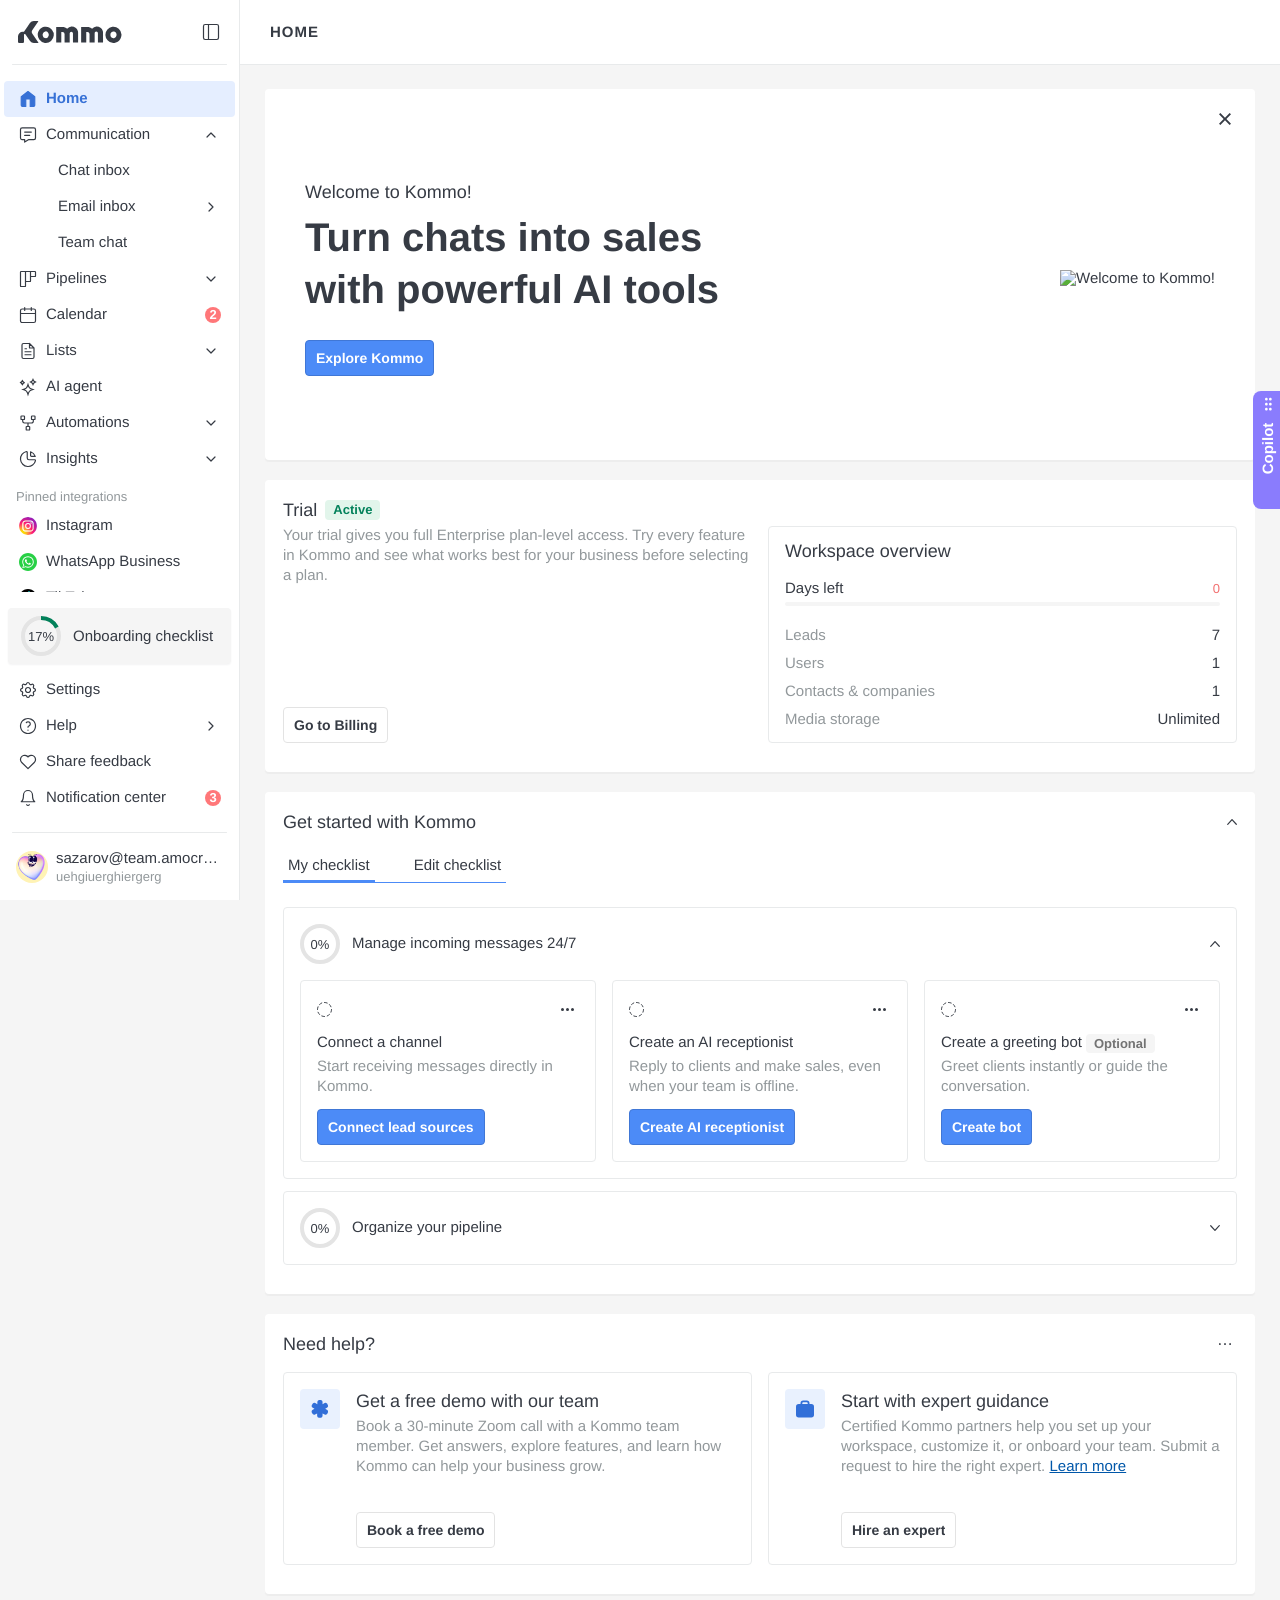
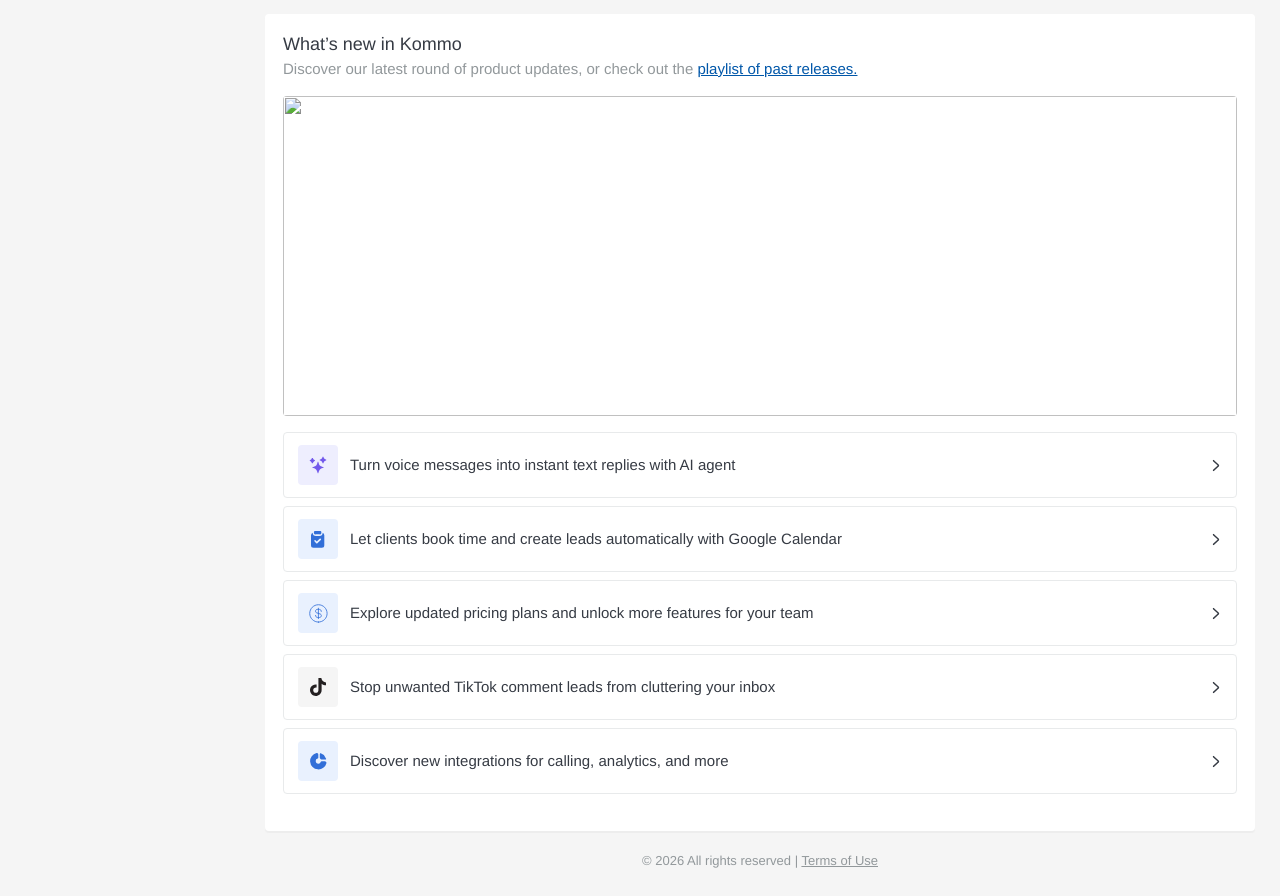
==== index.html @ a0c7470e "vibecode" ====
<!DOCTYPE html>
<!-- saved from url=(0041)https://uehgiuerghiergerg.kommo.com/home/ -->
<html class="en js flexbox flexboxlegacy canvas canvastext webgl geolocation postmessage no-websqldatabase indexeddb hashchange history draganddrop websockets rgba hsla multiplebgs backgroundsize borderimage borderradius boxshadow textshadow opacity cssanimations csscolumns cssgradients cssreflections csstransforms csstransforms3d csstransitions fontface generatedcontent video audio localstorage sessionstorage webworkers no-applicationcache svg inlinesvg smil svgclippaths macos desktop landscape chrome mac devicePixelRatio-2 no-touch scrollbar-width-0 h-widgets-maximized"><!--<![endif]--><head><meta http-equiv="Content-Type" content="text/html; charset=UTF-8">
    <meta name="theme-color" content="#f5f5f5">
        <meta name="apple-mobile-web-app-capable" content="yes">
        <meta name="apple-mobile-web-app-status-bar-style" content="black">
        <meta name="apple-mobile-web-app-title" content="amoCRM">
        <link href="https://uehgiuerghiergerg.kommo.com/frontend/images/interface/meta/Kommo-76@2x.png" sizes="152x152" rel="apple-touch-icon">
        <link href="https://uehgiuerghiergerg.kommo.com/frontend/images/interface/meta/Kommo-72@2x.png" sizes="144x144" rel="apple-touch-icon">
        <link href="https://uehgiuerghiergerg.kommo.com/frontend/images/interface/meta/Kommo-60@2x.png" sizes="120x120" rel="apple-touch-icon">
        <link href="https://uehgiuerghiergerg.kommo.com/frontend/images/interface/meta/Kommo-76.png" sizes="76x76" rel="apple-touch-icon">
        <link href="https://uehgiuerghiergerg.kommo.com/frontend/images/interface/meta/Kommo-72.png" sizes="72x72" rel="apple-touch-icon">
        <link href="https://uehgiuerghiergerg.kommo.com/frontend/images/interface/meta/Kommo-60.png" sizes="60x60" rel="apple-touch-icon">
    <link rel="shortcut icon" type="image/png" href="https://uehgiuerghiergerg.kommo.com/frontend/images/favicon-kommo.ico">

    <meta name="format-detection" content="telephone=no">
    <meta name="viewport" content="width=device-width, initial-scale=1.0, maximum-scale=1.0, user-scalable=no">
    <iframe src="./Kommo_ Home, uehgiuerghiergerg_files/person.html" style="display:none!important" data-gtm-yt-inspected-13406855_178="true" data-gtm-yt-inspected-58="true" data-gtm-yt-inspected-13406855_48="true"></iframe><script type="text/disabled" async="" src="./Kommo_ Home, uehgiuerghiergerg_files/analytics.js"></script><script type="text/disabled" id="www-widgetapi-script" src="./Kommo_ Home, uehgiuerghiergerg_files/www-widgetapi.js" async=""></script><script type="text/disabled" async="" src="./Kommo_ Home, uehgiuerghiergerg_files/0.8.59"></script><script type="text/disabled" async="" src="./Kommo_ Home, uehgiuerghiergerg_files/identify_5cff1caf.js"></script><script type="text/disabled" async="" src="./Kommo_ Home, uehgiuerghiergerg_files/main.MWE0ZWQ3ZWQwMQ.js" data-id="CNEUHBJC77U2VU4MQ0OG"></script><script type="text/disabled" async="" src="./Kommo_ Home, uehgiuerghiergerg_files/main.MWE0ZWQ3ZWQwOQ.js" data-id="C9BVJTBC77U6S6FSASIG"></script><script type="text/disabled" async="" src="./Kommo_ Home, uehgiuerghiergerg_files/247006781"></script><script type="text/disabled" async="" src="./Kommo_ Home, uehgiuerghiergerg_files/destination"></script><script type="text/disabled" src="./Kommo_ Home, uehgiuerghiergerg_files/628312907345603" async=""></script><script type="text/disabled" async="" src="./Kommo_ Home, uehgiuerghiergerg_files/fbevents.js"></script><script type="text/disabled" async="" src="./Kommo_ Home, uehgiuerghiergerg_files/events.js"></script><script type="text/disabled" async="" src="./Kommo_ Home, uehgiuerghiergerg_files/events(1).js"></script><script type="text/disabled" async="" src="./Kommo_ Home, uehgiuerghiergerg_files/fbevents.js"></script><script type="text/disabled" async="" src="./Kommo_ Home, uehgiuerghiergerg_files/bat.js"></script><script type="text/disabled" async="" src="./Kommo_ Home, uehgiuerghiergerg_files/insight.min.js"></script><script type="text/disabled" async="" src="./Kommo_ Home, uehgiuerghiergerg_files/js"></script><script type="text/disabled" async="" src="./Kommo_ Home, uehgiuerghiergerg_files/gtm.js"></script><script>
                (() => {
            const deviceWidth = window.screen.width;
            const isMobileSupported = false;

            if (deviceWidth) {
                const isMobile = deviceWidth <= 640;

                                if (!isMobileSupported && isMobile) {
                                        const viewportMeta = document.querySelector('meta[name="viewport"]');
                    if (viewportMeta) {
                        viewportMeta.setAttribute('content', '');
                    }
                }
            }
        })();
    </script>

    <title>Kommo: Home, uehgiuerghiergerg</title>

    <script>
        try {
            if (
                0 ||
                (
                    0 &&
                    window.matchMedia('(prefers-color-scheme: dark)').matches
                )
            ) {
                document.documentElement.setAttribute('data-color-scheme', 'dark')
                document.documentElement.setAttribute('data-crm-ui-kit-theme', 'alternative')
                document.querySelector('meta[name="theme-color"]').setAttribute('content', '#0f2231')
            }
        } catch (_) {}
    </script>

    <script>
    (function (window, document) {
        'use strict';

        var whichTransAnimEvent = function (trans_anim) {
            var t,
                el = document.createElement('fakeelement'),
                events = {
                    transition: {
                        transition: 'transitionend',
                        OTransition: 'oTransitionEnd',
                        MozTransition: 'transitionend',
                        msTransitionEnd: 'msTransitionEnd',
                        WebkitTransition: 'webkitTransitionEnd',
                    },
                    animation: {
                        animation: 'animationend',
                        OAnimation: 'oAnimationEnd',
                        MozAnimation: 'animationend',
                        MSAnimationEnd: 'MSAnimationEnd',
                        WebkitAnimation: 'webkitAnimationEnd',
                    },
                };

            for (t in events[trans_anim]) {
                if (typeof el.style[t] !== 'undefined') {
                    return events[trans_anim][t];
                }
            }
        },
            startup_modules = [],
            constants = {};

        window.AMOCRM || (window.AMOCRM = {});
        window.APP = window.AMOCRM;
        // eslint-disable-next-line no-unused-expressions, no-empty-function
        window.console || (window.console = {
            log: function () { }
        });

        APP.is_phone = false;
        APP.is_touch_device = !!('ontouchstart' in window);
        APP.click_event = 'click';
        APP.wheel_event = APP.is_touch_device ? 'swipe' : 'mousewheel';

        APP.transition_event = whichTransAnimEvent('transition');
        APP.animation_event = whichTransAnimEvent('animation');

        APP.input_event =
            'oninput' in document.createElement('INPUT') ? 'input' : 'keyup';
        APP.bg_color = 'var(--palette-background-default)';
        APP.first_load = true;
        APP.element_types = {
            contacts: 1,
            leads: 2,
            companies: 3,
            todo: 4,
            notes: 5,
            tags: 7,
            catalogs: 10,
            catalog_elements: 11,
            customers: 12,
            transactions: 13,
            unsorted: 14,
            contacts_and_companies: 17,
            amoforms: 19,
            mail: 16,
            events: 23,
            talk: 24,
            files: 25,
        };

        APP.getStartupModules = function () {
            return startup_modules;
        };

        APP.addStartupModule = function (module) {
            startup_modules.push(module);

            return true;
        };

        APP.getBaseEntity = function (entity) {
            entity = entity || APP.data.current_entity;

            return entity ? entity.toString().split('-').shift() : '';
        };

        APP.isCard = function () {
            return !!APP.data.is_card;
        };

        APP.getWidgetsArea = function () {
            var entity = APP.data.current_entity || false,
                card = APP.isCard(),
                url_splitted = window.location.pathname.split('/');

            switch (true) {
                //  Для подраздела Сhat Tools раздела чатов подменяем сущность
                //  url_splitted[1] === 'imbox' - то же что и isImboxSection
                case url_splitted[1] === 'imbox' && url_splitted[2] === 'tools':
                    switch (url_splitted[3]) {
                        case 'settings':
                        case 'templates-and-bots':
                            return 'settings-communications';

                        default:
                            return entity;
                    }

                case card && entity === 'leads':
                case card && entity === 'contacts':
                case card && entity === 'companies':
                case card && entity === 'customers':
                    return entity + '_card';

                case entity === 'advanced-settings':
                case entity === 'advanced-stats':
                    return entity + ':' + url_splitted[3];

                case entity === 'widget-page':
                    // eslint-disable-next-line vars-on-top, one-var
                    var path;

                    if (url_splitted[1] === 'widget_page') {
                        path =
                            url_splitted[2] + ':' + url_splitted[3] + ':' + url_splitted[4];
                    } else {
                        path =
                            url_splitted[1] + ':' + url_splitted[3] + ':' + url_splitted[4];
                    }

                    return entity + ':' + path;

                default:
                    return entity;
            }
        };

        APP.getV3WidgetsArea = function () {
            var entity = APP.data.current_entity || false,
                v3_widget_entity = '',
                url_splitted = window.location.pathname.split('/');

            switch (entity) {
                case 'leads-pipeline':
                    v3_widget_entity = 'leads.pipeline';
                    break;
                case 'leads':
                    v3_widget_entity = 'leads.list';
                    break;
                case 'customers-pipeline':
                    v3_widget_entity = 'customers.pipeline';
                    break;
                case 'customers':
                    v3_widget_entity = 'customers.list';
                    break;
                case 'catalogs':
                    v3_widget_entity = 'catalogs.list';
                    break;
                case 'todo':
                    v3_widget_entity = 'todo.calendar';
                    break;
                case 'todo-line':
                    v3_widget_entity = 'todo.list';
                    break;
                case 'widgetsSettings':
                    v3_widget_entity = 'settings.widgets';
                    break;
            }

            if (entity === 'contacts') {
                switch (APP.data.element_type) {
                    case 'companies':
                        v3_widget_entity = 'companies.list';
                        break;
                    case 'contacts':
                    default:
                        v3_widget_entity = 'contacts.list';
                        break;
                }
            }

            if (APP.data.current_card) {
                switch (entity) {
                    case 'leads':
                    case 'contacts':
                    case 'companies':
                    case 'customers':
                        v3_widget_entity = entity + '.card';
                        break;

                    default:
                        break;
                }
            }

            if (APP.data.current_entity === 'stats') {
                switch (url_splitted[2]) {
                    case '':
                        v3_widget_entity = 'stats.winlose';
                        break;
                    case 'consolidated':
                        v3_widget_entity = 'stats.consolidate';
                        break;
                    case 'by_activities':
                        v3_widget_entity = 'stats.activity';
                        break;
                    case 'goals':
                        v3_widget_entity = 'stats.goals';
                        break;
                }
            }

            if (APP.data.current_entity === 'events') {
                v3_widget_entity = 'stats.events';
            }

            if (APP.data.current_entity === 'statsCalls') {
                v3_widget_entity = 'stats.calls';
            }

            if (APP.data.current_entity === 'settings-users') {
                v3_widget_entity = 'settings.users';
            }

            if (APP.data.current_entity === 'settings') {
                v3_widget_entity = 'settings.general';
            }

            if (
                APP.data.current_entity === 'leads-dp' ||
                APP.data.current_entity === 'customers-dp'
            ) {
                v3_widget_entity = 'dp.settings';
            }

            if (APP.data.current_entity === 'advanced-settings') {
                v3_widget_entity = 'widget.advanced_settings';
            }

            if (APP.data.current_entity === 'advanced-stats') {
                v3_widget_entity = 'widget.advanced_stats';
            }

            if (APP.data.current_entity === 'widget-page') {
                v3_widget_entity = 'widget.widget_page';
            }

            return v3_widget_entity;
        };

        APP.setTitle = function (caption) {
            var account = APP.constant('account');

            if (caption) {
                document.title =
                    APP.constant('current_brand') + ': ' + caption + ', ' + account.name;
            }
        };

        function isObject(val) {
            return val && typeof val === 'object' && !Array.isArray(val);
        }

        const deepMerge = (target, source) => {
            for (const key in source) {
                if (Array.isArray(source[key]) && Array.isArray(target[key])) {
                    target[key] = [...target[key], ...source[key]];
                } else if (isObject(source[key]) && isObject(target[key])) {
                    target[key] = deepMerge(target[key], source[key]);
                } else {
                    target[key] = source[key];
                }
            }

            return target;
        };

        APP.constant = function (name, value, options) {
            var i;

            options = options || {};

            if (typeof name === 'object') {
                for (i in name) {
                    this.constant(i, name[i], options);
                }

                return true;
            }

            if (typeof value !== 'undefined') {
                if (typeof value === 'string') {
                    // eslint-disable-next-line no-empty
                    try {
                        value = JSON.parse(value);
                        // eslint-disable-next-line no-empty
                    } catch (e) { }
                }

                if (
                    options.deep &&
                    typeof value === 'object' &&
                    value !== null &&
                    typeof constants[name] === 'object' &&
                    constants[name] !== null
                ) {
                    deepMerge(value, constants[name]);
                }

                constants[name] = value;

                return true;
            }

            return constants[name];
        };

        APP.lang = {};

        APP.addLang = function (lang_obj) {
            this.lang = this.extend(lang_obj, this.lang);
        };

        APP.extend = function(source, dest, options) {
            var i;

            if (!dest || typeof dest !== 'object') {
                dest = {};
            }

            var preserveNullsInObjects = Boolean(options && options.preserveNullsInObjects);

            for (i in source) {
                if (source.hasOwnProperty(i)) {
                    if (typeof source[i] === 'object' && !Array.isArray(source[i])) {
                        dest[i] =
                            (dest[i] == null && !preserveNullsInObjects) || typeof dest[i] !== 'object' ? {} : dest[i];

                        APP.extend(source[i], dest[i]);
                    } else {
                        dest[i] = source[i]; // primitive value can be copied over
                    }
                }
            }

            return dest;
        };

        APP.refreshNotifications = function (notifications_array) {
            this.notifications.set_list(notifications_array);
        };

        APP.data = {
            current_entity: APP.constant('current_entity'),
        };

        let _wasPageInactive = document.hidden;
        let errors = [];

        let handleVisibilityChange = null;
        let pageVisibilityIntervalId = 0;
        let stopTrackingPageVisibilityRequestedAt = null;
        let delayForStoppingTrackingPageVisibility = null;

        if ('onvisibilitychange' in document) {
            handleVisibilityChange = () => {
                if (document.hidden) {
                    _wasPageInactive = document.hidden
                }
            };

            document.addEventListener("visibilitychange", handleVisibilityChange);
        } else {
            if (!_wasPageInactive) {
                pageVisibilityIntervalId = setInterval(() => {
                    _wasPageInactive = _wasPageInactive || document.hidden;

                    if (
                        _wasPageInactive ||
                        (delayForStoppingTrackingPageVisibility &&
                            performance.now() - stopTrackingPageVisibilityRequestedAt >
                            delayForStoppingTrackingPageVisibility)
                    ) {
                        clearInterval(pageVisibilityIntervalId);
                    }
                }, 10);
                            }
        }

        APP.constant('metrics', {});

        APP.metrics = {
            set(options) {
                const {
                    type,
                    name,
                    value
                } = options;

                const prevMetrics = APP.constant('metrics')[type];

                if (prevMetrics && prevMetrics[name]) {
                    return false;
                }

                const newMetrics = {
                    ...prevMetrics,
                    [name]: value
                };

                APP.constant('metrics')[type] = newMetrics

                return newMetrics
            },

            getTimeFromStart() {
                return performance.now();
            },

            get(type) {
                return APP.constant('metrics')[type];
            },

            remove(type) {
                return delete APP.constant('metrics')[type];
            },

            get wasPageInactiveDuringPageLoad() {
                return _wasPageInactive;
            },

            stopTrackingPageVisibility(delay) {
                if (handleVisibilityChange) {
                    document.removeEventListener('visibilitychange', handleVisibilityChange);

                    return;
                }

                if (delay) {
                    delayForStoppingTrackingPageVisibility = delay;
                    stopTrackingPageVisibilityRequestedAt = performance.now();

                    return;
                }

                clearInterval(pageVisibilityIntervalId);
            },

            get errors() {
                return errors;
            },

            logError(error) {
                errors.push(error);
            }
        }

        APP.constant('metricTracker', {});
        let customTimes = {};
        let pageType = ''

        APP.metricTracker = {
            set(options) {
                const {
                    type,
                    name,
                    value,
                    group,
                } = options;

                const metricsRoot = APP.constant('metricTracker');

                if (!metricsRoot[type]) {
                    metricsRoot[type] = {};
                }

                if (!metricsRoot[type][group]) {
                    metricsRoot[type][group] = {};
                }

                if (value !== null && typeof value === 'object') {
                    metricsRoot[type][group] = value;

                    return metricsRoot[type];
                }

                const groupMetrics = metricsRoot[type][group];

                if (groupMetrics[name]) {
                    return false;
                }

                groupMetrics[name] = value;

                return metricsRoot[type];
            },

            getTimeFromStart() {
                return performance.now();
            },

            setCustomTime(type = pageType) {
                customTimes[type] = performance.now();
            },

            updateType(type) {
                _wasPageInactive = false;

                pageType = type;
            },

            getTimeSinceCustomTime(type = pageType) {
                const start = customTimes[type];

                if (!start) {
                    console.warn(`Custom time for "${type}" was not set.`);
                    return null;
                }

                return performance.now() - start;
            },

            getCurrentTime(isNavigation, type = pageType) {
                if (isNavigation) {
                    return this.getTimeSinceCustomTime(type);
                }

                return this.getTimeFromStart();
            },

            get(type) {
                return APP.constant('metricTracker')[type];
            },

            remove(type) {
                customTimes = {};
                return delete APP.constant('metricTracker')[type];
            },

            get wasPageInactiveDuringPageLoad() {
                return _wasPageInactive;
            },

            stopTrackingPageVisibility(delay) {
                if (handleVisibilityChange) {
                    document.removeEventListener('visibilitychange', handleVisibilityChange);

                    return;
                }

                if (delay) {
                    delayForStoppingTrackingPageVisibility = delay;
                    stopTrackingPageVisibilityRequestedAt = performance.now();

                    return;
                }

                clearInterval(pageVisibilityIntervalId);
            },

            get errors() {
                return errors;
            },

            logError(error) {
                errors.push(error);
            }
        }

        let requests = {};

        APP.FREM = {
            add(key, request) {
                if (requests) {
                    requests[key] = request;
                }
            },
            get(key) {
                if (requests) {
                    const value = requests[key];

                    delete requests[key];

                    return value;
                }
            },
            destroy() {
                requests = null;
                APP.FREM = null;
            },
        };
    })(this, document);
</script>

            <script>
                        const handleConstantLoad = function(scriptEl) {
                const timingEntry = performance.getEntriesByName(scriptEl.src)[0];

                let constantEntries = APP.constant('constant_entries');

                if (!constantEntries) {
                    constantEntries = [];

                    APP.constant('constant_entries', constantEntries);
                }

                if (timingEntry) {
                    constantEntries.push(timingEntry);
                }
            };
        </script>

                                    <link rel="preload" href="./Kommo_ Home, uehgiuerghiergerg_files/account" as="script">
                        <script type="text/disabled" defer="" src="./Kommo_ Home, uehgiuerghiergerg_files/account" fetchpriority="high" onload="handleConstantLoad(this)"></script>
                                    <link rel="preload" href="./Kommo_ Home, uehgiuerghiergerg_files/custom-fields-and-types" as="script">
                        <script type="text/disabled" defer="" src="./Kommo_ Home, uehgiuerghiergerg_files/custom-fields-and-types" fetchpriority="high" onload="handleConstantLoad(this)"></script>
                                    <link rel="preload" href="./Kommo_ Home, uehgiuerghiergerg_files/ephemeral" as="script">
                        <script type="text/disabled" defer="" src="./Kommo_ Home, uehgiuerghiergerg_files/ephemeral" fetchpriority="high" onload="handleConstantLoad(this)"></script>
                                    <link rel="preload" href="./Kommo_ Home, uehgiuerghiergerg_files/platform" as="script">
                        <script type="text/disabled" defer="" src="./Kommo_ Home, uehgiuerghiergerg_files/platform" fetchpriority="high" onload="handleConstantLoad(this)"></script>
                                    <link rel="preload" href="./Kommo_ Home, uehgiuerghiergerg_files/rights" as="script">
                        <script type="text/disabled" defer="" src="./Kommo_ Home, uehgiuerghiergerg_files/rights" fetchpriority="high" onload="handleConstantLoad(this)"></script>
                                    <link rel="preload" href="./Kommo_ Home, uehgiuerghiergerg_files/user" as="script">
                        <script type="text/disabled" defer="" src="./Kommo_ Home, uehgiuerghiergerg_files/user" fetchpriority="high" onload="handleConstantLoad(this)"></script>
        
        
            
    <link rel="preload" href="./Kommo_ Home, uehgiuerghiergerg_files/system.b38846b3c6.js" as="script">
    <script type="text/disabled" defer="" src="./Kommo_ Home, uehgiuerghiergerg_files/system.b38846b3c6.js"></script>

    <link rel="preload" href="./Kommo_ Home, uehgiuerghiergerg_files/67501.34432310d012ac9b.css" as="style">
<link rel="stylesheet" href="./Kommo_ Home, uehgiuerghiergerg_files/67501.34432310d012ac9b.css">
<link rel="preload" href="./Kommo_ Home, uehgiuerghiergerg_files/31089.94ae6978c09878f7.css" as="style">
<link rel="stylesheet" href="./Kommo_ Home, uehgiuerghiergerg_files/31089.94ae6978c09878f7.css">
<link rel="preload" href="./Kommo_ Home, uehgiuerghiergerg_files/runtime.90a011853e956a58.js" as="script">
<script type="text/disabled" defer="" src="./Kommo_ Home, uehgiuerghiergerg_files/runtime.90a011853e956a58.js"></script>
<link rel="preload" href="./Kommo_ Home, uehgiuerghiergerg_files/25452.bca4d97a6b32159f.js" as="script">
<script type="text/disabled" defer="" src="./Kommo_ Home, uehgiuerghiergerg_files/25452.bca4d97a6b32159f.js"></script>
<link rel="preload" href="./Kommo_ Home, uehgiuerghiergerg_files/96895.ebba32d2e569e21c.js" as="script">
<script type="text/disabled" defer="" src="./Kommo_ Home, uehgiuerghiergerg_files/96895.ebba32d2e569e21c.js"></script>
<link rel="preload" href="./Kommo_ Home, uehgiuerghiergerg_files/12694.ba71cca843538b19.js" as="script">
<script type="text/disabled" defer="" src="./Kommo_ Home, uehgiuerghiergerg_files/12694.ba71cca843538b19.js"></script>
<link rel="preload" href="./Kommo_ Home, uehgiuerghiergerg_files/85000.f2f065dd09c6823b.js" as="script">
<script type="text/disabled" defer="" src="./Kommo_ Home, uehgiuerghiergerg_files/85000.f2f065dd09c6823b.js"></script>
<link rel="preload" href="./Kommo_ Home, uehgiuerghiergerg_files/app.318315cc92c0a0d7.js" as="script">
<script type="text/disabled" defer="" src="./Kommo_ Home, uehgiuerghiergerg_files/app.318315cc92c0a0d7.js"></script>

    <link rel="stylesheet" href="./Kommo_ Home, uehgiuerghiergerg_files/common.9de0bdf912342a6c.css" media="all" onload="this.media=&#39;all&#39;">

    <link rel="stylesheet" href="./Kommo_ Home, uehgiuerghiergerg_files/settings.09cade34aef9012a.css" as="style"><link rel="stylesheet" href="./Kommo_ Home, uehgiuerghiergerg_files/billing_global.48790018445a0af1.css" as="style"><link rel="stylesheet" href="./Kommo_ Home, uehgiuerghiergerg_files/38023.e56ea3abca8c7bc1.css" as="style"><link rel="stylesheet" href="./Kommo_ Home, uehgiuerghiergerg_files/21785.08fc39517e1d5fc0.css" as="style"><link rel="stylesheet" href="./Kommo_ Home, uehgiuerghiergerg_files/82460.5afcf985d9cbf08c.css" as="style"><link rel="preload" href="https://cfcdn.kommo.com/frontend/build/base_langs-en.f63154bfaf580d38.js" as="script"><link rel="preload" href="https://cfcdn.kommo.com/frontend/build/common.d0f691c50ac7a91e.js" as="script"><link rel="preload" href="https://cfcdn.kommo.com/frontend/build/82912.5e0cb81d22081d23.js" as="script"><link rel="preload" href="https://cfcdn.kommo.com/frontend/build/68356.3e12bb35b5216d89.js" as="script"><link rel="preload" href="./Kommo_ Home, uehgiuerghiergerg_files/39775.decf6a71e412827d.js" as="script"><link rel="preload" href="https://cfcdn.kommo.com/frontend/build/50967.13aa946b21cf0a0f.js" as="script"><link rel="preload" href="./Kommo_ Home, uehgiuerghiergerg_files/80170.a4c9bd3025dd4722.js" as="script"><link rel="preload" href="./Kommo_ Home, uehgiuerghiergerg_files/64956.2ee0d169fb58387b.js" as="script"><link rel="preload" href="https://cfcdn.kommo.com/frontend/build/11418.6c6e3b1eaace3f9e.js" as="script"><link rel="preload" href="./Kommo_ Home, uehgiuerghiergerg_files/4946.da5d6176d47cc044.js" as="script"><link rel="preload" href="https://cfcdn.kommo.com/frontend/build/92492.de9f1fd68bea8aa2.js" as="script"><link rel="preload" href="./Kommo_ Home, uehgiuerghiergerg_files/1369.6739b4c4180c81a1.js" as="script"><link rel="preload" href="https://cfcdn.kommo.com/frontend/build/30873.eab76c4f77e13cae.js" as="script"><link rel="preload" href="./Kommo_ Home, uehgiuerghiergerg_files/41396.7acb6d9ed508a5ea.js" as="script"><link rel="preload" href="https://cfcdn.kommo.com/frontend/build/19670.ecb3f855bffbbff8.js" as="script"><link rel="preload" href="https://cfcdn.kommo.com/frontend/build/7434.5393e2e9fd6834f5.js" as="script"><link rel="preload" href="https://cfcdn.kommo.com/frontend/build/55420.880de6d08290cc3a.js" as="script"><link rel="preload" href="https://cfcdn.kommo.com/frontend/build/16299.bda7d6cf61122e88.js" as="script"><link rel="preload" href="https://cfcdn.kommo.com/frontend/build/82747.b6a1026dc715f75f.js" as="script"><link rel="preload" href="https://cfcdn.kommo.com/frontend/build/7009.70a1859a6b0bad07.js" as="script"><link rel="preload" href="./Kommo_ Home, uehgiuerghiergerg_files/25512.6c9693b8e03ecb79.js" as="script"><link rel="preload" href="https://cfcdn.kommo.com/frontend/build/28301.e053f7612b347dd8.js" as="script"><link rel="preload" href="https://cfcdn.kommo.com/frontend/build/60347.744e775443b64d62.js" as="script"><link rel="preload" href="https://cfcdn.kommo.com/frontend/build/87530.1b80958ff5a427fb.js" as="script"><link rel="preload" href="https://cfcdn.kommo.com/frontend/build/50706.7da4c819f70c7b11.js" as="script"><link rel="preload" href="https://cfcdn.kommo.com/frontend/build/54119.3b3053cb27b593dd.js" as="script"><link rel="preload" href="https://cfcdn.kommo.com/frontend/build/98689.c85453adea6757fe.js" as="script"><link rel="preload" href="./Kommo_ Home, uehgiuerghiergerg_files/57713.3d5c85b77abd3cb4.js" as="script"><link rel="preload" href="https://cfcdn.kommo.com/frontend/build/12012.ef7ef3ae550585cb.js" as="script"><link rel="preload" href="https://cfcdn.kommo.com/frontend/build/49520.0eae21a4cd20c4dc.js" as="script"><link rel="preload" href="https://cfcdn.kommo.com/frontend/build/68219.7d7ec944d7c6a727.js" as="script"><link rel="preload" href="https://cfcdn.kommo.com/frontend/build/29225.5426add1ee8c7dbd.js" as="script"><link rel="preload" href="https://cfcdn.kommo.com/frontend/build/21952.f47cbb26e4b89f9d.js" as="script"><link rel="preload" href="https://cfcdn.kommo.com/frontend/build/38578.c8caf236206dcc38.js" as="script"><link rel="preload" href="https://cfcdn.kommo.com/frontend/build/95629.ba117685d05770dd.js" as="script"><link rel="preload" href="https://cfcdn.kommo.com/frontend/build/88021.d590c586f2f95afe.js" as="script"><link rel="preload" href="https://cfcdn.kommo.com/frontend/build/23324.f6d3d4c25c75a528.js" as="script"><link rel="preload" href="https://cfcdn.kommo.com/frontend/build/89827.d50b40185e18817e.js" as="script"><link rel="preload" href="https://cfcdn.kommo.com/frontend/build/22306.e73bcfe1fbada590.js" as="script"><link rel="preload" href="https://cfcdn.kommo.com/frontend/build/91540.f562b5d02a5ac7c4.js" as="script"><link rel="preload" href="https://cfcdn.kommo.com/frontend/build/88143.91863ec823aa43fd.js" as="script"><link rel="preload" href="https://cfcdn.kommo.com/frontend/build/24430.1020f16993e988d9.js" as="script"><link rel="preload" href="https://cfcdn.kommo.com/frontend/build/5002.a8b912ccc4df2888.js" as="script"><link rel="preload" href="https://cfcdn.kommo.com/frontend/build/99999.df542711dcb3acf5.js" as="script"><link rel="preload" href="https://cfcdn.kommo.com/frontend/build/49879.8a8412ece387655a.js" as="script"><link rel="preload" href="https://cfcdn.kommo.com/frontend/build/69834.558e2ef0d95374c4.js" as="script"><link rel="preload" href="https://cfcdn.kommo.com/frontend/build/62545.d1efc9fce65a8779.js" as="script"><link rel="preload" href="https://cfcdn.kommo.com/frontend/build/21920.22fbd3bd0b4e4055.js" as="script"><link rel="preload" href="https://cfcdn.kommo.com/frontend/build/19260.3190c0a3da715dfe.js" as="script"><link rel="preload" href="https://cfcdn.kommo.com/frontend/build/52357.c5f74a54562e2652.js" as="script"><link rel="preload" href="https://cfcdn.kommo.com/frontend/build/82301.dd0576a777693e27.js" as="script"><link rel="preload" href="https://cfcdn.kommo.com/frontend/build/42450.2033186d97335ce7.js" as="script"><link rel="preload" href="https://cfcdn.kommo.com/frontend/build/21785.62bad3e25ff48532.js" as="script"><link rel="preload" href="./Kommo_ Home, uehgiuerghiergerg_files/30713.e9d4d93338ee4b1e.js" as="script"><link rel="preload" href="https://cfcdn.kommo.com/frontend/build/87139.ca1a0a39991e68fd.js" as="script"><link rel="preload" href="https://cfcdn.kommo.com/frontend/build/65656.3312785b27734495.js" as="script"><link rel="preload" href="https://cfcdn.kommo.com/frontend/build/65284.f927dd79aa4f70dc.js" as="script"><link rel="preload" href="https://cfcdn.kommo.com/frontend/build/87196.1d6b917d1daf93e0.js" as="script"><link rel="preload" href="https://cfcdn.kommo.com/frontend/build/81073.a068f0b510604457.js" as="script"><link rel="preload" href="https://cfcdn.kommo.com/frontend/build/82460.0e8589472b5ae29a.js" as="script"><link rel="preload" href="https://cfcdn.kommo.com/frontend/build/52039.09eb782c38403e32.js" as="script"><link rel="preload" href="https://cfcdn.kommo.com/frontend/build/45934.6b1f36e2c8b06772.js" as="script"><link rel="preload" href="https://cfcdn.kommo.com/frontend/build/81443.4817f16ef32a8b64.js" as="script"><link rel="preload" href="https://cfcdn.kommo.com/frontend/build/67718.3b668aad7002c578.js" as="script"><link rel="preload" href="https://cfcdn.kommo.com/frontend/build/38348.e485e2828c0aa0fa.js" as="script"><link rel="preload" href="https://cfcdn.kommo.com/frontend/build/64322.acd1951a422c21e9.js" as="script"><link rel="preload" href="https://cfcdn.kommo.com/frontend/build/68677.ac19e6d193b36bf2.js" as="script"><link rel="preload" href="https://cfcdn.kommo.com/frontend/build/37619.5c40642973980476.js" as="script"><link rel="preload" href="https://cfcdn.kommo.com/frontend/build/90299.d79e561f74dff3c0.js" as="script"><link rel="preload" href="https://cfcdn.kommo.com/frontend/build/44465.9b02fee0cee05a02.js" as="script"><link rel="preload" href="https://cfcdn.kommo.com/frontend/build/74844.24e178b98204edf9.js" as="script"><link rel="preload" href="https://cfcdn.kommo.com/frontend/build/20872.be42787da3503439.js" as="script"><link rel="preload" href="https://cfcdn.kommo.com/frontend/build/49068.263f1a858c2a703f.js" as="script"><link rel="preload" href="https://cfcdn.kommo.com/frontend/build/78082.2504e4d2aee83eeb.js" as="script"><link rel="preload" href="https://cfcdn.kommo.com/frontend/build/36563.ddd9aa8476203acf.js" as="script"><link rel="preload" href="https://cfcdn.kommo.com/frontend/build/59415.aa503bf44356c24b.js" as="script"><link rel="preload" href="https://cfcdn.kommo.com/frontend/build/14105.f331ed8dc9d013ae.js" as="script"><link rel="preload" href="https://cfcdn.kommo.com/frontend/build/9691.778e6b7e84baa28b.js" as="script"><link rel="preload" href="./Kommo_ Home, uehgiuerghiergerg_files/59845.7f1b1f6a41cef741.js" as="script"><script type="text/disabled" src="./Kommo_ Home, uehgiuerghiergerg_files/59845.7f1b1f6a41cef741.js" defer=""></script><link rel="preload" href="https://cfcdn.kommo.com/frontend/build/76337.2dd8a463b52f15f7.js" as="script">
    <script>
        APP.constant('show_welcome_back',0);APP.constant('show_welcome_form',0);APP.constant('widgets_off',0);APP.constant('safe_mode',0);APP.constant('widgets_cache_version',{"companies_card":"cde493ac5860efe235b95808af7d1f1ef7bcd2e8","contacts_card":"834c8c331804f7137df456c26b415a3fddde9843","leads_card":"6278ec530ed4cb2e67e4e4c9dca1ccc9f1dc24ef","customers_card":"cdd2ce1485b8dc33572dc6fa9bb9476cd0f45d44","contacts":"03954bb845c59f072fe087a2ba45f6791f186902","leads":"aa51c37c29a8308871eee180dba57e126ca130c4","customers":"a4343ba0a4eed281e2f2425c406d67a3632ea17c","dashboard":"d7f6318ed43f3d9314ccea1ec9d00b33d89f72cd","todo":"134ac5bcd4b6faf4d90eb274242eefa96ca2316b","todo-line":"ec096a522d923e99dc988fa6277a7cfb8c8ea83a","todo-calendar":"49dde388dd69c56318ba6b78894da5efc8537171","widgetsSettings":"0a4be04e2f5d59872fd476669af84e6ccb79df8a","info":"3192df41a48802a271fa6ea27166d8426c96afa2","card_sdk":"d81431e126edbf89182ba56ca6c67019ce9c3244","leads-dp":"b66683361aa47d9e7682f48679ad937c62e4465f","customers-dp":"7bf0d61de5259694d6644f60ed78b90654b4d9f2","lead_sources":"20afecdc638299e7d45c2a342340f2024b07ff52","advanced-settings":"9e6043bf85f774947dd13a0636dfcea0bd16de36","catalogs":"ef990fcd21e17e30bde03dc6630b08ef2b727a4e","salesbot_designer":"49d965678d00ae4806d4e276a02024aa7aa8d0ca","widget-page":"2ed26774c5cd726cdc118e4d466f0b866cc4bac9","crm_template":"05ecf4a98c984d63e493cffe6c1083aa0d230b09","catalog_card":"81e592736d94eff9b444b761b96c038979b64781","amoforms":"318e54af6bde5c2561b322c1001c8c5fa4eb08d2","crm_plugin":"632b73d9f53c7eedfe8f25e42ccdd3a103bc0073","advanced-stats":"47398f72a19c6f340aea9a815fb106c347a98140","ai_agent":"f0a15b7d9c01fc6f9abaec91e16a4f4375309111"},{deep:!0});APP.constant('displayed_count_by_area',{"widgetsSettings":3,"salesbot_designer":1},{deep:!0});    </script>

            <script>
            var amo_social_button = {
                    visitor_id: 11410735,
                    id: 43,
                    hash: "180d801fc99e113cf4812e027736941215e91e49dbf2d2034eb4fe7b91a05c90"
                },
                crm_plugin = amo_social_button,
                onPageLoadInsertPixel = function() {
                    var pixel_script = document.createElement('script');

                    pixel_script.type = 'text/javascript';
                    pixel_script.id = 'amo_pixel_identifier_js';
                    pixel_script.async = 'async';
                    pixel_script.src = 'https://gso.amocrm.com/pixel/js/pixel_indentifier.js';

                    if (document.head) {
                        document.head.appendChild(pixel_script);
                    }

                    document.removeEventListener('page:fully:loaded', onPageLoadInsertPixel);
                };

            document.addEventListener('page:fully:loaded', onPageLoadInsertPixel)
        </script>
    <link rel="stylesheet" type="text/css" href="./Kommo_ Home, uehgiuerghiergerg_files/37555.8c8b4ef0df8f1a2a.css"><link rel="stylesheet" type="text/css" href="./Kommo_ Home, uehgiuerghiergerg_files/4588.3390bbf0b99c9377.css"><link rel="stylesheet" type="text/css" href="./Kommo_ Home, uehgiuerghiergerg_files/81343.8641eb5288da18d5.css"><link rel="stylesheet" type="text/css" href="./Kommo_ Home, uehgiuerghiergerg_files/10357.dcf1449eaa5ac63c.css"><script src="./Kommo_ Home, uehgiuerghiergerg_files/index.js" id="engagement-sdk-bundle" type="text/disabled"></script><script type="text/disabled" id="amo_pixel_identifier_js" async="" src="./Kommo_ Home, uehgiuerghiergerg_files/pixel_indentifier.js"></script><link rel="stylesheet" type="text/css" href="./Kommo_ Home, uehgiuerghiergerg_files/36027.5cb95203ade5b3ed.css"><style>.crm-ui-kit-theme-daR_p {
  --crm-ui-kit-button-z-index: 1;
  --crm-ui-kit-button-height: 40px;
  --crm-ui-kit-button-elements-spacing: 4px;
  --crm-ui-kit-button-font-size: 14px;
  --crm-ui-kit-button-line-height: 14px;
  --crm-ui-kit-button-font-weight: bold;
  --crm-ui-kit-button-sibling-element-spacing: 7px;
  --crm-ui-kit-button-disabled-opacity: var(--crm-ui-kit-disabled-opacity);
  --crm-ui-kit-button-padding: 10px;
  --crm-ui-kit-button-border-width: 0;
  --crm-ui-kit-button-border-style: solid;
  --crm-ui-kit-button-border-radius: var(--crm-ui-kit-border-radius-default);
  --crm-ui-kit-button-hover-border-width: 0;
  --crm-ui-kit-button-hover-border-style: solid;
  --crm-ui-kit-button-hover-border-radius: 4px;
  --crm-ui-kit-button-success-color: var(--crm-ui-kit-color-white);
  --crm-ui-kit-button-success-background-color: var(--crm-ui-ki-color-mustard-yellow);
  --crm-ui-kit-button-success-hover-background-color: var(--crm-ui-kit-color-amber);
  --crm-ui-kit-button-success-border-color: var(--crm-ui-kit-color-goldenrod);
  --crm-ui-kit-button-spinner-border-color: var(--crm-ui-kit-palette-text-secondary-light);
  --crm-ui-kit-button-spinner-disabled-border-color: var(--crm-ui-kit-button-spinner-border-color);
  --crm-ui-kit-button-spinner-border-width: 2px;
  --crm-ui-kit-button-spinner-circle-size: 16px;
  --crm-ui-kit-button-spinner-border-style: solid;
  --crm-ui-kit-button-focus-visible-outline-color: var(--crm-ui-kit-palette-focus-visible-color);
  --crm-ui-kit-button-focus-visible-outline-width: var(--crm-ui-kit-palette-focus-visible-outline-width);
  --crm-ui-kit-button-focus-visible-outline-style: var(--crm-ui-kit-palette-focus-visible-outline-style);
  --crm-ui-kit-button-focus-visible-outline-offset: var(--crm-ui-kit-palette-focus-visible-outline-offset);
  --crm-ui-kit-button-focus-visible-border-radius: var(--crm-ui-kit-palette-focus-visible-border-radius);
  --crm-ui-kit-button-color: var(--color-text-primary);
  --crm-ui-kit-button-border-color: transparent;
  --crm-ui-kit-button-background-color: inherit;
  --crm-ui-kit-button-disabled-color: var(--crm-ui-kit-palette-text-secondary-light);
  --crm-ui-kit-button-disabled-background-color: inherit;
  --crm-ui-kit-button-disabled-border-color: transparent;
  --crm-ui-kit-button-hover-background-color: var(--palette-background-secondary-800);
  --crm-ui-kit-button-hover-border-color: transparent;
  --crm-ui-kit-button-hover-color: var(--color-text-primary);
}</style><style>.crm-ui-kit-theme-tU5x8 {
  --crm-ui-kit-text-size-s-font-size: 11px;
  --crm-ui-kit-text-size-s-line-height: 15px;
  --crm-ui-kit-text-size-m-font-size: 13px;
  --crm-ui-kit-text-size-m-line-height: 15px;
  --crm-ui-kit-text-size-ms-font-size: 13px;
  --crm-ui-kit-text-size-ms-line-height: 15px;
  --crm-ui-kit-text-size-l-font-size: 15px;
  --crm-ui-kit-text-size-l-line-height: 20px;
  --crm-ui-kit-text-size-xl-font-size: 18px;
  --crm-ui-kit-text-size-xl-line-height: 24px;
  --crm-ui-kit-text-color: var(--crm-ui-kit-palette-text-secondary-light);
  --crm-ui-kit-text-font: PT Sans;
}</style><style>.crm-ui-kit-theme-IYh-y {
  --crm-ui-kit-text-size-s-font-size: 11px;
  --crm-ui-kit-text-size-s-line-height: 15px;
  --crm-ui-kit-text-size-m-font-size: 13px;
  --crm-ui-kit-text-size-m-line-height: 15px;
  --crm-ui-kit-text-size-ms-font-size: 13px;
  --crm-ui-kit-text-size-ms-line-height: 15px;
  --crm-ui-kit-text-size-l-font-size: 15px;
  --crm-ui-kit-text-size-l-line-height: 20px;
  --crm-ui-kit-text-size-xl-font-size: 18px;
  --crm-ui-kit-text-size-xl-line-height: 24px;
  --crm-ui-kit-text-color: inherit;
  --crm-ui-kit-text-font: PT Sans;
}</style><style>.crm-ui-kit-theme-T8VoN {
  --crm-ui-kit-text-size-s-font-size: 11px;
  --crm-ui-kit-text-size-s-line-height: 15px;
  --crm-ui-kit-text-size-m-font-size: 13px;
  --crm-ui-kit-text-size-m-line-height: 15px;
  --crm-ui-kit-text-size-ms-font-size: 13px;
  --crm-ui-kit-text-size-ms-line-height: 15px;
  --crm-ui-kit-text-size-l-font-size: 15px;
  --crm-ui-kit-text-size-l-line-height: 20px;
  --crm-ui-kit-text-size-xl-font-size: 18px;
  --crm-ui-kit-text-size-xl-line-height: 24px;
  --crm-ui-kit-text-color: var(--palette-navigation-bar-active-item-color);
  --crm-ui-kit-text-font: PT Sans;
}
  /* Tooltip */
  #kommo-tooltip {
    position: fixed;
    display: none;
    background: #fff;
    border: 1px solid #c4c4c4;
    border-radius: 3px;
    padding: 9px;
    box-shadow: 0 2px 6px rgba(0,0,0,0.10);
    font-family: 'PT Sans', sans-serif;
    font-size: 13px;
    font-weight: 400;
    line-height: 15px;
    color: #91989a;
    white-space: nowrap;
    z-index: 10000;
    pointer-events: none;
  }
  #kommo-tooltip::before {
    content: '';
    position: absolute;
    left: -6px;
    top: 50%;
    transform: translateY(-50%);
    border: 6px solid transparent;
    border-right-color: #c4c4c4;
    border-left-width: 0;
  }
  #kommo-tooltip::after {
    content: '';
    position: absolute;
    left: -4px;
    top: 50%;
    transform: translateY(-50%);
    border: 5px solid transparent;
    border-right-color: #fff;
    border-left-width: 0;
  }
</style><link rel="stylesheet" type="text/css" href="./Kommo_ Home, uehgiuerghiergerg_files/inbox.8640c6c35c169862.css"><link rel="stylesheet" type="text/css" href="./Kommo_ Home, uehgiuerghiergerg_files/8120.35590dabe0a76f99.css"><script type="text/disabled" async="" src="./Kommo_ Home, uehgiuerghiergerg_files/analytics(1).js" data-key="yjyJqKFq3z3vovizCrKwpg"></script><script type="text/disabled" src="./Kommo_ Home, uehgiuerghiergerg_files/bundle.js"></script><link rel="stylesheet" type="text/css" href="./Kommo_ Home, uehgiuerghiergerg_files/17186.aa7918c0bc819926.css"><link rel="stylesheet" type="text/css" href="./Kommo_ Home, uehgiuerghiergerg_files/40386.92e1b66ffce8e632.css"><link rel="stylesheet" type="text/css" href="./Kommo_ Home, uehgiuerghiergerg_files/49670.2a0ebaf297b5fbe5.css"><script src="./Kommo_ Home, uehgiuerghiergerg_files/247006781.js" type="text/disabled" async="" data-ueto="ueto_44a305731b"></script><style>.ub-emb-iframe-wrapper{display:none;position:relative;vertical-align:middle}.ub-emb-iframe-wrapper.ub-emb-visible{display:inline-block}.ub-emb-iframe-wrapper .ub-emb-close{background-color:hsla(0,0%,100%,.6);border:0;border-radius:50%;color:#525151;cursor:pointer;font-family:Arial,sans-serif;font-size:20px;font-weight:400;height:20px;line-height:1;outline:none;padding:0;position:absolute;right:10px;text-align:center;top:10px;transition:transform .2s ease-in-out,background-color .2s ease-in-out;width:20px;z-index:1}.ub-emb-iframe-wrapper.ub-emb-mobile .ub-emb-close{transition:none}.ub-emb-iframe-wrapper .ub-emb-close:before{content:"";height:40px;position:absolute;right:-10px;top:-10px;width:40px}.ub-emb-iframe-wrapper .ub-emb-close:hover{background-color:#fff;-ms-transform:scale(1.2);transform:scale(1.2)}.ub-emb-iframe-wrapper .ub-emb-close:active,.ub-emb-iframe-wrapper .ub-emb-close:focus{background:hsla(0,0%,100%,.35);color:#444;outline:none}.ub-emb-iframe-wrapper .ub-emb-iframe{border:0;max-height:100%;max-width:100%}.ub-emb-overlay .ub-emb-iframe-wrapper .ub-emb-iframe{box-shadow:0 0 12px rgba(0,0,0,.3),0 1px 5px rgba(0,0,0,.2)}.ub-emb-overlay .ub-emb-iframe-wrapper.ub-emb-mobile{max-width:100vw}
/*# sourceMappingURL=[data-uri] */</style><style>.ub-emb-overlay{transition:visibility .3s step-end;visibility:hidden}.ub-emb-overlay.ub-emb-visible{transition:none;visibility:visible}.ub-emb-overlay .ub-emb-backdrop,.ub-emb-overlay .ub-emb-scroll-wrapper{opacity:0;position:fixed;transition:opacity .3s ease,z-index .3s step-end;z-index:-1}.ub-emb-overlay .ub-emb-backdrop{background:rgba(0,0,0,.6);bottom:-1000px;left:-1000px;right:-1000px;top:-1000px}.ub-emb-overlay .ub-emb-scroll-wrapper{-webkit-overflow-scrolling:touch;bottom:0;box-sizing:border-box;left:0;overflow:auto;padding:30px;right:0;text-align:center;top:0;white-space:nowrap;width:100%}.ub-emb-overlay .ub-emb-scroll-wrapper:before{content:"";display:inline-block;height:100%;vertical-align:middle}.ub-emb-overlay.ub-emb-mobile .ub-emb-scroll-wrapper{padding:30px 0}.ub-emb-overlay.ub-emb-visible .ub-emb-backdrop,.ub-emb-overlay.ub-emb-visible .ub-emb-scroll-wrapper{opacity:1;transition:opacity .4s ease;z-index:2147483647}
/*# sourceMappingURL=[data-uri] */</style><style>.ub-emb-bar{transition:visibility .2s step-end;visibility:hidden}.ub-emb-bar.ub-emb-visible{transition:none;visibility:visible}.ub-emb-bar .ub-emb-bar-frame{left:0;position:fixed;right:0;text-align:center;transition:bottom .2s ease-in-out,top .2s ease-in-out,z-index .2s step-end;z-index:-1}.ub-emb-bar.ub-emb-ios .ub-emb-bar-frame{right:auto;width:100%}.ub-emb-bar.ub-emb-visible .ub-emb-bar-frame{transition:bottom .3s ease-in-out,top .3s ease-in-out;z-index:2147483646}.ub-emb-bar .ub-emb-close{bottom:0;margin:auto 0;top:0}.ub-emb-bar:not(.ub-emb-mobile) .ub-emb-close{right:20px}
/*# sourceMappingURL=[data-uri] */</style><style>.crm-ui-kit-theme-OUQRE {
  --crm-ui-kit-text-size-s-font-size: 11px;
  --crm-ui-kit-text-size-s-line-height: 15px;
  --crm-ui-kit-text-size-m-font-size: 13px;
  --crm-ui-kit-text-size-m-line-height: 20px;
  --crm-ui-kit-text-size-ms-font-size: 13px;
  --crm-ui-kit-text-size-ms-line-height: 15px;
  --crm-ui-kit-text-size-l-font-size: 15px;
  --crm-ui-kit-text-size-l-line-height: 20px;
  --crm-ui-kit-text-size-xl-font-size: 18px;
  --crm-ui-kit-text-size-xl-line-height: 24px;
  --crm-ui-kit-text-color: var(--crm-ui-kit-palette-text-secondary-light);
  --crm-ui-kit-text-font: PT Sans;
}</style><style>.crm-ui-kit-theme-nz1W2 {
  --crm-ui-kit-text-size-s-font-size: 11px;
  --crm-ui-kit-text-size-s-line-height: 15px;
  --crm-ui-kit-text-size-m-font-size: 13px;
  --crm-ui-kit-text-size-m-line-height: 20px;
  --crm-ui-kit-text-size-ms-font-size: 13px;
  --crm-ui-kit-text-size-ms-line-height: 15px;
  --crm-ui-kit-text-size-l-font-size: 15px;
  --crm-ui-kit-text-size-l-line-height: 20px;
  --crm-ui-kit-text-size-xl-font-size: 18px;
  --crm-ui-kit-text-size-xl-line-height: 24px;
  --crm-ui-kit-text-color: inherit;
  --crm-ui-kit-text-font: PT Sans;
}</style><style>.crm-ui-kit-theme-aC3Z0 {
  --crm-ui-kit-text-size-s-font-size: 11px;
  --crm-ui-kit-text-size-s-line-height: 15px;
  --crm-ui-kit-text-size-m-font-size: 13px;
  --crm-ui-kit-text-size-m-line-height: 20px;
  --crm-ui-kit-text-size-ms-font-size: 13px;
  --crm-ui-kit-text-size-ms-line-height: 15px;
  --crm-ui-kit-text-size-l-font-size: 15px;
  --crm-ui-kit-text-size-l-line-height: 20px;
  --crm-ui-kit-text-size-xl-font-size: 18px;
  --crm-ui-kit-text-size-xl-line-height: 24px;
  --crm-ui-kit-text-color: var(--color-white);
  --crm-ui-kit-text-font: PT Sans;
}</style><style>.crm-ui-kit-theme-YPcix {
  --crm-ui-kit-text-size-s-font-size: 11px;
  --crm-ui-kit-text-size-s-line-height: 15px;
  --crm-ui-kit-text-size-m-font-size: 13px;
  --crm-ui-kit-text-size-m-line-height: 20px;
  --crm-ui-kit-text-size-ms-font-size: 13px;
  --crm-ui-kit-text-size-ms-line-height: 15px;
  --crm-ui-kit-text-size-l-font-size: 15px;
  --crm-ui-kit-text-size-l-line-height: 20px;
  --crm-ui-kit-text-size-xl-font-size: 18px;
  --crm-ui-kit-text-size-xl-line-height: 24px;
  --crm-ui-kit-text-color: var(--crm-ui-kit-palette-text-primary);
  --crm-ui-kit-text-font: PT Sans;
}</style><style>.crm-ui-kit-theme-AGmkE {
  --crm-ui-kit-button-z-index: 1;
  --crm-ui-kit-button-height: 36px;
  --crm-ui-kit-button-elements-spacing: 4px;
  --crm-ui-kit-button-font-size: 14px;
  --crm-ui-kit-button-line-height: 14px;
  --crm-ui-kit-button-font-weight: bold;
  --crm-ui-kit-button-sibling-element-spacing: 7px;
  --crm-ui-kit-button-disabled-opacity: var(--crm-ui-kit-disabled-opacity);
  --crm-ui-kit-button-padding: 0px 10px;
  --crm-ui-kit-button-border-width: 1px;
  --crm-ui-kit-button-border-style: solid;
  --crm-ui-kit-button-border-radius: var(--crm-ui-kit-border-radius-default);
  --crm-ui-kit-button-hover-border-width: 1px;
  --crm-ui-kit-button-hover-border-style: solid;
  --crm-ui-kit-button-hover-border-radius: var(--crm-ui-kit-border-radius-default);
  --crm-ui-kit-button-success-color: var(--crm-ui-kit-color-white);
  --crm-ui-kit-button-success-background-color: var(--crm-ui-ki-color-mustard-yellow);
  --crm-ui-kit-button-success-hover-background-color: var(--crm-ui-kit-color-amber);
  --crm-ui-kit-button-success-border-color: var(--crm-ui-kit-color-goldenrod);
  --crm-ui-kit-button-spinner-border-color: var(--crm-ui-kit-palette-spinner-border-color);
  --crm-ui-kit-button-spinner-disabled-border-color: var(--crm-ui-kit-palette-spinner-border-color);
  --crm-ui-kit-button-spinner-border-width: 2px;
  --crm-ui-kit-button-spinner-circle-size: 16px;
  --crm-ui-kit-button-spinner-border-style: solid;
  --crm-ui-kit-button-focus-visible-outline-color: var(--crm-ui-kit-palette-focus-visible-color);
  --crm-ui-kit-button-focus-visible-outline-width: var(--crm-ui-kit-palette-focus-visible-outline-width);
  --crm-ui-kit-button-focus-visible-outline-style: var(--crm-ui-kit-palette-focus-visible-outline-style);
  --crm-ui-kit-button-focus-visible-outline-offset: var(--crm-ui-kit-palette-focus-visible-outline-offset);
  --crm-ui-kit-button-focus-visible-border-radius: var(--crm-ui-kit-palette-focus-visible-border-radius);
  --crm-ui-kit-button-color: var(--crm-ui-kit-palette-text-primary);
  --crm-ui-kit-button-border-color: var(--crm-ui-kit-palette-border-primary);
  --crm-ui-kit-button-background-color: var(--crm-ui-kit-palette-background-primary);
  --crm-ui-kit-button-disabled-color: var(--crm-ui-kit-palette-text-primary);
  --crm-ui-kit-button-disabled-background-color: var(--crm-ui-kit-palette-background-primary);
  --crm-ui-kit-button-disabled-border-color: var(--crm-ui-kit-palette-border-primary);
  --crm-ui-kit-button-hover-color: var(--crm-ui-kit-palette-text-primary);
  --crm-ui-kit-button-hover-background-color: var(--crm-ui-kit-palette-button-classic-hover-background);
  --crm-ui-kit-button-hover-border-color: var(--crm-ui-kit-palette-border-primary);
}</style><style>.crm-ui-kit-theme-fMIcz {
  --crm-ui-kit-button-z-index: 1;
  --crm-ui-kit-button-height: auto;
  --crm-ui-kit-button-elements-spacing: 4px;
  --crm-ui-kit-button-font-size: 14px;
  --crm-ui-kit-button-line-height: 14px;
  --crm-ui-kit-button-font-weight: bold;
  --crm-ui-kit-button-sibling-element-spacing: 7px;
  --crm-ui-kit-button-disabled-opacity: var(--crm-ui-kit-disabled-opacity);
  --crm-ui-kit-button-padding: 5px;
  --crm-ui-kit-button-border-width: 0;
  --crm-ui-kit-button-border-style: solid;
  --crm-ui-kit-button-border-radius: var(--crm-ui-kit-border-radius-default);
  --crm-ui-kit-button-hover-border-width: 0;
  --crm-ui-kit-button-hover-border-style: solid;
  --crm-ui-kit-button-hover-border-radius: var(--crm-ui-kit-border-radius-default);
  --crm-ui-kit-button-success-color: var(--crm-ui-kit-color-white);
  --crm-ui-kit-button-success-background-color: var(--crm-ui-ki-color-mustard-yellow);
  --crm-ui-kit-button-success-hover-background-color: var(--crm-ui-kit-color-amber);
  --crm-ui-kit-button-success-border-color: var(--crm-ui-kit-color-goldenrod);
  --crm-ui-kit-button-spinner-border-color: var(--crm-ui-kit-palette-spinner-border-color);
  --crm-ui-kit-button-spinner-disabled-border-color: var(--crm-ui-kit-palette-spinner-border-color);
  --crm-ui-kit-button-spinner-border-width: 2px;
  --crm-ui-kit-button-spinner-circle-size: 16px;
  --crm-ui-kit-button-spinner-border-style: solid;
  --crm-ui-kit-button-focus-visible-outline-color: var(--crm-ui-kit-palette-focus-visible-color);
  --crm-ui-kit-button-focus-visible-outline-width: var(--crm-ui-kit-palette-focus-visible-outline-width);
  --crm-ui-kit-button-focus-visible-outline-style: var(--crm-ui-kit-palette-focus-visible-outline-style);
  --crm-ui-kit-button-focus-visible-outline-offset: var(--crm-ui-kit-palette-focus-visible-outline-offset);
  --crm-ui-kit-button-focus-visible-border-radius: var(--crm-ui-kit-palette-focus-visible-border-radius);
  --crm-ui-kit-button-color: var(--palette-text-secondary-light);
  --crm-ui-kit-button-border-color: var(--crm-ui-kit-palette-border-primary);
  --crm-ui-kit-button-background-color: inherit;
  --crm-ui-kit-button-disabled-color: var(--crm-ui-kit-palette-text-primary);
  --crm-ui-kit-button-disabled-background-color: var(--crm-ui-kit-palette-background-primary);
  --crm-ui-kit-button-disabled-border-color: var(--crm-ui-kit-palette-border-primary);
  --crm-ui-kit-button-hover-color: var(--palette-text-secondary-light);
  --crm-ui-kit-button-hover-background-color: inherit;
  --crm-ui-kit-button-hover-border-color: var(--crm-ui-kit-palette-border-primary);
}</style><style>.crm-ui-kit-theme-KP9wi {
  --crm-ui-kit-textarea-disabled-border-color: var(--crm-ui-kit-palette-border-primary);
  --crm-ui-kit-textarea-color: var(--crm-ui-kit-palette-text-primary);
  --crm-ui-kit-textarea-disabled-color: var(--crm-ui-kit-palette-text-primary);
  --crm-ui-kit-textarea-placeholder-color: var(--crm-ui-kit-palette-placeholder-primary);
  --crm-ui-kit-textarea-error-border-color: var(--crm-ui-kit-palette-border-error);
  --crm-ui-kit-textarea-error-color: var(--crm-ui-kit-color-error);
  --crm-ui-kit-textarea-error-placeholder-color: var(--crm-ui-kit-palette-placeholder-primary);
  --crm-ui-kit-textarea-background-color: var(--palette-background-primary);
  --crm-ui-kit-textarea-disabled-background-color: transparent;
  --crm-ui-kit-textarea-disabled-opacity: 0.6;
  --crm-ui-kit-textarea-font-weight: 400;
  --crm-ui-kit-textarea-font-size: var(--crm-ui-kit-base-font-size);
  --crm-ui-kit-textarea-line-height: 19px;
  --crm-ui-kit-textarea-padding-top: 2px;
  --crm-ui-kit-textarea-padding-horizontal: 0px;
  --crm-ui-kit-textarea-padding-bottom: 0px;
  --crm-ui-kit-textarea-border-radius: 0px;
  --crm-ui-kit-textarea-spacing: 4px;
  --crm-ui-kit-textarea-width: 100%;
  --crm-ui-kit-textarea-min-height: 72px;
  --crm-ui-kit-textarea-border-width: 0px;
  --crm-ui-kit-textarea-border-style: solid;
  --crm-ui-kit-textarea-scrollbar-thumb-background: var(--crm-ui-kit-palette-scrollbar-thumb-background);
  --crm-ui-kit-textarea-scrollbar-offset: 0px;
  --crm-ui-kit-textarea-border-color: var(--crm-ui-kit-palette-border-default);
}</style><style>.crm-ui-kit-theme-slm6Q {
  --crm-ui-kit-button-z-index: 1;
  --crm-ui-kit-button-height: 24px;
  --crm-ui-kit-button-elements-spacing: 4px;
  --crm-ui-kit-button-font-size: 14px;
  --crm-ui-kit-button-line-height: 0;
  --crm-ui-kit-button-font-weight: bold;
  --crm-ui-kit-button-sibling-element-spacing: 7px;
  --crm-ui-kit-button-disabled-opacity: var(--crm-ui-kit-disabled-opacity);
  --crm-ui-kit-button-padding: 0;
  --crm-ui-kit-button-border-width: 0;
  --crm-ui-kit-button-border-style: solid;
  --crm-ui-kit-button-border-radius: var(--crm-ui-kit-border-radius-default);
  --crm-ui-kit-button-hover-border-width: 0;
  --crm-ui-kit-button-hover-border-style: solid;
  --crm-ui-kit-button-hover-border-radius: var(--crm-ui-kit-border-radius-default);
  --crm-ui-kit-button-success-color: var(--crm-ui-kit-color-white);
  --crm-ui-kit-button-success-background-color: var(--crm-ui-ki-color-mustard-yellow);
  --crm-ui-kit-button-success-hover-background-color: var(--crm-ui-kit-color-amber);
  --crm-ui-kit-button-success-border-color: var(--crm-ui-kit-color-goldenrod);
  --crm-ui-kit-button-spinner-border-color: var(--crm-ui-kit-palette-spinner-border-color);
  --crm-ui-kit-button-spinner-disabled-border-color: var(--crm-ui-kit-palette-spinner-border-color);
  --crm-ui-kit-button-spinner-border-width: 2px;
  --crm-ui-kit-button-spinner-circle-size: 16px;
  --crm-ui-kit-button-spinner-border-style: solid;
  --crm-ui-kit-button-focus-visible-outline-color: var(--crm-ui-kit-palette-focus-visible-color);
  --crm-ui-kit-button-focus-visible-outline-width: var(--crm-ui-kit-palette-focus-visible-outline-width);
  --crm-ui-kit-button-focus-visible-outline-style: var(--crm-ui-kit-palette-focus-visible-outline-style);
  --crm-ui-kit-button-focus-visible-outline-offset: var(--crm-ui-kit-palette-focus-visible-outline-offset);
  --crm-ui-kit-button-focus-visible-border-radius: var(--crm-ui-kit-palette-focus-visible-border-radius);
  --crm-ui-kit-button-color: var(--crm-ui-kit-palette-text-primary);
  --crm-ui-kit-button-border-color: var(--crm-ui-kit-palette-border-primary);
  --crm-ui-kit-button-background-color: inherit;
  --crm-ui-kit-button-disabled-color: var(--crm-ui-kit-palette-text-primary);
  --crm-ui-kit-button-disabled-background-color: var(--crm-ui-kit-palette-background-primary);
  --crm-ui-kit-button-disabled-border-color: var(--crm-ui-kit-palette-border-primary);
  --crm-ui-kit-button-hover-color: var(--crm-ui-kit-palette-text-primary);
  --crm-ui-kit-button-hover-background-color: var(--copilot-primary-color);
  --crm-ui-kit-button-hover-border-color: var(--crm-ui-kit-palette-border-primary);
  --crm-ui-kit-button-width: 24px;
}</style><style>.crm-ui-kit-theme-ytqnA {
  --crm-ui-kit-text-size-s-font-size: 11px;
  --crm-ui-kit-text-size-s-line-height: 15px;
  --crm-ui-kit-text-size-m-font-size: 13px;
  --crm-ui-kit-text-size-m-line-height: 20px;
  --crm-ui-kit-text-size-ms-font-size: 13px;
  --crm-ui-kit-text-size-ms-line-height: 15px;
  --crm-ui-kit-text-size-l-font-size: 15px;
  --crm-ui-kit-text-size-l-line-height: 20px;
  --crm-ui-kit-text-size-xl-font-size: 18px;
  --crm-ui-kit-text-size-xl-line-height: 24px;
  --crm-ui-kit-text-color: var(--color-white);
  --crm-ui-kit-text-font: PT Sans;
}</style><style>#engagement-wrapper *,
#engagement-wrapper *:before,
#engagement-wrapper *:after,
.engagement-card-portal-container *,
.engagement-card-portal-container *:before,
.engagement-card-portal-container *:after,
.engagement-nudge-modal *,
.engagement-nudge-modal *:before,
.engagement-nudge-modal *:after,
.engagement-nudge-modal-mock *,
.engagement-nudge-modal-mock *:before,
.engagement-nudge-modal-mock *:after {
  box-sizing: border-box;
}

.engagement-modal > .rc-dialog > .rc-dialog-content {
  background-color: transparent;
}

.rc-dialog.amplitude-engagement-modal-body {
  margin-top: 0;
  margin-bottom: 0;
}

.engagement-tooltip {
  z-index: 2147483647 !important; /*make the tooltip the highest possible z index*/
}

/*** Hack: Hide this because it's less flexible (classnames can't be changes)
    Instead we only show its children, by translating its children ***/
.engagement-modal > .rc-dialog > .rc-dialog-content > .rc-dialog-header {
  max-height: 0px !important;
  padding: 0px !important;
}

.engagement-modal > .rc-dialog {
  left: 0px;
  transition: left 0.3s;
}

.engagement-modal > .rc-dialog > .rc-dialog-content > .rc-dialog-body {
  position: relative !important;
}

/* TestMode inline engagement */
.engagement-modal-inline.rc-dialog-wrap {
  position: relative;
  height: 100%;
}

[id^='engagement-toast-container'] {
  inset: 16px;
  @media (max-width: 400px) {
    inset: 8px;
  }
}

[id^='engagement-toast-responsive-inner-div'] {
  @media (max-width: 400px) {
    width: 100%;
  }
}

[id^='engagement-container'] > div {
  height: 100%;
}

#engagement-home > .rc-dialog-root {
  height: 100%;
}

#engagement-wrapper .rc-header-guidance {
  background: rgba(174, 177, 221, 1) !important;
  filter: brightness(135%);
  border-radius: 2px 2px 0px 0px !important;
  border-bottom: 0px !important;
  padding: 8px 30px 2px 30px !important;
  margin: 0px 10px 0px 10px;
  box-shadow: rgba(0, 0, 0, 0.15) 0px 3px 10px !important;
  font-weight: 400;
  text-align: center;
}

@keyframes fontbulger {
  0% {
    font-size: 10px;
  }
  30% {
    font-size: 15px;
  }
  100% {
    font-size: 12px;
  }
}

@keyframes shimmer {
  0% {
    background-position: top left;
  }
  100% {
    background-position: top right;
  }
}

.engagement-category-collapse {
  transform: scale(1, -1);
  transition: 0.3s ease-in;
  cursor: pointer;
}

.engagement-category-expand {
  transition: 0.3s ease-in;
  cursor: pointer;
}

/* Nudges - modal */

.engagement-nudge-modal {
  display: flex;
  align-items: center;
  justify-content: center;
  z-index: 2147483644 !important;
}

.engagement-nudge-modal-mock {
  display: flex;
  align-items: center;
  justify-content: center;
  margin-right: 0;
  transition: margin-right cubic-bezier(0.78, 0.14, 0.15, 0.86) 0.3s;
  z-index: 2147483644 !important;
}

/* Nudges - media */

.engagement-help-doc-title::before {
  position: absolute;
  top: 0;
  left: 0;
  width: 100%;
  height: 100%;
  background: linear-gradient(180deg, transparent 66.67%, gray 93.08%);
  content: '';
}

/* Recorder */
#engagement-recorder-mask {
  background: transparent;
}
</style><style>/*** Guidance banner styling and animation ***/
@keyframes example {
  from {
    transform: translateY(0px);
  }
  to {
    transform: translateY(-30px);
  }
}

.rc-header-guidance {
  animation: example 0.5s;
  animation-fill-mode: forwards;
}

/*** engagement entry animation ***/
/*** We can't do exit animation because rc-dialog makes display: none ***/
@keyframes onEntry {
  0% {
    opacity: 0.3;
  }
  100% {
    opacity: 1;
  }
}

.engagement-opened {
  animation: onEntry 0.1s;
  animation-fill-mode: forwards;
}

@keyframes onSelect {
  0% {
    transform: translate3d(0px, 0px, 0px);
  }
  50% {
    transform: translate3d(0px, 0px, -0.5px);
  }
  100% {
    transform: translate3d(0px, 0px, 0px);
  }
}

.engagement-selected {
  animation: onSelect 0.4s;
}

@keyframes ScaleEntry {
  from {
    transform: scale(0.8);
    opacity: 0;
  }
  to {
    transform: scale(1);
    opacity: 1;
  }
}

.engagement-scale-entry-animation {
  animation: ScaleEntry 0.3s;
  animation-fill-mode: forwards;
}

@keyframes onEntry {
  0% {
    opacity: 0.3;
  }
  100% {
    opacity: 1;
  }
}

.engagement-shortcut-tooltip {
  opacity: 0;
  animation: tagEntry 0.2s;
  animation-delay: 0.5s;
  animation-fill-mode: forwards;
}

@keyframes tagExit {
  from {
    transform: scale(1);
    opacity: 1;
  }
  to {
    transform: scale(0.8);
    opacity: 0;
  }
}

.engagement-shortcut-tooltip-remove {
  animation: tagExit 0.2s;
  animation-fill-mode: forwards;
}

.engagement-shortcut-tooltip,
.engagement-shortcut-tooltip-remove {
  z-index: 99999999;
  position: absolute;
  padding: 8px 12px;
  background-color: rgba(0, 0, 0, 0.8);
  font-family: proxima-nova, sans-serif;
  color: rgba(255, 255, 255, 0.6);
  border-radius: 4px;
  font-size: 13px;
}

.engagement-shortcut-tooltip-tag {
  margin-left: 10px;
  padding: 2px 5px;
  border-radius: 2px;
  background-color: grey;
}

#engagement-launcher {
  animation: 0.25s ease-out scaleIn;
}

@keyframes scaleIn {
  0% {
    transform: scale(0.06);
  }
  100% {
    transform: scale(1);
  }
}

@keyframes growFromBottom {
  0% {
    transform: scale(1, 0.3);
  }

  100% {
    transform: scale(1, 1);
  }
}
</style><style>.rc-dialog {
  position: relative;
  width: auto;
  margin: 10px;
}
.rc-dialog-wrap {
  position: fixed;
  overflow: auto;
  top: 0;
  right: 0;
  bottom: 0;
  left: 0;
  z-index: 1050;
  -webkit-overflow-scrolling: touch;
  outline: 0;
}
.rc-dialog-title {
  margin: 0;
  font-size: 14px;
  line-height: 21px;
  font-weight: bold;
}
.rc-dialog-content {
  position: relative;
  background-color: #ffffff;
  border: none;
  border-radius: 6px 6px;
  background-clip: padding-box;
}
.rc-dialog-close {
  cursor: pointer;
  border: 0;
  background: transparent;
  font-size: 21px;
  position: absolute;
  right: 20px;
  top: 12px;
  font-weight: 700;
  line-height: 1;
  color: #000;
  text-shadow: 0 1px 0 #fff;
  filter: alpha(opacity=20);
  opacity: 0.2;
  text-decoration: none;
}
.rc-dialog-close:disabled {
  pointer-events: none;
}
.rc-dialog-close-x:after {
  content: '×';
}
.rc-dialog-close:hover {
  opacity: 1;
  filter: alpha(opacity=100);
  text-decoration: none;
}
.rc-dialog-header {
  padding: 13px 20px 14px 20px;
  border-radius: 5px 5px 0 0;
  background: #fff;
  color: #666;
  border-bottom: 1px solid #e9e9e9;
}
.rc-dialog-body {
  padding: 20px;
}
.rc-dialog-footer {
  border-top: 1px solid #e9e9e9;
  padding: 10px 20px;
  text-align: right;
  border-radius: 0 0 5px 5px;
}
.rc-dialog-zoom-enter,
.rc-dialog-zoom-appear {
  opacity: 0;
  animation-duration: 0.3s;
  animation-fill-mode: both;
  animation-timing-function: cubic-bezier(0.08, 0.82, 0.17, 1);
  animation-play-state: paused;
}
.rc-dialog-zoom-leave {
  animation-duration: 0.3s;
  animation-fill-mode: both;
  animation-timing-function: cubic-bezier(0.6, 0.04, 0.98, 0.34);
  animation-play-state: paused;
}
.rc-dialog-zoom-enter.rc-dialog-zoom-enter-active,
.rc-dialog-zoom-appear.rc-dialog-zoom-appear-active {
  animation-name: rcDialogZoomIn;
  animation-play-state: running;
}
.rc-dialog-zoom-leave.rc-dialog-zoom-leave-active {
  animation-name: rcDialogZoomOut;
  animation-play-state: running;
}
@keyframes rcDialogZoomIn {
  0% {
    opacity: 0;
    transform: scale(0, 0);
  }
  100% {
    opacity: 1;
    transform: scale(1, 1);
  }
}
@keyframes rcDialogZoomOut {
  0% {
    transform: scale(1, 1);
  }
  100% {
    opacity: 0;
    transform: scale(0, 0);
  }
}
@media (min-width: 768px) {
  .rc-dialog {
    width: 600px;
    margin: 30px auto;
  }
}
.rc-dialog-mask {
  position: fixed;
  top: 0;
  right: 0;
  left: 0;
  bottom: 0;
  background-color: #373737;
  background-color: rgba(55, 55, 55, 0.6);
  height: 100%;
  filter: alpha(opacity=50);
  z-index: 1050;
}
.rc-dialog-mask-hidden {
  display: none;
}
.rc-dialog-fade-enter,
.rc-dialog-fade-appear {
  opacity: 0;
  animation-duration: 0.3s;
  animation-fill-mode: both;
  animation-timing-function: cubic-bezier(0.55, 0, 0.55, 0.2);
  animation-play-state: paused;
}
.rc-dialog-fade-leave {
  animation-duration: 0.3s;
  animation-fill-mode: both;
  animation-timing-function: cubic-bezier(0.55, 0, 0.55, 0.2);
  animation-play-state: paused;
}
.rc-dialog-fade-enter.rc-dialog-fade-enter-active,
.rc-dialog-fade-appear.rc-dialog-fade-appear-active {
  animation-name: rcDialogFadeIn;
  animation-play-state: running;
}
.rc-dialog-fade-leave.rc-dialog-fade-leave-active {
  animation-name: rcDialogFadeOut;
  animation-play-state: running;
}
@keyframes rcDialogFadeIn {
  0% {
    opacity: 0;
  }
  100% {
    opacity: 1;
  }
}
@keyframes rcDialogFadeOut {
  0% {
    opacity: 1;
  }
  100% {
    opacity: 0;
  }
}
</style><style>.crm-ui-kit-theme-uZ-NQ {
  --crm-ui-kit-button-z-index: 1;
  --crm-ui-kit-button-height: auto;
  --crm-ui-kit-button-elements-spacing: 4px;
  --crm-ui-kit-button-font-size: 14px;
  --crm-ui-kit-button-line-height: 14px;
  --crm-ui-kit-button-font-weight: bold;
  --crm-ui-kit-button-sibling-element-spacing: 7px;
  --crm-ui-kit-button-disabled-opacity: var(--crm-ui-kit-disabled-opacity);
  --crm-ui-kit-button-padding: 0;
  --crm-ui-kit-button-border-width: 0;
  --crm-ui-kit-button-border-style: solid;
  --crm-ui-kit-button-border-radius: var(--crm-ui-kit-border-radius-default);
  --crm-ui-kit-button-hover-border-width: 0;
  --crm-ui-kit-button-hover-border-style: solid;
  --crm-ui-kit-button-hover-border-radius: var(--crm-ui-kit-border-radius-default);
  --crm-ui-kit-button-success-color: var(--crm-ui-kit-color-white);
  --crm-ui-kit-button-success-background-color: var(--crm-ui-ki-color-mustard-yellow);
  --crm-ui-kit-button-success-hover-background-color: var(--crm-ui-kit-color-amber);
  --crm-ui-kit-button-success-border-color: var(--crm-ui-kit-color-goldenrod);
  --crm-ui-kit-button-spinner-border-color: var(--crm-ui-kit-palette-text-secondary-light);
  --crm-ui-kit-button-spinner-disabled-border-color: var(--crm-ui-kit-button-spinner-border-color);
  --crm-ui-kit-button-spinner-border-width: 2px;
  --crm-ui-kit-button-spinner-circle-size: 16px;
  --crm-ui-kit-button-spinner-border-style: solid;
  --crm-ui-kit-button-focus-visible-outline-color: var(--crm-ui-kit-palette-focus-visible-color);
  --crm-ui-kit-button-focus-visible-outline-width: var(--crm-ui-kit-palette-focus-visible-outline-width);
  --crm-ui-kit-button-focus-visible-outline-style: var(--crm-ui-kit-palette-focus-visible-outline-style);
  --crm-ui-kit-button-focus-visible-outline-offset: var(--crm-ui-kit-palette-focus-visible-outline-offset);
  --crm-ui-kit-button-focus-visible-border-radius: var(--crm-ui-kit-palette-focus-visible-border-radius);
  --crm-ui-kit-button-color: var(--crm-ui-kit-palette-text-secondary-light);
  --crm-ui-kit-button-border-color: transparent;
  --crm-ui-kit-button-background-color: inherit;
  --crm-ui-kit-button-disabled-color: var(--crm-ui-kit-palette-text-secondary-light);
  --crm-ui-kit-button-disabled-background-color: inherit;
  --crm-ui-kit-button-disabled-border-color: transparent;
  --crm-ui-kit-button-hover-background-color: inherit;
  --crm-ui-kit-button-hover-border-color: transparent;
  --crm-ui-kit-button-hover-color: var(--palette-text-primary);
}</style><style>.crm-ui-kit-theme-fHtHL {
  --crm-ui-kit-text-size-s-font-size: 11px;
  --crm-ui-kit-text-size-s-line-height: 15px;
  --crm-ui-kit-text-size-m-font-size: 13px;
  --crm-ui-kit-text-size-m-line-height: 20px;
  --crm-ui-kit-text-size-ms-font-size: 13px;
  --crm-ui-kit-text-size-ms-line-height: 15px;
  --crm-ui-kit-text-size-l-font-size: 15px;
  --crm-ui-kit-text-size-l-line-height: 20px;
  --crm-ui-kit-text-size-xl-font-size: 18px;
  --crm-ui-kit-text-size-xl-line-height: 24px;
  --crm-ui-kit-text-color: inherit;
  --crm-ui-kit-text-font: PT Sans;
}</style><style>.crm-ui-kit-theme-v3zYA {
  --crm-ui-kit-text-size-s-font-size: 11px;
  --crm-ui-kit-text-size-s-line-height: 15px;
  --crm-ui-kit-text-size-m-font-size: 13px;
  --crm-ui-kit-text-size-m-line-height: 20px;
  --crm-ui-kit-text-size-ms-font-size: 13px;
  --crm-ui-kit-text-size-ms-line-height: 15px;
  --crm-ui-kit-text-size-l-font-size: 15px;
  --crm-ui-kit-text-size-l-line-height: 20px;
  --crm-ui-kit-text-size-xl-font-size: 18px;
  --crm-ui-kit-text-size-xl-line-height: 24px;
  --crm-ui-kit-text-color: var(--crm-ui-kit-palette-text-secondary-dark);
  --crm-ui-kit-text-font: PT Sans;
}</style><style>.crm-ui-kit-theme-g-Q84 {
  --crm-ui-kit-button-z-index: 1;
  --crm-ui-kit-button-height: 30px;
  --crm-ui-kit-button-elements-spacing: 4px;
  --crm-ui-kit-button-font-size: 14px;
  --crm-ui-kit-button-line-height: 14px;
  --crm-ui-kit-button-font-weight: bold;
  --crm-ui-kit-button-sibling-element-spacing: 7px;
  --crm-ui-kit-button-disabled-opacity: var(--crm-ui-kit-disabled-opacity);
  --crm-ui-kit-button-padding: 0px 8px;
  --crm-ui-kit-button-border-width: 1px;
  --crm-ui-kit-button-border-style: solid;
  --crm-ui-kit-button-border-radius: var(--crm-ui-kit-border-radius-default);
  --crm-ui-kit-button-hover-border-width: 1px;
  --crm-ui-kit-button-hover-border-style: solid;
  --crm-ui-kit-button-hover-border-radius: var(--crm-ui-kit-border-radius-default);
  --crm-ui-kit-button-success-color: var(--crm-ui-kit-color-white);
  --crm-ui-kit-button-success-background-color: var(--crm-ui-ki-color-mustard-yellow);
  --crm-ui-kit-button-success-hover-background-color: var(--crm-ui-kit-color-amber);
  --crm-ui-kit-button-success-border-color: var(--crm-ui-kit-color-goldenrod);
  --crm-ui-kit-button-spinner-border-color: var(--crm-ui-kit-palette-text-secondary-light);
  --crm-ui-kit-button-spinner-disabled-border-color: var(--crm-ui-kit-button-spinner-border-color);
  --crm-ui-kit-button-spinner-border-width: 2px;
  --crm-ui-kit-button-spinner-circle-size: 16px;
  --crm-ui-kit-button-spinner-border-style: solid;
  --crm-ui-kit-button-focus-visible-outline-color: var(--crm-ui-kit-palette-focus-visible-color);
  --crm-ui-kit-button-focus-visible-outline-width: var(--crm-ui-kit-palette-focus-visible-outline-width);
  --crm-ui-kit-button-focus-visible-outline-style: var(--crm-ui-kit-palette-focus-visible-outline-style);
  --crm-ui-kit-button-focus-visible-outline-offset: var(--crm-ui-kit-palette-focus-visible-outline-offset);
  --crm-ui-kit-button-focus-visible-border-radius: var(--crm-ui-kit-palette-focus-visible-border-radius);
  --crm-ui-kit-button-color: var(--crm-ui-kit-palette-text-secondary-light);
  --crm-ui-kit-button-border-color: transparent;
  --crm-ui-kit-button-background-color: inherit;
  --crm-ui-kit-button-disabled-color: var(--crm-ui-kit-palette-text-secondary-light);
  --crm-ui-kit-button-disabled-background-color: inherit;
  --crm-ui-kit-button-disabled-border-color: transparent;
  --crm-ui-kit-button-hover-background-color: inherit;
  --crm-ui-kit-button-hover-border-color: transparent;
  --crm-ui-kit-button-hover-color: var(--crm-ui-kit-palette-text-secondary-dark);
}</style><style>.crm-ui-kit-theme-XkKl- {
  --crm-ui-kit-input-disabled-color: var(--crm-ui-kit-palette-text-primary);
  --crm-ui-kit-input-color: var(--crm-ui-kit-palette-text-primary);
  --crm-ui-kit-input-error-color: var(--crm-ui-kit-palette-text-primary);
  --crm-ui-kit-input-placeholder-color: var(--crm-ui-kit-palette-placeholder-primary);
  --crm-ui-kit-input-error-placeholder-color: var(--crm-ui-kit-palette-placeholder-primary);
  --crm-ui-kit-input-error-description-color: var(--crm-ui-kit-color-error);
  --crm-ui-kit-input-background-color: var(--crm-ui-kit-palette-background-primary);
  --crm-ui-kit-input-font-size: var(--crm-ui-kit-base-font-size);
  --crm-ui-kit-input-border-width: 1px;
  --crm-ui-kit-input-line-height: 19.42px;
  --crm-ui-kit-input-disabled-opacity: 0.6;
  --crm-ui-kit-input-disabled-background-color: transparent;
  --crm-ui-kit-input-error-placement-right-width: 250px;
  --crm-ui-kit-input-before-min-width: 36px;
  --crm-ui-kit-input-after-min-width: 36px;
  --crm-ui-kit-input-error-description-offset-placement-bottom: 5px;
  --crm-ui-kit-input-error-description-offset-placement-right: 10px;
  --crm-ui-kit-input-border-radius: var(--crm-ui-kit-border-radius-default);
  --crm-ui-kit-input-padding-right: 9px;
  --crm-ui-kit-input-padding-left: 9px;
  --crm-ui-kit-input-height: 34px;
  --crm-ui-kit-input-width: 100%;
  --crm-ui-kit-input-border-top: var(--crm-ui-kit-input-border-width) solid var(--crm-ui-kit-palette-border-primary);
  --crm-ui-kit-input-border-bottom: var(--crm-ui-kit-input-border-width) solid var(--crm-ui-kit-palette-border-primary);
  --crm-ui-kit-input-border-left: var(--crm-ui-kit-input-border-width) solid var(--crm-ui-kit-palette-border-primary);
  --crm-ui-kit-input-border-right: var(--crm-ui-kit-input-border-width) solid var(--crm-ui-kit-palette-border-primary);
  --crm-ui-kit-input-error-border-top: var(--crm-ui-kit-input-border-width) solid var(--crm-ui-kit-palette-border-error);
  --crm-ui-kit-input-error-border-bottom: var(--crm-ui-kit-input-border-width) solid var(--crm-ui-kit-palette-border-error);
  --crm-ui-kit-input-error-border-left: var(--crm-ui-kit-input-border-width) solid var(--crm-ui-kit-palette-border-error);
  --crm-ui-kit-input-error-border-right: var(--crm-ui-kit-input-border-width) solid var(--crm-ui-kit-palette-border-error);
  --crm-ui-kit-input-disabled-border-top: var(--crm-ui-kit-input-border-width) solid var(--crm-ui-kit-palette-border-primary);
  --crm-ui-kit-input-disabled-border-bottom: var(--crm-ui-kit-input-border-width) solid var(--crm-ui-kit-palette-border-primary);
  --crm-ui-kit-input-disabled-border-left: var(--crm-ui-kit-input-border-width) solid var(--crm-ui-kit-palette-border-primary);
  --crm-ui-kit-input-disabled-border-right: var(--crm-ui-kit-input-border-width) solid var(--crm-ui-kit-palette-border-primary);
}</style><link rel="stylesheet" type="text/css" href="./Kommo_ Home, uehgiuerghiergerg_files/89115.973536c2eb443920.css"><style>.crm-ui-kit-theme-jUFex {
  --crm-ui-kit-button-z-index: 1;
  --crm-ui-kit-button-height: 24px;
  --crm-ui-kit-button-elements-spacing: 4px;
  --crm-ui-kit-button-font-size: 14px;
  --crm-ui-kit-button-line-height: 14px;
  --crm-ui-kit-button-font-weight: bold;
  --crm-ui-kit-button-sibling-element-spacing: 7px;
  --crm-ui-kit-button-disabled-opacity: var(--crm-ui-kit-disabled-opacity);
  --crm-ui-kit-button-padding: 0 3px;
  --crm-ui-kit-button-border-width: 1px;
  --crm-ui-kit-button-border-style: solid;
  --crm-ui-kit-button-border-radius: var(--crm-ui-kit-border-radius-default);
  --crm-ui-kit-button-hover-border-width: 1px;
  --crm-ui-kit-button-hover-border-style: solid;
  --crm-ui-kit-button-hover-border-radius: var(--crm-ui-kit-border-radius-default);
  --crm-ui-kit-button-success-color: var(--crm-ui-kit-color-white);
  --crm-ui-kit-button-success-background-color: var(--crm-ui-ki-color-mustard-yellow);
  --crm-ui-kit-button-success-hover-background-color: var(--crm-ui-kit-color-amber);
  --crm-ui-kit-button-success-border-color: var(--crm-ui-kit-color-goldenrod);
  --crm-ui-kit-button-spinner-border-color: var(--crm-ui-kit-palette-spinner-border-color);
  --crm-ui-kit-button-spinner-disabled-border-color: var(--crm-ui-kit-button-spinner-border-color);
  --crm-ui-kit-button-spinner-border-width: 2px;
  --crm-ui-kit-button-spinner-circle-size: 12px;
  --crm-ui-kit-button-spinner-border-style: solid;
  --crm-ui-kit-button-focus-visible-outline-color: var(--crm-ui-kit-palette-focus-visible-color);
  --crm-ui-kit-button-focus-visible-outline-width: var(--crm-ui-kit-palette-focus-visible-outline-width);
  --crm-ui-kit-button-focus-visible-outline-style: var(--crm-ui-kit-palette-focus-visible-outline-style);
  --crm-ui-kit-button-focus-visible-outline-offset: var(--crm-ui-kit-palette-focus-visible-outline-offset);
  --crm-ui-kit-button-focus-visible-border-radius: var(--crm-ui-kit-palette-focus-visible-border-radius);
  --crm-ui-kit-button-color: var(--crm-ui-kit-palette-text-primary);
  --crm-ui-kit-button-border-color: transparent;
  --crm-ui-kit-button-background-color: inherit;
  --crm-ui-kit-button-disabled-color: var(--crm-ui-kit-palette-text-primary);
  --crm-ui-kit-button-disabled-background-color: inherit;
  --crm-ui-kit-button-disabled-border-color: transparent;
  --crm-ui-kit-button-hover-background-color: var(--crm-ui-kit-palette-background-secondary-800);
  --crm-ui-kit-button-hover-border-color: transparent;
  --crm-ui-kit-button-hover-color: var(--crm-ui-kit-palette-text-primary);
}</style><link rel="stylesheet" type="text/css" href="./Kommo_ Home, uehgiuerghiergerg_files/46945.00902cf21415b133.css"><style>.crm-ui-kit-theme-6kARR {
  --crm-ui-kit-label-spacing: 4px;
  --crm-ui-kit-label-description-spacing: 4px;
  --crm-ui-kit-label-text-width: auto;
}</style><style>.crm-ui-kit-theme-Oq3PH {
  --crm-ui-kit-switcher-active-element-color: var(--crm-ui-kit-palette-active-element-900);
  --crm-ui-kit-switcher-border-color: var(--crm-ui-kit-palette-switcher-border-default);
  --crm-ui-kit-switcher-line-border-radius: 26px;
  --crm-ui-kit-switcher-circle-size: 14px;
  --crm-ui-kit-switcher-line-width: 9px;
  --crm-ui-kit-switcher-border-width: 1px;
  --crm-ui-kit-switcher-disabled-opacity: var(--crm-ui-kit-disabled-opacity);
  --crm-ui-kit-switcher-focus-visible-outline-color: var(--crm-ui-kit-palette-focus-visible-color);
  --crm-ui-kit-switcher-focus-visible-outline-width: var(--crm-ui-kit-palette-focus-visible-outline-width);
  --crm-ui-kit-switcher-focus-visible-outline-style: var(--crm-ui-kit-palette-focus-visible-outline-style);
  --crm-ui-kit-switcher-focus-visible-outline-offset: var(--crm-ui-kit-palette-focus-visible-outline-offset);
  --crm-ui-kit-switcher-focus-visible-border-radius: var(--crm-ui-kit-palette-focus-visible-border-radius);
}</style><style>.crm-ui-kit-theme-UCMmc {
  --crm-ui-kit-button-z-index: 1;
  --crm-ui-kit-button-height: 20px;
  --crm-ui-kit-button-elements-spacing: 4px;
  --crm-ui-kit-button-font-size: 14px;
  --crm-ui-kit-button-line-height: 14px;
  --crm-ui-kit-button-font-weight: 400;
  --crm-ui-kit-button-sibling-element-spacing: 7px;
  --crm-ui-kit-button-disabled-opacity: var(--crm-ui-kit-disabled-opacity);
  --crm-ui-kit-button-padding: 0 3px;
  --crm-ui-kit-button-border-width: 1px;
  --crm-ui-kit-button-border-style: solid;
  --crm-ui-kit-button-border-radius: var(--crm-ui-kit-border-radius-default);
  --crm-ui-kit-button-hover-border-width: 1px;
  --crm-ui-kit-button-hover-border-style: solid;
  --crm-ui-kit-button-hover-border-radius: var(--crm-ui-kit-border-radius-default);
  --crm-ui-kit-button-success-color: var(--crm-ui-kit-color-white);
  --crm-ui-kit-button-success-background-color: var(--crm-ui-ki-color-mustard-yellow);
  --crm-ui-kit-button-success-hover-background-color: var(--crm-ui-kit-color-amber);
  --crm-ui-kit-button-success-border-color: var(--crm-ui-kit-color-goldenrod);
  --crm-ui-kit-button-spinner-border-color: var(--crm-ui-kit-palette-spinner-border-color);
  --crm-ui-kit-button-spinner-disabled-border-color: var(--crm-ui-kit-palette-spinner-border-color);
  --crm-ui-kit-button-spinner-border-width: 2px;
  --crm-ui-kit-button-spinner-circle-size: 16px;
  --crm-ui-kit-button-spinner-border-style: solid;
  --crm-ui-kit-button-focus-visible-outline-color: var(--crm-ui-kit-palette-focus-visible-color);
  --crm-ui-kit-button-focus-visible-outline-width: var(--crm-ui-kit-palette-focus-visible-outline-width);
  --crm-ui-kit-button-focus-visible-outline-style: var(--crm-ui-kit-palette-focus-visible-outline-style);
  --crm-ui-kit-button-focus-visible-outline-offset: var(--crm-ui-kit-palette-focus-visible-outline-offset);
  --crm-ui-kit-button-focus-visible-border-radius: var(--crm-ui-kit-palette-focus-visible-border-radius);
  --crm-ui-kit-button-color: var(--crm-ui-kit-palette-text-primary);
  --crm-ui-kit-button-border-color: var(--crm-ui-kit-palette-border-primary);
  --crm-ui-kit-button-background-color: var(--crm-ui-kit-palette-background-primary);
  --crm-ui-kit-button-disabled-color: var(--crm-ui-kit-palette-text-primary);
  --crm-ui-kit-button-disabled-background-color: var(--crm-ui-kit-palette-background-primary);
  --crm-ui-kit-button-disabled-border-color: var(--crm-ui-kit-palette-border-primary);
  --crm-ui-kit-button-hover-color: var(--crm-ui-kit-palette-text-primary);
  --crm-ui-kit-button-hover-background-color: var(--crm-ui-kit-palette-button-classic-hover-background);
  --crm-ui-kit-button-hover-border-color: var(--crm-ui-kit-palette-border-primary);
}</style><link rel="stylesheet" type="text/css" href="./Kommo_ Home, uehgiuerghiergerg_files/44759.a4dd952a49b92b89.css"><style type="text/css">/*
  code is extracted from Calendly's embed stylesheet: https://assets.calendly.com/assets/external/widget.css
*/

.calendly-inline-widget,
.calendly-inline-widget *,
.calendly-badge-widget,
.calendly-badge-widget *,
.calendly-overlay,
.calendly-overlay * {
    font-size:16px;
    line-height:1.2em
}

.calendly-inline-widget iframe,
.calendly-badge-widget iframe,
.calendly-overlay iframe {
    display:inline;
    width:100%;
    height:100%
}

.calendly-popup-content {
    position:relative
}

.calendly-popup-content.calendly-mobile {
    -webkit-overflow-scrolling:touch;
    overflow-y:auto
}

.calendly-overlay {
    position:fixed;
    top:0;
    left:0;
    right:0;
    bottom:0;
    overflow:hidden;
    z-index:9999;
    background-color:#a5a5a5;
    background-color:rgba(31,31,31,0.4)
}

.calendly-overlay .calendly-close-overlay {
    position:absolute;
    top:0;
    left:0;
    right:0;
    bottom:0
}

.calendly-overlay .calendly-popup {
    box-sizing:border-box;
    position:absolute;
    top:50%;
    left:50%;
    -webkit-transform:translateY(-50%) translateX(-50%);
    transform:translateY(-50%) translateX(-50%);
    width:80%;
    min-width:900px;
    max-width:1000px;
    height:90%;
    max-height:680px
}

@media (max-width: 975px) {
    .calendly-overlay .calendly-popup {
        position:fixed;
        top:50px;
        left:0;
        right:0;
        bottom:0;
        -webkit-transform:none;
        transform:none;
        width:100%;
        height:auto;
        min-width:0;
        max-height:none
    }
}

.calendly-overlay .calendly-popup .calendly-popup-content {
    height:100%;
}

.calendly-overlay .calendly-popup-close {
    position:absolute;
    top:25px;
    right:25px;
    color:#fff;
    width:19px;
    height:19px;
    cursor:pointer;
    background:url(https://assets.calendly.com/assets/external/close-icon.svg) no-repeat;
    background-size:contain
}

@media (max-width: 975px) {
    .calendly-overlay .calendly-popup-close {
        top:15px;
        right:15px
    }
}

.calendly-badge-widget {
    position:fixed;
    right:20px;
    bottom:15px;
    z-index:9998
}

.calendly-badge-widget .calendly-badge-content {
    display:table-cell;
    width:auto;
    height:45px;
    padding:0 30px;
    border-radius:25px;
    box-shadow:rgba(0,0,0,0.25) 0 2px 5px;
    font-family:sans-serif;
    text-align:center;
    vertical-align:middle;
    font-weight:bold;
    font-size:14px;
    color:#fff;
    cursor:pointer
}

.calendly-badge-widget .calendly-badge-content.calendly-white {
    color:#666a73
}

.calendly-badge-widget .calendly-badge-content span {
    display:block;
    font-size:12px
}

.calendly-spinner {
    position:absolute;
    top:50%;
    left:0;
    right:0;
    -webkit-transform:translateY(-50%);
    transform:translateY(-50%);
    text-align:center;
    z-index:-1
}

.calendly-spinner>div {
    display:inline-block;
    width:18px;
    height:18px;
    background-color:#e1e1e1;
    border-radius:50%;
    vertical-align:middle;
    -webkit-animation:calendly-bouncedelay 1.4s infinite ease-in-out;
    animation:calendly-bouncedelay 1.4s infinite ease-in-out;
    -webkit-animation-fill-mode:both;
    animation-fill-mode:both
}

.calendly-spinner .calendly-bounce1 {
    -webkit-animation-delay:-0.32s;
    animation-delay:-0.32s
}

.calendly-spinner .calendly-bounce2 {
    -webkit-animation-delay:-0.16s;
    animation-delay:-0.16s
}

@-webkit-keyframes calendly-bouncedelay {
    0%,80%,100% {
        -webkit-transform:scale(0);
        transform:scale(0)
    } 
    
    40%{
        -webkit-transform:scale(1);
        transform:scale(1)
    }
}

@keyframes calendly-bouncedelay{ 
    0%,80%,100% {
        -webkit-transform:scale(0);
        transform:scale(0)
    }
    
    40% {
        -webkit-transform:scale(1);
        transform:scale(1)
    }
}</style><link rel="stylesheet" type="text/css" href="./Kommo_ Home, uehgiuerghiergerg_files/home.bbbe5c10f7abb19b.css"><style>.crm-ui-kit-theme-J8WGj {
  --crm-ui-kit-content-block-box-sizing: border-box;
  --crm-ui-kit-content-block-padding: 18px 18px 29px;
  --crm-ui-kit-content-block-border-radius: var(--crm-ui-kit-border-radius-default);
  --crm-ui-kit-content-block-box-shadow: var(--crm-ui-kit-palette-content-block-box-shadow);
  --crm-ui-kit-content-block-background: var(--crm-ui-kit-palette-background-primary);
}</style><style>.crm-ui-kit-theme-1cV-p {
  --crm-ui-kit-text-size-s-font-size: 11px;
  --crm-ui-kit-text-size-s-line-height: 15px;
  --crm-ui-kit-text-size-m-font-size: 13px;
  --crm-ui-kit-text-size-m-line-height: 20px;
  --crm-ui-kit-text-size-ms-font-size: 13px;
  --crm-ui-kit-text-size-ms-line-height: 15px;
  --crm-ui-kit-text-size-l-font-size: 15px;
  --crm-ui-kit-text-size-l-line-height: 20px;
  --crm-ui-kit-text-size-xl-font-size: 40px;
  --crm-ui-kit-text-size-xl-line-height: 52px;
  --crm-ui-kit-text-color: var(--crm-ui-kit-palette-text-primary);
  --crm-ui-kit-text-font: PT Sans;
}</style><style>.crm-ui-kit-theme-Wz0El {
  --crm-ui-kit-button-z-index: 1;
  --crm-ui-kit-button-height: 36px;
  --crm-ui-kit-button-elements-spacing: 4px;
  --crm-ui-kit-button-font-size: 14px;
  --crm-ui-kit-button-line-height: 14px;
  --crm-ui-kit-button-font-weight: bold;
  --crm-ui-kit-button-sibling-element-spacing: 7px;
  --crm-ui-kit-button-disabled-opacity: var(--crm-ui-kit-disabled-opacity);
  --crm-ui-kit-button-padding: 0px 10px;
  --crm-ui-kit-button-border-width: 1px;
  --crm-ui-kit-button-border-style: solid;
  --crm-ui-kit-button-border-radius: var(--crm-ui-kit-border-radius-default);
  --crm-ui-kit-button-hover-border-width: 1px;
  --crm-ui-kit-button-hover-border-style: solid;
  --crm-ui-kit-button-hover-border-radius: var(--crm-ui-kit-border-radius-default);
  --crm-ui-kit-button-success-color: var(--crm-ui-kit-color-white);
  --crm-ui-kit-button-success-background-color: var(--crm-ui-ki-color-mustard-yellow);
  --crm-ui-kit-button-success-hover-background-color: var(--crm-ui-kit-color-amber);
  --crm-ui-kit-button-success-border-color: var(--crm-ui-kit-color-goldenrod);
  --crm-ui-kit-button-spinner-border-color: var(--crm-ui-kit-color-white);
  --crm-ui-kit-button-spinner-disabled-border-color: var(--crm-ui-kit-palette-spinner-border-color);
  --crm-ui-kit-button-spinner-border-width: 2px;
  --crm-ui-kit-button-spinner-circle-size: 16px;
  --crm-ui-kit-button-spinner-border-style: solid;
  --crm-ui-kit-button-focus-visible-outline-color: var(--crm-ui-kit-palette-focus-visible-color);
  --crm-ui-kit-button-focus-visible-outline-width: var(--crm-ui-kit-palette-focus-visible-outline-width);
  --crm-ui-kit-button-focus-visible-outline-style: var(--crm-ui-kit-palette-focus-visible-outline-style);
  --crm-ui-kit-button-focus-visible-outline-offset: var(--crm-ui-kit-palette-focus-visible-outline-offset);
  --crm-ui-kit-button-focus-visible-border-radius: var(--crm-ui-kit-palette-focus-visible-border-radius);
  --crm-ui-kit-button-color: var(--crm-ui-kit-color-white);
  --crm-ui-kit-button-border-color: var(--crm-ui-kit-color-cerulean-blue);
  --crm-ui-kit-button-disabled-color: var(--crm-ui-kit-palette-text-primary);
  --crm-ui-kit-button-disabled-background-color: var(--crm-ui-kit-palette-background-primary);
  --crm-ui-kit-button-disabled-border-color: var(--crm-ui-kit-palette-border-primary);
  --crm-ui-kit-button-background-color: var(--crm-ui-kit-palette-active-element-900);
  --crm-ui-kit-button-hover-color: var(--crm-ui-kit-color-white);
  --crm-ui-kit-button-hover-background-color: var(--crm-ui-kit-color-azure-blue);
  --crm-ui-kit-button-hover-border-color: var(--crm-ui-kit-color-cerulean-blue);
}</style><style>.crm-ui-kit-theme-S0e3W {
  --crm-ui-kit-link-color: var(--crm-ui-kit-palette-link-primary);
  --crm-ui-kit-link-hover-color: var(--crm-ui-kit-palette-link-hover-primary);
  --crm-ui-kit-link-text-decoration: underline;
  --crm-ui-kit-link-focus-visible-outline-color: var(--crm-ui-kit-palette-focus-visible-color);
  --crm-ui-kit-link-focus-visible-outline-width: var(--crm-ui-kit-palette-focus-visible-outline-width);
  --crm-ui-kit-link-focus-visible-outline-style: var(--crm-ui-kit-palette-focus-visible-outline-style);
  --crm-ui-kit-link-focus-visible-outline-offset: var(--crm-ui-kit-palette-focus-visible-outline-offset);
  --crm-ui-kit-link-focus-visible-border-radius: var(--crm-ui-kit-palette-focus-visible-border-radius);
}</style><script type="text/disabled" charset="utf8" async="" src="./Kommo_ Home, uehgiuerghiergerg_files/iframe_api"></script><link rel="stylesheet" type="text/css" href="./Kommo_ Home, uehgiuerghiergerg_files/24414.35cf3f029bbfee8f.css"><style>.crm-ui-kit-theme-BHPcB {
  --crm-ui-kit-text-size-s-font-size: 11px;
  --crm-ui-kit-text-size-s-line-height: 15px;
  --crm-ui-kit-text-size-m-font-size: 13px;
  --crm-ui-kit-text-size-m-line-height: 20px;
  --crm-ui-kit-text-size-ms-font-size: 14px;
  --crm-ui-kit-text-size-ms-line-height: 15px;
  --crm-ui-kit-text-size-l-font-size: 15px;
  --crm-ui-kit-text-size-l-line-height: 20px;
  --crm-ui-kit-text-size-xl-font-size: 18px;
  --crm-ui-kit-text-size-xl-line-height: 24px;
  --crm-ui-kit-text-color: var(--crm-ui-kit-palette-text-primary);
  --crm-ui-kit-text-font: PT Sans;
}</style><link rel="stylesheet" type="text/css" href="./Kommo_ Home, uehgiuerghiergerg_files/inbox_messaging.47a6e9a8d76e02d0.css"><link rel="stylesheet" type="text/css" href="./Kommo_ Home, uehgiuerghiergerg_files/75555.e4790696a150649b.css"><link rel="stylesheet" type="text/css" href="./Kommo_ Home, uehgiuerghiergerg_files/97047.a7bb48205fec29f3.css"><link rel="stylesheet" type="text/css" href="./Kommo_ Home, uehgiuerghiergerg_files/cards.959758afd0dea308.css"><style id="kommo-banner-offset">.left-menu,.left-menu-fake{top:0!important}#page{top:0!important}.home__header{top:0!important}</style><style id="kommo-layout-fix">
  .a5588ee9b { flex-direction: column !important; height: 100% !important; overflow: visible !important; }

  /* Menu collapsed state */
  body.menu-collapsed .a6f1d330a { display: none !important; }
  body.menu-collapsed .a586e0622 { display: none !important; }
  body.menu-collapsed .a3ee866af { display: none !important; }
  body.menu-collapsed .fd3c7aac > svg { display: none !important; }
  body.menu-collapsed #kommo-progress-block { display: none !important; }
  #kommo-book-btn {
    display: none;
    margin: 16px 8px 0 8px;
    height: 56px;
    flex-direction: column;
    align-items: center;
    justify-content: center;
    gap: 6px;
    background: #F5F5F5;
    border-radius: 4px;
    cursor: pointer;
    border: 1px solid transparent;
    transition: border-color 0.15s, box-shadow 0.15s;
    flex-shrink: 0;
    color: var(--palette-typography-primary);
    padding: 0 8px;
    box-sizing: border-box;
  }
  body.menu-collapsed #kommo-book-btn { display: flex; }
  #kommo-book-btn:hover { border-color: #4C8BF7; box-shadow: 0 4px 12px rgba(0,0,0,0.12); }
  #kommo-book-btn { position: relative; }
  body.menu-collapsed .left-menu { overflow: hidden !important; }
  body.menu-collapsed #kommo-menu-toggle { margin: 0 auto; }
  body.menu-collapsed .a3ee866af + .a0d2ff266 {
    margin-top: 16px !important;
    padding-top: 16px !important;
    position: relative;
  }
  body.menu-collapsed .a3ee866af + .a0d2ff266::before {
    content: '';
    display: block;
    position: absolute;
    top: 0;
    left: 50%;
    transform: translateX(-50%);
    width: 23px;
    height: 1px;
    background: var(--palette-border-primary, #E0E0E0);
  }
  body.menu-collapsed li:has(a.a677266c5) { display: none !important; }
  body.menu-collapsed li > ul { display: none !important; }
  .a49d8eb4f.a31edeeb5 { min-height: 0 !important; flex: 1 !important; }
  #kommo-progress-block { padding: 16px 8px 0 8px; flex-shrink: 0; overflow: visible !important; }
  .a31edeeb5.a29e71c05 { margin-top: 8px !important; }
  .a31edeeb5.a29e71c05 .a59e992a2 { padding-top: 0 !important; }
  #kommo-progress-block > div { cursor: pointer; border: 1px solid transparent; border-radius: 4px; transition: border-color 0.15s; }
  #kommo-progress-block > div:hover { border-color: #4C8BF7; box-shadow: 0 4px 12px rgba(0,0,0,0.12) !important; }
  #kommo-checklist-panel {
    position: fixed;
    bottom: 24px;
    right: 24px;
    width: 380px;
    background: #fff;
    border: 1px solid var(--palette-border-primary, #E0E0E0);
    border-radius: 8px;
    box-shadow: 0 8px 24px rgba(0,0,0,0.12);
    z-index: 200;
    font-family: 'PT Sans', sans-serif;
    overflow: hidden;
    display: none;
  }
  #kommo-checklist-panel.visible { display: block; }
  .kcp-header { display: flex; align-items: center; justify-content: space-between; padding: 18px 20px 16px; border-bottom: 1px solid #EBEBEB; }
  .kcp-title { font-size: 15px; font-weight: 700; color: var(--palette-typography-primary); font-family: 'PT Sans', sans-serif; }
  .kcp-close { background: none; border: none; cursor: pointer; padding: 4px; color: #999; display: flex; align-items: center; }
  .kcp-close:hover { color: #333; }
  .kcp-progress-row { display: flex; align-items: center; gap: 10px; padding: 12px 20px 14px; }
  .kcp-bar-bg { flex: 1; height: 4px; background: #E8E8E8; border-radius: 2px; }
  .kcp-bar-fill { height: 4px; background: var(--palette-meta-badge-color-green, #2ECC71); border-radius: 2px; width: 70%; }
  .kcp-pct { font-size: 13px; color: #999; white-space: nowrap; font-family: 'PT Sans', sans-serif; }
  .kcp-item { display: flex; flex-direction: column; align-items: stretch; border-bottom: 1px solid #F0F0F0; cursor: pointer; }
  .kcp-item:last-child { border-bottom: none; }
  .kcp-check { width: 22px; height: 22px; border: 1.5px solid #D0D0D0; border-radius: 5px; flex-shrink: 0; background: #fff; display: flex; align-items: center; justify-content: center; }
  .kcp-check.done { border-color: var(--palette-meta-badge-color-green, #2ECC71); background: var(--palette-meta-badge-color-green, #2ECC71); }
  .kcp-text { font-size: 18px; font-weight: 400; color: var(--palette-typography-primary); font-family: 'PT Sans', sans-serif; line-height: 23px; text-align: left; }
  .kcp-sub { font-size: 13px; color: #999; font-family: 'PT Sans', sans-serif; margin-top: 1px; }
  .kcp-item-header { display: flex; align-items: center; gap: 14px; padding: 14px 20px; }
  .kcp-item-header:hover { background: #FAFAFA; }
  .kcp-item-chevron { margin-left: auto; color: #C0C0C0; transition: transform 0.2s; flex-shrink: 0; }
  .kcp-item.open .kcp-item-chevron { transform: rotate(180deg); color: #888; }
  .kcp-item-body { display: none; padding: 4px 20px 20px 54px; text-align: left; }
  .kcp-item.open .kcp-item-body { display: block; }
  .kcp-desc { font-size: 15px; color: #888; font-family: 'PT Sans', sans-serif; line-height: 1.6; margin: 0 0 14px 0; }
  .kcp-actions { display: flex; gap: 8px; flex-wrap: wrap; }
  .kcp-action-btn { padding: 11px 12px; background: #4b8bf6; color: #fff; border: 1px solid #4077d5; border-radius: 4px; font-family: 'PT Sans', sans-serif; font-size: 14px; font-weight: 700; line-height: 14px; cursor: pointer; white-space: nowrap; }
  .kcp-action-btn:hover { background: #3a7ae8; border-color: #3267c0; }
  .kcp-action-btn-secondary { padding: 11px 12px; background: none; color: #91989a; border: none; border-radius: 4px; font-family: 'PT Sans', sans-serif; font-size: 14px; font-weight: 700; line-height: 14px; cursor: pointer; white-space: nowrap; }
  .kcp-action-btn-secondary:hover { background: #F5F5F5; }
  .kcp-item.done .kcp-item-body { display: none !important; }
  .kcp-item.done .kcp-item-chevron { display: none; }
  .kcp-item.done .kcp-text { color: #B0B0B0; text-decoration: line-through; }
  .kcp-item.done { cursor: default; }
</style>
<script id="kommo-block-inject">
(function() {
  var BLOCK_ID = 'kommo-progress-block';
  var BLOCK_HTML = '<div style="box-sizing:border-box;display:flex;flex-direction:row;align-items:center;padding:8px 12px;width:100%;height:56px;background:#F5F5F5;box-shadow:0px 1px 2px rgba(16,24,40,0.05);border-radius:4px;cursor:pointer;"><div class="a78f2f1e a5942e08e" role="progressbar" aria-valuenow="70" aria-valuemin="0" aria-valuemax="100" style="width:40px;height:40px;flex-shrink:0;"><svg class="bace7f48" viewBox="0 0 40 40"><circle cx="20" cy="20" r="18" stroke="var(--palette-background-secondary-800)" stroke-width="4" fill="none"></circle><circle cx="20" cy="20" r="18" stroke="var(--palette-meta-badge-color-green)" stroke-width="4" fill="none" stroke-dasharray="113.09733552923255" stroke-dashoffset="113.09733552923255"></circle></svg><span class="_text_1thgf_1 _ms_1thgf_33 crm-ui-kit-theme-YPcix a04d3777c">0%</span></div><span style="font-family:\'PT Sans\',sans-serif;font-size:15px;font-weight:400;color:var(--palette-typography-primary);white-space:nowrap;overflow:hidden;text-overflow:ellipsis;flex:1;min-width:0;">Onboarding checklist</span></div>';

  function insertBlock() {
    if (document.getElementById(BLOCK_ID)) return;
    var target = document.querySelector('.a31edeeb5.a29e71c05');
    if (!target || !target.parentNode) return;
    var el = document.createElement('div');
    el.id = BLOCK_ID;
    el.innerHTML = BLOCK_HTML;
    target.parentNode.insertBefore(el, target);

    if (!document.getElementById('kommo-book-btn')) {
      var bookBtn = document.createElement('div');
      bookBtn.id = 'kommo-book-btn';
      bookBtn.innerHTML = '<svg xmlns="http://www.w3.org/2000/svg" width="16" height="16" viewBox="0 0 24 24" fill="none" stroke="currentColor" stroke-width="1.8" stroke-linecap="round" stroke-linejoin="round"><path d="M22 11.08V12a10 10 0 1 1-5.93-9.14"></path><polyline points="22 4 12 14.01 9 11.01"></polyline></svg>';
      bookBtn.addEventListener('click', function() {
        var panel = document.getElementById('kommo-checklist-panel');
        if (panel) panel.classList.toggle('visible');
      });
      target.parentNode.insertBefore(bookBtn, target);
    }

    // Sync progress indicators after injection
    if (typeof window.kommoUpdateProgress === 'function') window.kommoUpdateProgress();
  }

  var debounce;
  var obs = new MutationObserver(function() {
    clearTimeout(debounce);
    debounce = setTimeout(function() {
      if (!document.getElementById(BLOCK_ID)) {
        obs.disconnect();
        insertBlock();
        obs.observe(document.body, { childList: true, subtree: true });
      }
    }, 500);
  });

  window.addEventListener('load', function() {
    setTimeout(function() {
      insertBlock();
      obs.observe(document.body, { childList: true, subtree: true });
    }, 1500);
  });
})();
</script>
</head>


<body class="body--mobile-support" data-body-fixed="0" style=""><svg xmlns="http://www.w3.org/2000/svg" xmlns:xlink="http://www.w3.org/1999/xlink" id="svg-sprite-undefined"><symbol fill="none" viewBox="0 0 21 21" id="ai--stars" xmlns="http://www.w3.org/2000/svg"><path stroke="currentColor" stroke-width="1.25" d="M10.024 9.412c.185-.437.343-.9.476-1.35.133.45.29.913.476 1.35.311.733.732 1.474 1.308 1.935.707.566 1.74.97 2.7 1.252-.96.282-1.993.686-2.7 1.251-.576.461-.997 1.202-1.308 1.935-.185.437-.343.9-.476 1.35a12.68 12.68 0 00-.476-1.35c-.31-.733-.732-1.474-1.308-1.935-.707-.565-1.74-.97-2.7-1.251.96-.283 1.993-.687 2.7-1.252.576-.46.997-1.202 1.308-1.935z"></path><path fill="currentColor" d="M4.45 3.215c.092-.279.758-.279.85 0 .198.606.474 1.199.843 1.494.298.238.724.427 1.165.575.28.094.28.786 0 .88-.441.147-.867.337-1.165.574-.369.295-.645.888-.844 1.495-.09.278-.757.278-.848 0-.2-.607-.475-1.2-.844-1.495-.298-.237-.724-.427-1.165-.575-.28-.093-.28-.785 0-.879.441-.148.867-.337 1.165-.575.369-.295.645-.888.844-1.494z"></path><path stroke="currentColor" stroke-width="1.25" d="M15.224 3.383c.103-.206.194-.424.276-.645.082.22.173.439.276.645.19.383.444.772.783 1.044.354.283.811.502 1.267.672-.456.169-.913.388-1.267.671-.34.272-.592.662-.783 1.044a6.504 6.504 0 00-.276.645 6.504 6.504 0 00-.276-.645c-.19-.382-.444-.772-.783-1.044-.354-.283-.811-.502-1.267-.671.456-.17.913-.389 1.267-.672.34-.272.592-.661.783-1.044z"></path></symbol><symbol fill="currentColor" viewBox="0 0 21 21" id="ai--starsFilled" xmlns="http://www.w3.org/2000/svg"><path stroke="currentColor" stroke-width="1.25" d="M10.024 9.412c.185-.437.343-.9.476-1.35.133.45.29.913.476 1.35.311.733.732 1.474 1.308 1.935.707.566 1.74.97 2.7 1.252-.96.282-1.993.686-2.7 1.251-.576.461-.997 1.202-1.308 1.935-.185.437-.343.9-.476 1.35a12.68 12.68 0 00-.476-1.35c-.31-.733-.732-1.474-1.308-1.935-.707-.565-1.74-.97-2.7-1.251.96-.283 1.993-.687 2.7-1.252.576-.46.997-1.202 1.308-1.935z"></path><path d="M4.45 3.215c.092-.279.758-.279.85 0 .198.606.474 1.199.843 1.494.298.238.724.427 1.165.575.28.094.28.786 0 .88-.441.147-.867.337-1.165.574-.369.295-.645.888-.844 1.495-.09.278-.757.278-.848 0-.2-.607-.475-1.2-.844-1.495-.298-.237-.724-.427-1.165-.575-.28-.093-.28-.785 0-.879.441-.148.867-.337 1.165-.575.369-.295.645-.888.844-1.494z"></path><path stroke="currentColor" stroke-width="1.25" d="M15.224 3.383c.103-.206.194-.424.276-.645.082.22.173.439.276.645.19.383.444.772.783 1.044.354.283.811.502 1.267.672-.456.169-.913.388-1.267.671-.34.272-.592.662-.783 1.044a6.504 6.504 0 00-.276.645 6.504 6.504 0 00-.276-.645c-.19-.382-.444-.772-.783-1.044-.354-.283-.811-.502-1.267-.671.456-.17.913-.389 1.267-.672.34-.272.592-.661.783-1.044z"></path></symbol><symbol fill="none" viewBox="0 0 13 14" id="amma_chat--attach-file" xmlns="http://www.w3.org/2000/svg"><path stroke="currentColor" stroke-linecap="round" stroke-linejoin="round" d="M12.5 6.594l-5.673 5.797a3.67 3.67 0 01-2.62 1.109 3.67 3.67 0 01-2.622-1.11A3.83 3.83 0 01.5 9.714c0-1.004.39-1.967 1.085-2.677L7.26 1.239A2.44 2.44 0 019.006.5c.655 0 1.284.266 1.747.74.463.473.724 1.115.724 1.784 0 .67-.26 1.312-.724 1.785l-5.68 5.797a1.218 1.218 0 01-1.747 0 1.28 1.28 0 01-.361-.893c0-.334.13-.655.361-.892l5.242-5.349"></path></symbol><symbol fill="none" viewBox="0 0 12 12" id="amma_chat--cross-close" xmlns="http://www.w3.org/2000/svg"><path stroke="currentColor" d="M.354.354l11 11m0-11l-11 11"></path></symbol><symbol fill="none" viewBox="0 0 13 13" id="amma_chat--link" xmlns="http://www.w3.org/2000/svg"><path stroke="currentColor" stroke-linecap="round" stroke-linejoin="round" d="M10.5 7.167v4A1.334 1.334 0 019.167 12.5H1.833A1.334 1.334 0 01.5 11.167V3.833A1.333 1.333 0 011.833 2.5h4M8.5.5h4v4M5.167 7.833L12.5.5"></path></symbol><symbol fill="none" viewBox="0 0 11 16" id="amma_chat--mic" xmlns="http://www.w3.org/2000/svg"><path stroke="currentColor" stroke-linecap="round" stroke-linejoin="round" d="M5.167.5a2 2 0 00-2 2v5.333a2 2 0 104 0V2.5a2 2 0 00-2-2"></path><path stroke="currentColor" stroke-linecap="round" stroke-linejoin="round" d="M9.833 6.5v1.333a4.667 4.667 0 01-9.333 0V6.5m4.667 6v2.667m-2.667 0h5.333"></path></symbol><symbol fill="none" viewBox="0 0 13 13" id="amma_chat--new-chat" xmlns="http://www.w3.org/2000/svg"><path stroke="currentColor" stroke-linecap="round" stroke-linejoin="round" d="M5.867 1.765H1.693A1.193 1.193 0 00.5 2.958v8.35A1.193 1.193 0 001.693 12.5h8.35a1.193 1.193 0 001.192-1.193V7.133"></path><path stroke="currentColor" stroke-linecap="round" stroke-linejoin="round" d="M10.34.87a1.265 1.265 0 011.79 1.79L6.464 8.325l-2.386.597.597-2.386z"></path></symbol><symbol fill="none" viewBox="0 0 12 12" id="amma_chat--search" xmlns="http://www.w3.org/2000/svg"><path stroke="currentColor" stroke-linecap="round" stroke-linejoin="round" d="M5.389 10.278a4.889 4.889 0 100-9.778 4.889 4.889 0 000 9.778M11.5 11.5L8.842 8.842"></path></symbol><symbol fill="none" viewBox="0 0 13 14" id="amma_chat--send-message" xmlns="http://www.w3.org/2000/svg"><path d="M1.01.081C.458-.216-.153.35.035.981l1.327 4.442a.504.504 0 00.138.226c.065.06.143.1.227.114l5.511.99c.26.046.26.446 0 .493l-5.51.989a.45.45 0 00-.227.115.504.504 0 00-.139.225L.035 13.018c-.189.633.423 1.198.975.9l11.605-6.247c.513-.276.513-1.065 0-1.342L1.01.081z" fill="#fff"></path></symbol><symbol fill="none" viewBox="0 0 12 13" id="amma_chat--sidebar-toggle" xmlns="http://www.w3.org/2000/svg"><path stroke="currentColor" stroke-linecap="round" stroke-linejoin="round" d="M10.247.5h-8.53C1.045.5.5 1.097.5 1.833v9.334c0 .736.545 1.333 1.218 1.333h8.529c.672 0 1.218-.597 1.218-1.333V1.833c0-.736-.546-1.333-1.219-1.333M4.155.5v12"></path></symbol><symbol fill="none" viewBox="0 0 26 30" id="analytics--data-storage" xmlns="http://www.w3.org/2000/svg"><path stroke="currentColor" stroke-linecap="round" stroke-linejoin="round" stroke-width="1.5" d="M.9 24.48V5.36m0 19.13c0 2.42 5.34 4.44 12 4.44 6.68 0 12-2.02 12-4.44V5.36m0 0c0 2.52-5.32 4.53-12 4.53-6.66 0-12-2.01-12-4.52C1.1 2.95 6.35.93 12.82.93c6.58 0 11.9 2 12.1 4.44z"></path><path fill="currentColor" d="M21.9 11.93a1 1 0 11-2 0 1 1 0 012 0zm0 6.5a1 1 0 11-2 0 1 1 0 012 0zm0 6a1 1 0 11-2 0 1 1 0 012 0z"></path><path stroke="currentColor" stroke-linecap="round" stroke-linejoin="round" d="M24.9 11.93c0 2.51-5.32 4.53-12 4.53-6.66 0-12-2.01-12-4.52m24 6.23c0 2.52-5.32 4.53-12 4.53-6.66 0-12-2.01-12-4.53"></path></symbol><symbol fill="none" viewBox="0 0 11 13" id="analytics--overdue-timer" xmlns="http://www.w3.org/2000/svg"><path d="M9.878 2.512l-.814.807a5.128 5.128 0 00-3.209-1.12 5.146 5.146 0 00-2.825.843l.831.824a4 4 0 011.997-.532c2.208 0 4 1.776 4 3.966a3.92 3.92 0 01-.538 1.98l.831.825a5.055 5.055 0 00-.28-5.987l.814-.807-.808-.8zM7.57.5H4.144v1.133h3.428V.5zM5.287 5.28l1.142 1.133V4.467H5.287v.814-.001zM.727 2.2L0 2.92l1.573 1.56A5.056 5.056 0 00.717 7.3c0 2.816 2.296 5.1 5.138 5.1a5.157 5.157 0 002.843-.85l1.428 1.417.726-.723-4.4-4.366L.728 2.2zm5.132 9.068C3.65 11.268 1.86 9.49 1.86 7.3c0-.727.2-1.408.546-1.994l5.464 5.42a3.994 3.994 0 01-2.011.542z" fill="#E4B248"></path></symbol><symbol fill="none" viewBox="0 0 9 14" id="analytics--pause" xmlns="http://www.w3.org/2000/svg"><path d="M6 2.13C6 1.23 6.67.5 7.5.5S9 1.23 9 2.13v9.75c0 .9-.67 1.62-1.5 1.62S6 12.77 6 11.87V2.13zm-6 0C0 1.23.67.5 1.5.5S3 1.23 3 2.13v9.75c0 .9-.67 1.62-1.5 1.62S0 12.77 0 11.87V2.13z" fill="#A6B1B6"></path></symbol><symbol fill="none" viewBox="0 0 10 14" id="analytics--play" xmlns="http://www.w3.org/2000/svg"><path d="M9.55 7.88L1.6 13.32c-.68.47-1.6-.04-1.6-.88V1.56C0 .72.92.2 1.6.68l7.95 5.44c.6.4.6 1.35 0 1.76z" fill="#A6B1B6"></path></symbol><symbol fill="none" viewBox="0 0 26 18" id="auth--cloud" xmlns="http://www.w3.org/2000/svg"><path d="M20.962 6.543A8.114 8.114 0 0013 0a8.12 8.12 0 00-7.204 4.377A6.494 6.494 0 000 10.833c0 3.586 2.914 6.5 6.5 6.5h14.083A5.419 5.419 0 0026 11.917c0-2.86-2.22-5.179-5.038-5.374zm-.379 8.624H6.5a4.332 4.332 0 01-4.333-4.334A4.332 4.332 0 016.5 6.5h.77A5.96 5.96 0 0113 2.167a5.955 5.955 0 015.958 5.958v.542h1.625a3.246 3.246 0 013.25 3.25 3.246 3.246 0 01-3.25 3.25z" fill="#fff"></path></symbol><symbol fill="none" viewBox="0 0 10 7" id="auth--key" xmlns="http://www.w3.org/2000/svg"><path d="M5.067 1.95a2.58 2.58 0 00-2.9-.678A2.581 2.581 0 00.735 4.627a2.581 2.581 0 003.362 1.416A2.58 2.58 0 005.71 3.54l1.738-.703.643 1.59 1.598-.646-.643-1.59.799-.323-.643-1.59L5.067 1.95zM3.454 4.452a.862.862 0 01-1.12-.472.862.862 0 011.597-.646.862.862 0 01-.477 1.118z" fill="#fff"></path></symbol><symbol fill="none" viewBox="0 0 12 13" id="billing_com--exclamation_mark" xmlns="http://www.w3.org/2000/svg"><path d="M6 11.5c2.8 0 5-2.2 5-5s-2.2-5-5-5-5 2.2-5 5 2.2 5 5 5zm0 1c-3.3 0-6-2.7-6-6s2.7-6 6-6 6 2.7 6 6-2.7 6-6 6z" fill="currentColor"></path><path d="M6.6 9.5H5.4V8.3h1.2v1.2zM6.6 7.1H5.4V3.5h1.2v3.6z" fill="currentColor"></path></symbol><symbol viewBox="0 0 44 44" id="billing_com--paypal" xmlns="http://www.w3.org/2000/svg"><path fill="#001C64" d="M34.8 12.7c.1-5.1-4.1-9-9.9-9H13a1.2 1.2 0 00-1.1 1L7 34.6a1 1 0 001 1h7l-1 7a1 1 0 00.8 1h5.8c.3 0 .6 0 .8-.2.2-.2.2-.5.3-.7l1.6-10c0-.3.2-.6.4-.8.3-.2.4-.3.7-.3H28c5.6 0 10.4-4 11.3-9.6.6-4-1-7.6-4.5-9.4z"></path><path fill="#0070E0" d="M16.6 24.7l-1.8 11.2-1.1 7a1 1 0 001 1h6A1.2 1.2 0 0022 43l1.6-10.2a1.2 1.2 0 011.2-1h3.6c5.6 0 10.4-4.1 11.3-9.7a9 9 0 00-4.8-9.4l-.1 1.2c-.9 5.6-5.7 9.8-11.4 9.8h-5.6a1.2 1.2 0 00-1.1 1z"></path><path fill="#003087" d="M14.8 35.9H7.7a1 1 0 01-1-1.1l4.8-30.5a1.2 1.2 0 011.2-1h12.2c5.8 0 10 4.3 10 9.4-1.5-.8-3.2-1.2-5-1.2H19.5a1.2 1.2 0 00-1.1 1l-2 12.2-1.7 11.2z"></path></symbol><symbol fill="none" viewBox="0 0 140 38" id="billing_com--paypal_with_text" xmlns="http://www.w3.org/2000/svg"><path fill="#0071E0" d="M140 8v.2c-.3 1.8-3.3 21-3.5 21.3-.5.3-3.8.2-4.4.2q-.4 0-.5-.3v-.8l.8-4.8 1.3-8.6.8-4.9.4-2.4q0-.3.3-.4c.3-.2 4-.2 4.4 0q.3 0 .4.4z"></path><path fill="#003188" d="M78.7 14.1l4.7.2a53 53 0 012.4 7.8c.7-.6 3.6-6.4 4.6-7.6q.3-.4.8-.4h4l.5.2.1.3-.1.5-1.5 2.4c-.6 1-3.8 6.5-4.3 6.9v.2c-.3.7-1.4 2.2-1.8 3l-3.7 6q0 .4-.4.4l-.4.1c-1 0-3.5.2-4.3 0l-.4-.2.1-.6 1-1.6 2-3.2.6-1c.1-.6-3.8-11.3-4-12.9q-.1-.2.1-.5m-12.2-.5q2-.2 3.7.5c.5.2 1.6.7 1.9 1.2.2-.4.1-.9.6-1.2h4.1l.3.2v.5q0 1.5-.4 3l-.9 5.5-.5 3.7-.5 2.5-.3.1h-2.6l-1.2.1-.4-.1-.4-.7.1-.2q-1.3.8-2.8 1.2-3 .6-5.5-1a7 7 0 01-2.8-4.4c-.5-2.4 0-5 1.5-7a9 9 0 016.1-3.9m.4 4.6q-1.8.4-2.9 2a4 4 0 00-.4 3l.3.8.6.8.6.5q1 .5 2.3.3a4 4 0 001.8-.5l.6-.5.4-.5q1-1.4 1-3l-.2-.6-.4-.9-.3-.4-.4-.3q-1.4-1-3-.7"></path><path fill="#0071E0" d="M120.5 13.6a8 8 0 013.4.4l.5.1c.5.2 1.5.7 1.7 1.2.3-.3.2-.9.5-1.2h4q.3 0 .6.3v.7l-.5 2.8-.9 5.6c-.2 1.3-.6 4.9-1 6l-.3.1c-.4.1-3.9.2-4.2 0q-.3-.3-.3-.7v-.3c-1 .5-1.6 1-2.8 1.3-1.8.3-3.9 0-5.5-1a7 7 0 01-2.8-4.4c-.5-2.4 0-5 1.5-7a9 9 0 016.1-3.9m.5 4.6q-2 .5-3 2a4 4 0 00-.4 3v.3l.3.4.3.5.2.2.7.6q1 .6 2.3.5a4 4 0 002.8-1.5q1-1.4 1-3v-.4l-.2-.3v-.3l-.2-.3-.2-.3-.4-.5-.2-.2q-1.5-1-3-.7"></path><path fill="#003188" d="M44.7 7.4h5.7c2.8 0 5.2 0 7.3 2.2l.9 1.1.3.6.4 1 .2.6v.7l.1.5v.1q-.1 3.4-2.5 5.8c-2.6 2.7-5.3 2.5-8.8 2.5h-.5q-.4 0-.7.2c-.6.7-.7 6.1-1.4 6.9-.5.1-4.1.2-4.5 0l-.3-.3c-.1-.5 2.8-17.9 3.1-20l.1-1 .2-.6zm3.9 4.8l-.8 5.4-.2.2c1.2 0 4.5.2 5.3-.6q.9-.4 1.3-1.4a3 3 0 000-2.3 2 2 0 00-1.1-1c-1-.5-3.5-.5-4.5-.3"></path><path fill="#0071E0" d="M98.8 7.4h5c3 0 5.7-.1 8 2.1v.2h.1l.5.7.4.6.3.7.1.1v.2l.2.4v.4l.2.4v1q-.1 3.4-2.5 5.8c-2.6 2.7-5.3 2.5-8.8 2.5h-.8l-.5.4-.2 1.2c-.2 1-.6 4.8-1 5.4-.4.3-3.4.2-4 .2q-.5 0-.9-.3c0-1 3.2-21.3 3.4-21.8zm3.8 4.8c0 .3-.6 5-.8 5.4l-.1.2c1 0 4.5.2 5.2-.6q1-.5 1.3-1.5a3 3 0 000-2.2 2 2 0 00-1.2-1.1c-1-.3-3.5-.4-4.4-.2"></path><path fill="#003188" d="M0 0h17.5c2.8.4 5 1.3 6.7 3.6l1 2a8 8 0 01.5 3 8 8 0 014 4.3 9 9 0 01-.5 7l-.6 1.1-.6.9-1.4 1.5-.6.5-.8.6-1.9.9q-2.6.8-5.3.6h-1.7a1 1 0 00-.8.6q-.4 1-.4 2c-.2 1.4-1 7.1-1.3 8l-.6.5H0zm0 0v37.1h7l-.5-.4c-.3-.5.7-6 1-7H.6l-.5-.4q-.2-.5 0-1l.8-5.8L3 11l1-6.7.6-3.6q.2-.5.7-.7z"></path><path fill="#001D65" d="M9.2 19L11 7.7l.4-.2c1-.2 10-.2 11.3 0q1.6.3 3 1-.3 4.6-3.7 7.5l-1.7 1.2-2.6 1-.7.2q-2.6.3-5.2.1l-2 .1q-.4 0-.6.4"></path><path fill="#0071E0" d="M25.7 8.5a8 8 0 014 4.4 9 9 0 01-.5 7l-1 1.8-1 1.2a10 10 0 01-3.9 2.5q-2.7.8-5.3.6h-1.7a1 1 0 00-.8.6q-.4 1-.4 2c-.2 1.4-1 7.1-1.3 8l-.6.5H7l-.5-.4c-.3-.5.7-6 1-7 0-.8.3-2.6.5-3.5l.7-4.5.5-2.7q.2-.3.6-.4h2l5.2-.2 1.7-.4a11 11 0 003.3-2q3.4-3 3.7-7.5"></path></symbol><symbol fill="none" viewBox="0 0 14 14" id="billing_com--question_mark_help" xmlns="http://www.w3.org/2000/svg"><path d="M6.333 11h1.334V9.667H6.333V11zM7 .333C3.32.333.333 3.32.333 7S3.32 13.666 7 13.666c3.68 0 6.667-2.986 6.667-6.666S10.68.333 7 .333zm0 12C4.06 12.333 1.667 9.94 1.667 7S4.06 1.666 7 1.666 12.333 4.06 12.333 7 9.94 12.333 7 12.333zM7 3a2.666 2.666 0 00-2.667 2.666h1.334c0-.733.6-1.333 1.333-1.333s1.333.6 1.333 1.333c0 1.334-2 1.167-2 3.334h1.333c0-1.5 2-1.667 2-3.334A2.666 2.666 0 007 3z" fill="#92989B"></path></symbol><symbol viewBox="0 0 42 42" id="broadcasting--case-black_friday" xmlns="http://www.w3.org/2000/svg"><rect width="42" height="42" rx="4" fill="#EDEDED"></rect><path d="M25.717 19.297a1 1 0 011.382.124l10.782 12.423-6.038 1.526a1 1 0 00-.533.341l-3.602 4.46-6.043-14.694a1 1 0 01.298-1.16l3.754-3.02zM20.03 21.697a1 1 0 01.47 1.306l-6.718 15.014-3.93-4.83a1 1 0 00-.534-.34L3.756 31.46l10.775-11.675a1 1 0 011.177-.218l4.322 2.13z" fill="#FF4D00"></path><path d="M19.959 5.682a1.408 1.408 0 012.082 0l1.095 1.2c.37.408.944.561 1.468.394l1.548-.493c.79-.251 1.626.23 1.803 1.041l.347 1.588c.118.537.538.957 1.075 1.075l1.588.347a1.408 1.408 0 011.04 1.803l-.492 1.548a1.408 1.408 0 00.393 1.469l1.201 1.094a1.408 1.408 0 010 2.082l-1.2 1.095c-.408.37-.561.944-.394 1.468l.493 1.548c.251.79-.23 1.626-1.041 1.803l-1.588.348a1.408 1.408 0 00-1.075 1.074l-.347 1.588a1.408 1.408 0 01-1.803 1.04l-1.548-.492a1.408 1.408 0 00-1.469.393l-1.094 1.202a1.408 1.408 0 01-2.082 0l-1.095-1.202a1.408 1.408 0 00-1.468-.393l-1.548.493a1.408 1.408 0 01-1.803-1.041l-.347-1.588a1.408 1.408 0 00-1.075-1.074l-1.588-.348a1.408 1.408 0 01-1.04-1.803l.492-1.548a1.408 1.408 0 00-.393-1.468L8.892 18.83a1.408 1.408 0 010-2.082l1.202-1.094c.406-.37.56-.944.393-1.469l-.493-1.548a1.408 1.408 0 011.041-1.803l1.588-.347a1.408 1.408 0 001.075-1.075l.347-1.588a1.408 1.408 0 011.803-1.04l1.548.492a1.408 1.408 0 001.468-.393l1.095-1.201z" fill="#323232"></path><path d="M15.453 15.055c0-.465.067-.862.201-1.193.135-.33.32-.604.558-.82.237-.218.521-.373.852-.465.34-.104.707-.155 1.1-.155s.754.046 1.084.14c.33.092.615.242.852.448.248.207.439.48.573.821.135.33.207.739.217 1.224-.01.485-.083.898-.217 1.24a2.01 2.01 0 01-.573.805 2.176 2.176 0 01-.852.449c-.33.093-.692.14-1.084.14s-.76-.047-1.1-.14a2.176 2.176 0 01-.852-.45 2.084 2.084 0 01-.558-.805c-.134-.34-.201-.754-.201-1.239zm1.797 0c0 .888.305 1.332.914 1.332.32 0 .547-.093.681-.279.145-.196.222-.547.233-1.053-.01-.496-.088-.842-.233-1.038-.134-.196-.361-.294-.681-.294s-.553.098-.697.294c-.145.196-.217.542-.217 1.038zm4.492 5.731c0-.464.067-.862.201-1.192.135-.33.32-.604.558-.821s.522-.372.852-.465c.34-.103.707-.155 1.1-.155s.754.046 1.084.14c.33.092.615.242.852.449.248.206.44.48.573.82.135.331.207.74.217 1.224-.01.486-.082.899-.217 1.24-.134.33-.325.599-.573.805a2.177 2.177 0 01-.852.45c-.33.092-.692.139-1.084.139s-.76-.047-1.1-.14a2.177 2.177 0 01-.852-.449 2.087 2.087 0 01-.558-.805c-.134-.341-.2-.754-.2-1.24zm1.797 0c0 .888.305 1.333.914 1.333.32 0 .547-.093.682-.28.144-.195.222-.546.232-1.053-.01-.495-.088-.841-.232-1.037-.135-.197-.362-.295-.682-.295-.32 0-.553.098-.697.295s-.217.542-.217 1.037zm1.61-8.395l1.132 1.022-8.923 10.255-1.13-1.069 8.922-10.208z" fill="#fff"></path></symbol><symbol fill="none" viewBox="0 0 42 42" id="broadcasting--case-custom_holiday" xmlns="http://www.w3.org/2000/svg"><rect width="42" height="42" rx="4" fill="#FFEBEA"></rect><path d="M4.168 24.338l-8.564-9.126 11.115-2.8-2.551 11.926z" fill="#AAE13F"></path><path d="M15.49 22.812l-8.563-9.125 11.115-2.8-2.551 11.925z" fill="#E529A5"></path><path d="M27.307 20.435l-8.564-9.125 11.115-2.8-2.55 11.925z" fill="#F24C4C"></path><path d="M38.985 18.082L30.42 8.956l11.114-2.8-2.55 11.926z" fill="#8964F1"></path><path d="M43.5 5.61l-62.924 12.133M43.5 5.61l-62.924 12.133" stroke="#F49D4C" stroke-width="1.48"></path><path d="M3.114 30.961L.51 20.734l10.496 1.951-7.893 8.276z" fill="#11C2E8"></path><path d="M14.65 33.749L12.047 23.52l10.497 1.952-7.894 8.276z" fill="#AAE13F"></path><path d="M26.123 36.348L23.52 26.121l10.497 1.951-7.894 8.276z" fill="#F24C4C"></path><path d="M37.477 39.135l-2.603-10.227L45.37 30.86l-7.893 8.276z" fill="#8964F1"></path><path d="M52.566 31.766L-12 16.744M52.566 31.766L-12 16.744" stroke="#F49D4C" stroke-width="2.507"></path></symbol><symbol fill="none" viewBox="0 0 42 42" id="broadcasting--case-easter" xmlns="http://www.w3.org/2000/svg"><rect width="42" height="42" rx="4" fill="#FFEDCB"></rect><path d="M34.828 23.904H7.172c-.644 0-1.151.524-1.041 1.16.504 2.922 2.96 10.358 14.87 10.358s14.365-7.436 14.87-10.359c.11-.635-.398-1.159-1.042-1.159z" fill="#B74F1A"></path><path d="M35.296 24.426H6.697s.05-16.119 14.302-16.119c14.252 0 14.296 16.119 14.296 16.119z" stroke="#B74F1A" stroke-width="1.154"></path><path d="M30.807 23.885H22.73s.048-5.77 4.038-5.77c3.991 0 4.039 5.77 4.039 5.77z" fill="#03A4EF"></path><path d="M19.269 23.885h-8.077s.048-5.77 4.039-5.77c3.99 0 4.038 5.77 4.038 5.77z" fill="#00B518"></path><path d="M25.038 23.885h-8.077s.048-5.77 4.039-5.77c3.99 0 4.038 5.77 4.038 5.77z" fill="#6331E3"></path><rect x="15.808" y="34.574" width="10.385" height="2.308" rx="1" fill="#B74F1A"></rect><path d="M16.292 14.075L18.6 8.883l2.884 1.154-2.884 5.192-.316-2.153-1.992.999z" fill="#FF4D00"></path><path d="M23.816 15.128l-3.619-4.38 2.32-2.068 3.36 4.897-2.061-.424v1.975z" fill="#FF4D00"></path><path d="M14.807 11.586l6.112-1.528a.346.346 0 01.162-.002l6.417 1.481a.346.346 0 00.343-.559l-2.06-2.472a.346.346 0 01-.022-.414l1.667-2.502a.346.346 0 00-.372-.527l-5.97 1.492a.346.346 0 01-.168 0l-6.109-1.527a.346.346 0 00-.394.49l1.317 2.634a.346.346 0 010 .31l-1.317 2.633a.346.346 0 00.394.491z" fill="#FF4D00"></path><path d="M19.269 9.615V7a1 1 0 011-1h1.462a1 1 0 011 1v2.615a1 1 0 01-1 1h-1.462a1 1 0 01-1-1z" fill="#C02323"></path></symbol><symbol fill="none" viewBox="0 0 42 42" id="broadcasting--case-halloween" xmlns="http://www.w3.org/2000/svg"><rect width="42" height="42" rx="4" fill="#FFECDE"></rect><path d="M17.91 13.036a.765.765 0 01-.183.095l-.01.003c-1.29.711-1.256 1.54-1.112 2.068l.016.045.291.9-2.138.684-.286-.84-.017-.049c-1.242-3.22 1.314-5.128 1.66-5.364a.408.408 0 01.037-.028l.035-.024c.507-.34 1.297-.051 1.768.641.47.693.442 1.53-.061 1.869z" fill="#2ABC05"></path><path d="M17.716 13.135c-1.289.711-1.255 1.54-1.11 2.068l.015.045a3.7 3.7 0 00-1.375.303c-.08-1.101.274-2.19.985-3.033.415.531 1.022.777 1.485.617z" fill="#3A874C"></path><path d="M14.79 15.756c-.002-.007-.007-.009-.01-.016a2.553 2.553 0 00-.555-.63 3.247 3.247 0 00-1.683-.722 2.235 2.235 0 00-1.385-.563 5.971 5.971 0 00-2.262.386.378.378 0 00-.241.467.372.372 0 00.467.242 5.273 5.273 0 011.987-.356c.067.007.131.016.2.026a1.078 1.078 0 00-.604 1.114.88.88 0 00.42.588 1.17 1.17 0 001.33-.122c.124-.102.227-.227.302-.37.099-.179.15-.381.147-.586.513.15.957.479 1.251.925.01.016.022.03.031.046a.383.383 0 00.48.078.371.371 0 00.125-.507zm-2.688-.307a.48.48 0 01-.276.236c-.128.036-.36.033-.396-.134-.028-.127.182-.31.376-.376.11-.035.223-.054.338-.056a.42.42 0 01-.042.33z" fill="#2ABC05"></path><ellipse transform="rotate(-18.184 12.068 27.175)" cx="12.068" cy="27.175" rx="6.945" ry="9.866" fill="#EC8D36"></ellipse><ellipse transform="rotate(-18.184 21.342 24.128)" cx="21.342" cy="24.128" rx="6.945" ry="9.866" fill="#EC8D36"></ellipse><path d="M18.239 35.533a5.019 5.019 0 001.46-.766 5.022 5.022 0 001.631-.249 5.025 5.025 0 001.463-.768 5.023 5.023 0 001.628-.25 5.022 5.022 0 001.46-.765 5.02 5.02 0 001.631-.25c3.645-1.196 5.22-6.363 3.52-11.54-1.7-5.177-6.033-8.403-9.677-7.207a5.022 5.022 0 00-1.46.766 5.02 5.02 0 00-3.095 1.018 5.02 5.02 0 00-3.088 1.015 5.022 5.022 0 00-1.63.249 5.022 5.022 0 00-1.46.764 5.024 5.024 0 00-1.633.25c-3.644 1.196-5.22 6.363-3.519 11.54 1.7 5.177 6.033 8.404 9.677 7.207a5.02 5.02 0 001.459-.765 5.02 5.02 0 001.633-.25z" clip-rule="evenodd" fill="url(#aaxb)" fill-rule="evenodd"></path><path d="M17.794 32.271l-4.745-1.498 2.18-.311.514-1.071 1.79.627s1.023-1.772 1.037-1.776 1.368.299 2.21.397l1.346-1.566 1.33.687 2.16-1.612-1.373 4.005-1.945-.54-1.412 1.421-1.73-.168-1.362 1.405zM21.579 18.874l3.596 2.51-5.003 1.644 1.407-4.154zM12.07 22.101l3.444 2.405-4.791 1.574L12.07 22.1z" fill="#3A3A3A"></path><path d="M31.518 4.66c.103-.315.434-.511.752-.413.315.098.477.445.385.762-.03.105-.057.21-.074.303-.055.319-.048.828-.048.828l-1.553-.483s.279-.386.408-.659c.047-.099.091-.218.13-.337z" fill="#2A8300"></path><ellipse transform="rotate(17.271 28.565 8.137)" cx="28.565" cy="8.137" rx="2.542" ry="3.612" fill="#EC8D36"></ellipse><ellipse transform="rotate(17.271 31.978 9.2)" cx="31.978" cy="9.2" rx="2.542" ry="3.612" fill="#EC8D36"></ellipse><path d="M28.63 11.941c.196.06.397.087.599.082a1.835 1.835 0 001.137.353 1.84 1.84 0 001.137.354c.163.119.343.211.54.272 1.34.417 2.907-.79 3.5-2.694.592-1.905-.015-3.787-1.356-4.204a1.839 1.839 0 00-.597-.082 1.838 1.838 0 00-1.14-.354 1.838 1.838 0 00-1.136-.353 1.838 1.838 0 00-1.137-.354 1.838 1.838 0 00-.54-.272c-1.34-.417-2.908.789-3.5 2.694-.592 1.905.015 3.787 1.356 4.204.195.06.396.087.597.081.163.12.344.212.54.273z" clip-rule="evenodd" fill="url(#aaxa)" fill-rule="evenodd"></path><defs><lineargradient id="aaxb" x1="4.978" x2="34.435" y1="20.188" y2="36.034" gradientUnits="userSpaceOnUse"><stop stop-color="#FF8F28" offset="0"></stop><stop stop-color="#FF7628" offset="1"></stop></lineargradient><lineargradient id="aaxa" x1="27.934" x2="33.354" y1="4.549" y2="15.53" gradientUnits="userSpaceOnUse"><stop stop-color="#FF8F28" offset="0"></stop><stop stop-color="#FF7628" offset="1"></stop></lineargradient></defs></symbol><symbol fill="none" viewBox="0 0 42 42" id="broadcasting--case-imported_leads" xmlns="http://www.w3.org/2000/svg"><rect width="42" height="42" rx="4" fill="#FFF8D2"></rect><path d="M31.675 22.65c0-5.72-4.778-10.406-10.675-10.406S10.325 16.93 10.325 22.65c0 2.265 1.238 5.189 3.227 7.344 1.973 2.137 3.437 5.733 3.437 8.602v1.124h8.022v-1.115c0-2.868 1.464-6.458 3.426-8.6 1.996-2.18 3.238-5.363 3.238-7.355z" fill="#FFAE10"></path><path d="M20.585 24.19h-2.746c-.418 0-.71-.41-.558-.79l1.966-4.93a.601.601 0 01.558-.37h3.486c.452 0 .74.466.528.853l-2.706 4.93a.61.61 0 01-.528.307z" fill="#FFF8E1"></path><path d="M19.726 29.204l5.313-5.51c.398-.413.096-1.087-.485-1.087h-3.487a.665.665 0 00-.634.448l-1.826 5.51c-.219.658.634 1.145 1.119.639z" fill="#FFF8E1"></path><path d="M24.775 43.595h-7.55c-.734 0-1.332-.577-1.332-1.292V37.03c0-.713.594-1.293 1.332-1.293h7.553c.734 0 1.332.577 1.332 1.293v5.275c-.004.712-.598 1.289-1.335 1.289z" fill="#B5B5B5"></path><path d="M25.857 9.642l1.214-2.357M14.928 7.286l1.214 2.357M21 9.055V4.93" stroke="#FFAB07" stroke-width="1.5"></path></symbol><symbol fill="none" viewBox="0 0 42 42" id="broadcasting--case-lost_leads" xmlns="http://www.w3.org/2000/svg"><rect width="42" height="42" rx="4" fill="#E9F1FF"></rect><circle cx="22.306" cy="20.977" r="12.016" stroke="#4C8BF7" stroke-width="2.403"></circle><path d="M13.294 29.988l-6.609 6.609" stroke="#4C8BF7" stroke-linecap="round" stroke-width="2.403"></path><path d="M17.634 18.574a1.067 1.067 0 002.135 0h-2.135zm6.048 3.34l.605.879-.605-.88zm-3.913-3.34c0-.257.165-.937.623-1.548.426-.568 1.035-.99 1.914-.99v-2.134c-1.696 0-2.889.866-3.622 1.843-.7.934-1.05 2.056-1.05 2.829h2.135zm2.537-2.537c.968 0 1.566.371 1.942.831.404.494.596 1.147.596 1.706h2.135c0-.986-.324-2.135-1.079-3.058-.782-.956-1.986-1.614-3.594-1.614v2.135zm2.538 2.537c0 .913-.778 1.78-1.767 2.46l1.21 1.759c1.047-.72 2.692-2.147 2.692-4.219h-2.135zm-3.605 5.705v.475h2.135v-.475h-2.135zm1.838-3.245c-.995.684-1.838 1.839-1.838 3.245h2.135c0-.517.324-1.081.913-1.486l-1.21-1.76z" fill="#4C8BF7"></path><circle cx="22.306" cy="26.985" r="1.067" fill="#4C8BF7" stroke="#4C8BF7" stroke-width=".269"></circle></symbol><symbol viewBox="0 0 42 42" id="broadcasting--case-new_products" xmlns="http://www.w3.org/2000/svg"><rect width="42" height="42" rx="4" fill="#DFFFD0"></rect><path d="M20.261 3.811a1 1 0 011.478 0l2.556 2.806a1 1 0 001.043.28l3.616-1.153a1 1 0 011.28.74l.812 3.707a1 1 0 00.763.763l3.707.811a1 1 0 01.74 1.28l-1.152 3.617a1 1 0 00.28 1.043l2.805 2.556a1 1 0 010 1.478l-2.806 2.556a1 1 0 00-.279 1.043l1.152 3.616a1 1 0 01-.74 1.28l-3.707.811a1 1 0 00-.763.763l-.811 3.708a1 1 0 01-1.28.74l-3.617-1.152a1 1 0 00-1.043.28l-2.556 2.805a1 1 0 01-1.478 0l-2.556-2.806a1 1 0 00-1.043-.28l-3.616 1.152a1 1 0 01-1.28-.739l-.811-3.708a1 1 0 00-.763-.763l-3.708-.81a1 1 0 01-.74-1.28l1.152-3.617a1 1 0 00-.279-1.043L3.812 21.74a1 1 0 010-1.478l2.805-2.556a1 1 0 00.28-1.043l-1.152-3.616a1 1 0 01.739-1.28l3.708-.812a1 1 0 00.763-.763l.81-3.707a1 1 0 011.281-.74l3.616 1.152a1 1 0 001.043-.28l2.556-2.805z" fill="#44B01E"></path><path d="M11.276 20.39l-.77-1.54h-.07l.224 1.54v5.11H8.84v-9.87h1.4l3.71 5.222.742 1.498h.07l-.224-1.498V15.7h1.82v9.87h-1.4l-3.682-5.18zm12.323 4.508c-.28.224-.663.415-1.148.574-.476.15-.985.224-1.526.224-1.13 0-1.955-.327-2.478-.98-.523-.663-.784-1.568-.784-2.716 0-1.232.294-2.156.882-2.772s1.414-.924 2.478-.924c.355 0 .7.047 1.036.14s.635.247.896.462c.261.215.471.504.63.868.159.364.238.817.238 1.358 0 .196-.014.406-.042.63a6.652 6.652 0 01-.098.7h-4.2c.028.588.177 1.031.448 1.33.28.299.728.448 1.344.448.383 0 .723-.056 1.022-.168.308-.121.541-.243.7-.364l.602 1.19zm-2.604-5.138c-.476 0-.83.145-1.064.434-.224.28-.36.658-.406 1.134h2.604c.037-.504-.042-.891-.238-1.162-.187-.27-.485-.406-.896-.406zm9.113-1.26l1.274 3.584.252 1.162h.056l.196-1.176.896-3.57h1.666l-2.156 7.07h-1.344l-1.414-3.92-.182-.882h-.07l-.168.896-1.344 3.906h-1.386L24.13 18.5h1.974l1.022 3.514.168 1.246h.07l.238-1.26 1.162-3.5h1.344z" fill="#fff"></path></symbol><symbol fill="none" viewBox="0 0 42 42" id="broadcasting--case-new_year" xmlns="http://www.w3.org/2000/svg"><rect width="42" height="42" rx="4" fill="#DFFFD0"></rect><path d="M20.038 25.168a.822.822 0 011.03 0l12.543 10.079c1.21.972.523 2.926-1.03 2.926H8.525c-1.552 0-2.24-1.954-1.03-2.926l12.543-10.08z" fill="#26874D"></path><path d="M14.13 33.008c3.639 2.668 16.856 2.47 18.626 1.359" stroke="#fff" stroke-linecap="round" stroke-width="1.315"></path><path d="M19.972 9.183a.822.822 0 011.163 0l10.742 10.742c1.036 1.036.302 2.807-1.163 2.807h-20.32c-1.466 0-2.2-1.771-1.163-2.807L19.973 9.183z" fill="#26874D"></path><path d="M19.971 16.154a.822.822 0 011.163 0L33.16 28.18c1.036 1.036.302 2.807-1.163 2.807H9.107c-1.465 0-2.198-1.771-1.163-2.807L19.97 16.154z" fill="#26874D"></path><path d="M13.401 14.662c2.834 3.677 14.63 4.29 16.009 2.757M29.544 24.016c-.92 2.758-9.956 7.795-20.373 7.642" stroke="#fff" stroke-linecap="round" stroke-width="1.315"></path><circle transform="rotate(-18.986 23.395 31.996)" cx="23.395" cy="31.996" r="1.226" fill="#fff"></circle><circle transform="rotate(-18.986 18.257 25.575)" cx="18.257" cy="25.575" r="1.226" fill="#fff"></circle><circle transform="rotate(-18.986 22.11 14.014)" cx="22.11" cy="14.014" r="1.226" fill="#fff"></circle><circle transform="rotate(-18.986 14.403 19.151)" cx="14.403" cy="19.151" r="1.226" fill="#fff"></circle><path d="M20.084 2.174a.493.493 0 01.938 0l.49 1.51c.067.204.256.341.47.341h1.588c.478 0 .676.612.29.893l-1.285.933a.493.493 0 00-.179.551l.49 1.51a.493.493 0 01-.758.552l-1.285-.933a.493.493 0 00-.58 0l-1.284.933a.493.493 0 01-.76-.552l.491-1.51a.493.493 0 00-.179-.551l-1.285-.933a.493.493 0 01.29-.893h1.588a.493.493 0 00.47-.34l.49-1.51z" fill="#EF4932"></path></symbol><symbol fill="none" viewBox="0 0 42 42" id="broadcasting--case-reminder" xmlns="http://www.w3.org/2000/svg"><rect width="42" height="42" rx="4" fill="#FFDFD5"></rect><path d="M5.382 13.078a2.084 2.084 0 011.447-2.568l20.3-5.665a2.084 2.084 0 011.969.47l4.976 4.563c.586.537.815 1.36.592 2.121l-1.894 6.48a2.084 2.084 0 01-1.44 1.423l-20.3 5.666a2.084 2.084 0 01-2.568-1.448L5.382 13.078z" fill="#FF4D00"></path><path d="M12.84 13.577c-.126-.452-.169-.856-.128-1.214.041-.358.147-.674.32-.95.172-.275.406-.502.702-.682a3.81 3.81 0 011.027-.45 4.03 4.03 0 011.092-.158c.346 0 .663.07.95.206.297.133.557.347.78.642.22.285.4.662.542 1.13.122.475.164.897.126 1.264a2.03 2.03 0 01-.339.939c-.175.265-.41.488-.706.668-.296.18-.635.323-1.016.43-.382.106-.75.16-1.107.162-.347 0-.663-.069-.95-.205a2.105 2.105 0 01-.761-.632c-.223-.295-.4-.678-.532-1.15zm1.747-.487c.24.863.657 1.212 1.25 1.046.31-.086.506-.238.586-.455.088-.23.068-.593-.06-1.087-.144-.48-.313-.795-.507-.946-.184-.154-.431-.188-.742-.101-.311.086-.51.245-.598.475-.087.23-.064.586.07 1.067zm5.921 4.352c-.126-.452-.168-.856-.128-1.214.041-.358.148-.674.32-.95.172-.274.406-.502.702-.682.303-.193.645-.343 1.027-.45s.745-.159 1.092-.158c.346 0 .663.07.95.206.297.133.557.348.78.642.22.285.4.662.542 1.131.122.475.164.896.126 1.264a2.03 2.03 0 01-.339.938c-.175.265-.41.488-.706.668s-.635.323-1.016.43c-.382.106-.75.16-1.107.162-.347 0-.663-.069-.95-.205s-.54-.347-.76-.632c-.224-.295-.401-.678-.533-1.15zm1.747-.487c.24.863.657 1.212 1.25 1.047.311-.087.507-.24.587-.456.087-.23.067-.593-.06-1.087-.145-.48-.314-.795-.508-.946-.183-.154-.43-.188-.742-.101-.311.087-.51.245-.598.475-.087.23-.064.586.071 1.068zm-.712-8.599l1.377.687-5.891 12.39-1.39-.733 5.904-12.344z" fill="#fff"></path><path d="M19.362 27.238a1.239 1.239 0 011.537-.84L32.92 29.92c.411.12.73.444.845.857l1.077 3.865c.126.455-.017.942-.369 1.257l-2.992 2.673c-.32.285-.763.385-1.174.265l-12.02-3.523a1.239 1.239 0 01-.841-1.537l1.916-6.539z" fill="#FF4D00"></path><path d="M23.004 29.708c.078-.268.184-.485.317-.653a1.244 1.244 0 011.028-.502c.214-.002.434.03.66.096.225.067.426.154.6.264.175.109.313.243.415.402.108.16.171.35.191.57.022.212-.005.459-.081.74a2.16 2.16 0 01-.334.677c-.133.168-.288.29-.466.367-.172.079-.36.117-.566.115-.206-.002-.422-.037-.648-.103s-.429-.155-.61-.266a1.306 1.306 0 01-.414-.402 1.253 1.253 0 01-.185-.558c-.02-.218.011-.468.093-.747zm1.034.303c-.15.511-.049.818.302.921.184.054.33.039.44-.046.115-.088.22-.277.31-.567.078-.287.092-.499.042-.636-.044-.136-.159-.23-.343-.285-.184-.054-.334-.036-.45.052-.117.089-.217.276-.3.561zm1.62 4.057a1.9 1.9 0 01.316-.653 1.244 1.244 0 011.028-.502c.214-.002.434.03.66.096s.426.154.6.264c.175.109.313.243.415.402.108.16.172.35.192.57.021.212-.006.459-.082.74-.088.278-.2.503-.334.677-.133.167-.288.29-.466.367-.171.079-.36.117-.566.115-.206-.003-.422-.037-.648-.103s-.429-.155-.61-.266a1.307 1.307 0 01-.414-.402 1.25 1.25 0 01-.185-.558 2.03 2.03 0 01.093-.747zm1.034.303c-.15.511-.05.818.301.921.184.054.33.039.44-.046.116-.088.22-.277.31-.567.078-.287.092-.499.042-.636-.044-.136-.158-.23-.343-.285s-.334-.036-.45.052c-.117.089-.217.276-.3.561zm2.343-4.56l.479.778-6.866 4.398-.47-.806 6.857-4.37z" fill="#fff"></path></symbol><symbol viewBox="0 0 42 42" id="broadcasting--case-valentine_day" xmlns="http://www.w3.org/2000/svg"><rect width="42" height="42" rx="4" fill="#FFE7E6"></rect><path d="M18.835 13.11c1.806-1.83 3.077-3.418 5.807-3.678 5.127-.49 9.724 4.904 7.036 10.067-.765 1.471-2.297 3.208-3.988 4.908-1.855 1.867-3.904 3.692-5.34 5.077l-3.92 3.779-3.112-3.156c-3.743-3.8-9.876-8.61-9.964-14.418-.062-4.069 3.16-6.61 6.807-6.49 3.257.111 4.595 1.779 6.674 3.91z" clip-rule="evenodd" fill="#FF4D00" fill-rule="evenodd"></path><path d="M29.665 20.247c-.248-.564-.51-1.12-.85-1.61-.51-.738-1.193-1.335-2.257-1.774h0c-2.419-.995-5.32-.102-6.327 2.725v0c-.689 1.934-.294 4.008.37 5.883.453 1.284 1.075 2.576 1.626 3.723.246.512.479.996.676 1.436h0l1.118 2.496.304.677.68-.296 3.08-1.338h0c.393-.171.861-.365 1.368-.575.886-.367 1.892-.784 2.83-1.215l-2.618-10.132zm0 0c1.14-.538 2.347-1.023 3.967-.588l-3.967.588zm7.591 2.998c.497 1.678.15 3.616-1.42 5.033l1.42-5.033zm0 0c-.49-1.657-1.814-3.102-3.624-3.586l3.624 3.586zm-4.973 7.134c1.344-.618 2.7-1.332 3.552-2.101l-3.552 2.101z" fill="#FF4D00" stroke="#FFEBEA" stroke-width="1.5"></path></symbol><symbol fill="none" viewBox="0 0 42 42" id="broadcasting--case-womens_day" xmlns="http://www.w3.org/2000/svg"><rect width="42" height="42" rx="4" fill="#EEECF2"></rect><path d="M18.141 31.671l-2.745-2.996 2.997-2.745c.032-.03.055-.063.083-.095 3.294 2.56 8.06 2.455 11.237-.455 3.546-3.248 3.788-8.774.54-12.32-3.247-3.545-8.773-3.787-12.318-.54-3.177 2.91-3.7 7.65-1.438 11.154-.033.026-.069.047-.1.076L13.4 26.495l-2.745-2.997a1.478 1.478 0 00-2.18 1.997l2.745 2.996-2.997 2.746a1.478 1.478 0 001.997 2.18l2.997-2.746 2.745 2.997a1.478 1.478 0 102.18-1.997zm1.79-16.971a5.77 5.77 0 018.143.357 5.77 5.77 0 01-.357 8.143 5.77 5.77 0 01-8.143-.357 5.77 5.77 0 01.357-8.143z" fill="#45286D"></path><path d="M10.5 12V7M8 9.5h5M27.5 38v-5M25 35.5h5M33.5 11V6M31 8.5h5" stroke="#45286D" stroke-linecap="round" stroke-width="1.5"></path></symbol><symbol fill="none" viewBox="0 0 42 42" id="broadcasting--case-won_leads" xmlns="http://www.w3.org/2000/svg"><rect width="42" height="42" rx="4" fill="#FFEBC3"></rect><path d="M10.546 21h21.535l4.068 13.862a2 2 0 01-1.919 2.563H8.265a2 2 0 01-1.914-2.58L10.547 21z" fill="#F4901A"></path><path d="M14.365 25.213v0a6 6 0 006 6h1.27a6 6 0 006-6v0" stroke="#fff" stroke-linecap="round" stroke-width="2"></path><path d="M18.479 5.951c2.692-.863 5.605.311 6.874 2.737l-2.04.654.223.175 4.09 3.194.179.14.058-.22 1.282-4.917.069-.264-.26.083-1.899.61c-1.583-3.354-5.485-5-9.12-3.834-3.864 1.239-5.973 5.363-4.728 9.09 1.169 3.5 4.993 5.443 8.633 4.667.488-.104.74-.607.589-1.06-.153-.457-.646-.684-1.1-.595-2.792.546-5.565-.973-6.429-3.559-.963-2.885.662-5.965 3.579-6.9z" fill="#3C8F27" stroke="#3C8F27" stroke-width=".3"></path></symbol><symbol fill="none" viewBox="0 0 25 24" id="broadcasting--sparkles" xmlns="http://www.w3.org/2000/svg"><path fill="#FF9935" d="M13.68 24c.28 0 .48-.2.53-.48.75-5.76 1.56-6.64 7.26-7.27.3-.04.5-.25.5-.53 0-.27-.2-.48-.5-.52-5.7-.63-6.51-1.51-7.26-7.28-.05-.28-.25-.47-.53-.47-.27 0-.47.19-.51.47-.75 5.77-1.57 6.65-7.26 7.28-.3.04-.5.25-.5.52 0 .28.2.5.5.53 5.68.74 6.47 1.51 7.26 7.27.04.28.24.48.51.48zM6.55 12.36c.2 0 .34-.13.36-.32.38-2.81.47-2.81 3.38-3.37.17-.03.31-.16.31-.36a.34.34 0 00-.31-.35c-2.9-.4-3.01-.5-3.38-3.35-.02-.2-.16-.34-.36-.34-.19 0-.33.14-.36.35-.33 2.8-.5 2.8-3.37 3.34-.18.04-.32.16-.32.35 0 .21.14.33.36.36 2.86.46 3 .54 3.33 3.35.03.2.17.34.36.34zm5.1-7.24c.13 0 .2-.08.22-.2.32-1.71.29-1.8 2.12-2.12.13-.03.21-.1.21-.24 0-.13-.08-.21-.21-.23C12.16 2 12.19 1.9 11.87.2c-.02-.13-.09-.21-.23-.21-.13 0-.2.08-.23.21-.31 1.7-.28 1.79-2.11 2.12-.14.02-.21.1-.21.23s.07.2.2.24c1.84.32 1.8.4 2.12 2.11.02.13.1.21.23.21z"></path></symbol><symbol fill="none" viewBox="0 0 25 24" id="broadcasting--waba" xmlns="http://www.w3.org/2000/svg"><path fill="#25D366" d="M23 12c0 5.8-4.7 10.5-10.5 10.5-3-.75-7.1 1.2-9-.75C1.64 19.85 2 14.86 2 12a10.5 10.5 0 0121 0z"></path><path fill="#fff" d="M7.55 6.48c.27-.26.58-.34.78-.34h.02l.01-.02.3.02c.1 0 .2 0 .29.02.2.01.45.04.65.54.16.37.42 1.07.6 1.6l.25.64c.08.15.13.32.02.53l-.08.13c-.06.12-.12.22-.24.35l-.16.18c-.1.12-.21.25-.3.33-.16.14-.34.3-.16.6.17.3.75 1.3 1.61 2.12 1 .95 1.82 1.32 2.24 1.51l.13.06c.13.06.24.1.33.1.13 0 .24-.07.33-.16.19-.19.75-.84.99-1.14.12-.15.23-.21.36-.21.1 0 .2.03.33.07l1.74.9.28.15.2.1c.18.1.3.17.37.27.08.12.04.73-.22 1.41-.27.69-1.52 1.32-2.07 1.36h-.04c-.16.01-.3.03-.5.03-.5 0-1.28-.13-3.06-.89-2.8-1.2-4.59-4.01-4.94-4.57l-.06-.1c-.17-.23-1.18-1.67-1.13-3.13.04-1.36.73-2.06 1.06-2.39l.07-.07z"></path><path fill="#fff" fill-rule="evenodd" d="M20.8 3.31a11.84 11.84 0 01.69 16.44 11.95 11.95 0 01-8.65 4.03h-.35c-1.8 0-3.6-.39-5.2-1.16L1 24H.99a.1.1 0 01-.1-.1l1.07-6.3A11.83 11.83 0 013.78 3.73C6.06 1.33 9.18 0 12.51 0h.06c3.07.02 6.02 1.21 8.24 3.31zm-8.3 18.4h.29A9.87 9.87 0 0022.4 11.6a9.9 9.9 0 00-9.92-9.55h-.28a9.88 9.88 0 00-9.63 10.1 9.71 9.71 0 001.36 4.7l.19.31-.79 4.27 4.27-.99.33.17c1.4.73 2.98 1.1 4.57 1.1z" clip-rule="evenodd"></path></symbol><symbol viewBox="-1 -1 13 13" id="card-calendar" xmlns="http://www.w3.org/2000/svg"><path class="abicls-1" d="M9 7H8V6h1v1zM7 9H6V8h1v1zM6 6h1v1H6V6zM5 9H4V8h1v1zM4 6h1v1H4V6zM3 9H2V8h1v1zM2 6h1v1H2V6zm7 5H2a2 2 0 01-2-2V5h1v5h9V5h1V4h-1V2H9v1H8V2H3v1H2V2H1v2H0V3a2 2 0 012-2V0h1v1h5V0h1v1a2 2 0 012 2v6a2 2 0 01-2 2z"></path></symbol><symbol viewBox="0 0 25 25" id="cards--cf-plus" xmlns="http://www.w3.org/2000/svg"><path fill-rule="evenodd" fill="#A4ADAF" d="M24.51 11.126v3.202H14.262v10.249H11.06V14.328H.812v-3.202H11.06V.876h3.202v10.25H24.51z"></path></symbol><symbol fill="none" viewBox="0 0 20 20" id="cards--close" xmlns="http://www.w3.org/2000/svg"><path fill-rule="evenodd" clip-rule="evenodd" d="M1.358 0L20 18.642 18.642 20 0 1.358 1.358 0z" fill="currentColor"></path><path fill-rule="evenodd" clip-rule="evenodd" d="M18.642 0L0 18.642 1.358 20 20 1.358 18.642 0z" fill="currentColor"></path></symbol><symbol viewBox="0 0 15 15" id="cards--millisecond" xmlns="http://www.w3.org/2000/svg"><path d="M5.38.034h4.24v1H5.38v-1zM7 5.021v2.265a1.356 1.356 0 101 0V5.021H7z" fill="currentColor"></path><path fill-rule="evenodd" clip-rule="evenodd" d="M12.325 4.262a6.453 6.453 0 11-.72-.694l1.182-1.182.707.707-1.169 1.17zm.628 4.285a5.453 5.453 0 11-10.906 0 5.453 5.453 0 0110.906 0z" fill="currentColor"></path></symbol><symbol viewBox="0 0 14 14" id="cards--pin" xmlns="http://www.w3.org/2000/svg"><defs><style>.abmcls-1,.abmcls-2{fill-rule:evenodd}.abmcls-2{fill:#fff}</style></defs><circle fill="currentColor" class="abmcls-1" cx="7" cy="7" r="7"></circle><path class="abmcls-2" d="M10 8H8.02v2H5.98V8H4V6h1.98V4.006h2.04V6H10v2z"></path></symbol><symbol viewBox="0 0 36 36" id="cards--plus" xmlns="http://www.w3.org/2000/svg"><defs><path d="M18 36c9.941 0 18-8.059 18-18S27.941 0 18 0 0 8.059 0 18s8.059 18 18 18z" id="abna"></path><mask id="abnb" maskContentUnits="userSpaceOnUse" maskUnits="objectBoundingBox" x="0" y="0" width="36" height="36"><use xlink:href="#abna"></use></mask></defs><g fill="none" fill-rule="evenodd"><use stroke="#ddd" mask="url(#abnb)" stroke-width="2" xlink:href="#abna"></use><g fill="#ddd"><path d="M17.2 9.5h1.5v17h-1.5z"></path><path d="M26.45 17.25v1.5h-17v-1.5z"></path></g></g></symbol><symbol fill="none" viewBox="0 0 16 15" id="cards--send-message" xmlns="http://www.w3.org/2000/svg"><path d="M14.4 0H1.6A1.6 1.6 0 000 1.6V15l3.2-3.2h11.2a1.6 1.6 0 001.6-1.6V1.6A1.6 1.6 0 0014.4 0zm0 10.2H2.76L1.6 11.355V1.6h12.8v8.6z" fill="#313942"></path><path fill="#313942" d="M4 3.5h8V5H4zM4 6h5v1.5H4z"></path></symbol><symbol id="cards--social-icon--amocrm" viewBox="0 0 256 256" xmlns="http://www.w3.org/2000/svg"><defs><style>.abpcls-1{fill:none}.abpcls-2{fill:#fff}</style></defs><rect class="abpcls-1"></rect><path class="abpcls-2" d="M223.06 206.19c1.44-5.31 1.24-10.2 1.19-15.12-.06-5.84-2.65-19.3-9.86-20.64q-11.09 8.91-15.84 8.91-8.18 0-8.18-32.45a310.16 310.16 0 013.12-50.23 276.75 276.75 0 0016-30.76 33 33 0 00-12.2-22 37 37 0 00-26-11.88q-7 0-12.46 11.29a60.23 60.23 0 00-29.21-6.49 113.38 113.38 0 00-34.07 5.06 103.45 103.45 0 00-34.85 21q-44 38.16-44 104.36a56 56 0 0016.36 41.41 58.93 58.93 0 0044.2 17.2 78.92 78.92 0 0043.81-10.71 85 85 0 0026.74-27.26q7 36.22 27.65 36.22a73.86 73.86 0 0031.15-7.4 120.07 120.07 0 0015.16-8.37 4.57 4.57 0 001.29-2.14zM144.42 138a78.73 78.73 0 01-9 21q-15.53 25-39.28 25.39-22.2 0-22.2-30A83.85 83.85 0 0197.3 93.66a102.74 102.74 0 0154.91-30.37 311.91 311.91 0 00-7.79 74.71z"></path></symbol><symbol viewBox="0 0 512 512" id="cards--social-icon--instagram" xmlns="http://www.w3.org/2000/svg"><path d="M256 49.471c67.266 0 75.233.257 101.8 1.469 24.562 1.121 37.9 5.224 46.778 8.674a78.052 78.052 0 0128.966 18.845 78.052 78.052 0 0118.845 28.966c3.45 8.877 7.554 22.216 8.674 46.778 1.212 26.565 1.469 34.532 1.469 101.8s-.257 75.233-1.469 101.8c-1.121 24.562-5.225 37.9-8.674 46.778a83.427 83.427 0 01-47.811 47.811c-8.877 3.45-22.216 7.554-46.778 8.674-26.56 1.212-34.527 1.469-101.8 1.469s-75.237-.257-101.8-1.469c-24.562-1.121-37.9-5.225-46.778-8.674a78.051 78.051 0 01-28.966-18.845 78.053 78.053 0 01-18.845-28.966c-3.45-8.877-7.554-22.216-8.674-46.778-1.212-26.564-1.469-34.532-1.469-101.8s.257-75.233 1.469-101.8c1.121-24.562 5.224-37.9 8.674-46.778a78.052 78.052 0 0118.847-28.967 78.053 78.053 0 0128.966-18.845c8.877-3.45 22.216-7.554 46.778-8.674 26.565-1.212 34.532-1.469 101.8-1.469m0-45.391c-68.418 0-77 .29-103.866 1.516-26.815 1.224-45.127 5.482-61.151 11.71a123.488 123.488 0 00-44.62 29.057A123.488 123.488 0 0017.3 90.982c-6.223 16.025-10.481 34.337-11.7 61.152C4.369 179 4.079 187.582 4.079 256s.29 77 1.521 103.866c1.224 26.815 5.482 45.127 11.71 61.151a123.489 123.489 0 0029.057 44.62 123.486 123.486 0 0044.62 29.057c16.025 6.228 34.337 10.486 61.151 11.71 26.87 1.226 35.449 1.516 103.866 1.516s77-.29 103.866-1.516c26.815-1.224 45.127-5.482 61.151-11.71a128.817 128.817 0 0073.677-73.677c6.228-16.025 10.486-34.337 11.71-61.151 1.226-26.87 1.516-35.449 1.516-103.866s-.29-77-1.516-103.866c-1.224-26.815-5.482-45.127-11.71-61.151a123.486 123.486 0 00-29.057-44.62A123.487 123.487 0 00421.018 17.3c-16.025-6.223-34.337-10.481-61.152-11.7C333 4.369 324.418 4.079 256 4.079z" fill="#fff"></path><path d="M256 126.635A129.365 129.365 0 10385.365 256 129.365 129.365 0 00256 126.635zm0 213.338A83.973 83.973 0 11339.974 256 83.974 83.974 0 01256 339.973z" fill="#fff"></path><circle cx="390.476" cy="121.524" r="30.23" fill="#fff"></circle></symbol><symbol fill="none" viewBox="0 0 8 6" id="cards--social-icon--livechat" xmlns="http://www.w3.org/2000/svg"><path d="M5.154.48H2.721c-1.082 0-1.96.983-1.96 2.193 0 .969.56 1.788 1.338 2.08L3.03 5.8l.833-.932h1.291c1.082 0 1.96-.982 1.96-2.195 0-1.21-.878-2.193-1.96-2.193zM2.425 3.14c-.24 0-.435-.218-.435-.487s.195-.487.435-.487.435.218.435.487c0 .27-.195.487-.435.487zm1.512 0c-.24 0-.434-.218-.434-.487s.194-.487.434-.487.435.218.435.487c0 .27-.194.487-.435.487zm1.513 0c-.24 0-.435-.218-.435-.487s.195-.487.435-.487.435.218.435.487c0 .27-.195.487-.435.487z" fill="#fff"></path></symbol><symbol fill="none" viewBox="0 0 8 9" id="cards--social-icon--messenger" xmlns="http://www.w3.org/2000/svg"><path fill-rule="evenodd" clip-rule="evenodd" d="M4 .5C1.746.5 0 2.15 0 4.38c0 1.166.478 2.174 1.256 2.87.066.059.105.14.108.228l.022.711a.32.32 0 00.449.284l.794-.35a.32.32 0 01.213-.016c.364.1.753.153 1.158.153 2.254 0 4-1.65 4-3.88S6.254.5 4 .5zm2.402 2.985L5.227 5.35a.6.6 0 01-.868.16l-.934-.7a.24.24 0 00-.29 0l-1.261.958c-.169.128-.39-.074-.276-.253L2.773 3.65a.6.6 0 01.868-.16l.934.701a.24.24 0 00.29 0l1.261-.959c.169-.128.39.074.276.253z" fill="#fff"></path></symbol><symbol fill="none" viewBox="0 0 8 9" id="cards--social-icon--skype" xmlns="http://www.w3.org/2000/svg"><path d="M7.77 5.35c.058-.26.087-.531.087-.809C7.857 2.464 6.15.779 4.042.779c-.222 0-.44.02-.653.055A2.225 2.225 0 002.212.5C.99.5 0 1.476 0 2.681c0 .403.11.78.305 1.104a3.693 3.693 0 00-.078.756c0 2.079 1.708 3.763 3.815 3.763.239 0 .473-.022.7-.063.31.165.667.259 1.046.259C7.01 8.5 8 7.524 8 6.319a2.155 2.155 0 00-.23-.97zm-1.772.99c-.175.245-.436.441-.774.58-.334.136-.736.206-1.192.206-.548 0-1.008-.094-1.367-.283a1.775 1.775 0 01-.627-.549c-.163-.23-.245-.459-.245-.68 0-.137.054-.257.159-.355a.562.562 0 01.398-.145c.131 0 .244.037.336.113a.86.86 0 01.224.323c.067.153.142.282.22.383.074.098.182.18.319.244.139.065.325.098.554.098.316 0 .574-.066.769-.197.19-.128.282-.282.282-.47a.46.46 0 00-.147-.357 1.056 1.056 0 00-.407-.222 8.92 8.92 0 00-.7-.171 5.608 5.608 0 01-1-.295 1.637 1.637 0 01-.656-.472c-.164-.202-.246-.457-.246-.755 0-.284.086-.54.26-.761.169-.22.419-.39.74-.508a3.285 3.285 0 011.118-.174c.342 0 .641.04.891.117.252.077.464.18.631.31.168.129.292.267.37.41a.9.9 0 01.12.43.512.512 0 01-.156.363.532.532 0 01-.392.16.486.486 0 01-.33-.1 1.19 1.19 0 01-.227-.298 1.25 1.25 0 00-.343-.419c-.127-.095-.343-.144-.637-.144-.274 0-.495.054-.661.16-.16.103-.236.221-.236.36 0 .087.024.159.075.22a.704.704 0 00.228.17c.101.05.203.09.307.117.106.03.284.073.529.129.308.065.592.137.843.216.253.081.473.179.653.294.182.118.327.268.43.448.103.18.154.404.154.663a1.4 1.4 0 01-.267.84z" fill="#fff"></path></symbol><symbol fill="none" viewBox="0 0 8 7" id="cards--social-icon--telegram" xmlns="http://www.w3.org/2000/svg"><path d="M7.37.026L.168 2.99a.266.266 0 00-.124.106.289.289 0 00.013.322c.033.046.08.079.132.095l1.83.57.684 2.288a.335.335 0 00.085.143.299.299 0 00.439-.01l.946-1.02L6.03 6.921a.376.376 0 00.368.052.388.388 0 00.156-.117.418.418 0 00.084-.181L7.868.47a.412.412 0 00-.124-.377.353.353 0 00-.373-.066zm-.902 1.377L3.122 4.526a.193.193 0 00-.06.121l-.129 1.209a.037.037 0 01-.01.021.033.033 0 01-.043.004.036.036 0 01-.014-.019l-.53-1.802a.2.2 0 01.003-.123.188.188 0 01.074-.095l3.95-2.586a.084.084 0 01.064-.014.087.087 0 01.055.036.096.096 0 01-.014.125z" fill="#fff"></path></symbol><symbol fill="none" viewBox="0 0 8 9" id="cards--social-icon--viber" xmlns="http://www.w3.org/2000/svg"><path d="M8 4.31C8 6.74 6.359 7.534 3.692 7.534 3.175 7.534 2.154 9 2.154 9c-.42-.096.06-1.466-.154-1.594-.927-.554-2-1.678-2-3.096C0 1.882 1.545.5 4 .5s4 1.382 4 3.81z" fill="#665CAC"></path><path d="M7.097 1.329C6.887 1.135 6.04.515 4.154.506c0 0-2.226-.135-3.31.867-.605.609-.817 1.5-.839 2.604-.023 1.105-.052 3.172 1.928 3.734h.001v.855s-.014.347.213.418c.274.085.434-.178.696-.462.143-.156.342-.385.492-.56 1.353.115 2.395-.148 2.513-.186.273-.09 1.82-.29 2.07-2.358.26-2.131-.125-3.48-.821-4.09zm.23 3.936c-.214 1.727-1.468 1.837-1.698 1.911-.1.032-1.013.262-2.163.185 0 0-.857 1.04-1.124 1.313-.042.042-.091.06-.124.05-.046-.01-.058-.066-.058-.146l.007-1.422C.494 6.688.591 4.926.61 4.004c.02-.923.191-1.678.702-2.185.917-.837 2.807-.712 2.807-.712 1.597.008 2.362.491 2.539.653.588.509.888 1.725.668 3.505z" fill="#fff"></path><path fill-rule="evenodd" clip-rule="evenodd" d="M4.212 3.257a.099.099 0 01.102-.096c.202.011.369.074.488.202.119.127.177.305.187.52a.1.1 0 01-.093.105.099.099 0 01-.102-.096c-.008-.183-.057-.307-.132-.388-.075-.08-.19-.132-.358-.14a.1.1 0 01-.092-.107z" fill="#fff"></path><path fill-rule="evenodd" clip-rule="evenodd" d="M4.064 2.713a.099.099 0 01.104-.094c.41.03.739.176.978.448.239.27.351.604.342.997a.1.1 0 01-.1.099.1.1 0 01-.094-.104c.007-.346-.09-.628-.291-.855-.2-.226-.478-.356-.85-.383a.1.1 0 01-.09-.108z" fill="#fff"></path><path fill-rule="evenodd" clip-rule="evenodd" d="M3.892 2.194a.1.1 0 01.098-.1 1.95 1.95 0 011.427.588c.386.392.578.924.583 1.587a.1.1 0 01-.097.102.1.1 0 01-.098-.1c-.004-.621-.182-1.097-.524-1.444-.344-.35-.774-.527-1.292-.53a.1.1 0 01-.097-.103z" fill="#fff"></path><path d="M4.328 5.243s.138.012.21-.083l.144-.187c.07-.094.237-.153.4-.058.092.054.256.158.358.236.108.083.331.276.331.276.106.093.13.23.06.374l-.002.002a1.542 1.542 0 01-.3.383l-.002.002a.583.583 0 01-.303.153.4.4 0 01-.173-.018l-.004-.005c-.154-.044-.41-.157-.835-.4a4.908 4.908 0 01-.702-.482 3.76 3.76 0 01-.346-.323l-.01-.01a3.81 3.81 0 01-.28-.329 5.201 5.201 0 01-.463-.728c-.235-.443-.344-.708-.386-.868l-.005-.004a.412.412 0 01-.017-.18.625.625 0 01.146-.315l.003-.003c.114-.13.237-.234.368-.31l.003-.002c.138-.074.27-.049.359.062.001 0 .186.231.266.344.075.107.176.276.227.37.091.171.035.345-.055.417l-.18.15c-.092.076-.08.218-.08.218s.268 1.052 1.268 1.318z" fill="#fff"></path></symbol><symbol fill="none" viewBox="0 0 9 9" id="cards--social-icon--wechat" xmlns="http://www.w3.org/2000/svg"><g clip-path="url(#abwclip0)" fill="#fff"><path d="M3.375.657C1.511.657 0 1.967 0 3.581c0 .93.505 1.756 1.289 2.29l-.445.925 1.212-.54c.26.097.53.176.818.212a2.54 2.54 0 01-.062-.549c0-1.612 1.514-2.923 3.376-2.923.17 0 .336.015.5.036C6.393 1.68 5.023.657 3.376.657zM2.25 2.85a.43.43 0 01-.422-.439.43.43 0 01.422-.438.43.43 0 01.422.438.43.43 0 01-.422.439zm2.25 0a.43.43 0 01-.422-.439.43.43 0 01.422-.438.43.43 0 01.422.438.43.43 0 01-.422.439z"></path><path d="M9 5.92c0-1.292-1.26-2.34-2.813-2.34-1.553 0-2.812 1.048-2.812 2.34 0 1.29 1.26 2.338 2.813 2.338.255 0 .498-.038.734-.09l1.516.674-.525-1.089C8.57 7.325 9 6.667 9 5.92zm-3.656-.147a.43.43 0 01-.422-.438.43.43 0 01.422-.439.43.43 0 01.422.439.43.43 0 01-.422.438zm1.687 0a.43.43 0 01-.422-.438.43.43 0 01.422-.439.43.43 0 01.422.439.43.43 0 01-.422.438z"></path></g><defs><clippath id="abwclip0"><path fill="#fff" transform="translate(0 .5)" d="M0 0h9v8.5H0z"></path></clippath></defs></symbol><symbol viewBox="0 0 496 497" id="cards--social-icon--whatsapp" xmlns="http://www.w3.org/2000/svg"><defs><lineargradient id="abxlinear-gradient" x1="247.32" y1="446.09" x2="247.32" y2="39.9" gradientUnits="userSpaceOnUse"><stop offset="0" stop-color="#20b038"></stop><stop offset="1" stop-color="#60d66a"></stop></lineargradient><lineargradient id="abxlinear-gradient-2" x1="247.32" y1="453.37" x2="247.32" y2="32.61" gradientUnits="userSpaceOnUse"><stop offset="0" stop-color="#f9f9f9"></stop><stop offset="1" stop-color="#fff"></stop></lineargradient><style>.abxcls-1{isolation:isolate}.abxcls-2{opacity:.06}.abxcls-2,.abxcls-3,.abxcls-6{mix-blend-mode:multiply}.abxcls-3{opacity:.15}.abxcls-4,.abxcls-8{fill:#fff}.abxcls-5{fill:url(#abxlinear-gradient)}.abxcls-6{opacity:.04}.abxcls-7{fill:url(#abxlinear-gradient-2)}.abxcls-8{fill-rule:evenodd}</style></defs><g class="abxcls-1"><g id="abxLayer_2" data-name="Layer 2"><g id="abxWhatsApp_Logo" data-name="WhatsApp Logo"><g id="abxshape_4" data-name="shape 4"><image class="abxcls-2" width="496" height="497" xmlns:xlink="http://www.w3.org/1999/xlink" xlink:href="[data-uri]"></image><image class="abxcls-3" width="438" height="440" transform="translate(28 27)" xmlns:xlink="http://www.w3.org/1999/xlink" xlink:href="[data-uri]"></image><path class="abxcls-4" d="M37.88 453.37l29.59-108A208 208 0 0139.63 241.1c0-115 93.6-208.49 208.56-208.49a208.57 208.57 0 01208.57 208.66c-.05 115-93.62 208.49-208.57 208.49h-.08a208.41 208.41 0 01-99.67-25.38zm115.68-66.73l6.34 3.75a173.18 173.18 0 0088.23 24.16h.06c95.55 0 173.31-77.75 173.35-173.3A173.34 173.34 0 00248.26 67.83c-95.62 0-173.38 77.73-173.42 173.28a172.94 172.94 0 0026.5 92.23l4.13 6.55L88 403.84z"></path></g><path id="abxshape_3" data-name="shape 3" class="abxcls-5" d="M45.13 446.09l28.57-104.3a200.82 200.82 0 01-26.88-100.62c0-111 90.36-201.27 201.34-201.27A201.35 201.35 0 01449.5 241.32c0 111-90.37 201.28-201.33 201.28h-.09a201.31 201.31 0 01-96.21-24.49z"></path><g id="abxshape_2" data-name="shape 2"><image class="abxcls-6" width="444" height="446" transform="translate(25 21)" xmlns:xlink="http://www.w3.org/1999/xlink" xlink:href="[data-uri]"></image><path class="abxcls-7" d="M37.88 453.37l29.59-108A208 208 0 0139.63 241.1c0-115 93.6-208.49 208.56-208.49a208.57 208.57 0 01208.57 208.66c-.05 115-93.62 208.49-208.57 208.49h-.08a208.41 208.41 0 01-99.67-25.38zm115.68-66.73l6.34 3.75a173.18 173.18 0 0088.23 24.16h.06c95.55 0 173.31-77.75 173.35-173.3A173.34 173.34 0 00248.26 67.83c-95.62 0-173.38 77.73-173.42 173.28a172.94 172.94 0 0026.5 92.23l4.13 6.55L88 403.84z"></path></g><g id="abxshape_1" data-name="shape 1"><image class="abxcls-2" width="237" height="222" transform="translate(130 134)" xmlns:xlink="http://www.w3.org/1999/xlink" xlink:href="[data-uri]"></image><path class="abxcls-8" d="M196.07 153.94c-3.91-8.68-8-8.85-11.73-9-3-.14-6.51-.13-10-.13a19.15 19.15 0 00-13.89 6.52c-4.78 5.22-18.24 17.82-18.24 43.46s18.67 50.42 21.28 53.9 36.05 57.77 89 78.66c44 17.36 53 13.91 62.53 13s30.83-12.61 35.18-24.78 4.34-22.59 3-24.77-4.78-3.48-10-6.08-30.83-15.22-35.61-16.95-8.25-2.61-11.73 2.61-13.45 16.94-16.5 20.42-6.08 3.92-11.29 1.31-22-8.11-41.9-25.86c-15.5-13.82-26-30.87-29-36.09s-.32-8 2.29-10.63c2.34-2.34 5.21-6.09 7.82-9.13s3.47-5.21 5.21-8.69.87-6.52-.44-9.13-11.35-28.34-15.98-38.64z"></path></g></g></g></g></symbol><symbol viewBox="0 0 15 12" id="cards--talks-labels" xmlns="http://www.w3.org/2000/svg"><path fill="none" d="M3 3h9v6M3 3H1v8h11V9M3 3V1h11v8h-2M3.5 5.5h6m-6 2h4"></path></symbol><symbol fill="#769258" viewBox="0 0 18 14" id="common--accept-changes" xmlns="http://www.w3.org/2000/svg"><path d="M2.367 5.415L.207 7.529l5.55 5.355 2.16-2.115-5.55-5.354z"></path><path d="M14.899 1.077L4.781 11.893 6.933 14 17.05 3.183 14.9 1.077z"></path></symbol><symbol id="common--add-company" viewBox="0 0 14 14" xml:space="preserve" xmlns="http://www.w3.org/2000/svg"><style>.acast0{fill:#ffa200}</style><path id="acaAddLead" class="acast0" d="M7 13.9C3.1 13.9.1 10.8.1 7 .1 3.2 3.2.1 7 .1c3.8 0 6.9 3.1 6.9 6.9 0 3.8-3.1 6.9-6.9 6.9zM12.9 7c0-3.3-2.6-5.9-5.9-5.9-3.3 0-5.9 2.6-5.9 5.9 0 3.3 2.6 5.9 5.9 5.9 3.3 0 5.9-2.6 5.9-5.9zM7 5.3c-.5 0-1 .3-1 .6s.4.6 1 .6c.5 0 1.1.2 1.5.6.1.1.2.3.3.4.1.1.1.3.2.4v.2c0 .8-.7 1.5-1.5 1.6V11h-1V9.8C5.7 9.6 5.1 9 5 8.1h1c0 .3.4.6 1 .6s1-.3 1-.6-.5-.5-1-.5-1-.2-1.4-.5L5.5 7c-.1-.1-.2-.3-.3-.4-.1-.2-.1-.5-.2-.7 0-.8.7-1.5 1.5-1.6V3h1v1.2c.8.2 1.4.8 1.5 1.7H8c0-.3-.5-.6-1-.6z"></path></symbol><symbol viewBox="0 0 38 33" id="common--add_photo" xmlns="http://www.w3.org/2000/svg"><image data-name="Векторный смарт-объект" class="acbcls-1" width="38" height="33" xmlns:xlink="http://www.w3.org/1999/xlink" xlink:href="[data-uri]"></image></symbol><symbol viewBox="0 0 16 13" id="common--amoforms--amo-border" xmlns="http://www.w3.org/2000/svg"><path d="M15 12h-3v1h4V9h-1zM1 1h3V0H0v4h1zM12 0v1h3v3h1V0zM1 9H0v4h4v-1H1z"></path><path fill="none" stroke="currentColor" stroke-miterlimit="10" d="M3.3 3.2h9.5V10H3.3z"></path></symbol><symbol viewBox="0 0 100 100" preserveAspectRatio="none" fill="currentColor" id="common--amoforms--amo-color" xmlns="http://www.w3.org/2000/svg"><path d="M23.5 78.24a5 5 0 01-4.94-4.94V26.71a5 5 0 014.94-4.94h53a5 5 0 014.94 4.94v46.58a5 5 0 01-4.94 4.94zM22 73.32a1.45 1.45 0 001.44 1.49h53a1.48 1.48 0 001.09-.45 1.44 1.44 0 00.4-1v-9l-11.06-11-10 10.73a1.8 1.8 0 01-2.49 0L38.7 48.36 22 63.64zm16.74-29a1.74 1.74 0 011.19.46l15.63 15.51 10-10.73a1.8 1.8 0 012.49 0l9.95 9.9V26.71a1.45 1.45 0 00-1.44-1.49h-53l-.15-.12v.12A1.45 1.45 0 0022 26.78V59l15.56-14.26a1.74 1.74 0 011.19-.46zm16.06.22a8.16 8.16 0 010-16.32h.13a8.29 8.29 0 018 8.16 8.17 8.17 0 01-8.11 8.12zm0-12.84a4 4 0 10.15 0h-.12z"></path><path d="M76.5 21.89a4.84 4.84 0 014.82 4.82v46.58a4.84 4.84 0 01-4.82 4.82h-53a4.84 4.84 0 01-4.82-4.82V26.71a4.84 4.84 0 014.82-4.82h53m-53 3.22h-.15a1.57 1.57 0 00-1.46 1.67v32.47l15.76-14.42a1.62 1.62 0 012.2 0l15.71 15.64 10.12-10.82a1.68 1.68 0 012.31 0l10.12 10.12V26.71v-.08a1.57 1.57 0 00-1.57-1.53h-53m0 49.82h53.04a1.57 1.57 0 001.53-1.61v-9L66.92 53.15 56.8 64a1.68 1.68 0 01-2.31 0L38.7 48.19 21.89 63.58v9.82a1.57 1.57 0 001.57 1.53M54.82 28.3a8.12 8.12 0 018 8 8 8 0 01-8 8 8 8 0 110-16.07m0 3.23a4.8 4.8 0 104.84 4.79 4.79 4.79 0 00-4.84-4.79m21.69-9.9h-53a5.11 5.11 0 00-5.07 5.06v46.67a5.11 5.11 0 005.06 5.07h53a5.11 5.11 0 005.07-5.06V26.71a5.11 5.11 0 00-5.06-5.07zm-52.8 3.71H76.5a1.32 1.32 0 011.36 1.28v32.61l-9.69-9.69a1.93 1.93 0 00-2.66 0l-10 10.64L40 44.66a1.87 1.87 0 00-2.55 0l-15.34 14V26.79a1.32 1.32 0 01.32-1 1.31 1.31 0 01.9-.45h.34zm-1.57 38.42L38.7 48.53l15.61 15.62a1.93 1.93 0 002.66 0l10-10.64 10.89 10.93v8.88a1.32 1.32 0 01-1.28 1.36l-.08.25v-.25h-53a1.31 1.31 0 01-1.32-1.28v-9.71zm32.68-35.64a8.29 8.29 0 108.29 8.3 8.41 8.41 0 00-8-8.28h-.25zm0 12.84a4.55 4.55 0 010-9.1H55a4.57 4.57 0 01-.23 9.13z"></path></symbol><symbol viewBox="0 0 12.3 13.4" id="common--amoforms--amo-font" xmlns="http://www.w3.org/2000/svg"><path d="M12.2 0c-.3 0-.6.1-.9.1H1C.7.1.3.1 0 0v.1c0 .3.1.6.1.9v2.2h.8c.1-.5.1-1 .2-1.5 0-.2.1-.3.1-.3s.2-.1.4-.1c.5 0 1.1-.1 1.8-.1h1.4v8.3c0 1.4 0 2.2-.1 2.5-.1.2-.1.3-.3.4-.1.1-.6.1-1.4.2v.8c1.2-.1 2.2-.1 3.1-.1.8 0 1.9 0 3.1.1v-.8c-.8 0-1.2-.1-1.4-.2-.1-.1-.2-.2-.3-.4V3.9 1.3h1.4c.7 0 1.4 0 1.9.1.2 0 .3 0 .3.1 0 0 .1.2.1.4.1.5.1.9.1 1.4h.8V1.2c.1-.4.1-.7.1-1.2z"></path></symbol><symbol fill="none" viewBox="0 0 13 13" id="common--amoforms--amo-radius" xmlns="http://www.w3.org/2000/svg"><path d="M13 1H7a6 6 0 00-6 6v6"></path></symbol><symbol viewBox="0 0 15.07 14.45" id="common--amoforms--amo-style" xmlns="http://www.w3.org/2000/svg"><defs><style>.acgcls-1{fill:#252525}</style></defs><g id="acgLayer_2" data-name="Layer 2"><g id="acgLayer_1-2" data-name="Layer 1"><path class="acgcls-1" d="M2.94 3.2V0H2v3.2A2.47 2.47 0 002 8v6.4h.94V8a2.47 2.47 0 000-4.84zm0 3.8a1.45 1.45 0 01-.47.08A1.45 1.45 0 012 7a1.46 1.46 0 010-2.76 1.45 1.45 0 01.47-.08 1.45 1.45 0 01.47.08 1.46 1.46 0 010 2.76zM8 6.82V0h-.93v6.82a2.47 2.47 0 000 4.84v2.78H8v-2.77a2.47 2.47 0 000-4.85zm0 3.81a1.35 1.35 0 01-.94 0 1.46 1.46 0 010-2.77 1.35 1.35 0 01.94 0 1.46 1.46 0 010 2.77zM13.07 3.41V0h-.94v3.41a2.47 2.47 0 000 4.84v6.19h.94V8.25a2.47 2.47 0 000-4.84zm0 3.81a1.35 1.35 0 01-.94 0 1.46 1.46 0 010-2.77 1.35 1.35 0 01.94 0 1.46 1.46 0 010 2.77z"></path></g></g></symbol><symbol viewBox="0 0 16 13" id="common--amoforms--amo-themes" xmlns="http://www.w3.org/2000/svg"><path d="M6 0h10v7H6z"></path><path d="M5 3H3v7h10V8H5z"></path><path d="M2 6H0v7h10v-2H2z"></path></symbol><symbol fill="none" viewBox="0 0 60 50" id="common--amoforms--bottom-line" xmlns="http://www.w3.org/2000/svg"><rect x=".5" y=".5" width="59" height="49" rx="1.5"></rect><path d="M19.5 41a.5.5 0 01.5-.5h38.5v1H20a.5.5 0 01-.5-.5z" stroke="#DEDFE3"></path></symbol><symbol fill="none" viewBox="0 0 60 50" id="common--amoforms--curve-line" xmlns="http://www.w3.org/2000/svg"><path d="M19.5 14A5.5 5.5 0 0125 8.5h34.5v33H25a5.5 5.5 0 01-5.5-5.5V14z" stroke="#DEDFE3"></path><rect x=".5" y=".5" width="59" height="49" rx="1.5"></rect></symbol><symbol fill="none" viewBox="0 0 100 100" id="common--amoforms--field-bank-card" xmlns="http://www.w3.org/2000/svg"><path d="M71.216 31H31.553C28.49 31 26 33.926 26 37.523v27.954C26 69.074 28.491 72 31.553 72h39.663c3.062 0 5.553-2.926 5.553-6.523V37.523c0-3.597-2.49-6.523-5.553-6.523zm-39.663 3.727h39.663c1.313 0 2.38 1.254 2.38 2.796v3.727H29.173v-3.727c0-1.542 1.068-2.796 2.38-2.796zm39.663 33.546H31.553c-1.312 0-2.38-1.254-2.38-2.796v-20.5h44.423v20.5c0 1.542-1.068 2.796-2.38 2.796z" fill="#363B44"></path><path d="M37.579 63.8h-1.782c-.983 0-1.78-.816-1.78-1.822v-1.822c0-1.007.797-1.822 1.78-1.822h1.782c.984 0 1.781.815 1.781 1.822v1.822c0 1.006-.797 1.822-1.781 1.822z" fill="#363B44"></path></symbol><symbol viewBox="0 0 100 100" id="common--amoforms--field-birthday" xmlns="http://www.w3.org/2000/svg"><path d="M41.65 18a9.78 9.78 0 018.52 4.88 9 9 0 017.13-3.44A8.79 8.79 0 0166.24 28a8.38 8.38 0 01-2.31 5.73h17.21a1.52 1.52 0 011.49 1.43v12.92a1.52 1.52 0 01-1.49 1.43h-3v30.06A1.52 1.52 0 0176.67 81H23a1.52 1.52 0 01-1.49-1.43V49.51h-3a1.52 1.52 0 01-1.49-1.43V35.19a1.52 1.52 0 011.49-1.43h16.16A9.09 9.09 0 0132 27.32 9.52 9.52 0 0141.65 18zm0 2.86a6.45 6.45 0 100 12.88h6.71v-6.42a6.56 6.56 0 00-6.71-6.44zm15.65 1.45a5.83 5.83 0 00-6 5.73v5.73h6a5.73 5.73 0 100-11.45zm22.35 14.32H51.34v10h28.31zm-31.3 0H20v10h28.36zm26.83 12.88H51.34v28.63h23.84zm-26.83 0H24.51v28.63h23.85z"></path><path d="M76.67 81.36H23a1.87 1.87 0 01-1.85-1.79v-29.7h-2.6a1.87 1.87 0 01-1.85-1.79V35.19a1.87 1.87 0 011.85-1.79h15.3a9.38 9.38 0 01-2.24-6.08 9.87 9.87 0 0110-9.66 10.16 10.16 0 018.57 4.62 9.35 9.35 0 017.08-3.19A9.14 9.14 0 0166.6 28a8.68 8.68 0 01-1.88 5.37h16.42A1.87 1.87 0 0183 35.19v12.89a1.87 1.87 0 01-1.85 1.79h-2.63v29.7a1.87 1.87 0 01-1.85 1.79zM18.55 34.12a1.16 1.16 0 00-1.13 1.07v12.89a1.16 1.16 0 001.13 1.07h3.34v30.42A1.16 1.16 0 0023 80.65h53.67a1.16 1.16 0 001.13-1.07V49.15h3.34a1.16 1.16 0 001.13-1.07V35.19a1.16 1.16 0 00-1.13-1.07h-18l.57-.6A8 8 0 0065.88 28a8.42 8.42 0 00-8.58-8.2 8.64 8.64 0 00-6.84 3.31l-.33.42-.26-.47a9.41 9.41 0 00-8.21-4.69 9.15 9.15 0 00-9.33 8.95 8.71 8.71 0 002.6 6.19l.61.61zm57 44.38H51V49.15h24.54zm-23.85-.72h23.13V49.87H51.7zm-3 .72H24.15V49.15h24.57zm-23.85-.72H48V49.87H24.87zM80 47H51V36.27h29zm-28.3-.71h27.6V37H51.7zm-3 .72h-29V36.27h29zm-28.3-.72H48V37H20.4zm36.9-12.17H51V28a6.32 6.32 0 116.32 6.08zm-5.6-.72h5.6a5.37 5.37 0 10-5.6-5.4zm-3 .72h-7.05a6.94 6.94 0 01-7.06-6.8 7.07 7.07 0 0114.13 0zm-7.05-12.88a6.23 6.23 0 00-6.35 6.08 6.23 6.23 0 006.35 6.08H48v-6.08a6.23 6.23 0 00-6.35-6.08z"></path></symbol><symbol fill="none" viewBox="0 0 100 100" id="common--amoforms--field-chained_list" xmlns="http://www.w3.org/2000/svg"><path d="M49.9 21.48A10.67 10.67 0 0042 31.75v7.9a10.669 10.669 0 007.9 10.27v3.16A10.67 10.67 0 0042 63.35v7.9a10.669 10.669 0 007.9 10.27V91h5.57v-9.48a10.586 10.586 0 007.9-10.27v-7.9a10.669 10.669 0 00-7.9-10.27v-3.16a10.586 10.586 0 007.9-10.27v-7.9a10.669 10.669 0 00-7.9-10.27V12H49.9v9.48zm7.9 41.87v7.9a5.111 5.111 0 01-2.33 4.266V71.25H49.9v4.266a5.11 5.11 0 01-2.33-4.266v-7.9a5.055 5.055 0 012.33-4.266v4.266h5.57v-4.266a5.11 5.11 0 012.33 4.266zm0-31.6v7.9a5.112 5.112 0 01-2.33 4.266V39.65H49.9v4.266a5.11 5.11 0 01-2.33-4.266v-7.9a5.055 5.055 0 012.33-4.266v4.266h5.57v-4.266a5.11 5.11 0 012.33 4.266z" fill="#000"></path></symbol><symbol viewBox="0 0 100 100" id="common--amoforms--field-checkbox" xmlns="http://www.w3.org/2000/svg"><path fill="currentColor" d="M44.16 62.38a1.31 1.31 0 001.85 0l.06-.07.07-.06L71.4 37.33a1.31 1.31 0 00-1.84-1.86L45.09 59.61 32.69 47.2a1.31 1.31 0 10-1.85 1.85z"></path><path fill="currentColor" d="M45.09 63.2a1.73 1.73 0 01-1.24-.51L30.53 49.36a1.75 1.75 0 010-2.47 1.79 1.79 0 012.47 0L45.1 59l24.15-23.84a1.75 1.75 0 012.45 2.49l-25.34 25v.05a1.73 1.73 0 01-1.27.5zM31.77 47.26a.87.87 0 00-.61 1.48l13.31 13.33a.89.89 0 001.23 0l.09-.1L71.09 37a.87.87 0 10-1.22-1.24L45.09 60.23 32.38 47.51a.86.86 0 00-.61-.25z"></path><path fill="currentColor" d="M76.25 22.16H24a1.31 1.31 0 00-1.31 1.31v52.3A1.31 1.31 0 0024 77.08h52.3a1.31 1.31 0 001.31-1.31v-52.3a1.31 1.31 0 00-1.36-1.31zm-1.31 52.3H25.26V24.78h49.69v49.68z"></path><path fill="currentColor" d="M76.25 77.51H24a1.75 1.75 0 01-1.75-1.75V23.47A1.75 1.75 0 0124 21.72h52.3a1.75 1.75 0 011.7 1.75v52.3a1.75 1.75 0 01-1.75 1.74zM24 22.6a.87.87 0 00-.87.87v52.3a.87.87 0 00.87.87h52.3a.87.87 0 00.87-.87v-52.3a.87.87 0 00-.87-.87zm51.39 52.3H24.82V24.34h50.57zM25.7 74h48.81V25.21H25.7z"></path></symbol><symbol viewBox="0 0 100 100" id="common--amoforms--field-date" xmlns="http://www.w3.org/2000/svg"><path fill="currentColor" d="M78.58 21.53h-9.9v-1.72a2.15 2.15 0 00-4.3 0V22H36v-2.19a2 2 0 00-1.72-2.15 2.3 2.3 0 00-2.15 2.15V22H21.79c-2.15-.43-3.87 1.72-3.87 3.87v52.45a3.86 3.86 0 003.87 3.87h56.36A3.86 3.86 0 0082 78.32V25.83a3.64 3.64 0 00-3.42-4.3zm0 54.64a2 2 0 01-2.15 2.15H23.94a2 2 0 01-2.15-2.15V37.88h56.36v38.29zm0-42.16H21.79v-6.46a2 2 0 012.15-2.15h8.17v2.15a2.15 2.15 0 004.3 0v-1.72h28.4V28a2.15 2.15 0 104.3 0v-2.17h8.17A2 2 0 0179.44 28v6z"></path><path fill="currentColor" d="M34.26 49.92h3.87a2.15 2.15 0 000-4.3h-3.87c-1.29.43-2.15 1.29-2.15 2.15a2 2 0 002.15 2.15zM62.23 49.92h3.87a2.15 2.15 0 000-4.3h-3.87a2 2 0 00-2.15 2.15 2.3 2.3 0 002.15 2.15zM48 49.92h4.3a2.15 2.15 0 000-4.3H48a2.86 2.86 0 00-1.72 2.15A2 2 0 0048 49.92zM34.26 59.82h3.87a2.15 2.15 0 000-4.3h-3.87a2.15 2.15 0 100 4.3zM62.23 59.82h3.87a2.15 2.15 0 000-4.3h-3.87a2 2 0 00-2.15 2.15 2.3 2.3 0 002.15 2.15zM48 59.82h4.3a2.15 2.15 0 000-4.3H48a2 2 0 00-2.15 2.15c.46 1.33 1.32 2.15 2.15 2.15zM34.26 70.15h3.87a2.15 2.15 0 000-4.3h-3.87a2.15 2.15 0 100 4.3zM48 70.15h4.3a2.15 2.15 0 000-4.3H48A2 2 0 0045.88 68c.43 1.29 1.29 2.15 2.12 2.15z"></path></symbol><symbol viewBox="0 0 100 100" id="common--amoforms--field-email" xmlns="http://www.w3.org/2000/svg"><path fill="currentColor" d="M80.36 25.26H19.64a7.53 7.53 0 00-7.53 7.53V66.9a7.53 7.53 0 007.53 7.53h60.72a7.53 7.53 0 007.53-7.53V32.78a7.53 7.53 0 00-7.53-7.52zm4.83 42.26L65.52 46.68l19.71-13.75v34a4.84 4.84 0 01-.04.59zM19.64 27.91h60.72a4.86 4.86 0 014.12 2.29L55.24 50.62a10.35 10.35 0 01-5.15 1.88 8.48 8.48 0 01-5-1.66L15.41 30.38a4.87 4.87 0 014.23-2.47zm-4.87 39V33.16l19.72 13.58-19.67 20.84a4.85 4.85 0 01-.05-.68zm65.59 4.87H19.64A4.85 4.85 0 0116 70.16l20.67-21.9 6.74 4.64a11.1 11.1 0 006.64 2.24 12.82 12.82 0 006.7-2.38l6.52-4.55L84 70.13a4.85 4.85 0 01-3.64 1.64z"></path><path fill="currentColor" d="M80.36 74.76H19.64a7.87 7.87 0 01-7.86-7.86V32.78a7.87 7.87 0 017.86-7.86h60.72a7.87 7.87 0 017.86 7.86v34.13a7.87 7.87 0 01-7.86 7.85zM19.64 25.59a7.2 7.2 0 00-7.19 7.19v34.13a7.2 7.2 0 007.19 7.19h60.72a7.2 7.2 0 007.19-7.19V32.78a7.2 7.2 0 00-7.19-7.19zm60.72 46.52H19.64a5.21 5.21 0 01-3.85-1.72l-.21-.23 21.08-22.33 7 4.81a10.71 10.71 0 006.45 2.18 12.4 12.4 0 006.5-2.31l6.77-4.73 21.07 22.34-.2.23a5.2 5.2 0 01-3.89 1.76zm-63.87-1.95a4.54 4.54 0 003.15 1.28h60.72a4.53 4.53 0 003.18-1.31L63.27 48.65 57 53a13.14 13.14 0 01-6.89 2.44 11.39 11.39 0 01-6.85-2.31l-6.51-4.43zm-1.9-1.85l-.1-.68a5.08 5.08 0 01-.06-.72V32.53L35 46.69zm.51-34.52v33L34 46.8zm70.32 34.46L65 46.63l20.56-14.34v34.62a5.13 5.13 0 010 .65zM66 46.73l18.87 20V33.56zm-15.91 6.1a8.72 8.72 0 01-5.2-1.73L15 30.48l.15-.26a5.22 5.22 0 014.52-2.63h60.69A5.17 5.17 0 0184.77 30l.17.27-29.51 20.62a10.68 10.68 0 01-5.34 1.94zM15.86 30.28l29.43 20.28a8.24 8.24 0 004.8 1.6 10 10 0 005-1.81L84 30.12a4.51 4.51 0 00-3.67-1.88H19.64a4.55 4.55 0 00-3.78 2.04z"></path></symbol><symbol viewBox="0 0 15 15" id="common--amoforms--field-file" xmlns="http://www.w3.org/2000/svg"><path d="M12.12 5.54l-1.77 1.79-4.24 4.31a1.986 1.986 0 01-2.83 0 2.053 2.053 0 010-2.87l4.6-4.67.71.72-4.6 4.66a1.032 1.032 0 000 1.44.978.978 0 001.41 0L10 6.26l1.41-1.44a2.034 2.034 0 000-2.87l-.35-.36a1.986 1.986 0 00-2.83 0l-1.77 1.8v-.01L1.87 8.05a3.073 3.073 0 000 4.3l.71.72a2.964 2.964 0 004.24 0l4.59-4.66.71.72-4.59 4.66a3.972 3.972 0 01-5.66 0l-.71-.72a4.105 4.105 0 010-5.74l1.06-1.07 2.41-2.44 1.13-1.15L7.53.87a2.964 2.964 0 014.24 0l.35.36a3.085 3.085 0 010 4.31z"></path></symbol><symbol viewBox="0 0 100 100" id="common--amoforms--field-header" xmlns="http://www.w3.org/2000/svg"><defs><style>.cls-1{isolation:isolate}</style></defs><path d="M27.91 70.15v-1.33A5.78 5.78 0 0032 66.76q1.4-1.76 4.74-9.62l14.84-35H53l17.75 40.42q1.77 4 2.84 5a6.76 6.76 0 003.57 1.3v1.32H59v-1.36a16 16 0 004-.67q.9-.4.9-2a8.58 8.58 0 00-.35-1.83 19.87 19.87 0 00-1-2.77L59.7 54.7H41q-2.78 7-3.31 8.53a7.91 7.91 0 00-.54 2.44 2.52 2.52 0 001.46 2.49 11.61 11.61 0 003.4.62v1.32zm30.68-18.3l-8.16-19.62-8.2 19.62zM25.77 73.7h53.79v3.8H25.77z"></path></symbol><symbol viewBox="0 0 100 100" id="common--amoforms--field-im" xmlns="http://www.w3.org/2000/svg"><defs><style>.acscls-1{fill:none}</style></defs><path class="acscls-1" d="M77.29 24.34H21a.77.77 0 00-.81.47v40.87a.77.77 0 00.81.47h23.22l1.05.8L60.34 78.3V66.16h17a.77.77 0 00.81-.47V24.81a.77.77 0 00-.86-.47zM35.84 49a3.78 3.78 0 113.76-3.8v.08A3.77 3.77 0 0135.81 49zm13.31 0A3.78 3.78 0 1153 45.24 3.82 3.82 0 0149.11 49zm13.38 0a3.78 3.78 0 113.73-3.84A3.78 3.78 0 0162.52 49z"></path><path d="M77.29 20.39H21a4.61 4.61 0 00-4.76 4.42v40.87A4.61 4.61 0 0021 70.1h21.9l21.39 16.09V70.1h13a4.61 4.61 0 004.76-4.42V24.81a4.61 4.61 0 00-4.76-4.42zm.81 45.29a.77.77 0 01-.81.47h-17V78.3L45.27 66.95l-1.05-.8H21a.77.77 0 01-.81-.47V24.81a.77.77 0 01.81-.47h56.29a.77.77 0 01.81.47z"></path><path d="M49.15 41.45a3.78 3.78 0 103.77 3.8 3.78 3.78 0 00-3.77-3.8zM35.84 41.45a3.78 3.78 0 103.73 3.84 3.77 3.77 0 00-3.71-3.83zM62.53 41.45a3.78 3.78 0 103.73 3.84v-.08a3.77 3.77 0 00-3.73-3.76z"></path></symbol><symbol fill="none" viewBox="0 0 100 100" id="common--amoforms--field-invoice-items" xmlns="http://www.w3.org/2000/svg"><path fill-rule="evenodd" clip-rule="evenodd" d="M26 31h51v5.714H26V31zm0 17.143h45.333v5.714H26v-5.714zm51 17.143H26V71h51v-5.714z" fill="#363B44"></path></symbol><symbol viewBox="0 0 100 100" id="common--amoforms--field-legal_entity" xmlns="http://www.w3.org/2000/svg"><path xmlns="http://www.w3.org/2000/svg" fill-rule="evenodd" clip-rule="evenodd" d="M41.726 26.961v2.48h-19.71V41.81H22v7.441c0 .207.006.412.017.615V79H79V29.442H59.274v-2.48c0-2.735-1.97-4.962-4.387-4.962h-8.774c-2.418 0-4.387 2.227-4.387 4.961zm13.16 2.48v-2.48h-8.773v2.48h8.774zM26.389 74.057V57.84c1.291.847 2.79 1.333 4.386 1.333h39.451c1.592 0 3.085-.481 4.372-1.322v16.205h-48.21zm4.386-19.844c-2.392 0-4.344-2.18-4.386-4.873V34.403H74.597v15.264c-.188 2.54-2.078 4.544-4.372 4.544h-39.45zm35.064-9.905h-4.386v7.442h4.386v-7.442zm-30.676 0h4.387v7.442h-4.387v-7.442z"></path></symbol><symbol viewBox="0 0 100 100" id="common--amoforms--field-line" xmlns="http://www.w3.org/2000/svg"><defs><style>.acvcls-1{fill:#232323}</style></defs><path class="acvcls-1" d="M81.62 49.26v4.22H18.38v-4.22h63.24m2.81-2.81H15.57v9.84h68.86z"></path><path d="M84.93 56.79H15.07V46h69.86zm-68.85-1h67.85V47H16.07zm66-1.81h-64.2v-5.21h64.24zM18.88 53h62.24v-3.23H18.88z"></path></symbol><symbol viewBox="0 0 100 100" id="common--amoforms--field-multiselect" xmlns="http://www.w3.org/2000/svg"><path fill="currentColor" d="M76.29 29.92h-27.2a2.83 2.83 0 000 5.67h27.2a2.83 2.83 0 000-5.67zM76.29 48.57h-27.2a2.83 2.83 0 100 5.67h27.2a2.83 2.83 0 000-5.67zM76.29 67.22h-27.2a2.83 2.83 0 000 5.67h27.2a2.83 2.83 0 000-5.67zM36.61 24.71l-7.11 7.6-2.5-2.7a2.83 2.83 0 00-4.13 3.87l4.59 4.9a2.83 2.83 0 004.13 0l9.18-9.8a2.83 2.83 0 00-4.13-3.87zM36.61 43.58l-7.11 7.59-2.5-2.69a2.83 2.83 0 10-4.13 3.87l4.59 4.9a2.83 2.83 0 004.13 0l9.18-9.8a2.83 2.83 0 00-4.13-3.87zM36.61 62.24l-7.11 7.59-2.5-2.7A2.83 2.83 0 1022.84 71l4.59 4.9a2.83 2.83 0 004.13 0l9.18-9.8a2.83 2.83 0 10-4.13-3.87z"></path></symbol><symbol viewBox="0 0 100 100" id="common--amoforms--field-numeric" xmlns="http://www.w3.org/2000/svg"><style>.acxst0{display:none}</style><path fill="currentColor" class="acxst0" d="M34.2 29.6H47v38.3s0 4.2-4.2 4.2h-4.2v4.2H64v-4.2h-4.2c-4.2 0-4.2-4.2-4.2-4.2V29.6h12.8c4.2 0 4.2 8.5 4.2 8.5h4.2V25.3h-51v12.8H30s0-8.5 4.2-8.5z"></path><g fill="currentColor"><path d="M28.6 32.9v26.5c0 2 .1 3.3.3 3.8.2.6.5 1 1.1 1.4.6.4 1.5.5 2.7.5h.7v.9H16.3v-.9h.9c1.4 0 2.4-.2 3-.5.6-.3 1-.8 1.2-1.3.2-.6.3-1.9.3-3.9V42.6c0-1.5-.1-2.4-.2-2.8-.1-.4-.4-.7-.8-1-.4-.3-.8-.4-1.4-.4-.8 0-1.8.3-3 .8l-.4-.9 11.9-5.5h.8zM57.4 66H38.3v-.5c5.9-7 9.4-11.7 10.7-14.1 1.3-2.4 1.9-4.8 1.9-7.1 0-1.7-.5-3.1-1.6-4.2-1-1.1-2.3-1.7-3.8-1.7-2.5 0-4.4 1.2-5.7 3.7l-.9-.3c.9-3.1 2.2-5.3 3.9-6.8 1.8-1.5 3.8-2.2 6.1-2.2 1.6 0 3.1.4 4.5 1.1s2.4 1.8 3.2 3.1 1.1 2.6 1.1 3.7c0 2.1-.6 4.3-1.8 6.5-1.6 3-5.1 7.1-10.6 12.3h7c1.7 0 2.8-.1 3.4-.2.5-.1.9-.4 1.3-.7.3-.3.8-1.1 1.3-2.2h.9L57.4 66zM68.8 49.7v-.8c1.8-.5 3.1-1 3.8-1.5.7-.5 1.3-1.1 1.8-2.1.5-.9.8-1.9.8-2.8 0-1.3-.5-2.5-1.4-3.4s-2.2-1.4-3.6-1.4c-2.2 0-4.1 1.2-5.7 3.5l-.9-.3c1.1-2.7 2.6-4.7 4.4-6 1.8-1.3 3.8-2 6-2s4.1.7 5.6 2.1c1.5 1.4 2.2 3 2.2 4.8 0 1.2-.3 2.3-1 3.5-.7 1.1-1.7 2.1-3.2 2.9 1.9.9 3.3 2 4.3 3.4 1 1.3 1.5 3 1.5 5 0 3.4-1.2 6.3-3.7 8.6-2.4 2.4-5.7 3.6-9.8 3.6-2.7 0-4.7-.5-6-1.4-.9-.6-1.4-1.5-1.4-2.5 0-.7.3-1.4.8-1.9s1.1-.8 1.8-.8c.5 0 1 .1 1.5.3.3.1 1.2.8 2.7 2.1 1.6 1.3 3 1.9 4.4 1.9 1.2 0 2.2-.5 3-1.4.8-.9 1.3-2.1 1.3-3.6 0-2.2-.8-4.2-2.3-6-1.7-1.8-3.9-3.1-6.9-3.8z"></path></g></symbol><symbol viewBox="0 0 100 100" id="common--amoforms--field-phone" xmlns="http://www.w3.org/2000/svg"><path fill="currentColor" d="M46.21 49.61a8.24 8.24 0 01-2.66-4.79c-.15-1.6.33-3.26 2.59-5.28a6.72 6.72 0 002.2-2.93 6.06 6.06 0 00-.73-4.76c-2.48-3.07-4.74-6.55-7-9.14a5.57 5.57 0 00-5.39-1.49 9.59 9.59 0 00-3.74 2.51c-5.62 5.62-8 11.39-7 17.21s5 11.29 11 17.31l7.11 7.11c6 6 11.49 10 17.31 11s11.59-1.35 17.21-7a9.59 9.59 0 002.51-3.74 5.57 5.57 0 00-1.49-5.39c-2.59-2.24-6.07-4.5-9.14-7a6.06 6.06 0 00-4.76-.73 6.72 6.72 0 00-2.93 2.2c-2 2.25-3.69 2.74-5.28 2.59a8.24 8.24 0 01-4.79-2.66m-13.75-29l6.3 8.23c.49.94.44 1.21.41 1.3a4.38 4.38 0 01-1 1.08c-3 2.69-4.28 5.94-4 8.91a12.15 12.15 0 003.9 7.42l5.08 5.08a12.15 12.15 0 007.42 3.9c3 .28 6.22-1 8.91-4a4.38 4.38 0 011.08-1c.09 0 .36-.07 1.3.41l8.23 6.3c.59.6.51.61.38 1a6.71 6.71 0 01-1.44 2c-3.29 3.3-8.73 7-13.42 5.77-4.31-.75-9.25-4.08-15-9.83l-7.11-7.11c-5.75-5.75-9.09-10.69-9.83-15-1.23-4.68 2.47-10.13 5.77-13.42a6.72 6.72 0 012-1.44c.34-.11.62-.1 1 .38z"></path></symbol><symbol viewBox="0 0 100 100" id="common--amoforms--field-radiobutton" xmlns="http://www.w3.org/2000/svg"><path fill="currentColor" d="M50.4 25a24.22 24.22 0 11-24.22 24.2A24.24 24.24 0 0150.4 25m0-3.56A27.78 27.78 0 1078.17 49.2 27.81 27.81 0 0050.4 21.42z"></path><path fill="currentColor" d="M50.4 35a13.91 13.91 0 00-13.89 13.84 13.89 13.89 0 0027.78 0A14.14 14.14 0 0050.4 35z"></path></symbol><symbol viewBox="0 0 100 100" id="common--amoforms--field-select" xmlns="http://www.w3.org/2000/svg"><path fill="currentColor" d="M65.5 45.74h-31a2 2 0 01-1.68-3.08l15.5-24.09a2 2 0 013.36 0l15.5 24.09a2 2 0 01-1.68 3.08zm-27.33-4h23.66L50 23.35zM50 81.36a2 2 0 01-1.68-.92l-15.5-24.12a2 2 0 011.68-3.08h31a2 2 0 011.68 3.08l-15.5 24.13a2 2 0 01-1.68.91zM38.16 57.24L50 75.66l11.84-18.42z"></path></symbol><symbol viewBox="0 0 100 100" id="common--amoforms--field-smart_address" xmlns="http://www.w3.org/2000/svg"><path d="M50.94 17.16a32.77 32.77 0 1032.77 32.76 32.81 32.81 0 00-32.77-32.76zM38.3 65.82H26.38l-.07-.1a29.22 29.22 0 01-4.57-13.8v-.24h14.87v.22a68.56 68.56 0 001.62 13.65zm41.86-17.64H65.27V48a68.47 68.47 0 00-1.62-13.65l-.07-.35H75.5l.07.1a29.22 29.22 0 014.57 13.8zm-40.9 21.13l.05.16a29.79 29.79 0 003.94 8.28l.37.52-.62-.18a29.27 29.27 0 01-13.63-8.41l-.37-.37zM60 65.65v.17H42v-.17a63.61 63.61 0 01-1.88-13.75v-.23h21.65v.23A63.65 63.65 0 0160 65.65zM29.37 30.16A29.28 29.28 0 0143 21.75l.62-.17-.37.52a29.79 29.79 0 00-3.94 8.28v.16H29zm12.51 4v-.17H60v.17a63.58 63.58 0 011.76 13.75v.23H40.11v-.23a63.64 63.64 0 011.77-13.71zm20.74-3.67v-.16a29.8 29.8 0 00-3.94-8.28l-.37-.52.61.17a29.29 29.29 0 0113.63 8.41l.34.38zM43 30.54l.11-.3c2.13-6 5-9.46 7.87-9.46s5.74 3.45 7.87 9.46l.11.3zM21.73 48.18v-.24a29.22 29.22 0 014.57-13.8l.07-.1H38.3l-.06.27A68.64 68.64 0 0036.62 48v.22zm37.19 21.13l-.11.3c-2.13 6-5 9.46-7.87 9.46s-5.74-3.45-7.87-9.46l-.11-.3zm13.93 0l-.34.38a29.29 29.29 0 01-13.63 8.41l-.61.17.37-.52a29.81 29.81 0 003.94-8.28v-.16zm7.3-17.64v.24a29.23 29.23 0 01-4.57 13.8l-.07.1H63.58l.06-.27a68.58 68.58 0 001.62-13.65v-.22z"></path></symbol><symbol viewBox="0 0 100 100" id="common--amoforms--field-streetaddress" xmlns="http://www.w3.org/2000/svg"><path d="M71.59 48.87a23.79 23.79 0 01-.13 2.41c0 .19 0 .38-.07.57v.4c-.06.4-.14.8-.23 1.2a22.43 22.43 0 01-.61 2.24c-.11.35-.24.7-.37 1l-.2.51v.11l-.15.34a22.59 22.59 0 01-2.28 3.93c-.26.37-.33.45-.56.74s-.5.6-.76.9c-.5.56-1 1.1-1.59 1.61-.27.24-.54.48-.82.71l-.42.34-.09.07-.29.22A22.59 22.59 0 0159 68.52a18.2 18.2 0 01-2 .8 22.46 22.46 0 01-2.23.64c-.37.09-.73.16-1.1.23l-.56.09h-.49a22.88 22.88 0 01-4.81.06 17.65 17.65 0 01-2.18-.33 22.43 22.43 0 01-2.25-.58c-.35-.11-.7-.23-1-.36l-.52-.2-.26-.1-.17-.07a22.56 22.56 0 01-4-2.23 17.37 17.37 0 01-1.65-1.3c-.57-.49-1.11-1-1.63-1.57-.25-.26-.49-.53-.72-.81l-.35-.42-.17-.21-.11-.14a22.61 22.61 0 01-2.37-3.87l-.23-.5-.11-.25v-.11c-.15-.37-.3-.74-.43-1.11a22.44 22.44 0 01-.72-2.18 19.5 19.5 0 01-.24-1.1c0-.18-.07-.37-.1-.56v-.28s-.06-.4 0-.21a22.91 22.91 0 01-.19-4.85c0-.38.07-.76.12-1.14v-.4c0-.22.07-.43.11-.65A22.45 22.45 0 0130 40.42c-.08.18 0-.09 0-.11l.11-.25.23-.5c.17-.36.35-.71.54-1.05a22.6 22.6 0 011.19-1.93c.2-.3.42-.59.64-.88l.07-.09.17-.21.4-.49c.49-.57 1-1.12 1.55-1.64s1.11-1 1.7-1.48l.09-.07.22-.16.44-.32c.32-.23.65-.44 1-.65a22.56 22.56 0 012-1.11c.33-.16.66-.32 1-.46h.11l.25-.1.6-.23a22.47 22.47 0 014.51-1.16h.4l.57-.06c.41 0 .83-.06 1.25-.08a23 23 0 012.42 0 17.7 17.7 0 012.2.27 22.43 22.43 0 014.46 1.28l.25.1h.11l.5.23c.36.17.71.34 1.06.53A22.6 22.6 0 0162 30.92c.3.2.6.41.89.63l.22.16.09.07.49.4a22.74 22.74 0 013.16 3.22c.23.29.3.37.56.74s.45.64.67 1a22.6 22.6 0 011.14 2A20.72 20.72 0 0171 43.75a20.15 20.15 0 01.61 5.12 1 1 0 001.93 0A23.57 23.57 0 1068.79 63a23.75 23.75 0 004.73-14.15 1 1 0 10-1.93 0z"></path><path d="M50 73.43a24.56 24.56 0 1124.52-24.57A24.57 24.57 0 0153 73.24a24.09 24.09 0 01-3 .19zm-8-5.54l.27.11.49.19c.33.12.67.24 1 .34a21.37 21.37 0 002.15.56 16.57 16.57 0 002.07.31 21.73 21.73 0 004.6-.06h.46l.53-.09 1.01-.25a21.3 21.3 0 002.13-.61 16.85 16.85 0 001.88-.76 21.11 21.11 0 001.92-1c.64-.38 1.25-.79 1.8-1.2l.32-.24.45-.36c.26-.22.52-.44.78-.68a21.55 21.55 0 001.52-1.54c.25-.28.49-.56.73-.86s.28-.35.53-.7a21.65 21.65 0 002.18-3.75L69 57l.19-.49c.13-.33.25-.66.36-1a21.56 21.56 0 00.58-2.14c.08-.38.16-.76.22-1.15v-.37c0-.18 0-.36.07-.55.08-.76.12-1.53.12-2.3a19.29 19.29 0 00-.54-5 19.58 19.58 0 00-1.65-4.46 21.28 21.28 0 00-1.09-1.88c-.2-.31-.41-.62-.64-.93s-.31-.43-.53-.7a21.83 21.83 0 00-3-3.07l-.47-.38-.25-.19c-.28-.21-.56-.41-.85-.6a21.69 21.69 0 00-1.86-1.12c-.33-.18-.67-.35-1-.51l-.48-.22h-.09l-.25-.1a21.41 21.41 0 00-4.26-1.23 16.55 16.55 0 00-2.09-.25 22.17 22.17 0 00-2.32 0c-.4 0-.79 0-1.19.08l-.55.06h-.37a21.51 21.51 0 00-4.31 1.11l-.57.22-.27.11c-.38.17-.7.31-1 .47A21.29 21.29 0 0039 31.42c-.32.2-.63.41-.94.63l-.42.3-.21.16c-.59.46-1.14.94-1.63 1.42s-1 1-1.48 1.57l-.39.47-.11.14v.05l-.06.08c-.21.28-.41.56-.61.84-.43.62-.81 1.25-1.14 1.85-.18.33-.36.67-.52 1l-.22.48-.1.24v.09A21.48 21.48 0 0029.68 45c0 .21-.08.41-.11.62v.37c0 .36-.09.72-.12 1.09a22 22 0 00.1 4.49l.08.56c0 .17.06.35.09.53.07.35.14.7.23 1a21.23 21.23 0 00.64 2.12c.12.33.24.66.38 1l.18.41.22.48a21.66 21.66 0 002.27 3.7l.28.35.33.4c.23.26.46.52.69.77.51.54 1 1 1.55 1.5A16.38 16.38 0 0038 65.7c.62.43 1.23.82 1.83 1.16a21.61 21.61 0 002 1zM29.2 57.68h.06zm42.59-5.78l.5.14V52zm-44.17-6.12l.48.06-.47-.13zM58.52 29zm0 0l.36-.84-.12-.05-.07.16z"></path><path d="M20.63 49.84h12.81a1 1 0 000-1.93H20.63a1 1 0 000 1.93z"></path><path d="M33.44 50.84H20.63a2 2 0 110-3.93h12.81a2 2 0 110 3.93zM66.36 49.84h12.82a1 1 0 000-1.93H66.36a1 1 0 000 1.93z"></path><path d="M79.18 50.84H66.36a2 2 0 010-3.93h12.82a2 2 0 010 3.93zM50.93 78.22V65.41a1 1 0 00-1.93 0v12.81a1 1 0 101.93 0z"></path><path d="M50 80.19a2 2 0 01-2-2V65.41a2 2 0 113.93 0v12.81A2 2 0 0150 80.19zM50.93 32.48V19.67a1 1 0 00-1.93 0v12.81a1 1 0 101.93 0z"></path><path d="M50 34.45a2 2 0 01-2-2V19.67a2 2 0 013.93 0v12.81A2 2 0 0150 34.45zM56.44 48.87v.98a7.4 7.4 0 01-.3 1.17l-.09.26s-.12.29 0 .11c-.07.17-.15.33-.24.49a7.46 7.46 0 01-.63 1c.12-.16-.06.08-.07.09l-.18.2c-.12.13-.25.26-.37.39s-.26.24-.4.36-.24.19-.09.07l-.29.21a5.84 5.84 0 01-1.91.91l-.54.13-.28.05h-.12a7.54 7.54 0 01-1.25 0h-.41l-.55-.1a7.39 7.39 0 01-1.15-.35c-.28-.11.17.08-.11 0l-.25-.12-.48-.26-.46-.29L46 54c.15.11-.13-.11-.16-.13a7.5 7.5 0 01-.77-.76l-.17-.21c-.19-.23.11.15-.07-.09s-.24-.35-.35-.52-.18-.31-.27-.47l-.12-.24s-.13-.29 0-.1a7.4 7.4 0 01-.37-1.14c0-.18-.08-.37-.11-.55s0 .19 0-.12v-.29a7.55 7.55 0 010-1.25v-.12-.28c0-.09.08-.36.13-.54s.1-.35.17-.53l.1-.26.08-.17a7.43 7.43 0 01.53-.95 4.46 4.46 0 01.63-.79 7.51 7.51 0 01.79-.73c-.15.12.08-.06.09-.07l.22-.15c.18-.12.36-.23.54-.33l.49-.24h.11l.26-.1a7.4 7.4 0 011.16-.31h.28H50.76q.18 0 0 0h.19a6.5 6.5 0 012 .67 6.48 6.48 0 013.47 5.74 1 1 0 101.93 0 8.41 8.41 0 10-2.43 5.92 8.51 8.51 0 002.43-5.92 1 1 0 00-1.93 0z"></path><path d="M50 58.28a9.41 9.41 0 119.37-9.45v.08a9.41 9.41 0 01-9.31 9.37zm-4.6-3.58l.13-.18zm3.78-.4h.44a6.36 6.36 0 001.07 0H51l.47-.12a4.88 4.88 0 001.62-.77l.17-.12.13-.1.35-.31.32-.33.15-.17.08-.09a6.33 6.33 0 00.52-.82c.07-.14.14-.27.2-.41v-.12l.07-.18a6.59 6.59 0 00.25-1v-.16-.21-.51A5.48 5.48 0 0052.5 44a5.52 5.52 0 00-1.72-.57H49.07a6.34 6.34 0 00-1 .27l-.23.08-.42.21c-.16.09-.32.18-.47.28l-.19.13-.08.06a6.51 6.51 0 00-.66.61 3.53 3.53 0 00-.53.66 6.65 6.65 0 00-.46.82l-.15.36c-.05.15-.1.3-.14.45s-.08.31-.11.47 0 .16 0 .24v.07a6.5 6.5 0 000 1.08v.3c0 .16.05.32.09.48a6.57 6.57 0 00.28.89l.18.37c.07.13.15.27.23.41s.2.31.31.45l.17.2a6.42 6.42 0 00.67.66l.12.1.19.14.39.25.42.23.21.1a6.4 6.4 0 001 .31zm6.14-1.24l.42.43.06-.08zm-11.22.36l.23-.2zm2-9.77zm-.64-.65l.65.63-.54-.74-.12.09zM49 41.52l.08.56v-.57z"></path></symbol><symbol viewBox="0 0 100 100" fill="currentColor" id="common--amoforms--field-text" xmlns="http://www.w3.org/2000/svg"><path d="M34.25 29.58H47v38.26s0 4.25-4.25 4.25H38.5v4.25H64v-4.25h-4.25c-4.25 0-4.25-4.25-4.25-4.25V29.58h12.75c4.25 0 4.25 8.5 4.25 8.5h4.25V25.33h-51v12.75H30s0-8.5 4.25-8.5z"></path></symbol><symbol viewBox="0 0 100 100" id="common--amoforms--field-textarea" xmlns="http://www.w3.org/2000/svg"><path fill="currentColor" d="M21.09 67.66v11.12h11.12v-4.45h35.58v4.45h11.12V67.66h-4.45V32.08h4.45V21H67.79v4.45H32.21V21H21.09v11.08h4.45v35.58zm55.59 2.22v6.67H70v-6.66zM70 23.19h6.67v6.67H70zm-37.8 4.45h35.59v4.45h4.45v35.57h-4.45v4.45H32.21v-4.45h-4.45V32.08h4.45zm-8.9 2.22v-6.67H30v6.67zm6.67 40v6.67h-6.66v-6.64z"></path><path fill="currentColor" d="M79.41 79.28H67.29v-4.45H32.71v4.45H20.59V67.16H25V32.58h-4.41V20.46h12.12v4.45h34.58v-4.45h12.12v12.12H75v34.58h4.45zm-11.12-1h10.12V68.16H74V31.58h4.45V21.46H68.29v4.45H31.71v-4.45H21.59v10.12H26v36.58h-4.41v10.12h10.12v-4.45h36.58zm8.89-1.22h-7.67v-7.67h7.67zm-6.67-1h5.67v-5.67h-5.67zm-40 1h-7.7v-7.67h7.67zm-6.67-1h5.67v-5.67h-5.7zm44.48-3.45H31.71v-4.45h-4.45V31.58h4.45v-4.45h36.58v4.45h4.45v36.58h-4.45zm-35.58-1h34.55v-4.45h4.45V32.58h-4.45v-4.45H32.71v4.45h-4.45v34.58h4.45zm44.45-41.25h-7.68v-7.67h7.67zm-6.67-1h5.67v-5.67h-5.68zm-40 1h-7.71v-7.67h7.67zm-6.67-1h5.67v-5.67h-5.71z"></path><path fill="currentColor" d="M41.1 38.75h6.67v20A2.18 2.18 0 0145.55 61h-2.22v2.22h13.34V61h-2.22a2.18 2.18 0 01-2.22-2.22v-20h6.67c2.22 0 2.22 4.45 2.22 4.45h2.22v-6.7H36.66v6.67h2.22s0-4.45 2.22-4.45z"></path><path fill="currentColor" d="M57.17 63.72H42.83v-3.23h2.72a1.66 1.66 0 001.72-1.73V39.25h-6.16c-1.41 0-1.72 2.92-1.72 3.95v.5h-3.23V36h27.68v7.7h-3.22v-.5c0-1-.32-3.95-1.72-3.95h-6.18v19.52a1.66 1.66 0 001.72 1.72h2.72zm-13.34-1h12.34v-1.23h-1.72a2.63 2.63 0 01-2.72-2.72V38.25h7.17c2.21 0 2.63 3.19 2.71 4.45h1.24V37H37.16v5.7h1.24c.08-1.26.5-4.45 2.71-4.45h7.17v20.52a2.63 2.63 0 01-2.72 2.72h-1.73z"></path></symbol><symbol viewBox="0 0 100 100" id="common--amoforms--field-url" xmlns="http://www.w3.org/2000/svg"><path fill="currentColor" d="M42.69 63.22H31a10.3 10.3 0 01-10.33-10.29V49.7A10.3 10.3 0 0131 39.41h13.31A10.3 10.3 0 0154.6 49.7v4.85a2.33 2.33 0 104.65 0V49.7a15 15 0 00-14.94-14.95H31A15 15 0 0016 49.7v3.24a15 15 0 0015 14.94h11.69A2.28 2.28 0 0045 65.55a2.33 2.33 0 00-2.31-2.33z"></path><path fill="currentColor" d="M70.19 34.75H60.08a2.33 2.33 0 100 4.65h10.11a10.3 10.3 0 0110.29 10.3v3.24a10.3 10.3 0 01-10.29 10.28H58.46a10.3 10.3 0 01-10.29-10.29v-4.85a2.33 2.33 0 10-4.65 0v4.85a15 15 0 0014.94 14.95h11.73a15 15 0 0014.94-14.95V49.7a15 15 0 00-14.94-14.95z"></path></symbol><symbol fill="none" viewBox="0 0 100 100" id="common--amoforms--field-widget" xmlns="http://www.w3.org/2000/svg"><path d="M46.62 21.27c-1.992.532-3.106 1.176-4.58 2.666-1.49 1.49-2.306 2.886-2.73 4.706-.314 1.286-.314 3.404-.016 4.627.126.518.22.989.236 1.051 0 .079-2.604.126-5.773.126-6.84 0-6.792-.016-8.282 1.474C24.03 37.38 24 37.505 24 42.995c0 4.486 0 4.596.36 5.27.8 1.491 2.37 2.024 4.409 1.475.737-.204 1.38-.25 2.353-.204 1.13.063 1.506.157 2.494.644 2.243 1.113 3.577 3.121 3.686 5.615.079 1.663-.188 2.683-1.05 4.032-.738 1.13-2.118 2.212-3.358 2.65-1.113.377-3.168.377-4.47-.015-1.271-.392-2.353-.188-3.295.628-1.113.94-1.16 1.223-1.098 6.572.047 4.565.063 4.722.408 5.38.55 1.036 1.38 1.868 2.353 2.338l.894.44 19.373.047c13.867.03 19.64 0 20.315-.126 2.855-.533 5.27-2.651 6.337-5.553l.408-1.114V38.29l-.518-1.05c-.596-1.224-1.474-2.024-2.698-2.495-.722-.267-1.24-.298-6.604-.298-5.475 0-5.82-.016-5.71-.282.063-.142.22-.863.345-1.6.847-4.754-2.18-9.663-6.855-11.154-1.522-.486-3.984-.549-5.459-.14zm3.75 3.2c.58.125 1.348.376 1.725.564.847.44 2.227 1.741 2.714 2.573.847 1.458 1.129 3.639.643 5.207-.267.879-.314 2.212-.094 2.777.25.627 1.145 1.553 1.82 1.851.564.267 1.16.298 6.462.298 4.189 0 5.945.047 6.243.188.895.408.863-.313.863 16.816 0 15.2-.015 15.813-.298 16.566-.47 1.223-1.27 2.102-2.494 2.698l-1.051.517-19.012.047c-20.989.047-19.844.094-20.377-.94-.235-.456-.251-.91-.173-4.174.047-2.023.11-3.686.141-3.717.032-.032.502.047 1.067.188 1.506.345 3.812.204 5.334-.345 3.247-1.192 5.584-3.765 6.431-7.075 1.145-4.455-1.082-9.318-5.176-11.341-1.444-.706-3.028-1.114-4.393-1.114-.8 0-2.557.314-3.168.549-.267.11-.283-.141-.283-3.843v-3.953l.534-.534.533-.533h11.875l.815-.392c.612-.282.942-.565 1.287-1.114.658-1.035.737-1.804.345-3.231-.392-1.38-.408-2.4-.094-3.655.674-2.541 2.776-4.502 5.286-4.926 1.192-.188 1.35-.188 2.494.047z" fill="#000"></path></symbol><symbol viewBox="-459 -1260.5 28 34" id="common--amoforms--form-position" xmlns="http://www.w3.org/2000/svg"><path data-name="Exclusion 1" class="adhcls-1" d="M-433-1226.5h-24a2 2 0 01-2-2v-30a2 2 0 012-2h24a2 2 0 012 2v30a2 2 0 01-2 2zm-16-9a2 2 0 100 4h8a2 2 0 000-4zm-4-7a2 2 0 100 4h16a2 2 0 100-4zm0-6a2 2 0 000 4h16a2 2 0 000-4zm0-6a2 2 0 000 4h16a2 2 0 000-4z"></path></symbol><symbol viewBox="0 0 42 36.95" id="common--amoforms--gotoweb" xmlns="http://www.w3.org/2000/svg"><g data-name="Layer 2"><g data-name="Layer 1"><path d="M40 2v26H2V2h38m0-2H2a2 2 0 00-2 2v26a2 2 0 002 2h38a2 2 0 002-2V2a2 2 0 00-2-2z"></path><path d="M0 23.67h42v2H0zM11 36.93h20a1.1 1.1 0 000-2.2H11a1.1 1.1 0 000 2.2z"></path><path d="M14.77 30c0 1.18.33 2.86-.23 3.92-.65 1.23-2.41.81-3.58.81a1.1 1.1 0 000 2.2c1.89 0 3.86.28 5.14-1.4s.9-3.68.9-5.53a1.1 1.1 0 00-2.2 0zM25 30c0 1.85-.32 4 .87 5.53s3.25 1.4 5.14 1.4a1.1 1.1 0 000-2.2c-1.18 0-2.92.44-3.58-.81-.57-1.07-.23-2.73-.23-3.92a1.1 1.1 0 00-2.2 0zM21 18.64c-3.89 0-7.31-2.14-8.33-5.21l1.9-.63c.74 2.26 3.39 3.83 6.43 3.83s5.68-1.58 6.43-3.83l1.9.63c-1.01 3.07-4.44 5.21-8.33 5.21z"></path><path d="M13.79 15.64c1-5.76 13.4-5.76 14.42 0 .22 1.27 2.15.73 1.93-.53-1.35-7.7-16.92-7.7-18.27 0-.22 1.26 1.71 1.8 1.93.53z"></path><path d="M21 15.39a3 3 0 113-3 3 3 0 01-3 3zm0-4.05a1 1 0 101 1 1 1 0 00-1-1z"></path></g></g></symbol><symbol fill="none" viewBox="0 0 16 16" id="common--amoforms--move" xmlns="http://www.w3.org/2000/svg"><path d="M6.452 14.476l-1.536-1.54.639-.636.636-.638.437.436c.297.297.443.432.458.422.016-.01.017-.358.009-1.803a73.313 73.313 0 00-.02-1.806c-.01-.017-3.606-.02-3.606 0 0 .005.194.204.43.44l.429.431-.642.64-.637.638-1.526-1.522A100.406 100.406 0 010 7.998c0-.014.68-.702 1.515-1.535l1.514-1.515.65.65.649.648-.417.419-.418.416h3.586l.013-.92c.016-1.462.013-2.66-.009-2.672-.009-.006-.191.163-.44.412l-.425.425-.64-.642-.638-.637L6.465 1.52A88.172 88.172 0 018.002 0c.008.002.693.686 1.527 1.518l1.515 1.513-.645.647-.647.647-.408-.409c-.225-.224-.414-.405-.419-.397-.009.008-.01.594-.008 2.847v.715h1.793c.984 0 1.79-.005 1.79-.013 0-.005-.186-.199-.418-.428l-.414-.419.645-.645.647-.647 1.519 1.524C15.316 7.288 16 7.984 16 7.997c0 .013-.688.713-1.531 1.555l-1.525 1.529-.642-.641-.643-.642.434-.44c.242-.238.44-.442.44-.448 0-.019-3.596-.016-3.606.002-.013.02-.016 3.567-.003 3.579.006.006.2-.178.432-.41l.42-.419.647.647.645.647-1.513 1.515c-.833.832-1.525 1.518-1.54 1.529-.02.009-.356-.318-1.563-1.524z" fill="currentColor"></path></symbol><symbol fill="none" viewBox="0 0 60 50" id="common--amoforms--straight-line" xmlns="http://www.w3.org/2000/svg"><path stroke="#DEDFE3" d="M19.5 8.5h40v33h-40z"></path><rect x=".5" y=".5" width="59" height="49" rx="1.5"></rect></symbol><symbol viewBox="0 0 100 100" id="common--amoforms--text-size" xmlns="http://www.w3.org/2000/svg"><path d="M17 29.6h12.8v38.3s0 4.2-4.2 4.2h-4.2v4.2h25.5v-4.2h-4.2c-4.2 0-4.2-4.2-4.2-4.2V29.6H51c4.2 0 4.2 8.5 4.2 8.5h4.2V25.3h-51v12.8h4.2c.2 0 .2-8.5 4.4-8.5zM64.8 47h8v24s0 2.7-2.7 2.7h-2.7v2.7h16v-2.7h-2.7C78 73.7 78 71 78 71V47h8c2.7 0 2.7 5.3 2.7 5.3h2.7v-8h-32v8h2.7c.1 0 .1-5.3 2.7-5.3z"></path></symbol><symbol fill="currentColor" viewBox="0 0 30 30" id="common--amoforms--warning" xmlns="http://www.w3.org/2000/svg"><g data-name="Layer_2"><g data-name="Layer 1"><path class="admcls-1" d="M13.45 5.78h3.11v13.5h-3.11zM13.45 21.46h3.11v3.11h-3.11z"></path><path class="admcls-1" d="M15 30a15 15 0 1115-15 15 15 0 01-15 15zm0-28.06A13.06 13.06 0 1028.06 15 13.07 13.07 0 0015 1.94z"></path></g></g></symbol><symbol viewBox="0 0 47 43.5" id="common--amoforms--with_padding" xmlns="http://www.w3.org/2000/svg"><defs><style>.adncls-1,.adncls-2{fill:none;stroke-miterlimit:10}.adncls-1{stroke:#dfe0e5}.adncls-2{stroke:#a1a7ab}</style></defs><g id="adnLayer_2" data-name="Layer 2"><g id="adnLayer_1-2" data-name="Layer 1"><path class="adncls-1" d="M.5 43.5v-40a3 3 0 013-3h40a3 3 0 013 3v40"></path><path class="adncls-2" d="M8.5 29.84h30v7.08h-30zM8.5 18.71h30v7.08h-30zM8.5 7.58h30v7.08h-30z"></path></g></g></symbol><symbol viewBox="0 0 47 43.5" id="common--amoforms--without_padding" xmlns="http://www.w3.org/2000/svg"><defs><style>.adocls-1,.adocls-2{fill:none;stroke-miterlimit:10}.adocls-1{stroke:#dfe0e5}.adocls-2{stroke:#a1a7ab}</style></defs><g id="adoLayer_2" data-name="Layer 2"><g id="adoLayer_1-2" data-name="Layer 1"><path class="adocls-1" d="M.5 43.5v-40a3 3 0 013-3h40a3 3 0 013 3v40"></path><path class="adocls-2" d="M.5 29.84h46v7.08H.5zM.5 18.71h46v7.08H.5zM.5 7.58h46v7.08H.5z"></path></g></g></symbol><symbol fill="none" viewBox="0 0 14 11" id="common--amopay" xmlns="http://www.w3.org/2000/svg"><path fill-rule="evenodd" clip-rule="evenodd" d="M11.75 1H2a1 1 0 00-1 1v5.167a1 1 0 001 1h9.75a1 1 0 001-1V2a1 1 0 00-1-1zM2 0a2 2 0 00-2 2v5.167a2 2 0 002 2h2.583v.916h-.916V11h6.416v-.917h-.916v-.916h2.583a2 2 0 002-2V2a2 2 0 00-2-2H2zm6.25 10.083H5.5v-.916h2.75v.916zM5.409 4.45c.128.184.28.324.46.42.183.097.364.182.542.256.178.074.329.147.451.22.128.074.192.155.192.242 0 .17-.116.256-.35.256-.234 0-.65-.072-1.245-.214l-.092 1.028c.306.087.638.147.994.18v.496h1.103v-.538c.345-.074.607-.223.785-.449.184-.23.276-.49.276-.78 0-.294-.064-.533-.192-.717a1.264 1.264 0 00-.451-.42 4.03 4.03 0 00-.535-.256 6.901 6.901 0 01-.46-.207c-.122-.065-.183-.131-.183-.2 0-.175.13-.263.392-.263.206 0 .585.053 1.136.16L8.4 2.557c-.346-.05-.658-.085-.936-.104v-.62H6.36v.648c-.362.074-.643.228-.844.462-.195.23-.292.493-.292.787 0 .295.061.534.184.718z" fill="#363B44"></path></symbol><symbol fill="none" viewBox="0 0 13 10" id="common--amopay--card" xmlns="http://www.w3.org/2000/svg"><path d="M10.885 0H1.337C.6 0 0 .714 0 1.59v6.82C0 9.285.6 10 1.337 10h9.548c.738 0 1.337-.714 1.337-1.59V1.59c0-.876-.6-1.59-1.337-1.59zM1.337.91h9.548c.316 0 .573.305.573.68v.91H.764v-.91c0-.375.257-.68.573-.68zm9.548 8.18H1.337c-.316 0-.573-.305-.573-.68v-5h10.694v5c0 .375-.257.68-.573.68z" fill="#363B44"></path><path d="M2.788 8h-.43a.437.437 0 01-.428-.444V7.11c0-.245.192-.444.429-.444h.429c.236 0 .428.199.428.444v.445A.437.437 0 012.788 8z" fill="#363B44"></path></symbol><symbol fill="none" viewBox="0 0 17 17" id="common--amopay--link" xmlns="http://www.w3.org/2000/svg"><path d="M2.38 8.5a2.344 2.344 0 012.342-2.342h3.022V4.722H4.722A3.78 3.78 0 00.944 8.5a3.78 3.78 0 003.778 3.778h3.022v-1.436H4.722A2.344 2.344 0 012.38 8.5zm3.098.756h6.044V7.744H5.478v1.512zm6.8-4.534H9.256v1.436h3.022A2.344 2.344 0 0114.62 8.5a2.344 2.344 0 01-2.342 2.342H9.256v1.436h3.022A3.78 3.78 0 0016.056 8.5a3.78 3.78 0 00-3.778-3.778z" fill="currentColor"></path></symbol><symbol fill="none" viewBox="0 0 13 13" id="common--archive" xmlns="http://www.w3.org/2000/svg"><path d="M2.25 4.552h8.5v6.55a.25.25 0 01-.25.25h-8a.25.25 0 01-.25-.25v-6.55z" fill="#A9ACAF" stroke="#A9ACAF" stroke-width="1.5"></path><path fill-rule="evenodd" clip-rule="evenodd" d="M6.9 8.116l.893-.894.707.707L6.43 10l-.019-.018-.018.017-1.719-1.72.707-.706.518.518V5h1v3.117z" fill="#fff"></path><path d="M.5 3.699h12v1H.5v-1z" fill="#A9ACAF"></path><path d="M1.5 2.5h11v1h-11v-1z" fill="#fff"></path><path d="M.5 1.9a1 1 0 011-1h10a1 1 0 011 1v.8H.5v-.8z" fill="#A9ACAF"></path></symbol><symbol fill="none" viewBox="0 0 9 10" id="common--arrow" xmlns="http://www.w3.org/2000/svg"><path d="M4.5 9V1m0 0L1 4.5M4.5 1L8 4.5" stroke="#313942" stroke-linecap="round"></path></symbol><symbol viewBox="0 0 13 8" id="common--arrow-down" xmlns="http://www.w3.org/2000/svg"><path fill-rule="evenodd" clip-rule="evenodd" d="M.23.382a.746.746 0 011.113 0l5.105 5.557 5.21-5.672a.746.746 0 011.113 0 .916.916 0 010 1.213L7.13 7.618a.784.784 0 01-.182.148.745.745 0 01-1.08-.033l-5.64-6.14a.916.916 0 010-1.211z" fill="currentColor"></path></symbol><symbol viewBox="0 0 13 8" id="common--arrow-down-white" xmlns="http://www.w3.org/2000/svg"><path fill-rule="evenodd" clip-rule="evenodd" d="M.23.382a.746.746 0 011.113 0l5.105 5.557 5.21-5.672a.746.746 0 011.113 0 .916.916 0 010 1.213L7.13 7.618a.784.784 0 01-.182.148.745.745 0 01-1.08-.033l-5.64-6.14a.916.916 0 010-1.211z" fill="#fff"></path></symbol><symbol viewBox="0 0 8 12" id="common--arrow-left" xmlns="http://www.w3.org/2000/svg"><path d="M1.545 4.606L6.5-.012l1.488 1.387-4.954 4.619 4.954 4.619L6.499 12 1.545 7.382l-.07.065-1.488-1.388.07-.065-.07-.065 1.488-1.388.07.065z" fill="currentColor" fill-rule="evenodd"></path></symbol><symbol fill="none" viewBox="0 0 14 7" id="common--arrow-left-cornered" xmlns="http://www.w3.org/2000/svg"><path d="M13.5 0v4.5H1" stroke="#424A52"></path><path d="M5 2L0 4.5 5 7V2z" fill="#424A52"></path></symbol><symbol viewBox="0 0 12 19" id="common--arrow-left-rounded" xmlns="http://www.w3.org/2000/svg"><path d="M10.701 2.705A1.562 1.562 0 008.493.497l2.208 2.208zM1.79 9.409L.685 8.305c-.61.61-.61 1.598 0 2.208L1.789 9.41zm6.704 8.912a1.561 1.561 0 102.208-2.208L8.493 18.32zm0-17.824L.685 8.305l2.208 2.208 7.808-7.808L8.493.497zM.685 10.513l7.808 7.808 2.208-2.208-7.808-7.808-2.208 2.208z"></path></symbol><symbol viewBox="0 0 12 12" id="common--at" xmlns="http://www.w3.org/2000/svg"><path d="M8.097 3.108h.408l-.612 3.444c-.04.208-.072.396-.096.564-.016.16-.024.304-.024.432 0 .2.032.348.096.444.072.088.192.132.36.132.272 0 .54-.072.804-.216.272-.144.512-.348.72-.612.208-.264.376-.58.504-.948.136-.376.204-.796.204-1.26 0-.616-.104-1.16-.312-1.632a3.264 3.264 0 00-.876-1.188 3.788 3.788 0 00-1.344-.744 5.558 5.558 0 00-1.716-.252c-.648 0-1.26.12-1.836.36a4.63 4.63 0 00-1.488.996 4.793 4.793 0 00-.996 1.524 5.094 5.094 0 00-.36 1.932c0 .712.108 1.348.324 1.908.224.56.54 1.032.948 1.416.408.384.896.676 1.464.876.568.2 1.2.3 1.896.3.232 0 .496-.028.792-.084.296-.048.564-.132.804-.252l.24.768c-.36.152-.692.252-.996.3a5.435 5.435 0 01-.984.084 6.455 6.455 0 01-2.1-.336 4.909 4.909 0 01-1.704-.996c-.48-.44-.86-.984-1.14-1.632-.28-.656-.42-1.412-.42-2.268 0-.872.148-1.66.444-2.364a5.518 5.518 0 011.224-1.8A5.295 5.295 0 014.113.864c.68-.272 1.4-.408 2.16-.408.72 0 1.388.108 2.004.324a4.55 4.55 0 011.596.912c.456.392.812.876 1.068 1.452.264.568.396 1.216.396 1.944a4.19 4.19 0 01-.264 1.476 4.053 4.053 0 01-.72 1.224 3.57 3.57 0 01-1.044.852c-.4.208-.824.312-1.272.312-.336 0-.604-.072-.804-.216-.2-.144-.3-.412-.3-.804a3.743 3.743 0 01.048-.504h-.048a4.736 4.736 0 01-.396.552 3.276 3.276 0 01-.516.48 2.843 2.843 0 01-.6.36 1.676 1.676 0 01-.66.132 1.32 1.32 0 01-.552-.12 1.356 1.356 0 01-.456-.372 2.015 2.015 0 01-.312-.564 2.465 2.465 0 01-.108-.756c0-.512.084-1.016.252-1.512a4.88 4.88 0 01.672-1.32c.288-.384.62-.692.996-.924.384-.24.788-.36 1.212-.36.296 0 .532.044.708.132.176.088.348.196.516.324l.408-.372zm-.684 1.176a1.117 1.117 0 00-.408-.324 1.213 1.213 0 00-.516-.096 1.49 1.49 0 00-.876.288 2.58 2.58 0 00-.708.732 4.174 4.174 0 00-.468 1.008 3.736 3.736 0 00-.168 1.092c0 .312.064.58.192.804.128.216.36.324.696.324.16 0 .324-.052.492-.156a2.43 2.43 0 00.516-.42c.168-.184.328-.388.48-.612a6.7 6.7 0 00.408-.684l.36-1.956z"></path></symbol><symbol viewBox="0 0 13 15" id="common--attachment" xmlns="http://www.w3.org/2000/svg"><defs><style>.aeacls-1{fill:#8591a5;fill-rule:evenodd}</style></defs><path id="aeaAttach" class="aeacls-1" d="M813.122 972.538l-1.768 1.793-4.243 4.306a1.978 1.978 0 01-2.828 0 2.051 2.051 0 010-2.87l4.6-4.665.707.718-4.6 4.664a1.024 1.024 0 000 1.435.988.988 0 001.414 0l4.6-4.664 1.415-1.435a2.051 2.051 0 000-2.87l-.354-.359a1.978 1.978 0 00-2.828 0l-1.768 1.794-4.6 4.664a3.076 3.076 0 000 4.306l.707.717a2.969 2.969 0 004.243 0l4.6-4.664.707.717-4.6 4.665a3.959 3.959 0 01-5.657 0l-.707-.718a4.1 4.1 0 010-5.74l1.06-1.077 2.4-2.439 1.132-1.149 1.768-1.794a2.968 2.968 0 014.242 0l.354.359a3.078 3.078 0 01.004 4.306z" transform="translate(-801 -967)"></path></symbol><symbol viewBox="10 10 16 16" id="common--attention-mark" xmlns="http://www.w3.org/2000/svg"><path d="M26.25 18.148c0 4.063-3.315 7.364-7.413 7.364-4.097 0-7.411-3.301-7.411-7.364 0-4.064 3.314-7.365 7.411-7.365 4.098 0 7.412 3.301 7.412 7.365z" fill="inherit" stroke="#fff" stroke-width="1.5"></path><rect width="6.725" height="2" rx="1" transform="matrix(0 -1 .99936 -.03563 17.85 19.91)" fill="#fff"></rect><circle cx="18.85" cy="21.94" r="1.1" fill="#fff"></circle></symbol><symbol fill="none" viewBox="0 0 15 15" id="common--avito-sm" xmlns="http://www.w3.org/2000/svg"><rect x=".5" y=".5" width="14" height="14" rx="7" fill="#fff" stroke="#CFCFCF"></rect><path d="M12 9.5a2.5 2.5 0 11-5 0 2.5 2.5 0 015 0z" fill="#97CF26"></path><path d="M11.5 4.499a1.5 1.5 0 11-3 .002 1.5 1.5 0 013-.002z" fill="#FF6163"></path><path d="M6.5 10.249a1.25 1.25 0 11-2.5.002 1.25 1.25 0 012.5-.002z" fill="#A169F7"></path><path d="M5.25 7.5a2.25 2.25 0 100-4.5 2.25 2.25 0 000 4.5z" fill="#0AF"></path></symbol><symbol fill="none" viewBox="0 0 20 20" id="common--blue-tick" xmlns="http://www.w3.org/2000/svg"><path d="M10.082 2l-1.47 1.374-2.285-.485-.898 2.02-1.96.485.245 2.182L2 9.11l1.224 1.697-.653 1.94L4.45 13.96l.245 2.1H7.06L8.531 18l1.55-1.293 1.96 1.131 1.143-1.777h2.204l.326-2.101 1.878-1.213-.735-1.939L18 9.111l-1.551-1.535.163-2.182-1.796-.485-1.06-2.02-2.123.485L10.082 2z" stroke="currentColor"></path><path d="M7.323 9.863l-.82.983 2.785 2.538 4.668-5.65-1.064-.901-3.85 4.586-1.72-1.556z" fill="currentColor"></path></symbol><symbol viewBox="0 0 7 10" id="common--bold-arrow" xmlns="http://www.w3.org/2000/svg"><path fill-rule="evenodd" clip-rule="evenodd" d="M6.995 5.54L5.557 6.963l-.04-.04-3.084 3.072L.995 8.567 4.08 5.495.995 2.423 2.433.995l3.084 3.072.04-.045L6.995 5.45l-.045.045.045.045z"></path></symbol><symbol fill="none" viewBox="0 0 12 12" id="common--broadcasting" xmlns="http://www.w3.org/2000/svg"><path fill-rule="evenodd" clip-rule="evenodd" d="M3.996 7.56a.5.5 0 01-.013.708L1.2 10.944a.5.5 0 11-.694-.72L3.29 7.546a.5.5 0 01.707.014zM1.933 6.063a.5.5 0 01-.018.707L.857 7.778a.5.5 0 01-.69-.724l1.059-1.008a.5.5 0 01.707.017zM5.537 9.49a.5.5 0 01-.017.707L4.46 11.205a.5.5 0 01-.69-.724L4.83 9.473a.5.5 0 01.707.017z" fill="#4C8BF7"></path><path fill-rule="evenodd" clip-rule="evenodd" d="M11.86 1.115a.5.5 0 01.064.505l-3.761 8.688a.5.5 0 01-.864.095L5.245 7.572a.5.5 0 01-.024-.553l.848-1.402-2.095.696a.5.5 0 01-.372-.023L.315 4.728a.5.5 0 01.087-.935 7198.872 7198.872 0 019.68-2.534A305.82 305.82 0 0111.24.96l.01-.002c.043-.011.104-.027.14-.032a.5.5 0 01.471.188zM1.98 4.412l1.87.888 3.19-1.059a.5.5 0 01.586.733L6.249 7.253l1.344 1.852 3.008-6.948-.268.07A6825.548 6825.548 0 001.98 4.413z" fill="#4C8BF7"></path></symbol><symbol fill="none" viewBox="0 0 15 12" id="common--business_card" xmlns="http://www.w3.org/2000/svg"><path d="M8.472.992l-.014.688h.615c.284 0 .52.223.52.491v.961c0 .268-.236.492-.52.492h-3.17c-.284 0-.52-.224-.52-.492v-.96c0-.269.236-.492.52-.492h.615l.014-.688c0-.269.237-.492.52-.492h.923c.284 0 .497.201.497.492zm6.278 2.43v7.398c0 .604-.52 1.073-1.135 1.073H1.385C.747 11.893.25 11.4.25 10.82V3.423c0-.604.52-1.073 1.135-1.073h3.383v.782c0 .604.52 1.073 1.135 1.073h3.17c.639 0 1.135-.492 1.135-1.073v-.804h3.383c.639 0 1.159.491 1.159 1.095zM8.67 7.268c0 .067.048.111.12.111h3.169c.07 0 .118-.044.118-.111V6.82c0-.067-.047-.112-.118-.112h-3.17c-.07 0-.118.045-.118.112v.447zM6.827 9.59a.468.468 0 00-.19-.38A9.047 9.047 0 005.1 8.272c-.024 0-.024-.022-.024-.044v-.425c.071-.134.095-.268.142-.402.071.044.166.022.26-.358.095-.29.024-.402-.047-.424.26-1.14-.33-1.163-.33-1.163s-.096-.156-.308-.268a1.034 1.034 0 00-.64-.134c-.094 0-.165.023-.26.045-.094.022-.188.09-.283.134-.095.067-.213.134-.284.223-.142.135-.26.313-.307.514a.982.982 0 00.023.582c-.094 0-.213.044-.118.424.095.268.165.358.213.358.023.156.07.335.189.491v.358c0 .022 0 .022-.024.045a9.047 9.047 0 00-1.537.938.468.468 0 00-.19.38v.693H3.87l.237-.983c-.45-.604.023-.626.118-.626s.568.022.118.626l.237.983h2.294v-.648h-.047zm6.292-1.475c0-.067-.047-.112-.118-.112H8.79c-.072 0-.12.045-.12.112v.447c0 .067.048.112.12.112h4.186c.07 0 .118-.045.118-.112v-.447h.024zm.568-2.593c0-.067-.048-.111-.119-.111H8.79c-.07 0-.118.044-.118.111v.447c0 .068.047.112.118.112h4.778c.071 0 .119-.044.119-.112v-.447z" fill="currentColor"></path></symbol><symbol fill="none" viewBox="0 0 20 20" id="common--calendar" xmlns="http://www.w3.org/2000/svg"><path d="M4.167 18.333c-.459 0-.851-.163-1.177-.49a1.605 1.605 0 01-.49-1.176V5c0-.458.163-.85.49-1.177.326-.326.718-.49 1.177-.49H5V1.667h1.667v1.666h6.666V1.667H15v1.666h.833c.459 0 .851.164 1.177.49.327.326.49.719.49 1.177v11.667c0 .458-.163.85-.49 1.177-.326.326-.718.49-1.177.49H4.167zm0-1.666h11.666V8.333H4.167v8.334z" fill="currentColor"></path></symbol><symbol fill="none" viewBox="0 0 16 16" id="common--calendar-light" xmlns="http://www.w3.org/2000/svg"><path stroke="currentColor" stroke-linecap="round" stroke-linejoin="round" d="M11.333.5v3M4.667.5v3M.5 6.5h15M2.167 2h11.666c.92 0 1.667.672 1.667 1.5V14c0 .828-.746 1.5-1.667 1.5H2.167C1.247 15.5.5 14.828.5 14V3.5c0-.828.746-1.5 1.667-1.5"></path></symbol><symbol viewBox="0 0 33 32" fill="none" id="common--card-unpin" xmlns="http://www.w3.org/2000/svg"><path fill-rule="evenodd" clip-rule="evenodd" d="M7.4 28.963l16-27.713 2.598 1.5-16 27.713-2.598-1.5zM25.62 7.404l-1.572 2.724C27.448 10.698 30 13.11 30 16c0 3.314-3.358 6-7.5 6-1.717 0-3.3-.449-4.564-1.287l-1.515 2.626C18.136 24.385 20.233 25 22.5 25c5.799 0 10.5-4.029 10.5-9 0-4.04-3.104-7.457-7.38-8.596zM7.582 24.648l1.583-2.743C5.66 21.402 3 18.95 3 16c0-3.314 3.358-6 7.5-6 1.793 0 3.44.49 4.73 1.4l1.52-2.633C15.004 7.657 12.842 7 10.5 7 4.701 7 0 11.029 0 16c0 4.103 3.203 7.564 7.582 8.648z" fill="#508EF4"></path></symbol><symbol fill="none" viewBox="0 0 27 28" id="common--carousel-card" xmlns="http://www.w3.org/2000/svg"><path d="M22 5H5a2 2 0 00-2 2v14a2 2 0 002 2h17a2 2 0 002-2V7a2 2 0 00-2-2z" stroke="currentColor" stroke-width="1.5"></path><rect x="8" y="9" width="11" height="6" rx="1" stroke="currentColor" stroke-width="1.5"></rect><path d="M8 19h11" stroke="currentColor" stroke-width="1.5" stroke-linecap="round"></path></symbol><symbol fill="none" viewBox="0 0 9 10" id="common--cbh" xmlns="http://www.w3.org/2000/svg"><path d="M2.533 1.3c-.233.4-.366 1.133-.3 1.633.067.7.267.9.934.9 1.1 0 1.3-1.4.4-2.5l-.634-.8-.4.767zM5.233 1.333c-.966 1.6-.1 3.634 1.1 2.467.6-.6.634-1.167.1-2.3-.466-1-.633-1.033-1.2-.167zM.167 4.1c0 1.2.5 1.9 1.366 1.9 1.234 0 1.1-1.633-.2-2.467C.233 2.8.167 2.833.167 4.1zM7.2 3.8c-.867.9-.833 1.967.067 2.133.933.2 1.566-.566 1.566-1.8 0-1.366-.566-1.466-1.633-.333zM2.933 5.233c-.1.334-.6 1.034-1.066 1.534L1 7.733l.933.8c1.2 1.034 3.767 1.134 4.934.167l.8-.633L6.9 7.1c-.4-.5-.9-1.267-1.067-1.7-.4-.933-2.566-1.067-2.9-.167z" fill="#000"></path></symbol><symbol fill="none" viewBox="0 0 20 20" id="common--chat-bubble" xmlns="http://www.w3.org/2000/svg"><path d="M17.5 9.583a6.983 6.983 0 01-.75 3.167 7.084 7.084 0 01-6.333 3.917 6.983 6.983 0 01-3.167-.75L2.5 17.5l1.583-4.75a6.983 6.983 0 01-.75-3.167A7.083 7.083 0 017.25 3.25a6.983 6.983 0 013.167-.75h.416A7.067 7.067 0 0117.5 9.167v.416z" stroke="currentColor" stroke-width="1.25"></path></symbol><symbol viewBox="0 0 12 11" id="common--chats" xmlns="http://www.w3.org/2000/svg"><path fill-rule="evenodd" clip-rule="evenodd" d="M9.256 8.93L7.185 11V9.553c-.08.004-.159.012-.24.012H5.034a4.544 4.544 0 010-9.087h1.913a4.54 4.54 0 012.31 8.451zM3.598 4.303a.717.717 0 100 1.435.717.717 0 000-1.435zm2.391 0a.717.717 0 100 1.435.717.717 0 000-1.435zm2.391 0a.717.717 0 100 1.435.717.717 0 000-1.435z"></path></symbol><symbol viewBox="0 0 100 100" id="common--check" xmlns="http://www.w3.org/2000/svg"><defs><style>.aeocls-1{fill:#5c9f37}</style></defs><rect class="aeocls-1" x="3.24" y="57.29" width="47.18" height="2.48" rx=".5" ry=".5" transform="rotate(45 26.829 58.523)"></rect><rect class="aeocls-1" x="32.03" y="48.87" width="71" height="2.48" rx=".5" ry=".5" transform="rotate(-45 67.535 50.106)"></rect></symbol><symbol viewBox="0 0 14 14" fill="none" id="common--choose_color" xmlns="http://www.w3.org/2000/svg"><path d="M14 7a6.972 6.972 0 00-1.638-4.5L7 7h7z" fill="#F0A371"></path><path d="M12.362 11.5A6.972 6.972 0 0014 7H7l5.362 4.5z" fill="#F2DC7E"></path><path d="M7 14a6.985 6.985 0 005.362-2.5L7 7v7z" fill="#96D69B"></path><path d="M12.362 2.5A6.985 6.985 0 007 0v7l5.362-4.5z" fill="#EB8D8D"></path><path d="M7 0a6.985 6.985 0 00-5.362 2.5L7 7V0z" fill="#DB84E0"></path><path d="M1.638 2.5A6.972 6.972 0 000 7h7L1.638 2.5z" fill="#C185E6"></path><path d="M0 7c0 1.714.616 3.283 1.638 4.5L7 7H0z" fill="#7D91E8"></path><path d="M1.638 11.5A6.985 6.985 0 007 14V7l-5.362 4.5z" fill="#80B1F2"></path></symbol><symbol id="common--close" viewBox="0 0 6.21 6.21" xmlns="http://www.w3.org/2000/svg"><defs><style>.aeqcls-1{fill:#f86161}</style></defs><path class="aeqcls-1" d="M5.5 6.21l-2.4-2.4-2.39 2.4L0 5.5l2.4-2.4L0 .71.71 0 3.1 2.4 5.5 0l.71.71-2.4 2.39 2.4 2.4-.71.71z"></path></symbol><symbol fill="none" viewBox="0 0 18 18" id="common--close-circle" xmlns="http://www.w3.org/2000/svg"><circle cx="9" cy="9" r="9" fill="#F07F7D"></circle><rect width="2.15" height="11.826" rx="1" transform="scale(.988 1.01185) rotate(45 1.553 17.246)" fill="#fff"></rect><rect width="2.15" height="11.826" rx="1" transform="scale(.988 1.01185) rotate(-45 8.631 -2.15)" fill="#fff"></rect></symbol><symbol fill="none" viewBox="0 0 14 14" id="common--close-circled" xmlns="http://www.w3.org/2000/svg"><path fill-rule="evenodd" clip-rule="evenodd" d="M6.75 13.5a6.75 6.75 0 110-13.5 6.75 6.75 0 010 13.5zm0-12.5a5.75 5.75 0 100 11.5 5.75 5.75 0 000-11.5zm2.395 8.855l-2.395-2.4-2.395 2.4-.71-.71 2.4-2.395-2.4-2.395.71-.71 2.395 2.4 2.395-2.4.71.71-2.4 2.395 2.4 2.395-.71.71z" fill="#F86161"></path></symbol><symbol viewBox="0 0 47 47" id="common--close-not-painted" xmlns="http://www.w3.org/2000/svg"><path fill-rule="evenodd" d="M46.25 41.907l-4.117 4.117L23.58 27.469 5.001 46.05.884 41.934l18.58-18.582L.911 4.797 5.028.681 23.58 19.235 42.106.707l4.117 4.117-18.526 18.528L46.25 41.907z"></path></symbol><symbol fill="none" viewBox="0 0 18 18" id="common--close-warning-circle" xmlns="http://www.w3.org/2000/svg"><circle cx="9" cy="9" r="9" fill="#E8B539"></circle><rect width="2.15" height="11.826" rx="1" transform="scale(.988 1.01185) rotate(45 1.553 17.246)" fill="#fff"></rect><rect width="2.15" height="11.826" rx="1" transform="scale(.988 1.01185) rotate(-45 8.631 -2.15)" fill="#fff"></rect></symbol><symbol viewBox="0 0 15 14" id="common--company" xmlns="http://www.w3.org/2000/svg"><defs><style>.aevcls-1{fill:#8591a5;fill-rule:evenodd}</style></defs><path id="aevwindows" class="aevcls-1" d="M586 690h10v9h-10v-9zm1 1h8v7h-8v-7zm4 4h10v9h-10v-9zm1 1h8v7h-8v-7z" transform="translate(-586 -690)"></path></symbol><symbol viewBox="0 0 31 22" id="common--contacts" xmlns="http://www.w3.org/2000/svg"><defs><style>.aewcls-1{fill-rule:evenodd}</style></defs><path class="aewcls-1" d="M10.85 12.571C7.231 12.571 0 14.41 0 18.071V22h10.85v-3.536c0-1.336.519-3.669 3.674-5.453a18.281 18.281 0 00-3.674-.44zm11.625 1.572c-2.844 0-8.525 1.446-8.525 4.321V22H31v-3.536c0-2.875-5.681-4.321-8.525-4.321zM10.85 9.429A4.715 4.715 0 106.2 4.715a4.673 4.673 0 004.65 4.714zM22.475 11A3.929 3.929 0 1018.6 7.071 3.891 3.891 0 0022.475 11z"></path></symbol><symbol viewBox="0 0 23 27" id="common--copy" xmlns="http://www.w3.org/2000/svg"><defs><style>.aexcls-1{fill-rule:evenodd;fill:currentColor}</style></defs><path d="M16.95 0H2.42A2.441 2.441 0 000 2.45v17.19h2.42V2.45h14.53V0zm3.63 4.91H7.26a2.441 2.441 0 00-2.42 2.45v17.19a2.45 2.45 0 002.42 2.46h13.32A2.45 2.45 0 0023 24.55V7.36a2.441 2.441 0 00-2.42-2.45zm0 19.64H7.26V7.36h13.32v17.19z" class="aexcls-1"></path></symbol><symbol id="common--cross-close" viewBox="0 0 6.21 6.21" preserveAspectRatio="xMidYMin slice" fill="currentColor" xmlns="http://www.w3.org/2000/svg"><defs><style>.aeycls-1{fill-rule:evenodd;fill:currentColor}</style></defs><path d="M5.5 6.21l-2.4-2.4-2.39 2.4L0 5.5l2.4-2.4L0 .71.71 0 3.1 2.4 5.5 0l.71.71-2.4 2.39 2.4 2.4-.71.71z" class="aeycls-1"></path></symbol><symbol preserveAspectRatio="xMidYMid" viewBox="0 0 27 27" id="common--delete" xmlns="http://www.w3.org/2000/svg"><defs><style>.aezcls-2{fill:#f86161;opacity:.3}</style></defs><path d="M13.5 27C6.044 27 0 20.956 0 13.5S6.044 0 13.5 0 27 6.044 27 13.5 20.956 27 13.5 27zm0-25C7.149 2 2 7.149 2 13.5S7.149 25 13.5 25 25 19.851 25 13.5 19.851 2 13.5 2zm4.793 17.707L13.5 14.914l-4.793 4.793-1.414-1.414 4.793-4.793-4.793-4.793 1.414-1.414 4.793 4.793 4.793-4.793 1.414 1.414-4.793 4.793 4.793 4.793-1.414 1.414z" id="aezpath-1" class="aezcls-2" fill-rule="evenodd"></path></symbol><symbol fill="none" viewBox="0 0 18 18" id="common--dollar" xmlns="http://www.w3.org/2000/svg"><path d="M9.375 17.5C4.5 17.5.75 13.625.75 8.875S4.625.25 9.375.25 18 4.125 18 8.875 14.125 17.5 9.375 17.5zm7.375-8.625C16.75 4.75 13.5 1.5 9.375 1.5S2 4.75 2 8.875s3.25 7.375 7.375 7.375S16.75 13 16.75 8.875zM9.375 6.75c-.625 0-1.25.375-1.25.75s.5.75 1.25.75c.625 0 1.375.25 1.875.75.125.125.25.375.375.5s.125.375.25.5v.25c0 1-.875 1.875-1.875 2v1.625H8.75v-1.5c-1-.25-1.75-1-1.875-2.125h1.25c0 .375.5.75 1.25.75s1.25-.375 1.25-.75-.625-.625-1.25-.625-1.25-.25-1.75-.625L7.5 8.875c-.125-.125-.25-.375-.375-.5C7 8.125 7 7.75 6.875 7.5c0-1 .875-1.875 1.875-2V3.875H10v1.5c1 .25 1.75 1 1.875 2.125h-1.25c0-.375-.625-.75-1.25-.75z" fill="currentColor"></path></symbol><symbol fill="none" viewBox="0 0 12 12" id="common--done" xmlns="http://www.w3.org/2000/svg"><path d="M4 8.328L1.375 5.821.5 6.657 4 10l7.5-7.164L10.625 2 4 8.328z" fill="#63DDA1"></path></symbol><symbol fill="none" viewBox="0 0 20 20" id="common--done-circle" xmlns="http://www.w3.org/2000/svg"><rect width="20" height="20" rx="10" fill="#63DDA1"></rect><path d="M5.125 10l3.25 3.25 6.5-6.5" stroke="#fff" stroke-width="1.625"></path></symbol><symbol fill="none" viewBox="0 0 17 16" id="common--done-circled" xmlns="http://www.w3.org/2000/svg"><rect x="1.167" y=".667" width="14.667" height="14.667" rx="7.333" stroke="#209158" stroke-width="1.333"></rect><path d="M4.055 8l2.963 2.667 5.926-5.333" stroke="#209158" stroke-width="1.333"></path></symbol><symbol fill="none" viewBox="0 0 4 15" id="common--dots-drag-icon" xmlns="http://www.w3.org/2000/svg"><circle cx="1.75" cy="1.998" r="1.75" fill="currentColor"></circle><circle cx="1.75" cy="7.5" r="1.75" fill="currentColor"></circle><circle cx="1.75" cy="13.002" r="1.75" fill="currentColor"></circle></symbol><symbol preserveAspectRatio="xMidYMid" viewBox="0 0 22 24" id="common--download" xmlns="http://www.w3.org/2000/svg"><defs><style>.affcls-2{fill:#24bc8c}</style></defs><path d="M0 24v-2h22v2H0zM11.996 3.687v14.328h-1.991V3.687L4.36 9.502 2.996 8.067l7.822-8.071.182.191.182-.191 7.822 8.071-1.364 1.435-5.644-5.815z" id="affpath-1" class="affcls-2" fill-rule="evenodd"></path></symbol><symbol fill="none" viewBox="0 0 11 12" id="common--download-files" xmlns="http://www.w3.org/2000/svg"><path fill-rule="evenodd" clip-rule="evenodd" d="M0 12v-1h11v1H0zm5.998-4.838V-.002h-.995v7.164L2.18 4.255l-.682.717 3.911 4.035.091-.095.091.095 3.911-4.035-.682-.718-2.822 2.908z" fill="#24BC8C"></path></symbol><symbol viewBox="0 0 521 521" id="common--dp_guide" xmlns="http://www.w3.org/2000/svg"><style>.afhst4{fill:none}.afhst65{fill:#efefef}.afhst86{fill:#7f7f7f}</style><g id="afhСлой_6"><path class="afhst86" d="M500.7 212.6l-37.8-6.4-4.1-.7-1.2-.2-.4-1.2-1.2-4c-3.8-12.2-8.7-24.1-14.6-35.2l-1.9-3.7-.6-1.1.7-1 2.4-3.4 22.3-31.2c7-9.8 5.9-23.1-2.6-31.6l-33.6-33.6c-4.7-4.7-10.8-7.2-17.3-7.2-5.1 0-10 1.6-14.1 4.5l-31.3 22.3-3.4 2.4-1 .7-1.1-.6-3.7-1.9c-11.9-6.3-24.1-11.3-36.4-15l-4-1.2-1.2-.4-.2-1.2-.7-4.1-6.3-37.3C305.4 8.6 295.2 0 283.2 0h-47.4c-12 0-22.2 8.6-24.2 20.5l-6.5 38.3-.7 4.1-.2 1.2-1.2.4-3.9 1.2c-12 3.8-23.8 8.7-35 14.8l-3.7 2-1.1.6-1-.7-3.4-2.5L124 57.6c-4.1-3-9-4.5-14.2-4.5-6.6 0-12.7 2.5-17.3 7.2L58.6 93.7c-8.5 8.5-9.6 21.8-2.6 31.6l22.5 31.6 2.4 3.4.7 1-.6 1.1-1.9 3.7c-5.8 11.1-10.6 23-14.3 35.2l-1.2 4-.4 1.2-1.2.2-4.1.7-37.3 6.3c-12 2-20.6 12.2-20.6 24.2v47.4c0 12 8.6 22.2 20.5 24.2l38.3 6.5 4.1.7 1.2.2.4 1.2 1.2 3.9c3.8 12 8.7 23.8 14.8 35l2 3.7.6 1.1-.7 1-2.5 3.4L57.7 397c-7 9.8-5.9 23.1 2.7 31.5L94 462.1c4.7 4.7 10.8 7.2 17.3 7.2 5.1 0 10-1.6 14.1-4.5l31.6-22.5 3.4-2.4 1-.7 1.1.6 3.7 1.9c10.6 5.5 22 10.3 34.1 14l4 1.2 1.2.4.2 1.2.7 4.1 6.3 37.8c2 11.9 12.2 20.5 24.2 20.5h47.5c12 0 22.2-8.6 24.2-20.5l6.4-37.8.7-4.1.2-1.2 1.2-.4 4-1.2c12.2-3.8 24.1-8.7 35.2-14.6l3.7-1.9 1.1-.6 1 .7 3.4 2.4 31.2 22.3c4.1 3 9.1 4.6 14.3 4.6 6.5 0 12.7-2.6 17.3-7.2l33.5-33.5c8.5-8.5 9.6-21.8 2.7-31.6L442.2 365l-2.4-3.4-.7-1 .6-1.1 1.9-3.7c6.1-11.7 11-23.6 14.6-35.2l1.2-4 .4-1.2 1.2-.2 4.1-.7 37.8-6.3c11.9-2 20.5-12.2 20.5-24.2v-47.5c-.2-11.8-8.8-21.9-20.7-23.9zm5.7 71.6v6.7s-6.1 2.5-8.3 2.8l-47.2 7.9c-3.3.6-5.9 3-6.7 6.1-4.5 17.4-11.3 33.8-20.3 48.9-1.7 2.9-1.6 6.4.4 9.2l27.8 39.1c2.7 3.8 2.2 9.2-1.1 12.5L417.5 451c-1.3 1.3-3.6 2.9-6.9 2.9-2.1 0-4-.6-5.7-1.9l-39-27.7c-1.4-1-3.1-1.5-4.8-1.5-1.5 0-3.1.4-4.4 1.2-15.1 9-31.5 15.8-48.9 20.3-3.2.8-5.7 3.5-6.2 6.6l-8 47.2c-.8 4.7-4.8 8.1-9.6 8.1h-47.4c-4.8 0-8.8-3.4-9.6-8.1l-7.9-47.2c-.6-3.3-3-5.9-6.1-6.7-16.5-4.3-32.6-10.9-47.8-19.6-1.3-.7-2.8-1.1-4.3-1.1-1.8 0-3.5.5-4.8 1.5l-39.4 28-.2.2-.2.1c-1.7 1-3.4 1.5-5.2 1.5-2.6 0-5.1-1-6.9-2.9l-33.5-33.5c-3.3-3.3-3.8-8.3-1.3-12.2l.1-.2.1-.1 27.7-38.8c1.9-2.7 2.1-6.4.4-9.3-9.2-15.4-16.1-31.8-20.5-48.7-.9-3.2-3.6-5.7-6.8-6.2l-47.4-8c-4.7-.8-8.1-4.8-8.1-9.6v-47.4c0-4.8 3.4-8.8 8.1-9.6l46.9-7.9c3.3-.6 6-3 6.8-6.2 4.4-17.5 11.1-34 20-49 1.7-2.8 1.5-6.4-.4-9.1l-28-39.4c-2.7-3.9-2.2-9.2 1.1-12.5l33.5-33.5c1.3-1.3 3.6-2.9 6.9-2.9 2 0 4 .6 5.7 1.8l38.8 27.6c1.4 1 3.1 1.5 4.9 1.5 1.5 0 3-.4 4.4-1.2 15.4-9.2 31.8-16.1 48.7-20.5 3.2-.9 5.7-3.6 6.2-6.8l8.1-47.5c.8-4.7 4.8-8.1 9.6-8.1h47.4c4.8 0 8.8 3.4 9.6 8.1l7.9 46.9c.6 3.3 3 6 6.2 6.8 17.6 4.4 34.5 11.3 50 20.5 1.3.8 2.8 1.2 4.3 1.2 1.7 0 3.4-.5 4.9-1.6l38.8-27.9.2-.2.2-.1c1.7-1 3.4-1.5 5.2-1.5 2.6 0 5.1 1 6.9 2.9l33.5 33.5c3.3 3.3 3.8 8.3 1.3 12.2l-.1.1-.1.1-27.8 39c-1.9 2.7-2.1 6.3-.4 9.2 9 15.1 15.8 31.5 20.3 48.9.8 3.2 3.5 5.7 6.6 6.2l47.2 8c4.7.8 8.1 4.8 8.1 9.6v47.7z"></path><path class="afhst65" d="M252.2 345.1c6.8-3.4 10.4-8.6 11-15.4 1.1-13.8-10.8-24.4-42.5-37.9-28.5-12.1-62.3-29.9-76.1-61.5-2.8 8.7-4.5 17.8-5.3 26.9-1.9 24.5 3.7 48.6 16.3 69.7 15 8.9 38.8 19.9 67.5 22.1 12 1 22.1-.4 29.1-3.9zM337.6 178.2l-4.2 12.3c-.7 1.9-2.1 3.5-4.1 4.3-1.9.8-4.1.7-5.9-.3l-3.1-1.6c-11.6-6.2-31-16.4-60.4-18.7-2-.2-4.3-.3-6.6-.3-12.3 0-27.4 2.9-28.5 17.2-.8 10.7 12.1 20.6 49.3 38.1 56.5 25 79.1 55.1 75.6 100.7-.4 5-1.2 10-2.4 14.8.3-.3.5-.6.8-.9 42-49 37.1-122.6-10.5-165.6z"></path><path class="afhst4" d="M342.4 164.3l8.7-25.5c1-3.1-.2-6.5-3-8.1-17.7-10.3-38.3-17.1-63.1-20.8l2.3-30.1c.2-3-.8-6-2.9-8.2-2-2.2-4.9-3.5-7.9-3.5h-.1l-38 .3c-5.6 0-10.2 4.3-10.7 9.9l-2.7 31.2c-49.9 7.7-83 39.4-86.4 83-.4 5.3-.3 10.8.2 16.1l-2.9 5.8-.1.1c-15.6 36.6-14 77.7 4.3 113 2 3.8 4.2 7.6 6.6 11.2 19.3 29.7 49 50.1 83.6 57.4 9.2 2 18.5 2.9 27.8 2.9 25.4 0 50.2-7.3 72-21.5 61.3-39.8 78.7-122.1 38.9-183.4-7.3-11.2-16.3-21.3-26.6-29.8zm-6.3 164.5c-.9 13.1-5.2 25.8-12.6 36.7-46.7 31.1-108.8 24.8-148.4-13.8 15 5.9 30.8 9.6 47 11 32 2.5 53-9.7 54.7-31.9 1.9-24-18.9-38-50.8-51.6-54.6-23.2-76.6-48.9-73.8-85.8 3-39.1 32.9-65.7 79.9-71.2l5.6-.6 2.9-34c.3-3.5 3.2-6.2 6.7-6.3L266 81c2 0 3.8.7 5.1 2.2 1.3 1.4 2 3.3 1.8 5.2l-2.6 33.3 6.5.8c22.5 2.8 41.2 8 57.3 16.1 1.3.6 1.9 2.1 1.4 3.5l-11.4 33.4c-.3.8-.9 1.5-1.7 1.8-.8.3-1.7.3-2.5-.1-12.2-6.1-31.6-14.6-58.9-16.7-43.8-3.4-49.2 21.7-49.8 29.5-1.6 20.3 17.2 32.8 57.3 51.6 51 22.6 70.6 47.9 67.6 87.2z"></path><path class="afhst4" d="M252.2 345.1c6.8-3.4 10.4-8.6 11-15.4 1.1-13.8-10.8-24.4-42.5-37.9-28.5-12.1-62.3-29.9-76.1-61.5-2.8 8.7-4.5 17.8-5.3 26.9-1.9 24.5 3.7 48.6 16.3 69.7 15 8.9 38.8 19.9 67.5 22.1 12 1 22.1-.4 29.1-3.9zM337.6 178.2l-4.2 12.3c-.7 1.9-2.1 3.5-4.1 4.3-1.9.8-4.1.7-5.9-.3l-3.1-1.6c-11.6-6.2-31-16.4-60.4-18.7-2-.2-4.3-.3-6.6-.3-12.3 0-27.4 2.9-28.5 17.2-.8 10.7 12.1 20.6 49.3 38.1 56.5 25 79.1 55.1 75.6 100.7-.4 5-1.2 10-2.4 14.8.3-.3.5-.6.8-.9 42-49 37.1-122.6-10.5-165.6z"></path><path class="afhst86" d="M369 194.2c-7.3-11.3-16.3-21.3-26.6-29.9l8.7-25.5c1-3.1-.2-6.5-3-8.1-17.7-10.3-38.3-17.1-63.1-20.8l2.3-30.1c.2-3-.8-6-2.9-8.2-2-2.2-4.9-3.5-7.9-3.5h-.1l-38 .3c-5.6 0-10.2 4.3-10.7 9.9l-2.7 31.2c-49.9 7.7-83 39.4-86.4 83-.4 5.3-.3 10.8.2 16.1l-2.9 5.8-.1.1c-15.6 36.6-14 77.7 4.3 113 2 3.8 4.2 7.6 6.6 11.2 19.3 29.7 49 50.1 83.6 57.4 9.2 2 18.5 2.9 27.8 2.9 25.4 0 50.2-7.3 72-21.5 61.3-39.8 78.8-122.1 38.9-183.3zM155.6 327c-12.6-21.1-18.2-45.2-16.3-69.7.7-9.2 2.5-18.2 5.3-26.9 13.7 31.6 47.6 49.4 76.1 61.5 31.7 13.5 43.6 24.1 42.5 37.9-.5 6.8-4.2 12-11 15.4-7 3.5-17 4.9-29.1 3.9-28.7-2.3-52.5-13.2-67.5-22.1zm192.5 16.7c-.3.3-.5.6-.8.9 1.2-4.9 2-9.8 2.4-14.8 3.5-45.6-19.1-75.7-75.6-100.7-37.3-17.4-50.2-27.4-49.3-38.1 1.1-14.2 16.2-17.2 28.5-17.2 2.4 0 4.6.1 6.6.3 29.4 2.3 48.8 12.6 60.4 18.7l3.1 1.6c1.8 1 4 1.1 5.9.3 1.9-.8 3.4-2.3 4.1-4.3l4.2-12.3c47.6 43.1 52.5 116.7 10.5 165.6z"></path><path class="afhst65" d="M498.3 227.2l-47.2-8c-3.2-.5-5.8-2.9-6.6-6.2-4.5-17.3-11.3-33.8-20.3-48.9-1.7-2.9-1.6-6.5.4-9.2l27.8-39 .1-.1.1-.1c2.5-3.9 2-9-1.3-12.2L417.8 70c-1.9-1.9-4.3-2.9-6.9-2.9-1.7 0-3.5.5-5.2 1.5l-.2.1-.2.2-38.8 27.9c-1.4 1-3.1 1.6-4.9 1.6-1.5 0-3-.4-4.3-1.2-15.6-9.2-32.4-16.1-50-20.5-3.2-.8-5.7-3.5-6.2-6.8l-8.1-47c-.8-4.7-4.8-8.1-9.6-8.1H236c-4.8 0-8.8 3.4-9.6 8.1l-8.1 47.5c-.6 3.2-3 5.9-6.2 6.8-16.9 4.4-33.3 11.3-48.7 20.5-1.3.8-2.8 1.2-4.4 1.2-1.8 0-3.5-.5-4.9-1.5l-38.8-27.6c-1.6-1.2-3.6-1.8-5.7-1.8-3.3 0-5.6 1.6-6.9 2.9l-33.5 33.5c-3.3 3.3-3.8 8.7-1.1 12.5l28 39.4c1.9 2.7 2.1 6.2.4 9.1-8.8 15.1-15.6 31.5-20 49-.8 3.2-3.5 5.7-6.8 6.2L23 228.4c-4.7.8-8.1 4.8-8.1 9.6v47.4c0 4.8 3.4 8.8 8.1 9.6l47.5 8.1c3.2.6 5.9 3 6.8 6.2 4.4 16.9 11.3 33.3 20.5 48.7 1.7 2.9 1.6 6.6-.4 9.3L69.8 406l-.1.1-.1.2c-2.5 3.9-2 9 1.3 12.2l33.5 33.5c1.9 1.9 4.3 2.9 6.9 2.9 1.7 0 3.5-.5 5.2-1.5l.2-.1.2-.2 39.4-28c1.3-1 3-1.5 4.8-1.5 1.5 0 3 .4 4.3 1.1 15.2 8.7 31.3 15.3 47.8 19.6 3.2.8 5.6 3.5 6.1 6.7l7.9 47.2c.8 4.7 4.8 8.1 9.6 8.1h47.4c4.8 0 8.8-3.4 9.6-8.1l8-47.2c.5-3.2 2.9-5.8 6.2-6.6 17.3-4.5 33.8-11.3 48.9-20.3 1.3-.8 2.8-1.2 4.4-1.2 1.8 0 3.4.5 4.8 1.5l39 27.7c1.7 1.2 3.6 1.9 5.7 1.9 3.3 0 5.6-1.6 6.9-2.9l33.5-33.5c3.3-3.3 3.8-8.7 1.1-12.5L424.5 366c-1.9-2.8-2.1-6.3-.4-9.2 9-15.1 15.8-31.6 20.3-48.9.8-3.2 3.5-5.6 6.7-6.1l47.2-7.9c2.2-.3 8.3-2.8 8.3-2.8V237c-.2-5-3.6-9-8.3-9.8zM330.1 377.5c-21.8 14.1-46.6 21.5-72 21.5-9.2 0-18.5-1-27.8-2.9-34.6-7.3-64.3-27.7-83.6-57.4-2.4-3.6-4.6-7.4-6.6-11.2-18.3-35.3-19.9-76.5-4.3-113l.1-.1 2.9-5.8c-.6-5.3-.7-10.7-.2-16.1 3.4-43.6 36.4-75.2 86.4-83l2.7-31.2c.5-5.6 5.1-9.9 10.7-9.9l38-.3h.1c3 0 5.9 1.3 7.9 3.5 2.1 2.2 3.1 5.2 2.9 8.2l-2.3 30.1c24.8 3.7 45.4 10.5 63.1 20.8 2.8 1.6 4.1 5 3 8.1l-8.7 25.5c10.4 8.6 19.3 18.6 26.6 29.9 39.9 61.2 22.4 143.5-38.9 183.3z"></path></g></symbol><symbol viewBox="0 0 22 24" fill="none" id="common--edit-card-layout" xmlns="http://www.w3.org/2000/svg"><path d="M11.098 20.519l-3.23 3.208h13.894v-3.208H11.098zM12.014 7.287L.304 18.916v4.813H5.15L16.86 12.1l-4.847-4.813zm-7.78 14.531l-2.01.004-.009-2.083 9.816-9.748 2.057 2.042-9.854 9.785zM20.603 8.394c.505-.5.505-1.31 0-1.81L17.58 3.581a1.274 1.274 0 00-.918-.373c-.323 0-.659.129-.905.373L13.392 5.93l4.847 4.813 2.365-2.349z" fill="#949B9E"></path></symbol><symbol viewBox="0 0 18 18" id="common--edit-pencil" xmlns="http://www.w3.org/2000/svg"><path d="M0 14.2V18h3.8l11-11.1L11 3.1 0 14.2zM17.7 4c.4-.4.4-1 0-1.4L15.4.3c-.4-.4-1-.4-1.4 0l-1.8 1.8L16 5.9 17.7 4z" fill="currentColor" fill-rule="evenodd"></path></symbol><symbol viewBox="0 0 18 18" id="common--edit-pencil-white" xmlns="http://www.w3.org/2000/svg"><path d="M0 14.2V18h3.8l11-11.1L11 3.1 0 14.2zM17.7 4c.4-.4.4-1 0-1.4L15.4.3c-.4-.4-1-.4-1.4 0l-1.8 1.8L16 5.9 17.7 4z" fill="#FFF" fill-rule="evenodd"></path></symbol><symbol viewBox="0 0 24 24" fill="none" id="common--edit-pipeline" xmlns="http://www.w3.org/2000/svg"><path fill-rule="evenodd" clip-rule="evenodd" d="M21.41 8.994a4.268 4.268 0 01-5.368.545l-2.845 2.845 1.534 1.534-1.21 1.21-1.534-1.534-.074.073-1.21-1.21.074-.073L5.82 7.427l1.21-1.21 4.957 4.957 2.845-2.845a4.264 4.264 0 015.112-6.323l-1.406 1.407a2.558 2.558 0 00-1.965.74 2.577 2.577 0 003.644 3.645 2.56 2.56 0 00.741-1.965l1.407-1.407a4.263 4.263 0 01-.954 4.568zM2.368 4.078l1.314-1.315 4.236 2.524L4.89 8.312 2.367 4.078zM7.91 15.25l1.584-1.584 1.21 1.21-1.584 1.584a4.264 4.264 0 01-5.112 6.323l1.408-1.41a2.56 2.56 0 001.966-.74 2.578 2.578 0 10-3.646-3.645 2.563 2.563 0 00-.74 1.966l-1.409 1.408a4.267 4.267 0 01.953-4.569 4.27 4.27 0 015.37-.543zm9.895-.699l3.985 3.985a2.566 2.566 0 11-3.63 3.63l-3.985-3.984a2.566 2.566 0 011.81-4.397 2.565 2.565 0 011.82.766zm-2.442 2.399l4.028 4.027a.856.856 0 001.21-1.21l-4.027-4.027c-.315-.314-.842-.299-1.175.036-.335.333-.35.86-.036 1.174z" fill="#4C8BF7"></path></symbol><symbol fill="none" viewBox="0 0 17 17" id="common--error" xmlns="http://www.w3.org/2000/svg"><path fill="#363B44" d="M8.5 15.167c3.733 0 6.667-2.934 6.667-6.667 0-3.733-2.934-6.667-6.667-6.667-3.733 0-6.667 2.934-6.667 6.667 0 3.733 2.934 6.667 6.667 6.667zm0 1.333c-4.4 0-8-3.6-8-8s3.6-8 8-8 8 3.6 8 8-3.6 8-8 8z"></path><path fill="#363B44" d="M9.3 12.5H7.7v-1.6h1.6v1.6zm0-3.2H7.7V4.5h1.6v4.8z"></path></symbol><symbol viewBox="10 10 16 16" id="common--error-mark" xmlns="http://www.w3.org/2000/svg"><path d="M26.25 18.148c0 4.063-3.315 7.364-7.413 7.364-4.097 0-7.411-3.301-7.411-7.364 0-4.064 3.314-7.365 7.411-7.365 4.098 0 7.412 3.301 7.412 7.365z" fill="#FF8F92" stroke="#fff" stroke-width="1.5"></path><rect width="6.725" height="2" rx="1" transform="matrix(0 -1 .99936 -.03563 17.85 19.91)" fill="#fff"></rect><circle cx="18.85" cy="21.94" r="1.1" fill="#fff"></circle></symbol><symbol viewBox="0 0 447 484" fill="none" id="common--export--client-bank-exchange" xmlns="http://www.w3.org/2000/svg"><path fill-rule="evenodd" clip-rule="evenodd" d="M73 472h345c9.389 0 17-7.611 17-17V150.5H317c-8.837 0-16-7.163-16-16V12H73c-9.389 0-17 7.611-17 17v426c0 9.389 7.611 17 17 17zM73 0C56.984 0 44 12.984 44 29v426c0 16.016 12.984 29 29 29h345c16.016 0 29-12.984 29-29V138.5L313 0H73zm128 127.625c0 19.232-15.643 34.875-34.875 34.875H139v7.75h38.75a7.752 7.752 0 017.75 7.75 7.752 7.752 0 01-7.75 7.75H139v7.75a7.752 7.752 0 01-7.75 7.75 7.752 7.752 0 01-7.75-7.75v-7.75h-7.75A7.752 7.752 0 01108 178a7.752 7.752 0 017.75-7.75h7.75v-7.75h-7.75a7.746 7.746 0 01-7.75-7.75 7.746 7.746 0 017.75-7.75h7.75v-46.5c0-4.28 3.471-7.75 7.75-7.75h34.875c19.23 0 34.875 15.643 34.875 34.875zm-34.875-19.375H139V147h27.125c10.68 0 19.375-8.695 19.375-19.375s-8.695-19.375-19.375-19.375zM209 192a4 4 0 014-4h153a4 4 0 014 4v18a4 4 0 01-4 4H213a4 4 0 01-4-4v-18zm-101 52a4 4 0 00-4 4v17a4 4 0 004 4h256a4 4 0 004-4v-17a4 4 0 00-4-4H108zm-4 60a4 4 0 014-4h256a4 4 0 014 4v17a4 4 0 01-4 4H108a4 4 0 01-4-4v-17zm4 52a4 4 0 00-4 4v17a4 4 0 004 4h256a4 4 0 004-4v-17a4 4 0 00-4-4H108z" fill="#ECAA29"></path></symbol><symbol fill="none" viewBox="0 0 51 55" id="common--export--csv" xmlns="http://www.w3.org/2000/svg"><path d="M5.578 3.797a3 3 0 013-3h25.218a3 3 0 012.21.972l12.61 13.744a3 3 0 01.79 2.028v33.662a3 3 0 01-3 3H8.578a3 3 0 01-3-3V3.797z" fill="#fff"></path><path d="M4.781 23.913h32.672v14.348H4.781V23.913z" fill="#fff"></path><path fill-rule="evenodd" clip-rule="evenodd" d="M1.906 22.319C.853 22.319 0 23.19 0 24.267v13.64c0 1.076.853 1.948 1.906 1.948h40.017c1.052 0 1.905-.872 1.905-1.948v-13.64c0-1.076-.853-1.948-1.905-1.948H1.906zM15.96 34.28c-.494.2-1.333.369-2.089.369-2.238 0-3.554-1.43-3.554-3.7 0-2.523 1.547-3.75 3.537-3.75.888 0 1.596.201 2.106.42l.51-2.036c-.444-.235-1.43-.505-2.73-.505-3.356 0-6.055 2.153-6.055 6.022 0 3.23 1.975 5.669 5.807 5.669 1.349 0 2.386-.253 2.846-.488l-.378-2.001zm1.742-5.787c0 1.648 1.201 2.691 3.043 3.347 1.333.488 1.859.892 1.86 1.598 0 .74-.61 1.229-1.76 1.229-1.07 0-2.107-.354-2.78-.707l-.51 2.12c.624.352 1.875.689 3.142.689 3.044 0 4.474-1.615 4.474-3.516 0-1.597-.92-2.641-2.879-3.381-1.43-.555-2.056-.875-2.056-1.598 0-.589.527-1.093 1.612-1.093 1.086 0 1.875.32 2.32.538l.558-2.069c-.658-.302-1.579-.572-2.83-.572-2.615 0-4.194 1.48-4.194 3.415zm10.97-3.23h-2.746l3.552 11.338h2.928l3.735-11.338h-2.664l-1.415 4.845a50.205 50.205 0 00-1.003 4.003h-.05c-.263-1.413-.61-2.708-.987-4.054l-1.35-4.794z" fill="#02723B"></path><path d="M35.063 1.594l14.343 13.55H37.87c-1.996 0-2.703-1.693-2.806-2.54V1.594z" fill="#000"></path><path d="M35.063 1.594l14.343 13.55H37.87c-1.996 0-2.703-1.693-2.806-2.54V1.594z" fill="#02723B"></path><path fill-rule="evenodd" clip-rule="evenodd" d="M8.26 1.58c-.61 0-1.105.496-1.105 1.107v49.626c0 .611.495 1.106 1.104 1.106h40.06c.61 0 1.104-.495 1.104-1.106V16.437H38.54a3.947 3.947 0 01-3.942-3.951V1.58H8.259zm27.915 1.118l12.133 12.158H38.54a2.368 2.368 0 01-2.366-2.37V2.698zM5.578 2.687C5.578 1.203 6.778 0 8.26 0h27.454L51 15.32v36.993C51 53.797 49.8 55 48.319 55H8.259a2.684 2.684 0 01-2.68-2.687V2.687z" fill="#02723B"></path></symbol><symbol fill="none" viewBox="0 0 10 13" id="common--export--download" xmlns="http://www.w3.org/2000/svg"><path d="M5 1v7.5M2 5.5l3 3 3-3M1 11.5h8" stroke="#fff" stroke-width="1.4" stroke-linecap="round"></path></symbol><symbol fill="none" viewBox="0 0 51 55" id="common--export--excel" xmlns="http://www.w3.org/2000/svg"><path d="M5.72 4.106a3 3 0 013-3h25.238a3 3 0 012.204.965l12.612 13.662a3 3 0 01.796 2.035v33.441a3 3 0 01-3 3H8.72a3 3 0 01-3-3V4.106z" fill="#fff"></path><path d="M2.835 24.181h33.047v13.908H2.835V24.181z" fill="#fff"></path><path fill-rule="evenodd" clip-rule="evenodd" d="M1.907 22.6C.854 22.6 0 23.45 0 24.497v13.276c0 1.047.854 1.896 1.907 1.896h40.037c1.053 0 1.906-.849 1.906-1.896V24.497a1.902 1.902 0 00-1.906-1.896H1.907zm9.987 3.025h-2.88l3.093 5.453-3.21 5.584h2.864l.922-1.998.228-.503c.244-.533.45-.986.628-1.478h.033c.075.152.146.3.218.45.23.473.457.945.77 1.53l1.004 1.999h2.896l-3.292-5.65 3.127-5.387h-2.864l-.938 2.014a32.99 32.99 0 00-.756 1.834h-.033a34.457 34.457 0 00-.84-1.834l-.97-2.014zm14.845 11.036v-2.096h-4.412v-8.94H19.81v11.036h6.929zm1.2-7.892c0 1.604 1.201 2.62 3.045 3.258 1.332.475 1.859.868 1.86 1.556 0 .72-.61 1.195-1.762 1.195-1.07 0-2.106-.344-2.782-.688l-.51 2.063c.625.344 1.876.672 3.144.672 3.044 0 4.477-1.572 4.477-3.422 0-1.555-.922-2.571-2.881-3.291-1.433-.541-2.058-.852-2.058-1.556 0-.573.528-1.064 1.614-1.064 1.087 0 1.876.311 2.32.524l.56-2.014c-.659-.294-1.58-.557-2.83-.557-2.618 0-4.198 1.441-4.198 3.324z" fill="#02723B"></path><path d="M34.954 1.738L49.57 15.014H37.813c-2.033 0-2.754-1.66-2.86-2.49V1.739z" fill="#000"></path><path d="M34.954 1.738L49.57 15.014H37.813c-2.033 0-2.754-1.66-2.86-2.49V1.739z" fill="#02723B"></path><path fill-rule="evenodd" clip-rule="evenodd" d="M7.944 1.58a1.11 1.11 0 00-1.112 1.107v49.626a1.11 1.11 0 001.112 1.106H48.3a1.11 1.11 0 001.112-1.106V16.437H38.45c-2.194 0-3.972-1.77-3.972-3.951V1.58H7.944zm28.122 1.118l12.222 12.158h-9.84a2.377 2.377 0 01-2.383-2.37V2.698zM5.242 2.687A2.694 2.694 0 017.944 0H35.6L51 15.32v36.993A2.694 2.694 0 0148.3 55H7.943a2.694 2.694 0 01-2.7-2.687V2.687z" fill="#02723B"></path></symbol><symbol viewBox="0 0 120 108" id="common--export--export" xmlns="http://www.w3.org/2000/svg"><path d="M6 108c-3.312 0-6-2.688-6-6V60c0-3.312 2.688-6 6-6s6 2.688 6 6v42c0 3.312-2.688 6-6 6z" fill="currentColor"></path><path d="M0 102c0-3.312 2.688-6 6-6h42c3.312 0 6 2.688 6 6s-2.688 6-6 6H6c-3.312 0-6-2.688-6-6z" fill="currentColor"></path><path d="M39 102c0-3.312 2.688-6 6-6h42c3.312 0 6 2.688 6 6s-2.688 6-6 6H45c-3.312 0-6-2.688-6-6z" fill="currentColor"></path><path d="M66 102c0-3.312 2.688-6 6-6h42c3.312 0 6 2.688 6 6s-2.688 6-6 6H72c-3.312 0-6-2.688-6-6z" fill="currentColor"></path><path d="M114 108c-3.312 0-6-2.688-6-6V60c0-3.312 2.688-6 6-6s6 2.688 6 6v42c0 3.312-2.688 6-6 6zM60 78c-3.312 0-6-2.688-6-6V6c0-3.312 2.688-6 6-6s6 2.688 6 6v66c0 3.312-2.688 6-6 6z" fill="currentColor"></path><path d="M33 39a5.971 5.971 0 01-4.242-1.758A5.971 5.971 0 0127 33c0-1.536.585-3.072 1.758-4.242l27-27a5.999 5.999 0 018.484 0A5.971 5.971 0 0166 6a5.971 5.971 0 01-1.758 4.242l-27 27A5.971 5.971 0 0133 39z" fill="currentColor"></path><path d="M87 39a5.976 5.976 0 01-4.242-1.758l-27-27A5.971 5.971 0 0154 6c0-1.536.585-3.072 1.758-4.242a5.999 5.999 0 018.484 0l27 27A5.971 5.971 0 0193 33a5.971 5.971 0 01-1.758 4.242A5.976 5.976 0 0187 39z" fill="currentColor"></path></symbol><symbol fill="none" viewBox="0 0 51 55" id="common--export--google-sheets" xmlns="http://www.w3.org/2000/svg"><path d="M5.72 4.106a3 3 0 013-3h25.238a3 3 0 012.204.965l12.612 13.662a3 3 0 01.796 2.035v33.441a3 3 0 01-3 3H8.72a3 3 0 01-3-3V4.106z" fill="#F0F6FF"></path><path fill-rule="evenodd" clip-rule="evenodd" d="M1.907 22.6C.854 22.6 0 23.45 0 24.497v13.276c0 1.047.854 1.896 1.907 1.896h40.037a1.9 1.9 0 001.906-1.896V24.497a1.902 1.902 0 00-1.906-1.896L1.907 22.6z" fill="#21A464"></path><path d="M34.954 1.738L49.57 15.014H37.813c-2.033 0-2.754-1.66-2.86-2.49V1.739l.001-.001z" fill="#000"></path><path d="M34.954.738L49.5 15.5 38 15c-2.033 0-2.94-2.646-3.047-3.476V.739l.001-.001z" fill="#21A464"></path><path fill-rule="evenodd" clip-rule="evenodd" d="M7.944 1.58a1.11 1.11 0 00-1.112 1.107v49.626a1.11 1.11 0 001.112 1.106H48.3a1.11 1.11 0 001.112-1.106V16.437H38.45c-2.194 0-3.972-1.77-3.972-3.951V1.58H7.944zm28.122 1.118l12.222 12.158h-9.84a2.377 2.377 0 01-2.383-2.37V2.698h.001zM5.242 2.687A2.694 2.694 0 017.944 0H35.6L51 15.32v36.993A2.694 2.694 0 0148.3 55H7.943a2.694 2.694 0 01-2.7-2.687V2.687z" fill="#21A464"></path><path d="M4.84 26.2c.206-.028.44-.051.7-.07a23.122 23.122 0 011.667-.056c.27-.01.513-.014.728-.014.933 0 1.731.126 2.394.378.672.243 1.218.583 1.638 1.022.429.439.742.961.938 1.568.196.607.294 1.27.294 1.988 0 .653-.098 1.288-.294 1.904a4.386 4.386 0 01-.924 1.652c-.43.476-.99.859-1.68 1.148-.691.29-1.54.434-2.548.434a30.396 30.396 0 01-1.512-.056c-.29-.01-.565-.023-.826-.042a5.912 5.912 0 01-.574-.042V26.2zm3.249 1.68c-.215 0-.434.005-.658.014-.224 0-.397.01-.518.028v6.356c.046.01.116.019.21.028.102 0 .205.005.308.014.112 0 .214.005.308.014h.224c.597 0 1.092-.093 1.484-.28.392-.187.7-.434.924-.742.233-.308.396-.658.49-1.05.093-.392.14-.798.14-1.218 0-.345-.042-.705-.126-1.078a2.743 2.743 0 00-.462-1.022 2.422 2.422 0 00-.882-.756c-.374-.205-.854-.308-1.442-.308zm6.092 3.22c0-.803.102-1.521.308-2.156.205-.635.5-1.167.882-1.596.392-.439.868-.77 1.428-.994.56-.233 1.194-.35 1.904-.35.756 0 1.414.126 1.974.378.57.243 1.04.588 1.414 1.036.382.448.667.985.854 1.61.196.625.294 1.316.294 2.072 0 .803-.108 1.521-.322 2.156-.206.635-.504 1.171-.896 1.61-.392.43-.868.76-1.428.994-.56.224-1.19.336-1.89.336-.756 0-1.419-.121-1.988-.364a3.978 3.978 0 01-1.414-1.05 4.482 4.482 0 01-.84-1.61 7.223 7.223 0 01-.28-2.072zm2.198 0c0 .485.046.929.14 1.33.093.401.233.747.42 1.036.186.29.424.513.714.672.298.159.648.238 1.05.238.737 0 1.311-.252 1.722-.756.41-.504.616-1.344.616-2.52 0-.467-.042-.9-.126-1.302a2.878 2.878 0 00-.42-1.036 1.9 1.9 0 00-.728-.686c-.29-.168-.644-.252-1.064-.252-.728 0-1.298.261-1.708.784-.41.523-.616 1.353-.616 2.492zm15.38 4.48c-.308.215-.714.369-1.218.462a7.764 7.764 0 01-1.554.154 5.844 5.844 0 01-1.806-.28 4.147 4.147 0 01-1.526-.896c-.439-.41-.789-.938-1.05-1.582-.262-.644-.392-1.423-.392-2.338 0-.952.149-1.75.448-2.394.298-.653.681-1.176 1.148-1.568.466-.401.984-.69 1.554-.868a5.63 5.63 0 011.68-.266c.606 0 1.115.037 1.526.112.42.075.765.163 1.036.266l-.406 1.736a3.216 3.216 0 00-.826-.224c-.308-.047-.7-.07-1.176-.07-.42 0-.803.07-1.148.21-.336.13-.626.331-.868.602a2.92 2.92 0 00-.574 1.022c-.131.41-.196.891-.196 1.442 0 .485.06.929.182 1.33.121.401.303.747.546 1.036.242.29.55.513.924.672.373.159.807.238 1.302.238.457 0 .84-.042 1.148-.126.317-.084.597-.191.84-.322l.406 1.652zm5.76-2.268a.792.792 0 00-.364-.686 4.34 4.34 0 00-.91-.462c-.355-.14-.742-.28-1.162-.42a5.241 5.241 0 01-1.176-.56 3.221 3.221 0 01-.896-.882c-.243-.355-.364-.817-.364-1.386 0-.485.084-.91.252-1.274.177-.373.42-.677.728-.91a3.285 3.285 0 011.134-.546 5.613 5.613 0 011.47-.182c.616 0 1.199.056 1.75.168.56.103 1.017.252 1.372.448l-.658 1.736a2.793 2.793 0 00-.434-.196 2.916 2.916 0 00-.588-.182 5.405 5.405 0 00-.714-.126 5.252 5.252 0 00-.77-.056c-.467 0-.831.084-1.092.252a.752.752 0 00-.378.672c0 .29.12.523.364.7.242.168.54.327.896.476.364.14.756.285 1.176.434.42.14.807.327 1.162.56.364.224.667.509.91.854.242.345.364.789.364 1.33s-.094 1.008-.28 1.4a2.63 2.63 0 01-.798.98 3.408 3.408 0 01-1.218.56 6.344 6.344 0 01-1.568.182 8.15 8.15 0 01-1.092-.07 11.8 11.8 0 01-.938-.14 13 13 0 01-.77-.196 4.5 4.5 0 01-.518-.21l.686-1.75c.102.056.242.117.42.182.186.065.392.13.616.196.224.056.462.103.714.14.26.037.522.056.784.056.616 0 1.082-.089 1.4-.266a.879.879 0 00.49-.826z" fill="#fff"></path></symbol><symbol fill="none" viewBox="0 0 20 24" id="common--export--load-file" xmlns="http://www.w3.org/2000/svg"><path fill-rule="evenodd" clip-rule="evenodd" d="M10.462 12.308H5.539v-.616h4.923v.616zM16.616 12.308h-4.924v-.616h4.924v.616z" fill="#9CD3FF"></path><path fill-rule="evenodd" clip-rule="evenodd" d="M10.462 15.385H5.539v-.616h4.923v.616zM16.616 15.385h-4.924v-.616h4.924v.616z" fill="#A0B04B"></path><path fill-rule="evenodd" clip-rule="evenodd" d="M10.462 18.154H5.539v-.616h4.923v.616zM16.616 18.154h-4.924v-.616h4.924v.616z" fill="#F9F967"></path><path fill-rule="evenodd" clip-rule="evenodd" d="M1.538.615a.923.923 0 00-.923.923v17.706c0 .51.414.923.923.923h1.539V4.615c0-.85.689-1.538 1.538-1.538h9.05L11.223.855a.923.923 0 00-.62-.24H1.537zm12.616 3.077H4.615a.923.923 0 00-.923.923v17.846c0 .51.414.924.923.924h12.923c.51 0 .924-.414.924-.924V8h-2.77c-.85 0-1.538-.689-1.538-1.538v-2.77zm3.872 3.693h-2.334a.923.923 0 01-.923-.923V4.127l3.257 3.258zM3.076 20.783v1.678c0 .85.69 1.539 1.54 1.539h12.922c.85 0 1.539-.689 1.539-1.538V7.565l-4.403-4.403L11.636.4a1.539 1.539 0 00-1.035-.4H1.538C.688 0 0 .689 0 1.538v17.706c0 .85.689 1.539 1.538 1.539h1.539z" fill="#CFCFCF"></path></symbol><symbol fill="none" viewBox="0 0 51 55" id="common--export--v-card" xmlns="http://www.w3.org/2000/svg"><path d="M5.72 4.106a3 3 0 013-3h25.238a3 3 0 012.204.965l12.612 13.662a3 3 0 01.796 2.035v33.441a3 3 0 01-3 3H8.72a3 3 0 01-3-3V4.106z" fill="#fff"></path><path d="M35 1l15 14H37.935c-2.087 0-2.826-1.75-2.935-2.625V1z" fill="#02723B"></path><path fill-rule="evenodd" clip-rule="evenodd" d="M7.944 1.58a1.11 1.11 0 00-1.112 1.107v49.626a1.11 1.11 0 001.112 1.106H48.3a1.11 1.11 0 001.112-1.106V16.437H38.45c-2.194 0-3.972-1.77-3.972-3.951V1.58H7.944zm28.122 1.118l12.222 12.158h-9.84a2.377 2.377 0 01-2.383-2.37V2.698zM5.242 2.687A2.694 2.694 0 017.944 0H35.6L51 15.32v36.993A2.694 2.694 0 0148.3 55H7.943a2.694 2.694 0 01-2.7-2.687V2.687z" fill="#02723B"></path><path fill-rule="evenodd" clip-rule="evenodd" d="M0 24.497c0-1.047.854-1.896 1.907-1.896h40.037c1.053 0 1.906.849 1.906 1.896v13.276a1.902 1.902 0 01-1.906 1.896H1.907A1.902 1.902 0 010 37.773V24.497z" fill="#02723B"></path><path d="M6.347 36L3.63 29.259h1.872l1.27 3.44.368 1.15c.097-.293.159-.485.184-.578.06-.19.123-.381.19-.572l1.283-3.44h1.834L7.953 36H6.347zm11.35-3.421l1.821.577c-.28 1.016-.745 1.771-1.396 2.266-.648.491-1.471.737-2.47.737-1.235 0-2.251-.421-3.046-1.264-.796-.846-1.194-2.001-1.194-3.465 0-1.55.4-2.751 1.2-3.606.8-.859 1.851-1.288 3.155-1.288 1.138 0 2.063.336 2.774 1.009.423.398.74.969.952 1.714l-1.86.444c-.11-.482-.34-.863-.692-1.142-.347-.28-.77-.42-1.27-.42-.69 0-1.25.248-1.682.743-.427.495-.64 1.297-.64 2.406 0 1.177.21 2.014.634 2.514.423.5.973.749 1.65.749.5 0 .93-.159 1.289-.476.36-.318.618-.817.774-1.498zm4.76-1.264l-1.619-.292c.182-.651.495-1.134.94-1.447.444-.313 1.104-.47 1.98-.47.796 0 1.388.096 1.778.286.389.186.662.425.819.717.16.288.24.82.24 1.594l-.018 2.082c0 .592.027 1.03.082 1.314.06.279.167.58.324.901h-1.765a6.532 6.532 0 01-.171-.527 3.185 3.185 0 00-.064-.21c-.304.297-.63.52-.977.667a2.8 2.8 0 01-1.111.222c-.694 0-1.242-.188-1.644-.565-.398-.376-.597-.852-.597-1.428 0-.38.091-.72.273-1.015.182-.3.436-.53.762-.686.33-.16.804-.3 1.422-.419.834-.157 1.411-.303 1.733-.438v-.178c0-.342-.085-.586-.254-.73-.17-.148-.489-.222-.959-.222-.317 0-.565.064-.742.19-.178.123-.322.341-.432.654zm2.387 1.448c-.229.076-.59.167-1.086.273-.495.105-.819.21-.97.31-.234.166-.35.375-.35.63 0 .249.093.465.28.647a.975.975 0 00.71.273c.322 0 .629-.106.92-.318.216-.16.358-.358.426-.59.046-.153.07-.442.07-.87v-.355zM30.068 36h-1.784v-6.741h1.657v.958c.283-.452.537-.75.762-.895.228-.144.486-.216.774-.216.406 0 .798.113 1.174.337l-.552 1.555c-.3-.195-.58-.292-.838-.292a.98.98 0 00-.634.21c-.174.135-.312.383-.413.742-.098.36-.146 1.113-.146 2.26V36zm9.54 0h-1.656v-.99a2.698 2.698 0 01-.978.863c-.372.186-.749.28-1.13.28-.774 0-1.439-.312-1.993-.934-.55-.626-.825-1.498-.825-2.615 0-1.143.269-2.01.806-2.602.538-.597 1.217-.896 2.038-.896.753 0 1.405.314 1.955.94v-3.352h1.783V36zm-4.76-3.517c0 .72.1 1.24.298 1.562.288.465.69.698 1.206.698.41 0 .76-.173 1.047-.52.288-.352.432-.874.432-1.568 0-.775-.14-1.331-.419-1.67a1.323 1.323 0 00-1.073-.514c-.423 0-.778.17-1.066.508-.284.334-.425.836-.425 1.504z" fill="#fff"></path></symbol><symbol viewBox="0 0 15 15" id="common--export-excel" xmlns="http://www.w3.org/2000/svg"><g fill-rule="nonzero" fill="currentColor"><path d="M.012 1.574v11.85l8.576 1.549V.025L.012 1.574zm4.928 8.42l-.72-1.92-.706 1.82h-.983l1.15-2.54-1.067-2.488h1.011l.65 1.72.776-1.863.97-.05-1.212 2.66 1.26 2.747-1.129-.086zM14.672 1.56H8.878v.866h2.181v1.56H8.878v.47h2.181v1.56H8.878v.47h2.181v1.56H8.878v.47h2.181v1.56H8.878v.48h2.181v1.56H8.878v1.002h5.794c.164 0 .298-.14.298-.313V1.872a.306.306 0 00-.298-.312zm-.706 10.556h-2.458v-1.56h2.458v1.56zm0-2.04h-2.458v-1.56h2.458v1.56zm0-2.03h-2.458v-1.56h2.458v1.56zm0-2.03h-2.458v-1.56h2.458v1.56zm0-2.03h-2.458v-1.56h2.458v1.56z"></path></g></symbol><symbol fill="none" viewBox="0 0 20 20" id="common--external" xmlns="http://www.w3.org/2000/svg"><path fill-rule="evenodd" clip-rule="evenodd" d="M3.001 5.001a2 2 0 012-2H7.82a1 1 0 010 2H5V15h10v-2.817a1 1 0 112 0V15a2 2 0 01-2 2H5.001a2 2 0 01-2-2V5.001zm7.635-1a1 1 0 011-1H16a1 1 0 011 1v4.363a1 1 0 11-2 0V6.416l-4.292 4.291a1 1 0 11-1.414-1.414l4.292-4.292h-1.949a1 1 0 01-1-1z" fill="currentColor"></path></symbol><symbol fill="none" viewBox="0 0 16 16" id="common--external-link" xmlns="http://www.w3.org/2000/svg"><g opacity=".8" stroke="#fff" stroke-width="2"><path d="M6.6 1H2a1 1 0 00-1 1v12a1 1 0 001 1h12a1 1 0 001-1V9.4M9.4 1H15m0 0v5.6M15 1l-9.6 9.6"></path></g></symbol><symbol fill="none" viewBox="0 0 14 14" id="common--facebook-sm" xmlns="http://www.w3.org/2000/svg"><path d="M14 7a7 7 0 00-7-7 7 7 0 00-1.094 13.915V9.023H4.13V7h1.777V5.458c0-1.754 1.045-2.724 2.644-2.724.766 0 1.567.137 1.567.137v1.723h-.883c-.87 0-1.14.54-1.14 1.093V7h1.941l-.31 2.023H8.094v4.892A7.001 7.001 0 0014 7z" fill="#fff"></path><path d="M14 7a7 7 0 00-7-7 7 7 0 00-1.094 13.915V9.023H4.13V7h1.777V5.458c0-1.754 1.045-2.724 2.644-2.724.766 0 1.567.137 1.567.137v1.723h-.883c-.87 0-1.14.54-1.14 1.093V7h1.941l-.31 2.023H8.094v4.892A7.001 7.001 0 0014 7z" fill="#1877F2"></path><path d="M9.725 9.023L10.035 7H8.094V5.687c0-.553.27-1.093 1.14-1.093h.883V2.87s-.801-.137-1.567-.137c-1.6 0-2.644.97-2.644 2.724V7H4.13v2.023h1.777v4.892a7.037 7.037 0 002.188 0V9.023h1.63z" fill="#fff"></path></symbol><symbol viewBox="0 0 30 29" fill="none" id="common--file-abort" xmlns="http://www.w3.org/2000/svg"><path fill-rule="evenodd" clip-rule="evenodd" d="M26.517.426a1.456 1.456 0 112.058 2.06L16.56 14.5l12.015 12.015a1.456 1.456 0 11-2.058 2.059L14.5 16.559 2.485 28.574a1.456 1.456 0 11-2.059-2.06L12.442 14.5.426 2.485A1.456 1.456 0 012.486.426L14.5 12.441 26.517.426z" fill="#F26E6E"></path></symbol><symbol fill="none" viewBox="0 0 40 40" id="common--file-general-template" xmlns="http://www.w3.org/2000/svg"><path stroke="currentColor" stroke-linecap="round" stroke-linejoin="round" stroke-width="3" d="M23.333 3.782v6.885c0 .933 0 1.4.182 1.756.16.314.415.569.728.729.357.181.823.181 1.757.181h6.884m-6.218 8.334H13.333m13.333 6.666H13.333M16.666 15h-3.333m10-11.667h-8.666c-2.8 0-4.2 0-5.27.545A5 5 0 007.21 6.063c-.545 1.07-.545 2.47-.545 5.27v17.334c0 2.8 0 4.2.545 5.27a5 5 0 002.186 2.185c1.07.545 2.47.545 5.27.545h10.666c2.8 0 4.2 0 5.27-.545a5 5 0 002.185-2.185c.545-1.07.545-2.47.545-5.27V13.333z"></path></symbol><symbol fill="none" viewBox="0 0 17 18" id="common--filter" xmlns="http://www.w3.org/2000/svg"><path d="M12.495 9.972V3.33c0-.252-.187-.45-.425-.45s-.425.198-.425.45v6.642c-.63.198-1.088.81-1.088 1.548 0 .72.459 1.35 1.088 1.53v1.638c0 .252.187.45.425.45s.425-.198.425-.45V13.05c.629-.198 1.088-.81 1.088-1.53 0-.738-.46-1.35-1.088-1.548zm-.425 2.232c-.374 0-.663-.324-.663-.702 0-.378.289-.702.663-.702.374 0 .663.324.663.702 0 .378-.29.702-.663.702zM9.095 4.572V3.33c0-.252-.187-.45-.425-.45s-.425.198-.425.45v1.242c-.629.198-1.088.81-1.088 1.548 0 .72.459 1.35 1.088 1.53v7.038c0 .252.187.45.425.45s.425-.198.425-.45V7.65c.629-.198 1.088-.81 1.088-1.53 0-.738-.459-1.35-1.088-1.548zM8.67 6.804c-.374 0-.663-.324-.663-.702 0-.378.289-.702.663-.702.374 0 .663.324.663.702 0 .378-.289.702-.663.702zM5.355 7.812V3.33c0-.252-.187-.45-.425-.45s-.425.198-.425.45v4.482c-.629.198-1.088.81-1.088 1.548 0 .72.459 1.35 1.088 1.53v3.798c0 .252.187.45.425.45s.425-.198.425-.45V10.89c.629-.198 1.088-.81 1.088-1.53 0-.738-.459-1.35-1.088-1.548zm-.425 2.232c-.374 0-.663-.324-.663-.702 0-.378.289-.702.663-.702.374 0 .663.324.663.702 0 .378-.289.702-.663.702z" fill="#598CEF"></path></symbol><symbol viewBox="0 0 16 16" id="common--filter-inbox" xmlns="http://www.w3.org/2000/svg"><path d="M0 12.444v1.778h5.333v-1.778H0zM0 1.778v1.778h8.889V1.778H0zM8.889 16v-1.778H16v-1.778H8.889v-1.777H7.11V16H8.89zM3.556 5.333v1.778H0V8.89h3.556v1.778h1.777V5.333H3.556zM16 8.89V7.11H7.111V8.89H16zm-5.333-3.556h1.777V3.556H16V1.778h-3.556V0h-1.777v5.333z"></path></symbol><symbol viewBox="0 0 18 12" id="common--filter-inbox-small" xmlns="http://www.w3.org/2000/svg"><path d="M2 2.778v1.778h8.889V2.778H2zm3.556 3.555v1.778H2V9.89h3.556v1.778h1.777V6.333H5.556zM18 9.89V8.11H9.111V9.89H18zm-5.333-3.556h1.777V4.556H18V2.778h-3.556V1h-1.777v5.333z"></path></symbol><symbol fill="currentColor" viewBox="0 0 16 15" id="common--filter-search" xmlns="http://www.w3.org/2000/svg"><defs><style>.agfcls-1{fill-rule:evenodd}</style></defs><path id="agfSearch" class="agfcls-1" d="M818.493 273.994a6.5 6.5 0 116.5-6.5 6.5 6.5 0 01-6.5 6.5zm0-11.007a4.506 4.506 0 104.5 4.506 4.5 4.5 0 00-4.5-4.506zm9.516 12.124l-.893.9-3.108-2.633 1.381-1.388z" transform="translate(-812 -261)"></path></symbol><symbol fill="none" viewBox="0 0 11 18" id="common--flash-pipeline" xmlns="http://www.w3.org/2000/svg"><path d="M5.137 17.748a.5.5 0 01-.434.252h-.134a.5.5 0 01-.495-.57l.837-5.86a.5.5 0 00-.495-.57H1.493c-.88 0-.33-.75-.31-.78C2.449 7.983 4.34 4.667 6.859.253A.502.502 0 017.293 0h.133a.5.5 0 01.495.57l-.837 5.86A.5.5 0 007.58 7h2.934c.4 0 .62.19.4.66-3.334 5.815-5.257 9.18-5.776 10.088z" fill="#FFAB00"></path></symbol><symbol viewBox="0 0 16 16" id="common--gear" xmlns="http://www.w3.org/2000/svg"><path d="M15.969 7.5a.54.54 0 00-.172-.39.673.673 0 00-.36-.204l-1.093-.156c-.334-.041-.553-.219-.656-.531l-.407-1a.777.777 0 01.063-.844l.687-.875c.188-.27.177-.531-.031-.781L13.25 2c-.23-.208-.48-.219-.75-.031l-.875.656c-.271.208-.553.24-.844.094l-1-.407a.821.821 0 01-.36-.265c-.114-.135-.171-.266-.171-.39L9.094.561A.671.671 0 008.89.203.54.54 0 008.5.031 2.85 2.85 0 008 0l-.5.031a.538.538 0 00-.39.172.665.665 0 00-.204.36L6.75 1.655c-.042.334-.218.553-.531.657l-1 .406c-.292.146-.573.115-.844-.094L3.5 1.97c-.27-.188-.53-.177-.781.031L2 2.72c-.208.25-.218.51-.031.781l.656.875c.208.271.24.553.094.844l-.406 1a.828.828 0 01-.266.36c-.136.114-.266.171-.39.171l-1.094.156a.672.672 0 00-.36.204.538.538 0 00-.172.39C.011 7.604 0 7.771 0 8l.031.5c0 .146.057.276.172.39a.664.664 0 00.36.204l1.093.156c.125 0 .255.058.39.172a.832.832 0 01.267.36l.406 1c.145.291.114.572-.094.843l-.656.875c-.188.271-.209.49-.063.656.02.021.047.053.079.094.03.042.067.089.109.14.041.053.083.1.125.141a13.151 13.151 0 00.25.25.465.465 0 00.125.094c.083.083.223.146.422.187.197.042.359.032.484-.03l.875-.657c.27-.208.552-.24.844-.094l1 .406c.125.042.244.131.36.266.113.136.171.266.171.39l.156 1.094c.02.125.089.245.203.36a.539.539 0 00.39.171c.105.021.271.032.501.032l.5-.031a.54.54 0 00.39-.172.673.673 0 00.204-.36l.156-1.093c0-.125.057-.255.172-.39a.83.83 0 01.36-.266l1-.407c.29-.145.572-.114.843.094l.875.656c.27.188.531.178.781-.031l.72-.719c.207-.25.218-.51.03-.781l-.687-.875a.776.776 0 01-.062-.844l.406-1c.104-.312.322-.49.656-.531l1.094-.156a.665.665 0 00.359-.204.539.539 0 00.172-.39c.02-.104.031-.27.031-.5l-.031-.5zM8 11.438a3.438 3.438 0 110-6.876 3.438 3.438 0 010 6.876z"></path></symbol><symbol fill="none" viewBox="0 0 20 20" id="common--geotag" xmlns="http://www.w3.org/2000/svg"><path d="M10 2C6.787 2 4.182 4.559 4.182 7.714 4.182 12.286 10 18 10 18s5.818-5.714 5.818-10.286C15.818 4.56 13.213 2 10 2zm0 8c-1.286 0-2.327-1.023-2.327-2.286C7.673 6.451 8.714 5.43 10 5.43s2.327 1.022 2.327 2.285C12.327 8.977 11.286 10 10 10z" fill="currentColor"></path></symbol><symbol fill="none" viewBox="0 0 17 17" id="common--google-sm" xmlns="http://www.w3.org/2000/svg"><circle cx="8.5" cy="8.5" r="8.5" fill="#fff"></circle><path d="M15.595 8.672c0-.51-.04-1.022-.128-1.523H8.445v2.888h4.021a3.473 3.473 0 01-1.488 2.278v1.874h2.399c1.409-1.306 2.218-3.235 2.218-5.517z" fill="#4285F4"></path><path d="M8.445 16c2.008 0 3.701-.664 4.935-1.81l-2.4-1.874c-.667.457-1.529.716-2.532.716-1.943 0-3.59-1.32-4.18-3.095H1.792v1.932A7.44 7.44 0 008.445 16z" fill="#34A853"></path><path d="M4.265 9.937a4.524 4.524 0 010-2.871V5.134H1.792a7.556 7.556 0 000 6.735l2.473-1.932z" fill="#FBBC04"></path><path d="M8.445 3.968A4.03 4.03 0 0111.3 5.093l2.125-2.141A7.126 7.126 0 008.445 1a7.438 7.438 0 00-6.653 4.133l2.473 1.932c.588-1.778 2.238-3.098 4.18-3.098z" fill="#EA4335"></path></symbol><symbol fill="none" viewBox="0 0 38 38" id="common--google-sm-square" xmlns="http://www.w3.org/2000/svg"><path fill-rule="evenodd" clip-rule="evenodd" d="M1 0a1 1 0 00-1 1v36a1 1 0 001 1h36a1 1 0 001-1V1a1 1 0 00-1-1H1z" fill="#fff"></path><path fill-rule="evenodd" clip-rule="evenodd" d="M27.64 19.205c0-.638-.057-1.252-.164-1.841H19v3.481h4.844a4.14 4.14 0 01-1.796 2.716v2.259h2.908c1.702-1.567 2.684-3.874 2.684-6.615z" fill="#4285F4"></path><path fill-rule="evenodd" clip-rule="evenodd" d="M19 28c2.43 0 4.467-.806 5.956-2.18l-2.908-2.259c-.806.54-1.837.86-3.048.86-2.344 0-4.328-1.584-5.036-3.711h-3.007v2.332A8.997 8.997 0 0019 28z" fill="#34A853"></path><path fill-rule="evenodd" clip-rule="evenodd" d="M13.964 20.71a5.41 5.41 0 01-.282-1.71c0-.593.102-1.17.282-1.71v-2.332h-3.007A8.996 8.996 0 0010 19c0 1.452.348 2.827.957 4.042l3.007-2.332z" fill="#FBBC05"></path><path fill-rule="evenodd" clip-rule="evenodd" d="M19 13.58c1.321 0 2.508.454 3.44 1.345l2.582-2.58C23.463 10.891 21.426 10 19 10a8.996 8.996 0 00-8.043 4.958l3.007 2.332c.708-2.127 2.692-3.71 5.036-3.71z" fill="#EA4335"></path></symbol><symbol id="common--group_chat" viewBox="0 0 495.65 481.31" xmlns="http://www.w3.org/2000/svg"><defs><style>.aglcls-1{isolation:isolate}</style></defs><path class="aglcls-1" d="M309 24.69H202.79C94.45 24.74 7.43 118.42 7.43 215.51v20.79C7.46 345.5 91 437 201.39 437.94h110.46l.34 68.06 119.43-118.74c47.7-37.19 71.32-90.16 71.47-150.94v-20.78C503.09 124.25 408 24.69 309 24.69zm-4.21 107.77c22.86 0 40.34 17.62 40.34 40.66s-17.48 40.66-40.34 40.66-40.34-17.62-40.34-40.66 17.48-40.65 40.34-40.65zm-107.57 0c22.86 0 40.34 17.62 40.34 40.66s-17.48 40.66-40.34 40.66-40.34-17.62-40.34-40.66 17.49-40.65 40.34-40.65zm94.12 189.73H103.1v-33.88c0-31.17 63.2-47.43 94.12-47.43s94.12 16.26 94.12 47.43v33.88zm107.57 0h-80.67v-33.88c0-19-10.76-35.24-26.89-46.08a50.06 50.06 0 0113.45-1.36c30.93 0 94.12 16.26 94.12 47.43v33.88z" transform="translate(-7.43 -24.69)"></path></symbol><symbol fill="none" viewBox="0 0 20 20" id="common--hamburger" xmlns="http://www.w3.org/2000/svg"><path fill-rule="evenodd" clip-rule="evenodd" d="M20 0H6v2h14V0zM2 2V0H0v2h2zM2 20V6H0v14h2zM6 14h14v-2H6v2zM6 8h14V6H6v2zM6 20h14v-2H6v2z" fill="#fff"></path></symbol><symbol viewBox="0 0 10 10" id="common--helper" xmlns="http://www.w3.org/2000/svg"><image data-name="helper" width="10" height="10" xmlns:xlink="http://www.w3.org/1999/xlink" xlink:href="[data-uri]"></image></symbol><symbol fill="none" viewBox="0 0 16 16" id="common--hire-partner" xmlns="http://www.w3.org/2000/svg"><path stroke="currentColor" stroke-linecap="round" stroke-linejoin="round" d="M.5 15.5v-1.667A3.333 3.333 0 013.833 10.5h3.334a3.333 3.333 0 013.333 3.333V15.5M11.333.608a3.333 3.333 0 010 6.459M15.5 15.5v-1.667a3.33 3.33 0 00-2.5-3.208M2.167 3.833a3.333 3.333 0 106.666 0 3.333 3.333 0 00-6.666 0"></path></symbol><symbol fill="none" viewBox="0 0 18 15" id="common--in-new-window" xmlns="http://www.w3.org/2000/svg"><path stroke="currentColor" d="M0 .5h16M.5 0v13M5.35 5.8H15"></path><path stroke="currentColor" stroke-width="2" d="M2 3h16M3 2v13M3 14h15M17 3v12"></path></symbol><symbol fill="none" viewBox="0 0 20 20" id="common--info" xmlns="http://www.w3.org/2000/svg"><path fill="currentColor" d="M10.972 15.195H9.023V8.7h1.949v6.494zm-.285-8.72a.956.956 0 01-.695.278.927.927 0 01-.69-.284.956.956 0 01-.279-.695c0-.275.095-.505.285-.69a.956.956 0 01.695-.279c.274 0 .505.095.69.284.186.19.279.422.279.696a.927.927 0 01-.285.69z"></path><path fill="currentColor" fill-rule="evenodd" d="M10 1.299A8.701 8.701 0 1010 18.7a8.701 8.701 0 000-17.4zM0 10C0 4.477 4.477 0 10 0s10 4.477 10 10-4.477 10-10 10S0 15.523 0 10z" clip-rule="evenodd"></path></symbol><symbol fill="none" viewBox="0 0 14 14" id="common--instagram" xmlns="http://www.w3.org/2000/svg"><rect width="14" height="14" rx="7" fill="url(#agrpaint0_radial_3201_14739)"></rect><rect width="14" height="14" rx="7" fill="url(#agrpaint1_radial_3201_14739)"></rect><g clip-path="url(#agrclip0_3201_14739)"><path d="M5.136 2.531c-.479.023-.805.1-1.091.212-.296.115-.547.27-.796.52-.25.25-.403.501-.518.798-.11.286-.186.613-.207 1.093-.021.479-.026.633-.023 1.855.002 1.222.007 1.375.03 1.855.023.479.1.805.212 1.091.115.296.27.547.52.796.25.25.502.403.799.518.286.11.613.186 1.092.207.479.02.633.026 1.855.023 1.221-.002 1.375-.007 1.855-.03s.805-.1 1.091-.211c.296-.116.547-.27.796-.52.25-.251.403-.502.518-.799.11-.286.186-.614.207-1.092.02-.48.026-.634.023-1.856-.002-1.222-.008-1.375-.03-1.855-.023-.48-.1-.805-.211-1.091a2.21 2.21 0 00-.52-.796 2.196 2.196 0 00-.799-.518c-.286-.11-.613-.186-1.092-.207-.48-.02-.634-.026-1.856-.023-1.222.002-1.375.007-1.855.03zm.053 8.135c-.439-.019-.677-.092-.836-.153a1.401 1.401 0 01-.518-.335 1.386 1.386 0 01-.338-.517c-.061-.159-.136-.397-.156-.835-.022-.475-.027-.617-.03-1.818-.002-1.202.002-1.344.023-1.818.019-.439.092-.677.153-.836.081-.21.179-.36.336-.518a1.39 1.39 0 01.517-.338c.158-.062.396-.135.835-.156.474-.023.616-.027 1.818-.03 1.2-.002 1.344.002 1.818.023.439.02.677.092.836.153.21.081.36.178.518.336.158.157.256.306.338.517.062.158.135.396.156.834.022.475.028.617.03 1.818.002 1.202-.002 1.344-.023 1.818-.02.44-.092.678-.153.837-.081.21-.179.36-.336.518a1.388 1.388 0 01-.517.337c-.158.062-.396.136-.835.157-.474.022-.616.027-1.818.03-1.202.002-1.343-.003-1.818-.024m3.668-6.071a.54.54 0 101.08-.002.54.54 0 00-1.08.002zM4.69 7.005a2.31 2.31 0 104.621-.01 2.31 2.31 0 00-4.62.01zm.811-.002a1.5 1.5 0 113-.006 1.5 1.5 0 01-3 .006z" fill="#fff"></path></g><defs><radialgradient id="agrpaint0_radial_3201_14739" cx="0" cy="0" r="1" gradientUnits="userSpaceOnUse" gradientTransform="matrix(-8.30206 -17.192 25.57108 -12.34833 11.83 15.89)"><stop offset=".244" stop-color="#EA33E4"></stop><stop offset=".437" stop-color="#EA357B"></stop><stop offset=".688" stop-color="#DF33C2"></stop><stop offset=".777" stop-color="#BB27DA"></stop><stop offset=".893" stop-color="#541CF5"></stop></radialgradient><radialgradient id="agrpaint1_radial_3201_14739" cx="0" cy="0" r="1" gradientUnits="userSpaceOnUse" gradientTransform="matrix(4.452 -6.972 7.25189 4.63072 5.075 13.517)"><stop stop-color="#F5C343"></stop><stop offset=".484" stop-color="#EF8732"></stop><stop offset=".734" stop-color="#E74359"></stop><stop offset="1" stop-color="#FE3B36" stop-opacity="0"></stop></radialgradient><clippath id="agrclip0_3201_14739"><path fill="#fff" transform="translate(2.5 2.5)" d="M0 0h9v9H0z"></path></clippath></defs></symbol><symbol id="common--jivosite-sm" viewBox="0 0 14 14" xmlns="http://www.w3.org/2000/svg"><defs><style>.agscls-1{fill:#00bf54}.agscls-2,.agscls-3{fill:#fff;fill-rule:evenodd}.agscls-3{fill:#4ffc9b}</style></defs><circle class="agscls-1" cx="7" cy="7" r="7"></circle><path class="agscls-2" d="M206.784 5188.5h-2.064a.2.2 0 00-.148.06.207.207 0 00-.071.14v.49a3.074 3.074 0 00.071.64c.038.04-.128.17-.072.17h1v3c0 .33.284-.13-.346-.06h-.274a.407.407 0 00-.267.09.253.253 0 00-.115.21l.1 1.05a.2.2 0 00.072.15.31.31 0 00.192.06h.094a1.868 1.868 0 002.032-1.44.393.393 0 00.009-.09v-4.27a.194.194 0 00-.067-.14.205.205 0 00-.146-.06z" transform="translate(-199 -5183)"></path><path class="agscls-3" d="M204.494 5184.5a3.147 3.147 0 002.5 3.5c-.135-3.36-2.5-3.5-2.5-3.5z" transform="translate(-199 -5183)"></path></symbol><symbol fill="none" viewBox="0 0 17 14" id="common--keyboard" xmlns="http://www.w3.org/2000/svg"><path stroke-width="1.2" stroke="currentColor" d="M1.545.736h13.91a.95.95 0 01.945.946v10.045a.95.95 0 01-.945.946H1.545a.95.95 0 01-.945-.946V1.682a.95.95 0 01.945-.946z"></path><path stroke-width="1.2" stroke="currentColor" d="M6.782 4.173v-.346h.345v.346h-.345zm-3.091 0v-.346h.345v.346h-.345zm6.182 0v-.346h.345v.346h-.345zm-3.091 3.09v-.345h.345v.346h-.345zm-3.091 0v-.345h.345v.346h-.345zm6.182 0v-.345h.345v.346h-.345zm3.09-3.09v-.346h.346v.346h-.345zm0 3.09v-.345h.346v.346h-.345z"></path><path stroke-width=".7" stroke="currentColor" d="M5.25 10h6.314"></path></symbol><symbol preserveAspectRatio="xMidYMid" viewBox="0 0 33 18" id="common--linking-chain" xmlns="http://www.w3.org/2000/svg"><defs><style>.agucls-1{fill:#508ef4;fill-rule:evenodd}</style></defs><path d="M22.5 18C16.701 18 12 13.971 12 9c0-.33-.001-.659.061-.976C12.06 7.987 14.864 8.058 15 8c0 4.39 3.358 7 7.5 7 4.142 0 7.5-2.686 7.5-6s-3.358-6-7.5-6c-.466 0-1.057-.065-1.5 0 .094.006.063-2.937.042-2.914C21.519.029 22.005 0 22.5 0 28.299 0 33 4.029 33 9s-4.701 9-10.5 9zm-1.561-8.024C20.94 10.013 18 9.984 18 10c0-4.39-3.358-7-7.5-7C6.358 3 3 5.686 3 9s3.358 6 7.5 6c.466 0 1.057.065 1.5 0-.094-.006-.063 2.937-.042 2.914-.477.057-.963.086-1.458.086C4.701 18 0 13.971 0 9s4.701-9 10.5-9S21 4.029 21 9c0 .33.001.659-.061.976z" class="agucls-1"></path></symbol><symbol viewBox="0 0 14 14" id="common--list" xmlns="http://www.w3.org/2000/svg"><path fill-rule="evenodd" clip-rule="evenodd" d="M0 2V0h14v2H0zm0 6V6h14v2H0zm0 6v-2h14v2H0z" fill="currentColor"></path></symbol><symbol viewBox="0 0 11 10" id="common--list-sm" xmlns="http://www.w3.org/2000/svg"><path fill-rule="evenodd" clip-rule="evenodd" d="M0 1V0h11v1H0zm0 4.5v-1h11v1H0zM0 10V9h11v1H0z"></path></symbol><symbol viewBox="0 0 11 11" id="common--list-small" xmlns="http://www.w3.org/2000/svg"><path fill="currentColor" fill-rule="evenodd" d="M0 1.571V0h11v1.571H0zm0 4.715V4.714h11v1.572H0zM0 11V9.429h11V11H0z"></path></symbol><symbol viewBox="0 0 9 14" id="common--lock" xmlns="http://www.w3.org/2000/svg"><defs><style>.agycls-1{fill:#8591a5;fill-rule:evenodd}</style></defs><path id="agyLock" class="agycls-1" d="M403 971h-5a2 2 0 01-2-2v-4h1v4a1 1 0 001 1h5a1 1 0 001-1v-4h1v4a2 2 0 01-2 2zm-3-3v-1.139a1 1 0 111 0V968h-1zm4-5h-7v1h-1v-2h2v-2c0-1.657.843-3 2.5-3s2.5 1.343 2.5 3v2h2v2h-1v-1zm-2-3c0-1.105-.395-2-1.5-2s-1.5.895-1.5 2v2h3v-2z" transform="translate(-396 -957)"></path></symbol><symbol viewBox="0 0 16 13" id="common--mail" xmlns="http://www.w3.org/2000/svg"><path d="M14.667 12.5H1.333a1.374 1.374 0 01-.944-.364A1.206 1.206 0 010 11.25v-6.8L1.067 5.5v6h13.866v-6L16 4.5v6.75c.002.332-.138.65-.389.886-.25.234-.59.366-.944.364zM7.97 8.2L0 3V1.25C-.002.918.138.6.389.364.639.13.979-.002 1.333 0h13.334c.354-.002.694.13.944.364.25.235.39.554.389.886V3L7.971 8.2zM14.933 1H1.067v1.5L8 7l6.933-4.5V1z" fill-rule="evenodd"></path></symbol><symbol id="common--merge" viewBox="0 0 11 12" xmlns="http://www.w3.org/2000/svg"><defs><style>.ahacls-1{fill:#949b9e}</style></defs><g id="ahaСлой_2" data-name="Слой 2"><g id="ahaСлой_1-2" data-name="Слой 1-2"><path class="ahacls-1" d="M1.59 8.46h7.74v1.4H1.59zM4.15 6.43h5.19v1.4H4.15zM.71 7.83v-1.4h1.76L.71 7.83zM5.83 3.78V2.39h1.76L5.83 3.78zM3.31 5.81v-1.4h1.76l-1.76 1.4zM6.71 4.41h2.62v1.4H6.71zM.71 4.41h2.6v1.4H.71zM.71 2.39h5.12v1.4H.71z"></path><path class="ahacls-1" transform="rotate(-38.33 5.501 6.394)" d="M-.87 5.59h12.74v1.63H-.87z"></path></g></g></symbol><symbol fill="none" viewBox="0 0 11 18" id="common--mobile" xmlns="http://www.w3.org/2000/svg"><path d="M8.615.667h-6.47c-.468 0-.917.192-1.248.533-.331.342-.517.805-.517 1.288v13.357c0 .483.186.947.517 1.288.33.342.78.534 1.248.534h6.47c.468 0 .917-.192 1.248-.534.331-.341.517-.805.517-1.288V2.488c0-.483-.186-.946-.517-1.288A1.737 1.737 0 008.615.667zm.588 15.178a.617.617 0 01-.172.43.579.579 0 01-.416.178h-6.47a.579.579 0 01-.416-.178.617.617 0 01-.173-.43V2.488c0-.16.062-.315.173-.43a.58.58 0 01.416-.177h.588c0 .161.062.315.172.43a.58.58 0 00.416.177H7.44a.58.58 0 00.416-.178.617.617 0 00.172-.429h.588a.58.58 0 01.416.178c.11.114.172.268.172.43v13.356z" fill="currentColor"></path></symbol><symbol viewBox="0 0 11 11" id="common--multiactions" xmlns="http://www.w3.org/2000/svg"><defs><style>.ahccls-1{fill:#4c8bf7}</style></defs><g id="ahcLayer_2" data-name="Layer 2"><g id="ahcLayer_1-2" data-name="Layer 1"><path class="ahccls-1" transform="rotate(-90 5.5 10.5)" d="M5 5h1v11H5z"></path><path class="ahccls-1" d="M11 .7L3.97 7.73 0 3.76l.7-.71 3.27 3.27L10.29 0l.71.7z"></path></g></g></symbol><symbol fill="none" viewBox="0 0 13 14" id="common--mute" xmlns="http://www.w3.org/2000/svg"><path d="M1.389 9.625h2.17l3.383 3.265a.395.395 0 00.423.082.375.375 0 00.24-.347V1.375a.375.375 0 00-.24-.346.398.398 0 00-.423.081L3.559 4.375h-2.17A.382.382 0 001 4.75v4.5c0 .207.174.375.389.375zm.388-4.5H3.72c.103 0 .202-.04.274-.11l2.834-2.734v9.439L3.994 8.985a.396.396 0 00-.274-.11H1.777v-3.75z" fill="#939b9e" stroke="#939b9e" stroke-width=".2"></path><path d="M8.496 8.953c.076.073.175.11.275.11.1 0 .199-.037.275-.11l1.473-1.423 1.474 1.423c.076.073.175.11.275.11.1 0 .198-.037.274-.11a.366.366 0 000-.53L11.07 7l1.473-1.422a.366.366 0 000-.53.398.398 0 00-.549 0L10.519 6.47 9.046 5.047a.398.398 0 00-.55 0 .366.366 0 000 .53L9.97 7 8.496 8.422a.366.366 0 000 .53z" fill="#939b9e"></path></symbol><symbol viewBox="2 2.5 20 20" id="common--negative" xmlns="http://www.w3.org/2000/svg"><circle cx="12" cy="12.498" r="9" fill="#363B44"></circle><path fill="#FF906D" d="M12 2.498a10 10 0 100 20 10 10 0 000-20zm-5 7.5v-1.5l3 1.5c0 .8-.7 1.5-1.5 1.5s-1.5-.7-1.5-1.5zm7.77 7.73c-.45-.73-1.52-1.23-2.77-1.23s-2.32.5-2.77 1.23l-1.42-1.42c.9-1.09 2.44-1.81 4.19-1.81s3.29.72 4.19 1.81l-1.42 1.42zM17 9.998c0 .8-.7 1.5-1.5 1.5s-1.5-.7-1.5-1.5l3-1.5v1.5z"></path></symbol><symbol fill="none" viewBox="0 0 20 20" id="common--notice" xmlns="http://www.w3.org/2000/svg"><path fill="currentColor" fill-rule="evenodd" d="M4.23 12.964c-.262.457-.312.947-.088 1.326.211.38.665.589 1.188.589h9.502c.54 0 .975-.212 1.223-.583l.003-.004c.224-.38.174-.87-.087-1.328l-4.758-8.226C10.937 4.28 10.546 4 10.1 4c-.446 0-.85.279-1.113.739L4.23 12.964zm5.543-7.787l.001-.001a.739.739 0 01.167-.21c.058-.047.108-.065.146-.065.081 0 .193.07.315.276l4.744 8.225c.12.202.125.339.085.418-.016.032-.053.066-.123.092a.81.81 0 01-.276.04H5.33a.769.769 0 01-.273-.044c-.073-.028-.112-.063-.128-.091a.244.244 0 01-.015-.155.768.768 0 01.102-.26l4.757-8.225z" clip-rule="evenodd"></path><path fill="currentColor" fill-rule="evenodd" d="M9.374 12.626c0-.2.062-.363.187-.489.126-.125.3-.175.514-.175.225 0 .4.063.525.175a.66.66 0 01.188.489.66.66 0 01-.188.488c-.125.125-.3.188-.525.188a.72.72 0 01-.514-.188.66.66 0 01-.187-.488zm.125-5.584h1.176v2.892l-.225 1.427h-.726L9.5 9.934V7.042z" clip-rule="evenodd"></path></symbol><symbol id="common--olark-sm" viewBox="0 0 14 14" xmlns="http://www.w3.org/2000/svg"><defs><style>.ahgcls-1{fill:#d55128}.ahgcls-2{fill:#fff;fill-rule:evenodd}</style></defs><circle class="ahgcls-1" cx="7" cy="7" r="7"></circle><path class="ahgcls-2" d="M171.33 5193.62a.031.031 0 01-.017-.01.177.177 0 01-.049-.02.529.529 0 01-.078-.04l-.1-.05c-.06-.03-.128-.07-.2-.11s-.16-.08-.248-.12-.183-.09-.282-.14-.2-.09-.305-.14c-.172-.08-.349-.16-.524-.23a4.4 4.4 0 00-.511-.2 3.47 3.47 0 00-.446-.13 1.028 1.028 0 00-.331-.03h-.039a.017.017 0 01-.018.01l-.017.01c0 .01.016.07.035.16s.043.21.067.34.049.28.069.42.034.28.039.4v.16a.217.217 0 01-.01.05.11.11 0 01-.016.04l-.173-.16-1.226-1.13.023.48-.481.63.385-.14h.053a.067.067 0 01.041.02.062.062 0 01.03.03.134.134 0 01.016.04.173.173 0 010 .06.19.19 0 01-.015.05.092.092 0 01-.03.04.382.382 0 01-.042.03l-.676.25.036.3.039.33a.2.2 0 010 .06.116.116 0 01-.02.05.1.1 0 01-.033.04.559.559 0 01-.044.03.127.127 0 00-.057-.01.264.264 0 01-.039-.03.133.133 0 01-.025-.03.152.152 0 01-.012-.04l-.04-.34-.019-.17-.181.2-.212.24c-.006.01-.011.01-.017.02s-.012.01-.018.01-.013.01-.019.01h-.07c-.008-.01-.016-.01-.023-.02a.035.035 0 01-.02-.02.159.159 0 01-.022-.04.173.173 0 01-.007-.05.149.149 0 01.009-.05.228.228 0 01.024-.05l.272-.3-.733.17h-.053a.043.043 0 01-.034-.01.243.243 0 01-.029-.02.093.093 0 01-.022-.04.1.1 0 01-.011-.04.174.174 0 010-.06c0-.01.012-.03.021-.05a.417.417 0 01.035-.04c.014-.01.029-.01.046-.02l1.082-.25.665-.88-.02-.43a1.425 1.425 0 01-.2-.01c-.076-.01-.161-.01-.253-.03s-.19-.03-.3-.05-.216-.06-.331-.1l-.016.35-.483.63.39-.14a.052.052 0 01.054 0c.016 0 .031.01.043.01a.092.092 0 01.03.04.083.083 0 01.018.04.2.2 0 010 .06.118.118 0 01-.016.05.093.093 0 01-.031.04.4.4 0 01-.043.03l-.687.25-.073.38a.118.118 0 01-.016.05.292.292 0 01-.025.04.136.136 0 01-.071.03l-.007.01h-.014l-.007-.01a.08.08 0 01-.046-.02.063.063 0 01-.033-.03.2.2 0 01-.017-.05.2.2 0 010-.06l.026-.14-.287.26a.014.014 0 00-.015.01h-.015l-.015.01h-.054a.039.039 0 00-.03-.01.219.219 0 01-.022-.02c-.006-.01-.011-.01-.016-.02a.159.159 0 01-.007-.02l-.006-.01a.142.142 0 010-.02.036.036 0 010-.01.159.159 0 010-.04.288.288 0 01.009-.04c0-.01.01-.02.018-.04a.038.038 0 01.026-.02l.177-.16-.472.03-.143.01c-.02-.01-.037-.01-.052-.02a.252.252 0 01-.038-.03.164.164 0 01-.023-.04.144.144 0 01-.007-.05.153.153 0 010-.03c0-.01 0-.02.008-.03s.008-.02.013-.03.011-.01.017-.02a.039.039 0 00.016-.02.019.019 0 00.018-.01.019.019 0 00.019-.01h.021l.952-.06a.04.04 0 00.012-.02.031.031 0 01.016-.02.033.033 0 01.018-.02.021.021 0 01.021-.01l.616-.8.016-.34c-.03-.01-.059-.03-.089-.04s-.06-.03-.089-.04a.39.39 0 00-.091-.05.411.411 0 00-.091-.05 3.517 3.517 0 01-.742-.6 4.07 4.07 0 01-.656-.97 5.832 5.832 0 01-.461-1.43 9.577 9.577 0 01-.158-1.97v-.18-.37a7.72 7.72 0 01.045-.77c0-.01-.013-.05-.026-.11a1.976 1.976 0 01-.041-.22 1.93 1.93 0 01-.018-.29 1.132 1.132 0 01.043-.3.6.6 0 01.081.07c.044.04.1.09.162.15s.121.12.17.17a.56.56 0 01.111.14.7.7 0 01.235.06 1.278 1.278 0 01.433.26 2.018 2.018 0 01.468.58 3.224 3.224 0 01.345 1c.035.03.226.15.509.35s.651.46 1.045.77a14.013 14.013 0 011.177 1.01 6.484 6.484 0 01.931 1.1 2.044 2.044 0 00.666.53 11.016 11.016 0 001.087.52c.376.16.744.3 1.026.41s.475.17.51.18c-.008 0-.05.03-.113.06s-.148.07-.238.12-.188.08-.278.12a1.831 1.831 0 01-.236.07.1.1 0 00-.088.1.6.6 0 00.009.22 1.5 1.5 0 00.076.26 1.683 1.683 0 00.111.24c.01.02.019.03.029.05a.122.122 0 00.029.04l.028.03.026.03z" transform="translate(-159 -5183)"></path></symbol><symbol fill="none" viewBox="0 0 14 14" id="common--onlinechat-sm" xmlns="http://www.w3.org/2000/svg"><circle cx="7" cy="7" r="7" fill="url(#ahhpaint0_linear)"></circle><path d="M8.154 4.48H5.721c-1.082 0-1.96.983-1.96 2.193 0 .969.56 1.788 1.338 2.08L6.03 9.8l.833-.932h1.29c1.083 0 1.96-.982 1.96-2.195 0-1.21-.877-2.193-1.959-2.193zM5.425 7.14c-.24 0-.435-.218-.435-.487s.195-.487.435-.487.435.218.435.487c0 .27-.195.487-.435.487zm1.512 0c-.24 0-.434-.218-.434-.487s.194-.487.434-.487.435.218.435.487c0 .27-.194.487-.435.487zm1.513 0c-.24 0-.435-.218-.435-.487s.195-.487.435-.487.435.218.435.487c0 .27-.195.487-.435.487z" fill="#fff"></path><defs><lineargradient id="ahhpaint0_linear" x1="4.34" y1=".98" x2="9.38" y2="13.58" gradientUnits="userSpaceOnUse"><stop offset=".5" stop-color="#339DC8"></stop><stop offset="1" stop-color="#3380C8"></stop></lineargradient></defs></symbol><symbol fill="none" viewBox="0 0 12 13" id="common--pay-ads-manager" xmlns="http://www.w3.org/2000/svg"><path fill-rule="evenodd" clip-rule="evenodd" d="M7.202 1.547L1.374 6.438a1 1 0 00-.124 1.409l2.093 2.494a1 1 0 001.409.123l5.829-4.89a1 1 0 00.123-1.41L8.61 1.67a1 1 0 00-1.409-.123zM.731 5.672A2 2 0 00.484 8.49l2.093 2.494a2 2 0 002.818.246l5.828-4.89a2 2 0 00.247-2.818L9.377 1.028A2 2 0 006.56.78L.73 5.672z" fill="#24AF30"></path><path fill-rule="evenodd" clip-rule="evenodd" d="M1.202 8.312l.742.886 8.223-6.9-.743-.885-8.222 6.9zM.36 11.631a.5.5 0 01.5-.5h9.007a.5.5 0 010 1H.86a.5.5 0 01-.5-.5z" fill="#24AF30"></path></symbol><symbol viewBox="0 0 16 16" id="common--pen" xmlns="http://www.w3.org/2000/svg"><path d="M.1 12.4v3.3h3.3l9.4-9.5-3.3-3.3-9.4 9.5zm15.1-8.7c.3-.3.3-.9 0-1.2l-2-2c-.3-.3-.9-.3-1.2 0L10.5 2l3.3 3.3 1.4-1.6z" fill-rule="nonzero" fill="none"></path></symbol><symbol fill="none" viewBox="0 0 20 20" id="common--person" xmlns="http://www.w3.org/2000/svg"><path d="M10 10a3.21 3.21 0 01-2.354-.98 3.21 3.21 0 01-.98-2.353c0-.917.327-1.702.98-2.354A3.21 3.21 0 0110 3.333a3.21 3.21 0 012.354.98 3.21 3.21 0 01.979 2.354 3.21 3.21 0 01-.98 2.354A3.21 3.21 0 0110 10zm-6.667 6.667v-2.334c0-.472.122-.906.365-1.302a2.43 2.43 0 01.968-.906 12.37 12.37 0 012.625-.969A11.464 11.464 0 0110 10.833c.916 0 1.82.108 2.708.323a12.37 12.37 0 012.625.969c.403.208.726.51.969.906s.364.83.364 1.302v2.334H3.333z" fill="currentColor"></path></symbol><symbol fill="none" viewBox="0 0 14 10" id="common--picture" xmlns="http://www.w3.org/2000/svg"><path d="M4.181 2.654L.065 6.542l.495.525 4.117-3.888-.496-.525z" fill="currentColor"></path><path d="M8.035 6.735l-3.78-4.002-.52.49 3.78 4.002.52-.49z" fill="currentColor"></path><path d="M5.068 9.892l4.764-4.764-.51-.51-4.765 4.764.51.51z" fill="currentColor"></path><path d="M8.83 5.152l4.671 4.29.491-.534-4.67-4.29-.491.534zM11.356 1.436a.891.891 0 010 1.78.891.891 0 010-1.78zm0-.578a1.468 1.468 0 100 2.937 1.468 1.468 0 000-2.937z" fill="currentColor"></path><path d="M13.422.578v8.754H.579V.578h12.845zm0-.578H.579A.578.578 0 000 .578v8.754c0 .32.259.578.578.578h12.845c.319 0 .578-.259.578-.578V.578A.578.578 0 0013.421 0z" fill="currentColor"></path></symbol><symbol viewBox="0 0 14 16" id="common--pipe" xmlns="http://www.w3.org/2000/svg"><defs><style>.ahmcls-1{fill-rule:evenodd}</style></defs><path fill="currentColor" id="ahmPipe" class="ahmcls-1" d="M230 271.986V267h2v4.982h-2zM224 267h2v10.99h-2V267zm-6 0h2v16h-2v-16z" transform="translate(-218 -267)"></path></symbol><symbol viewBox="0 0 11 12" id="common--pipe-small" xmlns="http://www.w3.org/2000/svg"><path fill="currentColor" fill-rule="evenodd" d="M9.429 3.74V0H11v3.736H9.429v.003zM4.714 0h1.572v8.242H4.714V0zM0 0h1.571v12H0V0z"></path></symbol><symbol fill="none" viewBox="0 0 20 20" id="common--planet" xmlns="http://www.w3.org/2000/svg"><path d="M10 18.333a8.115 8.115 0 01-3.25-.656 8.416 8.416 0 01-2.646-1.781 8.415 8.415 0 01-1.78-2.646A8.115 8.115 0 011.666 10c0-1.153.219-2.236.656-3.25a8.416 8.416 0 011.781-2.646A8.415 8.415 0 016.75 2.323 8.115 8.115 0 0110 1.667c1.153 0 2.236.218 3.25.656a8.416 8.416 0 012.646 1.781 8.415 8.415 0 011.781 2.646 8.115 8.115 0 01.657 3.25 8.115 8.115 0 01-.657 3.25 8.415 8.415 0 01-1.78 2.646 8.416 8.416 0 01-2.647 1.781 8.115 8.115 0 01-3.25.656zm-.833-1.708V15c-.458 0-.85-.163-1.177-.49a1.605 1.605 0 01-.49-1.177V12.5l-4-4c-.041.25-.08.5-.114.75-.035.25-.052.5-.052.75 0 1.68.552 3.153 1.656 4.417 1.104 1.264 2.496 2 4.177 2.208zm5.75-2.125a6.99 6.99 0 00.75-.99c.222-.354.406-.722.552-1.104.146-.382.257-.774.333-1.177.077-.403.115-.812.115-1.229a6.537 6.537 0 00-1.135-3.73A6.418 6.418 0 0012.5 3.834v.334c0 .458-.163.85-.49 1.177-.326.326-.718.49-1.176.49H9.167V7.5c0 .236-.08.434-.24.594a.806.806 0 01-.593.24H6.667V10h5c.236 0 .434.08.594.24.16.16.24.357.24.593v2.5h.833c.36 0 .687.108.979.323.291.215.493.497.604.844z" fill="currentColor"></path></symbol><symbol viewBox="0 0 41.999 41.999" id="common--play-button" xmlns="http://www.w3.org/2000/svg"><path fill-rule="evenodd" clip-rule="evenodd" d="M36.068 20.176l-29-20A1 1 0 005.5.999v40a1 1 0 001.568.823l29-20a.999.999 0 000-1.646z"></path></symbol><symbol fill="none" viewBox="0 0 13 13" id="common--plus-in-circle" xmlns="http://www.w3.org/2000/svg"><path d="M11.096 1.904A6.458 6.458 0 006.5 0a6.458 6.458 0 00-4.596 1.904A6.458 6.458 0 000 6.5c0 1.736.676 3.369 1.904 4.596A6.457 6.457 0 006.5 13a6.457 6.457 0 004.596-1.904A6.457 6.457 0 0013 6.5a6.457 6.457 0 00-1.904-4.596zM6.5 11.984A5.49 5.49 0 011.016 6.5 5.49 5.49 0 016.5 1.016 5.49 5.49 0 0111.984 6.5 5.49 5.49 0 016.5 11.984zm.508-5.992h2.285v1.015H7.008v2.285H5.992V7.007H3.707V5.992h2.285V3.707h1.016v2.285z" fill="#111"></path></symbol><symbol viewBox="2 2 20 20" id="common--positive" xmlns="http://www.w3.org/2000/svg"><circle cx="12" cy="12" r="9" fill="#363B44"></circle><path fill="#FFCC4D" d="M12 2C6.47 2 2 6.5 2 12A10 10 0 1012 2zm3.5 6a1.5 1.5 0 110 3 1.5 1.5 0 010-3zm-7 0a1.5 1.5 0 110 3 1.5 1.5 0 010-3zm3.5 9.5c-2.33 0-4.31-1.46-5.11-3.5h10.22c-.81 2.04-2.78 3.5-5.11 3.5z"></path></symbol><symbol viewBox="0 0 24 24" id="common--preview-warning" xmlns="http://www.w3.org/2000/svg"><path fill="currentColor" fill-rule="evenodd" d="M5.075 15.557c-.313.549-.374 1.137-.105 1.592.253.455.798.706 1.426.706h11.403c.648 0 1.17-.254 1.467-.7l.003-.005c.27-.454.21-1.043-.104-1.593l-5.709-9.87v-.002c-.33-.549-.8-.884-1.336-.884-.535 0-1.02.334-1.336.886l-5.708 9.87zm6.653-9.344V6.21a.886.886 0 01.201-.251c.07-.057.13-.078.176-.078.097 0 .23.083.377.33 0 0 0 .001 0 0l5.693 9.87c.143.243.15.407.102.503-.019.038-.063.079-.148.11a.973.973 0 01-.33.049H6.396a.923.923 0 01-.329-.054c-.087-.034-.133-.075-.152-.11a.292.292 0 01-.019-.185.921.921 0 01.122-.311l5.71-9.871z" clip-rule="evenodd"></path><path fill="currentColor" fill-rule="evenodd" d="M11.248 15.152c0-.24.075-.436.225-.586s.36-.21.616-.21c.27 0 .481.075.631.21.15.15.226.346.226.586s-.075.436-.226.586c-.15.15-.36.225-.63.225a.864.864 0 01-.617-.225.793.793 0 01-.225-.586zm.15-6.7h1.412v3.47l-.27 1.713h-.871l-.27-1.713v-3.47z" clip-rule="evenodd"></path></symbol><symbol viewBox="0 0 12 11" id="common--print" xmlns="http://www.w3.org/2000/svg"><defs><style>.ahtcls-1{fill:currentColor;fill-rule:evenodd}</style></defs><path id="ahtPrint-S" class="ahtcls-1" d="M2138 482v2h-6v-2h-3v-7h3v-2h6v2h3v7h-3zm-1-8h-4v1h4v-1zm3 2h-10v5h3v2h4v-2h3v-5zm-8 3h6v1h-6v-1z" transform="translate(-2129 -473)"></path></symbol><symbol fill="none" viewBox="0 0 13 13" id="common--product-categories" xmlns="http://www.w3.org/2000/svg"><rect x=".5" y=".5" width="5" height="3" rx=".5" fill="#fff" stroke="#000" stroke-linecap="round"></rect><rect x="7.5" y="4.5" width="5" height="3" rx=".5" fill="#fff" stroke="#000" stroke-linecap="round"></rect><rect x="7.5" y="9.5" width="5" height="3" rx=".5" fill="#fff" stroke="#000" stroke-linecap="round"></rect><path d="M3 3v3m5 5H3V6m0 0h5" stroke="#000"></path></symbol><symbol fill="none" viewBox="0 0 37 32" id="common--profile" xmlns="http://www.w3.org/2000/svg"><path d="M36.072 31.153c-.668-3.256-4.822-3.88-4.822-3.88-1.073-.127-5.45-2.196-5.45-2.196-.247-.676-1.61-1.14-1.61-1.14-.577-1.265-.822-.127-.946-.803-.123-.675-.248-3.124-.248-3.124l.74-1.9c.33-.59 0-2.191.413-2.068.414.123 1.321-2.491 1.321-2.491.33-1.985-.65-1.605-.65-1.605l-.01-2.956c.124-2.364-.826-4.476-.826-4.476-1.156-2.576-4.376-2.745-4.376-2.745-3.922-1.73-8.505 0-8.505 0 .867.212.785.845.785.845-.867.042-.909.549-.909.549a2.04 2.04 0 011.25.338c-1.102.297-1.291 1.265-1.291 1.265h.619l-.04.718c-.868 1.435-.703 2.744-.703 2.744l.62 4.004-.33.007c-.703-.126-.413 1.394-.413 1.394-.207 1.647.7 2.53.7 2.53.497 1.014.742-.204.786.464.044.67.197 1.325.454 1.942l1.197 1.648s.124 2.238 0 2.913c-.124.676-.372-.464-.946.802 0 0-1.362.465-1.61 1.14 0 0-4.376 2.07-5.45 2.196 0 0-4.154.624-4.822 3.88" stroke="#AAB0B6"></path></symbol><symbol fill="none" viewBox="0 0 35 30" id="common--profile-kommo" xmlns="http://www.w3.org/2000/svg"><path d="M11.52 5.585a5.239 5.239 0 011.186-2.43c.835-.95 2.274-1.846 4.794-1.846 2.521 0 3.96.897 4.795 1.846a5.239 5.239 0 011.187 2.43l.016.087c.22 1.21.444 2.432.503 3.66.033.68.003 1.357 0 2.036-.013 2.176-.705 4.304-1.678 6.206a2.054 2.054 0 01-.573.7c-.45.347-.61.888-.736 1.42-.161.684.004 1.451.213 2.073.462 1.37 1.775 2.106 3.069 2.294 3.02.44 4.883.85 6.116 1.357 1.102.452 1.702.98 2.176 1.673.248.362.48.907.657 1.392.129.355.22.655.257.78.08.277.329.494.633.41.31-.086.408-.41.326-.69a14.22 14.22 0 00-.277-.842c-.18-.498-.448-1.144-.77-1.615-.824-1.201-1.951-1.942-4.138-2.536-1.23-.334-2.798-.622-4.837-.919-1.067-.155-1.964-.733-2.264-1.624-.194-.573-.283-1.12-.188-1.524.067-.284.126-.665.374-.857.364-.28.649-.637.853-1.036 1.018-1.992 1.773-4.277 1.786-6.657.004-.696.034-1.392 0-2.088-.062-1.294-.297-2.58-.53-3.852l-.005-.028a6.236 6.236 0 00-1.42-2.91C22.013 1.319 20.295.309 17.5.309c-2.793 0-4.51 1.01-5.545 2.186a6.236 6.236 0 00-1.42 2.91l-.005.028c-.232 1.273-.467 2.558-.529 3.852-.033.696-.006 1.393 0 2.09.016 1.934.769 4.593 1.787 6.647.201.407.488.764.852 1.044.248.192.307.573.374.857.095.404.006.95-.188 1.524-.3.891-1.197 1.469-2.264 1.624-3.635.53-5.773 1.03-7.177 1.817a5.133 5.133 0 00-1.797 1.638c-.323.471-.59 1.117-.771 1.615-.14.383-.236.702-.277.841-.082.281.006.602.326.69a.5.5 0 00.616-.348v-.002c.085-.282.174-.562.274-.839.177-.485.41-1.03.657-1.392 1.006-1.469 2.575-2.198 8.293-3.03 1.293-.188 2.606-.925 3.068-2.294.21-.622.374-1.39.213-2.073-.125-.532-.287-1.073-.736-1.42a1.982 1.982 0 01-.567-.696c-.972-1.961-1.668-4.47-1.683-6.212-.006-.678-.034-1.355-.001-2.033.06-1.26.293-2.51.52-3.748z" fill="#d9d9d9"></path></symbol><symbol fill="none" viewBox="0 0 12 11" id="common--publish-ads-manager" xmlns="http://www.w3.org/2000/svg"><path fill-rule="evenodd" clip-rule="evenodd" d="M5.646 4.146a.5.5 0 01.708 0l1.5 1.5a.5.5 0 11-.708.708L6.5 5.707V8.5a.5.5 0 01-1 0V5.707l-.646.647a.5.5 0 11-.708-.708l1.5-1.5z" fill="#158FD2"></path><path fill-rule="evenodd" clip-rule="evenodd" d="M10 .5H2a2 2 0 00-2 2v6a2 2 0 002 2h8a2 2 0 002-2v-6a2 2 0 00-2-2zm-8 1a1 1 0 00-1 1h10a1 1 0 00-1-1H2zm-1 7a1 1 0 001 1h8a1 1 0 001-1v-5H1v5z" fill="#158FD2"></path></symbol><symbol fill="none" viewBox="0 0 14 14" id="common--question" xmlns="http://www.w3.org/2000/svg"><path d="M7 0C3.132 0 0 3.132 0 7c0 3.867 3.132 7 7 7 3.867 0 7-3.133 7-7 0-3.868-3.133-7-7-7zm.7 11.9H6.3v-1.4h1.4v1.4zm1.446-5.421l-.627.643C8.015 7.627 7.7 8.05 7.7 9.1H6.3v-.35c0-.774.315-1.473.819-1.981l.872-.882A1.4 1.4 0 105.6 4.9H4.199a2.8 2.8 0 115.6 0c0 .616-.248 1.172-.655 1.579z" fill="currentColor"></path></symbol><symbol viewBox="0 0 16 14" id="common--refresh" xmlns="http://www.w3.org/2000/svg"><use xlink:href="#ahzpath0_fill"></use><defs><path id="ahzpath0_fill" fill="currentColor" d="M7.022 12.573c-3.11 0-5.6-2.497-5.6-5.528 0-3.121 2.49-5.618 5.511-5.618 2.845 0 5.245 2.14 5.6 4.993h-1.955l2.755 4.28L16 6.42h-2.044C13.6 2.764 10.578 0 6.933 0 3.111 0 0 3.21 0 7.045 0 10.879 3.2 14 7.022 14v-1.427z"></path></defs></symbol><symbol fill="none" viewBox="0 0 12 12" id="common--remove-file" xmlns="http://www.w3.org/2000/svg"><ellipse cx="6" cy="5.999" rx="6" ry="5.999" fill="#BBB"></ellipse><path d="M8.356 9.05L5.996 6.69 3.648 9.05l-.698-.697 2.36-2.358-2.36-2.349.698-.697 2.35 2.358 2.359-2.358.698.697-2.36 2.349 2.36 2.358-.698.697z" fill="#696E79"></path></symbol><symbol fill="none" viewBox="0 0 20 20" id="common--revoke" xmlns="http://www.w3.org/2000/svg"><path d="M10.5 3C6.36 3 3 6.36 3 10.5c0 4.14 3.36 7.5 7.5 7.5 4.14 0 7.5-3.36 7.5-7.5C18 6.36 14.64 3 10.5 3zm-6 7.5c0-3.315 2.685-6 6-6 1.387 0 2.662.473 3.675 1.268l-8.408 8.407A5.927 5.927 0 014.5 10.5zm6 6a5.927 5.927 0 01-3.675-1.268l8.407-8.407A5.927 5.927 0 0116.5 10.5c0 3.315-2.685 6-6 6z" fill="currentColor"></path></symbol><symbol fill="none" viewBox="0 0 155 112" id="common--ribbon--ribbon-bottom-to-top" xmlns="http://www.w3.org/2000/svg"><path fill="#D2454A" d="M153.5 32v-2.5L145 32h8.5zM1.72 80h6l-6 2.75V80z"></path><path fill="#F6666B" d="M35.2 82.66a1 1 0 01-.41.09H1.72L121 29.5h32.5L35.2 82.66z"></path></symbol><symbol fill="none" viewBox="0 0 195 144" id="common--ribbon--ribbon-left-to-top" xmlns="http://www.w3.org/2000/svg"><path fill="#D2454A" d="M174.5 13.5V18h-7l7-4.5zm-144 128l-4.5-2 4.5-4v6z"></path><path fill="#F6666B" d="M26 139.5l5-32L138 18l36.5-4.5L26 139.5z"></path></symbol><symbol viewBox="0 0 15 14" id="common--salesbot" xmlns="http://www.w3.org/2000/svg"><path d="M10.587 8.136a.438.438 0 100-.875.438.438 0 000 .875zm0 .438a.875.875 0 100-1.75.875.875 0 000 1.75zM4.432 8.136a.437.437 0 100-.875.437.437 0 000 .875zm0 .438a.875.875 0 100-1.75.875.875 0 000 1.75zM13.838 9.083c.133-.332.225-.821.225-1.384s-.092-1.052-.225-1.384a1.074 1.074 0 00-.19-.331.333.333 0 00-.023-.022.69.69 0 00-.11.14 1.486 1.486 0 00-.102.213c-.133.332-.225.821-.225 1.384 0 .512.076.963.19 1.29.011.033.023.064.035.094.067.168.136.274.19.33a.33.33 0 00.023.023.33.33 0 00.022-.022c.054-.057.123-.163.19-.33zm-.212.803c.483 0 .874-.979.874-2.187 0-1.208-.391-2.188-.875-2.188s-.875.98-.875 2.188c0 1.208.392 2.187.875 2.187zM1.587 9.083a2.18 2.18 0 00.035-.093c.114-.328.19-.779.19-1.291 0-.563-.092-1.052-.225-1.384a1.487 1.487 0 00-.103-.213.692.692 0 00-.109-.14.333.333 0 00-.023.022 1.073 1.073 0 00-.19.33C1.03 6.648.937 7.137.937 7.7s.093 1.052.225 1.384c.067.168.136.274.19.33a.33.33 0 00.023.023.33.33 0 00.023-.022c.054-.057.123-.163.19-.33zm-.212.803c.483 0 .875-.979.875-2.187 0-1.208-.392-2.188-.875-2.188S.5 6.491.5 7.7c0 1.208.392 2.187.875 2.187zM8.457 1.052h-1.75a.437.437 0 00-.437.437v4.375c0 .242.195.438.437.438h1.75a.437.437 0 00.438-.438V1.49a.436.436 0 00-.438-.437zM6.707.614a.875.875 0 00-.875.875v4.375c0 .484.392.875.875.875h1.75a.875.875 0 00.875-.875V1.49a.875.875 0 00-.875-.875h-1.75z" clip-rule="evenodd" fill="currentColor" fill-rule="evenodd"></path><path d="M13.188 7.261A5.688 5.688 0 116.27 1.707V1.49c0-.09.027-.174.074-.244a6.131 6.131 0 00-4.859 4.857c.033.056.068.126.103.213.133.332.225.821.225 1.384 0 .512-.076.963-.19 1.29a6.128 6.128 0 0011.755 0c-.114-.327-.19-.778-.19-1.29 0-.563.092-1.052.225-1.384.035-.087.07-.157.103-.213a6.133 6.133 0 00-4.672-4.818c.033.061.051.131.051.205v.257a5.69 5.69 0 014.293 5.515z" clip-rule="evenodd" fill="currentColor" fill-rule="evenodd"></path><path d="M8.665 10.242a.219.219 0 01.265.348l-.132-.174.132.174v.001l-.003.002-.007.005-.027.02a4.22 4.22 0 01-.429.269c-.261.141-.63.303-.98.303-.349 0-.717-.162-.978-.304a4.24 4.24 0 01-.429-.268l-.026-.02-.008-.005-.002-.002.132-.175-.133.174a.219.219 0 01.265-.348l.002.001.005.004.021.016c.02.014.048.034.085.058.073.05.177.115.297.18.249.136.536.252.77.252.234 0 .521-.116.77-.251a3.771 3.771 0 00.383-.24l.021-.015.005-.004.002-.001z" clip-rule="evenodd" fill="currentColor" fill-rule="evenodd"></path><path d="M13.838 6.314l-.163.065.163-.064zm-.19-.33l.127-.12-.127.12zm-.023-.022l.115-.132-.115-.1-.115.1.115.132zm-.022.022l.127.12-.127-.12zm-.19 3.1l.162-.066-.162.065zm.19.33l.127-.12-.127.12zm.022.022l-.115.132.115.1.115-.1-.115-.132zm.023-.022l-.127-.12.127.12zm-.116-.122a.175.175 0 00.14.321l-.14-.32zm.142.32a.175.175 0 10-.14-.32l.14.32zm.043-.32a.175.175 0 10-.14.32l.14-.32zm-.137.321a.175.175 0 00.14-.32l-.14.32zm.14-3.508a.175.175 0 00-.14-.32l.14.32zm-.143-.32a.175.175 0 10.14.321l-.14-.32zm-.043.321a.175.175 0 10.14-.32l-.14.32zm.137-.322a.175.175 0 00-.14.321l.14-.32zm-12.083 3.3l.163.064-.163-.065zm0-2.77l.163-.065-.163.065zm-.19-.33l.128-.12-.127.12zm-.022-.022l.115-.132-.115-.1-.115.1.115.132zm-.023.022l.127.12-.127-.12zm-.19.33l.163.065-.163-.065zm0 2.77l.163-.066-.163.065zm.19.33l.127-.12-.127.12zm.023.022l-.115.132.115.1.115-.1-.115-.132zm.023-.022l-.128-.12.128.12zm7.445-8.13l-.154.082.154-.082zm4.672 4.818l.15.09-.15-.09zm-4.543 4.182l.14-.106-.14.106zm-.307-.042l.106.14-.106-.14zm.265.348l.106.14-.106-.14zm0 0l.104.14-.105-.14zm-.003.002l.105.14-.105-.14zm-.007.006l.104.14-.104-.14zm-.027.02l-.102-.143.102.142zm-.097.066L8.7 10.54l.097.145zm-.332.202l-.083-.154.083.154zm-1.959 0l-.083.154.083-.154zm-.331-.202l-.098.146.098-.146zm-.097-.067l-.102.142.102-.142zm-.026-.02l-.105.141.105-.14zm-.008-.005l-.105.14.105-.14zm-.002-.001l-.106.14.106-.14zm0-.001l-.107.14.106-.14zm.132-.174l.139.106-.278-.212.139.106zM6 10.283l-.14-.106.14.106zm.306-.041l-.106.14.106-.14zm.001 0l-.105.14v.001l.105-.14zm.005.005l-.104.14h.001l.103-.14zm.022.015l-.103.142.103-.142zm.085.06l-.098.144.098-.145zm.297.18l-.084.153.084-.153zm1.54 0l-.083-.154.083.154zm.298-.18l-.098-.146.098.145zm.084-.06l.103.142-.103-.142zm.022-.016l.103.142.002-.001-.105-.14zm.005-.003l.105.14-.105-.14zm2.186-2.544a.262.262 0 01-.263.262v.35a.612.612 0 00.613-.612h-.35zm-.263-.263c.145 0 .263.118.263.263h.35a.612.612 0 00-.613-.613v.35zm-.262.263c0-.145.117-.263.262-.263v-.35a.613.613 0 00-.612.613h.35zm.262.262a.262.262 0 01-.262-.262h-.35c0 .338.274.612.612.612v-.35zm.7-.262a.7.7 0 01-.7.7v.35c.58 0 1.05-.47 1.05-1.05h-.35zm-.7-.7a.7.7 0 01.7.7h.35c0-.58-.47-1.05-1.05-1.05v.35zm-.7.7a.7.7 0 01.7-.7v-.35c-.58 0-1.05.47-1.05 1.05h.35zm.7.7a.7.7 0 01-.7-.7h-.35c0 .58.47 1.05 1.05 1.05v-.35zm-5.893-.7a.262.262 0 01-.262.262v.35a.612.612 0 00.612-.612h-.35zm-.262-.263c.145 0 .262.118.262.263h.35a.613.613 0 00-.612-.613v.35zM4.17 7.7c0-.145.118-.263.263-.263v-.35a.612.612 0 00-.613.613h.35zm.263.262A.262.262 0 014.17 7.7h-.35c0 .338.275.612.613.612v-.35zm.7-.262a.7.7 0 01-.7.7v.35c.58 0 1.05-.47 1.05-1.05h-.35zm-.7-.7a.7.7 0 01.7.7h.35c0-.58-.47-1.05-1.05-1.05v.35zm-.7.7a.7.7 0 01.7-.7v-.35c-.58 0-1.05.47-1.05 1.05h.35zm.7.7a.7.7 0 01-.7-.7h-.35c0 .58.47 1.05 1.05 1.05v-.35zm9.455-.7c0 .546-.09 1.012-.212 1.319l.325.13c.143-.358.237-.87.237-1.45h-.35zm-.212-1.32c.123.307.212.774.212 1.32h.35c0-.58-.094-1.092-.237-1.45l-.325.13zm-.154-.275c.033.036.092.12.154.275l.325-.13a1.24 1.24 0 00-.225-.386l-.254.24zm-.011-.01a.172.172 0 01.01.01l.255-.24a.5.5 0 00-.035-.034l-.23.264zm.22.01a.172.172 0 01.01-.01l-.23-.264a.5.5 0 00-.035.033l.254.24zm-.368 1.595c0-.546.09-1.013.213-1.32l-.325-.13c-.143.358-.238.87-.238 1.45h.35zm.367 1.594a.916.916 0 01-.154-.275l-.325.13c.072.18.15.307.225.386l.254-.24zm.011.01a.175.175 0 01-.01-.01l-.255.24a.493.493 0 00.035.034l.23-.263zm-.22-.01a.169.169 0 01-.01.01l.23.264a.497.497 0 00.035-.033l-.254-.24zm.155-.275a.916.916 0 01-.154.275l.254.24A1.24 1.24 0 0014 9.149l-.325-.13zm-.004.595l.002-.001-.14-.321-.002.001.14.321zm-.094-.001l.002.001.14-.321-.003-.001-.14.321zm.002-3.828l-.002.001.14.321h.002l-.14-.322zm.094.001h-.002l-.14.32.003.001.14-.32zm.652 1.914c0 .587-.096 1.11-.244 1.481a1.321 1.321 0 01-.243.414c-.084.089-.156.117-.213.117v.35c.184 0 .342-.094.468-.227.125-.132.23-.313.313-.524.169-.42.269-.99.269-1.611h-.35zm-.7-2.013c.057 0 .13.028.213.117.085.09.169.228.243.414.148.37.244.894.244 1.482h.35c0-.621-.1-1.191-.269-1.612a1.663 1.663 0 00-.313-.524c-.126-.133-.284-.227-.468-.227v.35zm-.7 2.013c0-.588.096-1.112.244-1.482.074-.186.158-.324.243-.414.084-.089.156-.117.213-.117v-.35c-.184 0-.342.094-.468.227-.125.132-.23.314-.313.524-.169.421-.269.991-.269 1.612h.35zm.7 2.012c-.057 0-.13-.028-.213-.117a1.321 1.321 0 01-.243-.414c-.148-.37-.244-.894-.244-1.481h-.35c0 .62.1 1.19.269 1.611.084.21.188.392.313.524.126.133.284.227.468.227v-.35zM1.426 6.38c.123.307.212.774.212 1.32h.35c0-.58-.094-1.092-.237-1.45l-.325.13zm-.165-.286a.162.162 0 01.01.01l.255-.24a.506.506 0 00-.035-.033l-.23.263zm.22.01a.162.162 0 01.01-.01l-.23-.263a.506.506 0 00-.035.033l.254.24zm-.155.276a.915.915 0 01.154-.275l-.254-.24a1.239 1.239 0 00-.225.385l.325.13zM1.113 7.7c0-.546.09-1.013.213-1.32L1 6.25c-.143.358-.238.87-.238 1.45h.35zm.213 1.319c-.123-.307-.213-.773-.213-1.32h-.35c0 .58.095 1.092.238 1.45l.325-.13zm.154.275a.915.915 0 01-.154-.275L1 9.148c.072.18.15.307.225.386l.254-.24zm.011.01a.157.157 0 01-.01-.01l-.255.24a.508.508 0 00.035.034l.23-.263zm-.22-.01a.154.154 0 01-.01.01l.23.264c.01-.01.023-.02.035-.033l-.254-.24zm.155-.275a.915.915 0 01-.154.275l.254.24c.074-.078.153-.206.225-.385l-.325-.13zm-.004.595l.002-.001-.14-.321-.002.001.14.321zm-.094-.001l.002.001.14-.321-.003-.001-.14.321zm.002-3.828l-.002.001.14.321h.002l-.14-.322zm.094.001h-.002l-.14.32.003.001.14-.32zM2.076 7.7c0 .587-.096 1.11-.244 1.481a1.323 1.323 0 01-.243.414c-.084.089-.156.117-.213.117v.35c.184 0 .342-.094.468-.227.125-.132.23-.314.313-.524.169-.42.269-.99.269-1.611h-.35zm-.7-2.013c.057 0 .13.028.213.117.085.09.169.228.243.414.148.37.244.894.244 1.482h.35c0-.621-.1-1.191-.269-1.612a1.663 1.663 0 00-.313-.524c-.126-.133-.284-.227-.468-.227v.35zM.676 7.7c0-.588.096-1.112.244-1.482.074-.186.158-.325.243-.414.084-.089.156-.117.213-.117v-.35c-.184 0-.342.094-.468.227-.125.132-.23.314-.313.524-.169.421-.27.991-.27 1.612h.35zm.7 2.012c-.057 0-.13-.028-.213-.117A1.323 1.323 0 01.92 9.18C.772 8.81.676 8.286.676 7.7h-.35c0 .62.1 1.19.269 1.611.084.21.188.392.313.524.126.133.284.227.468.227v-.35zm11.638-2.45A5.513 5.513 0 017.5 12.774v.35a5.863 5.863 0 005.863-5.863h-.35zM7.5 12.774A5.513 5.513 0 011.99 7.26h-.35A5.863 5.863 0 007.5 13.124v-.35zm-.793-6.647a.263.263 0 01-.262-.263h-.35c0 .338.274.613.612.613v-.35zm1.75 0h-1.75v.35h1.75v-.35zm.263-.263a.262.262 0 01-.263.263v.35a.612.612 0 00.613-.613h-.35zM6.008 1.49a.7.7 0 01.7-.7V.44c-.58 0-1.05.47-1.05 1.05h.35zm0 4.375V1.49h-.35v4.375h.35zm.7.7a.7.7 0 01-.7-.7h-.35c0 .58.47 1.05 1.05 1.05v-.35zm1.75 0h-1.75v.35h1.75v-.35zm.7-.7a.7.7 0 01-.7.7v.35c.58 0 1.05-.47 1.05-1.05h-.35zm0-4.375v4.375h.35V1.49h-.35zm-.7-.7a.7.7 0 01.7.7h.35c0-.58-.47-1.05-1.05-1.05v.35zm-1.75 0h1.75V.44h-1.75v.35zM1.99 7.261a5.515 5.515 0 014.32-5.383l-.076-.342A5.865 5.865 0 001.64 7.261h.35zm4.457-5.554V1.49h-.35v.218h.35zm0-.218a.26.26 0 01.044-.146l-.29-.196a.61.61 0 00-.104.342h.35zm2.244-.123a.26.26 0 01.03.123h.35A.61.61 0 009 1.202l-.31.164zm.03.123v.257h.35v-.257h-.35zm.133.427a5.515 5.515 0 014.16 5.345h.35A5.865 5.865 0 008.94 1.576l-.086.34zm-.132-.17v4.118h.35V1.746h-.35zm-.263-.52c.1 0 .188.057.232.14L9 1.202a.612.612 0 00-.542-.325v.35zm-1.968.117a.262.262 0 01.218-.116v-.35a.612.612 0 00-.508.27l.29.196zm-.044 4.521V1.707h-.35v4.157h.35zm1.055 7.347a5.953 5.953 0 01-5.71-4.27l-.335.098A6.303 6.303 0 007.5 13.561v-.35zM1.79 9.047c.122-.35.2-.82.2-1.348h-.35c0 .496-.074.927-.18 1.233l.33.115zM1.751 6.25a1.66 1.66 0 00-.115-.237l-.3.18c.028.047.059.108.09.187l.325-.13zm-.093-.114a5.957 5.957 0 014.72-4.718l-.066-.344A6.307 6.307 0 001.314 6.07l.344.066zm-.386-.031a.522.522 0 01.064.088l.3-.18a.865.865 0 00-.11-.149l-.254.241zm.187 2.828c-.01.03-.022.059-.032.086l.324.13.038-.1-.33-.116zm6.043 4.63a6.303 6.303 0 006.045-4.523l-.336-.099a5.953 5.953 0 01-5.71 4.271v.35zm6.043-4.63c-.107-.306-.181-.737-.181-1.233h-.35c0 .528.078.999.2 1.348l.33-.115zm.032-2.553c.031-.079.062-.14.09-.187l-.3-.18a1.668 1.668 0 00-.115.237l.325.13zm.112-.31a6.307 6.307 0 00-4.806-4.956l-.076.342a5.957 5.957 0 014.538 4.68l.344-.066zm-.022.123a.52.52 0 01.064-.088l-.254-.24a.87.87 0 00-.11.148l.3.18zm-.09 2.826a1.978 1.978 0 01-.032-.086l-.331.115c.012.035.025.068.038.1l.325-.129zm-4.464 1.16a.394.394 0 00-.552-.076l.212.28a.044.044 0 01.061.007l.279-.212zm-.075.551a.394.394 0 00.075-.552l-.279.212c.015.02.011.047-.008.062l.212.278zm-.378-.207l.133.174.278-.212-.132-.174-.279.212zm.272.068c.175 0 .166-.056.14-.106H9.07l-.002-.003-.014-.019-.116-.152-.279.212.116.152.015.02a.03.03 0 01.002.002c-.027-.05-.036-.106.139-.106zm.105.14l-.21-.28-.002.001.212.28zm-.003.002l.002-.001-.21-.28-.003.002.211.28zm-.008.006l.007-.005-.209-.28-.007.005.209.28zm-.029.021l.029-.02-.209-.282-.025.018.205.284zm-.101.07c.042-.028.077-.052.101-.07l-.205-.284a3.445 3.445 0 01-.091.064l.195.29zm-.346.21c.14-.076.26-.152.346-.21l-.195-.29a4.044 4.044 0 01-.319.193l.168.308zm-1.064.326c.396 0 .797-.18 1.064-.325l-.168-.308c-.256.14-.593.283-.896.283v.35zm-1.062-.326c.266.145.667.326 1.062.326v-.35c-.303 0-.639-.143-.895-.283l-.168.307zm-.346-.21c.085.058.205.134.346.21l.167-.307a4 4 0 01-.318-.193l-.195.29zm-.101-.07c.024.018.058.042.1.07l.196-.29a3.465 3.465 0 01-.092-.064l-.204.284zm-.029-.02l.029.02.204-.284a1.815 1.815 0 01-.024-.018l-.209.281zm-.008-.007l.008.006.21-.28-.008-.006-.21.28zm-.002-.002l.002.002.21-.28-.002-.001-.21.28zm.097-.42l-.116.152-.015.02-.002.003-.002.003-.003.004-.006.01-.009.017a.175.175 0 00-.011.036.31.31 0 00-.003.055c.022.067.068.119.174-.02s.152-.087.174-.02a.31.31 0 01-.002.055.175.175 0 01-.012.036c-.004.01-.008.016-.01.018l-.005.009-.003.004v.001h-.001c0 .001 0 0 0 0l.015-.019.116-.152-.279-.212zm.146.386l.133-.174-.279-.212-.132.174.278.212zm-.32-.519a.394.394 0 00.075.552l.212-.278a.044.044 0 01-.008-.062l-.279-.212zm.552-.074a.394.394 0 00-.552.074l.279.212a.044.044 0 01.061-.008l.212-.278zm.005.003l-.005-.004-.21.28.006.005.209-.28zm.02.015l-.021-.016-.207.283.022.016.206-.283zm.08.055a2.91 2.91 0 01-.08-.056l-.205.284c.02.015.05.037.089.062l.195-.29zm.282.172a3.61 3.61 0 01-.283-.172l-.195.29c.077.052.185.12.31.19l.168-.308zm.686.23c-.187 0-.442-.097-.686-.23l-.167.307c.253.138.573.273.853.273v-.35zm.688-.23c-.245.133-.5.23-.688.23v.35c.28 0 .6-.135.855-.273l-.167-.307zm.283-.172c-.07.047-.169.11-.283.172l.167.307c.126-.068.234-.137.311-.189l-.195-.29zm.08-.056a2.958 2.958 0 01-.08.056l.195.29.09-.062-.205-.284zm.02-.015l-.02.016.205.283.022-.016-.206-.283zm.004-.003l-.005.004.21.28.005-.003-.21-.28zm0 0l.21.28h.001l-.21-.28zm-2.625.627l.001.001.212-.279h-.001l-.212.278zm.478-.626h-.002l-.21.279.212-.28zm.295-8.876h.875v-.35h-.875v.35zm.875 0h.875v-.35h-.875v.35z" fill="currentColor"></path></symbol><symbol fill="none" viewBox="0 0 10 12" id="common--security" xmlns="http://www.w3.org/2000/svg"><path d="M10 5.455C10 8.482 7.867 11.313 5 12c-2.867-.687-5-3.518-5-6.545V2.182L5 0l5 2.182v3.273zm-5 5.454c2.083-.545 3.889-2.978 3.889-5.334V2.89l-3.89-1.702-3.888 1.702v2.684c0 2.356 1.806 4.789 3.889 5.334zM3.889 8.727L1.667 6.545l.783-.769 1.439 1.408 3.66-3.595.784.775" fill="#33691E"></path></symbol><symbol viewBox="0 0 15 15" id="common--settings" xmlns="http://www.w3.org/2000/svg"><defs><style>.aigcls-1{fill-rule:evenodd}</style></defs><path fill="currentColor" id="aigSettings" class="aigcls-1" d="M2250 271v-1h2v1h-2zm-5.5 5a5.5 5.5 0 115.5-5.5 5.5 5.5 0 01-5.5 5.5zm0-10a4.5 4.5 0 104.5 4.5 4.5 4.5 0 00-4.5-4.5zm0 7a2.5 2.5 0 112.5-2.5 2.5 2.5 0 01-2.5 2.5zm0-4a1.5 1.5 0 101.5 1.5 1.5 1.5 0 00-1.5-1.5zm.5 9h-1v-2h1v2zm-8-7v-1h2v1h-2zm7-8h1v2h-1v-2zm5.01 4.317l1.74-1 .5.866-1.74 1zm-2.19-1.83l1-1.732.86.5-1 1.732zm-6.5-1.232l.86-.5 1 1.732-.86.5zm-2.57 2.928l.5-.866 1.74 1-.5.866zm2.24 6.5l-1.74 1-.5-.866 1.74-1zm2.19 1.83l-1 1.732-.86-.5 1-1.732zm6.5 1.232l-.86.5-1-1.732.86-.5zm2.57-2.928l-.5.866-1.74-1 .5-.866z" transform="translate(-2237 -263)"></path></symbol><symbol preserveAspectRatio="xMidYMid" viewBox="0 0 27 27" id="common--settings-key" xmlns="http://www.w3.org/2000/svg"><defs><style>.aihcls-2{fill:currentColor}</style></defs><path d="M24.513 9.508a4.989 4.989 0 01-6.274.636l-3.325 3.325 1.793 1.793-1.414 1.414-1.793-1.793-.086.086L12 13.555l.086-.086-5.793-5.793 1.414-1.414 5.793 5.793 3.325-3.325a4.983 4.983 0 015.974-7.389l-1.643 1.644a2.99 2.99 0 00-2.297.866 3.012 3.012 0 004.259 4.259 2.991 2.991 0 00.866-2.297l1.644-1.644a4.983 4.983 0 01-1.115 5.339zM2.258 3.762l1.535-1.536 4.95 2.95-3.536 3.535-2.949-4.949zM8.735 16.82l1.851-1.851L12 16.383l-1.851 1.851a4.983 4.983 0 01-5.974 7.389l1.646-1.647a2.991 2.991 0 002.297-.866 3.012 3.012 0 10-4.26-4.259 2.994 2.994 0 00-.865 2.297l-1.647 1.646a4.987 4.987 0 011.114-5.339 4.989 4.989 0 016.275-.635zm11.564-.817l4.657 4.657a3 3 0 11-4.242 4.243l-4.657-4.657a3 3 0 114.242-4.243zm-2.854 2.803l4.708 4.707a1 1 0 001.414-1.414l-4.707-4.707c-.368-.367-.983-.349-1.373.042-.391.39-.409 1.005-.042 1.372z" id="aihpath-1" class="aihcls-2" fill-rule="evenodd"></path></symbol><symbol fill="none" viewBox="0 0 17 17" id="common--settings_tool" xmlns="http://www.w3.org/2000/svg"><path fill-rule="evenodd" clip-rule="evenodd" d="M11.942 3.473a1.313 1.313 0 101.314 1.313h1a2.313 2.313 0 01-3.559 1.95L9.07 8.363l.77.77a1.5 1.5 0 011.705.295l2.122 2.12a1.5 1.5 0 01-2.122 2.122L9.424 11.55a1.5 1.5 0 01-.292-1.71l-.769-.769-1.54 1.542a2.313 2.313 0 01-1.95 3.558v-1a1.313 1.313 0 10-1.314-1.314h-1a2.313 2.313 0 013.556-1.951l1.541-1.542-2.12-2.12H4.12L2.707 3.413l.707-.707L6.243 4.12v1.414l2.12 2.121L9.991 6.03a2.313 2.313 0 011.951-3.556v1zm-1.104 6.662l2.122 2.121a.5.5 0 01-.708.707l-2.121-2.121a.5.5 0 01.707-.707z" fill="currentColor" opacity=".5"></path></symbol><symbol fill="none" viewBox="0 0 8 11" id="common--shortcuts-arrow-up" xmlns="http://www.w3.org/2000/svg"><path d="M3.5 10a.5.5 0 001 0h-1zM4.354.646a.5.5 0 00-.708 0L.464 3.828a.5.5 0 10.708.708L4 1.707l2.828 2.829a.5.5 0 10.708-.708L4.354.646zM4.5 10V1h-1v9h1z" fill="#92989B"></path></symbol><symbol fill="none" viewBox="0 0 12 12" id="common--shortcuts-at" xmlns="http://www.w3.org/2000/svg"><path d="M8.097 3.108h.408l-.612 3.444c-.04.208-.072.396-.096.564-.016.16-.024.304-.024.432 0 .2.032.348.096.444.072.088.192.132.36.132.272 0 .54-.072.804-.216.272-.144.512-.348.72-.612.208-.264.376-.58.504-.948.136-.376.204-.796.204-1.26 0-.616-.104-1.16-.312-1.632a3.264 3.264 0 00-.876-1.188 3.788 3.788 0 00-1.344-.744 5.558 5.558 0 00-1.716-.252c-.648 0-1.26.12-1.836.36a4.63 4.63 0 00-1.488.996 4.793 4.793 0 00-.996 1.524 5.094 5.094 0 00-.36 1.932c0 .712.108 1.348.324 1.908.224.56.54 1.032.948 1.416.408.384.896.676 1.464.876.568.2 1.2.3 1.896.3.232 0 .496-.028.792-.084.296-.048.564-.132.804-.252l.24.768c-.36.152-.692.252-.996.3a5.435 5.435 0 01-.984.084 6.455 6.455 0 01-2.1-.336 4.909 4.909 0 01-1.704-.996c-.48-.44-.86-.984-1.14-1.632-.28-.656-.42-1.412-.42-2.268 0-.872.148-1.66.444-2.364a5.518 5.518 0 011.224-1.8A5.295 5.295 0 014.113.864c.68-.272 1.4-.408 2.16-.408.72 0 1.388.108 2.004.324a4.55 4.55 0 011.596.912c.456.392.812.876 1.068 1.452.264.568.396 1.216.396 1.944a4.19 4.19 0 01-.264 1.476 4.053 4.053 0 01-.72 1.224 3.57 3.57 0 01-1.044.852c-.4.208-.824.312-1.272.312-.336 0-.604-.072-.804-.216-.2-.144-.3-.412-.3-.804a3.743 3.743 0 01.048-.504h-.048a4.736 4.736 0 01-.396.552 3.276 3.276 0 01-.516.48 2.843 2.843 0 01-.6.36 1.676 1.676 0 01-.66.132 1.32 1.32 0 01-.552-.12 1.356 1.356 0 01-.456-.372 2.015 2.015 0 01-.312-.564 2.465 2.465 0 01-.108-.756c0-.512.084-1.016.252-1.512a4.88 4.88 0 01.672-1.32c.288-.384.62-.692.996-.924.384-.24.788-.36 1.212-.36.296 0 .532.044.708.132.176.088.348.196.516.324l.408-.372zm-.684 1.176a1.117 1.117 0 00-.408-.324 1.213 1.213 0 00-.516-.096 1.49 1.49 0 00-.876.288 2.58 2.58 0 00-.708.732 4.174 4.174 0 00-.468 1.008 3.736 3.736 0 00-.168 1.092c0 .312.064.58.192.804.128.216.36.324.696.324.16 0 .324-.052.492-.156a2.43 2.43 0 00.516-.42c.168-.184.328-.388.48-.612a6.7 6.7 0 00.408-.684l.36-1.956z" fill="#92989B"></path></symbol><symbol fill="none" viewBox="0 0 14 9" id="common--shortcuts-backspace" xmlns="http://www.w3.org/2000/svg"><path d="M4.052 9L.428 4.836 4.052.672h9.516V9H4.052zm.444-.852h8.208V1.524H4.496L1.592 4.836l2.904 3.312zm1.74-.468l-.636-.6 2.136-2.244L5.6 2.592l.624-.6 2.112 2.22 2.112-2.22.624.6-2.136 2.244 2.136 2.244-.636.6-2.1-2.208-2.1 2.208z" fill="#92989B"></path></symbol><symbol fill="none" viewBox="0 0 3 12" id="common--shortcuts-bracket" xmlns="http://www.w3.org/2000/svg"><path d="M.198.6H2.37v.84H1.134v9.48H2.37v.84H.198V.6z" fill="#92989B"></path></symbol><symbol fill="none" viewBox="0 0 20 20" id="common--shortcuts-lightning" xmlns="http://www.w3.org/2000/svg"><rect x=".5" y=".5" width="19" height="19" rx="1.5" stroke="#E6E6E6"></rect><path d="M10.469 9.121h2.258c.235 0 .36.299.204.487l-4.363 5.293a.26.26 0 01-.35.054.305.305 0 01-.105-.363l1.474-3.713H7.273a.267.267 0 01-.221-.122.311.311 0 01-.038-.263L8.65 5.2C8.687 5.08 8.792 5 8.91 5h3.273a.27.27 0 01.235.146c.05.09.05.201.002.292l-1.95 3.683z" fill="#B4B4B4" stroke="#B4B4B4" stroke-width=".1"></path></symbol><symbol fill="none" viewBox="0 0 6 11" id="common--shortcuts-slash" xmlns="http://www.w3.org/2000/svg"><path d="M4.815.456l.756.336-4.38 9.888-.756-.336L4.815.456z" fill="#92989B"></path></symbol><symbol fill="none" viewBox="0 0 20 20" id="common--sidebar-close" xmlns="http://www.w3.org/2000/svg"><path fill-rule="evenodd" clip-rule="evenodd" d="M1.358 0L20 18.642 18.642 20 0 1.358 1.358 0z" fill="currentColor"></path><path fill-rule="evenodd" clip-rule="evenodd" d="M18.642 0L0 18.642 1.358 20 20 1.358 18.642 0z" fill="currentColor"></path></symbol><symbol class="aiqstyles_smile_icon__1mI_j" fill="currentColor" viewBox="0 0 17 18" id="common--smile" xmlns="http://www.w3.org/2000/svg"><path fill-rule="evenodd" clip-rule="evenodd" d="M8.5 17.5v-.099.099A8.5 8.5 0 1117 9a8.51 8.51 0 01-8.5 8.5zM4.464 2.96A7.265 7.265 0 018.5 1.734 7.273 7.273 0 0115.765 9 7.265 7.265 0 114.464 2.96zm7.016 2.576a3.21 3.21 0 00-1.855.59c-.294.208-.28.616-.043.854.244.244.623.226.896.065a1.975 1.975 0 012.006 0c.273.161.652.178.895-.066.237-.238.25-.644-.043-.852a3.21 3.21 0 00-1.856-.591zm-5.95-.012c-.67 0-1.317.209-1.856.59-.293.208-.28.615-.043.853.244.244.623.227.895.066a1.975 1.975 0 012.007 0c.272.16.65.178.895-.066.238-.238.251-.645-.043-.853a3.21 3.21 0 00-1.855-.59zm-.055 4.638c-.227-.24-.607-.305-.883-.098-.27.202-.334.593-.1.852A5.412 5.412 0 008.5 12.698a5.412 5.412 0 003.99-1.782c.235-.259.17-.65-.099-.852-.276-.207-.656-.142-.883.098a4.152 4.152 0 01-6.033 0z"></path></symbol><symbol viewBox="0 0 60 75" fill="currentColor" id="common--sort-arrow" xmlns="http://www.w3.org/2000/svg"><path style="text-indent:0;text-transform:none;block-progression:tb" d="M30 49c.5 0 1-.3 1.4-.6l17-16c.7-.7.8-2 0-2.8-.6-.8-2-.8-2.8 0L32 42.3V13c0-1-1-2-2-2s-2 1-2 2v29.4l-13.6-13c-.8-.6-2-.5-3 .2-.6.8-.6 2 .2 2.8l17 16c.5.5 1 .6 1.4.6z" overflow="visible"></path></symbol><symbol fill="none" viewBox="0 0 11 9" id="common--sort-check" xmlns="http://www.w3.org/2000/svg"><path d="M11 1.2L3.97 8.23 0 4.26l.7-.71 3.27 3.27L10.29.5l.71.7z" fill="#4C8BF7"></path></symbol><symbol preserveAspectRatio="xMidYMid" viewBox="0 0 44 44" id="common--source-status" xmlns="http://www.w3.org/2000/svg"><defs><style>.aitcls-2{fill:#f5f5f5;stroke:#c4c4c4;stroke-width:2px}</style></defs><path d="M22 1c11.598 0 21 9.402 21 21s-9.402 21-21 21S1 33.598 1 22 10.402 1 22 1z" id="aitpath-1" class="aitcls-2" fill-rule="evenodd"></path></symbol><symbol preserveAspectRatio="xMidYMid" viewBox="0 0 42 42" id="common--source-status-active" xmlns="http://www.w3.org/2000/svg"><defs><style>.aiucls-3{fill:#24bc8c}.aiucls-4{fill:#fff}</style></defs><g id="aiuгруппа-1"><path d="M21 0c11.598 0 21 9.402 21 21s-9.402 21-21 21S0 32.598 0 21 9.402 0 21 0z" id="aiupath-1" class="aiucls-3" fill-rule="evenodd"></path><path d="M38.706 4.707l-18 24-.206-.207-.208.207-8.999-8.999 1.413-2.415 6.794 3.793L37.293 3.293l1.413 1.414z" id="aiupath-2" class="aiucls-4" fill-rule="evenodd"></path></g></symbol><symbol fill="none" viewBox="0 0 16 12" id="common--speech-bubble" xmlns="http://www.w3.org/2000/svg"><path d="M11.064 0H4.936A4.943 4.943 0 000 4.948a4.946 4.946 0 003.368 4.69L5.714 12l2.099-2.103h3.251A4.942 4.942 0 0016 4.947 4.943 4.943 0 0011.064 0zM4.191 6a1.098 1.098 0 01-1.096-1.1c0-.605.49-1.098 1.095-1.098A1.097 1.097 0 014.19 6zM8 6a1.097 1.097 0 01-1.095-1.1c0-.605.49-1.098 1.095-1.098A1.097 1.097 0 018 6zm3.81 0a1.097 1.097 0 01-1.096-1.099c0-.605.49-1.098 1.096-1.098a1.097 1.097 0 010 2.196z" fill="currentColor"></path></symbol><symbol viewBox="0 0 27 25" id="common--spinner" xmlns="http://www.w3.org/2000/svg"><defs><style>.aiwcls-1{fill-rule:evenodd;fill:currentColor}</style></defs><path class="aiwcls-1" d="M13.8 4.76A1.785 1.785 0 1112 6.55a1.8 1.8 0 011.8-1.79zm0 4.47a2.68 2.68 0 112.7-2.68 2.7 2.7 0 01-2.7 2.68zm0-3.58a.9.9 0 10.9.9.9.9 0 00-.9-.9zm6.6 11.02a1.785 1.785 0 11-1.8 1.78 1.795 1.795 0 011.8-1.78zm0 4.46a2.68 2.68 0 112.7-2.68 2.691 2.691 0 01-2.7 2.68zm0-3.57a.9.9 0 10.9.89.894.894 0 00-.9-.89zM6.6 25A6.542 6.542 0 015 12.1l.58 2.31a4.172 4.172 0 105.22 4.04v-1.19h7.8v2.38h-5.51A6.588 6.588 0 016.6 25zm13.8 0a6.6 6.6 0 01-4.58-1.83l1.67-1.72a4.18 4.18 0 102.91-7.16 4.218 4.218 0 00-2.03.51l-1.05.58-3.72-6.73 2.1-1.15 2.62 4.74a6.665 6.665 0 012.08-.34 6.55 6.55 0 110 13.1zM5.7 16.91a1.8 1.8 0 012.46.65A1.778 1.778 0 017.5 20a1.81 1.81 0 01-2.46-.66 1.766 1.766 0 01.66-2.43zm.91 4.22a2.82 2.82 0 01-.71-.09 2.717 2.717 0 01-1.64-1.25 2.669 2.669 0 01-.27-2.03 2.712 2.712 0 011.26-1.63 2.719 2.719 0 012.05-.27 2.689 2.689 0 011.64 1.25 2.668 2.668 0 01-.99 3.66 2.7 2.7 0 01-1.34.36zm-.01-3.57a.892.892 0 00-.45.12.874.874 0 00-.42.54.9.9 0 00.09.68.915.915 0 00.55.41.9.9 0 00.68-.09.848.848 0 00.42-.54.894.894 0 00-.64-1.09.852.852 0 00-.23-.03zm1.94.02l-2.05-1.24 2.97-4.86a6.582 6.582 0 1110.65-3l-2.3-.7A3.95 3.95 0 0018 6.55a4.2 4.2 0 10-6.33 3.59l1.04.61z"></path></symbol><symbol viewBox="0 0 24 24" id="common--star" xmlns="http://www.w3.org/2000/svg"><path d="M0 0h24v24H0z" fill="none"></path><path d="M12 17.27L18.18 21l-1.64-7.03L22 9.24l-7.19-.61L12 2 9.19 8.63 2 9.24l5.46 4.73L5.82 21z"></path><path d="M0 0h24v24H0z" fill="none"></path></symbol><symbol viewBox="0 0 24 24" id="common--star-border" xmlns="http://www.w3.org/2000/svg"><path d="M22 9.24l-7.19-.62L12 2 9.19 8.63 2 9.24l5.46 4.73L5.82 21 12 17.27 18.18 21l-1.63-7.03L22 9.24zM12 15.4l-3.76 2.27 1-4.28-3.32-2.88 4.38-.38L12 6.1l1.71 4.04 4.38.38-3.32 2.88 1 4.28L12 15.4z"></path><path d="M0 0h24v24H0z" fill="none"></path></symbol><symbol viewBox="0 0 24 24" id="common--star-half" xmlns="http://www.w3.org/2000/svg"><defs><path d="M0 0h24v24H0V0z" id="aiza"></path></defs><clippath id="aizb"><use overflow="visible" xlink:href="#aiza"></use></clippath><path clip-path="url(#aizb)" d="M22 9.24l-7.19-.62L12 2 9.19 8.63 2 9.24l5.46 4.73L5.82 21 12 17.27 18.18 21l-1.63-7.03L22 9.24zM12 15.4V6.1l1.71 4.04 4.38.38-3.32 2.88 1 4.28L12 15.4z"></path></symbol><symbol fill="none" viewBox="0 0 17 17" id="common--sticker" xmlns="http://www.w3.org/2000/svg"><path fill="currentColor" d="M13.611.5A2.889 2.889 0 0116.5 3.389v6.115a2 2 0 01-.586 1.413l-4.996 4.997a2 2 0 01-1.414.586H3.389A2.89 2.89 0 01.5 13.611V3.39A2.889 2.889 0 013.389.5H13.61zm0 1.333H3.39A1.556 1.556 0 001.833 3.39v10.22c0 .859.697 1.556 1.556 1.556h6v-2.724a5.71 5.71 0 01-.598.059l-.291.007a5.63 5.63 0 01-3.27-1.013.667.667 0 01.76-1.097 4.3 4.3 0 002.51.777 4.5 4.5 0 001.177-.152 2.886 2.886 0 012.411-1.629l.19-.006h2.889v-6a1.556 1.556 0 00-1.556-1.556zm.613 8.89h-1.945a1.556 1.556 0 00-1.55 1.428l-.006.127v1.946l3.5-3.502zm-8.39-6a1.111 1.111 0 110 2.221 1.111 1.111 0 110-2.22zm5.333 0a1.11 1.11 0 11.063 2.22 1.11 1.11 0 01-.063-2.22z"></path></symbol><symbol fill="none" viewBox="0 0 13 13" id="common--stop" xmlns="http://www.w3.org/2000/svg"><rect x="3.999" y="3.999" width="5.003" height="5.003" rx=".5" fill="#F26E6E"></rect><rect x=".5" y=".5" width="12" height="12" rx="6" stroke="#F26E6E"></rect></symbol><symbol fill="none" viewBox="0 0 16 15" id="common--suitcase" xmlns="http://www.w3.org/2000/svg"><path d="M1.636 14.263c-.34 0-.636-.127-.89-.382a1.22 1.22 0 01-.383-.89V4.652c0-.34.128-.636.382-.89.255-.255.552-.382.891-.382h2.758V1.535c0-.34.127-.636.382-.891.254-.255.551-.382.89-.382h4.667c.34 0 .637.127.891.382.255.255.382.552.382.891v1.846h2.758c.34 0 .636.127.89.381.255.255.383.552.383.891v8.337c0 .34-.128.636-.382.891a1.221 1.221 0 01-.891.382H1.636zM5.666 3.38h4.667V1.984a.45.45 0 00-.449-.449H6.116a.45.45 0 00-.45.45V3.38z" fill="currentColor"></path></symbol><symbol viewBox="0 0 13 13" id="common--support-sm" xmlns="http://www.w3.org/2000/svg"><circle cx="6.5" cy="6.5" r="6.5" fill="#0084c0"></circle></symbol><symbol fill="none" viewBox="0 0 14 18" id="common--tablet" xmlns="http://www.w3.org/2000/svg"><path d="M12.235.5H1.765C1.297.5.848.692.517 1.033.186 1.375 0 1.838 0 2.321V15.68c0 .483.186.946.517 1.288.33.341.78.533 1.248.533h10.47c.468 0 .917-.192 1.248-.533.331-.342.517-.805.517-1.288V2.32c0-.483-.186-.946-.517-1.288A1.737 1.737 0 0012.235.5zm.588 14.18a.617.617 0 01-.172.43.579.579 0 01-.416.178H1.765a.579.579 0 01-.416-.178.617.617 0 01-.173-.43V2.322c0-.16.062-.315.173-.429a.58.58 0 01.416-.178H12.235c.156 0 .306.064.416.178.11.114.172.268.172.43V14.68z" fill="currentColor"></path></symbol><symbol viewBox="0 0 15 14" id="common--tag" xmlns="http://www.w3.org/2000/svg"><defs><style>.ajfcls-1{fill:currentColor;fill-rule:evenodd}</style></defs><path class="ajfcls-1" d="M14.313 3.591h-2.787l.491-2.776A.665.665 0 0011.344 0a1.016 1.016 0 00-.962.815L9.89 3.591H6.315L6.807.815A.666.666 0 006.133 0a1.017 1.017 0 00-.962.815l-.492 2.776H1.892a1.018 1.018 0 00-.962.815.665.665 0 00.674.814h2.787L3.76 8.78H.973a1.018 1.018 0 00-.962.815.666.666 0 00.674.815h2.787l-.491 2.775a.665.665 0 00.673.815 1.016 1.016 0 00.962-.815l.492-2.776h3.575l-.492 2.776a.666.666 0 00.674.815 1.016 1.016 0 00.962-.815l.492-2.776h2.787a1.017 1.017 0 00.962-.815.666.666 0 00-.674-.815h-2.787l.63-3.56h2.788a1.018 1.018 0 00.962-.815.666.666 0 00-.674-.813zm-5.342 5.19H5.4l.631-3.56H9.6z"></path></symbol><symbol id="common--telegram-sm" viewBox="0 0 14 14" xmlns="http://www.w3.org/2000/svg"><defs><style>.ajgcls-1{fill:#37afe2}.ajgcls-2,.ajgcls-3{fill:#c7d9ea;fill-rule:evenodd}.ajgcls-3{fill:#fff}</style></defs><circle class="ajgcls-1" cx="7" cy="7" r="7"></circle><path class="ajgcls-2" d="M3667.99 1053.78l.8 2.22 2.14-1.95 1.07-3.06z" transform="translate(-3663 -1046)"></path><path class="ajgcls-3" d="M3672.99 1050.01l-1.12 6-3.07-2 3.35-3.14-4.19 2.57-1.96-.86z" transform="translate(-3663 -1046)"></path></symbol><symbol viewBox="0 0 17 17" id="common--timeline" xmlns="http://www.w3.org/2000/svg"><defs><style>.ajhcls-1{fill-rule:evenodd}</style></defs><path fill="currentColor" id="ajhTimeline" class="ajhcls-1" d="M392.5 240a8.5 8.5 0 118.5-8.5 8.5 8.5 0 01-8.5 8.5zm0-15a6.5 6.5 0 106.5 6.5 6.5 6.5 0 00-6.5-6.5zm-.5 2h1v4h-1v-4zm0 4.5l1-.5 3.1 3.4-.708.708zm.5-1a1 1 0 11-1 1 1 1 0 011-1z" transform="translate(-384 -223)"></path></symbol><symbol fill="none" viewBox="0 0 14 15" id="common--tooltip" xmlns="http://www.w3.org/2000/svg"><path fill="currentColor" d="M6.333 11.5h1.333v-1.333H6.333V11.5zM7 .833A6.67 6.67 0 00.333 7.5 6.67 6.67 0 007 14.167 6.67 6.67 0 0013.666 7.5 6.669 6.669 0 007 .833zm0 12A5.34 5.34 0 011.666 7.5 5.34 5.34 0 017 2.167 5.34 5.34 0 0112.333 7.5 5.34 5.34 0 017 12.833zM7 3.5a2.666 2.666 0 00-2.667 2.667h1.333c0-.734.6-1.334 1.334-1.334.733 0 1.333.6 1.333 1.334 0 1.333-2 1.166-2 3.333h1.333c0-1.5 2-1.667 2-3.333A2.666 2.666 0 007 3.5z"></path></symbol><symbol viewBox="0 -1 10 14" fill="none" id="common--trash" xmlns="http://www.w3.org/2000/svg"><path fill-rule="evenodd" clip-rule="evenodd" d="M0 2.5a1 1 0 011-1h8a1 1 0 011 1H0zm3-2a.5.5 0 01.5-.5h3a.5.5 0 01.5.5V1H3V.5zm1 3l.5 6.5h-1L3 3.5h1zm2 0h1L6.5 10h-1L6 3.5zm-4.045 6.71l.105.79h5.915l.105-.79.665-6.71H9.88L9 11a1 1 0 01-1 1H2a1 1 0 01-1-1L.115 3.5h1.17l.67 6.71z" fill="#F26E6E"></path></symbol><symbol viewBox="0 0 20 24" id="common--trash-white" xmlns="http://www.w3.org/2000/svg"><defs><style>.ajkcls-1{fill:#fff}</style></defs><path class="ajkcls-1" d="M17.72 5H0a2 2 0 012-2h16a2 2 0 012 2h-2.28zM6 1a1 1 0 011-1h6a1 1 0 011 1v1H6V1zm2 6l1 13H7L6 7h2zm4 0h2l-1 13h-2zM3.91 20.421L4.12 22h11.83l.21-1.579L17.49 7h2.27L18 22a2 2 0 01-2 2H4a2 2 0 01-2-2L.23 7h2.34z"></path></symbol><symbol viewBox="0 0 14 15" id="common--trash_grey" xmlns="http://www.w3.org/2000/svg"><path d="M6.118 11.458V4.614a.391.391 0 00-.397-.386.391.391 0 00-.397.386v6.844c0 .213.178.385.397.385a.391.391 0 00.397-.385zm2.559 0V4.614a.391.391 0 00-.397-.386.391.391 0 00-.397.386v6.844c0 .213.178.385.397.385a.391.391 0 00.397-.385zm2.68-7.23a.391.391 0 00-.397.386v8.265a.57.57 0 01-.578.563H3.62a.571.571 0 01-.579-.563V4.614a.391.391 0 00-.396-.386.391.391 0 00-.397.386v8.265c0 .736.615 1.334 1.372 1.334h6.763c.756 0 1.371-.598 1.371-1.334V4.614a.391.391 0 00-.396-.386zm1.246-1.7H9.896V.497A.391.391 0 009.5.114H4.502a.391.391 0 00-.397.386v2.028H1.397A.391.391 0 001 2.913c0 .213.178.386.397.386h11.206A.391.391 0 0013 2.913a.391.391 0 00-.397-.386zm-3.5 0H4.899V.883h4.204v1.643z" stroke-width=".2" fill-rule="nonzero"></path></symbol><symbol fill="none" viewBox="0 0 16 16" id="common--trigger_dims" xmlns="http://www.w3.org/2000/svg"><path fill="#797CF8" d="M7.713 5.504c.054-.227.52-.227.574 0 .265 1.11.729 2.525 1.452 3.104.656.525 1.77.879 2.695 1.098.229.055.229.533 0 .588-.925.219-2.039.573-2.695 1.098-.723.579-1.187 1.993-1.452 3.104-.054.227-.52.227-.574 0-.265-1.11-.729-2.525-1.452-3.104-.656-.525-1.77-.879-2.695-1.098-.229-.055-.229-.533 0-.588.925-.219 2.039-.573 2.695-1.098.723-.579 1.187-1.993 1.452-3.104zM3.16 2.493c.073-.223.607-.223.68 0 .159.485.38.96.675 1.195.237.19.578.342.932.46.223.075.223.629 0 .704-.354.118-.695.27-.932.46-.295.236-.516.71-.675 1.195-.073.223-.607.223-.68 0-.159-.485-.38-.96-.675-1.195-.237-.19-.578-.342-.932-.46-.223-.075-.223-.629 0-.704.354-.118.695-.27.932-.46.295-.236.516-.71.675-1.195zm8.517-.996c.067-.225.58-.225.646 0 .185.623.457 1.272.837 1.575.32.256.804.452 1.282.595.225.068.225.598 0 .666-.478.143-.962.339-1.282.595-.38.303-.652.952-.837 1.575-.067.225-.58.225-.646 0-.185-.623-.457-1.272-.837-1.575-.32-.256-.804-.452-1.282-.595-.225-.068-.225-.598 0-.666.478-.143.962-.339 1.282-.595.38-.303.652-.952.837-1.575z"></path></symbol><symbol viewBox="0 0 19.3 12.89" id="common--triggers-settings" xmlns="http://www.w3.org/2000/svg"><defs><style>.ajncls-1{fill:#b02929}</style></defs><g id="ajnLayer_2" data-name="Layer 2"><path class="ajncls-1" d="M16.4 5.23a14 14 0 012 5.76h-1.54a12.75 12.75 0 00-1.44-4.43l-.17-.3-4.11 4.61-4-4-6 6L0 11.74l7.15-7.15 4 4L14.36 5l-.14-.17a9.07 9.07 0 00-7-3.33 9.7 9.7 0 00-6.14 2.33L0 2.77A11.21 11.21 0 017.26 0a10.54 10.54 0 017.94 3.64l.19.21L18.25.63l1 1.06-3 3.38z" id="ajnLayer_1-2" data-name="Layer 1"></path></g></symbol><symbol fill="none" viewBox="0 0 13 13" id="common--unarchive" xmlns="http://www.w3.org/2000/svg"><path d="M2.25 4.552h8.5v6.55a.25.25 0 01-.25.25h-8a.25.25 0 01-.25-.25v-6.55z" fill="#A9ACAF" stroke="#A9ACAF" stroke-width="1.5"></path><path fill-rule="evenodd" clip-rule="evenodd" d="M6.001 6.784l-.894.893L4.4 6.97 6.471 4.9l.018.018.018-.018 1.72 1.72-.708.707-.518-.519V9.9h-1V6.784z" fill="#fff"></path><path d="M.5 3.699h12v1H.5v-1z" fill="#A9ACAF"></path><path d="M1.5 2.5h11v1h-11v-1z" fill="#fff"></path><path d="M.5 1.9a1 1 0 011-1h10a1 1 0 011 1v.8H.5v-.8z" fill="#A9ACAF"></path></symbol><symbol fill="none" viewBox="0 0 13 14" id="common--unmute" xmlns="http://www.w3.org/2000/svg"><path d="M1.389 9.625h2.17l3.383 3.265a.395.395 0 00.423.082.375.375 0 00.24-.347V1.375a.375.375 0 00-.24-.346.398.398 0 00-.423.081L3.559 4.375h-2.17A.382.382 0 001 4.75v4.5c0 .207.174.375.389.375zm.388-4.5H3.72c.103 0 .202-.04.274-.11l2.834-2.734v9.439L3.994 8.985a.396.396 0 00-.274-.11H1.777v-3.75z" fill="#939b9e" stroke="#939b9e" stroke-width=".2"></path><path d="M9.5 5s.5 1 .5 2-.5 2-.5 2M11.5 3s1 2 1 4-1 4-1 4" stroke="#939b9e" stroke-width=".8" stroke-linecap="round"></path></symbol><symbol viewBox="0 0 11 12" id="common--upload" xmlns="http://www.w3.org/2000/svg"><defs><style>.ajqcls-1{fill:#ea6a9d;fill-rule:evenodd}</style></defs><path id="ajqDownload-S" class="ajqcls-1" d="M2111 451v-1h11v1h-11zm5.5-3.094l-.09.1-3.91-4.036.68-.717 2.82 2.907v-7.164h1v7.164l2.82-2.907.68.717-3.91 4.03z" transform="translate(-2111 -439)"></path></symbol><symbol fill="none" viewBox="0 0 24 16" id="common--upload-cloud" xmlns="http://www.w3.org/2000/svg"><path d="M19.35 6.04A7.49 7.49 0 0012 0C9.11 0 6.6 1.64 5.35 4.04A5.994 5.994 0 000 10c0 3.31 2.69 6 6 6h13c2.76 0 5-2.24 5-5 0-2.64-2.05-4.78-4.65-4.96zM14 9v4h-4V9H7l5-5 5 5h-3z" fill="#D5D8DB"></path></symbol><symbol viewBox="0 0 11 12" id="common--upload-def-col" xmlns="http://www.w3.org/2000/svg"><path fill-rule="evenodd" fill="#4c8bf7" d="M0 12v-1h11v1H0zm5.5-3.094l-.09.1L1.5 4.97l.68-.717L5 7.16V-.004h1V7.16l2.82-2.907.68.717L5.59 9z"></path></symbol><symbol preserveAspectRatio="xMidYMid" viewBox="0 0 22 24" id="common--upload-files" xmlns="http://www.w3.org/2000/svg"><path d="M0 24v-2h22v2H0zM11.996 3.687v14.328h-1.991V3.687L4.36 9.502 2.996 8.067l7.822-8.071.182.191.182-.191 7.822 8.071-1.364 1.435-5.644-5.815z" fill-rule="evenodd"></path></symbol><symbol viewBox="0 0 14 14" id="common--user" xmlns="http://www.w3.org/2000/svg"><defs><style>.ajucls-1{fill:#8591a5;fill-rule:evenodd}</style></defs><path id="ajuAddContact" class="ajucls-1" d="M445.031 958h-.062a6.969 6.969 0 01-6.969-6.969v-.062a6.969 6.969 0 016.969-6.969h.062a6.969 6.969 0 016.969 6.969v.062a6.969 6.969 0 01-6.969 6.969zm5.969-7.027a5.97 5.97 0 00-5.973-5.973h-.054a5.97 5.97 0 00-5.973 5.973v.054a5.97 5.97 0 005.973 5.973h.054a5.97 5.97 0 005.973-5.973v-.054zM445 955c-1.657 0-3-.672-3-1.5a2.992 2.992 0 011.954-2.8 2 2 0 112.092 0 2.992 2.992 0 011.954 2.8c0 .828-1.343 1.5-3 1.5zm0-7a1 1 0 101 1 1 1 0 00-1-1zm0 3.5a2 2 0 00-2 2c0 .274.9.5 2 .5s2-.223 2-.5a2 2 0 00-2-2z" transform="translate(-438 -944)"></path></symbol><symbol id="common--viber-sm" viewBox="0 0 13 13" xmlns="http://www.w3.org/2000/svg"><defs><style>.ajvcls-1{fill:#7c529e}.ajvcls-2{fill:#fff;fill-rule:evenodd}</style></defs><circle class="ajvcls-1" cx="6.5" cy="6.5" r="6.5"></circle><path class="ajvcls-2" d="M192.555 5198.26a2.7 2.7 0 00-.822-2.03 2.869 2.869 0 00-2.089-.8v-.43a3.3 3.3 0 012.4.93 3.1 3.1 0 01.953 2.33h-.446zm-1.446-.26a1.2 1.2 0 00-.336-.79 1.118 1.118 0 00-.77-.34v-.36a1.5 1.5 0 011.044.46 1.563 1.563 0 01.448 1.03h-.386zm-2.319 1.3a4.533 4.533 0 001.343.88 1.193 1.193 0 00.228-.04l.238-.46a.457.457 0 01.609-.15l1.416.79a.426.426 0 01.163.59l-.319.53a1.183 1.183 0 01-.647.52.624.624 0 01-.342.03 7.015 7.015 0 01-3.425-1.98 6.633 6.633 0 01-2.043-3.36.475.475 0 01.074-.39 1.193 1.193 0 01.5-.54l.542-.31a.45.45 0 01.609.16l.818 1.38a.426.426 0 01-.163.59s-.243.12-.5.24a.57.57 0 00-.024.22 4.582 4.582 0 00.923 1.3z" transform="translate(-183 -5192)"></path></symbol><symbol id="common--vk-sm" viewBox="0 0 14 14" xmlns="http://www.w3.org/2000/svg"><defs><style>.ajwcls-1{fill:#497199}.ajwcls-2{fill:#fff;fill-rule:evenodd}</style></defs><circle class="ajwcls-1" cx="7" cy="7" r="7"></circle><path class="ajwcls-2" d="M130.269 5228h.862s.278-.05.431.43a6.661 6.661 0 00.563 1.31 7.1 7.1 0 00.68 1.03c.136.15.363.13.363-.09v-1.82c0-.36-.318-.28-.318-.66a.172.172 0 01.19-.2h1.294a.292.292 0 01.32.34v2.03s0 .27.328.03a7.332 7.332 0 001.32-2.09c.109-.27.166-.31.349-.31h.909s.431-.06.245.43-1.25 2.2-1.25 2.2l1.325 1.71a.384.384 0 01-.191.66h-1.032l-1.533-1.47a.3.3 0 00-.443.03v1.05a.349.349 0 01-.378.39c-.416 0-2.749.23-4.265-4.48-.145-.49.231-.52.231-.52z" transform="translate(-127 -5223)"></path></symbol><symbol fill="none" viewBox="0 0 14 14" id="common--waba" xmlns="http://www.w3.org/2000/svg"><rect width="14" height="14" fill="#25D366" rx="7"></rect><path fill="#fff" d="M5.35 5.16a.381.381 0 01.262-.113h.004l.006-.005.097.005c.034.001.067.002.097.005.068.005.151.016.22.181.05.124.136.357.2.53.041.112.073.198.082.216.026.052.041.11.005.177-.01.015-.017.03-.025.043a.527.527 0 01-.08.117l-.053.06a1.048 1.048 0 01-.104.111c-.052.047-.11.099-.052.202.058.1.252.43.539.705.333.316.607.44.746.503l.043.02c.042.02.079.031.11.031.042 0 .079-.02.11-.052a7.2 7.2 0 00.33-.378c.041-.052.078-.072.12-.072.036 0 .068.01.11.026.071.029.403.204.58.297l.094.05.065.036c.062.034.103.056.123.088.027.042.016.244-.073.472-.089.228-.507.44-.69.45l-.012.001c-.053.005-.102.01-.166.01-.167 0-.429-.042-1.02-.296-.936-.399-1.53-1.338-1.649-1.525l-.019-.029-.002-.003c-.053-.076-.39-.557-.374-1.044a1.107 1.107 0 01.376-.818z"></path><path fill="#fff" fill-rule="evenodd" d="M9.769 4.104a3.918 3.918 0 011.229 2.715 3.946 3.946 0 01-.999 2.766 3.983 3.983 0 01-2.886 1.342h-.116c-.6 0-1.197-.13-1.736-.388L3.17 11h-.006c-.02 0-.031-.016-.031-.036l.356-2.099a3.943 3.943 0 01-.487-1.787 3.897 3.897 0 011.093-2.834A3.989 3.989 0 017.003 3h.02A4.024 4.024 0 019.77 4.104zm-2.766 6.134h.094c1.82-.051 3.263-1.564 3.205-3.373-.052-1.772-1.527-3.181-3.305-3.181h-.094c-1.825.052-3.263 1.565-3.21 3.368.015.55.172 1.093.454 1.565l.063.103-.261 1.425 1.422-.332.11.057a3.29 3.29 0 001.522.368z" clip-rule="evenodd"></path></symbol><symbol fill="none" viewBox="0 0 16 18" id="common--warning" xmlns="http://www.w3.org/2000/svg"><circle cx="8" cy="9" r="8" fill="#F07F7D"></circle><path d="M7.08 4.2h1.877v4.606l-.364 2.282H7.445L7.08 8.806V4.2zm-.195 8.876c0-.327.103-.583.308-.77.205-.196.476-.294.812-.294.355 0 .635.098.84.294.205.187.308.443.308.77s-.103.588-.308.784c-.205.196-.485.294-.84.294-.336 0-.607-.098-.812-.294-.205-.196-.308-.457-.308-.784z" fill="#FFF"></path></symbol><symbol fill="none" viewBox="0 0 16 18" id="common--warning-circle" xmlns="http://www.w3.org/2000/svg"><circle cx="8" cy="9" r="8" fill="#E8B539"></circle><path d="M7.08 4.2h1.877v4.606l-.364 2.282H7.445L7.08 8.806zm-.195 8.876q0-.49.308-.77.308-.294.812-.294.533 0 .84.294.308.28.308.77t-.308.784-.84.294q-.504 0-.812-.294t-.308-.784" fill="#FFF"></path></symbol><symbol viewBox="0 0 16 15" id="common--warning-outlined" xmlns="http://www.w3.org/2000/svg"><path d="M7.25 9.75h1.5v1.5h-1.5v-1.5zm0-6h1.5v4.5h-1.5v-4.5zM7.992 0C3.853 0 .5 3.36.5 7.5c0 4.14 3.353 7.5 7.492 7.5 4.148 0 7.508-3.36 7.508-7.5 0-4.14-3.36-7.5-7.508-7.5zM8 13.5c-3.315 0-6-2.685-6-6s2.685-6 6-6 6 2.685 6 6-2.685 6-6 6z"></path></symbol><symbol fill="none" viewBox="0 0 18 18" id="common--warning-small" xmlns="http://www.w3.org/2000/svg"><path fill="currentColor" d="M8.996 12.6c.19 0 .35-.064.482-.193a.643.643 0 00.197-.478c0-.19-.064-.35-.193-.482a.642.642 0 00-.478-.197c-.19 0-.35.064-.482.193a.643.643 0 00-.197.478c0 .19.064.35.193.482a.642.642 0 00.478.197zm0-2.7a.66.66 0 00.482-.194.648.648 0 00.197-.481v-3.15a.655.655 0 00-.193-.481.647.647 0 00-.478-.194.66.66 0 00-.482.194.648.648 0 00-.197.481v3.15a.65.65 0 00.193.48c.129.13.288.195.478.195zm.01 6.3a7.03 7.03 0 01-2.8-.563 7.256 7.256 0 01-2.297-1.546 7.259 7.259 0 01-1.547-2.296A7.037 7.037 0 011.8 8.99c0-.994.187-1.925.562-2.794a7.26 7.26 0 013.843-3.834A7.037 7.037 0 019.01 1.8c.994 0 1.925.187 2.794.562a7.285 7.285 0 013.834 3.84c.375.87.563 1.802.563 2.793a7.03 7.03 0 01-.563 2.799 7.256 7.256 0 01-3.838 3.843 6.993 6.993 0 01-2.794.563z"></path></symbol><symbol fill="none" viewBox="0 0 20 20" id="common--warning-stroked" xmlns="http://www.w3.org/2000/svg"><path fill="currentColor" d="M8.98 5.12h2.05v5.03l-.4 2.5H9.38l-.4-2.5V5.12zm-.22 9.7c0-.35.12-.63.34-.84.23-.21.52-.32.89-.32.39 0 .7.1.92.32.22.2.34.49.34.84 0 .36-.12.65-.34.86-.23.22-.53.32-.92.32-.37 0-.66-.1-.89-.32-.22-.21-.34-.5-.34-.86z"></path><rect width="18.75" height="18.75" x=".63" y=".63" stroke="currentColor" stroke-width="1.25" rx="9.38"></rect></symbol><symbol fill="none" viewBox="0 0 13 17" id="common--web" xmlns="http://www.w3.org/2000/svg"><path fill-rule="evenodd" clip-rule="evenodd" d="M10.648 16.71l1.31-1.05-4.6-5.809 4.718-.965L.552.84l2.58 13.721 2.808-3.806 4.708 5.954z" fill="currentColor"></path></symbol><symbol fill="none" viewBox="0 0 15 15" id="common--whatsapp" xmlns="http://www.w3.org/2000/svg"><path d="M0 14.572l1.033-3.74a7.182 7.182 0 01-.967-3.609C.066 3.241 3.322 0 7.322 0a7.23 7.23 0 015.138 2.116 7.164 7.164 0 012.126 5.115c0 3.982-3.255 7.223-7.256 7.223a7.222 7.222 0 01-3.47-.882l-3.86 1zm4.03-2.315l.222.132a6.058 6.058 0 003.07.838c3.322 0 6.031-2.697 6.031-6.004a5.962 5.962 0 00-1.764-4.247 6.023 6.023 0 00-4.267-1.763c-3.329 0-6.038 2.696-6.038 6.003a5.97 5.97 0 00.923 3.196l.14.228-.612 2.22 2.295-.603z" fill="currentColor"></path><path d="M0 14.571l1.033-3.74a7.183 7.183 0 01-.967-3.608C.066 3.241 3.322 0 7.322 0a7.23 7.23 0 015.138 2.116 7.164 7.164 0 012.126 5.115c0 3.982-3.255 7.223-7.256 7.223a7.222 7.222 0 01-3.47-.882l-3.86 1zm4.03-2.314l.222.132a6.06 6.06 0 003.07.838c3.322 0 6.031-2.697 6.031-6.004a5.962 5.962 0 00-1.764-4.247 6.023 6.023 0 00-4.267-1.764c-3.329 0-6.038 2.697-6.038 6.004a5.97 5.97 0 00.923 3.196l.14.228-.612 2.22 2.295-.603z" fill="currentColor"></path><path fill-rule="evenodd" clip-rule="evenodd" d="M5.507 4.194c-.133-.301-.28-.309-.406-.309-.104-.007-.23-.007-.347-.007a.676.676 0 00-.487.228c-.17.183-.635.617-.635 1.506 0 .89.65 1.749.738 1.867.089.117 1.255 1.998 3.1 2.726 1.536.602 1.846.485 2.178.448.332-.03 1.07-.434 1.225-.86.148-.419.148-.786.103-.86-.044-.073-.17-.117-.347-.213-.184-.088-1.07-.529-1.24-.588-.17-.058-.287-.088-.406.089a7.645 7.645 0 01-.575.705c-.104.118-.214.132-.392.044-.184-.088-.767-.28-1.461-.896-.539-.478-.9-1.073-1.011-1.25-.104-.183-.015-.279.08-.367.082-.08.185-.213.274-.316.089-.103.118-.184.184-.301.06-.118.03-.228-.014-.316-.045-.08-.399-.97-.561-1.33z" fill="currentColor"></path></symbol><symbol fill="none" viewBox="0 0 15 15" id="common--whatsapp-sm" xmlns="http://www.w3.org/2000/svg"><path d="M1.043 14.269l.954-3.47A6.663 6.663 0 011.1 7.446C1.1 3.754 4.119.751 7.829.751a6.755 6.755 0 014.759 1.963 6.699 6.699 0 011.97 4.74c0 3.694-3.021 6.698-6.73 6.698h-.003a6.75 6.75 0 01-3.215-.815l-3.567.932z" fill="url(#akfpaint0_linear)"></path><path d="M.8 14.51l.989-3.594a6.897 6.897 0 01-.93-3.469C.859 3.621 3.987.51 7.829.51a6.999 6.999 0 014.93 2.034A6.939 6.939 0 0114.8 7.452c-.002 3.827-3.129 6.938-6.97 6.938h-.005a6.99 6.99 0 01-3.33-.845L.8 14.51zm3.867-2.22l.211.124a5.808 5.808 0 002.949.804h.002c3.194 0 5.792-2.587 5.794-5.766 0-1.53-.61-2.997-1.695-4.08a5.807 5.807 0 00-4.096-1.69c-3.196 0-5.795 2.586-5.796 5.765a5.73 5.73 0 00.885 3.069l.138.218-.585 2.13 2.193-.575z" fill="url(#akfpaint1_linear)"></path><path fill-rule="evenodd" clip-rule="evenodd" d="M6.087 4.547c-.13-.29-.267-.295-.391-.3-.1-.004-.218-.004-.335-.004a.642.642 0 00-.464.217c-.16.174-.61.593-.61 1.446s.625 1.678.711 1.794c.087.115 1.205 1.922 2.975 2.617 1.47.578 1.771.463 2.09.433.319-.03 1.03-.42 1.176-.825.145-.405.145-.752.1-.824-.045-.073-.16-.116-.334-.202-.175-.087-1.03-.507-1.19-.564-.16-.058-.276-.087-.392.086-.116.174-.45.564-.552.68-.101.116-.203.13-.377.043-.174-.086-.735-.27-1.4-.86a5.245 5.245 0 01-.97-1.2c-.102-.175-.01-.267.077-.355.078-.077.174-.202.261-.303.087-.102.116-.174.174-.29.058-.115.029-.217-.015-.303-.043-.087-.379-.944-.534-1.286z" fill="#fff"></path><defs><lineargradient id="akfpaint0_linear" x1="7.8" y1="14.268" x2="7.8" y2=".752" gradientUnits="userSpaceOnUse"><stop stop-color="#20B038"></stop><stop offset="1" stop-color="#60D66A"></stop></lineargradient><lineargradient id="akfpaint1_linear" x1="7.8" y1="14.51" x2="7.8" y2=".509" gradientUnits="userSpaceOnUse"><stop stop-color="#F9F9F9"></stop><stop offset="1" stop-color="#fff"></stop></lineargradient></defs></symbol><symbol fill="none" viewBox="0 0 84 84" id="common--widgets--ribbon--advanced" xmlns="http://www.w3.org/2000/svg"><path fill="#95393E" d="M84 0H67v8h17V0zM8 64H0v20h8V64z"></path><path fill="#89213A" d="M1 84V58L58 1h26L1 84z" opacity=".5"></path><path fill="#F37575" d="M0 83V56L56 0h27L0 83z"></path><path fill="#fff" d="M3 59.16l2.6-2.58c.41-.41.82-.69 1.2-.83.39-.14.74-.2 1.06-.16.33.04.62.14.89.3a3.37 3.37 0 011.19 1.18 2.09 2.09 0 01.13 1.93 3.6 3.6 0 01-.85 1.18l-1.56 1.56 2.26 2.24L8.89 65 3 59.16zm3.82 1.74l1.5-1.5c.12-.11.22-.24.31-.4.09-.15.15-.31.17-.48.03-.18.01-.36-.05-.54-.06-.19-.18-.38-.37-.56a1.7 1.7 0 00-.56-.4.956.956 0 00-.52-.07c-.17.02-.33.07-.47.16-.15.1-.3.21-.43.35l-1.53 1.51 1.95 1.93zm10.05-5.7c.12.1.22.17.3.2.08.01.16-.02.25-.11l.1-.1a.86.86 0 00.11-.15l.65.65c-.02.04-.05.1-.1.16a1.83 1.83 0 01-.25.39c-.05.06-.1.1-.13.15-.2.19-.4.3-.6.36-.2.05-.42 0-.65-.16 0 .37-.1.73-.3 1.08-.18.35-.4.65-.65.9a2.6 2.6 0 01-1.33.71c-.24.03-.47 0-.71-.06a1.78 1.78 0 01-.67-.44 1.82 1.82 0 01-.5-.77 1.55 1.55 0 010-.77c.06-.25.17-.49.32-.71.16-.24.32-.47.5-.7.13-.2.27-.38.42-.54l.33-.47c.08-.16.13-.3.13-.43 0-.14-.07-.28-.2-.42a.66.66 0 00-.4-.2.72.72 0 00-.38.04c-.13.04-.25.1-.37.2a2.7 2.7 0 00-.32.27c-.26.26-.42.53-.48.8a.9.9 0 00.22.8l-.94.93a1.98 1.98 0 01-.49-.87c-.06-.3-.06-.59 0-.87.07-.29.2-.57.38-.84a5.07 5.07 0 011.31-1.3c.25-.15.5-.26.76-.32.27-.07.53-.07.78-.01.26.05.5.2.72.42l2.2 2.17zm-2.12-.25c-.05.23-.17.46-.36.7a8.58 8.58 0 00-.76 1.06c-.06.12-.1.24-.12.36a.75.75 0 00.03.38 1 1 0 00.25.36c.1.1.22.16.36.17.13.01.26 0 .38-.04.13-.05.25-.11.37-.2a2.14 2.14 0 00.6-.63 1.5 1.5 0 00.22-.99.92.92 0 00-.27-.48l-.7-.7zm4.12-5.49c-.3-.22-.6-.31-.91-.27-.3.03-.6.18-.86.44-.12.12-.23.27-.32.45-.1.18-.15.38-.15.6 0 .23.06.48.18.76a3.47 3.47 0 001.25 1.36c.23.13.45.22.67.27.24.04.47.04.7-.02.22-.06.44-.19.64-.4.27-.26.42-.57.42-.92.01-.34-.11-.7-.38-1.04l.94-.94c.47.64.68 1.28.64 1.9-.03.62-.33 1.2-.88 1.74a3.2 3.2 0 01-1.05.72c-.37.14-.74.2-1.1.18a2.93 2.93 0 01-1.11-.29 4.2 4.2 0 01-1.77-1.76c-.2-.36-.3-.73-.33-1.11A2.5 2.5 0 0115.6 50a3.43 3.43 0 012.42-2 2.13 2.13 0 011.78.53l-.94.93zm7.5-3.2l1.74-1.72L24.54 41l.94-.93 4.27 4.23-6.31 6.26-4.26-4.23.94-.93 3.56 3.53 1.75-1.73-3.57-3.54.94-.93 3.57 3.53zm.16-7.22l.94-.94 2.92 2.9h.02l-1.05-4.77 1.16-1.15 4.26 4.23-.94.93-2.95-2.93-.02.02 1.04 4.82-1.12 1.12-4.26-4.23zm5.04-5l.89-.89.57.57.02-.01c-.11-.38-.1-.74.03-1.07.12-.35.32-.66.6-.93.33-.33.68-.56 1.05-.69.37-.13.74-.18 1.12-.13.36.03.73.15 1.08.34a4.31 4.31 0 011.73 1.7c.2.33.32.68.38 1.04.05.35.03.7-.08 1.05-.1.35-.32.68-.63 1a2.95 2.95 0 01-1.53.79c-.19.01-.38 0-.57-.04l-.01.01 2.12 2.11-.94.94-5.83-5.8zm5.41-1.14a3 3 0 00-.63-.48 2.1 2.1 0 00-.7-.26 1.55 1.55 0 00-1.35.41c-.4.4-.56.83-.5 1.3.09.47.35.93.8 1.38.22.22.45.4.69.53a2 2 0 00.7.23c.24.02.47 0 .69-.06.22-.07.43-.2.62-.4a1.47 1.47 0 00.44-1.36 1.86 1.86 0 00-.27-.68c-.14-.22-.3-.43-.49-.61zm4.28-5a2.03 2.03 0 00-.52-.33 1.43 1.43 0 00-.57-.14c-.2-.02-.39.01-.58.08a1.56 1.56 0 00-1 1.45c0 .2.05.38.13.58.08.2.2.37.35.53l2.2-2.17zm-1.57 2.79c.16.16.35.3.54.4.2.1.41.17.62.2.21.02.42 0 .64-.08.2-.08.4-.21.6-.4.28-.28.44-.56.5-.84.04-.28 0-.59-.16-.9l.89-.89a2.48 2.48 0 01.08 2.6 3.2 3.2 0 01-1.62 1.47 2.68 2.68 0 01-2.23-.1 4.19 4.19 0 01-1.76-1.76 3.13 3.13 0 01-.3-1.12 2.77 2.77 0 011.94-2.85c.41-.13.82-.16 1.22-.11.41.05.8.2 1.18.42.38.21.71.5 1 .85l-3.14 3.1zm1.5-6.2l.94-.93 1.76 1.75 2.12-2.1-1.76-1.76.94-.93 4.26 4.23-.94.93-1.8-1.78L44.6 26l1.8 1.79-.94.93-4.26-4.23zm5.04-5l.94-.94 1.76 1.76 2.12-2.1-1.76-1.76.94-.93 4.26 4.23-.94.93-1.8-1.78-2.12 2.1 1.8 1.78-.94.94-4.26-4.23zm9.54-2.4l1.21-1.2a.92.92 0 00.28-.58c.02-.22-.08-.43-.3-.65-.22-.22-.43-.31-.63-.27-.2.04-.39.14-.55.3l-1.22 1.2 1.2 1.2zm-4.5-2.6l.94-.94 1.63 1.62 1.25-1.24c.32-.32.62-.53.9-.63.29-.1.55-.15.8-.13.23.02.44.08.64.2.19.11.35.23.48.36.13.13.26.3.37.49.12.19.19.4.2.64.03.24-.01.5-.12.79-.1.28-.32.57-.64.89l-2.2 2.18-4.25-4.23zm8.75-.23l-4.26-4.23.94-.93 4.26 4.22-.94.94zm-2.27-6.2l.94-.94 2.92 2.9h.02l-1.05-4.77 1.16-1.15L66 8.33l-.94.93-2.95-2.93-.02.02 1.04 4.82-1.12 1.11-4.26-4.22zm-.62-2.9c.27.2.54.25.8.19.25-.07.49-.22.7-.44.22-.2.34-.43.39-.68a1 1 0 00-.18-.76l.47-.47c.35.43.5.86.44 1.3-.05.43-.26.84-.64 1.21-.38.38-.78.58-1.2.6-.43.03-.85-.12-1.26-.47l.48-.47z"></path></symbol><symbol fill="none" viewBox="0 0 84 84" id="common--widgets--ribbon--digital-pipeline" xmlns="http://www.w3.org/2000/svg"><path fill="#214889" d="M67 .01h17v8H67zM0 64h8v20H0z"></path><path fill="#214889" d="M1 84V58L58 1h26L1 84z" opacity=".5"></path><path fill="#437DDB" d="M0 83V56L56 0h27L0 83z"></path><path fill="#fff" d="M4.45 58.64a8.8 8.8 0 01.8-.93 18.13 18.13 0 01.85-.88c.52-.53 1.05-.9 1.57-1.13a3.25 3.25 0 012.98.15 6.22 6.22 0 012.38 2.37c.28.47.44.97.5 1.5a3.6 3.6 0 01-.26 1.64c-.2.56-.6 1.12-1.17 1.7a14.71 14.71 0 01-.86.8 15.83 15.83 0 01-.84.73l-5.95-5.95zm2.77-.87a12.34 12.34 0 00-.62.7l3.98 3.97c.02-.01.07-.04.12-.09l.19-.17.19-.17.12-.13c.33-.32.55-.65.65-.98.1-.34.12-.67.05-.98-.06-.33-.2-.64-.39-.94a5.62 5.62 0 00-1.47-1.48c-.28-.2-.58-.32-.89-.38-.3-.07-.62-.06-.95.03-.33.09-.65.3-.98.62zm4.49-3l1.1-1.1 4.24 4.25-1.1 1.1-4.24-4.24zm-1.36-1.03a.78.78 0 01-.24-.6 1 1 0 01.33-.68c.22-.21.45-.33.7-.34a.74.74 0 01.83.83c-.02.24-.14.47-.35.68-.22.22-.44.33-.67.35a.78.78 0 01-.6-.24zm11.38-.5c.61.62.9 1.24.85 1.86a2.9 2.9 0 01-.96 1.85c-.4.4-.75.7-1.05.88-.29.17-.52.29-.7.35l-.65-1.1c.18-.09.39-.18.6-.3.23-.13.47-.32.73-.57.38-.39.56-.73.52-1.04-.02-.3-.18-.6-.48-.9l-.27-.28-.04.04c.07.46-.15.94-.65 1.45-.55.55-1.13.79-1.74.72-.6-.07-1.27-.47-2-1.2-.75-.76-1.14-1.51-1.17-2.26-.03-.76.3-1.48.99-2.17a7.78 7.78 0 011.93-1.41l4.09 4.09zm-2.68 1.06c.21-.22.33-.43.34-.64.03-.21-.03-.45-.16-.7l-1.9-1.91c-.26.1-.51.28-.77.54-.28.28-.4.61-.34.99.05.36.3.78.77 1.24.41.42.8.66 1.15.74.35.08.65 0 .9-.26zm-.51-6.35l1.1-1.1 4.24 4.24-1.1 1.1-4.24-4.24zm-1.36-1.03a.78.78 0 01-.24-.6 1 1 0 01.33-.69c.22-.21.45-.32.7-.34a.753.753 0 01.83.84c-.02.23-.14.46-.36.68-.21.21-.43.33-.67.34a.78.78 0 01-.6-.23zm3.1-.71l.59-.59-.8-.8.79-1.41 1.11 1.1 1.04-1.03.93.94-1.04 1.03 1.63 1.63c.3.3.54.48.72.55.2.06.37.01.53-.15.11-.11.2-.22.25-.32.07-.11.13-.24.18-.38l1.05.65a3.95 3.95 0 01-.9 1.42c-.38.39-.77.58-1.16.56-.38-.02-.8-.26-1.26-.72l-2.14-2.14-.59.59-.93-.93zm3.62-3.13a7.02 7.02 0 011.45-2.11c.3-.3.58-.5.85-.63a1.5 1.5 0 011.48.05c.23.13.46.3.69.53.24.25.49.51.72.78l.7.78c.25.24.5.47.75.68.24.21.5.39.77.52l-.9.9-.76-.4-.05.04c.07.28.06.6-.01.93-.08.32-.27.64-.59.96-.2.2-.4.35-.62.45-.22.1-.44.14-.66.15a1.72 1.72 0 01-1.26-.54 1.67 1.67 0 01-.48-.83c-.06-.3-.04-.6.07-.93.1-.33.29-.67.55-1 .26-.36.59-.71.98-1.07-.28-.36-.53-.56-.75-.61-.23-.06-.49.06-.78.36a5.58 5.58 0 00-1.06 1.55l-1.09-.56zm4.56 1.76c.22-.23.35-.45.38-.68.03-.23.02-.43-.03-.6l-.56-.56c-.19.16-.36.33-.51.5a2.6 2.6 0 00-.35.5c-.09.17-.13.32-.13.47 0 .15.06.28.17.4.16.15.33.23.51.23a.8.8 0 00.52-.26zm3.38-4.56c.2.2.37.31.51.35.15.04.27 0 .39-.1a1.54 1.54 0 00.34-.54l.99.75a3.45 3.45 0 01-.79 1.2c-.32.31-.64.49-.96.51-.32.02-.66-.15-1-.5l-5.1-5.08 1.11-1.1 4.51 4.5zm-.92-7.99a12.4 12.4 0 011.5-1.78c.29-.3.6-.56.95-.8.35-.26.71-.43 1.1-.52.38-.1.77-.09 1.18.02.4.1.81.36 1.23.78a2.57 2.57 0 01.87 2.3c-.06.37-.19.73-.4 1.08-.19.35-.43.67-.73.96l-.13.14a369.59 369.59 0 01-.42.38l-.15.12L37.96 37l-1.16 1.16-5.88-5.88zm2.59-.87a4.1 4.1 0 00-.53.61l1.93 1.93.12-.09.16-.12.14-.15.11-.1c.15-.16.29-.33.4-.5.13-.18.22-.37.26-.56.04-.2.03-.4-.04-.6-.06-.21-.2-.43-.42-.65a1.3 1.3 0 00-.56-.35c-.2-.06-.38-.07-.57-.03-.18.03-.36.1-.53.22a3.1 3.1 0 00-.47.4zm3.97-2.41l1.1-1.1 4.25 4.24-1.1 1.1-4.25-4.24zm-1.36-1.04a.78.78 0 01-.23-.59 1 1 0 01.33-.69c.21-.21.44-.33.7-.34a.74.74 0 01.83.83c-.03.24-.15.47-.36.68-.22.22-.44.33-.67.35a.78.78 0 01-.6-.24zm3.55-1.15l.8-.8.64.38.03-.03a2 2 0 01.05-1c.1-.3.3-.6.58-.89.53-.53 1.1-.76 1.7-.69.6.07 1.28.48 2.03 1.23.36.36.64.73.85 1.1.2.38.33.75.36 1.13.04.37 0 .72-.15 1.08a2.8 2.8 0 01-.66.98 2.6 2.6 0 01-.93.61l1.74 1.74-1.1 1.1-5.94-5.94zm2.7-1.07c-.21.21-.33.43-.34.67-.02.22.05.48.2.76l1.76 1.76c.15-.01.28-.05.41-.1.13-.06.27-.17.43-.32.31-.32.44-.66.38-1.04-.07-.39-.36-.84-.88-1.35-.37-.38-.72-.6-1.05-.68-.33-.08-.63.02-.9.3zm9.15-3.03c-.03.31-.15.66-.35 1.05-.2.38-.46.73-.79 1.06-.68.68-1.38.99-2.1.9a3.66 3.66 0 01-2.11-1.16c-.75-.75-1.13-1.49-1.15-2.22a2.8 2.8 0 01.94-2.06c.22-.22.46-.4.72-.54.26-.15.53-.24.82-.27.29-.02.59.02.9.15.32.12.65.35.97.68a5.65 5.65 0 01.72.9l-2.54 2.53c.37.34.73.52 1.08.54.35 0 .71-.17 1.08-.55a2.48 2.48 0 00.72-1.36l1.1.35zm-4.7-1.53c-.28.29-.4.59-.37.9.03.31.18.62.44.94l1.58-1.58c-.29-.33-.57-.51-.85-.56-.28-.05-.54.05-.8.3zm5.7-1.58c.19.2.36.32.5.36.14.04.27 0 .38-.11a1.54 1.54 0 00.35-.54l.99.75a3.45 3.45 0 01-.79 1.2c-.33.32-.65.5-.96.51-.33.02-.66-.14-1-.49l-5.1-5.09 1.1-1.1 4.52 4.51zm-1.37-4.27l1.1-1.1 4.24 4.24-1.1 1.1-4.24-4.24zm-1.36-1.03a.78.78 0 01-.24-.6 1 1 0 01.33-.68c.22-.22.45-.33.7-.34a.74.74 0 01.83.83c-.02.24-.14.46-.36.68-.21.21-.44.33-.67.35a.78.78 0 01-.6-.24zm10.38.5l-2.41-2.41c-.34-.35-.64-.55-.9-.6-.25-.05-.5.04-.73.27-.2.21-.32.45-.35.72-.02.26.03.52.15.76l2.75 2.75-1.1 1.1-4.25-4.24.87-.87.7.43.03-.04a2.17 2.17 0 01.67-2.03c.2-.2.42-.36.64-.47.22-.1.45-.15.7-.13.24.01.5.1.79.28.27.16.58.4.9.73l2.64 2.64-1.1 1.1zm5.06-5.79c-.04.3-.15.65-.35 1.04-.2.38-.46.74-.79 1.06-.68.69-1.38 1-2.1.91a3.66 3.66 0 01-2.12-1.17c-.74-.75-1.13-1.48-1.14-2.21a2.8 2.8 0 01.94-2.07c.21-.21.45-.4.71-.54a1.95 1.95 0 011.73-.12c.32.13.64.35.97.68l.36.4.36.5-2.54 2.54c.37.34.73.52 1.07.53.35.01.72-.17 1.09-.54a2.48 2.48 0 00.72-1.37l1.09.36zm-4.7-1.54c-.28.3-.41.6-.38.91.04.3.18.62.44.94l1.58-1.58c-.28-.33-.56-.52-.85-.56-.27-.05-.54.04-.79.3z"></path></symbol><symbol viewBox="0 0 6 6" id="common--x" xmlns="http://www.w3.org/2000/svg"><use xlink:href="#akipath0_fill" transform="rotate(45 .25 .604)" fill="#FF807D"></use><use xlink:href="#akipath0_fill" transform="rotate(135 2.896 1.493)" fill="#FF807D"></use><defs><path id="akipath0_fill" d="M0 .354C0 .158.158 0 .354 0h7.07a.354.354 0 110 .707H.354A.354.354 0 010 .354z"></path></defs></symbol><symbol preserveAspectRatio="xMidYMid" viewBox="0 0 25 26" id="controls--add-status" xmlns="http://www.w3.org/2000/svg"><path d="M22.5 13v2h-8v8h-2-2v-8h-8v-2h0v-2h8V3h4v8h8v2h-8 8z" class="akjcls-2" fill-rule="evenodd"></path></symbol><symbol fill="currentColor" viewBox="0 0 9 9" id="controls--button-add" xmlns="http://www.w3.org/2000/svg"><defs><style>.akkcls-1{fill-rule:evenodd}</style></defs><path data-name="+" class="akkcls-1" d="M9 5H5v4H4V5H0V4h4V0h1v4h4v1z"></path></symbol><symbol viewBox="0 0 19 19" id="controls--button-download-sm" xmlns="http://www.w3.org/2000/svg"><defs><style>.aklcls-1{fill:#4c8bf7;fill-rule:evenodd}</style></defs><path id="aklDownload" class="aklcls-1" d="M437.5 589a9.5 9.5 0 119.5-9.5 9.5 9.5 0 01-9.5 9.5zm0-17.944a8.444 8.444 0 108.444 8.444 8.443 8.443 0 00-8.444-8.444zM437 584l-3.354-3.646.708-.708 2.646 2.959V575h1v7.654l2.646-3.008.708.708L438 584h-1z" transform="translate(-428 -570)"></path></symbol><symbol viewBox="0 0 36 36" id="controls--button-form" xmlns="http://www.w3.org/2000/svg"><defs><rect id="akma" x="0" y="0" width="36" height="36" rx="5"></rect></defs><use fill="#4C8BF7" xlink:href="#akma"></use><path d="M23.893 14.549H12.09a.613.613 0 01-.616-.622c0-.348.271-.622.616-.622h11.803c.345 0 .616.274.616.622a.613.613 0 01-.616.622m0 3.11H12.09a.613.613 0 01-.616-.622c0-.348.271-.622.616-.622h11.803c.345 0 .616.274.616.622a.613.613 0 01-.616.622m-.197 2.837H12.09a.613.613 0 01-.616-.622c0-.348.271-.622.616-.622h11.606c.345 0 .616.274.616.622a.613.613 0 01-.616.622M10.587 8C9.158 8 8 9.17 8 10.613v11.8c0 1.417 1.158 2.612 2.587 2.612h4.263l2.39 2.787a.873.873 0 00.715.348.873.873 0 00.714-.348l2.39-2.787h4.312c1.43 0 2.587-1.17 2.587-2.613v-11.8C27.958 9.17 26.8 8 25.371 8H10.587z" fill="#FFF" mask="url(#mask-2)"></path></symbol><symbol fill="currentColor" viewBox="0 0 13 3" id="controls--button-more" xmlns="http://www.w3.org/2000/svg"><defs><style>.akncls-1{fill-rule:evenodd}</style></defs><path id="aknmore" class="akncls-1" d="M2134 268.5a1.5 1.5 0 11-1.5 1.5 1.5 1.5 0 011.5-1.5zm5 0a1.5 1.5 0 11-1.5 1.5 1.5 1.5 0 011.5-1.5zm5 0a1.5 1.5 0 11-1.5 1.5 1.5 1.5 0 011.5-1.5z" transform="translate(-2132.5 -268.5)"></path></symbol><symbol viewBox="0 0 19 19" id="controls--button-pause-sm" xmlns="http://www.w3.org/2000/svg"><defs><style>.akocls-1{fill:#4c8bf7;fill-rule:evenodd}</style></defs><path id="akoPause" class="akocls-1" d="M323.5 589a9.5 9.5 0 119.5-9.5 9.5 9.5 0 01-9.5 9.5zm-.5-12l-1.988-.011L321 582h2v-5zm3 0l-1.988-.011L324 582h2v-5z" transform="translate(-314 -570)"></path></symbol><symbol viewBox="0 0 16 18" id="controls--button-play" xmlns="http://www.w3.org/2000/svg"><path d="M14.61 10.62c-3.078 1.766-7.522 4.326-10.7 6.153C2.354 17.636 0 16.462 0 15V1.951C0 .937 1.296-.745 3.919.365c3.159 1.822 7.567 4.356 10.64 6.128.876.396 1.43 1.185 1.44 2.05.012.865-.523 1.664-1.388 2.076zm-.32-.99c-2.418 1.461-8.212 4.734-10.715 6.234-1.363.537-2.431-.17-2.431-1.079 0-3.102.006-9.22.007-12.272 0-1.26 1.321-1.862 2.42-1.18 2.482 1.501 8.256 4.678 10.671 6.139.974.733 1.035 1.576.047 2.158z" fill-rule="evenodd"></path></symbol><symbol id="controls--button-play-filled" viewBox="0 0 22 22" xml:space="preserve" xmlns="http://www.w3.org/2000/svg"><style>.akqst0{stroke-width:1}</style><path id="akqPlay" class="akqst0" d="M6.4 20.4c-1.6 1-3.3 0-3.3-1.7V3.2c0-1.1 1.3-2.6 3.3-1.6C8.6 3 14.6 6.9 17.8 9.2c1.5 1.1 1.4 2.5.2 3.5-3.3 2.2-9.3 6.2-11.6 7.7z"></path></symbol><symbol viewBox="0 0 19 19" id="controls--button-play-sm" xmlns="http://www.w3.org/2000/svg"><defs><style>.akrcls-1{fill:#4c8bf7;fill-rule:evenodd}</style></defs><path id="akrPlay" class="akrcls-1" d="M379.5 570a9.5 9.5 0 11-9.5 9.5 9.5 9.5 0 019.5-9.5zm3.5 9.5l-4.992 3.508v-7.016z" transform="translate(-370 -570)"></path></symbol><symbol viewBox="0 0 17 17" id="controls--button-stop" xmlns="http://www.w3.org/2000/svg"><path d="M14.682.773H2.318c-.853 0-1.545.692-1.545 1.545v12.364c0 .853.692 1.545 1.545 1.545h12.364c.853 0 1.545-.692 1.545-1.545V2.318c0-.853-.692-1.545-1.545-1.545z"></path></symbol><symbol viewBox="0 0 19 19" id="controls--button-stop-sm" xmlns="http://www.w3.org/2000/svg"><defs><style>.aktcls-1{fill:#4c8bf7;fill-rule:evenodd}</style></defs><path id="aktStop" class="aktcls-1" d="M351.5 589a9.5 9.5 0 119.5-9.5 9.5 9.5 0 01-9.5 9.5zm2.5-12l-4.988-.011L349 582h5v-5z" transform="translate(-342 -570)"></path></symbol><symbol viewBox="0 0 14 14" id="controls--button-unlink" xmlns="http://www.w3.org/2000/svg"><defs><style>.akucls-1{fill:#f26e6e;fill-rule:evenodd}</style></defs><path id="akuDelete" class="akucls-1" d="M7923 391a7 7 0 117-7 7 7 0 01-7 7zm0-12.963a5.963 5.963 0 105.96 5.963 5.963 5.963 0 00-5.96-5.963zm2.49 9.182l-2.49-2.486-2.49 2.486-.73-.734 2.49-2.485-2.49-2.485.73-.733 2.49 2.485 2.49-2.485.73.733-2.49 2.485 2.49 2.485z" transform="translate(-7916 -377)"></path></symbol><symbol viewBox="0 0 12 11" id="controls--editor-align-center" xmlns="http://www.w3.org/2000/svg"><path d="M0 0h12v1H0zM2 2h8v1H2zM1 4h10v1H1zM2 6h8v1H2zM2.999 8.001h6v1h-6zM1 10h10v1H1z"></path></symbol><symbol viewBox="0 0 12 11" id="controls--editor-align-left" xmlns="http://www.w3.org/2000/svg"><path d="M0 0h12v1H0zM0 2h8v1H0zM0 4h10v1H0zM0 6h8v1H0zM0 8.001h6v1H0zM0 10h10v1H0z"></path></symbol><symbol viewBox="0 0 12 11" id="controls--editor-align-right" xmlns="http://www.w3.org/2000/svg"><path d="M0 0h12v1H0zM4 2h8v1H4zM2 4h10v1H2zM4 6h8v1H4zM6 8.001h6v1H6zM2 10h10v1H2z"></path></symbol><symbol viewBox="0 0 19 11" id="controls--editor-alignment" xmlns="http://www.w3.org/2000/svg"><path d="M0 0h11.944v1H0zM0 2.001h7.963v1H0zM0 4.001h9.954v1H0zM0 5.999h7.963v1H0zM0 7.999h5.972v1H0zM0 10h9.954v1H0zM16.512 7.001l-2.489-3H19l-2.488 3z"></path></symbol><symbol fill="currentColor" viewBox="0 0 24 14" id="controls--editor-alignment-redesign" xmlns="http://www.w3.org/2000/svg"><path d="M14.93 0H0v1.25h14.93zM9.954 2.501H0v1.25h9.954zm2.488 2.5H0v1.25h12.442zM9.954 7.499H0v1.25h9.954zm-2.489 2.5H0v1.25h7.465zm4.977 2.501H0v1.25h12.442zm8.198-3.749l-3.11-3.75h6.22z"></path></symbol><symbol viewBox="0 0 12 12" id="controls--editor-background" xmlns="http://www.w3.org/2000/svg"><path d="M0 11h12M6 9H0v-.172a2 2 0 01.586-1.414L3.5 4.5 7 8 6 9zM6 0L4.207 1.793a1 1 0 000 1.414l4.086 4.086a1 1 0 001.414 0L12 5V0H6z"></path></symbol><symbol fill="none" viewBox="0 0 15 12" id="controls--editor-background-redesign" xmlns="http://www.w3.org/2000/svg"><path fill="currentColor" d="M7.5 11.25H0v-.214a2.5 2.5 0 01.732-1.768l3.643-3.643L8.75 10zM7.5 0L5.259 2.241a1.25 1.25 0 000 1.768l5.107 5.107a1.25 1.25 0 001.768 0L15 6.25V0z"></path></symbol><symbol viewBox="0 0 12 11" id="controls--editor-bulleted-list" xmlns="http://www.w3.org/2000/svg"><path d="M3.2 0H12v1.572H3.2zM3.2 4.715H12v1.572H3.2zM3.2 9.429H12v1.572H3.2zM0 0h1.6v1.572H0zM0 4.715h1.6v1.572H0zM0 9.429h1.6v1.572H0z"></path></symbol><symbol viewBox="0 0 11 11" id="controls--editor-clean-formatting" xmlns="http://www.w3.org/2000/svg"><path d="M1 1.506l8 8.5" stroke="#000" stroke-width="1.5"></path><path d="M6.64 4.938l.561-2.682h2.692L10.217.7H2.885l-.042.203 1.273 1.353h1.175l-.214 1.02 1.564 1.662zM4.827 4.47l-1.161 5.536h1.917l.809-3.873L4.827 4.47zM2.742 2.256l-.148-.157-.032.157h.18z"></path></symbol><symbol viewBox="0 0 11 14" id="controls--editor-color" xmlns="http://www.w3.org/2000/svg"><path d="M0 13h11M1.48 11l3.3-8.59h1.224L9.52 11H8.225L7.223 8.398H3.63L2.688 11H1.48zM3.96 7.473h2.912l-.896-2.38a23.513 23.513 0 01-.61-1.78c-.11.55-.263 1.097-.463 1.64l-.943 2.52z"></path></symbol><symbol viewBox="0 0 17 18" id="controls--editor-color-redesign" xmlns="http://www.w3.org/2000/svg"><path d="M0 17.5v-3.333h16.667V17.5zm2.917-5.833L7.292 0h2.083l4.375 11.667h-2l-1.042-3H6l-1.083 3zM6.583 7h3.5L8.375 2.167h-.083z"></path></symbol><symbol viewBox="0 0 12 11" id="controls--editor-decrease-indent" xmlns="http://www.w3.org/2000/svg"><path d="M0 0h12v1H0zM0 10h12v1H0zM5.001 8h7v1h-7zM5.001 6.001h7v1h-7zM5.001 4h7v1h-7zM5.001 2.001h7v1h-7zM0 5.5L4 3v5L0 5.5z"></path></symbol><symbol viewBox="0 0 17 14" id="controls--editor-font" xmlns="http://www.w3.org/2000/svg"><path d="M5.397 12V3.792H2.331V2.694h7.376v1.098H6.628V12H5.397zM13.727 9.637L11 6.364h5.455l-2.728 3.273z"></path></symbol><symbol fill="none" viewBox="0 0 18 12" id="controls--editor-font-redesign" xmlns="http://www.w3.org/2000/svg"><path fill="currentColor" d="M3.832 11.632V1.372H0V0h9.22v1.373H5.372v10.26zm10.413-2.954l-3.41-4.091h6.82z"></path></symbol><symbol viewBox="0 0 16 12" id="controls--editor-html" xmlns="http://www.w3.org/2000/svg"><path d="M5.165 9.853a.268.268 0 000-.385l-3.29-3.29 3.29-3.289a.268.268 0 000-.385l-.419-.419a.268.268 0 00-.385 0l-3.9 3.901a.268.268 0 000 .385l3.9 3.9a.268.268 0 00.385 0l.419-.418zM10.112.922a.271.271 0 00-.185-.335L9.408.445a.266.266 0 00-.326.184L5.96 11.435a.271.271 0 00.184.335l.519.142a.266.266 0 00.326-.184L10.112.922zm5.5 5.45a.268.268 0 000-.386l-3.902-3.9a.268.268 0 00-.385 0l-.418.418a.268.268 0 000 .385l3.29 3.29-3.29 3.29a.268.268 0 000 .384l.418.419a.268.268 0 00.385 0l3.901-3.9z"></path></symbol><symbol viewBox="0 0 16 8" id="controls--editor-hyperlink" xmlns="http://www.w3.org/2000/svg"><path d="M1.436 3.778a2.344 2.344 0 012.342-2.342H6.8V0H3.778A3.78 3.78 0 000 3.778a3.78 3.78 0 003.778 3.778H6.8V6.12H3.778a2.344 2.344 0 01-2.342-2.342m3.097.755h6.045v-1.51H4.533zM11.333 0H8.311v1.436h3.022a2.344 2.344 0 012.342 2.342 2.344 2.344 0 01-2.342 2.342H8.311v1.436h3.022a3.78 3.78 0 003.778-3.778A3.78 3.78 0 0011.333 0"></path></symbol><symbol viewBox="0 0 12 11" id="controls--editor-increase-indent" xmlns="http://www.w3.org/2000/svg"><path d="M0 0h12v1H0zM0 10h12v1H0zM5 8h7v1H5zM5 6.001h7v1H5zM5 4h7v1H5zM5 2.001h7v1H5zM4 5.5L0 8V3l4 2.5z"></path></symbol><symbol viewBox="0 0 8 14" id="controls--editor-italic-en" xmlns="http://www.w3.org/2000/svg"><path d="M2.934 12l1.948-9.306H6.12L4.178 12H2.934z"></path><path d="M2 11h3.5v1H2v-1zM3.6 2.5h3.5v1H3.6v-1z"></path></symbol><symbol fill="none" viewBox="0 0 7 12" id="controls--editor-italic-en-redesign" xmlns="http://www.w3.org/2000/svg"><path fill="currentColor" d="M1.167 11.875L3.603.243H5.15L2.722 11.875z"></path><path fill="currentColor" d="M0 10.625h4.375v1.25H0zM2 0h4.375v1.25H2z"></path></symbol><symbol viewBox="0 0 10 10" id="controls--editor-italic-ru" xmlns="http://www.w3.org/2000/svg"><path d="M2.871.694h1.25l-.87 4.1c.382 0 .693-.05.934-.151.241-.106.495-.314.762-.622a7.77 7.77 0 00.825-1.207c.453-.8.78-1.311.984-1.536a1.79 1.79 0 01.749-.495c.292-.106.58-.158.863-.158.038 0 .282.016.73.05L8.882 1.71c-.042 0-.12-.006-.235-.02a3.587 3.587 0 00-.349-.03.813.813 0 00-.584.247c-.173.165-.391.47-.653.914-.513.872-.925 1.468-1.238 1.79a2.233 2.233 0 01-1.105.628c.63.241 1.19.959 1.676 2.152L7.448 10H6.083l-.882-2.177c-.352-.864-.667-1.44-.946-1.727-.28-.292-.675-.448-1.187-.47L2.135 10H.885L2.87.694z"></path></symbol><symbol fill="currentColor" viewBox="0 0 11 12" id="controls--editor-italic-ru-redesign" xmlns="http://www.w3.org/2000/svg"><path d="M2.484.087h1.563L2.96 5.213q.714 0 1.166-.19.452-.2.952-.778.5-.58 1.032-1.508.849-1.5 1.23-1.92.388-.428.936-.619A3.2 3.2 0 019.355 0q.071 0 .912.063l-.27 1.294q-.078 0-.293-.024a5 5 0 00-.436-.04q-.413 0-.73.31-.326.31-.818 1.142-.96 1.635-1.547 2.238a2.8 2.8 0 01-1.38.785q1.182.453 2.094 2.69l1.317 3.261H6.498L5.396 8.998q-.66-1.62-1.183-2.158-.523-.548-1.484-.588L1.563 11.72H0z"></path></symbol><symbol viewBox="0 0 12 12" id="controls--editor-link" xmlns="http://www.w3.org/2000/svg"><path d="M10.5 1h-9a.5.5 0 00-.5.5V9a.5.5 0 00.5.5h2.917a.2.2 0 01.142.059l1.087 1.087a.5.5 0 00.708 0L7.44 9.56a.2.2 0 01.142-.059H10.5A.5.5 0 0011 9V1.5a.5.5 0 00-.5-.5z"></path><path fill="#fff" d="M2 3h8v1H2zM2 5h8v1H2zM2 7h8v1H2z"></path></symbol><symbol viewBox="0 0 13 15" id="controls--editor-numbered-list" xmlns="http://www.w3.org/2000/svg"><path d="M6 4h7v1.355H6zM6 10.646h7v1.355H6zM4.073 7H.709v-.889h1.073v-2.69H.71v-.83c.157 0 .314-.01.469-.03.154-.021.279-.054.372-.1a.628.628 0 00.253-.219.702.702 0 00.106-.345h1.114v4.214h1.05V7zM4.298 14.059H.558v-.831c.318-.25.601-.488.852-.71.253-.224.475-.436.666-.637.249-.262.429-.492.54-.69.112-.198.168-.402.168-.612 0-.237-.07-.418-.212-.543-.141-.128-.338-.192-.591-.192-.13 0-.253.016-.37.048-.113.032-.23.073-.348.123a2.079 2.079 0 00-.297.16L.78 10.3h-.1V9.188c.144-.068.369-.138.674-.209.306-.072.6-.109.882-.109.604 0 1.06.135 1.37.403.313.27.469.648.469 1.135 0 .301-.07.596-.212.886-.141.287-.376.595-.704.926a8.922 8.922 0 01-.598.543c-.194.157-.334.27-.42.335h2.156v.96z"></path></symbol><symbol fill="currentColor" viewBox="0 0 9 9" id="controls--editor-pencil" xmlns="http://www.w3.org/2000/svg"><path fill-rule="evenodd" d="M0 7.1V9h1.9l5.5-5.55-1.9-1.9zM8.85 2c.2-.2.2-.5 0-.7L7.7.15c-.2-.2-.5-.2-.7 0l-.9.9L8 2.95z" clip-rule="evenodd"></path></symbol><symbol viewBox="0 0 9 10" id="controls--editor-semibold-en" xmlns="http://www.w3.org/2000/svg"><path d="M.952.694h3.72c.736 0 1.284.032 1.644.096.364.059.688.186.971.38.288.195.527.455.717.781.19.322.286.684.286 1.086 0 .435-.118.835-.355 1.2-.233.363-.55.636-.953.818.567.165 1.003.447 1.308.844.305.398.457.866.457 1.403 0 .423-.1.836-.298 1.238a2.481 2.481 0 01-.806.959c-.339.237-.758.383-1.257.438-.313.033-1.069.055-2.266.063H.952V.694zm1.879 1.55v2.151h1.232c.732 0 1.187-.01 1.364-.032.322-.038.574-.148.756-.33.186-.186.279-.43.279-.73 0-.288-.08-.52-.241-.698-.157-.182-.392-.292-.705-.33-.186-.021-.721-.032-1.606-.032H2.831zm0 3.7v2.488h1.74c.676 0 1.106-.019 1.288-.057.28-.05.506-.174.68-.368.177-.2.266-.464.266-.794 0-.279-.068-.516-.203-.71a1.148 1.148 0 00-.59-.426c-.255-.089-.809-.133-1.664-.133H2.831z"></path></symbol><symbol fill="currentColor" viewBox="0 0 10 12" id="controls--editor-semibold-en-redesign" xmlns="http://www.w3.org/2000/svg"><path d="M0 0h4.65q1.38 0 2.055.119.683.111 1.214.476.54.365.896.976.357.603.357 1.357 0 .817-.444 1.5-.436.682-1.19 1.023 1.063.31 1.634 1.055.572.747.572 1.754 0 .794-.373 1.547-.366.746-1.008 1.198-.635.445-1.571.548-.587.062-2.833.08H0zm2.349 1.936v2.69h1.539q1.373 0 1.706-.04.603-.071.944-.412.35-.35.35-.913 0-.54-.302-.873-.294-.341-.881-.412-.35-.04-2.007-.04zm0 4.626v3.11h2.174q1.27 0 1.61-.071.525-.096.85-.46.333-.374.333-.992 0-.525-.254-.889a1.44 1.44 0 00-.738-.531q-.476-.168-2.079-.167z"></path></symbol><symbol viewBox="0 0 12 10" id="controls--editor-semibold-ru" xmlns="http://www.w3.org/2000/svg"><path d="M7.036.694v3.961c.313-.025.55-.141.711-.349.16-.207.383-.681.667-1.422.372-.969.753-1.587 1.142-1.853.385-.263 1.026-.394 1.924-.394l.272-.006v1.39l-.273-.006c-.38 0-.66.048-.837.146a1.06 1.06 0 00-.432.431c-.11.195-.273.595-.489 1.2a4.12 4.12 0 01-.374.806c-.132.216-.366.42-.705.61.419.122.764.363 1.035.723.275.356.575.861.901 1.517L11.848 10h-2.21L8.522 7.594a1.52 1.52 0 00-.107-.197l-.229-.438c-.237-.444-.432-.727-.584-.85a.872.872 0 00-.565-.184V10H5.202V5.925a.9.9 0 00-.559.178c-.157.118-.351.404-.584.856-.131.254-.21.4-.235.438a2.92 2.92 0 00-.108.197L2.6 10H.39l1.27-2.552c.313-.63.607-1.13.882-1.498.28-.372.633-.62 1.06-.742-.338-.19-.575-.392-.71-.604a4.615 4.615 0 01-.375-.812c-.212-.592-.373-.988-.483-1.187a1.043 1.043 0 00-.431-.444c-.178-.098-.47-.146-.876-.146-.051 0-.132.002-.242.006V.631l.273.006c.91 0 1.558.134 1.943.4.38.27.755.887 1.123 1.847.288.745.51 1.221.667 1.429.16.203.398.317.71.342V.695h1.835z"></path></symbol><symbol fill="currentColor" viewBox="0 0 15 12" id="controls--editor-semibold-ru-redesign" xmlns="http://www.w3.org/2000/svg"><path d="M8.307.08v4.95q.588-.047.89-.436.3-.39.832-1.777Q10.728.999 11.457.5q.723-.492 2.405-.492.08 0 .34-.008v1.738l-.34-.008q-.714 0-1.048.182a1.3 1.3 0 00-.54.54q-.205.365-.61 1.5a5 5 0 01-.468 1.007q-.246.405-.881.762.786.23 1.293.904.516.667 1.127 1.897l1.587 3.19h-2.761l-1.397-3.008a2 2 0 00-.135-.246l-.285-.547q-.445-.834-.73-1.063a1.1 1.1 0 00-.707-.23v5.093H6.014V6.617q-.404 0-.698.223-.294.222-.73 1.07-.246.476-.293.548a4 4 0 00-.135.246L2.76 11.711H0l1.587-3.19Q2.174 7.34 2.69 6.65q.523-.698 1.325-.928-.635-.358-.889-.754a6 6 0 01-.468-1.016q-.396-1.11-.603-1.483a1.3 1.3 0 00-.54-.556Q1.183 1.73.422 1.73q-.096 0-.302.008V0q.261.008.34.008 1.706 0 2.428.5.714.507 1.405 2.309.54 1.396.833 1.785.3.381.888.429V.079z"></path></symbol><symbol viewBox="0 0 19 14" id="controls--editor-size" xmlns="http://www.w3.org/2000/svg"><path d="M.29 5.259H5.77v.946H3.598V12H2.46V6.205H.291v-.946zM7.375 12V3.792H4.308V2.694h7.376v1.098H8.605V12H7.374zM15.727 9.637L13 6.364h5.455l-2.728 3.273z"></path></symbol><symbol fill="currentColor" viewBox="0 0 23 12" id="controls--editor-size-redesign" xmlns="http://www.w3.org/2000/svg"><path d="M0 3.206h6.848v1.182H4.134v7.244h-1.42V4.388H0zm8.854 8.426V1.372H5.022V0h9.22v1.373h-3.848v10.26zm10.047-2.954l-3.41-4.09h6.82z"></path></symbol><symbol viewBox="0 0 8 14" id="controls--editor-underline-en" xmlns="http://www.w3.org/2000/svg"><path d="M6.229 2.41h1.136v4.963c0 .863-.097 1.549-.293 2.057-.195.508-.549.922-1.06 1.242-.508.316-1.176.474-2.004.474-.805 0-1.463-.138-1.975-.416a2.377 2.377 0 01-1.095-1.2C.718 9.001.609 8.282.609 7.372V2.41h1.137v4.957c0 .746.068 1.297.205 1.653.14.351.38.623.715.814.34.191.754.287 1.242.287.836 0 1.432-.19 1.787-.568.356-.38.534-1.108.534-2.186V2.41zM0 12h8v1H0z"></path></symbol><symbol fill="currentColor" viewBox="0 0 10 14" id="controls--editor-underline-en-redesign" xmlns="http://www.w3.org/2000/svg"><path d="M7.786 0h1.42v6.204q0 1.619-.366 2.57-.366.953-1.325 1.553-.952.594-2.505.593-1.51 0-2.468-.52a2.97 2.97 0 01-1.37-1.5q-.41-.99-.41-2.695V0h1.42v6.196q0 1.399.257 2.066.264.66.894 1.018.636.36 1.552.359 1.568 0 2.234-.71.666-.711.667-2.733zM10 11.988H0v1.25h10z"></path></symbol><symbol viewBox="0 0 8 14" id="controls--editor-underline-ru" xmlns="http://www.w3.org/2000/svg"><path d="M7.055 11H5.918V7.537c-1.02.379-1.912.568-2.678.568-.597 0-1.125-.138-1.582-.416-.457-.28-.763-.636-.92-1.066C.586 6.193.51 5.631.51 4.936V2.41h1.136v2.42c0 .938.17 1.555.51 1.852.344.293.756.44 1.237.44.8 0 1.642-.179 2.525-.534V2.41h1.137V11zM0 12h8v1H0z"></path></symbol><symbol fill="currentColor" viewBox="0 0 10 14" id="controls--editor-underline-ru-redesign" xmlns="http://www.w3.org/2000/svg"><path d="M8.818 10.737h-1.42V6.41q-1.912.71-3.348.71-1.12 0-1.977-.52-.858-.527-1.15-1.333-.285-.805-.286-2.11V0h1.421v3.025q0 1.758.637 2.314.645.55 1.546.55 1.5 0 3.156-.667V0h1.421zM10 11.987H0v1.25h10z"></path></symbol><symbol fill="none" viewBox="0 0 10 9" id="controls--editor-unlink" xmlns="http://www.w3.org/2000/svg"><path fill="#f37575" fill-rule="evenodd" d="M2.186 8.188L6.914 0l.767.443-4.727 8.188zM7.57 1.819l-.465.804c1.004.169 1.759.882 1.759 1.735 0 .98-.993 1.773-2.216 1.773-.508 0-.975-.133-1.349-.38l-.447.776a3.45 3.45 0 001.796.49c1.713 0 3.102-1.19 3.102-2.659 0-1.193-.917-2.203-2.18-2.54M2.24 6.913l.468-.81C1.672 5.954.886 5.23.886 4.358c0-.979.993-1.772 2.216-1.772.53 0 1.017.144 1.398.413l.449-.778A3.44 3.44 0 003.102 1.7C1.39 1.7 0 2.89 0 4.36c0 1.21.946 2.232 2.24 2.552" clip-rule="evenodd"></path></symbol><symbol fill="none" viewBox="0 0 13 13" id="controls--file-versions" xmlns="http://www.w3.org/2000/svg"><path d="M8.7 8.7v2.2a.733.733 0 01-.734.733H2.1a.733.733 0 01-.734-.733V5.033c0-.405.329-.733.734-.733h2.2m0-2.2v5.867c0 .405.328.733.733.733h5.866a.733.733 0 00.734-.733V2.1a.733.733 0 00-.733-.733H5.032A.733.733 0 004.3 2.1z" stroke="#4C8BF7"></path></symbol><symbol fill="none" viewBox="0 0 20 16" id="controls--folder" xmlns="http://www.w3.org/2000/svg"><path d="M8.59.59C8.21.21 7.7 0 7.17 0H2C.9 0 .01.9.01 2L0 14c0 1.1.9 2 2 2h16c1.1 0 2-.9 2-2V4c0-1.1-.9-2-2-2h-8L8.59.59z" fill="#AEB6C2"></path></symbol><symbol fill="none" viewBox="0 0 12 13" id="controls--mark-in-file" xmlns="http://www.w3.org/2000/svg"><path d="M4.125 6.5l1.5 1.571L8.25 4.93M8.25 1h-6c-.414 0-.75.352-.75.786v9.428c0 .434.336.786.75.786h7.5c.414 0 .75-.352.75-.786V3.357L8.25 1z" stroke="#24BC8C"></path></symbol><symbol viewBox="0 0 14 8" id="controls--position-center" xmlns="http://www.w3.org/2000/svg"><rect width="14" height="8" rx="1"></rect></symbol><symbol viewBox="0 0 13 12" id="controls--position-flex-end" xmlns="http://www.w3.org/2000/svg"><path fill-rule="evenodd" clip-rule="evenodd" d="M13 0h-2v2H1a1 1 0 00-1 1v6a1 1 0 001 1h10v2h2V0z"></path></symbol><symbol viewBox="0 0 13 12" id="controls--position-flex-start" xmlns="http://www.w3.org/2000/svg"><path fill-rule="evenodd" clip-rule="evenodd" d="M2 0H0v12h2v-2h10a1 1 0 001-1V3a1 1 0 00-1-1H2V0z"></path></symbol><symbol fill="none" viewBox="0 0 13 13" id="controls--radius-type-rectangular" xmlns="http://www.w3.org/2000/svg"><path d="M13 1H1v12"></path></symbol><symbol fill="none" viewBox="0 0 13 13" id="controls--radius-type-rounded" xmlns="http://www.w3.org/2000/svg"><path d="M13 1H7a6 6 0 00-6 6v6"></path></symbol><symbol viewBox="0 0 17.438 12.438" fill="currentColor" id="controls--select-checked" xmlns="http://www.w3.org/2000/svg"><path d="M17.426 1.413l-11 10.89-.215.19-.198-.19-6-5.94L1.426 4.96 6.22 9.708 16.01.01z" fill-rule="evenodd"></path></symbol><symbol fill="none" viewBox="0 0 13 15" id="controls--substitute" xmlns="http://www.w3.org/2000/svg"><path d="M9.555 1l2.444 2.364-2.444 2.363" stroke="#475A65" stroke-linecap="square"></path><path d="M1 6.909V5.727c0-.627.258-1.228.716-1.671a2.487 2.487 0 011.728-.692h7.945" stroke="#475A65" stroke-linecap="square" stroke-linejoin="round"></path><path d="M3.444 14L1 11.636l2.444-2.363" stroke="#475A65" stroke-linecap="square"></path><path d="M11.998 8.09v1.183c0 .627-.257 1.228-.716 1.671a2.488 2.488 0 01-1.728.692H1.609" stroke="#475A65" stroke-linecap="square" stroke-linejoin="round"></path></symbol><symbol viewBox="0 0 14 10" id="controls--t-align-center" xmlns="http://www.w3.org/2000/svg"><path fill-rule="evenodd" clip-rule="evenodd" d="M0 0h14v1.2H0V0zm3 4h8v1.2H3V4zm9 4H2v1.2h10V8z"></path></symbol><symbol viewBox="0 0 14 10" id="controls--t-align-left" xmlns="http://www.w3.org/2000/svg"><path fill-rule="evenodd" clip-rule="evenodd" d="M0 0h14v1.2H0V0zm0 4h8v1.2H0V4zm10 4H0v1.2h10V8z"></path></symbol><symbol viewBox="0 0 14 10" id="controls--t-align-right" xmlns="http://www.w3.org/2000/svg"><path fill-rule="evenodd" clip-rule="evenodd" d="M0 0h14v1.2H0V0zm6 4h8v1.2H6V4zm8 4H4v1.2h10V8z"></path></symbol><symbol fill="none" viewBox="0 0 16 12" id="controls--tick" xmlns="http://www.w3.org/2000/svg"><path fill-rule="evenodd" clip-rule="evenodd" d="M6.47 11.193l.005.004 9.02-9.846L14.021 0 5.739 9.039 1.355 5 0 6.47l5.853 5.393.617-.67z" fill="#759F40"></path></symbol><symbol fill="none" viewBox="0 0 17 17" id="controls--users-select-arrow" xmlns="http://www.w3.org/2000/svg"><path fill-rule="evenodd" clip-rule="evenodd" d="M5 4v5.5A1.5 1.5 0 006.5 11h3.793l-1.647 1.646.708.708 2.853-2.854-2.853-2.854-.708.708L10.293 10H6.5a.5.5 0 01-.5-.5V4H5z" fill="#B3B3B3"></path></symbol><symbol preserveAspectRatio="xMidYMid" viewBox="0 0 4 20" id="controls--v-dots" xmlns="http://www.w3.org/2000/svg"><path d="M2 12a2 2 0 11-.001-3.999A2 2 0 012 12zm0-8A2 2 0 111.999.001 2 2 0 012 4zm0 12a2 2 0 11.001 3.999A2 2 0 012 16z" class="amtcls-2" fill-rule="evenodd"></path></symbol><symbol fill="none" viewBox="0 0 265 266" id="crm_plugin_preview--background-mask" xmlns="http://www.w3.org/2000/svg"><mask id="amua" maskUnits="userSpaceOnUse" x="0" y="0" width="265" height="266"><path fill="#EDE5DD" d="M0 0h265v266H0z"></path></mask><g opacity=".5" fill="#8F9A9D" fill-opacity=".21" mask="url(#amua)"><path d="M217.415-4.196l-.793-2.781-.794 2.78c-1.799 6.288-3.109 7.606-9.36 9.415l-2.765.799.979.279h5.47l-.727-.28c4.015-1.463 5.748-3.2 7.203-7.245 1.449 4.045 3.182 5.782 7.204 7.246l-.735.279h5.471l.972-.28-2.765-.798c-6.218-1.81-7.541-3.127-9.36-9.414z"></path><path d="M216.623 1.89a4.095 4.095 0 00-2.902 1.208 4.14 4.14 0 00-1.205 2.917v.28h1.667v-.28a2.472 2.472 0 01.761-1.662 2.444 2.444 0 013.379 0 2.476 2.476 0 01.761 1.942h1.667v-.28a4.157 4.157 0 00-1.213-2.924 4.101 4.101 0 00-2.915-1.2zM201.879 5.186h-5.483v1.11h5.483v-1.11zM236.844 5.186h-5.484v1.11h5.484v-1.11zM29.9-12.214a28.972 28.972 0 00-9.824 7.538A29.177 29.177 0 0014.27 6.295h.873A28.365 28.365 0 0124.668-7.98a28.097 28.097 0 0115.975-6.117c0 .087-.073.167-.106.26a8.423 8.423 0 00.291 6.46 8.46 8.46 0 003.106 3.552A8.392 8.392 0 0048.448-2.5a8.347 8.347 0 005.6-2.145 8.44 8.44 0 002.741-5.36A28.319 28.319 0 0167.763 2.217c.61 1.32 1.12 2.682 1.528 4.078h.86A29.263 29.263 0 0064.253-4.77a29.055 29.055 0 00-9.971-7.552 28.897 28.897 0 00-24.381.108zM54.793-8.64a6.784 6.784 0 01-3.497 3.834 6.723 6.723 0 01-5.169.224A6.774 6.774 0 0142.314-8.1a6.835 6.835 0 01-.223-5.198c.11-.295.238-.581.384-.859 4.434.06 8.792 1.17 12.72 3.24a6.796 6.796 0 01-.403 2.276z"></path><path d="M33.224 1.046a2.707 2.707 0 002.56-1.81 2.676 2.676 0 00-.092-2.088c-.22-.471-.57-.87-1.007-1.149a2.72 2.72 0 00-1.46-.428c-.398 0-.792.088-1.151.26a2.733 2.733 0 00-1.278 1.272A2.755 2.755 0 0031.53.437c.48.39 1.077.605 1.694.61zm-.45-3.712c.142-.065.295-.1.45-.1a1.054 1.054 0 01.966.619 1.038 1.038 0 01.04.818 1.054 1.054 0 01-.55.606 1.079 1.079 0 01-1.52-.925 1.078 1.078 0 01.615-1.018zM54.461 2.071a4.608 4.608 0 00-3.799 1.987 4.733 4.733 0 00-.83 2.238h1.666a3.05 3.05 0 01.575-1.352c.298-.397.69-.714 1.138-.923.401-.19.84-.288 1.283-.286a3.036 3.036 0 011.63.48c.488.312.877.757 1.122 1.283.116.253.194.522.232.798h1.68a4.715 4.715 0 00-2.16-3.494 4.677 4.677 0 00-2.537-.73z"></path><path d="M69.254 1.512A30.118 30.118 0 0058.21-11.083a29.871 29.871 0 00-16.028-4.704 29.753 29.753 0 00-18.084 6.162A30.047 30.047 0 0013.42 6.295h1.72A28.368 28.368 0 0124.43-7.798a28.06 28.06 0 0132-2.48A28.296 28.296 0 0167.76 2.217c.61 1.319 1.12 2.682 1.527 4.078h1.72a30.551 30.551 0 00-1.753-4.783z"></path><path d="M65.044-4.438l.278 1.637c5.953-1.044 9.995-.665 10.795 1.085.727 1.57-1.111 4.517-4.941 7.983h2.407c2.885-2.88 5.206-6.2 4.029-8.715-1.495-3.194-7.66-2.848-12.568-1.99zM161.989-16.326l-18.964 6.267 4.345 13.306-1.772.586-6.615-20.312-1.574.518 6.614 20.313-1.819.599-4.326-13.294-18.964 6.268 2.725 8.37h1.74l-2.388-7.319 4.227-1.397 2.844 8.696h1.74l-3.01-9.215 4.227-1.397 3.466 10.632h1.74l-3.638-11.131 4.226-1.397 3.83 11.716-2.454.812h5.292l1.058-.353.113.353h1.739l-.284-.872 1.773-.579.469 1.45h1.747l-.662-1.995 4.227-1.398 1.098 3.367h1.746l-1.276-3.885 4.233-1.398 1.727 5.283h1.739L161.03.493l4.227-1.397 2.387 7.199h1.747l-7.402-22.621zM148.938 2.715L145.115-9l4.22-1.397 3.83 11.716-4.227 1.397zM154.733.8l-3.824-11.716 4.227-1.398 3.83 11.717-4.233 1.397zm5.801-1.916l-3.83-11.716 4.227-1.398 3.829 11.717-4.226 1.397zM245.035 230.797a11.517 11.517 0 00-5.91-3.176 11.478 11.478 0 00-6.669.661 11.546 11.546 0 00-5.18 4.276 11.658 11.658 0 00-1.945 6.45c0 2.296.677 4.54 1.945 6.449a11.555 11.555 0 005.18 4.277 11.486 11.486 0 006.669.66 11.517 11.517 0 005.91-3.176 11.518 11.518 0 002.535-3.759 11.561 11.561 0 00-2.535-12.662zm-1.164 15.243a9.906 9.906 0 01-5.08 2.751 9.869 9.869 0 01-5.742-.557 9.926 9.926 0 01-4.463-3.675 10.014 10.014 0 01-1.677-5.551c0-1.977.583-3.909 1.677-5.552a9.926 9.926 0 014.463-3.675 9.86 9.86 0 015.742-.556 9.897 9.897 0 015.08 2.75 9.924 9.924 0 012.899 7.038 9.969 9.969 0 01-.765 3.808 9.898 9.898 0 01-2.161 3.219h.027z"></path><path d="M226.777 227.696l-1.17 1.176 21.324 21.448 1.17-1.176-21.324-21.448zM123.429 146.606a13.362 13.362 0 00-4.335-2.916 13.287 13.287 0 00-10.229 0 13.362 13.362 0 00-4.335 2.916 13.465 13.465 0 00-3.335 5.602 13.508 13.508 0 002.461 12.425 13.36 13.36 0 005.215 3.889 13.294 13.294 0 0012.535-1.243 13.403 13.403 0 004.36-4.838 13.495 13.495 0 001.578-6.334 13.378 13.378 0 00-1.008-5.147 13.317 13.317 0 00-2.907-4.354zm-1.165 17.831a11.669 11.669 0 01-14.801 1.476 11.778 11.778 0 01-4.708-6.378 11.85 11.85 0 01.384-7.935 11.764 11.764 0 015.302-5.889 11.665 11.665 0 017.813-1.168 11.707 11.707 0 016.775 4.084 11.83 11.83 0 012.662 7.48 11.773 11.773 0 01-.885 4.509 11.714 11.714 0 01-2.542 3.821z"></path><path d="M126.154 143.258l-25.499 24.518 1.143 1.202 25.499-24.518-1.143-1.202zM129.138 102.881c-4.63-.972-5.206-1.551-6.165-6.201l-.813-3.892-.821 3.892c-.965 4.657-1.541 5.229-6.164 6.201l-3.89.811 3.89.819c4.63.971 5.199 1.55 6.164 6.2l.807 3.913.814-3.906c.959-4.657 1.541-5.236 6.165-6.207l3.889-.819-3.876-.811zm-6.978 4.457a5.467 5.467 0 00-1.355-2.276 5.417 5.417 0 00-2.264-1.363 5.446 5.446 0 002.262-1.368 5.489 5.489 0 001.357-2.278c.261.86.729 1.641 1.361 2.277a5.45 5.45 0 002.264 1.369 5.433 5.433 0 00-2.265 1.364 5.485 5.485 0 00-1.36 2.275zM14.29 233.297c-4.63-.972-5.205-1.551-6.164-6.201l-.814-3.906-.807 3.912c-.966 4.658-1.541 5.23-6.165 6.201l-3.89.812 3.89.818c4.63.965 5.2 1.55 6.165 6.201l.807 3.912.814-3.892c.959-4.657 1.54-5.236 6.165-6.201l3.863-.845-3.864-.811zm-6.978 4.457a5.45 5.45 0 00-3.618-3.646 5.413 5.413 0 002.263-1.363 5.458 5.458 0 001.355-2.276c.261.859.728 1.64 1.36 2.275a5.435 5.435 0 002.265 1.364 5.453 5.453 0 00-2.264 1.369 5.507 5.507 0 00-1.361 2.277zM81.409 179.372c-6.25-1.81-7.56-3.127-9.36-9.414l-.794-2.775-.793 2.781c-1.8 6.281-3.11 7.598-9.36 9.408l-2.765.798 2.765.799c6.25 1.809 7.56 3.127 9.36 9.414l.793 2.781.794-2.781c1.8-6.287 3.11-7.605 9.36-9.414l2.765-.799-2.765-.798zm-10.154 8.044c-1.455-4.039-3.181-5.782-7.203-7.246 4.022-1.463 5.748-3.2 7.203-7.245 1.456 4.045 3.182 5.782 7.204 7.245-4.022 1.464-5.748 3.207-7.204 7.246z"></path><path d="M71.256 176.046a4.097 4.097 0 00-2.285.694 4.13 4.13 0 00-1.515 1.854 4.154 4.154 0 00.889 4.506 4.083 4.083 0 004.48.894 4.107 4.107 0 001.843-1.525 4.146 4.146 0 00-.514-5.212 4.094 4.094 0 00-2.898-1.211zm0 6.594a2.461 2.461 0 01-2.272-1.519 2.483 2.483 0 01.528-2.693 2.444 2.444 0 013.778.371c.27.407.413.884.413 1.373a2.485 2.485 0 01-.718 1.741 2.457 2.457 0 01-1.73.727zM56.509 179.339h-5.484v1.663h5.484v-1.663zM91.474 179.339H85.99v1.663h5.484v-1.663zM72.08 159.824h-1.654v5.516h1.653v-5.516zM72.08 195h-1.654v5.516h1.653V195zM259.585 140.498c-.119.286-.238.586-.35.905-1.455-4.045-3.182-5.781-7.204-7.245 4.022-1.464 5.749-3.2 7.204-7.246.112.32.231.613.35.905v-5.429l-.35-1.224-.794 2.781c-1.799 6.287-3.109 7.605-9.36 9.414l-2.765.799 2.765.798c6.251 1.81 7.561 3.127 9.36 9.415l.794 2.781.35-1.225v-5.429z"></path><path d="M255.132 134.157a4.146 4.146 0 001.203 2.915 4.098 4.098 0 002.898 1.21h.351v-1.683a3.424 3.424 0 01-.351 0 2.447 2.447 0 01-1.652-.766 2.477 2.477 0 010-3.399 2.447 2.447 0 011.652-.766c.118.004.235.017.351.04v-1.663h-.351a4.093 4.093 0 00-2.893 1.206 4.14 4.14 0 00-1.208 2.906zM244.492 133.324h-5.483v1.663h5.483v-1.663zM259.586 113.812h-1.178v5.516h1.178v-5.516zM259.586 148.981h-1.178v5.516h1.178v-5.516zM-4.557 123.946L-5 122.389v5.429c1.39 3.406 3.149 4.99 6.853 6.34-3.704 1.331-5.464 2.934-6.853 6.334v5.429l.443-1.55c1.8-6.287 3.11-7.605 9.36-9.414l2.765-.799-2.765-.785c-6.25-1.823-7.56-3.14-9.36-9.427zM14.877 133.324H9.393v1.663h5.484v-1.663zM223.096 6.295c-3.506 1.41-5.106 3.18-6.469 6.966-1.363-3.786-2.97-5.556-6.469-6.966h-5.47l1.792.519c6.251 1.81 7.561 3.127 9.36 9.414l.794 2.781.793-2.78c1.793-6.288 3.109-7.605 9.354-9.415l1.792-.519h-5.477z"></path><path d="M219.046 6.295a2.462 2.462 0 01-.802 1.549 2.433 2.433 0 01-3.245 0 2.462 2.462 0 01-.802-1.549h-1.667a4.135 4.135 0 001.294 2.73 4.087 4.087 0 005.595 0 4.14 4.14 0 001.294-2.73h-1.667zM201.879 6.295h-5.483v.553h5.483v-.553zM236.844 6.295h-5.484v.553h5.484v-.553zM217.453 20.84H215.8v5.515h1.653V20.84zM217.415 261.933l-.793-2.781-.794 2.781c-1.799 6.287-3.109 7.605-9.36 9.414l-2.765.799.979.279h5.47l-.727-.279c4.015-1.464 5.748-3.201 7.203-7.246 1.449 4.045 3.182 5.782 7.204 7.246l-.735.279h5.471l.972-.279-2.765-.799c-6.218-1.809-7.541-3.127-9.36-9.414zM217.453 251.8H215.8v5.515h1.653V251.8zM97.669 113.227l-5.775-13.726c5.788-22.934-.794-44.045-.88-44.29l-.257-.812-.794.28c-.252.086-20.982 7.47-35.72 25.907l-14.373 3.6-22.331 28.562 22.575 1.403c-.263 3.74.059 7.498.953 11.138l.1.346 1.454.692-3.307 6.653a13.481 13.481 0 00-6.297 6.088c-6.436 12.641.159 28.895.443 29.587l.278.665.694-.193c.708-.186 17.33-4.797 23.76-17.398a13.108 13.108 0 001.105-8.822l3.248-6.547 1.429.719.344-.134a36.229 36.229 0 009.373-5.987l14.717 17.358 9.26-35.089zm-13.144-54.37h.047l1.071-.513.225-.106.662-.3.41-.186.357-.16.443-.2.311-.132.45-.187.172-.073.49-.206.118-.047.424-.173c.04.14.086.3.132.473a.554.554 0 000 .1c.04.166.093.352.139.552l.04.146c.053.204.105.426.158.665a.63.63 0 010 .107c.053.213.106.439.16.665 0 .067 0 .133.045.206.06.253.113.52.172.792l.06.273c.06.28.12.572.185.872 0 .086.033.18.046.266.053.26.106.519.153.785l.06.326c.059.312.118.665.178.978 0 .14.046.272.066.412.06.34.119.666.172 1.045 0 .14.04.28.066.419.04.286.086.579.126.878 0 .166.046.326.073.5.046.352.092.704.138 1.07l.06.526c.044.39.09.79.139 1.198 0 .172.033.352.053.532.033.332.066.665.099 1.024 0 .213.033.433.053.666 0 .372.06.745.086 1.124l.04.586.079 1.33v.6c0 .405.033.81.046 1.23v4.604c0 .526 0 1.051-.046 1.583L66.79 70.2a92.43 92.43 0 0117.734-11.344zm-63.732 52.4l20.01-25.595 11.793-2.954a66.528 66.528 0 00-6.164 10.08l-1.165 2.309a48.044 48.044 0 00-5.033 17.365l-19.441-1.205zm35.918 39.694c-5.365 10.512-18.766 15.302-22.007 16.34-1.171-3.234-5.59-16.979-.232-27.485 1.27-2.5 3.38-4.468 5.953-5.555l1.601.805a7.42 7.42 0 00-1.634 2.116c-3.598 7.046.265 16.18.43 16.56l.278.665.661-.173c.397-.1 9.817-2.562 13.402-9.581.429-.815.7-1.704.8-2.621l1.601.805a11.472 11.472 0 01-.853 8.124zm-2.362-9.714a5.678 5.678 0 01-.608 2.628c-2.712 5.322-9.453 7.831-11.642 8.523-.787-2.176-2.924-9.142-.212-14.451a5.77 5.77 0 011.78-2.069l10.682 5.369zm3.87.08l-16.987-8.53 2.838-5.715 16.987 8.53-2.838 5.715zm5.814-6.081l-21.471-10.779c-.516-2.169-2.924-14.357 4.094-28.442 0-.034.067-.133.153-.313.205-.373.476-.918.88-1.723.489-.972.767-1.524.925-1.856l.106-.207c.344-.665.701-1.29 1.065-1.916l.324-.552c.278-.466.556-.931.84-1.384.113-.173.219-.346.325-.519.377-.592.76-1.17 1.15-1.743l.252-.36c.31-.452.661-.904.952-1.33l.45-.605c.278-.373.562-.739.847-1.105.145-.186.284-.38.436-.565.39-.493.788-.978 1.184-1.457l.536-.626.754-.865.662-.738c.218-.246.443-.486.661-.725.404-.433.814-.859 1.224-1.285l.575-.585.847-.798.47-.453.853-.812.291-.266a56.7 56.7 0 012.064-1.836L92.47 84.944c0 .426-.06.851-.093 1.277 0 .193-.033.393-.046.592 0 .4-.073.805-.113 1.218 0 .22-.046.446-.072.665a93.032 93.032 0 01-.252 2.076c0 .273-.066.539-.106.818-.04.28-.105.666-.165 1.032-.06.365-.1.665-.159.964-.06.3-.112.666-.178.998-.067.333-.14.732-.212 1.105-.073.372-.119.592-.185.885l-.08.365a63.853 63.853 0 01-.35 1.53c-.053.24-.12.473-.179.713-.06.24-.086.312-.125.472a42.51 42.51 0 01-.232.878c-.08.293-.152.533-.225.799a199.4 199.4 0 01-.417 1.377c-.072.233-.139.466-.211.665-.218.666-.45 1.331-.662 1.996l-.139.366a37.087 37.087 0 01-.661 1.717l-.278.665c-.198.499-.41.991-.628 1.49l-.278.632c-.311.666-.662 1.378-.973 2.063l-1.157 2.382c-7.124 14.158-18.224 19.64-20.26 20.552zm10.888-5.383a49.269 49.269 0 0010.643-14.065l.245-.499c.205-.386.47-.918.84-1.656.476-.952.76-1.517.926-1.87l.159-.306a.963.963 0 00.105-.313 67.564 67.564 0 003.347-9.042l4.737 11.251-8.322 31.463-12.68-14.963z"></path><path d="M70.482 108.649a8.462 8.462 0 00-3.501-4.491 8.383 8.383 0 00-10.602 1.342 8.508 8.508 0 00-.757 10.721 8.425 8.425 0 004.648 3.273 8.374 8.374 0 005.658-.437 8.437 8.437 0 004.098-3.948 8.457 8.457 0 00.456-6.46zm-1.931 5.722a6.795 6.795 0 01-2.699 2.874 6.738 6.738 0 01-7.503-.528 6.808 6.808 0 01-2.274-3.224 6.846 6.846 0 01-.109-3.952 6.813 6.813 0 012.093-3.346 6.74 6.74 0 017.462-.946 6.736 6.736 0 012.092 1.621 6.782 6.782 0 011.641 4.941 6.807 6.807 0 01-.703 2.56zM68.31 99.628a6.804 6.804 0 003.082.731 7.246 7.246 0 004.397-1.601 7.322 7.322 0 002.52-3.962 7.358 7.358 0 00-.398-4.687 7.302 7.302 0 00-3.153-3.475 6.808 6.808 0 00-3.082-.732 7.154 7.154 0 00-3.8 1.105 7.21 7.21 0 00-2.643 2.96 7.357 7.357 0 00-.443 5.509 6.99 6.99 0 001.34 2.436 6.945 6.945 0 002.18 1.716zm-1.602-8.916a5.644 5.644 0 012.043-2.277 5.599 5.599 0 012.925-.87c.813.001 1.615.192 2.342.56a5.514 5.514 0 012.697 3.228 5.552 5.552 0 01-.356 4.203 5.644 5.644 0 01-2.041 2.272 5.599 5.599 0 01-2.92.868c-.806-.01-1.6-.21-2.315-.585a5.296 5.296 0 01-1.641-1.315 5.333 5.333 0 01-1.005-1.852 5.673 5.673 0 01.271-4.232zM68.728 23.913a28.424 28.424 0 01-7.225 11.028A28.204 28.204 0 0150.1 41.49a1.696 1.696 0 00-.08-.193 6.682 6.682 0 00-2.45-2.804 6.627 6.627 0 00-3.562-1.048c-.97 0-1.928.215-2.805.632a6.617 6.617 0 00-2.09 1.541 6.66 6.66 0 00-1.343 2.231l-.119.386a28.064 28.064 0 01-11.024-4.344 28.247 28.247 0 01-8.275-8.519 28.426 28.426 0 01-4.06-11.187 28.48 28.48 0 01.87-11.877h-.894a29.374 29.374 0 00-.598 13.351c.83 4.437 2.67 8.62 5.377 12.222a29.078 29.078 0 0010.227 8.533 28.9 28.9 0 0012.935 3.057 28.9 28.9 0 0012.935-3.057 29.078 29.078 0 0010.226-8.533A29.292 29.292 0 0070.75 19.66c.829-4.437.624-9.007-.599-13.351h-.86a28.278 28.278 0 01-.562 17.604zM42.223 42.63c-.97-.005-1.94-.06-2.904-.167a.094.094 0 010-.046c.346-.97.98-1.81 1.817-2.405a4.975 4.975 0 012.86-.922 4.986 4.986 0 012.633.764 5.026 5.026 0 011.838 2.044c-2.047.48-4.142.725-6.244.732z"></path><path d="M22.917 7.886a4.648 4.648 0 00-2.233.582 4.681 4.681 0 00-1.683 1.586 4.716 4.716 0 001.277 6.391 4.652 4.652 0 006.593-1.333 4.716 4.716 0 00-1.567-6.578 4.65 4.65 0 00-2.387-.648zm1.283 7.438a3.002 3.002 0 01-3.746-1.004 3.045 3.045 0 01.242-3.787c.268-.294.591-.531.951-.698.397-.19.83-.288 1.27-.286a3.006 3.006 0 011.88.67 3.05 3.05 0 01.821 3.695c-.3.618-.8 1.115-1.418 1.41zM57.32 7.832a3.07 3.07 0 01-1.116 1.445 3.043 3.043 0 01-1.735.55 3.008 3.008 0 01-2.313-1.066 3.047 3.047 0 01-.683-2.466h-1.667a4.715 4.715 0 001.494 3.98 4.684 4.684 0 003.376 1.23 4.669 4.669 0 001.778-.44 4.632 4.632 0 002.42-2.66c.241-.674.327-1.392.252-2.103h-1.68c.09.512.046 1.04-.126 1.53zM39.51 16.409c-1.618 0-3.192.53-4.485 1.507a7.518 7.518 0 00-2.689 3.912 7.56 7.56 0 00.184 4.753 7.51 7.51 0 002.983 3.69 7.442 7.442 0 008.946-.697 7.528 7.528 0 002.381-4.11 7.558 7.558 0 00-.547-4.724 7.545 7.545 0 00-2.763-3.151 7.483 7.483 0 00-4.01-1.18zm2.454 12.82c-.77.365-1.61.553-2.46.553a5.816 5.816 0 01-3.134-.913 5.864 5.864 0 01-2.158-2.46 5.891 5.891 0 01.37-5.63 5.842 5.842 0 012.116-1.988 5.8 5.8 0 016.444.572 5.86 5.86 0 012.037 3.296 5.886 5.886 0 01-.46 3.853 5.838 5.838 0 01-2.755 2.718zM62.892 22.058a2.81 2.81 0 00-1.203.266 2.859 2.859 0 00-1.357 1.331 2.883 2.883 0 00.777 3.51c.508.409 1.14.63 1.79.628a2.859 2.859 0 002.56-1.598 2.882 2.882 0 00-.776-3.51 2.84 2.84 0 00-1.79-.627zm1.132 3.28a1.2 1.2 0 01-.622.665 1.217 1.217 0 01-1.594-.579 1.21 1.21 0 01.582-1.603c.156-.077.328-.116.502-.113a1.205 1.205 0 011.092.665 1.244 1.244 0 01.04.965z"></path><path d="M68.726 23.913a28.377 28.377 0 01-10.319 13.56 28.118 28.118 0 01-16.186 5.155 28.051 28.051 0 01-12.627-2.986 28.224 28.224 0 01-9.96-8.358 28.432 28.432 0 01-5.184-11.96 28.51 28.51 0 01.69-13.029h-1.72a30.203 30.203 0 00-.517 13.674 30.116 30.116 0 005.568 12.486 29.897 29.897 0 0010.497 8.705 29.716 29.716 0 0013.247 3.117c4.595 0 9.128-1.067 13.246-3.117a29.897 29.897 0 0010.497-8.705 30.116 30.116 0 005.568-12.486 30.203 30.203 0 00-.518-13.674h-1.72a28.278 28.278 0 01-.562 17.618z"></path><path d="M71.17 6.295c-.362.333-.746.672-1.151 1.018-5.669 4.83-14.48 10.22-24.164 14.777-9.684 4.557-19.453 7.91-26.776 9.195-5.953 1.044-9.988.665-10.788-1.078-.8-1.743 1.475-5.097 6.085-9.029l-1.065-1.27c-3.803 3.24-8.017 7.777-6.522 10.997.92 1.996 3.579 2.608 6.615 2.608a34.924 34.924 0 005.953-.592c7.461-1.33 17.37-4.704 27.193-9.314 9.823-4.611 18.76-10.093 24.534-15.023a41.539 41.539 0 002.487-2.282l-2.401-.007zM29.9 253.915a28.964 28.964 0 00-9.824 7.538 29.177 29.177 0 00-5.806 10.971h.873a28.363 28.363 0 019.525-14.275 28.094 28.094 0 0115.975-6.117c0 .087-.073.167-.106.26a8.42 8.42 0 00.291 6.46 8.466 8.466 0 003.106 3.552 8.398 8.398 0 004.514 1.325 8.349 8.349 0 005.6-2.145 8.443 8.443 0 002.741-5.36 28.314 28.314 0 0110.974 12.222 29.183 29.183 0 011.528 4.078h.86a29.27 29.27 0 00-5.898-11.065 29.042 29.042 0 00-9.971-7.552 28.903 28.903 0 00-12.203-2.645c-4.21.019-8.365.958-12.178 2.753zm24.892 3.573a6.782 6.782 0 01-3.497 3.834 6.722 6.722 0 01-5.169.224 6.77 6.77 0 01-3.812-3.517 6.834 6.834 0 01-.223-5.198c.11-.295.238-.581.384-.859 4.434.06 8.792 1.17 12.72 3.24a6.798 6.798 0 01-.403 2.276z"></path><path d="M33.224 267.175a2.703 2.703 0 002.56-1.809 2.677 2.677 0 00-.092-2.089 2.723 2.723 0 00-2.467-1.577 2.666 2.666 0 00-1.151.259 2.737 2.737 0 00-1.278 1.273 2.754 2.754 0 00.735 3.334c.48.39 1.077.605 1.694.609zm-.45-3.712c.142-.065.295-.099.45-.1a1.062 1.062 0 01.966.619 1.035 1.035 0 01.04.818 1.052 1.052 0 01-1.365.637 1.09 1.09 0 01-.606-.55 1.081 1.081 0 01.18-1.177c.095-.104.209-.188.336-.247z"></path><path d="M69.254 267.641a30.118 30.118 0 00-11.045-12.595 29.875 29.875 0 00-16.028-4.704 29.75 29.75 0 00-18.084 6.162 30.043 30.043 0 00-10.677 15.92h1.72a28.367 28.367 0 019.291-14.093 28.055 28.055 0 0132-2.48 28.294 28.294 0 0111.329 12.495 29.17 29.17 0 011.527 4.078h1.72a30.53 30.53 0 00-1.753-4.783z"></path><path d="M65.044 261.694l.278 1.637c5.953-1.045 9.995-.665 10.795 1.084.727 1.57-1.111 4.518-4.941 7.984h2.407c2.885-2.881 5.206-6.201 4.029-8.716-1.495-3.193-7.66-2.847-12.568-1.989zM177.671 223.923l-.515-1.577-8.897 2.941-4.075-12.475-.787.259a13.897 13.897 0 00-6.97 5.166 14.027 14.027 0 00-2.575 8.314 13.859 13.859 0 00-4.94-4.313 13.777 13.777 0 00-6.358-1.549 14.043 14.043 0 00-4.339.665l-26.333 8.743h-.04l-.152.046-.542.187a13.923 13.923 0 00-7.345 7.063 14.043 14.043 0 00-.599 10.203 13.952 13.952 0 006.469 7.883 13.819 13.819 0 0010.074 1.344l26.769-8.849.119-.033.252-.067a13.895 13.895 0 006.97-5.165 14.03 14.03 0 002.575-8.314 13.887 13.887 0 006.975 5.155c2.811.928 5.844.928 8.655.001l.787-.259-4.074-12.475 8.896-2.894zm-24.209 16.28a12.158 12.158 0 01-2.936 3.785 12.07 12.07 0 01-4.294 2.389l-.212.06-25.248 8.343-.787.26a12.17 12.17 0 01-13.089-3.631 12.344 12.344 0 011.256-17.335 12.206 12.206 0 014.147-2.367l.277-.087 26.161-8.649a12.159 12.159 0 017.097-.164 12.22 12.22 0 015.991 3.83 12.358 12.358 0 011.637 13.566zm17.291-1.956c-.988.257-2.004.387-3.023.386a12.188 12.188 0 01-7.77-2.812 12.317 12.317 0 01-4.222-7.137 12.367 12.367 0 011.249-8.21 12.258 12.258 0 016.152-5.54l7.614 23.313z"></path><path d="M103.592 248.474l-.516-1.577-2.798.912a2.648 2.648 0 00-3.336-.796 2.653 2.653 0 00-1.415 1.962c-.065.416-.03.842.1 1.242a2.645 2.645 0 003.347 1.704 2.667 2.667 0 001.805-2.529l2.813-.918zm-5.14 1.876a.986.986 0 01-1.126-.399 1 1 0 01.822-1.55.988.988 0 01.648.238 1 1 0 01-.344 1.711zM125.967 203.897l4.346 13.306 18.965-6.267-9.208-28.177-18.958 6.268 4.339 13.306-1.766.586-4.088-12.508-1.567.519 4.081 12.508-1.812.598-4.346-13.306-18.958 6.267 9.208 28.19 18.964-6.267-4.346-13.307 1.813-.599 6.614 20.313 1.568-.519-6.615-20.312 1.766-.599zm1.575-.519l4.227-1.397 3.823 11.716-4.227 1.397-3.823-11.716zm10.021-3.327l3.83 11.717-4.227 1.397-3.83-11.717 4.227-1.397zm-4.743-.179l-3.823-11.717 4.227-1.397 3.823 11.716-4.227 1.398zm10.141 11.377l-3.824-11.717 4.22-1.397 3.837 11.75-4.233 1.364zm-.113-14.671l-4.22 1.397-3.83-11.716 4.227-1.397 3.823 11.716zm-19.646-6.487l4.227-1.397 3.83 11.736-4.227 1.398-3.83-11.737zm-4.471 14.471l-4.22 1.397-3.83-11.716 4.227-1.397 3.823 11.716zm-10.021 3.327l-3.824-11.717 4.221-1.397 3.83 11.717-4.227 1.397zm4.742.179l3.83 11.717-4.226 1.397-3.83-11.717 4.226-1.397zm-10.14-11.377l3.83 11.717-4.227 1.397-3.83-11.717 4.227-1.397zm.119 14.691l4.227-1.398 3.823 11.717-4.227 1.397-3.823-11.716zm15.419 7.884l-3.823-11.717 4.22-1.397 3.83 11.717-4.227 1.397zM161.989 249.804l-18.964 6.267 4.345 13.307-1.772.585-6.615-20.312-1.574.519 6.614 20.312-1.819.599-4.326-13.293-18.964 6.267 2.725 8.37h1.74l-2.388-7.319 4.227-1.397 2.844 8.696h1.74l-3.01-9.215 4.227-1.397 3.466 10.645h1.74l-3.638-11.144 4.226-1.397 3.83 11.716-2.454.812h5.292l1.058-.353.113.353h1.739l-.284-.872 1.773-.578.469 1.45h1.747l-.662-1.996 4.227-1.397 1.098 3.366h1.746l-1.276-3.885 4.233-1.397 1.727 5.282h1.739l-1.898-5.775 4.227-1.397 2.387 7.199h1.747l-7.402-22.621zm-13.051 19.042l-3.823-11.717 4.22-1.397 3.83 11.716-4.227 1.398zm5.795-1.917l-3.824-11.716 4.227-1.397 3.83 11.716-4.233 1.397zm5.801-1.916l-3.83-11.716 4.227-1.397 3.829 11.716-4.226 1.397zM167.641 6.295h1.746l1.819 5.575-18.964 6.268-3.89-11.843h1.747l3.181 9.74 4.227-1.39-2.732-8.35h1.747l2.553 7.824 4.227-1.39-2.097-6.434h1.739l1.932 5.908 4.22-1.39-1.455-4.518zm-18.998 12.156l1.575-.52-3.823-11.636h-1.74l3.988 12.156zm-20.505 7.657l-6.502-19.813h1.739l1.442 4.418 4.227-1.397-.985-3.021h1.739l.82 2.502 4.221-1.398-.358-1.104h1.74l.192.585 1.773-.585h5.291l-.76.253 4.346 13.306-18.925 6.254zm8.824-17.644l3.83 11.716 4.22-1.397-3.83-11.716-4.22 1.397zm-5.794 1.916l3.823 11.716 4.227-1.397-3.863-11.743-4.187 1.424zm-5.861 1.903l3.83 11.71 4.227-1.39-3.83-11.717-4.227 1.397zM66.208 222.326a10.103 10.103 0 00-3.787-5.638 10.003 10.003 0 00-6.484-1.942 10.013 10.013 0 00-6.236 2.636 10.115 10.115 0 00-3.16 6.016 10.148 10.148 0 001.352 6.667 10.05 10.05 0 005.25 4.291 9.986 9.986 0 006.764-.031 10.06 10.06 0 005.21-4.341 10.107 10.107 0 001.09-7.658zm-2.507 6.806a8.404 8.404 0 01-3.587 3.312 8.337 8.337 0 01-4.812.749 8.36 8.36 0 01-4.415-2.066 8.44 8.44 0 01-2.53-4.184 8.482 8.482 0 01.208-4.893 8.439 8.439 0 012.875-3.953 8.35 8.35 0 019.304-.521 8.438 8.438 0 013.856 5.163 8.484 8.484 0 01-.9 6.393zM3.128 195.473l-.985 1.336 23.511 17.525.985-1.337-23.511-17.524zM12.54 198.037l-.842 1.431 29.037 17.273.842-1.432-29.037-17.272zM31.961 217.07l-.974 1.344 11.149 8.177.974-1.344-11.149-8.177zM10.94 192.859l-.697 1.509 21.431 10.006.697-1.509-21.432-10.006zM36.178 204.816l-.667 1.521 12.558 5.572.667-1.522-12.558-5.571z"></path><path d="M57.955 221.448a1.685 1.685 0 00-.582-2.282 1.697 1.697 0 00-2.27.585 1.676 1.676 0 00-.178 1.263c.11.427.383.794.76 1.019a1.647 1.647 0 002.27-.585zM54.072 224.782a1.699 1.699 0 00-2.269.579 1.691 1.691 0 00.1 1.85c.13.175.294.322.482.432.253.14.538.211.827.206a1.671 1.671 0 001.429-.812 1.664 1.664 0 00.18-1.262 1.669 1.669 0 00-.762-1.02l.013.027zM60.316 225.912a1.818 1.818 0 00-2.428.625c-.233.402-.299.88-.185 1.331a1.763 1.763 0 00.794 1.111c.275.16.587.245.906.246a1.778 1.778 0 001.723-1.315c.102-.38.077-.783-.072-1.147a1.778 1.778 0 00-.752-.864l.014.013zm-.8 1.59a.124.124 0 01-.1.06h-.066a.132.132 0 01-.046-.067.102.102 0 01-.01-.043c0-.015.004-.03.01-.043a.093.093 0 01.038-.042.094.094 0 01.054-.011h.066a.13.13 0 01.05.064c.01.026.01.055.003.082zM249.73 209.752a76.342 76.342 0 00-18.918-13.399l.489-2.05a13.65 13.65 0 00-1.615-10.262 13.559 13.559 0 00-3.574-3.89 13.455 13.455 0 00-4.783-2.218 13.42 13.42 0 00-10.203 1.625 13.528 13.528 0 00-3.867 3.595 13.606 13.606 0 00-2.205 4.81l-.417 1.73c-.741 0-1.481-.04-2.229-.04a73.205 73.205 0 00-22.106 3.326l-1.224.42.9.938c.125.139 13.375 13.805 32.319 18.389a64.004 64.004 0 0014.996 1.717 73.175 73.175 0 0022.106-3.327l1.224-.426-.893-.938zm-31.539-30.532c.927.001 1.851.113 2.751.333a11.857 11.857 0 017.33 5.362 11.983 11.983 0 011.422 9.003l-.728 3.053c-.549.306-3.162 1.291-11.979-.845-8.817-2.135-10.709-4.204-11.06-4.723.199-.812.437-1.81.734-3.054a12.039 12.039 0 014.211-6.55 11.924 11.924 0 017.319-2.579zm-12.72 14.112c1.435 1.198 4.518 2.814 11.126 4.411a41.099 41.099 0 009.379 1.397c.849.013 1.696-.068 2.527-.239l-.311 1.33c-.284.153-1.105.493-3.029.493a40.123 40.123 0 01-8.95-1.331c-8.95-2.162-10.762-4.258-11.06-4.697l.318-1.364zm-1.224-1.996l-.549 2.282c-.116.399-.187.81-.212 1.224v.12a.661.661 0 00.08.24c.456 1.064 2.593 3.426 12.243 5.761a41.628 41.628 0 009.38 1.404c3.307 0 4.233-.918 4.432-1.197l.099-.133.721-3.028a76.614 76.614 0 0116.537 11.364c-.225.058-.536.124-.933.2-3.234.592-12.356 1.33-31.433-3.327-18.799-4.544-28.271-9.707-31.79-11.976l-.351-.233a75.933 75.933 0 0119.99-2.741c.562.02 1.171.033 1.786.047v-.007zm8.44 19.76c-10.338-2.501-18.944-7.777-24.534-11.976 5.352 2.542 13.693 5.755 26.023 8.736 12.329 2.981 20.505 3.766 25.797 3.792a75.387 75.387 0 01-12.68 1.105 62.511 62.511 0 01-14.606-1.65v-.007z"></path><path d="M225.325 192.208l1.607.393a8.954 8.954 0 00-1.061-6.728 8.868 8.868 0 00-5.474-4.011l-.39 1.617a7.21 7.21 0 014.454 3.258 7.281 7.281 0 01.864 5.471zM225.225 34.805a14.65 14.65 0 00-6.361 1.423 14.728 14.728 0 00-5.128 4.046l-4.756-3.58c.135-.383.176-.794.119-1.197a2.632 2.632 0 00-.876-1.62 2.6 2.6 0 00-1.717-.642 2.637 2.637 0 00-2.203 1.04 2.677 2.677 0 00.218 3.49 2.638 2.638 0 003.467.26l4.782 3.6a14.947 14.947 0 00-2.249 10.22 14.898 14.898 0 005.001 9.18l38.861 36.108 1.171-1.178-28.873-31.363a14.68 14.68 0 008.87-4.132l24.031 16.806V73.94l-21.246-17.231a14.895 14.895 0 001.574-9.069c0-.2-.079-.399-.112-.599l19.784 9.907v-1.863l-20.327-10.2a15.228 15.228 0 00-1.323-2.887l21.65 13.087v-1.943l-25.645-15.475a14.634 14.634 0 00-8.712-2.86zm-17.945 1.643a.966.966 0 01-1.731-.443.977.977 0 01.183-.72.96.96 0 01.774-.387c.21 0 .414.067.582.193a.962.962 0 01.377.666.988.988 0 01-.185.691zm32.683 45.03l-18.667-17.339c1.035.285 2.097.455 3.169.506l15.498 16.833zm12.343-11.31l-27.054-18.916 1.409-1.896 25.645 20.811zm-14.003-22.283a13.277 13.277 0 01-1.237 7.771l-10.703-8.649-3.466 4.657 11.258 7.858a13.17 13.17 0 01-16.265 1.34 13.294 13.294 0 01-5.262-6.883 13.375 13.375 0 01.079-8.682 13.294 13.294 0 015.386-6.785 13.17 13.17 0 0116.239 1.64 13.338 13.338 0 013.938 7.727l.033.006z"></path><path d="M219.413 57.526a9.774 9.774 0 01-3.781-6.422 9.806 9.806 0 011.836-7.231l-1.323-.998a11.479 11.479 0 002.276 15.968l.992-1.318zM6.734 83.441L-5 73.921v3.346l10.742 7.505.992-1.331zM-5 55.084l.026.02-.026-.02v1.863l18.224 9.135.8-1.457L-5 53.14v1.943zM134.57 45.49l19.183 4.718.39-1.617-18.058-4.431a19.08 19.08 0 00-1.515 1.33zM135.177 49.59l-.392 1.616 30.202 7.417.392-1.616-30.202-7.417zM146.947 58.816l.391-1.617-17.615-4.33c-.205.511-.39 1.037-.549 1.576l17.773 4.371zM139.661 59.134l-.397 1.617 29.991 7.365c.191-.519.363-1.045.516-1.584l-30.11-7.398zM155.881 58.643l-.391 1.617 14.85 3.646c.086-.552.146-1.111.192-1.663l-14.651-3.6zM165.206 46.5l-14.42-3.54-.39 1.617 16.463 4.045a21.338 21.338 0 00-1.653-2.122zM156.535 73.753l.397-1.617-28.218-6.932c.139.619.298 1.23.483 1.83l27.338 6.72zM162.25 77.625l-21.061-5.17-.39 1.61 19.612 4.818a21.727 21.727 0 001.839-1.258z"></path><path d="M154.632 39.19a21.886 21.886 0 00-12.759.703 22.021 22.021 0 00-10.22 7.716 22.238 22.238 0 00-1.057 24.575 22.052 22.052 0 009.519 8.575 21.892 21.892 0 0012.651 1.808 21.958 21.958 0 0011.518-5.566 22.162 22.162 0 006.501-11.065c.698-2.823.833-5.758.398-8.634a22.123 22.123 0 00-2.934-8.124 21.995 21.995 0 00-5.816-6.363 21.847 21.847 0 00-7.801-3.625zm14.552 26.354a20.52 20.52 0 01-6.011 10.259 20.336 20.336 0 01-10.668 5.166 20.273 20.273 0 01-11.722-1.67 20.426 20.426 0 01-8.822-7.942 20.596 20.596 0 01.985-22.768 20.386 20.386 0 019.473-7.142 20.27 20.27 0 0111.823-.64 20.256 20.256 0 017.208 3.36 20.368 20.368 0 015.373 5.885 20.482 20.482 0 012.717 7.509 20.503 20.503 0 01-.356 7.983zM215.968 115.242a33.55 33.55 0 00-12.307-14.108 33.282 33.282 0 00-17.909-5.273 33.147 33.147 0 00-17.341 4.905 33.409 33.409 0 00-12.263 13.274 33.646 33.646 0 00-3.592 17.756 33.601 33.601 0 006.129 17.038 10.4 10.4 0 00-2.359 5.313 10.423 10.423 0 00.859 5.754 10.345 10.345 0 003.805 4.382 10.27 10.27 0 005.553 1.63c1.73-.001 3.431-.44 4.946-1.278a10.303 10.303 0 003.726-3.512 33.113 33.113 0 0019.117.618 33.264 33.264 0 0016.3-10.064 33.575 33.575 0 008.104-17.426 33.664 33.664 0 00-2.768-19.036v.027zm-2.123-.579l-9.598 4.491a1.85 1.85 0 01-2.414-.892l-.093-.199a1.83 1.83 0 01.88-2.429l.225-.106a3.489 3.489 0 002.013-3.329 3.508 3.508 0 00-.327-1.328l-.092-.207a3.503 3.503 0 00-1.967-1.811 3.457 3.457 0 00-2.663.121l-6.939 3.247a1.86 1.86 0 01-2.421-.885l-.093-.199a1.864 1.864 0 01-.023-1.372c.168-.443.498-.805.923-1.01l1.323-.626a3.485 3.485 0 002.013-3.328 3.517 3.517 0 00-.327-1.329l-.092-.206a3.495 3.495 0 00-1.967-1.811 3.457 3.457 0 00-2.663.121l-10.743 5.023c-.438.194-.934.21-1.383.045a1.864 1.864 0 01-1.031-.93l-.093-.199a1.84 1.84 0 01-.059-1.398c.165-.455.503-.826.939-1.031l11.536-5.402a31.693 31.693 0 0114.705 5.288 31.936 31.936 0 0110.431 11.691zm-57.693 25.874a32.055 32.055 0 01-1.125-3.612 1.87 1.87 0 011.832 1.031l.093.206c.196.424.222.907.073 1.349-.149.442-.462.81-.873 1.026zm.661 1.557a3.498 3.498 0 001.794-1.98 3.524 3.524 0 00-.12-2.677l-.093-.2a3.485 3.485 0 00-3.162-1.996 3.62 3.62 0 00-.529.054 32.135 32.135 0 01-.509-4.205l1.938-.912a3.48 3.48 0 001.807-1.975 3.502 3.502 0 00-.12-2.682l-.093-.2a1.82 1.82 0 01-.06-1.397c.165-.457.502-.83.94-1.038l13.15-6.147c.438-.194.934-.21 1.383-.045.45.165.819.498 1.031.93l.093.199a1.839 1.839 0 01-.88 2.429l-1.032.485a3.502 3.502 0 00-1.802 1.978 3.527 3.527 0 00.115 2.68l.1.206a3.5 3.5 0 001.29 1.458 3.47 3.47 0 003.32.212l7.475-3.493c.438-.194.933-.21 1.383-.045.45.165.819.498 1.031.93l.092.199c.203.44.225.942.06 1.398a1.827 1.827 0 01-.939 1.031l-13.944 6.527a3.476 3.476 0 00-1.803 1.977 3.515 3.515 0 00.123 2.68l.092.206a3.506 3.506 0 001.291 1.457c.559.353 1.205.54 1.865.539.503.003 1-.108 1.455-.326l2.216-1.038a1.86 1.86 0 011.387-.04c.451.166.821.499 1.034.932l.092.199c.203.441.223.944.057 1.399a1.823 1.823 0 01-.943 1.03l-6.793 3.18a10.19 10.19 0 00-6.364-.592 3.482 3.482 0 00-2.46-1.038c-.503 0-1 .112-1.455.326l-1.793.838a32.03 32.03 0 01-1.449-2.761c-.112-.226-.205-.459-.304-.692h.033zm5.431 4.032a10.29 10.29 0 00-2.322 1.51 38.866 38.866 0 01-.45-.665l1.601-.745a1.801 1.801 0 011.138-.1h.033zm7.977 17.299a8.463 8.463 0 01-3.645.818 8.633 8.633 0 01-5.461-1.897 8.722 8.722 0 01-3.059-4.931 8.756 8.756 0 01.706-5.768 8.678 8.678 0 014.156-4.037 8.619 8.619 0 019.773 1.265 8.715 8.715 0 012.86 6.205 8.766 8.766 0 01-.592 3.439 8.67 8.67 0 01-4.764 4.879l.026.027zm31.751-18.224l-.093-.199a3.473 3.473 0 00-1.963-1.82 3.44 3.44 0 00-2.667.123l-1.542.712c-.438.194-.933.21-1.383.045a1.864 1.864 0 01-1.031-.93l-.092-.199a1.84 1.84 0 01-.06-1.398c.165-.455.503-.826.939-1.031l16.537-7.751a1.852 1.852 0 012.414.885l.093.2a1.82 1.82 0 01.059 1.397 1.837 1.837 0 01-.939 1.031l-.337.16a3.464 3.464 0 00-1.803 1.977 3.515 3.515 0 00.123 2.68l.092.206a3.506 3.506 0 001.291 1.457 3.48 3.48 0 002.632.453 31.565 31.565 0 01-3.903 6.187l-14.724 6.893a1.862 1.862 0 01-2.414-.885l-.1-.206a1.866 1.866 0 01-.053-1.397 1.837 1.837 0 01.94-1.032l6.264-2.927a3.5 3.5 0 001.798-1.979 3.526 3.526 0 00-.118-2.678l.04.026zm13.54-4.93c-.113.313-.238.619-.357.925a3.493 3.493 0 00-.887.273 1.851 1.851 0 01-2.407-.892l-.1-.199a1.866 1.866 0 01.313-2.011c.162-.179.357-.323.574-.424l.33-.153a3.488 3.488 0 001.807-1.976 3.517 3.517 0 00-.12-2.682l-.092-.206a3.519 3.519 0 00-1.291-1.457 3.482 3.482 0 00-3.326-.213l-16.537 7.751a3.498 3.498 0 00-2.011 3.329c.02.46.13.911.324 1.328l.093.193a3.493 3.493 0 001.29 1.458 3.47 3.47 0 003.32.212l1.555-.725c.439-.194.935-.21 1.386-.045.451.165.822.498 1.035.93l.092.206c.199.441.218.943.052 1.397a1.84 1.84 0 01-.938 1.032l-6.264 2.927a3.503 3.503 0 00-2.006 3.33c.021.46.131.911.326 1.327l.092.2a3.512 3.512 0 001.291 1.457c.558.353 1.205.54 1.864.539.503.002 1-.107 1.456-.319l10.987-5.117a31.856 31.856 0 01-8.242 5.576 31.305 31.305 0 01-23.152 1.397 10.346 10.346 0 00.469-6.976 10.284 10.284 0 00-4.074-5.665l5.709-2.662a3.486 3.486 0 001.8-1.978 3.51 3.51 0 00-.12-2.679l-.093-.199a3.493 3.493 0 00-1.29-1.458 3.46 3.46 0 00-1.865-.538 3.316 3.316 0 00-1.455.326l-2.216 1.031a1.856 1.856 0 01-2.414-.885l-.1-.2a1.866 1.866 0 01.313-2.011c.162-.178.357-.322.574-.424l13.937-6.52a3.48 3.48 0 001.807-1.975 3.502 3.502 0 00-.12-2.682l-.093-.193a3.5 3.5 0 00-1.29-1.458 3.472 3.472 0 00-3.32-.212l-7.475 3.5a1.878 1.878 0 01-2.421-.892l-.093-.2a1.852 1.852 0 01.88-2.428l1.032-.486a3.503 3.503 0 001.799-1.978 3.533 3.533 0 00-.112-2.679l-.093-.193a3.495 3.495 0 00-1.964-1.818 3.46 3.46 0 00-2.666.121l-13.137 6.168a3.503 3.503 0 00-1.802 1.977 3.526 3.526 0 00.115 2.68l.093.2a1.824 1.824 0 01.059 1.397 1.83 1.83 0 01-.939 1.038l-1.29.599a32.027 32.027 0 015.005-17.06 31.76 31.76 0 0113.311-11.709 31.186 31.186 0 0112.661-2.96l-8.599 3.991a3.488 3.488 0 00-2.013 3.329c.02.46.131.912.326 1.329l.093.199a3.495 3.495 0 001.964 1.818 3.46 3.46 0 002.666-.121l10.742-5.023a1.84 1.84 0 011.385-.048c.45.165.819.499 1.03.932l.092.2c.203.44.224.942.06 1.397a1.827 1.827 0 01-.94 1.032l-1.323.665a3.476 3.476 0 00-1.803 1.977 3.514 3.514 0 00.123 2.68l.093.2a3.484 3.484 0 001.963 1.82 3.449 3.449 0 002.667-.124l6.946-3.253a1.85 1.85 0 011.385-.042c.45.166.818.5 1.029.933l.093.2a1.846 1.846 0 01-.88 2.435l-.225.1a3.511 3.511 0 00-1.797 1.979 3.54 3.54 0 00.11 2.678l.093.2a3.495 3.495 0 001.967 1.809 3.47 3.47 0 002.663-.113l9.618-4.504a31.779 31.779 0 01.886 24.045l.007-.007zM190.576 221.64c.731 0 1.323-.596 1.323-1.331s-.592-1.33-1.323-1.33-1.323.595-1.323 1.33c0 .735.592 1.331 1.323 1.331zM108.558 88.577c.731 0 1.323-.596 1.323-1.33 0-.736-.592-1.331-1.323-1.331-.73 0-1.323.595-1.323 1.33 0 .735.593 1.33 1.323 1.33zM135.45 131.597c.731 0 1.323-.596 1.323-1.331s-.592-1.33-1.323-1.33-1.323.595-1.323 1.33c0 .735.592 1.331 1.323 1.331zM109.879 127.605c.73 0 1.323-.596 1.323-1.331s-.593-1.33-1.323-1.33c-.731 0-1.323.595-1.323 1.33 0 .735.592 1.331 1.323 1.331zM194.982 57.97c.731 0 1.323-.595 1.323-1.33 0-.735-.592-1.33-1.323-1.33s-1.323.595-1.323 1.33c0 .735.592 1.33 1.323 1.33zM217.915 85.915c.73 0 1.323-.596 1.323-1.33 0-.735-.593-1.331-1.323-1.331-.731 0-1.323.596-1.323 1.33 0 .735.592 1.331 1.323 1.331zM197.627 177.284c.73 0 1.323-.595 1.323-1.33 0-.735-.593-1.331-1.323-1.331-.731 0-1.323.596-1.323 1.331s.592 1.33 1.323 1.33zM144.269 171.076c.731 0 1.323-.596 1.323-1.331 0-.734-.592-1.33-1.323-1.33-.73 0-1.323.596-1.323 1.33 0 .735.593 1.331 1.323 1.331zM183.517 258.008c.731 0 1.323-.596 1.323-1.331s-.592-1.331-1.323-1.331c-.73 0-1.323.596-1.323 1.331s.593 1.331 1.323 1.331zM248.784 265.107c.731 0 1.323-.596 1.323-1.33 0-.735-.592-1.331-1.323-1.331s-1.323.596-1.323 1.331c0 .734.592 1.33 1.323 1.33zM72.392 248.253c.73 0 1.323-.596 1.323-1.331s-.592-1.33-1.323-1.33c-.73 0-1.323.595-1.323 1.33 0 .735.593 1.331 1.323 1.331zM17.824 248.919c.731 0 1.323-.595 1.323-1.33 0-.735-.592-1.331-1.323-1.331-.73 0-1.323.596-1.323 1.331s.593 1.33 1.323 1.33zM55.197 59.302c.73 0 1.323-.596 1.323-1.33 0-.735-.592-1.331-1.323-1.331-.73 0-1.323.596-1.323 1.33 0 .736.592 1.331 1.323 1.331zM4.925 44.218c.73 0 1.322-.595 1.322-1.33 0-.735-.592-1.33-1.322-1.33-.731 0-1.323.595-1.323 1.33 0 .735.592 1.33 1.323 1.33zM81.212 39.782c.73 0 1.322-.596 1.322-1.33 0-.735-.592-1.331-1.322-1.331-.731 0-1.323.596-1.323 1.33 0 .735.592 1.331 1.323 1.331zM153.089 28.25c.73 0 1.322-.596 1.322-1.33 0-.735-.592-1.331-1.322-1.331-.731 0-1.323.596-1.323 1.33 0 .735.592 1.331 1.323 1.331zM34.468 187.046c.731 0 1.323-.596 1.323-1.331s-.592-1.331-1.323-1.331c-.73 0-1.323.596-1.323 1.331s.593 1.331 1.323 1.331zM9.775 102.768c.73 0 1.322-.596 1.322-1.331s-.592-1.33-1.322-1.33c-.731 0-1.323.595-1.323 1.33 0 .735.592 1.331 1.323 1.331zM256.278 221.64c.731 0 1.323-.596 1.323-1.331s-.592-1.33-1.323-1.33-1.323.595-1.323 1.33c0 .735.592 1.331 1.323 1.331zM278.878 233.297c-4.63-.972-5.206-1.551-6.165-6.201l-.814-3.906-.807 3.912c-.965 4.658-1.541 5.23-6.164 6.201l-3.89.812 3.89.818c4.63.965 5.199 1.55 6.164 6.201l.807 3.912.814-3.912c.959-4.657 1.541-5.236 6.165-6.201l3.889-.818-3.889-.818zm-6.979 4.457a5.452 5.452 0 00-3.618-3.646 5.408 5.408 0 002.263-1.363 5.446 5.446 0 001.355-2.276c.261.859.729 1.64 1.361 2.275a5.436 5.436 0 002.264 1.364 5.457 5.457 0 00-2.264 1.369 5.51 5.51 0 00-1.361 2.277zM260.03 123.946l-.443-1.557v5.429c1.389 3.406 3.148 4.99 6.853 6.34-3.705 1.331-5.464 2.934-6.853 6.334v5.429l.443-1.55c1.799-6.287 3.109-7.605 9.36-9.414l2.765-.799-2.765-.798c-6.251-1.81-7.561-3.127-9.36-9.414z"></path><path d="M259.587 130.045v1.683a2.43 2.43 0 011.517.812 2.455 2.455 0 010 3.234 2.43 2.43 0 01-1.517.811v1.684a4.097 4.097 0 002.685-1.315 4.14 4.14 0 000-5.595 4.096 4.096 0 00-2.685-1.314zM260.063 113.812h-.476v5.516h.476v-5.516zM260.063 148.981h-.476v5.516h.476v-5.516zM271.321 83.441l-11.734-9.52v3.346l10.742 7.505.992-1.331zM259.587 55.084l.026.02-.026-.02v1.863l18.23 9.135.794-1.457-19.024-11.484v1.943z"></path></g></symbol><symbol viewBox="0 0 16 12" id="dashboard--events" xmlns="http://www.w3.org/2000/svg"><path d="M16 0H0v2h16zM16 5H0v2h16zM16 10H6v2h10z"></path></symbol><symbol viewBox="0 0 14 12" id="dashboard--notice" xmlns="http://www.w3.org/2000/svg"><path fill-rule="evenodd" clip-rule="evenodd" d="M1.13 9.864c-.262.457-.312.947-.088 1.326.21.38.664.589 1.188.589h9.502c.54 0 .975-.212 1.223-.583l.003-.004c.224-.38.174-.87-.087-1.328L8.113 1.638C7.837 1.18 7.446.9 7 .9c-.446 0-.85.279-1.113.739L1.13 9.864zm5.543-7.787l.001-.001a.739.739 0 01.167-.21c.058-.047.108-.065.146-.065.081 0 .193.07.315.276l4.744 8.225c.12.203.125.339.085.418-.016.032-.053.066-.124.092a.81.81 0 01-.275.04H2.23a.769.769 0 01-.273-.044c-.073-.028-.112-.063-.128-.091-.017-.031-.027-.082-.015-.155a.768.768 0 01.102-.26l4.757-8.225z"></path><path fill-rule="evenodd" clip-rule="evenodd" d="M6.273 9.526c0-.2.063-.364.188-.489s.3-.175.514-.175c.225 0 .4.063.525.175a.66.66 0 01.188.489.66.66 0 01-.188.488c-.125.125-.3.188-.525.188a.72.72 0 01-.514-.188.66.66 0 01-.188-.488zM6.4 3.942h1.176v2.892L7.35 8.26h-.726l-.225-1.427V3.942z"></path></symbol><symbol fill="currentColor" viewBox="0 0 10 10" id="dashboard--open-pipeline" xmlns="http://www.w3.org/2000/svg"><path fill-rule="evenodd" clip-rule="evenodd" d="M9.045.955H6.238V.019h3.743v3.743h-.936V.955zm0 4.525v3.584H.935V.954H4.5V.02H0V10h9.981V5.48h-.936z"></path><path fill-rule="evenodd" clip-rule="evenodd" d="M4.972 4.367L9.338 0 10 .662 5.633 5.028l-.661-.661z"></path></symbol><symbol viewBox="0 0 33 33" id="dashboard--refresh" xmlns="http://www.w3.org/2000/svg"><path d="M5.412 5.85C11.503-.584 21.6-.78 27.9 5.25l1.938-1.937c.766-.765 2.075-.23 2.058.857l-.01 6.793a1.206 1.206 0 01-1.214 1.215l-6.796.01c-1.072.001-1.608-1.305-.842-2.07l1.932-1.932c-4.622-4.357-11.92-4.231-16.421.386C4.2 13.034 4.19 20.441 8.52 24.889c4.557 4.675 12.054 4.712 16.672.094 1.479-1.479 2.463-3.265 2.999-5.149a2.03 2.03 0 011.997-1.475c1.34 0 2.371 1.28 2 2.598v.001a15.978 15.978 0 01-4.069 6.952c-6.297 6.297-16.582 6.212-22.737-.292C-.29 21.62-.276 11.862 5.413 5.85z"></path></symbol><symbol fill="none" viewBox="0 0 70 70" id="desktop--create_widget_modal--diagram" xmlns="http://www.w3.org/2000/svg"><path d="M.396 5.339A4.944 4.944 0 015.34.396h59.322a4.944 4.944 0 014.944 4.943v59.322a4.944 4.944 0 01-4.944 4.944H5.34A4.944 4.944 0 01.396 64.66V5.339z" fill="#F0F6FF"></path><path fill-rule="evenodd" clip-rule="evenodd" d="M0 5.339A5.339 5.339 0 015.339 0h59.322A5.339 5.339 0 0170 5.339v59.322A5.339 5.339 0 0164.661 70H5.339A5.339 5.339 0 010 64.661V5.339zM5.339.791A4.548 4.548 0 00.791 5.339v59.322a4.548 4.548 0 004.548 4.548h59.322a4.548 4.548 0 004.548-4.548V5.339A4.548 4.548 0 0064.661.791H5.339z" fill="#22406E"></path><path d="M7.316 25.113c0-.546.443-.989.99-.989h53.389a.989.989 0 110 1.978H8.305a.989.989 0 01-.989-.989zM7.316 33.023c0-.546.443-.99.99-.99h39.547a.989.989 0 110 1.978H8.305a.989.989 0 01-.989-.988zM7.316 40.932c0-.546.443-.989.99-.989h36.581a.989.989 0 110 1.978H8.305a.989.989 0 01-.989-.989zM7.316 56.752c0-.547.443-.99.99-.99h9.886a.989.989 0 110 1.978H8.305a.989.989 0 01-.989-.989zM7.316 48.842c0-.546.443-.989.99-.989h22.74a.989.989 0 010 1.978H8.305a.989.989 0 01-.99-.99z" fill="#22406E"></path><path d="M62.683 25.113a1.977 1.977 0 11-3.954 0 1.977 1.977 0 013.954 0zM49.832 33.023a1.977 1.977 0 11-3.955 0 1.977 1.977 0 013.955 0zM45.877 40.932a1.977 1.977 0 11-3.955 0 1.977 1.977 0 013.955 0zM32.035 48.842a1.977 1.977 0 11-3.955 0 1.977 1.977 0 013.955 0zM19.181 56.751a1.977 1.977 0 11-3.955 0 1.977 1.977 0 013.955 0z" fill="#22406E"></path><path d="M7.316 10.283c0-.547.443-.99.99-.99h45.48a.989.989 0 110 1.978H8.305a.989.989 0 01-.99-.989zM7.316 14.237c0-.546.443-.988.99-.988h27.683a.989.989 0 110 1.977H8.305a.989.989 0 01-.989-.989z" fill="#C4DAFF"></path></symbol><symbol fill="none" viewBox="0 0 70 70" id="desktop--create_widget_modal--list" xmlns="http://www.w3.org/2000/svg"><path d="M.396 5.339A4.944 4.944 0 015.34.396h59.322a4.944 4.944 0 014.944 4.943v59.322a4.943 4.943 0 01-4.944 4.944H5.34A4.944 4.944 0 01.396 64.66V5.339z" fill="#F0F6FF"></path><path fill-rule="evenodd" clip-rule="evenodd" d="M0 5.339A5.339 5.339 0 015.339 0h59.322A5.339 5.339 0 0170 5.339v59.322A5.339 5.339 0 0164.661 70H5.339A5.339 5.339 0 010 64.661V5.339zM5.339.791A4.548 4.548 0 00.791 5.339v59.322a4.548 4.548 0 004.548 4.548h59.322a4.548 4.548 0 004.548-4.548V5.339A4.548 4.548 0 0064.661.791H5.339z" fill="#22406E"></path><path d="M7.316 25.113c0-.546.443-.989.99-.989h7.909a.989.989 0 110 1.978h-7.91a.989.989 0 01-.989-.989z" fill="#22406E"></path><path d="M25.113 25.113c0-.546.443-.989.989-.989h15.82a.989.989 0 010 1.978h-15.82a.989.989 0 01-.989-.989zM47.853 25.113c0-.546.443-.989.99-.989h6.252a.989.989 0 010 1.978h-6.253a.989.989 0 01-.989-.989z" fill="#C4DAFF"></path><path d="M7.316 31.045c0-.546.443-.989.99-.989h4.943a.989.989 0 110 1.978H8.305a.989.989 0 01-.989-.989z" fill="#22406E"></path><path d="M25.113 31.045c0-.546.443-.989.989-.989h7.91a.989.989 0 010 1.978h-7.91a.989.989 0 01-.989-.989zM47.853 31.045c0-.546.443-.989.99-.989h11.864a.989.989 0 110 1.978H48.842a.989.989 0 01-.989-.989z" fill="#C4DAFF"></path><path d="M7.316 36.977c0-.546.443-.988.99-.988H19.18a.989.989 0 110 1.977H8.305a.989.989 0 01-.989-.989z" fill="#22406E"></path><path d="M25.113 36.977c0-.546.443-.988.989-.988h11.864a.989.989 0 010 1.977H26.102a.989.989 0 01-.989-.989zM47.853 36.977c0-.546.443-.988.99-.988h7.909a.989.989 0 110 1.977h-7.91a.989.989 0 01-.989-.989z" fill="#C4DAFF"></path><path d="M7.316 42.91c0-.546.443-.989.99-.989h7.909a.989.989 0 110 1.977h-7.91a.989.989 0 01-.989-.988z" fill="#22406E"></path><path d="M25.113 42.91c0-.546.443-.989.989-.989h15.82a.989.989 0 110 1.977h-15.82a.989.989 0 01-.989-.988zM47.853 42.91c0-.546.443-.989.99-.989h6.252a.989.989 0 110 1.977h-6.253a.989.989 0 01-.989-.988z" fill="#C4DAFF"></path><path d="M7.316 48.842c0-.546.443-.989.99-.989h4.943a.989.989 0 010 1.978H8.305a.989.989 0 01-.989-.99z" fill="#22406E"></path><path d="M25.113 48.842c0-.546.443-.989.989-.989h7.91a.989.989 0 010 1.978h-7.91a.989.989 0 01-.989-.99zM47.853 48.842c0-.546.443-.989.99-.989h11.864a.989.989 0 010 1.978H48.842a.989.989 0 01-.989-.99z" fill="#C4DAFF"></path><path d="M7.316 54.774c0-.546.443-.989.99-.989H19.18a.989.989 0 110 1.978H8.305a.989.989 0 01-.989-.989z" fill="#22406E"></path><path d="M25.113 54.774c0-.546.443-.989.989-.989h11.864a.989.989 0 010 1.978H26.102a.989.989 0 01-.989-.989zM47.853 54.774c0-.546.443-.989.99-.989h7.909a.989.989 0 110 1.978h-7.91a.989.989 0 01-.989-.989z" fill="#C4DAFF"></path><path d="M7.316 60.706c0-.546.443-.989.99-.989h7.909a.989.989 0 110 1.978h-7.91a.989.989 0 01-.989-.989z" fill="#22406E"></path><path d="M25.113 60.706c0-.546.443-.989.989-.989h7.91a.989.989 0 010 1.978h-7.91a.989.989 0 01-.989-.989zM47.853 60.706c0-.546.443-.989.99-.989h11.864a.989.989 0 110 1.978H48.842a.989.989 0 01-.989-.989zM7.316 10.283c0-.547.443-.99.99-.99h45.48a.989.989 0 110 1.978H8.305a.989.989 0 01-.99-.989zM7.316 14.237c0-.546.443-.988.99-.988h27.683a.989.989 0 110 1.977H8.305a.989.989 0 01-.989-.989z" fill="#C4DAFF"></path></symbol><symbol fill="none" viewBox="0 0 70 70" id="desktop--create_widget_modal--number" xmlns="http://www.w3.org/2000/svg"><path d="M.396 5.339A4.944 4.944 0 015.34.396h59.322a4.944 4.944 0 014.944 4.943v59.322a4.943 4.943 0 01-4.944 4.944H5.34A4.944 4.944 0 01.396 64.66V5.339z" fill="#F0F6FF"></path><path fill-rule="evenodd" clip-rule="evenodd" d="M0 5.339A5.339 5.339 0 015.339 0h59.322A5.339 5.339 0 0170 5.339v59.322A5.339 5.339 0 0164.661 70H5.339A5.339 5.339 0 010 64.661V5.339zM5.339.791A4.548 4.548 0 00.791 5.339v59.322a4.548 4.548 0 004.548 4.548h59.322a4.548 4.548 0 004.548-4.548V5.339A4.548 4.548 0 0064.661.791H5.339z" fill="#22406E"></path><path fill-rule="evenodd" clip-rule="evenodd" d="M9.787 57.246c.273 0 .495.221.495.494v4.944a.494.494 0 01-.989 0V57.74c0-.273.221-.494.494-.494z" fill="#22406E"></path><path fill-rule="evenodd" clip-rule="evenodd" d="M12.754 60.212a.494.494 0 01-.494.494H7.316a.494.494 0 110-.988h4.944c.273 0 .494.22.494.494z" fill="#22406E"></path><path d="M16.217 58.729c0-.546.443-.989.989-.989H35.99a.989.989 0 110 1.978H17.206a.989.989 0 01-.99-.99zM16.217 62.684c0-.546.443-.99.989-.99h6.92a.989.989 0 010 1.978h-6.92a.989.989 0 01-.99-.988z" fill="#C4DAFF"></path><path fill-rule="evenodd" clip-rule="evenodd" d="M54.282 50.82a.494.494 0 110 .988H7.812a.494.494 0 110-.989h46.47z" fill="#22406E"></path><path d="M16.12 40.932h-2.95V29.083c0-1.414.033-2.535.1-3.364-.192.201-.431.423-.715.666-.277.242-1.214 1.012-2.812 2.31l-1.481-1.871 5.397-4.243h2.46v18.351zM34.583 31.757c0 3.188-.515 5.556-1.544 7.104-1.02 1.548-2.586 2.322-4.694 2.322-2.042 0-3.59-.799-4.644-2.397-1.055-1.598-1.582-3.941-1.582-7.03 0-3.238.51-5.622 1.531-7.154 1.03-1.54 2.594-2.31 4.695-2.31 2.05 0 3.602.804 4.656 2.41 1.055 1.607 1.582 3.959 1.582 7.055zm-9.477 0c0 2.502.255 4.288.766 5.36.519 1.07 1.343 1.606 2.473 1.606s1.954-.544 2.472-1.632c.528-1.087.791-2.866.791-5.334 0-2.46-.263-4.239-.79-5.335-.52-1.104-1.344-1.657-2.473-1.657-1.13 0-1.954.54-2.473 1.62-.51 1.08-.766 2.87-.766 5.372zM49.269 31.757c0 3.188-.515 5.556-1.544 7.104-1.021 1.548-2.586 2.322-4.695 2.322-2.041 0-3.59-.799-4.644-2.397-1.054-1.598-1.581-3.941-1.581-7.03 0-3.238.51-5.622 1.531-7.154 1.03-1.54 2.594-2.31 4.694-2.31 2.05 0 3.603.804 4.657 2.41 1.055 1.607 1.582 3.959 1.582 7.055zm-9.477 0c0 2.502.255 4.288.766 5.36.519 1.07 1.343 1.606 2.472 1.606 1.13 0 1.954-.544 2.473-1.632.527-1.087.79-2.866.79-5.334 0-2.46-.263-4.239-.79-5.335-.519-1.104-1.343-1.657-2.473-1.657s-1.953.54-2.472 1.62c-.51 1.08-.766 2.87-.766 5.372z" fill="#D7E6FF"></path><path fill-rule="evenodd" clip-rule="evenodd" d="M16.512 41.328h-3.74V29.083c0-.921.014-1.723.043-2.402a.109.109 0 01-.004.003c-.286.25-1.23 1.026-2.821 2.317l-.31.252-1.977-2.495 5.817-4.572h2.992v19.142zm-3.96-14.943c.103-.088.2-.173.29-.255.161-.145.303-.282.426-.41-.015.183-.028.38-.04.593-.04.745-.06 1.67-.06 2.77v11.85h2.949V22.58h-2.46L8.26 26.824l1.48 1.87.308-.25c1.412-1.146 2.246-1.833 2.504-2.06zm10.767-2.003c1.114-1.665 2.812-2.485 5.024-2.485 2.172 0 3.854.862 4.987 2.589 1.115 1.7 1.646 4.14 1.646 7.27 0 3.217-.516 5.679-1.61 7.324-1.104 1.675-2.803 2.499-5.023 2.499-2.165 0-3.842-.858-4.975-2.575-1.115-1.692-1.647-4.125-1.647-7.247 0-3.265.512-5.745 1.598-7.375zm9.718 14.48c1.03-1.549 1.544-3.917 1.544-7.105 0-3.096-.527-5.448-1.582-7.054-1.054-1.607-2.606-2.41-4.656-2.41-2.1 0-3.666.77-4.695 2.31-1.02 1.53-1.531 3.915-1.531 7.154 0 3.088.527 5.43 1.581 7.029 1.055 1.598 2.603 2.397 4.645 2.397 2.108 0 3.673-.774 4.694-2.322zm-2.579-1.94l.001-.003c.486-1.003.752-2.704.752-5.162 0-2.45-.266-4.152-.752-5.163l-.002-.004c-.236-.502-.529-.854-.87-1.082-.337-.226-.747-.347-1.244-.347-.5 0-.91.118-1.25.34-.339.223-.631.566-.866 1.054-.47.995-.727 2.709-.727 5.202s.257 4.202.726 5.188c.235.484.527.824.867 1.045.338.22.75.338 1.25.338.498 0 .909-.12 1.247-.343.34-.224.633-.57.868-1.064zm-4.588.194c-.51-1.07-.766-2.857-.766-5.36 0-2.501.255-4.292.766-5.371.519-1.08 1.343-1.62 2.473-1.62s1.954.553 2.472 1.657c.527 1.096.791 2.875.791 5.335 0 2.468-.264 4.247-.79 5.334-.52 1.088-1.344 1.632-2.473 1.632-1.13 0-1.954-.535-2.473-1.607zm12.135-12.733c1.113-1.666 2.811-2.486 5.023-2.486 2.173 0 3.855.862 4.988 2.589 1.115 1.7 1.646 4.14 1.646 7.27 0 3.217-.517 5.679-1.61 7.324-1.105 1.675-2.804 2.499-5.024 2.499-2.164 0-3.84-.858-4.974-2.575-1.116-1.692-1.647-4.125-1.647-7.247 0-3.265.512-5.745 1.598-7.375zm9.718 14.478c1.029-1.548 1.544-3.916 1.544-7.104 0-3.096-.528-5.448-1.582-7.054-1.054-1.607-2.607-2.41-4.657-2.41-2.1 0-3.665.77-4.694 2.31-1.021 1.53-1.532 3.915-1.532 7.154 0 3.088.528 5.43 1.582 7.029 1.054 1.598 2.602 2.397 4.644 2.397 2.109 0 3.674-.774 4.695-2.322zm-2.579-1.94l.001-.002c.486-1.003.751-2.704.751-5.162 0-2.45-.265-4.152-.751-5.163l-.002-.004c-.236-.502-.53-.854-.87-1.082-.338-.226-.747-.347-1.245-.347-.5 0-.91.118-1.248.34-.34.223-.633.566-.867 1.054-.47.995-.728 2.709-.728 5.202s.258 4.202.727 5.188c.235.484.526.824.866 1.045.34.22.75.338 1.25.338s.91-.12 1.248-.343c.34-.224.633-.57.868-1.064zm-4.588.195c-.51-1.07-.766-2.857-.766-5.36 0-2.501.255-4.292.766-5.371.518-1.08 1.343-1.62 2.472-1.62 1.13 0 1.954.553 2.473 1.657.527 1.096.79 2.875.79 5.335 0 2.468-.263 4.247-.79 5.334-.519 1.088-1.343 1.632-2.473 1.632s-1.954-.535-2.472-1.607z" fill="#22406E"></path><path d="M7.318 10.283c0-.547.443-.99.99-.99h45.48a.989.989 0 010 1.978H8.307a.989.989 0 01-.99-.989zM7.318 14.237c0-.546.443-.988.99-.988H35.99a.989.989 0 010 1.977H8.307a.989.989 0 01-.989-.989z" fill="#C4DAFF"></path></symbol><symbol fill="none" viewBox="0 0 70 70" id="desktop--create_widget_modal--timeline" xmlns="http://www.w3.org/2000/svg"><path d="M.396 5.339A4.944 4.944 0 015.34.396h59.322a4.943 4.943 0 014.943 4.943v59.322a4.943 4.943 0 01-4.944 4.944H5.34A4.944 4.944 0 01.397 64.66V5.339z" fill="#F0F6FF"></path><path fill-rule="evenodd" clip-rule="evenodd" d="M0 5.339A5.339 5.339 0 015.339 0h59.322A5.339 5.339 0 0170 5.339v59.322A5.339 5.339 0 0164.661 70H5.339A5.339 5.339 0 010 64.661V5.339zM5.339.791A4.548 4.548 0 00.791 5.339v59.322a4.548 4.548 0 004.548 4.548h59.322a4.548 4.548 0 004.548-4.548V5.339A4.548 4.548 0 0064.661.791H5.339z" fill="#22406E"></path><path d="M8.71 62.303a.989.989 0 01-.989-.99V21.496a.989.989 0 111.978 0v39.819a.989.989 0 01-.99.989z" fill="#C4DAFF"></path><path d="M8.71 62.1a.989.989 0 01-.989-.99V29.202a.989.989 0 111.978 0v31.91a.989.989 0 01-.99.989z" fill="#22406E"></path><path d="M14.642 62.303a.989.989 0 01-.989-.99V43.405a.989.989 0 111.978 0v17.91a.989.989 0 01-.989.989z" fill="#C4DAFF"></path><path d="M14.642 62.1a.989.989 0 01-.989-.99v-4.943a.989.989 0 011.978 0v4.943a.989.989 0 01-.989.99z" fill="#22406E"></path><path d="M20.574 62.303a.989.989 0 01-.989-.99V29.45a.989.989 0 111.978 0v31.865a.989.989 0 01-.989.989z" fill="#C4DAFF"></path><path d="M20.574 62.1a.989.989 0 01-.989-.99V50.235a.989.989 0 011.978 0V61.11a.989.989 0 01-.989.99z" fill="#22406E"></path><path d="M26.507 62.302a.989.989 0 01-.989-.989V27.494a.989.989 0 111.977 0v33.82a.989.989 0 01-.988.988z" fill="#C4DAFF"></path><path d="M26.507 62.099a.989.989 0 01-.989-.989V53.2a.989.989 0 111.977 0v7.91a.989.989 0 01-.988.989z" fill="#22406E"></path><path d="M49.989 62.303a.989.989 0 01-.989-.99V43.405a.989.989 0 111.977 0v17.91a.989.989 0 01-.988.989zM55.92 62.303a.989.989 0 01-.988-.99V49.45a.989.989 0 111.977 0v11.865a.989.989 0 01-.988.989z" fill="#C4DAFF"></path><path d="M56 62c-.552 0-1-.482-1-1.077V49.077c0-.595.448-1.077 1-1.077s1 .482 1 1.077v11.846c0 .595-.448 1.077-1 1.077z" fill="#22406E"></path><path d="M61.853 62.302a.989.989 0 01-.988-.989V45.494a.989.989 0 111.977 0v15.82a.989.989 0 01-.989.988z" fill="#C4DAFF"></path><path d="M61.853 62.099a.989.989 0 01-.988-.989V53.2a.989.989 0 111.977 0v7.91a.989.989 0 01-.989.989zM49.989 62.099a.989.989 0 01-.989-.99v-4.943a.989.989 0 011.977 0v4.944a.989.989 0 01-.988.989z" fill="#22406E"></path><path d="M32.439 62.302a.989.989 0 01-.989-.989v-7.91a.989.989 0 011.978 0v7.91a.989.989 0 01-.99.989z" fill="#C4DAFF"></path><path d="M32.439 62.099a.989.989 0 01-.989-.99v-4.943a.989.989 0 011.978 0v4.944a.989.989 0 01-.99.989z" fill="#22406E"></path><path d="M38.371 62.302a.989.989 0 01-.988-.989V31.45a.989.989 0 111.977 0v29.864a.989.989 0 01-.989.989z" fill="#C4DAFF"></path><path d="M38.371 62.099a.989.989 0 01-.988-.99V50.235a.989.989 0 011.977 0V61.11a.989.989 0 01-.989.989z" fill="#22406E"></path><path d="M40.355 48.977a1.977 1.977 0 11-3.955 0 1.977 1.977 0 013.955 0zM63.855 52.977a1.977 1.977 0 11-3.955 0 1.977 1.977 0 013.955 0zM28.455 52.977a1.977 1.977 0 11-3.955 0 1.977 1.977 0 013.955 0zM10.555 28.977a1.977 1.977 0 11-3.955 0 1.977 1.977 0 013.955 0z" fill="#22406E"></path><path d="M44.304 62.302a.989.989 0 01-.99-.989v-25.91a.989.989 0 011.978 0v25.91a.989.989 0 01-.988.989z" fill="#C4DAFF"></path><path d="M44.304 62.099a.989.989 0 01-.99-.99V53.2a.989.989 0 011.978 0v7.91a.989.989 0 01-.988.989z" fill="#22406E"></path><path d="M7.317 10.283c0-.547.443-.99.989-.99h45.48a.989.989 0 110 1.978H8.306a.989.989 0 01-.99-.989zM7.317 14.237c0-.546.443-.988.989-.988h27.683a.989.989 0 110 1.977H8.306a.989.989 0 01-.99-.989z" fill="#C4DAFF"></path></symbol><symbol fill="none" viewBox="0 0 26 26" id="digital_pipeline--add_status" xmlns="http://www.w3.org/2000/svg"><rect x=".5" y=".5" width="25" height="25" rx="12.5" fill="var(--palette-background-primary)"></rect><path d="M13 7v6m0 6v-6m0 0h6m-6 0H7" stroke="var(--palette-border-default)" stroke-width="1.5"></path><rect x=".5" y=".5" width="25" height="25" rx="12.5" stroke="var(--palette-border-primary)"></rect></symbol><symbol fill="none" viewBox="0 0 25 25" id="digital_pipeline--add_trigger" xmlns="http://www.w3.org/2000/svg"><mask id="anea" fill="#fff"><path fill-rule="evenodd" clip-rule="evenodd" d="M23.5 12.5c0 6.075-4.925 11-11 11s-11-4.925-11-11 4.925-11 11-11 11 4.925 11 11zm1.5 0C25 19.404 19.404 25 12.5 25S0 19.404 0 12.5 5.596 0 12.5 0 25 5.596 25 12.5zm-13.461-.961V6.73h1.922v4.808h4.808v1.922h-4.807v4.808h-1.923v-4.807H6.73v-1.923h4.808z"></path></mask><path fill-rule="evenodd" clip-rule="evenodd" d="M23.5 12.5c0 6.075-4.925 11-11 11s-11-4.925-11-11 4.925-11 11-11 11 4.925 11 11zm1.5 0C25 19.404 19.404 25 12.5 25S0 19.404 0 12.5 5.596 0 12.5 0 25 5.596 25 12.5zm-13.461-.961V6.73h1.922v4.808h4.808v1.922h-4.807v4.808h-1.923v-4.807H6.73v-1.923h4.808z" fill="#CBCFD0"></path><path d="M11.539 6.73v-.1h-.1v.1h.1zm0 4.809v.1h.1v-.1h-.1zM13.46 6.73h.1v-.1h-.1v.1zm0 4.808h-.1v.1h.1v-.1zm4.808 0h.1v-.1h-.1v.1zm0 1.922v.1h.1v-.1h-.1zm-4.807 0v-.1h-.1v.1h.1zm0 4.808v.1h.1v-.1h-.1zm-1.923 0h-.1v.1h.1v-.1zm0-4.807h.1v-.1h-.1v.1zm-4.808 0h-.1v.1h.1v-.1zm0-1.923v-.1h-.1v.1h.1zM12.5 23.6c6.13 0 11.1-4.97 11.1-11.1h-.2c0 6.02-4.88 10.9-10.9 10.9v.2zM1.4 12.5c0 6.13 4.97 11.1 11.1 11.1v-.2c-6.02 0-10.9-4.88-10.9-10.9h-.2zM12.5 1.4C6.37 1.4 1.4 6.37 1.4 12.5h.2c0-6.02 4.88-10.9 10.9-10.9v-.2zm11.1 11.1c0-6.13-4.97-11.1-11.1-11.1v.2c6.02 0 10.9 4.88 10.9 10.9h.2zM12.5 25.1c6.959 0 12.6-5.641 12.6-12.6h-.2c0 6.848-5.552 12.4-12.4 12.4v.2zM-.1 12.5c0 6.959 5.641 12.6 12.6 12.6v-.2C5.652 24.9.1 19.348.1 12.5h-.2zM12.5-.1C5.541-.1-.1 5.541-.1 12.5h.2C.1 5.652 5.652.1 12.5.1v-.2zm12.6 12.6c0-6.959-5.641-12.6-12.6-12.6v.2c6.848 0 12.4 5.552 12.4 12.4h.2zM11.438 6.73v4.809h.2V6.73h-.2zm2.023-.1H11.54v.2h1.922v-.2zm.1 4.909V6.73h-.2v4.808h.2zm4.708-.1h-4.807v.2h4.807v-.2zm.1 2.022V11.54h-.2v1.922h.2zm-4.908.1h4.808v-.2h-4.807v.2zm.1 4.708v-4.807h-.2v4.807h.2zm-2.022.1h1.922v-.2H11.54v.2zm-.1-4.908v4.808h.2v-4.807h-.2zm-4.708.1h4.808v-.2H6.73v.2zm-.1-2.022v1.922h.2V11.54h-.2zm4.908-.1H6.73v.2h4.808v-.2z" fill="#fff" mask="url(#anea)"></path></symbol><symbol fill="none" viewBox="0 0 50 50" id="digital_pipeline--amobutton--amocrm_applebm" xmlns="http://www.w3.org/2000/svg"><path fill-rule="evenodd" clip-rule="evenodd" d="M25 12.5c-7.862 0-14.236 5.36-14.236 11.973 0 4.207 2.459 7.706 6.28 9.93 1.207.702.085 2.129-.969 3.252-.561.6-.473.785.26.598 3.673-.937 3.778-2.437 5.434-2.117 1.039.2 2.12.31 3.231.31 7.862 0 14.236-5.36 14.236-11.973S32.862 12.5 25 12.5z" fill="#fff"></path></symbol><symbol id="digital_pipeline--amobutton--button" viewBox="0 0 48 48" xml:space="preserve" xmlns="http://www.w3.org/2000/svg"><style>.angst0{stroke:#fff;stroke-width:.25;stroke-miterlimit:10}.angst0,.angst1,.angst2{fill:#fff}.angst2{stroke:#fff;stroke-width:.1;stroke-miterlimit:10}</style><path class="angst0" d="M40.9 33.4l-2.2-6.5c1.2-2.1 1.8-4.4 1.8-6.7 0-7.5-6.1-13.7-13.7-13.7-5.3 0-10.2 3.1-12.4 8-4.2 2.3-7 6.8-7 11.9 0 2.4.6 4.7 1.8 6.7L7 39.8c0 .2 0 .4.2.5.1.1.3.2.4.2h.1l7.2-1.9c1.9 1 4 1.5 6.2 1.5 5.4 0 10-3.1 12.2-7.6l6.9 1.8h.1c.3 0 .6-.3.6-.6.1-.1.1-.2 0-.3zm-19.8 5.5c-1.5 0-2.9-.3-4.3-.8-1-.4-1.3-.6-1.5-.7 0 0-.2-.1-.5 0l-6.4 1.7 2-5.9c.1-.2 0-.3-.1-.5-1.1-1.9-1.8-4.1-1.8-6.4 0-4.9 2.8-9.2 6.9-11.2.1 0 .1-.1.2-.1.1-.1.2-.1.4-.2.1 0 .2-.1.3-.1.1 0 .2-.1.3-.1.2-.1.3-.1.5-.2.1 0 .1 0 .2-.1.2-.1.5-.1.7-.2.2-.1.4-.1.7-.1h.1c.2 0 .4-.1.6-.1h.2c.2 0 .4 0 .5-.1H21c6.9 0 12.5 5.6 12.5 12.5v2c0 .1 0 .2-.1.4 0 .1 0 .2-.1.3 0 .1-.1.2-.1.3 0 .1 0 .2-.1.3 0 .1-.1.2-.1.3 0 .1-.1.2-.1.3 0 .1-.1.2-.1.3 0 .1-.1.2-.1.4 0 .1-.1.2-.1.2 0 .1-.1.2-.1.4-1.9 4.3-6.3 7.4-11.4 7.4zm12.7-7.5s0-.1 0 0c.2-.4.3-.8.4-1.1 0-.1 0-.1.1-.2.1-.4.2-.7.3-1.1v-.2c.1-.4.1-.7.2-1.1v-.1c0-.4.1-.8.1-1.2 0-7.5-6.1-13.7-13.7-13.7-.4 0-.8 0-1.2.1h-.1c-.4 0-.8.1-1.2.2h-.1c-.4.1-.8.2-1.1.3h-.1c-.4.1-.7.2-1 .3h-.1c2.3-3.7 6.3-6 10.7-6 6.9 0 12.5 5.6 12.5 12.5 0 2.2-.6 4.5-1.8 6.4-.1.1-.1.3-.1.5l2 5.9-5.8-1.5z"></path><circle class="angst1" cx="17" cy="29.5" r="1"></circle><circle class="angst1" cx="21.5" cy="29.5" r="1"></circle><circle class="angst1" cx="26" cy="29.5" r="1"></circle><path class="angst2" d="M30.6 22c-1.8-3.2-5.1-5.5-8.7-5.9-.3 0-.6.2-.6.5s.2.6.5.6c3.3.4 6.3 2.4 7.9 5.3.1.2.3.3.5.3.1 0 .2 0 .3-.1.1 0 .2-.4.1-.7z"></path></symbol><symbol viewBox="-7 -7 40 40" fill="none" id="digital_pipeline--amobutton--instagram" xmlns="http://www.w3.org/2000/svg"><rect x="1.5" y="1.5" width="23" height="23" rx="6.5" stroke="#fff" stroke-width="3"></rect><circle cx="13" cy="13" r="5.5" stroke="#fff" stroke-width="2"></circle><circle cx="19.964" cy="6.036" r="1.393" fill="#fff"></circle></symbol><symbol fill="none" viewBox="0 0 24 19" id="digital_pipeline--amobutton--livechat" xmlns="http://www.w3.org/2000/svg"><path d="M16.12 0H7.433c-3.866 0-7 3.51-7 7.834 0 3.457 2.002 6.384 4.777 7.425l3.326 3.74 2.976-3.329h4.61c3.866 0 6.999-3.507 6.999-7.836 0-4.324-3.134-7.834-7-7.834zM6.376 9.499c-.858 0-1.553-.777-1.553-1.739 0-.958.695-1.738 1.553-1.738.857 0 1.553.78 1.553 1.738 0 .962-.696 1.739-1.553 1.739zm5.401 0c-.857 0-1.553-.777-1.553-1.739 0-.958.695-1.738 1.553-1.738s1.554.78 1.554 1.738c0 .962-.696 1.739-1.554 1.739zm5.402 0c-.858 0-1.553-.777-1.553-1.739 0-.958.695-1.738 1.553-1.738s1.553.78 1.553 1.738c0 .962-.695 1.739-1.553 1.739z" fill="#fff"></path></symbol><symbol fill="none" viewBox="0 0 14 10" id="digital_pipeline--amobutton--logotype" xmlns="http://www.w3.org/2000/svg"><path d="M4.18 2.654L.065 6.542l.496.525L4.677 3.18l-.496-.525z" fill="#A4ADB0"></path><path d="M8.035 6.734l-3.78-4.001-.52.49 3.78 4.002.52-.49z" fill="#A4ADB0"></path><path d="M5.068 9.892l4.764-4.764-.51-.51-4.765 4.764.51.51z" fill="#A4ADB0"></path><path d="M8.83 5.151l4.671 4.291.491-.534-4.67-4.291-.491.534zM11.356 1.436a.891.891 0 010 1.78.891.891 0 010-1.78zm0-.578a1.468 1.468 0 100 2.937 1.468 1.468 0 000-2.937z" fill="#A4ADB0"></path><path d="M13.422.578v8.754H.579V.578h12.845zm0-.578H.579A.578.578 0 000 .578v8.754c0 .32.259.578.578.578h12.845c.319 0 .578-.259.578-.578V.578A.578.578 0 0013.421 0z" fill="#A4ADB0"></path></symbol><symbol fill="none" viewBox="0 0 50 50" id="digital_pipeline--amobutton--messenger" xmlns="http://www.w3.org/2000/svg"><path fill-rule="evenodd" clip-rule="evenodd" d="M25 11c-8.45 0-15 5.984-15 14.066 0 4.227 1.793 7.88 4.711 10.403.245.213.393.508.405.826l.081 2.58c.027.822.906 1.356 1.684 1.026l2.976-1.269c.254-.108.534-.128.8-.058 1.367.364 2.825.557 4.343.557 8.45 0 15-5.984 15-14.066C40 16.985 33.45 11 25 11zm9.006 10.821L29.6 28.578c-.7 1.074-2.204 1.342-3.254.58l-3.504-2.54a.926.926 0 00-1.083.003l-4.733 3.471c-.63.464-1.458-.268-1.032-.916L20.4 22.42c.7-1.073 2.204-1.342 3.254-.58l3.504 2.54a.926.926 0 001.083-.002l4.733-3.472c.63-.464 1.458.268 1.032.916z" fill="#fff"></path></symbol><symbol viewBox="0 0 40 40" id="digital_pipeline--amobutton--messenger-color" xmlns="http://www.w3.org/2000/svg"><defs><lineargradient id="anla" gradientUnits="userSpaceOnUse" x1="20" y1="35.154" x2="20" y2="3.938" gradientTransform="matrix(1 0 0 -1 0 41.02)"><stop offset="0" stop-color="#03c6ff"></stop><stop offset="1" stop-color="#015fff"></stop></lineargradient></defs><path fill="url(#anla)" d="M20 6C11.719 6 5 12.268 5 19.995c0 4.339 2.118 8.21 5.43 10.781V36l5.104-2.638c1.412.415 2.905.63 4.466.63 8.281 0 15-6.268 15-13.996C35 12.268 28.281 6 20 6z"></path><path fill="#FFF" d="M9.357 25l8.109-4.286 4.199 4.429 8.688-9.429L22.244 20l-4.199-4.143L9.357 25z"></path></symbol><symbol fill="currentColor" viewBox="0 0 16 15" id="digital_pipeline--amobutton--mobile-phone" xmlns="http://www.w3.org/2000/svg"><path d="M11.342.846H4.664a.445.445 0 00-.444.444v12.423c0 .243.198.444.444.444h6.675a.443.443 0 00.444-.444V1.29a.442.442 0 00-.441-.444zM8 13.815a.693.693 0 110-1.387.693.693 0 010 1.387zm3.315-1.707h-6.63V1.737h6.627v10.37h.003z"></path><path d="M11.315 11.958H4.687l.15.15v-1.035-2.469-3.003-2.583-.855c0-.129.025-.282 0-.411v-.018l-.15.15H11.316l-.15-.15v9.09c0 .417-.03.846 0 1.263v.018c0 .192.3.192.3 0V11.07 8.601 5.598 3.015c0-.417.03-.846 0-1.263v-.018a.152.152 0 00-.15-.15H4.687a.152.152 0 00-.15.15v9.09c0 .417-.03.846 0 1.263v.018c0 .081.07.15.15.15H11.316c.192.003.192-.297 0-.297z"></path><path d="M8 13.665a.549.549 0 01-.543-.543c0-.297.246-.54.543-.543.297 0 .543.246.543.543a.549.549 0 01-.543.543c-.192.006-.192.306 0 .3a.85.85 0 00.789-.552.844.844 0 00-.25-.936c-.596-.495-1.508.045-1.364.807a.85.85 0 00.825.681c.192.003.192-.297 0-.3z"></path><path d="M11.342.696H4.928c-.204 0-.414-.021-.594.102-.21.14-.261.366-.261.6v11.487c0 .276-.012.552 0 .828a.605.605 0 00.594.594H10.7c.2 0 .402.003.603 0 .35-.003.62-.243.633-.603.012-.327 0-.657 0-.984v-2.193V4.85c0-1.17.006-2.34 0-3.51-.003-.348-.231-.63-.594-.645-.192-.01-.192.29 0 .3.252.012.294.216.294.414v11.982c0 .102.006.207 0 .312-.012.237-.19.306-.39.306h-6.49c-.197 0-.374-.078-.383-.31-.003-.104 0-.212 0-.317v-1.617-5.364-4.503-.492c0-.195.048-.393.294-.405.44-.027.894 0 1.338 0h5.34c.189-.006.189-.306-.003-.306z"></path></symbol><symbol fill="none" viewBox="0 0 40 40" id="digital_pipeline--amobutton--skype" xmlns="http://www.w3.org/2000/svg"><path d="M32.723 23.368c.197-.88.296-1.792.296-2.73 0-7.01-5.764-12.697-12.877-12.697-.748 0-1.484.066-2.204.186A7.508 7.508 0 0013.966 7C9.843 7 6.5 10.295 6.5 14.362c0 1.359.37 2.63 1.028 3.725-.173.825-.263 1.68-.263 2.551 0 7.016 5.764 12.701 12.877 12.701.806 0 1.595-.074 2.36-.214a7.508 7.508 0 003.532.875c4.123 0 7.466-3.295 7.466-7.362a7.272 7.272 0 00-.777-3.27zm-5.978 3.34c-.592.83-1.472 1.49-2.615 1.957-1.127.463-2.483.698-4.021.698-1.85 0-3.404-.318-4.613-.954a5.99 5.99 0 01-2.117-1.854c-.551-.776-.827-1.548-.827-2.296 0-.462.181-.867.535-1.197.353-.33.805-.491 1.344-.491.444 0 .822.128 1.135.384.296.248.55.615.756 1.09.226.516.477.95.74 1.292.251.33.617.607 1.078.822.468.219 1.097.33 1.87.33 1.065 0 1.937-.223 2.595-.665.641-.429.953-.95.953-1.585 0-.504-.164-.896-.497-1.206-.35-.322-.814-.574-1.373-.747a30.11 30.11 0 00-2.364-.578c-1.337-.281-2.471-.615-3.376-.995-.925-.384-1.67-.925-2.212-1.594-.555-.681-.83-1.54-.83-2.548 0-.958.292-1.825.875-2.568.572-.74 1.415-1.317 2.5-1.714 1.065-.388 2.34-.586 3.774-.586 1.152 0 2.163.132 3.006.392.851.26 1.567.611 2.13 1.045.567.438.986.904 1.25 1.387.267.492.402.979.402 1.45 0 .454-.176.863-.526 1.226-.353.36-.802.54-1.324.54-.477 0-.85-.11-1.11-.338-.242-.21-.493-.537-.769-1.007-.32-.603-.71-1.078-1.155-1.412-.432-.322-1.16-.488-2.15-.488-.925 0-1.674.182-2.233.541-.538.347-.797.748-.797 1.218 0 .29.082.533.255.74.185.218.444.412.768.573.342.17.687.302 1.037.397.357.099.958.243 1.784.433 1.04.22 1.998.463 2.845.731.855.273 1.6.603 2.204.991a4.348 4.348 0 011.451 1.511c.35.611.522 1.363.522 2.238a4.727 4.727 0 01-.9 2.837z" fill="#fff"></path></symbol><symbol fill="none" viewBox="0 0 40 40" id="digital_pipeline--amobutton--telegram" xmlns="http://www.w3.org/2000/svg"><path d="M15.155 31.106c-.804 0-.667-.308-.945-1.086l-2.365-7.907 18.208-10.97" fill="#E1E1E1"></path><path d="M15.155 31.107c.621 0 .895-.289 1.242-.63l3.31-3.27-4.13-2.53" fill="#CDCDCD"></path><path d="M15.577 24.678l10.007 7.509c1.141.64 1.965.308 2.25-1.077l4.073-19.493c.417-1.698-.637-2.469-1.73-1.965L6.261 19.018c-1.633.665-1.623 1.59-.298 2.003l6.138 1.945 14.209-9.104c.67-.413 1.286-.191.78.264" fill="#fff"></path></symbol><symbol viewBox="0 0 40 40" id="digital_pipeline--amobutton--telegram-color" xmlns="http://www.w3.org/2000/svg"><defs><lineargradient id="anpa" gradientUnits="userSpaceOnUse" x1="20.765" y1="20.558" x2="24.753" y2="11.623" gradientTransform="matrix(1 0 0 -1 0 41.02)"><stop offset="0" stop-color="#f7ffff"></stop><stop offset="1" stop-color="#fff"></stop></lineargradient></defs><path fill="#C8DAEA" d="M15.155 31.106c-.804 0-.668-.309-.945-1.086l-2.365-7.906 18.208-10.971"></path><path fill="#9FBFD3" d="M15.156 31.107c.621 0 .895-.288 1.241-.63l3.311-3.269-4.129-2.529"></path><path fill="url(#anpa)" d="M15.577 24.678l10.006 7.508c1.142.64 1.966.309 2.25-1.077l4.073-19.493c.417-1.698-.637-2.468-1.73-1.964L6.261 19.018c-1.633.665-1.623 1.59-.298 2.002l6.138 1.946 14.209-9.104c.671-.413 1.286-.191.781.264"></path></symbol><symbol viewBox="0 0 16 13" id="digital_pipeline--amobutton--vertical-margin" xmlns="http://www.w3.org/2000/svg"><path fill="none" stroke-miterlimit="10" stroke="currentColor" d="M3.487 11.95h9.5v2.8h-9.5z"></path><path fill="none" stroke-width="null" stroke-dasharray="null" stroke-opacity="null" opacity="undefined" stroke-linejoin="null" stroke-linecap="null" stroke="currentColor" d="M.406 13.25V0M.656.5h15.705M15.594 13.313V-.509"></path><path fill="none" stroke-miterlimit="10" stroke="currentColor" d="M3.487 7.513h9.5v2.8h-9.5z"></path><path fill="none" stroke-width=".5" stroke-dasharray="null" stroke-opacity="null" opacity="undefined" d="M.932 20.16H1.5l.176-.541.175.54h.57l-.46.335.175.54-.46-.334-.46.334.175-.54-.46-.334z" stroke="currentColor"></path><path stroke="currentColor" stroke-linecap="null" stroke-linejoin="null" opacity="undefined" stroke-opacity="null" stroke-dasharray="null" stroke-width=".5" fill="none" d="M8.031 1.775v4.507M6.913 2.834l1.242-1.242M7.913 1.654l1.242 1.242M6.913 5.092l1.242 1.242M7.851 6.333l1.241-1.24"></path></symbol><symbol fill="none" viewBox="0 0 40 40" id="digital_pipeline--amobutton--viber" xmlns="http://www.w3.org/2000/svg"><path d="M31.614 8.62c-.788-.73-3.964-3.063-11.038-3.097 0 0-8.346-.51-12.414 3.265C5.897 11.08 5.1 14.431 5.019 18.59c-.085 4.158-.195 11.943 7.23 14.056h.005l-.005 3.222s-.047 1.306.803 1.57c1.025.322 1.628-.667 2.61-1.738a88.683 88.683 0 001.843-2.108c5.075.432 8.982-.557 9.423-.701 1.026-.337 6.827-1.09 7.767-8.875.973-8.024-.47-13.105-3.081-15.396zm.86 14.82c-.798 6.502-5.503 6.915-6.367 7.194-.37.12-3.798.984-8.109.696 0 0-3.214 3.919-4.215 4.941-.157.159-.342.226-.466.192-.17-.043-.218-.25-.218-.552.005-.432.028-5.354.028-5.354-.004 0-.004 0 0 0-6.276-1.763-5.91-8.394-5.839-11.866.071-3.472.717-6.315 2.63-8.227 3.442-3.15 10.53-2.68 10.53-2.68 5.986.03 8.854 1.85 9.518 2.46 2.208 1.916 3.333 6.492 2.507 13.196z" fill="#fff"></path><path fill-rule="evenodd" clip-rule="evenodd" d="M20.694 15.883a.402.402 0 01.42-.382c.827.044 1.515.296 2.005.808.487.51.726 1.222.767 2.078a.403.403 0 01-.38.424.402.402 0 01-.42-.385c-.034-.733-.233-1.23-.542-1.554-.308-.322-.779-.526-1.472-.563a.403.403 0 01-.378-.426z" fill="#fff"></path><path fill-rule="evenodd" clip-rule="evenodd" d="M20.087 13.707a.402.402 0 01.427-.375c1.685.121 3.037.706 4.022 1.792.98 1.079 1.441 2.418 1.406 3.99a.402.402 0 01-.41.395.403.403 0 01-.39-.414c.031-1.386-.37-2.515-1.195-3.424-.82-.903-1.964-1.422-3.49-1.531a.403.403 0 01-.37-.433z" fill="#fff"></path><path fill-rule="evenodd" clip-rule="evenodd" d="M19.383 11.634a.402.402 0 01.402-.402c2.323.014 4.29.8 5.865 2.352 1.587 1.57 2.375 3.7 2.395 6.352a.402.402 0 01-.397.408.402.402 0 01-.404-.402c-.018-2.485-.75-4.39-2.153-5.778-1.416-1.397-3.18-2.11-5.31-2.123a.403.403 0 01-.398-.407z" fill="#fff"></path><path d="M21.173 23.83s.565.047.864-.332l.589-.75c.285-.374.973-.61 1.647-.23.375.216 1.05.634 1.467.946.447.332 1.363 1.105 1.363 1.105.437.37.536.917.242 1.493 0 .005-.005.01-.005.01a6.194 6.194 0 01-1.23 1.532l-.009.01c-.422.355-.84.561-1.248.61-.048.009-.11.014-.18.009-.181 0-.357-.024-.533-.082l-.014-.02c-.631-.177-1.68-.628-3.432-1.603a20.197 20.197 0 01-2.882-1.926 15.31 15.31 0 01-1.296-1.162l-.043-.043-.042-.043-.043-.043-.043-.044a15.37 15.37 0 01-1.149-1.31 20.735 20.735 0 01-1.903-2.916c-.964-1.772-1.41-2.833-1.586-3.472l-.019-.014a1.612 1.612 0 01-.08-.538.718.718 0 01.009-.182c.047-.413.251-.836.603-1.263l.01-.01c.47-.523.973-.936 1.514-1.244.004 0 .01-.005.01-.005.569-.297 1.11-.196 1.476.245.004.005.764.927 1.091 1.379.31.427.727 1.104.936 1.484.375.681.142 1.378-.228 1.666l-.74.595c-.376.308-.328.874-.328.874s1.101 4.212 5.212 5.273z" fill="#fff"></path></symbol><symbol fill="none" viewBox="0 0 40 40" id="digital_pipeline--amobutton--vk" xmlns="http://www.w3.org/2000/svg"><path fill-rule="evenodd" clip-rule="evenodd" d="M34.266 14.151c.222-.663 0-1.151-1.059-1.151h-3.5c-.89 0-1.301.421-1.524.886 0 0-1.78 3.881-4.302 6.403-.816.73-1.187.962-1.632.962-.223 0-.545-.232-.545-.896v-6.204c0-.796-.258-1.151-1-1.151h-5.501c-.556 0-.891.37-.891.72 0 .755 1.261.929 1.391 3.052v4.612c0 1.01-.204 1.194-.65 1.194-1.186 0-4.073-3.899-5.785-8.36C8.932 13.35 8.596 13 7.7 13h-3.5c-1 0-1.201.421-1.201.886 0 .83 1.187 4.943 5.526 10.384C11.42 27.986 15.495 30 19.204 30c2.225 0 2.5-.447 2.5-1.218v-2.808c0-.895.211-1.074.916-1.074.52 0 1.41.233 3.486 2.024C28.48 29.047 28.871 30 30.206 30h3.501c1 0 1.5-.447 1.212-1.33-.316-.88-1.449-2.157-2.953-3.67-.816-.863-2.04-1.792-2.41-2.256-.52-.597-.372-.863 0-1.393 0 0 4.265-5.375 4.71-7.2z" fill="#fff"></path></symbol><symbol fill="none" viewBox="0 0 9 11" id="digital_pipeline--amobutton--web-cursor" xmlns="http://www.w3.org/2000/svg"><path fill-rule="evenodd" clip-rule="evenodd" d="M.04 0l8.92 5.17-3.65 1.065 2.738 3.954L6.882 11 4.094 7.046l-2.23 3.092L.039 0z" fill="currentColor"></path></symbol><symbol fill="none" viewBox="0 0 40 40" id="digital_pipeline--amobutton--wechat" xmlns="http://www.w3.org/2000/svg"><path d="M16.25 7.5C10.036 7.5 5 11.658 5 16.786c0 2.956 1.684 5.579 4.296 7.276L7.813 27l4.04-1.714c.866.304 1.766.555 2.728.672a7.702 7.702 0 01-.206-1.744c0-5.12 5.046-9.285 11.25-9.285.568 0 1.123.046 1.67.113C26.306 10.748 21.74 7.5 16.25 7.5zm-3.75 6.964a1.4 1.4 0 01-1.406-1.393A1.4 1.4 0 0112.5 11.68a1.4 1.4 0 011.406 1.392 1.4 1.4 0 01-1.406 1.393zm7.5 0a1.4 1.4 0 01-1.406-1.393A1.4 1.4 0 0120 11.68a1.4 1.4 0 011.406 1.392A1.4 1.4 0 0120 14.464z" fill="#fff"></path><path d="M35 24.215c0-4.103-4.198-7.429-9.375-7.429s-9.375 3.326-9.375 7.429c0 4.102 4.198 7.428 9.375 7.428.851 0 1.661-.119 2.447-.288l5.053 2.145-1.747-3.46C33.568 28.682 35 26.59 35 24.216zm-12.188-.465a1.4 1.4 0 01-1.406-1.392 1.4 1.4 0 011.407-1.393 1.4 1.4 0 011.406 1.393 1.4 1.4 0 01-1.407 1.392zm5.625 0a1.4 1.4 0 01-1.406-1.392 1.4 1.4 0 011.407-1.393 1.4 1.4 0 011.406 1.393 1.4 1.4 0 01-1.407 1.392z" fill="#fff"></path></symbol><symbol fill="none" viewBox="0 0 40 40" id="digital_pipeline--amobutton--whatsapp" xmlns="http://www.w3.org/2000/svg"><path d="M34 19.64c0 7.532-6.154 13.639-13.745 13.639-2.41 0-4.675-.616-6.645-1.697L6 34l2.481-7.318a13.496 13.496 0 01-1.972-7.043C6.509 12.107 12.663 6 20.254 6 27.848 6 34 12.107 34 19.64zM20.255 8.171c-6.373 0-11.557 5.144-11.557 11.467 0 2.51.818 4.833 2.201 6.724L9.456 30.62l4.44-1.411a11.55 11.55 0 006.359 1.897c6.372 0 11.556-5.144 11.556-11.467S26.627 8.172 20.255 8.172zm6.94 14.609c-.084-.14-.309-.223-.645-.39-.337-.167-1.994-.977-2.302-1.088-.31-.111-.535-.167-.759.167-.224.335-.87 1.088-1.067 1.31-.197.224-.393.252-.73.085-.337-.167-1.422-.52-2.71-1.66-1-.885-1.677-1.979-1.874-2.314-.196-.335-.02-.515.148-.682.152-.15.337-.39.506-.585.168-.196.224-.335.336-.558.113-.223.057-.418-.028-.586-.084-.167-.758-1.812-1.039-2.482-.28-.668-.56-.557-.758-.557-.196 0-.421-.028-.646-.028-.224 0-.59.083-.899.418-.308.335-1.178 1.144-1.178 2.788 0 1.646 1.207 3.235 1.375 3.458.169.223 2.33 3.708 5.756 5.047 3.426 1.338 3.426.892 4.043.836.618-.056 1.994-.809 2.275-1.59.28-.78.28-1.45.197-1.59z" fill="#fff"></path></symbol><symbol fill="none" viewBox="0 0 201 42" id="digital_pipeline--barcode" xmlns="http://www.w3.org/2000/svg"><path fill="#000" d="M0 .5h3v41H0zM18 .5h3v41h-3zM5 .5h2v41H5zM23 .5h2v41h-2zM36 .5h1v41h-1zM49 .5h3v41h-3zM59 .5h3v41h-3zM65 .5h3v41h-3zM54 .5h3v41h-3zM72 .5h3v41h-3zM78 .5h3v41h-3zM84 .5h3v41h-3zM102 .5h4v41h-4zM132 .5h6v41h-6zM154 .5h6v41h-6zM161 .5h5v41h-5zM90 .5h3v41h-3zM108 .5h3v41h-3zM115 .5h1v41h-1zM123 .5h1v41h-1zM141 .5h1v41h-1zM174 .5h2v41h-2zM126 .5h1v41h-1zM144 .5h1v41h-1zM180 .5h4v41h-4zM188 .5h4v41h-4zM198 .5h3v41h-3zM194.5.5h1v41h-1zM148.5.5h2v41h-2zM96.5.5h2v41h-2zM13 .5h2v41h-2zM41 .5h2v41h-2zM30 1h4v41h-4z"></path></symbol><symbol viewBox="0 0 9 15" id="digital_pipeline--cbh--arrow-left" xmlns="http://www.w3.org/2000/svg"><image width="9" height="15" xmlns:xlink="http://www.w3.org/1999/xlink" xlink:href="[data-uri]"></image></symbol><symbol viewBox="0 0 30 29" id="digital_pipeline--cbh--builtIn" xmlns="http://www.w3.org/2000/svg"><path class="anycls-1" d="M26.991 15V3.728a.726.726 0 00-.724-.729H3.724a.727.727 0 00-.725.729v15.8a.727.727 0 00.725.729h5.3l1.185 5.171a.722.722 0 001.257.313l4.95-5.484 9.823.006A.758.758 0 0027 19.5M4.448 4.454h21.093V18.8H16.1a.725.725 0 00-.536.238l-4.25 4.7-1-4.379a.726.726 0 00-.707-.565h-5.16V4.458zM6.86 8.665h10.146v1.459H6.861V8.665zm0 4.379h15.944v1.459H6.861v-1.459z"></path></symbol><symbol viewBox="0 0 265 265" id="digital_pipeline--cbh--callback" xmlns="http://www.w3.org/2000/svg"><image width="265" height="265" xmlns:xlink="http://www.w3.org/1999/xlink" xlink:href="[data-uri]"></image></symbol><symbol viewBox="0 0 21.31 21.27" id="digital_pipeline--cbh--cross" xmlns="http://www.w3.org/2000/svg"><path class="aoacls-1" d="M13.53 10.63l7.18-7.17A2 2 0 0017.84.59l-7.19 7.18L3.47.59A2 2 0 00.6.59a2 2 0 000 2.86l7.18 7.17L.6 17.81a2 2 0 002.87 2.87l7.18-7.17 7.18 7.17a2 2 0 102.87-2.87z"></path></symbol><symbol viewBox="0 0 106 202" id="digital_pipeline--cbh--facebook" xmlns="http://www.w3.org/2000/svg"><image width="106" height="202" xmlns:xlink="http://www.w3.org/1999/xlink" xlink:href="[data-uri]"></image></symbol><symbol viewBox="0 0 67.74 67.75" id="digital_pipeline--cbh--logo" xmlns="http://www.w3.org/2000/svg"><path class="aoccls-1" d="M33.87 0a33.88 33.88 0 1033.87 33.88A33.87 33.87 0 0033.87 0zM32.6 12.36c1 2.7 2.59 5 3.07 7.7.57 3.18-.76 5.8-2.72 8.15a2.61 2.61 0 01-2.82.63c-4.09-1.1-5.79-4.2-3.85-8a21.3 21.3 0 012.3-3.47c1.29-1.63 2.6-3.24 4.02-5.01zM15.46 28.98a22.7 22.7 0 011.26-5.87 8.39 8.39 0 012.24-3.36c1.77 2.25 3.59 4.35 5.15 6.65a6.29 6.29 0 01-.09 7.67 3.31 3.31 0 01-3.4 1.38c-3.61-.56-5.44-2.85-5.16-6.47zm1.42 14.33c-.52-2.28.35-3.73 2.61-4.39.58-.17 1.17-.26 1.75-.43a8.19 8.19 0 004.89-4.21c.89-1.62 2.08-3 4.07-3a13 13 0 017.66 2.6 4.24 4.24 0 011.47 3.63 11.46 11.46 0 002.7 7.88 3.61 3.61 0 01.22.32c2.21 3.52 1.21 6.5-2.66 7.93a12.53 12.53 0 01-4.38.75 29.9 29.9 0 01-13.43-4 10.69 10.69 0 01-4.9-7.08zm20.32-16a15.73 15.73 0 00.26-2.11 6.25 6.25 0 012.4-4.93c.83-.69 1.7-1.31 2.58-1.94a21.79 21.79 0 002.55-2.1 27.07 27.07 0 011.8 7.66c0 .38.11.75.16 1.13a6.25 6.25 0 01-5 7 4 4 0 01-4.75-4.66zm16.63 7.77a17.74 17.74 0 01-1.79 4.56c-2.12 3.61-5.82 3-8.18 1.63a2.64 2.64 0 01-1.17-1.66 6 6 0 012.77-6.81 84.8 84.8 0 018.52-3.9 14.67 14.67 0 01-.15 6.23z"></path></symbol><symbol viewBox="0 0 265 265" id="digital_pipeline--cbh--phone" xmlns="http://www.w3.org/2000/svg"><image width="265" height="265" xmlns:xlink="http://www.w3.org/1999/xlink" xlink:href="[data-uri]"></image></symbol><symbol viewBox="0 0 25 25" id="digital_pipeline--cbh--skype" xmlns="http://www.w3.org/2000/svg"><image width="25" height="25" xmlns:xlink="http://www.w3.org/1999/xlink" xlink:href="[data-uri]"></image></symbol><symbol viewBox="0 0 31 12" id="digital_pipeline--cbh--sms" xmlns="http://www.w3.org/2000/svg"><image width="31" height="12" xmlns:xlink="http://www.w3.org/1999/xlink" xlink:href="[data-uri]"></image></symbol><symbol viewBox="0 0 129 106" id="digital_pipeline--cbh--telegram" xmlns="http://www.w3.org/2000/svg"><image width="129" height="106" xmlns:xlink="http://www.w3.org/1999/xlink" xlink:href="[data-uri]"></image></symbol><symbol viewBox="0 0 80 86" id="digital_pipeline--cbh--viber" xmlns="http://www.w3.org/2000/svg"><image width="80" height="86" xmlns:xlink="http://www.w3.org/1999/xlink" xlink:href="[data-uri]"></image></symbol><symbol viewBox="0 0 548.358 548.358" id="digital_pipeline--cbh--vk" xmlns="http://www.w3.org/2000/svg"><path d="M545.451 400.298c-.664-1.431-1.283-2.618-1.858-3.569-9.514-17.135-27.695-38.167-54.532-63.102l-.567-.571-.284-.28-.287-.287h-.288c-12.18-11.611-19.893-19.418-23.123-23.415-5.91-7.614-7.234-15.321-4.004-23.13 2.282-5.9 10.854-18.36 25.696-37.397 7.807-10.089 13.99-18.175 18.556-24.267 32.931-43.78 47.208-71.756 42.828-83.939l-1.701-2.847c-1.143-1.714-4.093-3.282-8.846-4.712-4.764-1.427-10.853-1.663-18.278-.712l-82.224.568c-1.332-.472-3.234-.428-5.712.144l-3.713.859-1.431.715-1.136.859c-.952.568-1.999 1.567-3.142 2.995-1.137 1.423-2.088 3.093-2.848 4.996-8.952 23.031-19.13 44.444-30.553 64.238-7.043 11.803-13.511 22.032-19.418 30.693-5.899 8.658-10.848 15.037-14.842 19.126-4 4.093-7.61 7.372-10.852 9.849-3.237 2.478-5.708 3.525-7.419 3.142-1.715-.383-3.33-.763-4.859-1.143-2.663-1.714-4.805-4.045-6.42-6.995-1.622-2.95-2.714-6.663-3.285-11.136-.568-4.476-.904-8.326-1-11.563-.089-3.233-.048-7.806.145-13.706.198-5.903.287-9.897.287-11.991 0-7.234.141-15.085.424-23.555.288-8.47.521-15.181.716-20.125.194-4.949.284-10.185.284-15.705s-.336-9.849-1-12.991a44.442 44.442 0 00-2.99-9.137c-1.335-2.95-3.289-5.232-5.853-6.852-2.569-1.618-5.763-2.902-9.564-3.856-10.089-2.283-22.936-3.518-38.547-3.71-35.401-.38-58.148 1.906-68.236 6.855-3.997 2.091-7.614 4.948-10.848 8.562-3.427 4.189-3.905 6.475-1.431 6.851 11.422 1.711 19.508 5.804 24.267 12.275l1.715 3.429c1.334 2.474 2.666 6.854 3.999 13.134 1.331 6.28 2.19 13.227 2.568 20.837.95 13.897.95 25.793 0 35.689-.953 9.9-1.853 17.607-2.712 23.127-.859 5.52-2.143 9.993-3.855 13.418-1.715 3.426-2.856 5.52-3.428 6.28-.571.76-1.047 1.239-1.425 1.427a21.387 21.387 0 01-7.71 1.431c-2.667 0-5.901-1.334-9.707-4-3.805-2.666-7.754-6.328-11.847-10.992-4.093-4.665-8.709-11.184-13.85-19.558-5.137-8.374-10.467-18.271-15.987-29.691l-4.567-8.282c-2.855-5.328-6.755-13.086-11.704-23.267-4.952-10.185-9.329-20.037-13.134-29.554-1.521-3.997-3.806-7.04-6.851-9.134l-1.429-.859c-.95-.76-2.475-1.567-4.567-2.427a30.301 30.301 0 00-6.567-1.854l-78.229.568c-7.994 0-13.418 1.811-16.274 5.428l-1.143 1.711c-.571.953-.859 2.475-.859 4.57 0 2.094.571 4.664 1.714 7.707 11.42 26.84 23.839 52.725 37.257 77.659 13.418 24.934 25.078 45.019 34.973 60.237 9.897 15.229 19.985 29.602 30.264 43.112 10.279 13.515 17.083 22.176 20.412 25.981 3.333 3.812 5.951 6.662 7.854 8.565l7.139 6.851c4.568 4.569 11.276 10.041 20.127 16.416 8.853 6.379 18.654 12.659 29.408 18.85 10.756 6.181 23.269 11.225 37.546 15.126 14.275 3.905 28.169 5.472 41.684 4.716h32.834c6.659-.575 11.704-2.669 15.133-6.283l1.136-1.431c.764-1.136 1.479-2.901 2.139-5.276.668-2.379 1-5 1-7.851-.195-8.183.428-15.558 1.852-22.124 1.423-6.564 3.045-11.513 4.859-14.846 1.813-3.33 3.859-6.14 6.136-8.418 2.282-2.283 3.908-3.666 4.862-4.142.948-.479 1.705-.804 2.276-.999 4.568-1.522 9.944-.048 16.136 4.429 6.187 4.473 11.99 9.996 17.418 16.56 5.425 6.57 11.943 13.941 19.555 22.124 7.617 8.186 14.277 14.271 19.985 18.274l5.708 3.426c3.812 2.286 8.761 4.38 14.853 6.283 6.081 1.902 11.409 2.378 15.984 1.427l73.087-1.14c7.229 0 12.854-1.197 16.844-3.572 3.998-2.379 6.373-5 7.139-7.851.764-2.854.805-6.092.145-9.712-.677-3.611-1.344-6.136-2.008-7.563z"></path></symbol><symbol viewBox="0 0 16 16" id="digital_pipeline--chat_tail" xmlns="http://www.w3.org/2000/svg"><use xlink:href="#aojpath0_fill" transform="matrix(-.29237 -.9563 .95534 -.2955 1.46 17.49)" fill="currentColor"></use><defs><path id="aojpath0_fill" d="M1.572 0c.414 3.62 2.86 6.539 5.333 7.287 9.903 3.693 4.765 9.13 4.765 9.13s-3.456 2.063-7.575-1.57C-1.625 9.8-.221 5.62 1.572 0z"></path></defs></symbol><symbol fill="none" viewBox="0 0 16 18" id="digital_pipeline--copy" xmlns="http://www.w3.org/2000/svg"><mask id="aoka" maskUnits="userSpaceOnUse" x="-.5" y="-.5" width="16" height="18" fill="#000"><path fill="#fff" d="M-.5-.5h16v18h-16z"></path><path fill-rule="evenodd" clip-rule="evenodd" d="M2 .5A1.5 1.5 0 00.5 2v11h1V2a.5.5 0 01.5-.5h8v-1H2zM5 5h9v11H5V5zM4 5a1 1 0 011-1h9a1 1 0 011 1v11a1 1 0 01-1 1H5a1 1 0 01-1-1V5z"></path></mask><path fill-rule="evenodd" clip-rule="evenodd" d="M2 .5A1.5 1.5 0 00.5 2v11h1V2a.5.5 0 01.5-.5h8v-1H2zM5 5h9v11H5V5zM4 5a1 1 0 011-1h9a1 1 0 011 1v11a1 1 0 01-1 1H5a1 1 0 01-1-1V5z" fill="#363B44"></path><path d="M.5 13H.25v.25H.5V13zm1 0v.25h.25V13H1.5zM10 1.5v.25h.25V1.5H10zm0-1h.25V.25H10V.5zM14 5h.25v-.25H14V5zM5 5v-.25h-.25V5H5zm9 11v.25h.25V16H14zm-9 0h-.25v.25H5V16zM.75 2C.75 1.31 1.31.75 2 .75v-.5A1.75 1.75 0 00.25 2h.5zm0 11V2h-.5v11h.5zm.75-.25h-1v.5h1v-.5zM1.25 2v11h.5V2h-.5zM2 1.25a.75.75 0 00-.75.75h.5A.25.25 0 012 1.75v-.5zm8 0H2v.5h8v-.5zM9.75.5v1h.5v-1h-.5zM2 .75h8v-.5H2v.5zm12 4H5v.5h9v-.5zM14.25 16V5h-.5v11h.5zM5 16.25h9v-.5H5v.5zM4.75 5v11h.5V5h-.5zM5 3.75c-.69 0-1.25.56-1.25 1.25h.5A.75.75 0 015 4.25v-.5zm9 0H5v.5h9v-.5zM15.25 5c0-.69-.56-1.25-1.25-1.25v.5a.75.75 0 01.75.75h.5zm0 11V5h-.5v11h.5zM14 17.25c.69 0 1.25-.56 1.25-1.25h-.5a.75.75 0 01-.75.75v.5zm-9 0h9v-.5H5v.5zM3.75 16c0 .69.56 1.25 1.25 1.25v-.5a.75.75 0 01-.75-.75h-.5zm0-11v11h.5V5h-.5z" fill="#363B44" mask="url(#aoka)"></path></symbol><symbol fill="none" viewBox="0 0 7 14" id="digital_pipeline--dots" xmlns="http://www.w3.org/2000/svg"><g opacity=".75"><mask id="aola" fill="#fff"><path fill-rule="evenodd" clip-rule="evenodd" d="M1.35 3.2a1.35 1.35 0 100-2.7 1.35 1.35 0 000 2.7zm4 0a1.35 1.35 0 100-2.7 1.35 1.35 0 000 2.7zM2.7 6.85a1.35 1.35 0 11-2.7 0 1.35 1.35 0 012.7 0zM5.35 8.2a1.35 1.35 0 100-2.7 1.35 1.35 0 000 2.7zM2.7 11.85a1.35 1.35 0 11-2.7 0 1.35 1.35 0 012.7 0zm2.65 1.35a1.35 1.35 0 100-2.7 1.35 1.35 0 000 2.7z"></path></mask><path fill-rule="evenodd" clip-rule="evenodd" d="M1.35 3.2a1.35 1.35 0 100-2.7 1.35 1.35 0 000 2.7zm4 0a1.35 1.35 0 100-2.7 1.35 1.35 0 000 2.7zM2.7 6.85a1.35 1.35 0 11-2.7 0 1.35 1.35 0 012.7 0zM5.35 8.2a1.35 1.35 0 100-2.7 1.35 1.35 0 000 2.7zM2.7 11.85a1.35 1.35 0 11-2.7 0 1.35 1.35 0 012.7 0zm2.65 1.35a1.35 1.35 0 100-2.7 1.35 1.35 0 000 2.7z" fill="#ADADAD"></path><path d="M2.6 1.85c0 .69-.56 1.25-1.25 1.25v.2c.8 0 1.45-.65 1.45-1.45h-.2zM1.35.6c.69 0 1.25.56 1.25 1.25h.2C2.8 1.05 2.15.4 1.35.4v.2zM.1 1.85C.1 1.16.66.6 1.35.6V.4C.55.4-.1 1.05-.1 1.85h.2zM1.35 3.1C.66 3.1.1 2.54.1 1.85h-.2c0 .8.65 1.45 1.45 1.45v-.2zM6.6 1.85c0 .69-.56 1.25-1.25 1.25v.2c.8 0 1.45-.65 1.45-1.45h-.2zM5.35.6c.69 0 1.25.56 1.25 1.25h.2C6.8 1.05 6.15.4 5.35.4v.2zM4.1 1.85C4.1 1.16 4.66.6 5.35.6V.4c-.8 0-1.45.65-1.45 1.45h.2zM5.35 3.1c-.69 0-1.25-.56-1.25-1.25h-.2c0 .8.65 1.45 1.45 1.45v-.2zm-4 5.2c.8 0 1.45-.65 1.45-1.45h-.2c0 .69-.56 1.25-1.25 1.25v.2zM-.1 6.85c0 .8.65 1.45 1.45 1.45v-.2C.66 8.1.1 7.54.1 6.85h-.2zM1.35 5.4c-.8 0-1.45.65-1.45 1.45h.2c0-.69.56-1.25 1.25-1.25v-.2zM2.8 6.85c0-.8-.65-1.45-1.45-1.45v.2c.69 0 1.25.56 1.25 1.25h.2zm3.8 0c0 .69-.56 1.25-1.25 1.25v.2c.8 0 1.45-.65 1.45-1.45h-.2zM5.35 5.6c.69 0 1.25.56 1.25 1.25h.2c0-.8-.65-1.45-1.45-1.45v.2zM4.1 6.85c0-.69.56-1.25 1.25-1.25v-.2c-.8 0-1.45.65-1.45 1.45h.2zM5.35 8.1c-.69 0-1.25-.56-1.25-1.25h-.2c0 .8.65 1.45 1.45 1.45v-.2zm-4 5.2c.8 0 1.45-.65 1.45-1.45h-.2c0 .69-.56 1.25-1.25 1.25v.2zM-.1 11.85c0 .8.65 1.45 1.45 1.45v-.2C.66 13.1.1 12.54.1 11.85h-.2zm1.45-1.45c-.8 0-1.45.65-1.45 1.45h.2c0-.69.56-1.25 1.25-1.25v-.2zm1.45 1.45c0-.8-.65-1.45-1.45-1.45v.2c.69 0 1.25.56 1.25 1.25h.2zm3.8 0c0 .69-.56 1.25-1.25 1.25v.2c.8 0 1.45-.65 1.45-1.45h-.2zM5.35 10.6c.69 0 1.25.56 1.25 1.25h.2c0-.8-.65-1.45-1.45-1.45v.2zM4.1 11.85c0-.69.56-1.25 1.25-1.25v-.2c-.8 0-1.45.65-1.45 1.45h.2zm1.25 1.25c-.69 0-1.25-.56-1.25-1.25h-.2c0 .8.65 1.45 1.45 1.45v-.2z" fill="#F3F3F3" mask="url(#aola)"></path></g></symbol><symbol viewBox="0 0 17 18" id="digital_pipeline--fb_form_logout" xmlns="http://www.w3.org/2000/svg"><path fill-rule="evenodd" clip-rule="evenodd" d="M.15 1C.15.53.53.15 1 .15h10.263c.47 0 .85.38.85.85v3h-1.7V1.85H1.85v14.3h8.563V13.5h1.7V17c0 .47-.38.85-.85.85H1A.85.85 0 01.15 17V1zm12.36 4.32l4 3a.85.85 0 010 1.36l-4 3-1.02-1.36 1.96-1.47H6.526v-1.7h6.924l-1.96-1.47 1.02-1.36z"></path></symbol><symbol viewBox="0 0 18 7" id="digital_pipeline--fbforms_chain_grey" xmlns="http://www.w3.org/2000/svg"><g stroke="#DBDBDC" stroke-width=".3" fill="#DBDBDC" fill-rule="evenodd"><path d="M16.903 3.893V3.05a2.51 2.51 0 00-.74-1.786 2.513 2.513 0 00-1.788-.741h-2.947v.842h2.948c.9 0 1.684.785 1.685 1.686v.842c0 .45-.175.873-.493 1.192a1.672 1.672 0 01-1.192.492l-4.633.001c-.9 0-1.685-.785-1.685-1.685v-.842h-.843v.842c0 .675.262 1.31.74 1.787.477.478 1.112.74 1.787.74h4.634c.675 0 1.31-.262 1.787-.74.477-.476.74-1.112.74-1.787"></path><path d="M3.424 5.577c-.901 0-1.685-.784-1.685-1.684V3.05c0-.45.175-.873.493-1.191a1.674 1.674 0 011.192-.494h4.633c.93 0 1.685.757 1.685 1.685v.843h.843V3.05A2.53 2.53 0 008.057.523H3.424c-.675 0-1.31.263-1.788.74a2.508 2.508 0 00-.74 1.787v.843c0 .675.263 1.31.74 1.787a2.51 2.51 0 001.787.74h2.95l-.001-.842H3.424z"></path></g></symbol><symbol fill="none" viewBox="0 0 72 53" id="digital_pipeline--new_source_modal--business_card" xmlns="http://www.w3.org/2000/svg"><rect width="72" height="52.105" rx="5.409" fill="#d5e3f7"></rect><path fill-rule="evenodd" clip-rule="evenodd" d="M42.172 8.607a2.559 2.559 0 012.559-2.56h18.54a2.559 2.559 0 010 5.118H44.73a2.559 2.559 0 01-2.559-2.558zM32.31 19.748c0-4.828-3.917-8.726-8.77-8.726-4.852 0-8.769 3.898-8.769 8.726 0 4.829 3.917 8.726 8.77 8.726 4.852 0 8.769-3.897 8.769-8.726zM6.463 43.014v2.912h34.154v-2.912c0-5.825-11.384-9.029-17.077-9.029-5.692 0-17.077 3.204-17.077 9.029zm38.642-28.778a2.559 2.559 0 100 5.117h17.791a2.559 2.559 0 000-5.117H45.105z" fill="#3682F1"></path></symbol><symbol viewBox="0 0 155 36" id="digital_pipeline--new_source_modal--button" xmlns="http://www.w3.org/2000/svg"><defs><filter x="-2.6%" y="-6.3%" width="105.2%" height="125%" filterUnits="objectBoundingBox" id="aopa"><feoffset dy="2" in="SourceAlpha" result="shadowOffsetOuter1"></feoffset><fegaussianblur stdDeviation="1" in="shadowOffsetOuter1" result="shadowBlurOuter1"></fegaussianblur><fecolormatrix values="0 0 0 0 0 0 0 0 0 0 0 0 0 0 0 0 0 0 0.1 0" in="shadowBlurOuter1"></fecolormatrix></filter><filter x="-22.1%" y="-22.1%" width="152.2%" height="152.2%" filterUnits="objectBoundingBox" id="aopc"><feoffset dx="1" dy="1" in="SourceAlpha" result="shadowOffsetOuter1"></feoffset><fegaussianblur stdDeviation="2" in="shadowOffsetOuter1" result="shadowBlurOuter1"></fegaussianblur><fecolormatrix values="0 0 0 0 0.869491209 0 0 0 0 0.873900669 0 0 0 0 0.900510204 0 0 0 0.5 0" in="shadowBlurOuter1"></fecolormatrix></filter><ellipse id="aopd" cx="18.198" cy="16" rx="12.453" ry="12.444"></ellipse><rect id="aopb" x="1" y="0" width="153" height="32" rx="16"></rect></defs><g fill="none" fill-rule="evenodd"><path d="M0 0h155v35H0z"></path><use fill="#000" filter="url(#aopa)" xlink:href="#aopb"></use><use fill="#DBE8FD" xlink:href="#aopb"></use><use fill="#000" filter="url(#aopc)" xlink:href="#aopd"></use><use fill="#B9D0F6" xlink:href="#aopd"></use><path d="M19.5 21a6.47 6.47 0 003.792-1.22c.312-.225 1.956 1.088 2.224.813.341-.352-.709-2.307-.453-2.728A6.5 6.5 0 1019.5 21z" fill="#5C95F7"></path><path fill="#B9D0F6" d="M17 12.5h5v1h-5zM17 14h3v1h-3zM17 15.5h5v1h-5z"></path><ellipse fill="#B9D0F6" cx="47.849" cy="16" rx="12.453" ry="12.444"></ellipse><ellipse fill="#B9D0F6" cx="77.5" cy="16" rx="12.453" ry="12.444"></ellipse><ellipse fill="#B9D0F6" cx="107.151" cy="16" rx="12.453" ry="12.444"></ellipse><ellipse fill="#B9D0F6" cx="136.802" cy="16" rx="12.453" ry="12.444"></ellipse><path d="M49.39 17.328l2.83-3.964 3.29.03s-1.663 3.815-2.218 4.203c-.555.388 2.531 3.185 2.248 3.497-.284.311-3.447.316-3.447.316s-1.709-2.297-2.206-1.966c-.497.331-1.206 1.932-1.206 1.932l-2.946-.12s-5.82-3.764-6.094-7.748c.173-.412 3.273-.228 3.273-.228s1.808 4.06 2.55 4.052c.742-.008.968-3.094.484-3.459-.484-.365-.615-.911.273-.961.888-.05 3.05-.144 2.856.452-.194.597.313 3.964.313 3.964zM78.2 13.28s-.582-2.964 1.122-2.904c1.704.06 1.023.567 1.445.283.423-.283 1.352-2.395-1.67-2.362-3.023.032-3.772 1.044-3.881 2.051-.11 1.006-.08 3.013-.08 3.013l-1.787.062.031 2.012 1.697.013.077 7.665 2.94-.093.132-7.527 2.168-.027.438-2.046-2.632-.14zM113.016 10.667s-1.288 11.198-2.057 11.256c-.77.057-3.877-2.975-4.262-2.452-.384.524-1.056 2.184-1.422 1.535-.366-.65-.92-3.766-1.611-3.821-.69-.056-3.972-.416-3.521-1.107.45-.69 12.873-5.411 12.873-5.411zM134.254 14.168s1.534-.846.767-2.313c-.767-1.468-1.856-2.683-2.6-2.303-.742.38-2.61 1.046-1.664 3.726.946 2.68 5.37 7.6 8.662 8.911 3.293 1.31 4.158-1.678 3.848-2.217-.311-.538-2.364-2.712-3.106-2.416-.742.296-.72 1.315-1.986 1.095-1.265-.22-3.96-1.681-4.172-3.294-.214-1.612.251-1.189.251-1.189z" fill="#DBE8FD"></path><path d="M12 13.59c-1.483 2.366-1.418 4.409.196 6.127l-.637 2.83 2.697-1.047c3.192.921 5.39.523 6.596-1.194" stroke="#5C95F7" stroke-linecap="round" stroke-linejoin="round"></path></g></symbol><symbol viewBox="0 0 117 74" id="digital_pipeline--new_source_modal--cbh" xmlns="http://www.w3.org/2000/svg"><defs><filter x="-16%" y="-7.4%" width="132%" height="129.6%" filterUnits="objectBoundingBox" id="aoqa"><feoffset dy="2" in="SourceAlpha" result="shadowOffsetOuter1"></feoffset><fegaussianblur stdDeviation="1" in="shadowOffsetOuter1" result="shadowBlurOuter1"></fegaussianblur><fecolormatrix values="0 0 0 0 0 0 0 0 0 0 0 0 0 0 0 0 0 0 0.1 0" in="shadowBlurOuter1"></fecolormatrix></filter><filter x="-11%" y="-7%" width="122%" height="122%" filterUnits="objectBoundingBox" id="aoqc"><femorphology radius="1.5" operator="dilate" in="SourceAlpha" result="shadowSpreadOuter1"></femorphology><feoffset dy="2" in="shadowSpreadOuter1" result="shadowOffsetOuter1"></feoffset><femorphology radius="1.5" in="SourceAlpha" result="shadowInner"></femorphology><feoffset dy="2" in="shadowInner" result="shadowInner"></feoffset><fecomposite in="shadowOffsetOuter1" in2="shadowInner" operator="out" result="shadowOffsetOuter1"></fecomposite><fegaussianblur stdDeviation="1" in="shadowOffsetOuter1" result="shadowBlurOuter1"></fegaussianblur><fecolormatrix values="0 0 0 0 0 0 0 0 0 0 0 0 0 0 0 0 0 0 0.1 0" in="shadowBlurOuter1"></fecolormatrix></filter><filter x="-5.7%" y="-2.9%" width="111.4%" height="111.4%" filterUnits="objectBoundingBox" id="aoqe"><feoffset dy="2" in="SourceAlpha" result="shadowOffsetOuter1"></feoffset><fegaussianblur stdDeviation="1" in="shadowOffsetOuter1" result="shadowBlurOuter1"></fegaussianblur><fecolormatrix values="0 0 0 0 0 0 0 0 0 0 0 0 0 0 0 0 0 0 0.1 0" in="shadowBlurOuter1"></fecolormatrix></filter><path d="M38.96 25.919c-.27 1.03-.611 2.014-1.152 2.934-1.365 2.323-3.746 1.924-5.265 1.05-.399-.233-.63-.625-.753-1.07a3.876 3.876 0 011.802-4.414c1.725-1.004 3.604-1.68 5.484-2.51.238 1.377.219 2.697-.116 4.01m-10.703-5c.07-.458.16-.928.167-1.39.02-1.307.553-2.356 1.545-3.174.534-.444 1.094-.843 1.66-1.248.56-.4 1.094-.824 1.641-1.352.728 1.629.934 3.283 1.159 4.93.032.245.07.483.103.727.277 2.118-1.152 4.119-3.212 4.486-1.847.328-3.353-1.14-3.063-2.98M15.178 31.183c-.335-1.468.225-2.4 1.68-2.825.373-.11.753-.168 1.126-.277 1.442-.444 2.44-1.397 3.148-2.71.572-1.042 1.338-1.937 2.62-1.917a8.34 8.34 0 014.93 1.673c.752.56.958 1.46.945 2.355-.032 1.912.502 3.61 1.738 5.071.052.065.097.136.142.206 1.429 2.234.785 4.151-1.712 5.072a8.067 8.067 0 01-2.82.482c-3.063-.244-5.991-.984-8.643-2.6-1.7-1.036-2.71-2.6-3.154-4.53m-.927-9.222a14.61 14.61 0 01.811-3.778c.29-.817.76-1.519 1.442-2.162 1.14 1.448 2.31 2.8 3.315 4.28 1.107 1.634 1.075 3.397-.058 4.935-.554.747-1.294 1.03-2.189.888-2.31-.36-3.488-1.834-3.32-4.163m11.044-10.696c.656 1.738 1.667 3.211 1.976 4.955.367 2.047-.49 3.733-1.75 5.245-.464.554-1.166.58-1.816.406-2.632-.708-3.726-2.703-2.478-5.142.412-.805.927-1.532 1.48-2.233.83-1.056 1.674-2.092 2.588-3.231" id="aoqb"></path><path d="M25.004 0C11.196 0 0 11.196 0 25.004 0 38.812 11.196 50 25.004 50 38.804 50 50 38.812 50 25.004 50 11.196 38.804 0 25.004 0" id="aoqd"></path><path d="M35.005 0C15.674 0 0 15.674 0 35.005 0 54.335 15.674 70 35.005 70 54.326 70 70 54.336 70 35.005 70 15.674 54.326 0 35.005 0m17.927 47.693a27.095 27.095 0 01-2.481 2.934 13.136 13.136 0 01-1.746 1.57c-.961.724-1.498.982-2.428.93a11.144 11.144 0 01-2.097-.278 17.932 17.932 0 01-3.895-1.405c-3.482-1.685-7.511-4.618-12.182-9.021-4.411-4.68-7.346-8.7-9.03-12.181a18.356 18.356 0 01-1.405-3.905 12.03 12.03 0 01-.279-2.098c-.041-.92.217-1.456.93-2.417a14.767 14.767 0 011.57-1.746 26.827 26.827 0 012.935-2.48 4.024 4.024 0 011.932-.713c.227-.021.455-.01.671.01a3.25 3.25 0 012.315 1.28c.268.384 1.271 1.87 2.449 3.607.898 1.354.537.889.939 1.509.755 1.167.931 2.738-.051 3.823-.248.475-3.616 2.748-4.092 3.626-.124.227 2.553 5.197 5.022 7.77 2.583 2.469 7.553 5.156 7.769 5.032.889-.486 3.163-3.854 3.627-4.092 1.095-.982 2.656-.816 3.823-.052.62.394.155.03 1.508.94a256.83 256.83 0 013.607 2.45 3.206 3.206 0 011.28 2.303c.031.228.031.445.022.672a4.114 4.114 0 01-.713 1.932" id="aoqf"></path></defs><g fill="none" fill-rule="evenodd"><g transform="translate(63 10)"><use fill="#000" filter="url(#aoqa)" xlink:href="#aoqb"></use><use fill="#B9D0F7" xlink:href="#aoqb"></use></g><g transform="translate(63 10)"><use fill="#000" filter="url(#aoqc)" xlink:href="#aoqd"></use><use stroke="#B9D0F7" stroke-width="3" xlink:href="#aoqd"></use></g><g><g transform="translate(2)"><use fill="#000" filter="url(#aoqe)" xlink:href="#aoqf"></use><use fill="#DBE8FD" xlink:href="#aoqf"></use></g><path d="M37.005 0C17.674 0 2 15.674 2 35.005 2 54.336 17.674 70 37.005 70 56.326 70 72 54.336 72 35.005 72 15.675 56.326 0 37.005 0m0 65.66c-16.914 0-30.666-13.753-30.666-30.655 0-16.903 13.752-30.666 30.666-30.666 16.903 0 30.655 13.763 30.655 30.666 0 16.902-13.752 30.655-30.655 30.655" fill="#B9D0F8"></path></g></g></symbol><symbol viewBox="0 0 128 52" id="digital_pipeline--new_source_modal--chat" xmlns="http://www.w3.org/2000/svg"><defs><filter x="-5.8%" y="-10.2%" width="111.5%" height="140.8%" filterUnits="objectBoundingBox" id="aora"><feoffset dy="2" in="SourceAlpha" result="shadowOffsetOuter1"></feoffset><fegaussianblur stdDeviation="1" in="shadowOffsetOuter1" result="shadowBlurOuter1"></fegaussianblur><fecolormatrix values="0 0 0 0 0 0 0 0 0 0 0 0 0 0 0 0 0 0 0.1 0" in="shadowBlurOuter1"></fecolormatrix></filter><filter x="-25%" y="-12.5%" width="149.9%" height="149.9%" filterUnits="objectBoundingBox" id="aord"><feoffset dy="2" in="SourceAlpha" result="shadowOffsetOuter1"></feoffset><fegaussianblur stdDeviation="1" in="shadowOffsetOuter1" result="shadowBlurOuter1"></fegaussianblur><fecolormatrix values="0 0 0 0 0 0 0 0 0 0 0 0 0 0 0 0 0 0 0.1 0" in="shadowBlurOuter1"></fecolormatrix></filter><filter x="-5%" y="-10.7%" width="110%" height="142.7%" filterUnits="objectBoundingBox" id="aore"><feoffset dy="2" in="SourceAlpha" result="shadowOffsetOuter1"></feoffset><fegaussianblur stdDeviation="1" in="shadowOffsetOuter1" result="shadowBlurOuter1"></fegaussianblur><fecolormatrix values="0 0 0 0 0 0 0 0 0 0 0 0 0 0 0 0 0 0 0.1 0" in="shadowBlurOuter1"></fecolormatrix></filter><filter x="-23.6%" y="-11.8%" width="147.3%" height="147.3%" filterUnits="objectBoundingBox" id="aorh"><feoffset dy="2" in="SourceAlpha" result="shadowOffsetOuter1"></feoffset><fegaussianblur stdDeviation="1" in="shadowOffsetOuter1" result="shadowBlurOuter1"></fegaussianblur><fecolormatrix values="0 0 0 0 0 0 0 0 0 0 0 0 0 0 0 0 0 0 0.1 0" in="shadowBlurOuter1"></fecolormatrix></filter><circle id="aorc" cx="8.015" cy="8.015" r="8.015"></circle><circle id="aorg" cx="8.461" cy="8.461" r="8.461"></circle><path d="M46.846 48.697a9.71 9.71 0 01-3.035-1.276A16.69 16.69 0 0141 48.492c-1.457.41-3.018.493-4.61.493.936-.606 1.727-1.302 2.246-2.284.47-.888.775-1.98.775-3.05 0-1.12 0-3.887.004-3.882 0-.002.004 0 .013.006a9.946 9.946 0 01-.017-.587c0-5.41 4.385-9.797 9.804-9.797h46.838c5.415 0 9.804 4.385 9.804 9.797 0 5.41-4.385 9.797-9.804 9.797H49.216c-.817 0-1.611-.1-2.37-.288z" id="aorb"></path><path d="M33.076 19.299a9.034 9.034 0 01-3.966-1.41c-.84.418-1.722.762-2.639 1.024-1.369.392-2.835.47-4.33.47.88-.578 1.622-1.244 2.11-2.182a6.487 6.487 0 00.727-2.914c0-1.07 0-3.714.005-3.71 0-.001.004 0 .012.007A9.358 9.358 0 0134.343.66h58.588c5.172 0 9.365 4.19 9.365 9.361a9.358 9.358 0 01-9.365 9.362H34.343c-.43 0-.853-.03-1.267-.085z" id="aorf"></path></defs><g fill="none" fill-rule="evenodd"><g transform="matrix(-1 0 0 1 142.25 0)"><use fill="#000" filter="url(#aora)" xlink:href="#aorb"></use><use fill="#DBE8FD" xlink:href="#aorb"></use></g><g transform="translate(.767 3.798)"><use fill="#000" filter="url(#aord)" xlink:href="#aorc"></use><use fill="#B7CFF6" xlink:href="#aorc"></use></g><use fill="#000" filter="url(#aore)" xlink:href="#aorf"></use><use fill="#DBE8FD" xlink:href="#aorf"></use><g><g transform="translate(110.312 32.063)"><use fill="#000" filter="url(#aorh)" xlink:href="#aorg"></use><use fill="#B7CFF6" xlink:href="#aorg"></use></g></g><path d="M0 0h128v53H0z"></path></g></symbol><symbol viewBox="0 0 11 12" id="digital_pipeline--new_source_modal--door" xmlns="http://www.w3.org/2000/svg"><g fill="#F8F8F8" fill-rule="evenodd"><path d="M9.919 5.253a.339.339 0 01.145.282.342.342 0 01-.126.269l-1.946 1.5a.288.288 0 01-.305.032.332.332 0 01-.178-.27.343.343 0 01.127-.302L8.8 5.867H4.436c-.17 0-.307-.149-.307-.332 0-.183.137-.332.307-.332H8.78l-1.148-.87a.35.35 0 01-.075-.463.293.293 0 01.428-.082L9.92 5.253z"></path><path d="M.587 10.48V.716H6.65l.004 2.307c0 .197.132.357.294.357.162 0 .293-.161.293-.358L7.234 0H0v11.196h7.24V8.107c0-.197-.131-.357-.293-.357-.162 0-.294.16-.294.357v2.374H.587z"></path></g></symbol><symbol viewBox="0 0 512 512" id="digital_pipeline--new_source_modal--exchange" xmlns="http://www.w3.org/2000/svg"><path d="M510.689 478.854c0 17.561-14.275 31.836-31.836 31.836H33.146c-17.56 0-31.836-14.275-31.836-31.836V33.146c0-17.56 14.276-31.836 31.836-31.836h445.707c17.561 0 31.836 14.276 31.836 31.836v445.708z" fill="#2172B9"></path><path d="M285.981 85L86.856 123.531v261.73L285.981 427V85zm12.572 72.506v66.881l23.372 14.738c.617.18 1.943.193 2.56 0l100.631-67.837c0-8.028-7.474-13.781-11.699-13.781H298.553zm-109.884 38.672c13.14 0 23.76 5.352 31.865 16.115 8.118 10.764 12.178 24.971 12.178 42.582.013 18.098-4.186 32.689-12.6 43.762-8.413 11.073-19.396 16.623-32.934 16.623-13.192 0-23.92-5.361-32.231-16.088-8.298-10.738-12.487-24.725-12.487-41.963 0-18.201 4.245-32.917 12.684-44.156 8.439-11.24 19.613-16.875 33.525-16.875zm236.475 2.137s-102.216 67.938-98.606 65.728c0 0-3.631 2.211-6.637 0l-21.348-14.652v90.9h108.366c9.634 0 18.225-5.629 18.225-19.014V198.315zm-237.066 20.223c-7.271 0-13.047 3.417-17.325 10.237-4.277 6.821-6.44 15.844-6.44 27.084 0 11.406 2.163 20.428 6.44 27.057 4.278 6.641 9.883 9.928 16.819 9.928 7.155 0 12.828-3.228 17.016-9.676 4.188-6.447 6.3-15.414 6.3-26.859 0-11.932-2.031-21.202-6.104-27.843-4.072-6.629-9.641-9.928-16.706-9.928z" fill="#FFF"></path></symbol><symbol fill="none" viewBox="0 0 51 42" id="digital_pipeline--new_source_modal--fb" xmlns="http://www.w3.org/2000/svg"><path d="M0 9.429C0 6.43 2.38 4 5.315 4h30.37C38.62 4 41 6.43 41 9.429V36.57C41 39.57 38.62 42 35.685 42H5.315C2.38 42 0 39.57 0 36.571V9.43z" fill="#D5E2F7"></path><path opacity=".3" d="M6 14c0-1.105 1.06-2 2.368-2h25.264C34.94 12 36 12.895 36 14s-1.06 2-2.368 2H8.368C7.06 16 6 15.105 6 14zM6 20.5c0-1.105 1.06-2 2.368-2h25.264c1.308 0 2.368.895 2.368 2s-1.06 2-2.368 2H8.368C7.06 22.5 6 21.605 6 20.5zM6 27c0-1.105.884-2 1.974-2h26.052c1.09 0 1.974.895 1.974 2s-.884 2-1.974 2H7.974C6.884 29 6 28.105 6 27z" fill="#4C8BF7"></path><path d="M12 34.5c0-1.38 1.158-2.5 2.587-2.5h11.826C27.842 32 29 33.12 29 34.5S27.842 37 26.413 37H14.587C13.158 37 12 35.88 12 34.5z" fill="#4C8BF7"></path><circle cx="40" cy="11" r="9" fill="#fff"></circle><path d="M48 11.049C48 6.603 44.419 3 40 3c-4.419 0-8 3.603-8 8.049 0 4.018 2.925 7.347 6.75 7.951v-5.625h-2.031V11.05h2.031V9.275c0-2.016 1.194-3.131 3.022-3.131.875 0 1.79.157 1.79.157v1.981h-1.009c-.994 0-1.303.62-1.303 1.258v1.509h2.219l-.355 2.326H41.25V19c3.825-.604 6.75-3.933 6.75-7.951z" fill="#fff"></path><path d="M48 11.049C48 6.603 44.419 3 40 3c-4.419 0-8 3.603-8 8.049 0 4.018 2.925 7.347 6.75 7.951v-5.625h-2.031V11.05h2.031V9.275c0-2.016 1.194-3.131 3.022-3.131.875 0 1.79.157 1.79.157v1.981h-1.009c-.994 0-1.303.62-1.303 1.258v1.509h2.219l-.355 2.326H41.25V19c3.825-.604 6.75-3.933 6.75-7.951z" fill="#1877F2"></path><path d="M43.114 13.313L43.47 11H41.25V9.5c0-.633.31-1.25 1.303-1.25h1.01V6.281s-.916-.156-1.791-.156c-1.828 0-3.022 1.108-3.022 3.113V11h-2.031v2.313h2.031v5.59a8.043 8.043 0 002.5 0v-5.59h1.864z" fill="#fff"></path></symbol><symbol viewBox="0 0 81 74" id="digital_pipeline--new_source_modal--form" xmlns="http://www.w3.org/2000/svg"><defs><filter x="-5.2%" y="-2.9%" width="110.5%" height="111.4%" filterUnits="objectBoundingBox" id="aova"><feoffset dy="2" in="SourceAlpha" result="shadowOffsetOuter1"></feoffset><fegaussianblur stdDeviation="1" in="shadowOffsetOuter1" result="shadowBlurOuter1"></fegaussianblur><fecolormatrix values="0 0 0 0 0 0 0 0 0 0 0 0 0 0 0 0 0 0 0.1 0" in="shadowBlurOuter1"></fecolormatrix></filter><rect id="aovb" x="2" y="0" width="76.203" height="70" rx="7"></rect></defs><g fill="none" fill-rule="evenodd"><path d="M0 0h80v74H0z"></path><use fill="#000" filter="url(#aova)" xlink:href="#aovb"></use><use fill="#D5E2F7" xlink:href="#aovb"></use><rect fill="#4C8BF7" opacity=".2" x="13.168" y="10.873" width="54.524" height="8.493" rx="4.246"></rect><rect fill="#4C8BF7" opacity=".2" x="13.168" y="24.592" width="54.524" height="8.493" rx="4.246"></rect><rect fill="#4C8BF7" opacity=".2" x="13.168" y="38.312" width="54.524" height="8.493" rx="4.246"></rect><rect fill="#4C8BF7" x="23.419" y="52.489" width="34.022" height="8.493" rx="4.246"></rect></g></symbol><symbol id="digital_pipeline--new_source_modal--gmail" viewBox="0 0 509.38 509.38" xmlns="http://www.w3.org/2000/svg"><defs><style>.aowcls-1{fill:#efefef}.aowcls-2{fill:#eceadf}.aowcls-3{fill:#e63734}.aowcls-4{fill:#aeaea5}.aowcls-5{fill:#a62323}</style></defs><path class="aowcls-1" d="M510.69 478.85a31.86 31.86 0 01-31.84 31.84H33.15a31.86 31.86 0 01-31.84-31.84V33.15A31.86 31.86 0 0133.15 1.31h445.7a31.86 31.86 0 0131.84 31.84z" transform="translate(-1.31 -1.31)"></path><path class="aowcls-2" d="M110.66 130.22h290.87A27.88 27.88 0 01429.35 158v196a27.87 27.87 0 01-27.82 27.81H110.66a27.91 27.91 0 01-28-27.81V158a27.92 27.92 0 0128-27.82z" transform="translate(-1.31 -1.31)"></path><path class="aowcls-3" d="M256 289.86l136.46-96.35v188.27h9.07A27.87 27.87 0 00429.35 354V158a28.08 28.08 0 00-21-27L256 238.66 103.81 131a28.06 28.06 0 00-21.16 27v196a27.91 27.91 0 0028 27.81h8.87v-188.3z" transform="translate(-1.31 -1.31)"></path><path class="aowcls-4" d="M391.15 192.21l-136.46 96.34 136.26 91.92h.2V192.21z"></path><path class="aowcls-4" d="M119.53 381.78L256 289.86c-54.63 32.05-85.87 52.41-136.47 91.92z" transform="translate(-1.31 -1.31)"></path><path class="aowcls-5" d="M392.46 193.51v188.27h9.07A27.87 27.87 0 00429.35 354V167.51z" transform="translate(-1.31 -1.31)"></path></symbol><symbol fill="none" viewBox="0 0 132 34" id="digital_pipeline--new_source_modal--linkedin" xmlns="http://www.w3.org/2000/svg"><path d="M96.884 2.393C96.884 1.073 98.03 0 99.442 0h29.494c1.413 0 2.558 1.072 2.558 2.393V31.02c0 1.322-1.145 2.393-2.558 2.393H99.442c-1.412 0-2.558-1.071-2.558-2.392V2.393zM0 27.988h14.444v-4.55H5.228V6.083H0v21.905zm21.756 0V12.9H16.53v15.088h5.227zM19.143 10.84c1.823 0 2.957-1.159 2.957-2.608-.033-1.48-1.134-2.606-2.922-2.606-1.788 0-2.958 1.127-2.958 2.606 0 1.45 1.135 2.608 2.889 2.608h.034zm5.04 17.147h5.228v-8.426c0-.451.034-.902.172-1.223.378-.901 1.238-1.834 2.682-1.834 1.892 0 2.649 1.383 2.649 3.41v8.072h5.227v-8.65c0-4.635-2.58-6.791-6.02-6.791-2.819 0-4.057 1.512-4.745 2.542h.035V12.9h-5.228c.07 1.416 0 15.088 0 15.088zM47.516 6.083h-5.228v21.905h5.228v-4.892l1.306-1.578 4.093 6.47h6.43l-6.877-9.366 6.018-6.371h-6.293s-4.299 5.7-4.677 6.376V6.083z" fill="#fff"></path><path d="M73.325 21.694c.069-.387.172-1.13.172-1.97 0-3.9-2.064-7.86-7.497-7.86-5.812 0-8.495 4.41-8.495 8.409 0 4.946 3.267 8.035 8.976 8.035 2.27 0 4.367-.32 6.088-.997l-.688-3.312c-1.411.449-2.855.674-4.643.674-2.442 0-4.574-.962-4.746-3.011l10.833.031v.001zm-10.867-3.392c.137-1.288 1.032-3.188 3.267-3.188 2.373 0 2.924 2.028 2.924 3.188H62.458zM86.4 6.083v7.583h-.069c-.757-1.062-2.339-1.77-4.435-1.77-4.025 0-7.567 3.09-7.533 8.367 0 4.892 3.2 8.079 7.188 8.079 2.167 0 4.23-.902 5.262-2.64h.103l.207 2.286h4.642a80.55 80.55 0 01-.138-4.7V6.084H86.4zm0 14.921c0 .386-.034.772-.104 1.093-.308 1.385-1.546 2.35-3.06 2.35-2.166 0-3.576-1.674-3.576-4.312 0-2.478 1.204-4.474 3.611-4.474 1.616 0 2.75 1.062 3.06 2.381.07.29.07.613.07.902v2.06z" fill="#fff"></path><path d="M107.94 27.97V12.881h-5.227v15.087h5.228-.001zm-2.613-17.148c1.823 0 2.958-1.158 2.958-2.606-.035-1.48-1.135-2.607-2.923-2.607-1.789 0-2.958 1.126-2.958 2.607 0 1.448 1.135 2.606 2.889 2.606h.034zm5.506 17.147h5.228v-8.424c0-.45.034-.902.172-1.224.378-.901 1.238-1.834 2.682-1.834 1.891 0 2.648 1.383 2.648 3.412v8.07h5.227v-8.65c0-4.634-2.578-6.79-6.018-6.79-2.819 0-4.058 1.511-4.746 2.54h.035v-2.187h-5.227c.068 1.416-.001 15.088-.001 15.088z" fill="#0A66C2"></path></symbol><symbol viewBox="0 0 77 72" id="digital_pipeline--new_source_modal--mail" xmlns="http://www.w3.org/2000/svg"><defs><filter x="-8.1%" y="-11.5%" width="122.7%" height="132.3%" filterUnits="objectBoundingBox" id="aoya"><feoffset dx="2" dy="2" in="SourceAlpha" result="shadowOffsetOuter1"></feoffset><fegaussianblur stdDeviation="2" in="shadowOffsetOuter1" result="shadowBlurOuter1"></fegaussianblur><fecolormatrix values="0 0 0 0 0.667447552 0 0 0 0 0.730172241 0 0 0 0 0.797858206 0 0 0 0.5 0" in="shadowBlurOuter1"></fecolormatrix></filter><path id="aoyb" d="M3.071 23.154l.29 41.77 61.422.476-.214-43.295z"></path></defs><g fill="none" fill-rule="evenodd"><path d="M-2 0h81v72H-2z"></path><g><use fill="#000" filter="url(#aoya)" xlink:href="#aoyb"></use><use fill="#DBE8FD" xlink:href="#aoyb"></use></g><path d="M74.863.126h-63.07c-1.183 0-2.138.881-2.138 1.973v17.98H2.137C.955 20.078 0 20.958 0 22.05v43.85c0 1.092.955 1.973 2.137 1.973h63.07c1.183 0 2.138-.881 2.138-1.973v-17.98h7.518c1.182 0 2.137-.88 2.137-1.972V2.099c0-1.092-.955-1.973-2.137-1.973zm-37.94 19.952L17.417 4.072h51.808L49.732 20.078H36.924zM13.93 6.492l16.552 13.586H13.93V6.492zm45.654 17.532l-25.92 21.253L7.762 24.024h51.823zM4.274 51.21h4.138c1.183 0 2.138-.882 2.138-1.973 0-1.091-.955-1.973-2.138-1.973H4.274v-4.463h8.746c1.183 0 2.137-.882 2.137-1.973 0-1.091-.954-1.973-2.137-1.973H4.274v-12.41l21.357 17.531L4.274 61.508V51.21zm3.487 12.718L28.86 46.621l3.395 2.784c.803.672 2.046.63 2.835 0l3.395-2.784 21.1 17.307H7.76zm55.31-2.42L41.697 43.976 63.07 26.444v35.064zm4.274-17.532V22.051c0-1.091-.955-1.973-2.138-1.973h-9.033L72.726 6.492v37.484h-5.381z" fill="#B9D0F6" fill-rule="nonzero"></path></g></symbol><symbol fill="none" viewBox="0 0 57 35" id="digital_pipeline--new_source_modal--mail_parsing" xmlns="http://www.w3.org/2000/svg"><g fill="#BAD1F7"><path fill-rule="evenodd" clip-rule="evenodd" d="M25 1.448C25 .648 25.706 0 26.576 0h18.847C46.294 0 47 .648 47 1.448v11.104c0 .8-.706 1.448-1.577 1.448H26.576c-.87 0-1.576-.648-1.576-1.448V1.448zm1.576-.241c-.145 0-.262.108-.262.241v11.104c0 .133.117.241.262.241h18.847c.146 0 .263-.108.263-.241V1.448c0-.133-.117-.241-.263-.241H26.576z"></path><path d="M26.535.757a.563.563 0 01.787-.068l9.48 7.857a.547.547 0 01.069.777.563.563 0 01-.787.07l-9.48-7.858a.547.547 0 01-.069-.778z"></path><path d="M46.422.76a.56.56 0 00-.782-.068l-9.486 7.862a.543.543 0 00-.068.772.56.56 0 00.782.068l9.486-7.862a.543.543 0 00.068-.772zM34.782 7.367A.56.56 0 0034 7.299l-7.4 6.133a.543.543 0 00-.068.772.56.56 0 00.782.069l7.4-6.134a.543.543 0 00.068-.772zM51.86 5.958c0 .303.247.549.55.549h4.04a.55.55 0 00-.002-1.098h-4.04a.548.548 0 00-.548.549zM49.865 9.448c0 .303.247.549.55.549h6.036a.548.548 0 10-.002-1.099h-6.036a.548.548 0 00-.548.55z"></path><path d="M38.21 7.286c.198-.232.53-.277.744-.1l6.727 5.576c.214.176.227.508.03.74-.198.232-.53.277-.744.1L38.24 8.027c-.213-.177-.226-.509-.03-.74z"></path></g><path d="M0 9.21C0 6.886 2.08 5 4.645 5h26.71C33.92 5 36 6.885 36 9.21v21.58c0 2.325-2.08 4.21-4.645 4.21H4.645C2.08 35 0 33.115 0 30.79V9.21z" fill="#DBE8FD"></path><path d="M5 14c0 1.105.691 2 1.544 2h8.912C16.31 16 17 15.105 17 14s-.691-2-1.544-2H6.544C5.69 12 5 12.895 5 14z" fill="#B9D0F6"></path><path d="M18 14c0-1.105 1-2 2.233-2h9.534C31 12 32 12.895 32 14s-1 2-2.233 2h-9.534C19 16 18 15.105 18 14z" fill="#4C8BF7"></path><path d="M5 20c0 1.105.691 2 1.544 2h8.912C16.31 22 17 21.105 17 20s-.691-2-1.544-2H6.544C5.69 18 5 18.895 5 20z" fill="#B9D0F6"></path><path d="M18 20c0-1.105.966-2 2.158-2h5.684c1.192 0 2.158.895 2.158 2s-.966 2-2.158 2h-5.684C18.966 22 18 21.105 18 20z" fill="#4C8BF7"></path><path d="M5 27c0 1.105.691 2 1.544 2h8.912C16.31 29 17 28.105 17 27s-.691-2-1.544-2H6.544C5.69 25 5 25.895 5 27z" fill="#B9D0F6"></path><path d="M18 27c0-1.105 1-2 2.233-2h9.534C31 25 32 25.895 32 27s-1 2-2.233 2h-9.534C19 29 18 28.105 18 27z" fill="#4C8BF7"></path></symbol><symbol viewBox="0 0 512 512" id="digital_pipeline--new_source_modal--mail_ru" xmlns="http://www.w3.org/2000/svg"><path d="M510.689 478.854c0 17.561-14.275 31.836-31.836 31.836H33.146c-17.56 0-31.836-14.275-31.836-31.836V33.146c0-17.56 14.276-31.836 31.836-31.836h445.707c17.561 0 31.836 14.276 31.836 31.836v445.708z" fill="#3688C8"></path><path clip-rule="evenodd" d="M251.208 178.51c21.112 0 40.958 9.326 55.53 23.936v.055c0-7.012 4.721-12.297 11.277-12.297l1.658-.016c10.25 0 12.352 9.703 12.352 12.777l.055 109.057c-.727 7.137 7.363 10.816 11.852 6.246 17.514-17.994 38.461-92.518-10.885-135.693-45.99-40.254-107.702-33.619-140.52-11-34.887 24.062-57.211 77.309-35.525 127.324 23.637 54.566 91.281 70.828 131.485 54.607 20.361-8.217 29.766 19.303 8.619 28.295-31.947 13.617-120.864 12.246-162.401-59.711-28.064-48.586-26.57-134.076 47.859-178.371 56.941-33.875 132.008-24.494 177.276 22.781 47.316 49.422 44.561 141.965-1.594 177.961-20.912 16.34-51.971.426-51.773-23.395l-.215-7.789c-14.561 14.453-33.938 22.883-55.049 22.883-41.709 0-78.41-36.707-78.41-78.398-.002-42.129 36.7-79.252 78.409-79.252zm52.494 76.228c-1.572-30.539-24.24-48.906-51.618-48.906h-1.031c-31.592 0-49.113 24.844-49.113 53.062 0 31.6 21.199 51.562 48.992 51.562 30.989 0 51.368-22.703 52.84-49.553l-.07-6.165z" fill="#FAA832" fill-rule="evenodd"></path></symbol><symbol viewBox="0 0 512 512" id="digital_pipeline--new_source_modal--outlook" xmlns="http://www.w3.org/2000/svg"><path d="M510.689 478.854c0 17.561-14.275 31.836-31.836 31.836H33.146c-17.56 0-31.836-14.275-31.836-31.836V33.146c0-17.56 14.276-31.836 31.836-31.836h445.707c17.561 0 31.836 14.276 31.836 31.836v445.708z" fill="#2172B9"></path><path d="M285.981 85L86.856 123.531v261.73L285.981 427V85zm12.572 72.506v66.881l23.372 14.738c.617.18 1.943.193 2.56 0l100.631-67.837c0-8.028-7.474-13.781-11.699-13.781H298.553zm-109.884 38.672c13.14 0 23.76 5.352 31.865 16.115 8.118 10.764 12.178 24.971 12.178 42.582.013 18.098-4.186 32.689-12.6 43.762-8.413 11.073-19.396 16.623-32.934 16.623-13.192 0-23.92-5.361-32.231-16.088-8.298-10.738-12.487-24.725-12.487-41.963 0-18.201 4.245-32.917 12.684-44.156 8.439-11.24 19.613-16.875 33.525-16.875zm236.475 2.137s-102.216 67.938-98.606 65.728c0 0-3.631 2.211-6.637 0l-21.348-14.652v90.9h108.366c9.634 0 18.225-5.629 18.225-19.014V198.315zm-237.066 20.223c-7.271 0-13.047 3.417-17.325 10.237-4.277 6.821-6.44 15.844-6.44 27.084 0 11.406 2.163 20.428 6.44 27.057 4.278 6.641 9.883 9.928 16.819 9.928 7.155 0 12.828-3.228 17.016-9.676 4.188-6.447 6.3-15.414 6.3-26.859 0-11.932-2.031-21.202-6.104-27.843-4.072-6.629-9.641-9.928-16.706-9.928z" fill="#FFF"></path></symbol><symbol viewBox="0 0 114 64" id="digital_pipeline--new_source_modal--salesbot" xmlns="http://www.w3.org/2000/svg"><defs><filter x="-3.6%" y="-3.3%" width="109.1%" height="113.3%" filterUnits="objectBoundingBox" id="apca"><feoffset dy="2" in="SourceAlpha" result="shadowOffsetOuter1"></feoffset><fegaussianblur stdDeviation="1" in="shadowOffsetOuter1" result="shadowBlurOuter1"></fegaussianblur><fecomposite in="shadowBlurOuter1" in2="SourceAlpha" operator="out" result="shadowBlurOuter1"></fecomposite><fecolormatrix values="0 0 0 0 0 0 0 0 0 0 0 0 0 0 0 0 0 0 0.1 0" in="shadowBlurOuter1" result="shadowMatrixOuter1"></fecolormatrix><femerge><femergenode in="shadowMatrixOuter1"></femergenode><femergenode in="SourceGraphic"></femergenode></femerge></filter><filter x="-6.9%" y="-10.7%" width="113.8%" height="142.7%" filterUnits="objectBoundingBox" id="apcb"><feoffset dy="2" in="SourceAlpha" result="shadowOffsetOuter1"></feoffset><fegaussianblur stdDeviation="1" in="shadowOffsetOuter1" result="shadowBlurOuter1"></fegaussianblur><fecolormatrix values="0 0 0 0 0.563701409 0 0 0 0 0.611646126 0 0 0 0 0.809178359 0 0 0 0.1 0" in="shadowBlurOuter1"></fecolormatrix></filter><path d="M11.045 19.295A9.034 9.034 0 017.11 17.89c-.84.418-1.722.762-2.639 1.024-1.369.392-2.835.47-4.33.47.88-.578 1.622-1.244 2.11-2.182a6.487 6.487 0 00.727-2.914c0-1.07 0-3.714.005-3.71 0-.001.004 0 .012.007a9.515 9.515 0 01-.017-.562c0-5.17 4.192-9.36 9.358-9.36h36.448c5.168 0 9.358 4.19 9.358 9.36 0 5.17-4.192 9.362-9.358 9.362H12.336a9.44 9.44 0 01-1.29-.089z" id="apcc"></path></defs><g fill="none" fill-rule="evenodd"><path d="M2 0h110v63H2z"></path><g filter="url(#apca)" transform="translate(2)"><g transform="translate(51)"><use fill="#000" filter="url(#apcb)" xlink:href="#apcc"></use><use fill="#DBE8FD" xlink:href="#apcc"></use></g><ellipse fill="#FFF" cx="18.992" cy="37.401" rx="1.564" ry="1.561"></ellipse><path d="M3.293 41.597a5.366 5.366 0 003.72 5.098V36.5c-2.156.695-3.72 2.717-3.72 5.097z"></path><ellipse fill="#FFF" cx="43.008" cy="37.401" rx="1.564" ry="1.561"></ellipse><ellipse cx="31" cy="11.643" rx="3.137" ry="3.13"></ellipse><path d="M44.768 25.488H17.233c-3.82 0-6.927 3.1-6.927 6.912v17.177c0 3.81 3.107 6.911 6.927 6.911h27.535c3.819 0 6.926-3.1 6.926-6.911V32.4c0-3.811-3.107-6.912-6.926-6.912z" fill="#F8F8F8"></path><path d="M54.986 33.113V32.4c0-5.623-4.584-10.198-10.219-10.198h-12.12v-4.357c2.75-.729 4.782-3.233 4.782-6.202 0-3.539-2.884-6.417-6.429-6.417-3.545 0-6.43 2.878-6.43 6.417 0 2.97 2.034 5.473 4.784 6.202v4.357H17.233c-5.636 0-10.22 4.575-10.22 10.198v.713C3.024 33.882 0 37.394 0 41.597c0 4.209 3.03 7.723 7.027 8.489.266 5.386 4.742 9.688 10.206 9.688h27.535c5.464 0 9.939-4.302 10.206-9.688C58.97 49.32 62 45.806 62 41.597c0-4.203-3.024-7.715-7.014-8.484z" fill="#B9D0F6"></path><path d="M54.986 36.5v10.195a5.366 5.366 0 003.72-5.098c.001-2.38-1.563-4.402-3.72-5.097z" fill="#F8F8F8"></path><path d="M7.014 46.695a5.366 5.366 0 01-3.72-5.098c0-2.38 1.564-4.402 3.72-5.097v10.195zM27.863 11.643a3.137 3.137 0 016.274 0 3.136 3.136 0 01-6.274 0z" fill="#4C8BF7"></path><path d="M51.694 49.577c0 3.81-3.107 6.911-6.926 6.911H17.233c-3.82 0-6.927-3.1-6.927-6.911V32.4c0-3.811 3.107-6.912 6.927-6.912h27.535c3.819 0 6.926 3.1 6.926 6.912v17.177z" fill="#DBE8FD"></path><path d="M54.986 46.695V36.5c2.156.695 3.72 2.717 3.72 5.097.001 2.381-1.563 4.403-3.72 5.098z" fill="#4C8BF7"></path><path d="M35.487 47.355h-8.973c-.91 0-1.646.736-1.646 1.643 0 .908.737 1.644 1.646 1.644h8.973a1.644 1.644 0 100-3.286z" fill="#4C8BF7" fill-rule="nonzero"></path><path d="M18.992 32.553a4.858 4.858 0 00-4.857 4.848 4.857 4.857 0 009.713 0c.001-2.673-2.178-4.848-4.856-4.848z" fill="#4C8BF7"></path><path d="M18.992 38.961c-.863 0-1.564-.7-1.564-1.56a1.564 1.564 0 013.128 0c0 .86-.702 1.56-1.564 1.56zM43.008 32.553a4.858 4.858 0 00-4.857 4.848c0 2.672 2.18 4.846 4.857 4.846 2.678 0 4.857-2.174 4.857-4.846a4.858 4.858 0 00-4.857-4.848z" fill="#4C8BF7"></path><path d="M43.008 38.961c-.862 0-1.564-.7-1.564-1.56a1.564 1.564 0 013.128 0c0 .86-.701 1.56-1.564 1.56zM18.992 42.247c-2.678 0-4.857-2.174-4.857-4.846a4.858 4.858 0 019.714 0c0 2.672-2.179 4.846-4.857 4.846zM35.487 50.642h-8.973c-.91 0-1.646-.736-1.646-1.644 0-.907.737-1.642 1.646-1.642h8.973c.908 0 1.645.735 1.645 1.642 0 .908-.737 1.644-1.645 1.644z" fill="#4C8BF7"></path><path d="M43.008 42.247c-2.678 0-4.857-2.174-4.857-4.846a4.858 4.858 0 019.714 0c0 2.672-2.18 4.846-4.857 4.846z" fill="#4C8BF7"></path></g></g></symbol><symbol fill="none" viewBox="0 0 133 35" id="digital_pipeline--new_source_modal--tiktok" xmlns="http://www.w3.org/2000/svg"><path d="M11.224 13.765v-1.384a9.24 9.24 0 00-1.31-.101C4.558 12.28.2 16.905.2 22.59c0 1.657.378 3.29 1.1 4.759a10.139 10.139 0 003.048 3.681 14.33 14.33 0 01-.136-.157c-1.53-1.824-2.415-4.229-2.415-6.862-.009-2.679.975-5.254 2.738-7.17 1.764-1.917 4.166-3.021 6.69-3.076z" fill="#25F4EE"></path><path d="M11.453 28.758c2.39 0 4.379-2.056 4.468-4.57l.01-22.404 3.833.007-.01-.05a8.242 8.242 0 01-.124-1.42h-5.275l-.012 22.442a4.91 4.91 0 01-.628 2.251 4.566 4.566 0 01-1.576 1.648 4.236 4.236 0 01-2.13.632 4.22 4.22 0 01-2.153-.54c.807 1.189 2.116 2.004 3.597 2.004zM26.973 9.45V8.111a6.993 6.993 0 01-3.998-1.262C24 8.1 25.392 9.09 26.973 9.45z" fill="#25F4EE"></path><path d="M22.974 6.85c-1.165-1.414-1.806-3.23-1.805-5.109h-1.45a7.878 7.878 0 003.255 5.109zM9.915 17.839c-2.447 0-4.477 2.154-4.477 4.75a4.788 4.788 0 002.419 4.168 4.885 4.885 0 01-.85-2.75 4.888 4.888 0 01.831-2.755 4.448 4.448 0 012.198-1.713 4.178 4.178 0 012.726-.019v-5.718a9.125 9.125 0 00-1.309-.1c-.077 0-.152.004-.23.005l-.036.006-.003 4.319c-.411-.135-.84-.2-1.27-.193z" fill="#FE2C55"></path><path d="M26.973 9.36l-.028-.005-.012 4.312c-2.633-.003-5.2-.885-7.333-2.522l-.006 11.446a10.8 10.8 0 01-.734 3.932 10.315 10.315 0 01-2.098 3.333 9.643 9.643 0 01-3.142 2.224 9.18 9.18 0 01-3.705.777 9.247 9.247 0 01-5.568-1.827 9.718 9.718 0 003.23 2.432 9.215 9.215 0 003.876.858c5.357 0 9.716-4.625 9.716-10.31V12.627c2.139 1.633 4.708 2.51 7.343 2.506V9.534a6.943 6.943 0 01-1.539-.174z" fill="#FE2C55"></path><path d="M19.63 22.59V11.206c2.14 1.633 4.708 2.51 7.343 2.506V9.36c-1.553-.356-2.956-1.236-3.998-2.51a7.59 7.59 0 01-2.104-2.204 8.08 8.08 0 01-1.117-2.905H15.89l-.008 22.447a4.88 4.88 0 01-.918 2.702 4.434 4.434 0 01-2.228 1.63 4.187 4.187 0 01-2.706-.049 4.46 4.46 0 01-2.173-1.711 4.602 4.602 0 01-1.987-2.235 4.971 4.971 0 01-.264-3.06 4.742 4.742 0 011.572-2.58 4.275 4.275 0 012.737-1.001 4.14 4.14 0 011.309.218v-4.388c-5.252.13-9.486 4.7-9.486 10.304-.001 2.606.931 5.115 2.609 7.019a9.28 9.28 0 005.568 1.868c5.357-.005 9.715-4.63 9.715-10.316zM33.735 9.378h16.496l-1.515 5.007H44.44v18.51h-5.336V14.383l-5.364.01-.004-5.015zM77.245 9.378H94.12l-1.514 5.007h-4.652v18.51h-5.34V14.383l-5.364.01-.004-5.015zM51.234 16.858h5.288l-.006 16.037h-5.25l-.032-16.037zM58.618 9.312H63.9v10.955l5.235-5.447h6.305L68.82 21.63l7.414 11.263h-5.82l-4.947-7.808-1.568 1.615v6.196h-5.282l.002-23.583zM114.585 9.312h5.282v10.955l5.234-5.447h6.305l-6.621 6.809 7.414 11.263h-5.819l-4.95-7.81-1.568 1.614v6.196h-5.282l.005-23.58zM53.876 15.026c1.47 0 2.662-1.265 2.662-2.825 0-1.56-1.192-2.824-2.662-2.824s-2.662 1.264-2.662 2.824c0 1.56 1.192 2.825 2.662 2.825z" fill="#fff"></path><path d="M93.443 23.293c0-2.416.86-4.743 2.406-6.517 1.546-1.773 3.665-2.863 5.935-3.051a10.976 10.976 0 00-.792-.032c-2.399 0-4.7 1.011-6.397 2.812-1.696 1.8-2.65 4.242-2.65 6.788 0 2.546.954 4.988 2.65 6.788 1.697 1.8 3.998 2.812 6.397 2.812.238 0 .559-.013.792-.033-2.27-.188-4.389-1.278-5.935-3.051-1.546-1.773-2.405-4.1-2.406-6.516z" fill="#25F4EE"></path><path d="M103.836 13.695c-.241 0-.562.013-.798.033 2.269.19 4.387 1.28 5.932 3.053 1.545 1.773 2.403 4.1 2.403 6.514 0 2.415-.858 4.741-2.403 6.515-1.545 1.773-3.663 2.863-5.932 3.052.236.02.557.033.798.033 2.4 0 4.701-1.012 6.397-2.812 1.697-1.8 2.65-4.242 2.65-6.788 0-2.546-.953-4.988-2.65-6.788-1.696-1.8-3.997-2.812-6.397-2.812z" fill="#FE2C55"></path><path d="M102.407 13.695a8.68 8.68 0 00-5.027 1.618c-1.487 1.055-2.647 2.555-3.332 4.309a10.145 10.145 0 00-.514 5.547 9.794 9.794 0 002.476 4.915 8.899 8.899 0 004.633 2.627c1.755.37 3.574.18 5.227-.547 1.653-.728 3.066-1.958 4.06-3.537a10.025 10.025 0 001.524-5.334c-.001-2.546-.954-4.987-2.651-6.787-1.696-1.8-3.997-2.81-6.396-2.81zm0 14.267a4.22 4.22 0 01-2.443-.787 4.619 4.619 0 01-1.62-2.094 4.933 4.933 0 01-.25-2.695 4.761 4.761 0 011.202-2.39 4.325 4.325 0 012.251-1.278 4.163 4.163 0 012.541.265 4.46 4.46 0 011.974 1.718c.484.767.742 1.669.743 2.592a4.94 4.94 0 01-.334 1.786 4.69 4.69 0 01-.954 1.515 4.383 4.383 0 01-1.427 1.012 4.173 4.173 0 01-1.683.356z" fill="#fff"></path></symbol><symbol fill="none" viewBox="0 0 51 44" id="digital_pipeline--new_source_modal--vk" xmlns="http://www.w3.org/2000/svg"><rect x="2" y="2" width="41" height="38" rx="4" fill="#D5E2F7"></rect><rect opacity=".2" x="8" y="8.567" width="28.555" height="4.427" rx="2.214" fill="#4C8BF7"></rect><rect opacity=".2" x="8" y="15.719" width="28.555" height="4.427" rx="2.214" fill="#4C8BF7"></rect><rect opacity=".2" x="8" y="22.87" width="28.555" height="4.427" rx="2.214" fill="#4C8BF7"></rect><rect x="14" y="30.261" width="17.818" height="4.427" rx="2.214" fill="#4C8BF7"></rect><g><path d="M41.613 18.196c4.906 0 8.887-3.96 8.887-8.848C50.5 4.459 46.519.5 41.613.5c-4.906 0-8.887 3.96-8.887 8.848 0 4.889 3.981 8.848 8.887 8.848z" stroke="#fff"></path><path fill-rule="evenodd" clip-rule="evenodd" d="M41.613 17.696c4.632 0 8.387-3.738 8.387-8.348C50 4.738 46.245 1 41.613 1c-4.632 0-8.387 3.737-8.387 8.348 0 4.61 3.755 8.348 8.387 8.348z" fill="#4C8BF7"></path><path d="M42.032 13.266c.28 0 .394-.196.39-.442-.014-.927.328-1.426.944-.776.682.72.823 1.218 1.651 1.218h1.467c.37 0 .516-.126.516-.323 0-.417-.651-1.153-1.203-1.694-.773-.757-.809-.774-.143-1.685.825-1.131 1.905-2.58.95-2.58h-1.825c-.354 0-.38.21-.506.523-.456 1.135-1.322 2.605-1.651 2.38-.344-.235-.187-1.163-.16-2.544.006-.364.004-.614-.524-.744-.288-.07-.568-.099-.829-.099-1.041 0-1.76.46-1.352.541.72.142.651 1.785.483 2.495-.292 1.236-1.391-.979-1.849-2.082-.11-.265-.144-.47-.538-.47H36.36c-.226 0-.361.077-.361.249 0 .291 1.357 3.25 2.652 4.724 1.263 1.438 2.511 1.31 3.38 1.31z" fill="#fff"></path><mask id="apea" maskUnits="userSpaceOnUse" x="40" y="5" width="7" height="14"><path fill-rule="evenodd" clip-rule="evenodd" d="M46.974 5.567V7.79l-1.496.01s-.542.088-.542.512c0 .425-.03 1.52-.03 1.52h2.083l-.262 2.231h-1.791l-.028 5 .142.703-2.904.277V12.08h-1.31V9.832h1.33v-1.99s.45-2.363 2.828-2.363c2.378 0 1.98.088 1.98.088z" fill="#fff"></path></mask></g></symbol><symbol fill="none" viewBox="0 0 327 100" id="digital_pipeline--new_source_modal--widget_max" xmlns="http://www.w3.org/2000/svg"><path fill="#fff" d="M137.02 77.91H125V21.105h19.553l13.111 39.004h1.75l13.656-39.004h19.122V77.91h-12.021V35.737h-1.749l-14.861 42.174h-10.6l-14.202-42.174h-1.75v42.174zM229.777 79q-7.976 0-14.316-3.715c-4.226-2.545-7.544-6.044-9.941-10.487-2.329-4.51-3.499-9.611-3.499-15.292s1.17-10.748 3.499-15.19c2.408-4.511 5.715-8.01 9.941-10.487 4.227-2.545 8.998-3.829 14.316-3.829 4.737 0 8.918 1.023 12.565 3.056 3.647 1.966 6.624 4.374 8.953 7.215l2.625-9.18h9.396v56.807h-9.396l-2.625-9.18c-2.329 2.84-5.317 5.283-8.953 7.317-3.647 1.965-7.828 2.954-12.565 2.954zm3.056-11.248c5.317 0 9.612-1.67 12.895-5.021 3.352-3.42 5.022-7.828 5.022-13.214 0-5.385-1.682-9.76-5.022-13.111-3.283-3.42-7.578-5.135-12.895-5.135s-9.51 1.715-12.782 5.135c-3.272 3.352-4.919 7.714-4.919 13.111s1.636 9.794 4.919 13.214c3.284 3.351 7.544 5.021 12.782 5.021m52.236 10.158h-14.202l18.031-29.062-15.952-27.744h14.202l10.6 19.12h2.08l11.145-19.12h13.872l-15.951 26.983 18.031 29.824H312.28l-12.123-21.519h-2.079L285.08 77.911z"></path><path fill="#fff" fill-rule="evenodd" d="M50.76 0c27.53 0 49.12 22.34 49.12 49.89S77.61 99.23 51.02 99.23c-9.43 0-14.01-1.33-21.37-6.54-.5-.36-1.2-.26-1.63.19-5.66 6.04-20.17 10.28-20.83 2.03C7.19 80.53 0 71.18 0 49.61 0 21.3 23.22 0 50.76 0m.77 24.55c-13.07-.68-23.26 8.39-25.51 22.58-1.86 11.75 1.44 26.07 4.26 26.8 1.2.3 4.08-1.9 6.18-3.88.4-.37.99-.44 1.45-.15 3.27 2 6.97 3.5 11.05 3.71 13.42.7 25.3-9.8 26-23.21.71-13.42-10.01-25.14-23.43-25.85" clip-rule="evenodd"></path></symbol><symbol viewBox="0 0 512 512" id="digital_pipeline--new_source_modal--yahoo" xmlns="http://www.w3.org/2000/svg"><path d="M510.689 478.854c0 17.561-14.275 31.836-31.836 31.836H33.146c-17.56 0-31.836-14.275-31.836-31.836V33.146c0-17.56 14.276-31.836 31.836-31.836h445.707c17.561 0 31.836 14.276 31.836 31.836v445.708z" fill="#522D8C"></path><g fill="#FFF"><path d="M356.914 88.729c-15.205 4.147-33.177 4.147-47.002 0-12.439 23.501-58.059 107.828-87.09 156.211-30.413-49.766-66.355-114.738-89.856-156.211-17.971 4.147-26.265 4.147-44.236 0 35.942 53.914 91.238 154.829 111.975 189.39v145.15s13.823-5.529 22.118-5.529c9.677 0 22.119 5.529 22.119 5.529v-145.15c37.324-64.973 111.972-189.39 111.972-189.39zM356.914 379.033c-13.823 0-22.117 11.06-22.117 22.119 0 13.824 9.678 22.117 22.117 22.117 9.677 0 22.119-6.912 22.119-22.117 0-12.443-9.678-22.119-22.119-22.119zM379.033 110.848c-11.059 111.975-33.178 244.685-33.178 244.685s16.589-11.059 27.648 0c0 0 49.766-200.449 49.766-244.685.001-22.119-33.176-33.178-44.236 0z"></path></g></symbol><symbol viewBox="0 0 512 512" id="digital_pipeline--new_source_modal--yandex" xmlns="http://www.w3.org/2000/svg"><path d="M510.689 478.854c0 17.561-14.275 31.836-31.836 31.836H33.146c-17.559 0-31.836-14.275-31.836-31.836V33.146c0-17.56 14.277-31.836 31.836-31.836h445.707c17.561 0 31.836 14.276 31.836 31.836v445.708z" fill="#ED1F24"></path><path d="M313.475 105.366h-45.648c-44.854 0-82.892 34.142-82.892 100.427 0 39.765 18.42 69.084 51.25 83.547l-61.262 110.869c-2.005 3.619 0 6.426 3.202 6.426h28.433c2.4 0 4.01-.801 4.81-2.807l55.659-108.863h20.021v108.863c0 1.197 1.197 2.807 2.799 2.807h24.832c2.4 0 3.203-1.205 3.203-3.205V109.383c-.001-2.812-1.603-4.017-4.407-4.017zM287.047 269.26h-16.818c-26.427 0-52.053-19.281-52.053-67.483 0-50.22 24.024-70.705 48.448-70.705h20.424V269.26z" fill="#FFF"></path></symbol><symbol fill="none" viewBox="0 0 87 87" id="digital_pipeline--new_source_modal--yandex_common" xmlns="http://www.w3.org/2000/svg"><g clip-path="url(#apiclip0)" fill-rule="evenodd" clip-rule="evenodd"><path d="M0 11.06h86.699v64.579H0v-64.58z" fill="#FFCC02"></path><path d="M0 75.199l38.58-33.53c2.62-2.29 6.94-2.27 9.59.04L86.698 75.2v.44H0v-.44z" fill="#F2C202"></path><path d="M86.699 11.29l-38.56 34.88c-2.63 2.39-6.96 2.38-9.61-.02L0 11.29v-.23h86.699v.23z" fill="#E00"></path></g><defs><clippath id="apiclip0"><path fill="#fff" d="M0 0h86.699v86.699H0z"></path></clippath></defs></symbol><symbol viewBox="0 0 74.08 60.89" id="digital_pipeline--orientation_horizontal" xmlns="http://www.w3.org/2000/svg"><path d="M74.08 30.45a2.17 2.17 0 010 .26 3.52 3.52 0 01-.41 1.4.23.23 0 01-.06.09 9.09 9.09 0 01-.77.92c-.36.38-.83.85-1.43 1.45l-9.11 9.1a3.5 3.5 0 01-5-4.94L62.13 34H30.45a3.5 3.5 0 010-7h31.68l-4.78-4.78a3.5 3.5 0 014.95-5L73 28a3.5 3.5 0 011.08 2.45z"></path><path d="M51 48.2a3.5 3.5 0 01-.28 4.94 30.45 30.45 0 110-45.39A3.5 3.5 0 0146.08 13a23.44 23.44 0 100 35 3.5 3.5 0 014.92.2z"></path></symbol><symbol viewBox="0 0 60.89 74.08" id="digital_pipeline--orientation_vertical" xmlns="http://www.w3.org/2000/svg"><path d="M30.45 0h.26a3.52 3.52 0 011.4.41.23.23 0 01.09.06 9.09 9.09 0 01.92.77c.38.36.85.83 1.45 1.43l9.07 9.07a3.5 3.5 0 11-4.94 5L34 12v31.63a3.5 3.5 0 01-7 0V12l-4.78 4.78a3.5 3.5 0 01-5-4.95L28 1a3.5 3.5 0 012.45-1z"></path><path d="M48.2 23.06a3.5 3.5 0 014.94.28 30.45 30.45 0 11-45.39 0A3.5 3.5 0 0113 28a23.44 23.44 0 1035 0 3.5 3.5 0 01.2-4.94z"></path></symbol><symbol viewBox="0 0 50 50" id="digital_pipeline--pencil" xmlns="http://www.w3.org/2000/svg"><g data-name="Layer 2"><path class="aplcls-1" d="M0 50l9.67-1.12 31.24-31.33-8.55-8.5L1.12 40.39zM49.15 9.37a2.72 2.72 0 000-4L44.55.85a2.76 2.76 0 00-4 0l-5.09 5.08 8.6 8.55z" data-name="Layer 1"></path></g></symbol><symbol viewBox="0 0 55 50" id="digital_pipeline--popular_chat--adwords-two-color" xmlns="http://www.w3.org/2000/svg"><path d="M19.104 5.776c.485-1.274 1.153-2.447 2.145-3.397C25.216-1.483 31.775-.512 34.467 4.34c2.024 3.68 4.17 7.279 6.254 10.918 3.482 6.045 7.004 12.09 10.445 18.156 2.894 5.075-.243 11.484-5.992 12.353-3.522.526-6.821-1.092-8.643-4.246-3.056-5.317-6.133-10.634-9.19-15.931-.06-.122-.141-.223-.222-.324-.324-.263-.465-.647-.668-.99-1.356-2.386-2.753-4.752-4.109-7.117-.87-1.537-1.781-3.053-2.651-4.59a8.365 8.365 0 01-1.114-4.448c.06-.809.162-1.617.526-2.345z" fill="#A0C2FB"></path><path d="M19.104 5.776c-.183.728-.345 1.455-.385 2.224-.06 1.698.364 3.275 1.214 4.751a2133.8 2133.8 0 016.66 11.504c.202.344.364.688.567 1.011a1006.479 1006.479 0 01-3.664 6.288c-1.7 2.932-3.4 5.883-5.121 8.815-.081 0-.101-.04-.122-.101-.02-.162.04-.303.081-.465.83-3.033.142-5.722-1.943-8.027-1.275-1.395-2.894-2.183-4.757-2.446-2.429-.344-4.574.283-6.497 1.8-.344.262-.567.646-.972.849-.08 0-.121-.041-.141-.102.971-1.678 1.923-3.356 2.894-5.034 4.008-6.955 8.016-13.91 12.044-20.845.04-.08.101-.141.142-.222z" fill="#D5E2F7"></path><path d="M4.105 31.938c.384-.344.749-.708 1.153-1.031 4.92-3.882 12.307-1.072 13.38 5.075.263 1.476.121 2.89-.324 4.306-.02.121-.04.223-.08.344-.183.323-.345.667-.547.99-1.802 2.973-4.454 4.449-7.935 4.226-3.988-.283-7.125-3.275-7.671-7.238-.264-1.92.121-3.72 1.113-5.378.202-.364.445-.687.668-1.051.101-.081.06-.243.243-.243z" fill="#B7D0F9"></path><path d="M4.105 31.938c-.081.08-.081.222-.223.243-.02-.142.06-.223.142-.324l.08.081zM18.233 40.632c-.08-.142 0-.243.081-.344l.081.081-.162.263z" fill="#D5E2F7"></path></symbol><symbol viewBox="0 0 49 48" id="digital_pipeline--popular_chat--analytics-two-color" xmlns="http://www.w3.org/2000/svg"><path d="M32 3a3 3 0 013-3h9a3 3 0 013 3v38a3 3 0 01-3 3H32V3z" fill="#A0C2FB"></path><path d="M32 3a3 3 0 013-3h9a3 3 0 013 3v25L32 13.714V3z" fill="#B7D0F9"></path><path d="M17 17a3 3 0 013-3h12v30H17V17zM2 32a3 3 0 013-3h12v15H5a3 3 0 01-3-3v-9z" fill="#D5E2F7"></path></symbol><symbol viewBox="0 0 131 37" id="digital_pipeline--popular_chat--avito_logo" xmlns="http://www.w3.org/2000/svg"><path d="M92.974 13.726h-4.885v17.875h4.885V13.726zM81.168 13.726l-4.781 13.005-4.781-13.005h-4.883l6.575 17.875H79.476l6.573-17.875h-4.881zM110.216 17.661v-3.935h-5.848v-4.93H99.49v4.93h-3.865v3.935h3.862v7.69c0 3.968 1.988 6.613 7.055 6.613 1.96 0 3.677-.713 3.677-.713l-.592-3.862a8.397 8.397 0 01-2.143.284c-1.449 0-3.113-.62-3.113-2.625v-7.387h5.845zM63.088 31.602h5.197L58.658 5.42H54.89L45.262 31.6h5.199l1.836-4.995h8.949l1.842 4.995zm-9.343-8.942l3.03-8.229 3.027 8.23h-6.057zM121.413 13.268c-5.29 0-9.581 4.197-9.581 9.366S116.124 32 121.413 32s9.586-4.194 9.586-9.365c0-5.17-4.298-9.366-9.586-9.366zm0 14.246c-2.719 0-4.926-2.156-4.926-4.814 0-2.657 2.207-4.816 4.926-4.816 2.72 0 4.927 2.157 4.927 4.816 0 2.66-2.202 4.814-4.927 4.814zM93.682 8.49a3.14 3.14 0 01-1.943 2.908 3.15 3.15 0 01-4.294-2.293 3.143 3.143 0 011.34-3.23 3.151 3.151 0 014.897 2.615z"></path><path d="M37.037 27.003a9.99 9.99 0 01-6.177 9.235 10.017 10.017 0 01-10.906-2.166 9.994 9.994 0 01-2.17-10.895 10 10 0 019.243-6.173 10.016 10.016 0 019.248 6.172 9.991 9.991 0 01.762 3.827z" fill="#97CF26"></path><path d="M33.471 8.217a6.435 6.435 0 01-3.975 5.953 6.451 6.451 0 01-7.026-1.393 6.437 6.437 0 014.556-10.994c1.708 0 3.347.678 4.555 1.884a6.436 6.436 0 011.89 4.55z" fill="#FF6163"></path><path d="M12.888 27.003a4.653 4.653 0 01-2.874 4.305A4.665 4.665 0 014.933 30.3a4.656 4.656 0 013.294-7.95 4.661 4.661 0 014.306 2.87c.234.565.355 1.17.355 1.782z" fill="#A169F7"></path><path d="M8.5 17a8.5 8.5 0 100-17 8.5 8.5 0 000 17z" fill="#0AF"></path></symbol><symbol viewBox="0 0 49 49" id="digital_pipeline--popular_chat--calendar-two-color" xmlns="http://www.w3.org/2000/svg"><path d="M5.993.26c.512-.236 1.078-.272 1.63-.257C19 .004 30.377.003 41.753.002c1.242-.022 2.45.787 2.952 1.985.212.472.302.996.293 1.517-.005 1.165.011 2.33-.006 3.495-.368-.147-.763-.186-1.153-.189-12.873.003-25.745.002-38.618.002-.408.012-.825.03-1.21.188C3.995 5.79 4.004 4.578 4 3.368 3.992 2.034 4.817.753 5.993.26zm7.856 1.488c-.684.177-1.231.865-1.217 1.617-.007.774.527 1.501 1.245 1.67.7.193 1.496-.207 1.796-.901.165-.336.176-.725.137-1.093-.115-.517-.451-.996-.926-1.198-.322-.16-.692-.154-1.035-.095zm20.532-.003a1.666 1.666 0 00-1.2 1.285c-.021.355-.04.732.117 1.059a1.614 1.614 0 001.496.995c.402-.019.805-.19 1.086-.502.329-.327.477-.816.478-1.285-.039-.608-.4-1.194-.934-1.442-.322-.168-.696-.167-1.043-.11z" fill="#D5E2F7"></path><path d="M4.085 7.128c.383-.107.798-.12 1.204-.127L43.732 7c.389.002.782.028 1.148.128C45.987 7.414 46.884 8.148 47 9c-.225-.583-.712-1.126-1.44-1.447a4.31 4.31 0 00-1.766-.368c-12.855.006-25.711.006-38.567.006-.968-.013-1.944.287-2.561.827-.3.23-.456.525-.666.795.208-.776 1.055-1.423 2.085-1.685z" fill="#4077D6"></path><path d="M32.25 26.004l.045-.003v.028c.012 3.198.003 6.396.005 9.595h2.419c.001-3.198-.007-6.397.003-9.595l.001-.03.039.004c.356.043.715.017 1.072.02 3.031-.001 6.063-.005 9.093 0 .35 5.041.68 10.083 1.026 15.124.034.576.108 1.168-.053 1.733l-.014.018c-.149.166-.234.372-.34.565-.57.923-1.626 1.545-2.722 1.534-12.091-.007-24.181.006-36.272.001-.38 0-.766.02-1.136-.08-.835-.226-1.593-.77-2.014-1.53-.088-.167-.17-.338-.287-.486l-.016-.02c-.202-.756-.037-1.539-.012-2.304.332-4.849.649-9.699.986-14.547 4.03-.01 8.06-.006 12.09-.003.003.23.005.461.002.692 1.277.024 2.613-.128 3.823.375.817.317 1.487.995 1.745 1.834a4.543 4.543 0 01-.082 2.866c-.312.855-1.059 1.515-1.93 1.77-1.06.311-2.24.285-3.26-.15-.794-.338-1.442-1.018-1.687-1.848a3.95 3.95 0 01-.168-1.13c-.772.005-1.545.003-2.317 0 .015.972.252 1.958.797 2.774.581.892 1.483 1.543 2.471 1.925 1.253.486 2.637.594 3.961.393 1.288-.203 2.55-.777 3.424-1.758.803-.887 1.219-2.073 1.274-3.256.073-1.13-.188-2.315-.909-3.212-.405-.531-.963-.915-1.532-1.251.277-.035.557-.027.836-.026 2.855-.003 5.71 0 8.565-.002.358-.007.718.022 1.074-.02z" fill="#B7D0F9"></path><path d="M2.746 8.155C3.362 7.406 4.335 6.991 5.3 7.01c12.82 0 25.641 0 38.462-.009a3.302 3.302 0 011.76.51c.726.446 1.212 1.198 1.436 2.007.062.286.045.582.013.871-.697 5.198-1.419 10.393-2.106 15.592-2.898-.005-5.796.002-8.693-.001-.483-.004-.967.018-1.45-.008l-.038-.003c.007-3.203-.005-6.407.006-9.61-.192-.015-.389-.019-.57.055-2.224.785-4.455 1.556-6.679 2.345.008.724 0 1.447.005 2.17 1.608-.53 3.212-1.07 4.82-1.603-.003 2.214-.002 4.428-.001 6.643l-.046.004c-3.367.025-6.735 0-10.103.013-.166-.003-.342.048-.5-.022a3.634 3.634 0 00-.591-.233c1.423-.628 2.64-1.897 2.882-3.468a5.98 5.98 0 00-.376-2.913 4.498 4.498 0 00-1.92-2.202c-1.093-.632-2.385-.833-3.634-.79-1.259.048-2.52.443-3.526 1.207a4.89 4.89 0 00-1.812 2.7c-.111.413-.144.84-.159 1.265.777-.002 1.555.014 2.332-.007-.022-1.012.425-2.055 1.268-2.646.856-.617 1.975-.718 2.995-.576.756.112 1.512.466 1.958 1.105.567.806.664 1.85.55 2.803-.13 1-.822 1.887-1.753 2.278-1.132.529-2.409.381-3.62.41h-.03c.013.364-.001.728.009 1.092-4.017-.007-8.034-.008-12.052 0-.685-5.093-1.38-10.184-2.07-15.276-.078-.48-.105-.978.015-1.454.21-.374.365-.785.664-1.103z" fill="#A0C2FB"></path><path d="M3 43.003c.118.126.2.271.29.413.422.647 1.184 1.11 2.024 1.302.372.084.76.068 1.142.068 12.155.004 24.31-.007 36.466-.001 1.102.009 2.164-.52 2.736-1.304.106-.164.193-.34.342-.481-.268.874-1.104 1.599-2.126 1.868-.57.168-1.18.125-1.773.13H6.583c-.472.004-.955.007-1.41-.117-1.042-.26-1.898-.992-2.173-1.878z" fill="#4077D6"></path></symbol><symbol id="digital_pipeline--popular_chat--cbh_logo" viewBox="0 0 443 147.5" xml:space="preserve" xmlns="http://www.w3.org/2000/svg"><style>.apqst0{fill:#2199ff}.apqst1{fill:#050606}</style><g id="apqXMLID_82_"><g id="apqXMLID_89_"><path id="apqXMLID_94_" class="apqst0" d="M4 98.5V97c.1-7.1 3.9-12.3 10.3-15.1 3.2-1.4 6.5-2.1 9.9-2.3 2.6-.2 4.8-1.3 6.8-2.9 2.8-2.2 5.5-4.6 8.2-6.9 2.9-2.6 5.9-5.1 9.5-6.7 1.7-.8 3.4-1.1 5.3-.8 4.9.7 9.6 2 13.8 4.7 3.6 2.4 6.2 5.6 7.6 9.7 1.3 3.6 1.4 7.4 1.2 11.2-.2 2.2-.4 4.3-.2 6.5.2 3 1.6 5.4 3.9 7.5 1.4 1.2 2.8 2.4 4 3.8 1.8 1.9 2.4 4.3 2.2 6.9-.3 3.5-.9 6.8-2.3 10-1.8 4.2-4.7 7.5-8.7 9.7-1.5.8-3.1 1.6-4.7 2.2-1.6.5-3.2 1-5 1-3.1.1-6-.8-8.8-1.8-3-1.1-5.7-2.7-8.2-4.7-2.1-1.7-4-3.5-6-5.3-3-2.8-6.6-4.5-10.7-4.6-3-.1-6-.1-9-.1-5.7-.1-10.5-2.3-14.2-6.7-2.1-2.5-3.4-5.5-4.3-8.7-.6-1.8-.4-3.5-.6-5.1z"></path><path id="apqXMLID_93_" class="apqst0" d="M99.3 41.8c.1 2.1-.5 4.9-1.1 7.7-.9 3.7-2.5 7.1-4.6 10.3-2.2 3.4-5 6.3-8.6 8.2-1.2.6-2.6 1.1-4 1.3-3.2.5-5.7-.8-7.6-3.4-1.6-2.1-2.3-4.6-2.5-7.2-.3-3.5.1-7 1.1-10.3 1.1-3.4 2.4-6.7 4.5-9.7 1.8-2.6 3.8-5 6.4-6.8 2.1-1.5 4.4-2.7 7.1-2.8.4 0 1-.4 1.2-.8 1.3-2.4 1.7-5 1.8-7.6 0-1-.1-1.9-.1-2.9 0-.2.1-.4.2-.6.2.1.5.1.7.3.5.8 1.1 1.6 1.4 2.5 1.8 4 2.8 8 2.2 12.4-.1.6.1 1.2.3 1.8.9 2 1.5 4.3 1.6 7.6z"></path><path id="apqXMLID_92_" class="apqst0" d="M49.9 58.2c-2.8-.2-4.8-1.4-6.5-3.3-1.5-1.8-2.5-3.8-3.2-6.1-.9-2.9-1.2-5.9-1.2-8.9.1-3.3.7-6.6 1.8-9.8 1.1-3.4 2.6-6.4 4.9-9.1 1.4-1.6 2.9-3.1 4.9-4 .6-.3 1.1-.8 1.4-1.3 2.2-4 5.4-7 9.2-9.5.3-.2.6-.3.8-.4.5-.1.7.1.5.6-.1.2-.3.4-.4.6-2 2.8-3.2 6-3.5 9.4-.1.7.2 1.2.7 1.6 2.7 2.3 4.1 5.4 4.8 8.8.5 2.2.9 4.5.8 6.8-.1 2.7-.4 5.4-1 8-.8 3.9-2.4 7.6-4.9 10.8-2.1 2.7-4.6 4.9-8.1 5.6-.4.1-.8.2-1 .2z"></path><path id="apqXMLID_91_" class="apqst0" d="M7.7 53.5c-.1-5.3 1.2-9.7 3.7-13.8 1.5-2.4 3.6-4.3 6.3-5.4.2-.1.4-.2.6-.2 1.3 0 1.8-.9 2-2 .7-2.8 2.1-5.2 3.7-7.6.1-.1.2-.3.3-.3.3-.1.6-.2.8-.3 0 .3.2.6.1.9-.8 3.1-.7 6.3.1 9.4.2.7.6 1.4 1.1 1.8 2.7 2.3 4.4 5.2 5.4 8.6 1.1 3.6 1.5 7.2 1 10.9-.6 5.1-2.4 9.7-6.2 13.3-2.1 2-4.6 3.1-7.6 2.9-1.7-.2-3.2-.9-4.5-1.8-2.4-1.7-4-4.1-5.2-6.8-1.1-3.2-1.7-6.6-1.6-9.6z"></path><path id="apqXMLID_90_" class="apqst0" d="M115.2 62.6c-.1 2.6-.6 5-1.8 7.2-.4.7-.4 1.4-.2 2.2 1 4 .1 7.8-1.5 11.4-1.9 4.2-4.7 7.7-8.3 10.6-2.9 2.4-6.2 4.1-10 4.6-4.5.6-8.4-2.1-9.4-6.6-.7-3.1 0-6 1-8.8 2.1-5.5 5.7-9.9 10.4-13.3 2.2-1.6 4.7-2.9 7.4-3.4 1.4-.3 3-.2 4.4-.1.9.1 1.6 0 2.2-.6 2-1.9 3.5-4.2 3.8-7 0-.2 0-.4.1-.6.1-.2.3-.4.5-.6.2.2.5.4.5.6.5 1.5.7 3 .9 4.4z"></path></g></g><g id="apqXMLID_56_"><path id="apqXMLID_57_" class="apqst1" d="M170.7 47.8c-.4 5.4-2.4 9.7-5.8 12.9-3.4 3.2-7.7 4.8-12.9 4.8-6 0-10.8-2.1-14.5-6.2-3.6-4.1-5.4-9.6-5.4-16.5 0-6.4 1.8-11.8 5.4-16.2 3.6-4.4 8.6-6.6 14.9-6.6 4.4 0 8.3 1.3 11.8 3.9s5.5 6 6 10.2H166c-.7-3.2-2.2-5.8-4.7-7.7-2.5-1.9-5.5-2.8-9-2.8-4.8 0-8.7 1.8-11.6 5.3-3 3.5-4.4 8.2-4.4 14s1.5 10.4 4.4 13.9 6.8 5.2 11.6 5.2c4.2 0 7.5-1.3 10-3.9 2.5-2.6 4-6 4.5-10.2l3.9-.1z"></path><path id="apqXMLID_59_" class="apqst1" d="M194.3 20.9l17.3 43.6H207l-5.3-13.7h-19.9l-5.3 13.7H172l17.6-43.6h4.7zm6.2 26.5L192 24.8l-8.8 22.7 17.3-.1z"></path><path id="apqXMLID_62_" class="apqst1" d="M244.2 60.9v3.5h-28.6V21h4.2v39.9h24.4z"></path><path id="apqXMLID_64_" class="apqst1" d="M277 60.9v3.5h-28.6V21h4.2v39.9H277z"></path><path id="apqXMLID_66_" class="apqst1" d="M281.1 21h18.6c3.9 0 7.2.9 9.7 2.7 2.6 1.8 3.9 4.5 3.9 8.2 0 2.3-.7 4.4-2.2 6.2-1.4 1.8-3.2 2.9-5.3 3.4 2.7.5 4.9 1.6 6.6 3.4 1.7 1.7 2.6 4.1 2.6 7.2 0 4-1.4 7.1-4.2 9.3-2.8 2.1-6.3 3.2-10.5 3.2h-19.2V21zm4.1 3.5v15.7H299c2.9 0 5.3-.6 7.3-1.8s3-3.2 3-6c0-1.6-.3-3-.9-4.1s-1.5-1.9-2.7-2.4-2.4-.9-3.6-1.1-2.6-.3-4.2-.3h-12.7zm0 19.1v17.3h13c1.8 0 3.3-.1 4.6-.3 1.3-.2 2.6-.6 4-1.2 1.3-.6 2.4-1.5 3.1-2.7s1.1-2.8 1.1-4.6-.4-3.2-1.1-4.4c-.8-1.2-1.8-2.1-3.2-2.6-1.4-.5-2.7-.9-4.1-1.1-1.3-.2-2.9-.3-4.6-.3h-12.8v-.1z"></path><path id="apqXMLID_70_" class="apqst1" d="M339.1 20.9l17.3 43.6h-4.6l-5.3-13.7h-19.9l-5.3 13.7h-4.5l17.6-43.6h4.7zm6.2 26.5l-8.5-22.7-8.8 22.7h17.3z"></path><path id="apqXMLID_73_" class="apqst1" d="M396.9 47.8c-.4 5.4-2.4 9.7-5.8 12.9-3.4 3.2-7.7 4.8-12.9 4.8-6 0-10.8-2.1-14.5-6.2-3.6-4.1-5.4-9.6-5.4-16.5 0-6.4 1.8-11.8 5.4-16.2s8.6-6.6 14.9-6.6c4.4 0 8.3 1.3 11.8 3.9s5.5 6 6 10.2h-4.2c-.7-3.2-2.2-5.8-4.7-7.7-2.5-1.9-5.5-2.8-9-2.8-4.8 0-8.7 1.8-11.6 5.3-3 3.5-4.4 8.2-4.4 14s1.5 10.4 4.4 13.9 6.8 5.2 11.6 5.2c4.2 0 7.5-1.3 10-3.9 2.5-2.6 4-6 4.5-10.2l3.9-.1z"></path><path id="apqXMLID_80_" class="apqst1" d="M438.2 21l-19.6 17.8 20.6 25.7h-5.3l-18.2-22.9-8.3 7.6v15.3h-4.1V21h4.1v23.4L432.7 21h5.5z"></path></g><g id="apqXMLID_42_"><path id="apqXMLID_43_" class="apqst1" d="M177.4 80.7V134h-11.7v-23h-21.8v23h-11.7V80.7h11.7v20.1h21.8V80.7h11.7z"></path><path id="apqXMLID_45_" class="apqst1" d="M233.1 80.7v32c0 7.6-1.8 13.3-5.5 16.9-3.7 3.6-9.4 5.4-17.2 5.4-7.9 0-13.7-1.8-17.4-5.5s-5.6-9.3-5.6-17V80.7h11.7v31.9c0 4.3.8 7.6 2.5 9.7 1.6 2.1 4.6 3.1 9 3.1 4.2 0 7-1 8.6-3.1 1.5-2.1 2.3-5.3 2.3-9.7V80.7h11.6z"></path><path id="apqXMLID_47_" class="apqst1" d="M243.2 134V80.7h11.9l21.9 35.7V80.7h11.2V134h-11.7l-22.1-35.8V134h-11.2z"></path><path id="apqXMLID_49_" class="apqst1" d="M338.3 80.7v10h-16V134h-11.8V90.6h-16v-10l43.8.1z"></path><path id="apqXMLID_51_" class="apqst1" d="M384.4 80.7v9.6H356v11.6h26.1v9.2H356v13.1h28.9v9.8h-40.5V80.7h40z"></path><path id="apqXMLID_53_" class="apqst1" d="M393.4 80.7h26.5c5.3 0 9.6 1.2 13 3.7 3.3 2.5 5 6.3 5 11.4 0 3.1-.7 5.8-2.2 8.1-1.5 2.3-3.6 4-6.2 5 4.6.9 7.2 5.1 7.9 12.4 0 .3 0 1 .1 2.3s.2 2.3.3 3.1c.1.8.2 1.7.4 2.8.1 1.1.4 2 .7 2.8.3.7.6 1.3 1 1.6h-12.1c-.4-.8-.7-1.8-.9-3-.2-1.2-.4-2.8-.5-4.7-.2-1.9-.2-3-.2-3.2-.4-3.7-1.3-6.3-2.8-7.8-1.5-1.4-4.1-2.2-7.8-2.2H405v21h-11.6V80.7zm11.6 9.2v14.8h11.1c3.2 0 5.8-.5 7.6-1.5 1.8-1 2.7-3 2.7-6 0-2.8-.9-4.7-2.7-5.7-1.8-1-4.2-1.5-7.1-1.5H405v-.1z"></path></g></symbol><symbol fill="none" viewBox="0 0 11 10" id="digital_pipeline--popular_chat--checkmark" xmlns="http://www.w3.org/2000/svg"><path d="M1 5.412l2.989 2.99 6.148-6.677" stroke="#39E2A5" stroke-width="1.5" stroke-linecap="round" stroke-linejoin="round"></path></symbol><symbol viewBox="0 0 155 36" id="digital_pipeline--popular_chat--crm_plugin_logo" xmlns="http://www.w3.org/2000/svg"><defs><filter id="apsb" width="105.2%" height="125%" x="-2.6%" y="-6.3%" filterUnits="objectBoundingBox"><feoffset dy="2" in="SourceAlpha" result="shadowOffsetOuter1"></feoffset><fegaussianblur in="shadowOffsetOuter1" result="shadowBlurOuter1" stdDeviation="1"></fegaussianblur><fecolormatrix in="shadowBlurOuter1" values="0 0 0 0 0 0 0 0 0 0 0 0 0 0 0 0 0 0 0.1 0"></fecolormatrix></filter><filter id="apsd" width="152.2%" height="152.2%" x="-22.1%" y="-22.1%" filterUnits="objectBoundingBox"><feoffset dx="1" dy="1" in="SourceAlpha" result="shadowOffsetOuter1"></feoffset><fegaussianblur in="shadowOffsetOuter1" result="shadowBlurOuter1" stdDeviation="2"></fegaussianblur><fecolormatrix in="shadowBlurOuter1" values="0 0 0 0 0.869491209 0 0 0 0 0.873900669 0 0 0 0 0.900510204 0 0 0 0.5 0"></fecolormatrix></filter><ellipse id="apsc" cx="18.198" cy="16" rx="12.453" ry="12.444"></ellipse><rect id="apsa" width="153" height="32" x="1" y="0" rx="16"></rect></defs><g fill="none" fill-rule="evenodd"><path d="M0 0h155v35H0z"></path><use xlink:href="#apsa" fill="#000" filter="url(#apsb)"></use><use xlink:href="#apsa" fill="#DBE8FD"></use><use xlink:href="#apsc" fill="#000" filter="url(#apsd)"></use><use xlink:href="#apsc" fill="#B9D0F6"></use><path fill="#5C95F7" d="M19.5 21a6.47 6.47 0 003.792-1.22c.312-.225 1.956 1.088 2.224.813.341-.352-.709-2.307-.453-2.728A6.5 6.5 0 1019.5 21z"></path><path fill="#B9D0F6" d="M17 12.5h5v1h-5zm0 1.5h3v1h-3zm0 1.5h5v1h-5z"></path><ellipse cx="47.849" cy="16" fill="#B9D0F6" rx="12.453" ry="12.444"></ellipse><ellipse cx="77.5" cy="16" fill="#B9D0F6" rx="12.453" ry="12.444"></ellipse><ellipse cx="107.151" cy="16" fill="#B9D0F6" rx="12.453" ry="12.444"></ellipse><ellipse cx="136.802" cy="16" fill="#B9D0F6" rx="12.453" ry="12.444"></ellipse><path fill="#DBE8FD" d="M49.39 17.328l2.83-3.964 3.29.03s-1.663 3.815-2.218 4.203c-.555.388 2.531 3.185 2.248 3.497-.284.311-3.447.316-3.447.316s-1.709-2.297-2.206-1.966c-.497.331-1.206 1.932-1.206 1.932l-2.946-.12s-5.82-3.764-6.094-7.748c.173-.412 3.273-.228 3.273-.228s1.808 4.06 2.55 4.052c.742-.008.968-3.094.484-3.459-.484-.365-.615-.911.273-.961.888-.05 3.05-.144 2.856.452-.194.597.313 3.964.313 3.964zM78.2 13.28s-.582-2.964 1.122-2.904c1.704.06 1.023.567 1.445.283.423-.283 1.352-2.395-1.67-2.362-3.023.032-3.772 1.044-3.881 2.051-.11 1.006-.08 3.013-.08 3.013l-1.787.062.031 2.012 1.697.013.077 7.665 2.94-.093.132-7.527 2.168-.027.438-2.046-2.632-.14zm34.816-2.613s-1.288 11.198-2.057 11.256c-.77.057-3.877-2.975-4.262-2.452-.384.524-1.056 2.184-1.422 1.535-.366-.65-.92-3.766-1.611-3.821-.69-.056-3.972-.416-3.521-1.107.45-.69 12.873-5.411 12.873-5.411zm21.238 3.501s1.534-.846.767-2.313c-.767-1.468-1.856-2.683-2.6-2.303-.742.38-2.61 1.046-1.664 3.726.946 2.68 5.37 7.6 8.662 8.911 3.293 1.31 4.158-1.678 3.848-2.217-.311-.538-2.364-2.712-3.106-2.416-.742.296-.72 1.315-1.986 1.095-1.265-.22-3.96-1.681-4.172-3.294-.214-1.612.251-1.189.251-1.189z"></path><path stroke="#5C95F7" stroke-linecap="round" stroke-linejoin="round" d="M12 13.59c-1.483 2.366-1.418 4.409.196 6.127l-.637 2.83 2.697-1.047c3.192.921 5.39.523 6.596-1.194"></path></g></symbol><symbol fill="none" viewBox="0 0 72 53" id="digital_pipeline--popular_chat--engagement_page_logo" xmlns="http://www.w3.org/2000/svg"><rect width="72" height="52.105" fill="#CEDEF4" rx="5.409"></rect><path fill="#3682F1" fill-rule="evenodd" d="M42.172 8.607a2.559 2.559 0 012.559-2.559h18.54a2.559 2.559 0 010 5.117H44.73a2.559 2.559 0 01-2.559-2.558zM32.31 19.748c0-4.828-3.918-8.726-8.77-8.726-4.852 0-8.769 3.898-8.769 8.726 0 4.829 3.917 8.726 8.77 8.726 4.851 0 8.768-3.897 8.768-8.726zM6.462 43.014v2.912h34.154v-2.912c0-5.825-11.385-9.029-17.077-9.029-5.692 0-17.077 3.204-17.077 9.029zm38.642-28.778a2.559 2.559 0 100 5.117h17.791a2.559 2.559 0 100-5.117h-17.79z" clip-rule="evenodd"></path></symbol><symbol fill="none" viewBox="0 0 16 19" id="digital_pipeline--popular_chat--facebook_login" xmlns="http://www.w3.org/2000/svg"><path d="M4.737 4.73V1H15v17H4.737v-5.063M0 9.207h9.474m0 0L6.316 6.969m3.158 2.238l-3.158 2.238" stroke="#fff" stroke-width="1.5" stroke-linejoin="round"></path></symbol><symbol fill="none" viewBox="0 0 95 19" id="digital_pipeline--popular_chat--facebook_logo" xmlns="http://www.w3.org/2000/svg"><path fill-rule="evenodd" clip-rule="evenodd" d="M7.358 2.848c-1.106 0-1.424.493-1.424 1.59v1.798h2.951l-.294 2.912H5.966v8.75h-3.58v-8.75H0V6.22h2.386V4.47C2.386 1.543 3.58 0 6.865 0c.69-.002 1.381.038 2.068.12v2.728H7.358zM9.147 11.702c0-3.27 1.551-5.727 4.773-5.727a3.484 3.484 0 013.373 2.036V6.22h3.396v11.677h-3.38v-1.75a3.437 3.437 0 01-3.39 2.02c-3.253 0-4.772-2.457-4.772-5.726v-.74zm3.548.795c0 1.742.636 2.903 2.29 2.903 1.448 0 2.188-1.057 2.188-2.736V11.48c0-1.67-.74-2.728-2.187-2.728-1.655 0-2.291 1.153-2.291 2.903v.843zM28.095 5.965a6.474 6.474 0 013.396.795l-.795 2.506a5.568 5.568 0 00-2.386-.54c-1.925 0-2.76 1.105-2.76 2.998v.692c0 1.893.835 2.999 2.76 2.999a5.568 5.568 0 002.386-.541l.795 2.505a6.475 6.475 0 01-3.396.796c-4.16 0-6.061-2.235-6.061-5.83v-.542c0-3.587 1.9-5.822 6.06-5.822M31.96 12.512v-1.034c0-3.317 1.894-5.504 5.76-5.504 3.643 0 5.25 2.211 5.25 5.456v1.87h-7.461c.071 1.59.795 2.306 2.752 2.306 1.29.006 2.57-.235 3.77-.708l.645 2.434a11.471 11.471 0 01-4.558.86c-4.487 0-6.157-2.236-6.157-5.68zm3.549-1.527h4.279v-.294c0-1.281-.517-2.283-2.068-2.283-1.551 0-2.211 1.002-2.211 2.577zM56.118 12.441c0 3.27-1.59 5.727-4.828 5.727a3.627 3.627 0 01-3.5-2.02v1.75h-3.349V.343L47.99.024v7.82a3.54 3.54 0 013.317-1.878c3.253 0 4.828 2.458 4.828 5.728l-.016.747zm-3.547-.795c0-1.647-.645-2.88-2.339-2.88-1.456 0-2.243 1.034-2.243 2.705v1.233c0 1.67.795 2.704 2.243 2.704 1.694 0 2.339-1.233 2.339-2.88v-.882zM57.295 12.33v-.556c0-3.365 1.965-5.807 5.839-5.807 3.874 0 5.838 2.434 5.838 5.798v.565c0 3.373-1.924 5.807-5.838 5.807s-5.839-2.402-5.839-5.807zm8.13-.795c0-1.543-.644-2.776-2.291-2.776-1.647 0-2.283 1.225-2.283 2.776v1.082c0 1.55.644 2.784 2.29 2.784 1.647 0 2.292-1.233 2.292-2.784l-.008-1.082zM70.15 12.33v-.556c0-3.365 1.924-5.807 5.814-5.807s5.839 2.434 5.839 5.798v.565c0 3.373-1.925 5.807-5.839 5.807-3.913 0-5.815-2.402-5.815-5.807zm8.129-.795c0-1.543-.644-2.776-2.291-2.776-1.647 0-2.29 1.225-2.29 2.776v1.082c0 1.55.643 2.784 2.29 2.784s2.29-1.233 2.29-2.784v-1.082zM86.703 11.797l3.492-5.576h3.77l-3.667 5.775 3.81 5.926h-3.762l-3.643-5.727v5.727h-3.548V.342l3.548-.318v11.773z" fill="#fff"></path></symbol><symbol fill="none" viewBox="0 0 36 36" id="digital_pipeline--popular_chat--facebook_logo_min" xmlns="http://www.w3.org/2000/svg"><path d="M36 18.11C36 8.107 27.942 0 18 0S0 8.107 0 18.11C0 27.15 6.581 34.642 15.188 36V23.345h-4.57V18.11h4.57v-3.99c0-4.538 2.685-7.046 6.799-7.046 1.969 0 4.029.354 4.029.354v4.456h-2.271c-2.236 0-2.933 1.398-2.933 2.83v3.396h4.993l-.798 5.235h-4.195V36C29.42 34.642 36 27.15 36 18.11z" fill="#fff"></path></symbol><symbol fill="none" viewBox="0 0 57 44" id="digital_pipeline--popular_chat--fb_capi" xmlns="http://www.w3.org/2000/svg"><path fill="#fff" d="M17.78 1.04h11.4v37.74a17.45 17.45 0 01-11.4 0V1.04z"></path><path fill="#ACC8F6" d="M15.35 10.5H3.95v18.96c1.88 2.02 6.15 6.09 11.4 8.39V10.5z"></path><path fill="#D5E2F7" d="M31.6 16.52H43V27.2c-1.86 2.96-5.63 7.88-11.4 10.64V16.52z"></path><path fill="#fff" d="M52.9 6.48l-3.17-.28L54.07.1l2.92 6.73-3.18-.28C50.7 27.83 38.64 42.52 25.5 43.88 12.4 45.24 3.04 34.28 0 28.62c3.83 5.09 14.29 14.93 25.5 13.57C42.66 39.8 50.63 18.67 52.9 6.48z"></path></symbol><symbol viewBox="0 0 54 42" id="digital_pipeline--popular_chat--fb_comments" xmlns="http://www.w3.org/2000/svg"><path d="M42.43 15.27c0 2.765-.946 5.32-2.832 7.668-1.891 2.347-4.465 4.199-7.73 5.562-3.266 1.363-6.817 2.043-10.653 2.043a30.77 30.77 0 01-5.305-.477c-2.492 1.75-5.281 3.024-8.375 3.817-.726.18-1.59.34-2.594.476h-.09a.937.937 0 01-.617-.238.968.968 0 01-.347-.625.62.62 0 01-.032-.195c0-.067.008-.133.016-.192a.615.615 0 01.063-.18l.074-.148.105-.164.121-.148.137-.153.117-.132c.102-.121.332-.368.696-.746.359-.38.62-.672.78-.88l.68-.867c.293-.367.543-.75.754-1.148.211-.395.418-.832.618-1.313-2.493-1.43-4.45-3.19-5.875-5.277C.715 19.863 0 17.637 0 15.27c0-2.762.945-5.317 2.832-7.665 1.89-2.347 4.465-4.199 7.73-5.562C13.829.68 17.38 0 21.215 0c3.836 0 7.387.68 10.652 2.043 3.266 1.363 5.84 3.215 7.73 5.562 1.887 2.348 2.833 4.903 2.833 7.665zM54 22.906c0 2.387-.715 4.621-2.14 6.696-1.426 2.078-3.383 3.835-5.876 5.265.2.477.407.914.618 1.313.21.398.46.78.753 1.148.293.367.516.656.68.867.16.207.422.5.781.88a20.485 20.485 0 01.813.878c.062.07.105.121.137.149a1.685 1.685 0 01.226.312l.074.152.063.176.016.196-.032.195a1.128 1.128 0 01-.39.656.932.932 0 01-.664.207 24.97 24.97 0 01-2.594-.476c-3.094-.797-5.883-2.067-8.375-3.817a30.77 30.77 0 01-5.305.477c-5.445 0-10.183-1.313-14.222-3.938 1.164.078 2.05.117 2.652.117 3.234 0 6.336-.445 9.312-1.34 2.973-.894 5.625-2.18 7.953-3.847 2.512-1.832 4.442-3.938 5.786-6.324 1.347-2.387 2.02-4.91 2.02-7.578 0-1.528-.231-3.04-.692-4.532 2.59 1.41 4.64 3.18 6.144 5.309C53.246 18.176 54 20.46 54 22.907zm0 0" fill="#fff"></path></symbol><symbol fill="none" viewBox="0 0 50 44" id="digital_pipeline--popular_chat--fb_compaing" xmlns="http://www.w3.org/2000/svg"><path d="M16.439 41.123l-4.665-11.451a1 1 0 00-.998-.62l-4.833.345a1 1 0 00-.837 1.417l5.126 11.105a1 1 0 00.908.581h4.373a1 1 0 00.926-1.377zM49 21.5c0-4.889-3.81-6.83-6.442-7.356-.567-.113-1.058.346-1.058.925v11.995c0 .527.408.968.934.94C45.068 27.867 49 26.466 49 21.5z" fill="#E2ECFD"></path><path d="M41.963 37.37L41.54 4.371c-.012-.972-1.337-1.407-2.003-.698-6.777 7.216-17.752 9.184-23.037 8.58H2a1 1 0 00-1 1v15.5c0 .552.33 1 .882 1H16.5c11.262 0 19.415 4.8 23.495 8.438.708.631 1.98.128 1.968-.821z" fill="#E2ECFD"></path><path d="M1.882 29.753h13.613c.552 0 1.005-.448 1.005-1v-15.5a1 1 0 00-1-1H2a1 1 0 00-1 1v15.5c0 .552.33 1 .882 1z" fill="#4C8BF7"></path><path d="M16.468 30.903H2.898A2.907 2.907 0 010 27.993V14.079c0-1.604 1.3-2.91 2.898-2.91h13.57a1 1 0 011 1v17.735a1 1 0 01-1 1zM2.898 13.17a.905.905 0 00-.898.91v13.915c0 .501.403.91.898.91h12.57V13.168H2.898z" fill="#ACC8F7"></path><path d="M41.888 42.086c-.275 0-.544-.114-.738-.325a33.557 33.557 0 00-24.682-10.858 1 1 0 01-1-1V12.168a1 1 0 011-1A33.55 33.55 0 0041.127.335c.276-.303.725-.42 1.111-.268.384.15.65.508.65.92v40.1a1 1 0 01-1 1zm-24.42-13.168a35.586 35.586 0 0123.42 9.725V3.43c-6.292 5.978-14.672 9.477-23.42 9.725v15.764z" fill="#ACC8F7"></path><path d="M20.466 16.959a1 1 0 01-.104-1.995A37.733 37.733 0 0037.331 8.82a.999.999 0 111.111 1.662 39.738 39.738 0 01-17.87 6.473c-.036.003-.071.005-.106.005zM5 24.903a1 1 0 01-1-1v-5.568a3.169 3.169 0 013.166-3.166h5.3a1 1 0 110 2h-5.3c-.643 0-1.166.523-1.166 1.166v5.568a1 1 0 01-1 1zM41.888 29.149a1 1 0 01-1-1V13.923a1 1 0 011-1c4.472 0 8.112 3.64 8.112 8.113 0 4.474-3.64 8.113-8.112 8.113zm1-14.145v12.063A6.123 6.123 0 0048 21.037a6.123 6.123 0 00-5.112-6.032zM17.481 43.506h-7.029c-.394 0-.753-.232-.914-.593L3.93 30.31a1 1 0 01.914-1.407h7.016a1 1 0 01.913.593L18.395 42.1a1 1 0 01-.914 1.407zm-6.38-2h4.84l-4.73-10.603H6.384L11.1 41.506z" fill="#ACC8F7"></path></symbol><symbol fill="none" viewBox="0 0 52 52" id="digital_pipeline--popular_chat--fb_messenger" xmlns="http://www.w3.org/2000/svg"><path fill-rule="evenodd" clip-rule="evenodd" d="M25.91.728C11.568.728.454 11.232.454 25.419c0 7.422 3.042 13.834 7.994 18.264.415.374.666.891.687 1.45l.138 4.527a2.04 2.04 0 002.858 1.803l5.05-2.228a2.03 2.03 0 011.357-.102c2.32.64 4.794.978 7.37.978 14.34 0 25.455-10.505 25.455-24.692S40.25.728 25.909.728zm15.282 18.996l-7.477 11.862a3.822 3.822 0 01-5.522 1.019l-5.946-4.461a1.529 1.529 0 00-1.838.005l-8.031 6.095c-1.07.814-2.474-.471-1.752-1.608l7.478-11.862a3.822 3.822 0 015.52-1.02l5.947 4.462c.548.41 1.296.404 1.839-.005l8.03-6.095c1.07-.815 2.474.47 1.752 1.608z" fill="#fff"></path></symbol><symbol fill="none" viewBox="0 0 57 42" id="digital_pipeline--popular_chat--gmail-two-color" xmlns="http://www.w3.org/2000/svg"><path d="M53.178 41.912H3.597c-1.923 0-3.542-1.525-3.542-3.443V3.64C.055 1.771 1.624.197 3.597.197h49.58c1.923 0 3.542 1.525 3.542 3.443V38.47c0 1.918-1.568 3.443-3.541 3.443z" fill="#D5E2F7"></path><path opacity=".05" d="M7.138 41.912l21.199-16.578.151-.885-21.856-15.3-.05 32.026.556.737z" fill="#4077D6"></path><path d="M3.597 41.912c-1.973 0-3.542-1.525-3.542-3.443V3.59c0-1.918 1.569-2.263 3.542-2.263 1.973 0 3.541.394 3.541 2.263v38.321H3.597z" fill="#A0C2FB"></path><path d="M3.597 1.82c2.53 0 3.035.738 3.035 1.771v37.83H3.597c-1.67 0-3.036-1.329-3.036-2.952V3.59c0-1.082.506-1.77 3.036-1.77zm0-.492c-1.973 0-3.542.394-3.542 2.263V38.47c0 1.918 1.569 3.443 3.542 3.443h3.541V3.592c0-1.92-1.568-2.264-3.541-2.264zM53.178 41.912h-3.542V3.492c0-1.918 1.569-2.164 3.542-2.164 1.973 0 3.541.246 3.541 2.165v35.025c0 1.87-1.568 3.394-3.541 3.394z" fill="#A0C2FB"></path><path d="M53.178 1.82c2.277 0 3.035.443 3.035 1.673v35.025c0 1.623-1.366 2.952-3.035 2.952h-3.036V3.493c0-1.28.76-1.673 3.036-1.673zm0-.492c-1.973 0-3.542.246-3.542 2.165V41.96h3.542c1.973 0 3.541-1.524 3.541-3.443V3.493c0-1.919-1.568-2.165-3.541-2.165z" fill="#A0C2FB"></path><path opacity=".7" d="M38 41.912L.352 5.022l1.98.783 26.207 18.349L56.72 4.062v34.456c0 1.87-1.568 3.394-3.541 3.394H38z" fill="url(#aqbpaint0_linear)"></path><path d="M28.336 25.335L1.573 6.445C.004 5.313-.451 3.149.713 1.624 1.875.099 4.152-.246 5.771.886l22.615 15.988L51.154.689c1.568-1.131 3.794-.787 4.958.787 1.163 1.525.81 3.69-.81 4.821L28.336 25.335z" fill="#A0C2FB"></path><path d="M53.18.492c.96 0 1.871.443 2.478 1.23.962 1.328.658 3.148-.657 4.132l-26.663 18.89L1.878 6.051C.512 5.067.158 3.198 1.119 1.919 1.676 1.18 2.637.689 3.65.689c.657 0 1.315.196 1.821.59l22.565 15.939.303.196.304-.197L51.358 1.034c.556-.344 1.164-.541 1.821-.541zm0-.492c-.71 0-1.468.197-2.075.64L28.338 16.824 5.723.836C5.116.394 4.357.196 3.598.196 2.485.197 1.372.69.664 1.624c-1.113 1.525-.658 3.69.91 4.821l26.764 18.94L55.254 6.297a3.44 3.44 0 00.809-4.821A3.497 3.497 0 0053.179 0z" fill="#A0C2FB"></path><defs><lineargradient id="aqbpaint0_linear" x1=".354" y1="22.986" x2="56.737" y2="22.986" gradientUnits="userSpaceOnUse"><stop stop-color="#4077D6" stop-opacity=".1"></stop><stop offset="1" stop-color="#4077D6" stop-opacity=".25"></stop></lineargradient></defs></symbol><symbol fill="none" viewBox="0 0 138 66" id="digital_pipeline--popular_chat--google_sheets_logo" xmlns="http://www.w3.org/2000/svg"><path d="M0 5A4.5 4.5 0 014.5.5h25.241c.058 0 .114.024.154.065l17.433 17.638c.178.108.287.301.287.51V61.5a4.5 4.5 0 01-4.5 4.5H4.5A4.5 4.5 0 010 61.5V5z" fill="#21A464"></path><path d="M38.863 9.77l8.672 8.558.048.165.049.165-.024 14.206-16.076-16.072 7.331-7.023z" fill="url(#aqcpaint0_linear)"></path><path fill-rule="evenodd" clip-rule="evenodd" d="M11.844 32.438H36.52v21.716H11.844V32.438zm2.962 2.961h7.896v3.949h-7.896v-3.949zm7.896 5.923h-7.896v3.948h7.896v-3.948zm-7.896 5.922h7.896v3.949h-7.896v-3.949zM33.56 35.4h-7.897v3.949h7.897v-3.949zm-7.897 5.923h7.897v3.948h-7.897v-3.948zm7.897 5.922h-7.897v3.949h7.897v-3.949z" fill="#F2F2F2"></path><path fill-rule="evenodd" clip-rule="evenodd" d="M29.811.5l9.575 9.477 8.113 8.328H34.31a4.5 4.5 0 01-4.5-4.5V.5z" fill="#8ED1B1"></path><path fill-rule="evenodd" clip-rule="evenodd" d="M66.103 21.125c1.031 3.267 3.637 5.62 7.046 6.36.8.173 2.82.18 3.693.011 3.344-.644 5.786-3.006 6.464-6.25.162-.772.218-2.697.095-3.254l-.064-.292h-8.402v2.459h5.959v.226c0 .322-.358 1.438-.64 1.996-.355.706-1.377 1.662-2.21 2.069-3.132 1.529-6.957.445-8.671-2.456-1.189-2.012-1.274-4.322-.238-6.465.362-.75.563-1.025 1.251-1.714.662-.662.974-.894 1.62-1.206 1.033-.5 1.806-.675 2.97-.677 1.53-.002 2.756.397 3.92 1.279l.604.457.83-.893.83-.892-.197-.211c-.264-.287-1.426-1.08-2.009-1.373-1.76-.885-4.276-1.147-6.211-.648-5.142 1.327-8.183 6.581-6.64 11.474zm36.591-5.189c1.875-.102 3.263.42 4.544 1.708 1.183 1.191 1.681 2.412 1.681 4.123 0 1.715-.499 2.936-1.681 4.118-.87.869-1.573 1.28-2.661 1.56-.854.218-2.176.237-2.971.043-2.66-.648-4.442-2.943-4.442-5.72 0-2.671 1.582-4.817 4.159-5.643.234-.075.851-.16 1.371-.189zm1.498 9.18c.657-.224 1.479-1.02 1.822-1.762.247-.536.274-.69.274-1.587 0-.894-.027-1.052-.272-1.581-.304-.658-1.074-1.46-1.624-1.69-1.627-.68-3.464-.026-4.241 1.509-.901 1.782-.286 4.025 1.348 4.915.846.46 1.728.524 2.693.195zm18.788-6.47v-8.607h2.554v17.213h-2.554v-8.606zm-34.457-2.49c2.036-.599 4.368-.005 5.85 1.488 1.142 1.149 1.675 2.463 1.675 4.122 0 .545-.063 1.141-.161 1.514-.51 1.936-2.07 3.53-4.023 4.108-.643.19-2.052.263-2.73.142-2.187-.39-4.046-2.108-4.602-4.25-.208-.805-.208-2.222 0-3.027.498-1.917 2.073-3.534 3.991-4.098zm3.075 8.885c.687-.327 1.41-1.107 1.698-1.833.306-.771.306-2.112 0-2.884-.286-.72-1.01-1.503-1.698-1.837-.466-.226-.653-.26-1.39-.26-.736 0-.923.034-1.389.26-.69.335-1.413 1.118-1.695 1.837-.301.766-.303 2.114-.004 2.875.218.552.766 1.253 1.252 1.6.872.62 2.219.721 3.226.242zm42.421-3.33c1.885-.776 3.428-1.453 3.429-1.506.001-.052-.209-.52-.467-1.04-.766-1.545-1.806-2.518-3.194-2.991-.89-.303-2.353-.3-3.241.005-1.679.579-2.853 1.784-3.462 3.555-.227.66-.261.906-.267 1.938-.006.987.03 1.3.214 1.891.651 2.087 2.323 3.596 4.399 3.97.66.119 2.073.043 2.71-.145a5.92 5.92 0 002.528-1.539c.378-.381.686-.722.685-.757-.001-.034-.429-.344-.951-.688l-.95-.625-.538.535c-.802.797-1.278.996-2.382.997-.74 0-.985-.04-1.392-.222-.474-.213-1.203-.884-1.437-1.322a.573.573 0 00-.033-.05c-.017-.025-.032-.046-.034-.068-.013-.131.413-.306 3.368-1.52l1.015-.419zm-4.743-.134c-.044 0-.058-.25-.03-.554.142-1.572 1.491-2.85 3.005-2.85.985 0 1.755.345 2.11.945.018.031.037.058.054.081.032.046.058.081.058.118.003.134-.337.275-1.943.94l-.759.316c-1.328.552-2.451 1.004-2.495 1.004zm-10.457-5.297H121.288l-.034 5.982c-.029 5.243-.026 6.252-.359 7.134-.089.24-.204.469-.35.77-1.012 2.084-3.574 3.176-6.144 2.617-1.094-.238-2.169-.881-2.943-1.763-.297-.338-.962-1.379-.962-1.505 0-.074 2.166-.988 2.203-.93.845 1.337 1.391 1.778 2.455 1.982 1.031.198 2.399-.26 2.957-.991.437-.573.635-1.243.687-2.323l.048-.99-.341.299c-1.048.92-2.482 1.269-3.961.964-.753-.154-1.947-.768-2.553-1.31-.92-.826-1.643-2.095-1.878-3.297-.159-.812-.065-2.264.194-3.015.429-1.241 1.261-2.338 2.305-3.036.896-.6 1.688-.874 2.707-.937 1.258-.077 2.298.26 3.173 1.028l.327.287v-.966zm-1.666 8.75c.641-.303 1.127-.834 1.509-1.645.269-.572.294-.707.292-1.572-.003-.756-.046-1.055-.218-1.49-.706-1.789-2.497-2.575-4.154-1.824-.744.338-1.433 1.063-1.733 1.825-.17.431-.215.739-.22 1.491-.005.885.015.99.305 1.577.828 1.683 2.638 2.386 4.219 1.638z" fill="#fff"></path><defs><lineargradient id="aqcpaint0_linear" x1="35.539" y1="13.465" x2="46.159" y2="32.195" gradientUnits="userSpaceOnUse"><stop stop-color="#1E8858"></stop><stop offset="1" stop-color="#199659"></stop></lineargradient></defs></symbol><symbol fill="none" viewBox="0 0 47 56" id="digital_pipeline--popular_chat--google_sheets_source-logo" xmlns="http://www.w3.org/2000/svg"><path d="M0 4.5A4.5 4.5 0 014.5 0h20.888c.05 0 .096.02.131.055L40.4 15.112a.507.507 0 01.245.434v35.866a4.5 4.5 0 01-4.5 4.5H4.5a4.5 4.5 0 01-4.5-4.5V4.5z" fill="#21A464"></path><path d="M33.174 7.912l7.402 7.306.042.14.041.141-.02 12.127-13.723-13.719 6.258-5.995z" fill="url(#aqdpaint0_linear)"></path><path fill-rule="evenodd" clip-rule="evenodd" d="M10.11 27.263h21.066V45.8H10.11V27.263zm2.529 2.527h6.74v3.37h-6.74v-3.37zm6.74 5.056h-6.74v3.37h6.74v-3.37zm-6.74 5.056h6.74v3.37h-6.74v-3.37zm16.01-10.111h-6.742v3.37h6.741v-3.37zm-6.742 5.055h6.741v3.37h-6.74v-3.37zm6.741 5.056h-6.74v3.37h6.74v-3.37z" fill="#F2F2F2"></path><path fill-rule="evenodd" clip-rule="evenodd" d="M25.447 0l8.174 8.089 6.925 7.11H29.947a4.5 4.5 0 01-4.5-4.5V0z" fill="#8ED1B1"></path><defs><lineargradient id="aqdpaint0_linear" x1="30.336" y1="11.067" x2="39.402" y2="27.056" gradientUnits="userSpaceOnUse"><stop stop-color="#1E8858"></stop><stop offset="1" stop-color="#199659"></stop></lineargradient></defs></symbol><symbol fill="none" viewBox="0 0 155 37" id="digital_pipeline--popular_chat--instagram_business_logo" xmlns="http://www.w3.org/2000/svg"><path d="M48.174 4.891c-2.296.95-4.82 3.634-5.618 7.003-1.01 4.268 3.192 6.073 3.537 5.481.406-.695-.753-.93-.991-3.145-.309-2.86 1.037-6.056 2.73-7.459.315-.26.3.102.3.773 0 1.2-.067 11.967-.067 14.214 0 3.041-.127 4.001-.355 4.95-.232.962-.603 1.611-.322 1.862.315.28 1.66-.386 2.437-1.46.933-1.286 1.26-2.832 1.318-4.51.071-2.024.068-5.235.071-7.066.003-1.68.029-6.598-.03-9.555-.014-.725-2.05-1.486-3.01-1.089v.001zm81.547 14.23c-.074 1.582-.428 2.817-.867 3.689-.851 1.687-2.616 2.211-3.366-.214-.408-1.323-.427-3.53-.134-5.376.299-1.88 1.134-3.299 2.516-3.17 1.363.126 2.002 1.862 1.851 5.072zm-22.983 9.809c-.018 2.626-.437 4.93-1.334 5.598-1.272.949-2.982.237-2.628-1.68.313-1.696 1.795-3.428 3.966-5.544 0 0 .004.483-.004 1.626zm-.347-9.823c-.078 1.44-.456 2.886-.868 3.703-.851 1.687-2.629 2.215-3.366-.214-.504-1.66-.383-3.808-.134-5.161.324-1.756 1.108-3.385 2.516-3.385 1.37 0 2.045 1.484 1.852 5.057zm-13.315-.023c-.083 1.525-.384 2.8-.867 3.726-.874 1.676-2.603 2.207-3.366-.214-.55-1.746-.363-4.127-.134-5.413.34-1.909 1.19-3.262 2.516-3.133 1.363.131 2.025 1.862 1.851 5.035zm61.017 1.782c-.333 0-.485.339-.611.91-.436 1.986-.895 2.435-1.486 2.435-.661 0-1.254-.984-1.407-2.952-.12-1.548-.101-4.398.053-7.233.031-.583-.132-1.159-1.713-1.726-.68-.245-1.669-.604-2.161.57-1.391 3.319-1.935 5.953-2.063 7.023-.007.055-.076.067-.088-.063-.081-.857-.264-2.414-.286-5.687-.005-.638-.142-1.182-.855-1.627-.463-.288-1.868-.799-2.374-.191-.438.496-.945 1.833-1.473 3.418-.429 1.288-.727 2.16-.727 2.16s.005-3.476.011-4.794c.002-.498-.343-.663-.447-.693-.469-.135-1.392-.36-1.784-.36-.483 0-.602.268-.602.657 0 .05-.076 4.576-.076 7.74l.001.447c-.267 1.454-1.134 3.428-2.077 3.428-.945 0-1.39-.825-1.39-4.597 0-2.2.067-3.158.099-4.75.02-.916.056-1.62.054-1.78-.007-.49-.864-.737-1.263-.828a3.775 3.775 0 00-1.021-.112c-.385.021-.657.27-.657.614l.002.534c-.496-.77-1.293-1.306-1.823-1.461-1.429-.42-2.92-.048-4.045 1.507-.894 1.236-1.432 2.636-1.645 4.646-.155 1.47-.104 2.961.172 4.222-.333 1.422-.951 2.005-1.628 2.005-.983 0-1.695-1.585-1.613-4.326.055-1.803.42-3.068.819-4.899.17-.78.032-1.188-.315-1.58-.318-.36-.995-.543-1.969-.317-.694.16-1.686.334-2.594.467 0 0 .055-.216.1-.597.236-1.996-1.96-1.834-2.66-1.197-.418.381-.703.83-.811 1.637-.171 1.282.886 1.886.886 1.886-.347 1.57-1.197 3.62-2.075 5.102-.47.794-.83 1.382-1.294 2.008l-.004-.698c-.011-3.3.034-5.896.053-6.832.019-.917.057-1.602.054-1.762-.005-.358-.217-.494-.657-.665a4.712 4.712 0 00-1.327-.293c-.603-.046-.966.27-.957.643.002.07.002.504.002.504-.496-.77-1.293-1.306-1.824-1.46-1.429-.42-2.92-.049-4.044 1.507-.894 1.235-1.479 2.97-1.645 4.63-.154 1.548-.126 2.864.085 3.972-.227 1.11-.88 2.27-1.62 2.27-.944 0-1.48-.825-1.48-4.597 0-2.2.066-3.158.099-4.749.019-.917.056-1.62.054-1.78-.007-.49-.865-.737-1.263-.829-.418-.095-.778-.13-1.055-.11-.365.027-.621.35-.621.59v.556c-.496-.77-1.293-1.306-1.824-1.46-1.429-.42-2.912-.043-4.044 1.507-.74 1.01-1.337 2.13-1.645 4.608a15.339 15.339 0 00-.123 2.014c-.295 1.78-1.596 3.833-2.66 3.833-.623 0-1.217-1.194-1.217-3.738 0-3.39.213-8.215.249-8.68 0 0 1.344-.023 1.605-.026.67-.007 1.278.009 2.172-.036.448-.023.88-1.612.417-1.81-.21-.088-1.691-.166-2.278-.178a60.988 60.988 0 01-1.87-.112s.124-3.203.153-3.541c.024-.282-.345-.428-.557-.516-.514-.215-.975-.318-1.521-.43-.754-.153-1.096-.002-1.163.627-.101.955-.153 3.751-.153 3.751-.554 0-2.444-.107-2.998-.107-.515 0-1.07 2.187-.359 2.213.819.032 2.245.059 3.19.087 0 0-.042 4.905-.042 6.42l.002.466c-.52 2.68-2.353 4.128-2.353 4.128.393-1.773-.41-3.104-1.859-4.231a137.422 137.422 0 00-2.765-2.064s.683-.665 1.288-2.002c.429-.947.447-2.031-.605-2.27-1.74-.396-3.174.867-3.602 2.214-.331 1.044-.154 1.819.495 2.624.047.059.099.119.152.18a68.859 68.859 0 01-1.389 2.535c-1.268 2.168-2.226 3.882-2.95 3.882-.578 0-.57-1.74-.57-3.37 0-1.406.104-3.518.188-5.706.028-.723-.338-1.135-.952-1.508-.372-.227-1.168-.673-1.629-.673-.69 0-2.68.093-4.56 5.468-.237.677-.702 1.911-.702 1.911l.04-6.463c0-.152-.082-.298-.269-.398-.316-.17-1.163-.518-1.915-.518-.359 0-.538.165-.538.493l-.065 10.112c0 .769.02 1.665.097 2.057.076.392.2.712.354.902.154.19.331.334.624.394.272.055 1.764.244 1.841-.319.093-.675.097-1.405.88-4.128 1.219-4.24 2.809-6.308 3.556-7.042.13-.129.28-.136.272.074-.032.93-.144 3.252-.22 5.225-.202 5.28.77 6.259 2.16 6.259 1.062 0 2.56-1.044 4.166-3.685a917.412 917.412 0 002.671-4.424c.487.446 1.033.925 1.579 1.437 1.268 1.19 1.685 2.32 1.408 3.392-.21.82-1.007 1.665-2.423.844-.413-.24-.59-.425-1.004-.695-.223-.145-.564-.189-.768-.037-.53.395-.834.898-1.007 1.52-.168.606.445.926 1.082 1.206.547.24 1.724.459 2.475.484 2.925.097 5.268-1.396 6.9-5.245.291 3.324 1.534 5.206 3.693 5.206 1.443 0 2.89-1.844 3.523-3.658.182.74.45 1.382.798 1.926 1.664 2.605 4.89 2.044 6.512-.168.501-.683.578-.929.578-.929.236 2.089 1.938 2.819 2.912 2.819 1.092 0 2.219-.51 3.008-2.267.093.19.194.372.304.545 1.664 2.605 4.891 2.044 6.512-.168a9.31 9.31 0 00.201-.282l.048 1.372-1.493 1.352c-2.498 2.266-4.398 3.984-4.538 5.986-.179 2.552 1.915 3.5 3.499 3.625 1.683.132 3.124-.787 4.01-2.073.779-1.131 1.289-3.566 1.251-5.972-.015-.963-.039-2.188-.058-3.5a28.076 28.076 0 002.778-3.773c.993-1.625 2.057-3.807 2.602-5.505 0 0 .924.008 1.911-.056.315-.02.406.043.348.272-.071.276-1.247 4.759-.173 7.745.734 2.044 2.39 2.702 3.372 2.702 1.149 0 2.249-.858 2.838-2.132.071.142.145.28.226.406 1.664 2.605 4.88 2.041 6.512-.167.369-.499.578-.93.578-.93.35 2.162 2.051 2.83 3.026 2.83 1.014 0 1.978-.411 2.759-2.239.033.805.084 1.463.165 1.67.05.127.338.286.548.363.928.34 1.875.18 2.226.11.242-.049.431-.241.457-.738.068-1.305.027-3.497.427-5.126.672-2.733 1.298-3.794 1.595-4.319.167-.294.354-.342.361-.031.014.63.046 2.48.306 4.965.191 1.827.447 2.908.643 3.25.56.977 1.251 1.024 1.815 1.024.358 0 1.107-.098 1.04-.72-.033-.303.025-2.178.687-4.871.432-1.759 1.153-3.348 1.413-3.93.096-.213.141-.044.139-.011-.054 1.21-.177 5.173.322 7.34.677 2.935 2.635 3.263 3.317 3.263 1.457 0 2.648-1.095 3.049-3.976.097-.694-.046-1.229-.475-1.229M23.375 0h-12.75C4.758 0 0 4.758 0 10.625v12.75C0 29.242 4.758 34 10.625 34h12.75C29.242 34 34 29.242 34 23.375v-12.75C34 4.758 29.242 0 23.375 0zm7.438 23.375c0 4.101-3.337 7.438-7.438 7.438h-12.75c-4.101 0-7.438-3.337-7.438-7.438v-12.75c0-4.101 3.337-7.438 7.438-7.438h12.75c4.101 0 7.438 3.337 7.438 7.438v12.75z" fill="#fff"></path><path d="M17 8.5a8.5 8.5 0 100 17 8.5 8.5 0 000-17zm0 13.813A5.32 5.32 0 0111.687 17 5.318 5.318 0 0117 11.687 5.318 5.318 0 0122.313 17 5.32 5.32 0 0117 22.313zM26.137 8.995a1.133 1.133 0 100-2.265 1.133 1.133 0 000 2.265z" fill="#fff"></path></symbol><symbol fill="none" viewBox="0 0 155 37" id="digital_pipeline--popular_chat--instagram_logo" xmlns="http://www.w3.org/2000/svg"><path d="M48.174 4.891c-2.296.95-4.82 3.634-5.618 7.003-1.01 4.268 3.192 6.073 3.537 5.481.406-.695-.753-.93-.991-3.145-.309-2.86 1.037-6.056 2.73-7.459.315-.26.3.102.3.773 0 1.2-.067 11.967-.067 14.214 0 3.041-.127 4.001-.355 4.95-.232.962-.603 1.611-.322 1.862.315.28 1.66-.386 2.437-1.46.933-1.286 1.26-2.832 1.318-4.51.071-2.024.068-5.235.071-7.066.003-1.68.029-6.598-.03-9.555-.014-.725-2.05-1.486-3.01-1.089v.001zm81.547 14.23c-.074 1.582-.428 2.817-.867 3.689-.851 1.687-2.616 2.211-3.366-.214-.408-1.323-.427-3.53-.134-5.376.299-1.88 1.134-3.299 2.516-3.17 1.363.126 2.002 1.862 1.851 5.072zm-22.983 9.809c-.018 2.626-.437 4.93-1.334 5.598-1.272.949-2.982.237-2.628-1.68.313-1.696 1.795-3.428 3.966-5.544 0 0 .004.483-.004 1.626zm-.347-9.823c-.078 1.44-.456 2.886-.868 3.703-.851 1.687-2.629 2.215-3.366-.214-.504-1.66-.383-3.808-.134-5.161.324-1.756 1.108-3.385 2.516-3.385 1.37 0 2.045 1.484 1.852 5.057zm-13.315-.023c-.083 1.525-.384 2.8-.867 3.726-.874 1.676-2.603 2.207-3.366-.214-.55-1.746-.363-4.127-.134-5.413.34-1.909 1.19-3.262 2.516-3.133 1.363.131 2.025 1.862 1.851 5.035zm61.017 1.782c-.333 0-.485.339-.611.91-.436 1.986-.895 2.435-1.486 2.435-.661 0-1.254-.984-1.407-2.952-.12-1.548-.101-4.398.053-7.233.031-.583-.132-1.159-1.713-1.726-.68-.245-1.669-.604-2.161.57-1.391 3.319-1.935 5.953-2.063 7.023-.007.055-.076.067-.088-.063-.081-.857-.264-2.414-.286-5.687-.005-.638-.142-1.182-.855-1.627-.463-.288-1.868-.799-2.374-.191-.438.496-.945 1.833-1.473 3.418-.429 1.288-.727 2.16-.727 2.16s.005-3.476.011-4.794c.002-.498-.343-.663-.447-.693-.469-.135-1.392-.36-1.784-.36-.483 0-.602.268-.602.657 0 .05-.076 4.576-.076 7.74l.001.447c-.267 1.454-1.134 3.428-2.077 3.428-.945 0-1.39-.825-1.39-4.597 0-2.2.067-3.158.099-4.75.02-.916.056-1.62.054-1.78-.007-.49-.864-.737-1.263-.828a3.775 3.775 0 00-1.021-.112c-.385.021-.657.27-.657.614l.002.534c-.496-.77-1.293-1.306-1.823-1.461-1.429-.42-2.92-.048-4.045 1.507-.894 1.236-1.432 2.636-1.645 4.646-.155 1.47-.104 2.961.172 4.222-.333 1.422-.951 2.005-1.628 2.005-.983 0-1.695-1.585-1.613-4.326.055-1.803.42-3.068.819-4.899.17-.78.032-1.188-.315-1.58-.318-.36-.995-.543-1.969-.317-.694.16-1.686.334-2.594.467 0 0 .055-.216.1-.597.236-1.996-1.96-1.834-2.66-1.197-.418.381-.703.83-.811 1.637-.171 1.282.886 1.886.886 1.886-.347 1.57-1.197 3.62-2.075 5.102-.47.794-.83 1.382-1.294 2.008l-.004-.698c-.011-3.3.034-5.896.053-6.832.019-.917.057-1.602.054-1.762-.005-.358-.217-.494-.657-.665a4.712 4.712 0 00-1.327-.293c-.603-.046-.966.27-.957.643.002.07.002.504.002.504-.496-.77-1.293-1.306-1.824-1.46-1.429-.42-2.92-.049-4.044 1.507-.894 1.235-1.479 2.97-1.645 4.63-.154 1.548-.126 2.864.085 3.972-.227 1.11-.88 2.27-1.62 2.27-.944 0-1.48-.825-1.48-4.597 0-2.2.066-3.158.099-4.749.019-.917.056-1.62.054-1.78-.007-.49-.865-.737-1.263-.829-.418-.095-.778-.13-1.055-.11-.365.027-.621.35-.621.59v.556c-.496-.77-1.293-1.306-1.824-1.46-1.429-.42-2.912-.043-4.044 1.507-.74 1.01-1.337 2.13-1.645 4.608a15.339 15.339 0 00-.123 2.014c-.295 1.78-1.596 3.833-2.66 3.833-.623 0-1.217-1.194-1.217-3.738 0-3.39.213-8.215.249-8.68 0 0 1.344-.023 1.605-.026.67-.007 1.278.009 2.172-.036.448-.023.88-1.612.417-1.81-.21-.088-1.691-.166-2.278-.178a60.988 60.988 0 01-1.87-.112s.124-3.203.153-3.541c.024-.282-.345-.428-.557-.516-.514-.215-.975-.318-1.521-.43-.754-.153-1.096-.002-1.163.627-.101.955-.153 3.751-.153 3.751-.554 0-2.444-.107-2.998-.107-.515 0-1.07 2.187-.359 2.213.819.032 2.245.059 3.19.087 0 0-.042 4.905-.042 6.42l.002.466c-.52 2.68-2.353 4.128-2.353 4.128.393-1.773-.41-3.104-1.859-4.231a137.422 137.422 0 00-2.765-2.064s.683-.665 1.288-2.002c.429-.947.447-2.031-.605-2.27-1.74-.396-3.174.867-3.602 2.214-.331 1.044-.154 1.819.495 2.624.047.059.099.119.152.18a68.859 68.859 0 01-1.389 2.535c-1.268 2.168-2.226 3.882-2.95 3.882-.578 0-.57-1.74-.57-3.37 0-1.406.104-3.518.188-5.706.028-.723-.338-1.135-.952-1.508-.372-.227-1.168-.673-1.629-.673-.69 0-2.68.093-4.56 5.468-.237.677-.702 1.911-.702 1.911l.04-6.463c0-.152-.082-.298-.269-.398-.316-.17-1.163-.518-1.915-.518-.359 0-.538.165-.538.493l-.065 10.112c0 .769.02 1.665.097 2.057.076.392.2.712.354.902.154.19.331.334.624.394.272.055 1.764.244 1.841-.319.093-.675.097-1.405.88-4.128 1.219-4.24 2.809-6.308 3.556-7.042.13-.129.28-.136.272.074-.032.93-.144 3.252-.22 5.225-.202 5.28.77 6.259 2.16 6.259 1.062 0 2.56-1.044 4.166-3.685a917.412 917.412 0 002.671-4.424c.487.446 1.033.925 1.579 1.437 1.268 1.19 1.685 2.32 1.408 3.392-.21.82-1.007 1.665-2.423.844-.413-.24-.59-.425-1.004-.695-.223-.145-.564-.189-.768-.037-.53.395-.834.898-1.007 1.52-.168.606.445.926 1.082 1.206.547.24 1.724.459 2.475.484 2.925.097 5.268-1.396 6.9-5.245.291 3.324 1.534 5.206 3.693 5.206 1.443 0 2.89-1.844 3.523-3.658.182.74.45 1.382.798 1.926 1.664 2.605 4.89 2.044 6.512-.168.501-.683.578-.929.578-.929.236 2.089 1.938 2.819 2.912 2.819 1.092 0 2.219-.51 3.008-2.267.093.19.194.372.304.545 1.664 2.605 4.891 2.044 6.512-.168a9.31 9.31 0 00.201-.282l.048 1.372-1.493 1.352c-2.498 2.266-4.398 3.984-4.538 5.986-.179 2.552 1.915 3.5 3.499 3.625 1.683.132 3.124-.787 4.01-2.073.779-1.131 1.289-3.566 1.251-5.972-.015-.963-.039-2.188-.058-3.5a28.076 28.076 0 002.778-3.773c.993-1.625 2.057-3.807 2.602-5.505 0 0 .924.008 1.911-.056.315-.02.406.043.348.272-.071.276-1.247 4.759-.173 7.745.734 2.044 2.39 2.702 3.372 2.702 1.149 0 2.249-.858 2.838-2.132.071.142.145.28.226.406 1.664 2.605 4.88 2.041 6.512-.167.369-.499.578-.93.578-.93.35 2.162 2.051 2.83 3.026 2.83 1.014 0 1.978-.411 2.759-2.239.033.805.084 1.463.165 1.67.05.127.338.286.548.363.928.34 1.875.18 2.226.11.242-.049.431-.241.457-.738.068-1.305.027-3.497.427-5.126.672-2.733 1.298-3.794 1.595-4.319.167-.294.354-.342.361-.031.014.63.046 2.48.306 4.965.191 1.827.447 2.908.643 3.25.56.977 1.251 1.024 1.815 1.024.358 0 1.107-.098 1.04-.72-.033-.303.025-2.178.687-4.871.432-1.759 1.153-3.348 1.413-3.93.096-.213.141-.044.139-.011-.054 1.21-.177 5.173.322 7.34.677 2.935 2.635 3.263 3.317 3.263 1.457 0 2.648-1.095 3.049-3.976.097-.694-.046-1.229-.475-1.229M23.375 0h-12.75C4.758 0 0 4.758 0 10.625v12.75C0 29.242 4.758 34 10.625 34h12.75C29.242 34 34 29.242 34 23.375v-12.75C34 4.758 29.242 0 23.375 0zm7.438 23.375c0 4.101-3.337 7.438-7.438 7.438h-12.75c-4.101 0-7.438-3.337-7.438-7.438v-12.75c0-4.101 3.337-7.438 7.438-7.438h12.75c4.101 0 7.438 3.337 7.438 7.438v12.75z" fill="#fff"></path><path d="M17 8.5a8.5 8.5 0 100 17 8.5 8.5 0 000-17zm0 13.813A5.32 5.32 0 0111.687 17 5.318 5.318 0 0117 11.687 5.318 5.318 0 0122.313 17 5.32 5.32 0 0117 22.313zM26.137 8.995a1.133 1.133 0 100-2.265 1.133 1.133 0 000 2.265z" fill="#fff"></path></symbol><symbol viewBox="0 0 14 17" id="digital_pipeline--popular_chat--logout" xmlns="http://www.w3.org/2000/svg"><path fill-rule="evenodd" clip-rule="evenodd" d="M.25 1A.75.75 0 011 .25h8.21a.75.75 0 01.75.75v4.907a.75.75 0 01.986-.035l2.52 2.041a.777.777 0 01.211.264.746.746 0 01-.111.815.752.752 0 01-.106.1l-2.514 2.036-.944-1.165.88-.713H9.96V16a.75.75 0 01-.75.75H1A.75.75 0 01.25 16V1zm9.71 6.75h.922l-.88-.713a.741.741 0 01-.041-.035v.748zm-1.5 0H5.422a.75.75 0 000 1.5h3.04v6H1.75V1.75h6.71v6z"></path></symbol><symbol fill="none" viewBox="0 0 50 47" id="digital_pipeline--popular_chat--parser_logo" xmlns="http://www.w3.org/2000/svg"><rect opacity=".5" width="39" height="36" rx="3" fill="#fff"></rect><rect opacity=".7" x="4" y="4" width="28" height="3" rx="1.5" fill="#fff"></rect><rect x="4" y="28" width="10" height="3" rx="1.5" fill="#4C8BF7"></rect><rect opacity=".7" x="4" y="10" width="19" height="15" rx="1.5" fill="#fff"></rect><circle cx="36.5" cy="33.5" r="13.5" fill="#4C8BF7"></circle><circle cx="36.5" cy="33.5" r="9" fill="#fff" fill-opacity=".4" stroke="#fff" stroke-width="3"></circle><path d="M32 33a4 4 0 014-4" stroke="#fff" stroke-width="2"></path><path d="M43 40l3 3" stroke="#fff" stroke-width="3" stroke-linecap="round"></path></symbol><symbol fill="none" viewBox="0 0 109 33" id="digital_pipeline--popular_chat--skype_logo" xmlns="http://www.w3.org/2000/svg"><path d="M41 25.432v-2.775c.316.28.696.533 1.138.758.443.223.909.414 1.398.567.49.154.98.273 1.473.357.495.083.95.126 1.37.126 1.443 0 2.52-.268 3.234-.806.712-.537 1.068-1.31 1.068-2.32 0-.542-.118-1.013-.356-1.414a4.02 4.02 0 00-.985-1.1 9.732 9.732 0 00-1.488-.953 115.25 115.25 0 00-1.85-.96 32.261 32.261 0 01-1.957-1.079 8.582 8.582 0 01-1.578-1.205 5.033 5.033 0 01-1.054-1.493c-.255-.556-.385-1.207-.385-1.955 0-.915.2-1.712.602-2.39a5.153 5.153 0 011.578-1.674 7.116 7.116 0 012.227-.98 10.161 10.161 0 012.55-.324c1.974 0 3.413.24 4.318.716v2.65c-1.184-.823-2.702-1.233-4.555-1.233-.512 0-1.025.053-1.538.16a4.383 4.383 0 00-1.368.524 3.04 3.04 0 00-.977.94c-.252.383-.378.85-.378 1.4 0 .514.095.96.287 1.332.191.375.472.716.844 1.024.373.307.828.607 1.362.897a60.77 60.77 0 001.852.953c.716.354 1.396.727 2.039 1.12a9.315 9.315 0 011.69 1.304 5.823 5.823 0 011.153 1.583c.284.58.426 1.243.426 1.99 0 .99-.194 1.829-.58 2.515a4.767 4.767 0 01-1.565 1.677 6.855 6.855 0 01-2.27.93c-.856.192-1.76.288-2.71.288-.316 0-.708-.025-1.174-.079-.465-.05-.94-.124-1.425-.223a11.449 11.449 0 01-1.374-.364c-.434-.144-.78-.306-1.042-.484zM66.755 26.245h-3.212l-6.315-6.895h-.055v6.895h-2.292V5h2.292v13.468h.055l6.006-6.573h3.004l-6.635 6.923 7.152 7.427zM80.802 11.895l-6.58 16.647C73.047 31.514 71.4 33 69.276 33c-.596 0-1.095-.062-1.496-.182v-2.06c.495.167.945.252 1.356.252 1.154 0 2.021-.693 2.599-2.075l1.144-2.718-5.587-14.322h2.542l3.87 11.042c.047.14.145.505.294 1.095h.083c.047-.225.14-.58.279-1.065l4.066-11.072h2.375zM84.264 18.384v2.004c0 1.185.383 2.193 1.152 3.02.769.826 1.744 1.24 2.927 1.24 1.386 0 2.474-.532 3.262-1.598.786-1.065 1.18-2.546 1.18-4.443 0-1.598-.368-2.85-1.103-3.755-.738-.905-1.733-1.359-2.99-1.359-1.332 0-2.403.466-3.213 1.395-.81.928-1.215 2.094-1.215 3.496zm.055 5.787h-.055v8.674h-2.292v-20.95h2.292v2.523h.055c1.126-1.907 2.776-2.86 4.944-2.86 1.845 0 3.284.643 4.318 1.927 1.034 1.286 1.55 3.006 1.55 5.165 0 2.4-.58 4.324-1.745 5.767-1.166 1.442-2.758 2.164-4.78 2.164-1.851 0-3.28-.803-4.287-2.41zM106.653 17.695c-.008-1.325-.329-2.356-.956-3.096-.629-.738-1.502-1.107-2.62-1.107-1.081 0-1.998.39-2.752 1.164-.754.775-1.22 1.789-1.396 3.04h7.724zm2.347 1.95H98.9c.036 1.597.467 2.831 1.285 3.7.82.87 1.946 1.303 3.381 1.303 1.61 0 3.093-.532 4.441-1.598v2.158c-1.256.915-2.919 1.373-4.986 1.373-2.021 0-3.61-.65-4.763-1.955-1.156-1.303-1.733-3.136-1.733-5.5 0-2.233.632-4.051 1.892-5.458 1.262-1.406 2.829-2.11 4.703-2.11 1.871 0 3.318.607 4.342 1.823 1.025 1.214 1.538 2.9 1.538 5.058v1.205zM32.05 20.005c.242-1.075.362-2.19.362-3.336 0-8.57-7.045-15.518-15.739-15.518-.914 0-1.814.08-2.693.227A9.176 9.176 0 009.126 0C4.086 0 0 4.027 0 8.998c0 1.66.452 3.215 1.256 4.552a15.237 15.237 0 00-.321 3.12c0 8.573 7.045 15.523 15.738 15.523.985 0 1.95-.091 2.885-.263A9.177 9.177 0 0023.874 33C28.914 33 33 28.973 33 24.002a8.888 8.888 0 00-.95-3.997zm-7.306 4.083c-.724 1.014-1.8 1.822-3.196 2.392-1.377.565-3.035.853-4.915.853-2.261 0-4.16-.389-5.638-1.166A7.32 7.32 0 018.407 23.9c-.673-.949-1.01-1.893-1.01-2.806 0-.565.221-1.06.653-1.464.432-.403.985-.6 1.643-.6.543 0 1.005.156 1.387.47.362.302.674.751.925 1.331.276.631.583 1.161.904 1.58.307.404.754.742 1.317 1.004.573.268 1.342.404 2.287.404 1.301 0 2.366-.272 3.17-.812.784-.525 1.166-1.161 1.166-1.938 0-.616-.2-1.095-.608-1.474-.427-.393-.995-.701-1.678-.913-.719-.217-1.694-.454-2.89-.707-1.633-.343-3.02-.752-4.125-1.216-1.13-.47-2.04-1.13-2.704-1.948-.678-.833-1.015-1.882-1.015-3.114 0-1.17.357-2.23 1.07-3.139.699-.903 1.73-1.61 3.056-2.094 1.301-.475 2.86-.717 4.613-.717 1.407 0 2.643.162 3.673.48 1.04.317 1.915.746 2.603 1.276.694.535 1.206 1.106 1.528 1.696.326.6.492 1.196.492 1.771 0 .556-.216 1.055-.643 1.5-.432.438-.98.66-1.618.66-.583 0-1.04-.136-1.357-.414-.296-.257-.603-.655-.94-1.23-.391-.738-.869-1.318-1.412-1.727-.527-.393-1.417-.595-2.628-.595-1.13 0-2.045.222-2.728.66-.659.425-.975.914-.975 1.49 0 .353.1.65.311.903.226.267.543.505.94.701.417.207.84.369 1.266.485.438.121 1.171.298 2.181.53a36.56 36.56 0 013.478.893c1.045.333 1.954.737 2.693 1.211a5.314 5.314 0 011.774 1.847c.427.747.638 1.666.638 2.736a5.776 5.776 0 01-1.1 3.467z" fill="#fff"></path></symbol><symbol fill="none" viewBox="0 0 131 34" id="digital_pipeline--popular_chat--telegram_logo" xmlns="http://www.w3.org/2000/svg"><path d="M15.727 32c-1.148 0-.953-.463-1.35-1.633L11 18.487 37 2" fill="#E1E1E1"></path><path d="M15 32c.954 0 1.376-.448 1.91-.98L22 25.933 15.65 22" fill="#CDCDCD"></path><path d="M15.67 22.438l14.824 11.099c1.692.946 2.913.456 3.334-1.592L39.862 3.13C40.48.619 38.918-.52 37.299.225L1.869 14.07c-2.419.983-2.405 2.35-.441 2.96l9.092 2.876 21.05-13.46c.994-.61 1.907-.282 1.158.392M59.39 12.17h-4.64v12.057h-1.893V12.171h-4.629v-1.468H59.39v1.468zM64.702 24.413c-1.453 0-2.636-.446-3.548-1.338-.912-.898-1.368-2.096-1.368-3.594v-.316c0-.997.201-1.886.605-2.666.41-.786.978-1.4 1.705-1.84a4.499 4.499 0 012.379-.668c1.394 0 2.478.43 3.25 1.291.774.861 1.16 2.093 1.16 3.697v.715H61.62c.026.991.333 1.793.922 2.406.594.607 1.348.91 2.26.91.647 0 1.196-.124 1.645-.371a4.06 4.06 0 001.18-.985l1.12.817c-.9 1.295-2.247 1.942-4.045 1.942zm-.227-9.01c-.74 0-1.362.254-1.864.762-.502.501-.813 1.207-.932 2.117h5.373v-.13c-.053-.873-.304-1.548-.754-2.024-.449-.483-1.057-.725-1.823-.725zM73.009 24.227h-1.834V9.96h1.834v14.267zM80.403 24.413c-1.453 0-2.636-.446-3.548-1.338-.912-.898-1.368-2.096-1.368-3.594v-.316c0-.997.202-1.886.605-2.666.41-.786.978-1.4 1.704-1.84a4.499 4.499 0 012.38-.668c1.394 0 2.477.43 3.25 1.291.774.861 1.16 2.093 1.16 3.697v.715h-7.265c.026.991.333 1.793.922 2.406.594.607 1.348.91 2.26.91.647 0 1.196-.124 1.645-.371a4.06 4.06 0 001.18-.985l1.12.817c-.9 1.295-2.247 1.942-4.045 1.942zm-.228-9.01c-.74 0-1.36.254-1.863.762-.502.501-.813 1.207-.932 2.117h5.373v-.13c-.053-.873-.304-1.548-.754-2.024-.449-.483-1.057-.725-1.823-.725zM86.281 19.118c0-1.566.387-2.81 1.16-3.734.773-.928 1.798-1.393 3.073-1.393 1.308 0 2.33.434 3.063 1.3l.089-1.114h1.675v9.809c0 1.3-.413 2.325-1.239 3.074-.82.75-1.923 1.124-3.31 1.124-.774 0-1.53-.155-2.27-.465-.74-.31-1.306-.733-1.695-1.272l.951-1.031c.786.91 1.748 1.365 2.885 1.365.892 0 1.586-.235 2.081-.705.502-.471.754-1.134.754-1.988v-.864c-.734.793-1.735 1.189-3.004 1.189-1.255 0-2.273-.474-3.053-1.421-.773-.948-1.16-2.239-1.16-3.874zm1.844.196c0 1.133.248 2.024.743 2.674.496.645 1.19.966 2.082.966 1.156 0 2.006-.492 2.547-1.476v-4.589c-.561-.96-1.404-1.44-2.527-1.44-.892 0-1.59.326-2.092.976-.502.65-.753 1.613-.753 2.889zM103.301 15.719a5.865 5.865 0 00-.902-.065c-1.203 0-2.019.48-2.449 1.44v7.133h-1.833v-10.05H99.9l.03 1.161c.601-.898 1.453-1.347 2.557-1.347.357 0 .628.043.813.13v1.598zM111.221 24.227c-.106-.198-.192-.551-.258-1.059-.853.83-1.87 1.245-3.053 1.245-1.057 0-1.926-.279-2.607-.836-.674-.564-1.011-1.276-1.011-2.137 0-1.046.423-1.857 1.269-2.433.852-.582 2.048-.873 3.588-.873h1.784v-.79c0-.6-.191-1.077-.575-1.43-.383-.36-.948-.539-1.695-.539-.654 0-1.202.155-1.645.465-.443.31-.664.684-.664 1.123h-1.844c0-.501.188-.984.565-1.449.383-.47.899-.842 1.546-1.114a5.545 5.545 0 012.151-.409c1.236 0 2.204.291 2.905.873.7.576 1.064 1.372 1.09 2.387v4.626c0 .923.126 1.657.377 2.201v.15h-1.923zm-3.043-1.31c.574 0 1.12-.139 1.635-.418.516-.278.889-.64 1.12-1.086V19.35h-1.437c-2.247 0-3.37.616-3.37 1.848 0 .539.191.96.575 1.263.383.304.875.455 1.477.455zM117.366 14.177l.05 1.114c.786-.866 1.847-1.3 3.182-1.3 1.5 0 2.521.539 3.063 1.616a3.99 3.99 0 011.387-1.17c.575-.297 1.252-.446 2.032-.446 2.353 0 3.549 1.167 3.588 3.502v6.734h-1.833v-6.632c0-.718-.175-1.254-.526-1.607-.35-.359-.938-.538-1.764-.538-.681 0-1.246.191-1.695.575-.449.378-.71.889-.783 1.533v6.67h-1.844V17.64c0-1.46-.763-2.191-2.289-2.191-1.203 0-2.026.48-2.469 1.44v7.337h-1.833v-10.05h1.734z" fill="#fff"></path></symbol><symbol fill="none" viewBox="0 0 109 38" id="digital_pipeline--popular_chat--viber_logo" xmlns="http://www.w3.org/2000/svg"><path d="M31.05 3.705C30.13 2.84 26.424.067 18.171.027c0 0-9.737-.604-14.483 3.878-2.642 2.72-3.573 6.7-3.667 11.639-.1 4.939-.227 14.182 8.435 16.692h.006l-.006 3.826s-.055 1.551.937 1.865c1.196.382 1.9-.793 3.046-2.065.626-.695 1.495-1.722 2.149-2.503 5.92.513 10.479-.662 10.994-.833 1.196-.399 7.964-1.294 9.061-10.538 1.136-9.53-.548-15.562-3.595-18.283zm1.002 17.599c-.93 7.721-6.42 8.211-7.427 8.542-.432.143-4.431 1.17-9.46.827 0 0-3.75 4.653-4.918 5.868-.183.188-.4.268-.543.228-.2-.051-.255-.296-.255-.656.005-.513.033-6.358.033-6.358-.005 0-.005 0 0 0-7.322-2.093-6.895-9.968-6.812-14.091.083-4.123.836-7.5 3.068-9.769 4.016-3.74 12.285-3.182 12.285-3.182 6.984.034 10.33 2.196 11.105 2.92 2.575 2.275 3.888 7.71 2.924 15.67z" fill="#fff"></path><path fill-rule="evenodd" clip-rule="evenodd" d="M19 12.463c.012-.27.189-.477.396-.462.776.053 1.422.358 1.883.976.458.616.682 1.476.72 2.51.01.27-.15.5-.357.512-.207.013-.383-.195-.393-.464-.033-.886-.22-1.487-.51-1.878-.29-.389-.732-.635-1.383-.68-.207-.014-.367-.244-.356-.514z" fill="#fff"></path><path fill-rule="evenodd" clip-rule="evenodd" d="M18.001 9.487c.019-.289.248-.506.511-.486 2.013.157 3.629.915 4.806 2.32 1.17 1.397 1.722 3.131 1.68 5.167-.006.29-.225.518-.49.512-.263-.007-.472-.247-.466-.536.037-1.794-.443-3.257-1.429-4.434-.979-1.169-2.346-1.841-4.169-1.983-.263-.02-.461-.271-.443-.56z" fill="#fff"></path><path fill-rule="evenodd" clip-rule="evenodd" d="M17 7.485A.475.475 0 0117.465 7c2.681.018 4.953.966 6.77 2.84 1.833 1.896 2.742 4.465 2.765 7.668a.476.476 0 01-.459.492.475.475 0 01-.465-.485c-.021-3-.865-5.3-2.486-6.975-1.635-1.686-3.672-2.546-6.131-2.563A.476.476 0 0117 7.485z" fill="#fff"></path><path d="M19.428 21.798s.675.057 1.032-.391l.703-.885c.34-.442 1.163-.72 1.968-.272a21.11 21.11 0 011.752 1.117c.533.391 1.627 1.304 1.627 1.304.522.437.64 1.083.29 1.764 0 .006-.006.011-.006.011a7.333 7.333 0 01-1.469 1.809l-.011.011c-.505.42-1.004.664-1.492.72-.056.012-.13.017-.215.012-.215 0-.425-.029-.635-.097l-.017-.022c-.754-.21-2.007-.743-4.1-1.894a24.15 24.15 0 01-3.442-2.274c-.504-.397-1.02-.85-1.548-1.372l-.05-.051-.052-.051-.05-.051-.052-.051a18.216 18.216 0 01-1.372-1.548 24.48 24.48 0 01-2.274-3.442c-1.15-2.093-1.684-3.346-1.894-4.1l-.022-.017a1.88 1.88 0 01-.097-.635.835.835 0 01.012-.215c.056-.488.3-.987.72-1.492l.011-.011a7.23 7.23 0 011.809-1.469c.005 0 .011-.005.011-.005.68-.352 1.327-.233 1.764.289.005.006.913 1.094 1.304 1.627a20.58 20.58 0 011.117 1.752c.448.806.17 1.628-.272 1.968l-.885.703c-.448.363-.391 1.032-.391 1.032s1.315 4.973 6.226 6.226zM50.366 25.304l-6.077-14.841c-.072-.212-.144-.353-.217-.636C44 9.615 44 9.403 44 9.19c0-.636.217-1.13.651-1.555.434-.424 1.013-.636 1.664-.636.506 0 .868.141 1.23.424.289.283.578.777.868 1.484l4.123 10.883L56.515 9.05c.29-.777.579-1.342.94-1.625.362-.283.796-.424 1.375-.424.65 0 1.23.212 1.591.565.362.354.579.848.579 1.484 0 .283 0 .495-.072.778-.073.283-.145.495-.217.777l-5.86 14.559c-.29.636-.579 1.13-.94 1.413-.362.283-.796.424-1.375.424-.506 0-.94-.141-1.302-.353-.362-.283-.651-.707-.868-1.343zM66 24.045c0 .985-.14 1.759-.491 2.252-.351.492-.842.703-1.474.703-.702 0-1.193-.211-1.544-.703-.35-.493-.491-1.197-.491-2.252v-8.16c0-.986.14-1.76.491-2.181.351-.493.842-.704 1.544-.704.702 0 1.193.211 1.474.704.35.492.491 1.195.491 2.18v8.161zM72.507 12.986a5.307 5.307 0 011.626-.916c.591-.21 1.256-.281 1.921-.281 1.921 0 3.62.704 4.95 2.183C82.336 15.45 83 17.282 83 19.465c0 2.113-.665 3.873-2.069 5.352S77.901 27 76.054 27c-.739 0-1.404-.14-2.069-.352-.59-.282-1.182-.634-1.625-1.127-.296.493-.591.845-.961 1.056-.37.212-.739.353-1.182.353-.74 0-1.33-.282-1.7-.775-.37-.493-.517-1.268-.517-2.394V10.169c0-1.056.148-1.831.517-2.394.37-.493.96-.775 1.7-.775.739 0 1.33.282 1.7.775.369.493.59 1.338.59 2.394v2.817zm-.295 6.408c0 1.198.295 2.113.886 2.817.592.705 1.404 1.057 2.365 1.057.96 0 1.7-.352 2.365-1.057.59-.704.886-1.69.886-2.817 0-1.197-.295-2.112-.886-2.887-.591-.704-1.404-1.127-2.365-1.127-.96 0-1.7.352-2.364 1.127-.592.775-.887 1.69-.887 2.887zM88.09 20.217c.068.81.692 1.474 1.247 1.99.554.443 1.316.738 2.218.738.762 0 1.663-.221 2.633-.738.97-.516 1.594-.737 1.802-.737.485 0 .901.148 1.248.516.346.295.485.738.485 1.254 0 .958-.624 1.843-1.871 2.58-1.248.811-2.773 1.18-4.505 1.18-2.08 0-3.812-.737-5.268-2.286C84.693 23.166 84 21.323 84 19.037c0-2.286.693-4.203 2.01-5.751C87.396 11.737 89.06 11 91.07 11c1.94 0 3.603.737 4.92 2.138 1.317 1.475 2.01 3.17 2.01 5.309 0 .664-.139 1.18-.416 1.4-.277.296-.832.37-1.663.37h-7.832zm-.209-2.655h6.238c-.07-.81-.347-1.696-.97-2.286-.555-.59-1.248-.81-2.08-.81-.762 0-1.525.294-2.148.81-.485.517-.832 1.401-1.04 2.286zM99 23.816v-8.703c0-1.061.153-1.84.534-2.335.382-.495.993-.778 1.756-.778.458 0 .916.142 1.221.354.382.212.687.566.993 1.061.458-.495.992-.849 1.527-1.061.534-.212 1.068-.354 1.603-.354.61 0 1.221.212 1.679.637.458.424.687.92.687 1.486 0 .849-.84 1.556-2.595 2.193-.611.212-1.069.354-1.374.495-.611.283-.993.566-1.145.85-.23.282-.306.92-.306 1.697v4.458c0 1.061-.229 1.84-.611 2.406-.381.495-.992.778-1.755.778-.764 0-1.374-.283-1.756-.778-.305-.566-.458-1.345-.458-2.406zM62 9c0-.563.19-1 .571-1.438.381-.375.89-.562 1.46-.562.572 0 1.017.188 1.398.563.38.375.571.875.571 1.437 0 .563-.19 1-.571 1.438a1.986 1.986 0 01-1.397.562c-.572 0-1.08-.188-1.46-.563C62.19 10 62 9.5 62 9z" fill="#fff"></path></symbol><symbol fill="none" viewBox="0 0 109 60" id="digital_pipeline--popular_chat--vk_logo" xmlns="http://www.w3.org/2000/svg"><path d="M84.182 43.8a4.09 4.09 0 00-.203-.39c-1.041-1.876-3.03-4.177-5.967-6.905l-.062-.063-.031-.03-.032-.032h-.031c-1.333-1.27-2.177-2.125-2.53-2.562-.647-.833-.792-1.676-.438-2.53.25-.646 1.187-2.01 2.811-4.093.855-1.104 1.531-1.988 2.03-2.655 3.604-4.79 5.166-7.851 4.687-9.184l-.186-.312c-.125-.187-.448-.359-.968-.515-.522-.156-1.188-.182-2-.078l-8.997.062c-.146-.052-.354-.047-.625.016l-.406.094-.157.078-.124.094a1.39 1.39 0 00-.344.328 2.142 2.142 0 00-.311.546 51.018 51.018 0 01-3.344 7.03 66.612 66.612 0 01-2.124 3.357c-.646.948-1.187 1.646-1.624 2.093a11.33 11.33 0 01-1.188 1.078c-.354.27-.624.386-.811.344a22.796 22.796 0 01-.532-.126 2.077 2.077 0 01-.703-.765c-.177-.323-.296-.729-.359-1.218-.062-.49-.099-.911-.11-1.265-.01-.354-.005-.855.017-1.5.021-.646.03-1.083.03-1.312 0-.792.016-1.65.047-2.578.032-.926.057-1.66.079-2.202.02-.541.03-1.114.03-1.718 0-.604-.036-1.078-.109-1.421a4.857 4.857 0 00-.327-1 1.683 1.683 0 00-.64-.75 3.607 3.607 0 00-1.047-.422c-1.104-.25-2.51-.385-4.217-.406-3.874-.041-6.363.209-7.467.75a4.209 4.209 0 00-1.187.937c-.375.459-.427.709-.156.75 1.25.187 2.134.635 2.655 1.343l.188.375c.146.27.291.75.437 1.437.146.687.24 1.447.281 2.28.104 1.52.104 2.822 0 3.905a46.45 46.45 0 01-.296 2.53c-.094.605-.235 1.094-.422 1.469-.188.375-.313.604-.375.687a.54.54 0 01-.156.156 2.34 2.34 0 01-.844.157c-.292 0-.646-.146-1.062-.438-.416-.292-.849-.692-1.296-1.203-.448-.51-.953-1.224-1.516-2.14-.562-.916-1.145-1.999-1.749-3.248l-.5-.907a77.895 77.895 0 01-1.28-2.546 49.04 49.04 0 01-1.437-3.233c-.167-.438-.417-.77-.75-1l-.156-.094a2.14 2.14 0 00-.5-.265 3.316 3.316 0 00-.719-.203l-8.56.062c-.874 0-1.467.198-1.78.594l-.125.187c-.063.104-.094.271-.094.5 0 .23.063.51.188.843 1.25 2.937 2.608 5.77 4.076 8.498 1.468 2.728 2.744 4.926 3.827 6.59a77.823 77.823 0 003.311 4.718c1.125 1.479 1.87 2.426 2.234 2.843.364.417.65.729.859.937l.781.75c.5.5 1.234 1.098 2.202 1.796a37.544 37.544 0 003.218 2.062c1.177.677 2.546 1.228 4.108 1.655 1.562.428 3.082.599 4.561.516h3.593c.729-.063 1.28-.292 1.656-.687l.124-.157c.084-.124.162-.317.234-.577.073-.26.11-.547.11-.859-.022-.895.046-1.702.202-2.42.156-.719.333-1.26.532-1.625a3.99 3.99 0 01.671-.921c.25-.25.428-.401.532-.453.104-.053.187-.088.25-.11.499-.166 1.087-.005 1.765.485.677.49 1.312 1.094 1.906 1.812a55.505 55.505 0 002.14 2.42c.833.896 1.561 1.562 2.186 2l.624.375c.418.25.96.48 1.626.687.665.209 1.248.26 1.749.157l7.997-.125c.79 0 1.406-.131 1.843-.391.437-.26.697-.547.78-.86.084-.311.089-.666.017-1.062-.074-.395-.147-.671-.22-.827z" fill="#fff"></path></symbol><symbol viewBox="0 0 58 53" id="digital_pipeline--popular_chat--vk_messenger" xmlns="http://www.w3.org/2000/svg"><g fill-rule="evenodd" clip-rule="evenodd"><path d="M47.62 13.378a20.91 20.91 0 011.96 8.847c0 12.274-10.651 22.224-23.79 22.224a25.732 25.732 0 000 0c13.139 0 23.79-9.95 23.79-22.224a20.91 20.91 0 00-1.96-8.847zm2.434 1.964C53.73 18.809 56 23.57 56 28.824c0 3.748-1.154 7.244-3.15 10.2L55.203 49l-10.331-3.132a21.813 21.813 0 01-9.52 2.158c-3.315 0-6.448-.727-9.224-2.019 13.727-.169 25-10.644 25-23.782 0-2.399-.376-4.709-1.074-6.883z" fill="#ACC8F7"></path><path d="M49.58 22.225c0 12.274-10.651 22.224-23.79 22.224-3.54 0-6.898-.722-9.917-2.017L3.425 46.191l2.71-11.442C3.524 31.183 2 26.87 2 22.225 2 9.95 12.651 0 25.79 0s23.79 9.95 23.79 22.225zM37.631 16.41c.877 0 1.074.433.877 1.029-.31 1.365-2.874 4.985-3.668 6.107-.15.213-.238.336-.233.336-.311.487-.425.703 0 1.245.153.2.478.505.85.855.381.358.813.764 1.157 1.148 1.243 1.354 2.205 2.49 2.459 3.276.226.785-.17 1.19-1.018 1.19h-2.911c-.772 0-1.17-.424-2.017-1.328a34.96 34.96 0 00-1.404-1.432c-1.724-1.598-2.487-1.814-2.911-1.814-.594 0-.764.135-.764.947v2.518c0 .677-.226 1.083-2.091 1.083-3.082 0-6.502-1.787-8.905-5.117-3.618-4.872-4.608-8.554-4.608-9.285 0-.406.142-.785.99-.785h2.94c.735 0 1.017.298 1.3 1.083 1.442 3.98 3.844 7.471 4.834 7.471.367 0 .537-.162.537-1.055v-4.115c-.07-1.17-.495-1.68-.81-2.057-.196-.234-.35-.418-.35-.677 0-.325.284-.65.736-.65h4.58c.621 0 .847.325.847 1.029v5.55c0 .595.255.811.453.811.367 0 .678-.216 1.357-.866 2.091-2.247 3.59-5.712 3.59-5.712.197-.406.537-.785 1.272-.785h2.911z" fill="#D5E2F7"></path></g></symbol><symbol fill="none" viewBox="0 0 132 33" id="digital_pipeline--popular_chat--wechat_logo" xmlns="http://www.w3.org/2000/svg"><path fill-rule="evenodd" clip-rule="evenodd" d="M35.889 29.135C38.397 27.316 40 24.629 40 21.64c0-5.474-5.328-9.913-11.898-9.913-6.57 0-11.898 4.439-11.898 9.913 0 5.476 5.328 9.914 11.898 9.914 1.358 0 2.668-.192 3.884-.543l.35-.052c.228 0 .436.07.631.182l2.606 1.505.228.074a.397.397 0 00.397-.397l-.064-.29-.537-2-.04-.253c0-.267.13-.502.332-.645zM14.778.78C6.892.78.5 6.106.5 12.678c0 3.585 1.922 6.812 4.933 8.993.242.171.4.454.4.775l-.05.303-.643 2.4-.078.347c0 .263.214.477.476.477l.276-.089L8.94 24.08c.234-.135.482-.219.757-.219l.42.063c1.458.42 3.031.653 4.66.653l.784-.02a9.193 9.193 0 01-.479-2.915c0-5.992 5.83-10.85 13.02-10.85l.776.02C27.803 5.126 21.899.78 14.778.78zm9.358 19.274a1.586 1.586 0 11.002-3.172 1.586 1.586 0 01-.002 3.172zm7.933 0a1.586 1.586 0 110-3.173 1.586 1.586 0 010 3.173zm-22.051-9.281a1.902 1.902 0 110-3.805 1.902 1.902 0 010 3.805zm9.518 0a1.902 1.902 0 110-3.805 1.902 1.902 0 010 3.805z" fill="#fff"></path><path d="M54.842 26.71h-2.377L48 8.95h2.402l2.09 8.986a160.03 160.03 0 011.305 6.14h.052c.192-1.195.67-3.25 1.437-6.166l2.35-8.96h2.376l2.141 9.012c.627 2.706 1.036 4.735 1.228 6.088h.052c.226-1.23.696-3.277 1.41-6.14l2.324-8.96h2.324L64.504 26.71h-2.377l-2.22-9.223c-.574-2.372-.957-4.313-1.148-5.824h-.053c-.243 1.563-.696 3.496-1.358 5.797l-2.506 9.25zM80.89 20.755h-8.853c.018 1.475.427 2.582 1.228 3.32.818.72 1.845 1.08 3.08 1.08 1.341 0 2.508-.22 3.5-.659l.418 1.66c-1.201.545-2.611.818-4.23.818-1.915 0-3.43-.589-4.544-1.766-1.114-1.177-1.671-2.732-1.671-4.664 0-1.968.54-3.602 1.619-4.902 1.096-1.317 2.541-1.976 4.334-1.976.975 0 1.82.202 2.533.606.714.386 1.254.905 1.62 1.555.365.632.626 1.273.783 1.923.174.633.261 1.274.261 1.924 0 .457-.026.817-.078 1.08zm-8.827-1.66h6.685c0-.405-.043-.809-.13-1.213a4.36 4.36 0 00-.47-1.212 2.535 2.535 0 00-.993-.975c-.435-.246-.957-.37-1.566-.37-1.062 0-1.89.387-2.481 1.16a5.118 5.118 0 00-1.045 2.61zM95.721 24.286l.444 1.844c-1.08.563-2.629.844-4.648.844-2.559 0-4.648-.79-6.267-2.372-1.602-1.581-2.403-3.786-2.403-6.614 0-2.776.845-5.016 2.534-6.72 1.706-1.722 3.925-2.583 6.658-2.583 1.724 0 3.117.255 4.178.764l-.574 1.898c-.975-.492-2.15-.738-3.525-.738-2.09 0-3.76.65-5.014 1.95-1.236 1.282-1.854 3.066-1.854 5.35 0 2.196.592 3.935 1.776 5.217 1.2 1.265 2.855 1.898 4.961 1.898 1.48 0 2.725-.246 3.734-.738zM98.961 26.71V8h2.298v7.958h.053c.4-.72.948-1.264 1.645-1.633a4.399 4.399 0 012.35-.66c.487 0 .957.089 1.41.264.47.158.94.43 1.41.817.488.37.871.931 1.149 1.687.296.755.444 1.651.444 2.688v7.59h-2.298v-7.353c0-1.125-.235-2.03-.705-2.715-.47-.702-1.21-1.054-2.22-1.054-.713 0-1.349.22-1.906.66-.557.439-.949.992-1.175 1.66-.104.245-.157.614-.157 1.106v7.695h-2.298zM122.351 18.884v4.77c0 1.229.061 2.248.183 3.056h-2.063l-.209-1.607h-.079c-.365.544-.888 1.001-1.566 1.37-.679.351-1.445.527-2.298.527-1.219 0-2.168-.36-2.847-1.08-.679-.72-1.018-1.582-1.018-2.583 0-1.546.653-2.723 1.958-3.531 1.323-.826 3.204-1.23 5.641-1.212v-.264c0-.334-.035-.641-.105-.922a2.952 2.952 0 00-.365-.949c-.174-.334-.47-.597-.888-.79-.401-.194-.905-.29-1.515-.29-1.288 0-2.393.316-3.316.948l-.522-1.555c1.166-.737 2.559-1.106 4.178-1.106 3.22 0 4.831 1.739 4.831 5.218zm-2.246 3.53v-2.213c-3.569-.07-5.353.887-5.353 2.872 0 .72.2 1.274.6 1.66.418.37.932.554 1.541.554.783 0 1.445-.202 1.985-.606.539-.422.914-.931 1.123-1.528.069-.211.104-.457.104-.738zM126.464 11.61l2.246-.711v3.057H132v1.765h-3.29v6.852c0 1.651.574 2.477 1.723 2.477.54 0 .984-.053 1.332-.158l.104 1.765c-.591.211-1.27.317-2.036.317-1.062 0-1.889-.325-2.481-.975-.592-.668-.888-1.784-.888-3.347v-6.93h-1.958v-1.766h1.958V11.61z" fill="#fff"></path></symbol><symbol id="digital_pipeline--social_settings_chat" viewBox="0 0 29.3 22.66" xmlns="http://www.w3.org/2000/svg"><defs><style>.aqocls-1{fill:#fff}</style></defs><path class="aqocls-1" d="M48.52 84.78a.79.79 0 00.77-.61 2.54 2.54 0 01.61-.92 1.26 1.26 0 01.92-.31 1.42 1.42 0 01.92.31 1 1 0 01.31.77 1 1 0 01-.15.46 3 3 0 01-.31.46 6.32 6.32 0 01-.46.46 7.65 7.65 0 00-.61.61 1.22 1.22 0 00-.31.46 2 2 0 00-.15.77.92.92 0 00.15.61.51.51 0 00.41.17.61.61 0 00.65-.57 3 3 0 01.09-.37 1.2 1.2 0 01.08-.22.74.74 0 01.17-.23 2.6 2.6 0 01.29-.29c.45-.4.75-.69.92-.86a2.54 2.54 0 00.45-.6 1.72 1.72 0 00.18-.81 2 2 0 00-.32-1.07 2.24 2.24 0 00-.92-.8 3.33 3.33 0 00-2.86.06 2.43 2.43 0 00-1 .89 2 2 0 00-.32 1.06.65.65 0 00.49.57zm2.72 5.62a.82.82 0 00.25-.6.8.8 0 00-.23-.58.76.76 0 00-.57-.22.79.79 0 00-.81.81.72.72 0 00.25.6.87.87 0 00.57.22.83.83 0 00.54-.22z" transform="translate(-33.82 -74.4)"></path><path class="aqocls-1" d="M50.69 90.77a1 1 0 01-.69-.25.88.88 0 01-.3-.72.94.94 0 011-1 .91.91 0 01.68.28 1 1 0 01.28.69 1 1 0 01-.29.71 1 1 0 01-.68.29zm0-1.63a.64.64 0 00-.66.66.57.57 0 00.19.48.72.72 0 00.47.18.68.68 0 00.45-.17.67.67 0 00.2-.49.65.65 0 00-.19-.48.61.61 0 00-.46-.17zm-.06-1a.66.66 0 01-.53-.14 1 1 0 01-.2-.72 2.11 2.11 0 01.16-.83 1.31 1.31 0 01.32-.49 7.76 7.76 0 01.62-.68 4.12 4.12 0 00.35-.34l.11-.11a2 2 0 00.22-.33l.06-.1a.82.82 0 00.16-.4.88.88 0 00-.26-.66 1.26 1.26 0 00-.82-.27 1.11 1.11 0 00-.81.26 2.34 2.34 0 00-.56.84.94.94 0 01-.92.72.71.71 0 01-.39-.23.7.7 0 01-.21-.52 2.18 2.18 0 01.34-1.13 2.59 2.59 0 011-.95 3.24 3.24 0 011.55-.37 3.18 3.18 0 011.45.31 2.38 2.38 0 011 .85 2.13 2.13 0 01.35 1.17 1.87 1.87 0 01-.2.89 2.68 2.68 0 01-.47.64c-.21.21-.55.52-.93.87a2.48 2.48 0 00-.28.28.64.64 0 00-.14.19v.05a.73.73 0 000 .14 1 1 0 000 .15v.19a.76.76 0 01-.97.76zm.2-5.39a1.56 1.56 0 011 .35 1.16 1.16 0 01.36.88 1.12 1.12 0 01-.18.54l-.06.1a2.14 2.14 0 01-.27.39l-.1.1a4.39 4.39 0 01-.37.37 7.43 7.43 0 00-.6.6 1 1 0 00-.26.39 1.79 1.79 0 00-.14.71.74.74 0 00.11.51.36.36 0 00.31.12.46.46 0 00.49-.45v-.19a1.13 1.13 0 01.05-.2 1.05 1.05 0 01.06-.18.86.86 0 01.2-.28 2.64 2.64 0 01.3-.3c.53-.48.82-.76.91-.85a2.38 2.38 0 00.42-.56 1.56 1.56 0 00.17-.74 1.83 1.83 0 00-.3-1 2.08 2.08 0 00-.86-.74 2.88 2.88 0 00-1.24-.32 2.93 2.93 0 00-1.4.34 2.26 2.26 0 00-.89.83 1.89 1.89 0 00-.3 1 .51.51 0 00.31.43.64.64 0 00.6-.5 2.63 2.63 0 01.63-1 1.39 1.39 0 011.05-.31zM41.74 92.73a.62.62 0 01-.4 0 11.07 11.07 0 00-2.91-.83 3.31 3.31 0 00-1.38.38c-.71.3-1.52.65-2.11.06a2 2 0 01-.08-2.21 2.62 2.62 0 00.24-1.07 13.15 13.15 0 01-1.28-5c0-5.35 4.91-9.7 10.94-9.7a10.09 10.09 0 014.67 1.38.84.84 0 11-.83 1.47 8.28 8.28 0 00-3.84-1.17c-5.1 0-9.25 3.59-9.25 8a11.71 11.71 0 001.09 4.22 3 3 0 01-.14 2.41 3.44 3.44 0 012.64-.35c.25.11 2 .63 2.45.72a.85.85 0 01.65 1c-.09.46-.07.69-.46.69z" transform="translate(-33.82 -74.4)"></path><path class="aqocls-1" d="M51 97.06c-6.67 0-12.09-4.8-12.09-10.69s5.45-10.7 12.09-10.7 12.09 4.8 12.09 10.69a11.65 11.65 0 01-1.18 4.92 3.2 3.2 0 00.1 1.38 3.46 3.46 0 01-.28 2.93c-.79 1-2.08.52-3.12.15a3.73 3.73 0 00-1.52-.35A17.41 17.41 0 0151 97.06zm0-19.7c-5.74 0-10.4 4-10.4 9s4.67 9 10.4 9a16.26 16.26 0 005.44-1.53 3.89 3.89 0 012.73.31 5 5 0 001.27.34 3.17 3.17 0 00-.07-1.48 3.75 3.75 0 01.06-2.48 10 10 0 001-4.14c0-4.98-4.67-9.02-10.43-9.02z" transform="translate(-33.82 -74.4)"></path></symbol><symbol fill="none" viewBox="0 0 512 512" id="digital_pipeline--social_settings_close" xmlns="http://www.w3.org/2000/svg"><g clip-path="url(#aqpclip0)"><path d="M335.248 256.003L508.867 82.378c4.168-4.168 4.168-10.925 0-15.093L444.725 3.127A10.686 10.686 0 00437.179 0a10.677 10.677 0 00-7.546 3.127l-173.63 173.631L82.373 3.128c-4.003-4.003-11.09-4.003-15.093 0L3.133 67.284c-4.168 4.168-4.168 10.925 0 15.093l173.625 173.625L3.133 429.628c-4.168 4.168-4.168 10.924 0 15.092l64.147 64.153A10.677 10.677 0 0074.826 512c2.829 0 5.545-1.126 7.546-3.127l173.631-173.631 173.63 173.631a10.678 10.678 0 007.546 3.127c2.823 0 5.545-1.126 7.546-3.127l64.148-64.153c4.168-4.168 4.168-10.93 0-15.092L335.248 256.003z" fill="#fff"></path></g><defs><clippath id="aqpclip0"><path fill="#fff" d="M0 0h512v512H0z"></path></clippath></defs></symbol><symbol id="digital_pipeline--social_settings_colorpicker_bg" viewBox="0 0 102.55 34" xmlns="http://www.w3.org/2000/svg"><defs><style>.aqqcls-1{fill:#fafafa;stroke:#ececec}</style></defs><path id="aqqRounded_Rectangle_2" data-name="Rounded Rectangle 2" class="aqqcls-1" d="M5.5.5h89l7.5 17-7.5 16h-89a5 5 0 01-5-5v-23a5 5 0 015-5z"></path></symbol><symbol id="digital_pipeline--social_settings_facebook" viewBox="-350 152.3 257.7 257.7" xml:space="preserve" xmlns="http://www.w3.org/2000/svg"><style>.aqrst0{fill:#3c5a99}.aqrst1{fill:#fff}</style><path id="aqrBlue_1_" class="aqrst0" d="M-92.3 410V152.3H-350V410h257.7z"></path><path id="aqrf" class="aqrst1" d="M-208.5 360.3v-74.4h25l3.7-29h-28.7v-18.5c0-8.4 2.3-14.1 14.4-14.1h15.4v-26c-2.7-.4-11.8-1.1-22.4-1.1-22.2 0-37.3 13.5-37.3 38.3v21.3h-25.1v29h25.1v74.4h29.9z"></path></symbol><symbol viewBox="0 0 100 92.08" id="digital_pipeline--social_settings_form" xmlns="http://www.w3.org/2000/svg"><defs><style>.aqscls-1{fill:none}.aqscls-2{fill:#fff}</style></defs><path class="aqscls-1" d="M29.72 44.21a5.75 5.75 0 115.71-5.79v.12a5.73 5.73 0 01-5.71 5.67zm20.22 0a5.75 5.75 0 115.8-5.72 5.81 5.81 0 01-5.8 5.73zm20.34 0A5.75 5.75 0 1176 38.43a5.75 5.75 0 01-5.72 5.78z"></path><path class="aqscls-2" d="M90.14 0H9.86A9.65 9.65 0 000 9.36v54.48a9.65 9.65 0 009.86 9.36h24.82S47.08 92.08 50 92.08c3.52 0 15.34-18.89 15.34-18.89h24.8a9.65 9.65 0 009.86-9.35V9.36A9.65 9.65 0 0090.14 0zM94 63.84a3.69 3.69 0 01-3.86 3.36h-28.2l-1.75 2.88S51.44 85.46 50 85.46c-1.81 0-10.19-15.39-10.19-15.39l-1.75-2.88H9.86A3.69 3.69 0 016 63.84V9.36A3.69 3.69 0 019.86 6h80.28A3.69 3.69 0 0194 9.36z"></path><path class="aqscls-2" d="M50 32.72a5.75 5.75 0 105.73 5.78A5.75 5.75 0 0050 32.72zM29.77 32.72a5.75 5.75 0 105.67 5.83 5.73 5.73 0 00-5.64-5.82zM70.33 32.72A5.75 5.75 0 1076 38.55v-.12a5.73 5.73 0 00-5.67-5.71z"></path></symbol><symbol id="digital_pipeline--social_settings_telegram" viewBox="-229 31 500 500" xml:space="preserve" xmlns="http://www.w3.org/2000/svg"><style>.aqtst0{fill:#03c2fc}.aqtst1{fill:#c8daea}.aqtst2{fill:#a9c9dd}.aqtst3{fill:#eff7fc}</style><path class="aqtst0" d="M-229 31h500v500h-500z"></path><path class="aqtst1" d="M-17.2 395c-9.2 0-7.7-3.5-10.8-12.3l-27.1-89.2 208.7-123.8L-17.2 395z"></path><path class="aqtst2" d="M-17.6 395c7.1 0 10.3-3.2 14.2-7.1l38-36.9-47.4-28.5-4.8 72.5z"></path><path class="aqtst3" d="M-12.5 322.4l114.7 84.8c13.1 7.1 22.5 3.5 25.8-12.1L174.9 175c4.7-19.2-7.3-27.9-19.8-22.2l-274.3 105.8c-18.7 7.5-18.6 18-3.4 22.6l70.4 22 162.9-102.8c7.7-4.7 14.8-2.2 9 3l-132.2 119z"></path></symbol><symbol viewBox="0 0 1024 1024" id="digital_pipeline--social_settings_viber" xmlns="http://www.w3.org/2000/svg"><defs><style>.aqucls-1,.aqucls-2{fill:#7d539c;fill-rule:evenodd}.aqucls-2{fill:#fff}</style></defs><path id="aquФигура_3" data-name="Фигура 3" class="aqucls-1" d="M105.637-75.907h815.057a181.545 181.545 0 01181.546 181.544v815.057a181.545 181.545 0 01-181.546 181.546H105.637A181.545 181.545 0 01-75.907 920.694V105.637A181.544 181.544 0 01105.637-75.907z"></path><path class="aqucls-2" d="M665.625 800.939c-5.725-1.566-17.046-3.331-27.216-7.717-178.586-77.109-308.321-203.409-382.047-384.88-24.716-60.816 1.095-112.186 63.383-133.181 11.195-3.775 22.134-4.028 33.142.014 26.564 9.8 93.839 102.645 95.346 130.416 1.149 21.307-13.284 32.843-27.617 42.6-27.073 18.428-27.215 41.815-15.655 67.876 26.154 58.935 70.8 99.411 128.612 125.7 20.982 9.541 41.041 8.6 55.36-13.16 25.51-38.739 56.79-36.86 91-12.791 17.147 12.078 34.547 23.871 50.856 37.032 22.144 17.859 50.128 32.755 36.888 70.242-13.767 38.998-61.396 78.278-102.052 77.849zm-131.3-535.532c125.4 4.244 233.39 119.361 231.853 243.54-.153 12.19 4.222 30.251-13.89 29.88-17.331-.341-12.813-18.658-14.349-30.821-16.632-131.854-76.834-194.09-207.393-214.23-10.822-1.666-27.3.7-26.491-13.645 1.223-21.264 20.797-13.359 30.272-14.724zM701.806 486.7c-1.236 9.114 4.061 24.722-10.612 26.944-19.829 3.02-15.966-15.181-17.912-26.86-13.269-80.2-41.351-109.622-121.98-127.694-11.875-2.663-30.354-.8-27.288-19.143 2.927-17.475 19.518-11.536 32.062-10.026 80.57 9.716 146.382 79.786 145.73 156.779zm-61.282-14.614c.369 10.168-.71 20.879-12.7 22.3-8.653 1.024-14.334-6.239-15.227-15.241-3.3-33.07-20.714-52.61-53.8-57.935-9.9-1.611-19.631-4.8-15.014-18.23 3.1-8.976 11.308-9.886 19.689-10.1 35.759-.875 77.634 42.065 77.052 79.208z"></path></symbol><symbol id="digital_pipeline--social_settings_vk" viewBox="0 0 1024 1024" xml:space="preserve" xmlns="http://www.w3.org/2000/svg"><style>.aqvst0{fill:#4c75a3}.aqvst1{fill:#fff}</style><path class="aqvst0" d="M0 0h1024v1024H0z"></path><path id="aqvpath2442" class="aqvst1" d="M503.9 704h39.3s11.9-1.3 17.9-7.8c5.6-6 5.4-17.2 5.4-17.2s-.8-52.7 23.7-60.5c24.1-7.6 55.1 50.9 87.9 73.4 24.8 17 43.7 13.3 43.7 13.3l87.7-1.2s45.9-2.8 24.1-38.9c-1.8-2.9-12.7-26.7-65.2-75.5-55-51.1-47.6-42.8 18.6-131.1 40.4-53.8 56.5-86.6 51.4-100.7-4.8-13.4-34.5-9.9-34.5-9.9l-98.8.6s-7.3-1-12.8 2.3c-5.3 3.2-8.7 10.6-8.7 10.6s-15.6 41.6-36.5 77c-44 74.7-61.6 78.6-68.8 74-16.7-10.8-12.5-43.4-12.5-66.6 0-72.4 11-102.6-21.4-110.4-10.7-2.6-18.6-4.3-46.1-4.6-35.3-.4-65.1.1-82 8.4-11.2 5.5-19.9 17.8-14.6 18.5 6.5.9 21.3 4 29.2 14.7 10.1 13.8 9.8 44.7 9.8 44.7s5.8 85.2-13.6 95.8c-13.3 7.3-31.6-7.6-70.8-75.3-20.1-34.7-35.3-73.1-35.3-73.1s-2.9-7.2-8.1-11c-6.3-4.7-15.2-6.1-15.2-6.1l-93.9.6s-14.1.4-19.3 6.5c-4.6 5.5-.4 16.7-.4 16.7S257.8 543.1 341 629.8c76.3 79.4 162.9 74.2 162.9 74.2"></path></symbol><symbol fill="none" viewBox="0 0 34 30" id="digital_pipeline--trigger--adwords" xmlns="http://www.w3.org/2000/svg"><path d="M17.444 9.889c.155-.417.367-.8.683-1.111 1.263-1.263 3.35-.945 4.208.641.644 1.204 1.327 2.38 1.99 3.57 1.109 1.977 2.23 3.954 3.326 5.938.921 1.66-.078 3.755-1.908 4.04-1.12.172-2.171-.357-2.751-1.389-.973-1.739-1.953-3.478-2.925-5.21a.603.603 0 00-.071-.106c-.104-.086-.149-.211-.213-.324-.432-.78-.876-1.553-1.308-2.327-.277-.502-.567-.998-.844-1.5a2.795 2.795 0 01-.355-1.455c.02-.265.052-.53.168-.767z" fill="#3C8BD9"></path><path d="M17.445 9.89c-.058.239-.11.477-.122.728-.02.555.116 1.071.386 1.554a702.05 702.05 0 012.12 3.762c.065.112.116.225.18.33-.386.688-.773 1.369-1.166 2.056-.54.96-1.082 1.924-1.63 2.883-.026 0-.032-.013-.039-.033-.006-.053.013-.1.026-.152.264-.992.045-1.871-.618-2.625a2.435 2.435 0 00-1.515-.8c-.773-.112-1.456.093-2.068.589-.11.086-.18.211-.31.277-.025 0-.038-.013-.044-.033.309-.548.612-1.097.921-1.646 1.276-2.274 2.552-4.549 3.834-6.817.013-.026.032-.046.045-.072z" fill="#FABC04"></path><path d="M12.67 18.443c.122-.112.238-.231.367-.337 1.566-1.27 3.918-.35 4.26 1.66a2.98 2.98 0 01-.104 1.408.71.71 0 01-.025.112c-.058.106-.11.218-.174.324-.574.972-1.418 1.455-2.526 1.382-1.27-.093-2.268-1.071-2.442-2.367a2.703 2.703 0 01.354-1.759c.064-.119.142-.224.213-.344.032-.026.019-.079.077-.079z" fill="#34A852"></path><path d="M12.671 18.444c-.025.027-.025.073-.07.08-.007-.047.019-.073.045-.106l.025.026zM17.167 21.284c-.026-.046 0-.08.026-.112l.025.026-.051.086z" fill="#FABC04"></path><circle cx="20" cy="16" r="12.25" stroke="#15A571" stroke-width="1.5"></circle></symbol><symbol fill="none" viewBox="0 0 45 45" id="digital_pipeline--trigger--ai_agent" xmlns="http://www.w3.org/2000/svg"><path stroke="#DAE8FD" stroke-width="3" d="M21.799 20.291c.26-.673.493-1.363.701-2.047.208.684.442 1.374.701 2.047.735 1.901 1.771 3.905 3.254 5.091 1.276 1.021 2.983 1.787 4.637 2.362.39.135.782.262 1.173.381-.391.119-.784.246-1.173.381-1.654.575-3.361 1.341-4.637 2.361-1.483 1.187-2.52 3.19-3.254 5.092-.26.673-.493 1.363-.701 2.047a29.854 29.854 0 00-.701-2.047c-.735-1.901-1.771-3.905-3.254-5.092-1.276-1.02-2.983-1.786-4.637-2.361-.39-.135-.782-.262-1.173-.381.391-.119.784-.246 1.173-.381 1.654-.575 3.361-1.341 4.637-2.361 1.483-1.187 2.52-3.19 3.254-5.092z"></path><path stroke="#DAE8FD" stroke-width="2" d="M9.259 8.83a14.84 14.84 0 00.585-1.522c.168.515.362 1.033.585 1.522.394.868.924 1.748 1.644 2.324.82.657 1.953 1.144 3.05 1.502-1.097.359-2.23.846-3.05 1.502-.72.577-1.25 1.457-1.644 2.324-.223.49-.417 1.007-.585 1.523a14.843 14.843 0 00-.585-1.523c-.395-.867-.924-1.747-1.644-2.323-.821-.657-1.954-1.144-3.05-1.503 1.096-.358 2.229-.845 3.05-1.502.72-.576 1.25-1.456 1.644-2.324zM33.05 6.595c.27-.623.502-1.284.7-1.932.198.648.43 1.309.7 1.932.461 1.066 1.085 2.145 1.937 2.827 1.021.817 2.488 1.408 3.872 1.828-1.384.42-2.85 1.011-3.872 1.828-.852.682-1.476 1.76-1.937 2.827-.27.623-.502 1.284-.7 1.932a18.383 18.383 0 00-.7-1.932c-.461-1.066-1.085-2.145-1.937-2.827-1.021-.817-2.488-1.408-3.872-1.828 1.384-.42 2.85-1.011 3.872-1.828.852-.682 1.476-1.76 1.937-2.827z"></path></symbol><symbol fill="none" viewBox="0 0 26 26" id="digital_pipeline--trigger--ai_agent_bordered" xmlns="http://www.w3.org/2000/svg"><circle cx="13" cy="13" r="12.25" stroke="#8037F1" stroke-width="1.5"></circle><path stroke="#8037F1" stroke-width="1.35" d="M12.675 12.426c.121-.285.23-.582.325-.878.096.296.204.593.325.878.282.665.67 1.353 1.21 1.786.566.452 1.352.79 2.12 1.038-.768.249-1.555.586-2.12 1.038-.54.433-.928 1.121-1.21 1.786-.121.285-.23.582-.325.878a10.731 10.731 0 00-.325-.878c-.282-.665-.67-1.353-1.21-1.786-.566-.452-1.352-.79-2.12-1.038.768-.249 1.554-.586 2.12-1.038.54-.433.928-1.121 1.21-1.786zM7.938 7.681c.034.075.07.148.11.22.146.275.344.563.61.775.189.152.41.28.637.386a3.218 3.218 0 00-.638.387c-.265.212-.463.5-.61.775a4.273 4.273 0 00-.11.22 4.273 4.273 0 00-.11-.22c-.146-.275-.343-.563-.61-.775a3.218 3.218 0 00-.637-.386c.228-.108.448-.235.638-.387.266-.212.463-.5.61-.775.038-.072.075-.145.11-.22zm9.414-.675a5.43 5.43 0 00.148-.323c.046.11.095.218.148.323.175.35.411.718.735.977.26.209.578.379.905.517a3.88 3.88 0 00-.905.517c-.324.259-.56.626-.735.977a5.408 5.408 0 00-.148.323 5.408 5.408 0 00-.148-.323c-.175-.35-.411-.718-.735-.977a3.88 3.88 0 00-.905-.517 3.88 3.88 0 00.905-.517c.324-.259.56-.626.735-.977z"></path></symbol><symbol fill="none" viewBox="0 0 33 30" id="digital_pipeline--trigger--amo_standart" xmlns="http://www.w3.org/2000/svg"><path d="M9.026 10.619C6.051 16.23 8.19 23.191 13.8 26.166c5.611 2.975 12.572.838 15.547-4.774a11.46 11.46 0 00.916-8.478c-.119-.426.124-.88.555-.985a.715.715 0 01.863.487 12.956 12.956 0 01-1.009 9.679c-3.363 6.343-11.231 8.76-17.575 5.396C6.754 24.128 4.338 16.26 7.701 9.916c3.245-6.12 10.686-8.585 16.902-5.728.377.172.516.629.322.995s-.648.502-1.026.332c-5.483-2.47-12.016-.285-14.873 5.104z" fill="currentColor"></path><path d="M13 23.25a.75.75 0 01.75-.75h10.5a.75.75 0 010 1.5h-10.5a.75.75 0 01-.75-.75zM28.243 4.82a.734.734 0 00-1.038.015L16.92 15.424a.734.734 0 00-.189.351l-.92 4.108a.733.733 0 00.897.871l4.079-1.037a.734.734 0 00.346-.2l10.285-10.59a.734.734 0 00-.015-1.039l-3.16-3.068zm-8.018 13.525l-2.719.691.613-2.738 7.052-7.259 2.11 2.041-7.056 7.265zm8.08-8.309l-2.117-2.055 1.55-1.596 2.116 2.047-1.55 1.604z" fill="currentColor"></path><path fill="currentColor" d="M18.29 14.645l3.061 2.973-.96.988-3.06-2.973z"></path></symbol><symbol fill="none" viewBox="0 0 84 84" id="digital_pipeline--trigger--amobutton_animate" xmlns="http://www.w3.org/2000/svg"><path opacity=".2" d="M42 84C18.804 84 0 65.196 0 42S18.804 0 42 0s42 18.804 42 42-18.804 42-42 42z" fill="#AAC9F7"></path><path opacity=".45" d="M41.592 78.291c-19.818 0-35.883-16.065-35.883-35.883S21.774 6.524 41.592 6.524 77.476 22.59 77.476 42.408 61.41 78.29 41.592 78.29z" fill="#AAC9F7"></path><path d="M41.932 70.816c-15.952 0-28.884-12.932-28.884-28.884S25.98 13.05 41.932 13.05 70.815 25.98 70.815 41.932 57.884 70.816 41.932 70.816z" fill="#A2C3F3"></path><path d="M48.343 40.116c-1.69-3.088-4.908-5.254-8.404-5.657a.55.55 0 00-.605.48.55.55 0 00.48.605c3.147.366 6.048 2.32 7.57 5.102.098.18.283.283.48.283.087 0 .18-.022.261-.065a.55.55 0 00.218-.748z" fill="#fff"></path><path d="M58.297 51.066l-2.095-6.285a13.12 13.12 0 001.713-6.487c0-7.245-5.896-13.143-13.144-13.143-5.132 0-9.794 3.001-11.932 7.66-4.03 2.248-6.763 6.553-6.763 11.49 0 2.28.589 4.517 1.712 6.487l-2.127 6.383a.543.543 0 00.655.699l6.975-1.839a13.203 13.203 0 005.923 1.413c5.16 0 9.637-2.995 11.78-7.333l6.675 1.757c.05.011.093.017.142.017h.011a.547.547 0 00.474-.819zm-19.083 5.287c-1.407 0-2.803-.251-4.117-.731l1.805-.404a.543.543 0 00.414-.65.546.546 0 00-.649-.414l-3.43.764c-.006 0-.006.005-.011.005h-.011l-6.2 1.632 1.886-5.658a.55.55 0 00-.049-.453 12.05 12.05 0 01-1.685-6.148c0-4.72 2.727-8.811 6.686-10.792.066-.033.125-.065.19-.093.115-.054.23-.103.345-.152.098-.044.201-.088.305-.131l.284-.115c.152-.06.31-.114.469-.163l.147-.05c.223-.07.452-.136.676-.19.01-.006.022-.006.033-.006.212-.055.425-.098.643-.142.05-.01.098-.016.142-.027.18-.033.36-.06.545-.088.06-.005.12-.016.18-.021a8.67 8.67 0 01.53-.05c.06-.005.12-.01.174-.01.234-.017.469-.022.698-.022 6.648 0 12.053 5.407 12.053 12.052 0 .212-.006.42-.017.627-.005.098-.016.197-.022.295-.005.109-.016.212-.027.322-.01.114-.027.229-.043.343l-.033.268c-.016.114-.038.229-.06.338l-.05.267c-.021.104-.048.208-.07.317a4.441 4.441 0 01-.071.289l-.082.278c-.032.11-.06.213-.098.322-.027.082-.055.164-.082.25-.038.115-.081.23-.125.345-.027.076-.06.152-.093.229-.044.114-.093.229-.142.343-1.865 4.25-6.108 7.224-11.038 7.224zm12.233-7.25c.01-.023.016-.05.021-.072.131-.332.246-.67.35-1.02l.049-.17c.092-.337.18-.681.245-1.025l.033-.18c.065-.349.114-.704.147-1.064.005-.043.005-.087.01-.13.034-.377.056-.759.056-1.146 0-7.246-5.896-13.143-13.144-13.143-.387 0-.769.021-1.15.054-.033 0-.06.006-.093.006a12.42 12.42 0 00-1.113.158l-.098.016c-.366.071-.725.153-1.075.251-.043.011-.081.022-.125.038-.338.099-.676.208-1.004.333-.027.011-.054.017-.081.028a12.07 12.07 0 0110.296-5.794c6.643 0 12.048 5.406 12.048 12.051 0 2.166-.584 4.294-1.686 6.149a.549.549 0 00-.049.453l1.887 5.657-5.524-1.45z" fill="#F2F7FF"></path><path d="M39 56.19c5.608 0 10.19-4.096 10.19-9.19 0-5.094-4.581-9.19-10.19-9.19-5.608 0-10.19 4.096-10.19 9.19 0 5.094 4.582 9.19 10.19 9.19z" fill="#A2C3F3" stroke="#A2C3F3" stroke-width=".38"></path><path fill-rule="evenodd" clip-rule="evenodd" d="M36.223 47.295a.963.963 0 11-1.925 0 .963.963 0 011.925 0zm4.333 0a.963.963 0 11-1.926 0 .963.963 0 011.926 0zm3.37.963a.963.963 0 100-1.926.963.963 0 000 1.926z" fill="#F2F7FF"></path></symbol><symbol fill="none" viewBox="0 0 87 62" id="digital_pipeline--trigger--amobutton_form" xmlns="http://www.w3.org/2000/svg"><path d="M87 6v50a6 6 0 01-6 6H6a6 6 0 01-6-6V6a6 6 0 016-6h75a6 6 0 016 6z" fill="#CEDEF4"></path><path d="M73.5 11h-33a3.5 3.5 0 100 7h33a3.5 3.5 0 100-7zM73.5 22h-33a3.5 3.5 0 100 7h33a3.5 3.5 0 100-7zM73.5 33h-33a3.5 3.5 0 100 7h33a3.5 3.5 0 100-7z" fill="#A2C3F3"></path><path d="M63.5 44h-13a3.5 3.5 0 100 7h13a3.5 3.5 0 100-7zM0 6a6 6 0 016-6h23v62H6a6 6 0 01-6-6V6z" fill="#3881F0"></path><path opacity=".5" d="M23 11H9a3 3 0 100 6h14a3 3 0 100-6zM23 20H9a3 3 0 100 6h14a3 3 0 100-6z" fill="#A2C3F3"></path><path d="M1.777 60.285a9.194 9.194 0 01-.88-1.13c-.452-.677-.748-1.415-.859-2.461a10.086 10.086 0 01-.039-.827l-.005-42.322.005-7.768c0-.093.032-.485.11-.891.094-.491.196-.817.298-1.105.075-.21.162-.348.227-.473.13-.252.213-.386.272-.481.175-.281.154-.262.545-.734a6.84 6.84 0 01.781-.748c.42-.346.851-.637.942-.605.666.24 46.31 42.114 82.533 58.551.399.181.116.265-.082.506-.229.279-.566.641-.673.721-.617.458-1.037.771-2.084 1.178l-.699.189-.765.12-46.941.045-27.11-.056c-.52-.004-1.161.015-1.682-.012a8.788 8.788 0 01-1.039-.12c-.858-.265-1.156-.381-1.538-.58-.811-.423-1.275-.951-1.317-.997z" fill="url(#arbpaint0_linear)"></path><defs><lineargradient id="arbpaint0_linear" x1="0" y1="62" x2="85" y2="0" gradientUnits="userSpaceOnUse"><stop stop-color="#558CF0"></stop><stop offset="1" stop-color="#222" stop-opacity="0"></stop></lineargradient></defs></symbol><symbol fill="none" viewBox="0 0 174 53" id="digital_pipeline--trigger--amobutton_greeting" xmlns="http://www.w3.org/2000/svg"><circle r="25" transform="matrix(-1 0 0 1 148.833 28)" fill="#A2C3F3"></circle><path d="M147.113 21.496h0-.001a.51.51 0 00-.562.447h0a.51.51 0 00.446.563h0c2.712.315 5.214 2 6.525 4.397a.506.506 0 00.446.264c.082 0 .168-.02.244-.06h0l.001-.001a.512.512 0 00.202-.695c-1.469-2.682-4.264-4.564-7.301-4.915z" fill="#fff" stroke="#fff" stroke-width=".071"></path><path d="M162.998 35.906l-1.813-5.44a11.36 11.36 0 001.482-5.615c0-6.27-5.103-11.375-11.376-11.375a11.372 11.372 0 00-10.328 6.63c-3.489 1.945-5.854 5.67-5.854 9.944 0 1.974.51 3.91 1.482 5.615l-1.841 5.525a.471.471 0 00.567.605l6.037-1.592a11.432 11.432 0 005.127 1.223c4.465 0 8.341-2.592 10.196-6.346l5.778 1.52a.54.54 0 00.122.014h.01a.474.474 0 00.411-.708zm-16.517 4.576c-1.218 0-2.427-.217-3.564-.633l1.562-.35a.47.47 0 00.359-.561.473.473 0 00-.562-.36l-2.969.662c-.005 0-.005.005-.009.005h-.01l-5.367 1.412 1.633-4.897a.472.472 0 00-.042-.392 10.426 10.426 0 01-1.459-5.322c0-4.085 2.361-7.627 5.788-9.34.056-.03.108-.058.165-.081.099-.047.198-.09.297-.132.085-.038.175-.076.264-.114l.246-.099c.132-.052.269-.099.406-.142l.127-.042c.194-.061.392-.118.586-.165.009-.005.019-.005.028-.005.184-.047.368-.085.557-.123.043-.01.085-.014.123-.023.156-.029.311-.052.472-.076.052-.005.104-.014.156-.019.151-.019.306-.033.457-.042a8.697 8.697 0 01.756-.028c5.754 0 10.432 4.68 10.432 10.43 0 .185-.005.364-.014.544-.005.085-.014.17-.019.255a5.233 5.233 0 01-.024.278c-.009.1-.023.199-.038.298l-.028.231c-.014.1-.033.199-.052.293l-.042.232c-.019.09-.043.179-.062.273-.018.085-.037.17-.061.25l-.071.242c-.028.094-.052.184-.085.278l-.071.217a7.105 7.105 0 01-.188.496c-.038.1-.081.198-.123.298-1.614 3.678-5.287 6.252-9.554 6.252zm10.588-6.276c.009-.019.014-.043.019-.061.113-.288.212-.581.302-.883l.042-.147c.08-.293.156-.59.213-.888l.028-.155a9.6 9.6 0 00.127-.921c.005-.038.005-.076.01-.114.028-.325.047-.656.047-.991 0-6.271-5.103-11.376-11.376-11.376-.335 0-.666.019-.996.047-.029 0-.052.005-.081.005a10.716 10.716 0 00-1.047.151 11.524 11.524 0 00-1.908.538c-.023.01-.047.014-.07.024a10.446 10.446 0 018.912-5.015c5.749 0 10.427 4.68 10.427 10.431 0 1.875-.505 3.717-1.458 5.322a.477.477 0 00-.043.392l1.633 4.897-4.781-1.256z" fill="#F2F7FF"></path><circle cx="146.392" cy="30.142" r="10.159" fill="#A2C3F3" stroke="#A2C3F3" stroke-width=".318"></circle><path fill-rule="evenodd" clip-rule="evenodd" d="M143.892 32.642a.833.833 0 11-1.666 0 .833.833 0 011.666 0zm3.75 0a.833.833 0 11-1.666 0 .833.833 0 011.666 0zm2.917.833a.833.833 0 100-1.666.833.833 0 000 1.666z" fill="#F2F7FF"></path><path d="M154.383 26.428c-1.464-2.672-4.249-4.547-7.274-4.897a.475.475 0 00-.524.416.474.474 0 00.415.524c2.724.316 5.235 2.007 6.552 4.415a.47.47 0 00.415.246.477.477 0 00.416-.704z" fill="#F2F7FF"></path><rect x="-1" y="1" width="128.34" height="48.642" rx="7.302" transform="matrix(-1 0 0 1 128.34 0)" fill="#769FEE" stroke="#D4E5FB" stroke-width="2"></rect><path d="M134.321 25.32l-6.227-6.11v12.222l6.227-6.111z" fill="#769FEE"></path><rect opacity=".5" x="11" y="11" width="76" height="12" rx="6" fill="#D4E5FB"></rect><rect opacity=".5" x="11" y="27" width="110" height="12" rx="6" fill="#D4E5FB"></rect></symbol><symbol fill="none" viewBox="0 0 34 30" id="digital_pipeline--trigger--analytics" xmlns="http://www.w3.org/2000/svg"><path d="M8.924 13.706C7.657 19.93 11.675 26.002 17.9 27.268c6.224 1.266 12.296-2.753 13.562-8.977a11.46 11.46 0 00-1.52-8.39c-.235-.376-.13-.88.253-1.102a.715.715 0 01.966.222 12.957 12.957 0 011.77 9.57c-1.43 7.035-8.295 11.578-15.33 10.147-7.036-1.432-11.579-8.295-10.147-15.331 1.38-6.789 7.82-11.257 14.591-10.276.41.06.672.458.59.864-.083.406-.48.665-.89.609-5.958-.818-11.606 3.125-12.822 9.102z" fill="#FFA41C"></path><path d="M22 7a1 1 0 011-1h4a1 1 0 011 1v14a1 1 0 01-1 1h-5V7z" fill="#EF7605"></path><path d="M22 7a1 1 0 011-1h4a1 1 0 011 1v9l-6-5.102V7z" fill="#F58006"></path><path d="M17 12a1 1 0 011-1h4v11h-5V12z" fill="#D5E2F7"></path><path d="M17 12a1 1 0 011-1h4v11h-5V12z" fill="#FFC71C"></path><path d="M12 16a1 1 0 011-1h5v7h-5a1 1 0 01-1-1v-5z" fill="#D5E2F7"></path><path d="M12 16a1 1 0 011-1h5v7h-5a1 1 0 01-1-1v-5z" fill="#FFC71C"></path></symbol><symbol fill="none" viewBox="0 0 48 53" id="digital_pipeline--trigger--business_bot" xmlns="http://www.w3.org/2000/svg"><path d="M48 34.153a6.155 6.155 0 01-6.157 6.154 6.155 6.155 0 01-6.157-6.154A6.155 6.155 0 0141.843 28c3.4 0 6.157 2.755 6.157 6.153z" fill="#4C8BF7"></path><path fill-rule="evenodd" clip-rule="evenodd" d="M41.843 37.827a3.675 3.675 0 003.677-3.674 3.675 3.675 0 00-3.677-3.673 3.675 3.675 0 00-3.677 3.673 3.675 3.675 0 003.677 3.674zm0 2.48c3.4 0 6.157-2.755 6.157-6.154A6.155 6.155 0 0041.843 28a6.155 6.155 0 00-6.157 6.153 6.155 6.155 0 006.157 6.154z" fill="#B9D0F6"></path><path d="M12.314 34.153a6.155 6.155 0 01-6.157 6.154A6.155 6.155 0 010 34.153 6.155 6.155 0 016.157 28c3.4 0 6.157 2.755 6.157 6.153z" fill="#4C8BF7"></path><path fill-rule="evenodd" clip-rule="evenodd" d="M6.157 37.827a3.675 3.675 0 003.677-3.674 3.675 3.675 0 00-3.677-3.673 3.675 3.675 0 00-3.677 3.673 3.675 3.675 0 003.677 3.674zm0 2.48c3.4 0 6.157-2.755 6.157-6.154A6.155 6.155 0 006.157 28 6.155 6.155 0 000 34.153a6.155 6.155 0 006.157 6.154zM22.428 16.714h3.153v-4.737c2.632-.69 4.578-3.068 4.578-5.886C30.159 2.73 27.398 0 24.004 0c-3.393 0-6.154 2.732-6.154 6.09 0 2.82 1.946 5.196 4.578 5.887v4.737z" fill="#B9D0F6"></path><path fill-rule="evenodd" clip-rule="evenodd" d="M20.989 6.123A3.006 3.006 0 0123.99 3.12a3.006 3.006 0 013.003 3.003 3.005 3.005 0 01-3.003 3.002 3.006 3.006 0 01-3.002-3.002z" fill="#4C8BF7"></path><path fill-rule="evenodd" clip-rule="evenodd" d="M24 52.54c-10.24 0-18.54-8.3-18.54-18.54 0-10.24 8.3-18.54 18.54-18.54 10.24 0 18.54 8.3 18.54 18.54 0 10.24-8.3 18.54-18.54 18.54zM24 18c-8.837 0-16 7.163-16 16s7.163 16 16 16 16-7.163 16-16-7.163-16-16-16z" fill="#B9D0F6"></path><path d="M8 34c0-8.837 7.163-16 16-16s16 7.163 16 16-7.163 16-16 16S8 42.837 8 34z" fill="#132736"></path><path d="M20.628 34.075c.167 0 .25.211.25.634-.02.298-.117.586-.283.836-.203.337-.46.64-.76.897a4.301 4.301 0 01-1.047.674 2.662 2.662 0 01-1.115.262c-.492 0-.822-.428-.989-1.284a3.025 3.025 0 01-.948.974 2.846 2.846 0 01-1.567.38 2.126 2.126 0 01-1.582-.608 1.984 1.984 0 01-.585-1.482c0-1.564.524-2.797 1.574-3.7a3.708 3.708 0 011.247-.754 4.095 4.095 0 011.22-.18c.362-.01.722.068 1.045.231.13-.267.279-.4.446-.4a1.335 1.335 0 01.93.42 1.172 1.172 0 01.436.794 9.78 9.78 0 01-.572 1.09c-.085.59-.123 1.186-.111 1.782 0 .766.097 1.15.293 1.15.241 0 .826-.479 1.755-1.436.168-.187.288-.28.363-.28zm-6.578.828c0 .708.265 1.063.794 1.063.567-.01 1.036-.309 1.408-.898.143-.231.25-.482.32-.745-.015-.891.079-1.781.28-2.65a3.686 3.686 0 00-1.966 1.072 2.969 2.969 0 00-.836 2.158z" fill="#fff"></path><path d="M26.773 33.136c0-.307-.177-.46-.53-.46-.241 0-.51.23-.808.69-.296.46-.512.967-.641 1.498v.027c.002.328.051.653.146.967.076.223.125.455.146.69 0 .306-.394.613-1.184.92a.924.924 0 01-.32.069.487.487 0 01-.481-.359 2.884 2.884 0 01-.133-.973c0-.41.012-.793.035-1.15.023-.358.046-.694.07-1.008.023-.307.046-.578.07-.814.023-.237.034-.427.034-.573 0-.307-.144-.46-.432-.46-.288 0-.622.335-1.003 1.005-.381.667-.572 1.196-.572 1.587-.003.367.046.731.147 1.084.076.223.125.455.146.69 0 .307-.395.614-1.184.92a.924.924 0 01-.32.07.489.489 0 01-.482-.36 3.42 3.42 0 01-.132-1.104c-.022-.945.029-1.892.153-2.83a6.322 6.322 0 01.948-2.431.693.693 0 01.543-.387c.31 0 .593.249.85.746.068.114.124.234.168.359a1.966 1.966 0 011.574-.829c.394-.002.776.138 1.073.394a1.237 1.237 0 01.465.987v.152c.24-.326.553-.59.916-.773a2.597 2.597 0 011.17-.277 1.563 1.563 0 011.142.392 1.295 1.295 0 01.39.952c.004.342-.024.684-.083 1.022-.056.306-.119.591-.188.855l-.188.711c-.048.157-.076.32-.084.483 0 .115.037.173.112.173a.878.878 0 00.515-.262c.205-.175.409-.366.613-.573l.565-.573c.172-.172.289-.258.35-.258.13 0 .196.154.196.46 0 .645-.328 1.27-.983 1.878a3.047 3.047 0 01-2.09.92c-.67 0-1.004-.603-1.004-1.808.014-.423.065-.843.154-1.257.084-.389.134-.784.15-1.182z" fill="#fff"></path><path d="M34.996 36.31c-.83.921-1.717 1.24-2.732 1.24-1.015 0-1.795-.26-2.306-.786a2.62 2.62 0 01-.753-1.94 4.051 4.051 0 011.046-2.829 3.522 3.522 0 011.252-.9c.48-.203.999-.3 1.52-.28.428-.014.853.053 1.255.198.548.22.822.428.822.62 0 .154-.383.23-1.15.23a2.634 2.634 0 00-1.923.788 2.688 2.688 0 00-.773 1.967c-.012.38.12.752.37 1.042a1.311 1.311 0 001.051.414c.393.014.782-.081 1.122-.276a2.18 2.18 0 01-.752-.83 2.154 2.154 0 01-.237-1.089 1.7 1.7 0 01.48-1.208 1.65 1.65 0 011.269-.552c.515 0 .884.14 1.107.421.245.347.364.767.335 1.19-.065.944-.36 1.881-1.003 2.58zm-.216-1.653a2.24 2.24 0 00.232-.966c0-.307-.102-.46-.307-.46-.083 0-.153.06-.209.179a.818.818 0 00-.083.345 1.223 1.223 0 00.367.911v-.01z" fill="#fff"></path></symbol><symbol fill="none" viewBox="0 0 34 30" id="digital_pipeline--trigger--businessbot" xmlns="http://www.w3.org/2000/svg"><path fill-rule="evenodd" clip-rule="evenodd" d="M20.5 29C13.044 29 7 22.956 7 15.5S13.044 2 20.5 2 34 8.044 34 15.5 27.956 29 20.5 29zm0-25.15c-6.434 0-11.65 5.216-11.65 11.65s5.216 11.65 11.65 11.65 11.65-5.216 11.65-11.65S26.934 3.85 20.5 3.85z" fill="#B9D0F6"></path><path d="M9 15.5C9 9.149 14.149 4 20.5 4S32 9.149 32 15.5 26.851 27 20.5 27 9 21.851 9 15.5z" fill="#132736"></path><path d="M17.83 15.552c.114 0 .17.154.17.46-.014.216-.08.425-.192.606-.137.244-.31.464-.513.65-.212.2-.45.364-.708.49a1.698 1.698 0 01-.753.19c-.333 0-.556-.31-.669-.931a2.13 2.13 0 01-.64.705c-.32.2-.689.295-1.06.275a1.349 1.349 0 01-.578-.1 1.419 1.419 0 01-.794-.833 1.523 1.523 0 01-.092-.581c0-1.134.355-2.028 1.064-2.682.244-.24.53-.426.843-.547.267-.088.545-.132.824-.13.245-.009.488.048.707.166.087-.193.188-.29.3-.29a.851.851 0 01.343.086.901.901 0 01.286.22c.082.07.151.157.202.255.05.1.082.208.093.32a7.287 7.287 0 01-.386.79c-.058.428-.084.86-.076 1.292 0 .556.066.834.198.834.163 0 .559-.348 1.187-1.041.113-.136.194-.204.245-.204zm-4.445.6c0 .514.18.771.537.771.383-.006.7-.223.951-.65.097-.168.17-.35.217-.54a8.5 8.5 0 01.188-1.922 2.447 2.447 0 00-1.328.777 2.175 2.175 0 00-.431.722 2.276 2.276 0 00-.134.843z" fill="#fff"></path><path d="M22.307 14.893c0-.216-.126-.324-.378-.324-.173 0-.365.162-.577.485a3.43 3.43 0 00-.458 1.053v.02c.002.23.037.459.105.68.054.156.089.32.104.484 0 .216-.282.432-.846.648a.67.67 0 01-.229.048.351.351 0 01-.216-.068.336.336 0 01-.127-.184 2 2 0 01-.094-.685c0-.288.008-.557.024-.808l.05-.709c.017-.216.033-.406.05-.572.017-.167.025-.3.025-.403 0-.216-.103-.324-.309-.324-.205 0-.444.236-.716.707-.272.47-.408.841-.408 1.116-.002.258.033.514.105.762.054.157.09.32.104.485 0 .216-.282.432-.846.647a.668.668 0 01-.229.049.352.352 0 01-.216-.068.338.338 0 01-.127-.184 2.37 2.37 0 01-.094-.777c-.016-.665.02-1.33.11-1.99.101-.609.331-1.191.676-1.71a.489.489 0 01.388-.271c.22 0 .423.175.607.524.048.08.088.165.119.253.127-.177.296-.322.49-.423.196-.1.413-.156.634-.16.282-.001.554.097.767.277a.853.853 0 01.332.694v.106c.17-.228.394-.415.653-.543.259-.128.545-.195.835-.194a1.132 1.132 0 01.816.275.909.909 0 01.279.67c.002.24-.018.48-.06.718-.04.215-.084.416-.134.601l-.134.5c-.034.11-.055.225-.06.34 0 .08.026.121.08.121a.63.63 0 00.367-.184c.147-.123.292-.257.438-.403l.403-.403c.123-.12.207-.18.25-.18.094 0 .14.107.14.323 0 .453-.234.893-.701 1.32a2.19 2.19 0 01-1.493.647c-.478 0-.716-.424-.716-1.272a4.93 4.93 0 01.11-.883c.059-.274.095-.552.107-.831z" fill="#fff"></path><path d="M29.111 17.08c-.731.683-1.515.92-2.41.92-.896 0-1.584-.193-2.035-.584a1.947 1.947 0 01-.51-.662 1.657 1.657 0 01-.154-.777c-.026-.772.304-1.524.922-2.1a3.151 3.151 0 011.105-.667 3.659 3.659 0 011.342-.208c.377-.01.752.04 1.107.146.483.164.725.318.725.462 0 .113-.338.17-1.014.17a2.716 2.716 0 00-.922.145c-.291.1-.555.25-.775.439-.226.192-.403.42-.52.672-.118.25-.173.519-.163.787-.01.283.106.559.326.774.118.106.262.188.422.241.161.053.334.076.507.066.346.01.69-.06.99-.205a1.758 1.758 0 01-.664-.615 1.391 1.391 0 01-.21-.809c-.005-.333.147-.655.425-.896.14-.131.312-.236.505-.307.193-.07.403-.106.614-.102.455 0 .78.104.977.312.216.258.32.569.295.883-.057.7-.317 1.396-.885 1.915zm-.19-1.227c.13-.224.2-.469.204-.717 0-.228-.09-.342-.27-.342-.074 0-.135.045-.185.133a.53.53 0 00-.073.256.78.78 0 00.077.366c.056.117.14.222.246.31v-.007z" fill="#fff"></path></symbol><symbol fill="none" viewBox="0 0 34 29" id="digital_pipeline--trigger--calendly" xmlns="http://www.w3.org/2000/svg"><rect x="7.75" y="5.168" width="23.082" height="23.082" rx="2.25" stroke="#fff" stroke-width="1.5"></rect><path d="M13.618 3.71a.709.709 0 111.418 0v3.78a.709.709 0 11-1.418 0V3.71zM24.019 3.71a.709.709 0 111.418 0v3.78a.709.709 0 11-1.418 0V3.71z" fill="#fff"></path><path d="M22.357 19.776a4.012 4.012 0 110-5.673" stroke="#fff" stroke-width=".5" stroke-linecap="round"></path></symbol><symbol fill="none" viewBox="0 0 51 44" id="digital_pipeline--trigger--change_field_value" xmlns="http://www.w3.org/2000/svg"><rect x="1" y="6.26" width="44" height="36" rx="3" stroke="#AEC8F7" stroke-width="2"></rect><path fill-rule="evenodd" clip-rule="evenodd" d="M4 7.26a2 2 0 00-2 2v30a2 2 0 002 2h38a2 2 0 002-2v-30a2 2 0 00-2-2H4zm4.5 7a2.5 2.5 0 100 5h29a2.5 2.5 0 000-5h-29z" fill="#709FF4"></path><rect x="6" y="22.26" width="34" height="5" rx="2.5" fill="#AFCAF7"></rect><rect x="6" y="30.26" width="34" height="5" rx="2.5" fill="#AFCAF7"></rect><path d="M35.583 15.827l.527-3.693L46.662 1.055l3.165 3.166-10.024 10.55-4.22 1.056z" fill="#B2CCF2"></path><path d="M46.37 1.278a.775.775 0 00-1.096.015l-10.85 11.173a.775.775 0 00-.2.37l-.957 3.44c-.029.13-.038 1.158 0 1.285a.773.773 0 00.933.529l4.303-1.095a.775.775 0 00.365-.21L49.721 5.61a.775.775 0 00.219-.55c-.002-.103.04-.959 0-1.052-.04-.093-.367.323-.44.252l-3.13-2.982zm-8.46 14.27l-2.87.73.648-2.89 7.44-7.659 2.227 2.154-7.446 7.665zm8.525-8.767l-2.233-2.169 1.634-1.683 2.233 2.16-1.635 1.692z" fill="#B2CCF2"></path><path d="M34.583 15.827l.527-3.693L45.661 1.055l3.166 3.166-10.024 10.55-4.22 1.056z" fill="#4687F0"></path><path d="M46.37.278a.774.774 0 00-1.096.016l-10.85 11.173a.775.775 0 00-.2.37l-.971 4.334a.774.774 0 00.946.92l4.304-1.095a.774.774 0 00.365-.21L49.72 4.61a.773.773 0 00-.016-1.096L46.37.278zm-8.461 14.27l-2.869.73.648-2.889 7.44-7.659 2.226 2.154-7.445 7.665zm8.525-8.766l-2.233-2.17 1.635-1.682 2.233 2.159-1.635 1.693z" fill="#DBE8FD"></path></symbol><symbol fill="none" viewBox="0 0 110 98" id="digital_pipeline--trigger--change_responsible" xmlns="http://www.w3.org/2000/svg"><path fill-rule="evenodd" clip-rule="evenodd" d="M21.352 47.02c.3.95.6 1.902.886 2.855l.407-.138c0-.736-.018-1.473-.036-2.21-.039-1.648-.078-3.296.079-4.925a24.816 24.816 0 013.689-10.764c1.012-1.621 1.738-1.686 3.16-.429.809.752 1.67 1.446 2.578 2.074 2.893 1.882 5.987 3.02 9.518 2.22 2.963-.666 5.422-2.23 7.61-4.266 1.425-1.319 2.245-1.297 3.116.43 1.186 2.358 2.295 4.779 3.055 7.29a23.023 23.023 0 01.664 10.91 4.23 4.23 0 00.403-.552c2.486-6.094 4.236-12.333 3.345-19.011-.994-7.473-4.637-13.013-11.898-15.783-4.35-1.662-8.867-1.92-13.393-1.031-7.892 1.55-13.07 6.145-15.066 14.034a26.558 26.558 0 00.045 13.012c.523 2.118 1.181 4.202 1.838 6.285zm7.42 25.488l-3.534-5.072a4.698 4.698 0 01-.267.065c-.076.018-.147.032-.213.053l-5.692 2.118a1544.989 1544.989 0 00-13.132 4.925C1.672 76.227-.668 80.524.168 84.982c.59 3.144 1.19 6.29 1.799 9.434C2.417 96.728 3.939 98 6.303 98h66.511c2.333 0 3.868-1.353 4.297-3.645l.17-.932c.48-2.618.96-5.237 1.492-7.845 1.034-5.066-1.173-9.29-5.994-11.131a1018.61 1018.61 0 00-9.48-3.553c-2.772-1.03-5.543-2.058-8.309-3.108-.886-.337-1.343-.182-1.877.598a3055.968 3055.968 0 01-9.95 14.432l-2.85 4.116c-.223.321-.454.633-.668.91a.612.612 0 01-.215-.035c-3.547-5.086-7.09-10.175-10.658-15.298z" fill="#DBE8FD"></path><mask id="aria" fill="#fff"><path fill-rule="evenodd" clip-rule="evenodd" d="M16.175 13.096c-.18 2.783-1.04 5.248-3.062 7.24l.115.144c.26-.144.524-.282.788-.421.575-.302 1.15-.604 1.687-.963C20.455 15.922 21.768 9.6 18.63 4.96 16.642 2.02 13.823.394 10.303.062 6.35-.312 3.023 1 .379 3.976c-.546.611-.509.877.154 1.394 1.087.848 1.944 1.888 2.708 3.032 2.455 3.676 5.971 5.263 10.334 5.06.58-.03 1.159-.129 1.754-.23.278-.047.559-.094.846-.136zm.628 25.536h.167a9.985 9.985 0 001.066-.068c.368-.038.625-.071.9-.107.654-.084.928-.115 1.09-.133a11.151 11.151 0 001.858-.368c.455-.14.9-.31 1.33-.51.862-.385 1.599-.716 2.086-1.18.885-.845.925-2.103.967-3.374.048-1.373.107-3.308-1.075-5.084-.454-.683-1.966-1.91-5.413-3.568a23.895 23.895 0 00-2.256-.947c-.877-.316-.878-.312-1.09.566l-.003.018c-.657 2.74-2.323 4.626-4.998 5.49-2.769.894-5.273.276-7.442-1.667-.504-.454-.648-.42-.906.19s-.513 1.214-.766 1.832c-.253.617-.145.867.478 1.1.552.205 1.102.413 1.652.622 1.308.494 2.616.99 3.94 1.443 2.26.77 4.142 1.991 5.387 4.073.103.173.194.37.284.566.199.43.397.86.73 1.034.375.197.88.153 1.382.109.214-.019.428-.037.632-.037z"></path></mask><path fill-rule="evenodd" clip-rule="evenodd" d="M89.774 26.191c-.362 5.567-2.08 10.496-6.123 14.48l.228.29c.52-.288 1.049-.566 1.576-.843 1.15-.605 2.301-1.208 3.375-1.926 9.504-6.348 12.13-18.991 5.852-28.273C90.707 4.039 85.071.789 78.03.125 70.125-.625 63.469 2 58.182 7.953c-1.092 1.222-1.018 1.754.309 2.787 2.173 1.696 3.886 3.776 5.416 6.064 4.91 7.352 11.94 10.526 20.668 10.12 1.16-.061 2.316-.257 3.507-.46.555-.093 1.118-.189 1.692-.273zm1.256 51.072h.334a19.97 19.97 0 002.132-.134c.737-.077 1.25-.144 1.8-.215 1.308-.167 1.857-.23 2.179-.266.285-.032.394-.045.697-.092 1.02-.144 2.03-.359 3.02-.643a20.59 20.59 0 002.66-1.023c1.724-.767 3.197-1.43 4.172-2.358 1.77-1.69 1.85-4.207 1.933-6.748.096-2.745.215-6.615-2.148-10.168-.91-1.366-3.934-3.818-10.828-7.136a47.79 47.79 0 00-4.512-1.893c-1.754-.633-1.756-.624-2.178 1.132l-.008.035c-1.314 5.48-4.646 9.252-9.996 10.98-5.537 1.788-10.545.553-14.882-3.335-1.008-.907-1.297-.84-1.813.38s-1.025 2.43-1.533 3.664c-.506 1.235-.29 1.735.957 2.2 1.103.41 2.203.827 3.305 1.244 2.615.99 5.23 1.981 7.88 2.886 4.518 1.541 8.282 3.984 10.772 8.148.207.345.389.738.568 1.13.399.862.795 1.72 1.461 2.069.75.393 1.758.306 2.764.218.428-.037.855-.075 1.264-.075z" fill="#B7CFF6"></path><path d="M13.113 20.335l-1.403-1.424-1.275 1.256 1.107 1.406 1.571-1.238zm3.062-7.24l1.996.13.16-2.466-2.445.358.289 1.979zm-2.947 7.385l-1.571 1.238 1.053 1.337 1.488-.826-.97-1.749zm.788-.421l-.93-1.77h-.001l.93 1.77zm1.687-.963l-1.11-1.663 1.11 1.663zM18.63 4.96l-1.657 1.12 1.657-1.12zM10.303.062l-.189 1.991h.001l.188-1.99zM.379 3.976L1.87 5.31l.004-.004L.38 3.976zM.533 5.37l1.23-1.577L.533 5.37zm2.708 3.032l1.664-1.11V7.29L3.24 8.402zm10.334 5.06l.093 1.998h.013l-.106-1.998zm1.754-.23l-.333-1.972h-.001l.334 1.972zm1.64 25.4v2h.02l-.02-2zm1.067-.068l-.208-1.989-.012.002h-.012l.232 1.987zm.9-.107l-.253-1.984h-.005l.258 1.984zm1.09-.133l.222 1.988h.002l-.224-1.988zm.348-.046l-.28-1.98-.013.002-.013.002.306 1.976zm1.51-.322l.552 1.923.017-.005.018-.006-.587-1.912zm1.33-.51l-.813-1.828-.016.007-.016.007.845 1.813zm2.086-1.18l1.379 1.449.003-.003-1.382-1.446zm.967-3.374l-1.999-.07v.004l1.999.066zm-1.075-5.084l1.666-1.108h-.001l-1.665 1.108zM19.78 24.24l-.868 1.802.867-1.802zm-2.256-.947l-.68 1.882h.001l.679-1.882zm-1.09.566l-1.944-.467-.004.017-.004.016 1.953.434zm-.003.018l1.945.466.004-.016.003-.016-1.952-.434zm-4.998 5.49l-.615-1.904.615 1.904zM3.99 27.7l-1.338 1.486.004.003 1.334-1.49zm-1.672 2.022l-1.85-.761-.001.003 1.85.758zm.478 1.1l-.699 1.874h.002l.697-1.874zm1.652.622l-.708 1.87.708-1.87zm3.94 1.443l-.646 1.892h.001l.646-1.892zm5.387 4.073l-1.717 1.027 1.717-1.027zm.284.566l-1.819.832.004.007 1.815-.84zm.73 1.034l.93-1.771-.002-.001-.928 1.772zm1.382.109l-.173-1.993h-.001l.174 1.993zM14.517 21.76c2.457-2.42 3.45-5.397 3.654-8.535l-3.992-.259c-.158 2.429-.883 4.382-2.47 5.945l2.808 2.849zm.282-2.517l-.115-.145-3.141 2.475.114.145 3.142-2.475zm-1.714-.954c-.258.135-.544.285-.827.442l1.94 3.498c.236-.13.479-.258.749-.4l-1.862-3.54zm1.507-.856c-.434.29-.914.544-1.507.855l1.861 3.541c.558-.293 1.229-.643 1.868-1.07l-2.222-3.326zm2.38-11.353c2.495 3.689 1.484 8.772-2.38 11.353l2.222 3.326c5.64-3.768 7.254-11.327 3.472-16.92l-3.314 2.24zm-6.857-4.026c2.942.277 5.214 1.595 6.857 4.026l3.314-2.24C17.954.39 14.59-1.543 10.49-1.93l-.376 3.983zm-8.24 3.25c2.22-2.5 4.924-3.565 8.24-3.25l.377-3.983C5.902-2.364 1.95-.803-1.116 2.648l2.99 2.657zm-.112-1.512c-.127-.099-.118-.106-.066-.043.063.076.246.327.293.73.047.414-.08.717-.143.836-.05.094-.075.104.023-.006l-2.982-2.665c-.236.264-1.01 1.104-.872 2.294.07.61.353 1.063.593 1.353.228.277.49.497.695.657l2.459-3.156zm3.141 3.499c-.834-1.249-1.828-2.474-3.14-3.498L-.697 6.947c.862.672 1.58 1.527 2.276 2.567L4.904 7.29zm8.579 4.173c-3.727.173-6.547-1.13-8.578-4.173L1.578 9.513c2.879 4.31 7.09 6.18 12.09 5.947l-.185-3.996zm1.512-.204c-.617.105-1.08.181-1.526.205l.212 3.995c.715-.038 1.408-.158 1.983-.256l-.67-3.944zm.89-.143c-.313.045-.617.097-.889.143l.667 3.944c.282-.048.54-.091.801-.13l-.578-3.957zm1.085 25.515h-.167v4h.167v-4zm.834-.054a7.984 7.984 0 01-.853.054l.038 4c.428-.005.855-.031 1.28-.081l-.465-3.973zm.874-.104c-.271.035-.508.065-.85.101l.417 3.978c.394-.04.67-.077.948-.113l-.515-3.966zm1.125-.137a69.3 69.3 0 00-1.12.136l.506 3.968c.645-.083.91-.113 1.06-.13l-.446-3.974zm.265-.035a5.01 5.01 0 01-.267.035l.45 3.974c.156-.017.24-.027.43-.056l-.613-3.953zm1.264-.268c-.405.116-.82.205-1.239.264l.562 3.96c.6-.085 1.196-.211 1.78-.38l-1.103-3.844zm1.037-.402c-.347.162-.705.3-1.072.412l1.174 3.824c.543-.166 1.074-.37 1.588-.61l-1.69-3.626zm1.552-.815c-.184.176-.555.371-1.52.801l1.626 3.654c.76-.338 1.861-.805 2.652-1.557l-2.758-2.898zm.347-1.991c-.023.676-.043 1.119-.123 1.488-.07.323-.158.44-.227.506l2.764 2.892c1.582-1.511 1.549-3.701 1.584-4.754l-3.998-.132zm-.74-3.91c.787 1.184.789 2.505.74 3.906l3.997.14c.047-1.344.168-3.893-1.407-6.262l-3.33 2.216zm-4.617-2.874c1.66.799 2.802 1.47 3.558 1.992.378.262.643.476.822.639.187.17.243.253.237.244l3.329-2.218c-.438-.657-1.177-1.307-2.111-1.954-.976-.675-2.312-1.447-4.1-2.307l-1.735 3.604zm-2.067-.867c.703.253 1.393.543 2.067.867l1.735-3.604a25.864 25.864 0 00-2.445-1.026l-1.357 3.763zm1.534-.849c.065-.269.076-.299.07-.284-.008.022-.053.146-.16.3-.117.172-.319.395-.632.559-.311.162-.602.2-.797.2-.177.002-.296-.027-.313-.031-.007-.002.035.01.298.105l1.357-3.763c-.175-.063-.462-.17-.723-.232-.218-.052-.93-.215-1.677.176-.762.4-1.029 1.092-1.11 1.313-.092.253-.161.553-.202.723l3.89.934zm.004-.015l.004-.018-3.905-.868-.004.018 3.905.868zm-6.336 6.959c3.374-1.09 5.518-3.545 6.329-6.927l-3.89-.933c-.503 2.1-1.691 3.415-3.668 4.053l1.23 3.807zm-9.39-2.081c2.66 2.384 5.897 3.21 9.39 2.08l-1.23-3.805c-2.042.66-3.813.25-5.49-1.254l-2.67 2.979zm2.27-.52c.055-.131.045-.081-.028.022-.07.1-.39.523-1.037.66a1.693 1.693 0 01-1.19-.167c-.101-.06-.126-.095-.019.002l2.676-2.973a3.97 3.97 0 00-.655-.493c-.27-.156-.875-.444-1.644-.28-.778.165-1.214.683-1.4.947-.188.266-.313.55-.387.724l3.684 1.557zm-.759 1.814c.25-.608.502-1.206.76-1.815l-3.685-1.557c-.258.61-.516 1.223-.774 1.85l3.7 1.522zm-.672-1.535c-.082-.031-.028-.02.076.053.123.086.345.28.491.618.147.337.137.63.117.775-.017.123-.045.168-.01.086L.466 28.964c-.142.346-.501 1.264-.073 2.25.43.989 1.35 1.35 1.703 1.482l1.398-3.748zm1.661.625c-.548-.207-1.104-.418-1.663-.626l-1.394 3.75c.545.202 1.088.408 1.641.617l1.416-3.74zm3.88 1.421c-1.29-.44-2.566-.924-3.88-1.42l-1.415 3.74c1.301.493 2.64 1 4.001 1.465l1.293-3.785zm6.455 4.94c-1.557-2.603-3.895-4.066-6.456-4.94l-1.292 3.785c1.956.668 3.382 1.647 4.315 3.208l3.433-2.053zm.386.76c-.083-.182-.217-.479-.387-.761l-3.431 2.055c.038.063.085.16.181.37l3.637-1.665zm-.16.094c.145.076.24.16.29.213.047.05.065.08.055.066A1.422 1.422 0 0116 36.95a9.808 9.808 0 01-.125-.264l-3.63 1.68c.086.186.24.529.441.845.2.316.564.8 1.177 1.12l1.855-3.543zm.28-.112c-.13.012-.228.02-.318.025a1.98 1.98 0 01-.178.005c-.035-.001-.028-.004.007.004a.835.835 0 01.21.079l-1.858 3.542c.561.294 1.119.36 1.503.372.38.014.757-.022.982-.042l-.348-3.985zm.806-.044c-.306 0-.609.027-.805.044l.346 3.985c.232-.02.357-.03.459-.03v-4z" transform="matrix(2 0 0 2 57.424 0)" fill="#B7CFF6" mask="url(#aria)"></path></symbol><symbol viewBox="0 0 55 44" id="digital_pipeline--trigger--change_status" xmlns="http://www.w3.org/2000/svg"><g fill="none" fill-rule="evenodd"><rect fill="#DBE8FD" width="25" height="44" rx="5"></rect><rect fill="#B9D0F6" x="30" width="25" height="23" rx="5"></rect><path d="M32.457 39.264c5.61-.766 8.893-4.477 9.847-11.131" stroke="#B9D0F6"></path><path fill="#B9D0F6" d="M42.493 27.362l1.54 3.186-4.052-.75z"></path></g></symbol><symbol viewBox="0 0 47 45" id="digital_pipeline--trigger--change_tags" xmlns="http://www.w3.org/2000/svg"><g fill="none" fill-rule="evenodd"><g fill="#B9D0F6"><path d="M47 15.402c0 1.125-.92 2.045-2.045 2.045H5.96a2.051 2.051 0 01-2.045-2.045c0-1.125.92-2.046 2.045-2.046h38.995c1.125 0 2.045.92 2.045 2.046M45.085 29.764c0 1.125-.92 2.045-2.046 2.045H4.046a2.05 2.05 0 01-2.045-2.045 2.05 2.05 0 012.045-2.045h38.993c1.125 0 2.046.92 2.046 2.045"></path><path d="M31.106 42.368a2.052 2.052 0 01-2.298 1.757 2.053 2.053 0 01-1.757-2.298l5.205-39.029a2.05 2.05 0 012.297-1.757 2.052 2.052 0 011.757 2.298l-5.204 39.03zM16.744 42.368a2.052 2.052 0 01-2.298 1.757 2.053 2.053 0 01-1.757-2.298l5.205-39.029a2.05 2.05 0 012.298-1.757 2.052 2.052 0 011.757 2.298l-5.205 39.03z"></path></g><g fill="#DBE8FD"><path d="M45 14.402c0 1.125-.92 2.045-2.045 2.045H3.96a2.051 2.051 0 01-2.045-2.045c0-1.125.92-2.046 2.045-2.046h38.995c1.125 0 2.045.92 2.045 2.046M43.085 28.764c0 1.125-.92 2.045-2.046 2.045H2.046a2.05 2.05 0 01-2.045-2.045 2.05 2.05 0 012.045-2.045h38.993c1.125 0 2.046.92 2.046 2.045"></path><path d="M29.106 41.368a2.052 2.052 0 01-2.298 1.757 2.053 2.053 0 01-1.757-2.298l5.205-39.029A2.05 2.05 0 0132.553.041a2.052 2.052 0 011.757 2.298l-5.204 39.03zM14.744 41.368a2.052 2.052 0 01-2.298 1.757 2.053 2.053 0 01-1.757-2.298l5.205-39.029A2.05 2.05 0 0118.192.041a2.052 2.052 0 011.757 2.298l-5.205 39.03z"></path></g></g></symbol><symbol viewBox="0 0 42 42" id="digital_pipeline--trigger--close_tasks" xmlns="http://www.w3.org/2000/svg"><use xlink:href="#arlpath0_fill" transform="translate(.5 2.728)" fill="#B9D0F6"></use><use xlink:href="#arlpath1_stroke" transform="translate(12.281 4)" fill="#B9D0F6"></use><use xlink:href="#arlpath2_stroke" transform="translate(11.281 2)" fill="#D5E2F7"></use><defs><path id="arlpath0_fill" fill-rule="evenodd" d="M19.431 3C10.347 3 3 10.314 3 19.315c0 9.001 7.347 16.315 16.431 16.315s16.431-7.314 16.431-16.315C35.862 10.314 28.515 3 19.431 3zM0 19.315C0 8.638 8.709 0 19.431 0c10.722 0 19.431 8.638 19.431 19.315 0 10.676-8.709 19.315-19.431 19.315C8.709 38.63 0 29.99 0 19.315z"></path><path id="arlpath1_stroke" d="M28.768.928a1.5 1.5 0 10-2.356-1.856L28.77.928zM7.076 26.034l-1.072 1.05a1.5 1.5 0 002.25-.121l-1.178-.929zm-6.004-8.281a1.5 1.5 0 10-2.144 2.097l2.144-2.098zM26.412-.928L5.898 25.106l2.356 1.857L28.768.928 26.413-.928zM8.148 24.985l-7.076-7.232-2.144 2.097 7.076 7.233 2.144-2.098z"></path><path id="arlpath2_stroke" d="M28.768.928a1.5 1.5 0 10-2.356-1.856L28.77.928zM7.076 26.034l-1.072 1.05a1.5 1.5 0 002.25-.121l-1.178-.929zm-6.004-8.281a1.5 1.5 0 10-2.144 2.097l2.144-2.098zM26.412-.928L5.898 25.106l2.356 1.857L28.768.928 26.413-.928zM8.148 24.985l-7.076-7.232-2.144 2.097 7.076 7.233 2.144-2.098z"></path></defs></symbol><symbol fill="none" viewBox="0 0 32 30" id="digital_pipeline--trigger--close_todo" xmlns="http://www.w3.org/2000/svg"><path d="M8.574 9.693c-3.481 5.312-1.997 12.441 3.315 15.922 5.312 3.482 12.44 1.998 15.922-3.314a11.46 11.46 0 001.697-8.357c-.08-.436.204-.866.643-.93a.715.715 0 01.815.565 12.956 12.956 0 01-1.9 9.544c-3.936 6.005-11.994 7.682-18 3.747C5.063 22.934 3.385 14.876 7.32 8.871c3.797-5.794 11.433-7.56 17.36-4.14a.718.718 0 01.227 1.02c-.227.347-.691.44-1.051.237C18.624 3.02 11.917 4.592 8.574 9.693z" fill="#009C6D"></path><path d="M30.78 6.475a.904.904 0 00-1.343 0L18.055 18.71l-4.375-4.703a.904.904 0 00-1.343 0 1.076 1.076 0 000 1.445l5.047 5.425a.904.904 0 001.343 0L30.78 7.919a1.076 1.076 0 000-1.444z" fill="#009C6D"></path></symbol><symbol viewBox="0 0 16 18" id="digital_pipeline--trigger--copy" xmlns="http://www.w3.org/2000/svg"><mask id="arna" maskUnits="userSpaceOnUse" x="-.5" y="-.5" width="16" height="18" fill="#000"><path fill="#fff" d="M-.5-.5h16v18h-16z"></path><path fill-rule="evenodd" clip-rule="evenodd" d="M2 .5A1.5 1.5 0 00.5 2v11h1V2a.5.5 0 01.5-.5h8v-1H2zM5 5h9v11H5V5zM4 5a1 1 0 011-1h9a1 1 0 011 1v11a1 1 0 01-1 1H5a1 1 0 01-1-1V5z"></path></mask><path fill-rule="evenodd" clip-rule="evenodd" d="M2 .5A1.5 1.5 0 00.5 2v11h1V2a.5.5 0 01.5-.5h8v-1H2zM5 5h9v11H5V5zM4 5a1 1 0 011-1h9a1 1 0 011 1v11a1 1 0 01-1 1H5a1 1 0 01-1-1V5z"></path><path d="M.5 13H.25v.25H.5V13zm1 0v.25h.25V13H1.5zM10 1.5v.25h.25V1.5H10zm0-1h.25V.25H10V.5zM14 5h.25v-.25H14V5zM5 5v-.25h-.25V5H5zm9 11v.25h.25V16H14zm-9 0h-.25v.25H5V16zM.75 2C.75 1.31 1.31.75 2 .75v-.5A1.75 1.75 0 00.25 2h.5zm0 11V2h-.5v11h.5zm.75-.25h-1v.5h1v-.5zM1.25 2v11h.5V2h-.5zM2 1.25a.75.75 0 00-.75.75h.5A.25.25 0 012 1.75v-.5zm8 0H2v.5h8v-.5zM9.75.5v1h.5v-1h-.5zM2 .75h8v-.5H2v.5zm12 4H5v.5h9v-.5zM14.25 16V5h-.5v11h.5zM5 16.25h9v-.5H5v.5zM4.75 5v11h.5V5h-.5zM5 3.75c-.69 0-1.25.56-1.25 1.25h.5A.75.75 0 015 4.25v-.5zm9 0H5v.5h9v-.5zM15.25 5c0-.69-.56-1.25-1.25-1.25v.5a.75.75 0 01.75.75h.5zm0 11V5h-.5v11h.5zM14 17.25c.69 0 1.25-.56 1.25-1.25h-.5a.75.75 0 01-.75.75v.5zm-9 0h9v-.5H5v.5zM3.75 16c0 .69.56 1.25 1.25 1.25v-.5a.75.75 0 01-.75-.75h-.5zm0-11v11h.5V5h-.5z" mask="url(#arna)"></path></symbol><symbol viewBox="0 0 56 48" id="digital_pipeline--trigger--create_and_fill_form" xmlns="http://www.w3.org/2000/svg"><g filter="url(#arofilter0_d)" transform="translate(-2992 -2382)"><use xlink:href="#aropath0_fill" transform="translate(2994 2384.88)"></use></g><g transform="translate(-2992 -2382)"><use xlink:href="#aropath0_fill" transform="translate(2994 2384.88)" fill="#78A3FA"></use><mask id="aroa"><use xlink:href="#aropath0_fill" fill="#fff" transform="translate(2994 2384.88)"></use></mask><g mask="url(#aroa)"><use xlink:href="#aropath1_stroke_2x" transform="translate(2994 2384.88)" fill="#B5CCFB"></use></g></g><use xlink:href="#aropath2_fill" transform="translate(8.62 9.27)" fill="#DDE8FB" opacity=".6"></use><use xlink:href="#aropath3_fill" transform="translate(8.62 17.33)" fill="#DDE8FB" opacity=".6"></use><use xlink:href="#aropath4_fill" transform="translate(8.62 25.39)" fill="#DDE8FB" opacity=".6"></use><g transform="translate(-2992 -2382)"><use xlink:href="#aropath5_fill" transform="translate(3006.71 2415.71)" fill="#4C8BF7"></use></g><g transform="translate(-2992 -2382)"><use xlink:href="#aropath6_fill" transform="translate(3028 2382.74)" fill="#4C8BF7"></use></g><g transform="translate(-2992 -2382)"><use xlink:href="#aropath7_fill" transform="translate(3028 2382)" fill="#DDE8FB"></use></g><g transform="translate(-2992 -2382)"><use xlink:href="#aropath8_fill" transform="translate(3029 2382)" fill="#DDE8FB"></use></g><defs><path id="aropath0_fill" d="M41.097 0H4.11C1.84 0 0 1.822 0 4.069v32.978c0 2.247 1.84 4.069 4.11 4.069h36.987c2.27 0 4.11-1.822 4.11-4.069V4.069c0-2.247-1.84-4.069-4.11-4.069z"></path><path id="aropath1_stroke_2x" d="M4.11 1h36.987v-2H4.11v2zm36.987 0c1.726 0 3.11 1.383 3.11 3.069h2C46.206 1.26 43.908-1 41.096-1v2zm3.11 3.069v32.978h2V4.069h-2zm0 32.978c0 1.686-1.384 3.069-3.11 3.069v2c2.812 0 5.11-2.26 5.11-5.069h-2zm-3.11 3.069H4.11v2h36.987v-2zm-36.987 0c-1.727 0-3.11-1.383-3.11-3.069h-2c0 2.809 2.297 5.069 5.11 5.069v-2zM1 37.047V4.069h-2v32.978h2zM1 4.069C1 2.383 2.383 1 4.11 1v-2C1.297-1-1 1.26-1 4.069h2z"></path><path id="aropath2_fill" d="M29.827 0H2.519C1.128 0 0 1.117 0 2.494c0 1.378 1.128 2.494 2.52 2.494h27.307c1.391 0 2.519-1.116 2.519-2.494 0-1.377-1.128-2.494-2.52-2.494z"></path><path id="aropath3_fill" d="M29.827 0H2.519C1.128 0 0 1.117 0 2.494c0 1.378 1.128 2.494 2.52 2.494h27.307c1.391 0 2.519-1.116 2.519-2.494 0-1.377-1.128-2.494-2.52-2.494z"></path><path id="aropath4_fill" d="M29.827 0H2.519C1.128 0 0 1.117 0 2.494c0 1.378 1.128 2.494 2.52 2.494h27.307c1.391 0 2.519-1.116 2.519-2.494 0-1.377-1.128-2.494-2.52-2.494z"></path><path id="aropath5_fill" d="M17.664 0H2.52C1.128 0 0 1.117 0 2.494c0 1.378 1.128 2.494 2.52 2.494h15.144c1.391 0 2.52-1.116 2.52-2.494 0-1.377-1.129-2.494-2.52-2.494z"></path><path id="aropath6_fill" d="M9.5 19a9.5 9.5 0 100-19 9.5 9.5 0 100 19z"></path><path id="aropath7_fill" fill-rule="evenodd" d="M20 10c0 5.523-4.477 10-10 10S0 15.523 0 10 4.477 0 10 0s10 4.477 10 10zm-1.564 0a8.436 8.436 0 11-16.872 0 8.436 8.436 0 0116.872 0z"></path><path id="aropath8_fill" d="M9.5 19A9.5 9.5 0 0019 9.5 9.5 9.5 0 009.5 0 9.5 9.5 0 000 9.5 9.5 9.5 0 009.5 19zM9.5.73c4.835 0 8.77 3.935 8.77 8.77a8.739 8.739 0 01-2.954 6.545c-.633-.31-1.285-.6-1.769-.81-.077-.03-.761-.32-.761-.32s-2.193-1.109-1.097-2.218c.443-.448.703-1.261.86-2.142.256-.006.594-.565.779-1.312.196-.793.144-1.49-.119-1.555a.164.164 0 00-.077.004c.06-.64.04-1.247-.141-1.51-.567-.812-.615-1.527-1.475-1.836-.855-.31.176-1.423.176-1.423s-3.671.103-4.454 1.421c-.46.771-.682 1.026-1.248 1.837-.183.264-.187.872-.109 1.512a.184.184 0 00-.095-.005c-.262.065-.315.762-.119 1.555.186.747.524 1.306.78 1.312.157.88.416 1.693.86 2.142 1.095 1.11-1.097 2.219-1.097 2.219l-.761.32c-.483.208-1.135.499-1.766.807A8.738 8.738 0 01.731 9.5C.73 4.665 4.665.73 9.5.73z"></path><filter id="arofilter0_d" filterUnits="userSpaceOnUse" x="2992" y="2384" width="50" height="47" color-interpolation-filters="sRGB"><feflood flood-opacity="0" result="BackgroundImageFix"></feflood><fecolormatrix in="SourceAlpha" values="0 0 0 0 0 0 0 0 0 0 0 0 0 0 0 0 0 0 255 0"></fecolormatrix><feoffset dy="2"></feoffset><fegaussianblur stdDeviation="1"></fegaussianblur><fecolormatrix values="0 0 0 0 0 0 0 0 0 0 0 0 0 0 0 0 0 0 0.1 0"></fecolormatrix><feblend in2="BackgroundImageFix" result="effect1_dropShadow"></feblend><feblend in="SourceGraphic" in2="effect1_dropShadow" result="shape"></feblend></filter></defs></symbol><symbol viewBox="0 0 42 48" id="digital_pipeline--trigger--create_customer" xmlns="http://www.w3.org/2000/svg"><use xlink:href="#arppath0_fill" transform="translate(.5 6.36)" fill="#B9D0F6"></use><use xlink:href="#arppath1_fill" transform="translate(10.526 6.062)" fill="#B9D0F6"></use><use xlink:href="#arppath2_fill" transform="translate(4.589 .321)" fill="#D5E2F7"></use><defs><path id="arppath0_fill" fill-rule="evenodd" d="M20.594 3C10.85 3 3 10.864 3 20.639c0 9.775 7.85 17.639 17.594 17.639 9.743 0 17.593-7.864 17.593-17.64C38.188 10.865 30.337 3 20.595 3zM0 20.639C0 9.214 9.187 0 20.594 0 32 0 41.187 9.214 41.187 20.639c0 11.425-9.186 20.639-20.593 20.639S0 32.064 0 20.638z"></path><path id="arppath1_fill" fill-rule="evenodd" d="M19.995 36.364c3.079-2.126 5.695-5.524 7.85-10.194l.048-1.28c-.863-.336-1.793-.678-2.785-1.04a33.584 33.584 0 01-.395-.162c-.567-.236-1.09-.454-1.808-.574v-3.828c.44-.589 1.616-2.208 1.763-4.564.293-.294.587-.736.734-1.472 0-.148.002-.296.005-.443.016-1.024.031-2.005-.74-2.649 0-.147.147-.294.294-.441.441-1.473 1.175-4.123.735-6.184C25.256 1.178 22.17 0 18.939 0c-2.35 0-5.14.589-6.021 2.208-.882.148-1.616.442-2.057 1.03-1.175 1.62-.293 4.86.294 6.479 0 .147.147.294.147.294-.734.736-.734 1.767-.734 3.092.146.736.44 1.178.734 1.472.119 2.497.62 3.073 1.274 3.823.155.179.319.367.489.594l.146 4.27c-.33.132-.69.234-1.04.334-.428.122-.84.24-1.163.401-4.847 1.767-8.372 3.092-9.4 5.3C.26 31.877.037 34.56 0 35.462c.425.322.865.623 1.321.902h18.674z"></path><path id="arppath2_fill" fill-rule="evenodd" d="M31.823 35.148c-3.148 5.72-8.861 9.531-15.412 9.531C9.092 44.68 2.819 39.922 0 33.062a199.3 199.3 0 014.46-1.704c.53-.176 1.217-.353 1.904-.53.459-.117.917-.235 1.328-.353l-.44-5.594-.13-.16c-.665-.816-2.083-2.557-2.22-5.582-.441-.442-.882-1.03-1.029-1.914 0-.182-.002-.363-.004-.541-.014-1.403-.027-2.65.885-3.434 0-.074-.036-.147-.073-.22a.524.524 0 01-.073-.222c-.597-1.793-1.484-4.85-.93-7.117.356-.655.729-1.291 1.115-1.905.553-.45 1.275-.73 2.165-.842C7.986.736 11.658 0 14.742 0c4.26 0 8.225 1.472 8.813 4.564.587 2.797-.294 6.183-.882 8.097-.147.147-.293.442-.293.589.914.786.899 2.153.884 3.482l-.003.493c-.294.883-.588 1.62-1.028 1.914-.147 3.239-1.763 5.3-2.35 6.036v5.006c.6.171 1.15.393 1.68.607.377.152.743.3 1.11.423 3.773 1.407 6.917 2.604 9.15 3.937z"></path></defs></symbol><symbol viewBox="0 0 42 48" id="digital_pipeline--trigger--create_lead" xmlns="http://www.w3.org/2000/svg"><use xlink:href="#arqpath0_fill" transform="translate(0 6)" fill="#B9D0F6"></use><use xlink:href="#arqpath1_fill" transform="translate(6.39 3.149)" fill="#B9D0F6"></use><use xlink:href="#arqpath2_fill" transform="translate(5.1)" fill="#D5E2F7"></use><defs><path id="arqpath0_fill" fill-rule="evenodd" d="M20.594 3C10.85 3 3 10.864 3 20.639c0 9.775 7.85 17.639 17.594 17.639 9.743 0 17.593-7.864 17.593-17.64C38.188 10.865 30.337 3 20.595 3zM0 20.639C0 9.214 9.187 0 20.594 0 32 0 41.187 9.214 41.187 20.639c0 11.425-9.186 20.639-20.593 20.639S0 32.064 0 20.638z"></path><path id="arqpath1_fill" d="M1.454 35.183a20.903 20.903 0 0010.078 2.763c3.455 0 5.83-1.382 5.83-3.892s-1.943-3.89-6.435-5.465C4.434 26.332 0 23.198 0 17.11.014 11.584 3.772 7.248 10.265 5.94V0h5.96v5.495c3.04.05 6.036.752 8.797 2.064l-1.713 7.114a19.652 19.652 0 00-8.74-2.138c-3.944 0-5.225 1.752-5.225 3.52 0 2.064 2.13 3.386 7.3 5.405 7.198 2.63 8.637 6.104 8.637 11.748 0 5.644-5.082 7.426-12.064 8.644L1.454 35.183z"></path><path id="arqpath2_fill" d="M0 35c2.692 3.148 7.12 4.505 11.064 4.505 3.456 0 7.199-2.896 7.199-5.42 0-2.526-1.944-3.892-6.436-5.466C5.334 26.36.9 23.228.9 17.139.929 11.614 4.686 7.292 11.194 5.94V0h5.946v5.525c3.04.048 6.036.752 8.797 2.064l-1.757 7.1a19.654 19.654 0 00-8.739-2.14c-3.945.015-5.24 1.768-5.24 3.52 0 2.065 2.13 3.386 7.284 5.406C24.685 24.104 31.4 31 27.9 39.2c-2.5 2.3-6.204 5.18-13.5 5.1-3.3-.036-6.46-1.548-8.5-2.8-2.04-1.252-5-4-5.9-6.5z"></path></defs></symbol><symbol viewBox="0 0 40 40" id="digital_pipeline--trigger--create_task" xmlns="http://www.w3.org/2000/svg"><use xlink:href="#arrpath0_fill" transform="translate(.5 .728)" fill="#B9D0F6"></use><use xlink:href="#arrpath1_fill" transform="translate(17.7 10.5)" fill="#B9D0F6"></use><use xlink:href="#arrpath2_fill" transform="rotate(-90 16.15 5.65)" fill="#B9D0F6"></use><use xlink:href="#arrpath3_fill" transform="translate(17.7 10.5)" fill="#D5E2F7"></use><use xlink:href="#arrpath3_fill" transform="rotate(-90 15.45 4.95)" fill="#D5E2F7"></use><defs><path id="arrpath0_fill" fill-rule="evenodd" d="M19.431 3C10.347 3 3 10.314 3 19.315c0 9.001 7.347 16.315 16.431 16.315s16.431-7.314 16.431-16.315C35.862 10.314 28.515 3 19.431 3zM0 19.315C0 8.638 8.709 0 19.431 0c10.722 0 19.431 8.638 19.431 19.315 0 10.676-8.709 19.315-19.431 19.315C8.709 38.63 0 29.99 0 19.315z"></path><path id="arrpath1_fill" d="M1.213 1.073A.795.795 0 012.3.4c.906.362 1.5 1.24 1.5 2.216v14.339a1.545 1.545 0 01-2.927.691l-.545-1.09a1.63 1.63 0 00-.06-.11 1.622 1.622 0 01-.226-.965l1.17-14.408z"></path><path id="arrpath2_fill" d="M0 2.618C0 1.345.947.271 2.21.111l.075-.01a.43.43 0 00.03-.004.431.431 0 01.515.397l.93 15.336c.025.426-.133.843-.435 1.145a1.514 1.514 0 01-.051.049l-.008.007C2.01 18.171 0 17.281 0 15.587V2.618z"></path><path id="arrpath3_fill" d="M0 1.35a1.35 1.35 0 012.7 0v14.4a1.35 1.35 0 11-2.7 0V1.35z"></path></defs></symbol><symbol fill="none" viewBox="0 0 34 30" id="digital_pipeline--trigger--default_widget" xmlns="http://www.w3.org/2000/svg"><path d="M19.998 8.238h.004c.19-.002.377.032.553.099.175.067.335.167.47.293.134.125.24.275.314.44.073.164.112.34.114.518V12.047h3.419v0h.003a.66.66 0 01.452.172.594.594 0 01.187.416v1.348h-.64a2.66 2.66 0 00-.99.175c-.315.12-.603.3-.846.529a2.458 2.458 0 00-.568.803 2.378 2.378 0 000 1.907c.132.302.326.575.568.804.243.228.53.408.846.529.314.12.65.18.99.174h.64v2.872a.565.565 0 01-.05.224l.16.072-.16-.072a.595.595 0 01-.138.192.635.635 0 01-.451.172h0-2.261v-.587h0v-.004a2.464 2.464 0 00-.789-1.74A2.672 2.672 0 0020 19.318c-.68 0-1.336.255-1.825.713a2.464 2.464 0 00-.789 1.741h0v.591H15.121a.65.65 0 01-.45-.173.58.58 0 01-.185-.415v-9.14a.58.58 0 01.186-.416.65.65 0 01.449-.173H18.547V9.588a1.31 1.31 0 01.114-.519c.074-.164.18-.314.315-.44.134-.125.294-.225.47-.292.175-.067.363-.101.552-.099zm-4.876 14.3a.824.824 0 01-.57-.22.755.755 0 01-.241-.54l.811.76zm9.749-11.602h-2.257V9.584a2.44 2.44 0 00-.78-1.751A2.647 2.647 0 0020 7.126a2.647 2.647 0 00-1.834.707 2.44 2.44 0 00-.78 1.751h0v1.352h-2.263a1.823 1.823 0 00-1.26.488 1.684 1.684 0 00-.538 1.208h0V21.78c.005.457.2.89.537 1.208.338.317.79.492 1.26.489h3.425V21.78c.01-.357.167-.698.437-.95A1.492 1.492 0 0120 20.437c.381 0 .745.142 1.016.395.27.251.426.592.437.949v1.696H24.871c.233.002.464-.04.681-.122.217-.084.415-.207.583-.364.168-.158.303-.345.395-.553.093-.208.142-.431.145-.658h0V17.792h-1.803v0h-.003c-.19.004-.378-.029-.554-.095a1.428 1.428 0 01-.47-.293 1.349 1.349 0 01-.312-.44 1.294 1.294 0 010-1.04c.072-.165.178-.315.313-.441.134-.126.294-.226.47-.292.175-.067.363-.1.553-.096v0H26.675V12.632a1.659 1.659 0 00-.145-.658 1.714 1.714 0 00-.395-.552 1.796 1.796 0 00-.583-.364 1.85 1.85 0 00-.681-.122z" fill="#00645E" stroke="#00645E" stroke-width=".35"></path><circle cx="20" cy="16" r="12.25" stroke="#00645E" stroke-width="1.5"></circle></symbol><symbol fill="none" viewBox="0 0 58 40" id="digital_pipeline--trigger--delete_files" xmlns="http://www.w3.org/2000/svg"><g filter="url(#artfilter0_d_33_14)"><path d="M41.505.492l-5.271 5.595a1.503 1.503 0 01-1.068.465L3.456 6.51C2.652 6.51 2 7.153 2 7.947v26.576c0 .793.652 1.436 1.456 1.436l51.087.027c.805 0 1.457-.642 1.457-1.436V1.464C56 .67 55.348.027 54.544.027H42.559c-.388 0-.777.164-1.054.465z" fill="#78A3FA"></path><path d="M6.8 2.777l42.459.027c1.11 0 2.011.889 2.011 1.983v7.058c0 1.094-.902 1.983-2.011 1.983l-42.46-.04c-1.11 0-2.01-.89-2.01-1.984V4.746c0-1.08.9-1.97 2.01-1.97z" fill="#DDE8FB"></path><path d="M16.51.465l5.27 5.594c.277.287.666.465 1.068.465l31.696.028c.804 0 1.456.643 1.456 1.436v26.576c0 .793-.652 1.436-1.456 1.436l-51.088-.027A1.458 1.458 0 012 34.523V1.436C2 .643 2.652 0 3.456 0h11.985c.402 0 .79.164 1.068.465z" fill="#78A3FA"></path></g><g filter="url(#artfilter1_d_33_14)"><path d="M34.421 16.61H22c0-.766.632-1.422 1.368-1.422h11.264c.736 0 1.368.656 1.368 1.421h-1.579zm-8.21-2.844c0-.438.315-.766.736-.766h4.21c.317 0 .633.328.633.766v.765h-5.58v-.765zm1.368 4.375l.737 9.406h-1.369l-.736-9.406h1.368zm2.842 0h1.369l-.737 9.515h-1.369l.737-9.515zm-5.684 9.734l.105 1.203h8.316l.105-1.203.948-9.734h1.578l-1.263 10.937c0 .766-.631 1.422-1.368 1.422h-8.421c-.737 0-1.369-.656-1.369-1.422l-1.263-10.937h1.684l.948 9.734z" fill="#D5E2F7"></path></g><defs><filter id="artfilter0_d_33_14" x="0" y="0" width="58" height="40" filterUnits="userSpaceOnUse" color-interpolation-filters="sRGB"><feflood flood-opacity="0" result="BackgroundImageFix"></feflood><fecolormatrix in="SourceAlpha" values="0 0 0 0 0 0 0 0 0 0 0 0 0 0 0 0 0 0 127 0" result="hardAlpha"></fecolormatrix><feoffset dy="2"></feoffset><fegaussianblur stdDeviation="1"></fegaussianblur><fecomposite in2="hardAlpha" operator="out"></fecomposite><fecolormatrix values="0 0 0 0 0 0 0 0 0 0 0 0 0 0 0 0 0 0 0.1 0"></fecolormatrix><feblend in2="BackgroundImageFix" result="effect1_dropShadow_33_14"></feblend><feblend in="SourceGraphic" in2="effect1_dropShadow_33_14" result="shape"></feblend></filter><filter id="artfilter1_d_33_14" x="21.504" y="13" width="14.992" height="18.491" filterUnits="userSpaceOnUse" color-interpolation-filters="sRGB"><feflood flood-opacity="0" result="BackgroundImageFix"></feflood><fecolormatrix in="SourceAlpha" values="0 0 0 0 0 0 0 0 0 0 0 0 0 0 0 0 0 0 127 0" result="hardAlpha"></fecolormatrix><feoffset dy=".496"></feoffset><fegaussianblur stdDeviation=".248"></fegaussianblur><fecomposite in2="hardAlpha" operator="out"></fecomposite><fecolormatrix values="0 0 0 0 0 0 0 0 0 0 0 0 0 0 0 0 0 0 0.1 0"></fecolormatrix><feblend in2="BackgroundImageFix" result="effect1_dropShadow_33_14"></feblend><feblend in="SourceGraphic" in2="effect1_dropShadow_33_14" result="shape"></feblend></filter></defs></symbol><symbol fill="none" viewBox="0 0 32 30" id="digital_pipeline--trigger--email" xmlns="http://www.w3.org/2000/svg"><path fill-rule="evenodd" clip-rule="evenodd" d="M21.027 10.8H12.15c-1.077 0-1.95.842-1.95 1.879v7.51c0 1.038.873 1.878 1.95 1.878h11.7c1.077 0 1.95-.84 1.95-1.877v-5.763c-.267.318-.598.58-.975.766v4.997c0 .044-.012.084-.023.125l-.016.059-4.145-4.562 1.083-.895a3.019 3.019 0 01-.67-.682l-3.054 2.52-6.033-4.98.06-.014c.04-.01.08-.021.123-.021h8.448c.09-.34.236-.657.43-.94zm-9.83 9.514c.006.02.012.04.016.059l4.145-4.562-4.126-3.406-.001.004a.864.864 0 00-.057.27v7.51c0 .045.012.085.023.125zm.683.763c.087.026.174.052.27.052h11.7a.934.934 0 00.269-.052l.008-.003-4.227-4.652-1.584 1.307a.493.493 0 01-.634 0L16.1 16.422l-4.228 4.652.01.003z" fill="#0094FF"></path><path d="M21.028 10.801l.148.102.194-.282h-.342v.18zm4.771 3.627h.18v-.495l-.317.379.137.116zm-.974.765l-.08-.162-.1.05v.112h.18zm-.024 5.122l-.173-.05.173.05zm-.015.06l-.134.12.235.259.074-.342-.175-.038zm-4.146-4.563l-.115-.139-.145.12.127.14.133-.121zm1.083-.894l.115.139.178-.147-.186-.137-.107.145zm-.67-.683l.146-.104-.112-.158-.149.123.115.14zM18 16.755l-.115.14.114.094.115-.095-.114-.139zm-6.033-4.98l-.035-.176-.374.073.294.243.115-.14zm.06-.014l-.046-.174.046.174zm8.57-.021v.18h.14l.035-.134-.174-.046zm-9.384 8.633l-.176.039.074.341.235-.259-.133-.12zm-.015-.058l-.173.05.173-.05zm4.16-4.504l.133.121.127-.14-.145-.12-.115.139zm-4.126-3.405l.115-.14-.204-.168-.082.252.171.056zm-.001.003l-.171-.055.17.055zm.65 8.668l-.051.173.05-.172zm12.238 0l-.05-.172.05.172zm.009-.002l.05.172.275-.081-.192-.212-.133.12zM19.9 16.423l.133-.121-.115-.128-.133.11.115.139zm-1.583 1.306l-.115-.139v.001l.115.138zm-.634 0l.115-.138h-.001l-.114.138zm-1.584-1.306l.115-.14-.133-.109-.115.127.133.122zm-4.228 4.652l-.133-.121-.193.212.275.081.051-.172zm9.157-10.454H12.15v.36h8.878v-.36zm-8.878 0c-1.17 0-2.13.915-2.13 2.058h.36c0-.931.786-1.698 1.77-1.698v-.36zm-2.13 2.058v7.511h.36v-7.511h-.36zm0 7.511c0 1.143.96 2.058 2.13 2.058v-.36c-.984 0-1.77-.767-1.77-1.698h-.36zm2.13 2.058h11.7v-.36h-11.7v.36zm11.7 0c1.17 0 2.13-.915 2.13-2.058h-.36c0 .931-.787 1.698-1.77 1.698v.36zm2.13-2.058v-5.763h-.36v5.763h.36zm-.318-5.878a2.83 2.83 0 01-.917.72l.16.322a3.19 3.19 0 001.032-.81l-.275-.232zm-1.017.881v4.997h.36v-4.997h-.36zm0 4.997a.294.294 0 01-.017.075l.346.1c.01-.037.03-.102.03-.175h-.36zm-.017.075c-.005.019-.013.044-.018.071l.351.076a.733.733 0 01.013-.047l-.346-.1zm.29-.012l-4.145-4.562-.266.242 4.145 4.562.267-.242zm-4.164-4.302l1.084-.895-.23-.277-1.083.894.23.278zm1.076-1.178a2.836 2.836 0 01-.63-.642l-.294.208c.197.278.437.522.71.724l.214-.29zm-.892-.676l-3.053 2.52.23.277 3.052-2.52-.229-.277zm-2.824 2.52l-6.033-4.98-.229.278 6.033 4.98.23-.279zm-6.113-4.665c.027-.005.053-.012.072-.017l-.093-.348a.712.712 0 01-.048.012l.07.353zm.072-.017a.315.315 0 01.076-.015v-.36c-.07 0-.132.018-.168.027l.092.348zm.076-.015h8.449v-.36H12.15v.36zm8.623-.134c.083-.32.221-.618.404-.883l-.297-.204a3.167 3.167 0 00-.456.995l.349.091zm-9.383 8.55a1.108 1.108 0 00-.018-.07l-.346.098c.005.02.01.034.012.048l.352-.077zm3.836-4.646l-4.145 4.562.266.242 4.146-4.562-.267-.242zm-4.107-3.146l4.126 3.406.229-.278-4.126-3.405-.23.277zm.284-.08l.001-.003-.342-.111-.001.004.342.11zm-.047.215c0-.063.018-.123.047-.214l-.342-.111c-.027.083-.066.196-.066.325h.36zm0 7.511v-7.511h-.36v7.511h.36zm.016.075a.29.29 0 01-.017-.075h-.36c0 .073.02.137.03.174l.347-.099zm.778.684a.774.774 0 01-.217-.044l-.102.345c.083.025.194.059.32.059v-.36zm11.7 0h-11.7v.36h11.7v-.36zm.22-.044a.773.773 0 01-.22.044v.36c.127 0 .238-.035.322-.06l-.103-.344zm.007-.003l-.008.003.103.345.008-.003-.103-.345zm-4.31-4.358l4.228 4.652.267-.242-4.228-4.652-.266.242zm-1.335 1.324l1.584-1.307-.23-.277-1.583 1.306.23.278zm-.431.155c.152 0 .307-.051.432-.156l-.23-.276a.314.314 0 01-.203.072v.36zm-.433-.156c.125.105.28.156.433.156v-.36a.313.313 0 01-.202-.072l-.231.276zm-1.582-1.306l1.583 1.307.229-.278-1.583-1.306-.23.277zm-3.98 4.635l4.227-4.652-.266-.243-4.228 4.653.267.242zm-.073-.291l-.01-.003-.102.345.01.003.102-.345z" fill="#0094FF"></path><path d="M23 13l6-6m0 0v3.5M29 7h-3.5" stroke="#0094FF" stroke-width="1.25" stroke-linecap="round" stroke-linejoin="round"></path><path d="M8.052 10.13c-3.224 5.472-1.4 12.522 4.072 15.745 5.472 3.224 12.522 1.4 15.745-4.072a11.46 11.46 0 001.296-8.429c-.1-.431.163-.874.598-.959a.715.715 0 01.84.525c.757 3.16.338 6.604-1.441 9.624-3.644 6.187-11.613 8.248-17.8 4.604-6.186-3.644-8.247-11.613-4.603-17.8C10.276 3.4 17.82 1.271 23.901 4.403c.369.19.487.652.277 1.009-.21.356-.67.473-1.04.286-5.367-2.713-11.99-.824-15.086 4.432z" fill="#0094FF"></path></symbol><symbol fill="none" viewBox="0 0 34 30" id="digital_pipeline--trigger--facebook" xmlns="http://www.w3.org/2000/svg"><circle cx="20" cy="16" r="12.25" stroke="#1877F2" stroke-width="1.5"></circle><path d="M27 16.043C27 12.153 23.866 9 20 9s-7 3.153-7 7.043c0 3.515 2.56 6.429 5.906 6.957v-4.921H17.13v-2.036h1.777V14.49c0-1.765 1.045-2.74 2.644-2.74.766 0 1.567.138 1.567.138v1.733h-.883c-.869 0-1.14.543-1.14 1.1v1.32h1.941l-.31 2.037h-1.631V23C24.44 22.472 27 19.558 27 16.043z" fill="#1877F2"></path></symbol><symbol fill="none" viewBox="0 0 44 51" id="digital_pipeline--trigger--generate_store_card" xmlns="http://www.w3.org/2000/svg"><path d="M2 6a4.5 4.5 0 014.5-4.5h31.3A4.5 4.5 0 0142.3 6v38.941a4.5 4.5 0 01-4.5 4.5H6.5a4.5 4.5 0 01-4.5-4.5V6z" fill="#679AF4" stroke="#AAC7F7" stroke-width="3"></path><path d="M13.627 31.753a.962.962 0 011.923 0V43.3a.962.962 0 01-1.923 0V31.753z" fill="#3881F0"></path><rect x="23.243" y="30.791" width="1.923" height="13.471" rx=".962" fill="#3881F0"></rect><rect x="10.743" y="30.791" width="1.923" height="13.471" rx=".962" fill="#3881F0"></rect><rect x="7.857" y="30.791" width="1.923" height="13.471" rx=".962" fill="#3881F0"></rect><rect x="16.512" y="30.791" width="4.808" height="13.471" rx="1" fill="#3881F0"></rect><rect x="26.127" y="30.791" width="3.846" height="13.471" rx="1" fill="#3881F0"></rect><rect x="30.935" y="30.791" width="4.808" height="13.471" rx="1" fill="#3881F0"></rect><path d="M6.273 8.179A2.406 2.406 0 018.68 5.773h14.433a2.406 2.406 0 110 4.811H8.68A2.406 2.406 0 016.273 8.18z" fill="#D4E5FB"></path><path fill="#AAC7F7" d="M1.462 13.471h41.376v13.471H1.462z"></path></symbol><symbol fill="none" viewBox="0 0 34 30" id="digital_pipeline--trigger--individual_form" xmlns="http://www.w3.org/2000/svg"><circle cx="20" cy="16" r="12.25" stroke="#941AA8" stroke-width="1.5"></circle><path d="M27.871 17.719h0a.693.693 0 00-.96.055s0 0 0 0L23.8 21.14l-1.52-1.425h0a.692.692 0 00-.961.021.654.654 0 00.022.942s0 0 0 0l2.028 1.897a.678.678 0 00.475.188H23.864v0h.006a.687.687 0 00.475-.222l3.573-3.87h0a.656.656 0 00-.047-.951zm-8.267 4.053h-4.345V10.229h9.462v6.195c0 .368.308.664.68.664.37 0 .68-.296.68-.664v-6.86a.674.674 0 00-.68-.663H14.58a.674.674 0 00-.68.664v12.872c0 .368.308.664.68.664h5.024c.371 0 .68-.296.68-.664a.674.674 0 00-.68-.663zm3.091-9.583h-5.217a.674.674 0 00-.68.663c0 .368.309.664.68.664h5.217c.372 0 .68-.296.68-.664a.674.674 0 00-.68-.663zm.68 3.764a.673.673 0 00-.68-.664h-5.217a.674.674 0 00-.68.664c0 .368.309.664.68.664h5.217c.372 0 .68-.296.68-.664zm-5.897 2.343a.674.674 0 00-.68.664c0 .368.309.663.68.663h1.546c.371 0 .68-.295.68-.663a.674.674 0 00-.68-.664h-1.546z" fill="#941AA8" stroke="#941AA8" stroke-width=".2"></path></symbol><symbol fill="none" viewBox="0 0 34 30" id="digital_pipeline--trigger--mailchimp" xmlns="http://www.w3.org/2000/svg"><circle cx="20" cy="16" r="12.25" stroke="#000" stroke-width="1.5"></circle><path d="M23.745 15.047c.117-.014.23-.014.333 0 .06-.132.07-.36.017-.608-.08-.368-.189-.591-.412-.557-.224.035-.232.302-.152.67.045.208.125.385.214.495zM21.976 15.35c.178.064.287.106.33.07.028-.024.02-.068-.023-.124-.088-.117-.268-.236-.46-.303a1.49 1.49 0 00-1.22.12c-.118.071-.23.17-.215.23.006.02.023.034.065.039.098.009.44-.133.836-.153.279-.014.51.058.687.121M21.58 15.57c-.228.022-.354.07-.435.113-.07.037-.112.079-.112.108l.018.026.038.009c.051 0 .167-.029.167-.029a2.3 2.3 0 01.736-.047c.115.008.17.012.194-.012.008-.008.017-.023-.006-.046-.054-.054-.285-.145-.6-.122M23.138 16.18c.134.06.281.037.33-.052.048-.09-.022-.21-.156-.27-.134-.06-.282-.037-.33.052-.048.09.022.21.156.27zM24.07 15.434c-.108-.002-.197.113-.199.256-.002.143.082.26.19.263.106.001.195-.113.197-.256.003-.144-.082-.261-.189-.263M16.5 18.279c-.028-.038-.074-.027-.118-.016a.392.392 0 01-.105.016.222.222 0 01-.191-.105c-.051-.085-.048-.213.008-.359l.026-.065c.09-.22.24-.587.072-.937-.127-.264-.335-.428-.584-.463a.716.716 0 00-.643.252c-.248.298-.286.704-.238.847.017.053.045.067.065.07.042.006.104-.027.143-.142l.012-.037c.017-.06.05-.173.102-.263a.442.442 0 01.281-.212.42.42 0 01.343.07c.174.124.24.355.167.577-.039.114-.101.333-.087.512.028.364.233.51.417.525.18.008.305-.102.337-.182.018-.048.002-.076-.008-.089" fill="#000"></path><path d="M27.374 17.763c-.007-.027-.056-.203-.122-.416l-.135-.362c.266-.398.27-.754.235-.955a1.209 1.209 0 00-.35-.683c-.21-.22-.639-.446-1.24-.615l-.317-.088c-.001-.013-.016-.745-.03-1.06a3.634 3.634 0 00-.14-.932c-.13-.473-.359-.887-.644-1.152.787-.816 1.278-1.716 1.277-2.487-.003-1.484-1.823-1.933-4.066-1.003l-.475.202-.872-.855c-2.558-2.233-10.554 6.664-7.997 8.825l.559.474a2.75 2.75 0 00-.156 1.27c.06.595.366 1.165.863 1.605.472.419 1.092.683 1.693.683.995 2.295 3.268 3.703 5.933 3.782 2.86.085 5.26-1.258 6.265-3.67.066-.17.345-.933.345-1.606 0-.677-.382-.958-.626-.958zm-11.697 1.806c-.087.015-.176.02-.265.019-.864-.023-1.796-.802-1.889-1.725-.102-1.02.418-1.805 1.34-1.991.11-.022.244-.035.387-.028.517.029 1.278.426 1.452 1.552.154.998-.09 2.014-1.025 2.173zm-.964-4.307a2.199 2.199 0 00-1.39.887c-.184-.155-.529-.454-.59-.57-.493-.939.54-2.764 1.26-3.794 1.784-2.547 4.576-4.475 5.87-4.126.21.06.905.868.905.868s-1.292.717-2.49 1.718c-1.615 1.245-2.835 3.054-3.565 5.017zm9.063 3.926a.051.051 0 00.03-.051.048.048 0 00-.052-.043s-1.353.201-2.63-.268c.138-.452.509-.289 1.068-.244a7.809 7.809 0 002.58-.279c.578-.166 1.338-.494 1.929-.96.199.438.27.92.27.92s.154-.028.282.051c.122.075.211.231.15.634-.124.753-.444 1.364-.98 1.927a4.038 4.038 0 01-1.18.881 4.99 4.99 0 01-.769.326c-2.025.662-4.1-.066-4.768-1.63a2.53 2.53 0 01-.134-.37c-.285-1.03-.043-2.266.713-3.044.047-.05.094-.108.094-.182 0-.061-.039-.126-.072-.172-.265-.384-1.18-1.038-.997-2.305.132-.91.927-1.55 1.668-1.512l.188.01c.32.02.601.061.866.072.442.02.84-.045 1.31-.438.16-.133.287-.247.503-.284.023-.004.079-.024.191-.019a.631.631 0 01.323.104c.378.251.432.86.451 1.306a114 114 0 00.053 1.047c.024.405.13.461.344.532.121.04.233.07.398.116.5.14.797.284.984.466a.62.62 0 01.18.353c.058.43-.335.962-1.375 1.446-1.137.528-2.516.662-3.47.556l-.333-.038c-.762-.103-1.197.884-.74 1.56.295.435 1.098.718 1.902.718 1.842 0 3.259-.787 3.785-1.468l.042-.06c.026-.039.005-.06-.027-.038-.43.295-2.343 1.465-4.387 1.113 0 0-.249-.04-.475-.13-.18-.07-.558-.243-.604-.63 1.65.51 2.69.027 2.69.027zm-2.613-.31v.002-.002zm-3.157-7.104c.634-.733 1.414-1.371 2.113-1.729.024-.012.05.014.037.038-.056.1-.163.316-.197.48a.028.028 0 00.044.03c.435-.298 1.191-.616 1.855-.656.029-.002.042.034.02.052-.101.077-.212.184-.292.293a.028.028 0 00.022.045c.466.004 1.123.167 1.55.407.03.017.01.073-.023.065-.648-.148-1.708-.261-2.81.008-.983.24-1.733.61-2.28 1.01-.028.02-.062-.017-.04-.043" fill="#000"></path></symbol><symbol fill="none" viewBox="0 0 34 30" id="digital_pipeline--trigger--mandrill" xmlns="http://www.w3.org/2000/svg"><circle cx="20" cy="16" r="12.25" stroke="#363B44" stroke-width="1.5"></circle><path d="M20.012 16.447L15.603 10v5.523l2.513 3.698 1.872-2.774h.024z" fill="#000"></path><path d="M20.01 16.447l1.896 2.774 2.488-3.65V10l-4.384 6.447z" fill="#F6A142"></path><path d="M19.986 16.445l-1.873 2.774 1.896 2.75 1.896-2.75-1.896-2.774h-.023z" fill="#C67C29"></path><path d="M12.5 21.999h3.105v-6.471L12.5 10.953V22z" fill="#42B7E3"></path><path d="M12.5 10v.948l3.105 4.575V10H12.5z" fill="#028BC0"></path><path d="M24.395 15.575v6.423h3.104V11.023l-3.104 4.552z" fill="#D12038"></path><path d="M27.5 10h-3.105v5.57l3.104-4.55V10z" fill="#A01D2E"></path></symbol><symbol fill="none" viewBox="0 0 26 26" id="digital_pipeline--trigger--meta_conversions" xmlns="http://www.w3.org/2000/svg"><path fill="#1941BA" fill-rule="evenodd" d="M24.5 13c0 6.351-5.149 11.5-11.5 11.5S1.5 19.351 1.5 13 6.649 1.5 13 1.5 24.5 6.649 24.5 13zm1.5 0c0 7.18-5.82 13-13 13S0 20.18 0 13 5.82 0 13 0s13 5.82 13 13zM6.5 18.917V9.513h1.836v9.404H6.5zM5 8.507c0-.273.221-.494.494-.494h3.848c.273 0 .494.221.494.494v11.415a.494.494 0 01-.494.495H5.494A.494.494 0 015 19.922V8.507zM12.082 5.5v13.417h1.836V5.5h-1.836zM11.076 4a.494.494 0 00-.494.494v15.428c0 .273.221.495.494.495h3.848a.494.494 0 00.494-.495V4.494A.494.494 0 0014.924 4h-3.848zm6.588 14.917v-6.85H19.5v6.85h-1.836zm-1.5-7.856c0-.273.221-.494.494-.494h3.848c.273 0 .494.221.494.494v8.861a.494.494 0 01-.494.495h-3.848a.494.494 0 01-.494-.495v-8.86z" clip-rule="evenodd"></path></symbol><symbol fill="none" viewBox="0 0 34 30" id="digital_pipeline--trigger--salesbot" xmlns="http://www.w3.org/2000/svg"><path d="M9.31 20.27c2.364 5.895 9.059 8.757 14.954 6.394 5.895-2.364 8.758-9.059 6.394-14.954a11.46 11.46 0 00-5.882-6.174c-.403-.185-.593-.664-.395-1.06a.715.715 0 01.93-.345 12.957 12.957 0 016.74 7.02c2.671 6.665-.565 14.233-7.229 16.905-6.664 2.672-14.232-.564-16.904-7.228-2.579-6.43.344-13.703 6.54-16.605a.718.718 0 01.967.397c.154.384-.034.819-.408.997C9.59 8.21 7.04 14.61 9.31 20.27z" fill="currentColor"></path><path d="M24.5 12c-.827 0-1.5.673-1.5 1.5s.673 1.5 1.5 1.5 1.5-.673 1.5-1.5-.673-1.5-1.5-1.5zm0 1.983a.483.483 0 110-.966.483.483 0 010 .966zM15.5 12c-.827 0-1.5.673-1.5 1.5s.673 1.5 1.5 1.5 1.5-.673 1.5-1.5-.673-1.5-1.5-1.5zm0 1.983a.483.483 0 110-.966.483.483 0 010 .966zM21.463 17h-2.926c-.297 0-.537.224-.537.5s.24.5.537.5h2.926c.297 0 .537-.224.537-.5s-.24-.5-.537-.5z" fill="currentColor"></path><path d="M28.511 12.225v-.262c0-2.062-1.627-3.739-3.626-3.739h-4.3V6.627c.975-.267 1.696-1.186 1.696-2.274C22.281 3.055 21.258 2 20 2c-1.258 0-2.281 1.055-2.281 2.353 0 1.089.721 2.007 1.697 2.274v1.597h-4.301c-2 0-3.626 1.677-3.626 3.74v.26C10.073 12.508 9 13.795 9 15.336c0 1.544 1.075 2.832 2.493 3.113.095 1.975 1.683 3.552 3.622 3.552h9.77c1.94 0 3.527-1.577 3.622-3.552 1.418-.28 2.493-1.57 2.493-3.113 0-1.54-1.073-2.828-2.489-3.11zm-17.022 4.98a1.962 1.962 0 01-1.32-1.87c0-.872.555-1.614 1.32-1.868v3.738zm7.398-12.852c0-.633.5-1.148 1.113-1.148.614 0 1.113.515 1.113 1.148 0 .633-.5 1.147-1.113 1.147-.614 0-1.113-.515-1.113-1.147zm8.456 13.908c0 1.398-1.103 2.534-2.457 2.534h-9.771c-1.355 0-2.458-1.137-2.458-2.534v-6.298c0-1.397 1.103-2.534 2.458-2.534h9.77c1.355 0 2.458 1.137 2.458 2.534v6.298zm1.168-1.056v-3.738c.765.254 1.32.996 1.32 1.868 0 .874-.555 1.615-1.32 1.87z" fill="currentColor"></path><path fill-rule="evenodd" clip-rule="evenodd" d="M29.601 24.264A3.572 3.572 0 0026.885 23h-13.77c-1.08 0-2.052.49-2.717 1.265.268.292.548.572.84.839.451-.55 1.125-.9 1.877-.9h13.77c.752 0 1.425.35 1.876.9.293-.267.573-.547.84-.84z" fill="currentColor"></path></symbol><symbol viewBox="0 0 69 49" id="digital_pipeline--trigger--send_analytics" xmlns="http://www.w3.org/2000/svg"><g fill="none" fill-rule="evenodd"><g fill="#B9D0F6"><path d="M68.823 45.594c-.214.844-1.096 1.238-1.988 1.173-.802-.06-1.386-.435-1.767-1.135-.08-.146-.052-.212.102-.263a4.5 4.5 0 00.455-.186c.109-.05.17-.036.231.078.225.426.574.68 1.068.713.261.017.513-.022.733-.17.358-.24.339-.69-.033-.907-.128-.075-.27-.11-.412-.143-.284-.069-.57-.132-.851-.21-.388-.106-.746-.272-.993-.603-.418-.563-.262-1.323.38-1.701.75-.442 1.533-.474 2.314-.063.281.148.488.376.634.657.05.099.054.165-.069.21a8.8 8.8 0 00-.506.206c-.09.04-.149.02-.196-.064-.299-.535-1.09-.572-1.515-.381-.204.09-.351.231-.35.463 0 .23.16.358.36.43.35.126.719.183 1.08.271.291.072.57.169.815.348.255.187.404.446.508.735v.542zM6.019 42.59c.517 0 1.035.004 1.553-.004.157-.002.235.046.252.207.257 2.439-1.386 3.866-3.265 3.971-1.196.067-2.233-.292-3.074-1.116C.11 44.3-.075 42.27 1.09 40.716a3.946 3.946 0 014.674-1.276c.375.154.701.385 1.01.643.106.088.101.156.002.247-.177.165-.35.335-.516.512-.088.094-.15.104-.255.014a2.552 2.552 0 00-1.47-.62c-1.037-.088-1.884.267-2.493 1.101-1.163 1.59-.33 3.88 1.613 4.293.93.197 1.778.011 2.484-.66.332-.317.482-.717.566-1.152.03-.153-.072-.138-.163-.139H4.971c-.183 0-.366-.007-.548.001-.162.008-.217-.063-.213-.215.007-.223.007-.446 0-.669-.005-.158.064-.21.219-.209.53.006 1.06.002 1.59.002M22.773 44.33c0-.33-.06-.574-.194-.819a1.253 1.253 0 00-1.988-.299 1.565 1.565 0 00-.205 1.974c.491.721 1.512.79 2.053.133.24-.292.35-.631.334-.99m-.08 1.942c-.149.103-.26.198-.388.264-.807.423-1.582.291-2.28-.221a2.468 2.468 0 01.46-4.269c.742-.335 1.468-.287 2.121.247.018.015.04.025.058.036.013-.014.027-.021.028-.03.03-.293.03-.293.33-.293.177 0 .354.008.53-.003.166-.01.222.051.22.217-.006.753-.002 1.507-.002 2.26 0 .724.006 1.448-.006 2.17-.007.42-.101.826-.303 1.2-.37.689-.976 1.022-1.735 1.108-1.03.116-1.931-.348-2.428-1.237-.119-.212-.118-.218.102-.311.202-.086.408-.162.607-.252.12-.055.183-.027.245.087.2.37.496.62.923.7.803.15 1.449-.332 1.517-1.139.014-.166.002-.335.002-.534M35.599 41.068c-.032.035-.044.043-.047.053-.332.905-.662 1.81-.995 2.716-.045.12-.012.162.117.161.602-.003 1.204-.004 1.806.001.152.001.176-.049.126-.182-.198-.53-.39-1.064-.585-1.596l-.422-1.153m2.514 5.547c-.598-.012-.447.091-.65-.456a43.97 43.97 0 01-.402-1.125c-.047-.139-.117-.202-.275-.2-.803.007-1.607.005-2.41 0-.141 0-.207.052-.252.18-.162.467-.342.928-.5 1.397-.054.16-.138.219-.305.207a5.014 5.014 0 00-.566-.001c-.16.007-.188-.05-.133-.192.257-.664.507-1.331.76-1.996.544-1.427 1.09-2.853 1.63-4.281.055-.148.13-.213.29-.203.189.012.379.012.566 0 .16-.01.24.05.296.2.284.763.578 1.523.868 2.284l1.493 3.926c.1.26.1.26-.173.26h-.237M10.673 45.77c.307 0 .599-.097.828-.285.478-.393.616-.905.52-1.494a1.351 1.351 0 00-2.164-.855c-.517.4-.64.952-.502 1.56a1.35 1.35 0 001.318 1.074m2.498-1.452c.023 1.28-.968 2.458-2.492 2.458s-2.5-1.18-2.5-2.475c0-1.19.878-2.454 2.499-2.455 1.617 0 2.533 1.263 2.493 2.472M16.21 45.77c.174-.003.456-.085.696-.282.484-.397.624-.914.522-1.51a1.356 1.356 0 00-2.16-.848c-.458.345-.664.988-.505 1.579.171.637.693 1.058 1.446 1.061m2.371-1.46c.027 1.271-.95 2.46-2.485 2.466-1.513.007-2.503-1.162-2.507-2.468-.004-1.177.857-2.453 2.492-2.462 1.602-.008 2.536 1.242 2.5 2.465M27.208 44.076c-.01.152.08.098.15.068.567-.232 1.135-.464 1.7-.701.096-.04.258-.043.266-.154.01-.137-.13-.22-.243-.293a.783.783 0 00-.162-.08c-.842-.306-1.648.331-1.711 1.16m-1.112.14c0-1.048.67-1.988 1.675-2.276 1.141-.328 2.254.205 2.737 1.312.196.45.197.451-.256.638-.894.367-1.787.735-2.683 1.095-.153.06-.162.115-.073.243.478.689 1.556.734 2.105.083.184-.218.184-.218.418-.064.162.107.321.22.487.32.117.07.129.136.043.243a2.475 2.475 0 01-1.538.928 2.469 2.469 0 01-2.594-1.182c-.225-.39-.329-.814-.321-1.34M45.69 45.954c.637-.002 1.244-.474 1.37-1.048.046-.215.016-.278-.189-.366a2.102 2.102 0 00-.961-.162c-.299.018-.594.069-.834.273-.223.19-.336.429-.286.72.047.273.248.418.492.51.137.053.28.08.407.073m1.346.118c-.345.447-.805.675-1.365.702-.833.039-1.792-.391-1.834-1.493-.023-.597.252-1.063.788-1.348.712-.38 1.457-.384 2.213-.142.255.082.279.068.23-.203-.073-.416-.337-.674-.73-.802-.55-.18-1.217.009-1.457.48-.048.095-.116.087-.197.053-.179-.077-.357-.156-.538-.226-.117-.045-.125-.108-.071-.209.151-.285.36-.522.643-.674.822-.44 1.65-.44 2.444.052.543.337.777.876.79 1.491.021.886.004 1.772.009 2.658 0 .16-.059.216-.215.206a4.228 4.228 0 00-.475 0c-.146.007-.197-.058-.19-.193.005-.113 0-.225 0-.338l-.045-.014M39.948 42.573c.428-.44.911-.674 1.5-.672.914.003 1.553.561 1.69 1.458.025.167.036.335.036.504-.002.82 0 1.64 0 2.46 0 .292-.001.292-.305.292h-.329c-.256 0-.257-.001-.257-.248 0-.76.003-1.519-.002-2.278a3.213 3.213 0 00-.046-.54c-.064-.361-.25-.646-.619-.76-.424-.13-.832-.103-1.179.211a1.344 1.344 0 00-.45 1.031c-.003.772 0 1.543 0 2.315 0 .269-.002.269-.276.27-.158 0-.316-.005-.474 0-.118.003-.168-.05-.164-.163.002-.03 0-.06 0-.09v-4.069c0-.24.007-.246.242-.247h.475c.106 0 .158.051.158.155v.371M52.503 45.29c.32-.782.62-1.52.92-2.256.112-.274.226-.547.332-.823.046-.118.118-.17.247-.166.189.007.378 0 .566.002.223 0 .23.01.143.209l-1.542 3.514c-.388.885-.78 1.768-1.16 2.655-.068.156-.155.227-.329.213-.163-.013-.328 0-.493-.003-.183-.002-.199-.024-.125-.185.152-.329.306-.656.46-.984.156-.334.31-.669.47-1a.318.318 0 00.002-.292c-.581-1.3-1.159-2.603-1.738-3.904-.091-.205-.082-.222.146-.223.182-.001.365.006.548-.003.135-.006.208.046.26.172.397.959.8 1.915 1.201 2.872.023.054.049.108.092.203M60.192 44.336c.001-1.202.727-2.14 1.84-2.38 1.054-.227 2.044.214 2.487 1.1.066.134.057.204-.093.256-.172.06-.339.134-.505.208-.086.038-.146.038-.194-.056-.303-.594-.8-.815-1.45-.719-.526.078-1.013.569-1.137 1.169-.146.71.011 1.336.617 1.79.629.472 1.58.273 1.964-.408.09-.16.172-.189.327-.107.134.07.276.13.42.178.144.05.15.123.085.245-.334.62-.845 1.01-1.546 1.122-.925.15-1.714-.108-2.307-.846-.362-.45-.51-.98-.508-1.552M25.597 43.006v3.363c0 .244-.002.245-.24.246-.22 0-.439-.007-.657.002-.157.007-.222-.045-.215-.206.01-.216.003-.434.003-.65v-6.093c0-.265 0-.265.26-.266h.602c.243.001.247.004.247.241v3.363M56.729 44.201c0 .338-.002.676 0 1.013.004.523.288.757.804.645.152-.033.224-.007.27.14.045.144.11.282.173.419.054.114.027.17-.095.213-1.089.377-2.048-.267-2.067-1.403-.012-.7-.003-1.399-.004-2.098 0-.248-.002-.25-.257-.251-.115 0-.231-.004-.347 0-.134.005-.206-.044-.2-.188a7.203 7.203 0 000-.47c-.003-.122.047-.179.173-.175.133.004.268-.008.401.002.172.014.24-.045.234-.223-.012-.32.001-.64-.005-.959-.003-.145.046-.21.2-.202.176.01.354.008.53 0 .145-.006.193.056.19.193-.004.325.007.651-.004.976-.005.17.06.223.225.216.237-.01.475.002.712-.004.141-.003.2.056.196.194a7.09 7.09 0 000 .452c.005.143-.065.191-.2.188-.244-.004-.488.006-.731-.002-.153-.005-.203.056-.2.203.006.374.002.747.002 1.121M49.748 43.297v3.075c0 .238-.006.242-.246.243-.164 0-.33-.005-.493.001-.127.005-.18-.05-.174-.171.002-.042 0-.085 0-.127v-6.06c0-.31 0-.31.313-.31.14 0 .28.004.42 0 .135-.006.183.054.181.183-.003.404 0 .808 0 1.212v1.954M59.51 44.346c0 .681-.005 1.363.003 2.044.001.173-.055.24-.231.227a3.831 3.831 0 00-.475 0c-.144.007-.191-.053-.19-.192.005-.542.002-1.085.002-1.628 0-.838.005-1.676-.003-2.514-.002-.182.053-.254.238-.239.152.012.305.009.457.001.152-.008.202.056.2.203-.005.7-.002 1.399-.002 2.098M59.054 41.115a.597.597 0 01-.617-.617.619.619 0 01.607-.62c.344-.006.65.292.644.63-.006.35-.273.607-.634.607"></path></g><path d="M43.04 0h5.439a3 3 0 013 3v30.636h-11.44V3a3 3 0 013-3z" fill="#B9D0F6"></path><path d="M32.145 10.91h8.44v22.726h-11.44V13.91a3 3 0 013-3z" fill="#D5E2F7"></path><path d="M21.25 22.273h8.44v11.363h-8.44a3 3 0 01-3-3v-5.363a3 3 0 013-3z" fill="#D5E2F7"></path></g></symbol><symbol viewBox="0 0 85 46" id="digital_pipeline--trigger--send_chat_message" xmlns="http://www.w3.org/2000/svg"><use xlink:href="#asdpath0_fill" transform="translate(39.518)" fill="#DBE8FD"></use><use xlink:href="#asdpath1_fill" transform="translate(0 3.5)" fill="#B9D0F6"></use><use xlink:href="#asdpath2_fill" transform="translate(7.964 19.034)" fill="#DBE8FD"></use><use xlink:href="#asdpath3_fill" transform="translate(10.923 24.45)" fill="#4C8BF7"></use><use xlink:href="#asdpath4_fill" transform="translate(2.545 27.476)" fill="#4C8BF7"></use><use xlink:href="#asdpath5_fill" transform="translate(21.53 6.019)" fill="#4C8BF7"></use><use xlink:href="#asdpath6_fill" transform="translate(42.489 27.476)" fill="#4C8BF7"></use><use xlink:href="#asdpath7_fill" transform="translate(19.216 35.799)" fill="#4C8BF7"></use><use xlink:href="#asdpath8_fill" transform="translate(29.48 24.45)" fill="#4C8BF7"></use><defs><path id="asdpath0_fill" d="M8.183 14.255a7.014 7.014 0 01-2.798-1.047c-.649.32-1.33.584-2.04.785-1.057.3-2.19.36-3.345.36.68-.443 1.253-.953 1.63-1.672.34-.65.562-1.451.562-2.235 0-.82 0-2.847.004-2.843 0-.002.003 0 .009.004A7.172 7.172 0 019.375 0h28.26c3.967 0 7.183 3.221 7.183 7.177a7.172 7.172 0 01-7.183 7.177H9.375c-.406 0-.804-.034-1.192-.099z"></path><path id="asdpath1_fill" fill-rule="evenodd" d="M42.489 21.38v-.547c0-4.311-3.542-7.818-7.896-7.818h-9.366v-3.34c2.125-.56 3.696-2.48 3.696-4.756 0-2.713-2.23-4.919-4.968-4.919-2.74 0-4.969 2.206-4.969 4.92 0 2.276 1.571 4.196 3.696 4.754v3.34h-9.366c-4.354 0-7.896 3.508-7.896 7.819v.547C2.336 21.97 0 24.662 0 27.884c0 3.227 2.341 5.922 5.43 6.508.206 4.13 3.664 7.428 7.886 7.428h21.278c4.221 0 7.68-3.298 7.886-7.428 3.088-.587 5.43-3.28 5.43-6.508 0-3.222-2.337-5.915-5.421-6.504z"></path><path id="asdpath2_fill" fill-rule="evenodd" d="M31.98 18.468c0 2.922-2.4 5.299-5.35 5.299H5.352C2.401 23.767 0 21.39 0 18.467V5.3C0 2.377 2.4 0 5.352 0h21.277c2.951 0 5.352 2.377 5.352 5.299v13.169z"></path><path id="asdpath3_fill" fill-rule="evenodd" d="M3.753 0C1.683 0 0 1.667 0 3.716c0 2.05 1.684 3.716 3.753 3.716 2.07 0 3.753-1.667 3.753-3.716C7.506 1.667 5.823 0 3.753 0z"></path><path id="asdpath4_fill" fill-rule="evenodd" d="M2.875 7.816C1.21 7.283 0 5.733 0 3.908 0 2.083 1.209.533 2.875 0v7.816z"></path><path id="asdpath5_fill" fill-rule="evenodd" d="M0 2.4C0 1.076 1.088 0 2.424 0 3.76 0 4.847 1.076 4.847 2.4c0 1.323-1.087 2.4-2.423 2.4S0 3.722 0 2.4z"></path><path id="asdpath6_fill" fill-rule="evenodd" d="M0 7.816V0c1.666.533 2.875 2.083 2.875 3.908 0 1.826-1.208 3.375-2.875 3.908z"></path><path id="asdpath7_fill" fill-rule="evenodd" d="M8.206 2.52H1.272A1.266 1.266 0 010 1.26C0 .563.57 0 1.272 0h6.934c.702 0 1.271.564 1.271 1.26 0 .695-.57 1.26-1.271 1.26z"></path><path id="asdpath8_fill" fill-rule="evenodd" d="M3.753 7.432C1.683 7.432 0 5.765 0 3.716 0 1.667 1.684 0 3.753 0s3.753 1.667 3.753 3.716c0 2.05-1.684 3.716-3.753 3.716z"></path></defs></symbol><symbol viewBox="0 0 49 43" id="digital_pipeline--trigger--send_email" xmlns="http://www.w3.org/2000/svg"><use xlink:href="#asepath0_fill" transform="translate(1.954 13.899)" fill="#DBE8FD"></use><use xlink:href="#asepath1_fill" fill="#B9D0F6"></use><defs><path id="asepath0_fill" d="M0 .663l.185 26.414 39.086.3L39.135 0 0 .663z"></path><path id="asepath1_fill" d="M47.64 0H7.504c-.752 0-1.36.557-1.36 1.248v11.369H1.36c-.752 0-1.36.557-1.36 1.247v27.73c0 .69.608 1.247 1.36 1.247h40.136c.752 0 1.36-.558 1.36-1.248v-11.37h4.784c.752 0 1.36-.556 1.36-1.247V1.248C49 .558 48.392 0 47.64 0zM23.497 12.617L11.083 2.495h32.969L31.647 12.617h-8.15zM8.864 4.026l10.533 8.59H8.864v-8.59zm29.053 11.086l-16.494 13.44-16.484-13.44h32.978zM2.72 32.303h2.633c.753 0 1.36-.557 1.36-1.247 0-.69-.607-1.248-1.36-1.248H2.72v-2.822h5.566c.752 0 1.36-.558 1.36-1.248s-.608-1.247-1.36-1.247H2.72v-7.848l13.59 11.086L2.72 38.815v-6.512zm2.219 8.043L18.365 29.4l2.161 1.76c.511.425 1.302.399 1.804 0l2.16-1.76 13.427 10.945H4.94zm35.197-1.531l-13.6-11.086 13.6-11.086v22.172zm2.72-11.086V13.864c0-.69-.608-1.247-1.36-1.247h-5.75L46.28 4.026v23.703h-3.424z"></path></defs></symbol><symbol viewBox="0 0 55 27" id="digital_pipeline--trigger--send_hook" xmlns="http://www.w3.org/2000/svg"><g transform="translate(.1 .83)" fill="#B9D0F6"><use xlink:href="#asfpath0_fill"></use><use xlink:href="#asfpath1_fill"></use><use xlink:href="#asfpath2_fill"></use></g><use xlink:href="#asfpath3_fill" transform="translate(0 -7)" fill="#DBE8FD"></use><defs><path id="asfpath0_fill" d="M17.842 20.556H9.11l-1.66 4.98H2.152L0 24.17 11.152 1.364h4.615l9.048 24.172h-5.296L17.4 24.17l.442-3.614zm-7.388-4.034h6.043L13.46 7.474l-3.005 9.048z"></path><path id="asfpath1_fill" d="M32.053 17.02v8.516h-4.98L24.9 24.17l2.172-22.806h9.43c1.815 0 3.409.332 4.781.997 1.384.664 2.446 1.61 3.188 2.838.741 1.218 1.112 2.607 1.112 4.167 0 2.369-.813 4.24-2.44 5.612-1.616 1.361-3.857 2.042-6.724 2.042h-4.366zm0-4.034h4.45c1.316 0 2.318-.31 3.004-.93.697-.62 1.046-1.505 1.046-2.656 0-1.185-.349-2.142-1.046-2.872-.697-.73-1.66-1.107-2.889-1.13h-4.565v7.588z"></path><path id="asfpath2_fill" d="M54.316 25.536h-4.98L47.2 24.17l2.135-22.806L52.15 0l2.166 1.364v24.172z"></path><path id="asfpath3_fill" d="M15.805 27.02H7.072L5.412 32H.116L9.114 7.828h4.615L22.777 32h-5.296l-1.676-4.98zm-7.388-4.035h6.043l-3.038-9.047-3.005 9.047zm21.599.498V32h-4.98V7.828h9.429c1.815 0 3.409.332 4.781.996 1.384.664 2.446 1.61 3.188 2.84.741 1.216 1.112 2.606 1.112 4.166 0 2.369-.814 4.239-2.44 5.611-1.616 1.362-3.858 2.042-6.724 2.042h-4.366zm0-4.034h4.449c1.317 0 2.318-.31 3.005-.93.697-.62 1.046-1.505 1.046-2.656 0-1.184-.349-2.141-1.046-2.872-.697-.73-1.66-1.107-2.889-1.129h-4.565v7.587zM52.278 32h-4.98V7.828h4.98V32z"></path></defs></symbol><symbol viewBox="0 0 20 30" fill="none" id="digital_pipeline--trigger--store-card" xmlns="http://www.w3.org/2000/svg"><path d="M6.91 15.934a.5.5 0 011 0v4.507a.5.5 0 01-1 0v-4.507zM12.008 15.934a.5.5 0 011 0v4.507a.5.5 0 01-1 0v-4.507zM9.01 16.433a1 1 0 011.999 0v3.509a1 1 0 01-1.999 0v-3.509z" fill="#0043B8"></path><rect x="17.902" y="15.434" width="1.999" height="5.507" rx=".999" fill="#0043B8"></rect><path d="M14.007 16.434a1 1 0 011-1h.998a1 1 0 011 1v3.507a1 1 0 01-1 1h-.998a1 1 0 01-1-1v-3.507z" fill="#0043B8"></path><path d="M4.299 3a2.5 2.5 0 012.5-2.5h13.5a2.5 2.5 0 012.5 2.5v16.941a2.5 2.5 0 01-2.5 2.5h-13.5a2.5 2.5 0 01-2.5-2.5V3z" stroke="#0043B8"></path><path d="M7.299 4a1.5 1.5 0 011.5-1.5h6a1.5 1.5 0 110 3h-6a1.5 1.5 0 01-1.5-1.5zM4.299 8a.5.5 0 01.5-.5h17.5a.5.5 0 01.5.5v4a.5.5 0 01-.5.5h-17.5a.5.5 0 01-.5-.5V8z" stroke="#0043B8"></path><path d="M2.544 7.5a12.94 12.94 0 00-2.044 7c0 7.18 5.82 13 13 13s13-5.82 13-13c0-2.577-.75-4.98-2.044-7" stroke="#0043B8" stroke-linecap="round"></path></symbol><symbol fill="none" viewBox="0 0 34 30" id="digital_pipeline--trigger--stripe" xmlns="http://www.w3.org/2000/svg"><circle cx="20" cy="16" r="12.25" stroke="#6772E5" stroke-width="1.5"></circle><path fill-rule="evenodd" clip-rule="evenodd" d="M18.984 12.967c0-.643.504-.89 1.339-.89 1.197 0 2.709.379 3.905 1.055V9.258c-1.307-.544-2.598-.758-3.905-.758C17.126 8.5 15 10.247 15 13.165c0 4.55 5.984 3.824 5.984 5.786 0 .758-.63 1.005-1.512 1.005-1.307 0-2.976-.56-4.299-1.319v3.923a10.5 10.5 0 004.3.94c3.275 0 5.527-1.698 5.527-4.648-.016-4.912-6.016-4.039-6.016-5.885z" fill="#6772E5"></path></symbol><symbol fill="none" viewBox="0 0 34 30" id="digital_pipeline--trigger--twilio" xmlns="http://www.w3.org/2000/svg"><circle cx="20" cy="16" r="12.25" stroke="#E21029" stroke-width="1.5"></circle><circle cx="16.5" cy="12.5" r="2.5" fill="#E21029"></circle><circle cx="23.5" cy="12.5" r="2.5" fill="#E21029"></circle><circle cx="23.5" cy="19.5" r="2.5" fill="#E21029"></circle><circle cx="16.5" cy="19.5" r="2.5" fill="#E21029"></circle></symbol><symbol fill="none" viewBox="0 0 34 30" id="digital_pipeline--trigger--vk" xmlns="http://www.w3.org/2000/svg"><circle cx="20" cy="16" r="12.25" stroke="#597DA3" stroke-width="1.5"></circle><path fill-rule="evenodd" clip-rule="evenodd" d="M28.076 12.694c.134-.392 0-.676-.59-.676h-1.964c-.496 0-.724.249-.858.516 0 0-1.01 2.277-2.421 3.754-.457.427-.667.57-.915.57-.133 0-.305-.143-.305-.534v-3.648c0-.463-.152-.676-.572-.676h-3.088c-.305 0-.496.213-.496.427 0 .445.706.552.782 1.797v2.705c0 .587-.115.694-.362.694-.668 0-2.288-2.296-3.26-4.911-.19-.516-.381-.712-.877-.712h-1.983c-.572 0-.667.25-.667.516 0 .48.667 2.9 3.107 6.103 1.62 2.189 3.927 3.363 6.005 3.363 1.259 0 1.411-.267 1.411-.712v-1.654c0-.534.114-.623.515-.623.286 0 .8.142 1.963 1.192C24.836 21.431 25.064 22 25.808 22h1.963c.572 0 .84-.267.687-.783-.172-.516-.82-1.263-1.659-2.153-.457-.498-1.144-1.05-1.353-1.317-.286-.355-.21-.498 0-.818-.02 0 2.383-3.167 2.63-4.235z" fill="#597DA3"></path></symbol><symbol fill="none" viewBox="0 0 34 30" id="digital_pipeline--trigger--webhook" xmlns="http://www.w3.org/2000/svg"><path d="M20.194 10.873a1.053 1.053 0 01.972.665 1.08 1.08 0 01-.234 1.162 1.056 1.056 0 01-1.807-.755c.002-.285.115-.558.315-.758.2-.201.471-.314.754-.314zm0 2.678a1.581 1.581 0 01-.88-.276 1.62 1.62 0 01-.228-2.469 1.586 1.586 0 011.731-.343c.29.122.538.328.712.591.174.264.268.574.268.891a1.625 1.625 0 01-.474 1.136c-.3.301-.706.47-1.13.47zm0-2.145a.53.53 0 00-.494.333.543.543 0 00.39.735.53.53 0 00.548-.23.543.543 0 00-.24-.797.53.53 0 00-.204-.041zm3.918 6.603a1.053 1.053 0 01.973.667 1.078 1.078 0 01-.237 1.163 1.057 1.057 0 01-1.155.226 1.062 1.062 0 01-.473-.396 1.077 1.077 0 01-.177-.594c.003-.284.116-.556.316-.755.2-.2.471-.312.753-.311zm0 2.672a1.58 1.58 0 01-.88-.276 1.62 1.62 0 01-.228-2.469 1.586 1.586 0 011.731-.343c.29.122.538.328.712.591a1.616 1.616 0 01-.204 2.03 1.596 1.596 0 01-1.131.467zm0-2.139a.53.53 0 00-.494.334.544.544 0 00.118.589.533.533 0 00.91-.39.54.54 0 00-.33-.494.528.528 0 00-.204-.039zM15.92 23a3.862 3.862 0 01-2.595-.97 3.948 3.948 0 01-.636-5.178 3.883 3.883 0 012.28-1.581l.345 1.384c-.448.117-.855.359-1.174.698a2.522 2.522 0 00-.527 2.59c.162.438.441.822.807 1.108a2.464 2.464 0 002.606.268 2.484 2.484 0 001.012-.922c.245-.396.375-.854.375-1.322v-.713h4.63v1.426h-3.27a3.955 3.955 0 01-1.353 2.308 3.889 3.889 0 01-2.5.904zm8.192 0a3.9 3.9 0 01-2.72-1.097l.992-1.03a2.46 2.46 0 003.328.14 2.525 2.525 0 00.467-3.328 2.49 2.49 0 00-.897-.813 2.463 2.463 0 00-1.17-.29 2.485 2.485 0 00-1.205.306l-.624.348-2.208-4.033 1.247-.689 1.555 2.84a3.858 3.858 0 013.984.946A3.928 3.928 0 0128 19.075a3.957 3.957 0 01-1.139 2.775 3.886 3.886 0 01-2.75 1.15zm-8.727-4.847a1.06 1.06 0 011.46.389 1.072 1.072 0 01-.391 1.462 1.066 1.066 0 01-1.46-.395 1.065 1.065 0 01.391-1.456zm.54 2.528a1.66 1.66 0 01-.421-.054 1.614 1.614 0 01-1.174-1.34 1.614 1.614 0 01.04-.625c.112-.412.381-.763.748-.977a1.601 1.601 0 012.35 1.808 1.603 1.603 0 01-1.543 1.188zm-.006-2.139a.526.526 0 00-.267.072.522.522 0 00-.249.323.544.544 0 00.053.408c.074.121.19.21.327.246a.53.53 0 00.404-.054.505.505 0 00.249-.324.54.54 0 00-.38-.653.504.504 0 00-.137-.018zm1.152.012l-1.217-.743 1.763-2.912a3.947 3.947 0 01-1.132-1.747 3.98 3.98 0 01-.09-2.086c.157-.691.494-1.327.978-1.84a3.9 3.9 0 011.772-1.078 3.873 3.873 0 012.069-.014A3.9 3.9 0 0123 9.188a3.978 3.978 0 01.94 3.914l-1.366-.42c.076-.238.114-.487.113-.737a2.534 2.534 0 00-.325-1.26 2.505 2.505 0 00-.906-.928 2.476 2.476 0 00-3.412.895 2.535 2.535 0 00-.02 2.516c.216.384.528.704.905.928l.618.366-2.476 4.092z" fill="#501AA8"></path><circle cx="20" cy="16" r="12.25" stroke="#501AA8" stroke-width="1.5"></circle></symbol><symbol fill="none" viewBox="0 0 17 17" id="events--save_widget" xmlns="http://www.w3.org/2000/svg"><path fill-rule="evenodd" clip-rule="evenodd" d="M14.5 2.5H10V1h6v6h-1.5V2.5zm0 6.5v6.5h-13v-13H8V1H0v16h16V9h-1.5z" fill="#313942"></path><path fill-rule="evenodd" clip-rule="evenodd" d="M7.97 7.97l7-7 1.06 1.06-7 7-1.06-1.06z" fill="#313942"></path></symbol><symbol viewBox="0 0 50 31" id="files_icons--dnd-upload-file" xmlns="http://www.w3.org/2000/svg"><path fill-rule="evenodd" clip-rule="evenodd" d="M23.53 1c-4.254 0-8.02 2.124-10.336 5.392a1.57 1.57 0 01-1.438.656A9.735 9.735 0 0010.784 7C5.37 7 .98 11.477.98 17c0 5.361 4.137 9.737 9.332 9.989a.483.483 0 01.084.011h28.232a.481.481 0 01.081-.01c5.736-.253 10.31-5.077 10.31-10.99 0-6.075-4.828-11-10.784-11-1.27 0-2.488.224-3.62.635a1.564 1.564 0 01-1.696-.426C30.589 2.621 27.245 1 23.529 1zM12.4 5.806C14.891 2.29 18.947 0 23.53 0c4 0 7.603 1.747 10.11 4.533.162.178.418.243.647.16A11.539 11.539 0 0138.235 4C44.733 4 50 9.373 50 16c0 6.42-4.941 11.661-11.157 11.984a.487.487 0 01-.123.016H10.3a.486.486 0 01-.13-.018C4.5 27.657 0 22.865 0 17 0 10.925 4.828 6 10.784 6c.36 0 .717.018 1.068.053a.598.598 0 00.547-.247z"></path><path fill-rule="evenodd" clip-rule="evenodd" d="M25.387 11.448L25 11l-.387.448L18.5 18.53l.774.659 5.217-6.044V31h1.018V13.145l5.217 6.044.774-.659-6.113-7.082z"></path></symbol><symbol fill="none" viewBox="0 0 36 40" id="files_icons--file-aud" xmlns="http://www.w3.org/2000/svg"><path fill-rule="evenodd" clip-rule="evenodd" d="M25.92 1H6a2 2 0 00-2 2v34a2 2 0 002 2h27a2 2 0 002-2V9.5h-5.58a3.5 3.5 0 01-3.5-3.5V1zM36 9v28a3 3 0 01-3 3H6a3 3 0 01-3-3V3a3 3 0 013-3h20.42L36 9zm-1.993-.5L26.92 1.842V6a2.5 2.5 0 002.5 2.5h4.588z" fill="currentColor"></path><rect y="25" width="26" height="12" rx="3" fill="currentColor"></rect><path d="M7.55 32.95H5.4l-.53 1.55H3.5l2.52-7.05h1.01l2.52 7.05H8.11l-.56-1.55zm-1.8-1.1h1.5l-.52-1.56-.21-1.1h-.05l-.21 1.11-.51 1.55zm8.305-4.35h1.3v4.52c0 .453-.06.843-.18 1.17-.12.327-.286.597-.5.81-.213.213-.473.37-.78.47-.306.1-.643.15-1.01.15-1.773 0-2.66-.81-2.66-2.43V27.5h1.37v4.42c0 .273.024.507.07.7.054.187.134.34.24.46.107.113.24.197.4.25.16.047.347.07.56.07.42 0 .724-.117.91-.35.187-.233.28-.61.28-1.13V27.5zm2.57 0c.14-.02.297-.037.47-.05a14.541 14.541 0 011.09-.04c.18-.007.34-.01.48-.01.62 0 1.15.087 1.59.26.44.173.797.417 1.07.73s.473.687.6 1.12c.127.433.19.91.19 1.43 0 .473-.06.93-.18 1.37a3.1 3.1 0 01-.6 1.17 3 3 0 01-1.11.82c-.454.207-1.017.31-1.69.31a18.372 18.372 0 01-.98-.04 13.293 13.293 0 01-.54-.03 3.755 3.755 0 01-.39-.03V27.5zm2.15 1.12c-.147 0-.297.003-.45.01a2.697 2.697 0 00-.33.03v4.69a1.1 1.1 0 00.13.02c.067 0 .137.003.21.01.073 0 .143.003.21.01h.15c.386 0 .706-.067.96-.2.26-.14.463-.323.61-.55.153-.227.26-.487.32-.78.06-.3.09-.607.09-.92 0-.273-.027-.547-.08-.82a2.015 2.015 0 00-.3-.75c-.14-.22-.334-.4-.58-.54-.247-.14-.56-.21-.94-.21z" fill="#fff"></path><path fill-rule="evenodd" clip-rule="evenodd" d="M23.5 9v-.634l-.617.148-8 1.923-.383.092v7.807a2.167 2.167 0 10.863 1.731h.004v-5.64L22.5 12.71v3.627A2.167 2.167 0 1023.497 18h.003V9zm-8 4.366v-2.049l7-1.683v2.049l-7 1.683zm5.837 5.967a1.167 1.167 0 100-2.333 1.167 1.167 0 000 2.333zm-8.14 1.9a1.167 1.167 0 100-2.333 1.167 1.167 0 000 2.333z" fill="currentColor"></path></symbol><symbol fill="none" viewBox="0 0 26 28" id="files_icons--file-default" xmlns="http://www.w3.org/2000/svg"><g clip-rule="evenodd" fill="currentColor" fill-rule="evenodd"><path d="M18.143.7H4.199a1.4 1.4 0 00-1.4 1.4v23.8a1.4 1.4 0 001.4 1.4h18.9a1.4 1.4 0 001.4-1.4V6.65h-3.906a2.45 2.45 0 01-2.45-2.45V.7zm7.056 5.6v19.6a2.1 2.1 0 01-2.1 2.1H4.2a2.1 2.1 0 01-2.1-2.1V2.1C2.1.94 3.04 0 4.2 0h14.294L25.2 6.3zm-1.395-.35l-4.961-4.66V4.2c0 .967.783 1.75 1.75 1.75h3.211z"></path><path d="M19.459 16.25H8v-.7h11.459v.7zM19.459 19.05H8v-.7h11.459v.7zM19.46 13.45H8v-.7h11.46v.7zM14.46 10.7H8V10h6.46v.7z"></path></g></symbol><symbol fill="none" viewBox="0 0 36 40" id="files_icons--file-doc" xmlns="http://www.w3.org/2000/svg"><path fill-rule="evenodd" clip-rule="evenodd" d="M25.92 1H6a2 2 0 00-2 2v34a2 2 0 002 2h27a2 2 0 002-2V9.5h-5.58a3.5 3.5 0 01-3.5-3.5V1zM36 9v28a3 3 0 01-3 3H6a3 3 0 01-3-3V3a3 3 0 013-3h20.42L36 9zm-1.993-.5L26.92 1.842V6a2.5 2.5 0 002.5 2.5h4.588z" fill="currentColor"></path><path d="M0 28a3 3 0 013-3h20a3 3 0 013 3v6a3 3 0 01-3 3H3a3 3 0 01-3-3v-6z" fill="currentColor"></path><path d="M4.12 27.5c.14-.02.297-.037.47-.05a14.545 14.545 0 011.09-.04c.18-.007.34-.01.48-.01.62 0 1.15.087 1.59.26.44.173.797.417 1.07.73s.473.687.6 1.12c.127.433.19.91.19 1.43 0 .473-.06.93-.18 1.37a3.1 3.1 0 01-.6 1.17 3 3 0 01-1.11.82c-.453.207-1.017.31-1.69.31a18.37 18.37 0 01-.98-.04 13.299 13.299 0 01-.54-.03 3.753 3.753 0 01-.39-.03V27.5zm2.15 1.12c-.147 0-.297.003-.45.01a2.698 2.698 0 00-.33.03v4.69c.027.007.07.013.13.02.067 0 .137.003.21.01.073 0 .143.003.21.01h.15c.387 0 .707-.067.96-.2.26-.14.463-.323.61-.55.153-.227.26-.487.32-.78.06-.3.09-.607.09-.92 0-.273-.027-.547-.08-.82a2.016 2.016 0 00-.3-.75c-.14-.22-.333-.4-.58-.54-.247-.14-.56-.21-.94-.21zM10.475 31c0-1.167.256-2.063.77-2.69.513-.633 1.246-.95 2.2-.95.5 0 .936.087 1.31.26.373.173.683.42.93.74.246.32.43.703.55 1.15.12.447.18.943.18 1.49 0 1.167-.26 2.067-.78 2.7-.514.627-1.244.94-2.19.94-.507 0-.947-.087-1.32-.26a2.468 2.468 0 01-.93-.74c-.24-.32-.42-.703-.54-1.15a5.74 5.74 0 01-.18-1.49zm1.44 0c0 .353.03.68.09.98.06.293.15.547.27.76.126.213.286.38.48.5.193.12.423.18.69.18.486 0 .863-.19 1.13-.57.266-.38.4-.997.4-1.85 0-.34-.03-.657-.09-.95a2.552 2.552 0 00-.26-.77c-.12-.22-.277-.39-.47-.51a1.267 1.267 0 00-.71-.19c-.487 0-.864.197-1.13.59-.267.387-.4.997-.4 1.83zM22.234 34.21a2.095 2.095 0 01-.82.33c-.327.067-.663.1-1.01.1-.42 0-.82-.063-1.2-.19a2.642 2.642 0 01-.99-.63c-.287-.293-.517-.67-.69-1.13-.167-.467-.25-1.03-.25-1.69 0-.687.093-1.26.28-1.72.193-.467.44-.84.74-1.12.307-.287.647-.49 1.02-.61.373-.127.747-.19 1.12-.19.4 0 .737.027 1.01.08.28.053.51.117.69.19l-.27 1.16a1.985 1.985 0 00-.55-.16 4.88 4.88 0 00-.76-.05c-.553 0-1 .197-1.34.59-.333.393-.5 1.003-.5 1.83 0 .36.04.69.12.99.08.293.2.547.36.76.167.207.37.37.61.49.247.113.53.17.85.17.3 0 .553-.03.76-.09.207-.06.387-.137.54-.23l.28 1.12z" fill="#fff"></path><path fill-rule="evenodd" clip-rule="evenodd" d="M16.366 10.24l-1.85.096-1.448 6.054-1.171-5.918-1.897.099 1.805 8.054 2.235.116 1.413-5.668 1.46 5.817 2.112.11L21 10l-1.949.101-1.204 6.28-1.481-6.14z" fill="currentColor"></path><path d="M22 11h4v1h-4v-1zM22 13h4v1h-4v-1zM22 15h4v1h-4v-1zM22 17h4v1h-4v-1z" fill="currentColor"></path></symbol><symbol fill="none" viewBox="0 0 36 40" id="files_icons--file-img" xmlns="http://www.w3.org/2000/svg"><path fill-rule="evenodd" clip-rule="evenodd" d="M25.92 1H6a2 2 0 00-2 2v34a2 2 0 002 2h27a2 2 0 002-2V9.5h-5.58a3.5 3.5 0 01-3.5-3.5V1zM36 9v28a3 3 0 01-3 3H6a3 3 0 01-3-3V3a3 3 0 013-3h20.42L36 9zm-1.993-.5L26.92 1.842V6a2.5 2.5 0 002.5 2.5h4.588z" fill="currentColor"></path><path d="M0 28a3 3 0 013-3h20a3 3 0 013 3v6a3 3 0 01-3 3H3a3 3 0 01-3-3v-6z" fill="currentColor"></path><path d="M4.668 27.5h1.37v7h-1.37v-7zM12.91 30.87l.15-1.39H13l-.43 1.12-1.49 2.61h-.44l-1.57-2.62-.44-1.11h-.05l.2 1.38v3.64h-1.3v-7h1.25l1.87 3.2.33.8h.04l.3-.82 1.77-3.18h1.24v7h-1.37v-3.63zM18.048 30.85h2.61v3.12c-.28.233-.617.403-1.01.51-.387.107-.77.16-1.15.16-.447 0-.863-.07-1.25-.21-.38-.14-.71-.357-.99-.65-.28-.3-.5-.68-.66-1.14-.16-.46-.24-1.007-.24-1.64 0-.66.093-1.22.28-1.68.193-.467.443-.843.75-1.13a2.802 2.802 0 011.05-.63c.387-.133.78-.2 1.18-.2a5.407 5.407 0 011.78.28l-.28 1.15a2.632 2.632 0 00-.56-.15c-.207-.04-.47-.06-.79-.06-.287 0-.55.043-.79.13-.24.087-.45.23-.63.43-.173.193-.31.443-.41.75-.093.307-.14.68-.14 1.12 0 .42.047.783.14 1.09.093.3.223.55.39.75.167.193.36.337.58.43.227.093.467.14.72.14.173 0 .343-.02.51-.06a1.23 1.23 0 00.42-.2v-1.32l-1.51-.16v-.83z" fill="#fff"></path><path fill-rule="evenodd" clip-rule="evenodd" d="M12 10a2 2 0 100-4 2 2 0 000 4zm0 1a3 3 0 100-6 3 3 0 000 6zM23.434 14.264a.5.5 0 00-.778.028l-4.482 5.975a1.5 1.5 0 01-2.37.037l-2.402-3.002a.5.5 0 00-.786.006l-2.721 3.499a.5.5 0 01-.79-.614l2.722-3.5a1.5 1.5 0 012.355-.015l2.402 3.002a.5.5 0 00.79-.013l4.482-5.975a1.5 1.5 0 012.334-.083l5.688 6.563a.5.5 0 11-.756.655l-5.688-6.563z" fill="currentColor"></path></symbol><symbol fill="none" viewBox="0 0 36 40" id="files_icons--file-pdf" xmlns="http://www.w3.org/2000/svg"><path fill-rule="evenodd" clip-rule="evenodd" d="M25.21 1H6a2 2 0 00-2 2v34a2 2 0 002 2h26a2 2 0 002-2V9.54l-5.307-.026a3.5 3.5 0 01-3.483-3.5V1zM35 9.045V37a3 3 0 01-3 3H6a3 3 0 01-3-3V3a3 3 0 013-3h19.71L35 9.045zm-1.957-.51L26.21 1.883v4.133a2.5 2.5 0 002.488 2.5l4.345.02z" fill="currentColor"></path><path d="M0 28a3 3 0 013-3h20a3 3 0 013 3v6a3 3 0 01-3 3H3a3 3 0 01-3-3v-6z" fill="currentColor"></path><path d="M4.362 27.57c.28-.053.587-.093.92-.12.34-.033.677-.05 1.01-.05.347 0 .694.03 1.04.09.354.053.67.167.95.34.28.167.507.403.68.71.18.3.27.693.27 1.18 0 .44-.076.813-.23 1.12a2.14 2.14 0 01-.61.74 2.456 2.456 0 01-.87.42c-.32.087-.653.13-1 .13h-.39l-.24-.02a1.689 1.689 0 01-.16-.02v2.41h-1.37v-6.93zm2.04 1.01c-.133 0-.26.007-.38.02a2.46 2.46 0 00-.29.03v2.27c.027.007.067.013.12.02l.17.02H6.322c.18 0 .357-.017.53-.05.18-.033.34-.093.48-.18.14-.093.25-.22.33-.38.087-.16.13-.37.13-.63 0-.22-.04-.4-.12-.54a.954.954 0 00-.32-.35 1.178 1.178 0 00-.44-.18 2.597 2.597 0 00-.51-.05zM10.185 27.5c.14-.02.297-.037.47-.05a14.541 14.541 0 011.09-.04c.18-.007.34-.01.48-.01.62 0 1.15.087 1.59.26.44.173.797.417 1.07.73s.473.687.6 1.12c.127.433.19.91.19 1.43 0 .473-.06.93-.18 1.37a3.1 3.1 0 01-.6 1.17 3 3 0 01-1.11.82c-.453.207-1.017.31-1.69.31a18.354 18.354 0 01-.98-.04 13.293 13.293 0 01-.54-.03 3.75 3.75 0 01-.39-.03V27.5zm2.15 1.12c-.147 0-.297.003-.45.01a2.697 2.697 0 00-.33.03v4.69c.027.007.07.013.13.02.067 0 .137.003.21.01.073 0 .143.003.21.01h.15c.387 0 .707-.067.96-.2.26-.14.463-.323.61-.55.153-.227.26-.487.32-.78.06-.3.09-.607.09-.92 0-.273-.027-.547-.08-.82a2.018 2.018 0 00-.3-.75 1.62 1.62 0 00-.58-.54c-.247-.14-.56-.21-.94-.21zM16.76 27.5h4.15v1.22h-2.78v1.73h2.56v1.22h-2.56v2.83h-1.37v-7z" fill="#fff"></path><path d="M26.977 15.27c-.018-.133-.123-.3-.235-.413-.322-.324-1.03-.494-2.109-.51-.73-.007-1.61.058-2.535.191-.414-.242-.84-.509-1.176-.83-.902-.86-1.653-2.053-2.123-3.367.03-.123.056-.23.081-.34 0 0 .506-2.945.373-3.943a1.166 1.166 0 00-.066-.282l-.044-.115c-.137-.327-.408-.671-.833-.653L18.06 5h-.005c-.476 0-.859.248-.961.616-.307 1.16.01 2.897.585 5.143l-.148.366c-.412 1.029-.928 2.063-1.383 2.975l-.059.117c-.48.959-.915 1.774-1.31 2.463l-.407.22c-.03.015-.729.394-.892.493-1.388.849-2.308 1.81-2.461 2.573-.049.245-.013.556.235.7l.393.203c.172.087.353.131.537.131.99 0 2.137-1.259 3.719-4.08a36.327 36.327 0 015.727-1.39c1.388.798 3.095 1.354 4.174 1.354.192 0 .358-.018.49-.055a.852.852 0 00.489-.34c.21-.32.25-.765.194-1.22zM11.97 20.235c.18-.504.895-1.502 1.95-2.385.067-.055.23-.211.379-.358-1.104 1.8-1.843 2.515-2.329 2.743zm6.252-14.713c.317 0 .498.818.514 1.586.015.768-.161 1.306-.379 1.705-.181-.59-.268-1.52-.268-2.128 0 0-.013-1.163.133-1.163zm-1.866 10.484c.223-.405.453-.833.688-1.285.575-1.11.938-1.977 1.206-2.69.537.998 1.206 1.847 1.991 2.526.1.083.204.17.312.256-1.598.32-2.98.715-4.197 1.193zm10.078-.091c-.097.06-.376.096-.555.096-.578 0-1.296-.269-2.3-.71a14.47 14.47 0 011.058-.044c.58 0 .751-.003 1.321.146.568.149.575.45.476.512z" fill="currentColor"></path></symbol><symbol fill="none" viewBox="0 0 36 40" id="files_icons--file-txt" xmlns="http://www.w3.org/2000/svg"><path fill-rule="evenodd" clip-rule="evenodd" d="M28 17.5H11v-1h17v1zM28 21.5H11v-1h17v1zM28 13.5H11v-1h17v1zM20 9.5h-9v-1h9v1z" fill="currentColor"></path><path fill-rule="evenodd" clip-rule="evenodd" d="M25.92 1H6a2 2 0 00-2 2v34a2 2 0 002 2h27a2 2 0 002-2V9.5h-5.58a3.5 3.5 0 01-3.5-3.5V1zM36 9v28a3 3 0 01-3 3H6a3 3 0 01-3-3V3a3 3 0 013-3h20.42L36 9zm-1.993-.5L26.92 1.842V6a2.5 2.5 0 002.5 2.5h4.588z" fill="currentColor"></path><path d="M0 28a3 3 0 013-3h20a3 3 0 013 3v6a3 3 0 01-3 3H3a3 3 0 01-3-3v-6z" fill="currentColor"></path><path d="M9.591 28.72h-2.04v5.78h-1.37v-5.78h-2.05V27.5h5.46v1.22zM11.586 30.94l-1.95-3.44h1.65l1.08 2.02.24.71.23-.71 1.13-2.02h1.49l-2.02 3.37 2.12 3.63h-1.63l-1.23-2.16-.27-.74-.26.74-1.24 2.16h-1.49l2.15-3.56z" fill="#fff"></path><path d="M20.865 28.72h-2.04v5.78h-1.37v-5.78h-2.05V27.5h5.46v1.22z" fill="#fff"></path></symbol><symbol fill="none" viewBox="0 0 36 40" id="files_icons--file-vid" xmlns="http://www.w3.org/2000/svg"><path fill-rule="evenodd" clip-rule="evenodd" d="M25.92 1H6a2 2 0 00-2 2v34a2 2 0 002 2h27a2 2 0 002-2V9.5h-5.58a3.5 3.5 0 01-3.5-3.5V1zM36 9v28a3 3 0 01-3 3H6a3 3 0 01-3-3V3a3 3 0 013-3h20.42L36 9zm-1.993-.5L26.92 1.842V6a2.5 2.5 0 002.5 2.5h4.588z" fill="currentColor"></path><path d="M0 28a3 3 0 013-3h20a3 3 0 013 3v6a3 3 0 01-3 3H3a3 3 0 01-3-3v-6z" fill="currentColor"></path><path fill-rule="evenodd" clip-rule="evenodd" d="M19 20.5a6 6 0 100-12 6 6 0 000 12zm0 1a7 7 0 100-14 7 7 0 000 14z" fill="currentColor"></path><path d="M20.957 14.16a.4.4 0 010 .68l-2.845 1.777a.4.4 0 01-.612-.339v-3.556a.4.4 0 01.612-.34l2.845 1.779z" stroke="currentColor"></path><path d="M7.63 31.61l.18 1.19h.05l.2-1.2 1.34-4.1h1.44l-2.6 7.05h-.98L4.64 27.5h1.59l1.4 4.11zM11.585 27.5h1.37v7h-1.37v-7zM14.396 27.5c.14-.02.297-.037.47-.05a14.541 14.541 0 011.09-.04c.18-.007.34-.01.48-.01.62 0 1.15.087 1.59.26.44.173.797.417 1.07.73.274.313.474.687.6 1.12.127.433.19.91.19 1.43 0 .473-.06.93-.18 1.37a3.1 3.1 0 01-.6 1.17 3 3 0 01-1.11.82c-.453.207-1.016.31-1.69.31a18.372 18.372 0 01-.98-.04 13.293 13.293 0 01-.54-.03 3.755 3.755 0 01-.39-.03V27.5zm2.15 1.12c-.146 0-.296.003-.45.01a2.697 2.697 0 00-.33.03v4.69a1.1 1.1 0 00.13.02c.067 0 .137.003.21.01.074 0 .144.003.21.01h.15c.387 0 .707-.067.96-.2.26-.14.464-.323.61-.55.154-.227.26-.487.32-.78.06-.3.09-.607.09-.92 0-.273-.026-.547-.08-.82a2.015 2.015 0 00-.3-.75c-.14-.22-.333-.4-.58-.54-.246-.14-.56-.21-.94-.21z" fill="#fff"></path></symbol><symbol fill="none" viewBox="0 0 36 40" id="files_icons--file-xls" xmlns="http://www.w3.org/2000/svg"><path fill-rule="evenodd" clip-rule="evenodd" d="M25.92 1H6a2 2 0 00-2 2v34a2 2 0 002 2h27a2 2 0 002-2V9.5h-5.58a3.5 3.5 0 01-3.5-3.5V1zM36 9v28a3 3 0 01-3 3H6a3 3 0 01-3-3V3a3 3 0 013-3h20.42L36 9zm-1.993-.5L26.92 1.842V6a2.5 2.5 0 002.5 2.5h4.588z" fill="currentColor"></path><path d="M0 28a3 3 0 013-3h20a3 3 0 013 3v6a3 3 0 01-3 3H3a3 3 0 01-3-3v-6zM12 19l7.5-10H23l-5 7h5v3H12z" fill="currentColor"></path><path d="M24 20L15.5 9H12l8 11h4z" fill="currentColor"></path><path d="M6.766 30.94l-1.95-3.44h1.65l1.08 2.02.24.71.23-.71 1.13-2.02h1.49l-2.02 3.37 2.12 3.63h-1.63l-1.23-2.16-.27-.74-.26.74-1.24 2.16h-1.49l2.15-3.56zM15.974 34.5h-4.43v-7h1.37v5.78h3.06v1.22zM19.801 32.62a.645.645 0 00-.24-.52 2.35 2.35 0 00-.59-.36c-.233-.113-.49-.227-.77-.34a4.554 4.554 0 01-.77-.43 2.355 2.355 0 01-.59-.64c-.153-.253-.23-.577-.23-.97 0-.34.057-.633.17-.88.113-.253.273-.463.48-.63.213-.167.463-.29.75-.37.287-.08.607-.12.96-.12.407 0 .79.037 1.15.11.36.067.657.167.89.3l-.43 1.15c-.147-.093-.367-.177-.66-.25a3.6 3.6 0 00-.95-.12c-.32 0-.567.063-.74.19a.608.608 0 00-.25.51c0 .2.077.367.23.5.16.133.357.257.59.37.24.113.497.23.77.35.28.12.537.267.77.44.24.167.437.377.59.63.16.247.24.557.24.93s-.063.697-.19.97c-.12.267-.293.49-.52.67-.22.18-.49.313-.81.4-.313.087-.66.13-1.04.13-.5 0-.94-.047-1.32-.14-.38-.093-.66-.187-.84-.28l.44-1.17a2.914 2.914 0 00.68.26c.147.04.3.073.46.1.167.027.337.04.51.04.407 0 .717-.067.93-.2.22-.14.33-.35.33-.63z" fill="#fff"></path></symbol><symbol fill="none" viewBox="0 0 20 20" id="inbox--bubble" xmlns="http://www.w3.org/2000/svg"><path stroke="#2E3640" stroke-width="1.6" d="M17.5 9.583a6.983 6.983 0 01-.75 3.167 7.084 7.084 0 01-6.333 3.917 6.983 6.983 0 01-3.167-.75L2.5 17.5l1.583-4.75a6.983 6.983 0 01-.75-3.167A7.083 7.083 0 017.25 3.25a6.983 6.983 0 013.167-.75h.416A7.067 7.067 0 0117.5 9.167v.416z"></path></symbol><symbol viewBox="0 0 13 17" id="inbox--bubble-tail" xmlns="http://www.w3.org/2000/svg"><path fill-rule="evenodd" clip-rule="evenodd" d="M4 0s.15 7.542-.49 11.12c-.377 2.114-2.02 3.784-3.3 4.796-.405.32-.184 1.028.33.978 2.426-.236 6.726-.984 10.42-3.358C16.464 10 4 0 4 0z"></path></symbol><symbol fill="none" viewBox="0 0 36 36" id="inbox--button-scroll-to-bottom" xmlns="http://www.w3.org/2000/svg"><circle cx="18" cy="18" r="17.5" fill="#fff" stroke="#ADADAD"></circle><path d="M21.659 15.341a.2.2 0 00-.142-.341H19.2a.2.2 0 01-.2-.2V9.2a.2.2 0 00-.2-.2h-1.6a.2.2 0 00-.2.2v5.6a.2.2 0 01-.2.2h-2.317a.2.2 0 00-.142.341l3.518 3.518a.2.2 0 00.282 0l3.518-3.518zM10.2 23a.2.2 0 01-.2-.2v-1.6c0-.11.09-.2.2-.2h15.6c.11 0 .2.09.2.2v1.6a.2.2 0 01-.2.2H10.2zM10.2 27a.2.2 0 01-.2-.2v-1.6c0-.11.09-.2.2-.2h11.6c.11 0 .2.09.2.2v1.6a.2.2 0 01-.2.2H10.2z" fill="#ADADAD"></path></symbol><symbol fill="none" viewBox="0 0 36 36" id="inbox--button-scroll-to-top" xmlns="http://www.w3.org/2000/svg"><circle cx="18" cy="18" r="17.5" fill="#fff" stroke="#ADADAD"></circle><path d="M16.8 21h-2.317a.2.2 0 01-.142-.341l3.518-3.518a.2.2 0 01.282 0l3.518 3.518a.2.2 0 01-.142.341H19.2a.2.2 0 00-.2.2v5.6a.2.2 0 01-.2.2h-1.6a.2.2 0 01-.2-.2v-5.6a.2.2 0 00-.2-.2zM10.2 11a.2.2 0 01-.2-.2V9.2c0-.11.09-.2.2-.2h15.6c.11 0 .2.09.2.2v1.6a.2.2 0 01-.2.2H10.2zM10.2 15a.2.2 0 01-.2-.2v-1.6c0-.11.09-.2.2-.2h11.6c.11 0 .2.09.2.2v1.6a.2.2 0 01-.2.2H10.2z" fill="#ADADAD"></path></symbol><symbol fill="none" viewBox="0 0 18 17" id="inbox--cart" xmlns="http://www.w3.org/2000/svg"><path stroke="currentColor" stroke-linecap="round" stroke-linejoin="round" stroke-width="1.5" d="M1.667 1.667h2.667l1.786 8.926a1.333 1.333 0 001.334 1.074h6.48a1.334 1.334 0 001.333-1.074L16.334 5H5m2.667 10a.667.667 0 11-1.333 0 .667.667 0 011.333 0zM15 15a.667.667 0 11-1.333 0A.667.667 0 0115 15z"></path></symbol><symbol fill="none" viewBox="0 0 18 17" id="inbox--cart-light" xmlns="http://www.w3.org/2000/svg"><path stroke="#CCE6F2" stroke-linecap="round" stroke-linejoin="round" stroke-width="1.5" d="M1.667 1.667h2.667l1.786 8.926a1.333 1.333 0 001.334 1.074h6.48a1.334 1.334 0 001.333-1.074L16.334 5H5m2.667 10a.667.667 0 11-1.333 0 .667.667 0 011.333 0zM15 15a.667.667 0 11-1.333 0A.667.667 0 0115 15z"></path></symbol><symbol viewBox="0 0 16.3 9" id="inbox--checkmark" xmlns="http://www.w3.org/2000/svg"><path d="M7.1 5.9l-.5.5-.5.5-.5-.5 1-1 .4.5zM16.3 1L8.7 8.6l-.5.4-.5-.4-1.1-1.1 1.1-1 .5.6L15.3 0z"></path><path d="M12 1L8.1 4.9 6.6 6.4l-.5.5-1 1-.7.7-.5.4-.5-.4L0 5.1l1-1 2.9 3 .7-.7 1-1L11 0z"></path></symbol><symbol viewBox="0 0 16.3 9" id="inbox--checkmark-single" xmlns="http://www.w3.org/2000/svg"><path d="M7.1 5.9l-.5.5-.5.5-.5-.5 1-1 .4.5z"></path><path d="M12 1L8.1 4.9 6.6 6.4l-.5.5-1 1-.7.7-.5.4-.5-.4L0 5.1l1-1 2.9 3 .7-.7 1-1L11 0z"></path></symbol><symbol fill="none" viewBox="0 0 16 16" id="inbox--comment-thread" xmlns="http://www.w3.org/2000/svg"><path fill="currentColor" stroke="currentColor" stroke-linejoin="round" stroke-width=".2" d="M1.794 8c0 .258.057.483.176.668.12.185.281.293.481.293H13.55c.2 0 .36-.108.48-.293s.177-.409.177-.668c0-.258-.057-.483-.176-.668-.12-.185-.281-.293-.481-.293H2.45c-.2 0-.36.108-.48.293s-.177.409-.177.668zm0 4.704c0 .259.057.483.176.668.12.186.281.293.481.293h6.64c.2 0 .36-.107.48-.292s.177-.41.177-.668a1.21 1.21 0 00-.176-.668c-.12-.186-.281-.293-.481-.293H2.45c-.2 0-.36.107-.48.293a1.2 1.2 0 00-.177.667zm.176-8.74c.12.185.281.292.481.292H13.55c.2 0 .36-.107.48-.293a1.2 1.2 0 00.177-.667 1.21 1.21 0 00-.176-.668c-.12-.186-.281-.293-.481-.293H2.45c-.2 0-.36.107-.48.292s-.177.41-.177.668c0 .259.057.483.176.668z"></path></symbol><symbol fill="none" viewBox="0 0 16 16" id="inbox--complete" xmlns="http://www.w3.org/2000/svg"><path d="M11.532 4.84l-4.649 5.176-2.452-2.352a.545.545 0 10-.753.79l2.851 2.742c.1.1.236.155.381.155h.019a.545.545 0 00.38-.182l5.032-5.594a.546.546 0 00-.046-.771.527.527 0 00-.763.036z" fill="#679440"></path><path d="M8 0C3.587 0 0 3.587 0 8s3.587 8 8 8 8-3.587 8-8-3.587-8-8-8zm0 14.91A6.914 6.914 0 011.09 8 6.914 6.914 0 018 1.09 6.914 6.914 0 0114.91 8 6.914 6.914 0 018 14.91z" fill="#679440"></path></symbol><symbol fill="none" viewBox="0 0 16 16" id="inbox--copy-link" xmlns="http://www.w3.org/2000/svg"><path d="M10.546 11.818c-2.46 0-4.455-1.71-4.455-3.818 0-.14 0-.28.026-.414 0-.016 1.189.014 1.247-.01 0 1.862 1.424 2.97 3.182 2.97 1.757 0 3.181-1.14 3.181-2.546s-1.424-2.546-3.181-2.546c-.198 0-.449-.027-.637 0 .04.003.027-1.246.018-1.236.202-.024.409-.036.619-.036C13.006 4.182 15 5.89 15 8s-1.994 3.818-4.454 3.818zm-.663-3.404c0 .016-1.247.003-1.247.01 0-1.862-1.424-2.97-3.181-2.97-1.758 0-3.182 1.14-3.182 2.546s1.424 2.545 3.182 2.545c.197 0 .448.028.636 0-.04-.002-.027 1.246-.018 1.236a5.205 5.205 0 01-.618.037C2.995 11.818 1 10.108 1 8c0-2.11 1.994-3.818 4.455-3.818 2.46 0 4.454 1.709 4.454 3.818 0 .14 0 .28-.026.414z" fill="#4C8BF7"></path><path d="M10.546 11.818c-2.46 0-4.455-1.71-4.455-3.818 0-.14 0-.28.026-.414 0-.016 1.189.014 1.247-.01 0 1.862 1.424 2.97 3.182 2.97 1.757 0 3.181-1.14 3.181-2.546s-1.424-2.546-3.181-2.546c-.198 0-.449-.027-.637 0 .04.003.027-1.246.018-1.236.202-.024.409-.036.619-.036C13.006 4.182 15 5.89 15 8s-1.994 3.818-4.454 3.818zm-.663-3.404c0 .016-1.247.003-1.247.01 0-1.862-1.424-2.97-3.181-2.97-1.758 0-3.182 1.14-3.182 2.546s1.424 2.545 3.182 2.545c.197 0 .448.028.636 0-.04-.002-.027 1.246-.018 1.236a5.205 5.205 0 01-.618.037C2.995 11.818 1 10.108 1 8c0-2.11 1.994-3.818 4.455-3.818 2.46 0 4.454 1.709 4.454 3.818 0 .14 0 .28-.026.414z" fill="#6B6D72"></path><path d="M10.546 11.818c-2.46 0-4.455-1.71-4.455-3.818 0-.14 0-.28.026-.414 0-.016 1.189.014 1.247-.01 0 1.862 1.424 2.97 3.182 2.97 1.757 0 3.181-1.14 3.181-2.546s-1.424-2.546-3.181-2.546c-.198 0-.449-.027-.637 0 .04.003.027-1.246.018-1.236.202-.024.409-.036.619-.036C13.006 4.182 15 5.89 15 8s-1.994 3.818-4.454 3.818zm-.663-3.404c0 .016-1.247.003-1.247.01 0-1.862-1.424-2.97-3.181-2.97-1.758 0-3.182 1.14-3.182 2.546s1.424 2.545 3.182 2.545c.197 0 .448.028.636 0-.04-.002-.027 1.246-.018 1.236a5.205 5.205 0 01-.618.037C2.995 11.818 1 10.108 1 8c0-2.11 1.994-3.818 4.455-3.818 2.46 0 4.454 1.709 4.454 3.818 0 .14 0 .28-.026.414z" fill="#313942"></path></symbol><symbol viewBox="0 0 28 28" id="inbox--decline" xmlns="http://www.w3.org/2000/svg"><image data-name="Векторный смарт-объект копия" width="28" height="28" xmlns:xlink="http://www.w3.org/1999/xlink" xlink:href="[data-uri]"></image></symbol><symbol fill="none" viewBox="0 0 18 12" id="inbox--double-tick" xmlns="http://www.w3.org/2000/svg"><path d="M13.626 1.912L12.542.832 7.626 5.73 8.71 6.81l4.916-4.898zm3.29-1.08L8.71 8.97 5.497 5.769l-1.084 1.08 4.297 4.319L18 1.912 16.916.832zM0 6.848l4.335 4.32 1.084-1.08-4.296-4.32L0 6.849z" fill="#3A8BC2"></path></symbol><symbol viewBox="0 0 29 28.03" id="inbox--download" xmlns="http://www.w3.org/2000/svg"><defs><style>.aticls-1{fill:#4c8bf7;fill-rule:evenodd}</style></defs><path class="aticls-1" d="M29 25.92v2.1H0v-2.1h29zm-13.46-5.37h-2.08V.01h2.08v20.54zm7.55-9.38l1.46 1.48L14.5 22.83l-1.47-1.49zM4.45 12.65l1.46-1.48 10.06 10.17-1.47 1.49z"></path></symbol><symbol fill="none" viewBox="0 0 24 25" id="inbox--emotion" xmlns="http://www.w3.org/2000/svg"><circle cx="12" cy="12.498" r="9" fill="#363B44"></circle><path fill="#FF906D" d="M12 2.498a10 10 0 100 20 10 10 0 000-20zm-5 7.5v-1.5l3 1.5c0 .8-.7 1.5-1.5 1.5s-1.5-.7-1.5-1.5zm7.77 7.73c-.45-.73-1.52-1.23-2.77-1.23s-2.32.5-2.77 1.23l-1.42-1.42c.9-1.09 2.44-1.81 4.19-1.81 1.75 0 3.29.72 4.19 1.81l-1.42 1.42zM17 9.998c0 .8-.7 1.5-1.5 1.5s-1.5-.7-1.5-1.5l3-1.5v1.5z"></path></symbol><symbol viewBox="0 0 12 12" id="inbox--error" xmlns="http://www.w3.org/2000/svg"><path d="M6 11c2.8 0 5-2.2 5-5S8.8 1 6 1 1 3.2 1 6s2.2 5 5 5zm0 1c-3.3 0-6-2.7-6-6s2.7-6 6-6 6 2.7 6 6-2.7 6-6 6z"></path><path d="M6.6 9H5.4V7.8h1.2zM6.6 6.6H5.4V3h1.2z"></path></symbol><symbol fill="none" viewBox="0 0 24 24" id="inbox--file" xmlns="http://www.w3.org/2000/svg"><path fill-rule="evenodd" clip-rule="evenodd" d="M2.496 2.365C2.496 1.27 3.37.384 4.45.384h11.42c.07 0 .138.027.19.076l5.357 5.1a.282.282 0 01.087.205v15.87c0 1.094-.875 1.981-1.954 1.981H4.45c-1.08 0-1.954-.887-1.954-1.98V2.364zm1.954-.853a.847.847 0 00-.841.853v19.27c0 .471.377.853.841.853h15.1a.847.847 0 00.841-.853V6.33h-2.844c-1.234 0-2.234-1.013-2.234-2.264V1.512H4.45zm11.976.845v1.708c0 .628.502 1.136 1.121 1.136h1.867l-2.988-2.844zM6.97 6.987c0-.156.124-.281.277-.281h5.033c.153 0 .277.125.277.28v.567c0 .155-.124.28-.277.28H7.247a.279.279 0 01-.277-.28v-.567zm0 3.185c0-.155.124-.281.277-.281h9.507c.153 0 .276.126.276.28v.567c0 .155-.123.28-.276.28H7.247a.279.279 0 01-.277-.28v-.566zm0 3.185c0-.155.124-.28.277-.28h9.507c.153 0 .276.125.276.28v.567c0 .155-.123.28-.276.28H7.247a.279.279 0 01-.277-.28v-.567zm0 3.185c0-.155.124-.28.277-.28h7.909c.153 0 .277.125.277.28v.472c0 .155-.124.28-.277.28h-7.91a.279.279 0 01-.276-.28v-.472z" fill="currentColor" stroke="currentColor" stroke-width=".6" stroke-linejoin="round"></path></symbol><symbol fill="none" viewBox="0 0 24 24" id="inbox--file-light" xmlns="http://www.w3.org/2000/svg"><path fill-rule="evenodd" clip-rule="evenodd" d="M2.496 2.365C2.496 1.27 3.37.384 4.45.384h11.42c.07 0 .138.027.19.076l5.357 5.1a.282.282 0 01.087.205v15.87c0 1.094-.875 1.981-1.954 1.981H4.45c-1.08 0-1.954-.887-1.954-1.98V2.364zm1.954-.853a.847.847 0 00-.841.853v19.27c0 .471.377.853.841.853h15.1a.847.847 0 00.841-.853V6.33h-2.844c-1.234 0-2.234-1.013-2.234-2.264V1.512H4.45zm11.976.845v1.708c0 .628.502 1.136 1.121 1.136h1.867l-2.988-2.844zM6.97 6.987c0-.156.124-.281.277-.281h5.033c.153 0 .277.125.277.28v.567c0 .155-.124.28-.277.28H7.247a.279.279 0 01-.277-.28v-.567zm0 3.185c0-.155.124-.281.277-.281h9.507c.153 0 .276.126.276.28v.567c0 .155-.123.28-.276.28H7.247a.279.279 0 01-.277-.28v-.566zm0 3.185c0-.155.124-.28.277-.28h9.507c.153 0 .276.125.276.28v.567c0 .155-.123.28-.276.28H7.247a.279.279 0 01-.277-.28v-.567zm0 3.185c0-.155.124-.28.277-.28h7.909c.153 0 .277.125.277.28v.472c0 .155-.124.28-.277.28h-7.91a.279.279 0 01-.276-.28v-.472z" fill="#CCE6F2" stroke="#CCE6F2" stroke-width=".6" stroke-linejoin="round"></path></symbol><symbol fill="none" viewBox="0 0 12 13" id="inbox--forbidden-icon" xmlns="http://www.w3.org/2000/svg"><path d="M2.11 2.61L9.89 10.39" stroke="currentColor"></path><rect x=".5" y="1" width="11" height="11" rx="5.5" stroke="currentColor"></rect></symbol><symbol fill="none" viewBox="0 0 24 24" id="inbox--instagram" xmlns="http://www.w3.org/2000/svg"><rect x="2" y="2" width="20" height="20" rx="5" stroke="#AAA" stroke-width="1.6"></rect><circle cx="12" cy="12" r="5" stroke="#AAA" stroke-width="1.6"></circle><circle cx="17.996" cy="6" r=".5" fill="#AAA" stroke="#AAA" stroke-width="1.6"></circle></symbol><symbol fill="none" viewBox="0 0 24 24" id="inbox--instagram-light" xmlns="http://www.w3.org/2000/svg"><path d="M17 2H7a5 5 0 00-5 5v10a5 5 0 005 5h10a5 5 0 005-5V7a5 5 0 00-5-5z" stroke="#CCE6F2" stroke-width="1.6"></path><path d="M12 17a5 5 0 100-10 5 5 0 000 10z" stroke="#CCE6F2" stroke-width="1.6"></path><path d="M17.996 6.5a.5.5 0 100-1 .5.5 0 000 1z" fill="#CCE6F2" stroke="#CCE6F2" stroke-width="1.6"></path></symbol><symbol fill="none" viewBox="0 0 36 36" id="inbox--location" xmlns="http://www.w3.org/2000/svg"><g clip-path="url(#atqclip0_1490_3956)"><rect x="-11.247" y="42.742" width="40" height="40" rx="4" transform="rotate(-35.023 -11.247 42.742)" fill="#E6E6E6"></rect><rect x="24.785" y="17.49" width="40" height="40" rx="4" transform="rotate(-35.023 24.785 17.49)" fill="#E6E6E6"></rect><rect x="-11.83" y="3.685" width="28.876" height="28.571" rx="4" transform="rotate(-35.023 -11.83 3.685)" fill="#E6E6E6"></rect><rect x="8.534" y="-24.543" width="40" height="40" rx="4" transform="rotate(-35.023 8.534 -24.543)" fill="#E6E6E6"></rect><path d="M24.857 15.225c0 3.832-6.857 12.49-6.857 12.49s-6.857-8.658-6.857-12.49c0-3.832 3.07-6.939 6.857-6.939 3.787 0 6.857 3.107 6.857 6.939z" fill="#EA4335" stroke="#B11313" stroke-width="1.6" stroke-linejoin="round"></path><circle cx="18" cy="15.143" r="2.857" fill="#B11313"></circle></g><rect x=".5" y=".5" width="35" height="35" rx="3.5" stroke="#C2C2C2"></rect><defs><clippath id="atqclip0_1490_3956"><rect width="36" height="36" rx="4" fill="#fff"></rect></clippath></defs></symbol><symbol fill="none" viewBox="0 0 10 14" id="inbox--lock" xmlns="http://www.w3.org/2000/svg"><path fill-rule="evenodd" clip-rule="evenodd" d="M.275 13.75v-8.1h1.35V3.625a3.375 3.375 0 016.75 0V5.65h1.35v8.1H.275zm6.75-10.125a2.025 2.025 0 10-4.05 0V5.65h4.05V3.625zM8.375 7h-6.75v5.4h6.75V7zm-2.7 4.05h-1.35v-2.7h1.35v2.7z" fill="#878D99"></path></symbol><symbol fill="none" viewBox="0 0 16 17" id="inbox--meta-logo" xmlns="http://www.w3.org/2000/svg"><path fill="currentColor" fill-rule="evenodd" d="M1.5 8.48c0-3.64 2.87-6.32 6.5-6.32s6.5 2.68 6.5 6.32c0 3.65-2.87 6.32-6.5 6.32a6.99 6.99 0 01-1.87-.25l-1.17.52a.98.98 0 01-1.38-.86l-.03-1.05A6.2 6.2 0 011.5 8.47zM8 3.16c-3.12 0-5.5 2.26-5.5 5.32 0 1.6.66 2.98 1.71 3.93.2.18.31.43.33.67v.01l.04 1.06 1.16-.52a1 1 0 01.63-.05h.02c.51.14 1.04.22 1.61.22 3.12 0 5.5-2.26 5.5-5.32 0-3.06-2.38-5.32-5.5-5.32z" clip-rule="evenodd"></path><path fill="currentColor" fill-rule="evenodd" d="M6.58 9.13c.14-.1.33-.1.47 0l1.54 1.06c.46.33 1.12.22 1.43-.23l1.93-2.86c.19-.27-.18-.57-.45-.38L9.42 8.18c-.14.1-.33.1-.47 0L7.4 7.12a1.03 1.03 0 00-1.4.24L4.05 10.2c-.19.27.17.58.46.4l2.07-1.48z" clip-rule="evenodd"></path></symbol><symbol viewBox="0 0 11 14" id="inbox--order" xmlns="http://www.w3.org/2000/svg"><defs><style>.attcls-1{fill-rule:evenodd}</style></defs><g id="attApproved" stroke="none" stroke-width="1"><g id="att[approved]-closed" transform="translate(-391 -26)"><path class="attcls-1" d="M399.643 36.889v-5.445h-1.572v5.445h-2.357L398.857 40 402 36.889h-2.357zM394.143 26L391 29.111h2.357v5.445h1.572V29.11h2.357L394.143 26z" id="attsort_icon"></path></g></g></symbol><symbol viewBox="0 0 22 20" id="inbox--outline-star" xmlns="http://www.w3.org/2000/svg"><path d="M11.021 1.505l3.151 5.308.178.3.343.057 5.787.974-4.24 4.434-.254.265.053.363.82 5.569-5.805-2.52-.31-.135-.305.143-5.335 2.488.708-6.01.043-.364-.26-.257-4.06-4.017 6.187-1.21.342-.068.17-.304 2.787-5.016z" stroke="#F3AD42" stroke-width="1.5"></path></symbol><symbol fill="none" viewBox="0 0 24 18" id="inbox--picture" xmlns="http://www.w3.org/2000/svg"><path d="M15.546 10.533a.224.224 0 01.349-.012l5.959 6.876a.824.824 0 001.245-1.08l-5.96-6.875a1.871 1.871 0 00-2.91.103l-4.696 6.26a.224.224 0 01-.353.006l-2.516-3.146a1.872 1.872 0 00-2.94.02l-2.85 3.667a.824.824 0 001.3 1.011l2.851-3.666a.224.224 0 01.352-.002l2.516 3.145a1.871 1.871 0 002.958-.046l4.695-6.26zM4.143 7.205a3.443 3.443 0 100-6.886 3.443 3.443 0 000 6.886zm1.795-3.443a1.795 1.795 0 11-3.59 0 1.795 1.795 0 013.59 0z" fill="currentColor"></path><path d="M17.14 9.442l5.959 6.876a.824.824 0 01-1.245 1.079l-5.96-6.876a.224.224 0 00-.348.012l-4.695 6.26a1.871 1.871 0 01-2.958.047l-2.516-3.145a.224.224 0 00-.352.002M17.14 9.442l-.227.197m.227-.197a1.871 1.871 0 00-2.912.103l-4.695 6.26a.224.224 0 01-.353.006l-2.516-3.146a1.872 1.872 0 00-2.94.02l-2.85 3.667a.824.824 0 001.3 1.011l2.851-3.666m0 0l-.234-.182m-.648-6.31a3.443 3.443 0 100-6.886 3.443 3.443 0 000 6.886zm1.795-3.443a1.795 1.795 0 11-3.59 0 1.795 1.795 0 013.59 0z" stroke="currentColor" stroke-width=".6"></path></symbol><symbol fill="none" viewBox="0 0 24 18" id="inbox--picture-light" xmlns="http://www.w3.org/2000/svg"><path d="M15.546 10.533a.224.224 0 01.349-.012l5.959 6.876a.824.824 0 001.245-1.08l-5.96-6.875a1.871 1.871 0 00-2.91.103l-4.696 6.26a.224.224 0 01-.353.006l-2.516-3.146a1.872 1.872 0 00-2.94.02l-2.85 3.667a.824.824 0 001.3 1.011l2.851-3.666a.224.224 0 01.352-.002l2.516 3.145a1.871 1.871 0 002.958-.046l4.695-6.26zM4.143 7.205a3.443 3.443 0 100-6.886 3.443 3.443 0 000 6.886zm1.795-3.443a1.795 1.795 0 11-3.59 0 1.795 1.795 0 013.59 0z" fill="#CCE6F2"></path><path d="M17.14 9.442l5.959 6.876a.824.824 0 01-1.245 1.079l-5.96-6.876a.224.224 0 00-.348.012l-4.695 6.26a1.871 1.871 0 01-2.958.047l-2.516-3.145a.224.224 0 00-.352.002M17.14 9.442l-.227.197m.227-.197a1.871 1.871 0 00-2.912.103l-4.695 6.26a.224.224 0 01-.353.006l-2.516-3.146a1.872 1.872 0 00-2.94.02l-2.85 3.667a.824.824 0 001.3 1.011l2.851-3.666m0 0l-.234-.182m-.648-6.31a3.443 3.443 0 100-6.886 3.443 3.443 0 000 6.886zm1.795-3.443a1.795 1.795 0 11-3.59 0 1.795 1.795 0 013.59 0z" stroke="#CCE6F2" stroke-width=".6"></path></symbol><symbol fill="none" viewBox="0 0 38 38" id="inbox--plus-in-circle-dashed" xmlns="http://www.w3.org/2000/svg"><circle cx="19" cy="19" r="18" stroke="currentColor" stroke-dasharray="3 3"></circle><path fill-rule="evenodd" clip-rule="evenodd" d="M18.302 19.303v6.62h1v-6.62h6.621v-1h-6.621v-6.621h-1v6.621h-6.62v1h6.62z" fill="currentColor"></path></symbol><symbol fill="none" viewBox="0 0 16 16" id="inbox--quotation" xmlns="http://www.w3.org/2000/svg"><path fill-rule="evenodd" clip-rule="evenodd" d="M9.797 2.126A.53.53 0 009.45 2a.53.53 0 00-.351.128.371.371 0 00-.132.276v2.192l-.221.019C7.7 4.7 5.752 4.992 4.07 5.975c-1.667.974-3.07 2.626-3.07 5.47v.006a.357.357 0 00.079.23c.055.071.138.128.24.16.1.028.208.028.309 0a.488.488 0 00.242-.151l.006-.007.006-.006a8.14 8.14 0 012.814-1.851 8.959 8.959 0 013.415-.624h.855v2.242c0 .073.025.147.074.213.05.066.123.121.214.155a.565.565 0 00.291.027.516.516 0 00.252-.116l5.069-4.52a.411.411 0 00.1-.132.345.345 0 000-.292.406.406 0 00-.1-.132l-5.07-4.52zm.136 1.295l3.92 3.504-3.92 3.503V8.862a.366.366 0 00-.107-.254.51.51 0 00-.298-.146c-.47-.056-.943-.083-1.417-.082h-.002c-1.992-.008-3.931.556-5.53 1.607l-.54.355.175-.622c.595-2.118 2.265-3.199 3.831-3.747a11.017 11.017 0 013.405-.581.53.53 0 00.352-.128.371.371 0 00.131-.277V3.421z" fill="currentColor" stroke="currentColor" stroke-width=".2"></path></symbol><symbol fill="none" viewBox="0 0 16 15" id="inbox--reaction-notification" xmlns="http://www.w3.org/2000/svg"><path d="M8.385 14.164a.582.582 0 01-.768-.002l-.777-.685C2.72 9.86 0 7.473 0 4.544 0 2.158 1.996.164 4.4.283c1.423.07 2.379 1.02 3.165 1.91a.579.579 0 00.87 0c.786-.89 1.742-1.84 3.165-1.91C14.004.163 16 2.158 16 4.544c0 2.929-2.72 5.315-6.84 8.941l-.775.679z" fill="#0084C0"></path><path d="M8.385 14.164a.582.582 0 01-.768-.002l-.777-.685C2.72 9.86 0 7.473 0 4.544 0 2.158 1.996.164 4.4.283c1.423.07 2.379 1.02 3.165 1.91a.579.579 0 00.87 0c.786-.89 1.742-1.84 3.165-1.91C14.004.163 16 2.158 16 4.544c0 2.929-2.72 5.315-6.84 8.941l-.775.679z" fill="#F37575"></path></symbol><symbol fill="none" viewBox="0 0 36 36" id="inbox--referral" xmlns="http://www.w3.org/2000/svg"><path fill="#92989B" fill-rule="evenodd" d="M32 0a4 4 0 014 4v28a4 4 0 01-4 4H4l-.206-.005A4 4 0 010 32V4a4 4 0 014-4zM4 1a3 3 0 00-3 3v28a3 3 0 003 3h28a3 3 0 003-3V4a3 3 0 00-3-3z" clip-rule="evenodd"></path><path fill="#92989B" d="M15.005 11.922a2.74 2.74 0 011.692-.29l.246.048.16.046c.366.122.684.338.99.595.347.29.745.69 1.23 1.175l2.635 2.638.66.665q.295.305.513.563c.257.307.473.624.595.988l.046.16v.002l.048.247a2.76 2.76 0 01-.181 1.465l-.108.228c-.208.395-.53.69-.9.958q-.275.198-.635.42l-.802.487-.655.392c.213.514.305 1.073.26 1.635a3.53 3.53 0 01-.81 1.982l-.212.23a3.527 3.527 0 01-5.228-.26l-.63.38h-.002c-.509.305-.912.555-1.323.681l-.177.046c-.605.13-1.233.05-1.786-.22h-.002c-.327-.162-.612-.414-.938-.733l-.34-.34c-.42-.42-.76-.75-.983-1.118l-.088-.161a2.75 2.75 0 01-.22-1.787c.101-.478.379-.922.726-1.502l4.356-7.283.485-.802q.223-.36.42-.635c.27-.37.563-.691.958-.9m.856 13.588q.097.097.206.18a2.03 2.03 0 002.649-.193l.121-.133a2.03 2.03 0 00.393-1.871zm.726-12.374a1.25 1.25 0 00-.776.06l-.104.05c-.1.053-.232.161-.445.456-.109.15-.225.329-.36.547l-.473.78-4.356 7.282c-.408.682-.51.872-.546 1.043v.004c-.06.274-.023.56.1.813l.076.125c.1.138.288.333.708.753l.353.35c.287.28.407.377.526.437l.096.042c.228.088.477.11.718.058l.14-.044c.158-.063.392-.197.903-.503l7.276-4.36.781-.472c.218-.135.396-.252.546-.361.294-.214.403-.346.455-.444l.049-.105c.102-.245.124-.52.06-.78-.027-.11-.102-.266-.333-.542a9 9 0 00-.442-.483l-.642-.648-2.636-2.639c-.504-.504-.848-.847-1.131-1.085-.279-.233-.434-.307-.543-.334m10.663 1.99l.078.004a.75.75 0 010 1.492l-.078.004h-2.49a.75.75 0 010-1.5zm-1.717-5.304a.75.75 0 011.055 1.055l-.052.057-2.464 2.466a.75.75 0 01-1.06-1.06l2.464-2.467zm-5.747 1.828V9.158a.75.75 0 111.5 0v2.492a.75.75 0 01-1.5 0"></path></symbol><symbol fill="none" viewBox="0 0 36 36" id="inbox--referral-light" xmlns="http://www.w3.org/2000/svg"><path fill="#CCE6F2" fill-rule="evenodd" d="M32 0a4 4 0 014 4v28a4 4 0 01-4 4H4l-.206-.005A4 4 0 010 32V4a4 4 0 014-4zM4 1a3 3 0 00-3 3v28a3 3 0 003 3h28a3 3 0 003-3V4a3 3 0 00-3-3z" clip-rule="evenodd"></path><path fill="#CCE6F2" d="M15.005 11.922a2.74 2.74 0 011.692-.29l.246.048.16.046c.366.122.684.338.99.595.347.29.745.69 1.23 1.175l2.635 2.638.66.665q.295.305.513.563c.257.307.473.624.595.988l.046.16v.002l.048.247a2.76 2.76 0 01-.181 1.465l-.108.228c-.208.395-.53.69-.9.958q-.275.198-.635.42l-.802.487-.655.392c.213.514.305 1.073.26 1.635a3.53 3.53 0 01-.81 1.982l-.212.23a3.527 3.527 0 01-5.228-.26l-.63.38h-.002c-.509.305-.912.555-1.323.681l-.177.046c-.605.13-1.233.05-1.786-.22h-.002c-.327-.162-.612-.414-.938-.733l-.34-.34c-.42-.42-.76-.75-.983-1.118l-.088-.161a2.75 2.75 0 01-.22-1.787c.101-.478.379-.922.726-1.502l4.356-7.283.485-.802q.223-.36.42-.635c.27-.37.563-.691.958-.9m.856 13.588q.097.097.206.18a2.03 2.03 0 002.649-.193l.121-.133a2.03 2.03 0 00.393-1.871zm.726-12.374a1.25 1.25 0 00-.776.06l-.104.05c-.1.053-.232.161-.445.456-.109.15-.225.329-.36.547l-.473.78-4.356 7.282c-.408.682-.51.872-.546 1.043v.004c-.06.274-.023.56.1.813l.076.125c.1.138.288.333.708.753l.353.35c.287.28.407.377.526.437l.096.042c.228.088.477.11.718.058l.14-.044c.158-.063.392-.197.903-.503l7.276-4.36.781-.472c.218-.135.396-.252.546-.361.294-.214.403-.346.455-.444l.049-.105c.102-.245.124-.52.06-.78-.027-.11-.102-.266-.333-.542a9 9 0 00-.442-.483l-.642-.648-2.636-2.639c-.504-.504-.848-.847-1.131-1.085-.279-.233-.434-.307-.543-.334m10.663 1.99l.078.004a.75.75 0 010 1.492l-.078.004h-2.49a.75.75 0 010-1.5zm-1.717-5.304a.75.75 0 011.055 1.055l-.052.057-2.464 2.466a.75.75 0 01-1.06-1.06l2.464-2.467zm-5.747 1.828V9.158a.75.75 0 111.5 0v2.492a.75.75 0 01-1.5 0"></path></symbol><symbol fill="none" viewBox="0 0 16 16" id="inbox--reply" xmlns="http://www.w3.org/2000/svg"><path fill-rule="evenodd" clip-rule="evenodd" d="M6.203 2.126A.53.53 0 016.55 2a.53.53 0 01.351.128.371.371 0 01.132.276v2.192l.221.019c1.045.086 2.994.377 4.675 1.36 1.667.974 3.07 2.626 3.07 5.47v.006a.357.357 0 01-.079.23.482.482 0 01-.24.16.567.567 0 01-.309 0 .488.488 0 01-.242-.151l-.006-.007-.006-.006a8.14 8.14 0 00-2.814-1.851 8.959 8.959 0 00-3.415-.624h-.855v2.242a.356.356 0 01-.074.213.472.472 0 01-.214.155.565.565 0 01-.291.027.516.516 0 01-.252-.116l-5.069-4.52a.41.41 0 01-.1-.132.344.344 0 010-.292.406.406 0 01.1-.132l5.07-4.52zm-.136 1.295l-3.92 3.504 3.92 3.503V8.862c0-.088.035-.18.107-.254a.51.51 0 01.298-.146c.47-.056.943-.083 1.417-.082h.002c1.992-.008 3.931.556 5.53 1.607l.54.355-.175-.622c-.595-2.118-2.265-3.199-3.831-3.747a11.017 11.017 0 00-3.405-.581.53.53 0 01-.352-.128.371.371 0 01-.131-.277V3.421z" fill="currentColor" stroke="currentColor" stroke-width=".2"></path></symbol><symbol viewBox="0 0 37 37" fill="none" id="inbox--social--avito" xmlns="http://www.w3.org/2000/svg"><path d="M31.158 0H5.842A5.842 5.842 0 000 5.842v25.316A5.842 5.842 0 005.842 37h25.316A5.842 5.842 0 0037 31.158V5.842A5.842 5.842 0 0031.158 0z" fill="#fff"></path><path d="M30.184 23.992c0 1.39-.401 2.749-1.153 3.904a6.883 6.883 0 01-3.07 2.589 6.67 6.67 0 01-3.951.4 6.783 6.783 0 01-3.502-1.924 7.089 7.089 0 01-1.873-3.598 7.21 7.21 0 01.389-4.06 6.992 6.992 0 012.518-3.155 6.68 6.68 0 016.418-.65c.83.352 1.585.87 2.22 1.523a7.046 7.046 0 011.483 2.28c.344.853.521 1.768.521 2.69z" fill="#97CF26"></path><path d="M27.747 10.785c0 .895-.257 1.77-.741 2.516a4.432 4.432 0 01-1.977 1.669 4.295 4.295 0 01-2.545.259 4.37 4.37 0 01-2.257-1.238 4.566 4.566 0 01-1.207-2.318 4.643 4.643 0 01.25-2.616 4.503 4.503 0 011.623-2.033 4.322 4.322 0 012.448-.763c1.168 0 2.288.477 3.114 1.325a4.59 4.59 0 011.292 3.199z" fill="#FF6163"></path><path d="M13.678 23.992c0 .647-.186 1.28-.536 1.82-.35.538-.847.958-1.43 1.206a3.107 3.107 0 01-1.84.188 3.16 3.16 0 01-1.632-.895 3.302 3.302 0 01-.873-1.676 3.358 3.358 0 01.181-1.892c.241-.599.65-1.11 1.173-1.47a3.126 3.126 0 012.99-.303c.386.164.737.405 1.033.708.296.304.53.665.69 1.062.16.397.243.822.244 1.252z" fill="#A169F7"></path><path d="M10.678 16.96c3.21 0 5.81-2.676 5.81-5.977 0-3.3-2.6-5.975-5.81-5.975-3.208 0-5.81 2.675-5.81 5.975s2.602 5.976 5.81 5.976z" fill="#0AF"></path></symbol><symbol viewBox="0 0 1000 1000" id="inbox--social--max" xmlns="http://www.w3.org/2000/svg"><defs><radialgradient id="aueb" cx="-87.392" cy="1166.116" r="500" fx="-87.392" fy="1166.116" gradientTransform="rotate(51.356 1551.476 559.302) scale(2.42703 1)" gradientUnits="userSpaceOnUse"><stop offset="0" stop-color="#00f"></stop><stop offset="1" stop-opacity="0"></stop></radialgradient><lineargradient id="auea" x1="117.847" x2="1000" y1="760.536" y2="500" gradientUnits="userSpaceOnUse"><stop offset="0" stop-color="#4cf"></stop><stop offset=".662" stop-color="#53e"></stop><stop offset="1" stop-color="#93d"></stop></lineargradient></defs><rect width="1000" height="1000" fill="url(#auea)" ry="249.681"></rect><rect width="1000" height="1000" fill="url(#aueb)" ry="249.681"></rect><path fill="#fff" fill-rule="evenodd" d="M508.211 878.328c-75.007 0-109.864-10.95-170.453-54.75-38.325 49.275-159.686 87.783-164.979 21.9 0-49.456-10.95-91.248-23.36-136.873-14.782-56.21-31.572-118.807-31.572-209.508 0-216.626 177.754-379.597 388.357-379.597 210.785 0 375.947 171.001 375.947 381.604.707 207.346-166.595 376.118-373.94 377.224m3.103-571.585c-102.564-5.292-182.499 65.7-200.201 177.024-14.6 92.162 11.315 204.398 33.397 210.238 10.585 2.555 37.23-18.98 53.837-35.587a189.8 189.8 0 0092.71 33.032c106.273 5.112 197.08-75.794 204.215-181.95 4.154-106.382-77.67-196.486-183.958-202.574z" clip-rule="evenodd"></path></symbol><symbol fill="none" viewBox="0 0 19 19" id="inbox--social--telegram" xmlns="http://www.w3.org/2000/svg"><circle cx="9.5" cy="9.5" r="9.5" fill="#2CA8DD"></circle><path fill="#C8DAEA" d="M7.49 13.8c-.34 0-.29-.14-.4-.47l-1.01-3.32 7.76-4.61"></path><path fill="#9FBFD3" d="M7.37 13.8c.27 0 .38-.12.53-.26l1.41-1.32-1.76-1.01"></path><path fill="#FFF" d="M7.6 11.14l4.2 3.17c.47.26.82.13.94-.46l1.7-8.2c.18-.72-.26-1.05-.72-.84L3.7 8.76c-.69.28-.68.67-.13.84l2.57.82L12.1 6.6c.28-.18.54-.08.33.1"></path></symbol><symbol fill="none" viewBox="0 0 14 14" id="inbox--social--telegram-circled" xmlns="http://www.w3.org/2000/svg"><circle cx="7" cy="7" r="6.5" fill="#2CA8DD" stroke="currentColor"></circle><path fill="#C8DAEA" d="M5.517 10.162c-.252 0-.21-.096-.296-.337l-.743-2.45 5.719-3.4"></path><path fill="#9FBFD3" d="M5.43 10.162c.196 0 .282-.086.39-.187l1.04-.968-1.297-.749"></path><path fill="currentColor" d="M5.6 8.21l3.091 2.33c.353.2.607.097.695-.333l1.258-6.05c.13-.527-.197-.766-.534-.61L2.722 6.454c-.504.206-.5.494-.091.621l1.895.604 4.39-2.825c.207-.129.397-.06.24.082"></path></symbol><symbol fill="none" viewBox="0 0 19 22" id="inbox--social--viber" xmlns="http://www.w3.org/2000/svg"><path fill="#00AFF9" d="M18.63 9.6C15.9 20.2 12.09 17.06 8 19c-.96.46-2.45 2.59-3.27 2.59.77-4.09-1.24-4.76-2.45-6.04C1.1 14.3.35 12.84.72 9.22.72 3.47 2.94.5 8.5.5c5.56 0 10.13 3.36 10.13 9.1z"></path><path fill="#7E57C2" d="M18.63 9.6C15.9 20.2 12.09 17.06 8 19c-.96.46-2.45 2.59-3.27 2.59.77-4.09-1.24-4.76-2.45-6.04C1.1 14.3.35 12.84.72 9.22.72 3.47 2.94.5 8.5.5c5.56 0 10.13 3.36 10.13 9.1z"></path><path fill="#fff" fill-rule="evenodd" d="M9 0C7.4.03 3.94.32 2 2.26.57 3.84.06 6.14.01 9c-.05 2.86-.12 8.21 4.58 9.66v2.22s-.03.9.51 1.08c.54.18.9-.26 1.36-.84l.3-.36 1.16-1.44a16.56 16.56 0 006.21-.56c1.04-.29 4.13-1.15 4.68-6.03.61-5.52-.3-9-1.96-10.58-.5-.5-2.5-2.11-6.99-2.13C9.86.02 9.53 0 9 0zm.78 1.57s-.28-.02-.73-.02c-1.36.01-4.3.24-5.93 1.86C1.9 4.73 1.5 6.68 1.45 9.07v.24c-.06 2.44-.15 6.74 3.7 7.91l-.02 3.69c0 .2.03.35.14.38.08.02.2-.02.3-.13.63-.7 2.66-3.4 2.66-3.4a15.32 15.32 0 005.37-.54c.89-.23 3.35-.86 3.8-4.89.52-4.6-.19-7.75-1.59-9.07-.42-.42-2.24-1.67-6.03-1.7z" clip-rule="evenodd"></path><path fill="#fff" d="M6.06 4.57a.76.76 0 00-.51.11h-.01c-.36.23-.68.52-.96.86a1.8 1.8 0 00-.4 1c0 .13.02.25.06.37.12.45.4 1.18 1.01 2.4a14.41 14.41 0 001.94 2.9l.1.12a12.93 12.93 0 002.65 2.12c1.11.68 1.78.99 2.18 1.11v.01c.15.06.3.07.46.05.26-.03.52-.17.79-.42.31-.3.58-.66.78-1.05v-.01c.2-.4.13-.77-.15-1.03l-.1-.09a162.41 162.41 0 01-.76-.67c-.3-.23-.61-.45-.93-.65-.43-.26-.86-.1-1.04.16l-.38.52c-.19.25-.54.22-.54.22-2.6-.73-3.3-3.62-3.3-3.62s-.04-.4.2-.6l.47-.42c.23-.2.38-.67.14-1.14a11.88 11.88 0 00-1.28-1.97.68.68 0 00-.42-.27zm4.14 2.31a.24.24 0 00-.18.07.3.3 0 00-.08.19c0 .15.1.28.24.3.44.02.73.15.93.38.2.22.33.57.35 1.07 0 .06.04.13.09.17.05.05.11.07.17.07.07 0 .13-.04.17-.09a.3.3 0 00.08-.18 2.26 2.26 0 00-.49-1.43c-.3-.35-.74-.53-1.27-.56h-.01z"></path><path fill="#fff" d="M9.8 5.38a.24.24 0 00-.17.08.3.3 0 00-.08.19c0 .07.02.15.07.2.04.05.1.08.17.09.97.07 1.69.42 2.21 1.05.53.63.78 1.4.76 2.36 0 .07.03.13.07.18.05.05.11.08.18.08.06 0 .12-.02.17-.07a.3.3 0 00.09-.18 4.05 4.05 0 00-.9-2.75 3.54 3.54 0 00-2.54-1.23H9.8z"></path><path fill="#fff" d="M9.37 3.94a.24.24 0 00-.18.08.3.3 0 00-.07.2c0 .06.03.13.07.19.05.05.1.08.17.08 1.36.01 2.46.5 3.36 1.46.9.96 1.36 2.27 1.37 3.98 0 .15.11.27.25.27.07 0 .13-.03.18-.08a.3.3 0 00.07-.2 6.24 6.24 0 00-1.51-4.36 4.96 4.96 0 00-3.71-1.62z"></path></symbol><symbol fill="none" viewBox="0 0 14 17" id="inbox--social--viber-circled" xmlns="http://www.w3.org/2000/svg"><path fill="#784FBF" d="M13.724 7.075c-2.002 7.81-4.814 5.493-7.83 6.925-.71.337-1.807 1.907-2.41 1.907.568-3.012-.916-3.509-1.806-4.45C.807 10.537.259 9.458.53 6.792.531 2.56 2.164.368 6.263.368c4.098 0 7.461 2.475 7.461 6.707z"></path><path fill="#784FBF" d="M13.724 7.075c-2.002 7.81-4.814 5.493-7.83 6.925-.71.337-1.807 1.907-2.41 1.907.568-3.012-.916-3.509-1.806-4.45C.807 10.537.259 9.458.53 6.792.531 2.56 2.164.368 6.263.368c4.098 0 7.461 2.475 7.461 6.707z"></path><path fill="currentColor" fill-rule="evenodd" d="M6.631 0C5.446.019 2.9.232 1.477 1.666.42 2.828.047 4.526.009 6.631c-.04 2.105-.09 6.051 3.375 7.121h.001l-.002 1.632s-.023.66.375.795c.399.136.66-.19 1.003-.616.068-.085.139-.174.215-.263.25-.298.598-.732.86-1.068 2.367.22 4.19-.28 4.397-.354.043-.015.103-.032.179-.053.764-.214 3.044-.851 3.445-4.444.456-4.066-.221-6.64-1.439-7.798C12.052 1.21 10.57.029 7.267.013c0 0-.243-.016-.638-.011L6.63 0zm.577 1.155s-.206-.014-.541-.011l.003-.001c-1.006.008-3.168.173-4.373 1.371-.894.97-1.195 2.41-1.228 4.17l-.004.177c-.038 1.797-.105 4.968 2.729 5.83l-.012 2.715c-.001.152.021.257.101.28.057.015.143-.017.217-.098.468-.516 1.966-2.502 1.966-2.502 2.012.144 3.612-.293 3.785-.354a2.18 2.18 0 01.17-.047c.654-.167 2.467-.63 2.802-3.597v-.001c.384-3.397-.142-5.716-1.173-6.685-.31-.31-1.648-1.233-4.442-1.247z" clip-rule="evenodd"></path><path fill="currentColor" d="M4.465 3.37a.558.558 0 00-.379.08H4.08c-.265.168-.502.38-.705.63 0 .002-.002.002-.002.003l-.003.003c-.164.218-.258.43-.283.64a.934.934 0 00.036.365l.008.007c.083.324.29.862.741 1.759.258.518.555 1.013.89 1.476.165.232.344.455.535.665l.08.089c.191.208.394.405.606.588.422.366.872.693 1.345.977.816.495 1.307.723 1.601.815l.006.009c.107.038.22.051.333.037.19-.024.385-.128.583-.31l.002-.002.003-.002c.227-.223.42-.486.572-.775l.002-.007c.138-.292.092-.569-.111-.757l-.073-.065-.056-.05c-.143-.13-.373-.335-.509-.445a8.154 8.154 0 00-.685-.48c-.313-.192-.634-.071-.767.118l-.275.38c-.142.192-.404.167-.404.167-1.92-.538-2.433-2.672-2.433-2.672s-.023-.287.152-.443l.347-.302c.17-.146.28-.498.104-.843a8.622 8.622 0 00-.436-.753c-.166-.238-.336-.47-.51-.7a.5.5 0 00-.31-.2V3.37zm3.046 1.696a.18.18 0 00-.126.057.215.215 0 00-.058.137c-.005.113.074.21.177.216.322.019.538.118.685.285.147.165.238.419.256.786a.21.21 0 00.065.13c.036.033.082.05.13.047a.18.18 0 00.123-.06.216.216 0 00.054-.137c-.019-.435-.133-.796-.357-1.052-.226-.255-.55-.387-.935-.41h-.014z"></path><path fill="currentColor" d="M7.227 3.965a.177.177 0 00-.134.056.214.214 0 00-.058.142.216.216 0 00.05.147.18.18 0 00.13.064c.714.058 1.241.315 1.628.777.387.465.572 1.03.557 1.736a.22.22 0 00.057.137.18.18 0 00.127.058.179.179 0 00.129-.052.214.214 0 00.062-.134c.015-.794-.205-1.482-.656-2.023-.455-.547-1.093-.846-1.876-.909h-.016z"></path><path fill="currentColor" d="M6.9 2.901a.18.18 0 00-.125.063.216.216 0 00-.052.14c0 .053.018.104.05.142a.18.18 0 00.125.065c1 .007 1.812.363 2.478 1.075.66.707.996 1.667 1.004 2.928.002.113.086.202.19.202a.18.18 0 00.13-.06.216.216 0 00.054-.145c-.009-1.34-.38-2.429-1.117-3.218C8.905 3.31 7.98 2.91 6.9 2.901z"></path></symbol><symbol fill="none" viewBox="0 0 19 19" id="inbox--social--vk" xmlns="http://www.w3.org/2000/svg"><circle cx="9.5" cy="9.5" r="9.5" fill="#07F"></circle><path fill="#fff" fill-rule="evenodd" d="M14.623 6.674c.085-.27 0-.466-.376-.466h-1.252c-.316 0-.462.172-.547.355 0 0-.644 1.568-1.543 2.585-.291.294-.425.392-.583.392-.085 0-.195-.098-.195-.367V6.66c0-.318-.097-.465-.364-.465H7.794a.303.303 0 00-.316.294c0 .306.45.38.498 1.237V9.59c0 .404-.071.478-.23.478-.426 0-1.459-1.58-2.078-3.38-.12-.358-.243-.492-.56-.492H3.846c-.364 0-.425.171-.425.355 0 .33.425 1.996 1.98 4.201 1.033 1.506 2.504 2.316 3.828 2.316.802 0 .9-.184.9-.49v-1.14c0-.367.072-.428.328-.428.182 0 .51.098 1.251.82.85.858.996 1.25 1.47 1.25h1.252c.364 0 .535-.184.437-.54-.109-.354-.522-.869-1.057-1.481-.291-.343-.729-.723-.862-.907-.183-.245-.134-.343 0-.563-.013 0 1.519-2.18 1.676-2.916" clip-rule="evenodd"></path></symbol><symbol fill="none" viewBox="0 0 14 14" id="inbox--social--vk-circled" xmlns="http://www.w3.org/2000/svg"><circle cx="7" cy="7" r="6.5" fill="#07F" stroke="currentColor"></circle><path fill="currentColor" fill-rule="evenodd" d="M10.776 4.917c.062-.198 0-.343-.278-.343h-.922c-.233 0-.34.127-.403.262 0 0-.474 1.155-1.137 1.905-.215.216-.313.288-.43.288-.063 0-.143-.072-.143-.27v-1.85c0-.236-.072-.344-.269-.344h-1.45a.223.223 0 00-.233.217c0 .225.331.28.367.911v1.373c0 .298-.053.352-.17.352-.314 0-1.075-1.164-1.531-2.49-.089-.263-.18-.363-.412-.363h-.931c-.269 0-.313.126-.313.262 0 .244.313 1.471 1.459 3.096.76 1.11 1.844 1.706 2.82 1.706.591 0 .663-.136.663-.361v-.84c0-.27.054-.316.242-.316.134 0 .376.072.922.605.627.632.734.92 1.083.92h.922c.269 0 .394-.135.323-.397-.08-.261-.385-.64-.78-1.092-.214-.252-.536-.532-.635-.667-.134-.18-.098-.253 0-.416-.009 0 1.12-1.606 1.236-2.148" clip-rule="evenodd"></path></symbol><symbol fill="none" viewBox="0 0 19 20" id="inbox--social--whatsapp" xmlns="http://www.w3.org/2000/svg"><path fill="#1FAF38" d="M.4 9.88c0 1.68.43 3.32 1.22 4.77l-1.3 4.94 4.85-1.33a8.82 8.82 0 004.36 1.16c5.04 0 9.14-4.27 9.14-9.53A9.7 9.7 0 0016 3.14 8.88 8.88 0 009.54.34C4.5.35.4 4.63.4 9.89"></path><path fill="#fff" d="M7.17 5.75c-.17-.41-.36-.42-.53-.43H6.2a.85.85 0 00-.63.3c-.22.25-.83.85-.83 2.06 0 1.22.85 2.4.97 2.56.12.16 1.63 2.73 4.04 3.72 2 .83 2.4.66 2.83.62.44-.04 1.4-.6 1.6-1.17.2-.58.2-1.07.14-1.18-.06-.1-.22-.16-.46-.28-.23-.13-1.4-.73-1.61-.8-.22-.09-.38-.13-.53.12-.16.24-.62.8-.75.96-.14.17-.28.19-.52.07-.23-.13-1-.39-1.9-1.23a7.4 7.4 0 01-1.31-1.7c-.14-.26-.02-.39.1-.51l.36-.44c.12-.14.15-.24.23-.4.08-.17.04-.32-.02-.44s-.51-1.34-.73-1.83z"></path></symbol><symbol fill="none" viewBox="0 0 14 14" id="inbox--social--whatsapp-circled" xmlns="http://www.w3.org/2000/svg"><path fill="currentColor" d="M14 6.82c0 3.766-3.077 6.82-6.873 6.82a6.886 6.886 0 01-3.322-.849L0 14l1.24-3.659A6.748 6.748 0 01.254 6.82C.255 3.053 3.332 0 7.128 0S14 3.053 14 6.82zM7.127 1.085c-3.186 0-5.778 2.572-5.778 5.734a5.68 5.68 0 001.1 3.362l-.721 2.129 2.22-.706c.944.62 2.05.95 3.18.949 3.185 0 5.777-2.572 5.777-5.734 0-3.161-2.591-5.733-5.777-5.733l-.001-.001zm3.47 7.305c-.041-.07-.154-.112-.322-.195-.168-.084-.997-.489-1.151-.544-.155-.056-.268-.083-.38.084a9.417 9.417 0 01-.533.655c-.098.111-.197.125-.365.042-.168-.084-.711-.26-1.355-.83a5.09 5.09 0 01-.937-1.157c-.098-.168-.01-.258.074-.341.076-.075.168-.195.253-.292.084-.098.112-.168.168-.28.056-.111.029-.209-.014-.293-.042-.083-.379-.906-.52-1.24-.14-.334-.28-.279-.379-.279-.097 0-.21-.014-.322-.014a.621.621 0 00-.45.209c-.154.167-.589.572-.589 1.394 0 .823.603 1.618.688 1.729.084.111 1.164 1.854 2.878 2.524 1.713.668 1.713.446 2.021.418.309-.029.997-.405 1.137-.796.14-.39.139-.724.098-.794z"></path></symbol><symbol fill="none" viewBox="0 0 22 22" id="inbox--sticker" xmlns="http://www.w3.org/2000/svg"><path d="M18.028 0A3.972 3.972 0 0122 3.972v8.408a2.75 2.75 0 01-.805 1.943l-6.87 6.872A2.75 2.75 0 0112.38 22H3.972A3.972 3.972 0 010 18.028V3.972A3.972 3.972 0 013.972 0h14.056zm0 1.833H3.972a2.139 2.139 0 00-2.139 2.14v14.055a2.14 2.14 0 002.14 2.139h8.25v-3.745c-.273.04-.548.067-.823.08l-.4.01a7.742 7.742 0 01-4.495-1.393.917.917 0 111.043-1.508A5.912 5.912 0 0011 14.679c.565 0 1.104-.07 1.618-.21a3.969 3.969 0 013.316-2.238l.26-.009h3.973v-8.25a2.139 2.139 0 00-2.14-2.139zm.842 12.223h-2.674a2.138 2.138 0 00-2.132 1.964l-.007.174-.001 2.676 4.814-4.814zM7.333 5.806a1.528 1.528 0 110 3.055 1.528 1.528 0 010-3.054zm7.334 0a1.528 1.528 0 11.086 3.055 1.528 1.528 0 01-.086-3.054z" fill="#AAA"></path></symbol><symbol fill="none" viewBox="0 0 22 22" id="inbox--sticker-light" xmlns="http://www.w3.org/2000/svg"><path d="M18.028 0A3.972 3.972 0 0122 3.972v8.408a2.75 2.75 0 01-.805 1.943l-6.87 6.872A2.75 2.75 0 0112.38 22H3.972A3.972 3.972 0 010 18.028V3.972A3.972 3.972 0 013.972 0h14.056zm0 1.833H3.972a2.139 2.139 0 00-2.139 2.14v14.055a2.14 2.14 0 002.14 2.139h8.25v-3.745c-.273.04-.548.067-.823.08l-.4.01a7.742 7.742 0 01-4.495-1.393.917.917 0 111.043-1.508A5.912 5.912 0 0011 14.679c.565 0 1.104-.07 1.618-.21a3.969 3.969 0 013.316-2.238l.26-.009h3.973v-8.25a2.139 2.139 0 00-2.14-2.139zm.842 12.223h-2.674a2.138 2.138 0 00-2.132 1.964l-.007.174-.001 2.676 4.814-4.814zM7.333 5.806a1.528 1.528 0 110 3.055 1.528 1.528 0 010-3.054zm7.334 0a1.528 1.528 0 11.086 3.055 1.528 1.528 0 01-.086-3.054z" fill="#CCE6F2"></path></symbol><symbol fill="none" viewBox="0 0 16 16" id="inbox--summarize" xmlns="http://www.w3.org/2000/svg"><path d="M7.62 7.45c.147-.349.274-.719.38-1.08.106.361.233.731.38 1.08.25.587.586 1.18 1.047 1.549.565.452 1.392.775 2.16 1.001-.768.226-1.595.549-2.16 1.001-.46.369-.797.962-1.046 1.548-.148.35-.275.72-.381 1.08a10.17 10.17 0 00-.38-1.08c-.25-.586-.586-1.179-1.047-1.548-.565-.452-1.392-.775-2.16-1.001.768-.226 1.595-.549 2.16-1.001.46-.369.797-.962 1.046-1.548z" stroke="currentColor"></path><path d="M3.16 2.493c.073-.223.607-.223.68 0 .159.485.38.96.675 1.195.237.19.578.342.932.46.223.075.223.629 0 .704-.354.118-.695.27-.932.46-.295.236-.516.71-.675 1.195-.073.223-.607.223-.68 0-.159-.485-.38-.96-.675-1.195-.237-.19-.578-.342-.932-.46-.223-.075-.223-.629 0-.704.354-.118.695-.27.932-.46.295-.236.516-.71.675-1.195z" fill="currentColor"></path><path d="M11.78 2.627c.082-.164.155-.339.22-.515.065.176.139.35.22.515.153.307.356.618.627.836.284.226.65.402 1.014.537-.365.135-.73.31-1.014.537-.271.218-.474.53-.626.835-.082.165-.156.34-.221.516a5.208 5.208 0 00-.22-.516c-.153-.306-.356-.617-.627-.835-.284-.226-.65-.402-1.014-.537.365-.135.73-.31 1.014-.537.271-.218.474-.53.626-.836z" stroke="currentColor"></path></symbol><symbol fill="none" viewBox="0 0 24 24" id="inbox--video" xmlns="http://www.w3.org/2000/svg"><path d="M23 12c0 6.075-4.925 11-11 11S1 18.075 1 12 5.925 1 12 1s11 4.925 11 11z" stroke="currentColor" stroke-width="1.6"></path><path d="M16.205 11.318a.805.805 0 010 1.364l-5.724 3.578a.805.805 0 01-1.231-.683V8.422a.805.805 0 011.231-.682l5.724 3.578z" stroke="currentColor" stroke-width="1.6"></path></symbol><symbol fill="none" viewBox="0 0 24 24" id="inbox--video-light" xmlns="http://www.w3.org/2000/svg"><path d="M23 12c0 6.075-4.925 11-11 11S1 18.075 1 12 5.925 1 12 1s11 4.925 11 11z" stroke="#CCE6F2" stroke-width="1.6"></path><path d="M16.205 11.318a.805.805 0 010 1.364l-5.724 3.578a.805.805 0 01-1.231-.683V8.422a.805.805 0 011.231-.682l5.724 3.578z" stroke="#CCE6F2" stroke-width="1.6"></path></symbol><symbol fill="none" viewBox="0 0 24 24" id="inbox--voice" xmlns="http://www.w3.org/2000/svg"><path d="M18.364 10.182v1.477a6.364 6.364 0 01-12.727 0v-1.477m6.362 7.84v4.976m0 0h2.388m-2.388 0L9.387 23M12 1c1.732 0 3.135 1.46 3.135 3.26v7.48c0 1.8-1.403 3.26-3.135 3.26-1.731 0-3.135-1.46-3.135-3.26V4.26C8.865 2.46 10.27 1 12 1z" stroke="currentColor" stroke-width="1.6" stroke-linecap="round" stroke-linejoin="round"></path></symbol><symbol fill="none" viewBox="0 0 24 24" id="inbox--voice-light" xmlns="http://www.w3.org/2000/svg"><path d="M18.364 10.182v1.477a6.364 6.364 0 01-12.727 0v-1.477m6.362 7.84v4.976m0 0h2.388m-2.388 0L9.387 23M12 1c1.732 0 3.135 1.46 3.135 3.26v7.48c0 1.8-1.403 3.26-3.135 3.26-1.731 0-3.135-1.46-3.135-3.26V4.26C8.865 2.46 10.27 1 12 1z" stroke="#CCE6F2" stroke-width="1.6" stroke-linecap="round" stroke-linejoin="round"></path></symbol><symbol id="lead_sources--chat" viewBox="0 0 208.1 146.8" xml:space="preserve" xmlns="http://www.w3.org/2000/svg"><style>.auust0{opacity:.33}.auust1{fill:none}.auust2{fill:#f2f2f2}.auust3{fill:#d8d8d8}.auust4{fill:#e5e5e5}.auust5{fill:#fff}</style><g class="auust0" id="auuСлой_6"><path class="auust1" d="M22.7 143.8l33.8-.2zM3.2 45.7c-.1-.2-.1-.5-.1-.7-.1.5-.1 1 0 1.5l19.6 97.3L3.2 45.7z"></path><ellipse class="auust1" cx="152.4" cy="92.6" rx="2.3" ry="2.2"></ellipse><ellipse class="auust1" cx="166.6" cy="92.6" rx="2.3" ry="2.2"></ellipse><ellipse class="auust1" cx="136.7" cy="92.6" rx="2.3" ry="2.2"></ellipse><path class="auust2" d="M22.7 143.8l33.6-.3 32.6-7.1c1.9-.3 3.1-2.2 2.7-4L82.4 87c-.4.1-.8.3-1.2.4-.9.3-1.8.6-2.7.8l5.4 26.8c.3 1.5-.7 3-2.2 3.3l-55.9 11.3c-.3.1-.7.1-1.1 0-1.1-.2-2-1.1-2.2-2.2L9.2 61.5c-.1-.2-.1-.4-.1-.6 0-.2.1-.4.1-.6.1-.5.4-1 .8-1.4.2-.2.6-.5.9-.6.1-.1.3-.2.5-.2l52-10.5c-.2-1.4-.3-2.9-.3-4.4 0-4.4.8-8.7 2.3-12.9L5.7 42.4c-1.3.3-2.3 1.3-2.6 2.6 0 .2.1.5.1.7l19.5 98.1zm4-95l-.3.1c-1.2.3-2.4-.5-2.6-1.7l-.1-.3c-.3-1.2.5-2.4 1.7-2.6l.3-.1c1.2-.3 2.4.5 2.6 1.7l.1.3c.3 1.2-.5 2.4-1.7 2.6zM51 43.9l-18.4 3.7c-1.2.3-2.4-.5-2.6-1.7l-.1-.3c-.3-1.2.5-2.4 1.7-2.6L50 39.3c1.2-.3 2.4.5 2.6 1.7l.1.3c.3 1.2-.5 2.4-1.7 2.6zm4.2 82.3c3.8-.8 7.6 1.7 8.4 5.6.8 3.8-1.7 7.6-5.6 8.4-3.8.8-7.6-1.7-8.4-5.6-.8-3.9 1.7-7.7 5.6-8.4zM94.7 131.9c.1.3.1.7.1 1 .1-.6.1-1.2 0-1.8L85.7 86s-.1.1-.2.1l9.2 45.8z"></path><path class="auust2" d="M81.1 115.7l-5.4-26.5c-1.8.4-3.4.7-4.7.8l-2.3.2.7-2.2c.5-1.4.9-2.8 1.3-4.2-.3.3-.7.6-1.2.7l-31.3 6.3c-1.2.3-2.4-.5-2.6-1.7l-.1-.3c-.3-1.2.5-2.4 1.7-2.6l31.3-6.3c1.2-.3 2.4.5 2.6 1.7l.1.2c.6-2.5 1.1-4.9 1.5-7.4l-1.5-7.5c-1.3-1.8-2.5-3.7-3.5-5.6-1.8-3.4-3.1-6.9-3.8-10.6L12.2 61.2l13.3 65.6 55.6-11.1zM59.7 99l-31.3 6.3c-1.2.3-2.4-.5-2.6-1.7l-.1-.3c-.3-1.2.5-2.4 1.7-2.6l31.3-6.3c1.2-.3 2.4.5 2.6 1.7l.1.3c.3 1.2-.5 2.4-1.7 2.6zm15.8 6.2c.3 1.2-.5 2.4-1.7 2.6l-31.3 6.3c-1.2.3-2.4-.5-2.6-1.7l-.1-.3c-.3-1.2.5-2.4 1.7-2.6l31.3-6.3c1.2-.3 2.4.5 2.6 1.7l.1.3z"></path><path class="auust3" d="M52.7 41.3l-.1-.3c-.2-1.2-1.4-1.9-2.6-1.7L31.6 43c-1.2.2-1.9 1.4-1.7 2.6l.1.3c.2 1.2 1.4 1.9 2.6 1.7L51 43.9c1.2-.2 2-1.4 1.7-2.6z"></path><circle transform="rotate(-11.45 56.609 133.155)" class="auust3" cx="56.6" cy="133.2" r="7.2"></circle><path class="auust3" d="M28.4 46.2l-.1-.3c-.2-1.2-1.4-1.9-2.6-1.7l-.3.1c-1.2.2-1.9 1.4-1.7 2.6l.1.3c.2 1.2 1.4 1.9 2.6 1.7l.3-.1c1.2-.2 2-1.4 1.7-2.6zM61.4 96.5l-.1-.3c-.2-1.2-1.4-1.9-2.6-1.7l-31.3 6.3c-1.2.2-1.9 1.4-1.7 2.6l.1.3c.2 1.2 1.4 1.9 2.6 1.7l31.3-6.3c1.2-.3 2-1.5 1.7-2.6z"></path><path class="auust4" d="M75.4 105.2l-.1-.3c-.2-1.2-1.4-1.9-2.6-1.7l-31.3 6.3c-1.2.2-1.9 1.4-1.7 2.6l.1.3c.2 1.2 1.4 1.9 2.6 1.7l31.3-6.3c1.2-.2 2-1.4 1.7-2.6z"></path><path class="auust3" d="M0 145.5c0 .8.7 1.5 1.5 1.5H206.6c.8 0 1.5-.7 1.5-1.5s-.7-1.5-1.5-1.5H68.2l21.6-4.4c3.1-.7 5.2-3.5 5.1-6.6 0-.3 0-.7-.1-1l-9.3-45.8s.1-.1.2-.1c1.7-.6 3.6-1.2 5.6-2 .7-.3 1.3-.5 2-.8 6.1 2.2 12.6 3.4 19.2 3.4 3.2 0 6.3-.3 9.4-.8-.6 2.3-1 4.6-1 7.1 0 15.3 14.1 27.7 31.4 27.7 4.1 0 8.2-.7 12-2.1.3.1.7.3 1 .4 2.4.9 4.5 1.6 6.3 2.2 2.7.9 5 1.4 6.6 1.5l2.3.2-.7-2.2c-1.2-3.6-2-7.3-2.4-11.1 1.4-1.6 2.6-3.3 3.5-5.1 1.9-3.6 2.9-7.5 2.9-11.5 0-8-3.9-15.6-10.7-20.8-2-1.6-4.2-2.9-6.5-3.9-3.7-1.6-7.6-2.6-11.6-2.9 4.4-6.5 6.9-14.1 6.9-22.1 0-23.9-22.1-43.3-49.4-43.3-7.9 0-15.4 1.6-22.4 4.7-3.7 1.6-7.1 3.7-10.2 6.1-5.8 4.5-10.2 10-13.1 16.2L5.1 39.5c-3.5.7-5.7 4.1-5 7.6l19.6 96.7H1.5c-.8 0-1.5.7-1.5 1.7zm92.8-65.3c-.8.4-1.7.7-2.5 1-3.7 1.4-7 2.5-9.8 3.4-2.9.9-5.4 1.5-7.4 1.9 1.7-5.5 2.8-11.3 3.4-17.2l.1-.7-.4-.5c-.1-.1-.2-.3-.3-.4s-.2-.3-.3-.4c-2-2.3-3.8-4.8-5.1-7.4-2.8-5.2-4.2-10.8-4.2-16.6 0-11.4 5.7-22.4 15.6-30.1 2.9-2.2 6.2-4.2 9.6-5.7 6.6-3 13.7-4.5 21.1-4.5 25.5 0 46.3 18.1 46.3 40.2 0 8.1-2.8 15.7-7.5 22-12.8.4-23.6 7.4-28.2 17.3-3.4.7-7 1.1-10.7 1.1-6.5 0-12.8-1.1-18.7-3.4l-.5-.2-.5.2zm59.3-11.8c4.6 0 8.9.9 13 2.7 2.1.9 4.1 2.1 5.9 3.5 6.1 4.7 9.6 11.4 9.6 18.4 0 3.5-.8 6.9-2.5 10.1-.8 1.5-1.9 3.1-3.1 4.5-.1.1-.1.2-.2.3l-.2.2-.4.5.1.7c.4 3.4 1 6.8 1.9 10-1.1-.2-2.3-.6-3.7-1-1.8-.5-3.8-1.2-6.1-2.1-.6-.2-1.1-.4-1.6-.6l-.5-.2-.5.2c-3.7 1.4-7.5 2.1-11.5 2.1-15.6 0-28.4-11.1-28.4-24.7s12.8-24.7 28.2-24.6zM75.7 89l5.4 26.5-55.6 11.2-13.3-65.6 51.7-10.5c.8 3.6 2 7.2 3.8 10.6 1 1.9 2.2 3.8 3.5 5.6l1.5 7.5c-.4 2.5-.9 5-1.5 7.4-.2.6-.3 1.3-.5 1.9-.4 1.4-.8 2.8-1.3 4.2l-.7 2.2 2.3-.2c1.3-.1 2.9-.4 4.7-.8zm-52.8 54.9L3.3 46.6c-.1-.5-.1-1 0-1.5.3-1.3 1.2-2.3 2.6-2.6l59.7-12.1c-1.5 4.1-2.3 8.5-2.3 12.9 0 1.5.1 2.9.3 4.4l-52 10.5c-.1.1-.3.1-.5.2-.3.1-.6.3-.9.6-.4.4-.7.9-.8 1.4-.1.2-.1.4-.1.6 0 .2.1.4.1.6l13.3 65.9c.2 1.1 1.1 2 2.2 2.2.3.1.7.1 1.1 0l55.9-11.3c1.5-.3 2.5-1.8 2.2-3.3l-5.4-26.8c.8-.2 1.7-.5 2.7-.8.4-.1.8-.3 1.2-.4l9.2 45.4c.3 1.8-.9 3.6-2.7 4l-32.6 7.1-33.6.3z"></path><path class="auust4" d="M70.7 83.6c.2-.6.3-1.3.5-1.9l-.1-.2c-.2-1.2-1.4-1.9-2.6-1.7l-31.3 6.3c-1.2.2-1.9 1.4-1.7 2.6l.1.3c.2 1.2 1.4 1.9 2.6 1.7l31.3-6.3c.5-.1.9-.4 1.2-.8zM90.3 81.3c.8-.4 1.7-.7 2.5-1l.5-.2.5.2c5.9 2.2 12.2 3.4 18.7 3.4 3.7 0 7.3-.4 10.7-1.1 4.6-9.9 15.5-17 28.2-17.3 4.7-6.4 7.5-13.9 7.5-22 0-22.2-20.8-40.3-46.3-40.3-7.4 0-14.5 1.5-21.1 4.5-3.5 1.5-6.7 3.4-9.6 5.7-9.9 7.6-15.6 18.6-15.6 30.1 0 5.8 1.4 11.3 4.2 16.6 1.4 2.5 3.1 5 5.1 7.4.1.1.2.3.3.4s.2.3.3.4l.4.5-.1.7c-.6 5.9-1.7 11.7-3.4 17.2 2-.4 4.5-1 7.4-1.9 2.8-.9 6.1-2 9.8-3.3zm29.6-49.7c.9 0 1.6.7 1.6 1.6 0 .9-.7 1.6-1.6 1.6H84.3c-.9 0-1.6-.7-1.6-1.6s.7-1.6 1.6-1.6h35.6zm1.6-5.2c0 .9-.7 1.6-1.6 1.6H99.8c-.9 0-1.6-.7-1.6-1.6s.7-1.6 1.6-1.6h20.1c.9 0 1.6.7 1.6 1.6zm.1 13.8c0 .9-.9 1.6-1.9 1.6H78.6c-1.1 0-1.9-.7-1.9-1.6 0-.9.9-1.6 1.9-1.6h41.1c1 0 1.8.8 1.9 1.6zm3.7-4.8c0-6.1 5-11.1 11.1-11.1s11.1 5 11.1 11.1-5 11.1-11.1 11.1-11.1-5-11.1-11.1zm-5.7 13.5H77.5c-1 0-1.9-.7-1.9-1.6 0-.9.8-1.6 1.9-1.6h42.1c1 0 1.9.7 1.9 1.6s-.8 1.7-1.9 1.6zm-22 12.3c0-.9.7-1.6 1.6-1.6h20.1c.9 0 1.6.7 1.6 1.6 0 .9-.7 1.6-1.6 1.6h-20c-.9 0-1.6-.7-1.7-1.6zM83.7 56c-.9 0-1.6-.7-1.6-1.6s.7-1.6 1.6-1.6h35.6c.9 0 1.6.7 1.6 1.6s-.7 1.6-1.6 1.6H83.7z"></path><path class="auust2" d="M124.1 93c0 13.6 12.7 24.7 28.4 24.7 4 0 7.8-.7 11.5-2.1l.5-.2.5.2c.6.2 1.1.4 1.6.6 2.3.8 4.3 1.6 6.1 2.1 1.4.4 2.6.8 3.7 1-.9-3.2-1.6-6.6-1.9-10l-.1-.7.4-.5.2-.2c.1-.1.1-.2.2-.3 1.2-1.4 2.3-2.9 3.1-4.5 1.6-3.2 2.5-6.6 2.5-10.1 0-7-3.5-13.8-9.5-18.5-1.8-1.4-3.8-2.6-5.9-3.5-4.1-1.8-8.5-2.7-13-2.7-15.7 0-28.5 11.1-28.3 24.7zm37.2-.4c0-2.9 2.4-5.2 5.3-5.2s5.3 2.3 5.3 5.2c0 2.9-2.4 5.2-5.3 5.2s-5.2-2.3-5.3-5.2zm-14.2 0c0-2.9 2.4-5.2 5.3-5.2s5.3 2.3 5.3 5.2c0 2.9-2.4 5.2-5.3 5.2s-5.3-2.3-5.3-5.2zm-15.7 0c0-2.9 2.4-5.2 5.3-5.2s5.3 2.3 5.3 5.2c0 2.9-2.4 5.2-5.3 5.2s-5.3-2.3-5.3-5.2z"></path><path class="auust3" d="M161.3 92.6c0 2.9 2.4 5.2 5.3 5.2s5.3-2.3 5.3-5.2c0-2.9-2.4-5.2-5.3-5.2s-5.2 2.3-5.3 5.2zm3 0c0-1.2 1-2.2 2.3-2.2s2.3 1 2.3 2.2-1.1 2.2-2.3 2.2-2.2-1-2.3-2.2zM147.1 92.6c0 2.9 2.4 5.2 5.3 5.2s5.3-2.3 5.3-5.2c0-2.9-2.4-5.2-5.3-5.2s-5.3 2.3-5.3 5.2zm3 0c0-1.2 1-2.2 2.3-2.2s2.3 1 2.3 2.2-1.1 2.2-2.3 2.2c-1.3 0-2.3-1-2.3-2.2zM131.4 92.6c0 2.9 2.4 5.2 5.3 5.2s5.3-2.3 5.3-5.2c0-2.9-2.4-5.2-5.3-5.2s-5.3 2.3-5.3 5.2zm3 0c0-1.2 1-2.2 2.3-2.2s2.3 1 2.3 2.2-1.1 2.2-2.3 2.2c-1.3 0-2.3-1-2.3-2.2z"></path><path class="auust4" d="M180.8 36.4c-2.7 0-7.4-3-7.4-7.5 0 4.4-4.6 7.5-7.4 7.5 2.8 0 7.4 3.1 7.4 7.5 0-4.5 4.7-7.5 7.4-7.5zM202.5 65.7c-1.4 0-4-1.6-4-4 0 2.3-2.5 4-4 4 1.5 0 4 1.6 4 4 0-2.4 2.5-4 4-4zM114.6 122.9c0-2.8 2.9-4.6 4.5-4.6-1 0-2.3-.6-3.3-1.6-.8-.8-1.3-1.8-1.3-3 0 1.2-.6 2.2-1.3 3-1 1-2.3 1.6-3.3 1.6 1.7 0 4.5 1.9 4.7 4.6zM132.4 131.9c0-1.6 1.7-2.7 2.6-2.7-.9 0-2.6-1.1-2.6-2.7 0 1.6-1.6 2.7-2.6 2.7 1 0 2.6 1.1 2.6 2.7zM208.1 100.3c-2.7 0-7.4-3-7.4-7.5 0 4.4-4.6 7.5-7.4 7.5 2.8 0 7.4 3.1 7.4 7.5 0-4.5 4.7-7.5 7.4-7.5z"></path><path class="auust5" d="M172.3 135.3c.2 0 .2-.3 0-.3-1.4-.4-3-1.7-3.5-3.4 0-.2-.3-.2-.3 0-.4 1.7-2 3-3.4 3.4-.2 0-.2.3 0 .3 1.3.5 2.9 1.7 3.4 3.4 0 .2.3.2.3 0 .5-1.7 2.1-2.9 3.5-3.4z"></path><path class="auust4" d="M173.2 59.5c1 0 2.6 1.1 2.6 2.7 0-1.6 1.7-2.7 2.6-2.7-.9 0-2.6-1.1-2.6-2.7 0 1.6-1.6 2.7-2.6 2.7z"></path><path class="auust3" d="M125.3 35.4c0 6.1 5 11.1 11.1 11.1s11.1-5 11.1-11.1-5-11.1-11.1-11.1-11.1 5-11.1 11.1zM121.5 26.4c0-.9-.7-1.6-1.6-1.6H99.8c-.9 0-1.6.7-1.6 1.6s.7 1.6 1.6 1.6h20.1c.9 0 1.6-.7 1.6-1.6zM119.9 31.6H84.3c-.9 0-1.6.7-1.6 1.6 0 .9.7 1.6 1.6 1.6h35.6c.9 0 1.6-.7 1.6-1.6s-.7-1.6-1.6-1.6zM121.6 40.3c0-.9-.9-1.6-1.9-1.6H78.6c-1.1 0-1.9.7-1.9 1.6 0 .9.9 1.6 1.9 1.6h41.1c1 0 1.8-.7 1.9-1.6zM119.6 49c1 0 1.9-.7 1.9-1.6 0-.9-.8-1.6-1.9-1.6h-42c-1 0-1.9.7-1.9 1.6 0 .9.8 1.6 1.9 1.6h42zM97.6 61.2c0 .9.7 1.6 1.6 1.6h20.1c.9 0 1.6-.7 1.6-1.6 0-.9-.7-1.6-1.6-1.6h-20c-.9 0-1.6.7-1.7 1.6zM83.7 56h35.6c.9 0 1.6-.7 1.6-1.6s-.7-1.6-1.6-1.6H83.7c-.9 0-1.6.7-1.6 1.6 0 .9.7 1.6 1.6 1.6z"></path><path class="auust4" d="M63.6 13.6c-1.4-.4-3-1.7-3.5-3.4 0-.2-.3-.2-.3 0-.4 1.7-2 3-3.4 3.4-.2 0-.2.3 0 .3 1.3.5 2.9 1.7 3.4 3.4 0 .2.3.2.3 0 .5-1.8 2.2-3 3.5-3.4.2-.1.2-.3 0-.3zM167.5 9.2c-1.4 0-4-1.6-4-4 0 2.3-2.5 4-4 4 1.5 0 4 1.6 4 4 0-2.4 2.6-4 4-4z"></path></g></symbol><symbol id="lead_sources--form" viewBox="0 0 227.8 151.2" xml:space="preserve" xmlns="http://www.w3.org/2000/svg"><style>.auvst0{fill:none}.auvst1,.auvst2{opacity:.33}.auvst1{fill:#f2f2f2;enable-background:new}.auvst2{fill:#d8d8d8}.auvst2,.auvst3,.auvst4{enable-background:new}.auvst3{opacity:.33;fill:#eaeaea}.auvst4{fill:#e8e8e8}.auvst4,.auvst5{opacity:.33}.auvst6{fill:#fff}.auvst7{opacity:.33;fill:#e5e5e5;enable-background:new}</style><g id="auvСлой_6"><path class="auvst0" d="M164.2 24.8zM164.2 24.8zM164.2 24.8z"></path><path class="auvst1" d="M3 60l19.6 91.3h4.9L9.1 65.5c-.1-.2-.1-.3-.1-.5 0-1 .6-1.9 1.5-2.3.2-.1.3-.2.5-.2l87.9-18.9c.2-.1.3-.1.5-.1 1.1 0 2.2.8 2.4 1.9l18.8 87.9c.1.5.1 1-.1 1.4 0 .1-.1.3-.2.4-.3.6-.8 1-1.5 1.1l-69.6 15h28.7l49.2-10.6-22-102.6c-.2-1-1.2-1.6-1.9-1.5l-99 21.3c-.4 0-.7.2-.9.5-.3.4-.3 1-.3 1.7z"></path><path class="auvst2" d="M.3 60.6l18.8 87.6h-8.2c-.8 0-1.5.7-1.5 1.5s.7 1.5 1.5 1.5h11.9L3.2 59.9c-.2-.6-.1-1.2.2-1.6.2-.3.5-.4.9-.5l99-21.3c.7-.2 1.7.5 1.9 1.5l22 102.6L78 151.2h148.3c.8 0 1.5-.7 1.5-1.5s-.7-1.5-1.5-1.5H106.2l24.5-5.3-22.6-105.6c-.6-2.6-3.1-4.3-5.5-3.8l-99 21.3c-1.1.2-2.2.8-2.8 1.8-.7 1.1-1 2.5-.5 4z"></path><path class="auvst1" d="M35 151.2l82.7-17.8L99 46.6 12.2 65.3l18.5 85.9H35zm58.9-74.4c-1 1.4-2.4 2.4-4.1 2.8L35.6 91.3c-.5.1-.9.1-1.4.1-1.2 0-2.4-.3-3.5-1-1.4-1-2.4-2.4-2.8-4.1l-1.1-5.1c-.4-1.7-.1-3.5.9-4.9s2.4-2.4 4.1-2.8L86 61.8c3.5-.7 6.9 1.5 7.7 5l1.1 5.1c.3 1.7 0 3.4-.9 4.9zm.4 23.8l-54.2 11.6c-.5.1-.9.1-1.4.1-2.9 0-5.6-2.1-6.3-5.1l-1.1-5.1c-.7-3.5 1.5-6.9 5-7.7l54.2-11.6c1.7-.4 3.4 0 4.9.9 1.4 1 2.4 2.4 2.8 4.1l1.1 5.1c.7 3.5-1.5 6.9-5 7.7zm-58.8 21.8c-.6-2.7 1.1-5.3 3.8-5.9l56.8-12.2c2.7-.6 5.3 1.1 5.9 3.8l1.2 5.7c.6 2.7-1.1 5.3-3.8 5.9l-56.8 12.2c-2.7.6-5.3-1.1-5.9-3.8l-1.2-5.7z"></path><path class="auvst2" d="M9.2 64.8c0 .2.1.3.1.5l18.4 85.8h3.1L12.3 65.2l86.8-18.7 18.7 86.8-82.7 17.8h14.3l69.6-15c.6-.2 1.2-.6 1.5-1.1.1-.1.1-.3.2-.4.2-.4.2-.9.1-1.4l-18.9-87.9c-.2-1.1-1.3-1.9-2.4-1.9-.2 0-.3.1-.5.1L11.1 62.4c-.2.1-.4.1-.5.2-.9.4-1.5 1.3-1.4 2.2z"></path><path class="auvst3" d="M91.9 72.4l-1.1-5.1c-.3-1.7-1.8-2.8-3.4-2.8-.2 0-.5 0-.7.1L32.5 76.3c-.9.2-1.7.7-2.2 1.5-.5.8-.7 1.7-.5 2.6l1.1 5.1c.2.9.7 1.7 1.5 2.2s1.7.7 2.6.5l54.2-11.6c1.8-.4 3-2.2 2.7-4.2z"></path><path class="auvst2" d="M93.9 76.7c.9-1.5 1.3-3.2.9-4.9l-1.1-5.1c-.7-3.5-4.2-5.7-7.7-5L31.8 73.4c-1.7.3-3.2 1.3-4.1 2.8s-1.3 3.2-.9 4.9l1.1 5.1c.3 1.7 1.3 3.2 2.8 4.1 1 .6 2.3 1 3.5 1 .5 0 .9 0 1.4-.1l54.2-11.6c1.7-.4 3.1-1.4 4.1-2.9zm-3.2-9.2l1.1 5.1c.4 1.8-.8 3.7-2.7 4.1L34.9 88.3c-.9.2-1.8 0-2.6-.5s-1.3-1.3-1.5-2.2l-1.1-5.1c-.2-.9 0-1.8.5-2.6s1.3-1.3 2.2-1.5l54.2-11.7c.2-.1.5-.1.7-.1 1.6 0 3.1 1.2 3.4 2.9z"></path><path class="auvst4" d="M96.4 93.5l-1.1-5.1c-.2-.9-.7-1.7-1.5-2.2-.6-.4-1.2-.6-1.9-.6-.2 0-.5 0-.7.1L37 97.3c-1.9.4-3.1 2.2-2.7 4.1l1.1 5.1c.4 1.9 2.2 3.1 4.1 2.7l54.2-11.6c1.9-.4 3.1-2.2 2.7-4.1z"></path><path class="auvst2" d="M99.3 92.9l-1.1-5.1c-.3-1.7-1.3-3.2-2.8-4.1s-3.2-1.3-4.9-.9L36.3 94.4c-3.5.7-5.8 4.2-5 7.7l1.1 5.1c.6 3 3.3 5.1 6.3 5.1.5 0 .9 0 1.4-.1l54.2-11.6c3.5-.8 5.7-4.2 5-7.7zm-4.1-4.5l1.1 5.1c.4 1.8-.8 3.7-2.7 4.1l-54.2 11.6c-1.8.4-3.7-.8-4.1-2.7l-1.1-5.1c-.4-1.8.8-3.7 2.7-4.1l54.2-11.6c.2-.1.5-.1.7-.1.7 0 1.3.2 1.9.6.8.5 1.4 1.3 1.5 2.2zM103.3 113.9l-1.2-5.7c-.5-2.7-3.2-4.4-5.9-3.8l-56.8 12.2c-2.7.5-4.4 3.2-3.8 5.9l1.2 5.7c.5 2.7 3.2 4.4 5.9 3.8l56.8-12.2c2.7-.6 4.4-3.3 3.8-5.9zm-28.2 7.7l-13.4-1.2c-.5-.1-.6-.7-.2-.9l11.6-6.9c.7-.4 1.5 0 1.7.7l.6 2.6-3.9 1.4c-.4.1-.3.6.1.6l4.1-.2.5 2.5c.2.8-.4 1.4-1.1 1.4z"></path><g class="auvst5"><path class="auvst6" d="M76.1 120.2l-.5-2.5-4.1.2c-.3 0-.4-.5-.1-.6l3.9-1.4-.6-2.6c-.2-.7-1-1.1-1.7-.7l-11.6 6.9c-.4.3-.3.9.2.9l13.4 1.2c.8 0 1.4-.6 1.1-1.4z"></path></g><path class="auvst2" d="M133.2 108.6c-.7.2-1.2.9-1.1 1.6v.1c.1.9 1 1.5 1.9 1.3 3.5-.8 7.1-2.1 10.7-4 .8-.4 1.1-1.4.6-2.1-.1 0-.1-.1-.1-.1-.5-.6-1.3-.9-2-.5-3.3 1.7-6.7 2.9-10 3.7zM151.2 101.5c-.8.3-1.1 1.2-.8 1.9v.1c.4.8 1.3 1.2 2.1.8 2.7-1.3 5.4-3 8.1-5 .7-.6.8-1.6.2-2.2-.5-.6-1.4-.7-2-.2-2.5 1.8-5 3.3-7.6 4.6zM164.1 90.3c2.1-.7 4.2-1.6 6.4-2.5-1.5 1.5-2.9 2.9-4.4 4.1-.6.5-.7 1.4-.2 2 .5.7 1.5.8 2.1.3 1.2-1 2.5-2.2 3.7-3.4l-1.2 4.8c-.3 1 0 2 .8 2.3.8.3 1.7-.4 2-1.5 1-3.5 1.8-7.3 2.5-11.3.2-1.1-.4-2.1-1.2-2.1-.2 0-.4.1-.6.2-.3 0-.7.1-1.1.3-3.3 1.6-6.5 3-9.7 4.1-1 .3-1.6 1.1-1.4 1.9.2.8 1.3 1.2 2.3.8z"></path><path class="auvst1" d="M206.9 90c.5-.6.7-1.2.7-1.7 0-.2 0-.3-.1-.4-.1-.2-.3-.5-.6-.7-1.1-1-2.3-1.9-3.5-2.8l-.2-.1c-.5-.4-1-.7-1.4-.9-.7-.3-1.1-.2-1.5.1-.2.1-.4.4-.7.8-.3.3-.7.9-1.4 1.3-1.1.7-2.4.6-3.7 0-2.4-1.1-4.3-2.6-5.8-4.4-1.3-1.6-2.2-3.2-2.7-4.9-.6-2-.1-3.6 1.5-4.9l.3-.2c.2-.1.3-.2.4-.3.4-.4.5-.6.5-.8.1-.2 0-.5-.2-.9-1-2-2.3-3.9-3.8-5.5-.5-.5-.7-.6-.9-.6s-.4.1-.8.2c-1.3.5-2.1 1.2-2.6 2.1-.6 1.1-.6 2.3-.1 3.7.4 1.3 1 2.6 1.8 4.2 2.2 4.5 5.2 8.5 8.9 11.8 3.1 2.8 6.8 5.2 10.8 7 .7.3 1.1.4 1.5.3 1.3-.4 2.5-1.2 3.6-2.4z"></path><path class="auvst2" d="M209.4 91.4c.8-1.1 1.2-2.2 1.2-3.3 0-.6-.1-1.2-.4-1.7-.2-.6-.7-1.2-1.3-1.7-1.2-1.1-2.4-2.1-3.7-3l-.2-.1c-.5-.4-1.1-.9-1.9-1.2-1.7-.7-3.3-.5-4.6.6-.6.5-1 1.1-1.3 1.5l-.4.4c-.1.1-.3.2-.9-.1-2-.9-3.6-2.1-4.8-3.6-1.1-1.3-1.8-2.6-2.2-3.9-.2-.7-.1-1.1.5-1.6l.3-.2c.2-.2.3-.3.5-.4.9-.8 1.4-1.6 1.6-2.6.2-1.1-.2-2-.5-2.7-1.1-2.3-2.6-4.4-4.3-6.2-.5-.6-1.5-1.4-2.9-1.5-.7 0-1.3.1-2.1.4-1.9.8-3.3 1.9-4.1 3.5-1 1.8-1.1 3.9-.3 6.1.4 1.4 1.1 2.8 1.9 4.5 2.4 4.9 5.7 9.2 9.6 12.7 3.3 3 7.2 5.5 11.5 7.5.6.3 1.5.6 2.4.6.3 0 .7 0 1.1-.1 2-.6 3.7-1.8 5.3-3.9zm-1.9-3.4c0 .5-.3 1.1-.7 1.7-1 1.4-2.1 2.2-3.5 2.6-.4.1-.8 0-1.5-.3-4.1-1.9-7.7-4.2-10.8-7-3.6-3.3-6.6-7.2-8.9-11.8-.8-1.6-1.3-2.9-1.8-4.2-.5-1.4-.5-2.6.1-3.7.5-.9 1.3-1.6 2.6-2.1.3-.2.6-.2.8-.2s.4.1.9.6c1.6 1.7 2.8 3.5 3.8 5.5.2.5.2.7.2.9 0 .2-.1.5-.5.8-.2.1-.3.2-.4.3l-.5.2c-1.6 1.3-2.1 2.9-1.5 4.9.5 1.7 1.4 3.3 2.7 4.9 1.5 1.8 3.4 3.3 5.8 4.4 1.4.6 2.6.6 3.7 0 .7-.3 1.1-.9 1.4-1.3.3-.4.5-.6.7-.8.4-.3.8-.4 1.5-.1.5.2.9.6 1.4.9l.2.1c1.2.9 2.3 1.8 3.5 2.8.3.3.5.5.6.7.1.1.1.2.2.2zM138 76.3c.6-.7.4-1.7-.3-2.2 0-.1-.1-.1-.1-.1-.6-.4-1.5-.3-2 .3-2.4 2.8-5 5.3-7.7 7.4-.6.5-.7 1.3-.4 1.9.1 0 .1.1.1.1.4.9 1.5 1.1 2.2.5 2.9-2.2 5.7-4.8 8.2-7.9zM146.8 60.8c-1.5 2.7-3.2 5.2-5.1 7.3-.5.6-.5 1.4.1 2 .6.6 1.6.6 2.2-.1 1.9-2.3 3.8-4.9 5.4-7.8.4-.8.1-1.7-.7-2.1-.7-.3-1.5 0-1.9.7zM148.9 52.7c1.7-1.5 3.3-3.2 4.9-4.9-.7 1.9-1.5 3.8-2.4 5.5-.3.7-.1 1.6.6 2 .8.4 1.7.2 2.1-.6.7-1.4 1.4-3 2-4.6.3 1.7.6 3.3.8 4.9.2 1.1.9 1.9 1.7 1.8.9-.1 1.5-1.1 1.3-2.2-.5-3.6-1.2-7.4-2.2-11.3-.2-1.1-1.1-1.7-1.9-1.4-.2.1-.4.2-.5.4-.3.2-.6.4-.9.7-2.4 2.8-4.8 5.3-7.3 7.6-.8.7-1 1.7-.5 2.3 0-.1 0-.1 0 0 .5.6 1.6.5 2.3-.2z"></path><path class="auvst0" d="M164.2 24.8"></path><path class="auvst3" d="M164.2 24.8s-.1 0-.1-.1c0 .1.1.1.1.1zM164.2 24.8c.1 0 .1.1 0 0 .1.1 0 0 0 0z"></path><path class="auvst3" d="M164.3 24.9c-.1-.1-.1-.1 0 0-.1-.1-.1-.1 0 0-.1-.1-.1-.1 0 0zM164.3 24.9zM182.2 22.7c-.1.1-.2.3-.3.4.2-.1.2-.2.3-.4l.1-.3-.1.3zM164.6 24.9s-.1 0 0 0c-.1 0 0 0 0 0zM183.6 18.2c.1-.3.1-.5 0-.7v.7zM165 24.9h-.4c.1 0 .2.1.4 0z"></path><path class="auvst1" d="M180.5 18.2l-12.7-4.1-12.7-4.1-.9-.3-.9 2.9 11.6 10.3h.1l15.4-1.6.9-2.9-.8-.2z"></path><path class="auvst3" d="M151.2 12.1l.6-1.8-.6 1.7-.2.6v0l.2-.5zM183.6 17.6c-.1-.3-.3-.5-.6-.7.3.1.5.4.6.7zM168.4 12.1l6.3 2-6.3-2L155.7 8l-1.2-.4c-.2 0-.4-.1-.5-.1.2 0 .3 0 .5.1l1.2.4 12.7 4.1zM152.6 7.9c.1 0 .1-.1.2-.2-.1.1-.1.2-.2.2zM153.2 7.4h.3-.3zM152.9 7.7c.1-.1.2-.2.3-.2-.2 0-.3.1-.3.2zM153.6 7.4h.3-.3zM164.3 24.9zM152.3 8.6c.1-.2.1-.4.2-.5 0 .1-.1.3-.2.5z"></path><path class="auvst0" d="M164.2 24.8"></path><path class="auvst2" d="M164.3 24.9s0-.1 0 0c-.1-.1-.1-.1 0 0-.1-.1-.1-.1 0 0-.1-.1-.1-.1 0 0z"></path><path class="auvst2" d="M183.5 17.5c-.1-.3-.3-.5-.6-.7-.2-.1-.4-.2-.7-.3l-1.2-.4-6.3-2-6.3-2L155.7 8l-.9-.5c-.2 0-.4-.1-.5-.1H153.3c-.1.1-.2.1-.3.2l-.1.1c-.1 0-.1.1-.2.2-.1 0-.1.1-.1.1-.1.2-.1.3-.2.5l-.6 1.8-.6 1.7-.2.6v.3c0 .3 0 .5.2.7l12.3 10.9c.1.1.2.1.3.2 0 0 .1.1.2.1 0 .1.1 0 .1.1s.1.1.1.1h1l16.3-1.7c.1 0 .2-.1.4-.2s.2-.2.3-.4l.1-.3.1-.3 1.1-3.5c0-.1.1-.3.1-.4 0-.3 0-.5-.1-.7zm-3.2.5l.9.3-.9 2.9-15.4 1.6h-.1l-11.5-10.2.9-2.9.9.3 12.7 4.1 12.5 3.9z"></path><path class="auvst3" d="M164.1 25.5c.1.1.3.1.5.1-.1 0-.3 0-.5-.1zM176.4 38.6c-.2.1-.3.1-.4.1.2 0 .3 0 .4-.1zM176 38.8c-.2 0-.3-.1-.4-.1.1 0 .2 0 .4.1zM165.3 25.7h-.5.5zM177.3 37.8l4.5-13.8-4.5 13.8zM150.6 13.9l.1.1-.1-.1c0 .1 0 0 0 0s0 .1 0 0zM163 24.9c.2.2.3.3.5.4-.2-.1-.3-.3-.5-.4l-8.2-7.2 8.2 7.2zM177.3 37.7c-.1.2-.1.3-.2.4.1-.1.2-.2.2-.4zM176.8 38.4c-.1.1-.2.2-.3.2.1 0 .2-.1.3-.2zM177.1 38.1l-.3.3c.1 0 .2-.1.3-.3z"></path><path class="auvst1" d="M151.6 17.6l-3.2 10L162 32l13.6 4.4 3.2-10-13.3 1.4h-.5c-.6 0-1.1-.1-1.6-.3-.7-.2-1.3-.5-1.8-1l-10-8.9z"></path><path class="auvst2" d="M154.8 17.7l-4.2-3.7c-.1 0-.1-.1-.1-.1l-4.4 13.6c-.1.6 0 1.1.3 1.5.2.2.3.3.5.4.1 0 .2.1.3.1l14.1 4.5 14.2 4.8c.2.1.3.1.4.1.2 0 .3-.1.4-.1.1-.1.2-.1.3-.2h.1l.3-.3v-.1c.1-.2.2-.3.2-.4l4.5-13.8h-.1l-16.3 1.6h-.7c-.1 0-.3 0-.5-.1-.2 0-.4-.1-.6-.2s-.3-.3-.5-.4l-8.2-7.2zm-3.2-.2l10 8.9c.5.4 1.1.8 1.8 1 .6.2 1.1.3 1.6.3h.5l13.3-1.3-3.2 10L162 32l-13.6-4.3 3.2-10.2z"></path><path class="auvst7" d="M197.8 24.5c-1-1-1.8-3.9-.2-5.7-1.6 1.7-4.6 1.3-5.7.3 1.2 1 1.9 3.9.3 5.7 1.6-1.8 4.6-1.3 5.6-.3zM198.5 47.9c-1.7-1.5-3.1-6.3-.4-9.3-2.6 3-7.4 2.3-9.3.6 1.8 1.6 3 6.4.4 9.3 2.7-3 7.6-2.2 9.3-.6zM218.3 69.9c1.4.2 2.7.7 3.4 1.4-1.7-1.5-3.1-6.3-.4-9.3-2.7 2.9-7.5 2.2-9.4.5.7.7 1.4 1.9 1.7 3.3.5 2 .2 4.4-1.3 6.1 1.6-1.8 3.9-2.2 6-2zM221.4 43.7c-2.1-.1-3.5-2.4-3.4-3.7 0 1.4-1.6 3.5-3.7 3.4 2.1.1 3.5 2.4 3.4 3.7.1-1.3 1.6-3.5 3.7-3.4zM133.2 26.1c-2.3.9-4.7-1-5.2-2.3.5 1.3-.1 4.3-2.4 5.1 2.3-.9 4.7.9 5.2 2.3-.5-1.5.2-4.4 2.4-5.1zM131 49.1c-.3-.9.1-2.9 1.6-3.4-1.5.6-3.1-.6-3.4-1.5.3.9-.1 2.8-1.6 3.4 1.5-.6 3.1.6 3.4 1.5zM141 2.2c-1.2 1.1-4.5 1.6-6.4-.4 1.8 2.1 1 5.3-.3 6.5 1.3-1.1 4.7-1.6 6.5.4-1.9-2-1-5.3.2-6.5zM178.4 107.2c2.2 0 6.2 2.5 6.2 6.3 0-3.7 3.9-6.3 6.2-6.3-2.4 0-6.2-2.6-6.2-6.3 0 3.7-4 6.2-6.2 6.3zM224.7 111.4c.1-.1.1-.3 0-.3-1.2-.3-2.5-1.4-2.9-2.8-.1-.1-.3-.1-.3 0-.4 1.4-1.8 2.5-2.9 2.8-.1.1-.1.3 0 .3 1.1.3 2.5 1.4 2.9 2.8.1.1.3.1.3 0 .4-1.5 1.7-2.5 2.9-2.8zM176.4 51.2c-1.2 0-3.1-1.5-3-3.4-.1 1.9-2.2 3.1-3.4 3 1.2 0 3.1 1.5 3 3.4.1-2 2.2-3.1 3.4-3z"></path><path class="auvst2" d="M227.8 149.7c0-.8-.7-1.5-1.5-1.5H1.5c-.8 0-1.5.7-1.5 1.5s.7 1.5 1.5 1.5h224.8c.8 0 1.5-.7 1.5-1.5z"></path><path class="auvst7" d="M178.3 3.5c-2.1-.1-3.5-2.2-3.4-3.5-.1 1.3-1.6 3.3-3.7 3.2 2.1.1 3.5 2.3 3.4 3.5 0-1.2 1.6-3.3 3.7-3.2z"></path></g></symbol><symbol id="lead_sources--mail" viewBox="0 0 221.8 144.6" xml:space="preserve" xmlns="http://www.w3.org/2000/svg"><style>.auwst0{opacity:.33}.auwst1{fill:none}.auwst2{fill:#d8d8d8}.auwst3{fill:#ededed}.auwst4{fill:#e5e5e5}.auwst5{fill:#f2f2f2}</style><g class="auwst0" id="auwСлой_6"><path class="auwst1" d="M61.3 144.6l17.2 1.2 4.9-1.2H67.3zM61.2 144.6l-20.9-.1zM96.2 141.3l28.6-7.2-31.9 7.2zM67.3 144.6h3.6-9.7zM13.9 141.2l.1.2h.1z"></path><path class="auwst2" d="M96.2 141.4l-12.8 3.2h135.2c.8 0 1.5-.7 1.5-1.6s-.7-1.6-1.5-1.6H96.2zM61.3 144.6h6-6.1zM-.4 142.9c0 .9.7 1.6 1.5 1.6h60.2-21H70.9h-3.5 16l12.8-3.2h-3.3l31.9-7.2c.8-.2 1.6-.7 2.1-1.3 1-1 1.4-2.5 1-3.9l-4.2-16.5-4.3-17.2-3.1-11.1-1.6 1.3v-.2l-8 6.7-.4.3-.4.3c.1.1.1.1.2.1l-13.3 11-29.1-8.4c-.2-.1-.5-.2-.7-.2h-.7H61.4c-.2 0-.5 0-.7.1h-.1c-.2.1-.4.1-.6.2-.1 0-.1.1-.2.1-.1.1-.3.1-.4.2-.1 0-.1.1-.2.1-.1.1-.3.2-.4.3-.1 0-.1.1-.2.1-.1.2-.3.3-.5.5l-21.4 21-16.6-3.3-13.7-2.7 2.8 11.2 4.4 17.4-.1.1.2.7.1.2.1.2H1.1c-.8 0-1.5.6-1.5 1.5zM34 120.5l-11.3 10.8-6.4 6.2-3.9-15.5-1.5-6.2 8.6 1.7 14.5 3zm86.1-9.2l-7.1-2-16.3-4.7 13.6-11.3 4.3-3.5 1.6 6.2 3.9 15.3zM124 131l-45.7 11.4-61.3-1.1 9.3-9 34.1-33.5c.5-.5 1.3-.8 2-.7.1 0 .3.1.5.1l49.2 14.2 8.9 2.6 3.7 14.7c.2.6-.2 1.1-.7 1.3zM14.1 141.4l-.2-.2.2.2z"></path><path class="auwst3" d="M143.7 76l15.7 17.9-.4-14.7V78.9c0-.1.1-.2.1-.3l19.9-46L143.7 76z"></path><path class="auwst4" d="M193.4 5.2l-71.7 65.9 19.4 3.3 42.4-52.2c.4-.5 1.3-.7 1.9-.3.6.4.9 1.2.6 1.9L162.6 78l30.6 5.2.2-78z"></path><path class="auwst2" d="M196.2 85l.2-83.2c0-.6-.3-1.1-.9-1.4-.5-.2-1.2-.1-1.6.3l-55.1 50.6L117.1 71c-.4.4-.6 1-.4 1.5.2.6.6 1 1.2 1.1l22.8 3.9 19 21.6c.3.3.6.4.9.5h.4c.6 0 1.2-.4 1.4-.9l7.6-16.3 24.3 4.1h.3c.4 0 .7-.2 1-.4.4-.3.6-.7.6-1.1zm-36.8 8.9L143.7 76l35.2-43.4-19.9 46c0 .1-.1.2-.1.3V79.2l.5 14.7zm-37.7-22.8l71.7-65.9-.2 78-30.6-5.2L186 23.8c.3-.7 0-1.5-.6-1.9-.6-.4-1.4-.3-1.9.3l-42.4 52.2-19.4-3.3z"></path><path class="auwst5" d="M71.2 55.1l-19.3-5.6c-.3 0-.5-.1-.8-.1-1-.1-2 .3-2.8 1L33.9 64.5l37.3-9.4z"></path><path class="auwst2" d="M83.6 55.3l-30.9-8.9c-2.4-.7-5 0-6.8 1.7L23 70.6l60.6-15.3zm-31.7-5.8l19.3 5.6-37.3 9.4 14.4-14.1c.7-.7 1.8-1.1 2.8-1 .2 0 .5 0 .8.1z"></path><path class="auwst5" d="M120.1 111.3L116.2 96l-1.6-6.2-4.2 3.5-13.7 11.3 16.3 4.7zM61.3 144.6l17.2 1.2-17.2-1.2h-.1zM83.4 144.5l-4.9 1.2 4.9-1.2 12.8-3.2 28.6-7.2c.8-.2 1.6-.7 2.1-1.3-.5.6-1.2 1.1-2.1 1.3l-28.6 7.2-12.8 3.2zM78.2 142.7l45.7-11.6c.5-.2.8-.7.7-1.3l-3.7-14.7-8.9-2.6-49.2-14.2c-.1-.1-.3-.1-.5-.1-.8-.1-1.5.2-2 .7l-34.1 33.5-9.3 9 61.3 1.3zM34 120.3l-14.5-2.8-8.7-1.8 1.6 6.3 3.9 15.4 6.4-6.2z"></path><path class="auwst4" d="M196.6 104.9c-2.8 0-7.4-3.1-7.4-7.5 0 4.5-4.7 7.5-7.4 7.5 2.7 0 7.4 3 7.4 7.5 0-4.4 4.6-7.5 7.4-7.5zM162.9 115.7c-.2 0-.2.3 0 .3 1.4.4 3 1.7 3.5 3.4 0 .2.3.2.3 0 .4-1.7 2-3 3.4-3.4.2 0 .2-.3 0-.3-1.3-.5-2.9-1.7-3.4-3.4 0-.2-.3-.2-.3 0-.5 1.7-2.1 3-3.5 3.4zM210.3 86.9c-1 1-2.4 1.6-3.3 1.6 1.6 0 4.5 1.8 4.5 4.6 0-2.7 2.8-4.6 4.5-4.6-1 0-2.3-.6-3.3-1.6-.8-.8-1.3-1.8-1.3-3 0 1.2-.6 2.2-1.1 3zM221.8 52.2c-2.8 0-7.4-3.1-7.4-7.5 0 4.5-4.7 7.5-7.4 7.5 2.7 0 7.4 3 7.4 7.5 0-4.5 4.6-7.6 7.4-7.5zM171.7 3.8c-1.5 0-3.8-1.5-3.8-3.8 0 2.3-2.4 3.8-3.8 3.8 1.4 0 3.8 1.5 3.8 3.8 0-2.2 2.3-3.8 3.8-3.8zM147.2 21.6c1.3-1 2.7-1.5 3.9-1.5-2.8 0-7.4-3.1-7.4-7.5 0 4.5-4.7 7.5-7.4 7.5 1.1 0 2.6.6 3.9 1.5 1.9 1.3 3.5 3.5 3.5 6.1 0-2.6 1.6-4.7 3.5-6.1z"></path><path class="auwst5" d="M104.8 83L99 60.2c-.4-1.8-2.2-2.8-4-2.4l-79.1 20c-.8.2-1.5.7-2 1.5s-.6 1.7-.4 2.5l6 23.9 16.9 3.2 19.2-18.8c1.9-1.8 4.7-2.5 7.3-1.8L88.7 96l16.1-13z"></path><path class="auwst2" d="M108.4 84.4l-6.5-24.9c-.8-3.5-4.4-5.6-7.9-4.7l-79.1 20c-1.7.4-3.1 1.5-4 3s-1.1 3.2-.7 4.9l6.6 25.9 20.6 3.8 20.4-20c1.1-1 2.7-1.4 4.1-1l27.5 8.2 19-15.2zm-9.5-24l5.8 22.8-16 12.8-25.8-7.5c-2.6-.8-5.4-.1-7.3 1.8l-19.2 18.8-16.9-3.2-6-23.9c-.2-.9-.1-1.7.4-2.5.4-.8 1.2-1.3 2-1.5L95 58c1.7-.4 3.5.6 3.9 2.4z"></path><path class="auwst4" d="M95.5 34.7c.6-1.8-.7-3.6-2.5-3.6-6.6-.1-12.6 1.9-17.8 5.1-1.4.8-1.7 2.7-.8 4 .9 1.2 2.6 1.4 3.9.6 4-2.5 8.8-4.2 14.4-4.1 1.2.1 2.4-.8 2.8-2 .1 0 .1-.1 0 0zM122.2 47.3c-2.9-4.6-7.1-8.7-12.4-11.6-.7-.3-1.4-.7-2.1-1-1.6-.7-3.6.1-4.1 1.8v.1c-.4 1.3.2 2.8 1.5 3.4.5.3 1.1.6 1.7.9 4.6 2.4 7.9 5.8 10.3 9.6.7 1.1 2.1 1.5 3.4 1.1 1.8-.6 2.7-2.7 1.7-4.3zM125.9 98.9c-1.5.4-2.4 2-2.1 3.5v.1c.2 1.1 1 1.8 2 2.1.5.1 1 .2 1.6 0 8.7-2.5 14.3-5.8 14.9-6.1 1.4-.9 1.9-2.6 1.1-4s-2.6-1.8-4-1c-.1.1-5.4 3.1-13.5 5.4z"></path></g></symbol><symbol id="lead_sources--phone" viewBox="0 0 226.8 150.8" xml:space="preserve" xmlns="http://www.w3.org/2000/svg"><style>.auxst0{opacity:.33}.auxst1{fill:none}.auxst2{fill:#f2f2f2}.auxst3{fill:#e5e5e5}.auxst4{fill:#d8d8d8}</style><g class="auxst0" id="auxСлой_6"><path class="auxst1" d="M30.6 111.4l.2.7-.2-.7c0-.2-.2-.5-.4-.8.2.3.3.5.4.8zM23.3 113.4l.1.5-.1-.5c-.3-1.2-1.5-1.9-2.8-1.6l-.2.1.2-.1c1.2-.2 2.4.5 2.8 1.6z"></path><path class="auxst2" d="M6.6 69c-.9.3-1.7.8-2.2 1.6-.5.8-.6 1.8-.4 2.7l17.8 74.5h47l40.1-9.6c1.8-.4 3-2 2.8-3.8L92 51.9c-.6-1.7-2.3-2.6-4.1-2.2l8 33.7c.3 1.5.1 3-.7 4.3-.8 1.3-2 2.2-3.5 2.6l-70 16.7c-.8.2-1.5.2-2.3.1-.7-.2-1.4-.4-2-.8-1.3-.8-2.2-2-2.6-3.5L6.6 69zm75.3 39.7c-.9 1.6-2.5 2.7-4.3 3.1-.9.2-1.9.3-2.8.1-.9-.1-1.7-.4-2.5-.9-1.6-.9-2.7-2.5-3.1-4.3-.5-1.8-.2-3.7.8-5.3.9-1.6 2.5-2.7 4.3-3.1 1.8-.5 3.7-.2 5.3.8 1.6.9 2.7 2.5 3.1 4.3.4 1.8.1 3.7-.8 5.3zm12.6-.9c-.9.2-1.9.3-2.8.1-2.7-.5-4.9-2.5-5.6-5.3-.5-1.8-.2-3.7.8-5.3.9-1.6 2.5-2.7 4.3-3.1 3.7-.9 7.5 1.5 8.4 5.2.8 3.7-1.5 7.5-5.1 8.4zm-.9 18c.9-1.6 2.5-2.7 4.3-3.1 1.8-.5 3.7-.2 5.3.8 1.6.9 2.7 2.5 3.1 4.3.5 1.8.2 3.7-.8 5.3-.9 1.6-2.5 2.7-4.3 3.1-.9.2-1.9.3-2.8.1-.9-.1-1.7-.4-2.5-.9-1.6-.9-2.7-2.5-3.1-4.3-.5-1.8-.2-3.7.8-5.3zm-4.2-8.9c-.5-1.8-.2-3.7.8-5.3.9-1.6 2.5-2.7 4.3-3.1 1.8-.5 3.7-.2 5.3.8 1.6.9 2.7 2.5 3.1 4.3.5 1.8.2 3.7-.8 5.3-.9 1.6-2.5 2.7-4.3 3.1-.9.2-1.9.3-2.8.1-2.7-.5-5-2.5-5.6-5.2zm-12.6 12.9c.9-1.6 2.5-2.7 4.3-3.1 1.8-.5 3.7-.2 5.3.8 1.6.9 2.7 2.5 3.1 4.3.9 3.7-1.5 7.5-5.2 8.4-.9.2-1.9.3-2.8.1-.9-.1-1.7-.4-2.5-.9-1.6-.9-2.7-2.5-3.1-4.3s-.1-3.6.9-5.3zm-4.3-9c-.9-3.7 1.5-7.5 5.2-8.4s7.5 1.5 8.4 5.2c.9 3.7-1.5 7.5-5.2 8.4-.9.2-1.9.3-2.8.1-.9-.1-1.7-.4-2.5-.9-1.6-1-2.7-2.5-3.1-4.4zm-8.3 10.1c1.8-.5 3.7-.2 5.3.8 1.6.9 2.6 2.5 3.1 4.3s.2 3.7-.8 5.3c-.9 1.6-2.5 2.7-4.3 3.1-.9.2-1.9.3-2.8.1-2.7-.5-4.9-2.5-5.6-5.3-.9-3.8 1.4-7.6 5.1-8.3zm-3.4-14.5c3.7-.9 7.5 1.5 8.4 5.2.5 1.8.2 3.7-.8 5.3-.9 1.6-2.5 2.7-4.3 3.1-.9.2-1.9.3-2.8.1-.9-.1-1.7-.4-2.5-.9-1.6-.9-2.7-2.5-3.1-4.3-.9-3.8 1.4-7.6 5.1-8.5zm-8.5-5.8c-.9-3.7 1.5-7.5 5.2-8.4s7.5 1.5 8.4 5.2c.9 3.7-1.5 7.5-5.2 8.4-.9.2-1.9.3-2.8.1-2.7-.5-5-2.5-5.6-5.3zm-3.6 29.3l-7.7-31c-.3-1.2.4-2.4 1.6-2.7l.3-.1c1.2-.3 2.4.4 2.7 1.6l7.7 31c.3 1.2-.4 2.4-1.6 2.7l-.3.1c-1.2.3-2.4-.4-2.7-1.6zm-7.4 1.9l-7.7-31c-.3-1.2.4-2.4 1.6-2.7l.3-.1c1.2-.3 2.4.4 2.7 1.6l7.7 31c.3 1.2-.4 2.4-1.6 2.7l-.3.1c-1.2.3-2.4-.4-2.7-1.6zm-7.6 1.8l-7.7-31c-.3-1.2.4-2.4 1.6-2.7l.3-.1c.9-.3 1.8.1 2.3.8.2.2.4.5.5.9l.1.6 7.5 30.3c.3 1.2-.4 2.4-1.6 2.7l-.3.1c-1.2.3-2.4-.5-2.7-1.6zm-13.5-31.7l.3-.1c1.2-.3 2.4.4 2.7 1.6l.1.5 7.6 30.5c.3 1.2-.4 2.4-1.6 2.7l-.3.1c-1.2.3-2.4-.4-2.7-1.6l-7.7-31c-.3-1.2.4-2.4 1.6-2.7z"></path><path class="auxst3" d="M186.5 4.1c-1.3-.5-2.9-1.7-3.4-3.4 0-.2-.3-.2-.3 0-.5 1.8-2.2 3-3.5 3.4-.2 0-.2.3 0 .3 1.4.4 3 1.7 3.5 3.4 0 .2.3.2.3 0 .4-1.7 2-3 3.4-3.4.1-.1.1-.3 0-.3zM158.3 7.5c-2.8 0-7.4-3.1-7.4-7.5 0 4.5-4.7 7.5-7.4 7.5 2.7 0 7.4 3 7.4 7.5 0-4.4 4.6-7.5 7.4-7.5zM103.4 30.5c1.3-1 2.7-1.5 3.9-1.5-2.8 0-7.4-3.1-7.4-7.5 0 4.5-4.7 7.5-7.4 7.5 1.1 0 2.6.6 3.9 1.5 1.9 1.3 3.5 3.5 3.5 6.1 0-2.6 1.6-4.8 3.5-6.1zM78.8 36.5l-70 16.7c-.7.1-1.3.6-1.7 1.2-.3.7-.5 1.4-.3 2.1l10.9 45.6c.1.7.6 1.3 1.2 1.7.7.3 1.4.5 2.1.3l70-16.7c.7-.1 1.3-.6 1.7-1.2.3-.7.5-1.4.3-2.1L82.1 38.5c-.1-.7-.6-1.3-1.2-1.7-.6-.4-1.4-.5-2.1-.3zM51.7 65.2l-19.5 4.6c-.8.2-1.7-.3-1.9-1.2-.2-.8.3-1.7 1.2-1.9L51 62.1c.8-.2 1.7.3 1.9 1.2.2.9-.3 1.7-1.2 1.9zm1.6 6.6l-32.4 7.6c-.8.2-1.6-.3-1.8-1.2-.2-.8.3-1.7 1.1-1.9l32.4-7.6c.8-.2 1.6.3 1.8 1.2s-.3 1.8-1.1 1.9zm1.5 6.7l-19.5 4.6c-.8.2-1.7-.3-1.9-1.2-.2-.8.3-1.7 1.2-1.9l19.5-4.6c.8-.2 1.7.3 1.9 1.2s-.4 1.7-1.2 1.9zM81.4 63c1.4 5.9-2.3 11.9-8.2 13.3S61.3 74 59.9 68.1c-1.4-5.9 2.3-11.9 8.2-13.3C74 53.4 80 57 81.4 63z"></path><path class="auxst2" d="M96.7 100.1c-.5-2.2-2.7-3.5-4.8-3-1.1.3-1.9.9-2.5 1.8-.6.9-.7 2-.5 3 .5 2.2 2.7 3.5 4.8 3 2.1-.6 3.4-2.7 3-4.8z"></path><path class="auxst4" d="M99.5 99.4c-.9-3.8-4.7-6.1-8.4-5.2-1.8.4-3.3 1.5-4.3 3.1-.9 1.6-1.2 3.5-.8 5.3.7 2.8 2.9 4.8 5.6 5.3.9.1 1.8.1 2.8-.1 3.7-.9 6-4.7 5.1-8.4zm-5.9 5.5c-2.1.5-4.3-.9-4.8-3-.2-1-.1-2.1.5-3 .6-.9 1.5-1.6 2.5-1.8 2.1-.5 4.3.9 4.8 3s-.8 4.2-3 4.8z"></path><path class="auxst2" d="M92.7 113c-.6.9-.7 2-.5 3 .5 2.2 2.7 3.5 4.8 3 1.1-.3 1.9-.9 2.5-1.8s.7-2 .5-3c-.3-1.1-.9-1.9-1.8-2.5-.4-.2-.9-.4-1.4-.5-.5 0-1.1 0-1.6.1-1 .3-1.9.9-2.5 1.7z"></path><path class="auxst4" d="M89.4 116.7c.7 2.8 2.9 4.8 5.6 5.3.9.1 1.8.1 2.8-.1 1.8-.4 3.3-1.5 4.3-3.1.9-1.6 1.2-3.5.8-5.3s-1.5-3.3-3.1-4.3c-1.6-.9-3.5-1.2-5.3-.8s-3.3 1.5-4.3 3.1-1.3 3.5-.8 5.2zm3.4-3.5c.6-.9 1.5-1.6 2.5-1.8.5-.2 1.1-.2 1.6-.1s1 .2 1.4.5c.9.6 1.6 1.5 1.8 2.5s.1 2.1-.5 3-1.5 1.6-2.5 1.8c-2.1.5-4.3-.9-4.8-3-.3-1-.1-2.1.5-2.9z"></path><path class="auxst2" d="M96.1 127.3c-.6.9-.7 2-.5 3 .3 1.1.9 1.9 1.8 2.5s2 .7 3 .5c1.1-.3 1.9-.9 2.5-1.8s.7-2 .5-3c-.3-1.1-.9-1.9-1.8-2.5-.4-.2-.9-.4-1.4-.5-.5 0-1.1 0-1.6.1-1 .3-1.9.9-2.5 1.7z"></path><path class="auxst4" d="M93.6 125.8c-.9 1.6-1.2 3.5-.8 5.3s1.5 3.3 3.1 4.3c.8.4 1.6.7 2.5.9s1.9.1 2.8-.1c1.8-.4 3.3-1.5 4.3-3.1.9-1.6 1.2-3.5.8-5.3s-1.5-3.3-3.1-4.3c-1.6-.9-3.5-1.2-5.3-.8s-3.3 1.6-4.3 3.1zm2.6 1.7c.6-.9 1.5-1.6 2.5-1.8.5-.2 1.1-.2 1.6-.1s1 .2 1.4.5c.9.6 1.6 1.5 1.8 2.5s.1 2.1-.5 3c-.6.9-1.5 1.6-2.5 1.8s-2.1.1-3-.5-1.6-1.5-1.8-2.5c-.3-1-.1-2.1.5-2.9z"></path><path class="auxst2" d="M79.3 107.1c.6-.9.7-2 .5-3-.3-1.1-.9-1.9-1.8-2.5s-2-.7-3-.5c-1.1.3-1.9.9-2.5 1.8s-.7 2-.5 3c.3 1.1.9 1.9 1.8 2.5s2 .7 3 .5c1.1-.3 1.9-.9 2.5-1.8z"></path><path class="auxst4" d="M81.8 108.7c.9-1.6 1.2-3.5.8-5.3-.4-1.8-1.5-3.3-3.1-4.3-1.6-.9-3.5-1.2-5.3-.8s-3.3 1.5-4.3 3.1c-.9 1.6-1.2 3.5-.8 5.3.4 1.8 1.5 3.3 3.1 4.3.8.4 1.6.7 2.5.9.9.2 1.9.1 2.8-.1 1.8-.4 3.4-1.6 4.3-3.1zm-2.5-1.6c-.6.9-1.5 1.6-2.5 1.8s-2.1.1-3-.5c-.9-.6-1.6-1.5-1.8-2.5s-.1-2.1.5-3 1.5-1.6 2.5-1.8 2.1-.1 3 .5c.9.6 1.6 1.5 1.8 2.5.2 1 .1 2.1-.5 3z"></path><path class="auxst2" d="M75.4 120c.3 1.1.9 1.9 1.8 2.5s2 .7 3 .5c2.2-.5 3.5-2.7 3-4.8-.4-1.6-1.7-2.7-3.2-3-.5 0-1.1 0-1.6.1-2.2.6-3.5 2.7-3 4.7z"></path><path class="auxst4" d="M72.5 120.9c.4 1.8 1.5 3.3 3.1 4.3.8.4 1.6.7 2.5.9.9.2 1.9.1 2.8-.1 3.8-.9 6.1-4.7 5.2-8.4-.9-3.8-4.7-6.1-8.4-5.2-3.8.9-6.1 4.7-5.2 8.5zm5.9-5.5c.5-.2 1.1-.2 1.6-.1 1.5.3 2.8 1.4 3.2 3 .5 2.1-.9 4.3-3 4.8-1 .2-2.1.1-3-.5-.9-.6-1.6-1.5-1.8-2.5-.5-2.1.8-4.2 3-4.7z"></path><path class="auxst2" d="M79.3 131.3c-.6.9-.7 2-.5 3 .3 1.1.9 1.9 1.8 2.5s2 .7 3 .5c2.2-.5 3.5-2.7 3-4.8-.3-1.1-.9-1.9-1.8-2.5-.4-.2-.9-.4-1.4-.5-.5 0-1.1 0-1.6.1-1.1.3-1.9.9-2.5 1.7z"></path><path class="auxst4" d="M76.7 129.8c-.9 1.6-1.2 3.5-.8 5.3.4 1.8 1.5 3.3 3.1 4.3.8.4 1.6.7 2.5.9.9.2 1.9.1 2.8-.1 3.8-.9 6.1-4.7 5.2-8.4-.4-1.8-1.5-3.3-3.1-4.3-1.6-.9-3.5-1.2-5.3-.8-1.8.5-3.4 1.6-4.4 3.1zm2.6 1.8c.6-.9 1.5-1.6 2.5-1.8.5-.2 1.1-.2 1.6-.1s1 .2 1.4.5c.9.6 1.6 1.5 1.8 2.5.5 2.1-.9 4.3-3 4.8-1 .2-2.1.1-3-.5-.9-.6-1.6-1.5-1.8-2.5-.2-1.1 0-2.2.5-2.9z"></path><circle transform="rotate(-13.409 59.065 109.057)" class="auxst2" cx="59.1" cy="109.1" r="4"></circle><path class="auxst4" d="M52.2 110.6c.7 2.8 2.9 4.8 5.6 5.3.9.1 1.8.1 2.8-.1 3.8-.9 6.1-4.7 5.2-8.4-.9-3.8-4.7-6.1-8.4-5.2s-6 4.7-5.2 8.4zm6-5.5c2.1-.5 4.3.9 4.8 3s-.9 4.3-3 4.8-4.3-.9-4.8-3 .8-4.3 3-4.8z"></path><path class="auxst2" d="M58.5 124.1c.3 1.1.9 1.9 1.8 2.5s2 .7 3 .5c1.1-.3 1.9-.9 2.5-1.8s.7-2 .5-3c-.4-1.6-1.7-2.7-3.2-3-.5 0-1.1 0-1.6.1-2.1.5-3.4 2.6-3 4.7z"></path><path class="auxst4" d="M55.7 124.9c.4 1.8 1.5 3.3 3.1 4.3.8.4 1.6.7 2.5.9.9.2 1.9.1 2.8-.1 1.8-.4 3.3-1.5 4.3-3.1.9-1.6 1.2-3.5.8-5.3-.9-3.8-4.6-6.1-8.4-5.2-3.7.9-6 4.7-5.1 8.5zm5.9-5.4c.5-.2 1.1-.2 1.6-.1 1.5.3 2.8 1.4 3.2 3 .2 1 .1 2.1-.5 3s-1.5 1.6-2.5 1.8c-1 .2-2.1.1-3-.5-.9-.6-1.6-1.5-1.8-2.5-.5-2.2.8-4.3 3-4.7z"></path><path class="auxst2" d="M61.9 138.4c.5 2.2 2.7 3.5 4.8 3 1.1-.3 1.9-.9 2.5-1.8s.7-2 .5-3c-.3-1.1-.9-1.9-1.8-2.5-.4-.2-.9-.4-1.4-.5-.5 0-1.1 0-1.6.1-2.1.5-3.4 2.6-3 4.7z"></path><path class="auxst4" d="M59.1 139c.7 2.8 2.9 4.8 5.6 5.3.9.1 1.8.1 2.8-.1 1.8-.4 3.3-1.5 4.3-3.1.9-1.6 1.2-3.5.8-5.3s-1.5-3.3-3.1-4.3c-1.6-.9-3.5-1.2-5.3-.8-3.7.9-6 4.7-5.1 8.3zm5.9-5.2c.5-.2 1.1-.2 1.6-.1s1 .2 1.4.5c.9.6 1.6 1.5 1.8 2.5s.1 2.1-.5 3c-.6.9-1.5 1.6-2.5 1.8-2.1.5-4.3-.9-4.8-3-.5-2.2.8-4.3 3-4.7zM41 108.9l7.7 31c.3 1.2 1.5 1.9 2.7 1.6l.3-.1c1.2-.3 1.9-1.5 1.6-2.7l-7.7-31c-.3-1.2-1.5-1.9-2.7-1.6l-.3.1c-1.2.3-1.9 1.5-1.6 2.7zM33.6 110.8l7.7 31c.3 1.2 1.5 1.9 2.7 1.6l.3-.1c1.2-.3 1.9-1.5 1.6-2.7l-7.7-31c-.3-1.2-1.5-1.9-2.7-1.6l-.3.1c-1.2.3-1.9 1.5-1.6 2.7z"></path><path class="auxst1" d="M118 43.6c-.2-.1-.3-.2-.4-.2"></path><path class="auxst3" d="M139.5 105.4l3.4-.8-21.3-85.7-3.4.8c-.5.1-.9.4-1.2.9-.2.4-.3 1-.2 1.5l20.3 81.8c.2.8 1 1.5 1.9 1.5h.5z"></path><path class="auxst1" d="M117.6 43.4c-.1-.1-.3-.1-.4-.1M117.2 43.4h-.4"></path><path class="auxst3" d="M124.6 18l-.4-1.4c0-.2-.1-.3-.2-.4.1.1.2.3.2.4l.4 1.4zM146.2 105.3L124.6 18l21.6 87.3z"></path><path class="auxst1" d="M118.4 43.9l-.3-.3"></path><path class="auxst3" d="M116.8 43.3l-4.8 1.4c-.4.1-.7.3-.9.4.3-.2.6-.3.9-.4l4.8-1.4z"></path><path class="auxst2" d="M124.6 18l1.1-.3-1.1.3-1 .3c-.3.1-.7.3-.9.7.2-.3.5-.6.9-.7l1-.3zM141.7 34.7c0 .3.1.7.1 1 0-.3 0-.7-.1-1L137.3 17l4.4 17.7z"></path><path class="auxst3" d="M132 16.1l-3.4.8 5.4 21.7 3.4-.8c.5-.1.9-.4 1.2-.9.2-.4.3-1 .2-1.5l-4.4-17.7c-.2-.8-1-1.5-1.9-1.5-.2 0-.4 0-.5-.1zm2.2 3.1c0 .1.1.2.1.3 0-.1-.1-.2-.1-.3zm-.6-.8c.1.1.1.2.2.3 0-.1-.1-.2-.2-.3zm-2.2-1.5z"></path><path class="auxst1" d="M133.8 18.7c-.1-.1-.1-.2-.2-.3M134.3 19.5c0-.1-.1-.2-.1-.3"></path><path class="auxst4" d="M125.4 17.6l5.8 23.3c.1.1.1.3.2.4v.1l.3.3h.1c.2.1.3.2.4.2.1.1.3.1.4.1h.4l4.8-1.2c2.3-.6 3.9-2.8 3.8-5.1 0-.3 0-.7-.1-1L137.1 17l-.3-.9c0-.1-.1-.2-.1-.3-.1-.2-.2-.3-.3-.5-.1-.1-.1-.2-.2-.3l-.4-.4c0-.1-.1-.1-.2-.2-.2-.2-.3-.3-.5-.4-.1-.1-.1-.2-.2-.2-.3-.2-.5-.3-.8-.4h-.1c-.2-.1-.4-.2-.7-.2h-.7-.2-.2c-.3 0-.6 0-.9.1l-1.3.3-3.6.9c-.4.1-.7.4-.9.7s-.3.7-.2 1.1l.1 1.3zm3.1-.5l3.4-.8c.2-.1.4-.1.6-.1.9 0 1.7.6 1.9 1.5l4.4 17.9c.2.5.1 1-.2 1.5-.2.4-.7.8-1.2.9l-3.4.8-5.5-21.7z"></path><path class="auxst3" d="M154.7 99l-4.4-17.7c-.2-.8-1-1.5-1.9-1.5-.2 0-.4.1-.6.1l-3.4.8 5.4 21.7 3.4-.8c.5-.1.9-.4 1.2-.9s.4-1 .3-1.7z"></path><path class="auxst2" d="M157.7 100.4c.1-.7.1-1.3-.1-2l-4.4-17.7 4.4 17.7c.1.7.1 1.4.1 2zM141.3 78.9c-.2.3-.3.7-.2 1.1-.1-.4 0-.8.2-1.1zM142.2 78.3l3.7-.9-3.7.9c-.2 0-.3.1-.5.2.1-.2.3-.2.5-.2z"></path><path class="auxst4" d="M152.1 78.6l-.4-.4c0-.1-.1-.1-.2-.2-.2-.2-.3-.3-.5-.4-.1 0-.1-.1-.2-.1-.3-.2-.5-.3-.8-.4h-.1c-.3-.1-.5-.2-.8-.2h-.7-.2-.2c-.3 0-.6 0-.9.1l-1.2.4-3.7.9c-.2 0-.3.1-.5.2s-.3.2-.4.4c-.2.3-.3.7-.2 1.1l5.3 21.5.8 3.1c.1.1.1.3.2.4v.1l.3.3h.1c.2.1.3.2.4.2.1.1.3.1.4.1h.4l4.8-1.2c2.1-.5 3.5-2.2 3.8-4.1.1-.7.1-1.3-.1-2l-4.4-17.7-.3-.9c0-.1-.1-.2-.1-.3-.1-.2-.2-.3-.3-.5-.1-.1-.2-.2-.3-.4zm2.4 20.7c.2.5.1 1-.2 1.5-.2.4-.7.8-1.2.9l-3.4.8-5.4-21.7 3.4-.8c.2-.1.4-.1.6-.1.9 0 1.7.6 1.9 1.5l4.3 17.9zM150.9 59.9l31-7.7c1.2-.3 1.9-1.5 1.6-2.7l-.1-.3c-.3-1.2-1.5-1.9-2.7-1.6l-31 7.7c-1.2.3-1.9 1.5-1.6 2.7l.1.3c.3 1.2 1.5 1.9 2.7 1.6zM171.8 22c.8-.9.8-2.4-.1-3.2l-.2-.2c-.9-.8-2.4-.8-3.2.1L146.5 42c-.8.9-.8 2.4.1 3.2l.2.2c.9.8 2.4.8 3.2-.1L171.8 22zM186.6 79.8c.4-1.1-.2-2.4-1.4-2.8l-30.3-10.4c-1.1-.4-2.4.2-2.8 1.4l-.1.3c-.4 1.1.2 2.4 1.4 2.8l30.3 10.4c1.1.4 2.4-.2 2.8-1.4l.1-.3z"></path><path class="auxst3" d="M205.4 65.5c-2.8 0-7.4-3.1-7.4-7.5 0 4.5-4.7 7.5-7.4 7.5 2.7 0 7.4 3 7.4 7.5 0-4.5 4.6-7.5 7.4-7.5zM200.4 34.6c-1 0-2.3-.6-3.3-1.6-.8-.8-1.3-1.8-1.3-3 0 1.2-.6 2.2-1.3 3-1 1-2.4 1.6-3.3 1.6 1.6 0 4.5 1.8 4.5 4.6 0-2.7 2.8-4.6 4.7-4.6zM209.8 90.8c1.5 0 3.8 1.5 3.8 3.8 0-2.3 2.4-3.8 3.8-3.8-1.4 0-3.8-1.5-3.8-3.8 0 2.2-2.3 3.8-3.8 3.8zM181.4 92.8c0 2.3-2.5 4-4 4 1.5 0 4 1.6 4 4 0-2.4 2.6-4 4-4-1.5 0-4-1.7-4-4z"></path><path class="auxst4" d="M81.3 63c-1.4-5.9-7.4-9.6-13.3-8.2-5.9 1.4-9.6 7.4-8.2 13.3 1.4 5.9 7.4 9.6 13.3 8.2 6-1.4 9.7-7.4 8.2-13.3zM52.9 63.3c-.2-.9-1-1.4-1.9-1.2l-19.5 4.6c-.9.2-1.4 1-1.2 1.9.2.9 1 1.4 1.9 1.2l19.5-4.6c.9-.2 1.4-1 1.2-1.9zM54.4 69.9c-.2-.8-1-1.4-1.8-1.2l-32.4 7.6c-.8.2-1.3 1-1.1 1.9.2.8 1 1.4 1.8 1.2l32.4-7.6c.8-.1 1.3-1 1.1-1.9zM56 76.7c-.2-.9-1-1.4-1.9-1.2l-19.5 4.6c-.9.2-1.4 1-1.2 1.9.2.9 1 1.4 1.9 1.2l19.5-4.6c.8-.3 1.4-1.1 1.2-1.9zM33.7 143.6c.3 1.2 1.5 1.9 2.7 1.6l.3-.1c1.2-.3 1.9-1.5 1.6-2.7l-7.5-30.3-.2-.7c-.1-.3-.2-.6-.4-.8-.5-.7-1.4-1-2.3-.8l-.3.1c-1.2.3-1.9 1.5-1.6 2.7l7.7 31zM18.6 114.6l7.7 31c.3 1.2 1.5 1.9 2.7 1.6l.3-.1c1.2-.3 1.9-1.5 1.6-2.7l-7.6-30.5-.1-.5c-.3-1.2-1.5-1.9-2.7-1.6l-.3.1c-1.2.3-1.9 1.5-1.6 2.7z"></path><path class="auxst4" d="M2 69.1c-.9 1.4-1.2 3.2-.8 4.9l17.6 73.8h-16c-.8 0-1.5.7-1.5 1.5s.7 1.5 1.5 1.5h110l.2.5c.4-.1.9-.3 1.3-.5h103.1v-3h-96.5c25.6-13.5 23.5-34.5 22.3-40.2l2.1-.5c.5-.1.8-.5 1-.9.1-.3.1-.6 0-.9L124.6 18l-.5-1.4c-.1-.1-.1-.3-.2-.4v-.1l-.3-.3h-.1c-.1-.1-.2-.2-.3-.2-.1-.1-.3-.1-.4-.1h-.4l-4.2 1.2c-.4 0-.7.2-1 .3-.6.3-1.2.7-1.6 1.2-.2.3-.4.5-.6.8-.4.5-.6 1.1-.7 1.8-.1.7-.1 1.3.1 2l10.1 40.9 10.1 40.9.3.9c0 .1.1.2.1.3.1.1.2.3.3.5.1.1.1.2.2.3l.4.4c0 .1.1.1.2.2.2.2.3.3.5.4.1 0 .1.1.2.1.3.2.5.3.8.4h.1c.3.1.5.2.8.2H139.6c.3 0 .5 0 .8-.1 1.2 5.5 3.7 26.9-26.5 39.5H82l27.8-6.6c3.2-.8 5.4-3.9 5-7.2v-.2L95 50.8c-1.1-3.1-4.4-4.8-7.7-4.1l-2.2-9c-.4-1.4-1.3-2.7-2.6-3.5-1.3-.8-2.8-1.1-4.3-.7L8 50.3c-1.4.4-2.7 1.3-3.5 2.6-.8 1.3-1.1 2.8-.7 4.3l2.2 9c-1.7.4-3.1 1.4-4 2.9zm141.1 35.3l-3.4.8c-.2.1-.4.1-.6.1-.9 0-1.7-.6-1.9-1.5L116.9 22c-.2-.5-.1-1 .2-1.5.2-.4.7-.8 1.2-.9l3.4-.8 21.4 85.6zM93 84.1c.2.7.1 1.5-.3 2.1-.4.6-1 1-1.7 1.2l-70 16.7c-.7.2-1.5.1-2.1-.3-.6-.4-1-1-1.2-1.7L6.8 56.5c-.2-.7-.1-1.5.3-2.1.4-.6 1-1 1.7-1.2l70-16.7c.7-.2 1.5-.1 2.1.3.6.4 1 1 1.2 1.7L93 84.1zM4.6 70.7c.5-.8 1.2-1.4 2.4-1.5l8 33.7c.4 1.4 1.3 2.7 2.6 3.5.6.4 1.3.7 2 .8.8.1 1.5.1 2.3-.1l70-16.7c1.4-.4 2.7-1.3 3.5-2.6.8-1.3 1.1-2.8.7-4.3l-8-33.7c1.7-.4 3.5.6 4.1 2.2l19.7 82.5c.1 1.7-1 3.4-2.8 3.8L69 147.9H22L4.2 73.4c-.3-.9-.1-1.9.4-2.7z"></path><path class="auxst4" d="M123.1 18.5c-.1.1-.2.2-.3.4 0-.1.1-.3.3-.4z"></path><path class="auxst3" d="M111.7 59.2c0 2.3-2.5 4-4 4 1.5 0 4 1.6 4 4 0-2.4 2.6-4 4-4-1.4 0-4-1.6-4-4zM166 117.2c0 1.2-.6 2.2-1.3 3-1 1-2.4 1.6-3.3 1.6 1.6 0 4.5 1.8 4.5 4.6 0-2.7 2.8-4.6 4.5-4.6-1 0-2.3-.6-3.3-1.6-.7-.7-1.3-1.8-1.1-3z"></path></g></symbol><symbol id="lead_sources--social_gso" viewBox="0 0 209.1 157.4" xml:space="preserve" xmlns="http://www.w3.org/2000/svg"><style>.auyst0{fill:#d8d8d8;enable-background:new}.auyst0,.auyst1{opacity:.33}.auyst2{fill:#f4f4f4}.auyst3{fill:#d8d8d8}.auyst4{fill:#e5e5e5}.auyst5{fill:#f2f2f2}</style><g id="auyСлой_6"><path class="auyst0" d="M206.7 155.9c0-.8-.7-1.5-1.5-1.5H1.6c-.8 0-1.5.7-1.5 1.5s.7 1.5 1.5 1.5h203.6c.8 0 1.5-.7 1.5-1.5z"></path><g class="auyst1"><path class="auyst2" d="M38.6 43.6l123 57c3.5 1.6 7.4 1.7 11 .4 3.6-1.3 6.5-3.9 8.1-7.4l5.1-11c1.6-3.5 1.7-7.4.4-11-1.4-3.6-4-6.5-7.5-8.1l-123-57c-1.6-.8-3.3-1.2-5-1.3-2-.1-4.1.2-6 .9-3.6 1.3-6.5 3.9-8.1 7.4l-5.1 11c-1.6 3.5-1.7 7.4-.4 11s4 6.5 7.5 8.1zm109.2 28.2c2.1-4.5 5.7-7.8 10.3-9.5 4.6-1.7 9.6-1.4 14 .6 9.1 4.2 13.1 15.1 8.9 24.2-2.1 4.5-5.7 7.8-10.3 9.5-2.4.9-5 1.3-7.5 1.1-2.2-.2-4.3-.7-6.4-1.7-4.5-2.1-7.8-5.7-9.5-10.3-1.6-4.6-1.4-9.6.5-13.9zm-37.3-17.4c2.1-4.5 5.7-7.8 10.3-9.5s9.6-1.4 14 .6c4.5 2.1 7.8 5.7 9.5 10.3s1.4 9.6-.6 14c-2.1 4.5-5.7 7.8-10.3 9.5-2.4.9-5 1.3-7.5 1.1-2.2-.2-4.3-.7-6.4-1.7-9.1-4.2-13.1-15.1-9-24.3zm-37-17.1c2.1-4.5 5.7-7.8 10.3-9.5 4.6-1.7 9.6-1.4 14 .6 4.5 2.1 7.8 5.7 9.5 10.3 1.7 4.6 1.4 9.6-.6 14-2.1 4.5-5.7 7.8-10.3 9.5-2.4.9-5 1.3-7.5 1.1-2.2-.2-4.3-.7-6.4-1.7-4.5-2.1-7.8-5.7-9.5-10.3-1.6-4.6-1.4-9.6.5-14zm-36.9-17c2.1-4.5 5.7-7.8 10.3-9.5s9.6-1.4 14 .6C70 15.6 74 26.5 69.8 35.6c-2.1 4.5-5.7 7.8-10.3 9.5-2.4.9-5 1.3-7.5 1.1-2.2-.2-4.3-.7-6.4-1.7-9.1-4.3-13.1-15.1-9-24.2z"></path><path class="auyst3" d="M160.3 103.2c1.9.9 4 1.5 6.1 1.6 2.4.2 4.9-.1 7.2-1 4.4-1.6 7.9-4.8 9.8-9l5.1-11c1.9-4.2 2.1-8.9.5-13.3s-4.8-7.9-9-9.8L57 3.7c-4.2-1.9-8.9-2.1-13.3-.5s-7.9 4.8-9.8 9l-5.1 11c-1.9 4.2-2.1 8.9-.5 13.3s4.8 7.9 9 9.8l123 56.9zm1.3-2.6l-123-57c-3.4-1.6-6.1-4.5-7.4-8.1-1.4-3.6-1.2-7.5.4-11l5.1-11c1.6-3.4 4.5-6.1 8.1-7.4 2-.7 4-1 6-.9 1.7.1 3.4.6 5 1.3l123 57c3.4 1.6 6.1 4.5 7.4 8.1 1.4 3.6 1.2 7.5-.4 11l-5.1 11c-1.6 3.4-4.5 6.1-8.1 7.4-3.7 1.3-7.6 1.2-11-.4z"></path><path class="auyst3" d="M148 71.7c-2.1 4.5-2.3 9.4-.6 14 1.7 4.6 5.1 8.3 9.5 10.3 2 1 4.2 1.6 6.4 1.7 2.5.2 5.1-.2 7.5-1.1 4.6-1.7 8.3-5.1 10.3-9.5 4.2-9.1.2-20-8.9-24.2-4.5-2.1-9.4-2.3-14-.6-4.6 1.6-8.2 5-10.2 9.4zm10.6 11.9c-.9.3-1.9-.2-2.3-1.2-.4-1 .1-2.1 1-2.4l4.9-1.8-1.9-5.2c-.4-1 .1-2.1 1-2.4.9-.3 1.9.2 2.3 1.2l1.9 5.2 4.9-1.8c.9-.3 1.9.2 2.3 1.2.4 1-.1 2.1-1 2.4l-4.9 1.8 1.9 5.2c.4 1-.1 2.1-1 2.4s-1.9-.2-2.3-1.2l-2-5.2-4.8 1.8z"></path><path class="auyst4" d="M120.8 76c3.7 1.7 7.9 1.9 11.7.5s6.9-4.2 8.6-7.9 1.9-7.9.5-11.7c-1.4-3.8-4.2-6.9-7.9-8.6-1.7-.8-3.6-1.3-5.4-1.4-2.1-.1-4.3.2-6.3.9-3.8 1.4-6.9 4.2-8.6 7.9-3.6 7.7-.2 16.7 7.4 20.3zm-3.1-10c-1-.5-1.9-.9-2.8-1.4-.2-.1-.3-.2-.5-.3-.3-.2-.5-.4-.4-.8.1 0 .1-.1.1-.1.5-.7 1.2-1 1.9-1.3.9-.4 1.7-.7 2.6-1 .2-.1.5-.2.7-.3.4-.2.6-.5.5-.9 0-.6-.2-1.3-.3-1.9-.2-1.2-.5-2.5-.6-3.7-.1-.3 0-.7 0-1.1.1-.1.1-.2.2-.3.3-.2.7-.1 1 0 .8.4 1.5.8 2.2 1.1.4.3.9.5 1.4.7.2.1.4.3.4.6v1.1c-.1 1.3 0 2.6.3 3.9.1.4.3.8.4 1.2.2.5.6.6.9.2.3-.3.5-.6.6-.9.5-1 .9-2.1 1.4-3.1.1-.2.2-.5.4-.7.3-.4.7-.4 1.1-.3 1 .2 1.8.6 2.7 1.1.4.2.7.4 1.1.7.3.2.4.5.5.8 0 .2 0 .3-.2.2 0-.1-.1-.1-.2-.1-.7-.1-1.1.2-1.4.7-.7.9-1.1 1.9-1.4 2.9-.1.3-.2.6-.2.9 0 .3.2.6.6.5l.9-.3c.5-.3 1-.6 1.4-.9 1-.7 1.9-1.4 2.8-2.2.4-.3.8-.4 1.2-.2 1 .5 2 .9 2.9 1.4.3.2.6.3.6.7 0 .1-.1.2-.1.3-1.3 1.2-2.7 2.3-4.2 3.3s-3.1 2-4.8 2.7-3.5.9-5.3.5c-.5-.1-1-.3-1.4-.5s-.9-.5-1.3-.7-.5-.6-.3-1c.1-.4.3-.9.4-1.3.1-.3.1-.6 0-.8-.1-.4-.4-.6-.8-.5-.2.1-.5.1-.8.2-.7.2-1.3.5-2 .8-.6.2-1.2.3-1.8.1h-.4z"></path><path class="auyst3" d="M110.7 54.6c-4.2 9.1-.2 20 8.9 24.2 2 1 4.2 1.6 6.4 1.7 2.5.2 5.1-.2 7.5-1.1 4.6-1.7 8.3-5.1 10.3-9.5 2.1-4.5 2.3-9.4.6-14s-5.1-8.3-9.5-10.3c-4.5-2.1-9.4-2.3-14-.6-4.5 1.7-8.2 5.1-10.2 9.6zm10.1 21.3c-7.6-3.5-10.9-12.6-7.4-20.2 1.7-3.7 4.8-6.5 8.6-7.9 2.1-.7 4.2-1 6.3-.9 1.9.1 3.7.6 5.4 1.4 3.7 1.7 6.5 4.8 7.9 8.6 1.4 3.9 1.2 8-.5 11.7-1.7 3.7-4.8 6.5-8.6 7.9-3.9 1.4-8 1.2-11.7-.6z"></path><path class="auyst4" d="M76.3 38.5c-1.7 3.7-1.9 7.9-.5 11.7 1 2.5 2.5 4.7 4.5 6.4 1.6-3.4 3.2-6.7 4.8-10.1-1-.5-2.1-1-3.1-1.5.5-1.4 1-2.7 1.5-4.1.1 0 .1.1.2.1 1 .5 2.1 1 3.1 1.5 0 .1.1.2.2 0 .3-.8.7-1.7 1.1-2.5.2-.5.1-.9-.3-1.2-.2-.2-.4-.3-.6-.4-.6-.3-1.3-.6-1.9-.9-.2-.1-.2-.1-.1-.3.6-1.2 1.1-2.3 1.7-3.5 0 0 .1-.1.1-.2 1.3.6 2.5 1.2 3.8 1.8.3.3.6.5.9.7 1.2.9 1.7 2.2 1.5 3.7-.1.7-.4 1.5-.7 2.2-.4.9-.8 1.7-1.2 2.6-.1.2 0 .2.1.3l2.4 1.2c.1 0 .1.1.2.1-.7 1.3-1.3 2.6-1.9 3.9-.9-.4-1.8-.8-2.8-1.3-1.7 3.5-3.3 7-5 10.5 3.6 1.4 7.5 1.5 11.1.2 3.8-1.4 6.9-4.2 8.6-7.9s1.9-7.9.5-11.7c-1.4-3.8-4.2-6.9-7.9-8.6-1.7-.8-3.6-1.3-5.4-1.4-2.1-.1-4.3.2-6.3.9-3.8 1.4-6.9 4.2-8.6 7.8z"></path><path class="auyst3" d="M73.7 37.4c-2.1 4.5-2.3 9.4-.6 14s5.1 8.3 9.5 10.3c2 1 4.2 1.6 6.4 1.7 2.5.2 5.1-.2 7.5-1.1 4.6-1.7 8.3-5.1 10.3-9.5 2.1-4.5 2.3-9.4.6-14s-5.1-8.3-9.5-10.3c-4.5-2.1-9.4-2.3-14-.6-4.6 1.6-8.2 5-10.2 9.5zm2.7 1.2c1.7-3.7 4.8-6.5 8.6-7.9 2.1-.7 4.2-1 6.3-.9 1.9.1 3.7.6 5.4 1.4 3.7 1.7 6.5 4.8 7.9 8.6 1.4 3.9 1.2 8-.5 11.7s-4.8 6.5-8.6 7.9c-3.7 1.4-7.6 1.3-11.1-.2 1.6-3.5 3.3-7 5-10.5.9.4 1.9.8 2.8 1.3.7-1.3 1.3-2.6 1.9-3.9-.1 0-.1-.1-.2-.1l-2.4-1.2c-.1-.1-.2-.2-.1-.3.4-.9.8-1.7 1.2-2.6.3-.7.6-1.4.7-2.2.2-1.5-.3-2.8-1.5-3.7-.3-.3-.6-.5-.9-.7-1.3-.6-2.5-1.2-3.8-1.8 0 .1-.1.1-.1.2-.6 1.2-1.1 2.3-1.7 3.5-.1.2-.1.2.1.3.6.3 1.3.6 1.9.9.2.1.4.3.6.4.4.3.5.8.3 1.2-.3.8-.7 1.7-1.1 2.5 0 .1-.1 0-.2 0-1-.5-2.1-1-3.1-1.5 0 0-.1-.1-.2-.1-.5 1.4-1 2.7-1.5 4.1 1 .5 2.1 1 3.1 1.5-1.6 3.4-3.2 6.7-4.8 10.1-2-1.7-3.6-3.9-4.5-6.4-1.4-3.8-1.3-7.9.5-11.6z"></path><path class="auyst5" d="M43.9 60.3L.2 69v4.5l38.7-7.8c.4-.1.7-.1 1.1 0 1 .2 1.9 1 2.1 2.1L58.8 148c.3 1.5-.6 2.9-2.1 3.2L36.6 155l30.2.6-1.8-.4-19.5-93.8c-.2-.7-1-1.3-1.6-1.1z"></path><path class="auyst4" d="M46.9 41.7c3.7 1.7 7.9 1.9 11.7.5s6.9-4.2 8.6-7.9c3.6-7.6.2-16.7-7.4-20.2-1.7-.8-3.6-1.3-5.4-1.4-2.1-.1-4.3.2-6.3.9-3.8 1.4-6.9 4.2-8.6 7.9-3.6 7.6-.2 16.7 7.4 20.2zM56.8 20c-.1.2-.3.3-.6.2-1-.2-2.1-.4-3.2-.3-1.2.1-2.4.4-3.4 1.1-1.1.8-1.9 1.8-2.6 2.9-.3.6-.6 1.1-.8 1.7-.1.2-.3.3-.6.2s-.4-.3-.3-.6c.1-.2.1-.3.2-.5.3-.6.5-1.2.9-1.8.9-1.6 2.3-2.7 3.9-3.4 2.1-.9 4.1-1.1 6.2-.3.4.1.5.3.3.8zm-7.5 4.5c-.1.3-.3.5-.4.8-.2.3-.4.3-.6.2-.3-.1-.4-.2-.3-.5.1-.1.1-.3.2-.5.1-.4.3-.7.5-1.1 1.3-2.1 4-3.2 6.6-2.4.4.2.4.5.3.8-.1.2-.4.3-.7.2-.6-.1-1.2-.1-1.8-.1-.9 0-1.7.2-2.4.7s-1.2 1.3-1.4 1.9zm.7.4v-.2c.3-.8.9-1.4 1.7-1.7.6-.3 1.2-.4 1.8-.2.2.1.3.1.4.2.2.1.3.4.2.6-.1.2-.3.3-.5.3h-.3c-.8-.1-1.5.1-2 .7-.1.2-.3.5-.4.7-.1.3-.4.5-.6.4-.2-.1-.3-.3-.3-.8zm-6.9 6.3c0-.2.1-.3.3-.5.2-.3.5-.4.8-.5.9-.4 1.7-.6 2.6-.9.4-.1.8-.3 1.2-.3.7 0 1.2.2 1.6.8l.3.9c0 .3.1.5.3.7.3.4.8.4 1.3.4 1.3-.2 2.5-.5 3.7-1.2.8-.5 1.6-1.1 2.2-1.9.5-.7.5-1.3.1-2-.1-.1-.2-.3-.3-.4-.2-.4-.4-.8-.3-1.2s.3-.6.6-.9c1-1 2.1-1.8 3.4-2.4.4-.2.8-.3 1.3-.2.3.1.6.3.8.5.7.6 1.2 1.3 1.3 2.2.1 1-.2 1.9-.9 2.7-.6.7-1.2 1.4-1.9 2-2.2 2.1-4.8 3.8-7.6 4.9-2.4.9-5 1.5-7.6 1.7-.5 0-1 0-1.5-.3-.9-.6-1.4-1.5-1.7-2.6-.1-.5-.2-1 0-1.5z"></path><path class="auyst3" d="M45.7 44.4c2 1 4.2 1.6 6.4 1.7 2.5.2 5.1-.2 7.5-1.1 4.6-1.7 8.3-5.1 10.3-9.5 4.2-9.1.2-20-8.9-24.2-4.5-2.1-9.4-2.3-14-.6s-8.3 5.1-10.3 9.5c-4.2 9.2-.2 20 9 24.2zm1.1-2.7c-7.6-3.5-10.9-12.6-7.4-20.2 1.7-3.7 4.8-6.5 8.6-7.9 2.1-.7 4.2-1 6.3-.9 1.9.1 3.7.6 5.4 1.4 7.6 3.5 10.9 12.6 7.4 20.2-1.7 3.7-4.8 6.5-8.6 7.9-3.8 1.4-7.9 1.3-11.7-.5zM0 65.7V69l43.7-8.7c.8-.2 1.5.3 1.7 1.1l19.5 93.8 1.8.4 1.8.4-19.8-95.2c-.5-2.6-3.1-4.2-5.7-3.7L0 65.7z"></path><path class="auyst5" d="M0 76.9v77.4h1.6l25.8.5-3.4-.4 31.3-6.3-16.4-79L0 76.9zm14.1 8.7c-1.9.4-3.7-.8-4.1-2.7s.8-3.7 2.7-4.1c1.9-.4 3.7.8 4.1 2.7s-.8 3.7-2.7 4.1zm9.3-1.8c-1.9.4-3.7-.8-4.1-2.7s.8-3.7 2.7-4.1c1.9-.4 3.7.8 4.1 2.7.4 1.8-.8 3.6-2.7 4.1zm8.9-1.8c-1.9.4-3.7-.8-4.1-2.7-.4-1.9.8-3.7 2.7-4.1 1.9-.4 3.7.8 4.1 2.7.4 1.8-.8 3.7-2.7 4.1zm-5.4 55.6c-1.1-5.6 2.5-11.1 8.2-12.3s11.2 2.5 12.4 8.1c1.1 5.6-2.5 11.2-8.2 12.3-5.7 1.1-11.3-2.5-12.4-8.1z"></path><path class="auyst3" d="M38.9 65.7L.2 73.5v3.4L39 69.1l16.4 79-31.3 6.3 15.1.1 17.4-3.3c1.4-.3 2.4-1.7 2.1-3.2L42 67.8c-.2-1.1-1.1-1.9-2.1-2.1h-1z"></path><path class="auyst3" d="M35 77.8c-.4-1.9-2.2-3.1-4.1-2.7s-3.1 2.2-2.7 4.1c.4 1.9 2.2 3.1 4.1 2.7 1.8-.4 3.1-2.2 2.7-4.1z"></path><path class="auyst4" d="M26.1 79.6c-.4-1.9-2.2-3.1-4.1-2.7s-3.1 2.2-2.7 4.1 2.2 3.1 4.1 2.7c1.9-.4 3.1-2.2 2.7-4.1zM16.8 81.5c-.4-1.9-2.2-3.1-4.1-2.7S9.6 81 10 82.9s2.2 3.1 4.1 2.7c1.9-.4 3.1-2.2 2.7-4.1z"></path><path class="auyst3" d="M39.2 145.6c5.7-1.1 9.4-6.7 8.2-12.3-1.1-5.6-6.7-9.2-12.4-8.1s-9.4 6.7-8.2 12.3c1.2 5.7 6.8 9.3 12.4 8.1zM88.5 133.2v.1c0 .9.9 1.6 1.8 1.4 3.6-.8 7.2-1.9 10.9-3.6.7-.4 1-1.3.6-2.1v-.1c-.4-.7-1.2-.9-1.9-.6-3.4 1.5-6.8 2.6-10.2 3.3-.7.2-1.2.8-1.2 1.6zM120 121.7c0 .1 0 .1 0 0 .3.9 1.2 1.3 2 .9 2.7-1.3 5.5-2.8 8.2-4.8.7-.5.9-1.5.3-2.2-.5-.6-1.4-.7-2-.2-2.6 1.8-5.1 3.2-7.7 4.4-.7.3-1.1 1.1-.8 1.9zM69.5 137v.1c-.1.9.7 1.7 1.6 1.6 3.1-.2 6.6-.7 10.1-1.6.3-.1.5-.1.8-.2.8-.2 1.3-1 1.1-1.8v-.1c-.2-.8-1-1.3-1.8-1.1-3.7 1-7.2 1.5-10.4 1.8-.7 0-1.3.6-1.4 1.3zM131.7 108.1c.2.8 1.3 1.2 2.3.9 2.1-.7 4.2-1.5 6.4-2.4-1.5 1.5-3 2.8-4.5 4-.6.5-.8 1.4-.3 2 .5.7 1.4.8 2.1.3 1.3-1 2.5-2.1 3.8-3.3-.4 1.7-.8 3.3-1.3 4.8-.3 1 .1 2 .8 2.3.8.3 1.8-.3 2.1-1.4 1-3.5 1.9-7.2 2.7-11.2.2-1.1-.4-2-1.2-2.1-.3-.1-.5 0-.7.1-.3 0-.7 0-1.1.2-3.3 1.5-6.6 2.8-9.8 3.8-1 .4-1.6 1.2-1.3 2zM115.1 64.5c.9.5 1.9.9 2.8 1.4.1 0 .2.1.3.1.6.2 1.2.1 1.8-.1.7-.2 1.3-.5 2-.8.3-.1.5-.2.8-.2.5-.1.7.1.8.5 0 .3.1.6 0 .8-.1.4-.3.9-.4 1.3-.2.5-.1.8.3 1 .4.3.8.5 1.3.7s.9.4 1.4.5c1.8.4 3.6.2 5.3-.5 1.7-.7 3.3-1.6 4.8-2.7 1.5-1 2.9-2.1 4.2-3.3 0-.1.1-.2.1-.3 0-.4-.3-.6-.6-.7-1-.5-1.9-1-2.9-1.4-.4-.2-.8-.1-1.2.2-.9.7-1.9 1.5-2.8 2.2-.4.4-.9.6-1.4.9-.3.2-.6.3-.9.3-.4.1-.6-.1-.6-.5.1-.3.1-.6.2-.9.3-1.1.8-2 1.4-2.9.4-.5.8-.8 1.4-.7 0 .1.1.1.2.1.2 0 .2 0 .2-.2-.1-.3-.2-.6-.5-.8-.3-.2-.7-.5-1.1-.7-.9-.4-1.8-.8-2.7-1.1-.4-.1-.8-.1-1.1.3-.1.2-.3.4-.4.7-.5 1-.9 2.1-1.4 3.1-.2.4-.4.7-.6.9-.3.3-.7.2-.9-.2-.2-.4-.3-.8-.4-1.2-.2-1.3-.3-2.6-.3-3.9v-1.1c0-.3-.1-.5-.4-.6-.4-.2-.9-.5-1.4-.7-.7-.4-1.5-.8-2.2-1.1-.3-.1-.7-.2-1 0-.1.1-.1.2-.2.3v1.1c0 1.3.3 2.5.6 3.7.1.6.2 1.2.3 1.9 0 .4-.1.7-.5.9-.2.1-.4.2-.7.3-.9.4-1.7.6-2.6 1-.7.3-1.4.6-1.9 1.3-.1 0-.1.1-.1.1 0 .3.1.6.4.8.2.1.4.2.6.2zM43.1 31c-.2.6-.1 1.1 0 1.6.2 1.1.8 2 1.7 2.6.5.3 1 .3 1.5.3 2.6-.2 5.1-.7 7.6-1.7 2.8-1.1 5.4-2.8 7.6-4.9.7-.6 1.3-1.3 1.9-2 .7-.8 1-1.7.9-2.7-.1-.9-.6-1.6-1.3-2.2-.3-.2-.5-.4-.8-.5-.5-.1-.9 0-1.3.2-1.2.6-2.4 1.4-3.4 2.4-.3.2-.5.5-.6.9 0 .5.1.8.3 1.2.1.1.2.3.3.4.4.7.4 1.3-.1 2-.6.8-1.3 1.4-2.2 1.9-1.1.7-2.4 1.1-3.7 1.2-.5.1-1 0-1.3-.4-.2-.2-.2-.5-.3-.7-.1-.3-.1-.6-.3-.9-.4-.6-.9-.8-1.6-.8l-1.2.3c-.9.3-1.7.6-2.6.9-.3.1-.6.3-.8.5-.1.2-.3.3-.3.4zM56.9 19.8c.1-.3 0-.6-.3-.7-2.1-.7-4.2-.6-6.2.3-1.6.8-2.9 1.9-3.9 3.4-.4.6-.7 1.2-.9 1.8-.1.2-.1.3-.2.5-.1.3 0 .5.3.6.3.2.5.1.6-.2.2-.6.5-1.2.8-1.7.7-1.1 1.5-2.2 2.6-2.9 1-.7 2.2-1 3.4-1.1 1.1-.1 2.1 0 3.2.3.3.1.5 0 .6-.3z"></path><path class="auyst3" d="M48.7 24.9c.5-.8 1-1.6 1.7-2.1.8-.5 1.6-.7 2.4-.7.6-.1 1.2 0 1.8.1.4.1.6 0 .7-.2.1-.3.1-.7-.3-.8-2.5-.7-5.2.3-6.6 2.4-.2.3-.4.7-.5 1.1-.1.1-.1.3-.2.5 0 .2.1.4.3.5.3.1.5 0 .6-.2.2-.3.3-.6.1-.6z"></path><path class="auyst3" d="M50.1 25v.2c-.1.4 0 .6.3.7.2 0 .4-.1.6-.4.1-.3.2-.5.4-.7.6-.7 1.2-.8 2-.7h.3c.3 0 .4-.1.5-.3 0-.2 0-.5-.2-.6s-.3-.2-.4-.2c-.6-.2-1.2-.1-1.8.2-.8.3-1.4.8-1.7 1.8z"></path><path class="auyst2" d="M158.6 83.6l4.9-1.8 1.9 5.2c.3 1 1.4 1.5 2.3 1.2.9-.3 1.4-1.4 1-2.4l-1.9-5.2 4.9-1.8c.9-.3 1.3-1.4 1-2.4s-1.4-1.5-2.3-1.2l-4.9 1.8-2-5.2c-.3-1-1.4-1.5-2.3-1.2-.9.3-1.4 1.4-1 2.4l1.9 5.2-4.9 1.8c-.9.3-1.4 1.4-1 2.4.3 1 1.4 1.5 2.4 1.2z"></path><path class="auyst4" d="M135.4 20c-3.3-3.1-2.1-8.6-.3-10.5-1.8 1.9-7.3 3.2-10.5.1 3.2 3.1 2.3 8.6.3 10.6 2-2.1 7.4-3.2 10.5-.2zM177.4 28.2c-1.7-1.7-1.1-4.7-.1-5.7-1 1.1-4 1.8-5.7.1 1.7 1.7 1.2 4.6.1 5.7 1.1-1.1 4-1.7 5.7-.1zM198.3 43.2c3.2 3.1 2.3 8.6.3 10.6 2-2 7.4-3.2 10.6-.1-3.3-3.1-2.1-8.6-.3-10.5-1.8 1.9-7.3 3.3-10.6 0zM201.4 76c.9 1.5.7 3.5 0 4.8-.1.1.1.3.2.2 1.3-.7 3.3-1 4.8-.2.1.1.3-.1.2-.2-.9-1.5-.6-3.5 0-4.8.1-.1-.1-.3-.2-.2-1.2.7-3.2 1-4.8.1-.2 0-.3.1-.2.3zM159.4 36.3c-1.2-1.2-.8-3.1-.1-3.8-.7.6-2.6 1.1-3.8 0 1.1 1.1.8 3.1.1 3.8.7-.7 2.6-1.2 3.8 0zM84.5 6.4c-2-2-1.3-5.3-.2-6.5-1.2 1.2-4.5 2-6.5.1 2 1.9 1.4 5.3.2 6.5 1.2-1.2 4.5-1.9 6.5-.1zM68.1 73.7c.7 1.1 1 2.9.3 4.3-.1.1.1.3.2.2 1.4-.9 3.2-.7 4.3-.2.1.1.3-.1.2-.2-.7-1.1-1-2.9-.3-4.3.1-.1-.1-.3-.2-.2-1.4.9-3.1.7-4.3.2-.2 0-.3.1-.2.2zM85.2 89c1.8 1.6 3 6.4.4 9.3 2.7-3 7.6-2.2 9.3-.6-1.7-1.5-3.1-6.3-.4-9.3-2.7 2.9-7.5 2.2-9.3.6zM152.3 117.4c.5 2 .2 4.4-1.3 6.1 1.6-1.7 3.9-2.2 5.9-1.9 1.4.2 2.7.7 3.4 1.4-1.7-1.5-3.1-6.3-.4-9.3-2.6 3-7.4 2.3-9.3.6.8.6 1.5 1.9 1.7 3.1zM178.1 115.2c1 .9 1.6 3.4.2 5 1.4-1.6 4.1-1.1 5-.3-.9-.8-1.6-3.4-.2-5-1.4 1.6-4 1.2-5 .3z"></path><path class="auyst3" d="M105.9 127.3c0 .1 0 .1 0 0 .2 1 1.1 1.5 1.9 1.2 2.8-.9 5.8-2.1 8.7-3.7.7-.4 1-1.4.5-2.1-.5-.7-1.3-.9-2-.5-2.8 1.5-5.5 2.7-8.2 3.5-.8.2-1.2 1-.9 1.6z"></path></g></g></symbol><symbol id="lead_sources--unsorted" viewBox="0 0 233.8 130.5" xml:space="preserve" xmlns="http://www.w3.org/2000/svg"><style>.auzst0{opacity:.33}.auzst1{fill:#f2f2f2}.auzst2{fill:#d8d8d8}.auzst3{fill:#e5e5e5}.auzst4{fill:#eaeaea}</style><g class="auzst0" id="auzСлой_6"><path class="auzst1" d="M3.1 42.7c-.2.4-.3 1-.2 1.6l17.9 83.2h4.9L9 49.9c-.1-.2-.1-.3-.1-.5 0-1 .6-1.9 1.5-2.3.2-.1.3-.2.5-.2L98.8 28c.2-.1.3-.1.5-.1 1.1 0 2.2.8 2.4 1.9l18.8 87.8c.3 1.3-.6 2.6-1.9 2.9l-31.9 6.9h28.7l11.6-2.5-22-102.6c-.2-1-1.2-1.6-1.9-1.5l-99 21.3c-.4.1-.7.3-1 .6z"></path><path class="auzst2" d="M.2 44.9l17.7 82.5H7.4c-.8 0-1.5.7-1.5 1.5s.7 1.5 1.5 1.5h8.1v-.1h132.6v.1h74.7c.8 0 1.5-.7 1.5-1.5s-.7-1.5-1.5-1.5h-93l.9-.2L108 21.7c-.6-2.6-3.1-4.3-5.5-3.8l-99 21.3c-1.1.2-2.2.8-2.8 1.8-.7 1.1-1 2.5-.5 3.9zm28.6 82.6L12.1 49.7 98.9 31l18.6 86.8-45 9.7H28.8zM3.3 42.6c.2-.3.5-.4.9-.5l99-21.3c.7-.2 1.7.5 1.9 1.5l22 102.6-11.6 2.5H86.8l31.9-6.9c1.3-.3 2.2-1.6 1.9-2.9l-18.9-87.9c-.2-1.1-1.3-1.9-2.4-1.9-.2 0-.3.1-.5.1L10.9 46.8c-.2.1-.4.1-.5.2-.9.4-1.5 1.3-1.5 2.3 0 .2.1.3.1.5l16.7 77.7h-4.8L3 44.3c-.2-.6-.1-1.2.3-1.7z"></path><path class="auzst1" d="M28.9 127.5h43.7l45-9.7L98.9 31 12.1 49.6l16.8 77.9zM75 47.4c-1.9.4-3.7-.8-4.1-2.7-.4-1.8.8-3.6 2.7-4 1.9-.4 3.7.8 4.1 2.7.4 1.8-.8 3.6-2.7 4zm9.3-1.9c-1.9.4-3.7-.9-4.1-2.7s.8-3.6 2.7-4c1.9-.4 3.7.8 4.1 2.7.3 1.9-.8 3.6-2.7 4zm8.8-1.8c-1.9.4-3.7-.8-4.1-2.7-.4-1.8.8-3.6 2.7-4 1.9-.4 3.7.8 4.1 2.7.4 1.9-.8 3.7-2.7 4zm-46 61l20-4.3 5.8-3.4c.7-.4 1.5 0 1.7.7l.2 1.1 26.6-5.7c2.7-.6 5.3 1.1 5.9 3.8l1.1 5.1c.6 2.7-1.1 5.3-3.8 5.9l-54.2 11.6c-2.7.6-5.3-1.1-5.9-3.8l-1.1-5.1c-.6-2.6 1.1-5.3 3.7-5.9zm-3.8-19.2l54.2-11.6c2.7-.6 5.3 1.1 5.9 3.8l1.1 5.1c.6 2.7-1.1 5.3-3.8 5.9l-54.2 11.6c-2.7.6-5.3-1.1-5.9-3.8l-1.1-5.1c-.6-2.7 1.1-5.4 3.8-5.9zm-3.9-19.3l54.2-11.6c2.7-.6 5.3 1.1 5.9 3.8l1.1 5.1c.6 2.7-1.1 5.3-3.8 5.9L42.6 81c-2.7.6-5.3-1.1-5.9-3.8l-1.1-5.1c-.6-2.7 1.1-5.4 3.8-5.9z"></path><path class="auzst2" d="M35.6 72.1l1.1 5.1c.5 2.7 3.2 4.4 5.9 3.8l54.2-11.6c2.7-.5 4.4-3.2 3.8-5.9l-1.1-5.1c-.5-2.7-3.2-4.4-5.9-3.8L39.4 66.2c-2.7.5-4.4 3.2-3.8 5.9zM39.5 91.3l1.1 5.1c.5 2.7 3.2 4.4 5.9 3.8l54.2-11.6c2.7-.5 4.4-3.2 3.8-5.9l-1.1-5.1c-.5-2.7-3.2-4.4-5.9-3.8L43.3 85.4c-2.7.6-4.4 3.3-3.8 5.9z"></path><path class="auzst1" d="M67.2 100.5l7.7-1.7-.2-1.1c-.2-.7-1-1.1-1.7-.7l-5.8 3.5z"></path><path class="auzst2" d="M170.3 93c3.9-1 7.4-2.5 10.6-4.2.8-.4 1.1-1.5.5-2.2-.1 0-.1-.1-.1-.1-.5-.6-1.3-.7-1.9-.4-3 1.6-6.3 3-9.9 4-.8.2-1.3.9-1.1 1.8.2.9 1 1.4 1.9 1.1zM163.1 94.1c0-.1 0-.1 0 0-.2-.8-1-1.2-1.8-1-2.7.8-5.6 1.4-8.7 1.7-.8.1-1.4.7-1.4 1.5 0 .9.7 1.6 1.6 1.5 3.3-.3 6.4-.9 9.3-1.8.9-.3 1.3-1.2 1-1.9zM143 101.5c-1.3-.8-2.7-1.7-4.1-2.7 1.7.1 3.4.1 5 0 .8 0 1.5-.8 1.4-1.6-.1-.8-.8-1.3-1.6-1.3-1.9.1-3.9 0-6-.1 2.2-.7 4.4-1.5 6.4-2.4 1-.4 1.6-1.4 1.2-2.1-.3-.7-1.4-.9-2.3-.5-3.1 1.3-6.4 2.5-9.9 3.6-.4.1-.7.4-1 .6-.2 0-.4.1-.6.3-.6.6-.4 1.6.5 2.3 3.2 2.5 6.4 4.8 9.5 6.7.9.6 2.1.5 2.5-.3.4-.7 0-1.7-1-2.5z"></path><path class="auzst3" d="M187.7 77.6c-.6-2-.1-3.6 1.5-4.9l.3-.2c.2-.1.3-.2.4-.3.4-.4.5-.6.5-.8.1-.2 0-.5-.2-.9-1-2-2.3-3.9-3.8-5.5-.5-.5-.7-.6-.9-.6-.2 0-.4.1-.8.2-1.3.5-2.1 1.2-2.6 2.1-.6 1.1-.6 2.3-.1 3.7.4 1.3 1 2.6 1.8 4.2 2.2 4.5 5.2 8.5 8.9 11.8 3.1 2.8 6.8 5.2 10.8 7 .7.3 1.1.4 1.5.3 1.4-.4 2.5-1.2 3.5-2.6.5-.6.7-1.2.7-1.7 0-.2 0-.3-.1-.4-.1-.2-.3-.5-.6-.7-1.1-1-2.3-1.9-3.5-2.8l-.2-.1c-.5-.4-1-.7-1.4-.9-.7-.3-1.1-.2-1.5.1-.2.1-.4.4-.7.8-.3.3-.7.9-1.4 1.3-1.1.7-2.4.6-3.7 0-2.4-1.1-4.3-2.6-5.8-4.4-1.3-1.5-2.2-3.1-2.6-4.7z"></path><path class="auzst2" d="M190.6 76.4c-.2-.7-.1-1.1.5-1.6l.3-.2c.2-.2.3-.3.5-.4.9-.8 1.4-1.6 1.6-2.6.2-1.1-.2-2-.5-2.7-1.1-2.3-2.6-4.4-4.3-6.2-.5-.6-1.5-1.4-2.9-1.5-.7 0-1.3.1-2.1.4-1.9.8-3.3 1.9-4.1 3.5-1 1.8-1.1 3.9-.3 6.1.4 1.4 1.1 2.8 1.9 4.5 2.4 4.9 5.7 9.2 9.6 12.7 3.3 3 7.2 5.5 11.5 7.5.6.3 1.5.6 2.4.6.3 0 .7 0 1.1-.1 2-.5 3.7-1.8 5.1-3.7.8-1.1 1.2-2.2 1.2-3.3 0-.6-.1-1.2-.4-1.7-.2-.6-.7-1.2-1.3-1.7-1.2-1.1-2.4-2.1-3.7-3l-.2-.2c-.5-.4-1.1-.9-1.9-1.2-1.7-.7-3.3-.5-4.6.6-.6.5-1 1.1-1.3 1.5l-.4.4c-.1.1-.3.2-.9-.1-2-.9-3.6-2.1-4.8-3.6-1-1.2-1.7-2.5-2-4zm-3.1.9c.5 1.7 1.4 3.3 2.7 4.9 1.5 1.8 3.4 3.3 5.8 4.4 1.4.6 2.6.6 3.7 0 .7-.3 1.1-.9 1.4-1.3.3-.4.5-.6.7-.8.4-.3.8-.4 1.5-.1.5.2.9.6 1.4.9l.2.1c1.2.9 2.3 1.8 3.5 2.8.3.3.5.5.6.7.1.1.1.3.1.4 0 .5-.3 1.1-.7 1.7-1 1.4-2.1 2.2-3.5 2.6-.4.1-.8 0-1.5-.3-4.1-1.9-7.7-4.2-10.8-7-3.6-3.3-6.6-7.2-8.9-11.8-.8-1.6-1.3-2.9-1.8-4.2-.5-1.4-.5-2.6.1-3.7.5-.9 1.3-1.6 2.6-2.1.3-.2.6-.2.8-.2s.4.1.9.6c1.6 1.7 2.8 3.5 3.8 5.5.2.5.2.7.2.9 0 .2-.1.5-.5.8-.2.1-.3.2-.4.3l-.3.2c-1.6 1.2-2.1 2.9-1.6 4.7zM170.6 45.3c-.6-.6-1.4-.6-2-.2-2.7 2.1-5.8 3.9-9.2 5.4-.7.3-1.1 1.1-.8 1.8v.1c.3.8 1.2 1.2 2 .9 3.7-1.7 7-3.7 9.9-5.8.7-.6.8-1.6.1-2.2zM136.6 61.2c-.2-.8-.9-1.3-1.7-1.1-1.9.4-3.8.6-5.9.8 2.1-1.1 4.1-2.2 6-3.4.9-.6 1.3-1.6.8-2.3-.4-.6-1.4-.6-2.3-.1-2.9 1.7-6 3.4-9.3 5-.4.2-.7.4-.9.7-.2.1-.4.2-.5.4-.5.6-.2 1.7.8 2.2 3.5 2 6.9 3.7 10.3 5.2 1 .4 2.1.1 2.4-.7.2-.8-.3-1.7-1.3-2.1-1.5-.6-3-1.3-4.5-2.1 1.7-.2 3.4-.4 5-.7.8-.1 1.3-1 1.1-1.8zM153.6 55.3c0-.1 0-.1 0 0-.3-.8-1.2-1-1.9-.7-2.6 1.2-5.4 2.2-8.4 3-.7.2-1.2.9-1.1 1.7.1.8 1 1.4 1.8 1.2 3.3-.8 6.3-1.9 9-3.2.8-.3 1.1-1.3.6-2z"></path><path class="auzst4" d="M190.9 31.7zM190.9 31.7zM202.3 17.7c.1.2.1.3.1.5 0-.2 0-.3-.1-.5l-.1-.2.1.2zM190 29.8L200.1 18l-1.2-2.7-.9.4-12 5.8-12 5.8-.9.4 1.3 2.7 15.5-.6h.1c-.1 0-.1 0 0 0zM173.6 25.2l-.6.3zM172.9 32.1l-.3-.5.3.5c0 .1 0 .1.1.2-.1-.1-.1-.2-.1-.2zM190.9 31.7c-.1.1-.1.1-.2.1.1 0 .1-.1.2-.1z"></path><path class="auzst2" d="M202.5 18.8v-.2c0-.2 0-.3-.1-.5l-.1-.2-.1-.3-1.6-3.3c-.1-.2-.1-.3-.2-.4 0-.1-.1-.2-.2-.3-.1-.2-.3-.3-.5-.3h-.3c-.3 0-.7.1-1.1.3l-1.1.5-6 2.9-6 2.9-11.4 5.5-.6.3h-.1l-1.1.5c-.1 0-.3.1-.4.2l-.1.1-.2.2h-.1c-.1 0-.2.1-.2.2v.1c-.1.1-.1.2-.1.3v.5c.1.2.1.3.2.5l.8 1.7.8 1.7.3.5c0 .1 0 .1.1.2.1.2.4.3.6.3l16.4-.7c.2-.1.3-.1.4-.1 0-.1.1-.1.2-.1h.1c.1-.1.2-.1.2-.1.1 0 .1-.1.2-.1l.3-.3.1-.1 10.6-12.5c.1-.1.1-.2.3.1zm-2.4-.8l-10.2 11.8h-.1l-15.5.6-1.3-2.7.9-.4 12-5.8 12-5.8.9-.4 1.3 2.7zM190.9 31.7z"></path><path class="auzst4" d="M202.8 19.1l-8.7 10.3zM192 31.9l.2-.2c-.1.1-.3.2-.4.3.1-.1.1-.1.2-.1z"></path><path class="auzst4" d="M194.1 38.6l12.8-6.3-4.6-9.5-8.6 10.2c-.1.2-.2.3-.3.4-.4.4-.8.7-1.3.9-.6.3-1.3.5-2 .5l-13.3.5 4.6 9.5 12.7-6.2zM209.3 31.9c0 .1.1.3.1.4 0-.1 0-.3-.1-.4l-6.4-13 6.4 13zM173.5 33.3z"></path><path class="auzst2" d="M209.3 32.9c.1-.2.1-.3.1-.5v-.1c0-.1 0-.3-.1-.4l-6.4-13c-.1 0-.1.1-.1.1l-8.7 10.3-1.9 2.2-.2.2c-.1 0-.1.1-.2.1l-.1.1c-.2.1-.3.2-.5.3-.2.1-.4.2-.6.2-.2.1-.4.1-.6.1l-16.4.7h-.1l6.3 12.9c.2.5.7.8 1.2.9h.3c.1 0 .3-.1.4-.1.1-.1.1-.1.2-.1l13.3-6.5 13.5-6.6c.1 0 .2-.1.3-.2.1-.1.1-.2.2-.3 0-.1.1-.2.1-.3.1 0 .1-.1 0 0zm-2.2-.7l-12.8 6.3-12.8 6.3-4.6-9.5 13.3-.5c.7 0 1.4-.2 2-.5.5-.2.9-.5 1.3-.9.1-.1.2-.3.3-.4l8.6-10.2 4.7 9.4z"></path><path class="auzst3" d="M194.8 5.8c-1-1-1.8-3.9-.2-5.7-1.6 1.7-4.6 1.3-5.7.3 1.2 1 1.9 3.9.3 5.7 1.6-1.8 4.6-1.3 5.6-.3zM153.7 36.1c-1.7-1.5-3.1-6.3-.4-9.3-2.6 3-7.4 2.3-9.3.6 1.8 1.6 3 6.4.4 9.3 2.7-3 7.6-2.1 9.3-.6zM215.1 50.7c-2.6 3-7.4 2.3-9.3.6.7.7 1.4 1.9 1.7 3.3.5 2 .2 4.4-1.3 6.1 1.6-1.7 3.9-2.2 5.9-1.9 1.4.2 2.7.7 3.4 1.4-1.8-1.6-3.1-6.4-.4-9.5zM222 21.5c-2.1-.1-3.5-2.4-3.4-3.7 0 1.4-1.6 3.5-3.7 3.4 2.1.1 3.5 2.4 3.4 3.7 0-1.3 1.5-3.5 3.7-3.4zM168.6 10.2c-2.3.9-4.7-1-5.2-2.3.5 1.3-.1 4.3-2.4 5.1 2.3-.9 4.7.9 5.2 2.3-.5-1.5.2-4.3 2.4-5.1zM129.6 12c-1.5.6-3.1-.6-3.4-1.5.3.9-.1 2.8-1.6 3.4 1.4-.6 3 .6 3.4 1.5-.4-.9.1-2.9 1.6-3.4zM221.4 111.1c-1.8-2.1-.9-5.4.3-6.5-1.2 1.1-4.5 1.6-6.4-.4 1.8 2.1 1 5.3-.3 6.5 1.3-1.2 4.7-1.6 6.4.4zM186.6 107.6c-2.4 0-6.2-2.6-6.2-6.3 0 3.8-4 6.3-6.2 6.3 2.2 0 6.2 2.5 6.2 6.3 0-3.7 3.8-6.2 6.2-6.3zM227.6 81.1c-.1.1-.1.3 0 .3 1.1.3 2.5 1.4 2.9 2.8.1.1.3.1.3 0 .4-1.4 1.8-2.5 2.9-2.8.1-.1.1-.3 0-.3-1.2-.3-2.5-1.4-2.9-2.8-.1-.1-.3-.1-.3 0-.4 1.5-1.8 2.5-2.9 2.8zM161.6 64.5c1.2 0 3.1 1.5 3 3.4.1-1.9 2.3-3.1 3.4-3-1.2 0-3.1-1.5-3-3.4-.1 1.9-2.2 3.1-3.4 3z"></path><path class="auzst2" d="M95.8 39.8c-.4-1.9-2.2-3.1-4.1-2.7-1.9.3-3.1 2.1-2.7 4 .4 1.9 2.2 3.1 4.1 2.7 1.9-.4 3.1-2.2 2.7-4z"></path><path class="auzst3" d="M87 41.6c-.4-1.9-2.2-3.1-4.1-2.7-1.9.3-3.1 2.1-2.7 4s2.2 3.1 4.1 2.7c1.8-.4 3-2.2 2.7-4zM77.7 43.4c-.4-1.9-2.2-3.1-4.1-2.7-1.9.3-3.1 2.1-2.7 4 .4 1.9 2.2 3.1 4.1 2.7s3.1-2.2 2.7-4z"></path><path class="auzst2" d="M43.5 110.5l1.1 5.1c.5 2.7 3.2 4.4 5.9 3.8l54.2-11.6c2.7-.5 4.4-3.2 3.8-5.9l-1.1-5.1c-.5-2.7-3.2-4.4-5.9-3.8l-26.6 5.7-7.7 1.7-20 4.3c-2.7.6-4.4 3.3-3.7 5.8z"></path></g></symbol><symbol viewBox="0 0 7 10" id="leads--lock" xmlns="http://www.w3.org/2000/svg"><defs><style>.avacls-1{fill:#676e79;fill-rule:evenodd}</style></defs><path id="avalock" class="avacls-1" d="M936 509v-6h1v-1.5a2.5 2.5 0 015 0v1.5h1v6h-7zm5-7.5a1.5 1.5 0 00-3 0v1.5h3v-1.5zm1 2.5h-5v4h5v-4zm-2 3h-1v-2h1v2z" transform="translate(-936 -499)"></path></symbol><symbol viewBox="0 0 18 18" id="leads--loss" xmlns="http://www.w3.org/2000/svg"><path class="avbst0" d="M15.4 2.6C11.9-.9 6.2-.9 2.7 2.6s-3.5 9.2 0 12.7C4.3 17.1 6.6 18 9 18c5 0 9-4 9-9 0-2.4-.9-4.7-2.6-6.4zM1.9 9c0-3.9 3.2-7.1 7.1-7.1 1.5 0 3 .5 4.3 1.4l-9.9 9.9C2.4 12 1.9 10.5 1.9 9zM14 14c-2.5 2.5-6.5 2.8-9.3.6l9.9-9.9c2.2 2.8 1.9 6.8-.6 9.3z"></path></symbol><symbol fill="none" viewBox="0 0 9 11" id="leads--play" xmlns="http://www.w3.org/2000/svg"><path d="M8.167 5.19h0l.012.006c.247.133.265.26.265.292-.001.033-.028.17-.306.31l-.013.005-.012.007-7.059 4.065h0l-.012.007c-.25.154-.371.103-.397.087-.029-.018-.129-.11-.11-.4l.001-.016V1.41c0-.298.107-.396.142-.416.023-.013.142-.065.397.112l.016.01.017.01L8.167 5.19z" stroke="#58B98F" stroke-width=".95"></path></symbol><symbol fill="none" viewBox="0 0 10 11" id="leads--stop" xmlns="http://www.w3.org/2000/svg"><rect x=".4" y=".9" width="3.367" height="9.2" rx=".433" stroke="#F26E6E" stroke-width=".8"></rect><rect x="6.234" y=".9" width="3.367" height="9.2" rx=".433" stroke="#F26E6E" stroke-width=".8"></rect></symbol><symbol viewBox="0 0 14 14" id="leads--unsorted-accept" xmlns="http://www.w3.org/2000/svg"><path fill-rule="evenodd" clip-rule="evenodd" d="M7 14A7 7 0 117 0a7 7 0 010 14zM7 1a6 6 0 100 12A6 6 0 007 1zm-.75 8.75l-.105.104-2.5-2.5.71-.707L6.25 8.543l3.895-3.896.71.707-4.5 4.5-.105-.104z"></path></symbol><symbol viewBox="0 0 12 11" id="leads--unsorted-chats" xmlns="http://www.w3.org/2000/svg"><path fill-rule="evenodd" clip-rule="evenodd" d="M9.256 8.93L7.185 11V9.553c-.08.004-.159.012-.24.012H5.034a4.544 4.544 0 010-9.087h1.913a4.54 4.54 0 012.31 8.451zM3.598 4.303a.717.717 0 100 1.435.717.717 0 000-1.435zm2.391 0a.717.717 0 100 1.435.717.717 0 000-1.435zm2.391 0a.717.717 0 100 1.435.717.717 0 000-1.435z"></path></symbol><symbol viewBox="0 0 14 14" id="leads--unsorted-decline" xmlns="http://www.w3.org/2000/svg"><path fill-rule="evenodd" clip-rule="evenodd" d="M7 0a7 7 0 110 14A7 7 0 017 0zM3.5 6h7v2h-7V6z"></path></symbol><symbol viewBox="0 0 11 10" id="leads--unsorted-forms" xmlns="http://www.w3.org/2000/svg"><path fill-rule="evenodd" clip-rule="evenodd" d="M1 0h9a1 1 0 011 1v7.5a1 1 0 01-1 1H1a1 1 0 01-1-1V1a1 1 0 011-1zm.5 2.5v-1H7v1H1.5zm0 2.5V4h8v1h-8zm0 2.5v-1h8v1h-8z"></path></symbol><symbol viewBox="0 0 12 10" id="leads--unsorted-mail" xmlns="http://www.w3.org/2000/svg"><path fill-rule="evenodd" clip-rule="evenodd" d="M11 10H1a1 1 0 01-1-1V3.543l1 1V9h10V4.605l1-1V9a1 1 0 01-1 1zm0-6.865L5.979 6.572l-4.965-3.43L0 2.129V1a1 1 0 011-1h10a1 1 0 011 1v1.191l-1 1v-.056zM11 1H1v.78l5.008 3.41L11 1.78V1z"></path></symbol><symbol viewBox="0 0 10 10" id="leads--unsorted-sip" xmlns="http://www.w3.org/2000/svg"><defs><style>.avjcls-1{fill-rule:evenodd}</style></defs><path id="avjCall" class="avjcls-1" d="M63 592h1.875a1.9 1.9 0 011.625 2.044v1.635a2.014 2.014 0 01-.927 1.721 5.7 5.7 0 00.864 1.163 5.85 5.85 0 001.163.863 2.015 2.015 0 011.72-.926h1.635A1.9 1.9 0 0173 600.125V602a9.589 9.589 0 01-10-10z" transform="translate(-63 -592)"></path></symbol><symbol fill="none" viewBox="0 0 12 9" id="leads--unsorted_chats" xmlns="http://www.w3.org/2000/svg"><path d="M10.974 0h-6.55a.457.457 0 00-.457.457v1.646h3.016c.577 0 1.034.47 1.034 1.046v1.587l1.466 1.466a.402.402 0 00.686-.288V4.712h.78a.444.444 0 00.446-.445V.457A.42.42 0 0010.974 0z" fill="#fff"></path><path d="M6.995 2.692H.445A.444.444 0 000 3.137v3.81c0 .253.204.445.445.445h.781v1.202c0 .36.433.54.685.288L3.39 7.404h3.582a.444.444 0 00.445-.445V3.15a.414.414 0 00-.42-.457z" fill="#fff"></path></symbol><symbol fill="none" viewBox="0 0 10 10" id="leads--unsorted_forms" xmlns="http://www.w3.org/2000/svg"><rect width="10" height="10" rx="1" fill="#fff"></rect><g fill="#BCBCBC"><rect x="1.466" y="1.553" width="7.155" height=".68" rx=".34"></rect><rect x="1.466" y="3.513" width="7.155" height=".68" rx=".34"></rect><rect x="1.466" y="5.473" width="7.155" height=".68" rx=".34"></rect><rect x="2.811" y="7.498" width="4.465" height="1.021" rx=".51"></rect></g></symbol><symbol fill="none" viewBox="0 0 13 8" id="leads--unsorted_mail" xmlns="http://www.w3.org/2000/svg"><path d="M.923 0a.924.924 0 00-.341.067L5.86 4.654c.187.162.409.162.596 0L11.726.067A.923.923 0 0011.385 0H.923zM.01.793a.95.95 0 00-.01.13v6.154c0 .126.027.246.072.356l3.654-3.414L.01.793zm12.288 0L8.591 4.02l3.645 3.419a.927.927 0 00.072-.361V.923a.974.974 0 00-.01-.13zM7.89 4.625l-.827.721a1.385 1.385 0 01-1.807 0l-.827-.716L.827 7.995A.991.991 0 00.923 8h10.462c.03 0 .061-.002.09-.005L7.89 4.625z" fill="#fff"></path></symbol><symbol fill="none" viewBox="0 0 10 10" id="leads--unsorted_sip" xmlns="http://www.w3.org/2000/svg"><path opacity=".9" d="M8.99 6.616l-.311-.17a24.498 24.498 0 01-.626-.354c-.032-.02-.065-.043-.1-.067-.133-.095-.299-.212-.492-.212-.273 0-.505.286-.75.59-.108.134-.29.359-.346.382-.058 0-.2-.087-.277-.134l-.08-.048c-.938-.52-1.59-1.172-2.113-2.115l-.048-.08c-.047-.075-.132-.215-.135-.255.026-.074.251-.255.385-.364.303-.245.59-.477.59-.75 0-.194-.118-.36-.212-.493-.025-.035-.048-.068-.066-.096-.114-.195-.225-.394-.335-.594-.06-.107-.118-.214-.173-.31l-.016-.033c-.108-.222-.22-.427-.378-.48C3.428 1 3.357 1 3.31 1c-.22 0-.627.09-.833.184-.339.145-.54.51-.675.752-.203.373-.301.734-.301 1.103 0 .463.156.877.307 1.276l.077.206c.133.369.285.69.465.98.586.95 1.7 2.063 2.65 2.65.294.181.615.334.98.465l.206.077c.4.15.812.307 1.276.307.37 0 .73-.098 1.105-.302.24-.133.605-.335.747-.669.096-.21.187-.617.187-.837 0-.048 0-.12-.027-.182-.058-.174-.262-.286-.484-.394z" fill="#fff"></path></symbol><symbol viewBox="0 0 16.32 16.32" id="leads--win" xmlns="http://www.w3.org/2000/svg"><defs><style>.avocls-1{fill:#3fb94a;stroke:#3fb94a;stroke-miterlimit:10;stroke-width:.5px}</style></defs><g id="avoСлой_2" data-name="Слой 2"><g id="avo_07.Windows_and_Icons" data-name="07.Windows and Icons"><path id="avoApprove" class="avocls-1" d="M8.16 16.07a7.91 7.91 0 117.91-7.91 7.91 7.91 0 01-7.91 7.91zm0-14.69a6.78 6.78 0 106.78 6.78 6.78 6.78 0 00-6.78-6.78zm-.56 9.84L4.37 8l.8-.8L7.6 9.62l4.69-4.69.8.8z"></path></g></g></symbol><symbol fill="none" viewBox="0 0 14 14" id="mail--blocked" xmlns="http://www.w3.org/2000/svg"><circle cx="7" cy="7" r="6.5" stroke="#313942"></circle><path d="M9.71 4.943l.089-.089-.089-.088-.476-.476-.088-.089-.089.089-4.771 4.77-.088.09.088.087.476.477.089.088.088-.088L9.71 4.943z" fill="#313942" stroke="#313942" stroke-width=".25"></path><path d="M4.942 4.286l-.088-.088-.089.088-.476.477-.088.088.088.088L9.06 9.711l.089.088.088-.088.476-.477.089-.088-.089-.089-4.77-4.77z" fill="#313942" stroke="#313942" stroke-width=".25"></path></symbol><symbol fill="none" viewBox="0 0 15 19" id="mail--convertation" xmlns="http://www.w3.org/2000/svg"><path d="M0 9.529c.015 2.86 1.917 5.441 4.719 6.434a.678.678 0 00.857-.379.644.644 0 00-.396-.841c-2.29-.811-3.827-2.914-3.839-5.221-.013-2.523 1.75-4.684 4.188-5.39l-.702.735-.005.006a.637.637 0 00.105.922.686.686 0 00.93-.096l1.829-1.996a.64.64 0 00.19-.587l-.004-.017a.642.642 0 00-.232-.373L5.533.894 5.527.889a.682.682 0 00-.934.1.636.636 0 00.094.913l.922.866C2.394 3.481-.017 6.24 0 9.528zM14.484 9.487c0-2.86-1.889-5.452-4.686-6.459a.678.678 0 00-.859.375c-.138.346.05.72.392.843 2.286.823 3.812 2.934 3.812 5.24 0 2.524-1.773 4.675-4.215 5.37l.705-.732.005-.006a.637.637 0 00-.1-.923.686.686 0 00-.93.092l-1.84 1.986a.64.64 0 00-.193.586l.004.017c.03.141.106.275.23.374l2.098 1.843.006.005a.682.682 0 00.935-.095.636.636 0 00-.09-.914l-.918-.87c3.22-.697 5.644-3.443 5.644-6.732z" fill="#5A8BEF"></path></symbol><symbol viewBox="0 0 48 32.628" id="mail--default_mail" xmlns="http://www.w3.org/2000/svg"><path d="M44.305 32.628H3.695A3.698 3.698 0 010 28.938V3.696A3.698 3.698 0 013.695 0h40.61A3.698 3.698 0 0148 3.695v25.244a3.698 3.698 0 01-3.695 3.689zm-42.302-2.18a2.258 2.258 0 001.69.755h40.612a2.258 2.258 0 001.678-.747L27.874 17.173l-3.455 2.515a.716.716 0 01-.841 0l-3.475-2.515zm27.079-14.165l17.476 12.825V3.695v-.169zM1.432 3.6V29.09L18.89 16.283zm.543-1.374l22.024 15.999 21.984-16.05a2.258 2.258 0 00-1.678-.745H3.695a2.261 2.261 0 00-1.72.796z" fill="#a8a8a8"></path></symbol><symbol viewBox="0 0 26 26" id="mail--disabled" xmlns="http://www.w3.org/2000/svg"><g transform="translate(1 1)" fill="none" fill-rule="evenodd"><path d="M18.15 6.88l1.105 1.08a.5.5 0 010 .705L10.42 17.34a.53.53 0 01-.74 0l-1.105-1.08a.5.5 0 010-.705L17.42 6.88a.53.53 0 01.73 0z" fill="#8C8C8C" fill-rule="nonzero"></path><path d="M9.57 16.553a.76.76 0 01-.31.21c-.104.033-.191.02-.24-.035l-4.75-4.587c-.059-.047-.075-.135-.045-.241a.762.762 0 01.201-.32l1.063-1.1a.76.76 0 01.31-.21c.104-.033.192-.02.24.034l4.753 4.584c.058.046.075.133.046.24a.757.757 0 01-.2.32L9.57 16.552z" fill="#8C8C8C" fill-rule="nonzero"></path><circle stroke="#8C8C8C" cx="12" cy="12" r="12"></circle></g></symbol><symbol viewBox="0 0 26 26" id="mail--error" xmlns="http://www.w3.org/2000/svg"><g transform="translate(1 1)" fill="none" fill-rule="evenodd"><path d="M16.23 6.88l1.105 1.08a.5.5 0 010 .705L8.5 17.34a.53.53 0 01-.74 0l-1.105-1.08a.5.5 0 010-.705L15.5 6.88a.53.53 0 01.73 0z" fill="#DC4E44" fill-rule="nonzero"></path><path d="M17.34 16.24l-1.11 1.11a.5.5 0 01-.735 0L6.645 8.5a.5.5 0 010-.74L7.75 6.655a.5.5 0 01.735 0l8.85 8.845a.5.5 0 01.005.74z" fill="#DC4E44" fill-rule="nonzero"></path><circle stroke="#DC4E44" cx="12" cy="12" r="12"></circle></g></symbol><symbol fill="none" viewBox="0 0 53 54" id="mail--exchange_mail" xmlns="http://www.w3.org/2000/svg"><path d="M33.168 11.361v10.482l3.663 2.306c.096.028.306.03.402 0l15.765-10.628c0-1.258-1.173-2.16-1.835-2.16H33.168z" fill="#0072C6"></path><path d="M33.168 25.753l3.343 2.297c.47.346 1.038 0 1.038 0C36.985 28.396 53 17.757 53 17.757v19.265c0 2.097-1.342 2.977-2.852 2.977H33.166V25.753h.002zM15.86 20.921c-1.14 0-2.048.535-2.718 1.604-.67 1.069-1.006 2.484-1.006 4.245 0 1.787.336 3.2 1.006 4.238.67 1.04 1.55 1.558 2.637 1.558 1.12 0 2.01-.505 2.666-1.516.656-1.01.986-2.413.986-4.206 0-1.87-.318-3.325-.956-4.365-.638-1.039-1.509-1.558-2.616-1.558z" fill="#0072C6"></path><path d="M0 6.038v41.007l31.195 6.54V0L0 6.038zm20.875 27.436c-1.319 1.735-3.037 2.604-5.159 2.604-2.066 0-3.749-.841-5.051-2.522-1.3-1.682-1.952-3.872-1.952-6.573 0-2.852.66-5.158 1.982-6.92 1.322-1.76 3.073-2.642 5.253-2.642 2.059 0 3.725.841 4.995 2.528 1.272 1.687 1.908 3.909 1.908 6.668.002 2.835-.658 5.122-1.976 6.857z" fill="#0072C6"></path></symbol><symbol preserveAspectRatio="xMidYMid" viewBox="0 0 48 36.503" id="mail--gmail_mail" xmlns="http://www.w3.org/2000/svg"><path d="M44.94 36.46H3.001a3.004 3.004 0 01-2.996-2.996V3.167A3.004 3.004 0 013.002.17h41.937a3.004 3.004 0 012.996 2.996v30.297a2.977 2.977 0 01-2.996 2.996z" fill="#e3e3e3"></path><path d="M5.997 36.46l17.93-14.421.13-.77L5.568 7.958l-.042 27.86z" fill="#231f20" opacity=".1"></path><path d="M3.002 36.46a2.977 2.977 0 01-2.996-2.996V3.124c0-1.669 1.327-1.969 2.996-1.969s2.995.343 2.995 1.969V36.46z" fill="#d54b3d"></path><path d="M3.002 1.583c2.14 0 2.567.642 2.567 1.54v32.91H3.002a2.575 2.575 0 01-2.568-2.569V3.124c0-.942.428-1.54 2.568-1.54zm0-.428c-1.67 0-2.996.343-2.996 1.969v30.34a2.977 2.977 0 002.996 2.996h2.995V3.124c0-1.669-1.326-1.969-2.995-1.969z" fill="#d72b27"></path><path d="M44.94 36.46h-2.996V3.038c0-1.669 1.326-1.883 2.995-1.883 1.67 0 2.996.214 2.996 1.883v30.47c0 1.625-1.327 2.952-2.996 2.952z" fill="#d54b3d"></path><path d="M44.94 1.583c1.925 0 2.567.385 2.567 1.455v30.47a2.575 2.575 0 01-2.568 2.567h-2.567V3.038c0-1.112.642-1.455 2.567-1.455zm0-.428c-1.67 0-2.996.214-2.996 1.883v33.465h2.995a2.977 2.977 0 002.996-2.996V3.038c0-1.669-1.327-1.883-2.996-1.883z" fill="#d72b27"></path><path d="M23.928 22.039L1.29 5.606C-.037 4.622-.422 2.739.563 1.412 1.547.086 3.473-.214 4.842.77L23.97 14.678 43.228.6c1.326-.984 3.21-.685 4.193.685.985 1.326.685 3.21-.684 4.194z" fill="#d54b3d"></path><path d="M44.94.428c.812 0 1.583.385 2.096 1.07a2.628 2.628 0 01-.556 3.594L23.928 21.525 1.547 5.264C.39 4.408.092 2.782.905 1.669a2.695 2.695 0 012.14-1.07c.556 0 1.112.171 1.54.514l19.086 13.865.257.17.257-.17L43.399.898c.47-.299.984-.47 1.54-.47zm0-.428c-.6 0-1.242.171-1.755.556l-19.257 14.08L4.799.726C4.286.342 3.644.171 3.002.171A3.08 3.08 0 00.52 1.412c-.942 1.327-.557 3.21.77 4.194L23.928 22.08 46.694 5.478a3.048 3.048 0 00.685-4.194A2.933 2.933 0 0044.939 0z" fill="#d72b27"></path><g><path d="M32.15 36.43L20.368 24.644 41.936 8.93l-.004 27.558z" fill="#bebebe"></path><path d="M23.907 22.066L5.988 36.452l.009-27.427z" fill="#d0d0d0"></path><path d="M20.527 24.813L5.984 9.021l17.923 13.046z" fill="#b4b4b4"></path></g></symbol><symbol viewBox="0 0 48 48" id="mail--icloud_mail" xmlns="http://www.w3.org/2000/svg"><path d="M48 45a3.002 3.002 0 01-3 3H3a3.002 3.002 0 01-3-3V3a3.002 3.002 0 013-3h42a3.002 3.002 0 013 3z" fill="#487abd"></path><path d="M33.408 35.58H14.592a7.96 7.96 0 01-2.153-15.623 5.068 5.068 0 017.248-4.14 7.934 7.934 0 0114.418 3.87 7.96 7.96 0 01-.694 15.892zM17.483 16.762a3.623 3.623 0 00-3.619 3.618c.016.357-.216.784-.565.854a6.512 6.512 0 001.29 12.897h18.82a6.513 6.513 0 000-13.027.724.724 0 01-.725-.724 6.492 6.492 0 00-12.133-3.23.723.723 0 01-1.036.237 3.602 3.602 0 00-2.028-.625z" fill="#fff"></path><g fill="#487abd"><path d="M3.151 0H0v3.095zM48 3.123V0h-3.096zM44.877 48H48v-3.095zM0 44.877V48h3.095z"></path></g></symbol><symbol fill="none" viewBox="0 0 55 42" id="mail--mailru_mail" xmlns="http://www.w3.org/2000/svg"><path fill="#005FF9" d="M0 0h54.982v42H0z"></path><path d="M31.576 20.757a3.95 3.95 0 01-3.947 3.946 3.95 3.95 0 01-3.946-3.946 3.951 3.951 0 013.946-3.947 3.951 3.951 0 013.947 3.947zm-3.947-13.12c-7.235 0-13.12 5.885-13.12 13.12 0 7.235 5.885 13.12 13.12 13.12 2.65 0 5.207-.788 7.391-2.281l.038-.027-1.768-2.054-.03.019a10.38 10.38 0 01-5.63 1.654c-5.752 0-10.431-4.68-10.431-10.431 0-5.752 4.679-10.43 10.43-10.43 5.752 0 10.431 4.678 10.431 10.43 0 .745-.083 1.5-.245 2.242-.33 1.354-1.279 1.768-1.99 1.714-.716-.058-1.554-.568-1.56-1.816V20.757a6.643 6.643 0 00-6.636-6.636 6.643 6.643 0 00-6.636 6.636 6.643 6.643 0 006.636 6.636 6.58 6.58 0 004.702-1.959 4.264 4.264 0 003.631 1.974c.955 0 1.9-.32 2.663-.898.787-.598 1.374-1.46 1.699-2.498.051-.168.147-.551.147-.554l.003-.014c.19-.832.276-1.662.276-2.687 0-7.235-5.885-13.12-13.12-13.12z" fill="#FF9E00"></path></symbol><symbol fill="none" viewBox="0 0 9 9" id="mail--mark_readed" xmlns="http://www.w3.org/2000/svg"><circle cx="4.5" cy="4.5" r="4.5" fill="#008ED5"></circle></symbol><symbol fill="none" viewBox="0 0 9 9" id="mail--mark_unreaded" xmlns="http://www.w3.org/2000/svg"><circle cx="4.5" cy="4.5" r="4" stroke="#008ED5"></circle></symbol><symbol fill="none" viewBox="0 0 53 54" id="mail--outlook_mail" xmlns="http://www.w3.org/2000/svg"><path d="M33.168 11.361v10.482l3.663 2.306c.096.028.306.03.402 0l15.765-10.628c0-1.258-1.173-2.16-1.835-2.16H33.168z" fill="#0072C6"></path><path d="M33.168 25.753l3.343 2.297c.47.346 1.038 0 1.038 0C36.985 28.396 53 17.757 53 17.757v19.265c0 2.097-1.342 2.977-2.852 2.977H33.166V25.753h.002zM15.86 20.921c-1.14 0-2.048.535-2.718 1.604-.67 1.069-1.006 2.484-1.006 4.245 0 1.787.336 3.2 1.006 4.238.67 1.04 1.55 1.558 2.637 1.558 1.12 0 2.01-.505 2.666-1.516.656-1.01.986-2.413.986-4.206 0-1.87-.318-3.325-.956-4.365-.638-1.039-1.509-1.558-2.616-1.558z" fill="#0072C6"></path><path d="M0 6.038v41.007l31.195 6.54V0L0 6.038zm20.875 27.436c-1.319 1.735-3.037 2.604-5.159 2.604-2.066 0-3.749-.841-5.051-2.522-1.3-1.682-1.952-3.872-1.952-6.573 0-2.852.66-5.158 1.982-6.92 1.322-1.76 3.073-2.642 5.253-2.642 2.059 0 3.725.841 4.995 2.528 1.272 1.687 1.908 3.909 1.908 6.668.002 2.835-.658 5.122-1.976 6.857z" fill="#0072C6"></path></symbol><symbol fill="none" viewBox="0 0 40 29" id="mail--parser_mail" xmlns="http://www.w3.org/2000/svg"><rect width="40" height="29" rx="4" fill="#008CFB"></rect><path fill-rule="evenodd" clip-rule="evenodd" d="M6.081 5.58a1.3 1.3 0 011.838 0l7.996 7.996.008.008 3.582 3.582a.7.7 0 00.99 0l3.582-3.582.009-.008L32.08 5.58a1.3 1.3 0 111.838 1.838l-7.05 7.05 7.02 6.583a1.3 1.3 0 11-1.778 1.896L25.03 16.31l-2.695 2.696a3.3 3.3 0 01-4.667 0l-2.696-2.696-7.082 6.64a1.3 1.3 0 11-1.778-1.897l7.02-6.582-7.05-7.05a1.3 1.3 0 010-1.84z" fill="#fff"></path></symbol><symbol viewBox="0 0 48 48" id="mail--rambler_mail" xmlns="http://www.w3.org/2000/svg"><g fill="#2b2c2d"><path d="M48 45a3.002 3.002 0 01-3 3H3a3.002 3.002 0 01-3-3V3a3.003 3.003 0 013-3h42a3.002 3.002 0 013 3z"></path><path d="M3.151 0H0v3.095zM48 3.151V0h-3.096zM44.849 48H48v-3.095zM0 44.849V48h3.095z"></path></g><path d="M27.016 40.823l2.48-.006L44.519 7.08l-2.472-.011zM27.007 16.948q0 5.005-3.416 7.7-3.416 2.693-9.773 2.693H9.94v12.964H6.107V7.343h8.545q12.355 0 12.355 9.605zM9.94 24.049h3.45q5.095 0 7.372-1.646 2.278-1.646 2.278-5.277 0-3.27-2.142-4.87-2.142-1.601-6.674-1.602H9.94z" fill="#fff"></path></symbol><symbol viewBox="0 0 26 26" id="mail--success" xmlns="http://www.w3.org/2000/svg"><g transform="translate(1 1)" fill="none" fill-rule="evenodd"><path d="M18.15 6.88l1.105 1.08a.5.5 0 010 .705L10.42 17.34a.53.53 0 01-.74 0l-1.105-1.08a.5.5 0 010-.705L17.42 6.88a.53.53 0 01.73 0z" fill="#39B44A" fill-rule="nonzero"></path><path d="M9.57 16.553a.76.76 0 01-.31.21c-.104.033-.191.02-.24-.035l-4.75-4.587c-.059-.047-.075-.135-.045-.241a.762.762 0 01.201-.32l1.063-1.1a.76.76 0 01.31-.21c.104-.033.192-.02.24.034l4.753 4.584c.058.046.075.133.046.24a.757.757 0 01-.2.32L9.57 16.552z" fill="#39B44A" fill-rule="nonzero"></path><circle stroke="#39B44A" cx="12" cy="12" r="12"></circle></g></symbol><symbol viewBox="0 0 13 16" id="mail--unlocked" xmlns="http://www.w3.org/2000/svg"><defs><style>.awecls-1{fill:#babec0}</style></defs><g id="aweLayer_2" data-name="Layer 2"><g id="aweLayer_1-2" data-name="Layer 1"><path id="aweShape_1_копия" data-name="Shape 1 копия" class="awecls-1" d="M8.12 10.67a1.63 1.63 0 10-1.73 1.52h.11a1.58 1.58 0 001.62-1.52zM0 6.86v7.62A1.58 1.58 0 001.63 16h9.74A1.58 1.58 0 0013 14.48V6.86a1.58 1.58 0 00-1.63-1.52H4V3.81a2.52 2.52 0 015 0h1.54a4.07 4.07 0 00-8.12 0v1.53h-.79A1.58 1.58 0 000 6.86zm1.63 0h9.74v7.62H1.63z"></path></g></g></symbol><symbol fill="none" viewBox="0 0 72 58" id="mail--yahoo_mail" xmlns="http://www.w3.org/2000/svg"><path fill="#5603B5" d="M0 0h72v58H0z"></path><path d="M11 12.525c0-.29.233-.525.52-.525h48.96c.287 0 .52.235.52.525v30.95c0 .29-.233.525-.52.525H11.52a.523.523 0 01-.52-.525v-30.95z" fill="#fff"></path><path d="M57.876 14.098h-43.75v2.886l21.875 12.852 21.875-12.852v-2.886z" fill="#007BD2"></path></symbol><symbol fill="none" viewBox="0 0 52 34" id="mail--yandex_mail" xmlns="http://www.w3.org/2000/svg"><path d="M0 0h52v34H0V0z" fill="#FFCC02"></path><path d="M23.772 14.791L0 34h52L28.229 14.791a3.534 3.534 0 00-4.457 0z" fill="#F2C101"></path><path d="M23.772 19.209L0 0h52L28.229 19.209a3.534 3.534 0 01-4.457 0z" fill="#E00"></path></symbol><symbol fill="currentColor" viewBox="0 0 17 16" id="multiactions--activate_bot" xmlns="http://www.w3.org/2000/svg"><path d="M7.778 8V1.5h1.444L9.16 8H7.778zm.722 6.5c-.89 0-1.73-.171-2.519-.515a6.639 6.639 0 01-2.067-1.399 6.64 6.64 0 01-1.4-2.067A6.245 6.245 0 012 8c0-.963.199-1.872.596-2.726a6.58 6.58 0 011.679-2.221l1.011 1.01a5.086 5.086 0 00-1.354 1.752A5.04 5.04 0 003.444 8c0 1.396.494 2.588 1.481 3.575.987.987 2.179 1.48 3.575 1.48 1.408 0 2.603-.493 3.584-1.48.981-.987 1.472-2.179 1.472-3.575 0-.77-.16-1.499-.479-2.185a4.901 4.901 0 00-1.363-1.751l1.011-1.011a6.581 6.581 0 011.68 2.22A6.39 6.39 0 0115 8c0 .89-.171 1.73-.515 2.519a6.718 6.718 0 01-1.39 2.067 6.53 6.53 0 01-2.058 1.4A6.288 6.288 0 018.5 14.5z"></path></symbol><symbol viewBox="0 0 14 14" id="multiactions--add_contacts" xmlns="http://www.w3.org/2000/svg"><defs><style>.awicls-1{fill:#8591a5;fill-rule:evenodd}</style></defs><path id="awiAddContact" class="awicls-1" d="M445.031 958h-.062a6.969 6.969 0 01-6.969-6.969v-.062a6.969 6.969 0 016.969-6.969h.062a6.969 6.969 0 016.969 6.969v.062a6.969 6.969 0 01-6.969 6.969zm5.969-7.027a5.97 5.97 0 00-5.973-5.973h-.054a5.97 5.97 0 00-5.973 5.973v.054a5.97 5.97 0 005.973 5.973h.054a5.97 5.97 0 005.973-5.973v-.054zM445 955c-1.657 0-3-.672-3-1.5a2.992 2.992 0 011.954-2.8 2 2 0 112.092 0 2.992 2.992 0 011.954 2.8c0 .828-1.343 1.5-3 1.5zm0-7a1 1 0 101 1 1 1 0 00-1-1zm0 3.5a2 2 0 00-2 2c0 .274.9.5 2 .5s2-.223 2-.5a2 2 0 00-2-2z" transform="translate(-438 -944)"></path></symbol><symbol viewBox="0 0 28 28" id="multiactions--add_leads" xmlns="http://www.w3.org/2000/svg"><defs><style>.awjcls-1{fill:#ffa200;fill-rule:evenodd}</style></defs><path id="awjAddLead" class="awjcls-1" d="M439.063 989h-.126A13.937 13.937 0 01425 975.063v-.126A13.937 13.937 0 01438.937 961h.126A13.937 13.937 0 01453 974.937v.126A13.937 13.937 0 01439.063 989zm11.928-14.054a11.938 11.938 0 00-11.937-11.937h-.108a11.938 11.938 0 00-11.937 11.937v.108a11.938 11.938 0 0011.937 11.937h.108a11.938 11.938 0 0011.937-11.937v-.108zM439 971.571c-1.105 0-2 .512-2 1.143s.895 1.143 2 1.143a4.855 4.855 0 012.978 1.125c-.006 0-.01.012-.016.018a3.512 3.512 0 01.652.861 3.71 3.71 0 01.342 1.032 2.83 2.83 0 01.044.393 3.566 3.566 0 01-3 3.307V983h-2v-2.407a3.566 3.566 0 01-3-3.307h2c0 .631.895 1.143 2 1.143s2-.512 2-1.143-.895-1.143-2-1.143a5.384 5.384 0 01-2.89-.956c-.045-.039-.081-.087-.122-.13.018-.018.031-.039.05-.057a3.5 3.5 0 01-.641-.842 5.583 5.583 0 01-.4-1.444 3.566 3.566 0 013-3.307V967h2v2.407a3.566 3.566 0 013 3.307h-2c.003-.631-.892-1.143-1.997-1.143z" transform="translate(-425 -961)"></path></symbol><symbol viewBox="0 0 13 13" id="multiactions--add_task" xmlns="http://www.w3.org/2000/svg"><defs><style>.awkcls-1{fill:#4c8bf7;fill-rule:evenodd}</style></defs><path id="awktask" class="awkcls-1" d="M459.5 971a6.5 6.5 0 116.5-6.5 6.5 6.5 0 01-6.5 6.5zm0-12a5.5 5.5 0 105.5 5.5 5.5 5.5 0 00-5.5-5.5zm2.729 8.993L459.238 965H459v-.241l-.009-.01.009-.01v-4.727h1v4.223l2.991 2.991z" transform="translate(-453 -958)"></path></symbol><symbol id="multiactions--change_status" viewBox="0 0 14 14" xmlns="http://www.w3.org/2000/svg"><defs><style>.awlcls-1,.awlcls-2{fill:#9cf;fill-rule:evenodd}.awlcls-2{fill:#ffde98}</style></defs><path class="awlcls-1" d="M669 967.986h-.031A6.977 6.977 0 01662 961a6.977 6.977 0 016.969-6.985H669v13.971z" transform="translate(-662 -954)"></path><path class="awlcls-2" d="M669 967.986h.031A6.977 6.977 0 00676 961a6.977 6.977 0 00-6.969-6.985H669v13.971z" transform="translate(-662 -954)"></path></symbol><symbol viewBox="0 0 25 22" id="multiactions--chats" xmlns="http://www.w3.org/2000/svg"><defs><style>.awmcls-1{fill-rule:evenodd;fill:#949a9d}</style></defs><path class="awmcls-1" d="M18.331 17.67L14 22v-3.025c-.167.008-.331.025-.5.025h-4a9.5 9.5 0 010-19h4a9.494 9.494 0 014.831 17.67zM6.5 8A1.5 1.5 0 108 9.5 1.5 1.5 0 006.5 8zm5 0A1.5 1.5 0 1013 9.5 1.5 1.5 0 0011.5 8zm5 0A1.5 1.5 0 1018 9.5 1.5 1.5 0 0016.5 8z"></path></symbol><symbol fill="currentColor" viewBox="0 0 17 16" id="multiactions--deactivate_bot" xmlns="http://www.w3.org/2000/svg"><path d="M7.778 8.5V2h1.444L9.16 8.5H7.778zM8.5 15c-.89 0-1.73-.171-2.519-.515a6.639 6.639 0 01-2.067-1.399 6.64 6.64 0 01-1.4-2.067A6.245 6.245 0 012 8.5c0-.963.199-1.872.596-2.726a6.58 6.58 0 011.679-2.221l1.011 1.01a5.086 5.086 0 00-1.354 1.752A5.04 5.04 0 003.444 8.5c0 1.396.494 2.588 1.481 3.575.987.987 2.179 1.48 3.575 1.48 1.408 0 2.603-.493 3.584-1.48.981-.987 1.472-2.179 1.472-3.575 0-.77-.16-1.499-.479-2.185a4.901 4.901 0 00-1.363-1.751l1.011-1.011a6.581 6.581 0 011.68 2.22A6.39 6.39 0 0115 8.5c0 .89-.171 1.73-.515 2.519a6.718 6.718 0 01-1.39 2.067 6.53 6.53 0 01-2.058 1.4A6.288 6.288 0 018.5 15z"></path></symbol><symbol viewBox="0 0 14 14" id="multiactions--delete" xmlns="http://www.w3.org/2000/svg"><defs><style>.awocls-1{fill:#f86161;fill-rule:evenodd}</style></defs><path id="awodelete" class="awocls-1" d="M1031 948a7 7 0 11-7 7 7 7 0 017-7zm-3 6h6v2h-6v-2z" transform="translate(-1024 -948)"></path></symbol><symbol fill="none" viewBox="0 0 18 14" id="multiactions--eye_activate" xmlns="http://www.w3.org/2000/svg"><path fill-rule="evenodd" clip-rule="evenodd" d="M2.052 6.624a.253.253 0 000 .308c2.07 3.034 4.641 4.648 7.3 4.648 2.645 0 5.205-1.599 7.27-4.606a.334.334 0 00.064-.196c0-.07-.02-.129-.059-.186C14.562 3.579 12 1.977 9.351 1.977c-2.65 0-5.215 1.606-7.283 4.625l-.016.022zm1.608.52a.587.587 0 010-.731C5.431 4.21 7.425 3.177 9.351 3.177c1.926 0 3.92 1.034 5.691 3.236.17.211.17.52 0 .73-1.77 2.202-3.765 3.236-5.69 3.236-1.927 0-3.921-1.034-5.692-3.235zm7.8.434c.134-.306.21-.646.21-.799 0-.392-.09-.762-.25-1.088a1.25 1.25 0 11-2.066-1.313c-1.263.009-2.285 1.08-2.285 2.401 0 1.326 1.15 2.196 2.3 2.196.736 0 1.39-.36 1.81-.92.111-.147.205-.307.28-.477z" fill="currentColor"></path></symbol><symbol fill="none" viewBox="0 0 18 14" id="multiactions--eye_deactivate" xmlns="http://www.w3.org/2000/svg"><path fill-rule="evenodd" clip-rule="evenodd" d="M14.253.06a.45.45 0 00-.617.167l-1.382 2.406a6.855 6.855 0 00-2.903-.66c-2.65 0-5.215 1.614-7.283 4.648l-.008.012-.008.01a.255.255 0 000 .31C3.578 9.2 5.376 10.67 7.281 11.29L6.18 13.205a.455.455 0 00.165.62l.196.114a.45.45 0 00.617-.166L14.614.795a.455.455 0 00-.165-.62L14.253.06zm-2.598 3.617a5.73 5.73 0 00-2.304-.498c-1.926 0-3.92 1.039-5.69 3.251a.593.593 0 000 .735c1.327 1.658 2.78 2.657 4.235 3.054l.761-1.325c-.87-.275-1.588-1.042-1.588-2.095 0-1.325 1.017-2.4 2.277-2.413a1.25 1.25 0 101.864.064l.444-.773zM9.73 11.61c2.51-.146 4.925-1.74 6.891-4.617a.336.336 0 00.064-.197c0-.07-.02-.13-.059-.187-.755-1.107-1.577-2.025-2.446-2.744l-.598 1.042c.499.425.987.932 1.46 1.522.17.213.17.522 0 .735-1.425 1.78-2.994 2.8-4.556 3.13l-.756 1.316z" fill="currentColor"></path><path fill="currentColor" d="M11.471 3.99l.857.517-2.063 3.427-.857-.516z"></path></symbol><symbol fill="none" viewBox="0 0 12 12" id="multiactions--field-change" xmlns="http://www.w3.org/2000/svg"><path fill-rule="evenodd" clip-rule="evenodd" d="M0 9.467V12h2.533l7.334-7.4-2.534-2.533L0 9.467zm11.8-6.8a.644.644 0 000-.934L10.267.2a.644.644 0 00-.934 0l-1.2 1.2 2.534 2.533L11.8 2.667z" fill="#94999C"></path><path stroke="#94999C" d="M5 11.5h7"></path></symbol><symbol viewBox="0 0 13 11.719" id="multiactions--merge" xmlns="http://www.w3.org/2000/svg"><defs><style>.awscls-1{fill:#8591a5;fill-rule:evenodd}</style></defs><path id="awscombine" class="awscls-1" d="M1199.01 953.991l-.01.009v4.141l2.15-2.216.7.73-3 3.1-.35-.365-.35.365-3-3.1.7-.73 2.15 2.216v-3.52c0-3.386-2.69-5.557-6-5.557v-1.032a6.81 6.81 0 016.55 4.252 7.009 7.009 0 016.45-4.252v1.033c-3.23 0-5.85 1.596-5.99 4.926z" transform="translate(-1192 -948.031)"></path></symbol><symbol id="multiactions--multi_read" viewBox="0 0 20 15" xmlns="http://www.w3.org/2000/svg"><defs><style>.awtcls-1,.awtcls-2{fill:#8591a5;fill-rule:evenodd}.awtcls-2{fill:#00d893}</style></defs><path id="awtRead-2" data-name="Read" class="awtcls-1" d="M210.349 951.51l-5.589 3.362-.212.146-5.89-3.514-1.658-.991v-2.448a2.033 2.033 0 012-2.065h11a2.033 2.033 0 012 2.065v2.448l-1.659.989zm.651-1.591v-1.854a1.016 1.016 0 00-1-1.033h-11a1.017 1.017 0 00-1 1.033v1.854l6.5 3.874zm-13 3.823v1.548l-.025 1.71a.968.968 0 00.975 1H207v1h-8.05a1.937 1.937 0 01-1.95-2v-5.295l1 .6v1.441z" transform="translate(-197 -946)"></path><path class="awtcls-2" d="M212.5 961a4.5 4.5 0 114.5-4.5 4.5 4.5 0 01-4.5 4.5zm2.553-7.166L211.884 957l-1.124-1.169-.707.707 1.109 1.184-.016.015.468.467.228.245.008-.008 3.906-3.906z" transform="translate(-197 -946)"></path></symbol><symbol viewBox="0 0 18 13.938" id="multiactions--reassign" xmlns="http://www.w3.org/2000/svg"><defs><style>.awucls-1{fill:currentColor;fill-rule:evenodd}</style></defs><path id="awumanager" class="awucls-1" d="M320 955.724l-3.127 1.768-.255-.433-.443.25-1.805-3.062.885-.5 1.275 2.163a5.944 5.944 0 00-5.18-8.91h-.25a5.939 5.939 0 00-3.3 1l-.736-.72a6.931 6.931 0 014.011-1.28h.3a6.969 6.969 0 016.968 6.969 6.875 6.875 0 01-.657 2.908l1.8-1.019zM306.736 953l-1.191-2.161a5.761 5.761 0 00-.417 2.127 5.969 5.969 0 005.968 5.969h.254a5.92 5.92 0 002.646-.644l.773.756a6.932 6.932 0 01-3.4.887h-.3a6.969 6.969 0 01-6.969-6.968 6.889 6.889 0 01.434-2.377l-2.027 1.226-.507-.921 3.118-1.886.255.462.441-.267 1.8 3.266z" transform="translate(-302 -946)"></path></symbol><symbol viewBox="0 0 9 13" id="multiactions--reply" xmlns="http://www.w3.org/2000/svg"><defs><style>.awvcls-1{fill:#8591a5;fill-rule:evenodd}</style></defs><path id="awvReply" class="awvcls-1" d="M1154 968.61l-2.89 2.922-.68-.689 2.07-2.091h-.76a5.7 5.7 0 00-5.77 5.359h-.01v3.9h-.97v-3.9h.02a6.661 6.661 0 016.73-6.333h.76l-2.07-2.091.68-.689 2.89 2.923-.34.344z" transform="translate(-1145 -965)"></path></symbol><symbol viewBox="0 0 14.969 15" id="multiactions--tags" xmlns="http://www.w3.org/2000/svg"><defs><style>.awwcls-1{fill:#8591a5;fill-rule:evenodd}</style></defs><path id="awwtag" class="awwcls-1" d="M867.939 957.939a1.425 1.425 0 01-.406.764c-.012.013-.02.028-.033.04l-6.779 6.777a1.687 1.687 0 01-2.392-.017l-4.817-4.833a1.7 1.7 0 01-.018-2.4l6.75-6.8a1.411 1.411 0 01.848-.457 1.689 1.689 0 01.531-.019l4.846.032a1.479 1.479 0 011.461 1.466l.032 4.79a1.7 1.7 0 01-.023.657zm-1.9.794l-5.79 5.8c-.522.524-1.153.246-1.679-.282l-3.811-3.823c-.526-.528-.821-1.173-.3-1.7l5.79-5.8a2.328 2.328 0 011.216-.919l4.314.1a1.075 1.075 0 011.1 1.105l.1 4.322a3.255 3.255 0 01-.937 1.197zm-2.878-4.983a2.062 2.062 0 00-2.046 2.053 2.023 2.023 0 002.03 2.037 2.06 2.06 0 002.046-2.053 2.022 2.022 0 00-2.027-2.037zm-.024 1.018a1.017 1.017 0 00-1.02 1.024 1.033 1.033 0 001.027 1.03 1.016 1.016 0 001.021-1.023 1.034 1.034 0 00-1.025-1.031z" transform="translate(-853.031 -951)"></path></symbol><symbol fill="none" viewBox="0 0 16 17" id="multiactions--unlink" xmlns="http://www.w3.org/2000/svg"><path fill="#92989B" d="M12.595 5.345c.636.1 1.229.377 1.691.805.583.541.912 1.274.915 2.038v.624a2.795 2.795 0 01-.915 2.039 3.252 3.252 0 01-2.197.85H9.646a3.36 3.36 0 01-.678-.075l.482-.836c.065.006.13.01.196.01h2.443a2.23 2.23 0 001.514-.582 1.92 1.92 0 00.63-1.404v-.626a1.92 1.92 0 00-.629-1.406 2.233 2.233 0 00-1.502-.583l.493-.854zm-5.752-.037l-.516.893H3.926c-.282 0-.563.05-.823.15-.261.1-.498.246-.698.43-.2.185-.358.404-.467.646-.108.241-.164.5-.165.761v.624c0 .262.057.52.165.762.109.242.267.461.467.646.2.184.437.33.698.43.184.07.379.115.577.136l-.48.831a3.195 3.195 0 01-1.48-.762 2.796 2.796 0 01-.92-2.04v-.627c.004-.766.334-1.5.92-2.042a3.255 3.255 0 012.206-.845h2.772c.049 0 .097.004.145.007z"></path><path stroke="#92989B" stroke-linecap="round" d="M11.063 3L5 13.5"></path></symbol><symbol viewBox="0 0 13 13" id="notes--compose-note" xmlns="http://www.w3.org/2000/svg"><path fill-rule="evenodd" clip-rule="evenodd" d="M10.045 0h-8.27A1.776 1.776 0 000 1.775v9.45A1.776 1.776 0 001.775 13h9.45A1.776 1.776 0 0013 11.225v-8.27L10.045 0zM.995 12.005V.995L9.5 1v2.5H12l.005 8.505H.995zM2.505 7.5h7.99v-1h-7.99v1zm0 2.5h7.99v-.995h-7.99V10zM4.49 4H2.505v.995H4.49V4z"></path></symbol><symbol preserveAspectRatio="xMidYMid" viewBox="0 0 28 28" id="notes--context-delete" xmlns="http://www.w3.org/2000/svg"><path d="M14 28C6.268 28 0 21.732 0 14S6.268 0 14 0s14 6.268 14 14-6.268 14-14 14zm7-16H7v4h14v-4z" class="awzcls-1"></path></symbol><symbol preserveAspectRatio="xMidYMid" viewBox="0 0 19.16 27.625" id="notes--context-edit" xmlns="http://www.w3.org/2000/svg"><path d="M4.16 27.625v-2h15v2h-15zM17.191 8.581l1.732 1-1 1.732-3 5.196-1.732-1 3-5.196-.866-.5-7 12.124a3 3 0 01-4.098 1.098l-2.5 4.33-1.732-.999 2.5-4.331a3 3 0 01-1.098-4.098l8-13.856.055.032.204-.356 6.892 3.938.777-1.346-1.732-1 .5-.866a1 1 0 00-.366-1.366l-1.732-1.001a1 1 0 00-1.366.367l-.5.866-1.732-1 .5-.866A3 3 0 0114.995.385l1.732 1a3 3 0 011.098 4.098l-1.277 2.212.108.062-.221.387.756.437zM10.338 6.45L3.129 18.937a1 1 0 00.366 1.366l1.732 1a.999.999 0 001.366-.366l7-12.124.218-.378-3.473-1.985z" class="axacls-1"></path></symbol><symbol fill="none" viewBox="0 0 20 20" id="notes--feed-ai-result" xmlns="http://www.w3.org/2000/svg"><path d="M9.409 9.265c.242-.57.437-1.187.591-1.764.154.577.35 1.193.591 1.764.309.727.72 1.445 1.271 1.886.794.635 2.022 1.067 3.088 1.349-1.066.282-2.294.714-3.088 1.349-.552.441-.962 1.159-1.27 1.886-.243.57-.438 1.187-.592 1.764a13.553 13.553 0 00-.591-1.764c-.309-.727-.72-1.445-1.271-1.886-.794-.635-2.022-1.067-3.088-1.349 1.066-.282 2.294-.714 3.088-1.349.552-.441.962-1.159 1.27-1.886zM4.033 4.216c.134-.249.247-.523.342-.795.095.272.208.546.342.795.156.29.356.578.614.785.331.265.766.463 1.186.613a.327.327 0 010 .022c-.42.15-.855.348-1.186.613-.258.207-.458.494-.614.785a5.567 5.567 0 00-.342.795 5.624 5.624 0 00-.342-.795c-.156-.29-.356-.578-.614-.785-.331-.265-.766-.463-1.186-.613a.327.327 0 010-.022c.42-.15.855-.348 1.186-.613.258-.207.458-.494.614-.785zm10.579-.987c.153-.307.281-.642.388-.971.107.33.235.664.388.97.187.376.43.748.75 1.003.425.34 1.013.589 1.57.769-.556.18-1.144.428-1.57.77-.32.254-.563.626-.75 1.001a7.116 7.116 0 00-.388.971 7.116 7.116 0 00-.388-.97c-.187-.376-.43-.748-.75-1.003-.425-.34-1.014-.589-1.57-.769.556-.18 1.145-.428 1.57-.77.32-.254.563-.626.75-1.001z" stroke="currentColor"></path></symbol><symbol viewBox="0 0 11 11" id="notes--feed-arrow" xmlns="http://www.w3.org/2000/svg"><path d="M10 1.714l-8.893 8.893L.4 9.899 9.3 1H4V0h7v.7l.007.007L11 .714V1h-.143H11v6h-1V1.714zM10.714 1h.143z" fill="#4C8BF7" fill-rule="evenodd"></path></symbol><symbol fill="currentColor" viewBox="0 0 13 15" id="notes--feed-attach" xmlns="http://www.w3.org/2000/svg"><defs><style>.axdcls-1{fill-rule:evenodd}</style></defs><path id="axdAttach" class="axdcls-1" d="M2643.12 1557.54l-1.77 1.79-4.24 4.31a1.986 1.986 0 01-2.83 0 2.053 2.053 0 010-2.87l4.6-4.67.71.72-4.6 4.66a1.032 1.032 0 000 1.44.978.978 0 001.41 0l4.6-4.66 1.41-1.44a2.034 2.034 0 000-2.87l-.35-.36a1.986 1.986 0 00-2.83 0l-1.77 1.8v-.01l-4.59 4.67a3.073 3.073 0 000 4.3l.71.72a2.964 2.964 0 004.24 0l4.59-4.66.71.72-4.59 4.66a3.972 3.972 0 01-5.66 0l-.71-.72a4.105 4.105 0 010-5.74l1.06-1.07 2.41-2.44 1.13-1.15 1.77-1.8a2.964 2.964 0 014.24 0l.35.36a3.085 3.085 0 010 4.31z" transform="translate(-2631 -1552)"></path></symbol><symbol viewBox="0 0 16 15" id="notes--feed-chat" xmlns="http://www.w3.org/2000/svg"><path fill-rule="evenodd" clip-rule="evenodd" d="M13.315 11h.185L10 14.5V12H6A6 6 0 016 0h4a6 6 0 013.315 11zM4.5 5a1 1 0 100 2 1 1 0 000-2zM8 5a1 1 0 100 2 1 1 0 000-2zm3.5 0a1 1 0 100 2 1 1 0 000-2z"></path></symbol><symbol viewBox="0 0 17 17" id="notes--feed-download" xmlns="http://www.w3.org/2000/svg"><path d="M8.5 17A8.5 8.5 0 1117 8.5 8.506 8.506 0 018.5 17zM8.5.94a7.56 7.56 0 107.56 7.56A7.567 7.567 0 008.5.94zm0 10.71l-.37.36-3.14-3.07.74-.72 2.25 2.19V5h1.04v5.41l2.25-2.19.74.72-3.14 3.07z"></path></symbol><symbol viewBox="0 0 12 12" id="notes--feed-dropbox" xmlns="http://www.w3.org/2000/svg"><g fill-rule="evenodd"><path d="M6.004 7.436L3.6 9.429 2.4 8.57v1.286L6.004 12 9.6 9.857V8.571l-1.2.858z"></path><path d="M12 6.429L8.4 9.018 6 6.858l3.6-2.144zM3.6 0L0 2.607l2.4 2.107L6 2.143z"></path><path d="M12 2.59L8.4 0 6 2.143l3.6 2.571zM0 6.429L3.6 9 6 6.857 2.4 4.714z"></path></g></symbol><symbol viewBox="0 0 8 11" id="notes--feed-geo" xmlns="http://www.w3.org/2000/svg"><path d="M4 0C1.8 0 0 1.7 0 3.8c0 3 4 7.2 4 7.2s4-4.3 4-7.2C8 1.8 6.2 0 4 0zm0 5.2c-.8 0-1.4-.6-1.4-1.4 0-.7.6-1.3 1.4-1.3.8 0 1.4.6 1.4 1.3 0 .8-.6 1.4-1.4 1.4z" fill="#1079F0" fill-rule="evenodd"></path></symbol><symbol viewBox="0 0 41 15" id="notes--feed-green-line" xmlns="http://www.w3.org/2000/svg"><defs><style>.axicls-1{fill:#fff;fill-rule:evenodd}</style></defs><path id="axiInfo" class="axicls-1" d="M1121 221v-1h13v1h-13zm-7.5 7a7.5 7.5 0 117.34-7.5 7.424 7.424 0 01-7.34 7.5zm0-13.966a6.467 6.467 0 106.33 6.466 6.4 6.4 0 00-6.33-6.466zm.56 9.311h-1.12a2.246 2.246 0 01-2.22-2.276v-1.138a2.246 2.246 0 012.22-2.276h1.12a2.246 2.246 0 012.22 2.276v1.138a2.246 2.246 0 01-2.22 2.276zm1.11-3.414a1.127 1.127 0 00-1.11-1.138h-1.12a1.127 1.127 0 00-1.11 1.138v1.138a1.127 1.127 0 001.11 1.138h1.12a1.127 1.127 0 001.11-1.138v-1.138zM1093 220h13v1h-13v-1z" transform="translate(-1093 -213)"></path></symbol><symbol viewBox="0 0 11 5" id="notes--feed-linked" xmlns="http://www.w3.org/2000/svg"><path d="M9.492 5h-2a1.5 1.5 0 01-1.409-1h.894V3H4.992v.5c0 .053-.01.1-.015.155V3H3V2h1.977v-.658c0 .051.015.1.015.155V2h1.985V.994h-.892a1.5 1.5 0 011.407-1h2a1.5 1.5 0 011.5 1.5v2A1.5 1.5 0 019.492 5zm.5-4h-3v1H8v1H6.992v1h3V1zM3.977 1H.992v3H4.9a1.5 1.5 0 01-1.409 1h-2a1.5 1.5 0 01-1.5-1.5v-2a1.5 1.5 0 011.5-1.5h2a1.5 1.5 0 011.407 1h-.922z"></path></symbol><symbol viewBox="0 0 15 17" id="notes--feed-merge" xmlns="http://www.w3.org/2000/svg"><defs><style></style></defs><path fill-rule="evenodd" clip-rule="evenodd" d="M1.687 14.5H14V13H3.659l-1.972 1.5zm3.943-3H14V10H7.602L5.63 11.5zM5.125 10H1v1.5h2.153L5.125 10zm1.971-1.5H1V7h8.068L7.096 8.5zm2.478 0H14V7h-2.455L9.574 8.5zm3.943-3H14v-.368l-.483.368zM13.01 4H1v1.5h10.04L13.01 4z" fill="currentColor"></path><path fill="currentColor" d="M.337 14.643l14.42-10.971.908 1.194-14.42 10.97z"></path></symbol><symbol viewBox="0 0 16 19" id="notes--feed-note" xmlns="http://www.w3.org/2000/svg"><path d="M0 1.056C0 .473.478 0 1.067 0h13.937C16 0 16 1.004 16 1.004v16.94c0 .583-.478 1.056-1.067 1.056H1.067C.477 19 0 18.527 0 17.944V1.056zm1.067 0H14.93v4.75l.003 12.138H1.067V1.056zM3.733 4.75V3.694h5.334V4.75H3.733zm0 4.75V8.444h8.534V9.5H3.733zm0 2.639v-1.056h8.534v1.056H3.733zm0 2.639v-1.056h8.534v1.056H3.733z" fill="currentColor" fill-rule="evenodd"></path></symbol><symbol viewBox="0 0 17 17" id="notes--feed-phone" xmlns="http://www.w3.org/2000/svg"><path d="M1.61 1.909a6.515 6.515 0 00-.69.762C.604 3.09.487 3.322.5 3.72c.01.31.033.549.105.9.104.51.287 1.064.57 1.667.732 1.558 2.06 3.356 4.12 5.416 2.058 2.06 3.856 3.386 5.415 4.119a7.444 7.444 0 001.662.57c.35.072.586.094.896.104.396.013.651-.113 1.057-.418.245-.185.503-.42.763-.69a12.49 12.49 0 001.08-1.288c.506-.723.433-1.655-.217-2.11-.328-.23-2.776-1.853-3.1-2.05-.493-.302-1.05-.235-1.626.067-.256.13-1.002.708-1.073.658-.42-.3-1.059-.85-2.015-1.805-1.11-1.111-1.834-1.843-1.776-1.947.214-.38.52-.934.629-1.14.306-.58.37-1.145.054-1.644a129.72 129.72 0 00-2.04-3.088 1.334 1.334 0 00-.982-.534 1.572 1.572 0 00-.289.001c-.29.03-.574.14-.836.322-.325.227-.855.665-1.287 1.08zm2.223-.407a.595.595 0 01.105 0c.118.01.208.058.255.123.1.139.521.767 1 1.492.376.569.843 1.289 1.007 1.547.086.135.062.345-.095.642a72.333 72.333 0 01-.76 1.372l-.15.26.161.255c.294.465.914 1.213 2.074 2.373 1.166 1.165 1.905 1.774 2.383 2.075l.254.16.26-.15a45.19 45.19 0 011.358-.757c.301-.158.513-.183.645-.103a197.88 197.88 0 013.047 2.017c.16.111.183.415-.029.718-.196.28-.602.772-.982 1.168a5.562 5.562 0 01-.643.584c-.234.177-.325.221-.424.218-.632-.02-1.235-.144-2.164-.58-1.446-.68-3.152-1.938-5.134-3.921C4.02 9.012 2.76 7.305 2.081 5.86c-.436-.929-.56-1.537-.58-2.174-.004-.095.035-.171.217-.414.15-.198.349-.417.584-.643.396-.38.886-.785 1.168-.982a.78.78 0 01.363-.146z" fill="#4C8BF7" fill-rule="evenodd"></path></symbol><symbol viewBox="0 0 11 9.5" id="notes--feed-reply" xmlns="http://www.w3.org/2000/svg"><path d="M5.5 5.5A7.478 7.478 0 00.06 9.51a7.158 7.158 0 01-.05-.8A6.172 6.172 0 015.5 2.5V0l5.51 3.97L5.5 8V5.5z"></path></symbol><symbol viewBox="0 0 100 100" id="notes--feed-sms" xmlns="http://www.w3.org/2000/svg"><path d="M24 46.47a7.82 7.82 0 004 1.19c2.17 0 3.2-1.09 3.2-2.45s-.84-2.22-3.06-3c-3-1.05-4.35-2.69-4.35-4.65 0-2.66 2.15-4.83 5.68-4.83a8.1 8.1 0 014 1l-.75 2.17a6.49 6.49 0 00-3.36-1c-1.77 0-2.76 1-2.76 2.24s1 2 3.13 2.78c2.85 1.09 4.32 2.52 4.32 5 0 2.89-2.24 4.93-6.16 4.93a9.43 9.43 0 01-4.62-1.12z"></path><path class="axocls-1" d="M37.92 37.53c0-1.7 0-3.1-.14-4.46h2.62l.14 2.66h.1a5.67 5.67 0 015.16-3A4.85 4.85 0 0150.45 36h.07a6.93 6.93 0 011.84-2.15A5.62 5.62 0 0156 32.68c2.17 0 5.4 1.43 5.4 7.14v9.69h-2.92V40.2c0-3.16-1.15-5.07-3.57-5.07a3.86 3.86 0 00-3.53 2.71 4.84 4.84 0 00-.24 1.5v10.17h-2.92v-9.86c0-2.62-1.15-4.53-3.43-4.53a4.1 4.1 0 00-3.71 3 4.24 4.24 0 00-.24 1.47v9.93h-2.92zM65.89 46.47a7.82 7.82 0 003.95 1.19c2.17 0 3.2-1.09 3.2-2.45s-.84-2.22-3.06-3c-3-1.05-4.35-2.69-4.35-4.65 0-2.66 2.15-4.83 5.68-4.83a8.1 8.1 0 014 1l-.75 2.17a6.49 6.49 0 00-3.36-1c-1.77 0-2.76 1-2.76 2.24s1 2 3.13 2.78c2.85 1.09 4.32 2.52 4.32 5 0 2.89-2.24 4.93-6.16 4.93a9.43 9.43 0 01-4.62-1.12z"></path><path class="axocls-2" d="M79 14H20.69c-6.64 0-12 4.82-12 10.74V57c0 5.92 5.4 10.74 12 10.74h29.57a3.75 3.75 0 012 .73L70.57 84.8A3.73 3.73 0 0073 85.88a2.39 2.39 0 002-1 3.3 3.3 0 00.5-1.88V68.8a1.13 1.13 0 011.19-1.06h2.21C85.59 67.74 91 62.92 91 57V24.74C91 18.82 85.59 14 79 14zm9.14 43c0 4.49-4.1 8.14-9.14 8.14h-2.26a3.91 3.91 0 00-4.11 3.66V83L54.3 66.63a6.8 6.8 0 00-4-1.49H20.69c-5 0-9.14-3.65-9.14-8.14V24.74c0-4.49 4.1-8.14 9.14-8.14H79c5 0 9.14 3.65 9.14 8.14z"></path></symbol><symbol viewBox="0 0 18 13" id="notes--feed-task" xmlns="http://www.w3.org/2000/svg"><path d="M17.713 1.215l-11 11-.104-.105-.103.105-6-6 .707-.71 5.396 5.4L17.006.505l.707.71z"></path></symbol><symbol viewBox="0 0 165.09 165.09" id="notes--feed-transaction" xmlns="http://www.w3.org/2000/svg"><defs><style>.axqcls-1{fill:#67b770}</style></defs><g id="axqLayer_2" data-name="Layer 2"><g id="axqСлой_1" data-name="Слой 1"><path id="axqФигура_2" data-name="Фигура 2" class="axqcls-1" d="M92.07 35.52C77 35.52 65.56 40.91 65.56 48v20a26.51 26.51 0 10-5.45 52.47A26.5 26.5 0 0073.26 117c4.9 2.26 11.56 3.5 18.81 3.5 15.12 0 26.52-5.39 26.52-12.53V48c0-7.09-11.4-12.48-26.52-12.48zM68 74.06h.09c.54.21 1.06.45 1.55.69l.21.11c.55.28 1 .56 1.52.85l.23.15c.52.33 1 .64 1.4 1l.25.2c.4.31.8.64 1.18 1l.34.31q.51.48 1 1l.37.4c.31.35.61.71.89 1.07l.09.11.22.28c.3.4.57.81.84 1.22a21.15 21.15 0 013.22 8.85c0 .35.08.71.11 1.15v2.68a21.3 21.3 0 01-1.75 7.45c-.26.6-.53 1.16-.85 1.74s-.66 1.15-1 1.68a21.46 21.46 0 01-5.35 5.48c-.5.36-1 .69-1.5 1l-.23.13c-.54.31-1.09.6-1.64.85a21.24 21.24 0 01-9.07 2 21.44 21.44 0 116-42h.06c.56.16 1.12.35 1.74.59zM113.51 108c0 3.45-9.36 7.45-21.44 7.45a46.75 46.75 0 01-14-2 26.57 26.57 0 004.65-5.68 51.52 51.52 0 009.32.76c8.69 0 16.59-1.83 21.44-4.93zm-28.46-5a26.45 26.45 0 001.46-6.7 49.88 49.88 0 005.55.27c8.69 0 16.59-1.83 21.44-4.93V96c0 3.45-9.37 7.45-21.44 7.45a51 51 0 01-7-.49zm28.46-19c0 3.45-9.36 7.45-21.44 7.45a53 53 0 01-5.61-.31 26.28 26.28 0 00-1.77-7.07 52.61 52.61 0 007.38.46c8.69 0 16.59-1.83 21.44-4.92V84zm0-12c0 3.45-9.36 7.45-21.44 7.45a50.5 50.5 0 01-10.54-1.08 26.57 26.57 0 00-10.89-8.72v-2c4.86 3.09 12.77 4.92 21.44 4.92s16.59-1.83 21.44-4.93zm0-12c0 3.45-9.36 7.45-21.44 7.45s-21.44-4-21.44-7.45v-4.35c4.85 3.1 12.75 4.92 21.44 4.92s16.59-1.83 21.44-4.92zm0-12c0 3.44-9.39 7.44-21.44 7.44s-21.44-4-21.44-7.45 9.37-7.4 21.44-7.4 21.44 4 21.44 7.45zm.54 0zM61.36 91.63c-2.85-1.2-5.31-2.23-5.31-4.45 0-2 2-3.54 4.52-3.54a9.36 9.36 0 015.81 2.29l.51.44 2.31-4.22-.32-.29A11.69 11.69 0 0062.64 79v-3.52h-5.08v3.82c-3.94 1.07-6.56 4.22-6.56 8 0 5 4.24 6.88 8 8.52 3 1.3 5.57 2.43 5.57 4.84s-2.16 3.58-4.27 3.58a10.51 10.51 0 01-6.79-2.86l-.44-.42-2.87 3.84.34.33a13.3 13.3 0 007 3.61v3.82h5.08v-3.83a8.3 8.3 0 007-8.19c0-5.41-4.57-7.33-8.24-8.87z"></path></g></g></symbol><symbol fill="none" viewBox="0 0 19 13" id="notes--feed-zoom-call" xmlns="http://www.w3.org/2000/svg"><path d="M14.178 4.5a.6.6 0 001.01.438L18.4 1.927v9.146l-3.212-3.01a.6.6 0 00-1.01.437v3.417c0 .279-.221.483-.456.483H1.056a.473.473 0 01-.456-.483V1.083C.6.804.821.6 1.056.6h12.666c.235 0 .456.204.456.483V4.5zm4.39-2.731s0 0 0 0h0l-.068-.073.068.073zm0 9.462h0z" stroke="#4C8BF7" stroke-width="1.2" stroke-linecap="round" stroke-linejoin="round"></path></symbol><symbol fill="none" viewBox="0 0 18 18" id="notes--feed-zoom-download" xmlns="http://www.w3.org/2000/svg"><path d="M16 9v7H2V9H0v7c0 1.1.9 2 2 2h14c1.1 0 2-.9 2-2V9h-2zm-6 .67l2.59-2.58L14 8.5l-5 5-5-5 1.41-1.41L8 9.67V0h2v9.67z" fill="#fff"></path></symbol><symbol fill="none" viewBox="0 0 24 32" id="notes--feed-zoom-play" xmlns="http://www.w3.org/2000/svg"><path d="M24 16L0 31.588V.413L24 16z" fill="#fff"></path></symbol><symbol fill="none" viewBox="0 0 10 14" id="notes--lock" xmlns="http://www.w3.org/2000/svg"><path fill-rule="evenodd" clip-rule="evenodd" d="M.275 13.75v-8.1h1.35V3.625a3.375 3.375 0 016.75 0V5.65h1.35v8.1H.275zm6.75-10.125a2.025 2.025 0 10-4.05 0V5.65h4.05V3.625zM8.375 7h-6.75v5.4h6.75V7zm-2.7 4.05h-1.35v-2.7h1.35v2.7z" fill="#878D99"></path></symbol><symbol fill="none" viewBox="0 0 36 36" id="notes--payed-quickbooks-note" xmlns="http://www.w3.org/2000/svg"><path fill="#393A3D" d="M0 0h36v36H0z"></path><path d="M18 29c6.075 0 11-4.925 11-11S24.075 7 18 7 7 11.925 7 18s4.925 11 11 11z" fill="#2CA01C"></path><path d="M10.054 18a4.278 4.278 0 004.278 4.277h.611v-1.589h-.61A2.692 2.692 0 0111.642 18a2.692 2.692 0 012.69-2.69H15.8v8.312c0 .877.711 1.589 1.589 1.589V13.72h-3.058A4.278 4.278 0 0010.054 18zm11.614-4.278h-.611v1.59h.61A2.692 2.692 0 0124.358 18a2.692 2.692 0 01-2.69 2.689H20.2v-8.311c0-.878-.711-1.589-1.589-1.589v11.489h3.058a4.278 4.278 0 000-8.556z" fill="#fff"></path></symbol><symbol fill="none" viewBox="0 0 110 110" id="notes--picture_load_error--en--picture_error" xmlns="http://www.w3.org/2000/svg"><rect x=".5" y=".5" width="109" height="109" rx="2.5" stroke="#D9D9D8"></rect><path d="M54.493 55.583a7.083 7.083 0 11.014-14.166 7.083 7.083 0 01-.014 14.166zm-5.66-6.961a5.667 5.667 0 100-.122v.122zm6.375 3.42h-1.416v-1.417h1.416v1.417zm0-2.834h-1.416v-4.25h1.416v4.25zM22.935 61.3h4.191v.814h-3.278v2.629h3.058v.814h-3.058V69h-.913v-7.7zm5.782 2.2h.88V69h-.88v-5.5zm-.187-1.672a.604.604 0 01.605-.616c.176 0 .326.062.45.187.125.117.188.26.188.429a.533.533 0 01-.187.418.658.658 0 01-.451.165.618.618 0 01-.44-.165.566.566 0 01-.165-.418zm3.922 5.819c0 .257.044.44.132.55.088.11.213.165.374.165a1.787 1.787 0 00.682-.121l.099.693a1.841 1.841 0 01-.495.143 3.115 3.115 0 01-.539.055c-.33 0-.601-.092-.814-.275-.213-.19-.319-.51-.319-.957v-6.6h.88v6.347zm6.248.913c-.22.176-.499.315-.836.418-.33.103-.682.154-1.056.154-.418 0-.781-.066-1.09-.198a2.008 2.008 0 01-.758-.583 2.58 2.58 0 01-.44-.913 4.55 4.55 0 01-.143-1.188c0-.939.209-1.654.627-2.145.418-.491 1.016-.737 1.793-.737.25 0 .499.03.748.088.25.051.473.154.67.308.199.154.36.374.485.66.125.279.187.649.187 1.111 0 .242-.022.51-.066.803H35.29c0 .323.033.609.099.858.066.25.169.462.308.638.14.169.319.3.539.396.227.088.502.132.825.132.25 0 .499-.044.748-.132.25-.088.436-.19.56-.308l.33.638zm-1.892-4.422c-.433 0-.781.114-1.045.341-.257.227-.41.616-.462 1.166h2.728c0-.557-.106-.946-.32-1.166-.212-.227-.512-.341-.901-.341zM46.734 69v-3.135c0-.572-.084-1.001-.253-1.287-.16-.293-.462-.44-.902-.44-.388 0-.71.106-.968.319-.249.205-.425.466-.528.781V69h-.88v-5.5h.616l.165.671h.044c.176-.235.411-.425.704-.572.301-.154.657-.231 1.067-.231.301 0 .565.037.792.11.228.066.415.187.561.363.154.176.268.414.341.715.081.293.121.667.121 1.122V69h-.88zm2.177-2.75c0-.931.205-1.643.616-2.134.418-.499 1.016-.748 1.793-.748.41 0 .766.07 1.067.209.308.132.561.326.76.583.197.25.344.554.44.913.094.352.142.744.142 1.177 0 .931-.209 1.646-.627 2.145-.41.491-1.005.737-1.782.737-.41 0-.77-.066-1.078-.198-.3-.14-.55-.334-.748-.583a2.58 2.58 0 01-.44-.913 4.624 4.624 0 01-.143-1.188zm.913 0c0 .279.026.546.077.803.059.257.147.48.264.671.117.19.271.345.462.462.19.117.422.176.693.176.997.007 1.496-.697 1.496-2.112 0-.286-.03-.557-.088-.814a2.03 2.03 0 00-.253-.671 1.297 1.297 0 00-.462-.451 1.298 1.298 0 00-.693-.176c-.997-.007-1.496.697-1.496 2.112zm4.567-2.75h.858v-1.089l.88-.253V63.5h1.495v.77H56.13v3.047c0 .381.047.653.143.814.095.154.256.231.483.231.191 0 .352-.018.484-.055.133-.044.28-.099.44-.165l.198.671a3.388 3.388 0 01-.649.231 3.12 3.12 0 01-.759.088c-.447 0-.762-.125-.946-.374-.183-.257-.275-.682-.275-1.276V64.27h-.857v-.77zm6.78 0h.859v-.308c0-.337.025-.63.077-.88.058-.25.15-.451.275-.605.124-.161.286-.279.484-.352a1.96 1.96 0 01.737-.121c.234 0 .44.015.616.044.183.03.374.084.572.165l-.198.737a1.89 1.89 0 00-.484-.143 2.822 2.822 0 00-.418-.033c-.191 0-.341.03-.451.088a.545.545 0 00-.231.264c-.044.11-.074.25-.088.418-.008.161-.011.352-.011.572v.154h1.463v.77H62.91V69h-.88v-4.73h-.858v-.77zm3.692 2.75c0-.931.206-1.643.616-2.134.418-.499 1.016-.748 1.793-.748.41 0 .767.07 1.067.209.308.132.561.326.76.583.197.25.344.554.44.913.095.352.142.744.142 1.177 0 .931-.209 1.646-.627 2.145-.41.491-1.004.737-1.782.737-.41 0-.77-.066-1.078-.198-.3-.14-.55-.334-.748-.583a2.582 2.582 0 01-.44-.913 4.629 4.629 0 01-.143-1.188zm.913 0c0 .279.026.546.077.803.059.257.147.48.264.671.118.19.272.345.462.462.19.117.422.176.693.176.998.007 1.496-.697 1.496-2.112 0-.286-.03-.557-.088-.814a2.026 2.026 0 00-.253-.671 1.295 1.295 0 00-.462-.451 1.297 1.297 0 00-.693-.176c-.997-.007-1.496.697-1.496 2.112zm6.085-2.75v3.135c0 .286.014.539.044.759.036.213.095.392.176.539.08.14.19.246.33.319.139.073.315.11.528.11.198 0 .374-.03.528-.088a1.39 1.39 0 00.407-.264c.124-.11.23-.235.319-.374.095-.147.172-.3.23-.462V63.5h.88v3.938c0 .264.008.539.023.825.022.279.055.524.099.737h-.605l-.22-.869h-.055a2.188 2.188 0 01-.682.715c-.286.19-.65.286-1.09.286-.293 0-.553-.037-.78-.11a1.185 1.185 0 01-.561-.363 1.855 1.855 0 01-.341-.704c-.074-.3-.11-.678-.11-1.133V63.5h.88zm8.668 5.5v-3.135c0-.572-.084-1.001-.253-1.287-.161-.293-.462-.44-.902-.44-.388 0-.711.106-.968.319-.249.205-.425.466-.528.781V69h-.88v-5.5h.616l.165.671h.044c.176-.235.411-.425.704-.572.301-.154.657-.231 1.067-.231.301 0 .565.037.792.11.228.066.415.187.561.363.154.176.268.414.341.715.081.293.121.667.121 1.122V69h-.88zm6.709-1.892c0 .374.004.715.011 1.023.007.3.04.598.099.891h-.594l-.22-.781h-.044c-.147.257-.36.47-.638.638a1.853 1.853 0 01-.979.253c-.733 0-1.28-.231-1.639-.693-.352-.462-.528-1.184-.528-2.167 0-.939.22-1.65.66-2.134.447-.491 1.06-.737 1.837-.737.271 0 .484.015.638.044.161.03.334.077.517.143V61.3h.88v5.808zm-2.222 1.254c.374 0 .671-.095.891-.286.22-.198.37-.495.451-.891v-2.728a1.232 1.232 0 00-.451-.22 2.75 2.75 0 00-.671-.066c-.506 0-.902.169-1.188.506-.286.33-.429.862-.429 1.595 0 .3.022.58.066.836.051.257.132.477.242.66.11.183.253.33.429.44.183.103.403.154.66.154z" fill="#909A9C"></path></symbol><symbol fill="none" viewBox="0 0 110 110" id="notes--picture_load_error--es--picture_error" xmlns="http://www.w3.org/2000/svg"><rect x=".5" y=".5" width="109" height="109" rx="2.5" stroke="#D9D9D8"></rect><path d="M54.493 55.583a7.083 7.083 0 11.014-14.166 7.083 7.083 0 01-.014 14.166zm-5.66-6.961a5.667 5.667 0 100-.122v.122zm6.375 3.42h-1.416v-1.417h1.416v1.417zm0-2.834h-1.416v-4.25h1.416v4.25zM42.008 65.866H39.17L38.4 68h-.902l2.915-7.821h.418L43.757 68H42.8l-.792-2.134zm-2.541-.792h2.266l-.858-2.343-.275-1.166h-.011l-.275 1.188-.847 2.321zm7.82-1.727a1.985 1.985 0 00-.627-.11c-.315 0-.564.088-.748.264a1.1 1.1 0 00-.34.649V68h-.88v-5.5h.615l.165.671h.044c.14-.25.305-.44.495-.572.198-.14.448-.209.748-.209a2.7 2.7 0 01.715.11l-.187.847zm4.894 4.29c-.22.161-.48.282-.781.363a3.35 3.35 0 01-.947.132c-.425 0-.784-.066-1.078-.198a1.954 1.954 0 01-.725-.583 2.667 2.667 0 01-.407-.913 5.432 5.432 0 01-.122-1.188c0-.931.206-1.643.616-2.134.411-.499 1.002-.748 1.771-.748.352 0 .65.03.892.088.249.051.473.128.67.231l-.252.759a2.234 2.234 0 00-.561-.22 2.391 2.391 0 00-.66-.088c-1.042 0-1.563.704-1.563 2.112 0 .279.026.546.078.803.058.25.15.473.274.671.133.19.301.345.506.462.213.117.473.176.781.176.264 0 .5-.04.704-.121.213-.08.386-.172.517-.275l.287.671zm4.742.363v-3.135c0-.286-.018-.535-.055-.748-.029-.22-.088-.4-.176-.539a.831.831 0 00-.363-.33c-.146-.073-.34-.11-.583-.11-.344 0-.656.114-.935.341-.278.22-.458.506-.539.858V68h-.88v-7.7h.88v2.816h.044c.191-.227.418-.407.682-.539.272-.14.605-.209 1.001-.209.308 0 .576.037.803.11.228.066.415.187.561.363.154.176.264.414.33.715.074.293.11.667.11 1.122V68h-.88zm2.672-5.5h.88V68h-.88v-5.5zm-.187-1.672a.604.604 0 01.605-.616c.176 0 .326.062.451.187.125.117.187.26.187.429a.533.533 0 01-.187.418.658.658 0 01-.451.165.618.618 0 01-.44-.165.566.566 0 01-.165-.418zm4.527 4.895l.308 1.045h.011l.275-1.067 1.232-3.201h.946l-2.343 5.621h-.374L61.603 62.5h1.012l1.32 3.223zm3.297-.473c0-.931.205-1.643.616-2.134.418-.499 1.016-.748 1.793-.748.41 0 .766.07 1.067.209.308.132.56.326.759.583.198.25.344.554.44.913.095.352.143.744.143 1.177 0 .931-.21 1.646-.627 2.145-.41.491-1.005.737-1.782.737-.41 0-.77-.066-1.078-.198-.3-.14-.55-.334-.748-.583a2.58 2.58 0 01-.44-.913 4.624 4.624 0 01-.143-1.188zm.913 0c0 .279.026.546.077.803.059.257.147.48.264.671.117.19.271.345.462.462.19.117.422.176.693.176.997.007 1.496-.697 1.496-2.112 0-.286-.03-.557-.088-.814a2.03 2.03 0 00-.253-.671 1.297 1.297 0 00-.462-.451 1.298 1.298 0 00-.693-.176c-.998-.007-1.496.697-1.496 2.112zM25.475 80v-3.135c0-.572-.084-1.001-.252-1.287-.162-.293-.462-.44-.902-.44-.389 0-.712.106-.968.319-.25.205-.426.466-.528.781V80h-.88v-5.5h.616l.165.671h.044c.176-.235.41-.425.704-.572.3-.154.656-.231 1.067-.231.3 0 .564.037.792.11.227.066.414.187.56.363.155.176.268.414.342.715.08.293.12.667.12 1.122V80h-.88zm2.177-2.75c0-.931.206-1.643.616-2.134.418-.499 1.016-.748 1.793-.748.41 0 .767.07 1.067.209.308.132.561.326.76.583.197.25.344.554.44.913.095.352.142.744.142 1.177 0 .931-.209 1.646-.627 2.145-.41.491-1.004.737-1.782.737-.41 0-.77-.066-1.078-.198-.3-.14-.55-.334-.748-.583a2.58 2.58 0 01-.44-.913 4.624 4.624 0 01-.143-1.188zm.913 0c0 .279.026.546.077.803.059.257.147.48.264.671.118.19.272.345.462.462.19.117.422.176.693.176.998.007 1.496-.697 1.496-2.112 0-.286-.03-.557-.088-.814a2.03 2.03 0 00-.253-.671 1.297 1.297 0 00-.462-.451 1.298 1.298 0 00-.693-.176c-.997-.007-1.496.697-1.496 2.112zm12.24 2.31c-.22.176-.498.315-.836.418-.33.103-.682.154-1.056.154-.418 0-.78-.066-1.089-.198a2.008 2.008 0 01-.759-.583 2.58 2.58 0 01-.44-.913 4.545 4.545 0 01-.143-1.188c0-.939.21-1.654.627-2.145.418-.491 1.016-.737 1.793-.737.25 0 .499.03.748.088.25.051.473.154.671.308.198.154.36.374.484.66.125.279.187.649.187 1.111 0 .242-.022.51-.066.803h-3.53c0 .323.032.609.098.858.066.25.169.462.308.638.14.169.32.3.54.396.227.088.502.132.824.132.25 0 .499-.044.748-.132.25-.088.437-.19.561-.308l.33.638zm-1.892-4.422c-.432 0-.78.114-1.045.341-.256.227-.41.616-.462 1.166h2.728c0-.557-.106-.946-.319-1.166-.212-.227-.513-.341-.902-.341zM45.907 80v-3.135c0-.572-.084-1.001-.253-1.287-.161-.293-.462-.44-.902-.44-.388 0-.711.106-.968.319-.249.205-.425.466-.528.781V80h-.88v-5.5h.616l.165.671h.044c.176-.235.411-.425.704-.572.301-.154.657-.231 1.067-.231.301 0 .565.037.792.11.228.066.415.187.561.363.154.176.268.414.341.715.081.293.121.667.121 1.122V80h-.88zm6.236-.363c-.22.161-.48.282-.781.363a3.35 3.35 0 01-.946.132c-.425 0-.785-.066-1.078-.198a1.954 1.954 0 01-.726-.583 2.667 2.667 0 01-.407-.913 5.432 5.432 0 01-.121-1.188c0-.931.205-1.643.616-2.134.41-.499 1-.748 1.77-.748.353 0 .65.03.892.088.25.051.473.128.67.231l-.252.759a2.234 2.234 0 00-.561-.22 2.391 2.391 0 00-.66-.088c-1.041 0-1.562.704-1.562 2.112 0 .279.026.546.077.803.059.25.15.473.275.671.132.19.3.345.506.462.213.117.473.176.78.176.265 0 .5-.04.705-.121.213-.08.385-.172.517-.275l.286.671zm.646-2.387c0-.931.205-1.643.616-2.134.418-.499 1.016-.748 1.793-.748.41 0 .766.07 1.067.209.308.132.561.326.759.583.198.25.345.554.44.913.095.352.143.744.143 1.177 0 .931-.209 1.646-.627 2.145-.41.491-1.005.737-1.782.737-.41 0-.77-.066-1.078-.198-.3-.14-.55-.334-.748-.583a2.58 2.58 0 01-.44-.913 4.629 4.629 0 01-.143-1.188zm.913 0c0 .279.026.546.077.803.059.257.147.48.264.671.117.19.271.345.462.462.19.117.422.176.693.176.997.007 1.496-.697 1.496-2.112 0-.286-.03-.557-.088-.814a2.028 2.028 0 00-.253-.671 1.295 1.295 0 00-.462-.451 1.298 1.298 0 00-.693-.176c-.997-.007-1.496.697-1.496 2.112zM62.526 80v-3.135c0-.572-.085-1.001-.254-1.287-.16-.293-.462-.44-.901-.44-.39 0-.712.106-.968.319-.25.205-.426.466-.529.781V80h-.88v-5.5h.617l.165.671h.043c.176-.235.411-.425.704-.572.301-.154.657-.231 1.067-.231.301 0 .565.037.792.11.228.066.415.187.562.363.153.176.267.414.34.715.081.293.122.667.122 1.122V80h-.88zm1.758-5.5h.858v-1.089l.88-.253V74.5h1.496v.77h-1.496v3.047c0 .381.048.653.143.814.095.154.257.231.484.231.19 0 .352-.018.484-.055.132-.044.279-.099.44-.165l.198.671a3.388 3.388 0 01-.649.231 3.122 3.122 0 01-.759.088c-.447 0-.763-.125-.946-.374-.183-.257-.275-.682-.275-1.276V75.27h-.858v-.77zm7.05.847a1.985 1.985 0 00-.627-.11c-.316 0-.565.088-.748.264a1.1 1.1 0 00-.341.649V80h-.88v-5.5h.616l.165.671h.044c.139-.25.304-.44.495-.572.198-.14.447-.209.748-.209a2.7 2.7 0 01.715.11l-.187.847zm1.054-.44c.279-.169.601-.293.968-.374.374-.08.763-.121 1.166-.121.381 0 .686.051.913.154.235.103.41.238.528.407.125.161.205.341.242.539.044.198.066.396.066.594 0 .44-.011.869-.033 1.287-.022.418-.033.814-.033 1.188 0 .271.01.528.033.77.022.242.062.466.12.671h-.648l-.231-.77h-.055a1.87 1.87 0 01-.253.308 1.698 1.698 0 01-.352.264 2.33 2.33 0 01-1.111.264c-.235 0-.455-.037-.66-.11a1.588 1.588 0 01-.517-.308 1.599 1.599 0 01-.352-.495 1.651 1.651 0 01-.121-.649c0-.323.066-.59.198-.803.132-.22.315-.392.55-.517.242-.132.528-.224.858-.275a6.498 6.498 0 011.11-.088h.298c.103 0 .205.007.308.022.022-.22.033-.418.033-.594 0-.403-.08-.686-.242-.847-.161-.161-.455-.242-.88-.242-.125 0-.26.011-.407.033-.14.015-.286.04-.44.077-.147.03-.29.07-.43.121-.131.044-.248.095-.351.154l-.275-.66zm1.562 4.411c.205 0 .389-.026.55-.077.161-.059.3-.128.418-.209a1.32 1.32 0 00.286-.286c.08-.103.14-.202.176-.297v-.913a4.5 4.5 0 00-.32-.011 5.078 5.078 0 00-.979.033c-.212.022-.402.07-.571.143a.986.986 0 00-.396.286.692.692 0 00-.143.451c0 .257.092.47.275.638.183.161.418.242.704.242zm8.207-1.21c0 .374.004.715.01 1.023.008.3.041.598.1.891h-.594l-.22-.781h-.044c-.147.257-.36.47-.638.638a1.853 1.853 0 01-.98.253c-.732 0-1.279-.231-1.638-.693-.352-.462-.528-1.184-.528-2.167 0-.939.22-1.65.66-2.134.447-.491 1.06-.737 1.837-.737.271 0 .484.015.638.044.161.03.334.077.517.143V72.3h.88v5.808zm-2.222 1.254c.374 0 .67-.095.89-.286.22-.198.371-.495.452-.891v-2.728a1.232 1.232 0 00-.451-.22 2.75 2.75 0 00-.671-.066c-.506 0-.902.169-1.188.506-.286.33-.43.862-.43 1.595 0 .3.023.58.067.836.051.257.132.477.242.66.11.183.253.33.429.44.183.103.403.154.66.154zm3.609-2.112c0-.931.205-1.643.616-2.134.418-.499 1.016-.748 1.793-.748.41 0 .766.07 1.067.209.308.132.56.326.759.583.198.25.345.554.44.913.095.352.143.744.143 1.177 0 .931-.21 1.646-.627 2.145-.41.491-1.005.737-1.782.737-.41 0-.77-.066-1.078-.198-.3-.14-.55-.334-.748-.583a2.58 2.58 0 01-.44-.913 4.624 4.624 0 01-.143-1.188zm.913 0c0 .279.026.546.077.803.058.257.146.48.264.671.117.19.271.345.462.462.19.117.421.176.693.176.997.007 1.496-.697 1.496-2.112 0-.286-.03-.557-.088-.814a2.03 2.03 0 00-.253-.671 1.297 1.297 0 00-.462-.451 1.298 1.298 0 00-.693-.176c-.998-.007-1.496.697-1.496 2.112z" fill="#909A9C"></path></symbol><symbol fill="none" viewBox="0 0 110 110" id="notes--picture_load_error--id--picture_error" xmlns="http://www.w3.org/2000/svg"><g clip-path="url(#axya)"><path stroke="#D9D9D8" d="M107 .5H3A2.5 2.5 0 00.5 3v104a2.5 2.5 0 002.5 2.5h104a2.5 2.5 0 002.5-2.5V3A2.5 2.5 0 00107 .5z"></path><path fill="#909A9C" d="M54.49 55.58c-3.91 0-7.08-3.18-7.08-7.09 0-3.91 3.17-7.08 7.09-7.08 3.91 0 7.08 3.17 7.08 7.08s-3.18 7.08-7.09 7.08v.01zm-5.66-6.96c.03 3.12 2.58 5.62 5.7 5.61 3.12-.02 5.64-2.55 5.64-5.67s-2.52-5.65-5.64-5.67c-3.12-.02-5.66 2.49-5.7 5.61v.12zm6.38 3.42h-1.42v-1.42h1.42v1.42zm0-2.83h-1.42v-4.25h1.42v4.25zm46.111 19.95v-3.135c0-.572-.084-1.001-.253-1.287-.161-.293-.462-.44-.902-.44-.389 0-.712.106-.968.319-.25.205-.426.466-.528.781v3.762h-.88v-5.5h.616l.165.671h.044c.176-.235.41-.425.704-.572.3-.154.656-.231 1.067-.231.301 0 .565.037.792.11.227.066.414.187.561.363.154.176.268.414.341.715.081.293.121.667.121 1.122v3.322h-.88zm-9.076-5.093c.278-.169.601-.293.968-.374.374-.08.763-.121 1.166-.121.381 0 .685.051.913.154.234.103.41.238.528.407.125.161.205.341.242.539.044.198.066.396.066.594 0 .44-.011.869-.033 1.287-.022.418-.033.814-.033 1.188 0 .271.01.528.033.77.022.242.062.466.12.671h-.648l-.231-.77h-.055a1.87 1.87 0 01-.253.308 1.696 1.696 0 01-.352.264 2.33 2.33 0 01-1.111.264 1.95 1.95 0 01-.66-.11 1.588 1.588 0 01-.517-.308 1.6 1.6 0 01-.352-.495 1.653 1.653 0 01-.121-.649c0-.323.066-.59.198-.803.132-.22.315-.392.55-.517.242-.132.528-.224.858-.275a6.499 6.499 0 011.11-.088h.298c.103 0 .205.007.308.022.022-.22.033-.418.033-.594 0-.403-.08-.686-.242-.847-.161-.161-.455-.242-.88-.242-.125 0-.26.011-.407.033a3.476 3.476 0 00-.44.077 2.868 2.868 0 00-.43.121c-.131.044-.248.095-.351.154l-.275-.66zm1.562 4.411c.205 0 .388-.026.55-.077.161-.059.3-.128.418-.209.117-.088.212-.183.286-.286.08-.103.14-.202.176-.297v-.913a4.498 4.498 0 00-.32-.011 4.34 4.34 0 00-.307-.011c-.228 0-.451.015-.671.044-.213.022-.404.07-.572.143a.986.986 0 00-.396.286.692.692 0 00-.143.451c0 .257.091.47.275.638.183.161.418.242.704.242zm-5.352-1.793h-.506v2.475h-.88v-7.7h.88v4.686l.451-.154 1.705-2.332h1.023l-1.683 2.211-.45.363.55.44 1.836 2.486h-1.089l-1.837-2.475zm-6.523-3.025v3.135c0 .286.014.539.043.759.037.213.096.392.177.539.08.14.19.246.33.319s.315.11.527.11c.199 0 .375-.03.529-.088a1.39 1.39 0 00.407-.264c.124-.11.23-.235.319-.374a2.272 2.272 0 00.23-.462V63.66h.88v3.938c0 .264.008.539.023.825.021.279.054.524.098.737h-.604l-.22-.869h-.056a2.188 2.188 0 01-.681.715c-.287.19-.65.286-1.09.286-.293 0-.553-.037-.78-.11a1.185 1.185 0 01-.562-.363 1.856 1.856 0 01-.34-.704c-.074-.3-.11-.678-.11-1.133V63.66h.88zm-6.496 5.5v-3.113c0-.293-.015-.546-.044-.759a1.582 1.582 0 00-.143-.55.731.731 0 00-.32-.33c-.131-.073-.307-.11-.527-.11-.338 0-.62.103-.847.308a1.65 1.65 0 00-.462.77v3.784h-.88v-5.5h.616l.165.671h.044c.198-.235.425-.425.682-.572.264-.154.605-.231 1.023-.231.352 0 .638.07.858.209.227.132.403.367.528.704.168-.286.4-.51.693-.671.3-.161.638-.242 1.012-.242.308 0 .568.037.78.11.213.066.39.187.529.363.14.176.238.414.297.715.066.3.099.682.099 1.144v3.3h-.88v-3.311a4.55 4.55 0 00-.044-.682 1.108 1.108 0 00-.154-.484.638.638 0 00-.32-.286 1.19 1.19 0 00-.527-.099c-.367 0-.653.103-.858.308-.206.205-.352.499-.44.88v3.674h-.88zm-4.794-.44c-.22.176-.499.315-.836.418-.33.103-.682.154-1.056.154-.418 0-.781-.066-1.09-.198a2.008 2.008 0 01-.758-.583c-.198-.257-.345-.561-.44-.913s-.143-.748-.143-1.188c0-.939.209-1.654.627-2.145.418-.491 1.016-.737 1.793-.737.25 0 .499.03.748.088.25.051.473.154.67.308.199.154.36.374.485.66.125.279.187.649.187 1.111 0 .242-.022.51-.066.803h-3.531c0 .323.033.609.099.858.066.25.169.462.308.638.14.169.319.3.539.396.227.088.502.132.825.132.25 0 .499-.044.748-.132.25-.088.436-.19.56-.308l.33.638zm-1.892-4.422c-.433 0-.781.114-1.045.341-.257.227-.41.616-.462 1.166h2.728c0-.557-.107-.946-.32-1.166-.212-.227-.513-.341-.901-.341zm-6.459-.638h.858v-1.089l.88-.253v1.342h1.496v.77H64.03v3.047c0 .381.048.653.143.814.096.154.257.231.484.231.191 0 .352-.018.484-.055a7.118 7.118 0 00.44-.165l.198.671a3.388 3.388 0 01-.649.231 3.122 3.122 0 01-.759.088c-.447 0-.762-.125-.946-.374-.183-.257-.275-.682-.275-1.276V64.43h-.858v-.77zm-2.03 0h.88v5.5h-.88v-5.5zm-.187-1.672a.604.604 0 01.605-.616c.176 0 .326.062.451.187.125.117.187.26.187.429a.533.533 0 01-.187.418c-.125.11-.275.165-.45.165s-.324-.055-.44-.165a.566.566 0 01-.166-.418zm-1.695 5.28c0 .374.004.715.011 1.023.007.3.04.598.1.891h-.595l-.22-.781h-.044c-.147.257-.36.47-.638.638a1.853 1.853 0 01-.979.253c-.733 0-1.28-.231-1.639-.693-.352-.462-.528-1.184-.528-2.167 0-.939.22-1.65.66-2.134.447-.491 1.06-.737 1.837-.737.271 0 .484.015.638.044.161.03.334.077.517.143V61.46h.88v5.808zm-2.222 1.254c.374 0 .671-.095.891-.286.22-.198.37-.495.451-.891v-2.728a1.232 1.232 0 00-.45-.22 2.75 2.75 0 00-.672-.066c-.506 0-.902.169-1.188.506-.286.33-.429.862-.429 1.595 0 .3.022.58.066.836.051.257.132.477.242.66.11.183.253.33.43.44.182.103.402.154.66.154zm-8.48-1.837h-.505v2.475h-.88v-7.7h.88v4.686l.45-.154 1.706-2.332h1.023l-1.683 2.211-.451.363.55.44 1.837 2.486h-1.09l-1.836-2.475zm-6.93-2.618c.279-.169.601-.293.968-.374.374-.08.762-.121 1.166-.121.381 0 .685.051.913.154.234.103.41.238.528.407.124.161.205.341.242.539.044.198.066.396.066.594 0 .44-.011.869-.033 1.287-.022.418-.033.814-.033 1.188 0 .271.01.528.033.77.022.242.062.466.12.671h-.648l-.231-.77h-.055a1.87 1.87 0 01-.253.308 1.698 1.698 0 01-.352.264 2.33 2.33 0 01-1.111.264c-.235 0-.455-.037-.66-.11a1.588 1.588 0 01-.517-.308 1.599 1.599 0 01-.352-.495 1.651 1.651 0 01-.121-.649c0-.323.066-.59.198-.803.132-.22.315-.392.55-.517.242-.132.528-.224.858-.275a6.498 6.498 0 011.11-.088h.298c.102 0 .205.007.308.022.022-.22.033-.418.033-.594 0-.403-.08-.686-.242-.847s-.455-.242-.88-.242c-.125 0-.26.011-.407.033a3.476 3.476 0 00-.44.077 2.861 2.861 0 00-.43.121c-.131.044-.249.095-.351.154l-.275-.66zm1.562 4.411c.205 0 .389-.026.55-.077.161-.059.3-.128.418-.209a1.32 1.32 0 00.286-.286c.08-.103.14-.202.176-.297v-.913a4.5 4.5 0 00-.32-.011 4.341 4.341 0 00-.307-.011c-.228 0-.451.015-.671.044-.213.022-.404.07-.572.143a.986.986 0 00-.396.286.692.692 0 00-.143.451c0 .257.091.47.275.638.183.161.418.242.704.242zm-3.17-1.21c0 .374.004.715.012 1.023a5.181 5.181 0 00.099.891h-.594l-.22-.781h-.044c-.147.257-.36.47-.638.638a1.853 1.853 0 01-.98.253c-.733 0-1.279-.231-1.638-.693-.352-.462-.528-1.184-.528-2.167 0-.939.22-1.65.66-2.134.447-.491 1.06-.737 1.837-.737.271 0 .484.015.638.044.161.03.333.077.517.143V61.46h.88v5.808zm-2.221 1.254c.374 0 .67-.095.89-.286.22-.198.371-.495.452-.891v-2.728a1.232 1.232 0 00-.451-.22 2.75 2.75 0 00-.671-.066c-.506 0-.902.169-1.188.506-.286.33-.43.862-.43 1.595 0 .3.023.58.067.836.051.257.132.477.242.66.11.183.253.33.429.44.183.103.403.154.66.154zM32.16 63.66h.88v5.5h-.88v-5.5zm-.187-1.672a.604.604 0 01.605-.616c.175 0 .326.062.45.187.125.117.188.26.188.429a.533.533 0 01-.188.418c-.124.11-.274.165-.45.165s-.323-.055-.44-.165a.566.566 0 01-.165-.418zm-4.454 1.672h.858v-1.089l.88-.253v1.342h1.496v.77h-1.496v3.047c0 .381.048.653.143.814.095.154.257.231.484.231.19 0 .352-.018.484-.055a7.118 7.118 0 00.44-.165l.198.671a3.388 3.388 0 01-.65.231 3.12 3.12 0 01-.758.088c-.447 0-.763-.125-.946-.374-.183-.257-.275-.682-.275-1.276V64.43h-.858v-.77zm-3.778 5.06c-.22.176-.498.315-.836.418-.33.103-.682.154-1.056.154-.418 0-.78-.066-1.089-.198a2.008 2.008 0 01-.759-.583c-.198-.257-.344-.561-.44-.913s-.143-.748-.143-1.188c0-.939.21-1.654.627-2.145.418-.491 1.016-.737 1.793-.737.25 0 .5.03.748.088.25.051.473.154.671.308.198.154.36.374.484.66.125.279.187.649.187 1.111 0 .242-.022.51-.066.803h-3.53c0 .323.032.609.098.858.066.25.17.462.308.638.14.169.32.3.54.396.227.088.502.132.824.132.25 0 .5-.044.748-.132.25-.088.437-.19.561-.308l.33.638zm-1.892-4.422c-.432 0-.78.114-1.045.341-.256.227-.41.616-.462 1.166h2.728c0-.557-.106-.946-.319-1.166-.212-.227-.513-.341-.902-.341zm-4.355 3.509c0 .257.044.44.132.55.088.11.212.165.374.165a1.787 1.787 0 00.682-.121l.099.693a1.841 1.841 0 01-.495.143 3.115 3.115 0 01-.54.055c-.33 0-.6-.092-.814-.275-.212-.19-.319-.51-.319-.957v-6.6h.88v6.347zm-3.736-4.147h.88v5.5h-.88v-5.5zm-.187-1.672a.604.604 0 01.605-.616c.176 0 .326.062.451.187.125.117.187.26.187.429a.533.533 0 01-.187.418c-.125.11-.275.165-.45.165s-.323-.055-.44-.165a.566.566 0 01-.166-.418zm-5.595-.528h4.191v.814H8.89v2.629h3.057v.814H8.89v3.443h-.914v-7.7z"></path></g><defs><clippath id="axya"><path fill="#fff" d="M0 0h110v110H0z"></path></clippath></defs></symbol><symbol fill="none" viewBox="0 0 110 110" id="notes--picture_load_error--pt--picture_error" xmlns="http://www.w3.org/2000/svg"><rect x=".5" y=".5" width="109" height="109" rx="2.5" stroke="#D9D9D8"></rect><path d="M54.493 55.583a7.083 7.083 0 11.014-14.166 7.083 7.083 0 01-.014 14.166zm-5.66-6.961a5.667 5.667 0 100-.122v.122zm6.375 3.42h-1.416v-1.417h1.416v1.417zm0-2.834h-1.416v-4.25h1.416v4.25zM41.578 65.866H38.74L37.97 68h-.902l2.915-7.821h.418L43.327 68h-.957l-.792-2.134zm-2.541-.792h2.266l-.858-2.343-.275-1.166h-.011l-.275 1.188-.847 2.321zm7.82-1.727a1.985 1.985 0 00-.626-.11c-.316 0-.565.088-.748.264a1.1 1.1 0 00-.341.649V68h-.88v-5.5h.616l.165.671h.044c.139-.25.304-.44.495-.572.198-.14.447-.209.748-.209a2.7 2.7 0 01.715.11l-.187.847zm5.356 6.853h-.88v-2.75h-.044c-.147.22-.334.389-.561.506-.22.117-.514.176-.88.176-.733 0-1.276-.231-1.628-.693-.352-.47-.528-1.192-.528-2.167 0-.946.227-1.661.682-2.145.454-.484 1.118-.726 1.99-.726.39 0 .753.037 1.09.11.344.073.597.15.759.231V70.2zm-2.211-2.838c.374 0 .667-.095.88-.286.212-.19.363-.484.45-.88V63.38c-.27-.14-.645-.209-1.121-.209-.506 0-.902.172-1.188.517-.279.337-.418.862-.418 1.573 0 .308.026.594.077.858.051.257.132.477.242.66.11.183.253.326.429.429.176.103.392.154.649.154zM54.7 62.5v3.135c0 .286.015.539.044.759.037.213.095.392.176.539.08.14.19.246.33.319.14.073.315.11.528.11.198 0 .374-.03.528-.088a1.39 1.39 0 00.407-.264c.125-.11.231-.235.319-.374.095-.147.172-.3.231-.462V62.5h.88v3.938c0 .264.007.539.022.825.022.279.055.524.099.737h-.605l-.22-.869h-.055a2.187 2.187 0 01-.682.715c-.286.19-.649.286-1.089.286-.293 0-.554-.037-.781-.11a1.185 1.185 0 01-.561-.363 1.858 1.858 0 01-.341-.704c-.073-.3-.11-.678-.11-1.133V62.5h.88zm5.325 0h.88V68h-.88v-5.5zm-.187-1.672a.604.604 0 01.605-.616c.176 0 .326.062.45.187.125.117.188.26.188.429a.533.533 0 01-.187.418.658.658 0 01-.451.165.618.618 0 01-.44-.165.566.566 0 01-.165-.418zm4.527 4.895l.308 1.045h.011l.275-1.067 1.232-3.201h.946l-2.343 5.621h-.374L62.033 62.5h1.012l1.32 3.223zm3.297-.473c0-.931.205-1.643.616-2.134.418-.499 1.015-.748 1.793-.748.41 0 .766.07 1.067.209.308.132.56.326.759.583.198.25.344.554.44.913.095.352.143.744.143 1.177 0 .931-.21 1.646-.627 2.145-.411.491-1.005.737-1.782.737-.411 0-.77-.066-1.078-.198-.301-.14-.55-.334-.748-.583a2.58 2.58 0 01-.44-.913 4.624 4.624 0 01-.143-1.188zm.913 0c0 .279.025.546.077.803.058.257.146.48.264.671.117.19.27.345.462.462.19.117.421.176.693.176.997.007 1.496-.697 1.496-2.112 0-.286-.03-.557-.088-.814a2.03 2.03 0 00-.253-.671 1.297 1.297 0 00-.462-.451 1.298 1.298 0 00-.693-.176c-.998-.007-1.496.697-1.496 2.112zM22.747 80v-3.135c0-.572-.084-1.001-.253-1.287-.161-.293-.462-.44-.902-.44-.389 0-.711.106-.968.319-.25.205-.425.466-.528.781V80h-.88v-5.5h.616l.165.671h.044c.176-.235.41-.425.704-.572.3-.154.656-.231 1.067-.231.3 0 .565.037.792.11.227.066.415.187.561.363.154.176.268.414.341.715.08.293.121.667.121 1.122V80h-.88zm2.397-5.093a3.17 3.17 0 01.968-.374c.374-.08.762-.121 1.166-.121.381 0 .685.051.913.154.234.103.41.238.528.407.124.161.205.341.242.539.044.198.066.396.066.594 0 .44-.011.869-.033 1.287-.022.418-.033.814-.033 1.188 0 .271.01.528.033.77.022.242.062.466.12.671h-.648l-.231-.77h-.055c-.066.103-.15.205-.253.308a1.701 1.701 0 01-.352.264 2.331 2.331 0 01-1.111.264c-.235 0-.455-.037-.66-.11a1.587 1.587 0 01-.517-.308 1.599 1.599 0 01-.352-.495 1.651 1.651 0 01-.121-.649c0-.323.066-.59.198-.803.132-.22.315-.392.55-.517.242-.132.528-.224.858-.275a6.497 6.497 0 011.11-.088h.298c.102 0 .205.007.308.022.022-.22.033-.418.033-.594 0-.403-.08-.686-.242-.847-.162-.161-.455-.242-.88-.242-.125 0-.26.011-.407.033-.14.015-.286.04-.44.077-.147.03-.29.07-.43.121a1.95 1.95 0 00-.351.154l-.275-.66zm1.562 4.411c.205 0 .388-.026.55-.077.161-.059.3-.128.418-.209.117-.088.212-.183.286-.286.08-.103.14-.202.176-.297v-.913a4.5 4.5 0 00-.32-.011 5.077 5.077 0 00-.979.033c-.212.022-.403.07-.571.143a.985.985 0 00-.396.286.692.692 0 00-.143.451c0 .257.091.47.275.638.183.161.418.242.704.242zm-1.122-6.534c.212-.242.407-.407.583-.495a1.03 1.03 0 01.484-.143c.124 0 .238.026.34.077.11.044.213.095.309.154l.286.143a.7.7 0 00.297.066c.161 0 .33-.088.506-.264l.264.473c-.19.213-.367.36-.528.44-.154.073-.297.11-.43.11a.828.828 0 01-.33-.066 5.77 5.77 0 01-.307-.143 2.283 2.283 0 00-.297-.154.62.62 0 00-.297-.077.663.663 0 00-.297.077c-.096.051-.206.14-.33.264l-.253-.462zm4.797 4.466c0-.931.205-1.643.616-2.134.418-.499 1.016-.748 1.793-.748.41 0 .766.07 1.067.209.308.132.56.326.759.583.198.25.345.554.44.913.095.352.143.744.143 1.177 0 .931-.21 1.646-.627 2.145-.41.491-1.005.737-1.782.737-.41 0-.77-.066-1.078-.198-.3-.14-.55-.334-.748-.583a2.58 2.58 0 01-.44-.913 4.629 4.629 0 01-.143-1.188zm.913 0c0 .279.026.546.077.803.059.257.146.48.264.671.117.19.271.345.462.462.19.117.422.176.693.176.997.007 1.496-.697 1.496-2.112 0-.286-.03-.557-.088-.814a2.028 2.028 0 00-.253-.671 1.295 1.295 0 00-.462-.451 1.298 1.298 0 00-.693-.176c-.997-.007-1.496.697-1.496 2.112zm12.24 2.31c-.22.176-.499.315-.836.418-.33.103-.682.154-1.056.154-.418 0-.781-.066-1.09-.198a2.008 2.008 0 01-.758-.583 2.58 2.58 0 01-.44-.913 4.545 4.545 0 01-.143-1.188c0-.939.209-1.654.627-2.145.418-.491 1.015-.737 1.793-.737.25 0 .498.03.748.088.25.051.473.154.67.308.199.154.36.374.485.66.124.279.187.649.187 1.111 0 .242-.022.51-.066.803h-3.531c0 .323.033.609.099.858.066.25.169.462.308.638.14.169.319.3.539.396.227.088.502.132.825.132.25 0 .498-.044.748-.132.25-.088.436-.19.56-.308l.33.638zm-1.892-4.422c-.433 0-.781.114-1.045.341-.257.227-.41.616-.462 1.166h2.728c0-.557-.106-.946-.32-1.166-.212-.227-.512-.341-.901-.341zM48.636 80v-3.135c0-.572-.085-1.001-.253-1.287-.162-.293-.462-.44-.902-.44-.389 0-.712.106-.968.319-.25.205-.425.466-.528.781V80h-.88v-5.5h.616l.165.671h.044c.176-.235.41-.425.704-.572.3-.154.656-.231 1.067-.231.3 0 .565.037.792.11.227.066.414.187.56.363.155.176.269.414.342.715.08.293.12.667.12 1.122V80h-.88zm6.235-.363c-.22.161-.48.282-.78.363a3.35 3.35 0 01-.947.132c-.425 0-.784-.066-1.078-.198a1.954 1.954 0 01-.726-.583 2.667 2.667 0 01-.407-.913 5.432 5.432 0 01-.12-1.188c0-.931.205-1.643.615-2.134.411-.499 1.001-.748 1.771-.748.352 0 .65.03.891.088.25.051.473.128.671.231l-.253.759a2.234 2.234 0 00-.56-.22 2.391 2.391 0 00-.66-.088c-1.042 0-1.563.704-1.563 2.112 0 .279.026.546.077.803.06.25.15.473.275.671.132.19.301.345.506.462.213.117.473.176.781.176.264 0 .5-.04.704-.121.213-.08.385-.172.517-.275l.286.671zm.646-2.387c0-.931.206-1.643.616-2.134.418-.499 1.016-.748 1.793-.748.411 0 .767.07 1.067.209.308.132.561.326.76.583.197.25.344.554.44.913.095.352.143.744.143 1.177 0 .931-.21 1.646-.627 2.145-.411.491-1.005.737-1.783.737-.41 0-.77-.066-1.078-.198-.3-.14-.55-.334-.748-.583a2.58 2.58 0 01-.44-.913 4.629 4.629 0 01-.142-1.188zm.913 0c0 .279.026.546.078.803.058.257.146.48.264.671.117.19.27.345.462.462.19.117.421.176.692.176.998.007 1.496-.697 1.496-2.112 0-.286-.029-.557-.087-.814a2.028 2.028 0 00-.254-.671 1.295 1.295 0 00-.462-.451 1.298 1.298 0 00-.693-.176c-.997-.007-1.495.697-1.495 2.112zM65.255 80v-3.135c0-.572-.084-1.001-.253-1.287-.161-.293-.462-.44-.902-.44-.389 0-.711.106-.968.319-.25.205-.425.466-.528.781V80h-.88v-5.5h.616l.165.671h.044c.176-.235.41-.425.704-.572.3-.154.656-.231 1.067-.231.3 0 .565.037.792.11.227.066.414.187.561.363.154.176.268.414.341.715.08.293.121.667.121 1.122V80h-.88zm1.759-5.5h.858v-1.089l.88-.253V74.5h1.496v.77H68.75v3.047c0 .381.047.653.143.814.095.154.256.231.484.231.19 0 .352-.018.484-.055.132-.044.278-.099.44-.165l.198.671a3.388 3.388 0 01-.65.231 3.122 3.122 0 01-.758.088c-.448 0-.763-.125-.946-.374-.184-.257-.275-.682-.275-1.276V75.27h-.858v-.77zm7.05.847a1.985 1.985 0 00-.628-.11c-.315 0-.564.088-.748.264a1.1 1.1 0 00-.34.649V80h-.88v-5.5h.615l.165.671h.044c.14-.25.305-.44.495-.572.198-.14.448-.209.748-.209a2.7 2.7 0 01.715.11l-.187.847zm1.053-.44c.28-.169.602-.293.968-.374.374-.08.763-.121 1.166-.121.382 0 .686.051.913.154.235.103.411.238.528.407.125.161.206.341.242.539.044.198.066.396.066.594 0 .44-.01.869-.033 1.287-.022.418-.033.814-.033 1.188 0 .271.011.528.033.77.022.242.063.466.121.671h-.649l-.23-.77h-.056a1.87 1.87 0 01-.253.308 1.696 1.696 0 01-.352.264 2.33 2.33 0 01-1.111.264 1.95 1.95 0 01-.66-.11 1.588 1.588 0 01-.517-.308 1.6 1.6 0 01-.352-.495 1.653 1.653 0 01-.12-.649c0-.323.065-.59.197-.803.132-.22.316-.392.55-.517.242-.132.528-.224.858-.275a6.499 6.499 0 011.111-.088h.297c.103 0 .206.007.308.022.022-.22.033-.418.033-.594 0-.403-.08-.686-.242-.847-.16-.161-.454-.242-.88-.242-.124 0-.26.011-.407.033-.139.015-.286.04-.44.077-.146.03-.29.07-.429.121-.132.044-.249.095-.352.154l-.275-.66zm1.562 4.411c.206 0 .39-.026.55-.077.162-.059.301-.128.418-.209.118-.088.213-.183.286-.286.081-.103.14-.202.176-.297v-.913a4.498 4.498 0 00-.319-.011 5.078 5.078 0 00-.979.033c-.212.022-.403.07-.572.143a.986.986 0 00-.396.286.692.692 0 00-.143.451c0 .257.092.47.275.638.184.161.418.242.704.242zm8.207-1.21c0 .374.004.715.011 1.023.008.3.04.598.1.891h-.594l-.22-.781h-.044c-.147.257-.36.47-.639.638a1.853 1.853 0 01-.978.253c-.734 0-1.28-.231-1.64-.693-.352-.462-.528-1.184-.528-2.167 0-.939.22-1.65.66-2.134.448-.491 1.06-.737 1.837-.737.272 0 .485.015.639.044.16.03.333.077.516.143V72.3h.88v5.808zm-2.222 1.254c.374 0 .672-.095.892-.286.22-.198.37-.495.45-.891v-2.728a1.233 1.233 0 00-.45-.22 2.75 2.75 0 00-.672-.066c-.505 0-.901.169-1.188.506-.285.33-.428.862-.428 1.595 0 .3.022.58.066.836.05.257.132.477.242.66.11.183.252.33.428.44.184.103.404.154.66.154zm3.61-2.112c0-.931.205-1.643.615-2.134.418-.499 1.016-.748 1.793-.748.411 0 .767.07 1.067.209.308.132.561.326.76.583.197.25.344.554.44.913.095.352.142.744.142 1.177 0 .931-.209 1.646-.627 2.145-.41.491-1.004.737-1.782.737-.41 0-.77-.066-1.078-.198-.3-.14-.55-.334-.748-.583a2.58 2.58 0 01-.44-.913 4.629 4.629 0 01-.143-1.188zm.912 0c0 .279.026.546.077.803.06.257.147.48.264.671.118.19.272.345.462.462.191.117.422.176.693.176.998.007 1.496-.697 1.496-2.112 0-.286-.029-.557-.088-.814a2.028 2.028 0 00-.253-.671 1.295 1.295 0 00-.462-.451 1.298 1.298 0 00-.693-.176c-.997-.007-1.496.697-1.496 2.112z" fill="#909A9C"></path></symbol><symbol fill="none" viewBox="0 0 110 110" id="notes--picture_load_error--ru--picture_error" xmlns="http://www.w3.org/2000/svg"><rect x=".5" y=".5" width="109" height="109" rx="2.5" stroke="#D9D9D8"></rect><path d="M54.493 55.583a7.083 7.083 0 11.014-14.166 7.083 7.083 0 01-.014 14.166zm-5.66-6.961a5.667 5.667 0 100-.122v.122zm6.375 3.42h-1.416v-1.417h1.416v1.417zm0-2.834h-1.416v-4.25h1.416v4.25zM19.839 68.142a3.415 3.415 0 01-.44.044c-.161.007-.315.011-.462.011-.345 0-.671-.059-.979-.176a2.09 2.09 0 01-.792-.55 2.79 2.79 0 01-.528-.946c-.125-.389-.187-.847-.187-1.375 0-.499.062-.942.187-1.331.132-.396.315-.73.55-1.001.242-.271.528-.477.858-.616.33-.147.697-.22 1.1-.22.095 0 .213.004.352.011.147.007.26.018.341.033v-.946h.902v.979c.132-.037.286-.059.462-.066.183-.007.334-.011.451-.011.352 0 .678.066.979.198.3.125.561.315.781.572.227.25.403.568.528.957.125.381.187.825.187 1.331 0 .52-.073.979-.22 1.375-.14.396-.33.726-.572.99a2.34 2.34 0 01-.847.594 2.704 2.704 0 01-1.034.198c-.08 0-.202-.004-.363-.011a1.508 1.508 0 01-.352-.066v1.1h-.902v-1.078zm1.683-5.39c-.103 0-.235.004-.396.011-.161.007-.293.03-.396.066v4.565c.073.015.169.026.286.033h.363c.25 0 .48-.048.693-.143.22-.095.41-.242.572-.44.169-.198.3-.447.396-.748.095-.3.143-.653.143-1.056 0-.337-.04-.645-.121-.924a2.19 2.19 0 00-.33-.737 1.352 1.352 0 00-.517-.462 1.444 1.444 0 00-.693-.165zm-2.42 4.675h.352l.209-.022c.073-.015.136-.03.187-.044v-4.565a3.095 3.095 0 00-.33-.033 5.878 5.878 0 00-.341-.011c-.25 0-.484.051-.704.154-.213.095-.4.246-.561.451-.161.198-.29.447-.385.748-.088.3-.132.649-.132 1.045 0 .352.04.671.121.957.08.279.194.517.341.715.154.198.334.348.539.451.213.103.447.154.704.154zm6.24-3.52c.279-.169.601-.293.968-.374.374-.08.763-.121 1.166-.121.381 0 .686.051.913.154.235.103.41.238.528.407.125.161.205.341.242.539.044.198.066.396.066.594 0 .44-.011.869-.033 1.287-.022.418-.033.814-.033 1.188 0 .271.011.528.033.77.022.242.062.466.121.671h-.649l-.231-.77h-.055a1.87 1.87 0 01-.253.308 1.698 1.698 0 01-.352.264 2.33 2.33 0 01-1.111.264c-.235 0-.455-.037-.66-.11a1.588 1.588 0 01-.517-.308 1.599 1.599 0 01-.352-.495 1.651 1.651 0 01-.121-.649c0-.323.066-.59.198-.803.132-.22.315-.392.55-.517.242-.132.528-.224.858-.275a6.498 6.498 0 011.111-.088h.297c.103 0 .205.007.308.022.022-.22.033-.418.033-.594 0-.403-.08-.686-.242-.847-.161-.161-.455-.242-.88-.242-.125 0-.26.011-.407.033-.14.015-.286.04-.44.077-.147.03-.29.07-.429.121-.132.044-.25.095-.352.154l-.275-.66zm1.562 4.411c.205 0 .389-.026.55-.077.161-.059.3-.128.418-.209a1.32 1.32 0 00.286-.286c.08-.103.14-.202.176-.297v-.913a4.5 4.5 0 00-.319-.011 5.078 5.078 0 00-.979.033c-.213.022-.403.07-.572.143a.986.986 0 00-.396.286.692.692 0 00-.143.451c0 .257.092.47.275.638.183.161.418.242.704.242zm7.415-2.574l.033-.682h-.033l-.451.704L31.393 69h-.506v-5.5h.88v3.355l-.033.649h.044l.429-.682 2.475-3.322h.517V69h-.88v-3.256zm-2.167-4.466c.073.337.198.572.374.704.183.132.392.198.627.198s.444-.07.627-.209c.183-.14.308-.367.374-.682l.66.209c-.066.425-.257.752-.572.979-.308.227-.678.341-1.111.341a2.36 2.36 0 01-.594-.077 1.739 1.739 0 01-.517-.231 1.414 1.414 0 01-.616-.968l.748-.264zm7.699 2.992h-1.595c-.022.308-.044.642-.066 1.001-.022.352-.055.708-.1 1.067-.043.352-.102.693-.175 1.023a4.195 4.195 0 01-.286.858c-.11.25-.25.451-.418.605a.836.836 0 01-.583.22 2.6 2.6 0 01-.363-.022 1.007 1.007 0 01-.275-.077l.132-.737a.9.9 0 00.286.044.533.533 0 00.396-.187c.117-.125.22-.36.308-.704.088-.352.161-.836.22-1.452s.099-1.419.12-2.409h3.279V69h-.88v-4.73zm8.872 2.299h-2.486V69h-.88v-5.5h.88v2.299h2.486V63.5h.88V69h-.88v-2.431zm6.59 1.991c-.22.176-.5.315-.837.418-.33.103-.682.154-1.056.154-.418 0-.78-.066-1.089-.198a2.008 2.008 0 01-.759-.583 2.58 2.58 0 01-.44-.913 4.55 4.55 0 01-.143-1.188c0-.939.21-1.654.627-2.145.418-.491 1.016-.737 1.793-.737.25 0 .499.03.748.088.25.051.473.154.671.308.198.154.36.374.484.66.125.279.187.649.187 1.111 0 .242-.022.51-.066.803h-3.53c0 .323.032.609.098.858.066.25.169.462.308.638.14.169.32.3.54.396.227.088.502.132.824.132.25 0 .499-.044.748-.132.25-.088.437-.19.561-.308l.33.638zm-1.893-4.422c-.433 0-.78.114-1.045.341-.257.227-.41.616-.462 1.166h2.728c0-.557-.106-.946-.319-1.166-.213-.227-.513-.341-.902-.341zm9.762 2.431h-2.486V69h-.88v-5.5h.88v2.299h2.486V63.5h.88V69h-.88v-2.431zm2.486-2.662a3.17 3.17 0 01.968-.374c.374-.08.763-.121 1.166-.121.381 0 .686.051.913.154.235.103.41.238.528.407.125.161.206.341.242.539.044.198.066.396.066.594 0 .44-.01.869-.033 1.287-.022.418-.033.814-.033 1.188 0 .271.011.528.033.77.022.242.063.466.121.671h-.649l-.23-.77h-.056c-.066.103-.15.205-.253.308a1.701 1.701 0 01-.352.264 2.331 2.331 0 01-1.111.264c-.234 0-.454-.037-.66-.11a1.587 1.587 0 01-.517-.308 1.599 1.599 0 01-.352-.495 1.651 1.651 0 01-.12-.649c0-.323.065-.59.197-.803.132-.22.316-.392.55-.517.242-.132.528-.224.858-.275a6.497 6.497 0 011.111-.088h.297c.103 0 .206.007.308.022.022-.22.033-.418.033-.594 0-.403-.08-.686-.242-.847-.161-.161-.454-.242-.88-.242-.124 0-.26.011-.407.033-.14.015-.286.04-.44.077-.147.03-.29.07-.429.121a1.95 1.95 0 00-.352.154l-.275-.66zm1.562 4.411c.206 0 .389-.026.55-.077.162-.059.3-.128.418-.209.118-.088.213-.183.286-.286.08-.103.14-.202.176-.297v-.913a4.5 4.5 0 00-.319-.011 5.077 5.077 0 00-.979.033c-.212.022-.403.07-.572.143a.985.985 0 00-.396.286.692.692 0 00-.143.451c0 .257.092.47.275.638.184.161.418.242.704.242zm7.415-2.574l.033-.682h-.033l-.45.704L71.718 69h-.506v-5.5h.88v3.355l-.033.649h.044l.43-.682 2.474-3.322h.517V69h-.88v-3.256zm-2.167-4.466c.074.337.198.572.374.704.183.132.392.198.627.198s.444-.07.627-.209c.184-.14.308-.367.374-.682l.66.209c-.066.425-.257.752-.572.979-.308.227-.678.341-1.11.341a2.36 2.36 0 01-.595-.077 1.738 1.738 0 01-.517-.231 1.414 1.414 0 01-.616-.968l.748-.264zm9.602 9.119h-.594L81.321 69h-4.136l-.165 1.397h-.594V68.23h.65a2.84 2.84 0 00.23-.429c.095-.213.187-.506.275-.88.095-.381.176-.85.242-1.408.073-.565.117-1.236.132-2.013h3.322v4.73h.803v2.167zm-1.683-2.167v-3.96h-1.65c-.015.308-.04.645-.077 1.012-.037.36-.088.722-.154 1.089-.059.36-.136.7-.23 1.023a4.509 4.509 0 01-.33.836h2.441zm6.787.33c-.22.176-.498.315-.836.418-.33.103-.682.154-1.056.154-.418 0-.78-.066-1.089-.198a2.008 2.008 0 01-.759-.583 2.58 2.58 0 01-.44-.913 4.545 4.545 0 01-.143-1.188c0-.939.21-1.654.627-2.145.418-.491 1.016-.737 1.793-.737.25 0 .499.03.748.088.25.051.473.154.671.308.198.154.36.374.484.66.125.279.187.649.187 1.111 0 .242-.022.51-.066.803h-3.53c0 .323.032.609.098.858.066.25.169.462.308.638.14.169.32.3.54.396.227.088.502.132.824.132.25 0 .499-.044.748-.132.25-.088.437-.19.561-.308l.33.638zm-1.892-4.422c-.432 0-.78.114-1.045.341-.256.227-.41.616-.462 1.166h2.728c0-.557-.106-.946-.319-1.166-.212-.227-.513-.341-.902-.341zm6.83 2.431h-2.487V69h-.88v-5.5h.88v2.299h2.486V63.5h.88V69h-.88v-2.431z" fill="#909A9C"></path></symbol><symbol fill="none" viewBox="0 0 110 110" id="notes--picture_load_error--tr--picture_error" xmlns="http://www.w3.org/2000/svg"><g clip-path="url(#ayba)"><path stroke="#D9D9D8" d="M107 .5H3A2.5 2.5 0 00.5 3v104a2.5 2.5 0 002.5 2.5h104a2.5 2.5 0 002.5-2.5V3A2.5 2.5 0 00107 .5z"></path><path fill="#909A9C" d="M54.49 55.58c-3.91 0-7.08-3.18-7.08-7.09 0-3.91 3.17-7.08 7.09-7.08 3.91 0 7.08 3.17 7.08 7.08s-3.18 7.08-7.09 7.08v.01zm-5.66-6.96c.03 3.12 2.58 5.62 5.7 5.61 3.12-.02 5.64-2.55 5.64-5.67s-2.52-5.65-5.64-5.67c-3.12-.02-5.66 2.49-5.7 5.61v.12zm6.38 3.42h-1.42v-1.42h1.42v1.42zm0-2.83h-1.42v-4.25h1.42v4.25zm41.865 14.45h.88v5.5h-.88v-5.5zm-1.882 3.608c0 .374.004.715.011 1.023.007.3.04.598.1.891h-.595l-.22-.781h-.044c-.147.257-.36.47-.638.638a1.853 1.853 0 01-.979.253c-.733 0-1.28-.231-1.639-.693-.352-.462-.528-1.184-.528-2.167 0-.939.22-1.65.66-2.134.447-.491 1.06-.737 1.837-.737.271 0 .484.015.638.044.161.03.334.077.517.143V61.46h.88v5.808zm-2.222 1.254c.374 0 .671-.095.891-.286.22-.198.37-.495.451-.891v-2.728a1.233 1.233 0 00-.45-.22 2.75 2.75 0 00-.672-.066c-.506 0-.902.169-1.188.506-.286.33-.429.862-.429 1.595 0 .3.022.58.066.836.051.257.132.477.242.66.11.183.253.33.43.44.182.103.402.154.66.154zm-7.547-4.455c.279-.169.601-.293.968-.374.374-.08.763-.121 1.166-.121.381 0 .686.051.913.154.235.103.41.238.528.407.125.161.205.341.242.539.044.198.066.396.066.594 0 .44-.011.869-.033 1.287-.022.418-.033.814-.033 1.188 0 .271.011.528.033.77.022.242.062.466.121.671h-.649l-.231-.77h-.055a1.87 1.87 0 01-.253.308 1.696 1.696 0 01-.352.264 2.33 2.33 0 01-1.111.264 1.95 1.95 0 01-.66-.11 1.588 1.588 0 01-.517-.308 1.6 1.6 0 01-.352-.495 1.653 1.653 0 01-.121-.649c0-.323.066-.59.198-.803.132-.22.315-.392.55-.517.242-.132.528-.224.858-.275a6.499 6.499 0 011.111-.088h.297c.103 0 .205.007.308.022.022-.22.033-.418.033-.594 0-.403-.08-.686-.242-.847-.161-.161-.455-.242-.88-.242-.125 0-.26.011-.407.033a3.476 3.476 0 00-.44.077 2.868 2.868 0 00-.429.121c-.132.044-.25.095-.352.154l-.275-.66zm1.562 4.411c.205 0 .389-.026.55-.077.161-.059.3-.128.418-.209.117-.088.213-.183.286-.286.08-.103.14-.202.176-.297v-.913a4.498 4.498 0 00-.319-.011 4.34 4.34 0 00-.308-.011c-.227 0-.451.015-.671.044-.213.022-.403.07-.572.143a.986.986 0 00-.396.286.692.692 0 00-.143.451c0 .257.092.47.275.638.183.161.418.242.704.242zm-7.178.682v-3.113c0-.293-.014-.546-.044-.759a1.585 1.585 0 00-.143-.55.732.732 0 00-.319-.33c-.132-.073-.308-.11-.528-.11-.337 0-.62.103-.847.308a1.65 1.65 0 00-.462.77v3.784h-.88v-5.5h.616l.165.671h.044c.198-.235.426-.425.682-.572.264-.154.605-.231 1.023-.231.352 0 .638.07.858.209.228.132.404.367.528.704.169-.286.4-.51.693-.671.3-.161.638-.242 1.012-.242.308 0 .569.037.781.11.213.066.389.187.528.363.14.176.239.414.297.715.066.3.1.682.1 1.144v3.3h-.88v-3.311c0-.264-.015-.491-.045-.682a1.11 1.11 0 00-.154-.484.64.64 0 00-.319-.286 1.19 1.19 0 00-.528-.099c-.366 0-.652.103-.858.308-.205.205-.352.499-.44.88v3.674h-.88zm-8.768-5.093c.279-.169.602-.293.968-.374.374-.08.763-.121 1.166-.121.382 0 .686.051.913.154.235.103.41.238.528.407.125.161.206.341.242.539.044.198.066.396.066.594 0 .44-.01.869-.033 1.287-.022.418-.033.814-.033 1.188 0 .271.011.528.033.77.022.242.063.466.121.671h-.649l-.23-.77h-.056a1.87 1.87 0 01-.253.308 1.696 1.696 0 01-.352.264 2.332 2.332 0 01-1.111.264 1.95 1.95 0 01-.66-.11 1.587 1.587 0 01-.517-.308 1.599 1.599 0 01-.352-.495c-.08-.19-.12-.407-.12-.649 0-.323.065-.59.197-.803.132-.22.316-.392.55-.517.242-.132.528-.224.858-.275a6.499 6.499 0 011.111-.088h.297c.103 0 .206.007.308.022.022-.22.033-.418.033-.594 0-.403-.08-.686-.242-.847-.161-.161-.454-.242-.88-.242-.124 0-.26.011-.407.033a3.474 3.474 0 00-.44.077 2.863 2.863 0 00-.429.121 1.95 1.95 0 00-.352.154l-.275-.66zm1.562 4.411c.206 0 .389-.026.55-.077.162-.059.3-.128.418-.209.118-.088.213-.183.286-.286.08-.103.14-.202.176-.297v-.913a4.498 4.498 0 00-.319-.011 4.338 4.338 0 00-.308-.011c-.227 0-.45.015-.67.044-.213.022-.404.07-.573.143a.985.985 0 00-.396.286.692.692 0 00-.143.451c0 .257.092.47.275.638.184.161.418.242.704.242zm-3.958.682v-3.135c0-.572-.085-1.001-.253-1.287-.162-.293-.462-.44-.902-.44-.389 0-.712.106-.968.319-.25.205-.426.466-.528.781v3.762h-.88v-5.5h.616l.165.671h.044c.176-.235.41-.425.704-.572.3-.154.656-.231 1.067-.231.3 0 .564.037.792.11.227.066.414.187.56.363.155.176.268.414.342.715.08.293.12.667.12 1.122v3.322h-.88zm-8.67-5.5v3.135c0 .286.016.539.045.759.037.213.095.392.176.539.08.14.19.246.33.319.14.073.315.11.528.11.198 0 .374-.03.528-.088a1.39 1.39 0 00.407-.264c.125-.11.23-.235.319-.374a2.262 2.262 0 00.23-.462V63.66h.88v3.938c0 .264.008.539.023.825.022.279.055.524.099.737h-.605l-.22-.869h-.055a2.187 2.187 0 01-.682.715c-.286.19-.65.286-1.09.286-.292 0-.553-.037-.78-.11a1.185 1.185 0 01-.561-.363 1.858 1.858 0 01-.341-.704c-.073-.3-.11-.678-.11-1.133V63.66h.88zm-3.024 4.147c0 .257.044.44.132.55.088.11.213.165.374.165a1.785 1.785 0 00.682-.121l.099.693a1.839 1.839 0 01-.495.143 3.114 3.114 0 01-.539.055c-.33 0-.601-.092-.814-.275-.213-.19-.319-.51-.319-.957v-6.6h.88v6.347zm-6.117-4.147v3.135c0 .286.015.539.044.759.037.213.096.392.176.539.081.14.191.246.33.319.14.073.316.11.528.11.198 0 .374-.03.528-.088a1.39 1.39 0 00.407-.264c.125-.11.231-.235.32-.374a2.262 2.262 0 00.23-.462V63.66h.88v3.938c0 .264.008.539.022.825.022.279.055.524.1.737h-.606l-.22-.869h-.055a2.187 2.187 0 01-.682.715c-.286.19-.649.286-1.089.286-.293 0-.553-.037-.78-.11a1.185 1.185 0 01-.562-.363 1.858 1.858 0 01-.34-.704c-.074-.3-.11-.678-.11-1.133V63.66h.88zm-6.732-2.2h.88v2.739h.044c.169-.213.381-.378.638-.495.264-.117.55-.176.858-.176.711 0 1.243.227 1.595.682.36.455.539 1.159.539 2.112 0 .96-.235 1.69-.704 2.189-.47.499-1.13.748-1.98.748-.41 0-.785-.044-1.122-.132-.33-.088-.58-.183-.748-.286V61.46zm2.266 2.838c-.367 0-.664.103-.891.308-.227.205-.392.495-.495.869v2.772c.14.08.308.143.506.187.198.037.403.055.616.055.499 0 .895-.176 1.188-.528.3-.352.45-.902.45-1.65 0-.286-.025-.554-.076-.803a1.929 1.929 0 00-.242-.638 1.232 1.232 0 00-.43-.418 1.186 1.186 0 00-.626-.154zm-10.744-.231a3.17 3.17 0 01.968-.374c.374-.08.763-.121 1.166-.121.382 0 .686.051.913.154.235.103.41.238.528.407.125.161.206.341.242.539.044.198.066.396.066.594 0 .44-.01.869-.033 1.287-.022.418-.033.814-.033 1.188 0 .271.011.528.033.77.022.242.063.466.121.671h-.649l-.23-.77h-.056c-.066.103-.15.205-.253.308a1.701 1.701 0 01-.352.264 2.331 2.331 0 01-1.111.264c-.234 0-.454-.037-.66-.11a1.587 1.587 0 01-.517-.308 1.599 1.599 0 01-.352-.495 1.651 1.651 0 01-.12-.649c0-.323.065-.59.197-.803.132-.22.316-.392.55-.517.242-.132.528-.224.858-.275a6.497 6.497 0 011.111-.088h.297c.103 0 .206.007.308.022.022-.22.033-.418.033-.594 0-.403-.08-.686-.242-.847-.161-.161-.454-.242-.88-.242-.124 0-.26.011-.407.033a3.473 3.473 0 00-.44.077 2.861 2.861 0 00-.429.121 1.95 1.95 0 00-.352.154l-.275-.66zm1.562 4.411c.206 0 .389-.026.55-.077.162-.059.3-.128.418-.209.118-.088.213-.183.286-.286.08-.103.14-.202.176-.297v-.913a4.5 4.5 0 00-.319-.011 4.343 4.343 0 00-.308-.011c-.227 0-.45.015-.67.044-.213.022-.404.07-.573.143a.985.985 0 00-.396.286.692.692 0 00-.143.451c0 .257.092.47.275.638.184.161.418.242.704.242zm-4.98-1.254l.307 1.056h.055l.242-1.067 1.067-3.553h.891l-1.628 4.939a54.688 54.688 0 01-.374 1.045c-.117.337-.25.638-.396.902a2.202 2.202 0 01-.495.627.936.936 0 01-.638.242 1.64 1.64 0 01-.649-.11l.154-.759a.764.764 0 00.275.055c.206 0 .404-.11.594-.33.19-.213.349-.583.473-1.111l-2.21-5.5h1.011l1.32 3.564zm-3.828.44c0-.22-.066-.392-.198-.517a1.58 1.58 0 00-.495-.308 5.292 5.292 0 00-.638-.242 3.63 3.63 0 01-.638-.297 1.747 1.747 0 01-.484-.473c-.132-.19-.198-.447-.198-.77 0-.528.15-.913.451-1.155.301-.25.719-.374 1.254-.374.396 0 .726.037.99.11.272.066.506.147.704.242l-.209.726a3.17 3.17 0 00-.616-.209 2.794 2.794 0 00-.759-.099c-.322 0-.56.055-.715.165-.146.11-.22.3-.22.572 0 .19.066.341.198.451.132.103.294.198.484.286.198.08.411.161.638.242a2.6 2.6 0 01.638.319c.198.132.363.3.495.506.132.198.198.462.198.792 0 .235-.04.455-.12.66a1.29 1.29 0 01-.353.528c-.161.147-.363.26-.605.341a2.382 2.382 0 01-.836.132 4.07 4.07 0 01-1.067-.121 3.362 3.362 0 01-.737-.286l.264-.748c.169.095.389.183.66.264.272.08.547.121.825.121.316 0 .576-.062.781-.187.206-.125.308-.348.308-.671zm-8.625-1.254c0-.931.205-1.643.616-2.134.418-.499 1.016-.748 1.793-.748.41 0 .766.07 1.067.209.308.132.56.326.759.583.198.25.345.554.44.913.095.352.143.744.143 1.177 0 .931-.21 1.646-.627 2.145-.41.491-1.005.737-1.782.737-.41 0-.77-.066-1.078-.198-.3-.14-.55-.334-.748-.583a2.58 2.58 0 01-.44-.913 4.629 4.629 0 01-.143-1.188zm.913 0c0 .279.026.546.077.803.059.257.147.48.264.671.117.19.271.345.462.462.19.117.422.176.693.176.997.007 1.496-.697 1.496-2.112 0-.286-.03-.557-.088-.814a2.028 2.028 0 00-.253-.671 1.295 1.295 0 00-.462-.451 1.298 1.298 0 00-.693-.176c-.997-.007-1.496.697-1.496 2.112zm-7.714-4.95a4.12 4.12 0 01.462-.044c.176-.015.355-.022.539-.022.19-.007.374-.011.55-.011.183-.007.352-.011.506-.011.616 0 1.147.095 1.595.286.454.19.828.458 1.122.803.293.337.51.744.649 1.221a5.33 5.33 0 01.22 1.573c0 .52-.07 1.023-.21 1.507a3.6 3.6 0 01-.637 1.276 3.25 3.25 0 01-1.144.891c-.47.22-1.038.33-1.705.33-.118 0-.272-.004-.462-.011-.184 0-.374-.007-.572-.022a86.105 86.105 0 01-.55-.022 2.67 2.67 0 01-.363-.033V61.46zm2.079.726h-.32c-.11 0-.22.004-.33.011l-.307.022a3.778 3.778 0 00-.21.022v6.16c.037.007.107.015.21.022.102 0 .209.004.319.011.11 0 .216.004.319.011h.209c.513 0 .942-.088 1.287-.264.352-.176.63-.41.836-.704.212-.3.363-.642.45-1.023.089-.389.133-.788.133-1.199 0-.36-.04-.719-.121-1.078a2.84 2.84 0 00-.418-.99 2.236 2.236 0 00-.803-.715c-.33-.19-.748-.286-1.254-.286z"></path></g><defs><clippath id="ayba"><path fill="#fff" d="M0 0h110v110H0z"></path></clippath></defs></symbol><symbol viewBox="0 0 16 15" id="notes--pin" xmlns="http://www.w3.org/2000/svg"><path d="M8.987.603l1.872 3.709 4.184.594a1.08 1.08 0 01.615 1.852l-3.028 2.89.714 4.072a1.11 1.11 0 01-.453 1.071c-.341.242-.789.271-1.158.075L7.99 12.939l-3.74 1.927a1.103 1.103 0 01-1.158-.075 1.11 1.11 0 01-.454-1.07l.715-4.073-3.028-2.89A1.081 1.081 0 01.94 4.905l4.185-.594L6.996.602a1.12 1.12 0 011.991 0z"></path></symbol><symbol fill="none" viewBox="0 0 18 18" id="notes--voice-pause" xmlns="http://www.w3.org/2000/svg"><rect x="4" y="3" width="3" height="12" rx="1" fill="#4C8BF7"></rect><rect x="11" y="3" width="3" height="12" rx="1" fill="#4C8BF7"></rect></symbol><symbol fill="none" viewBox="0 0 18 18" id="notes--voice-play" xmlns="http://www.w3.org/2000/svg"><path d="M6.505 15.19A1 1 0 015 14.325V3.674a1 1 0 011.505-.863l9.093 5.326a1 1 0 010 1.726l-9.093 5.326z" fill="#4C8BF7"></path></symbol><symbol fill="none" viewBox="0 0 18 18" id="notes--voice-ready" xmlns="http://www.w3.org/2000/svg"><path d="M3.6 8.457c0 .934.191 1.764.574 2.488a4.544 4.544 0 001.6 1.741c.684.436 1.48.692 2.388.769v1.665H5.517a.522.522 0 00-.385.158.525.525 0 00-.156.386c0 .148.052.274.156.379a.523.523 0 00.385.157h6.366c.152 0 .28-.052.385-.157a.518.518 0 00.156-.38.526.526 0 00-.156-.385.522.522 0 00-.385-.158H9.238v-1.665c.908-.077 1.704-.333 2.388-.769a4.545 4.545 0 001.6-1.74c.383-.725.574-1.555.574-2.489V7.006a.517.517 0 00-.157-.38.514.514 0 00-.378-.156.522.522 0 00-.385.157.517.517 0 00-.156.379v1.408c0 .81-.167 1.52-.5 2.13-.332.61-.799 1.084-1.4 1.42-.601.336-1.308.504-2.12.504-.813 0-1.521-.168-2.125-.504a3.52 3.52 0 01-1.404-1.42c-.332-.61-.499-1.32-.499-2.13V7.006a.517.517 0 00-.157-.38.523.523 0 00-.384-.156.514.514 0 00-.378.157.517.517 0 00-.157.379v1.451zM6.109 8.2c0 .548.11 1.033.328 1.455.218.421.523.752.912.99.39.238.841.357 1.355.357.508 0 .957-.119 1.347-.357.39-.239.694-.569.912-.99.219-.422.328-.907.328-1.455V3.703c0-.548-.11-1.033-.328-1.455a2.462 2.462 0 00-.912-.99A2.53 2.53 0 008.704.9c-.514 0-.965.12-1.355.358s-.694.568-.912.99c-.219.422-.328.907-.328 1.455V8.2zm1.076 0V3.703c0-.53.14-.951.417-1.266.278-.314.645-.472 1.102-.472.456 0 .822.158 1.097.472.276.315.414.737.414 1.266V8.2c0 .529-.138.95-.414 1.265-.275.315-.641.472-1.097.472-.457 0-.824-.157-1.102-.472-.278-.314-.417-.736-.417-1.265z" fill="currentColor"></path></symbol><symbol fill="none" viewBox="0 0 18 18" id="notes--voice-stop" xmlns="http://www.w3.org/2000/svg"><rect x="4" y="4" width="10" height="10" rx="1" fill="#EC5D5D"></rect></symbol><symbol fill="none" viewBox="0 0 18 13" id="onboarding_com--accept" xmlns="http://www.w3.org/2000/svg"><path d="M1.999 6.119l4.938 4.938 8.642-8.642" stroke="#CFD8DF" stroke-width="3.047" stroke-linecap="round" stroke-linejoin="round"></path></symbol><symbol fill="currentColor" viewBox="0 0 16 16" id="onboarding_com--android" xmlns="http://www.w3.org/2000/svg"><path d="M11.903 5.555l1.328-2.26a.262.262 0 00-.098-.36.269.269 0 00-.366.095L11.423 5.32A8.324 8.324 0 008 4.602a8.324 8.324 0 00-3.423.717L3.233 3.03a.27.27 0 00-.368-.096.261.261 0 00-.097.362l1.327 2.259A7.782 7.782 0 000 11.715h16a7.78 7.78 0 00-4.097-6.16zM4.327 9.507a.665.665 0 01-.671-.659c0-.365.301-.659.67-.659.372 0 .671.296.671.659a.664.664 0 01-.67.659zm7.345 0a.665.665 0 01-.67-.659c0-.365.3-.659.67-.659.37 0 .67.296.67.659a.664.664 0 01-.67.659z"></path></symbol><symbol fill="none" viewBox="0 0 12 16" id="onboarding_com--apple" xmlns="http://www.w3.org/2000/svg"><path d="M7.923 2.834c.452-.566.759-1.326.678-2.102-.662.033-1.47.437-1.938 1.003-.42.485-.791 1.276-.694 2.02.743.064 1.485-.372 1.954-.921zM8.593 3.9c-1.079-.063-1.997.613-2.512.613-.516 0-1.305-.58-2.158-.564-1.111.016-2.142.644-2.706 1.643-1.16 1.999-.306 4.963.822 6.591.547.805 1.207 1.692 2.077 1.66.822-.032 1.144-.532 2.142-.532s1.288.532 2.158.516c.902-.016 1.466-.806 2.014-1.612.628-.918.885-1.804.901-1.853-.016-.016-1.74-.677-1.755-2.659-.016-1.66 1.353-2.449 1.417-2.498-.773-1.143-1.981-1.272-2.4-1.304z" fill="currentColor"></path></symbol><symbol fill="none" viewBox="0 0 20 20" id="onboarding_com--checkmark" xmlns="http://www.w3.org/2000/svg"><circle cx="10" cy="10" r="9.177" stroke="#AAB0B6" stroke-width="1.646"></circle><path d="M5.843 9.624l3.143 3.144 5.501-5.501" stroke="#AAB0B6" stroke-width="2" stroke-linecap="round" stroke-linejoin="round"></path></symbol><symbol fill="none" viewBox="0 0 20 21" id="onboarding_com--checkmark-active" xmlns="http://www.w3.org/2000/svg"><circle cx="10" cy="10.5" r="10" fill="#4C8BF7"></circle><path d="M5.84 10.124l3.142 3.143 5.501-5.5" stroke="#fff" stroke-width="2" stroke-linecap="round" stroke-linejoin="round"></path></symbol><symbol fill="none" viewBox="0 0 16 16" id="onboarding_com--close" xmlns="http://www.w3.org/2000/svg"><path fill="currentColor" fill-rule="evenodd" d="M.8.8a1 1 0 011.4 0L8 6.58l5.8-5.8a1 1 0 111.4 1.42L9.42 8l5.8 5.8a1 1 0 01-1.42 1.4L8 9.42l-5.8 5.8A1 1 0 01.8 13.8L6.58 8 .79 2.2A1 1 0 01.8.8z" clip-rule="evenodd"></path></symbol><symbol fill="none" viewBox="0 0 76 16" id="onboarding_com--kommo-logo-tolopea" xmlns="http://www.w3.org/2000/svg"><path fill="currentColor" d="M14.857 15.997h-3.003a3.441 3.441 0 01-2.827-1.48l-1.885-2.724-1.474-2.13a.553.553 0 00-1.01.317v5.131a.886.886 0 01-.885.886H1.171a.887.887 0 01-.886-.886v-3.82a3.44 3.44 0 013.44-3.439h.677a.271.271 0 00.223-.117l2.511-3.622 1.822-2.63A3.434 3.434 0 0111.785 0h3a.272.272 0 01.224.424l-4.395 6.349a2.069 2.069 0 000 2.36l4.472 6.438a.27.27 0 01-.23.426zm29.113-.299h-3.724v-6.81a1.19 1.19 0 10-2.38 0v6.805H34.15V9.51a1.566 1.566 0 00-1.572-1.56h-.814v7.748h-3.71V4.35h.196c1.408 0 2.816.013 4.223 0 1.357-.016 2.565.328 3.526 1.341.156-.146.304-.298.465-.434.634-.534 1.332-.95 2.16-1.104 2.156-.415 4.566.996 5.172 3.05a4.3 4.3 0 01.172 1.183l.001 7.312zm18.147 0h-3.724v-6.81a1.191 1.191 0 00-1.653-1.136 1.19 1.19 0 00-.724 1.135v6.806h-3.723V9.51a1.565 1.565 0 00-1.565-1.565h-.814v7.748h-3.72V4.35h.197c1.408 0 2.815.013 4.223 0 1.356-.016 2.565.328 3.526 1.341.156-.146.304-.298.465-.434.634-.534 1.332-.95 2.16-1.104 2.155-.415 4.565.996 5.172 3.05.112.384.17.782.17 1.183l.01 7.312z"></path><path fill="currentColor" d="M14.624 10.048c0-2.829 2.1-5.383 4.89-5.856 2.2-.373 4.013.407 5.425 2.095a5.694 5.694 0 011.356 4.34c-.149 1.54-.845 2.82-1.98 3.856-1.085.994-2.381 1.533-3.866 1.513-1.963-.03-3.502-.905-4.661-2.46a5.68 5.68 0 01-1.164-3.488zm3.586 0c0 .397.093.788.271 1.143a2.186 2.186 0 003.57.621 2.584 2.584 0 00.3-3.101 2.162 2.162 0 00-2.942-.8c-.814.465-1.148 1.226-1.205 2.132l.006.005zm57.344-.235c.007 3.157-2.246 5.774-5.133 6.137-2.002.252-3.671-.457-5.018-1.932a5.728 5.728 0 01-1.513-3.319c-.178-1.7.319-3.2 1.412-4.501a5.64 5.64 0 013.515-2.025c1.783-.282 3.356.221 4.69 1.416 1.332 1.195 2.016 2.673 2.047 4.224zm-3.588.236a2.576 2.576 0 00-.254-1.106c-.754-1.615-2.61-1.603-3.469-.754a2.496 2.496 0 00-.71 2.518c.34 1.344 1.627 2.07 2.884 1.652.899-.297 1.549-1.267 1.549-2.31z"></path></symbol><symbol fill="none" viewBox="0 0 16 17" id="onboarding_com--qr-code" xmlns="http://www.w3.org/2000/svg"><path d="M.5 7.666h6.666V1H.5v6.666zm1.666-5H5.5V6H2.166V2.667zM.5 15.998h6.666V9.332H.5v6.666zm1.666-5H5.5v3.334H2.166v-3.333zM8.836 1v6.666h6.666V1H8.836zm5 5h-3.334V2.667h3.333V6zM15.498 14.332h-1.666v1.667h1.666v-1.667zM10.502 9.332H8.836v1.667h1.666V9.332zM12.162 11h-1.666v1.667h1.666V11z" fill="#63dda1"></path><path d="M10.502 12.666H8.836v1.667h1.666v-1.667z" fill="#63dda1"></path><path d="M12.162 14.332h-1.666v1.667h1.666v-1.667zM13.83 12.666h-1.666v1.667h1.667v-1.667zM13.83 9.332h-1.666v1.667h1.667V9.332zM15.498 11h-1.666v1.667h1.666V11z" fill="#63dda1"></path></symbol><symbol fill="none" viewBox="0 0 38 38" id="onboarding_com--whatsapp-black-and-white" xmlns="http://www.w3.org/2000/svg"><path d="M10.582 31.283l.559.33a15.262 15.262 0 007.778 2.13h.006c8.424 0 15.28-6.853 15.283-15.277a15.186 15.186 0 00-4.473-10.81 15.183 15.183 0 00-10.804-4.48c-8.43 0-15.286 6.853-15.29 15.277a15.235 15.235 0 002.337 8.13l.364.579L4.798 32.8l5.784-1.517zM.383 37.167l2.609-9.525a18.346 18.346 0 01-2.454-9.19C.542 8.317 8.79.072 18.925.072a18.271 18.271 0 0113.007 5.39 18.27 18.27 0 015.38 13.005C37.309 28.602 29.06 36.85 18.927 36.85c-.001 0 0 0 0 0h-.008a18.371 18.371 0 01-8.787-2.238L.383 37.167z" fill="#fff"></path><path d="M.538 18.455a18.347 18.347 0 002.454 9.19L.383 37.169l9.748-2.556a18.376 18.376 0 008.786 2.238h.008c10.133 0 18.383-8.247 18.387-18.381a18.27 18.27 0 00-5.38-13.005A18.272 18.272 0 0018.925.075C8.79.074.542 8.32.537 18.454zm5.804 8.71l-.364-.578a15.237 15.237 0 01-2.336-8.13C3.645 10.032 10.5 3.178 18.93 3.178a15.184 15.184 0 0110.804 4.48 15.185 15.185 0 014.473 10.81c-.004 8.423-6.86 15.277-15.283 15.277h-.006a15.265 15.265 0 01-7.779-2.13l-.558-.33-5.785 1.516 1.545-5.637zm12.583 9.686z" fill="url(#ayppaint0_linear_601_22052)"></path><path fill-rule="evenodd" clip-rule="evenodd" d="M14.33 10.771c-.345-.765-.707-.78-1.034-.794-.268-.011-.575-.01-.88-.01-.307 0-.805.115-1.226.574-.421.46-1.608 1.572-1.608 3.832s1.647 4.445 1.876 4.751c.23.307 3.178 5.094 7.848 6.935 3.88 1.53 4.67 1.226 5.513 1.15.842-.077 2.718-1.112 3.101-2.184.383-1.073.383-1.993.268-2.185-.115-.191-.421-.306-.88-.536-.46-.23-2.719-1.341-3.14-1.494-.421-.153-.727-.23-1.034.23-.306.46-1.186 1.494-1.454 1.8-.268.307-.536.346-.996.116-.46-.23-1.939-.715-3.694-2.28-1.366-1.218-2.288-2.722-2.556-3.182-.268-.46-.029-.708.202-.937.206-.206.46-.537.689-.805.23-.268.306-.46.459-.766.153-.307.076-.575-.038-.805-.115-.23-1.008-2.501-1.417-3.41" fill="#fff"></path><defs><lineargradient id="ayppaint0_linear_601_22052" x1="18.848" y1="37.17" x2="18.848" y2=".076" gradientUnits="userSpaceOnUse"><stop stop-color="#F9F9F9"></stop><stop offset="1" stop-color="#fff"></stop></lineargradient></defs></symbol><symbol fill="none" viewBox="0 0 24 24" id="onboarding_com--whatsapp-lite" xmlns="http://www.w3.org/2000/svg"><rect width="24" height="24" rx="3" fill="#E6FFDA"></rect><path d="M8.7 8.321a.762.762 0 01.523-.228h.009l.011-.01c.066.005.131.008.194.01.068.003.134.005.193.01.136.011.304.032.44.363.102.247.274.714.402 1.061.082.222.146.395.162.432.053.103.084.217.011.352a3.15 3.15 0 00-.05.088c-.044.08-.081.148-.16.233l-.106.121c-.072.083-.144.166-.207.221-.105.093-.22.197-.105.404l.001.002c.116.198.503.86 1.077 1.408.665.631 1.214.88 1.493 1.007.033.014.061.027.086.04a.51.51 0 00.22.061.314.314 0 00.22-.103c.125-.124.501-.56.658-.757.084-.103.157-.145.24-.145.074 0 .137.021.22.052.144.059.807.408 1.16.595l.19.1.129.071c.125.069.207.114.247.177.052.083.031.487-.146.943-.178.456-1.015.88-1.38.902l-.024.002c-.106.01-.206.018-.332.018-.335 0-.858-.082-2.04-.59-1.873-.798-3.062-2.677-3.299-3.05a2.078 2.078 0 00-.037-.06l-.004-.004c-.107-.154-.78-1.116-.75-2.088.03-.903.49-1.37.707-1.59l.047-.048z" fill="#1C1E21"></path><path fill-rule="evenodd" clip-rule="evenodd" d="M17.538 6.207a7.836 7.836 0 012.457 5.43 7.891 7.891 0 01-1.997 5.534 7.968 7.968 0 01-5.774 2.684h-.23a8.018 8.018 0 01-3.472-.777L4.338 20h-.01c-.042 0-.063-.031-.063-.073l.711-4.197a7.885 7.885 0 01-.972-3.575 7.795 7.795 0 012.185-5.668A7.977 7.977 0 0112.005 4h.041a8.05 8.05 0 015.492 2.207zm-5.533 12.27h.188c3.64-.104 6.526-3.13 6.411-6.747-.104-3.544-3.054-6.362-6.61-6.362h-.188c-3.65.103-6.526 3.13-6.422 6.736a6.477 6.477 0 00.91 3.13l.126.206-.523 2.85 2.844-.663.22.114c.931.487 1.987.736 3.044.736z" fill="#1C1E21"></path></symbol><symbol fill="none" viewBox="0 0 24 24" id="onboarding_com--whatsapp-white" xmlns="http://www.w3.org/2000/svg"><rect width="24" height="24" rx="3" fill="currentColor"></rect><path d="M8.7 8.321a.762.762 0 01.523-.228h.009l.011-.01c.066.005.131.008.194.01.068.003.134.005.193.01.136.011.304.032.44.363.102.247.274.714.402 1.061.082.222.146.395.162.432.053.103.084.217.011.352a3.15 3.15 0 00-.05.088c-.044.08-.081.148-.16.233l-.106.121c-.072.083-.144.166-.207.221-.105.093-.22.197-.105.404l.001.002c.116.198.503.86 1.077 1.408.665.631 1.214.88 1.493 1.007.033.014.061.027.086.04a.51.51 0 00.22.061.314.314 0 00.22-.103c.125-.124.501-.56.658-.757.084-.103.157-.145.24-.145.074 0 .137.021.22.052.144.059.807.408 1.16.595l.19.1.129.071c.125.069.207.114.247.177.052.083.031.487-.146.943-.178.456-1.015.88-1.38.902l-.024.002c-.106.01-.206.018-.332.018-.335 0-.858-.082-2.04-.59-1.873-.798-3.062-2.677-3.299-3.05a2.078 2.078 0 00-.037-.06l-.004-.004c-.107-.154-.78-1.116-.75-2.088.03-.903.49-1.37.707-1.59l.047-.048z" fill="currentColor"></path><path d="M8.7 8.321a.762.762 0 01.523-.228h.009l.011-.01c.066.005.131.008.194.01.068.003.134.005.193.01.136.011.304.032.44.363.102.247.274.714.402 1.061.082.222.146.395.162.432.053.103.084.217.011.352a3.15 3.15 0 00-.05.088c-.044.08-.081.148-.16.233l-.106.121c-.072.083-.144.166-.207.221-.105.093-.22.197-.105.404l.001.002c.116.198.503.86 1.077 1.408.665.631 1.214.88 1.493 1.007.033.014.061.027.086.04a.51.51 0 00.22.061.314.314 0 00.22-.103c.125-.124.501-.56.658-.757.084-.103.157-.145.24-.145.074 0 .137.021.22.052.144.059.807.408 1.16.595l.19.1.129.071c.125.069.207.114.247.177.052.083.031.487-.146.943-.178.456-1.015.88-1.38.902l-.024.002c-.106.01-.206.018-.332.018-.335 0-.858-.082-2.04-.59-1.873-.798-3.062-2.677-3.299-3.05a2.078 2.078 0 00-.037-.06l-.004-.004c-.107-.154-.78-1.116-.75-2.088.03-.903.49-1.37.707-1.59l.047-.048z" fill="currentColor"></path><path d="M8.7 8.321a.762.762 0 01.523-.228h.009l.011-.01c.066.005.131.008.194.01.068.003.134.005.193.01.136.011.304.032.44.363.102.247.274.714.402 1.061.082.222.146.395.162.432.053.103.084.217.011.352a3.15 3.15 0 00-.05.088c-.044.08-.081.148-.16.233l-.106.121c-.072.083-.144.166-.207.221-.105.093-.22.197-.105.404l.001.002c.116.198.503.86 1.077 1.408.665.631 1.214.88 1.493 1.007.033.014.061.027.086.04a.51.51 0 00.22.061.314.314 0 00.22-.103c.125-.124.501-.56.658-.757.084-.103.157-.145.24-.145.074 0 .137.021.22.052.144.059.807.408 1.16.595l.19.1.129.071c.125.069.207.114.247.177.052.083.031.487-.146.943-.178.456-1.015.88-1.38.902l-.024.002c-.106.01-.206.018-.332.018-.335 0-.858-.082-2.04-.59-1.873-.798-3.062-2.677-3.299-3.05a2.078 2.078 0 00-.037-.06l-.004-.004c-.107-.154-.78-1.116-.75-2.088.03-.903.49-1.37.707-1.59l.047-.048z" fill="#fff"></path><path fill-rule="evenodd" clip-rule="evenodd" d="M17.538 6.207a7.836 7.836 0 012.457 5.43 7.891 7.891 0 01-1.997 5.534 7.968 7.968 0 01-5.774 2.684h-.23a8.018 8.018 0 01-3.472-.777L4.338 20h-.01c-.042 0-.063-.031-.063-.073l.711-4.197a7.885 7.885 0 01-.972-3.575 7.795 7.795 0 012.185-5.668A7.977 7.977 0 0112.005 4h.041a8.05 8.05 0 015.492 2.207zm-5.533 12.27h.188c3.64-.104 6.526-3.13 6.411-6.747-.104-3.544-3.054-6.362-6.61-6.362h-.188c-3.65.103-6.526 3.13-6.422 6.736a6.477 6.477 0 00.91 3.13l.126.206-.523 2.85 2.844-.663.22.114c.931.487 1.987.736 3.044.736z" fill="currentColor"></path><path fill-rule="evenodd" clip-rule="evenodd" d="M17.538 6.207a7.836 7.836 0 012.457 5.43 7.891 7.891 0 01-1.997 5.534 7.968 7.968 0 01-5.774 2.684h-.23a8.018 8.018 0 01-3.472-.777L4.338 20h-.01c-.042 0-.063-.031-.063-.073l.711-4.197a7.885 7.885 0 01-.972-3.575 7.795 7.795 0 012.185-5.668A7.977 7.977 0 0112.005 4h.041a8.05 8.05 0 015.492 2.207zm-5.533 12.27h.188c3.64-.104 6.526-3.13 6.411-6.747-.104-3.544-3.054-6.362-6.61-6.362h-.188c-3.65.103-6.526 3.13-6.422 6.736a6.477 6.477 0 00.91 3.13l.126.206-.523 2.85 2.844-.663.22.114c.931.487 1.987.736 3.044.736z" fill="currentColor"></path><path fill-rule="evenodd" clip-rule="evenodd" d="M17.538 6.207a7.836 7.836 0 012.457 5.43 7.891 7.891 0 01-1.997 5.534 7.968 7.968 0 01-5.774 2.684h-.23a8.018 8.018 0 01-3.472-.777L4.338 20h-.01c-.042 0-.063-.031-.063-.073l.711-4.197a7.885 7.885 0 01-.972-3.575 7.795 7.795 0 012.185-5.668A7.977 7.977 0 0112.005 4h.041a8.05 8.05 0 015.492 2.207zm-5.533 12.27h.188c3.64-.104 6.526-3.13 6.411-6.747-.104-3.544-3.054-6.362-6.61-6.362h-.188c-3.65.103-6.526 3.13-6.422 6.736a6.477 6.477 0 00.91 3.13l.126.206-.523 2.85 2.844-.663.22.114c.931.487 1.987.736 3.044.736z" fill="#fff"></path></symbol><symbol id="qualification_form--calendar" viewBox="0 0 24 24" xmlns="http://www.w3.org/2000/svg"><defs><style>.ayscls-1{opacity:.6}.ayscls-2{fill:#fff}</style></defs><g id="aysCalendar-Checked" class="ayscls-1"><path class="ayscls-2" d="M17.92 19.16a.38.38 0 10-.6.45l1.2 1.61a.34.34 0 00.3.15.38.38 0 00.3-.19l1.8-3a.38.38 0 00-.64-.41l-1.5 2.51z"></path><path class="ayscls-2" d="M22.5 2.25h-5.62V.38a.38.38 0 00-.75 0v1.87H8.25V.38a.38.38 0 00-.75 0v1.87h-6A1.5 1.5 0 000 3.75V22.5A1.5 1.5 0 001.5 24h21a1.5 1.5 0 001.5-1.5V3.75a1.5 1.5 0 00-1.5-1.5zM1.5 3h6v1.13a.38.38 0 00.75 0V3h7.88v1.13a.38.38 0 00.75 0V3h5.62a.75.75 0 01.75.75v2.63H.75V3.75A.75.75 0 011.5 3zm21.75 19.5a.75.75 0 01-.75.75h-21a.75.75 0 01-.75-.75V7.13h22.5z"></path><path class="ayscls-2" d="M6.75 9h-3v3h3zM6 11.25H4.5v-1.5H6zM13.5 9h-3v3h3zm-.75 2.25h-1.5v-1.5h1.5zM20.25 9h-3v3h3zm-.75 2.25H18v-1.5h1.5zM6.75 13.5h-3v3h3zM6 15.75H4.5v-1.5H6zM13.5 13.5h-3v3h3zm-.75 2.25h-1.5v-1.5h1.5zM6.75 18h-3v3h3zM6 20.25H4.5v-1.5H6zM13.5 18h-3v3h3zm-.75 2.25h-1.5v-1.5h1.5zM20.25 13.5h-3v3h3zm-.75 2.25H18v-1.5h1.5z"></path></g></symbol><symbol id="qualification_form--compass" viewBox="0 0 24 24" xmlns="http://www.w3.org/2000/svg"><defs><style>.aytcls-1{opacity:.6}.aytcls-2{fill:#fff}</style></defs><g id="aytCompass" class="aytcls-1"><path class="aytcls-2" d="M14.55 13.76a3.28 3.28 0 00.34-2.89l1.61-4.94a.36.36 0 00-.15-.41.39.39 0 00-.45 0L12 8.89a3 3 0 00-2.51 1.39 3.28 3.28 0 00-.34 2.89L7.5 18.08a.36.36 0 00.15.41.53.53 0 00.23.08.4.4 0 00.23-.08L12 15.15a3.1 3.1 0 002.55-1.39zm-2.62.64a.7.7 0 00-.26.08l-3 2.59 1.24-3.83a.32.32 0 000-.26A2.4 2.4 0 0112 9.64h.08a.54.54 0 00.26-.08l3-2.59-1.2 3.83a.32.32 0 000 .26 2.4 2.4 0 01-2.21 3.34zM18.86 15.08a.37.37 0 00-.49.11 7.4 7.4 0 01-4.28 3.6.41.41 0 00-.3.41.36.36 0 00.34.3h.08c.11 0 2.7-.49 4.72-3.9a.36.36 0 00-.07-.52z"></path><path class="aytcls-2" d="M12 0a12 12 0 1012 12A12 12 0 0012 0zm0 23.25A11.25 11.25 0 1123.25 12 11.28 11.28 0 0112 23.25z"></path><path class="aytcls-2" d="M12 1.88A10.13 10.13 0 1022.13 12 10.13 10.13 0 0012 1.88zm0 19.5A9.38 9.38 0 1121.38 12 9.38 9.38 0 0112 21.38z"></path></g></symbol><symbol id="qualification_form--file" viewBox="0 0 24 24" xmlns="http://www.w3.org/2000/svg"><defs><style>.ayucls-1{opacity:.6}.ayucls-2{fill:#fff}</style></defs><g id="ayuLocked-file" class="ayucls-1"><path class="ayucls-2" d="M11.63 16v1.42a.38.38 0 00.75 0V16a.71.71 0 00.34-.6.67.67 0 10-1.35 0 .62.62 0 00.26.6z"></path><path class="ayucls-2" d="M11.85 8.77c-2.32 0-2.32 2.18-2.32 3.68h-1a1 1 0 00-1 1v5.25a1 1 0 001 1h6.94a1 1 0 001-1v-5.24a1 1 0 00-1-1h-1.3c0-1.46 0-3.69-2.32-3.69zm0 .71c1.35 0 1.61.94 1.61 2.92h-3.18c-.01-1.98.22-2.91 1.57-2.91zm3.9 4v5.29a.3.3 0 01-.3.3H8.51a.3.3 0 01-.3-.3v-5.31a.3.3 0 01.3-.3h6.94a.28.28 0 01.3.3z"></path><path class="ayucls-2" d="M21.22 5.93L15.41.11a.34.34 0 00-.26-.11H3.79a1.14 1.14 0 00-1.16 1.13v21.71a1.2 1.2 0 00.38.83 1.25 1.25 0 00.86.34h16.34a1.16 1.16 0 00.83-.34 1.08 1.08 0 00.34-.79V6.19a.38.38 0 00-.16-.26zM15 .79L20.25 6H15V.79zm5.59 22.09a.56.56 0 01-.11.26.41.41 0 01-.26.11H3.86a.52.52 0 01-.34-.11.46.46 0 01-.15-.3V1.13a.41.41 0 01.42-.38h10.5v5.63a.34.34 0 00.11.26.41.41 0 00.26.11h6v16.13z"></path></g></symbol><symbol fill="none" viewBox="0 0 10 5" id="salesbot--arrow-less-icon" xmlns="http://www.w3.org/2000/svg"><path d="M8.889 4.596L4.646.354m.707 0L1.11 4.596" stroke="#000"></path></symbol><symbol fill="none" viewBox="0 0 44 55" id="salesbot--attach-icon" xmlns="http://www.w3.org/2000/svg"><path fill-rule="evenodd" clip-rule="evenodd" d="M24.13 28.206H12.775v-1.412H24.13v1.412zm14.194 0H26.967v-1.412h11.357v1.412zM24.13 35.257H12.775v-1.411H24.13v1.411zm14.194 0H26.967v-1.411h11.357v1.411zM24.13 41.603H12.775v-1.412H24.13v1.412zm14.194 0H26.967v-1.412h11.357v1.412z" fill="#BBD6FF"></path><path fill-rule="evenodd" clip-rule="evenodd" d="M3.547 1.41c-.564 0-1.106.222-1.505.619-.4.397-.624.935-.624 1.496V44.1c0 1.169.955 2.115 2.13 2.115h3.549v-35.64c0-1.948 1.589-3.525 3.547-3.525h20.873L25.886 1.96a2.137 2.137 0 00-1.43-.55H3.545h.002zm29.098 7.05h-22c-.565 0-1.107.224-1.506.62-.4.397-.624.935-.624 1.496v40.897c0 1.169.955 2.118 2.13 2.118H40.45a2.125 2.125 0 002.131-2.118v-33.14h-6.388c-1.96 0-3.548-1.579-3.548-3.524V8.46zm8.93 8.464h-5.382a2.136 2.136 0 01-1.506-.62 2.109 2.109 0 01-.623-1.495V9.458l7.512 7.466zM7.096 47.628v3.845c0 1.948 1.591 3.527 3.551 3.527H40.45c1.96 0 3.55-1.579 3.55-3.525V17.336L33.845 7.247 26.838.916A3.563 3.563 0 0024.45 0H3.547C1.587 0 0 1.579 0 3.525V44.1c0 1.948 1.59 3.527 3.547 3.527h3.55-.002z" fill="#BBD6FF"></path></symbol><symbol fill="none" viewBox="0 0 18 12" id="salesbot--button-icon" xmlns="http://www.w3.org/2000/svg"><path fill-rule="evenodd" clip-rule="evenodd" d="M6 10.25h6a4.25 4.25 0 100-8.5H6a4.25 4.25 0 100 8.5zM0 6a6 6 0 006 6h6a6 6 0 100-12H6a6 6 0 00-6 6zm7 2a2 2 0 110-4h4a2 2 0 110 4H7z" fill="#C4C4C4"></path><path fill-rule="evenodd" clip-rule="evenodd" d="M6 10.25h6a4.25 4.25 0 100-8.5H6a4.25 4.25 0 100 8.5zM0 6a6 6 0 006 6h6a6 6 0 100-12H6a6 6 0 00-6 6zm7 2a2 2 0 110-4h4a2 2 0 110 4H7z" fill="#C4C4C4"></path></symbol><symbol fill="none" viewBox="0 0 15 14" id="salesbot--calendar-icon" xmlns="http://www.w3.org/2000/svg"><path fill-rule="evenodd" clip-rule="evenodd" d="M4.168 0H2.5v4.118h1.668V0zm7.5 0H10v4.118h1.668V0z" fill="#BCBCBC"></path><path fill-rule="evenodd" clip-rule="evenodd" d="M2 1.647a2 2 0 00-2 2V12a2 2 0 002 2h11a2 2 0 002-2V3.647a2 2 0 00-2-2H2zm11.332 4.941H1.664v5.765h11.668V6.588z" fill="#C4C4C4"></path><path opacity=".7" d="M4.168 1.651h.833v2.467h-.833V1.65zM11.668 1.645h.833v2.473h-.833V1.645z" fill="#fff"></path></symbol><symbol fill="none" viewBox="0 0 16 16" id="salesbot--channels--crm-plugin-icon" xmlns="http://www.w3.org/2000/svg"><path d="M8 16A8 8 0 108 0a8 8 0 000 16" fill="url(#ayza)"></path><path d="M9.319 5.12h-2.78c-1.238 0-2.24 1.123-2.24 2.507 0 1.106.64 2.043 1.528 2.376L6.891 11.2l.952-1.066H9.32c1.237 0 2.24-1.122 2.24-2.507 0-1.384-1.003-2.507-2.24-2.507M6.2 8.16c-.274 0-.497-.249-.497-.557 0-.306.223-.556.497-.556s.497.25.497.556c0 .308-.223.557-.497.557m1.729 0c-.275 0-.497-.249-.497-.557 0-.306.222-.556.497-.556.274 0 .497.25.497.556 0 .308-.223.557-.497.557m1.728 0c-.274 0-.497-.249-.497-.557 0-.306.223-.556.497-.556.275 0 .497.25.497.556 0 .308-.222.557-.497.557" fill="#fff"></path><defs><lineargradient id="ayza" x1="4.96" y1="1.12" x2="10.72" y2="15.52" gradientUnits="userSpaceOnUse"><stop offset=".5" stop-color="#339DC8"></stop><stop offset="1" stop-color="#3380C8"></stop></lineargradient></defs></symbol><symbol fill="none" viewBox="0 0 16 17" id="salesbot--channels--facebook-icon" xmlns="http://www.w3.org/2000/svg"><path d="M16 8.5a8 8 0 00-8-8 8.001 8.001 0 00-1.25 15.903v-5.59H4.719V8.5H6.75V6.737c0-2.004 1.194-3.112 3.022-3.112.875 0 1.79.156 1.79.156V5.75h-1.009C9.56 5.75 9.25 6.367 9.25 7v1.5h2.219l-.355 2.312H9.25v5.59A8.001 8.001 0 0016 8.5z" fill="#fff"></path><path d="M16 8.5a8 8 0 00-8-8 8.001 8.001 0 00-1.25 15.903v-5.59H4.719V8.5H6.75V6.737c0-2.004 1.194-3.112 3.022-3.112.875 0 1.79.156 1.79.156V5.75h-1.009C9.56 5.75 9.25 6.367 9.25 7v1.5h2.219l-.355 2.312H9.25v5.59A8.001 8.001 0 0016 8.5z" fill="#1877F2"></path><path d="M11.114 10.812L11.47 8.5H9.25V7c0-.633.31-1.25 1.303-1.25h1.01V3.78s-.916-.156-1.791-.156c-1.828 0-3.022 1.108-3.022 3.112V8.5H4.719v2.312H6.75v5.59a8.043 8.043 0 002.5 0v-5.59h1.864z" fill="#fff"></path></symbol><symbol viewBox="0 0 48 48" fill="none" id="salesbot--channels--fb-messenger-icon" xmlns="http://www.w3.org/2000/svg"><rect width="48" height="48" rx="24" fill="url(#azba)"></rect><path d="M33.608 19.941l-4.7 7.457a2.4 2.4 0 01-3.47.64l-3.739-2.803a.96.96 0 00-1.156.003l-5.048 3.831c-.674.512-1.554-.295-1.103-1.01l4.7-7.457a2.4 2.4 0 013.47-.64l3.739 2.803a.96.96 0 001.156-.003l5.048-3.831c.674-.512 1.554.295 1.103 1.01M24 8C14.987 8 8 14.602 8 23.52c0 4.665 1.912 8.695 5.025 11.48.261.233.419.561.43.912l.087 2.846a1.28 1.28 0 001.796 1.132l3.176-1.402c.27-.119.57-.141.855-.063 1.459.401 3.012.615 4.631.615 9.013 0 16-6.602 16-15.52S33.013 8 24 8" fill="#fff"></path><defs><lineargradient id="azba" x1="48" y1="0" x2="3.429" y2="46.286" gradientUnits="userSpaceOnUse"><stop stop-color="#FF6C5C"></stop><stop offset=".256" stop-color="#FF5297"></stop><stop offset=".616" stop-color="#A10EEB"></stop><stop offset="1" stop-color="#0A7CFF"></stop></lineargradient></defs></symbol><symbol fill="none" viewBox="0 0 18 18" id="salesbot--channels--instagram-comment-icon" xmlns="http://www.w3.org/2000/svg"><rect width="18" height="18" fill="#FF558C" rx="9"></rect><mask id="azca" width="10" height="9" x="3.85" y="4.09" fill="#000" maskUnits="userSpaceOnUse"><path fill="#fff" d="M3.85 4.09h10v9h-10z"></path><path d="M5.22 12.7c-.1 0-.2-.05-.26-.15a.6.6 0 01-.1-.36.6.6 0 01.1-.36c.07-.1.15-.15.26-.15h4.63c.1 0 .2.05.26.15.07.1.11.22.11.36a.6.6 0 01-.1.36c-.08.1-.16.15-.27.15H5.22zm0-3.3c-.1 0-.2-.05-.26-.15a.6.6 0 01-.1-.36.6.6 0 01.1-.36c.07-.1.15-.14.26-.14h7.56c.1 0 .2.05.26.14.07.1.1.22.1.36a.6.6 0 01-.1.36c-.07.1-.15.15-.26.15H5.22zm0-3.3c-.1 0-.2-.05-.26-.14a.6.6 0 01-.1-.36.6.6 0 01.1-.36c.07-.1.15-.15.26-.15h7.56c.1 0 .2.05.26.15.07.1.1.21.1.36a.6.6 0 01-.1.36c-.07.1-.15.14-.26.14H5.22z"></path></mask><path fill="#fff" d="M5.22 12.7c-.1 0-.2-.05-.26-.15a.6.6 0 01-.1-.36.6.6 0 01.1-.36c.07-.1.15-.15.26-.15h4.63c.1 0 .2.05.26.15.07.1.11.22.11.36a.6.6 0 01-.1.36c-.08.1-.16.15-.27.15H5.22zm0-3.3c-.1 0-.2-.05-.26-.15a.6.6 0 01-.1-.36.6.6 0 01.1-.36c.07-.1.15-.14.26-.14h7.56c.1 0 .2.05.26.14.07.1.1.22.1.36a.6.6 0 01-.1.36c-.07.1-.15.15-.26.15H5.22zm0-3.3c-.1 0-.2-.05-.26-.14a.6.6 0 01-.1-.36.6.6 0 01.1-.36c.07-.1.15-.15.26-.15h7.56c.1 0 .2.05.26.15.07.1.1.21.1.36a.6.6 0 01-.1.36c-.07.1-.15.14-.26.14H5.22z"></path><path stroke="#fff" stroke-linejoin="round" stroke-width=".5" d="M5.22 12.7c-.1 0-.2-.05-.26-.15a.6.6 0 01-.1-.36.6.6 0 01.1-.36c.07-.1.15-.15.26-.15h4.63c.1 0 .2.05.26.15.07.1.11.22.11.36a.6.6 0 01-.1.36c-.08.1-.16.15-.27.15H5.22zm0-3.3c-.1 0-.2-.05-.26-.15a.6.6 0 01-.1-.36.6.6 0 01.1-.36c.07-.1.15-.14.26-.14h7.56c.1 0 .2.05.26.14.07.1.1.22.1.36a.6.6 0 01-.1.36c-.07.1-.15.15-.26.15H5.22zm0-3.3c-.1 0-.2-.05-.26-.14a.6.6 0 01-.1-.36.6.6 0 01.1-.36c.07-.1.15-.15.26-.15h7.56c.1 0 .2.05.26.15.07.1.1.21.1.36a.6.6 0 01-.1.36c-.07.1-.15.14-.26.14H5.22z" mask="url(#azca)"></path></symbol><symbol fill="none" viewBox="0 0 16 16" id="salesbot--channels--instagram-icon" xmlns="http://www.w3.org/2000/svg"><circle cx="8" cy="8" r="8" fill="url(#azda)"></circle><path fill-rule="evenodd" clip-rule="evenodd" d="M2.992 5.924l-.018.139v3.88l.02.124c.015.083.03.167.033.25.098 1.46 1.107 2.545 2.563 2.598 1.611.058 3.232.058 4.844 0 1.455-.053 2.513-1.13 2.558-2.589a73.47 73.47 0 000-4.647c-.045-1.46-1.103-2.54-2.559-2.59a67.396 67.396 0 00-4.843 0c-1.34.045-2.277.947-2.514 2.268-.036.187-.06.377-.084.567zm5.64 6.133c-.21-.002-.421-.003-.632-.003l-.623.003c-.52.003-1.041.007-1.564-.012-1.143-.04-1.857-.714-1.888-1.857-.04-1.46-.04-2.916 0-4.37.03-1.144.745-1.836 1.888-1.858 1.469-.031 2.933-.031 4.402 0 1.152.022 1.866.728 1.893 1.884.03 1.437.03 2.88 0 4.317-.027 1.152-.737 1.844-1.893 1.884-.527.019-1.055.015-1.583.012zM8 5.442A2.562 2.562 0 005.437 8a2.563 2.563 0 005.125 0A2.562 2.562 0 008 5.442zm0 4.241a1.68 1.68 0 010-3.361 1.68 1.68 0 010 3.362zm2.102-4.362a.609.609 0 101.218.006.609.609 0 00-1.218-.006z" fill="#fff"></path><defs><radialgradient id="azda" cx="0" cy="0" r="1" gradientUnits="userSpaceOnUse" gradientTransform="matrix(17.6444 0 0 17.6456 3.28 13.983)"><stop stop-color="#FAE100"></stop><stop offset=".05" stop-color="#FADC04"></stop><stop offset=".12" stop-color="#FBCE0E"></stop><stop offset=".18" stop-color="#FCB720"></stop><stop offset=".25" stop-color="#FE9838"></stop><stop offset=".31" stop-color="#FF7950"></stop><stop offset=".49" stop-color="#FF1C74"></stop><stop offset="1" stop-color="#6C1CD1"></stop></radialgradient></defs></symbol><symbol fill="none" viewBox="0 0 16 16" id="salesbot--channels--mail-icon" xmlns="http://www.w3.org/2000/svg"><rect width="16" height="16" rx="8" fill="#363B44"></rect><path d="M12.142 4.5H3.856a1.03 1.03 0 00-1.028 1.025v4.642a1.023 1.023 0 001.028 1.025h8.286a1.03 1.03 0 001.028-1.025V5.523A1.023 1.023 0 0012.142 4.5" fill="#fff"></path><path d="M12.142 4.5H3.856a1.03 1.03 0 00-1.028 1.025v4.642a1.023 1.023 0 001.028 1.025h8.286a1.03 1.03 0 001.028-1.025V5.523A1.023 1.023 0 0012.142 4.5m.66 5.751l-2.685-2.836 2.69-1.871v4.627l-.006.08m-8.946-5.39h8.286a.67.67 0 01.562.311l-3.99 2.78c-.207.146-.45.234-.703.255a1.16 1.16 0 01-.682-.226l-4.05-2.784L3.5 5c.101-.06.238-.14.356-.14m-.665 5.307V5.575l2.691 1.848-2.684 2.836a1 1 0 01-.007-.092m8.951.663H3.856a.66.66 0 01-.497-.22l2.82-2.98.92.63c.262.197.58.304.907.305.329-.02.646-.132.914-.324l.89-.619 2.829 2.983a.66.66 0 01-.497.224" fill="#363B44"></path><path d="M12.106 11.192H3.892a1.07 1.07 0 01-.752-.31 1.05 1.05 0 01-.312-.746v-4.58c0-.28.113-.549.312-.747.2-.197.47-.309.752-.309h8.214c.282 0 .553.112.752.31.2.197.311.466.312.745v4.583c-.001.28-.113.547-.313.745a1.07 1.07 0 01-.75.309M3.892 4.59a.98.98 0 00-.688.283.96.96 0 00-.285.682v4.583a.966.966 0 00.973.965h8.214a.98.98 0 00.688-.283.96.96 0 00.285-.682V5.555a.96.96 0 00-.285-.682.98.98 0 00-.688-.283zm8.214 6.246H3.892a.7.7 0 01-.521-.231l-.029-.031 2.852-2.998.947.646c.251.189.558.292.873.292.317-.018.621-.126.88-.31l.915-.635 2.85 3-.026.03a.7.7 0 01-.527.237m-8.64-.262c.114.11.266.172.426.172h8.214a.62.62 0 00.43-.176L9.795 7.686l-.848.584a1.8 1.8 0 01-.932.328 1.55 1.55 0 01-.927-.31l-.88-.595zm-.258-.248l-.013-.092a1 1 0 01-.008-.096V5.522l2.783 1.9zm.07-4.635v4.43l2.556-2.683zm9.513 4.627l-2.763-2.903 2.782-1.926v4.736zm-2.627-2.89l2.552 2.686V5.66zm-2.153.82a1.2 1.2 0 01-.703-.233L3.264 5.246l.02-.034a.7.7 0 01.612-.354h8.21a.7.7 0 01.597.324l.023.036-3.992 2.769a1.45 1.45 0 01-.723.26M3.381 5.22l3.98 2.722c.19.138.416.213.65.215a1.36 1.36 0 00.677-.243l3.91-2.716a.61.61 0 00-.496-.252h-8.21a.62.62 0 00-.512.274" fill="#363B44"></path></symbol><symbol fill="none" viewBox="0 0 17 17" id="salesbot--channels--other-channel-icon" xmlns="http://www.w3.org/2000/svg"><rect x=".5" y=".5" width="16" height="16" rx="8" fill="#92989B"></rect><path d="M10.756 8.492c0-.358.106-.64.319-.844.212-.215.492-.323.84-.323.367 0 .657.108.87.323.212.204.319.486.319.844 0 .359-.107.645-.32.86-.212.216-.502.323-.869.323-.348 0-.628-.107-.84-.323-.213-.215-.32-.501-.32-.86zM7.326 8.492c0-.358.106-.64.318-.844.213-.215.493-.323.84-.323.368 0 .658.108.87.323.213.204.32.486.32.844 0 .359-.107.645-.32.86-.212.216-.502.323-.87.323-.347 0-.627-.107-.84-.323-.212-.215-.318-.501-.318-.86zM3.897 8.492c0-.358.106-.64.318-.844.213-.215.493-.323.84-.323.368 0 .658.108.87.323.213.204.32.486.32.844 0 .359-.107.645-.32.86-.212.216-.502.323-.87.323-.347 0-.627-.107-.84-.323-.212-.215-.318-.501-.318-.86z" fill="#fff"></path></symbol><symbol fill="none" viewBox="0 0 16 17" id="salesbot--channels--telegram-icon" xmlns="http://www.w3.org/2000/svg"><path d="M8 16.5a8 8 0 100-16 8 8 0 000 16z" fill="#37AFE2"></path><path fill-rule="evenodd" clip-rule="evenodd" d="M5.703 9.391l.914 2.537L9.063 9.7l1.223-3.497L5.703 9.39z" fill="#C7D9EA"></path><path fill-rule="evenodd" clip-rule="evenodd" d="M11.417 5.083l-1.28 6.857L6.63 9.654l3.828-3.589L5.67 9.003 3.43 8.02l7.988-2.937z" fill="#fff"></path></symbol><symbol viewBox="0 0 16 16" id="salesbot--channels--tiktok-icon" xmlns="http://www.w3.org/2000/svg"><path d="M8 16A8 8 0 108 0a8 8 0 000 16zm0 0"></path><path d="M6.887 6.652v-.437a3.423 3.423 0 00-.457-.035 3.396 3.396 0 00-3.39 3.394c0 1.145.573 2.16 1.444 2.778a3.396 3.396 0 01-.91-2.313c0-1.84 1.48-3.344 3.313-3.387zm0 0" fill="#25f4ee"></path><path d="M6.969 11.59c.832 0 1.515-.664 1.543-1.488l.004-7.387h1.351a2.327 2.327 0 01-.047-.469H7.98l-.003 7.387a1.547 1.547 0 01-2.266 1.312c.281.39.738.645 1.258.645zm5.418-6.367v-.41a2.56 2.56 0 01-1.399-.418c.36.41.844.707 1.399.828zm0 0" fill="#25f4ee"></path><path d="M10.988 4.395a2.557 2.557 0 01-.629-1.68h-.496a2.555 2.555 0 001.125 1.68zM6.43 8.023c-.856 0-1.551.696-1.551 1.551 0 .594.34 1.11.832 1.371a1.538 1.538 0 01-.293-.902 1.55 1.55 0 012.004-1.48v-1.88a2.926 2.926 0 00-.457-.035c-.027 0-.05.004-.078.004v1.446a1.493 1.493 0 00-.457-.075zm0 0" fill="#fe2c55"></path><path d="M12.387 5.223v1.43a4.382 4.382 0 01-2.567-.825v3.746a3.392 3.392 0 01-5.332 2.778 3.378 3.378 0 002.48 1.082 3.398 3.398 0 003.391-3.391V6.297c.723.52 1.61.824 2.563.824V5.277c-.184 0-.363-.02-.535-.054zm0 0" fill="#fe2c55"></path><path d="M9.82 9.574V5.828a4.39 4.39 0 002.567.824V5.22a2.578 2.578 0 01-1.399-.824 2.564 2.564 0 01-1.12-1.68H8.515l-.004 7.383a1.547 1.547 0 01-2.801.847 1.551 1.551 0 01.719-2.922c.16 0 .312.028.457.07v-1.44a3.394 3.394 0 00-3.313 3.386c0 .895.348 1.703.914 2.309.551.39 1.219.617 1.942.617a3.395 3.395 0 003.39-3.39zm0 0" fill="#fff"></path></symbol><symbol fill="none" viewBox="0 0 16 17" id="salesbot--channels--wa-lite-icon" xmlns="http://www.w3.org/2000/svg"><path d="M8 16.5a8 8 0 100-16 8 8 0 000 16z" fill="#E6FFDA"></path><path d="M2.856 13.645l.727-2.642a5.07 5.07 0 01-.683-2.55c0-2.812 2.299-5.098 5.123-5.098a5.144 5.144 0 013.623 1.495 5.1 5.1 0 011.5 3.607c0 2.813-2.3 5.1-5.123 5.1H8.02a5.136 5.136 0 01-2.448-.621l-2.716.709zm2.842-1.633l.156.092a4.27 4.27 0 002.167.591h.002c2.347 0 4.257-1.901 4.258-4.238a4.231 4.231 0 00-1.246-2.998 4.268 4.268 0 00-3.01-1.243c-2.35 0-4.26 1.9-4.26 4.238-.002.797.224 1.58.65 2.255l.102.16-.43 1.566 1.611-.423z" fill="#363B44"></path><path d="M6.033 6.084a1.535 1.535 0 00-.637.996c-.082.636.31 1.29.31 1.29.398.59.87 1.129 1.404 1.6.468.37.999.652 1.568.832.331.133.694.167 1.044.098.311-.085.586-.268.784-.522.047-.116.08-.236.098-.36a.957.957 0 000-.326c-.016-.114-1.192-.653-1.306-.62-.114.032-.212.245-.343.424-.13.18-.18.261-.31.261s-.702-.228-1.24-.718a2.592 2.592 0 01-.703-.98s.098-.114.229-.294a.925.925 0 00.212-.391c0-.082-.457-1.241-.572-1.29a1.935 1.935 0 00-.538 0z" fill="#363B44"></path></symbol><symbol fill="none" viewBox="0 0 17 17" id="salesbot--channels--waca-icon" xmlns="http://www.w3.org/2000/svg"><path d="M8.5 16.5a8 8 0 100-16 8 8 0 000 16z" fill="#27D045"></path><path fill-rule="evenodd" clip-rule="evenodd" d="M8.5 4.173a4.327 4.327 0 100 8.653 4.327 4.327 0 000-8.653zM3.357 8.5a5.143 5.143 0 1110.286 0 5.143 5.143 0 01-10.286 0z" fill="#fff"></path><path d="M4.174 11.194l-.751 2.66 2.759-.766.147-.85-1.796.572.474-1.714-.833.098z" fill="#fff"></path><path d="M4.5 12.826c0-.016.572-1.91.572-1.91l1.371 1.29-1.943.62z" fill="#27D045"></path><path d="M6.455 6.154a1.535 1.535 0 00-.637.996c-.082.637.31 1.29.31 1.29.397.591.87 1.129 1.404 1.6.468.37.999.652 1.567.833.332.132.695.166 1.045.097.311-.085.586-.268.784-.522.046-.116.08-.236.098-.36a.957.957 0 000-.326c-.016-.114-1.192-.653-1.306-.62-.114.033-.212.245-.343.424-.13.18-.18.262-.31.262s-.702-.229-1.241-.719a2.592 2.592 0 01-.702-.98s.098-.114.229-.293a.925.925 0 00.212-.392c0-.082-.457-1.24-.572-1.29a1.934 1.934 0 00-.538 0z" fill="#fff"></path></symbol><symbol fill="none" viewBox="0 0 21 11" id="salesbot--code-icon" xmlns="http://www.w3.org/2000/svg"><path d="M.462 5.145v-.319L4.62 2.285l.418.682-2.607 1.595-1.001.418.99.352 2.673 1.584-.418.66L.462 5.145zM12.094.668l.693.308-4.015 9.064-.693-.308L12.094.668zm8.307 4.048v.319l-4.158 2.541-.418-.671 2.607-1.595 1-.418-.99-.352-2.672-1.584.418-.671L20.4 4.716z" fill="#92989B"></path></symbol><symbol fill="none" viewBox="0 0 46 57" id="salesbot--document-preview-icon" xmlns="http://www.w3.org/2000/svg"><path fill-rule="evenodd" clip-rule="evenodd" d="M25.155 29.278H13.668V27.84h11.487v1.437zm14.359 0h-11.49V27.84h11.49v1.437zM25.155 36.458H13.668V35.02h11.487v1.438zm14.359 0h-11.49V35.02h11.49v1.438zM25.155 42.919H13.668V41.48h11.487v1.438zm14.359 0h-11.49V41.48h11.49v1.438z" fill="#BBD6FF" stroke="#BBD6FF" stroke-width=".509"></path><path fill-rule="evenodd" clip-rule="evenodd" d="M4.332 1.994a2.154 2.154 0 00-2.154 2.154v41.314c0 1.19.966 2.154 2.154 2.154h3.591V11.328a3.588 3.588 0 013.589-3.59h21.117L26.93 2.555a2.154 2.154 0 00-1.447-.56H4.33h.002zm29.438 7.18H11.512a2.154 2.154 0 00-2.154 2.154v41.64c0 1.19.966 2.156 2.154 2.156h30.154c1.19 0 2.156-.966 2.156-2.156V19.226h-6.464a3.588 3.588 0 01-3.588-3.589V9.174zm9.034 8.617h-5.446a2.154 2.154 0 01-2.153-2.154V10.19l7.6 7.602zM7.921 49.053v3.915a3.593 3.593 0 003.593 3.591h30.152a3.59 3.59 0 003.59-3.588V18.21L34.984 7.937l-.218-.198-6.87-6.247A3.591 3.591 0 0025.478.56H4.332A3.588 3.588 0 00.743 4.148v41.314a3.59 3.59 0 003.59 3.591h3.59-.002z" fill="#BBD6FF"></path></symbol><symbol fill="none" viewBox="0 0 18 18" id="salesbot--embryo--actions" xmlns="http://www.w3.org/2000/svg"><circle cx="9" cy="9" r="9" fill="#39E2A5"></circle><path d="M5 11.3V13h1.723l4.907-4.895-1.723-1.7L5 11.298zm7.883-4.535a.465.465 0 000-.618l-1.044-1.031a.481.481 0 00-.627 0l-.783.773 1.723 1.7.73-.824z" fill="#fff"></path></symbol><symbol fill="none" viewBox="0 0 18 18" id="salesbot--embryo--code" xmlns="http://www.w3.org/2000/svg"><circle cx="9" cy="9" r="9" fill="#56CCF2"></circle><path d="M9.399 4.5l-.012.061-1.875 8.609-.07.33h1.16l.011-.061 1.875-8.609.07-.33h-1.16zM6.75 5.674l-.152.122-3.375 2.74L3 8.719v.563l.223.183 3.375 2.74.152.122v-1.48L4.476 9.001 6.75 7.154v-1.48zm4.5 0v1.48L13.524 9l-2.274 1.847v1.48l.152-.123 3.375-2.74.223-.183v-.563l-.223-.183-3.375-2.74-.152-.122z" fill="#FEFEFE"></path></symbol><symbol fill="none" viewBox="0 0 18 18" id="salesbot--embryo--conditions" xmlns="http://www.w3.org/2000/svg"><circle cx="9" cy="9" r="9" fill="#9B51E0"></circle><path d="M8.167 15c-.017 0-.05 0-.067-.019-.066-.018-.1-.093-.1-.168V10.28L5.103 5.896a.597.597 0 01-.05-.579.49.49 0 01.45-.317h6.996c.2 0 .367.13.45.317a.597.597 0 01-.05.579L9.999 10.28v3.04a.241.241 0 01-.066.15l-1.666 1.493c-.033.018-.067.037-.1.037z" fill="#fff"></path></symbol><symbol fill="none" viewBox="0 0 18 18" id="salesbot--embryo--goto" xmlns="http://www.w3.org/2000/svg"><circle cx="9" cy="9" r="9" fill="#56CCF2"></circle><path d="M9.735 8.865H7.613v-.46c0-.323-.384-.516-.669-.337l-2.753 1.73a.393.393 0 000 .675l2.753 1.73c.286.179.669-.015.669-.338v-.46h1.692v2.19c0 .223.192.405.43.405h1.835c.237 0 .43-.181.43-.405V11c0-1.179-1.02-2.135-2.265-2.135zM12.92 5.744l-2.025-2.566c-.188-.238-.602-.237-.79 0l-.617.783L8.08 5.744c-.21.266.017.623.395.623h.538v1.494h.475c1.043 0 1.963.453 2.5 1.139V6.367h.537c.379 0 .605-.357.395-.623z" fill="#fff"></path></symbol><symbol fill="none" viewBox="0 0 15 15" id="salesbot--embryo--send_img" xmlns="http://www.w3.org/2000/svg"><circle cx="7.5" cy="7.5" r="7.5" fill="#fff"></circle><path fill-rule="evenodd" clip-rule="evenodd" d="M9.75 7.717c-.167-.2-.467-.2-.617 0l-.333.416a.472.472 0 01-.733 0L6.85 6.65a.552.552 0 00-.85 0L2.817 10.6c-.2.25-.2.533.15.867.566.55 1.85 2.05 4.533 2.05 2.683 0 4.133-1.667 4.567-2.15.266-.284.3-.45.133-.65l-2.45-3zm2.517-3.084a1.017 1.017 0 01-.9 1.134 1.017 1.017 0 01-1.134-.9 1.017 1.017 0 01.9-1.134 1.026 1.026 0 011.134.9zM7.5 15c4.15 0 7.5-3.35 7.5-7.5S11.65 0 7.5 0A7.49 7.49 0 000 7.5C0 11.65 3.35 15 7.5 15z" fill="#F2CF16"></path></symbol><symbol fill="none" viewBox="0 0 18 18" id="salesbot--embryo--widgets" xmlns="http://www.w3.org/2000/svg"><circle cx="9" cy="9" r="9" fill="#3F89FA"></circle><path d="M5.318 6.136H4.5v6.546c0 .45.368.818.818.818h6.546v-.818H5.318V6.136zM12.682 4.5H6.955a.82.82 0 00-.819.818v5.728c0 .45.369.818.819.818h5.727a.82.82 0 00.818-.819V5.319a.82.82 0 00-.818-.818zm-.818 4.09h-1.637v1.637H9.41V8.591H7.773v-.818h1.636V6.136h.818v1.637h1.637v.818z" fill="#fff"></path></symbol><symbol fill="none" viewBox="0 0 15 16" id="salesbot--export-icon" xmlns="http://www.w3.org/2000/svg"><path d="M.8 15.958V9.703h3.35v.7H1.5v4.855h12v-4.855h-2.65v-.7h3.35v6.255H.8zm6.35-3.108V2.05L4.9 4.3l-.5-.5L7.5.7l3.1 3.1-.5.5-2.25-2.25v10.8h-.7z" fill="#92989B"></path></symbol><symbol fill="none" viewBox="0 0 15 17" id="salesbot--filter-icon" xmlns="http://www.w3.org/2000/svg"><path d="M6.424 16.166l.024-.012.02-.017 2.707-2.24.01-.008.01-.01a.596.596 0 00.18-.398v-4.48l4.66-6.51c.247-.329.28-.764.105-1.124a1.064 1.064 0 00-.956-.617H1.816c-.389 0-.781.22-.96.625-.081.186-.119.376-.1.569.018.192.09.371.204.54h0l.004.005L5.626 9v6.72c0 .16.074.391.298.478.05.03.099.04.126.045.042.007.08.007.095.007h.002c.117 0 .222-.055.267-.079l.01-.005zm.243-1.537V8.836a.62.62 0 00-.079-.277l-.01-.02-.012-.017-4.76-6.654a.133.133 0 01-.01-.024.18.18 0 01.03-.034s0 0 0 0h11.361a.125.125 0 01.016.026l.003.006a.139.139 0 01-.012.026L8.44 8.513a.576.576 0 00-.107.322v4.417l-1.666 1.377z" fill="#BCBCBC" stroke="#BCBCBC" stroke-width=".5"></path></symbol><symbol fill="none" viewBox="0 0 45 34" id="salesbot--image-icon" xmlns="http://www.w3.org/2000/svg"><path d="M15.84 27.252l.358.505.343-.515 11.475-17.205c.107-.16.368-.16.474 0l14.345 21.509c.052.077.05.158.008.23a.274.274 0 01-.245.133H13.9h0-.008 0-11.49a.273.273 0 01-.247-.136.208.208 0 01.014-.233l8.119-11.478a.295.295 0 01.467 0l5.085 7.19zm-3.811-8.053c-.724-1.024-2.292-1.024-3.016 0L.894 30.676c-.848 1.198.082 2.748 1.508 2.748h40.196c1.405 0 2.337-1.507 1.535-2.708L29.788 9.207c-.718-1.076-2.352-1.076-3.07 0L16.16 25.039l-4.131-5.84zM39.513 4.324c0 1.213-1.04 2.233-2.367 2.233-1.326 0-2.366-1.02-2.366-2.233 0-1.214 1.04-2.234 2.366-2.234 1.327 0 2.367 1.02 2.367 2.234zm-2.367 3.749c2.143 0 3.917-1.66 3.917-3.75S39.289.576 37.146.576s-3.916 1.66-3.916 3.75 1.773 3.749 3.916 3.749z" fill="#BBD6FF" stroke="#BBD6FF" stroke-width=".85"></path></symbol><symbol fill="none" viewBox="0 0 93 73" id="salesbot--image-icon-big" xmlns="http://www.w3.org/2000/svg"><path d="M32.489 57.11l.64.95.615-.968 23.365-36.79c.884-1.392 2.915-1.392 3.799 0l30.746 48.413c.952 1.498-.124 3.456-1.899 3.456H3.601c-1.802 0-2.873-2.013-1.866-3.508l17.402-25.835a2.25 2.25 0 013.732 0l9.62 14.281zM84.803 8.376a6.733 6.733 0 11-13.466 0 6.733 6.733 0 0113.466 0z" stroke="#91BAF8" stroke-width="1.5"></path></symbol><symbol fill="none" viewBox="0 0 12 12" id="salesbot--limitation-icon" xmlns="http://www.w3.org/2000/svg"><path d="M6 11c2.8 0 5-2.2 5-5S8.8 1 6 1 1 3.2 1 6s2.2 5 5 5zm0 1c-3.3 0-6-2.7-6-6s2.7-6 6-6 6 2.7 6 6-2.7 6-6 6z" fill="#F37575"></path><path d="M6.6 9H5.4V7.8h1.2V9zm0-2.4H5.4V3h1.2v3.6z" fill="#F37575"></path></symbol><symbol fill="none" viewBox="0 0 16 21" id="salesbot--lock-icon" xmlns="http://www.w3.org/2000/svg"><path d="M2.178 20.405a1.73 1.73 0 01-1.27-.524 1.73 1.73 0 01-.525-1.27V8.866c0-.497.175-.92.524-1.27.35-.35.774-.525 1.27-.525h1.54V4.85c0-1.238.43-2.288 1.293-3.15C5.872.836 6.923.404 8.16.404 9.4.405 10.45.837 11.312 1.7c.863.863 1.294 1.913 1.294 3.15v2.223h1.538c.498 0 .921.175 1.27.524.35.35.525.774.525 1.27v9.744c0 .498-.174.921-.524 1.27a1.73 1.73 0 01-1.27.525H2.177zm0-1.11h11.965c.2 0 .364-.065.492-.193a.666.666 0 00.192-.492V8.867c0-.2-.064-.363-.192-.492a.666.666 0 00-.492-.192H2.178c-.2 0-.364.064-.492.192a.666.666 0 00-.192.492v9.743c0 .2.064.364.192.492a.666.666 0 00.492.192zm5.983-3.89c.468 0 .863-.16 1.184-.482a1.61 1.61 0 00.482-1.184c0-.47-.16-.864-.482-1.185a1.61 1.61 0 00-1.184-.482c-.47 0-.864.16-1.185.482a1.61 1.61 0 00-.482 1.185c0 .468.16.863.482 1.184a1.61 1.61 0 001.185.482zM4.827 7.072h6.667V4.85c0-.926-.324-1.713-.972-2.361-.648-.649-1.435-.973-2.361-.973-.926 0-1.713.324-2.362.973-.648.648-.972 1.435-.972 2.36v2.223z" fill="#363B44"></path></symbol><symbol fill="none" viewBox="0 0 17 17" id="salesbot--magic-stick-icon" xmlns="http://www.w3.org/2000/svg"><path d="M8.701 7.133l1.2 1.167m-8.667 6.267L10.168 5.7l1.166 1.167-8.9 8.9-1.2-1.2zM15.201 1.8l-.967 1.9 1.534 1.533L13.6 4.9l-1 1.933-.333-2.1-2.134-.333 1.967-1-.333-2.167L13.3 2.767l1.9-.967zm-2.7 9.633l.433.8.8.434-.8.433-.433.8-.433-.8-.8-.433.8-.434.433-.8zm-8-8.333l.8 1.433 1.433.8-1.433.8-.8 1.434-.8-1.434-1.433-.8 1.433-.8.8-1.433z" stroke="#92989B" stroke-width=".667" stroke-miterlimit="10" stroke-linecap="round" stroke-linejoin="round"></path></symbol><symbol fill="none" viewBox="0 0 17 16" id="salesbot--menu-icon" xmlns="http://www.w3.org/2000/svg"><path d="M14.5 2.5H5.7v1.572h8.8V2.5zm0 4.715H5.7v1.571h8.8V7.215zm0 4.714H5.7V13.5h8.8v-1.57zM4.1 2.5H2.5v1.572h1.6V2.5zm0 4.715H2.5v1.571h1.6V7.215zm0 4.714H2.5V13.5h1.6v-1.57z" fill="#2F80ED"></path></symbol><symbol fill="none" viewBox="0 0 11 14" id="salesbot--pause-button-icon" xmlns="http://www.w3.org/2000/svg"><path d="M6.5 2.13C6.5 1.23 7.17.5 8 .5s1.5.73 1.5 1.63v9.75c0 .9-.67 1.62-1.5 1.62s-1.5-.73-1.5-1.63zm-6 0C.5 1.23 1.17.5 2 .5s1.5.73 1.5 1.63v9.75c0 .9-.67 1.62-1.5 1.62S.5 12.77.5 11.87z" fill="#4C8BF7"></path></symbol><symbol fill="none" viewBox="0 0 11 12" id="salesbot--play-button-icon" xmlns="http://www.w3.org/2000/svg"><path d="M10.05 6.814l-7.95 5.02c-.68.434-1.6-.036-1.6-.812V.982c0-.776.92-1.256 1.6-.813l7.95 5.02c.6.37.6 1.247 0 1.625" fill="#4C8BF7"></path></symbol><symbol fill="none" viewBox="0 0 12 14" id="salesbot--play-icon" xmlns="http://www.w3.org/2000/svg"><path d="M10.709 6.161a1 1 0 010 1.678L1.545 13.79A1 1 0 010 12.952V1.048A1 1 0 011.545.209l9.164 5.952z" fill="#24BC8C"></path></symbol><symbol viewBox="0 0 12 11" id="salesbot--plus-icon" xmlns="http://www.w3.org/2000/svg"><path fill-rule="evenodd" d="M5.5 6v5h1V6h5V5h-5V0h-1v5h-5v1h5z" fill="currentColor"></path></symbol><symbol viewBox="0 0 10 10" id="salesbot--plus-trigger" xmlns="http://www.w3.org/2000/svg"><rect x="4" width="2" height="10" rx=".8"></rect><rect y="6" width="2" height="10" rx=".8" transform="rotate(-90 0 6)"></rect></symbol><symbol fill="none" viewBox="0 0 11 11" id="salesbot--preview-close-icon" xmlns="http://www.w3.org/2000/svg"><path d="M.7 10.944l-.606-.606 4.8-4.8-4.8-4.8L.7.13l4.8 4.8 4.8-4.8.607.607-4.8 4.8 4.8 4.8-.607.607-4.8-4.8-4.8 4.8z" fill="#92989B"></path></symbol><symbol fill="none" viewBox="0 0 17 15" id="salesbot--preview-icon" xmlns="http://www.w3.org/2000/svg"><path d="M1.845 9.04c-.48 0-.882-.162-1.204-.485a1.635 1.635 0 01-.485-1.204c0-.48.162-.882.485-1.204a1.635 1.635 0 011.204-.485V1.69h4.967c0-.48.161-.882.484-1.205A1.635 1.635 0 018.501 0c.48 0 .881.161 1.204.484.323.323.484.725.484 1.205h4.967v3.973c.48 0 .882.162 1.205.485.323.322.484.724.484 1.204s-.161.882-.484 1.204a1.635 1.635 0 01-1.205.485V15H1.845V9.04zm3.673-1.341a.821.821 0 00.599-.246.807.807 0 00.248-.596.821.821 0 00-.245-.599.807.807 0 00-.597-.248.821.821 0 00-.599.245.807.807 0 00-.248.596c0 .234.082.434.245.6a.807.807 0 00.597.248zm5.96 0a.821.821 0 00.599-.246.807.807 0 00.248-.596.822.822 0 00-.245-.599.807.807 0 00-.596-.248.821.821 0 00-.6.245.807.807 0 00-.248.596c0 .234.082.434.246.6a.807.807 0 00.596.248zm-6.305 3.973h6.655v-.695H5.173v.695zM2.54 14.305h11.92V2.385H2.54v11.92z" fill="#92989B"></path></symbol><symbol fill="none" viewBox="0 0 14 14" id="salesbot--preview-overlay-close-icon" xmlns="http://www.w3.org/2000/svg"><path d="M1 1l6 6m6 6L7 7m0 0l6-6M7 7l-6 6" stroke="#2F96D1" stroke-width="2" stroke-linejoin="round"></path></symbol><symbol fill="none" viewBox="0 0 15 17" id="salesbot--preview-restart-icon" xmlns="http://www.w3.org/2000/svg"><path d="M3.394 16.413L.5 13.519l2.894-2.895.62.63-1.828 1.827h9.958v-3.5h.875v4.375H2.186l1.828 1.828-.62.629zM1.981 7.495V3.12h10.833l-1.828-1.828.62-.63L14.5 3.558l-2.894 2.894-.62-.629 1.828-1.827H2.856v3.5H1.98z" fill="#92989B"></path></symbol><symbol fill="none" viewBox="0 0 16 16" id="salesbot--record-voice-icon" xmlns="http://www.w3.org/2000/svg"><path fill-rule="evenodd" clip-rule="evenodd" d="M10 3v4a2 2 0 11-4 0V3a2 2 0 114 0zM5 3a3 3 0 016 0v4a3 3 0 01-6 0V3zM3 6.5a.5.5 0 01.5.5c0 2.7 2.045 4.833 4.5 4.833S12.5 9.7 12.5 7a.5.5 0 011 0c0 3.015-2.172 5.541-5 5.81v1.69H10a.5.5 0 010 1H6a.5.5 0 010-1h1.5v-1.69c-2.828-.269-5-2.795-5-5.81a.5.5 0 01.5-.5z" fill="#fff"></path></symbol><symbol fill="none" viewBox="0 0 22 22" id="salesbot--stop-bot-icon" xmlns="http://www.w3.org/2000/svg"><path d="M8 8h6v6H8V8z" stroke="red" stroke-width="2"></path><circle cx="11" cy="11" r="10" stroke="red" stroke-width="2"></circle></symbol><symbol fill="none" viewBox="0 0 9 11" id="salesbot--stop-icon" xmlns="http://www.w3.org/2000/svg"><path d="M2.584 1.599V9.4c0 .883-.578 1.599-1.292 1.599C.578 11 0 10.284 0 9.401V1.6C0 .716.578 0 1.292 0c.714 0 1.292.716 1.292 1.599zM8.084 1.599V9.4c0 .883-.578 1.599-1.292 1.599-.714 0-1.292-.716-1.292-1.599V1.6C5.5.716 6.078 0 6.792 0c.714 0 1.292.716 1.292 1.599z" fill="#F26E6E"></path></symbol><symbol fill="none" viewBox="0 0 85 54" id="salesbot--templates--check_keywords" xmlns="http://www.w3.org/2000/svg"><path d="M13.398 29.056c.372-.323.921-.339 1.31-.036a17.7 17.7 0 0010.91 3.736h21.964c9.934 0 17.611-6.23 17.611-15.862 0-9.631-7.677-15.862-17.611-15.862H25.617c-9.728 0-17.62 7.8-17.736 17.458 0 2.096 0 4.91-.002 5.948 0 3.405-1.644 6.425-4.182 8.317a15.025 15.025 0 009.7-3.699z" fill="#fff" stroke="#fff" stroke-width="2.063" stroke-linejoin="round"></path><path d="M44.624 21.31a2.04 2.04 0 110-4.08 2.04 2.04 0 010 4.08zM38.124 21.31a2.04 2.04 0 110-4.08 2.04 2.04 0 010 4.08zM31.623 21.31a2.04 2.04 0 110-4.08 2.04 2.04 0 010 4.08z" fill="#1965AA"></path><circle cx="59.206" cy="27.95" r="16.415" fill="#fff" stroke="#115595" stroke-width="2.4"></circle><path d="M71.2 37.561l11.913 12.196a1.907 1.907 0 01-2.727 2.665L68.47 40.226 71.2 37.56z" fill="#115595"></path><g clip-path="url(#bamclip0_144_1085)"><path d="M66.706 24.439a5.156 5.156 0 01-6.118 5.066l-.703.792a.704.704 0 01-.526.236h-1.09v1.171a.703.703 0 01-.703.704h-1.172v1.172a.703.703 0 01-.703.703h-3.282a.703.703 0 01-.703-.703v-2.287c0-.187.075-.366.206-.498l4.74-4.74a5.156 5.156 0 014.898-6.773c2.856 0 5.156 2.3 5.156 5.157zm-5.156-1.406a1.406 1.406 0 102.813 0 1.406 1.406 0 00-2.813 0z" fill="#1965AA"></path></g><defs><clippath id="bamclip0_144_1085"><path fill="#fff" transform="translate(51.706 19.283)" d="M0 0h15v15H0z"></path></clippath></defs></symbol><symbol fill="none" viewBox="0 0 73 46" id="salesbot--templates--close_conversation" xmlns="http://www.w3.org/2000/svg"><path d="M25.939 43.658l-.013-.002-.014-.002a20.86 20.86 0 01-8.322-3.115l-.572-.368-.61.3a36.564 36.564 0 01-6.195 2.387c-2.18.543-4.4.888-6.638 1.032a15.401 15.401 0 002.6-3.413l.008-.016.008-.015a16.777 16.777 0 001.904-7.573h0v-.013a4068.355 4068.355 0 01.01-7.907l.002-.756v-.277h0v-.001l-1.2-.003 1.2.003v-.034c-.077-3.01.278-5.873 1.265-8.6A21.362 21.362 0 0129.49 1.2H49.577a21.376 21.376 0 110 42.753H29.491h0c-1.19 0-2.378-.099-3.552-.295z" fill="#fff" stroke="#8752CA" stroke-width="2.4"></path><path d="M31.137 16.369l1.05-1.051 1.052-1.052 3.108 3.107 3.107 3.106 3.107-3.106 3.108-3.107 1.051 1.052 1.051 1.051-3.106 3.107-3.106 3.108 3.106 3.107 3.106 3.108-1.051 1.05-1.051 1.052-3.108-3.106-3.107-3.106-3.108 3.106-3.107 3.106-1.051-1.051-1.052-1.052 3.107-3.107 3.106-3.107-3.106-3.108-3.107-3.107z" fill="#8752CA"></path></symbol><symbol fill="none" viewBox="0 0 126 56" id="salesbot--templates--collect_emails" xmlns="http://www.w3.org/2000/svg"><circle cx="62.83" cy="28.093" r="13.64" fill="#fff" stroke="#B4D0FF" stroke-width="2.4"></circle><circle cx="62.83" cy="6.376" r="3.208" fill="#fff" stroke="#B4D0FF" stroke-width="2"></circle><circle cx="62.83" cy="50.743" r="3.208" fill="#fff" stroke="#B4D0FF" stroke-width="2"></circle><path d="M70.44 27.269c0 .895-.143 1.715-.429 2.46-.285.74-.69 1.32-1.211 1.743a2.804 2.804 0 01-1.818.634c-.46 0-.867-.109-1.22-.326a1.924 1.924 0 01-.765-.876h-.149c-.671.801-1.525 1.202-2.563 1.202-1.1 0-1.967-.33-2.6-.988-.634-.665-.951-1.572-.951-2.721 0-1.312.416-2.368 1.249-3.17.832-.801 1.92-1.202 3.262-1.202.534 0 1.121.053 1.761.159.647.1 1.178.22 1.594.363l-.214 4.558c0 .863.236 1.295.708 1.295.398 0 .715-.289.95-.866.237-.584.355-1.346.355-2.284 0-1-.208-1.883-.624-2.647a4.223 4.223 0 00-1.762-1.761c-.752-.404-1.612-.606-2.582-.606-1.255 0-2.345.258-3.271.773-.926.516-1.637 1.262-2.134 2.237-.491.97-.737 2.091-.737 3.365 0 1.715.457 3.032 1.37 3.952.92.913 2.25 1.37 3.99 1.37.658 0 1.382-.072 2.171-.215.79-.149 1.566-.363 2.33-.643v1.79c-1.33.565-2.805.848-4.427.848-2.361 0-4.203-.621-5.527-1.864-1.317-1.243-1.976-2.97-1.976-5.182 0-1.535.336-2.927 1.007-4.176a7.339 7.339 0 012.88-2.945c1.249-.715 2.684-1.072 4.306-1.072 1.367 0 2.588.28 3.663.84a5.947 5.947 0 012.488 2.385c.584 1.031.876 2.221.876 3.57zm-9.544 1.165c0 1.31.535 1.966 1.603 1.966.56 0 .985-.195 1.277-.587.292-.397.47-1.04.531-1.93l.122-2.059a5.1 5.1 0 00-1.072-.102c-.777 0-1.383.242-1.818.726-.428.485-.643 1.147-.643 1.986z" fill="#475AC1"></path><path fill="#B4D0FF" d="M61.843 46.72V41.07h1.974v5.648zM61.843 15.117V9.469h1.974v5.648z"></path><circle cx="4.301" cy="28.094" r="3.208" fill="#fff" stroke="#B4D0FF" stroke-width="2"></circle><circle cx="28.25" cy="49.248" r="3.208" transform="rotate(-45 28.25 49.248)" fill="#fff" stroke="#B4D0FF" stroke-width="2"></circle><circle cx="22.587" cy="6.383" r="3.208" transform="rotate(-135 22.587 6.383)" fill="#fff" stroke="#B4D0FF" stroke-width="2"></circle><path fill="#B4D0FF" d="M48.162 29.08H7.959v-1.974h40.203z"></path><path fill-rule="evenodd" clip-rule="evenodd" d="M41.873 5.741H25.909v1.974h15.148l10.583 10.583 1.395-1.396L41.874 5.74zM42.141 50.173h-10.76V48.2h9.943l10.582-10.582 1.396 1.395-11.16 11.161z" fill="#B4D0FF"></path><circle cx="120.99" cy="27.538" r="3.208" transform="rotate(-180 120.99 27.538)" fill="#fff" stroke="#B4D0FF" stroke-width="2"></circle><circle cx="97.041" cy="6.383" r="3.208" transform="rotate(135 97.041 6.383)" fill="#fff" stroke="#B4D0FF" stroke-width="2"></circle><circle cx="102.704" cy="49.248" r="3.208" transform="rotate(45 102.704 49.248)" fill="#fff" stroke="#B4D0FF" stroke-width="2"></circle><path fill="#B4D0FF" d="M77.129 26.551h40.203v1.974H77.129z"></path><path fill-rule="evenodd" clip-rule="evenodd" d="M84.235 47.917h15.148v1.974H83.417L72.257 38.73l1.395-1.396 10.583 10.583zM83.967 7.432L73.385 18.015l-1.396-1.396 11.16-11.16h10.762v1.973h-9.944z" fill="#B4D0FF"></path></symbol><symbol fill="none" viewBox="0 0 83 55" id="salesbot--templates--follow-up-client" xmlns="http://www.w3.org/2000/svg"><rect x="4.021" y="20.567" width="38.748" height="13.16" rx="6.58" fill="#B9D0F6" stroke="#B9D0F6" stroke-width="2.193"></rect><path d="M5.85 52.215a.731.731 0 01.93-.025 7.78 7.78 0 004.795 1.642H49.65c4.405 0 7.74-2.747 7.74-6.945 0-4.2-3.335-6.946-7.74-6.946H11.576c-4.277 0-7.746 3.429-7.797 7.672v2.702a4.955 4.955 0 01-1.408 3.463 6.562 6.562 0 003.48-1.563z" fill="#C4C4C4"></path><path d="M5.85 52.215a.731.731 0 01.93-.025 7.78 7.78 0 004.795 1.642H49.65c4.405 0 7.74-2.747 7.74-6.945 0-4.2-3.335-6.946-7.74-6.946H11.576c-4.277 0-7.746 3.429-7.797 7.672v2.702a4.955 4.955 0 01-1.408 3.463 6.562 6.562 0 003.48-1.563z" fill="#fff"></path><path d="M5.85 52.215a.731.731 0 01.93-.025 7.78 7.78 0 004.795 1.642H49.65c4.405 0 7.74-2.747 7.74-6.945 0-4.2-3.335-6.946-7.74-6.946H11.576c-4.277 0-7.746 3.429-7.797 7.672v2.702a4.955 4.955 0 01-1.408 3.463 6.562 6.562 0 003.48-1.563z" fill="#DBE8FD"></path><path d="M5.85 52.215a.731.731 0 01.93-.025 7.78 7.78 0 004.795 1.642H49.65c4.405 0 7.74-2.747 7.74-6.945 0-4.2-3.335-6.946-7.74-6.946H11.576c-4.277 0-7.746 3.429-7.797 7.672v2.702a4.955 4.955 0 01-1.408 3.463 6.562 6.562 0 003.48-1.563z" stroke="#B9D0F6" stroke-width="1.462" stroke-linejoin="round"></path><circle cx="65.983" cy="17" r="17" fill="#DBE8FD"></circle><path d="M65.983 10.543a2.05 2.05 0 012.043 2.043 2.05 2.05 0 01-2.043 2.044 2.05 2.05 0 01-2.043-2.044 2.05 2.05 0 012.043-2.043zm0 9.195c2.759 0 5.926 1.318 6.13 2.043v1.022h-12.26V21.79c.205-.735 3.372-2.053 6.13-2.053zm0-11.238a4.085 4.085 0 00-4.086 4.086 4.085 4.085 0 004.086 4.087 4.085 4.085 0 004.087-4.086A4.085 4.085 0 0065.983 8.5zm0 9.195c-2.728 0-8.173 1.369-8.173 4.086v3.065h16.346v-3.065c0-2.717-5.445-4.086-8.173-4.086z" fill="#1CAC92"></path></symbol><symbol fill="none" viewBox="0 0 42 42" id="salesbot--templates--import" xmlns="http://www.w3.org/2000/svg"><circle cx="21" cy="21" r="21" fill="#DBE8FD"></circle><path fill-rule="evenodd" clip-rule="evenodd" d="M10.917 31v-1.833h20.166V31H10.917zM21 25.673l-7.333-7.557 1.247-1.314 5.17 5.328V9h1.833v13.13l5.17-5.328 1.246 1.314L21 25.673z" fill="#4C8BF7"></path></symbol><symbol fill="none" viewBox="0 0 73 53" id="salesbot--templates--notify" xmlns="http://www.w3.org/2000/svg"><g clip-path="url(#barclip0_93_5476)"><path fill-rule="evenodd" clip-rule="evenodd" d="M44.679 32.983a15.363 15.363 0 01-4.521 8.746 15.881 15.881 0 01-9.148 4.573c-.127 0-.572 0-1.874.075-1.302.074-3.091 0-5.94 0-7.527 0-7.644 0-8.861-.308h-.074l-2.181-.465-.985 1.323-.064.074-.243.307-.868 1.059c-.653.8-1.407 1.513-2.245 2.117a7.74 7.74 0 01-2.446.858c.244-.423.466-.858.657-1.281a21.576 21.576 0 001.133-3.695c.116-.455.211-.932.286-1.398v-.603l.2-1.228-1.482-1.684a16.643 16.643 0 01-3.8-6.882 13.573 13.573 0 01-.435-3.97c-.04-1.34.116-2.677.466-3.97a15.881 15.881 0 0113.118-11.647l.921-.116h13.235c.553-.02 1.107.02 1.652.116a15.882 15.882 0 018.946 4.542 15.362 15.362 0 014.52 8.746c.106.779.149 1.565.128 2.35.032.789 0 1.578-.095 2.361z" fill="#FFF2F6"></path><path fill-rule="evenodd" clip-rule="evenodd" d="M32.588 26.303a1.2 1.2 0 01.12 1.69l-4.82 5.51a1.21 1.21 0 01-1.48.26l-6.23-3.44-4.52 5a1.203 1.203 0 01-1.78-1.62l5.13-5.7a1.19 1.19 0 011.47-.25l6.21 3.43 4.19-4.78a1.22 1.22 0 011.71-.11v.01z" fill="#A6506A"></path><path d="M57.748 12.05a3.693 3.693 0 01-.22 1.19c-.132.41-.307.806-.52 1.18a9.067 9.067 0 01-.73 1.13c-.26.36-.52.68-.78 1l-.61.47v.03l.83-.16h2.23v1.26h-4.94v-.77l.63-.68c.23-.26.46-.53.69-.82.23-.29.47-.6.7-.91.204-.295.391-.603.56-.92.17-.292.31-.6.42-.92a2.35 2.35 0 00.16-.83.92.92 0 00-1.06-1.1c-.262.003-.52.058-.76.16-.24.087-.46.22-.65.39l-.6-1.07c.304-.242.64-.44 1-.59.425-.14.872-.2 1.32-.18.312.002.621.049.92.14.268.08.514.22.72.41.21.18.371.411.47.67.138.287.213.601.22.92zM65.228 15.91h-1.22v2.26h-1.42v-2.26h-3.58v-.86l3.68-5h1.32v4.7h1.27l-.05 1.16zm-2.68-3l.11-1-.39.83-1.26 1.59-.58.44.74-.1h1.42l-.04-1.76z" fill="#fff"></path><path fill-rule="evenodd" clip-rule="evenodd" d="M59.188.42c.01.143.01.287 0 .43a.712.712 0 000 .29c.01.147.01.294 0 .44v.33h.11a12.07 12.07 0 014.29.83c.33.13.59.25.92.41a12.16 12.16 0 012.64 1.79c.25.23.71.68.9.9l.1.12c.529.618.995 1.288 1.39 2 .531.94.928 1.95 1.18 3v.2c.147.509.26 1.026.34 1.55.02.35.02.7 0 1.05.02.333.02.667 0 1a11.78 11.78 0 01-7.16 9.78c-.1 0-.45.18-.53.21-.473.178-.957.322-1.45.43-.34.08-1 .19-1.35.23-.485.053-.973.077-1.46.07-.513 0-1.024-.04-1.53-.12a4.424 4.424 0 01-.89-.16c-.519-.12-1.03-.27-1.53-.45l-.57-.27c-.27-.12-.73-.34-.91-.44h-.09a11.71 11.71 0 01-5.3-5.87 11.06 11.06 0 01-.7-2.12 7.343 7.343 0 00-.13-.73v-.27l.19.15.86.69a1.22 1.22 0 001.21.08 1.199 1.199 0 00.66-.92 2.67 2.67 0 000-.4 1.381 1.381 0 00-.19-.43 3 3 0 00-.62-.57l-.7-.57-.48-.38-.37-.31-.34-.27-.09-.14-.22-.18-.1-.08a1.59 1.59 0 00-.43-.3 1.082 1.082 0 00-.3-.11 1.62 1.62 0 00-.44 0 1.16 1.16 0 00-.65.33l-.7.85-.36.43-.18.22-.3.38c-.15.17-.36.43-.48.58l-.35.42a1.7 1.7 0 00-.26.38 1 1 0 00-.12.42 1.18 1.18 0 00.59 1.13c.183.112.395.168.61.16.245.011.488-.06.69-.2.16-.126.3-.274.42-.44l.42-.52c.062-.084.132-.16.21-.23v.35c.21 1.465.656 2.887 1.32 4.21.11.2.12.23.24.43a13.251 13.251 0 002.17 2.93c.268.282.552.549.85.8a13.257 13.257 0 003.24 2.11c.549.252 1.113.47 1.69.65h.11c.07 0 .6.17.83.22.23.05.91.18 1.25.23.623.08 1.251.12 1.88.12.497.007.995-.017 1.49-.07a14.047 14.047 0 004.27-1.15l.66-.32c.599-.317 1.174-.678 1.72-1.08a13.28 13.28 0 002.79-2.71c.373-.511.707-1.05 1-1.61a13.729 13.729 0 001.44-4.09 1.35 1.35 0 01.08-.5c.08-.395.124-.797.13-1.2.03-.55.03-1.1 0-1.65-.057-.91-.204-1.81-.44-2.69a2.175 2.175 0 00-.12-.42v-.1a13.768 13.768 0 00-2.39-4.49l-.09-.14-.4-.46c-.19-.21-.57-.59-.78-.79a13.558 13.558 0 00-3.88-2.56 13.84 13.84 0 00-2.11-.77l-.58-.12-.29-.06h-.13l-.39-.09h-.2c-.26 0-.64-.07-.9-.08-.26-.01-.4 0-.64 0h-.26l-.01.3zm-3.37 0c-.882.221-1.74.53-2.56.92l-.53.27-.14.05-.65.39-.35.25 1 1.56.1-.05a11.56 11.56 0 013.19-1.46l.44-.11h.06v-.06a1.622 1.622 0 00-.09-.38c0-.13 0-.18-.06-.23a4.653 4.653 0 01-.18-.77V.41l-.23.01zm-6.81 4l-.17.19a13.57 13.57 0 00-2.25 3.63l-.08.18.29.12.67.27.44.19.32.13a11.241 11.241 0 012.17-3.33c.06-.08.07-.08.05-.09l-.22-.21-.17-.25-.88-.82-.17-.01z" fill="#AA3558"></path><path fill-rule="evenodd" clip-rule="evenodd" d="M45.858 28.16a16.85 16.85 0 00-4.94-9.56 17.36 17.36 0 00-9.74-5 71.375 71.375 0 00-7.6-.16h-7.06l-1 .12a17.42 17.42 0 00-14.4 12.85 15.3 15.3 0 00-.53 4.31 14.84 14.84 0 00.54 4.4 17.76 17.76 0 004.15 7.52l.59.64a24.622 24.622 0 01-1.28 4.84 17.372 17.372 0 01-2 3.16 1.26 1.26 0 00-.2.56 1.08 1.08 0 00.13.58 1 1 0 001 .57 14.53 14.53 0 006.27-1.53c1.48-1.1 2.79-2.41 3.89-3.89l.54.12c1.54.35 1.85.36 9 .36 5.37 0 7.12 0 7.74-.12a17.25 17.25 0 0010-5 16.85 16.85 0 004.94-9.56 21.622 21.622 0 00-.04-5.21zm-2.36 4.83a14.51 14.51 0 01-4.27 8.26 15 15 0 01-8.64 4.32c-.12 0-.54 0-1.77.07s-2.92 0-5.61 0c-7.11 0-7.22 0-8.37-.29h-.07l-2.06-.44-.93 1.25-.06.07-.23.29-.82 1a11.165 11.165 0 01-2.12 2c-.72.398-1.5.672-2.31.81.23-.4.44-.81.62-1.21.46-1.129.818-2.297 1.07-3.49.11-.43.2-.88.27-1.32V43.74l.19-1.16-1.4-1.59a15.72 15.72 0 01-3.59-6.5 12.82 12.82 0 01-.41-3.75 12.84 12.84 0 01.44-3.75 15 15 0 0112.39-11l.87-.11h12.5a7.354 7.354 0 011.56.11 15 15 0 018.45 4.29 14.51 14.51 0 014.27 8.26c.1.736.14 1.478.12 2.22.03.744 0 1.49-.09 2.23z" fill="#A6506A"></path></g><defs><clippath id="barclip0_93_5476"><path fill="#fff" transform="translate(.578 .12)" d="M0 0h72.27v52.88H0z"></path></clippath></defs></symbol><symbol fill="none" viewBox="0 0 75 55" id="salesbot--templates--ping_team" xmlns="http://www.w3.org/2000/svg"><circle cx="20.442" cy="47.741" r="3.38" fill="#fff"></circle><path d="M37.785 39.456l.136.127.024.012a4.508 4.508 0 011.37 2.225c.23.888.171 1.82-.169 2.678a4.607 4.607 0 01-1.758 2.14 5.034 5.034 0 01-2.767.822h-9.609v1.2a4.186 4.186 0 01-1.319 3.028 4.715 4.715 0 01-3.253 1.282c-1.23 0-2.4-.467-3.253-1.282a4.186 4.186 0 01-1.32-3.028v-1.2H6.266h0c-.994 0-1.96-.29-2.769-.823a4.607 4.607 0 01-1.758-2.142 4.31 4.31 0 01-.166-2.68 4.52 4.52 0 011.477-2.314l.026-.022.024-.022.01-.01c.786-.739 1.724-1.62 2.411-3.302.671-1.641 1.072-3.956 1.072-7.554v-.001c.01-6.475 4.97-11.88 11.67-12.942l1.932-.306-1.147-1.583a1.651 1.651 0 01-.29-.82 1.451 1.451 0 01.178-.792l-1.039-.569 1.039.57c.136-.249.344-.464.609-.617a1.79 1.79 0 01.892-.239c.319 0 .628.082.894.235.265.153.475.367.612.615.136.247.198.52.181.791-.014.229-.116.51-.311.783l-1.365 1.9h2.364c3.211.535 6.114 2.127 8.208 4.486 2.113 2.38 3.267 5.388 3.271 8.489 0 3.597.4 5.91 1.07 7.551.688 1.685 1.629 2.567 2.42 3.31l.005.004zm-19.51 8.004h-1.202l.003 1.202c.001.884.37 1.719 1.006 2.326a3.421 3.421 0 002.356.938h.003c.875 0 1.723-.332 2.358-.937a3.223 3.223 0 001.008-2.327l.002-1.202h-5.533z" fill="#fff" stroke="#0F7C69" stroke-width="2.4"></path><path fill="#0F7C69" d="M17.375 46.889h6.86v1.832h-6.86zM4.777 9.051c0-.362.269-.808.604-1.003.337-.195.702-.21 1.034-.04.328.165 2.476 2.284 2.756 2.717.266.411.284.757.059 1.158-.302.537-.957.755-1.476.491-.328-.166-2.476-2.284-2.756-2.718-.134-.207-.221-.446-.221-.605zM30.442 10.86c.166-.328 2.284-2.476 2.717-2.757.411-.266.757-.283 1.158-.058.536.302.754.957.49 1.476-.166.328-2.283 2.476-2.717 2.757-.41.266-.757.283-1.157.058-.537-.302-.755-.957-.491-1.476zM.161 15.962c0-.37.272-.825.597-.996.27-.142.451-.152 2.849-.155 2.418-.004 2.578.005 2.864.151.342.175.614.618.614 1 0 .381-.272.825-.614.999-.286.146-.45.155-2.848.155-2.399 0-2.562-.01-2.848-.155-.342-.174-.614-.618-.614-1zM32.625 15.962c0-.37.272-.825.597-.996.269-.142.45-.152 2.848-.155 2.419-.004 2.578.005 2.865.151.341.175.613.618.613 1 0 .381-.272.825-.613.999-.286.146-.45.155-2.849.155-2.398 0-2.562-.01-2.848-.155-.341-.174-.613-.618-.613-1z"></path><circle cx="60.499" cy="14.476" r="13.587" fill="#0F7C69"></circle><rect x="59.111" y="5.135" width="1.698" height="10.326" rx=".849" fill="#fff"></rect><rect x="58.801" y="14.902" width="1.698" height="6.522" rx=".849" transform="rotate(-60 58.8 14.902)" fill="#fff"></rect></symbol><symbol fill="none" viewBox="0 0 54 53" id="salesbot--templates--route_conversations" xmlns="http://www.w3.org/2000/svg"><path d="M42.79 15.793c0 8.722-7.07 15.793-15.792 15.793s-15.793-7.071-15.793-15.793S18.275 0 26.998 0C35.72 0 42.79 7.07 42.79 15.793z" fill="#F2F2F2"></path><circle cx="26.998" cy="15.793" r="14.593" stroke="#145665" stroke-width="2.4"></circle><path fill-rule="evenodd" clip-rule="evenodd" d="M26.46 29.67c-.435.254-.492.598-.492 2.965v2.257l-2.852 2.863c-2.707 2.718-2.852 2.884-2.852 3.249 0 .699.587 1.21 1.216 1.058.188-.046 1.194-.974 2.906-2.682l2.619-2.612 2.619 2.612c1.712 1.708 2.718 2.636 2.905 2.682.63.152 1.217-.36 1.217-1.058 0-.365-.146-.53-2.852-3.249l-2.852-2.863v-2.257c0-2.39-.058-2.726-.513-2.97-.253-.135-.832-.132-1.069.006zM9.734 32.927c-1.623.513-2.885 1.777-3.31 3.312-.382 1.384-.277 3.16.253 4.294.172.366.312.684.312.706 0 .022-.455.04-1.012.04-1.15 0-2.095.223-2.893.684-.695.402-1.692 1.444-2.027 2.121C.505 45.2.455 45.608.455 49.076v3.192l.303.338.302.34 9.91.027 9.91.027.34-.304.34-.304.03-3.23c.033-3.532-.013-3.934-.578-5.076-.337-.68-1.333-1.722-2.029-2.124-.798-.46-1.743-.684-2.893-.684-.557 0-1.012-.018-1.012-.04 0-.023.14-.34.312-.706.53-1.134.635-2.91.253-4.294-.431-1.559-1.702-2.816-3.355-3.317-.583-.177-1.986-.174-2.554.005zm31.942 0c-1.622.513-2.885 1.777-3.309 3.312-.382 1.384-.278 3.16.253 4.294.171.366.312.684.312.706 0 .022-.456.04-1.012.04-1.15 0-2.095.223-2.894.684-.695.402-1.691 1.444-2.027 2.121-.552 1.116-.601 1.525-.601 4.993v3.192l.302.338.303.34 9.91.027 9.909.027.34-.304.34-.304.03-3.23c.034-3.532-.012-3.934-.578-5.076-.336-.68-1.332-1.722-2.028-2.124-.799-.46-1.744-.684-2.894-.684-.556 0-1.011-.018-1.011-.04 0-.023.14-.34.311-.706.531-1.134.636-2.91.253-4.294-.43-1.559-1.702-2.816-3.354-3.317-.584-.177-1.986-.174-2.555.005zm-29.425 2.166c.498.259 1.063.868 1.304 1.406.321.718.308 2.345-.026 3.099-.417.941-1.514 1.68-2.495 1.68-.981 0-2.079-.739-2.496-1.68-.204-.461-.242-.715-.236-1.586.003-.57.062-1.177.13-1.348.31-.779 1.028-1.488 1.734-1.714.446-.143 1.699-.057 2.085.143zm31.942 0c.498.259 1.063.868 1.304 1.406.322.718.308 2.345-.025 3.099-.417.941-1.515 1.68-2.496 1.68-.98 0-2.078-.739-2.495-1.68-.204-.461-.242-.715-.237-1.586.004-.57.062-1.177.13-1.348.311-.779 1.029-1.488 1.734-1.714.447-.143 1.7-.057 2.085.143zm-34.18 9.502c.033 1.172.05 1.258.3 1.508.146.145.436.292.646.326.336.054.422.02.746-.304l.366-.366v-2.406h2.433c2.183 0 2.49.022 2.99.208.755.283 1.35.82 1.7 1.532l.292.593.032 2.62.033 2.618H2.516l.033-2.619.032-2.619.292-.593c.344-.7.94-1.246 1.67-1.527.468-.18.804-.203 2.982-.208l2.454-.005.035 1.242zm31.926-.051c0 1.154.01 1.201.285 1.507.18.2.425.339.66.376.316.05.43.01.726-.254l.351-.313.035-1.254.035-1.253h2.424c2.174 0 2.482.022 2.981.208.755.283 1.351.82 1.7 1.532l.292.593.033 2.62.032 2.618H34.46l.032-2.619.033-2.619.291-.593c.344-.7.941-1.246 1.671-1.527.468-.18.804-.203 2.99-.208l2.463-.005v1.191z" fill="#145665"></path><path d="M24.62 19.623c-.083-.866-.041-1.6.125-2.2.167-.616.392-1.141.675-1.574.3-.45.634-.834 1-1.15.384-.334.734-.65 1.05-.95.334-.3.609-.609.825-.926.217-.333.325-.725.325-1.175 0-.583-.166-1.05-.5-1.4-.316-.35-.891-.525-1.725-.525-.266 0-.55.034-.85.1-.3.05-.6.134-.9.25-.3.1-.591.226-.875.375a5.94 5.94 0 00-.725.425l-1.25-2.4a9.13 9.13 0 012.175-1.075c.834-.283 1.834-.425 3-.425 1.567 0 2.792.384 3.675 1.15.884.75 1.325 1.767 1.325 3.05 0 .85-.116 1.559-.35 2.126a5.156 5.156 0 01-.825 1.425c-.333.383-.7.724-1.1 1.024-.4.3-.766.626-1.1.976a4.72 4.72 0 00-.85 1.174c-.233.45-.35 1.026-.35 1.726H24.62zm-.5 3.55c0-.583.184-1.041.55-1.374.367-.35.85-.526 1.45-.526.634 0 1.134.175 1.5.526.367.333.55.791.55 1.375 0 .583-.183 1.05-.55 1.4-.366.35-.866.524-1.5.524-.6 0-1.083-.174-1.45-.524-.366-.35-.55-.817-.55-1.4z" fill="#286877"></path></symbol><symbol fill="none" viewBox="0 0 125 39" id="salesbot--templates--satisfaction" xmlns="http://www.w3.org/2000/svg"><circle cx="105.651" cy="19.205" r="13.087" fill="#FFFBF9"></circle><path d="M111.193 17.622a2.375 2.375 0 100-4.75 2.375 2.375 0 000 4.75zM100.11 17.622a2.375 2.375 0 10-.001-4.75 2.375 2.375 0 00.001 4.75z" fill="#D87834"></path><path d="M105.635 3.372c-8.74 0-15.817 7.093-15.817 15.833s7.077 15.834 15.817 15.834c8.756 0 15.85-7.094 15.85-15.834 0-8.74-7.094-15.833-15.85-15.833zm.016 28.5c-6.998 0-12.666-5.668-12.666-12.667 0-6.998 5.668-12.666 12.666-12.666 6.999 0 12.667 5.668 12.667 12.666 0 6.999-5.668 12.667-12.667 12.667z" fill="#D87834"></path><path d="M105.651 28.705c3.61 0 6.682-2.628 7.917-6.333H97.735c1.235 3.705 4.306 6.333 7.916 6.333z" fill="#D87834"></path><circle cx="19.65" cy="19.205" r="13.087" fill="#FFFBF9"></circle><path d="M25.19 17.622a2.375 2.375 0 100-4.75 2.375 2.375 0 000 4.75zM14.108 17.622a2.375 2.375 0 100-4.75 2.375 2.375 0 000 4.75z" fill="#D87834"></path><path d="M19.634 3.372c-8.74 0-15.818 7.093-15.818 15.833S10.893 35.04 19.634 35.04c8.755 0 15.849-7.094 15.849-15.834 0-8.74-7.094-15.833-15.85-15.833zm.015 28.5c-6.998 0-12.666-5.668-12.666-12.667 0-6.998 5.668-12.666 12.666-12.666 6.999 0 12.667 5.668 12.667 12.666 0 6.999-5.668 12.667-12.667 12.667z" fill="#D87834"></path><path d="M16.117 24.303c.551-1.653 1.922-2.825 3.532-2.825s2.981 1.172 3.532 2.825" stroke="#D87834" stroke-width="2.772" stroke-linecap="round"></path><circle cx="62.307" cy="19.205" r="13.087" fill="#FFFBF9"></circle><path d="M68.193 17.622a2.375 2.375 0 100-4.75 2.375 2.375 0 000 4.75zM57.11 17.622a2.375 2.375 0 100-4.75 2.375 2.375 0 000 4.75z" fill="#D87834"></path><path d="M62.636 3.372c-8.74 0-15.818 7.093-15.818 15.833S53.896 35.04 62.636 35.04c8.755 0 15.849-7.094 15.849-15.834 0-8.74-7.094-15.833-15.85-15.833zm.015 28.5c-6.998 0-12.666-5.668-12.666-12.667 0-6.998 5.668-12.666 12.666-12.666 6.999 0 12.667 5.668 12.667 12.666 0 6.999-5.668 12.667-12.667 12.667z" fill="#D87834"></path><path stroke="#D87834" stroke-width="2.772" stroke-linecap="round" d="M59.616 24.445h5.381"></path></symbol><symbol fill="none" viewBox="0 0 42 42" id="salesbot--templates--scratch" xmlns="http://www.w3.org/2000/svg"><circle cx="21" cy="21" r="21" fill="#DBE8FD"></circle><path fill-rule="evenodd" clip-rule="evenodd" d="M29.704 9.417a3.177 3.177 0 103.18 3.177h2.419a5.597 5.597 0 01-8.612 4.719l-3.936 3.937 1.863 1.863a3.63 3.63 0 014.125.713l5.135 5.13a3.63 3.63 0 11-5.135 5.135l-5.132-5.13a3.63 3.63 0 01-.706-4.138l-1.861-1.86-3.727 3.73a5.596 5.596 0 01-4.718 8.61v-2.42a3.177 3.177 0 10-3.18-3.18H7a5.597 5.597 0 018.604-4.72l3.73-3.731-5.13-5.13h-3.427l-3.419-6.85 1.71-1.71 6.846 3.42v3.422l5.13 5.132 3.94-3.932A5.597 5.597 0 0129.703 7v2.42-.003zm-2.672 16.12l5.135 5.132a1.21 1.21 0 01-1.713 1.711l-5.132-5.132a1.21 1.21 0 011.71-1.71z" fill="#4C8BF7"></path></symbol><symbol fill="none" viewBox="0 0 110 50" id="salesbot--templates--seen_messages" xmlns="http://www.w3.org/2000/svg"><circle fill="#79BFA6" r="10.19" cy="10.19" cx="15.237"></circle><path stroke-width="2.4" stroke="#028757" fill="#fff" d="M33.139 45.297l-.013-.002-.014-.002a21.664 21.664 0 01-8.644-3.235l-.572-.368-.61.3a37.93 37.93 0 01-6.43 2.477c-2.3.573-4.645.933-7.006 1.078a15.912 15.912 0 002.77-3.61l.01-.015.008-.016a17.347 17.347 0 001.968-7.83h0v-.013a4116.277 4116.277 0 01.011-8.196l.002-.783V24.794h0l-1.2-.003 1.2.002v-.033c-.08-3.124.288-6.099 1.314-8.93A22.186 22.186 0 0136.826 1.2h45.926a22.197 22.197 0 0120.512 13.705 22.197 22.197 0 01-4.813 24.196 22.203 22.203 0 01-15.7 6.503H36.829h0c-1.236 0-2.47-.103-3.69-.307z"></path><rect fill="#028757" rx="4.711" height="9.423" width="66.531" y="11.583" x="27.642" opacity=".2"></rect><rect fill="#028757" rx="4.711" height="9.423" width="38.327" y="25.621" x="27.642" opacity=".2"></rect><path stroke-linecap="round" stroke-width="2.4" stroke="#017249" d="M74.847 36.647l3.468 3.468 7.37-7.37"></path><path fill="#017249" d="M84.198 38.4l-.85-.849-1.696 1.697.848.849 1.698-1.697zm.018 1.715l-.848.849.848.848.849-.848-.85-.849zm8.218-6.52a1.2 1.2 0 10-1.697-1.698l1.697 1.697zM82.5 40.096l.867.867 1.697-1.697-.867-.867-1.697 1.697zm2.564.867l7.369-7.37-1.697-1.697-7.37 7.37 1.698 1.697z"></path></symbol><symbol fill="none" viewBox="0 0 103 71" id="salesbot--templates--send_email_to_opted_in" xmlns="http://www.w3.org/2000/svg"><circle cx="41.066" cy="46.536" r="20.941" fill="#6834D6"></circle><path d="M28.105 56.73l2.69-10.038-9.44-3.49L4.94 52.83l7.839 13.052 15.325-9.151z" fill="#F2ECFF" stroke="#F2ECFF" stroke-width="2.1"></path><path d="M23.712 48.634a2.018 2.018 0 103.898 1.044 2.018 2.018 0 00-3.898-1.044z" fill="#511EBC"></path><path d="M13.938 66.838l14.827-8.56a2.674 2.674 0 001.244-1.63l2.437-9.095a2.698 2.698 0 00-1.902-3.294l-9.095-2.437a2.684 2.684 0 00-2.05.272l-14.827 8.56a2.673 2.673 0 00-1.244 1.63 2.63 2.63 0 00.276 2.037l6.657 11.532a2.63 2.63 0 001.627 1.257c.714.192 1.457.07 2.05-.272zM5.913 52.977l14.84-8.557 9.094 2.437-2.437 9.095.014.003-14.827 8.56-6.684-11.538z" fill="#511EBC"></path><path d="M47.542 54.626l.552.893-.552-.893zm-7.982-5.213l-.888-.56.888.56zm-14.413-1.217a1.05 1.05 0 101.872.953l-1.871-.953zM57.96 52.88c-.402.218-.816.255-1.397.157-.302-.051-.627-.135-1.01-.24-.37-.102-.8-.227-1.248-.334-.914-.219-1.983-.387-3.22-.245-1.241.142-2.592.587-4.093 1.514l1.103 1.787c1.269-.783 2.328-1.112 3.228-1.215.905-.103 1.71.014 2.493.201.402.096.775.205 1.178.316.39.107.803.216 1.22.286.854.145 1.791.138 2.747-.38l-1.001-1.847zm-10.968.852c-.633.39-1.673.744-2.85.919-1.174.174-2.358.152-3.267-.102-.912-.255-1.355-.675-1.495-1.173-.158-.561-.057-1.619 1.069-3.403l-1.776-1.12c-1.236 1.958-1.715 3.668-1.314 5.092.419 1.487 1.673 2.27 2.95 2.626 1.282.358 2.782.358 4.14.157 1.355-.201 2.695-.621 3.646-1.209l-1.103-1.787zm-6.543-3.76c.95-1.506 1.02-3.605.587-5.464-.436-1.876-1.445-3.79-3-4.921-.791-.576-1.73-.952-2.787-.989-1.056-.036-2.154.268-3.262.93-2.184 1.304-4.484 4.042-6.838 8.668l1.871.953c2.289-4.497 4.365-6.816 6.044-7.819.822-.491 1.526-.653 2.111-.633.585.02 1.127.225 1.625.588 1.025.746 1.83 2.145 2.19 3.699.366 1.572.217 3.022-.317 3.868l1.776 1.12z" fill="#8657E9"></path><path d="M12.952 54.275a2.332 2.332 0 01-.303-.791 1.567 1.567 0 01.034-.684c.06-.211.17-.4.327-.566.16-.176.353-.33.579-.46.226-.13.45-.222.673-.275a1.403 1.403 0 011.266.298c.193.156.377.38.554.672.164.298.267.573.31.825a1.424 1.424 0 01-.38 1.236c-.158.166-.35.314-.576.445-.226.13-.453.224-.682.28a1.421 1.421 0 01-.648.01 1.465 1.465 0 01-.603-.304 2.494 2.494 0 01-.551-.686zm1.034-.597c.312.54.643.708.994.506.184-.106.282-.238.294-.396.015-.167-.064-.406-.236-.717-.18-.298-.345-.482-.497-.554-.146-.074-.312-.058-.496.048-.184.107-.284.243-.298.41-.014.168.065.402.24.703zm4.602 2a2.335 2.335 0 01-.303-.792 1.57 1.57 0 01.034-.685c.06-.21.17-.399.327-.565.16-.176.353-.33.579-.46.226-.13.45-.222.673-.275a1.402 1.402 0 011.266.298c.193.156.378.38.554.671.164.299.267.574.31.825a1.422 1.422 0 01-.38 1.236c-.158.166-.35.315-.576.445-.226.13-.453.224-.682.281a1.424 1.424 0 01-.648.01 1.467 1.467 0 01-.603-.304 2.495 2.495 0 01-.551-.686zm1.034-.598c.312.54.643.708.994.506.184-.107.282-.239.294-.396.015-.167-.064-.407-.236-.718-.18-.297-.345-.482-.497-.553-.146-.074-.312-.058-.496.048-.184.106-.284.243-.298.41-.014.168.066.402.24.703zm-2.116-5.097a.519.519 0 011.023.172l-1.363 8.148a.528.528 0 11-1.041-.176l1.38-8.144z" fill="#511EBC"></path><path d="M80.775 45.054l-7.6-28.831c-4.165 3.699-12.616 11.13-13.106 11.27-.489.14-7.077 1.631-10.31 2.36l-.96 3.494-3.932 1.66 1.66 8.562c.816-.291 2.9-.944 4.718-1.223 2.272-.35 1.049 1.223 2.01 1.66.96.437 2.533-.437 3.494-.437.961 0 2.534 10.397 3.32 10.834.63.35 2.942-.728 4.02-1.31l-2.535-9.524 3.583-1.835 15.638 3.32z" fill="#F2ECFF"></path><path fill-rule="evenodd" clip-rule="evenodd" d="M87.938 15.621c-1.096-.063-1.894 1.152-1.4 2.13.092.184.422.47 1.006.874 2.92 2.016 4.62 4.327 5.526 7.513.95 3.342.645 6.625-.894 9.634-.625 1.222-.696 1.553-.454 2.132.138.331.267.475.595.664.473.273.864.27 1.456-.01.354-.166.393-.219.962-1.309 1.09-2.082 1.637-4.07 1.784-6.472.113-1.863-.04-3.367-.528-5.19-.49-1.826-1.11-3.205-2.139-4.759-1.114-1.68-2.066-2.702-3.685-3.953-1.124-.868-1.76-1.226-2.23-1.254zM84.92 20.73c-.515-.033-1.116.273-1.357.69-.348.604-.199 1.444.328 1.843 1.792 1.357 2.297 1.883 2.927 3.052.458.85.862 2.39.88 3.354.018 1.046-.29 2.395-.77 3.376-.497 1.015-.55 1.502-.216 2.015.478.737 1.317.913 2.033.428.377-.256.461-.37.816-1.096 2.189-4.488.979-9.71-2.967-12.807-.81-.636-1.177-.823-1.674-.855zM73.34 14.363a3.69 3.69 0 00-1.006-.029c-1.062.161-.992.1-6.67 5.896l-5.255 5.366-5.85 1.52c-6.269 1.629-6.4 1.677-6.663 2.426-.086.244-.066.585.066 1.128l.19.78-2.31.622c-1.27.343-2.41.708-2.536.812a1.467 1.467 0 00-.542 1.049c-.012.193.603 2.695 1.365 5.56 1.512 5.68 1.493 5.634 2.343 5.86.346.093.809.009 2.732-.496l2.314-.607.196.691c.229.806.364 1.042.715 1.244.44.254.809.253 1.789-.003l.949-.25 1.287 4.94c.707 2.718 1.373 5.074 1.478 5.238.254.393.627.598 1.13.62.226.01 1.847-.37 3.602-.847 2.8-.76 3.222-.903 3.448-1.167.502-.59.477-.762-.897-6.078l-1.29-4.99.576-.148c.654-.169-.215-.392 9.952 2.562 2.65.77 5.025 1.416 5.278 1.435.625.049 1.617-.29 2.098-.718.561-.499 1.033-1.451 1.06-2.14.014-.371-1.06-4.644-3.653-14.54-4.026-15.358-3.781-14.586-4.848-15.3a2.618 2.618 0 00-1.048-.435zm3.036 16.482c1.951 7.435 3.524 13.559 3.495 13.608-.047.082-2.793-.69-10.835-3.043l-2.703-.791-.617-2.283c-.34-1.256-1.122-4.25-1.738-6.654l-1.12-4.37 4.944-5.045c2.719-2.774 4.962-5.021 4.985-4.992.023.028 1.638 6.135 3.589 13.57zM63.094 39.99l.148.748-4.502 1.206-4.503 1.207-1.561-6.031-1.562-6.03 4.496-1.206 4.495-1.206 1.42 5.282c.782 2.905 1.488 5.618 1.569 6.03zm-13.791 1.744l-1.443.386-.172-.608a232.12 232.12 0 01-.896-3.505l-.725-2.897 1.402-.379 1.402-.378.937 3.497.937 3.497-1.442.387zm12.847 6.891l1.077 4.1-1.472.36c-.81.2-1.499.346-1.532.328-.033-.02-.55-1.875-1.15-4.123l-1.092-4.088 1.514-.38c.833-.21 1.528-.362 1.546-.338.018.023.517 1.887 1.11 4.141z" fill="#511EBC"></path></symbol><symbol fill="none" viewBox="0 0 92 53" id="salesbot--templates--send_offer_facebook" xmlns="http://www.w3.org/2000/svg"><path d="M9.159 49.687c.372-.324.921-.34 1.31-.036a10.98 10.98 0 006.768 2.317H53.52c6.215 0 10.923-3.876 10.923-9.801 0-5.926-4.708-9.802-10.923-9.802H17.237c-6.035 0-10.93 4.839-11.003 10.828l-.001 3.812a6.992 6.992 0 01-1.985 4.887 9.26 9.26 0 004.91-2.205z" fill="#FFF9F9" stroke="#FFF9F9" stroke-width="2.063" stroke-linejoin="round"></path><path d="M74.767 1.032c6.035 0 10.93 4.838 11.003 10.827v3.812c.001 1.901.758 3.624 1.986 4.888a9.26 9.26 0 01-4.91-2.206 1.032 1.032 0 00-1.312-.036 10.98 10.98 0 01-6.767 2.318H60.682c-6.215 0-10.923-3.877-10.923-9.802s4.708-9.801 10.923-9.801c0 0 0 0 0 0h14.085z" fill="#BB5454" stroke="#BB5454" stroke-width="2.063" stroke-linejoin="round"></path><path fill-rule="evenodd" clip-rule="evenodd" d="M76.724 5.802c1.37.228 2.358 1.178 2.654 2.553.075.35.075.995-.002 1.35a3.883 3.883 0 01-.618 1.385c-.237.344-.41.549-.816.964-.548.56-1.092 1.032-2.29 1.984l-1.475 1.176-.845.675-.53-.425a383.68 383.68 0 00-1.413-1.127c-1.519-1.205-2.086-1.692-2.686-2.307-.819-.839-1.242-1.535-1.411-2.325-.071-.333-.078-.975-.013-1.3.142-.709.465-1.307.957-1.773.433-.41.957-.678 1.577-.807.3-.063.989-.064 1.272-.002.845.184 1.556.69 2.087 1.483.079.118.152.216.162.216.01 0 .084-.099.164-.22.524-.782 1.235-1.29 2.068-1.476.238-.053.899-.067 1.158-.024z" fill="#FDD"></path><path d="M57.59 15.89a1.308 1.308 0 100-2.616 1.308 1.308 0 000 2.615zM61.758 15.89a1.308 1.308 0 100-2.616 1.308 1.308 0 000 2.615zM65.927 15.89a1.308 1.308 0 100-2.616 1.308 1.308 0 000 2.615z" fill="#FDD"></path><path stroke="#BB5454" stroke-width="2" stroke-linecap="round" d="M25.355 42.162h4"></path><path d="M33.14 38.46c0-.576.08-1.07.237-1.48.158-.41.377-.75.656-1.02.28-.268.613-.46 1.002-.576.4-.128.832-.192 1.293-.192.462 0 .887.057 1.276.173.388.115.722.301 1.002.557.291.257.516.597.674 1.02.158.41.243.916.255 1.519-.012.602-.097 1.115-.255 1.538a2.5 2.5 0 01-.674 1c-.28.257-.614.443-1.002.558a4.465 4.465 0 01-1.276.173c-.461 0-.892-.058-1.293-.173a2.517 2.517 0 01-1.002-.558 2.597 2.597 0 01-.656-1c-.158-.423-.237-.936-.237-1.538zm2.114 0c0 1.103.358 1.655 1.074 1.655.377 0 .644-.116.802-.346.17-.244.261-.68.273-1.308-.012-.615-.103-1.045-.273-1.289-.158-.243-.425-.365-.802-.365-.376 0-.65.122-.82.365-.17.244-.255.674-.255 1.289zm5.283 7.136c0-.577.079-1.071.237-1.481.158-.41.376-.75.656-1.02.279-.269.613-.461 1.002-.576.4-.129.832-.193 1.293-.193.462 0 .887.058 1.275.173.39.116.723.302 1.002.558.292.256.517.596.674 1.02.158.41.243.916.256 1.519-.013.602-.098 1.115-.256 1.538-.157.41-.382.744-.674 1-.279.256-.613.442-1.002.558a4.47 4.47 0 01-1.275.173 4.66 4.66 0 01-1.293-.173 2.517 2.517 0 01-1.002-.558 2.595 2.595 0 01-.656-1c-.158-.423-.237-.936-.237-1.538zm2.113 0c0 1.102.358 1.653 1.075 1.653.377 0 .644-.115.802-.346.17-.243.26-.68.273-1.307-.012-.616-.103-1.045-.273-1.289-.158-.244-.425-.365-.802-.365-.376 0-.65.121-.82.365-.17.244-.255.673-.255 1.288zm1.267-9.684a.918.918 0 011.415 1.169l-9.297 11.28a.934.934 0 11-1.44-1.19l9.322-11.26z" fill="#BB5454"></path></symbol><symbol fill="none" viewBox="0 0 80 60" id="salesbot--templates--unresponsive_clients" xmlns="http://www.w3.org/2000/svg"><g clip-path="url(#clip0_42_1497)"><path fill="#7B53CF" d="M26.586 3.5C12.156 3.5.576 15.297.576 30c0 14.533 11.746 26.5 26.01 26.5 14.264 0 26.009-11.967 26.009-26.5 0-14.703-11.578-26.5-26.01-26.5zm0 3.76c12.417 0 22.318 10.258 22.318 22.74S38.836 52.74 26.586 52.74C14.336 52.74 4.268 42.48 4.268 30c0-12.482 10.068-22.74 22.318-22.74z"></path><circle fill="#EFEAFB" r="24.021" cy="29.905" cx="26.586"></circle><path fill="#926CE2" d="M16.85 27.659c2.539 0 4.57-2.07 4.57-4.658 0-2.588-2.031-4.658-4.57-4.658-2.54 0-4.572 2.07-4.572 4.658 0 2.587 2.032 4.658 4.571 4.658zM36.323 27.659c2.539 0 4.57-2.07 4.57-4.658 0-2.588-2.031-4.658-4.57-4.658-2.54 0-4.572 2.07-4.572 4.658 0 2.587 2.032 4.658 4.572 4.658z"></path><rect transform="rotate(45 32.11 31.706)" fill="#7B53CF" rx="1.267" height="17.44" width="2.535" y="31.706" x="32.11"></rect><rect x="46.761" y="-55.953" fill="#7B53CF" transform="scale(-1 1) rotate(45 -93.218 -94.607)" rx="1.267" height="17.44" width="2.535"></rect><circle fill="#EFEAFB" r="11.191" cy="14.691" cx="68.232"></circle><rect fill="#7B53CF" rx=".699" height="8.505" width="1.399" y="6.997" x="67.089"></rect><rect transform="rotate(-60 66.833 15.042)" fill="#7B53CF" rx=".699" height="5.372" width="1.399" y="15.042" x="66.833"></rect></g></symbol><symbol fill="none" viewBox="0 0 84 62" id="salesbot--templates--unsubscribe" xmlns="http://www.w3.org/2000/svg"><rect stroke-width="2.13" stroke="#CD572E" fill="#fff" rx="3.142" height="34.941" width="52.242" y="23.976" x="15.879"></rect><path stroke-linejoin="round" stroke-width="2" stroke="#CD572E" d="M16.968 25.335l20.837 18.65m29.145-18.51L42.486 48.667l-4.68-4.681m10.259-1.224L66.69 57.985m-28.886-14L17.277 57.729"></path><circle fill="#CD572E" r="11.753" cy="18.753" cx="69.218"></circle><rect fill="#fff" rx="1.216" height="2.433" width="12.704" y="17.537" x="62.866"></rect></symbol><symbol fill="none" viewBox="0 0 102 53" id="salesbot--templates--welcome" xmlns="http://www.w3.org/2000/svg"><path fill-rule="evenodd" clip-rule="evenodd" d="M41.157 33.575v-.52a7.476 7.476 0 00-7.504-7.43h-8.901V22.45a4.724 4.724 0 10-2.419 0v3.174h-8.9a7.477 7.477 0 00-7.505 7.43v.52a6.286 6.286 0 00.01 12.367A7.48 7.48 0 0013.431 53h20.222a7.481 7.481 0 007.495-7.06 6.285 6.285 0 00.008-12.365z" fill="#B4D0FF"></path><path fill-rule="evenodd" clip-rule="evenodd" d="M38.739 45.57a5.066 5.066 0 01-5.085 5.036H13.432a5.067 5.067 0 01-5.086-5.037V33.056a5.066 5.066 0 015.086-5.037h20.221a5.067 5.067 0 015.087 5.035V45.57h-.002z" fill="#fff"></path><path fill-rule="evenodd" clip-rule="evenodd" d="M14.724 33.166a3.532 3.532 0 103.567 3.531 3.553 3.553 0 00-3.567-3.531zM5.928 43.469a3.89 3.89 0 010-7.428v7.428zM21.238 17.93a2.302 2.302 0 014.56-.48 2.303 2.303 0 01-2.256 2.76 2.295 2.295 0 01-2.304-2.28zM41.157 43.469v-7.427a3.89 3.89 0 010 7.427zM32.36 40.228a3.531 3.531 0 113.567-3.531 3.553 3.553 0 01-3.567 3.531zM20.595 43.646a.95.95 0 00-1.625.986l.814-.49-.814.49v.001l.002.002.002.005.007.01.019.03.06.09c.05.071.121.167.214.278.185.222.46.511.834.798.754.58 1.903 1.148 3.478 1.148 1.575 0 2.724-.568 3.478-1.148.374-.287.649-.576.834-.798a4.226 4.226 0 00.293-.398l.007-.01.002-.005.002-.002-.815-.49.815.49a.951.951 0 00-1.625-.987l-.001.002a2.327 2.327 0 01-.138.183c-.112.135-.289.32-.533.509-.481.37-1.233.753-2.32.753-1.085 0-1.837-.383-2.318-.753a3.378 3.378 0 01-.533-.509 2.29 2.29 0 01-.138-.183l-.001-.002z" fill="#0081AB"></path><path d="M57.406 22.185a10.913 10.913 0 01-4.354-1.63 18.688 18.688 0 01-3.175 1.222 19.1 19.1 0 01-5.206.56 7.024 7.024 0 002.537-2.602 7.706 7.706 0 00.874-3.478c0-1.276 0-4.43.007-4.425l.014.007A11.164 11.164 0 0159.26 0h31.303a11.169 11.169 0 110 22.339H59.26a11.24 11.24 0 01-1.855-.154z" fill="#fff"></path><path d="M64.556 12.486h-3.12v3.57h-1.669V7.528h1.67V11h3.12V7.527h1.668v8.53h-1.669v-3.57zm7.986 3.047c-.244.195-.577.361-1 .5-.414.13-.856.194-1.328.194-.982 0-1.701-.284-2.156-.853-.455-.576-.683-1.364-.683-2.364 0-1.072.256-1.876.768-2.412s1.23-.804 2.157-.804c.309 0 .61.04.901.121.293.082.553.216.78.403.228.186.41.438.549.755.138.317.207.71.207 1.182 0 .17-.012.353-.037.548a5.757 5.757 0 01-.085.61H68.96c.024.511.154.897.39 1.157.243.26.633.39 1.17.39.332 0 .629-.049.889-.146.268-.106.47-.211.609-.317l.524 1.036zm-2.267-4.472c-.414 0-.723.126-.926.378-.195.243-.312.572-.353.987h2.267c.032-.44-.037-.776-.208-1.012-.162-.235-.422-.353-.78-.353zm5.213 2.949c0 .284.037.491.11.621.073.13.191.195.353.195.098 0 .191-.008.28-.024.098-.017.216-.053.354-.11l.17 1.243a3 3 0 01-.596.195 3.504 3.504 0 01-.829.097c-.463 0-.816-.105-1.06-.316-.244-.22-.366-.577-.366-1.073v-7.31h1.584v6.482zm3.582 0c0 .284.037.491.11.621.073.13.19.195.353.195.098 0 .191-.008.28-.024.098-.017.216-.053.354-.11l.17 1.243a3 3 0 01-.597.195 3.504 3.504 0 01-.828.097c-.463 0-.817-.105-1.06-.316-.244-.22-.366-.577-.366-1.073v-7.31h1.584v6.482zm1.657-1c0-1.031.251-1.823.755-2.376.504-.56 1.21-.84 2.12-.84.488 0 .91.077 1.268.231.357.155.654.374.89.658.235.276.41.613.523 1.011.122.398.183.837.183 1.316 0 1.032-.252 1.828-.756 2.389-.495.552-1.198.828-2.108.828-.487 0-.91-.077-1.267-.231a2.51 2.51 0 01-.901-.646 2.926 2.926 0 01-.537-1.024 4.781 4.781 0 01-.17-1.316zm1.632 0c0 .268.025.516.074.744.048.227.121.426.219.597.097.17.223.304.378.402.162.09.353.134.572.134.415 0 .723-.15.926-.45.204-.301.305-.777.305-1.426 0-.561-.093-1.012-.28-1.353-.187-.35-.504-.524-.95-.524-.39 0-.695.146-.914.439-.22.292-.33.771-.33 1.438zm5.729-5.483h1.633v4.01l-.317 1.985h-1l-.316-1.986V7.527zm-.17 7.725c0-.284.089-.507.267-.67.18-.17.415-.256.707-.256.309 0 .553.086.731.256.179.163.268.386.268.67 0 .285-.09.512-.268.683-.178.17-.422.256-.73.256-.293 0-.529-.085-.708-.256-.178-.17-.268-.398-.268-.683z" fill="#0081AB"></path></symbol><symbol fill="none" viewBox="0 0 65 53" id="salesbot--templates--working_hours" xmlns="http://www.w3.org/2000/svg"><path d="M3.532 31.79a.7.7 0 101.23.665l-1.23-.665zm33.557.633a.7.7 0 001.264-.6l-1.264.6zm-32.942-.3l.615.332.002-.003.006-.011.024-.045a54.815 54.815 0 01.47-.848c.326-.58.798-1.41 1.382-2.405 1.17-1.992 2.79-4.644 4.593-7.294 1.806-2.654 3.78-5.284 5.659-7.243.94-.98 1.837-1.773 2.662-2.316.836-.551 1.529-.802 2.074-.802V10.09c-.942 0-1.91.417-2.844 1.033-.944.623-1.923 1.496-2.902 2.516-1.958 2.042-3.983 4.745-5.806 7.424a134.631 134.631 0 00-4.642 7.373 141.653 141.653 0 00-1.874 3.291l-.025.047-.007.012c0 .002-.001.003-.002.003v.001l.615.334zm17.486-20.635c.541 0 1.21.248 2.002.793.783.54 1.625 1.33 2.499 2.307 1.746 1.955 3.546 4.58 5.177 7.234 1.628 2.648 3.073 5.3 4.112 7.29a129.152 129.152 0 011.638 3.252l.022.044.005.011.001.003.632-.3.632-.3v-.001l-.002-.003-.006-.012a16.133 16.133 0 00-.11-.228 131.27 131.27 0 00-1.572-3.112 123.507 123.507 0 00-4.16-7.377c-1.648-2.68-3.498-5.387-5.326-7.433-.913-1.022-1.839-1.9-2.748-2.526-.9-.621-1.85-1.04-2.795-1.04v1.398z" fill="#D35236"></path><rect x="1.049" y="28.869" width="39.869" height="23.082" rx="3.148" fill="#fff" stroke="#CA553B" stroke-width="2.098"></rect><circle cx="53.159" cy="11.191" r="11.191" fill="#CA553B"></circle><rect x="52.016" y="3.497" width="1.399" height="8.505" rx=".699" fill="#fff"></rect><rect x="51.76" y="11.542" width="1.399" height="5.372" rx=".699" transform="rotate(-60 51.76 11.542)" fill="#fff"></rect><g clip-path="url(#bbcclip0_42_1404)"><mask id="bbca" maskUnits="userSpaceOnUse" x="9.94" y="31.844" width="22" height="17" fill="#000"><path fill="#fff" d="M9.94 31.844h22v17h-22z"></path><path d="M16.934 33.793a.688.688 0 011.27-.526l.658 1.587a.689.689 0 11-1.27.527l-.658-1.588zm-4.837 5.58l1.588.659a.687.687 0 10.526-1.27l-1.588-.658a.687.687 0 10-.526 1.27zm16.46.711c.09 0 .18-.018.263-.052l1.588-.658a.687.687 0 10-.526-1.27l-1.588.657a.688.688 0 00.264 1.323zm-4.542-4.331a.685.685 0 00.898-.372l.658-1.588a.687.687 0 00-1.27-.526l-.658 1.587a.69.69 0 00.372.899zm7.55 8.044a.688.688 0 01-.687.688h-19.25a.687.687 0 110-1.376h3.822a5.845 5.845 0 0111.379-2.439c.247.788.324 1.62.226 2.44h3.823a.687.687 0 01.687.687zm-14.728-.688h8.831a4.468 4.468 0 10-8.83 0zm11.29 3.438h-13.75a.687.687 0 100 1.375h13.75a.687.687 0 100-1.375z"></path></mask><path d="M16.934 33.793a.688.688 0 011.27-.526l.658 1.587a.689.689 0 11-1.27.527l-.658-1.588zm-4.837 5.58l1.588.659a.687.687 0 10.526-1.27l-1.588-.658a.687.687 0 10-.526 1.27zm16.46.711c.09 0 .18-.018.263-.052l1.588-.658a.687.687 0 10-.526-1.27l-1.588.657a.688.688 0 00.264 1.323zm-4.542-4.331a.685.685 0 00.898-.372l.658-1.588a.687.687 0 00-1.27-.526l-.658 1.587a.69.69 0 00.372.899zm7.55 8.044a.688.688 0 01-.687.688h-19.25a.687.687 0 110-1.376h3.822a5.845 5.845 0 0111.379-2.439c.247.788.324 1.62.226 2.44h3.823a.687.687 0 01.687.687zm-14.728-.688h8.831a4.468 4.468 0 10-8.83 0zm11.29 3.438h-13.75a.687.687 0 100 1.375h13.75a.687.687 0 100-1.375z" fill="#D35236"></path><path d="M16.934 33.793a.688.688 0 011.27-.526l.658 1.587a.689.689 0 11-1.27.527l-.658-1.588zm-4.837 5.58l1.588.659a.687.687 0 10.526-1.27l-1.588-.658a.687.687 0 10-.526 1.27v0zm16.46.711c.09 0 .18-.018.263-.052l1.588-.658a.687.687 0 10-.526-1.27l-1.588.657a.688.688 0 00.264 1.323zm-4.542-4.331a.685.685 0 00.898-.372l.658-1.588a.687.687 0 00-1.27-.526l-.658 1.587a.69.69 0 00.372.899zm7.55 8.044a.688.688 0 01-.687.688h-19.25a.687.687 0 110-1.376h3.822a5.845 5.845 0 0111.379-2.439c.247.788.324 1.62.226 2.44h3.823a.687.687 0 01.687.687zm-14.728-.688h8.831a4.468 4.468 0 10-8.83 0zm11.29 3.438h-13.75a.687.687 0 100 1.375h13.75a.687.687 0 100-1.375z" stroke="#D35236" stroke-width=".4" mask="url(#bbca)"></path></g><defs><clippath id="bbcclip0_42_1404"><path fill="#fff" transform="translate(10.253 30.258)" d="M0 0h22v22H0z"></path></clippath></defs></symbol><symbol viewBox="0 0 10 12" id="salesbot--trash" xmlns="http://www.w3.org/2000/svg"><path d="M0 2.5a1 1 0 011-1h8a1 1 0 011 1H0zm3-2a.5.5 0 01.5-.5h3a.5.5 0 01.5.5V1H3V.5zm1 3l.5 6.5h-1L3 3.5h1zm2 0h1L6.5 10h-1L6 3.5zm-4.045 6.71l.105.79h5.915l.105-.79.665-6.71H9.88L9 11a1 1 0 01-1 1H2a1 1 0 01-1-1L.115 3.5h1.17l.67 6.71z"></path></symbol><symbol fill="none" viewBox="0 0 13 10" id="salesbot--url-link-icon" xmlns="http://www.w3.org/2000/svg"><path d="M8.372 9.61l-.606-.616 3.504-3.505H.922v-.857H11.27L7.766 1.128 8.372.51l4.55 4.55-4.55 4.55z" fill="#2F80ED"></path></symbol><symbol viewBox="0 0 10 10" id="scheduled_report--delete_item_icon" xmlns="http://www.w3.org/2000/svg"><use xlink:href="#bbfpath0_fill" fill="#2798D5"></use><defs><path id="bbfpath0_fill" d="M6.132 5.02l3.636 3.623A.796.796 0 019.207 10a.792.792 0 01-.561-.233L5.01 6.134 1.354 9.787a.79.79 0 01-1.316-.564.794.794 0 01.194-.55L3.888 5.02.232 1.357A.796.796 0 01.793 0c.21 0 .412.084.561.233L5.01 3.886 8.646.263a.79.79 0 011.316.564.794.794 0 01-.194.55L6.132 5.02z"></path></defs></symbol><symbol viewBox="0 0 10 10" id="scheduled_report--disable_telegram_button" xmlns="http://www.w3.org/2000/svg"><use xlink:href="#bbgpath0_fill" fill="#5a8bef"></use><defs><path id="bbgpath0_fill" d="M6.132 5.02l3.636 3.623A.796.796 0 019.207 10a.792.792 0 01-.561-.233L5.01 6.134 1.354 9.787a.79.79 0 01-1.316-.564.794.794 0 01.194-.55L3.888 5.02.232 1.357A.796.796 0 01.793 0c.21 0 .412.084.561.233L5.01 3.886 8.646.263a.79.79 0 011.316.564.794.794 0 01-.194.55L6.132 5.02z"></path></defs></symbol><symbol fill="none" viewBox="0 0 12 13" id="settings--billing--pay" xmlns="http://www.w3.org/2000/svg"><path fill-rule="evenodd" clip-rule="evenodd" d="M7.202 1.547L1.374 6.438a1 1 0 00-.124 1.409l2.093 2.494a1 1 0 001.409.123l5.829-4.89a1 1 0 00.123-1.41L8.61 1.67a1 1 0 00-1.409-.123zM.731 5.672A2 2 0 00.484 8.49l2.093 2.494a2 2 0 002.818.246l5.828-4.89a2 2 0 00.247-2.818L9.377 1.028A2 2 0 006.56.78L.73 5.672z" fill="#24AF30"></path><path fill-rule="evenodd" clip-rule="evenodd" d="M1.202 8.312l.742.886 8.223-6.9-.743-.885-8.222 6.9zM.36 11.631a.5.5 0 01.5-.5h9.007a.5.5 0 010 1H.86a.5.5 0 01-.5-.5z" fill="#24AF30"></path></symbol><symbol fill="none" viewBox="0 0 208 410" id="settings--chats--template--TemplateChatPhone" xmlns="http://www.w3.org/2000/svg"><rect x=".5" y=".5" width="207" height="409" rx="21.5" fill="#fff"></rect><g clip-path="url(#bbiclip0_200_27969)"><rect x="7" y="12" width="194" height="386" rx="19" fill="#DBDEDF"></rect><path d="M44.768 96.829a4.273 4.273 0 00-2.258-1.215 4.294 4.294 0 00-2.508.251 4.37 4.37 0 00-1.964 1.634c-.46.712-.753 1.55-.753 2.43 0 .879.251 1.717.753 2.429a4.41 4.41 0 001.964 1.634 4.3 4.3 0 002.508.252 4.44 4.44 0 002.258-1.215c.418-.419.752-.88.961-1.425.21-.544.335-1.089.335-1.675 0-.587-.126-1.131-.335-1.676a5.68 5.68 0 00-.961-1.424zm-.46 5.739a3.963 3.963 0 01-1.923 1.047 3.52 3.52 0 01-2.174-.209c-.669-.294-1.295-.754-1.672-1.383a3.73 3.73 0 01-.627-2.094c0-.754.21-1.466.627-2.095a3.83 3.83 0 011.672-1.382 3.522 3.522 0 012.174-.21c.71.168 1.38.503 1.923 1.048.334.335.627.754.794 1.214.21.461.293.964.293 1.425 0 .502-.084.963-.293 1.424a3.4 3.4 0 01-.794 1.215z" fill="#C4C9D1"></path><path d="M37.827 95.656l-.46.461 8.068 8.085.46-.461-8.068-8.085zM50.243 62.73c-.042.125-.084.21-.126.335-.543-1.508-1.212-2.178-2.717-2.723 1.505-.545 2.174-1.215 2.718-2.723.041.126.083.251.125.335v-2.053l-.126-.46-.292 1.047c-.669 2.388-1.17 2.89-3.553 3.56l-1.045.294 1.045.293c2.382.67 2.884 1.173 3.553 3.56l.292 1.048.126-.46V62.73z" fill="#C4C9D1"></path><path d="M48.571 60.342c0 .419.168.796.46 1.09.293.292.669.46 1.087.46h.125v-.629h-.125c-.25 0-.46-.125-.627-.293a.924.924 0 01-.25-.628c0-.251.083-.46.25-.628.167-.168.376-.294.627-.294h.125v-.628h-.125c-.418 0-.794.168-1.087.46-.292.294-.46.671-.46 1.09zM44.558 60.007h-2.09v.628h2.09v-.628zM50.244 52.675h-.46v2.095h.46v-2.095zM50.244 65.955h-.46v2.095h.46v-2.095zM36.447 12.084c-1.338.545-1.923 1.215-2.467 2.64-.501-1.425-1.128-2.095-2.466-2.64h-2.09l.669.21c2.382.67 2.884 1.172 3.553 3.56l.292 1.047.293-1.047c.669-2.388 1.17-2.89 3.553-3.56l.67-.21h-2.007z" fill="#C4C9D1"></path><path d="M34.9 12.084c-.04.21-.124.419-.292.587a.85.85 0 01-.627.25.921.921 0 01-.627-.25c-.167-.168-.292-.378-.292-.587h-.627c.041.377.209.754.501 1.047.293.252.669.42 1.045.42.377 0 .753-.168 1.045-.42.293-.251.46-.628.502-1.047h-.627zM28.378 12.084h-2.09v.21h2.09v-.21zM41.632 12.084h-2.09v.21h2.09v-.21zM34.275 17.571h-.627v2.095h.627V17.57zM34.273 108.6l-.292-1.048-.293 1.048c-.669 2.388-1.17 2.89-3.553 3.56l-1.045.294.376.125h2.09l-.292-.125c1.505-.545 2.173-1.215 2.717-2.723.543 1.508 1.212 2.178 2.717 2.723l-.293.125h2.09l.377-.125-1.045-.294c-2.341-.712-2.843-1.214-3.554-3.56z" fill="#C4C9D1"></path><path d="M33.981 110.862c-.418 0-.794.168-1.087.461-.292.293-.46.67-.46 1.089v.126h.628v-.126c0-.251.125-.461.292-.628a.918.918 0 01.627-.251c.251 0 .46.083.627.251.168.167.293.377.293.628v.126h.627v-.126c0-.209-.042-.419-.125-.586a1.506 1.506 0 00-.335-.503 2.099 2.099 0 00-.502-.335 1.33 1.33 0 00-.585-.126zM28.378 112.118h-2.09v.419h2.09v-.419zM41.632 112.118h-2.09v.419h2.09v-.419zM34.275 104.746h-.627v2.095h.627v-2.095zM19.226 94.231l-.209-.586-3.386 1.13-1.546-4.691-.293.084a5.14 5.14 0 00-2.633 1.969 4.996 4.996 0 00-.962 3.141c-.502-.67-1.129-1.256-1.881-1.633a5.445 5.445 0 00-2.425-.587c-.543 0-1.128.084-1.63.252l-9.99 3.267h-.043l-.209.084c-1.212.502-2.215 1.466-2.8 2.68a5.341 5.341 0 00-.21 3.855c.419 1.256 1.296 2.346 2.467 2.974 1.17.628 2.508.838 3.804.503l10.158-3.352h.042l.083-.041a5.149 5.149 0 002.634-1.969 4.998 4.998 0 00.962-3.142 5.235 5.235 0 002.633 1.927 5.415 5.415 0 003.26 0l.293-.084L15.8 95.32l3.427-1.089zm-9.196 6.158c-.293.545-.669 1.047-1.129 1.424-.46.377-1.003.713-1.588.88H7.27l-.084.042-9.573 3.142-.292.084c-.586.209-1.17.251-1.798.209a4.937 4.937 0 01-1.756-.461 4.56 4.56 0 01-2.299-2.681 4.787 4.787 0 01.251-3.56 4.557 4.557 0 012.676-2.305l.125-.041 9.907-3.268a4.485 4.485 0 012.676-.042 4.527 4.527 0 012.257 1.466c.585.713.961 1.55 1.087 2.472.167.88 0 1.801-.418 2.639zm6.563-.754a5.184 5.184 0 01-1.129.126 4.55 4.55 0 01-2.926-1.047c-.836-.67-1.38-1.634-1.588-2.681a4.71 4.71 0 01.46-3.1c.5-.964 1.337-1.676 2.34-2.095l2.843 8.797z" fill="#C4C9D1"></path><path d="M-.382 86.69l1.63 5.028 7.19-2.346-3.469-10.64-7.19 2.345 1.63 5.027-.668.21-1.547-4.734-.585.21 1.546 4.733-.669.21-1.63-5.027-7.19 2.346 3.47 10.64 7.19-2.346-1.63-5.027.668-.21 2.508 7.667.586-.21L-1.05 86.9l.668-.21zm.586-.209l1.588-.544 1.463 4.44-1.588.545-1.463-4.44zm3.804-1.256l1.463 4.44-1.589.544-1.463-4.44 1.589-.544zM2.21 85.14L.747 80.7l1.589-.545 1.463 4.44-1.589.545zm3.846 4.314l-1.463-4.44 1.588-.544 1.464 4.44-1.589.544zm-.042-5.53l-1.588.546-1.463-4.44 1.588-.546 1.463 4.44zm-7.44-2.47l1.588-.545 1.463 4.44-1.589.545-1.463-4.44zM-3.1 86.941l-1.588.545-1.463-4.44 1.588-.545 1.463 4.44zm-3.804 1.257l-1.463-4.44 1.589-.545 1.463 4.44-1.589.545zm1.798.042l1.463 4.44-1.589.545-1.463-4.44 1.589-.545zm-3.846-4.273l1.463 4.44-1.589.545-1.463-4.44 1.589-.545zm.042 5.53l1.588-.545 1.463 4.44-1.588.545-1.463-4.44zm5.852 2.974l-1.463-4.44 1.588-.545 1.463 4.44-1.588.545zM13.291 103.992l-7.19 2.346 1.63 5.027-.668.209-2.508-7.666-.586.21 2.509 7.666-.67.209-1.63-5.027-7.19 2.346 1.045 3.142h.67l-.92-2.765 1.588-.544 1.087 3.267h.669l-1.129-3.477 1.589-.544 1.295 4.021h.67l-1.38-4.189 1.588-.545 1.463 4.441-.92.293H6.31l.418-.126.042.126h.669l-.125-.335.668-.21.168.545h.668l-.25-.754 1.588-.545.418 1.257h.67l-.503-1.466 1.589-.545.669 2.011h.669l-.711-2.178 1.588-.545.92 2.723h.669l-2.843-8.378zm-4.974 7.205l-1.463-4.44 1.588-.545 1.463 4.441-1.588.544zm2.215-.712l-1.463-4.44 1.589-.545 1.463 4.44-1.589.545zm2.174-.754l-1.463-4.44 1.589-.545 1.463 4.44-1.589.545zM15.421 12.084h.669l.669 2.094-7.19 2.346-1.463-4.482h.668l1.213 3.686 1.588-.544-1.045-3.142h.669l.961 2.974 1.589-.544-.794-2.43h.668l.753 2.22 1.588-.544-.543-1.634zm-7.19 4.566l.585-.21-1.421-4.398h-.669l1.505 4.608zM.456 19.54l-2.467-7.498h.67l.543 1.676 1.588-.545-.376-1.131h.669l.292.963 1.589-.544-.126-.419h.67l.083.21.669-.21h2.006l-.292.126 1.63 5.027L.456 19.54zM3.8 12.88l1.463 4.44 1.588-.544-1.42-4.44-1.631.544zm-2.216.712l1.463 4.44 1.589-.544-1.463-4.44-1.589.544zm-2.215.754l1.463 4.44 1.588-.544L1 13.843l-1.631.503zM46.523 88.87c-2.132-2.053-4.556-3.729-7.19-5.07l.168-.754c.167-.67.209-1.34.125-2.01-.084-.67-.334-1.34-.669-1.927a4.725 4.725 0 00-1.38-1.508 4.33 4.33 0 00-1.839-.838c-.669-.168-1.337-.168-2.006-.084-.67.126-1.296.335-1.881.712a5.137 5.137 0 00-1.463 1.383 4.845 4.845 0 00-.795 1.843l-.167.67h-.836a28.08 28.08 0 00-8.36 1.257l-.46.167.334.335c.042.042 5.058 5.195 12.248 6.954 1.881.42 3.763.67 5.685.629a28.08 28.08 0 008.361-1.257l.46-.168-.335-.335zM34.568 77.35c.334 0 .71.041 1.045.125 1.17.293 2.174 1.005 2.759 2.01a4.387 4.387 0 01.543 3.394l-.292 1.173c-.21.125-1.213.502-4.557-.335-3.344-.796-4.055-1.592-4.18-1.802.083-.293.167-.67.292-1.172a4.628 4.628 0 011.589-2.472c.836-.587 1.798-.922 2.8-.922zm-4.808 5.32c.544.46 1.714 1.047 4.223 1.675 1.17.293 2.34.503 3.553.545.334 0 .627-.042.961-.084l-.125.502c-.126.042-.418.168-1.129.168-1.129-.042-2.299-.21-3.386-.503-3.386-.796-4.097-1.591-4.18-1.759l.083-.545zm-.46-.755l-.208.88c-.042.168-.084.293-.084.46v.043c0 .042 0 .042.042.084.167.418 1.003 1.298 4.64 2.178 1.17.293 2.34.503 3.553.544 1.254 0 1.589-.335 1.672-.46l.042-.042.293-1.131a29.12 29.12 0 016.27 4.273c-.084.041-.209.041-.334.083-1.213.21-4.682.503-11.914-1.256-7.107-1.718-10.702-3.645-12.04-4.525l-.125-.083c2.467-.67 5.017-1.048 7.567-1.048h.627zm3.178 7.457c-3.93-.964-7.19-2.932-9.28-4.524 2.048.963 5.183 2.178 9.865 3.31 4.682 1.13 7.775 1.423 9.782 1.423a26.302 26.302 0 01-4.808.42 20.79 20.79 0 01-5.56-.63z" fill="#C4C9D1"></path><path d="M37.285 82.25l.627.168c.209-.88.041-1.76-.418-2.555a3.355 3.355 0 00-2.09-1.508l-.168.628c.711.167 1.296.628 1.672 1.215.419.628.544 1.34.377 2.052zM37.243 22.85c-.836 0-1.672.168-2.425.545-.752.377-1.42.88-1.922 1.508l-1.798-1.34c.042-.127.084-.294.042-.462a1.153 1.153 0 00-.335-.628c-.167-.168-.418-.251-.668-.251a1.5 1.5 0 00-.46.083c-.126.084-.293.168-.377.294a1.958 1.958 0 00-.209.419c-.041.167 0 .335.042.46a.869.869 0 00.251.42c.126.125.251.209.418.25.167.043.335.043.46.043a1.25 1.25 0 00.418-.168l1.798 1.34a5.452 5.452 0 00-.837 3.854c.21 1.34.878 2.598 1.882 3.477L48.237 46.31l.46-.461-10.952-11.855c1.254-.126 2.466-.67 3.344-1.55l9.113 6.326v-1.257l-8.068-6.493a5.743 5.743 0 00.585-3.435c0-.084-.041-.168-.041-.21l7.482 3.729v-.713l-7.691-3.854a5.15 5.15 0 00-.502-1.089l8.193 4.943v-.754l-9.698-5.822c-.878-.587-2.048-1.006-3.219-.964zm-6.814.586c-.042.084-.125.126-.25.126-.084 0-.21 0-.251-.084-.084-.042-.126-.125-.126-.25 0-.085 0-.21.084-.252l.125-.126c.042-.042.126-.042.167-.042.084 0 .168.042.21.084.041.042.083.084.083.126.042.041.042.083.042.125 0 .126 0 .252-.084.293zm12.416 17.008L35.78 33.91c.376.126.794.168 1.212.21l5.853 6.325zm4.682-4.273L37.285 29.05l.543-.712 9.699 7.833zm-5.351-8.42c.125 1.006 0 2.011-.46 2.933l-4.055-3.268-1.296 1.76 4.264 2.974a5.035 5.035 0 01-3.01 1.298c-1.128.084-2.215-.21-3.177-.795a5.361 5.361 0 01-2.006-2.598c-.377-1.047-.335-2.22.042-3.267.376-1.047 1.086-1.97 2.048-2.556.961-.586 2.048-.88 3.177-.754s2.174.587 2.968 1.383c.836.754 1.338 1.801 1.505 2.89z" fill="#C4C9D1"></path><path d="M35.027 31.396a3.584 3.584 0 01-1.421-2.43c-.125-.963.125-1.969.71-2.723l-.501-.377a4.326 4.326 0 00-.794 3.184 4.386 4.386 0 001.672 2.848l.334-.502zM2.88 26.872l7.274 1.801.167-.628-6.856-1.676c-.209.168-.376.335-.585.503zM3.132 28.42l-.167.63 11.454 2.806.167-.628L3.132 28.42zM7.563 31.899l.167-.629-6.688-1.633c-.084.21-.167.377-.209.586l6.73 1.676zM4.803 32.024l-.167.628 11.37 2.765c.084-.21.125-.377.21-.587L4.802 32.024zM10.95 31.814l-.168.629 5.644 1.382c.041-.21.041-.419.083-.628l-5.56-1.383zM14.503 27.248l-5.476-1.34-.168.628 6.229 1.508c-.167-.294-.376-.545-.585-.796zM11.198 37.553l.168-.629L.664 34.327c.042.252.125.46.167.67l10.367 2.556zM13.372 38.978l-7.984-1.97-.167.63 7.44 1.8c.251-.125.502-.25.711-.46z" fill="#C4C9D1"></path><path d="M10.488 24.483a8.693 8.693 0 00-4.849.252 8.68 8.68 0 00-3.887 2.932C.79 29.007.205 30.599.163 32.233c-.042 1.676.376 3.31 1.212 4.692A8.118 8.118 0 004.97 40.15c1.505.712 3.177.922 4.808.67a8.153 8.153 0 004.347-2.094c1.213-1.13 2.09-2.555 2.466-4.189.251-1.047.335-2.178.168-3.267a7.954 7.954 0 00-1.129-3.058c-.585-.922-1.338-1.76-2.216-2.388-.835-.629-1.88-1.09-2.926-1.34zm5.518 9.97c-.418 1.676-1.38 3.184-2.717 4.231-1.338 1.09-3.051 1.634-4.765 1.634a8.836 8.836 0 01-1.84-.21 7.8 7.8 0 01-4.514-3.1 7.506 7.506 0 01-1.296-5.32c.209-1.885 1.128-3.602 2.508-4.859 1.421-1.256 3.219-1.969 5.1-1.969.627 0 1.254.084 1.84.21a8.02 8.02 0 014.765 3.477c1.087 1.801 1.38 3.896.92 5.906zM33.73 53.22a12.514 12.514 0 00-4.682-5.32 13.04 13.04 0 00-6.772-2.01c-2.299 0-4.598.628-6.563 1.843-1.964 1.215-3.595 2.932-4.64 5.027-1.045 2.052-1.546 4.398-1.38 6.702a12.617 12.617 0 002.342 6.451 3.648 3.648 0 00-.878 2.011c-.084.754 0 1.508.334 2.178.293.67.795 1.257 1.421 1.634.628.377 1.38.629 2.09.629.67 0 1.297-.168 1.882-.503a3.96 3.96 0 001.421-1.34c2.341.795 4.85.879 7.232.25 2.383-.628 4.515-1.968 6.187-3.811 1.63-1.844 2.717-4.148 3.051-6.577.377-2.472 0-4.943-1.045-7.163zm-.794-.25L29.3 54.644c-.167.084-.334.084-.543 0-.167-.042-.293-.21-.376-.335l-.042-.084c-.042-.084-.042-.168-.084-.252 0-.083 0-.167.042-.25a.821.821 0 01.376-.378l.084-.042c.167-.084.292-.167.418-.293a1 1 0 00.25-.46c.043-.168.084-.336.084-.503 0-.168-.041-.336-.125-.503l-.042-.084a1.503 1.503 0 00-.293-.419.995.995 0 00-.46-.251c-.167-.042-.334-.084-.501-.084-.167 0-.334.042-.502.126l-2.633 1.215c-.167.083-.335.083-.544 0-.167-.042-.292-.168-.376-.336l-.042-.083a.535.535 0 010-.503.987.987 0 01.335-.377l.501-.251c.168-.084.293-.168.418-.294a1 1 0 00.251-.46c.042-.168.084-.336.084-.503 0-.168-.042-.335-.126-.503l-.041-.084c-.126-.209-.293-.419-.502-.544a1.407 1.407 0 00-.71-.21c-.21 0-.377.042-.544.126L19.6 49.911c-.167.084-.334.084-.543 0-.168-.042-.293-.167-.377-.335l-.041-.084c-.084-.167-.084-.335-.042-.544.042-.168.209-.294.376-.377l4.39-2.053c2.006.21 3.887.88 5.559 2.01 1.714 1.174 3.094 2.682 4.013 4.441zm-21.863 9.76c-.167-.461-.292-.922-.418-1.383.126 0 .293 0 .418.084a.977.977 0 01.293.293l.042.084a.702.702 0 01.041.503c-.125.21-.209.377-.376.419zm.251.628c.335-.167.543-.419.669-.754a1.384 1.384 0 00-.042-1.005l-.042-.084c-.125-.21-.292-.419-.501-.545a1.407 1.407 0 00-.711-.21h-.209c-.084-.544-.167-1.046-.209-1.591l.752-.335c.168-.084.293-.168.418-.293a1 1 0 00.251-.461c.042-.168.084-.335.084-.503 0-.167-.042-.335-.126-.503l-.041-.083c-.042-.084-.042-.168-.084-.252 0-.083 0-.167.042-.251.042-.168.209-.293.376-.377l4.975-2.304c.167-.084.334-.084.543 0 .167.042.293.167.376.335l.042.084c.084.167.084.335.042.544-.042.168-.21.294-.376.377l-.377.168a1.316 1.316 0 00-.668.754c-.126.335-.084.712.041 1.005l.042.084c.126.21.293.42.502.545.209.125.46.21.71.21.21 0 .377-.043.544-.126l2.842-1.299c.168-.084.335-.084.544 0 .167.042.293.168.376.335l.042.084c.084.167.084.335.042.545-.042.209-.21.293-.377.377L16.55 60.3a1.501 1.501 0 00-.418.293.999.999 0 00-.25.461 2.106 2.106 0 00-.084.503c0 .167.042.335.125.502l.042.084c.126.21.293.42.502.545.209.125.46.21.71.21.21 0 .377-.043.544-.126l.836-.377c.167-.084.334-.084.543 0 .168.041.293.209.377.335l.041.084a.818.818 0 01.042.544.821.821 0 01-.376.377l-2.592 1.215a3.694 3.694 0 00-2.424-.21 1.295 1.295 0 00-.92-.377c-.21 0-.376.042-.543.126l-.67.335a8.236 8.236 0 01-.543-1.047c-.125-.251-.167-.335-.167-.419zm2.048 1.508c-.334.168-.627.335-.877.587-.042-.084-.126-.168-.168-.252l.627-.293c.126-.084.251-.084.418-.042zm3.01 6.535c-.418.21-.92.293-1.38.293-.752 0-1.462-.251-2.09-.712-.627-.46-1.003-1.13-1.17-1.843a3.25 3.25 0 01.25-2.178 3.103 3.103 0 011.59-1.508c.376-.21.835-.336 1.253-.377.46-.042.878.042 1.296.167.418.126.795.377 1.129.67.334.294.585.67.794 1.048.168.418.293.838.293 1.298 0 .461-.042.88-.21 1.299a3.275 3.275 0 01-.71 1.089c-.25.335-.627.545-1.045.754zm12.04-6.87l-.042-.084a1.504 1.504 0 00-.293-.419.995.995 0 00-.46-.251c-.167-.042-.334-.084-.502-.084-.167 0-.334.042-.501.126l-.585.251c-.168.084-.335.084-.544 0-.167-.042-.292-.167-.376-.335l-.042-.084c-.083-.167-.083-.335-.042-.544.042-.168.21-.294.377-.377l6.27-2.933c.167-.083.335-.083.543 0 .168.042.293.168.377.336l.042.083c.041.084.041.168.083.252 0 .083 0 .167-.042.25a.82.82 0 01-.376.378l-.125.042a1.502 1.502 0 00-.418.293.999.999 0 00-.251.46 2.106 2.106 0 00-.084.504c0 .167.042.335.126.502l.041.084c.126.21.293.419.502.545.21.125.46.21.71.21.084 0 .21 0 .293-.043-.418.838-.878 1.634-1.463 2.346l-5.56 2.597c-.167.084-.334.084-.543 0-.167-.042-.293-.167-.376-.335l-.042-.084c-.084-.167-.084-.335 0-.544a.916.916 0 01.125-.21c.042-.084.126-.125.21-.167l2.382-1.09c.335-.167.544-.418.669-.753.084-.252.042-.629-.084-.922zm5.141-1.885a2.889 2.889 0 01-.125.335c-.126 0-.21.042-.335.084-.167.084-.334.084-.543 0-.167-.042-.293-.21-.376-.335l-.042-.084c-.084-.168-.084-.335 0-.545l.125-.251c.042-.084.126-.126.21-.168l.125-.041c.167-.084.292-.168.418-.294a1 1 0 00.25-.46c.042-.168.084-.336.084-.503 0-.168-.042-.335-.125-.503l-.042-.084c-.125-.21-.293-.419-.502-.544a1.407 1.407 0 00-.71-.21c-.21 0-.377.042-.544.126l-6.27 2.932a1.503 1.503 0 00-.418.294.999.999 0 00-.251.46 2.106 2.106 0 00-.084.503c0 .168.042.335.126.503l.042.084c.125.209.292.418.501.544.21.126.46.21.71.21.21 0 .377-.042.544-.126l.585-.293c.168-.084.335-.084.544 0 .167.041.293.167.376.335l.042.084c.084.167.084.335 0 .544a.82.82 0 01-.376.377l-2.383 1.09a1.503 1.503 0 00-.418.293.999.999 0 00-.25.46c-.043.168-.085.336-.085.503 0 .168.042.335.126.503l.042.084c.125.209.292.418.501.544.21.126.46.21.711.21.209 0 .376-.042.544-.126l4.18-1.927a10.55 10.55 0 01-3.136 2.094c-2.758 1.299-5.894 1.467-8.778.545.376-.838.418-1.76.167-2.64a3.813 3.813 0 00-1.547-2.135l2.174-1.006c.167-.084.293-.167.418-.293a.999.999 0 00.251-.461c.042-.167.084-.335.084-.503 0-.167-.042-.335-.126-.502l-.042-.084c-.125-.21-.292-.419-.501-.545a1.407 1.407 0 00-.71-.21c-.21 0-.377.043-.544.127l-.836.377c-.168.083-.335.083-.544 0-.167-.042-.292-.168-.376-.336l-.042-.083c-.083-.168-.083-.335 0-.545l.126-.251c.041-.084.125-.126.209-.168l5.267-2.471c.167-.084.292-.168.418-.294a1 1 0 00.25-.46c.042-.168.084-.336.084-.503 0-.168-.042-.335-.125-.503l-.042-.084c-.125-.209-.293-.419-.502-.544a1.408 1.408 0 00-.71-.21c-.21 0-.377.042-.544.126l-2.842 1.34c-.168.084-.335.084-.544 0-.209-.083-.292-.167-.376-.335l-.042-.083c-.083-.168-.083-.335 0-.545.042-.168.21-.293.335-.377l.376-.167c.334-.168.543-.42.669-.755a1.384 1.384 0 00-.042-1.005l-.042-.084a1.504 1.504 0 00-.293-.419.995.995 0 00-.46-.25c-.167-.043-.334-.085-.501-.085-.167 0-.334.042-.502.126l-4.974 2.346a1.316 1.316 0 00-.669.754c-.125.335-.084.712.042 1.005l.042.084c.041.084.041.168.083.251.042.084 0 .168-.042.252-.041.167-.209.293-.376.377l-.502.21c0-2.305.67-4.525 1.882-6.452a11.832 11.832 0 015.058-4.44 11.899 11.899 0 014.807-1.131l-3.26 1.508a1.501 1.501 0 00-.419.293.999.999 0 00-.25.46 2.108 2.108 0 00-.084.503c0 .168.042.335.125.503l.042.084c.084.167.168.293.293.419.125.125.293.21.46.251.167.042.334.084.501.084.168 0 .335-.042.502-.126l4.055-1.885c.167-.084.334-.084.543 0 .168.042.293.168.377.335l.041.084c.042.084.042.168.084.251 0 .084 0 .168-.042.252l-.125.251c-.042.084-.126.126-.21.168l-.5.25a1.501 1.501 0 00-.419.294.999.999 0 00-.25.461c-.043.167-.084.335-.084.503 0 .167.041.335.125.502l.042.084c.084.168.167.293.293.419.125.126.292.21.46.251.166.042.334.084.501.084.167 0 .334-.042.502-.125l2.633-1.215c.167-.084.335-.084.544 0 .167.041.292.167.376.335l.042.084a.818.818 0 01.041.544c-.041.168-.209.293-.376.377l-.083.042a1.316 1.316 0 00-.67.754c-.125.335-.125.712.043 1.005l.041.084c.168.335.418.545.753.67.334.126.71.084 1.003-.041l3.637-1.718c1.338 3.058 1.463 6.326.376 9.258zM24.116 93.352c.293 0 .502-.21.502-.503a.483.483 0 00-.502-.503.483.483 0 00-.502.503c0 .293.21.503.502.503zM25.789 31.563c.292 0 .501-.21.501-.503a.484.484 0 00-.501-.502.483.483 0 00-.502.502c0 .294.21.503.502.503zM34.482 42.12c.293 0 .502-.21.502-.503a.483.483 0 00-.502-.503.483.483 0 00-.502.503c0 .293.21.503.502.503zM26.79 76.637c.292 0 .501-.21.501-.502a.484.484 0 00-.501-.503.483.483 0 00-.502.502c0 .252.21.503.502.503zM6.56 74.291c.292 0 .5-.209.5-.502a.484.484 0 00-.5-.503.484.484 0 00-.502.503c0 .251.209.502.501.502zM21.441 107.091a.483.483 0 00.502-.502.483.483 0 00-.502-.503.483.483 0 00-.502.503c0 .293.21.502.502.502zM46.19 109.773c.292 0 .5-.21.5-.503a.484.484 0 00-.5-.503.484.484 0 00-.502.503c0 .293.209.503.501.503zM9.904 20.336c.293 0 .502-.21.502-.502a.483.483 0 00-.502-.503.484.484 0 00-.502.503c0 .293.21.502.502.502zM48.988 93.352c.293 0 .502-.21.502-.503a.483.483 0 00-.502-.502.483.483 0 00-.502.502c.042.294.251.503.502.503zM50.412 56.488l-.167-.587v2.053c.544 1.299 1.212 1.885 2.592 2.388-1.421.502-2.09 1.089-2.592 2.388v2.052l.167-.586c.67-2.388 1.17-2.89 3.554-3.561l1.045-.293-1.045-.294c-2.341-.712-2.843-1.172-3.554-3.56z" fill="#C4C9D1"></path><path d="M50.245 58.792v.628c.21.042.418.126.585.294.168.167.251.377.251.628 0 .21-.083.46-.25.628-.168.168-.335.294-.586.294v.628c.376-.042.753-.21 1.003-.503.251-.293.418-.67.418-1.047 0-.377-.167-.754-.418-1.047-.25-.294-.585-.461-1.003-.503zM50.451 52.676h-.167v2.094h.167v-2.094zM50.451 65.955h-.167v2.095h.167v-2.095zM54.715 41.198l-4.43-3.602v1.256l4.054 2.849.376-.503zM50.245 30.474v.712l6.898 3.435.292-.544-7.19-4.315v.712zM36.447 112.537c-1.338.545-1.923 1.215-2.467 2.639-.501-1.424-1.128-2.094-2.466-2.639h-2.09l.669.21c2.382.67 2.884 1.173 3.553 3.56l.292 1.048.293-1.048c.669-2.387 1.17-2.89 3.553-3.56l.67-.21h-2.007z" fill="#C4C9D1"></path><path d="M34.9 112.537c-.04.21-.124.419-.292.587a.852.852 0 01-.627.251.923.923 0 01-.627-.251c-.167-.168-.292-.377-.292-.587h-.627c.041.377.209.754.501 1.047.293.252.669.419 1.045.419.377 0 .753-.167 1.045-.419.293-.251.46-.628.502-1.047h-.627zM28.378 112.537h-2.09v.21h2.09v-.21zM41.632 112.537h-2.09v.21h2.09v-.21zM15.421 112.538h.669l.669 2.095-7.19 2.345-1.463-4.482h.668l1.213 3.686 1.588-.544-1.045-3.142h.669l.961 2.974 1.589-.544-.794-2.43h.668l.753 2.22 1.588-.544-.543-1.634zm-7.19 4.608l.585-.209-1.463-4.399h-.669l1.547 4.608zm-7.775 2.89l-2.467-7.498h.67l.543 1.676 1.588-.545-.376-1.131h.669l.292.963 1.589-.544-.126-.419h.67l.083.209.669-.209h2.006l-.292.084 1.63 5.027-7.148 2.387zm3.344-6.66l1.463 4.44 1.588-.544-1.463-4.441-1.588.545zm-2.216.712l1.463 4.44 1.589-.544-1.463-4.441-1.589.545zm-2.215.712l1.463 4.44 1.588-.544-1.463-4.44-1.588.544zM144.721 96.829a4.271 4.271 0 00-2.257-1.215 4.297 4.297 0 00-2.509.251 4.365 4.365 0 00-1.964 1.634c-.46.712-.753 1.55-.753 2.43 0 .879.251 1.717.753 2.429a4.41 4.41 0 001.964 1.634 4.303 4.303 0 002.509.252 4.439 4.439 0 002.257-1.215c.418-.419.752-.88.961-1.425.209-.544.335-1.089.335-1.675 0-.587-.126-1.131-.335-1.676-.209-.544-.543-1.005-.961-1.424zm-.418 5.739a3.96 3.96 0 01-1.923 1.047 3.522 3.522 0 01-2.174-.209c-.669-.294-1.296-.754-1.672-1.383a3.73 3.73 0 01-.627-2.094c0-.754.209-1.466.627-2.095a3.83 3.83 0 011.672-1.382 3.523 3.523 0 012.174-.21c.711.168 1.38.503 1.923 1.048.334.335.627.754.794 1.214.209.461.293.964.293 1.425 0 .502-.084.963-.293 1.424-.209.461-.46.88-.794 1.215z" fill="#C4C9D1"></path><path d="M137.823 95.656l-.46.461 8.068 8.085.46-.461-8.068-8.085zM98.654 65.034a5.3 5.3 0 00-1.63-1.09 5.074 5.074 0 00-1.924-.377c-.668 0-1.337.126-1.922.377a4.848 4.848 0 00-1.63 1.09 5.11 5.11 0 00-1.255 2.094 4.944 4.944 0 00-.125 2.472 5.194 5.194 0 001.045 2.22 5.631 5.631 0 001.965 1.466c.752.335 1.588.46 2.424.377a4.928 4.928 0 002.3-.838c.71-.46 1.253-1.089 1.671-1.843.377-.754.586-1.55.586-2.388 0-.67-.126-1.34-.377-1.927-.292-.586-.668-1.173-1.128-1.633zm-.46 6.744a4.616 4.616 0 01-2.717 1.299 4.648 4.648 0 01-2.885-.713c-.836-.586-1.505-1.424-1.797-2.387a4.658 4.658 0 01.125-3.017c.376-.963 1.087-1.717 2.007-2.22.92-.502 1.964-.628 2.968-.46 1.003.209 1.923.754 2.55 1.55a4.36 4.36 0 011.003 2.806c0 .587-.125 1.173-.334 1.718-.168.502-.502 1.005-.92 1.424z" fill="#C4C9D1"></path><path d="M99.698 63.777l-9.657 9.258.418.461 9.657-9.258-.418-.46zM100.828 48.529c-1.756-.377-1.965-.587-2.341-2.346l-.293-1.466-.292 1.466c-.377 1.76-.585 1.969-2.341 2.346l-1.463.293 1.463.293c1.755.377 1.964.587 2.34 2.346l.293 1.466.293-1.466c.376-1.76.585-1.969 2.341-2.346l1.463-.293-1.463-.293zm-2.675 1.675c-.084-.335-.293-.628-.502-.88a1.86 1.86 0 00-.878-.502c.335-.084.627-.293.878-.503.25-.251.418-.544.502-.88.083.336.292.629.501.88.251.252.544.42.878.503-.334.084-.627.293-.878.502-.209.252-.376.587-.501.88zM57.268 97.791c-1.755-.376-1.964-.586-2.34-2.345l-.293-1.466-.293 1.466c-.376 1.76-.585 1.969-2.34 2.346l-1.464.293 1.463.293c1.756.377 1.965.587 2.341 2.346l.293 1.466.292-1.466c.377-1.76.586-1.969 2.341-2.346l1.463-.335-1.463-.252zm-2.633 1.676c-.084-.335-.293-.628-.502-.88-.209-.25-.543-.418-.878-.502.335-.084.627-.293.878-.503.25-.251.418-.544.502-.88.083.335.292.629.501.88.21.251.544.419.878.503-.334.084-.627.293-.878.503-.209.25-.418.544-.501.88zM82.728 77.391c-2.383-.67-2.884-1.173-3.553-3.56l-.293-1.048-.293 1.047c-.668 2.388-1.17 2.849-3.553 3.561l-1.045.293 1.045.294c2.383.67 2.885 1.173 3.553 3.56l.293 1.048.293-1.048c.669-2.387 1.17-2.89 3.553-3.56l1.045-.294-1.045-.293zm-3.846 3.058c-.543-1.508-1.212-2.178-2.717-2.723 1.505-.544 2.174-1.215 2.717-2.723.544 1.508 1.212 2.179 2.717 2.723-1.505.545-2.173 1.215-2.717 2.723z" fill="#C4C9D1"></path><path d="M78.881 76.177c-.292 0-.627.083-.878.25-.25.168-.46.42-.585.713a1.386 1.386 0 00-.084.922c.042.293.21.586.418.796.21.209.502.376.795.418.292.042.627.042.92-.083.292-.126.543-.335.71-.587.167-.251.25-.544.25-.88 0-.418-.166-.796-.459-1.089-.293-.335-.669-.46-1.087-.46zm0 2.471c-.167 0-.376-.042-.501-.167a.665.665 0 01-.335-.42.819.819 0 01-.042-.544 1 1 0 01.251-.46.996.996 0 01.46-.252c.167-.042.376 0 .543.042.168.084.335.21.418.335.084.168.168.335.168.503 0 .25-.084.502-.293.67-.209.21-.418.293-.669.293zM73.28 77.392h-2.09v.628h2.09v-.628zM86.53 77.392h-2.09v.628h2.09v-.628zM79.173 70.018h-.627v2.095h.627v-2.095zM79.173 83.299h-.627v2.094h.627V83.3zM150.238 62.73c-.042.125-.084.209-.125.335-.544-1.508-1.213-2.179-2.718-2.723 1.505-.545 2.174-1.215 2.718-2.723.041.125.083.251.125.335V55.9l-.125-.46-.293 1.047c-.669 2.388-1.17 2.89-3.553 3.56l-1.045.294 1.045.293c2.383.67 2.884 1.173 3.553 3.56l.293 1.048.125-.461v-2.053z" fill="#C4C9D1"></path><path d="M148.566 60.342c0 .419.168.796.46 1.09.293.292.669.46 1.087.46h.126v-.629h-.126c-.251 0-.46-.125-.627-.293a.926.926 0 01-.251-.628c0-.251.084-.46.251-.628.167-.168.376-.294.627-.294h.126v-.628h-.126c-.418 0-.794.168-1.087.46-.292.294-.46.671-.46 1.09zM144.511 60.007h-2.09v.628h2.09v-.628zM150.239 52.676h-.46v2.094h.46v-2.094zM150.239 65.955h-.46v2.095h.46v-2.095zM50.12 56.488l-.167-.587v2.053c.544 1.299 1.212 1.885 2.592 2.388-1.421.502-2.09 1.089-2.592 2.388v2.052l.167-.586c.67-2.388 1.17-2.89 3.554-3.561l1.045-.293-1.045-.294c-2.341-.712-2.843-1.172-3.554-3.56z" fill="#C4C9D1"></path><path d="M49.953 58.792v.628c.21.042.418.126.585.293.168.168.21.377.21.587 0 .21-.084.419-.21.586-.167.168-.334.293-.585.293v.629c.376-.042.753-.21 1.003-.503.251-.293.418-.67.418-1.047 0-.377-.167-.754-.418-1.047a1.833 1.833 0 00-1.003-.42zM57.519 60.007h-2.09v.628h2.09v-.628zM50.162 52.676h-.167v2.094h.167v-2.094zM50.162 65.955h-.167v2.095h.167v-2.095zM136.4 12.084c-1.338.545-1.923 1.215-2.467 2.64-.501-1.425-1.128-2.095-2.466-2.64h-2.09l.669.21c2.383.67 2.884 1.172 3.553 3.56l.293 1.047.292-1.047c.669-2.388 1.171-2.89 3.554-3.56l.668-.21H136.4z" fill="#C4C9D1"></path><path d="M134.896 12.084c-.042.21-.125.419-.293.587a.85.85 0 01-.627.25.922.922 0 01-.627-.25c-.167-.168-.292-.378-.292-.587h-.627c.041.377.209.754.501 1.047.293.252.669.42 1.045.42.377 0 .753-.168 1.045-.42.293-.251.46-.628.502-1.047h-.627zM128.374 12.084h-2.09v.21h2.09v-.21zM141.627 12.084h-2.09v.21h2.09v-.21zM134.27 17.571h-.627v2.095h.627V17.57zM134.269 108.6l-.292-1.048-.293 1.048c-.669 2.388-1.17 2.89-3.553 3.56l-1.045.294.376.125h2.09l-.292-.125c1.505-.545 2.173-1.215 2.717-2.723.543 1.508 1.212 2.178 2.717 2.723l-.293.125h2.091l.376-.125-1.045-.294c-2.383-.712-2.885-1.214-3.554-3.56z" fill="#C4C9D1"></path><path d="M133.976 110.862c-.418 0-.794.168-1.086.461a1.52 1.52 0 00-.46 1.089v.126h.627v-.126c0-.251.125-.461.292-.628a.92.92 0 01.627-.251c.251 0 .46.083.627.251.168.167.293.377.293.628v.126h.627v-.126c0-.209-.042-.419-.125-.586a1.504 1.504 0 00-.335-.503 2.089 2.089 0 00-.501-.335 1.473 1.473 0 00-.586-.126zM128.374 112.118h-2.09v.419h2.09v-.419zM141.627 112.118h-2.09v.419h2.09v-.419zM134.27 104.746h-.627v2.095h.627v-2.095zM88.871 52.425l-2.173-5.195c2.174-8.63-.293-16.588-.335-16.714l-.083-.293-.293.125c-.084.042-7.942 2.807-13.544 9.76l-5.434 1.341-8.444 10.766 8.569.545a13.989 13.989 0 00.376 4.189l.042.126.543.25-1.254 2.514c-1.045.461-1.88 1.299-2.382 2.304-2.425 4.776.041 10.892.167 11.185l.125.251.251-.083c.25-.084 6.563-1.802 8.988-6.577.543-1.047.669-2.22.418-3.351l1.212-2.472.543.251.126-.041c1.296-.587 2.508-1.341 3.553-2.263l5.56 6.535 3.47-13.153zm-4.974-20.527l.418-.21.084-.041.25-.126.168-.084.125-.041.167-.084.126-.042.167-.084.084-.042.167-.083h.041l.168-.084c0 .042.041.125.041.167v.042c0 .042.042.126.042.21v.041c0 .084.042.168.042.252v.042c0 .083.042.167.042.251v.084c.042.084.042.21.084.293l.041.084c.042.126.042.21.084.335v.084c0 .084.042.21.042.293l.042.126c.041.125.041.251.083.377 0 .042 0 .084.042.167.042.126.042.252.084.377 0 .042 0 .126.041.168 0 .126.042.21.042.335 0 .042 0 .126.042.168 0 .125.042.25.042.418l.042.21c0 .167.041.293.041.46v.21c0 .126.042.252.042.377v.252c0 .125.042.293.042.418v.21l.042.503v3.016l-9.74-4.776a36.557 36.557 0 016.73-4.273zM59.735 51.713l7.566-9.677 4.473-1.131c-.878 1.215-1.672 2.471-2.34 3.812l-.46.88c-1.046 2.052-1.715 4.272-1.924 6.576l-7.315-.46zm13.628 14.955c-2.049 3.98-7.107 5.78-8.36 6.157-.46-1.214-2.133-6.409-.085-10.388a4.573 4.573 0 012.258-2.095l.627.293c-.25.21-.46.503-.627.796-1.38 2.681.084 6.116.167 6.242l.126.251.25-.084c.168-.041 3.72-.963 5.058-3.602.168-.293.251-.629.293-1.005l.627.293c.25 1.13.126 2.22-.334 3.142zm-.878-3.645c0 .335-.084.712-.251 1.005-1.045 2.011-3.595 2.975-4.431 3.226-.293-.838-1.129-3.435-.084-5.446.168-.293.377-.586.67-.796l4.096 2.011zm1.463.042l-6.438-3.226 1.087-2.178 6.438 3.226-1.087 2.178zm2.174-2.304l-8.152-4.064c-.209-.837-1.129-5.403 1.547-10.724 0 0 .042-.041.042-.125.083-.126.167-.335.334-.67.167-.377.293-.587.335-.712l.041-.084c.126-.252.251-.503.418-.712l.126-.21c.125-.168.209-.335.334-.503.042-.083.084-.125.125-.209.126-.21.293-.46.419-.67l.083-.126.376-.503.168-.21c.125-.125.209-.292.334-.418.042-.084.125-.126.167-.21.167-.167.293-.377.46-.544l.21-.251.292-.336.25-.293c.084-.084.168-.167.251-.293.168-.167.293-.335.46-.503l.21-.21.334-.292.167-.168.334-.293.126-.084c.25-.251.501-.46.794-.712l10.242 5.11c0 .168-.042.336-.042.503v.21c0 .167-.042.293-.042.46 0 .084 0 .168-.042.252-.042.251-.042.503-.083.796 0 .084-.042.21-.042.293 0 .126-.042.251-.042.377-.042.126-.042.251-.042.377-.042.126-.042.251-.083.377-.042.126-.042.293-.084.419s-.042.21-.084.335l-.041.126c-.042.21-.084.377-.126.586 0 .084-.042.168-.084.252-.041.083-.041.125-.041.167-.042.126-.042.21-.084.335-.042.126-.042.21-.084.294a2.365 2.365 0 01-.167.502c-.041.084-.041.168-.083.252l-.251.754-.042.125-.25.629-.126.25c-.084.169-.167.378-.25.546l-.126.25c-.126.252-.251.504-.377.797l-.418.88c-2.717 5.445-6.897 7.498-7.691 7.875zm4.138-2.053c1.672-1.508 3.01-3.31 4.013-5.32l.084-.167c.083-.126.167-.335.334-.629.168-.377.293-.586.335-.712l.041-.126c0-.041.042-.083.042-.125.502-1.09.92-2.262 1.254-3.393l1.798 4.23-3.135 11.898-4.766-5.656z" fill="#C4C9D1"></path><path d="M78.59 50.706c-.252-.712-.711-1.298-1.338-1.675a3.35 3.35 0 00-2.09-.461 3.039 3.039 0 00-1.923.963 3.403 3.403 0 00-.878 1.97 3.396 3.396 0 00.585 2.094 3.348 3.348 0 001.756 1.257c.71.209 1.463.125 2.132-.168.668-.293 1.212-.838 1.546-1.508.168-.377.293-.796.335-1.215.042-.419 0-.838-.126-1.257zm-.753 2.179c-.21.46-.585.837-1.003 1.089-.46.251-.962.377-1.463.335-.502-.042-1.004-.21-1.38-.545-.418-.293-.71-.754-.878-1.214a2.649 2.649 0 01-.042-1.508c.126-.503.418-.922.795-1.257a2.625 2.625 0 011.38-.629c.5-.083 1.002.042 1.462.252.293.167.585.377.794.628.21.252.377.545.502.88.125.335.167.67.125 1.005a2.837 2.837 0 01-.292.964zM77.753 47.314c.376.167.752.293 1.17.293.627 0 1.212-.21 1.672-.587.46-.377.794-.921.962-1.508.125-.586.083-1.214-.168-1.759a2.801 2.801 0 00-1.212-1.299c-.376-.167-.752-.293-1.17-.293-.502 0-1.004.126-1.422.419-.418.251-.794.67-1.003 1.131-.334.628-.376 1.383-.167 2.095.125.335.292.67.501.921.251.21.544.42.837.587zm-.586-3.394c.168-.335.46-.67.795-.88a2.1 2.1 0 011.128-.334c.293 0 .627.083.878.21.502.25.836.711 1.003 1.214.168.545.126 1.09-.125 1.592-.167.335-.46.628-.794.838a2.07 2.07 0 01-1.087.335c-.293 0-.627-.084-.878-.21a1.851 1.851 0 01-.627-.502 2.33 2.33 0 01-.376-.712c-.21-.461-.168-1.048.083-1.55zM77.918 18.703a10.237 10.237 0 01-2.132 3.56 10.688 10.688 0 01-3.344 2.472c-.502.251-1.003.419-1.547.586 0-.042 0-.042-.042-.084a2.785 2.785 0 00-.92-1.047 2.589 2.589 0 00-1.337-.377c-.376 0-.753.084-1.045.252a2.183 2.183 0 00-.794.586c-.21.251-.377.545-.502.838l-.042.125a10.875 10.875 0 01-4.724-2.052 10.415 10.415 0 01-3.218-4.022 10.901 10.901 0 01-.586-7.54h-.334a10.76 10.76 0 00-.21 5.027c.335 1.675 1.004 3.267 2.05 4.608 1.044 1.34 2.34 2.471 3.887 3.225a11.063 11.063 0 004.89 1.173c1.715 0 3.387-.377 4.892-1.173a11.089 11.089 0 003.887-3.225c1.046-1.34 1.714-2.933 2.049-4.608a10.76 10.76 0 00-.21-5.027h-.334c.502 2.262.46 4.566-.334 6.703zm-10.033 7.079c-.376 0-.752-.042-1.087-.042.126-.335.335-.67.67-.88.292-.209.668-.335 1.002-.377.335-.041.753.084 1.046.252.334.167.585.46.752.796-.794.167-1.588.251-2.383.251z" fill="#C4C9D1"></path><path d="M60.572 12.67c-.293 0-.585.084-.836.21-.25.126-.46.335-.627.587a2.01 2.01 0 00-.293.837c0 .294.042.587.168.88.125.293.334.545.585.712.25.168.585.293.878.293.334.042.627-.041.92-.167.292-.126.543-.377.71-.628.167-.252.25-.587.293-.88 0-.335-.084-.628-.21-.922-.125-.293-.376-.502-.668-.67a1.902 1.902 0 00-.92-.251zm.46 2.807a1.112 1.112 0 01-.502.126c-.167 0-.376-.042-.543-.126a1.186 1.186 0 01-.418-.377c-.126-.167-.167-.335-.21-.502-.041-.168 0-.377.043-.545a.99.99 0 01.25-.377.609.609 0 01.377-.251 1.11 1.11 0 01.501-.126c.251 0 .502.084.711.251.209.168.334.377.418.629.084.251.042.502-.084.754a1.144 1.144 0 01-.543.544zM73.573 12.629c-.041.125-.125.293-.25.377a.609.609 0 01-.377.25 1.112 1.112 0 01-.501.127c-.21 0-.418-.084-.627-.168-.168-.126-.335-.293-.418-.503a1.245 1.245 0 01-.084-.67h-.627c-.042.335 0 .628.167.922.126.293.376.586.669.754.293.167.627.293.961.293.251 0 .502-.042.753-.168a1.36 1.36 0 00.543-.419c.168-.167.293-.377.377-.586.083-.251.125-.545.083-.796h-.627c.042.21.042.419-.042.587zM66.843 15.896c-.627 0-1.213.209-1.714.586-.502.377-.837.88-1.004 1.466-.167.587-.167 1.215.084 1.801.209.587.627 1.048 1.129 1.383a2.569 2.569 0 001.755.419 2.635 2.635 0 001.63-.712c.46-.42.795-.964.92-1.55.126-.587.042-1.215-.209-1.802a2.84 2.84 0 00-1.045-1.173 2.966 2.966 0 00-1.546-.418zm.92 4.817c-.293.126-.628.21-.92.21-.419 0-.837-.126-1.171-.336-.334-.21-.627-.544-.836-.921-.167-.335-.209-.713-.209-1.09.042-.377.125-.712.334-1.047.21-.335.46-.586.795-.754.334-.167.71-.251 1.045-.251.501 0 1.003.167 1.38.503.375.335.668.754.752 1.256.125.503.041 1.006-.168 1.466-.167.42-.543.755-1.003.964zM75.705 18.032c-.167 0-.293.042-.46.084a.98.98 0 00-.502.503c-.125.21-.125.46-.083.712.042.251.167.46.376.628.209.168.418.252.669.252.167 0 .293-.042.46-.084a.98.98 0 00.501-.503c.126-.21.126-.46.084-.712a.993.993 0 00-.376-.628c-.167-.168-.418-.252-.67-.252zm.418 1.215a.377.377 0 01-.251.251c-.125.042-.25.042-.334 0a.377.377 0 01-.251-.25c-.042-.043-.042-.127-.042-.169 0-.041 0-.125.042-.167 0-.042.042-.126.083-.168l.126-.125c.042-.042.125-.042.209-.042.083 0 .167.042.25.084.084.041.126.125.168.167.042.042.042.126.042.168 0 .125 0 .21-.042.251z" fill="#C4C9D1"></path><path d="M77.92 18.703a10.237 10.237 0 01-2.132 3.56 10.592 10.592 0 01-7.859 3.477c-2.048 0-4.013-.586-5.769-1.675a10.829 10.829 0 01-3.971-4.483 10.901 10.901 0 01-.585-7.54h-.67c-.71 2.597-.5 5.362.67 7.792.92 1.968 2.383 3.602 4.18 4.775 1.797 1.173 3.93 1.76 6.061 1.76 1.672 0 3.303-.378 4.808-1.048a10.942 10.942 0 003.553-2.639 11.075 11.075 0 002.3-3.812c.793-2.22.919-4.608.292-6.87h-.67c.628 2.262.586 4.566-.208 6.703z" fill="#C4C9D1"></path><path d="M78.839 12.084c-.126.126-.293.251-.418.377-2.132 1.843-5.476 3.854-9.155 5.571-3.679 1.718-7.357 2.975-10.158 3.477-2.258.377-3.804.252-4.097-.419-.292-.67.544-1.927 2.3-3.393l-.419-.46c-1.421 1.214-3.051 2.932-2.466 4.147.334.754 1.338 1.005 2.508 1.005.753 0 1.505-.084 2.258-.21 2.842-.502 6.604-1.759 10.325-3.518 3.72-1.76 7.106-3.812 9.28-5.655.335-.252.627-.545.962-.88h-.92v-.042zM63.203 105.541c-1.422.671-2.718 1.634-3.72 2.849a12.05 12.05 0 00-2.216 4.147h.334a10.87 10.87 0 013.595-5.404c1.714-1.382 3.846-2.178 6.061-2.304 0 .042-.041.042-.041.084a3.9 3.9 0 00-.21 1.215c0 .419.126.838.293 1.215.251.544.67 1.005 1.17 1.34a3.047 3.047 0 001.715.503c.794 0 1.546-.293 2.132-.796a3.157 3.157 0 001.045-2.011c1.797 1.089 3.26 2.681 4.138 4.608.251.503.418 1.006.585 1.55h.335c-.418-1.55-1.212-2.974-2.216-4.189a11.342 11.342 0 00-3.762-2.848 11.001 11.001 0 00-4.64-1.006c-1.589.042-3.177.377-4.598 1.047zm9.447 1.383c-.25.628-.71 1.173-1.338 1.466-.627.293-1.337.335-1.964.084-.627-.252-1.17-.712-1.463-1.341-.293-.628-.335-1.34-.084-1.969.042-.125.084-.209.125-.335 1.672.042 3.345.461 4.808 1.215.041.293 0 .587-.084.88z" fill="#C4C9D1"></path><path d="M64.46 110.568c.166 0 .292-.042.417-.084a.643.643 0 00.335-.251.911.911 0 00.209-.335c.042-.126.083-.251.083-.419 0-.126-.041-.251-.083-.377-.084-.167-.21-.335-.376-.419a.922.922 0 00-.544-.167c-.167 0-.293.042-.418.083-.209.084-.376.252-.502.461-.083.21-.125.461-.083.67.042.21.167.419.376.587.125.167.334.251.585.251zm-.168-1.424c.042-.042.126-.042.167-.042.084 0 .167.042.21.084a.329.329 0 01.166.167c.042.042.042.084.042.168 0 .042 0 .126-.041.168 0 .041-.042.083-.084.125-.042.042-.084.084-.126.084a.355.355 0 01-.292 0 .508.508 0 01-.21-.209c-.04-.042-.04-.084-.04-.168 0-.042 0-.126.04-.168 0-.041.043-.083.085-.125l.083-.084zM72.527 110.945c-.25 0-.501.042-.752.168-.293.126-.502.335-.67.586a2.086 2.086 0 00-.334.838h.627c.042-.167.126-.377.21-.503a1.07 1.07 0 01.418-.335 1.12 1.12 0 01.501-.125c.21 0 .418.083.627.167.168.126.335.293.418.503a.777.777 0 01.084.293h.627c0-.209-.084-.377-.167-.586a1.656 1.656 0 00-.67-.754c-.25-.168-.584-.252-.919-.252z" fill="#C4C9D1"></path><path d="M78.128 110.736c-.92-1.969-2.383-3.602-4.18-4.775-1.798-1.173-3.93-1.76-6.062-1.76-2.466 0-4.89.838-6.855 2.346a11.431 11.431 0 00-4.055 5.99h.668a10.954 10.954 0 013.512-5.32c1.672-1.382 3.762-2.178 5.936-2.346a10.794 10.794 0 016.228 1.425c1.882 1.089 3.387 2.764 4.306 4.733.251.503.418 1.006.585 1.55h.67c-.293-.67-.502-1.256-.753-1.843z" fill="#C4C9D1"></path><path d="M76.496 108.474l.126.628c2.257-.377 3.804-.251 4.096.419.293.587-.418 1.718-1.88 3.016h.919c1.087-1.089 1.965-2.345 1.546-3.309-.585-1.173-2.926-1.047-4.807-.754zM119.222 94.231l-.209-.586-3.386 1.089-1.547-4.692-.293.084a5.14 5.14 0 00-2.633 1.969 4.994 4.994 0 00-.962 3.142c-.502-.67-1.129-1.257-1.881-1.634a5.445 5.445 0 00-2.425-.587 5.31 5.31 0 00-1.63.252l-9.99 3.267h-.043l-.209.084c-1.212.503-2.215 1.466-2.8 2.681a5.34 5.34 0 00-.21 3.854c.419 1.257 1.296 2.346 2.467 2.974 1.17.629 2.508.838 3.804.503l10.158-3.351h.042l.084-.042a5.137 5.137 0 002.633-1.969 5.002 5.002 0 00.962-3.142 5.228 5.228 0 002.633 1.927 5.416 5.416 0 003.261 0l.292-.084-1.546-4.691 3.428-1.048zm-9.197 6.158c-.293.545-.669 1.047-1.129 1.425-.46.377-1.003.712-1.588.879h-.042l-.084.042-9.573 3.142-.292.084c-.585.209-1.17.251-1.798.209a4.937 4.937 0 01-1.755-.461 4.56 4.56 0 01-2.3-2.681 4.787 4.787 0 01.251-3.56 4.558 4.558 0 012.676-2.304l.125-.042 9.907-3.268a4.487 4.487 0 012.676-.042 4.524 4.524 0 012.257 1.467c.585.712.962 1.55 1.087 2.471.167.88 0 1.801-.418 2.639zm6.563-.754a5.173 5.173 0 01-1.129.126 4.548 4.548 0 01-2.926-1.047c-.836-.67-1.379-1.634-1.588-2.681a4.714 4.714 0 01.459-3.1c.502-.964 1.338-1.676 2.341-2.095l2.843 8.797z" fill="#C4C9D1"></path><path d="M91.13 103.489l-.21-.587-1.045.335c-.083-.125-.209-.209-.334-.293a.84.84 0 00-.46-.126.84.84 0 00-.46.126c-.125.084-.25.168-.376.293a.603.603 0 00-.167.419c-.042.168 0 .335.042.461.083.209.209.377.376.503.167.125.376.209.585.209.126 0 .21 0 .334-.042a1.14 1.14 0 00.502-.377 1 1 0 00.21-.586l1.002-.335zm-1.965.712c-.042 0-.126.042-.168 0-.041 0-.125-.042-.167-.042l-.125-.126c-.042-.042-.042-.084-.042-.167v-.168c0-.042.042-.084.084-.126.041-.041.083-.083.125-.083.042-.042.084-.042.167-.042.084 0 .168.042.251.083a.231.231 0 01.125.21c0 .084 0 .168-.041.251-.042.126-.126.21-.21.21zM99.614 86.69l1.63 5.028 7.19-2.346-3.47-10.64-7.19 2.345 1.63 5.027-.668.21-1.547-4.734-.585.21 1.546 4.733-.669.21-1.63-5.027-7.19 2.346 3.47 10.64 7.19-2.346-1.63-5.027.668-.21 2.509 7.667.585-.21-2.508-7.666.669-.21zm.585-.209l1.588-.544 1.463 4.44-1.588.545-1.463-4.44zm3.804-1.256l1.463 4.44-1.589.544-1.463-4.44 1.589-.544zm-1.798-.084l-1.463-4.44 1.589-.545 1.463 4.44-1.589.545zm3.846 4.314l-1.463-4.44 1.589-.544 1.463 4.44-1.589.544zm-.042-5.53l-1.588.546-1.463-4.44 1.588-.546 1.463 4.44zm-7.44-2.47l1.588-.545 1.463 4.44-1.588.545-1.464-4.44zm-1.715 5.487l-1.588.545-1.463-4.44 1.588-.545 1.463 4.44zm-3.804 1.257l-1.463-4.44 1.589-.545 1.463 4.44-1.589.545zm1.798.042l1.463 4.44-1.588.545-1.463-4.44 1.588-.545zm-3.846-4.273l1.463 4.44-1.588.545-1.463-4.44 1.588-.545zm.042 5.53l1.588-.545 1.463 4.44-1.588.545-1.463-4.44zm5.852 2.974l-1.463-4.44 1.589-.545 1.463 4.44-1.589.545zM113.245 103.992l-7.191 2.346 1.631 5.027-.669.209-2.508-7.666-.586.21 2.509 7.666-.669.209-1.63-5.027-7.19 2.346 1.045 3.142h.668l-.92-2.765 1.59-.544 1.086 3.267h.669l-1.129-3.477 1.589-.544 1.296 4.021h.668l-1.379-4.189 1.588-.545 1.464 4.441-.92.293h2.006l.418-.126.042.126h.669l-.125-.335.669-.21.167.545h.669l-.251-.754 1.588-.545.418 1.257h.669l-.501-1.466 1.588-.545.669 2.011h.669l-.711-2.178 1.589-.545.919 2.723h.669l-2.842-8.378zm-4.933 7.205l-1.463-4.44 1.588-.545 1.463 4.441-1.588.544zm2.215-.712l-1.463-4.44 1.589-.545 1.463 4.44-1.589.545zm2.174-.754l-1.463-4.44 1.589-.545 1.463 4.44-1.589.545zM115.416 12.084h.669l.669 2.094-7.19 2.346-1.464-4.44h.669l1.213 3.686 1.588-.544-1.045-3.142h.669l.961 2.974 1.589-.544-.794-2.43h.668l.753 2.22 1.588-.545-.543-1.675zm-7.232 4.566l.585-.21-1.421-4.398h-.669l1.505 4.608zm-7.775 2.89l-2.467-7.498h.67l.543 1.676 1.588-.545-.376-1.131h.669l.292.963 1.589-.544-.125-.419h.668l.084.21.669-.21h2.006l-.292.084 1.63 5.027-7.148 2.387zm3.344-6.66l1.463 4.44 1.589-.544-1.422-4.44-1.63.544zm-2.174.712l1.463 4.44 1.589-.544-1.463-4.44-1.589.544zm-2.215.754l1.463 4.44 1.588-.544-1.421-4.399-1.63.503zM76.958 93.645a3.892 3.892 0 00-1.422-2.136c-.71-.503-1.588-.796-2.466-.754-.878.042-1.714.419-2.383 1.005a3.671 3.671 0 00-1.212 2.262 3.77 3.77 0 00.502 2.514c.46.754 1.17 1.34 2.006 1.634a3.805 3.805 0 002.55 0 3.937 3.937 0 001.965-1.634c.25-.42.418-.922.501-1.424.126-.503.084-1.006-.041-1.467zm-.962 2.556a3.338 3.338 0 01-1.38 1.256 3.122 3.122 0 01-1.839.294 3.123 3.123 0 01-1.672-.796 3.28 3.28 0 01-.961-1.592 3.075 3.075 0 01.083-1.843 3.269 3.269 0 011.087-1.508 3.17 3.17 0 011.714-.629c.627-.042 1.254.126 1.798.42a3.195 3.195 0 011.463 1.968c.25.838.167 1.718-.293 2.43zM53.046 83.508l-.376.502 8.904 6.62.376-.504-8.904-6.618zM56.64 84.47l-.334.545L67.3 91.55l.334-.544L56.64 84.47zM63.998 91.634l-.376.502 4.222 3.1.376-.502-4.222-3.1zM56.014 82.502l-.251.586 8.11 3.77.25-.586-8.11-3.77zM65.589 87.025l-.251.587 4.765 2.094.251-.586-4.765-2.095z" fill="#C4C9D1"></path><path d="M73.823 93.31c.084-.126.125-.336.084-.461a.532.532 0 00-.293-.377c-.125-.084-.334-.084-.46-.042a.532.532 0 00-.376.293.597.597 0 00-.084.251v.252a.23.23 0 00.126.21c.042.083.125.125.167.167a.593.593 0 00.25.084h.252a.23.23 0 00.209-.126.682.682 0 01.125-.251zM72.359 94.566c-.125-.084-.293-.084-.46-.042a.532.532 0 00-.376.293c-.084.126-.126.335-.084.46a.23.23 0 00.126.21c.041.084.125.126.167.168a.775.775 0 00.293.083c.125 0 .209-.041.292-.083.084-.042.167-.126.25-.21a.597.597 0 00.085-.251v-.252a.23.23 0 00-.126-.209.327.327 0 00-.167-.168zM74.743 94.985c-.167-.084-.334-.125-.501-.084a.767.767 0 00-.418.294c-.084.167-.126.335-.084.502 0 .084.042.168.125.252.042.084.126.125.21.167a.786.786 0 00.334.084.705.705 0 00.418-.126.61.61 0 00.25-.377c.043-.167.043-.293-.041-.419a.978.978 0 00-.293-.293zm-.334.587s0 .042 0 0c0 .042 0 .042 0 0l-.042.042v-.042h.042c0-.042 0-.042 0 0zM146.518 88.87c-2.131-2.053-4.556-3.729-7.19-5.07l.168-.753c.167-.67.209-1.34.125-2.011-.084-.67-.334-1.34-.669-1.927a4.72 4.72 0 00-1.379-1.508c-.586-.419-1.171-.712-1.84-.838-.668-.168-1.337-.168-2.006-.084-.669.126-1.296.335-1.881.712a5.128 5.128 0 00-1.463 1.383 4.846 4.846 0 00-.795 1.843l-.167.712h-.836c-2.843 0-5.685.42-8.361 1.257l-.459.167.334.336c.042.041 5.058 5.194 12.248 6.953 1.881.42 3.763.67 5.686.629 2.842 0 5.685-.42 8.36-1.257l.46-.168-.335-.376zm-11.955-11.52c.334 0 .711.041 1.045.125 1.17.294 2.174 1.006 2.759 2.011a4.385 4.385 0 01.543 3.393l-.292 1.173c-.209.126-1.213.503-4.557-.335-3.344-.796-4.055-1.592-4.18-1.801.084-.294.167-.67.293-1.173a4.623 4.623 0 011.588-2.472 4.774 4.774 0 012.801-.921zm-4.807 5.32c.543.46 1.713 1.047 4.222 1.675 1.17.293 2.341.503 3.553.545.334 0 .627-.042.961-.084l-.125.503c-.125.042-.418.167-1.129.167a15.383 15.383 0 01-3.386-.502c-3.386-.796-4.096-1.592-4.18-1.76l.084-.544zm-.502-.754l-.209.88c-.042.167-.084.293-.084.46v.042c0 .042 0 .042.042.084.167.419 1.003 1.298 4.64 2.178 1.171.293 2.341.503 3.553.545 1.255 0 1.589-.335 1.673-.461l.041-.042.293-1.131a29.122 29.122 0 016.27 4.273c-.083.042-.209.042-.334.084-1.212.209-4.682.502-11.914-1.257-7.106-1.718-10.701-3.645-12.039-4.524l-.125-.084c2.466-.67 5.016-1.047 7.566-1.047h.627zm3.219 7.456c-3.93-.963-7.19-2.932-9.281-4.524 2.049.963 5.184 2.178 9.866 3.31 4.682 1.13 7.775 1.424 9.782 1.424a26.297 26.297 0 01-4.807.419 20.596 20.596 0 01-5.56-.629z" fill="#C4C9D1"></path><path d="M137.28 82.25l.627.168c.209-.88.042-1.76-.418-2.555a3.355 3.355 0 00-2.09-1.508l-.168.628c.711.167 1.296.628 1.673 1.215.418.628.543 1.34.376 2.052zM137.238 22.85c-.836 0-1.672.168-2.424.545-.753.377-1.422.88-1.923 1.508l-1.798-1.34c.042-.127.084-.294.042-.462a1.155 1.155 0 00-.334-.628c-.168-.168-.418-.251-.669-.251a1.5 1.5 0 00-.46.083c-.126.084-.293.168-.376.294a1.904 1.904 0 00-.209.419c-.042.167 0 .335.041.46a.875.875 0 00.251.42.87.87 0 00.418.25c.168.043.335.043.46.043.167-.042.293-.084.418-.168l1.798 1.34a5.45 5.45 0 00-.836 3.854c.209 1.34.877 2.598 1.881 3.477l14.714 13.615.46-.461-10.91-11.771c1.254-.126 2.466-.67 3.344-1.55l9.113 6.325v-1.256l-8.068-6.493a5.748 5.748 0 00.585-3.436c0-.083-.042-.167-.042-.209l7.483 3.728v-.712l-7.692-3.854a5.126 5.126 0 00-.501-1.089l8.193 4.943v-.754l-9.698-5.823c-.92-.67-2.09-1.089-3.261-1.047zm-6.814.586c-.041.084-.125.126-.25.126-.084 0-.209 0-.251-.084-.084-.042-.126-.125-.126-.25 0-.085 0-.21.084-.252l.125-.126c.042-.042.126-.042.168-.042a.32.32 0 01.209.084c.041.042.083.084.083.126.042.041.042.083.042.125 0 .126-.042.252-.084.293zm12.374 17.008l-7.065-6.535c.377.126.795.168 1.213.21l5.852 6.325zm4.682-4.273l-10.242-7.121.544-.712 9.698 7.833zm-5.309-8.42c.125 1.006 0 2.011-.46 2.933l-4.055-3.268-1.296 1.76 4.264 2.974a5.035 5.035 0 01-3.01 1.298c-1.128.084-2.215-.21-3.177-.795a5.363 5.363 0 01-2.006-2.598c-.376-1.047-.335-2.22.042-3.267.376-1.047 1.087-1.97 2.048-2.556.961-.586 2.048-.88 3.177-.754s2.174.587 2.968 1.383c.836.754 1.338 1.801 1.505 2.89z" fill="#C4C9D1"></path><path d="M135.022 31.396a3.583 3.583 0 01-1.421-2.43c-.125-.963.125-1.969.711-2.723l-.502-.377a4.326 4.326 0 00-.794 3.184 4.383 4.383 0 001.672 2.848l.334-.502zM54.426 41.198l-4.43-3.602v1.256l4.054 2.849.376-.503zM49.953 30.474v.712l6.898 3.435.292-.544-7.19-4.315v.712zM102.876 26.872l7.274 1.8.167-.628-6.856-1.675c-.209.168-.418.335-.585.503zM103.085 28.42l-.167.63 11.454 2.806.167-.628-11.454-2.807zM107.556 31.899l.168-.629-6.689-1.633c-.083.21-.167.377-.209.586l6.73 1.676zM104.799 32.023l-.167.629 11.37 2.765c.084-.21.126-.377.209-.587l-11.412-2.807zM110.942 31.814l-.168.629 5.644 1.382c.042-.21.042-.419.083-.628l-5.559-1.383zM114.496 27.248l-5.476-1.34-.167.628 6.228 1.508c-.167-.294-.376-.545-.585-.796zM111.193 37.553l.168-.629-10.702-2.597c.042.252.126.46.167.67l10.367 2.556zM113.368 38.978l-7.984-1.97-.167.63 7.441 1.8c.251-.125.46-.25.71-.46z" fill="#C4C9D1"></path><path d="M110.484 24.483a8.693 8.693 0 00-4.849.252 8.684 8.684 0 00-3.888 2.932c-.961 1.34-1.546 2.932-1.588 4.566a8.14 8.14 0 001.212 4.692 8.118 8.118 0 003.595 3.225c1.505.712 3.177.922 4.808.67a8.151 8.151 0 004.347-2.094c1.212-1.13 2.09-2.555 2.466-4.189.251-1.047.335-2.178.168-3.267a7.969 7.969 0 00-1.129-3.058c-.585-.922-1.338-1.76-2.216-2.388a8.442 8.442 0 00-2.926-1.34zm5.518 9.97c-.418 1.676-1.379 3.184-2.717 4.231-1.338 1.09-3.052 1.634-4.766 1.634a8.831 8.831 0 01-1.839-.21 7.802 7.802 0 01-4.515-3.1 7.509 7.509 0 01-1.295-5.32c.209-1.885 1.128-3.602 2.508-4.859 1.421-1.256 3.219-1.969 5.1-1.969.627 0 1.254.084 1.839.21a8.021 8.021 0 014.766 3.477c1.045 1.801 1.379 3.896.919 5.906zM133.725 53.22a12.513 12.513 0 00-4.681-5.32 13.045 13.045 0 00-6.773-2.01c-2.299 0-4.598.628-6.563 1.843-1.964 1.215-3.595 2.932-4.64 5.027-1.045 2.052-1.546 4.398-1.379 6.702a12.61 12.61 0 002.341 6.451 3.649 3.649 0 00-.878 2.011c-.084.754 0 1.508.334 2.178.293.67.795 1.257 1.422 1.634.627.377 1.379.629 2.09.629.669 0 1.296-.168 1.881-.503a3.96 3.96 0 001.421-1.34c2.341.795 4.849.879 7.232.25 2.383-.628 4.515-1.968 6.187-3.811 1.63-1.844 2.717-4.148 3.052-6.577.334-2.472 0-4.943-1.046-7.163zm-.836-.25l-3.636 1.675c-.168.084-.335.084-.544 0-.167-.042-.292-.21-.376-.335l-.042-.084c-.042-.084-.042-.168-.083-.252 0-.083 0-.167.041-.25a.82.82 0 01.377-.378l.083-.042a1.5 1.5 0 00.418-.293.996.996 0 00.251-.46c.042-.168.084-.336.084-.503 0-.168-.042-.336-.126-.503l-.042-.084a1.498 1.498 0 00-.292-.419 1 1 0 00-.46-.251c-.167-.042-.334-.084-.502-.084a1.11 1.11 0 00-.501.126l-2.634 1.215c-.167.083-.334.083-.543 0-.168-.042-.293-.168-.377-.336l-.041-.083a.533.533 0 010-.503.985.985 0 01.334-.377l.502-.251c.167-.084.292-.168.418-.294.125-.125.209-.293.251-.46.041-.168.083-.336.083-.503 0-.168-.042-.335-.125-.503l-.042-.084c-.125-.209-.293-.419-.502-.544a1.407 1.407 0 00-.71-.21c-.209 0-.377.042-.544.126l-4.055 1.885c-.167.084-.334.084-.543 0-.167-.042-.293-.167-.376-.335l-.042-.084c-.084-.167-.084-.335-.042-.544.042-.168.209-.294.376-.377l4.39-2.053c2.006.21 3.887.88 5.559 2.01 1.756 1.174 3.094 2.682 4.013 4.441zm-21.862 9.76c-.168-.461-.293-.922-.419-1.383.126 0 .293 0 .419.084a.973.973 0 01.292.293l.042.084a.699.699 0 01.042.503c-.084.21-.209.377-.376.419zm.25.628c.335-.167.544-.419.669-.754a1.378 1.378 0 00-.042-1.005l-.041-.084c-.126-.21-.293-.419-.502-.545a1.408 1.408 0 00-.711-.21h-.209c-.083-.544-.167-1.046-.209-1.591l.753-.335c.167-.084.292-.168.418-.293.125-.126.209-.294.251-.461.041-.168.083-.335.083-.503 0-.167-.042-.335-.125-.503l-.042-.083c-.042-.084-.042-.168-.084-.252 0-.083 0-.167.042-.251.042-.168.209-.293.376-.377l4.975-2.304c.167-.084.334-.084.543 0 .168.042.293.167.377.335l.041.084c.084.167.084.335.042.544-.042.168-.209.294-.376.377l-.376.168a1.313 1.313 0 00-.669.754c-.126.335-.084.712.042 1.005l.042.084c.125.21.292.42.501.545.209.125.46.21.711.21.209 0 .376-.043.543-.126l2.843-1.299c.167-.084.334-.084.543 0 .167.042.293.168.376.335l.042.084c.084.167.084.335.042.545-.042.167-.209.293-.376.377l-5.267 2.471a1.484 1.484 0 00-.418.293.995.995 0 00-.251.461 2.097 2.097 0 00-.084.503c0 .167.042.335.126.502l.041.084c.126.21.293.42.502.545.209.125.46.21.711.21.209 0 .376-.043.543-.126l.836-.377c.167-.084.335-.084.544 0 .167.041.292.209.376.335l.042.084a.827.827 0 01.042.544.826.826 0 01-.377.377l-2.591 1.215a3.696 3.696 0 00-2.425-.21 1.296 1.296 0 00-.92-.377c-.209 0-.376.042-.543.126l-.669.335a8.208 8.208 0 01-.543-1.047c-.084-.251-.126-.335-.168-.419zm2.09 1.508c-.334.168-.627.335-.877.587-.042-.084-.126-.168-.168-.252l.627-.293c.084-.084.251-.084.418-.042zm3.01 6.535c-.418.21-.919.293-1.379.293-.753 0-1.463-.251-2.09-.712a3.346 3.346 0 01-1.171-1.843 3.254 3.254 0 01.251-2.178 3.101 3.101 0 011.589-1.508c.376-.21.836-.336 1.254-.377.459-.042.877.042 1.295.167.419.126.795.377 1.129.67.335.294.585.67.794 1.048.168.418.293.838.293 1.298 0 .461-.042.88-.209 1.299a3.268 3.268 0 01-.711 1.089c-.292.335-.627.545-1.045.754zm12.04-6.87l-.042-.084a1.501 1.501 0 00-.293-.419.994.994 0 00-.46-.251c-.167-.042-.334-.084-.501-.084a1.11 1.11 0 00-.502.126l-.585.251c-.167.084-.335.084-.544 0-.167-.042-.292-.167-.376-.335l-.042-.084c-.083-.167-.083-.335-.042-.544.042-.168.21-.294.377-.377l6.27-2.933c.167-.083.335-.083.544 0 .167.042.292.168.376.336l.042.083c.041.084.041.168.083.252 0 .083 0 .167-.042.25a.818.818 0 01-.376.378l-.125.042a1.498 1.498 0 00-.418.293.995.995 0 00-.251.46 2.097 2.097 0 00-.084.504c0 .167.042.335.126.502l.042.084c.125.21.292.419.501.545.209.125.46.21.711.21.083 0 .209 0 .292-.043-.418.838-.877 1.634-1.463 2.346l-5.559 2.597c-.168.084-.335.084-.544 0-.167-.042-.292-.167-.376-.335l-.042-.084c-.084-.167-.084-.335 0-.544.042-.084.084-.168.126-.21.041-.084.125-.125.209-.167l2.382-1.09c.335-.167.544-.418.669-.753.042-.252.042-.629-.083-.922zm5.141-1.885c-.042.126-.083.251-.125.335-.126 0-.209.042-.335.084-.167.084-.334.084-.543 0-.167-.042-.293-.21-.376-.335l-.042-.084c-.084-.168-.084-.335 0-.545l.125-.251c.042-.084.126-.126.209-.168l.126-.041c.167-.084.292-.168.418-.294.125-.125.209-.293.251-.46.041-.168.083-.336.083-.503 0-.168-.042-.335-.125-.503l-.042-.084c-.125-.21-.293-.419-.502-.544a1.404 1.404 0 00-.71-.21 1.16 1.16 0 00-.544.126l-6.27 2.932a1.498 1.498 0 00-.418.294.995.995 0 00-.251.46 2.097 2.097 0 00-.084.503c0 .168.042.335.126.503l.042.084c.125.209.292.418.501.544.209.126.46.21.711.21.209 0 .376-.042.543-.126l.586-.293c.167-.084.334-.084.543 0 .167.041.293.167.376.335l.042.084c.084.167.084.335 0 .544a.823.823 0 01-.376.377l-2.383 1.09a1.5 1.5 0 00-.418.293 1.006 1.006 0 00-.251.46 2.097 2.097 0 00-.083.503c0 .168.041.335.125.503l.042.084c.125.209.292.418.501.544.21.126.46.21.711.21.209 0 .376-.042.544-.126l4.18-1.927a10.56 10.56 0 01-3.135 2.094c-2.759 1.299-5.895 1.467-8.779.545.376-.838.418-1.76.167-2.64a3.815 3.815 0 00-1.546-2.135l2.173-1.006c.168-.084.293-.167.418-.293a.995.995 0 00.251-.461c.042-.167.084-.335.084-.503 0-.167-.042-.335-.126-.502l-.041-.084c-.126-.21-.293-.419-.502-.545a1.407 1.407 0 00-.711-.21c-.209 0-.376.043-.543.127l-.836.377c-.167.083-.335.083-.544 0-.167-.042-.292-.168-.376-.336l-.042-.083c-.083-.168-.083-.335 0-.545l.126-.251c.042-.084.125-.126.209-.168l5.267-2.471a1.5 1.5 0 00.418-.294c.125-.125.209-.293.251-.46.042-.168.083-.336.083-.503 0-.168-.041-.335-.125-.503l-.042-.084c-.125-.209-.293-.419-.502-.544a1.405 1.405 0 00-.71-.21 1.16 1.16 0 00-.544.126l-2.842 1.34c-.167.084-.335.084-.544 0-.167-.041-.292-.167-.376-.335l-.042-.083c-.083-.168-.083-.335 0-.545.042-.168.209-.293.335-.377l.376-.167a1.32 1.32 0 00.669-.755 1.388 1.388 0 00-.042-1.005l-.042-.084a1.498 1.498 0 00-.292-.419 1 1 0 00-.46-.25 2.097 2.097 0 00-.502-.085 1.11 1.11 0 00-.501.126l-4.975 2.346a1.32 1.32 0 00-.669.754c-.125.335-.083.712.042 1.005l.042.084c.042.084.042.168.083.251 0 .084 0 .168-.041.252-.042.167-.209.293-.377.377l-.501.21c0-2.305.669-4.525 1.881-6.452a11.83 11.83 0 015.058-4.44 11.898 11.898 0 014.807-1.131l-3.26 1.508a1.484 1.484 0 00-.418.293.996.996 0 00-.251.46c-.042.168-.084.336-.084.503 0 .168.042.335.126.503l.041.084c.084.167.168.293.293.419.125.125.293.21.46.251.167.042.334.084.501.084.168 0 .335-.042.502-.126l4.055-1.885c.167-.084.334-.084.543 0 .168.042.293.168.377.335l.041.084c.042.084.042.168.084.251 0 .084 0 .168-.042.252l-.125.251c-.042.084-.126.126-.209.168l-.502.25a1.513 1.513 0 00-.418.294 1.005 1.005 0 00-.251.461c-.041.167-.083.335-.083.503 0 .167.042.335.125.502l.042.084a1.5 1.5 0 00.293.419c.125.126.292.21.459.251.168.042.335.084.502.084.167 0 .334-.042.502-.125l2.633-1.215c.168-.084.335-.084.544 0 .167.041.292.167.376.335l.042.084a.827.827 0 01.042.544c-.042.168-.209.293-.377.377l-.083.042a1.313 1.313 0 00-.669.754c-.126.335-.126.712.042 1.005l.041.084c.168.335.419.545.753.67.334.126.711.084 1.003-.041l3.637-1.718c1.338 3.058 1.463 6.326.376 9.258zM124.069 93.352c.293 0 .502-.21.502-.503a.484.484 0 00-.502-.503.484.484 0 00-.502.503c0 .293.251.503.502.503zM93.01 43.124c.293 0 .502-.209.502-.502a.484.484 0 00-.502-.503.483.483 0 00-.501.503c0 .293.209.502.501.502zM103.211 59.378c.292 0 .501-.21.501-.502a.483.483 0 00-.501-.503.484.484 0 00-.502.503c0 .293.209.502.502.502zM93.511 57.87c.293 0 .502-.21.502-.502a.483.483 0 00-.502-.503.483.483 0 00-.501.503c0 .293.209.502.501.502zM125.742 31.563c.292 0 .502-.21.502-.503a.484.484 0 00-.502-.502.484.484 0 00-.502.502.51.51 0 00.502.503zM134.435 42.12c.293 0 .502-.21.502-.503a.484.484 0 00-.502-.503.483.483 0 00-.501.503c0 .293.25.503.501.503zM126.743 76.637c.292 0 .501-.21.501-.502a.483.483 0 00-.501-.503.484.484 0 00-.502.502c0 .252.251.503.502.503zM106.555 74.291c.293 0 .502-.209.502-.502a.484.484 0 00-.502-.503.483.483 0 00-.501.503c0 .251.209.502.501.502zM121.437 107.091a.483.483 0 00.502-.502.483.483 0 00-.502-.503.483.483 0 00-.501.503c0 .293.209.502.501.502zM146.142 109.773c.293 0 .502-.21.502-.503a.484.484 0 00-.502-.503.484.484 0 00-.501.503c0 .293.25.503.501.503zM79.3 103.406c.292 0 .501-.21.501-.503a.484.484 0 00-.502-.503.484.484 0 00-.501.503c0 .293.209.503.501.503zM58.608 103.657c.293 0 .502-.21.502-.503a.484.484 0 00-.502-.503.484.484 0 00-.502.503c0 .293.251.503.502.503zM72.777 32.065c.293 0 .502-.21.502-.503a.483.483 0 00-.502-.502.483.483 0 00-.502.502c0 .293.251.503.502.503zM53.715 26.369c.292 0 .501-.21.501-.503a.484.484 0 00-.502-.503.483.483 0 00-.501.503c0 .293.25.503.502.503zM82.643 24.693c.293 0 .502-.21.502-.503a.483.483 0 00-.502-.503.483.483 0 00-.501.503c0 .293.209.503.501.503zM109.899 20.336c.293 0 .502-.209.502-.502a.484.484 0 00-.502-.503.484.484 0 00-.502.503c0 .293.209.502.502.502zM64.918 80.324c.292 0 .501-.21.501-.503a.483.483 0 00-.501-.503.483.483 0 00-.502.503c0 .293.25.503.502.503zM55.555 48.487c.293 0 .502-.21.502-.503a.484.484 0 00-.502-.503.483.483 0 00-.501.503c0 .293.25.503.501.503zM148.984 93.352c.293 0 .502-.21.502-.503a.484.484 0 00-.502-.502.484.484 0 00-.502.502.51.51 0 00.502.503zM150.407 56.488l-.167-.587v2.053c.544 1.299 1.213 1.885 2.592 2.388-1.421.502-2.09 1.089-2.592 2.388v2.052l.167-.586c.669-2.388 1.171-2.89 3.554-3.561l1.045-.293-1.045-.294c-2.383-.712-2.885-1.172-3.554-3.56z" fill="#C4C9D1"></path><path d="M150.24 58.792v.628c.209.042.418.126.585.294a.85.85 0 01.251.628c0 .21-.083.46-.251.628-.167.168-.334.294-.585.294v.628c.376-.042.753-.21 1.004-.503.25-.293.418-.67.418-1.047 0-.377-.168-.754-.418-1.047-.251-.294-.628-.461-1.004-.503zM150.407 52.675h-.167v2.095h.167v-2.095zM150.407 65.955h-.167v2.095h.167v-2.095zM154.711 41.197l-4.431-3.602v1.256l4.055 2.849.376-.503zM150.24 30.474v.712l6.898 3.435.292-.544-7.19-4.315v.712zM136.4 112.537c-1.338.545-1.923 1.215-2.467 2.639-.501-1.424-1.128-2.094-2.466-2.639h-2.09l.669.21c2.383.67 2.884 1.173 3.553 3.56l.293 1.048.292-1.048c.669-2.387 1.171-2.89 3.554-3.56l.668-.21H136.4z" fill="#C4C9D1"></path><path d="M134.896 112.537c-.042.21-.125.419-.293.587a.851.851 0 01-.627.251.924.924 0 01-.627-.251c-.167-.168-.292-.377-.292-.587h-.627c.041.377.209.754.501 1.047.293.252.669.419 1.045.419.377 0 .753-.167 1.045-.419.293-.251.46-.628.502-1.047h-.627zM128.374 112.537h-2.09v.21h2.09v-.21zM141.627 112.537h-2.09v.21h2.09v-.21zM73.573 113.125c-.083.209-.25.419-.418.544-.209.126-.418.21-.669.21-.167 0-.334-.042-.501-.084-.167-.084-.293-.168-.376-.293-.126-.126-.168-.294-.251-.419a2.046 2.046 0 01-.042-.503h-.627c-.042.335 0 .628.167.922.084.209.25.419.418.544.167.168.376.293.585.377.21.084.46.126.67.126.25 0 .46-.084.668-.168.21-.083.418-.251.543-.419.168-.167.293-.377.377-.586.083-.251.125-.545.083-.796h-.627a.624.624 0 010 .545z" fill="#C4C9D1"></path><path d="M77.92 119.198a10.79 10.79 0 01-3.93 5.11 10.686 10.686 0 01-6.145 1.927c-1.672 0-3.302-.377-4.765-1.131-1.505-.754-2.76-1.843-3.762-3.141a10.7 10.7 0 01-1.965-4.525 10.795 10.795 0 01.25-4.901h-.668a11.297 11.297 0 00-.21 5.153 11.755 11.755 0 002.091 4.733 11.112 11.112 0 003.971 3.268 11.462 11.462 0 005.017 1.173c1.755 0 3.47-.419 5.016-1.173a11.112 11.112 0 003.971-3.268c1.045-1.382 1.798-3.016 2.09-4.733.335-1.718.251-3.477-.209-5.153h-.668a9.85 9.85 0 01-.084 6.661z" fill="#C4C9D1"></path><path d="M78.839 112.537c-.126.126-.293.251-.418.377-2.132 1.843-5.476 3.854-9.155 5.572-3.679 1.717-7.357 2.974-10.158 3.477-2.258.377-3.804.251-4.097-.419-.292-.671.544-1.927 2.3-3.394l-.419-.46c-1.421 1.214-3.051 2.932-2.466 4.147.334.754 1.338 1.005 2.508 1.005.753 0 1.505-.084 2.258-.209 2.842-.503 6.562-1.76 10.325-3.519 3.72-1.759 7.106-3.812 9.28-5.655.335-.252.627-.545.962-.88l-.92-.042zM115.416 112.538h.669l.669 2.095-7.19 2.345-1.464-4.482h.669l1.213 3.686 1.588-.544-1.045-3.142h.669l.961 2.974 1.589-.544-.794-2.43h.668l.753 2.22 1.588-.544-.543-1.634zm-7.232 4.608l.585-.209-1.463-4.399h-.669l1.547 4.608zm-7.775 2.89l-2.467-7.498h.67l.543 1.676 1.588-.545-.376-1.131h.669l.292.963 1.589-.544-.125-.419h.668l.084.209.669-.209h2.006l-.292.084 1.63 5.027-7.148 2.387zm3.344-6.66l1.463 4.44 1.589-.544-1.464-4.441-1.588.545zm-2.174.712l1.463 4.44 1.589-.544-1.463-4.441-1.589.545zm-2.215.712l1.463 4.44 1.588-.544-1.463-4.44-1.588.544zM198.605 65.034a5.304 5.304 0 00-1.63-1.09 5.081 5.081 0 00-1.923-.377 4.92 4.92 0 00-1.923.377 4.852 4.852 0 00-1.631 1.09 5.113 5.113 0 00-1.254 2.094 4.944 4.944 0 00-.125 2.472 5.188 5.188 0 001.045 2.22 5.623 5.623 0 001.965 1.466 4.78 4.78 0 002.424.377 4.924 4.924 0 002.299-.838c.711-.46 1.255-1.089 1.673-1.843.376-.754.585-1.55.585-2.388 0-.67-.126-1.34-.376-1.927a4.794 4.794 0 00-1.129-1.633zm-.418 6.744a4.616 4.616 0 01-2.717 1.299 4.649 4.649 0 01-2.885-.713c-.836-.586-1.505-1.424-1.797-2.387a4.658 4.658 0 01.125-3.017c.376-.963 1.087-1.717 2.007-2.22.919-.502 1.964-.628 2.968-.46 1.003.209 1.923.754 2.55 1.55a4.364 4.364 0 011.003 2.806c0 .587-.125 1.173-.334 1.718-.168.502-.502 1.005-.92 1.424z" fill="#C4C9D1"></path><path d="M199.651 63.777l-9.657 9.258.418.461 9.657-9.258-.418-.46zM200.779 48.529c-1.756-.377-1.965-.587-2.341-2.346l-.292-1.466-.293 1.466c-.376 1.76-.585 1.969-2.341 2.346l-1.463.293 1.463.293c1.756.377 1.965.587 2.341 2.346l.293 1.466.292-1.466c.376-1.76.585-1.969 2.341-2.346l1.463-.293-1.463-.293zm-2.633 1.675c-.084-.335-.293-.628-.502-.88a1.863 1.863 0 00-.878-.502c.334-.084.627-.293.878-.503.251-.21.418-.544.502-.88.083.336.292.629.501.88.251.252.544.42.878.503-.334.084-.627.293-.878.502-.209.252-.418.587-.501.88zM157.262 97.791c-1.756-.376-1.965-.586-2.341-2.345l-.293-1.466-.293 1.466c-.376 1.76-.585 1.969-2.341 2.346l-1.463.293 1.463.293c1.756.377 1.965.587 2.341 2.346l.293 1.466.293-1.466c.376-1.76.585-1.969 2.341-2.346l1.463-.335-1.463-.252zm-2.634 1.676c-.084-.335-.293-.628-.502-.88a1.858 1.858 0 00-.878-.502c.335-.084.627-.293.878-.503.251-.251.418-.544.502-.88.084.335.293.629.502.88.209.251.543.419.877.503-.334.084-.627.293-.877.503a1.867 1.867 0 00-.502.88zM182.679 77.391c-2.383-.67-2.884-1.173-3.553-3.56l-.293-1.048-.292 1.047c-.669 2.388-1.171 2.849-3.554 3.561l-1.045.293 1.045.294c2.383.67 2.885 1.173 3.554 3.56l.292 1.048.293-1.048c.669-2.387 1.17-2.89 3.553-3.56l1.045-.294-1.045-.293zm-3.846 3.058c-.543-1.508-1.212-2.178-2.717-2.723 1.505-.544 2.174-1.215 2.717-2.723.544 1.508 1.213 2.179 2.718 2.723-1.505.545-2.132 1.215-2.718 2.723z" fill="#C4C9D1"></path><path d="M178.832 76.176a1.64 1.64 0 00-.877.251 1.64 1.64 0 00-.586.712 1.386 1.386 0 00-.083.922c.041.293.209.586.418.796.209.21.501.377.794.419.293.042.627.042.92-.084.292-.126.543-.335.71-.587.167-.25.251-.544.251-.88 0-.418-.167-.795-.46-1.088-.251-.335-.669-.461-1.087-.461zm0 2.471c-.167 0-.376-.042-.501-.167a.668.668 0 01-.335-.42.82.82 0 01-.041-.544.994.994 0 01.25-.46 1 1 0 01.46-.252c.167-.042.376 0 .544.042.167.084.334.21.418.335.083.168.167.335.167.503 0 .251-.084.502-.293.67-.167.21-.418.293-.669.293zM173.274 77.392h-2.09v.628h2.09v-.628zM186.524 77.392h-2.09v.628h2.09v-.628zM179.166 70.018h-.627v2.095h.627v-2.095zM179.166 83.299h-.627v2.094h.627V83.3zM150.114 56.488l-.168-.587v2.053c.544 1.299 1.213 1.885 2.592 2.388-1.421.502-2.09 1.089-2.592 2.388v2.052l.168-.586c.668-2.388 1.17-2.89 3.553-3.561l1.045-.293-1.045-.294c-2.383-.712-2.885-1.172-3.553-3.56z" fill="#C4C9D1"></path><path d="M149.946 58.792v.628c.209.042.418.126.586.293.167.168.209.377.209.587 0 .21-.084.419-.209.586-.168.168-.335.293-.586.293v.629c.377-.042.753-.21 1.004-.503.25-.293.418-.67.418-1.047 0-.377-.168-.754-.418-1.047a1.977 1.977 0 00-1.004-.42zM157.47 60.007h-2.09v.628h2.09v-.628zM150.114 52.676h-.168v2.094h.168v-2.094zM150.114 65.955h-.168v2.095h.168v-2.095zM188.865 52.425l-2.174-5.195c2.174-8.671-.293-16.63-.334-16.714l-.084-.293-.293.125c-.083.042-7.942 2.807-13.544 9.76l-5.434 1.341-8.444 10.766 8.569.545a14.024 14.024 0 00.376 4.189l.042.126.544.25-1.254 2.514c-1.045.461-1.882 1.299-2.383 2.304-2.425 4.776.042 10.892.167 11.185l.125.251.251-.083c.251-.084 6.563-1.802 8.988-6.577a4.912 4.912 0 00.418-3.351l1.212-2.472.544.251.125-.041c1.296-.587 2.508-1.341 3.553-2.263l5.56 6.535 3.47-13.153zm-4.975-20.527l.418-.21.084-.041.251-.126.167-.084.125-.041.167-.084.126-.042.167-.084.084-.042.167-.083h.042l.167-.084c0 .042.042.125.042.167v.042c0 .042.042.126.042.21v.041c0 .084.041.168.041.252v.042c0 .083.042.167.042.251v.084c.042.084.042.21.084.293l.042.084c.041.126.041.21.083.335v.084c0 .084.042.21.042.293l.042.126c.042.125.042.251.083.377 0 .042 0 .084.042.167.042.126.042.252.084.377 0 .042 0 .126.042.168 0 .126.041.21.041.335 0 .042 0 .126.042.168 0 .125.042.25.042.418l.042.21c0 .167.042.293.042.46v.21c0 .126.041.252.041.377v.252c0 .125.042.293.042.418v.21l.042.503v3.016l-9.74-4.86a37.889 37.889 0 016.73-4.189zm-24.162 19.815l7.566-9.677 4.473-1.131c-.878 1.215-1.672 2.471-2.341 3.812l-.459.88a18.074 18.074 0 00-1.923 6.576l-7.316-.46zm13.628 14.955c-2.049 3.98-7.107 5.78-8.361 6.157-.46-1.214-2.132-6.409-.083-10.388a4.572 4.572 0 012.257-2.095l.627.293c-.251.21-.46.503-.627.796-1.379 2.681.084 6.116.167 6.242l.126.251.25-.084c.168-.041 3.721-.963 5.059-3.602.167-.293.25-.629.292-1.005l.627.293c.251 1.13.126 2.22-.334 3.142zm-.92-3.645a2.1 2.1 0 01-.251 1.005c-1.045 2.011-3.595 2.975-4.431 3.226-.292-.838-1.128-3.435-.083-5.446.167-.293.376-.586.668-.796l4.097 2.011zm1.463.042l-6.437-3.226 1.087-2.178 6.437 3.226-1.087 2.178zm2.216-2.304l-8.152-4.064c-.209-.837-1.128-5.403 1.547-10.724 0 0 .042-.041.042-.125.083-.126.167-.335.334-.67.167-.377.293-.587.335-.712l.041-.084c.126-.252.251-.503.418-.712l.126-.21c.125-.168.209-.335.334-.503.042-.083.084-.125.126-.209.125-.21.292-.46.418-.67l.083-.126.377-.503.167-.21c.125-.125.209-.292.334-.418.042-.084.126-.126.167-.21.168-.167.293-.377.46-.544l.209-.251.293-.336.251-.293c.083-.084.167-.167.251-.293.167-.167.292-.335.459-.503l.209-.21.335-.292.167-.168.334-.293.126-.084c.251-.251.501-.46.794-.712l10.242 5.11c0 .168-.042.336-.042.503v.21c0 .167-.042.293-.042.46 0 .084 0 .168-.042.252-.041.251-.041.503-.083.796 0 .084-.042.21-.042.293 0 .126-.042.251-.042.377-.042.126-.042.251-.042.377-.041.126-.041.251-.083.377s-.042.293-.084.419-.042.21-.083.335l-.042.126c-.042.21-.084.377-.126.586a.592.592 0 01-.083.252c-.042.083-.042.125-.042.167-.042.126-.042.21-.084.335-.041.126-.041.21-.083.294a2.41 2.41 0 01-.167.502c-.042.084-.042.168-.084.252l-.251.754-.042.125-.251.629-.125.25c-.084.169-.167.378-.251.546l-.125.25c-.126.252-.251.504-.376.797l-.418.88c-2.718 5.445-6.94 7.498-7.692 7.875zm4.138-2.053a17.847 17.847 0 004.013-5.32l.084-.167c.084-.126.167-.335.334-.629.168-.377.293-.586.335-.712l.042-.126c0-.041.041-.083.041-.125.502-1.09.92-2.262 1.255-3.393l1.797 4.23-3.135 11.898-4.766-5.656z" fill="#C4C9D1"></path><path d="M178.54 50.706c-.251-.712-.711-1.298-1.338-1.675a3.351 3.351 0 00-2.09-.461 3.036 3.036 0 00-1.923.963 3.404 3.404 0 00-.878 1.97 3.395 3.395 0 00.585 2.094 3.347 3.347 0 001.756 1.257c.711.209 1.463.125 2.132-.168.669-.293 1.212-.838 1.547-1.508.167-.377.292-.796.334-1.215a2.175 2.175 0 00-.125-1.257zm-.711 2.179c-.209.46-.585.837-1.003 1.089-.46.251-.962.377-1.463.335-.502-.042-1.004-.21-1.38-.545-.418-.293-.711-.754-.878-1.214a2.654 2.654 0 01-.042-1.508c.126-.503.418-.922.795-1.257a2.624 2.624 0 011.379-.629c.502-.083 1.003.042 1.463.252.293.167.585.377.794.628.209.252.377.545.502.88.126.335.167.67.126 1.005a2.847 2.847 0 01-.293.964zM177.746 47.314c.376.167.752.293 1.17.293.627 0 1.212-.21 1.672-.587.46-.377.795-.921.962-1.508.125-.586.083-1.214-.167-1.759a2.801 2.801 0 00-1.213-1.299c-.376-.167-.752-.293-1.17-.293-.502 0-1.003.126-1.421.419a2.63 2.63 0 00-1.004 1.131c-.334.628-.376 1.383-.167 2.095.125.335.293.67.502.921.209.21.501.42.836.587zm-.627-3.394c.167-.335.46-.67.794-.88a2.1 2.1 0 011.129-.334c.292 0 .627.083.877.21.502.25.837.711 1.004 1.214.167.545.125 1.09-.126 1.592-.167.335-.459.628-.794.838a2.07 2.07 0 01-1.087.335c-.292 0-.627-.084-.878-.21a1.866 1.866 0 01-.627-.502 2.343 2.343 0 01-.376-.712 2.01 2.01 0 01.084-1.55zM177.911 18.703a10.235 10.235 0 01-2.132 3.56 10.683 10.683 0 01-3.344 2.472c-.502.251-1.003.419-1.547.586 0-.042 0-.042-.042-.084a2.785 2.785 0 00-.919-1.047 2.59 2.59 0 00-1.338-.377c-.376 0-.752.084-1.045.252a2.18 2.18 0 00-.794.586 3.415 3.415 0 00-.502.838l-.042.125a10.87 10.87 0 01-4.723-2.052 10.405 10.405 0 01-3.219-4.022 10.904 10.904 0 01-.586-7.54h-.334a10.762 10.762 0 00-.209 5.027c.334 1.675 1.003 3.267 2.048 4.608 1.045 1.34 2.341 2.471 3.888 3.225a11.064 11.064 0 004.891 1.173c1.714 0 3.386-.377 4.891-1.173a11.089 11.089 0 003.888-3.225c1.045-1.34 1.714-2.933 2.048-4.608A10.762 10.762 0 00178.58 12h-.334c.501 2.262.418 4.566-.335 6.703zm-10.074 7.079c-.377 0-.753-.042-1.087-.042.125-.335.334-.67.669-.88.292-.209.668-.335 1.003-.377.334-.041.752.084 1.045.252.334.167.585.46.752.796-.794.167-1.588.251-2.382.251z" fill="#C4C9D1"></path><path d="M160.522 12.67c-.292 0-.585.084-.836.21-.251.168-.46.335-.627.587a2.001 2.001 0 00-.292.837c0 .294.041.587.167.88.125.293.334.545.585.712.251.168.585.293.878.293.334.042.627-.041.92-.167.292-.126.543-.377.71-.628.167-.252.251-.587.293-.88 0-.335-.084-.628-.209-.922a1.713 1.713 0 00-.669-.67 1.787 1.787 0 00-.92-.251zm.502 2.807a1.11 1.11 0 01-.502.126c-.167 0-.376-.042-.543-.126a1.185 1.185 0 01-.418-.377c-.126-.167-.167-.335-.209-.502-.042-.168 0-.377.042-.545a.983.983 0 01.25-.377.61.61 0 01.377-.251c.167-.084.334-.126.501-.126.251 0 .502.084.711.251.209.168.334.377.418.629.042.251.042.502-.084.754-.125.251-.334.419-.543.544zM173.566 12.629c-.041.125-.125.293-.25.377-.126.083-.209.209-.377.25a1.108 1.108 0 01-.501.127c-.209 0-.418-.084-.627-.168-.167-.126-.335-.293-.418-.503a1.24 1.24 0 01-.084-.67h-.627c-.042.335 0 .628.167.922.126.293.377.586.669.754.293.167.627.293.962.293.25 0 .501-.042.752-.168.209-.084.418-.251.543-.419.168-.167.293-.377.377-.586.083-.251.125-.545.083-.796h-.627c.042.21.042.419-.042.587zM166.836 15.896c-.627 0-1.213.209-1.714.586-.502.377-.836.88-1.004 1.466-.167.587-.167 1.215.084 1.801.209.587.627 1.048 1.129 1.383a2.566 2.566 0 001.755.419 2.635 2.635 0 001.631-.712c.46-.42.794-.964.919-1.55.126-.587.042-1.215-.209-1.802a2.833 2.833 0 00-1.045-1.173 2.963 2.963 0 00-1.546-.418zm.919 4.817c-.292.126-.627.21-.919.21-.418 0-.836-.126-1.171-.336-.334-.21-.627-.544-.836-.921-.167-.335-.209-.713-.209-1.09.042-.377.126-.712.335-1.047.209-.335.459-.586.794-.754.334-.167.71-.251 1.045-.251.501 0 1.003.167 1.379.503.377.335.669.754.753 1.256.125.503.042 1.006-.167 1.466-.168.42-.544.755-1.004.964zM175.698 18.032c-.167 0-.293.042-.46.084a.977.977 0 00-.501.503c-.126.21-.126.46-.084.712.042.251.167.46.376.628.209.168.418.252.669.252.167 0 .293-.042.46-.084a.977.977 0 00.501-.503c.126-.21.126-.46.084-.712a.994.994 0 00-.376-.628 1.024 1.024 0 00-.669-.252zm.418 1.215a.377.377 0 01-.251.251c-.125.042-.251.042-.334 0a.377.377 0 01-.251-.25c-.042-.043-.042-.127-.042-.169 0-.041 0-.125.042-.167 0-.042.042-.126.084-.168l.125-.125c.042-.042.125-.042.209-.042.084 0 .167.042.251.084.083.041.125.125.167.167.042.042.042.126.042.168 0 .125-.042.21-.042.251z" fill="#C4C9D1"></path><path d="M177.913 18.703a10.235 10.235 0 01-2.132 3.56 10.592 10.592 0 01-7.859 3.477c-2.048 0-4.013-.586-5.769-1.675a10.83 10.83 0 01-3.971-4.483 10.898 10.898 0 01-.585-7.54h-.669c-.711 2.597-.502 5.362.669 7.792.92 1.968 2.383 3.602 4.18 4.775 1.798 1.173 3.93 1.76 6.062 1.76 1.672 0 3.302-.378 4.807-1.048a10.934 10.934 0 003.553-2.639c1.003-1.13 1.798-2.388 2.299-3.812.795-2.22.92-4.608.293-6.87h-.669c.627 2.262.544 4.566-.209 6.703z" fill="#C4C9D1"></path><path d="M178.832 12.084c-.125.126-.293.251-.418.377-2.132 1.843-5.476 3.854-9.155 5.571-3.679 1.718-7.357 2.975-10.158 3.477-2.257.377-3.804.252-4.097-.419-.292-.67.544-1.927 2.3-3.393l-.419-.46c-1.421 1.214-3.051 2.932-2.466 4.147.335.754 1.338 1.005 2.508 1.005.753 0 1.505-.084 2.258-.21 2.842-.502 6.604-1.759 10.325-3.518 3.72-1.76 7.106-3.812 9.28-5.655.335-.252.627-.545.962-.88h-.92v-.042zM163.196 105.541c-1.422.671-2.717 1.634-3.721 2.849a12.057 12.057 0 00-2.215 4.147h.334a10.87 10.87 0 013.595-5.404c1.714-1.382 3.846-2.178 6.062-2.304 0 .042-.042.042-.042.084a3.883 3.883 0 00-.209 1.215c0 .419.125.838.292 1.215a3.294 3.294 0 001.171 1.34 3.049 3.049 0 001.714.503c.794 0 1.547-.293 2.132-.796a3.16 3.16 0 001.045-2.011c1.797 1.089 3.261 2.681 4.138 4.608.251.503.418 1.006.586 1.55h.334c-.418-1.55-1.212-2.974-2.216-4.189a11.333 11.333 0 00-3.762-2.848 11.001 11.001 0 00-4.64-1.006c-1.588.042-3.177.377-4.598 1.047zm9.405 1.383c-.25.628-.71 1.173-1.337 1.466-.627.293-1.338.335-1.965.084-.627-.252-1.17-.712-1.463-1.341-.293-.628-.335-1.34-.084-1.969.042-.125.084-.209.126-.335a11.19 11.19 0 014.807 1.215c.084.293.042.587-.084.88z" fill="#C4C9D1"></path><path d="M164.452 110.568c.168 0 .293-.042.418-.084a.644.644 0 00.335-.251.908.908 0 00.209-.335c.042-.126.084-.251.084-.419 0-.167-.042-.251-.084-.377-.084-.167-.209-.335-.376-.419a.924.924 0 00-.544-.167c-.167 0-.292.042-.418.083-.209.084-.376.252-.501.461-.084.21-.126.461-.084.67.042.21.167.419.376.587.126.167.335.251.585.251zm-.167-1.424c.042-.042.126-.042.167-.042.084 0 .168.042.209.084a.33.33 0 01.168.167c.042.042.041.084.041.168 0 .042.001.126-.041.168 0 .041-.042.083-.084.125-.042.042-.084.084-.125.084a.356.356 0 01-.293 0 .507.507 0 01-.209-.209c-.042-.042-.042-.084-.042-.168 0-.042 0-.126.042-.168 0-.041.042-.083.084-.125-.042 0 0-.042.083-.084zM172.478 110.945c-.25 0-.501.042-.752.168-.293.126-.502.335-.669.586a2.076 2.076 0 00-.334.838h.627c.042-.167.125-.377.209-.503.125-.167.251-.251.418-.335.167-.083.334-.125.501-.125.209 0 .418.083.627.167.168.126.335.293.418.503a.774.774 0 01.084.293h.627c0-.209-.084-.377-.167-.586a1.658 1.658 0 00-.669-.754c-.251-.168-.585-.252-.92-.252z" fill="#C4C9D1"></path><path d="M178.079 110.736c-.92-1.969-2.383-3.602-4.18-4.775-1.798-1.173-3.93-1.76-6.062-1.76-2.466 0-4.891.838-6.855 2.346a11.431 11.431 0 00-4.055 5.99h.669a10.953 10.953 0 013.511-5.32c1.672-1.382 3.762-2.178 5.936-2.346a10.795 10.795 0 016.229 1.425 10.71 10.71 0 014.305 4.733c.251.503.418 1.006.586 1.55h.668c-.25-.67-.459-1.256-.752-1.843z" fill="#C4C9D1"></path><path d="M176.489 108.474l.126.628c2.257-.377 3.804-.251 4.096.419.293.587-.418 1.718-1.881 3.016h.92c1.087-1.089 1.965-2.345 1.547-3.309-.627-1.173-2.927-1.047-4.808-.754zM219.173 94.231l-.209-.586-3.386 1.13-1.547-4.691-.293.084a5.139 5.139 0 00-2.633 1.969 4.995 4.995 0 00-.962 3.141c-.501-.67-1.128-1.256-1.881-1.633a5.441 5.441 0 00-2.424-.587c-.544 0-1.129.084-1.631.252l-9.991 3.267h-.041l-.209.084c-1.213.502-2.216 1.466-2.801 2.68a5.338 5.338 0 00-.209 3.855c.418 1.256 1.296 2.346 2.466 2.974 1.171.628 2.508.838 3.804.503l10.158-3.352h.042l.084-.041a5.147 5.147 0 002.633-1.969 4.996 4.996 0 00.962-3.142 5.235 5.235 0 002.633 1.927 5.416 5.416 0 003.261 0l.293-.084-1.547-4.692 3.428-1.089zm-9.155 6.158c-.293.545-.669 1.047-1.129 1.424-.46.377-1.003.713-1.588.88h-.042l-.084.042-9.573 3.142-.292.084c-.585.209-1.171.251-1.798.209a4.931 4.931 0 01-1.755-.461 4.563 4.563 0 01-2.3-2.681 4.79 4.79 0 01.251-3.56 4.559 4.559 0 012.676-2.305l.125-.041 9.907-3.268a4.487 4.487 0 012.676-.042 4.524 4.524 0 012.257 1.466c.585.713.962 1.55 1.087 2.472.125.88 0 1.801-.418 2.639zm6.521-.754a5.18 5.18 0 01-1.129.126 4.552 4.552 0 01-2.926-1.047c-.836-.67-1.379-1.634-1.588-2.681a4.71 4.71 0 01.46-3.1c.501-.964 1.337-1.676 2.341-2.095l2.842 8.797z" fill="#C4C9D1"></path><path d="M191.123 103.489l-.209-.587-1.045.335c-.084-.125-.209-.209-.335-.293a.837.837 0 00-.46-.126.842.842 0 00-.46.126c-.125.084-.25.168-.376.293-.083.126-.167.294-.167.419-.042.168 0 .335.042.461.083.209.209.377.376.503a1 1 0 00.585.209c.126 0 .209 0 .335-.042.209-.084.376-.209.501-.377a.997.997 0 00.209-.586l1.004-.335zm-1.965.712c-.042 0-.126.042-.167 0-.042 0-.126-.042-.168-.042l-.125-.126c-.042-.042-.042-.084-.042-.167v-.168c0-.042.042-.084.084-.126.042-.041.083-.083.125-.083.042-.042.084-.042.167-.042.084 0 .168.042.251.083a.231.231 0 01.126.21c0 .084 0 .168-.042.251-.042.126-.126.21-.209.21zM199.565 86.69l1.63 5.028 7.19-2.346-3.47-10.64-7.19 2.345 1.631 5.027-.669.21-1.547-4.734-.585.21 1.547 4.733-.669.21-1.631-5.027-7.19 2.346 3.47 10.64 7.19-2.346-1.63-5.027.669-.21 2.508 7.667.585-.21-2.508-7.666.669-.21zm.627-.209l1.588-.544 1.463 4.44-1.588.545-1.463-4.44zm3.804-1.256l1.463 4.44-1.589.544-1.463-4.44 1.589-.544zm-1.798-.084l-1.463-4.44 1.589-.545 1.463 4.44-1.589.545zm3.846 4.314l-1.463-4.44 1.589-.544 1.463 4.44-1.589.544zm-.083-5.53l-1.589.546-1.463-4.44 1.588-.546 1.464 4.44zm-7.441-2.47l1.588-.545 1.463 4.44-1.588.545-1.463-4.44zm-1.673 5.487l-1.588.545-1.463-4.44 1.588-.545 1.463 4.44zm-3.804 1.257l-1.463-4.44 1.589-.545 1.463 4.44-1.589.545zm1.798.042l1.463 4.44-1.588.545-1.464-4.44 1.589-.545zm-3.846-4.273l1.463 4.44-1.588.545-1.463-4.44 1.588-.545zm.042 5.53l1.588-.545 1.463 4.44-1.588.545-1.463-4.44zm5.852 2.974l-1.463-4.44 1.589-.545 1.463 4.44-1.589.545zM213.238 103.992l-7.19 2.346 1.63 5.027-.669.209-2.508-7.666-.585.21 2.508 7.666-.669.209-1.63-5.027-7.19 2.346 1.045 3.142h.668l-.919-2.765 1.588-.544 1.087 3.267h.669l-1.129-3.477 1.589-.544 1.296 4.021h.669l-1.38-4.189 1.589-.545 1.463 4.441-.92.293h2.007l.418-.126.041.126h.669l-.125-.335.669-.21.167.545h.669l-.251-.754 1.588-.545.419 1.257h.668l-.501-1.466 1.588-.545.669 2.011h.669l-.711-2.178 1.589-.545.919 2.723h.669l-2.842-8.378zm-4.933 7.205l-1.463-4.44 1.588-.545 1.463 4.441-1.588.544zm2.174-.712l-1.463-4.44 1.588-.545 1.463 4.44-1.588.545zm2.215-.754l-1.463-4.44 1.589-.545 1.463 4.44-1.589.545zM215.367 12.084h.669l.669 2.094-7.19 2.346-1.463-4.482h.669l1.212 3.686 1.588-.544-1.045-3.142h.669l.962 2.974 1.588-.544-.794-2.43h.669l.752 2.22 1.589-.544-.544-1.634zm-7.19 4.566l.586-.21-1.422-4.398h-.669l1.505 4.608zm-7.775 2.89l-2.466-7.498h.668l.544 1.676 1.588-.545-.376-1.131h.669l.293.963 1.588-.544-.125-.419h.669l.083.21.669-.21h2.007l-.293.084 1.63 5.027-7.148 2.387zm3.344-6.66l1.463 4.44 1.589-.544-1.422-4.44-1.63.544zm-2.215.712l1.463 4.44 1.588-.544-1.463-4.44-1.588.544zm-2.216.754l1.463 4.44 1.589-.544-1.422-4.399-1.63.503zM176.951 93.645a3.891 3.891 0 00-1.422-2.136c-.71-.503-1.588-.796-2.466-.754-.878.042-1.714.419-2.383 1.005a3.668 3.668 0 00-1.212 2.262c-.125.88.042 1.76.502 2.514.46.754 1.17 1.34 2.006 1.634a3.806 3.806 0 002.55 0 3.94 3.94 0 001.965-1.634c.251-.42.418-.922.502-1.424.083-.503.083-1.006-.042-1.467zm-.962 2.556a3.336 3.336 0 01-1.379 1.256 3.123 3.123 0 01-1.84.294 3.124 3.124 0 01-1.672-.796 3.284 3.284 0 01-.961-1.592 3.076 3.076 0 01.083-1.843 3.28 3.28 0 011.087-1.508 3.172 3.172 0 011.714-.629c.627-.042 1.254.126 1.798.42a3.198 3.198 0 011.463 1.968 3.066 3.066 0 01-.293 2.43zM153.039 83.508l-.376.502 8.904 6.62.376-.504-8.904-6.618zM156.593 84.47l-.334.545 10.994 6.535.334-.544-10.994-6.535zM163.949 91.634l-.376.502 4.222 3.1.377-.502-4.223-3.1zM156.007 82.502l-.251.586 8.11 3.77.25-.586-8.109-3.77zM165.54 87.025l-.251.587 4.766 2.094.25-.586-4.765-2.095z" fill="#C4C9D1"></path><path d="M173.816 93.31c.084-.126.126-.336.084-.461a.534.534 0 00-.293-.377c-.125-.084-.334-.084-.46-.042a.532.532 0 00-.376.293.593.593 0 00-.083.251v.252a.23.23 0 00.125.21c.042.083.125.125.167.167.084.042.167.084.251.084h.251a.23.23 0 00.209-.126c0-.126.083-.21.125-.251zM172.352 94.566c-.125-.084-.293-.084-.46-.042a.533.533 0 00-.376.293c-.084.126-.125.335-.084.46a.23.23 0 00.126.21c.042.084.125.126.167.168a.777.777 0 00.293.083.601.601 0 00.292-.083c.084-.042.167-.126.251-.21.042-.084.084-.167.084-.251v-.252a.23.23 0 00-.126-.209c-.042-.084-.125-.126-.167-.168zM174.694 94.985c-.167-.084-.334-.125-.501-.084a.765.765 0 00-.418.294c-.084.167-.126.335-.084.502 0 .084.042.168.126.252.041.084.125.125.209.167a.783.783 0 00.334.084.705.705 0 00.418-.126.609.609 0 00.251-.377.495.495 0 00-.042-.419c-.042-.125-.167-.209-.293-.293zm-.292.587s0 .042 0 0c-.042.042-.042.042 0 0l-.042.042v-.042h.042c0-.042 0-.042 0 0zM154.419 41.198l-4.431-3.602v1.256l4.055 2.849.376-.503zM149.946 30.474v.712l6.898 3.435.292-.544-7.19-4.315v.712zM207.55 31.899l.167-.629-6.689-1.633c-.083.21-.167.377-.209.586l6.731 1.676zM211.186 37.553l.168-.629-10.744-2.597c.042.252.126.46.168.67l10.408 2.556z" fill="#C4C9D1"></path><path d="M210.435 24.483a8.693 8.693 0 00-4.849.252 8.681 8.681 0 00-3.887 2.932c-.962 1.34-1.547 2.932-1.589 4.566a8.148 8.148 0 001.212 4.692 8.118 8.118 0 003.595 3.225c1.505.712 3.177.922 4.808.67a8.151 8.151 0 004.347-2.094c1.213-1.13 2.09-2.555 2.467-4.189.25-1.047.334-2.178.167-3.267a7.952 7.952 0 00-1.129-3.058c-.585-.922-1.338-1.76-2.215-2.388a7.804 7.804 0 00-2.927-1.34zm5.518 9.97c-.418 1.676-1.379 3.184-2.717 4.231-1.337 1.09-3.051 1.634-4.765 1.634a8.849 8.849 0 01-1.84-.21 7.797 7.797 0 01-4.514-3.1 7.504 7.504 0 01-1.296-5.32c.209-1.885 1.128-3.602 2.508-4.859 1.421-1.256 3.219-1.969 5.1-1.969.627 0 1.254.084 1.839.21a8.021 8.021 0 014.766 3.477c1.087 1.801 1.421 3.896.919 5.906zM193.004 43.124c.292 0 .501-.209.501-.502a.483.483 0 00-.501-.503.484.484 0 00-.502.503c0 .293.209.502.502.502zM193.505 57.87c.292 0 .501-.21.501-.502a.483.483 0 00-.501-.503.484.484 0 00-.502.503c0 .293.209.502.502.502zM179.293 103.406c.292 0 .501-.21.501-.503a.484.484 0 00-.501-.503.484.484 0 00-.502.503c0 .293.209.503.502.503zM158.601 103.657c.293 0 .502-.21.502-.503a.484.484 0 00-.502-.503.484.484 0 00-.501.503c0 .293.209.503.501.503zM172.77 32.065c.293 0 .502-.21.502-.503a.484.484 0 00-.502-.502.483.483 0 00-.501.502c0 .293.209.503.501.503zM153.708 26.369c.292 0 .501-.21.501-.503a.483.483 0 00-.501-.503.484.484 0 00-.502.503c0 .293.209.503.502.503zM182.636 24.693c.293 0 .502-.21.502-.503a.484.484 0 00-.502-.503.483.483 0 00-.501.503c0 .293.209.503.501.503zM164.911 80.324c.292 0 .501-.21.501-.503a.483.483 0 00-.501-.503.484.484 0 00-.502.503c0 .293.209.503.502.503zM155.549 48.487c.292 0 .501-.21.501-.503a.483.483 0 00-.501-.503.484.484 0 00-.502.503c0 .293.209.503.502.503zM173.566 113.125c-.083.209-.25.419-.418.544-.209.126-.418.21-.668.21-.168 0-.335-.042-.502-.084-.167-.084-.293-.168-.376-.293-.126-.126-.167-.294-.251-.419-.042-.168-.042-.335-.042-.503h-.627c-.042.335 0 .628.167.922.084.209.251.419.418.544.168.168.377.293.586.377.209.084.459.126.668.126.251 0 .46-.084.669-.168.209-.083.418-.251.544-.419.167-.167.292-.377.376-.586.083-.251.125-.545.083-.796h-.627a.62.62 0 010 .545z" fill="#C4C9D1"></path><path d="M177.913 119.198a10.79 10.79 0 01-3.929 5.11 10.688 10.688 0 01-6.145 1.927c-1.673 0-3.303-.377-4.766-1.131-1.505-.754-2.759-1.843-3.762-3.141a10.707 10.707 0 01-1.965-4.525 10.787 10.787 0 01.251-4.901h-.669a11.3 11.3 0 00-.209 5.153 11.751 11.751 0 002.09 4.733 11.116 11.116 0 003.971 3.268 11.465 11.465 0 005.017 1.173 11.46 11.46 0 005.016-1.173 11.107 11.107 0 003.971-3.268c1.045-1.382 1.798-3.016 2.091-4.733.334-1.718.25-3.477-.209-5.153h-.669c.752 2.178.669 4.524-.084 6.661z" fill="#C4C9D1"></path><path d="M178.832 112.537c-.125.126-.293.251-.418.377-2.132 1.843-5.476 3.854-9.155 5.572-3.679 1.717-7.357 2.974-10.158 3.477-2.257.377-3.804.251-4.097-.419-.292-.671.544-1.927 2.3-3.394l-.419-.46c-1.421 1.214-3.051 2.932-2.466 4.147.335.754 1.338 1.005 2.508 1.005.753 0 1.505-.084 2.258-.209 2.842-.503 6.563-1.76 10.325-3.519 3.72-1.759 7.106-3.812 9.28-5.655.335-.252.627-.545.962-.88l-.92-.042zM215.367 112.538h.669l.669 2.095-7.19 2.345-1.463-4.482h.669l1.212 3.686 1.588-.544-1.045-3.142h.669l.962 2.974 1.588-.544-.794-2.43h.669l.752 2.22 1.589-.544-.544-1.634zm-7.19 4.608l.586-.209-1.464-4.399h-.668l1.546 4.608zm-7.775 2.89l-2.466-7.498h.668l.544 1.676 1.588-.545-.376-1.131h.669l.293.963 1.588-.544-.125-.419h.669l.083.209.669-.209h2.007l-.293.084 1.63 5.027-7.148 2.387zm3.344-6.66l1.463 4.398 1.589-.544-1.463-4.441-1.589.587zm-2.174.712l1.464 4.44 1.588-.544-1.463-4.441-1.589.545zm-2.257.712l1.463 4.44 1.589-.544-1.463-4.44-1.589.544zM44.768 197.427a4.273 4.273 0 00-2.258-1.215 4.292 4.292 0 00-2.508.251 4.37 4.37 0 00-1.964 1.634c-.46.712-.753 1.55-.753 2.43 0 .879.251 1.717.753 2.429a4.416 4.416 0 001.964 1.634 4.292 4.292 0 002.508.251 4.43 4.43 0 002.258-1.214c.418-.419.752-.88.961-1.425.21-.544.335-1.089.335-1.675 0-.587-.126-1.131-.335-1.676a5.004 5.004 0 00-.961-1.424zm-.46 5.739a3.963 3.963 0 01-1.923 1.047 3.52 3.52 0 01-2.174-.209c-.669-.294-1.295-.754-1.672-1.383a3.73 3.73 0 01-.627-2.094c0-.754.21-1.466.627-2.095a3.831 3.831 0 011.672-1.382 3.528 3.528 0 012.174-.21c.71.168 1.38.503 1.923 1.048.334.335.627.754.794 1.214.21.461.293.964.293 1.425 0 .502-.084.963-.293 1.424a3.4 3.4 0 01-.794 1.215z" fill="#C4C9D1"></path><path d="M37.827 196.253l-.46.461 8.068 8.085.46-.461-8.068-8.085zM50.243 163.328c-.042.125-.084.209-.126.335-.543-1.508-1.212-2.179-2.717-2.723 1.505-.545 2.174-1.215 2.718-2.723.041.126.083.251.125.335v-2.053l-.126-.46-.292 1.047c-.669 2.388-1.17 2.89-3.553 3.561l-1.045.293 1.045.293c2.382.67 2.884 1.173 3.553 3.561l.292 1.047.126-.461v-2.052z" fill="#C4C9D1"></path><path d="M48.571 160.94c0 .419.168.796.46 1.089.293.293.669.461 1.087.461h.125v-.629h-.125c-.25 0-.46-.125-.627-.293a.923.923 0 01-.25-.628c0-.21.083-.461.25-.629.167-.167.376-.293.627-.293h.125v-.628h-.125c-.418 0-.794.167-1.087.461-.292.251-.46.67-.46 1.089zM44.558 160.605h-2.09v.628h2.09v-.628zM50.244 153.232h-.46v2.094h.46v-2.094zM50.244 166.511h-.46v2.095h.46v-2.095zM36.447 112.64c-1.338.544-1.923 1.214-2.467 2.639-.501-1.425-1.128-2.095-2.466-2.639h-2.09l.669.209c2.382.67 2.884 1.173 3.553 3.561l.292 1.047.293-1.047c.669-2.388 1.17-2.891 3.553-3.561l.67-.209h-2.007z" fill="#C4C9D1"></path><path d="M34.9 112.64a1.116 1.116 0 01-.292.586.849.849 0 01-.627.252.92.92 0 01-.627-.252c-.167-.167-.292-.377-.292-.586h-.627c.041.377.209.754.501 1.047.293.252.669.419 1.045.419.377 0 .753-.167 1.045-.419.293-.251.46-.628.502-1.047h-.627zM28.378 112.64h-2.09v.209h2.09v-.209zM41.632 112.64h-2.09v.209h2.09v-.209zM34.275 118.127h-.627v2.095h.627v-2.095zM34.273 209.156l-.292-1.047-.293 1.047c-.669 2.388-1.17 2.89-3.553 3.561l-1.045.293.376.126h2.09l-.292-.126c1.505-.545 2.173-1.215 2.717-2.723.543 1.508 1.212 2.178 2.717 2.723l-.293.126h2.09l.377-.126-1.045-.293c-2.341-.671-2.843-1.173-3.554-3.561z" fill="#C4C9D1"></path><path d="M33.981 211.46c-.418 0-.794.168-1.087.461-.292.293-.46.67-.46 1.089v.126h.628v-.126c0-.251.125-.461.292-.628a.92.92 0 01.627-.252c.251 0 .46.084.627.252.168.167.293.377.293.628v.126h.627v-.126c0-.209-.042-.419-.125-.586a1.506 1.506 0 00-.335-.503 2.099 2.099 0 00-.502-.335 1.33 1.33 0 00-.585-.126zM28.378 212.716h-2.09v.419h2.09v-.419zM41.632 212.716h-2.09v.419h2.09v-.419zM34.275 205.344h-.627v2.095h.627v-2.095zM19.226 194.829l-.209-.586-3.386 1.131-1.546-4.692-.293.084a5.138 5.138 0 00-2.633 1.969 4.995 4.995 0 00-.962 3.142c-.502-.671-1.129-1.257-1.881-1.634a5.445 5.445 0 00-2.425-.587c-.543 0-1.128.084-1.63.252l-9.99 3.267h-.043l-.209.084c-1.212.503-2.215 1.466-2.8 2.681a5.34 5.34 0 00-.21 3.854c.419 1.257 1.296 2.346 2.467 2.974 1.17.629 2.508.838 3.804.503l10.158-3.351h.042l.083-.042a5.143 5.143 0 002.634-1.969 4.997 4.997 0 00.962-3.142 5.23 5.23 0 002.633 1.927 5.415 5.415 0 003.26 0l.293-.084-1.546-4.692 3.427-1.089zm-9.196 6.116c-.293.545-.669 1.048-1.129 1.425-.46.377-1.003.712-1.588.879H7.27l-.042.084-9.573 3.142-.292.084c-.586.209-1.171.251-1.798.209a4.937 4.937 0 01-1.756-.461 4.56 4.56 0 01-2.299-2.681 4.785 4.785 0 01.25-3.56 4.555 4.555 0 012.676-2.304l.126-.042 9.907-3.268a4.49 4.49 0 012.675-.042 4.527 4.527 0 012.258 1.467c.585.712.961 1.55 1.087 2.471a4.32 4.32 0 01-.46 2.597zm6.563-.712a5.166 5.166 0 01-1.129.126 4.55 4.55 0 01-2.926-1.047c-.836-.671-1.38-1.634-1.588-2.681a4.71 4.71 0 01.46-3.1c.5-.964 1.337-1.676 2.34-2.095l2.843 8.797z" fill="#C4C9D1"></path><path d="M-.382 187.247l1.63 5.026 7.19-2.345-3.469-10.641-7.19 2.346 1.63 5.027-.668.21-1.547-4.734-.585.209 1.546 4.734-.669.209-1.63-5.026-7.19 2.345 3.47 10.641 7.19-2.346-1.63-5.027.668-.21 2.508 7.666.586-.209-2.508-7.666.668-.209zm.586-.21l1.588-.544 1.463 4.44-1.588.545-1.463-4.441zm3.804-1.215l1.463 4.441-1.589.502-1.463-4.44 1.589-.503zm-1.798-.083l-1.463-4.441 1.589-.544 1.463 4.44-1.589.545zm3.846 4.272l-1.463-4.44 1.588-.545 1.464 4.441-1.589.544zm-.042-5.529l-1.588.544-1.463-4.44 1.588-.545 1.463 4.441zm-7.44-2.43l1.588-.544 1.463 4.44-1.589.545-1.463-4.441zm-1.673 5.446l-1.588.544-1.463-4.44 1.588-.544 1.463 4.44zm-3.804 1.257l-1.463-4.441 1.589-.544 1.463 4.482-1.589.503zm1.798.083l1.463 4.441-1.589.544-1.463-4.44 1.589-.545zm-3.846-4.314l1.463 4.44-1.589.545-1.463-4.441 1.589-.544zm.042 5.571l1.588-.544 1.463 4.44-1.588.545-1.463-4.441zm5.852 2.974l-1.463-4.44 1.588-.545 1.463 4.441-1.588.544zM13.291 204.59l-7.19 2.346 1.63 5.027-.668.209-2.508-7.666-.586.21 2.509 7.666-.67.209-1.63-5.027-7.19 2.346 1.045 3.142h.67l-.92-2.765 1.588-.545 1.087 3.268h.669l-1.129-3.477 1.589-.545 1.295 4.022h.67l-1.38-4.189 1.588-.545 1.463 4.441-.92.293H6.31l.418-.126.042.126h.669l-.125-.335.668-.21.168.545h.668l-.25-.754 1.588-.545.418 1.257h.67l-.503-1.466 1.589-.545.669 2.011h.669l-.711-2.178 1.588-.545.92 2.723h.669l-2.843-8.378zm-4.974 7.205l-1.463-4.44 1.588-.545 1.463 4.44-1.588.545zm2.215-.754l-1.463-4.44 1.589-.545 1.463 4.44-1.589.545zm2.174-.712l-1.463-4.44 1.589-.545 1.463 4.44-1.589.545zM15.421 112.64h.669l.669 2.094-7.19 2.346-1.463-4.482h.668l1.213 3.686 1.588-.544-1.045-3.142h.669l.961 2.974 1.589-.544-.794-2.43h.668l.753 2.22 1.588-.544-.543-1.634zm-7.19 4.608l.585-.21-1.421-4.398h-.669l1.505 4.608zm-7.775 2.89l-2.467-7.498h.67l.543 1.675 1.588-.544-.376-1.131h.669l.292.963 1.589-.544-.126-.419h.67l.083.209.669-.209h2.006l-.292.084 1.63 5.026-7.148 2.388zm3.344-6.66l1.463 4.44 1.588-.545-1.42-4.44-1.631.545zm-2.216.712l1.463 4.44 1.589-.544-1.463-4.441-1.589.545zm-2.215.712l1.463 4.44 1.588-.544L1 114.399l-1.631.503zM46.523 189.467c-2.132-2.053-4.556-3.728-7.19-5.069l.168-.754c.167-.67.209-1.34.125-2.01-.084-.671-.334-1.341-.669-1.927a4.71 4.71 0 00-1.38-1.508 4.322 4.322 0 00-1.839-.838c-.669-.168-1.337-.168-2.006-.084-.67.126-1.296.335-1.881.712a5.144 5.144 0 00-1.463 1.382 4.847 4.847 0 00-.795 1.844l-.167.67h-.836c-2.843 0-5.685.419-8.36 1.257l-.46.167.334.335c.042.042 5.058 5.195 12.248 6.954 1.881.419 3.763.67 5.685.629 2.843 0 5.686-.419 8.361-1.257l.46-.168-.335-.335zm-11.955-11.52c.334 0 .71.042 1.045.126 1.17.293 2.174 1.005 2.759 2.011a4.386 4.386 0 01.543 3.393l-.292 1.173c-.21.125-1.213.502-4.557-.335-3.344-.796-4.055-1.592-4.18-1.802.083-.293.167-.67.292-1.173a4.626 4.626 0 011.589-2.471c.836-.587 1.798-.922 2.8-.922zm-4.808 5.32c.544.461 1.714 1.048 4.223 1.676 1.17.293 2.34.503 3.553.545.334 0 .627-.042.961-.084l-.125.502c-.126.042-.418.168-1.129.168a15.342 15.342 0 01-3.386-.503c-3.386-.796-4.097-1.592-4.18-1.759l.083-.545zm-.46-.754l-.208.88c-.042.168-.084.293-.084.461v.042c0 .042 0 .042.042.083.167.419 1.003 1.299 4.64 2.179 1.17.293 2.34.502 3.553.544 1.254 0 1.589-.335 1.672-.46l.042-.042.293-1.131a29.137 29.137 0 016.27 4.272c-.084.042-.209.042-.334.084-1.213.21-4.682.503-11.914-1.256-7.107-1.718-10.702-3.645-12.04-4.525l-.125-.083c2.467-.671 5.017-1.048 7.567-1.048h.627zm3.178 7.457c-3.93-.964-7.19-2.933-9.28-4.524 2.048.963 5.183 2.178 9.865 3.309 4.682 1.131 7.775 1.424 9.782 1.424a26.232 26.232 0 01-4.808.419c-1.88 0-3.72-.209-5.56-.628z" fill="#C4C9D1"></path><path d="M37.285 182.848l.627.168c.209-.88.041-1.76-.418-2.556a3.358 3.358 0 00-2.09-1.508l-.168.629c.711.167 1.296.628 1.672 1.215.419.586.544 1.34.377 2.052zM37.243 123.405c-.836 0-1.672.168-2.425.545-.752.377-1.42.879-1.922 1.508l-1.798-1.341c.042-.125.084-.293.042-.46a1.154 1.154 0 00-.335-.629c-.167-.167-.418-.251-.668-.251-.168 0-.335.042-.46.084-.126.083-.293.167-.377.293a1.96 1.96 0 00-.209.419c-.041.167 0 .335.042.461a.866.866 0 00.251.418c.126.126.251.21.418.252.167.042.335.042.46.042.167-.042.293-.084.418-.168l1.798 1.341a5.452 5.452 0 00-.837 3.854c.21 1.34.878 2.597 1.882 3.477l14.714 13.614.46-.461-10.952-11.855c1.254-.126 2.466-.67 3.344-1.55l9.113 6.326v-1.257l-7.984-6.367a5.745 5.745 0 00.585-3.435c0-.084-.042-.168-.042-.21l7.483 3.728v-.712l-7.692-3.854a5.143 5.143 0 00-.502-1.089l8.194 4.943v-.754l-9.699-5.823a5.573 5.573 0 00-3.302-1.089zm-6.814.629c-.042.083-.125.125-.25.125-.084 0-.21 0-.251-.084-.084-.041-.126-.125-.126-.251 0-.084 0-.209.084-.251l.125-.126c.042-.042.126-.042.167-.042.084 0 .168.042.21.084.041.042.083.084.083.126.042.042.042.083.042.125 0 .126 0 .21-.084.294zm12.416 17.007l-7.065-6.535c.376.126.794.168 1.212.21l5.853 6.325zm4.682-4.273l-10.242-7.121.543-.712 9.699 7.833zm-5.351-8.42c.125 1.006 0 2.011-.46 2.933l-4.055-3.268-1.296 1.76 4.264 2.974a5.03 5.03 0 01-3.01 1.298c-1.128.084-2.215-.209-3.177-.795a5.363 5.363 0 01-2.006-2.598c-.377-1.047-.335-2.22.042-3.267.376-1.047 1.086-1.969 2.048-2.556.961-.586 2.048-.879 3.177-.754 1.129.126 2.174.587 2.968 1.383.836.754 1.338 1.759 1.505 2.89z" fill="#C4C9D1"></path><path d="M35.027 131.994a3.585 3.585 0 01-1.421-2.43c-.125-.963.125-1.969.71-2.723l-.501-.377a4.327 4.327 0 00-.794 3.184 4.384 4.384 0 001.672 2.848l.334-.502zM2.88 127.427l7.274 1.801.167-.628-6.856-1.676c-.209.168-.376.335-.585.503zM3.132 128.977l-.167.628 11.454 2.807.167-.628-11.454-2.807zM7.563 132.497l.167-.629-6.688-1.633c-.084.209-.167.377-.209.586l6.73 1.676zM4.803 132.579l-.167.629 11.37 2.764c.084-.209.125-.377.21-.586l-11.413-2.807zM10.95 132.412l-.168.629 5.644 1.382c.041-.209.041-.419.083-.628l-5.56-1.383zM14.501 127.846l-5.476-1.341-.126.587 6.229 1.508-.627-.754zM11.198 138.11l.168-.629-10.702-2.597c.042.251.125.461.167.67l10.367 2.556zM13.372 139.576l-7.984-1.969-.167.628 7.44 1.801c.251-.125.502-.293.711-.46z" fill="#C4C9D1"></path><path d="M10.49 125.081a8.689 8.689 0 00-4.85.252 8.673 8.673 0 00-3.888 2.932c-.961 1.34-1.546 2.932-1.588 4.566a8.146 8.146 0 001.212 4.692 8.117 8.117 0 003.595 3.225c1.505.712 3.177.922 4.807.671a8.159 8.159 0 004.348-2.095c1.212-1.131 2.09-2.555 2.466-4.189.251-1.047.335-2.178.168-3.268a7.955 7.955 0 00-1.13-3.058c-.584-.921-1.337-1.759-2.215-2.387-.836-.629-1.88-1.089-2.926-1.341zm5.517 9.928c-.418 1.676-1.38 3.184-2.717 4.231-1.338 1.089-3.052 1.634-4.766 1.634a8.883 8.883 0 01-1.839-.209 7.801 7.801 0 01-4.515-3.1 7.507 7.507 0 01-1.296-5.321c.21-1.885 1.13-3.602 2.509-4.859 1.42-1.257 3.218-1.969 5.1-1.969.627 0 1.254.084 1.839.21a8.016 8.016 0 014.765 3.477 7.983 7.983 0 01.92 5.906zM33.73 153.777a12.507 12.507 0 00-4.682-5.32 13.038 13.038 0 00-6.772-2.011c-2.299 0-4.598.628-6.563 1.843-1.964 1.215-3.595 2.932-4.64 5.027-1.045 2.053-1.546 4.398-1.38 6.702a12.62 12.62 0 002.342 6.452 3.645 3.645 0 00-.878 2.01c-.084.754 0 1.508.334 2.179.293.67.795 1.256 1.421 1.633.628.377 1.38.629 2.09.629.67 0 1.297-.168 1.882-.503a3.956 3.956 0 001.421-1.341c2.341.796 4.85.88 7.232.252 2.383-.629 4.515-1.969 6.187-3.812 1.63-1.843 2.717-4.147 3.051-6.577.377-2.43 0-4.943-1.045-7.163zm-.794-.21l-3.637 1.676c-.167.084-.334.084-.543 0-.167-.042-.293-.21-.376-.335l-.042-.084c-.042-.084-.042-.168-.084-.251 0-.084 0-.168.042-.252a.825.825 0 01.376-.377l.084-.042a1.48 1.48 0 00.418-.293 1 1 0 00.25-.461c.043-.167.084-.335.084-.502 0-.168-.041-.336-.125-.503l-.042-.084a1.516 1.516 0 00-.293-.419 1.002 1.002 0 00-.46-.251c-.167-.042-.334-.084-.501-.084a1.11 1.11 0 00-.502.126l-2.633 1.215c-.167.083-.335.083-.544 0-.167-.042-.292-.168-.376-.336l-.042-.083a.536.536 0 010-.503.987.987 0 01.335-.377l.501-.251c.168-.084.293-.168.418-.294a.996.996 0 00.251-.46c.042-.168.084-.336.084-.503 0-.168-.042-.335-.126-.503l-.041-.084c-.126-.209-.293-.418-.502-.544a1.405 1.405 0 00-.71-.21c-.21 0-.377.042-.544.126l-4.055 1.885c-.167.084-.334.084-.543 0-.21-.084-.293-.167-.377-.335l-.041-.084c-.084-.167-.084-.335-.042-.544.042-.168.209-.294.376-.377l4.39-2.053c2.006.209 3.887.88 5.559 2.011a12.005 12.005 0 014.013 4.44zm-21.863 9.761a17.397 17.397 0 01-.418-1.383c.126 0 .293 0 .418.084a.987.987 0 01.293.293l.042.084a.703.703 0 01.041.503c-.125.209-.209.335-.376.419zm.251.586c.335-.167.543-.419.669-.754a1.383 1.383 0 00-.042-1.005l-.042-.084c-.125-.209-.292-.419-.501-.545a1.413 1.413 0 00-.711-.209h-.209c-.084-.545-.167-1.047-.209-1.592l.752-.335a1.52 1.52 0 00.418-.293 1 1 0 00.251-.461c.042-.168.084-.335.084-.503 0-.167-.042-.335-.126-.502l-.041-.084c-.042-.084-.042-.168-.084-.252-.042-.083 0-.167.042-.251.042-.167.209-.293.376-.377l4.975-2.304c.167-.084.334-.084.543 0 .167.042.293.168.376.335l.042.084c.084.168.084.335.042.545-.042.167-.21.293-.376.377l-.377.167a1.317 1.317 0 00-.668.754c-.126.335-.084.712.041 1.006l.042.083c.126.21.293.419.502.545.209.126.46.209.71.209.21 0 .377-.041.544-.125l2.842-1.299c.168-.084.335-.084.544 0 .167.042.293.168.376.335l.042.084c.084.168.084.335.042.545-.042.167-.21.293-.377.377l-5.267 2.471a1.52 1.52 0 00-.418.293c-.125.126-.209.294-.25.461-.042.168-.084.335-.084.503 0 .167.042.335.125.503l.042.083c.126.21.293.419.502.545.209.126.46.209.71.209.21 0 .377-.041.544-.125l.836-.377c.167-.084.334-.084.543 0 .168.042.293.209.377.335l.041.084a.817.817 0 01.042.544.82.82 0 01-.376.377l-2.592 1.215a3.691 3.691 0 00-2.424-.209 1.293 1.293 0 00-.92-.377c-.21 0-.376.041-.543.125l-.67.335a8.227 8.227 0 01-.543-1.047c-.125-.251-.167-.335-.167-.419zm2.048 1.55c-.334.168-.627.335-.877.587-.042-.084-.126-.168-.168-.252l.627-.293c.126-.084.251-.084.418-.042zm3.01 6.493c-.418.21-.92.293-1.38.293-.752 0-1.462-.251-2.09-.712a3.351 3.351 0 01-1.17-1.843 3.248 3.248 0 01.25-2.178 3.103 3.103 0 011.59-1.508c.376-.21.835-.335 1.253-.377.46-.042.878.042 1.296.167.418.126.795.377 1.129.671.334.293.585.67.794 1.047.168.419.293.838.293 1.298 0 .461-.042.88-.21 1.299a3.271 3.271 0 01-.71 1.089c-.25.335-.627.587-1.045.754zm12.04-6.87l-.042-.084a1.518 1.518 0 00-.293-.419 1.002 1.002 0 00-.46-.251c-.167-.042-.334-.084-.502-.084-.167 0-.334.042-.501.126l-.585.251c-.168.084-.335.084-.544 0-.167-.042-.292-.167-.376-.335l-.042-.084c-.083-.167-.083-.335-.042-.544.042-.168.21-.293.377-.377l6.27-2.933c.167-.083.335-.083.543 0 .168.042.293.168.377.336l.042.083c.041.084.041.168.083.252 0 .084 0 .167-.042.251a.82.82 0 01-.376.377l-.125.042a1.52 1.52 0 00-.418.293 1 1 0 00-.251.461c-.042.168-.084.335-.084.503 0 .167.042.335.126.502l.041.084c.126.21.293.419.502.545.21.125.46.209.71.209.084 0 .21 0 .293-.042-.418.838-.878 1.634-1.463 2.346l-5.56 2.597c-.167.084-.334.084-.543 0-.167-.041-.293-.167-.376-.335l-.042-.083c-.084-.168-.084-.336 0-.545a.919.919 0 01.125-.21c.042-.083.126-.125.21-.167l2.382-1.089c.335-.168.544-.419.669-.754.084-.252.042-.587-.084-.922zm5.141-1.843a2.88 2.88 0 01-.125.335c-.126 0-.21.042-.335.084-.167.084-.334.084-.543 0-.167-.042-.293-.21-.376-.335l-.042-.084c-.084-.168-.084-.335 0-.545l.125-.251c.042-.084.126-.126.21-.168l.125-.041c.167-.084.292-.168.418-.294a.996.996 0 00.25-.46c.042-.168.084-.336.084-.503 0-.168-.042-.335-.125-.503l-.042-.084c-.125-.209-.293-.419-.502-.544a1.404 1.404 0 00-.71-.21c-.21 0-.377.042-.544.126l-6.27 2.932a1.503 1.503 0 00-.418.294.996.996 0 00-.251.46c-.042.168-.084.336-.084.503 0 .168.042.335.126.503l.042.084c.125.209.292.418.501.544.21.126.46.21.71.21.21 0 .377-.042.544-.126l.585-.293c.168-.084.335-.084.544 0 .167.042.293.167.376.335l.042.084c.084.167.084.335 0 .544a.82.82 0 01-.376.377l-2.383 1.089a1.501 1.501 0 00-.418.294.995.995 0 00-.25.46c-.043.168-.085.335-.085.503 0 .168.042.335.126.503l.042.084c.125.209.292.418.501.544.21.126.46.21.711.21.209 0 .376-.042.544-.126l4.18-1.927a10.53 10.53 0 01-3.136 2.094c-2.758 1.299-5.894 1.467-8.778.545.376-.838.418-1.759.167-2.639a3.815 3.815 0 00-1.547-2.137l2.174-1.005c.167-.084.293-.167.418-.293a1 1 0 00.251-.461c.042-.167.084-.335.084-.503 0-.167-.042-.335-.126-.502l-.042-.084c-.125-.21-.292-.419-.501-.545a1.413 1.413 0 00-.71-.209c-.21 0-.377.042-.544.126l-.836.377c-.168.083-.335.083-.544 0-.167-.042-.292-.168-.376-.336-.084-.167-.084-.335 0-.544l.125-.251c.042-.084.126-.126.21-.168l5.267-2.472c.167-.083.292-.167.418-.293a.994.994 0 00.25-.461c.042-.167.084-.335.084-.502 0-.168-.042-.335-.125-.503l-.042-.084c-.126-.209-.293-.419-.502-.544a1.405 1.405 0 00-.71-.21c-.21 0-.377.042-.544.126l-2.843 1.34c-.167.084-.334.084-.543 0-.209-.083-.293-.167-.376-.335l-.042-.084c-.084-.167-.084-.335 0-.544.042-.168.209-.293.334-.377l.377-.168c.334-.167.543-.419.668-.754a1.383 1.383 0 00-.041-1.005l-.042-.084a1.518 1.518 0 00-.293-.419 1.002 1.002 0 00-.46-.251c-.167-.042-.334-.084-.501-.084-.167 0-.335.042-.502.126l-4.974 2.346a1.314 1.314 0 00-.67.754c-.125.335-.083.712.043 1.005l.041.084c.042.084.042.167.084.251.042.084 0 .168-.042.252-.042.167-.209.293-.376.377l-.502.209c0-2.304.67-4.524 1.881-6.451a11.836 11.836 0 015.059-4.441 11.904 11.904 0 014.807-1.131l-3.26 1.508a1.501 1.501 0 00-.419.294.996.996 0 00-.25.46 2.118 2.118 0 00-.084.503c0 .168.042.335.125.503l.042.084c.084.167.167.293.293.419.125.125.292.209.46.251.167.042.334.084.501.084.167 0 .335-.042.502-.126l4.055-1.885c.167-.084.334-.084.543 0 .167.042.293.167.376.335l.042.084c.042.084.042.167.084.251 0 .084 0 .168-.042.252l-.125.251c-.042.084-.126.126-.21.167l-.501.252a1.498 1.498 0 00-.418.293 1 1 0 00-.25.461 2.101 2.101 0 00-.084.502c0 .168.041.336.125.503l.042.084c.083.168.167.293.292.419a.993.993 0 00.46.251c.167.042.335.084.502.084.167 0 .334-.042.501-.126l2.634-1.215c.167-.083.334-.083.543 0 .168.042.293.168.377.336l.041.083a.82.82 0 01.042.545c-.042.168-.209.293-.376.377l-.084.042a1.314 1.314 0 00-.668.754c-.126.335-.126.712.041 1.005l.042.084c.167.335.418.545.753.67.334.126.71.084 1.003-.042l3.637-1.717c1.296 2.932 1.421 6.2.334 9.174zM24.116 193.95c.293 0 .502-.21.502-.503a.484.484 0 00-.502-.503.484.484 0 00-.502.503c0 .293.21.503.502.503zM25.788 132.161c.293 0 .502-.21.502-.503a.483.483 0 00-.502-.502M34.482 142.718c.293 0 .502-.21.502-.503a.484.484 0 00-.502-.503.484.484 0 00-.502.503c0 .293.21.503.502.503zM26.79 177.193a.483.483 0 00.501-.503.483.483 0 00-.501-.502.483.483 0 00-.502.502c0 .294.21.503.502.503zM6.56 174.847a.483.483 0 00.5-.502.483.483 0 00-.5-.503.483.483 0 00-.502.503c0 .293.209.502.501.502zM21.441 207.689a.483.483 0 00.502-.502.483.483 0 00-.502-.503.483.483 0 00-.502.503c0 .251.21.502.502.502zM46.19 210.371c.292 0 .5-.21.5-.503a.484.484 0 00-.5-.503.484.484 0 00-.502.503.51.51 0 00.501.503zM9.904 120.934a.483.483 0 00.502-.503.483.483 0 00-.502-.502.483.483 0 00-.502.502c0 .294.21.503.502.503zM48.988 193.95c.293 0 .502-.21.502-.503a.484.484 0 00-.502-.503.484.484 0 00-.502.503c0 .293.251.503.502.503zM50.412 157.086l-.167-.587v2.053c.544 1.299 1.212 1.885 2.592 2.388-1.421.502-2.09 1.089-2.592 2.387v2.053l.167-.586c.67-2.388 1.17-2.891 3.554-3.561l1.045-.293-1.045-.294c-2.341-.712-2.843-1.214-3.554-3.56z" fill="#C4C9D1"></path><path d="M50.245 159.39v.628c.21.042.418.126.585.293.168.168.251.377.251.629a.924.924 0 01-.25.628c-.168.168-.335.293-.586.293v.629c.376-.042.753-.21 1.003-.503.251-.293.418-.67.418-1.047 0-.377-.167-.754-.418-1.047-.25-.294-.585-.503-1.003-.503zM50.451 153.232h-.167v2.094h.167v-2.094zM50.451 166.511h-.167v2.095h.167v-2.095zM54.715 141.796l-4.43-3.602v1.256l4.054 2.849.376-.503zM50.245 131.072v.712l6.898 3.435.292-.545-7.19-4.315v.713zM36.447 213.135c-1.338.545-1.923 1.215-2.467 2.639-.501-1.424-1.128-2.094-2.466-2.639h-2.09l.669.21c2.382.67 2.884 1.173 3.553 3.56l.292 1.048.293-1.048c.669-2.387 1.17-2.89 3.553-3.56l.67-.21h-2.007z" fill="#C4C9D1"></path><path d="M34.9 213.135a1.116 1.116 0 01-.292.586.849.849 0 01-.627.252.92.92 0 01-.627-.252c-.167-.167-.292-.377-.292-.586h-.627c.041.377.209.754.501 1.047.293.252.669.419 1.045.419.377 0 .753-.167 1.045-.419.293-.251.46-.628.502-1.047h-.627zM28.378 213.135h-2.09v.21h2.09v-.21zM41.632 213.135h-2.09v.21h2.09v-.21zM15.421 213.136h.669l.669 2.094-7.19 2.346-1.463-4.482h.668l1.213 3.686 1.588-.544-1.045-3.142h.669l.961 2.974 1.589-.544-.794-2.43h.668l.753 2.22 1.588-.544-.543-1.634zm-7.19 4.566l.585-.209-1.463-4.399h-.669l1.547 4.608zm-7.775 2.89l-2.467-7.498h.67l.543 1.676 1.588-.545-.376-1.131h.669l.292.963 1.589-.544-.126-.419h.67l.083.209.669-.209h2.006l-.292.084 1.63 5.027-7.148 2.387zm3.344-6.66l1.463 4.44 1.588-.544-1.463-4.441-1.588.545zm-2.216.754l1.463 4.44 1.589-.544-1.463-4.441-1.589.545zm-2.215.712l1.463 4.44 1.588-.544-1.463-4.441-1.588.545zM144.721 197.427a4.264 4.264 0 00-2.257-1.215 4.295 4.295 0 00-2.509.251 4.365 4.365 0 00-1.964 1.634c-.46.712-.753 1.55-.753 2.429 0 .88.251 1.718.753 2.43a4.416 4.416 0 001.964 1.634 4.295 4.295 0 002.509.251 4.424 4.424 0 002.257-1.215c.418-.419.752-.879.961-1.424.209-.545.335-1.089.335-1.676 0-.586-.126-1.131-.335-1.675a3.731 3.731 0 00-.961-1.424zm-.418 5.739c-.543.544-1.212.879-1.923 1.047a3.522 3.522 0 01-2.174-.21c-.669-.293-1.296-.754-1.672-1.382a3.733 3.733 0 01-.627-2.095c0-.754.209-1.466.627-2.094a3.83 3.83 0 011.672-1.382 3.522 3.522 0 012.174-.21c.711.168 1.38.503 1.923 1.047.334.335.627.754.794 1.215.209.461.293.964.293 1.424 0 .503-.084.964-.293 1.425-.209.461-.46.879-.794 1.215z" fill="#C4C9D1"></path><path d="M137.823 196.254l-.46.461 8.068 8.085.46-.461-8.068-8.085zM98.654 165.631a5.29 5.29 0 00-1.63-1.089 5.08 5.08 0 00-1.924-.377c-.668 0-1.337.126-1.922.377a4.84 4.84 0 00-1.63 1.089 5.114 5.114 0 00-1.255 2.095 4.942 4.942 0 00-.125 2.471 5.2 5.2 0 001.045 2.221 5.634 5.634 0 001.965 1.466c.752.335 1.588.46 2.424.377a4.928 4.928 0 002.3-.838c.71-.461 1.253-1.089 1.671-1.843.377-.754.586-1.55.586-2.388 0-.67-.126-1.341-.377-1.927a5.697 5.697 0 00-1.128-1.634zm-.46 6.745a4.612 4.612 0 01-2.717 1.298 4.643 4.643 0 01-2.885-.712c-.836-.586-1.505-1.424-1.797-2.388a4.658 4.658 0 01.125-3.016c.376-.963 1.087-1.717 2.007-2.22.92-.503 1.964-.628 2.968-.461 1.003.21 1.923.754 2.55 1.55a4.36 4.36 0 011.003 2.807c0 .586-.125 1.173-.334 1.717-.168.503-.502 1.006-.92 1.425z" fill="#C4C9D1"></path><path d="M99.698 164.375l-9.657 9.258.418.461 9.657-9.258-.418-.461zM100.828 149.126c-1.756-.377-1.965-.586-2.341-2.346l-.293-1.466-.292 1.466c-.377 1.76-.585 1.969-2.341 2.346l-1.463.293 1.463.294c1.755.377 1.964.586 2.34 2.346l.293 1.466.293-1.466c.376-1.76.585-1.969 2.341-2.346l1.463-.294-1.463-.293zm-2.675 1.676c-.084-.335-.293-.628-.502-.88a1.864 1.864 0 00-.878-.503c.335-.083.627-.293.878-.502a1.87 1.87 0 00.502-.88c.083.335.292.628.501.88.251.251.544.419.878.502-.334.084-.627.294-.878.503-.25.21-.376.545-.501.88zM57.268 198.348c-1.755-.377-1.964-.586-2.34-2.346l-.293-1.466-.293 1.466c-.376 1.76-.585 1.969-2.34 2.346l-1.464.293 1.463.294c1.756.377 1.965.586 2.341 2.346l.293 1.466.292-1.466c.377-1.76.586-1.969 2.341-2.346l1.463-.335-1.463-.252zm-2.633 1.676c-.084-.335-.293-.629-.502-.88a1.865 1.865 0 00-.878-.503c.335-.083.627-.293.878-.502a1.87 1.87 0 00.502-.88c.083.335.292.628.501.88.21.251.544.419.878.502-.334.084-.627.294-.878.503-.209.293-.418.587-.501.88zM82.728 177.989c-2.383-.67-2.884-1.173-3.553-3.561l-.293-1.047-.293 1.047c-.668 2.388-1.17 2.849-3.553 3.561l-1.045.293 1.045.293c2.383.671 2.885 1.173 3.553 3.561l.293 1.047.293-1.047c.669-2.388 1.17-2.89 3.553-3.561l1.045-.293-1.045-.293zm-3.846 3.058c-.543-1.508-1.212-2.178-2.717-2.723 1.505-.545 2.174-1.215 2.717-2.723.544 1.508 1.212 2.178 2.717 2.723-1.505.545-2.173 1.173-2.717 2.723z" fill="#C4C9D1"></path><path d="M78.881 176.732a1.64 1.64 0 00-.878.252c-.25.167-.46.418-.585.712a1.384 1.384 0 00-.084.921c.084.335.21.587.418.796.21.21.502.377.795.419.292.042.627.042.92-.084a1.63 1.63 0 00.71-.586c.167-.252.25-.545.25-.88 0-.419-.166-.796-.459-1.089a1.517 1.517 0 00-1.087-.461zm0 2.514c-.167 0-.376-.042-.501-.168a.665.665 0 01-.335-.419.817.817 0 01-.042-.544.994.994 0 01.251-.461.995.995 0 01.46-.252c.167-.041.376 0 .543.042.168.084.335.21.418.335.084.168.168.336.168.503 0 .251-.084.503-.293.67-.209.168-.418.294-.669.294zM73.28 177.989h-2.09v.629h2.09v-.629zM86.53 177.989h-2.09v.629h2.09v-.629zM79.173 170.616h-.627v2.094h.627v-2.094zM79.173 183.896h-.627v2.095h.627v-2.095zM150.238 163.327c-.042.126-.084.21-.125.335-.544-1.508-1.213-2.178-2.718-2.723 1.505-.544 2.174-1.215 2.718-2.723.041.126.083.252.125.336v-2.053l-.125-.461-.293 1.047c-.669 2.388-1.17 2.891-3.553 3.561l-1.045.293 1.045.294c2.383.67 2.884 1.172 3.553 3.56l.293 1.047.125-.46v-2.053z" fill="#C4C9D1"></path><path d="M148.566 160.94c0 .419.168.796.46 1.089.293.293.669.461 1.087.461h.126v-.629h-.126c-.251 0-.46-.125-.627-.293a.927.927 0 01-.251-.628c0-.21.084-.461.251-.629.167-.167.376-.293.627-.293h.126v-.628h-.126c-.418 0-.794.167-1.087.46-.292.252-.46.671-.46 1.09zM144.511 160.604h-2.09v.629h2.09v-.629zM150.239 153.231h-.46v2.095h.46v-2.095zM150.239 166.511h-.46v2.094h.46v-2.094zM50.12 157.085l-.167-.586v2.053c.544 1.298 1.212 1.885 2.592 2.387-1.421.503-2.09 1.09-2.592 2.388v2.053l.167-.587c.67-2.387 1.17-2.89 3.554-3.56l1.045-.294-1.045-.293c-2.341-.712-2.843-1.215-3.554-3.561z" fill="#C4C9D1"></path><path d="M49.953 159.389v.629c.21.042.418.125.585.293.168.168.21.377.21.586 0 .21-.084.419-.21.587-.167.167-.334.293-.585.293v.629c.376-.042.753-.21 1.003-.503.251-.293.418-.67.418-1.047 0-.377-.167-.754-.418-1.048-.25-.209-.585-.419-1.003-.419zM57.519 160.604h-2.09v.629h2.09v-.629zM50.162 153.231h-.167v2.095h.167v-2.095zM50.162 166.511h-.167v2.094h.167v-2.094zM136.4 112.639c-1.338.545-1.923 1.215-2.467 2.64-.501-1.425-1.128-2.095-2.466-2.64h-2.09l.669.21c2.383.67 2.884 1.173 3.553 3.561l.293 1.047.292-1.047c.669-2.388 1.171-2.891 3.554-3.561l.668-.21H136.4z" fill="#C4C9D1"></path><path d="M134.896 112.64a1.112 1.112 0 01-.293.586.847.847 0 01-.627.251.92.92 0 01-.627-.251c-.167-.167-.292-.377-.292-.586h-.627c.041.377.209.754.501 1.047.293.251.669.419 1.045.419.377 0 .753-.168 1.045-.419.293-.251.46-.628.502-1.047h-.627zM128.374 112.639h-2.09v.21h2.09v-.21zM141.627 112.639h-2.09v.21h2.09v-.21zM134.27 118.127h-.627v2.094h.627v-2.094zM134.269 209.156l-.292-1.048-.293 1.048c-.669 2.387-1.17 2.89-3.553 3.56l-1.045.294.376.125h2.09l-.292-.125c1.505-.545 2.173-1.215 2.717-2.723.543 1.508 1.212 2.178 2.717 2.723l-.293.125h2.091l.376-.125-1.045-.294c-2.383-.67-2.885-1.173-3.554-3.56z" fill="#C4C9D1"></path><path d="M133.976 211.46c-.418 0-.794.168-1.086.461a1.52 1.52 0 00-.46 1.089v.126h.627v-.126c0-.251.125-.461.292-.628a.92.92 0 01.627-.252c.251 0 .46.084.627.252.168.167.293.377.293.628v.126h.627v-.126c0-.21-.042-.419-.125-.587a1.499 1.499 0 00-.335-.502 2.06 2.06 0 00-.501-.335 1.473 1.473 0 00-.586-.126zM128.374 212.716h-2.09v.419h2.09v-.419zM141.627 212.716h-2.09v.419h2.09v-.419zM134.27 205.344h-.627v2.094h.627v-2.094zM88.871 153.022l-2.173-5.194c2.174-8.671-.293-16.631-.335-16.714l-.083-.294-.293.126c-.084.042-7.942 2.807-13.544 9.761l-5.434 1.34-8.444 10.766 8.569.544a13.994 13.994 0 00.376 4.19l.042.125.543.252-1.254 2.513c-1.045.461-1.88 1.299-2.382 2.304-2.425 4.776.041 10.892.167 11.185l.125.251.251-.084c.25-.083 6.563-1.801 8.988-6.576a4.913 4.913 0 00.418-3.352l1.212-2.471.543.251.126-.042c1.296-.586 2.508-1.34 3.553-2.262l5.56 6.535 3.47-13.154zm-4.974-20.526l.418-.21.084-.041.25-.126.168-.084.125-.042.167-.084.126-.041.167-.084.084-.042.167-.084h.041l.168-.084c0 .042.041.126.041.168v.042c0 .042.042.125.042.209v.042c0 .084.042.168.042.251v.042c0 .084.042.168.042.252v.083c.042.084.042.21.084.294l.041.084c.042.125.042.209.084.335v.083c0 .084.042.21.042.294l.042.125c.041.126.041.252.083.377 0 .042 0 .084.042.168.042.126.042.251.084.377 0 .042 0 .126.041.167 0 .126.042.21.042.336 0 .042 0 .125.042.167 0 .126.042.252.042.419l.042.21c0 .167.041.293.041.46v.21c0 .125.042.251.042.377v.251c0 .126.042.293.042.419v.21l.042.502v3.016l-9.74-4.775a36.542 36.542 0 016.73-4.273zm-24.162 19.772l7.566-9.676 4.473-1.131c-.878 1.214-1.672 2.471-2.34 3.812l-.46.879c-1.046 2.053-1.715 4.273-1.924 6.577l-7.315-.461zm13.628 14.997c-2.049 3.98-7.107 5.781-8.36 6.158-.46-1.215-2.133-6.409-.085-10.389a4.574 4.574 0 012.258-2.094l.627.293c-.25.209-.46.503-.627.796-1.38 2.681.084 6.116.167 6.242l.126.251.25-.084c.168-.042 3.72-.963 5.058-3.602.168-.294.251-.629.293-1.006l.627.293a4.756 4.756 0 01-.334 3.142zm-.878-3.686c0 .335-.084.712-.251 1.005-1.045 2.011-3.595 2.974-4.431 3.226-.293-.838-1.129-3.435-.084-5.446.168-.293.377-.587.67-.796l4.096 2.011zm1.463.042l-6.438-3.226 1.087-2.178 6.438 3.225-1.087 2.179zm2.174-2.304l-8.152-4.064c-.209-.837-1.129-5.404 1.547-10.724 0 0 .042-.042.042-.125.083-.126.167-.335.334-.671.167-.377.293-.586.335-.712l.041-.084c.126-.251.251-.502.418-.712l.126-.209c.125-.168.209-.335.334-.503.042-.084.084-.125.125-.209.126-.21.293-.461.419-.671l.083-.125.376-.503.168-.209c.125-.126.209-.294.334-.419.042-.084.125-.126.167-.21.167-.167.293-.377.46-.544l.21-.252.292-.335.25-.293c.084-.084.168-.168.251-.293.168-.168.293-.335.46-.503l.21-.209.334-.294.167-.167.334-.293.126-.084c.25-.252.501-.461.794-.712l10.242 5.11c0 .168-.042.335-.042.503v.209c0 .168-.042.294-.042.461 0 .084 0 .168-.042.252-.042.251-.042.502-.083.796 0 .083-.042.209-.042.293 0 .125-.042.251-.042.377-.042.125-.042.251-.042.377-.042.125-.042.251-.083.377-.042.126-.042.293-.084.419-.042.125-.042.209-.084.335l-.041.126c-.042.209-.084.377-.126.586a.59.59 0 01-.084.251c-.041.084-.041.126-.041.168-.042.126-.042.209-.084.335-.042.126-.042.209-.084.293a2.368 2.368 0 01-.167.503c-.041.084-.041.168-.083.251l-.251.754-.042.126-.25.628-.126.252c-.084.167-.167.377-.25.544l-.126.252c-.126.251-.251.502-.377.796l-.418.879c-2.717 5.488-6.897 7.541-7.691 7.876zm4.138-2.011c1.672-1.508 3.01-3.309 4.013-5.32l.084-.168c.083-.125.167-.335.334-.628.168-.377.293-.587.335-.712l.041-.126c0-.042.042-.084.042-.126.502-1.089.92-2.262 1.254-3.393l1.798 4.231-3.135 11.897-4.766-5.655z" fill="#C4C9D1"></path><path d="M78.59 151.304c-.252-.712-.711-1.299-1.338-1.676a3.349 3.349 0 00-2.09-.46 3.037 3.037 0 00-1.923.963 3.405 3.405 0 00-.878 1.969 3.399 3.399 0 00.585 2.095 3.346 3.346 0 001.756 1.256c.71.21 1.463.126 2.132-.167.668-.294 1.212-.838 1.546-1.508.168-.377.293-.796.335-1.215.042-.461 0-.88-.126-1.257zm-.753 2.136c-.21.461-.585.838-1.003 1.09-.46.251-.962.377-1.463.335-.502-.042-1.004-.21-1.38-.545-.418-.293-.71-.754-.878-1.215a2.648 2.648 0 01-.042-1.508c.126-.502.418-.921.795-1.256a2.62 2.62 0 011.38-.629c.5-.084 1.002.042 1.462.252.293.167.585.377.794.628a3 3 0 01.502.88c.125.335.167.67.125 1.005-.041.335-.125.67-.292.963zM77.753 147.869c.376.168.752.294 1.17.294.627 0 1.212-.21 1.672-.587.46-.377.794-.921.962-1.508.125-.586.083-1.215-.168-1.759a2.8 2.8 0 00-1.212-1.299c-.376-.168-.752-.293-1.17-.293-.502 0-1.004.125-1.422.419-.418.251-.794.67-1.003 1.131-.334.628-.376 1.382-.167 2.094.125.335.292.671.501.922.251.209.544.461.837.586zm-.586-3.351c.168-.335.46-.67.795-.88.334-.209.71-.335 1.128-.335.293 0 .627.084.878.21.502.251.836.712 1.003 1.215a2.1 2.1 0 01-.125 1.591c-.167.336-.46.629-.794.838-.335.21-.71.335-1.087.335-.293 0-.627-.083-.878-.209a1.851 1.851 0 01-.627-.503 2.328 2.328 0 01-.376-.712c-.21-.461-.168-1.047.083-1.55zM77.918 119.3a10.24 10.24 0 01-2.132 3.561 10.683 10.683 0 01-3.344 2.471c-.502.252-1.003.419-1.547.587 0-.042 0-.042-.042-.084a2.781 2.781 0 00-.92-1.047 2.583 2.583 0 00-1.337-.377c-.376 0-.753.084-1.045.251a2.181 2.181 0 00-.794.587c-.21.251-.377.544-.502.837l-.042.126a10.864 10.864 0 01-4.724-2.053 10.411 10.411 0 01-3.218-4.021 10.9 10.9 0 01-.586-7.54h-.334a10.76 10.76 0 00-.21 5.027c.335 1.675 1.004 3.267 2.05 4.608 1.044 1.34 2.34 2.471 3.887 3.225a11.065 11.065 0 004.89 1.173c1.715 0 3.387-.377 4.892-1.173a11.091 11.091 0 003.887-3.225c1.046-1.341 1.714-2.933 2.049-4.608a10.76 10.76 0 00-.21-5.027h-.334c.502 2.22.46 4.566-.334 6.702zm-10.033 7.08c-.376 0-.752-.042-1.087-.042.126-.335.335-.67.67-.88a2.27 2.27 0 011.002-.377c.335-.042.753.084 1.046.251.334.168.585.461.752.796-.794.168-1.588.252-2.383.252z" fill="#C4C9D1"></path><path d="M60.572 113.268c-.293 0-.585.084-.836.21-.25.125-.46.335-.627.586-.167.252-.25.545-.293.838 0 .293.042.587.168.88.125.293.334.544.585.712.25.167.585.293.878.293.334.042.627-.042.92-.167.292-.126.543-.377.71-.629.167-.251.25-.586.293-.88 0-.335-.084-.628-.21-.921-.125-.293-.376-.503-.668-.67a1.899 1.899 0 00-.92-.252zm.46 2.807a1.11 1.11 0 01-.502.126c-.167 0-.376-.042-.543-.126a1.184 1.184 0 01-.418-.377c-.126-.168-.167-.335-.21-.503-.041-.167 0-.377.043-.544a.982.982 0 01.25-.377.609.609 0 01.377-.252 1.12 1.12 0 01.501-.125c.251 0 .502.083.711.251.209.168.334.377.418.628.042.252.042.503-.084.754-.125.21-.292.419-.543.545zM73.573 113.226c-.041.126-.125.293-.25.377a.607.607 0 01-.377.251 1.11 1.11 0 01-.501.126c-.21 0-.418-.084-.627-.168-.168-.125-.335-.293-.418-.502a1.248 1.248 0 01-.084-.671h-.627c-.042.336 0 .629.167.922.126.293.376.586.669.754.293.168.627.293.961.293.251 0 .502-.042.753-.167.209-.084.418-.252.543-.419.168-.168.293-.377.377-.587.083-.251.125-.544.083-.796h-.627c.042.21.042.419-.042.587zM66.843 116.452c-.627 0-1.213.21-1.714.587a2.74 2.74 0 00-1.004 1.466c-.167.586-.167 1.215.084 1.801.209.587.627 1.047 1.129 1.382a2.563 2.563 0 001.755.419 2.635 2.635 0 001.63-.712c.46-.419.795-.963.92-1.55.126-.586.042-1.215-.209-1.801a2.836 2.836 0 00-1.045-1.173c-.501-.251-1.003-.419-1.546-.419zm.92 4.859c-.293.126-.628.21-.92.21-.419 0-.837-.126-1.171-.335-.334-.21-.627-.545-.836-.922-.167-.335-.209-.712-.209-1.089.042-.377.125-.712.334-1.047.21-.335.46-.587.795-.754.334-.168.71-.252 1.045-.252.501 0 1.003.168 1.38.503.375.335.668.754.752 1.257.125.502.041 1.005-.168 1.466-.167.377-.543.754-1.003.963zM75.705 118.588c-.167 0-.293.042-.46.084a.978.978 0 00-.502.502c-.125.21-.125.461-.083.712a.994.994 0 00.376.629c.209.167.418.251.669.251.167 0 .293-.042.46-.084a.978.978 0 00.501-.502c.084-.21.126-.461.084-.712a.994.994 0 00-.376-.629c-.167-.167-.418-.251-.67-.251zm.418 1.257a.378.378 0 01-.251.251c-.125.042-.25.042-.334 0a.378.378 0 01-.251-.251c-.042-.042-.042-.126-.042-.168 0-.042 0-.126.042-.168.042-.041.042-.125.083-.167l.126-.126c.042-.042.125-.042.209-.042.083 0 .167.042.25.084.084.042.126.126.168.168.042.042.042.125.042.167 0 .126 0 .168-.042.252z" fill="#C4C9D1"></path><path d="M77.92 119.3a10.24 10.24 0 01-2.132 3.561 10.683 10.683 0 01-3.344 2.471 10.581 10.581 0 01-4.515 1.006c-2.048 0-4.013-.587-5.769-1.676a10.828 10.828 0 01-3.971-4.482 10.9 10.9 0 01-.585-7.54h-.67c-.71 2.597-.5 5.362.67 7.791.92 1.969 2.383 3.603 4.18 4.776 1.797 1.173 3.93 1.759 6.061 1.759a11.82 11.82 0 004.808-1.047 10.94 10.94 0 003.553-2.639 11.076 11.076 0 002.3-3.812c.793-2.22.919-4.608.292-6.87h-.67c.628 2.22.586 4.566-.208 6.702z" fill="#C4C9D1"></path><path d="M78.839 112.64c-.126.125-.293.251-.418.377-2.132 1.843-5.476 3.854-9.155 5.571-3.679 1.718-7.357 2.974-10.158 3.477-2.258.377-3.804.251-4.097-.419-.292-.67.544-1.927 2.3-3.393l-.419-.461c-1.421 1.215-3.051 2.933-2.466 4.147.334.754 1.338 1.006 2.508 1.006.753 0 1.505-.084 2.258-.21 2.842-.502 6.604-1.759 10.325-3.519 3.72-1.759 7.106-3.812 9.28-5.655.335-.251.627-.544.962-.879h-.92v-.042zM63.203 206.139c-1.422.67-2.718 1.634-3.72 2.849a12.041 12.041 0 00-2.216 4.147h.334a10.862 10.862 0 013.595-5.404c1.714-1.382 3.846-2.178 6.061-2.304 0 .042-.041.042-.041.084a3.9 3.9 0 00-.21 1.215c0 .418.126.837.293 1.214a3.29 3.29 0 001.17 1.341 3.047 3.047 0 001.715.503c.794 0 1.546-.294 2.132-.796a3.157 3.157 0 001.045-2.011c1.797 1.089 3.26 2.681 4.138 4.608.251.503.418 1.005.585 1.55h.335c-.418-1.55-1.212-2.974-2.216-4.189a11.345 11.345 0 00-3.762-2.849 11.016 11.016 0 00-4.64-1.005c-1.589 0-3.177.377-4.598 1.047zm9.447 1.341c-.25.628-.71 1.172-1.338 1.466-.627.293-1.337.335-1.964.084-.627-.252-1.17-.713-1.463-1.341-.293-.628-.335-1.34-.084-1.969.042-.126.084-.209.125-.335 1.672.042 3.345.461 4.808 1.215.041.335 0 .628-.084.88z" fill="#C4C9D1"></path><path d="M64.46 211.124c.166 0 .292-.042.417-.084a.654.654 0 00.335-.251.92.92 0 00.209-.335c.042-.126.083-.252.083-.419 0-.126-.041-.252-.083-.377-.084-.168-.21-.335-.376-.419a.917.917 0 00-.544-.168c-.167 0-.293.042-.418.084-.209.084-.376.251-.502.461a1.243 1.243 0 00-.083.67c.042.21.167.419.376.587.125.209.334.251.585.251zm-.168-1.382c.042-.042.126-.042.167-.042.084 0 .167.042.21.083a.327.327 0 01.166.168c.042.042.042.084.042.168 0 .041 0 .125-.041.167 0 .042-.042.084-.084.126-.042.042-.084.084-.126.084a.363.363 0 01-.292 0 .505.505 0 01-.21-.21c-.04-.042-.04-.084-.04-.167 0-.042 0-.126.04-.168 0-.042.043-.084.085-.126 0-.042.041-.042.083-.083zM72.527 211.543c-.25 0-.501.042-.752.168-.293.125-.502.335-.67.586a2.08 2.08 0 00-.334.838h.627c.042-.168.126-.377.21-.503a1.07 1.07 0 01.418-.335c.167-.084.334-.126.501-.126.21 0 .418.084.627.168.168.126.335.293.418.503a.772.772 0 01.084.293h.627c0-.21-.084-.377-.167-.587a1.666 1.666 0 00-.67-.754c-.25-.167-.584-.251-.919-.251z" fill="#C4C9D1"></path><path d="M78.128 211.334c-.92-1.969-2.383-3.603-4.18-4.776-1.798-1.173-3.93-1.759-6.062-1.759-2.466 0-4.89.838-6.855 2.346a11.427 11.427 0 00-4.055 5.99h.668a10.95 10.95 0 013.512-5.32c1.672-1.382 3.762-2.178 5.936-2.346a10.794 10.794 0 016.228 1.424 10.723 10.723 0 014.306 4.734c.251.503.418 1.005.585 1.55h.67c-.293-.67-.502-1.257-.753-1.843z" fill="#C4C9D1"></path><path d="M76.496 209.072l.126.629c2.257-.377 3.804-.252 4.096.418.293.587-.418 1.718-1.88 3.017h.919c1.087-1.09 1.965-2.346 1.546-3.31-.585-1.215-2.926-1.089-4.807-.754zM119.222 194.829l-.209-.587-3.386 1.131-1.547-4.691-.293.083a5.147 5.147 0 00-2.633 1.969 4.996 4.996 0 00-.962 3.142c-.502-.67-1.129-1.257-1.881-1.634a5.445 5.445 0 00-2.425-.586c-.543 0-1.128.084-1.63.251l-9.99 3.268h-.043l-.209.083c-1.212.503-2.215 1.467-2.8 2.681a5.341 5.341 0 00-.21 3.854c.419 1.257 1.296 2.346 2.467 2.975 1.17.628 2.508.837 3.804.502l10.158-3.351h.042l.084-.042a5.137 5.137 0 002.633-1.969c.627-.921 1.003-2.01.962-3.141a5.238 5.238 0 002.633 1.927 5.416 5.416 0 003.261 0l.292-.084-1.546-4.692 3.428-1.089zm-9.197 6.116c-.293.544-.669 1.047-1.129 1.424-.46.377-1.003.712-1.588.88h-.042l-.084.042-9.573 3.142-.292.083c-.585.21-1.17.252-1.798.21a4.958 4.958 0 01-1.755-.461 4.563 4.563 0 01-2.3-2.681 4.788 4.788 0 01.251-3.561 4.558 4.558 0 012.676-2.304l.125-.042 9.907-3.267a4.491 4.491 0 012.676-.042 4.523 4.523 0 012.257 1.466c.585.712.962 1.55 1.087 2.472.167.921 0 1.843-.418 2.639zm6.563-.712a5.222 5.222 0 01-1.129.125 4.549 4.549 0 01-2.926-1.047c-.836-.67-1.379-1.634-1.588-2.681a4.715 4.715 0 01.459-3.1c.502-.963 1.338-1.675 2.341-2.094l2.843 8.797z" fill="#C4C9D1"></path><path d="M91.13 204.086l-.21-.586-1.045.335c-.083-.126-.209-.21-.334-.293a.84.84 0 00-.46-.126.84.84 0 00-.46.126c-.125.083-.25.167-.376.293a.601.601 0 00-.167.419c-.042.167 0 .335.042.461.083.209.209.377.376.502.167.126.376.21.585.21.126 0 .21 0 .334-.042.21-.084.377-.21.502-.377.126-.168.21-.377.21-.587l1.002-.335zm-1.965.712c-.042 0-.126.042-.168 0-.041 0-.125-.041-.167-.041l-.125-.126c-.042-.042-.042-.084-.042-.168v-.167c0-.042.042-.084.084-.126.041-.042.083-.084.125-.084.042-.042.084-.042.167-.042.084 0 .168.042.251.084a.231.231 0 01.125.21c0 .083 0 .167-.041.251-.042.126-.126.168-.21.209zM99.614 187.246l1.63 5.027 7.19-2.346-3.47-10.64-7.19 2.346 1.63 5.027-.668.209-1.547-4.733-.585.209 1.546 4.734-.669.209-1.63-5.027-7.19 2.346 3.47 10.64 7.19-2.345-1.63-5.027.668-.21 2.509 7.666.585-.209-2.508-7.666.669-.21zm.585-.209l1.588-.545 1.463 4.441-1.588.544-1.463-4.44zm3.804-1.215l1.463 4.44-1.589.545-1.463-4.44 1.589-.545zm-1.798-.084l-1.463-4.44 1.589-.545 1.463 4.441-1.589.544zm3.846 4.273l-1.463-4.44 1.589-.545 1.463 4.441-1.589.544zm-.042-5.529l-1.588.544-1.463-4.44 1.588-.545 1.463 4.441zm-7.44-2.43l1.588-.545 1.463 4.441-1.588.544-1.464-4.44zm-1.715 5.446l-1.588.544-1.463-4.44 1.588-.545 1.463 4.441zm-3.804 1.256l-1.463-4.44 1.589-.545 1.463 4.441-1.589.544zm1.798.084l1.463 4.441-1.588.544-1.463-4.44 1.588-.545zm-3.846-4.315l1.463 4.441-1.588.544-1.463-4.44 1.588-.545zm.042 5.572l1.588-.545 1.463 4.441-1.588.544-1.463-4.44zm5.852 2.974l-1.463-4.44 1.589-.545 1.463 4.441-1.589.544zM113.245 204.59l-7.191 2.346 1.631 5.026-.669.21-2.508-7.666-.586.209 2.509 7.666-.669.21-1.63-5.027-7.19 2.346 1.045 3.142h.668l-.92-2.765 1.59-.545 1.086 3.268h.669l-1.129-3.477 1.589-.545 1.296 4.022h.668l-1.379-4.189 1.588-.545 1.464 4.44-.92.294h2.006l.418-.126.042.126h.669l-.125-.335.669-.21.167.545h.669l-.251-.754 1.588-.545.418 1.257h.669l-.501-1.466 1.588-.545.669 2.011h.669l-.711-2.179 1.589-.544.919 2.723h.669l-2.842-8.378zm-4.933 7.205l-1.463-4.441 1.588-.544 1.463 4.44-1.588.545zm2.215-.754l-1.463-4.441 1.589-.544 1.463 4.44-1.589.545zm2.174-.712l-1.463-4.441 1.589-.544 1.463 4.44-1.589.545zM115.416 112.64h.669l.669 2.094-7.19 2.346-1.464-4.482h.669l1.213 3.686 1.588-.545-1.045-3.141h.669l.961 2.974 1.589-.545-.794-2.429h.668l.753 2.22 1.588-.545-.543-1.633zm-7.232 4.608l.585-.21-1.421-4.398h-.669l1.505 4.608zm-7.775 2.89l-2.467-7.498h.67l.543 1.675 1.588-.544-.376-1.131h.669l.292.963 1.589-.545-.125-.418h.668l.084.209.669-.209h2.006l-.292.083 1.63 5.027-7.148 2.388zm3.344-6.661l1.463 4.441 1.589-.545-1.422-4.44-1.63.544zm-2.174.713l1.463 4.44 1.589-.545-1.463-4.44-1.589.545zm-2.215.712l1.463 4.44 1.588-.545-1.421-4.398-1.63.503zM76.958 194.2a3.892 3.892 0 00-1.422-2.136c-.71-.503-1.588-.796-2.466-.754-.878.042-1.714.419-2.383 1.005a3.674 3.674 0 00-1.212 2.262c-.125.88.042 1.76.502 2.514.46.754 1.17 1.34 2.006 1.634a3.808 3.808 0 002.55 0 3.942 3.942 0 001.965-1.634c.25-.419.418-.922.501-1.424.126-.461.084-.964-.041-1.467zm-.962 2.598a3.339 3.339 0 01-1.38 1.256 3.131 3.131 0 01-3.51-.502 3.283 3.283 0 01-.962-1.592 3.074 3.074 0 01.083-1.843 3.268 3.268 0 011.087-1.509 3.172 3.172 0 011.714-.628c.627-.042 1.254.126 1.798.419a3.196 3.196 0 011.463 1.969c.25.838.167 1.676-.293 2.43zM53.046 184.063l-.376.503 8.904 6.619.376-.503-8.904-6.619zM56.64 185.026l-.334.545 10.994 6.535.334-.545-10.994-6.535zM63.998 192.231l-.376.503 4.222 3.1.376-.503-4.222-3.1zM56.014 183.099l-.251.587 8.11 3.77.25-.586-8.11-3.771zM65.589 187.623l-.251.587 4.765 2.094.251-.586-4.765-2.095z" fill="#C4C9D1"></path><path d="M73.823 193.866c.084-.126.125-.335.084-.461a.534.534 0 00-.293-.377c-.125-.084-.334-.084-.46-.042a.534.534 0 00-.376.293.599.599 0 00-.084.252v.251c0 .084.042.168.126.21.042.083.125.125.167.167a.592.592 0 00.25.084h.252a.23.23 0 00.209-.126l.125-.251zM72.359 195.122c-.125-.084-.293-.084-.46-.042a.533.533 0 00-.376.293c-.084.126-.126.336-.084.461 0 .084.042.168.126.21.083.042.125.125.167.167a.772.772 0 00.293.084c.125 0 .209-.042.292-.084.084-.042.167-.125.25-.209a.6.6 0 00.085-.251v-.252a.23.23 0 00-.126-.209.327.327 0 00-.167-.168zM74.743 195.583c-.167-.084-.334-.126-.501-.084a.77.77 0 00-.418.293c-.084.168-.126.335-.084.503 0 .084.042.168.125.251.042.084.126.126.21.168a.784.784 0 00.334.084.704.704 0 00.418-.126.61.61 0 00.25-.377c.043-.168.043-.293-.041-.419-.084-.126-.167-.251-.293-.293zm-.334.586l-.042.042v-.042h.042c0-.042 0-.042 0 0 0 0 0-.042 0 0zM146.518 189.467c-2.131-2.053-4.556-3.728-7.19-5.069l.168-.754c.167-.67.209-1.34.125-2.01-.084-.671-.334-1.341-.669-1.927a4.706 4.706 0 00-1.379-1.508 4.326 4.326 0 00-1.84-.838c-.668-.168-1.337-.168-2.006-.084-.669.126-1.296.335-1.881.712a5.132 5.132 0 00-1.463 1.382 4.846 4.846 0 00-.795 1.844l-.167.67h-.836c-2.843 0-5.685.419-8.361 1.257l-.459.167.334.335c.042.042 5.058 5.195 12.248 6.954 1.881.419 3.763.67 5.686.629 2.842 0 5.685-.419 8.36-1.257l.46-.168-.335-.335zm-11.955-11.52c.334 0 .711.042 1.045.126 1.17.293 2.174 1.005 2.759 2.011a4.385 4.385 0 01.543 3.393l-.292 1.173c-.209.125-1.213.502-4.557-.335-3.344-.796-4.055-1.592-4.18-1.802.084-.293.167-.67.293-1.173a4.622 4.622 0 011.588-2.471 4.77 4.77 0 012.801-.922zm-4.807 5.32c.543.461 1.713 1.048 4.222 1.676 1.17.293 2.341.503 3.553.545.334 0 .627-.042.961-.084l-.125.502c-.125.042-.418.168-1.129.168a15.348 15.348 0 01-3.386-.503c-3.386-.796-4.096-1.592-4.18-1.759l.084-.545zm-.502-.754l-.209.88c-.042.168-.084.293-.084.461v.042c0 .042 0 .042.042.083.167.419 1.003 1.299 4.64 2.179 1.171.293 2.341.502 3.553.544 1.255 0 1.589-.335 1.673-.46l.041-.042.293-1.131a29.14 29.14 0 016.27 4.272c-.083.042-.209.042-.334.084-1.212.21-4.682.503-11.914-1.256-7.106-1.718-10.701-3.645-12.039-4.525l-.125-.083c2.466-.671 5.016-1.048 7.566-1.048h.627zm3.219 7.457c-3.93-.964-7.19-2.933-9.281-4.524 2.049.963 5.184 2.178 9.866 3.309 4.682 1.131 7.775 1.424 9.782 1.424a26.235 26.235 0 01-4.807.419c-1.882 0-3.763-.209-5.56-.628z" fill="#C4C9D1"></path><path d="M137.28 182.848l.627.168c.209-.88.042-1.76-.418-2.556a3.357 3.357 0 00-2.09-1.508l-.168.629c.711.167 1.296.628 1.673 1.214.418.587.543 1.341.376 2.053zM137.238 123.405c-.836 0-1.672.167-2.424.544-.753.377-1.422.88-1.923 1.508l-1.798-1.34c.042-.126.084-.293.042-.461a1.154 1.154 0 00-.334-.628.948.948 0 00-.669-.252c-.167 0-.335.042-.46.084-.126.084-.293.168-.376.293a1.927 1.927 0 00-.209.419c-.042.168 0 .335.041.461a.874.874 0 00.251.419.868.868 0 00.418.251c.168.042.335.042.46.042.167-.042.293-.084.418-.167l1.798 1.34a5.45 5.45 0 00-.836 3.854c.209 1.341.877 2.597 1.881 3.477l14.714 13.614.46-.46-10.91-11.73c1.254-.125 2.466-.67 3.344-1.55l9.113 6.326v-1.257l-8.026-6.493a5.748 5.748 0 00.585-3.435c0-.084-.042-.168-.042-.209l7.483 3.728v-.712l-7.692-3.854a5.12 5.12 0 00-.501-1.089l8.193 4.943v-.754l-9.698-5.823a5.575 5.575 0 00-3.303-1.089zm-6.814.628c-.041.084-.125.126-.25.126-.084 0-.209 0-.251-.084-.042-.084-.126-.126-.126-.251 0-.084 0-.21.084-.252l.125-.125c.042-.042.126-.042.168-.042a.32.32 0 01.209.084c.041.041.083.083.083.125.042.042.042.084.042.126 0 .126-.042.209-.084.293zm12.374 17.008l-7.065-6.535c.377.125.795.167 1.213.209l5.852 6.326zm4.682-4.273l-10.242-7.122.544-.712 9.698 7.834zm-5.309-8.42c.125 1.005 0 2.011-.46 2.932l-4.055-3.267-1.296 1.759 4.264 2.974a5.036 5.036 0 01-3.01 1.299c-1.128.084-2.215-.21-3.177-.796a5.362 5.362 0 01-2.006-2.597c-.376-1.047-.335-2.22.042-3.268.376-1.047 1.087-1.969 2.048-2.555.961-.586 2.048-.88 3.177-.754s2.174.586 2.968 1.382c.836.754 1.338 1.76 1.505 2.891z" fill="#C4C9D1"></path><path d="M135.022 131.993a3.582 3.582 0 01-1.421-2.429c-.125-.964.125-1.969.711-2.723l-.502-.377a4.326 4.326 0 00-.794 3.184 4.382 4.382 0 001.672 2.848l.334-.503zM54.426 141.796l-4.43-3.603v1.257l4.054 2.849.376-.503zM49.953 131.072v.712l6.898 3.435.292-.545-7.19-4.315v.713zM102.876 127.427l7.274 1.801.167-.629-6.856-1.675a7.05 7.05 0 00-.585.503zM103.085 128.977l-.167.628 11.454 2.807.167-.629-11.454-2.806zM107.556 132.496l.168-.628-6.689-1.634c-.083.21-.167.377-.209.587l6.73 1.675zM104.799 132.58l-.167.628 11.37 2.765c.084-.209.126-.377.209-.586l-11.412-2.807zM110.942 132.412l-.168.628 5.644 1.383c.042-.21.042-.419.083-.629l-5.559-1.382zM114.496 127.845l-5.476-1.34-.167.628 6.228 1.508c-.167-.293-.376-.544-.585-.796zM111.193 138.109l.168-.628-10.702-2.597c.042.251.126.461.167.67l10.367 2.555zM113.368 139.575l-7.984-1.969-.167.629 7.441 1.801c.251-.126.46-.293.71-.461z" fill="#C4C9D1"></path><path d="M110.484 125.081a8.697 8.697 0 00-4.849.251 8.685 8.685 0 00-3.888 2.933c-.961 1.34-1.546 2.932-1.588 4.566a8.139 8.139 0 001.212 4.691 8.114 8.114 0 003.595 3.226c1.505.712 3.177.922 4.808.67a8.148 8.148 0 004.347-2.094c1.212-1.131 2.09-2.556 2.466-4.189.251-1.048.335-2.179.168-3.268a7.972 7.972 0 00-1.129-3.058c-.585-.921-1.338-1.759-2.216-2.388a8.442 8.442 0 00-2.926-1.34zm5.518 9.928c-.418 1.676-1.379 3.184-2.717 4.231-1.338 1.089-3.052 1.634-4.766 1.634a8.811 8.811 0 01-1.839-.21 7.803 7.803 0 01-4.515-3.1 7.509 7.509 0 01-1.295-5.32c.209-1.885 1.128-3.602 2.508-4.859 1.421-1.257 3.219-1.969 5.1-1.969.627 0 1.254.084 1.839.21a8.019 8.019 0 014.766 3.476c1.045 1.844 1.379 3.938.919 5.907zM133.725 153.776a12.516 12.516 0 00-4.681-5.32 13.042 13.042 0 00-6.773-2.011c-2.299 0-4.598.629-6.563 1.843-1.964 1.215-3.595 2.933-4.64 5.027-1.045 2.053-1.546 4.399-1.379 6.703a12.61 12.61 0 002.341 6.451 3.652 3.652 0 00-.878 2.011c-.084.754 0 1.508.334 2.178.293.67.795 1.257 1.422 1.634.627.377 1.379.628 2.09.628.669 0 1.296-.167 1.881-.502a3.973 3.973 0 001.421-1.341c2.341.796 4.849.88 7.232.251 2.383-.628 4.515-1.969 6.187-3.812 1.63-1.843 2.717-4.147 3.052-6.577.334-2.429 0-4.943-1.046-7.163zm-.836-.209l-3.636 1.675c-.168.084-.335.084-.544 0-.167-.042-.292-.209-.376-.335l-.042-.084c-.042-.083-.042-.167-.083-.251 0-.084 0-.167.041-.251a.82.82 0 01.377-.377l.083-.042c.167-.084.293-.168.418-.293.126-.126.209-.294.251-.461.042-.168.084-.335.084-.503 0-.167-.042-.335-.126-.503l-.042-.083a1.483 1.483 0 00-.292-.419 1 1 0 00-.46-.252c-.167-.041-.334-.083-.502-.083-.167 0-.334.042-.501.125l-2.634 1.215c-.167.084-.334.084-.543 0-.168-.042-.293-.167-.377-.335l-.041-.084a.532.532 0 010-.502.977.977 0 01.334-.377l.502-.252a1.51 1.51 0 00.418-.293c.125-.126.209-.293.251-.461.041-.167.083-.335.083-.503 0-.167-.042-.335-.125-.502l-.042-.084c-.125-.209-.293-.419-.502-.545a1.413 1.413 0 00-.71-.209c-.209 0-.377.042-.544.126l-4.055 1.885c-.167.083-.334.083-.543 0-.167-.042-.293-.168-.376-.335l-.042-.084c-.084-.168-.084-.335-.042-.545.042-.167.209-.293.376-.377l4.39-2.052c2.006.209 3.887.879 5.559 2.01 1.756 1.131 3.094 2.681 4.013 4.441zm-21.862 9.76c-.168-.461-.293-.921-.419-1.382.126 0 .293 0 .419.084a.96.96 0 01.292.293l.042.084a.697.697 0 01.042.502.75.75 0 01-.376.419zm.25.587c.335-.168.544-.419.669-.754.126-.335.084-.712-.042-1.006l-.041-.083c-.126-.21-.293-.419-.502-.545a1.405 1.405 0 00-.711-.21h-.209c-.083-.544-.167-1.047-.209-1.591l.753-.335c.167-.084.292-.168.418-.294a1 1 0 00.251-.461c.041-.167.083-.335.083-.502 0-.168-.042-.335-.125-.503l-.042-.084c-.042-.083-.042-.167-.084-.251 0-.084 0-.168.042-.251.042-.168.209-.294.376-.377l4.975-2.304c.167-.084.334-.084.543 0 .168.042.293.167.377.335l.041.084c.084.167.084.335.042.544-.042.168-.209.293-.376.377l-.376.168a1.311 1.311 0 00-.669.754c-.126.335-.084.712.042 1.005l.042.084c.125.209.292.419.501.544.209.126.46.21.711.21.209 0 .376-.042.543-.126l2.843-1.298c.167-.084.334-.084.543 0 .167.042.293.167.376.335l.042.084c.084.167.084.335.042.544-.042.168-.209.293-.376.377l-5.267 2.472a1.461 1.461 0 00-.418.293.996.996 0 00-.251.461 2.092 2.092 0 00-.084.502c0 .168.042.336.126.503l.041.084c.126.209.293.419.502.544.209.126.46.21.711.21.209 0 .376-.042.543-.126l.836-.377c.167-.084.335-.084.544 0 .167.042.292.21.376.335l.042.084a.829.829 0 01.042.545.83.83 0 01-.377.377l-2.591 1.215a3.693 3.693 0 00-2.425-.21 1.297 1.297 0 00-.92-.377 1.15 1.15 0 00-.543.126l-.669.335a8.199 8.199 0 01-.543-1.047 2.613 2.613 0 00-.168-.419zm2.09 1.55c-.334.167-.627.335-.877.586-.042-.084-.126-.167-.168-.251l.627-.293c.084-.084.251-.084.418-.042zm3.01 6.493c-.418.209-.919.293-1.379.293-.753 0-1.463-.251-2.09-.712a3.347 3.347 0 01-1.171-1.843 3.257 3.257 0 01.251-2.179 3.101 3.101 0 011.589-1.508 3.355 3.355 0 011.254-.377c.459-.042.877.042 1.295.168.419.125.795.377 1.129.67.335.293.585.67.794 1.047.168.419.293.838.293 1.299 0 .461-.042.88-.209 1.299a3.285 3.285 0 01-.711 1.089 2.686 2.686 0 01-1.045.754zm12.04-6.87l-.042-.084a1.5 1.5 0 00-.293-.419.984.984 0 00-.46-.251c-.167-.042-.334-.084-.501-.084-.168 0-.335.042-.502.125l-.585.252c-.167.084-.335.084-.544 0-.167-.042-.292-.168-.376-.335l-.042-.084c-.083-.168-.083-.335-.042-.545.042-.167.21-.293.377-.377l6.27-2.932c.167-.084.335-.084.544 0 .167.042.292.168.376.335l.042.084c.041.084.041.167.083.251 0 .084 0 .168-.042.252a.822.822 0 01-.376.377l-.125.042a1.475 1.475 0 00-.418.293.991.991 0 00-.251.461 2.092 2.092 0 00-.084.502c0 .168.042.335.126.503l.042.084c.125.209.292.419.501.544.209.126.46.21.711.21.083 0 .209 0 .292-.042-.418.838-.877 1.634-1.463 2.346l-5.559 2.597c-.168.084-.335.084-.544 0-.167-.042-.292-.168-.376-.335l-.042-.084c-.084-.168-.084-.335 0-.545.042-.083.084-.167.126-.209.041-.084.125-.126.209-.168l2.382-1.089c.335-.167.544-.419.669-.754a1.814 1.814 0 00-.083-.921zm5.141-1.844c-.042.126-.083.252-.125.336-.126 0-.209.041-.335.083-.167.084-.334.084-.543 0-.167-.042-.293-.209-.376-.335l-.042-.084c-.084-.167-.084-.335 0-.544l.125-.251c.042-.084.126-.126.209-.168l.126-.042a1.51 1.51 0 00.418-.293c.125-.126.209-.293.251-.461.041-.168.083-.335.083-.503 0-.167-.042-.335-.125-.502l-.042-.084c-.125-.21-.293-.419-.502-.545a1.41 1.41 0 00-.71-.209c-.209 0-.376.042-.544.126l-6.27 2.932a1.495 1.495 0 00-.418.293.996.996 0 00-.251.461 2.092 2.092 0 00-.084.503c0 .167.042.335.126.502l.042.084c.125.21.292.419.501.545.209.125.46.209.711.209.209 0 .376-.042.543-.126l.586-.293c.167-.084.334-.084.543 0 .167.042.293.168.376.335l.042.084c.084.168.084.335 0 .545a.827.827 0 01-.376.377l-2.383 1.089a1.495 1.495 0 00-.418.293 1.005 1.005 0 00-.251.461 2.09 2.09 0 00-.083.503c0 .167.041.335.125.502l.042.084c.125.209.292.419.501.545.21.125.46.209.711.209.209 0 .376-.042.544-.126l4.18-1.927c-.92.88-1.965 1.592-3.135 2.095-2.759 1.299-5.895 1.466-8.779.545.376-.838.418-1.76.167-2.64a3.818 3.818 0 00-1.546-2.136l2.173-1.005c.168-.084.293-.168.418-.294a.993.993 0 00.251-.46c.042-.168.084-.336.084-.503 0-.168-.042-.335-.126-.503l-.041-.084c-.126-.209-.293-.418-.502-.544a1.405 1.405 0 00-.711-.21 1.15 1.15 0 00-.543.126l-.836.377c-.167.084-.335.084-.544 0-.167-.042-.292-.167-.376-.335l-.042-.084c-.083-.167-.083-.335 0-.544l.126-.252c.042-.084.125-.125.209-.167l5.267-2.472c.167-.084.293-.167.418-.293.125-.126.209-.293.251-.461a2.09 2.09 0 00.083-.503c0-.167-.041-.335-.125-.502l-.042-.084c-.125-.209-.293-.419-.502-.545a1.41 1.41 0 00-.71-.209c-.209 0-.376.042-.544.126l-2.842 1.34c-.167.084-.335.084-.544 0-.167-.042-.292-.167-.376-.335l-.042-.084c-.083-.167-.083-.335 0-.544.042-.168.209-.294.335-.377l.376-.168c.334-.168.543-.419.669-.754a1.387 1.387 0 00-.042-1.005l-.042-.084a1.498 1.498 0 00-.292-.419.989.989 0 00-.46-.251 2.092 2.092 0 00-.502-.084c-.167 0-.334.042-.501.125l-4.975 2.346a1.321 1.321 0 00-.669.754 1.39 1.39 0 00.042 1.006l.042.084c.042.083.042.167.083.251 0 .084 0 .167-.041.251-.042.168-.209.293-.377.377l-.501.21c0-2.304.669-4.524 1.881-6.451a11.835 11.835 0 015.058-4.441 11.903 11.903 0 014.807-1.131l-3.26 1.508a1.501 1.501 0 00-.418.293 1.001 1.001 0 00-.251.461c-.042.168-.084.335-.084.503 0 .167.042.335.126.503l.041.083c.084.168.168.294.293.419.125.126.293.21.46.252.167.041.334.083.501.083.168 0 .335-.042.502-.125l4.055-1.885c.167-.084.334-.084.543 0 .168.042.293.167.377.335l.041.084c.042.083.042.167.084.251 0 .084 0 .167-.042.251l-.125.252c-.042.083-.126.125-.209.167l-.502.251a1.513 1.513 0 00-.418.294 1 1 0 00-.251.461c-.041.167-.083.335-.083.502 0 .168.042.335.125.503l.042.084c.084.167.167.293.293.419a.999.999 0 00.459.251c.168.042.335.084.502.084.167 0 .334-.042.502-.126l2.633-1.215c.168-.084.335-.084.544 0 .167.042.292.168.376.335l.042.084a.829.829 0 01.042.545c-.042.167-.209.293-.377.377l-.083.042a1.311 1.311 0 00-.669.754c-.126.335-.126.712.042 1.005l.041.084c.168.335.419.544.753.67s.711.084 1.003-.042l3.637-1.717c1.338 3.016 1.463 6.283.376 9.257zM124.069 193.949a.483.483 0 00.502-.502.484.484 0 00-.502-.503.484.484 0 00-.502.503c0 .293.251.502.502.502zM93.01 143.722c.293 0 .502-.21.502-.503a.483.483 0 00-.502-.502.483.483 0 00-.501.502c0 .252.209.503.501.503zM103.211 159.976c.292 0 .501-.21.501-.503a.484.484 0 00-.501-.503.484.484 0 00-.502.503c0 .293.209.503.502.503zM93.511 158.467a.483.483 0 00.502-.502.483.483 0 00-.502-.503.483.483 0 00-.501.503c0 .293.209.502.501.502zM125.742 132.161c.292 0 .502-.21.502-.503a.485.485 0 00-.502-.503.484.484 0 00-.502.503.51.51 0 00.502.503zM134.435 142.717a.483.483 0 00.502-.502.483.483 0 00-.502-.503.483.483 0 00-.501.503c0 .293.25.502.501.502zM126.743 177.193c.292 0 .501-.21.501-.503a.483.483 0 00-.501-.502.483.483 0 00-.502.502.51.51 0 00.502.503zM106.555 174.847a.483.483 0 00.502-.503.483.483 0 00-.502-.502.483.483 0 00-.501.502c0 .294.209.503.501.503zM121.437 207.689a.483.483 0 00.502-.503.483.483 0 00-.502-.502.483.483 0 00-.501.502c0 .252.209.503.501.503zM146.142 210.37a.483.483 0 00.502-.502.483.483 0 00-.502-.503.483.483 0 00-.501.503c0 .251.25.502.501.502zM79.3 204.003a.483.483 0 00.501-.502.483.483 0 00-.502-.503.483.483 0 00-.501.503c0 .293.209.502.501.502zM58.608 204.254a.483.483 0 00.502-.502.483.483 0 00-.502-.503.483.483 0 00-.502.503c0 .293.251.502.502.502zM72.777 132.663c.293 0 .502-.21.502-.503a.484.484 0 00-.502-.503.484.484 0 00-.502.503c0 .293.251.503.502.503zM53.715 126.966a.483.483 0 00.501-.502.483.483 0 00-.502-.503.483.483 0 00-.501.503c0 .293.25.502.502.502zM82.643 125.29a.483.483 0 00.502-.502.483.483 0 00-.502-.503.483.483 0 00-.501.503c0 .293.209.502.501.502zM109.899 120.934a.483.483 0 00.502-.503.483.483 0 00-.502-.502.483.483 0 00-.502.502c0 .294.209.503.502.503zM64.918 180.879a.483.483 0 00.501-.502.483.483 0 00-.501-.503.483.483 0 00-.502.503c0 .293.25.502.502.502zM55.555 149.084a.483.483 0 00.502-.502.484.484 0 00-.502-.503.484.484 0 00-.501.503c0 .293.25.502.501.502zM148.984 193.95c.293 0 .502-.21.502-.503a.484.484 0 00-.502-.503.484.484 0 00-.502.503.51.51 0 00.502.503zM150.407 157.085l-.167-.586v2.053c.544 1.298 1.213 1.885 2.592 2.387-1.421.503-2.09 1.09-2.592 2.388v2.053l.167-.587c.669-2.387 1.171-2.89 3.554-3.56l1.045-.294-1.045-.293c-2.383-.712-2.885-1.215-3.554-3.561z" fill="#C4C9D1"></path><path d="M150.24 159.39v.628c.209.042.418.126.585.293a.852.852 0 01.251.629c0 .209-.083.46-.251.628-.167.168-.334.293-.585.293v.629c.376-.042.753-.21 1.004-.503.25-.293.418-.67.418-1.047 0-.377-.168-.754-.418-1.048-.251-.293-.628-.502-1.004-.502zM150.407 153.231h-.167v2.095h.167v-2.095zM150.407 166.511h-.167v2.094h.167v-2.094zM154.711 141.795l-4.431-3.603v1.257l4.055 2.849.376-.503zM150.24 131.072v.712l6.898 3.435.292-.545-7.19-4.315v.713zM136.4 213.135c-1.338.544-1.923 1.215-2.467 2.639-.501-1.424-1.128-2.095-2.466-2.639h-2.09l.669.209c2.383.67 2.884 1.173 3.553 3.561l.293 1.047.292-1.047c.669-2.388 1.171-2.891 3.554-3.561l.668-.209H136.4z" fill="#C4C9D1"></path><path d="M134.896 213.135a1.112 1.112 0 01-.293.586.848.848 0 01-.627.252.92.92 0 01-.627-.252c-.167-.167-.292-.377-.292-.586h-.627c.041.377.209.754.501 1.047.293.251.669.419 1.045.419.377 0 .753-.168 1.045-.419.293-.251.46-.628.502-1.047h-.627zM128.374 213.135h-2.09v.209h2.09v-.209zM141.627 213.135h-2.09v.209h2.09v-.209zM73.573 213.722a1.36 1.36 0 01-.418.545c-.209.126-.418.209-.669.209-.167 0-.334-.042-.501-.083-.167-.084-.293-.168-.376-.294-.126-.125-.168-.293-.251-.419a2.038 2.038 0 01-.042-.502h-.627c-.042.335 0 .628.167.921.084.21.25.419.418.545.167.167.376.293.585.377.21.084.46.126.67.126.25 0 .46-.084.668-.168.21-.084.418-.251.543-.419.168-.167.293-.377.377-.586.083-.252.125-.545.083-.796h-.627c.084.125.084.335 0 .544z" fill="#C4C9D1"></path><path d="M77.92 219.795a10.792 10.792 0 01-3.93 5.111 10.686 10.686 0 01-6.145 1.927c-1.672 0-3.302-.377-4.765-1.131-1.505-.754-2.76-1.843-3.762-3.142a10.69 10.69 0 01-1.965-4.524 10.794 10.794 0 01.25-4.901h-.668a11.293 11.293 0 00-.21 5.152 11.753 11.753 0 002.091 4.734 11.12 11.12 0 003.971 3.267 11.462 11.462 0 005.017 1.173c1.755 0 3.47-.419 5.016-1.173a11.12 11.12 0 003.971-3.267c1.045-1.382 1.798-3.016 2.09-4.734.335-1.717.251-3.477-.209-5.152h-.668a9.848 9.848 0 01-.084 6.66z" fill="#C4C9D1"></path><path d="M78.839 213.135c-.126.125-.293.251-.418.377-2.132 1.843-5.476 3.854-9.155 5.571-3.679 1.718-7.357 2.974-10.158 3.477-2.258.377-3.804.252-4.097-.419-.292-.67.544-1.927 2.3-3.393l-.419-.461c-1.421 1.215-3.051 2.933-2.466 4.147.334.755 1.338 1.006 2.508 1.006.753 0 1.505-.084 2.258-.21 2.842-.502 6.562-1.759 10.325-3.518 3.72-1.76 7.106-3.812 9.28-5.656.335-.251.627-.544.962-.879l-.92-.042zM115.416 213.136h.669l.669 2.094-7.19 2.346-1.464-4.482h.669l1.213 3.686 1.588-.544-1.045-3.142h.669l.961 2.974 1.589-.545-.794-2.429h.668l.753 2.22 1.588-.545-.543-1.633zm-7.232 4.566l.585-.21-1.463-4.398h-.669l1.547 4.608zm-7.775 2.89l-2.467-7.498h.67l.543 1.675 1.588-.544-.376-1.131h.669l.292.963 1.589-.544-.125-.419h.668l.084.209.669-.209h2.006l-.292.084 1.63 5.026-7.148 2.388zm3.344-6.66l1.463 4.44 1.589-.545-1.464-4.44-1.588.545zm-2.174.754l1.463 4.44 1.589-.545-1.463-4.44-1.589.545zm-2.215.712l1.463 4.44 1.588-.544-1.463-4.441-1.588.545zM198.605 165.631a5.294 5.294 0 00-1.63-1.089 5.087 5.087 0 00-1.923-.377c-.669 0-1.338.126-1.923.377a4.845 4.845 0 00-1.631 1.089 5.118 5.118 0 00-1.254 2.095 4.942 4.942 0 00-.125 2.471 5.194 5.194 0 001.045 2.221 5.626 5.626 0 001.965 1.466 4.79 4.79 0 002.424.377 4.924 4.924 0 002.299-.838c.711-.461 1.255-1.089 1.673-1.843.376-.754.585-1.55.585-2.388 0-.67-.126-1.341-.376-1.927a4.43 4.43 0 00-1.129-1.634zm-.418 6.745a4.612 4.612 0 01-2.717 1.298 4.644 4.644 0 01-2.885-.712c-.836-.586-1.505-1.424-1.797-2.388a4.658 4.658 0 01.125-3.016c.376-.963 1.087-1.717 2.007-2.22.919-.503 1.964-.628 2.968-.461 1.003.21 1.923.754 2.55 1.55a4.364 4.364 0 011.003 2.807c0 .586-.125 1.173-.334 1.717-.168.503-.502 1.006-.92 1.425z" fill="#C4C9D1"></path><path d="M199.651 164.375l-9.657 9.258.418.461 9.657-9.258-.418-.461zM200.779 149.127c-1.756-.378-1.965-.587-2.341-2.346l-.292-1.467-.293 1.467c-.376 1.759-.585 1.968-2.341 2.346l-1.463.293 1.463.293c1.756.377 1.965.586 2.341 2.346l.293 1.466.292-1.466c.376-1.76.585-1.969 2.341-2.346l1.463-.293-1.463-.293zm-2.633 1.675c-.084-.335-.293-.628-.502-.88a1.866 1.866 0 00-.878-.502c.334-.084.627-.293.878-.503.251-.251.418-.545.502-.88.083.335.292.629.501.88.251.251.544.419.878.503-.334.084-.627.293-.878.502-.251.21-.418.545-.501.88zM157.262 198.348c-1.756-.377-1.965-.586-2.341-2.346l-.293-1.466-.293 1.466c-.376 1.76-.585 1.969-2.341 2.346l-1.463.293 1.463.294c1.756.377 1.965.586 2.341 2.346l.293 1.466.293-1.466c.376-1.76.585-1.969 2.341-2.346l1.463-.335-1.463-.252zm-2.634 1.676c-.084-.335-.293-.629-.502-.88a1.863 1.863 0 00-.878-.503c.335-.083.627-.293.878-.502.251-.252.418-.545.502-.88.084.335.293.628.502.88.209.251.543.419.877.502-.334.084-.627.294-.877.503-.251.293-.418.587-.502.88zM182.679 177.989c-2.383-.67-2.884-1.173-3.553-3.561l-.293-1.047-.292 1.047c-.669 2.388-1.171 2.849-3.554 3.561l-1.045.293 1.045.293c2.383.671 2.885 1.173 3.554 3.561l.292 1.047.293-1.047c.669-2.388 1.17-2.89 3.553-3.561l1.045-.293-1.045-.293zm-3.846 3.058c-.543-1.508-1.212-2.178-2.717-2.723 1.505-.545 2.174-1.215 2.717-2.723.544 1.508 1.213 2.178 2.718 2.723-1.505.545-2.132 1.173-2.718 2.723z" fill="#C4C9D1"></path><path d="M178.832 176.732c-.292 0-.627.084-.877.252-.251.167-.46.419-.586.712a1.387 1.387 0 00-.083.922c.083.335.209.586.418.795.209.21.501.377.794.419.293.042.627.042.92-.083a1.64 1.64 0 00.71-.587c.167-.251.251-.544.251-.88a1.52 1.52 0 00-.46-1.089c-.251-.293-.669-.461-1.087-.461zm0 2.514c-.167 0-.376-.042-.501-.168a.665.665 0 01-.335-.419.82.82 0 01-.041-.544.994.994 0 01.25-.461.998.998 0 01.46-.251c.167-.042.376 0 .544.042.167.083.334.209.418.335.083.167.167.335.167.502 0 .252-.084.503-.293.671a.987.987 0 01-.669.293zM173.274 177.989h-2.09v.629h2.09v-.629zM186.524 177.989h-2.09v.629h2.09v-.629zM179.166 170.616h-.627v2.094h.627v-2.094zM179.166 183.896h-.627v2.095h.627v-2.095zM150.114 157.085l-.168-.586v2.053c.544 1.298 1.213 1.885 2.592 2.387-1.421.503-2.09 1.09-2.592 2.388v2.053l.168-.587c.668-2.387 1.17-2.89 3.553-3.56l1.045-.294-1.045-.293c-2.383-.712-2.885-1.215-3.553-3.561z" fill="#C4C9D1"></path><path d="M149.946 159.389v.629c.209.042.418.125.586.293.167.168.209.377.209.586 0 .21-.084.419-.209.587-.168.167-.335.293-.586.293v.629c.377-.042.753-.21 1.004-.503.25-.293.418-.67.418-1.047 0-.377-.168-.754-.418-1.048-.251-.209-.627-.419-1.004-.419zM157.47 160.604h-2.09v.629h2.09v-.629zM150.114 153.231h-.168v2.095h.168v-2.095zM150.114 166.511h-.168v2.095h.168v-2.095zM188.865 153.022l-2.174-5.194c2.174-8.671-.293-16.631-.334-16.714l-.084-.294-.293.126c-.083.042-7.942 2.807-13.544 9.761l-5.434 1.34-8.444 10.766 8.569.544a14.03 14.03 0 00.376 4.19l.042.125.544.252-1.254 2.513c-1.045.461-1.882 1.299-2.383 2.304-2.425 4.776.042 10.892.167 11.185l.125.251.251-.084c.251-.083 6.563-1.801 8.988-6.576a4.915 4.915 0 00.418-3.352l1.212-2.471.544.251.125-.042c1.296-.586 2.508-1.34 3.553-2.262l5.56 6.535 3.47-13.154zm-4.975-20.526l.418-.21.084-.041.251-.126.167-.084.125-.042.167-.084.126-.041.167-.084.084-.042.167-.084h.042l.167-.084c0 .042.042.126.042.168v.042c0 .042.042.125.042.209v.042c0 .084.041.168.041.251v.042c0 .084.042.168.042.252v.083c.042.084.042.21.084.294l.042.084c.041.125.041.209.083.335v.083c0 .084.042.21.042.294l.042.125c.042.126.042.252.083.377 0 .042 0 .084.042.168.042.126.042.251.084.377 0 .042 0 .126.042.167 0 .126.041.21.041.336 0 .042 0 .125.042.167 0 .126.042.252.042.419l.042.21c0 .167.042.293.042.46v.21c0 .125.041.251.041.377v.251c0 .126.042.293.042.419v.21l.042.502v3.016l-9.74-4.859a37.883 37.883 0 016.73-4.189zm-24.162 19.772l7.566-9.676 4.473-1.131c-.878 1.214-1.672 2.471-2.341 3.812l-.459.879a18.076 18.076 0 00-1.923 6.577l-7.316-.461zm13.628 14.997c-2.049 3.98-7.107 5.781-8.361 6.158-.46-1.215-2.132-6.409-.083-10.389a4.573 4.573 0 012.257-2.094l.627.293c-.251.209-.46.503-.627.796-1.379 2.681.084 6.116.167 6.242l.126.251.25-.084c.168-.042 3.721-.963 5.059-3.602.167-.294.25-.629.292-1.006l.627.293a4.754 4.754 0 01-.334 3.142zm-.92-3.686c0 .335-.083.712-.251 1.005-1.045 2.011-3.595 2.974-4.431 3.226-.292-.838-1.128-3.435-.083-5.446.167-.293.376-.587.668-.796l4.097 2.011zm1.463.042l-6.437-3.226 1.087-2.178 6.437 3.225-1.087 2.179zm2.216-2.304l-8.152-4.064c-.209-.837-1.128-5.404 1.547-10.724 0 0 .042-.042.042-.125.083-.126.167-.335.334-.671.167-.377.293-.586.335-.712l.041-.084c.126-.251.251-.502.418-.712l.126-.209c.125-.168.209-.335.334-.503.042-.084.084-.125.126-.209.125-.21.292-.461.418-.671l.083-.125.377-.503.167-.209c.125-.126.209-.294.334-.419.042-.084.126-.126.167-.21.168-.167.293-.377.46-.544l.209-.252.293-.335.251-.293c.083-.084.167-.168.251-.293.167-.168.292-.335.459-.503l.209-.209.335-.294.167-.167.334-.293.126-.084c.251-.252.501-.461.794-.712l10.242 5.11c0 .168-.042.335-.042.503v.209c0 .168-.042.294-.042.461 0 .084 0 .168-.042.252-.041.251-.041.502-.083.796 0 .083-.042.209-.042.293 0 .125-.042.251-.042.377-.042.125-.042.251-.042.377-.041.125-.041.251-.083.377s-.042.293-.084.419c-.042.125-.042.209-.083.335l-.042.126c-.042.209-.084.377-.126.586a.587.587 0 01-.083.251c-.042.084-.042.126-.042.168-.042.126-.042.209-.084.335-.041.126-.041.209-.083.293a2.413 2.413 0 01-.167.503c-.042.084-.042.168-.084.251l-.251.754-.042.126-.251.628-.125.252c-.084.167-.167.377-.251.544l-.125.252c-.126.251-.251.502-.376.796l-.418.879c-2.718 5.488-6.94 7.541-7.692 7.876zm4.138-2.011a17.842 17.842 0 004.013-5.32l.084-.168c.084-.125.167-.335.334-.628.168-.377.293-.587.335-.712l.042-.126c0-.042.041-.084.041-.126.502-1.089.92-2.262 1.255-3.393l1.797 4.231-3.135 11.897-4.766-5.655z" fill="#C4C9D1"></path><path d="M178.54 151.304c-.251-.712-.711-1.299-1.338-1.676a3.35 3.35 0 00-2.09-.46 3.035 3.035 0 00-1.923.963 3.406 3.406 0 00-.878 1.969 3.398 3.398 0 00.585 2.095 3.346 3.346 0 001.756 1.256c.711.21 1.463.126 2.132-.167.669-.294 1.212-.838 1.547-1.508.167-.377.292-.796.334-1.215.042-.419.042-.88-.125-1.257zm-.711 2.136c-.209.461-.585.838-1.003 1.09-.46.251-.962.377-1.463.335-.502-.042-1.004-.21-1.38-.545-.418-.293-.711-.754-.878-1.215a2.653 2.653 0 01-.042-1.508c.126-.502.418-.921.795-1.256a2.62 2.62 0 011.379-.629c.502-.084 1.003.042 1.463.252.293.167.585.377.794.628.209.251.377.544.502.88.126.335.167.67.126 1.005-.042.335-.126.67-.293.963zM177.746 147.869c.376.168.752.294 1.17.294.627 0 1.212-.21 1.672-.587.46-.377.795-.921.962-1.508.125-.586.083-1.215-.167-1.759a2.8 2.8 0 00-1.213-1.299c-.376-.168-.752-.293-1.17-.293-.502 0-1.003.125-1.421.419-.419.251-.795.67-1.004 1.131-.334.628-.376 1.382-.167 2.094.125.335.293.671.502.922.209.209.501.461.836.586zm-.627-3.351c.167-.335.46-.67.794-.88a2.103 2.103 0 011.129-.335c.292 0 .627.084.877.21.502.251.837.712 1.004 1.215a2.1 2.1 0 01-.126 1.591c-.167.336-.459.629-.794.838-.334.21-.711.335-1.087.335a2.08 2.08 0 01-.878-.209 1.865 1.865 0 01-.627-.503 2.341 2.341 0 01-.376-.712 2.01 2.01 0 01.084-1.55zM177.911 119.3a10.237 10.237 0 01-2.132 3.561 10.678 10.678 0 01-3.344 2.471c-.502.252-1.003.419-1.547.587 0-.042 0-.042-.042-.084a2.781 2.781 0 00-.919-1.047 2.584 2.584 0 00-1.338-.377c-.376 0-.752.084-1.045.251a2.177 2.177 0 00-.794.587 3.408 3.408 0 00-.502.837l-.042.126a10.858 10.858 0 01-4.723-2.053 10.402 10.402 0 01-3.219-4.021 10.903 10.903 0 01-.586-7.54h-.334a10.762 10.762 0 00-.209 5.027c.334 1.675 1.003 3.267 2.048 4.608 1.045 1.34 2.341 2.471 3.888 3.225a11.066 11.066 0 004.891 1.173c1.714 0 3.386-.377 4.891-1.173a11.092 11.092 0 003.888-3.225c1.045-1.341 1.714-2.933 2.048-4.608a10.762 10.762 0 00-.209-5.027h-.334c.501 2.22.418 4.566-.335 6.702zm-10.074 7.08c-.377 0-.753-.042-1.087-.042.125-.335.334-.67.669-.88a2.264 2.264 0 011.003-.377c.334-.042.752.084 1.045.251.293.168.585.461.752.796-.794.168-1.588.252-2.382.252z" fill="#C4C9D1"></path><path d="M160.522 113.268c-.292 0-.585.084-.836.21a1.67 1.67 0 00-.627.586 2.006 2.006 0 00-.292.838c0 .293.041.587.167.88.125.293.334.544.585.712.251.167.585.293.878.293.334.042.627-.042.92-.167.292-.126.543-.377.71-.629.167-.251.251-.586.293-.88a2.29 2.29 0 00-.209-.921 1.71 1.71 0 00-.669-.67 1.784 1.784 0 00-.92-.252zm.502 2.807a1.107 1.107 0 01-.502.126 1.28 1.28 0 01-.543-.126 1.183 1.183 0 01-.418-.377c-.126-.168-.167-.335-.209-.503-.042-.167 0-.377.042-.544a.975.975 0 01.25-.377.61.61 0 01.377-.252c.167-.083.334-.125.501-.125.251 0 .502.083.711.251.209.168.334.377.418.628.042.252.042.503-.084.754-.125.21-.334.419-.543.545zM173.566 113.226c-.041.126-.125.293-.25.377a.608.608 0 01-.377.251 1.106 1.106 0 01-.501.126c-.209 0-.418-.084-.627-.168-.167-.125-.335-.293-.418-.502-.084-.21-.126-.461-.084-.671h-.627c-.042.336 0 .629.167.922.126.293.377.586.669.754.293.168.627.293.962.293.25 0 .501-.042.752-.167.209-.084.418-.252.543-.419.168-.168.293-.377.377-.587.083-.251.125-.544.083-.796h-.627c.042.21.042.419-.042.587zM166.836 116.452c-.627 0-1.213.21-1.714.587a2.743 2.743 0 00-1.004 1.466c-.167.586-.167 1.215.084 1.801.209.587.627 1.047 1.129 1.382a2.56 2.56 0 001.755.419 2.635 2.635 0 001.631-.712c.46-.419.794-.963.919-1.55.126-.586.042-1.215-.209-1.801a2.83 2.83 0 00-1.045-1.173c-.501-.251-1.003-.419-1.546-.419zm.919 4.859c-.292.126-.627.21-.919.21-.418 0-.836-.126-1.171-.335-.334-.21-.627-.545-.836-.922-.167-.335-.209-.712-.209-1.089.042-.377.126-.712.335-1.047.209-.335.459-.587.794-.754.334-.168.71-.252 1.045-.252.501 0 1.003.168 1.379.503.377.335.669.754.753 1.257.125.502.042 1.005-.167 1.466-.168.377-.544.754-1.004.963zM175.698 118.588c-.167 0-.293.042-.46.084a.974.974 0 00-.501.502c-.126.21-.126.461-.084.712a.995.995 0 00.376.629c.209.167.418.251.669.251.167 0 .293-.042.46-.084a.974.974 0 00.501-.502c.126-.21.126-.461.084-.712a.995.995 0 00-.376-.629 1.026 1.026 0 00-.669-.251zm.418 1.257a.378.378 0 01-.251.251c-.125.042-.251.042-.334 0a.378.378 0 01-.251-.251c-.042-.042-.042-.126-.042-.168 0-.042 0-.126.042-.168.042-.041.042-.125.084-.167l.125-.126c.042-.042.125-.042.209-.042.084 0 .167.042.251.084.083.042.125.126.167.168.042.042.042.125.042.167 0 .126-.042.168-.042.252z" fill="#C4C9D1"></path><path d="M177.913 119.3a10.237 10.237 0 01-2.132 3.561 10.678 10.678 0 01-3.344 2.471 10.58 10.58 0 01-4.515 1.006c-2.048 0-4.013-.587-5.769-1.676a10.828 10.828 0 01-3.971-4.482 10.897 10.897 0 01-.585-7.54h-.669c-.711 2.597-.502 5.362.669 7.791.92 1.969 2.383 3.603 4.18 4.776 1.798 1.173 3.93 1.759 6.062 1.759 1.672 0 3.302-.377 4.807-1.047a10.931 10.931 0 003.553-2.639 11.07 11.07 0 002.299-3.812c.795-2.22.92-4.608.293-6.87h-.669c.627 2.22.544 4.566-.209 6.702z" fill="#C4C9D1"></path><path d="M178.832 112.64c-.125.125-.293.251-.418.377-2.132 1.843-5.476 3.854-9.155 5.571-3.679 1.718-7.357 2.974-10.158 3.477-2.257.377-3.804.251-4.097-.419-.292-.67.544-1.927 2.3-3.393l-.419-.461c-1.421 1.215-3.051 2.933-2.466 4.147.335.754 1.338 1.006 2.508 1.006.753 0 1.505-.084 2.258-.21 2.842-.502 6.604-1.759 10.325-3.519 3.72-1.759 7.106-3.812 9.28-5.655.335-.251.627-.544.962-.879h-.92v-.042zM163.196 206.139c-1.422.67-2.717 1.634-3.721 2.849a12.048 12.048 0 00-2.215 4.147h.334a10.86 10.86 0 013.595-5.404c1.714-1.382 3.846-2.178 6.062-2.304 0 .042-.042.042-.042.084a3.883 3.883 0 00-.209 1.215c0 .418.125.837.292 1.214a3.29 3.29 0 001.171 1.341 3.049 3.049 0 001.714.503c.794 0 1.547-.294 2.132-.796a3.16 3.16 0 001.045-2.011c1.797 1.089 3.261 2.681 4.138 4.608.251.503.418 1.005.586 1.55h.334c-.418-1.55-1.212-2.974-2.216-4.189a11.336 11.336 0 00-3.762-2.849 11.015 11.015 0 00-4.64-1.005c-1.588 0-3.177.377-4.598 1.047zm9.405 1.341c-.25.628-.71 1.172-1.337 1.466-.627.293-1.338.335-1.965.084-.627-.252-1.17-.713-1.463-1.341-.293-.628-.335-1.34-.084-1.969.042-.126.084-.209.126-.335a11.19 11.19 0 014.807 1.215c.084.335.042.628-.084.88z" fill="#C4C9D1"></path><path d="M164.453 211.125c.167 0 .293-.042.418-.084a.654.654 0 00.335-.251.926.926 0 00.209-.336c.042-.125.083-.251.083-.418 0-.126-.041-.252-.083-.378-.084-.167-.209-.335-.376-.418a.92.92 0 00-.544-.168 1.23 1.23 0 00-.418.084c-.209.084-.376.251-.502.461-.125.209-.125.46-.083.67.042.209.167.419.376.586.125.21.334.252.585.252zm-.167-1.383c.042-.042.125-.042.167-.042.084 0 .167.042.209.084a.322.322 0 01.167.168c.042.042.042.084.042.167 0 .084 0 .126-.042.168 0 .042-.041.084-.083.126-.042.041-.084.083-.126.083a.354.354 0 01-.292 0 .501.501 0 01-.209-.209c-.042-.042-.042-.084-.042-.168 0-.042 0-.125.042-.167 0-.042.042-.084.083-.126-.041-.042 0-.042.084-.084zM172.478 211.543c-.25 0-.501.042-.752.168-.293.125-.502.335-.669.586a2.07 2.07 0 00-.334.838h.627a1.81 1.81 0 01.209-.503c.125-.167.251-.251.418-.335.167-.084.334-.126.501-.126.209 0 .418.084.627.168.168.126.335.293.418.503a.769.769 0 01.084.293h.627c0-.21-.084-.377-.167-.587a1.668 1.668 0 00-.669-.754c-.251-.167-.585-.251-.92-.251z" fill="#C4C9D1"></path><path d="M178.079 211.334c-.92-1.969-2.383-3.603-4.18-4.776-1.798-1.173-3.93-1.759-6.062-1.759-2.466 0-4.891.838-6.855 2.346a11.427 11.427 0 00-4.055 5.99h.669a10.948 10.948 0 013.511-5.32c1.672-1.382 3.762-2.178 5.936-2.346a10.794 10.794 0 016.229 1.424 10.718 10.718 0 014.305 4.734c.251.503.418 1.005.586 1.55h.668c-.25-.67-.459-1.257-.752-1.843z" fill="#C4C9D1"></path><path d="M176.489 209.072l.126.629c2.257-.377 3.804-.252 4.096.418.293.587-.418 1.718-1.881 3.017h.92c1.087-1.09 1.965-2.346 1.547-3.31-.627-1.215-2.927-1.089-4.808-.754zM219.173 194.829l-.209-.587-3.386 1.131-1.547-4.691-.293.083a5.147 5.147 0 00-2.633 1.969 4.996 4.996 0 00-.962 3.142c-.501-.67-1.128-1.257-1.881-1.634a5.44 5.44 0 00-2.424-.586c-.544 0-1.129.084-1.631.251l-9.991 3.268h-.041l-.209.083c-1.213.503-2.216 1.467-2.801 2.681a5.338 5.338 0 00-.209 3.854c.418 1.257 1.296 2.346 2.466 2.975 1.171.628 2.508.837 3.804.502l10.158-3.351h.042l.084-.042a5.137 5.137 0 002.633-1.969 4.991 4.991 0 00.962-3.141 5.242 5.242 0 002.633 1.927 5.416 5.416 0 003.261 0l.293-.084-1.547-4.692 3.428-1.089zm-9.155 6.116c-.293.544-.669 1.047-1.129 1.424-.46.377-1.003.712-1.588.88h-.042l-.084.042-9.573 3.142-.292.083c-.585.21-1.171.252-1.798.21a4.952 4.952 0 01-1.755-.461 4.566 4.566 0 01-2.3-2.681 4.791 4.791 0 01.251-3.561 4.56 4.56 0 012.676-2.304l.125-.042 9.907-3.267a4.491 4.491 0 012.676-.042 4.523 4.523 0 012.257 1.466c.585.712.962 1.55 1.087 2.472.125.921 0 1.843-.418 2.639zm6.521-.712a5.222 5.222 0 01-1.129.125 4.553 4.553 0 01-2.926-1.047c-.836-.67-1.379-1.634-1.588-2.681a4.71 4.71 0 01.46-3.1c.501-.963 1.337-1.675 2.341-2.094l2.842 8.797z" fill="#C4C9D1"></path><path d="M191.123 204.086l-.209-.586-1.045.335c-.084-.126-.209-.21-.335-.293a.837.837 0 00-.46-.126.842.842 0 00-.46.126c-.125.083-.25.167-.376.293-.083.126-.167.293-.167.419-.042.167 0 .335.042.461.083.209.209.377.376.502.167.126.376.21.585.21.126 0 .209 0 .335-.042.209-.084.376-.21.501-.377a1 1 0 00.209-.587l1.004-.335zm-1.965.712c-.042 0-.126.042-.167 0-.042 0-.126-.041-.168-.041l-.125-.126c-.042-.042-.042-.084-.042-.168v-.167c0-.042.042-.084.084-.126.042-.042.083-.084.125-.084.042-.042.084-.042.167-.042.084 0 .168.042.251.084a.231.231 0 01.126.21c0 .083 0 .167-.042.251-.042.126-.126.168-.209.209zM199.565 187.246l1.63 5.027 7.19-2.346-3.47-10.64-7.19 2.346 1.631 5.027-.669.209-1.547-4.733-.585.209 1.547 4.734-.669.209-1.631-5.027-7.19 2.346 3.47 10.64 7.19-2.345-1.63-5.027.669-.21 2.508 7.666.585-.209-2.508-7.666.669-.21zm.627-.209l1.588-.545 1.463 4.441-1.588.544-1.463-4.44zm3.804-1.215l1.463 4.44-1.589.545-1.463-4.44 1.589-.545zm-1.798-.084l-1.463-4.44 1.589-.545 1.463 4.441-1.589.544zm3.846 4.273l-1.463-4.44 1.589-.545 1.463 4.441-1.589.544zm-.083-5.529l-1.589.544-1.463-4.44 1.588-.545 1.464 4.441zm-7.441-2.43l1.588-.545 1.463 4.441-1.588.544-1.463-4.44zm-1.673 5.446l-1.588.544-1.463-4.44 1.588-.545 1.463 4.441zm-3.804 1.256l-1.463-4.44 1.589-.545 1.463 4.441-1.589.544zm1.798.084l1.463 4.441-1.588.544-1.464-4.44 1.589-.545zm-3.846-4.315l1.463 4.441-1.588.544-1.463-4.44 1.588-.545zm.042 5.572l1.588-.545 1.463 4.441-1.588.544-1.463-4.44zm5.852 2.974l-1.463-4.44 1.589-.545 1.463 4.441-1.589.544zM213.238 204.59l-7.19 2.346 1.63 5.026-.669.21-2.508-7.666-.585.209 2.508 7.666-.669.21-1.63-5.027-7.19 2.346 1.045 3.142h.668l-.919-2.765 1.588-.545 1.087 3.268h.669l-1.129-3.477 1.589-.545 1.296 4.022h.669l-1.38-4.189 1.589-.545 1.463 4.44-.92.294h2.007l.418-.126.041.126h.669l-.125-.335.669-.21.167.545h.669l-.251-.754 1.588-.545.419 1.257h.668l-.501-1.466 1.588-.545.669 2.011h.669l-.711-2.179 1.589-.544.919 2.723h.669l-2.842-8.378zm-4.933 7.205l-1.463-4.441 1.588-.544 1.463 4.44-1.588.545zm2.174-.754l-1.463-4.441 1.588-.544 1.463 4.44-1.588.545zm2.215-.712l-1.463-4.441 1.589-.544 1.463 4.44-1.589.545zM215.367 112.64h.669l.669 2.094-7.19 2.346-1.463-4.482h.669l1.212 3.686 1.588-.545-1.045-3.141h.669l.962 2.974 1.588-.545-.794-2.429h.669l.752 2.22 1.589-.545-.544-1.633zm-7.19 4.608l.586-.21-1.422-4.398h-.669l1.505 4.608zm-7.775 2.89l-2.466-7.498h.668l.544 1.675 1.588-.544-.376-1.131h.669l.293.963 1.588-.545-.125-.418h.669l.083.209.669-.209h2.007l-.293.083 1.63 5.027-7.148 2.388zm3.344-6.661l1.463 4.399 1.589-.545-1.422-4.44-1.63.586zm-2.215.713l1.463 4.44 1.588-.545-1.463-4.44-1.588.545zm-2.216.712l1.463 4.44 1.589-.545-1.422-4.398-1.63.503zM176.951 194.2a3.891 3.891 0 00-1.422-2.136c-.71-.503-1.588-.796-2.466-.754-.878.042-1.714.419-2.383 1.005a3.671 3.671 0 00-1.212 2.262c-.125.88.042 1.76.502 2.514.46.754 1.17 1.34 2.006 1.634a3.808 3.808 0 002.55 0 3.944 3.944 0 001.965-1.634 4.14 4.14 0 00.502-1.424 3.51 3.51 0 00-.042-1.467zm-.962 2.598a3.337 3.337 0 01-1.379 1.256 3.132 3.132 0 01-3.512-.502 3.287 3.287 0 01-.961-1.592 3.075 3.075 0 01.083-1.843 3.28 3.28 0 011.087-1.509 3.173 3.173 0 011.714-.628c.627-.042 1.254.126 1.798.419a3.198 3.198 0 011.463 1.969c.251.838.125 1.676-.293 2.43zM153.039 184.063l-.376.503 8.904 6.619.376-.503-8.904-6.619zM156.593 185.026l-.334.545 10.994 6.535.334-.545-10.994-6.535zM163.949 192.231l-.376.503 4.222 3.1.377-.503-4.223-3.1zM156.007 183.099l-.251.587 8.11 3.77.25-.586-8.109-3.771zM165.54 187.623l-.251.587 4.766 2.094.25-.586-4.765-2.095z" fill="#C4C9D1"></path><path d="M173.816 193.866c.084-.126.126-.335.084-.461a.536.536 0 00-.293-.377c-.125-.084-.334-.084-.46-.042a.534.534 0 00-.376.293.595.595 0 00-.083.252v.251a.23.23 0 00.125.21c.042.083.125.125.167.167.084.042.167.084.251.084h.251a.23.23 0 00.209-.126c0-.083.083-.167.125-.251zM172.352 195.122c-.125-.084-.293-.084-.46-.042a.534.534 0 00-.376.293c-.084.126-.125.336-.084.461 0 .084.042.168.126.21.042.084.125.125.167.167a.774.774 0 00.293.084.599.599 0 00.292-.084c.084-.042.167-.125.251-.209.042-.084.084-.168.084-.251v-.252a.23.23 0 00-.126-.209c-.042-.084-.125-.126-.167-.168zM174.694 195.583c-.167-.084-.334-.126-.501-.084a.769.769 0 00-.418.293c-.084.168-.126.335-.084.503 0 .084.042.168.126.251.041.084.125.126.209.168a.782.782 0 00.334.084.703.703 0 00.418-.126.608.608 0 00.251-.377.495.495 0 00-.042-.419.504.504 0 00-.293-.293zm-.292.586c-.042 0-.042 0 0 0l-.042.042v-.042h.042c0-.042 0-.042 0 0 0 0 0-.042 0 0zM154.419 141.796l-4.431-3.603v1.257l4.055 2.849.376-.503zM149.946 131.072v.712l6.898 3.435.292-.545-7.19-4.315v.713zM207.55 132.496l.167-.628-6.689-1.634c-.083.21-.167.377-.209.587l6.731 1.675zM211.187 138.109l.167-.628-10.702-2.597c.042.251.126.461.168.67l10.367 2.555z" fill="#C4C9D1"></path><path d="M210.435 125.081a8.697 8.697 0 00-4.849.251c-1.546.545-2.884 1.592-3.887 2.933-.962 1.34-1.547 2.932-1.589 4.566a8.146 8.146 0 001.212 4.691 8.114 8.114 0 003.595 3.226c1.505.712 3.177.922 4.808.67a8.148 8.148 0 004.347-2.094c1.213-1.131 2.09-2.556 2.467-4.189.25-1.048.334-2.179.167-3.268a7.956 7.956 0 00-1.129-3.058c-.585-.921-1.338-1.759-2.215-2.388a7.805 7.805 0 00-2.927-1.34zm5.518 9.928c-.418 1.676-1.379 3.184-2.717 4.231-1.337 1.089-3.051 1.634-4.765 1.634a8.829 8.829 0 01-1.84-.21 7.798 7.798 0 01-4.514-3.1 7.504 7.504 0 01-1.296-5.32c.209-1.885 1.128-3.602 2.508-4.859 1.421-1.257 3.219-1.969 5.1-1.969.627 0 1.254.084 1.839.21a8.019 8.019 0 014.766 3.476c1.087 1.844 1.421 3.938.919 5.907zM193.004 143.722c.292 0 .501-.21.501-.503a.483.483 0 00-.501-.502.483.483 0 00-.502.502c0 .252.209.503.502.503zM193.505 158.467a.483.483 0 00.501-.502.483.483 0 00-.501-.503.483.483 0 00-.502.503c0 .293.209.502.502.502zM179.293 204.003a.483.483 0 00.501-.502.483.483 0 00-.501-.503.483.483 0 00-.502.503c0 .293.209.502.502.502zM158.601 204.254a.483.483 0 00.502-.502.483.483 0 00-.502-.503.483.483 0 00-.501.503c0 .293.209.502.501.502zM172.77 132.663c.293 0 .502-.21.502-.503a.484.484 0 00-.502-.503.484.484 0 00-.501.503c0 .293.209.503.501.503zM153.708 126.966a.483.483 0 00.501-.502.483.483 0 00-.501-.503.483.483 0 00-.502.503c0 .293.209.502.502.502zM182.636 125.29a.483.483 0 00.502-.502.483.483 0 00-.502-.503.483.483 0 00-.501.503c0 .293.209.502.501.502zM164.911 180.879a.483.483 0 00.501-.502.483.483 0 00-.501-.503.483.483 0 00-.502.503c0 .293.209.502.502.502zM155.549 149.084a.483.483 0 00.501-.502.484.484 0 00-.501-.503.484.484 0 00-.502.503c0 .293.209.502.502.502zM173.566 213.722c-.083.21-.25.419-.418.545-.209.126-.418.209-.668.209-.168 0-.335-.042-.502-.083-.167-.084-.293-.168-.376-.294-.126-.125-.167-.293-.251-.419-.042-.167-.042-.335-.042-.502h-.627c-.042.335 0 .628.167.921.084.21.251.419.418.545.168.167.377.293.586.377.209.084.459.126.668.126.251 0 .46-.084.669-.168.209-.084.418-.251.544-.419.167-.167.292-.377.376-.586.083-.252.125-.545.083-.796h-.627c.084.125.084.335 0 .544z" fill="#C4C9D1"></path><path d="M177.913 219.795a10.792 10.792 0 01-3.929 5.111 10.688 10.688 0 01-6.145 1.927c-1.673 0-3.303-.377-4.766-1.131-1.505-.754-2.759-1.843-3.762-3.142a10.698 10.698 0 01-1.965-4.524 10.786 10.786 0 01.251-4.901h-.669a11.296 11.296 0 00-.209 5.152 11.75 11.75 0 002.09 4.734 11.123 11.123 0 003.971 3.267 11.465 11.465 0 005.017 1.173 11.46 11.46 0 005.016-1.173 11.115 11.115 0 003.971-3.267c1.045-1.382 1.798-3.016 2.091-4.734a11.31 11.31 0 00-.209-5.152h-.669c.752 2.178.669 4.524-.084 6.66z" fill="#C4C9D1"></path><path d="M178.832 213.135c-.125.125-.293.251-.418.377-2.132 1.843-5.476 3.854-9.155 5.571-3.679 1.718-7.357 2.974-10.158 3.477-2.257.377-3.804.252-4.097-.419-.292-.67.544-1.927 2.3-3.393l-.419-.461c-1.421 1.215-3.051 2.933-2.466 4.147.335.755 1.338 1.006 2.508 1.006.753 0 1.505-.084 2.258-.21 2.842-.502 6.563-1.759 10.325-3.518 3.72-1.76 7.106-3.812 9.28-5.656.335-.251.627-.544.962-.879l-.92-.042zM215.367 213.136h.669l.669 2.094-7.19 2.346-1.463-4.482h.669l1.212 3.686 1.588-.544-1.045-3.142h.669l.962 2.974 1.588-.545-.794-2.429h.669l.752 2.22 1.589-.545-.544-1.633zm-7.19 4.566l.586-.21-1.464-4.398h-.668l1.546 4.608zm-7.775 2.89l-2.466-7.498h.668l.544 1.675 1.588-.544-.376-1.131h.669l.293.963 1.588-.544-.125-.419h.669l.083.209.669-.209h2.007l-.293.084 1.63 5.026-7.148 2.388zm3.344-6.66l1.463 4.44 1.589-.545-1.463-4.44-1.589.545zm-2.174.754l1.464 4.44 1.588-.545-1.463-4.44-1.589.545zm-2.257.712l1.463 4.44 1.589-.544-1.463-4.441-1.589.545zM44.768 297.996a4.266 4.266 0 00-2.258-1.215 4.292 4.292 0 00-2.508.251 4.37 4.37 0 00-1.964 1.634c-.46.712-.753 1.55-.753 2.43 0 .879.251 1.717.753 2.429a4.416 4.416 0 001.964 1.634 4.292 4.292 0 002.508.251 4.425 4.425 0 002.258-1.215c.418-.418.752-.879.961-1.424.21-.544.335-1.089.335-1.675 0-.587-.126-1.132-.335-1.676a5.673 5.673 0 00-.961-1.424zm-.46 5.781c-.543.544-1.212.879-1.923 1.047a3.521 3.521 0 01-2.174-.21c-.669-.293-1.295-.754-1.672-1.382a3.733 3.733 0 01-.627-2.095c0-.754.21-1.466.627-2.094a3.831 3.831 0 011.672-1.382 3.521 3.521 0 012.174-.21c.71.168 1.38.503 1.923 1.047a3.4 3.4 0 01.794 1.215c.21.461.293.964.293 1.424 0 .503-.084.964-.293 1.425-.167.419-.46.838-.794 1.215z" fill="#C4C9D1"></path><path d="M37.827 296.823l-.46.461 8.068 8.085.46-.461-8.068-8.085zM50.243 263.897c-.042.125-.084.209-.126.335-.543-1.508-1.212-2.179-2.717-2.723 1.505-.545 2.174-1.215 2.718-2.723.041.126.083.251.125.335v-2.053l-.126-.46-.292 1.047c-.669 2.388-1.17 2.89-3.553 3.561l-1.045.293 1.045.293c2.382.67 2.884 1.173 3.553 3.561l.292 1.047.126-.461v-2.052z" fill="#C4C9D1"></path><path d="M48.571 261.509c0 .419.168.796.46 1.089.293.293.669.461 1.087.461h.125v-.628h-.125c-.25 0-.46-.126-.627-.294a.923.923 0 01-.25-.628c0-.251.083-.461.25-.628.167-.168.376-.294.627-.294h.125v-.628h-.125c-.418 0-.794.168-1.087.461-.292.293-.46.67-.46 1.089zM44.558 261.216h-2.09v.628h2.09v-.628zM50.244 253.843h-.46v2.094h.46v-2.094zM50.244 267.122h-.46v2.095h.46v-2.095zM36.447 213.251c-1.338.544-1.923 1.215-2.467 2.639-.501-1.424-1.128-2.095-2.466-2.639h-2.09l.669.209c2.382.67 2.884 1.173 3.553 3.561l.292 1.047.293-1.047c.669-2.388 1.17-2.891 3.553-3.561l.67-.209h-2.007z" fill="#C4C9D1"></path><path d="M34.9 213.251a1.116 1.116 0 01-.292.586.849.849 0 01-.627.252.92.92 0 01-.627-.252c-.167-.167-.292-.377-.292-.586h-.627c.041.377.209.754.501 1.047.293.251.669.419 1.045.419.377 0 .753-.168 1.045-.419.293-.251.46-.628.502-1.047h-.627zM28.378 213.251h-2.09v.209h2.09v-.209zM41.632 213.251h-2.09v.209h2.09v-.209zM34.275 218.738h-.627v2.095h.627v-2.095zM34.273 309.767l-.292-1.047-.293 1.047c-.669 2.388-1.17 2.89-3.553 3.561l-1.045.293.376.126h2.09l-.292-.126c1.505-.545 2.173-1.215 2.717-2.723.543 1.508 1.212 2.178 2.717 2.723l-.293.126h2.09l.377-.126-1.045-.293c-2.341-.712-2.843-1.173-3.554-3.561z" fill="#C4C9D1"></path><path d="M33.981 312.071c-.418 0-.794.168-1.087.461-.292.293-.46.67-.46 1.089v.126h.628v-.126c0-.251.125-.461.292-.628a.918.918 0 01.627-.251c.251 0 .46.083.627.251.168.167.293.377.293.628v.126h.627v-.126c0-.209-.042-.419-.125-.586a1.506 1.506 0 00-.335-.503 2.099 2.099 0 00-.502-.335 1.33 1.33 0 00-.585-.126zM28.378 313.285h-2.09v.419h2.09v-.419zM41.632 313.285h-2.09v.419h2.09v-.419zM34.275 305.955h-.627v2.095h.627v-2.095zM19.226 295.398l-.209-.586-3.386 1.131-1.546-4.692-.293.084a5.138 5.138 0 00-2.633 1.969 4.993 4.993 0 00-.962 3.141c-.502-.67-1.129-1.256-1.881-1.633a5.445 5.445 0 00-2.425-.587c-.543 0-1.128.084-1.63.252l-9.99 3.267h-.043l-.209.084c-1.212.503-2.215 1.466-2.8 2.681a5.34 5.34 0 00-.21 3.854c.419 1.256 1.296 2.346 2.467 2.974 1.17.628 2.508.838 3.804.503l10.158-3.352h.042l.083-.041a5.149 5.149 0 002.634-1.969 4.997 4.997 0 00.962-3.142 5.236 5.236 0 002.633 1.927 5.415 5.415 0 003.26 0l.293-.084-1.546-4.692 3.427-1.089zm-9.196 6.158c-.293.545-.669 1.047-1.129 1.424-.46.377-1.003.713-1.588.88H7.27l-.084.042-9.573 3.142-.292.084c-.586.209-1.17.251-1.798.209a4.937 4.937 0 01-1.756-.461 4.56 4.56 0 01-2.299-2.681 4.788 4.788 0 01.251-3.561 4.556 4.556 0 012.676-2.303l.125-.042 9.907-3.268a4.49 4.49 0 012.676-.042 4.532 4.532 0 012.257 1.466c.585.713.961 1.55 1.087 2.472.167.88 0 1.801-.418 2.639zm6.563-.754a5.166 5.166 0 01-1.129.126 4.545 4.545 0 01-2.926-1.048c-.836-.67-1.38-1.633-1.588-2.681a4.708 4.708 0 01.46-3.099c.5-.964 1.337-1.676 2.34-2.095l2.843 8.797z" fill="#C4C9D1"></path><path d="M-.382 287.858l1.63 5.027 7.19-2.346-3.469-10.641-7.19 2.346 1.63 5.027-.668.21-1.547-4.734-.585.209 1.546 4.734-.669.21-1.63-5.027-7.19 2.346 3.47 10.64 7.19-2.346-1.63-5.027.668-.209 2.508 7.666.586-.21-2.508-7.666.668-.209zm.586-.21l1.588-.544 1.463 4.44-1.588.545-1.463-4.441zm3.804-1.257l1.463 4.441-1.589.544-1.463-4.44 1.589-.545zm-1.798-.041l-1.463-4.441 1.589-.544 1.463 4.44-1.589.545zm3.846 4.272l-1.463-4.44 1.588-.545 1.464 4.441-1.589.544zm-.042-5.529l-1.588.544-1.463-4.44 1.588-.545 1.463 4.441zm-7.44-2.472l1.588-.544 1.463 4.44-1.589.545-1.463-4.441zm-1.673 5.488l-1.588.545-1.463-4.441 1.588-.544 1.463 4.44zm-3.804 1.257l-1.463-4.441 1.589-.544 1.463 4.44-1.589.545zm1.798.042l1.463 4.44-1.589.545-1.463-4.441 1.589-.544zm-3.846-4.273l1.463 4.44-1.589.545-1.463-4.441 1.589-.544zm.042 5.529l1.588-.544 1.463 4.44-1.588.545-1.463-4.441zm5.852 2.975l-1.463-4.441 1.588-.544 1.463 4.44-1.588.545zM13.291 305.201l-7.19 2.346 1.63 5.027-.668.209-2.508-7.666-.586.21 2.509 7.666-.67.209-1.63-5.027-7.19 2.346 1.045 3.142h.67l-.92-2.765 1.588-.544 1.087 3.267h.669l-1.129-3.477 1.589-.545 1.295 4.022h.67l-1.38-4.189 1.588-.545 1.463 4.441-.92.293H6.31l.418-.126.042.126h.669l-.125-.335.668-.21.168.545h.668l-.25-.754 1.588-.545.418 1.257h.67l-.503-1.466 1.589-.545.669 2.011h.669l-.711-2.178 1.588-.545.92 2.723h.669l-2.843-8.378zm-4.974 7.163l-1.463-4.44 1.588-.545 1.463 4.441-1.588.544zm2.215-.712l-1.463-4.44 1.589-.545 1.463 4.441-1.589.544zm2.174-.712l-1.463-4.44 1.589-.545 1.463 4.44-1.589.545zM15.421 213.251h.669l.669 2.094-7.19 2.346-1.463-4.482h.668l1.213 3.686 1.588-.544-1.045-3.142h.669l.961 2.974 1.589-.544-.794-2.43h.668l.753 2.22 1.588-.544-.543-1.634zm-7.19 4.566l.585-.209-1.421-4.399h-.669l1.505 4.608zm-7.775 2.89l-2.467-7.498h.67l.543 1.676 1.588-.545-.376-1.131h.669l.292.963 1.589-.544-.126-.419h.67l.083.209.669-.209h2.006l-.292.084 1.63 5.027-7.148 2.387zm3.344-6.66l1.463 4.44 1.588-.544-1.42-4.441-1.631.545zm-2.216.754l1.463 4.44 1.589-.544-1.463-4.441-1.589.545zm-2.215.712l1.463 4.44 1.588-.544L1 215.01l-1.631.503zM46.523 290.078c-2.132-2.052-4.556-3.728-7.19-5.069l.168-.754c.167-.67.209-1.34.125-2.01-.084-.671-.334-1.341-.669-1.927a4.721 4.721 0 00-1.38-1.508 4.322 4.322 0 00-1.839-.838c-.669-.168-1.337-.168-2.006-.084-.67.126-1.296.335-1.881.712a5.134 5.134 0 00-1.463 1.383 4.836 4.836 0 00-.795 1.843l-.167.67h-.836c-2.843 0-5.685.419-8.36 1.257l-.46.125.334.336c.042.041 5.058 5.194 12.248 6.953 1.881.419 3.763.671 5.685.629 2.843 0 5.686-.419 8.361-1.257l.46-.168-.335-.293zm-11.955-11.562c.334 0 .71.042 1.045.126 1.17.293 2.174 1.005 2.759 2.011a4.386 4.386 0 01.543 3.393l-.292 1.173c-.21.126-1.213.503-4.557-.335-3.344-.796-4.055-1.592-4.18-1.802.083-.293.167-.67.292-1.172a4.625 4.625 0 011.589-2.472c.794-.628 1.798-.88 2.8-.922zm-4.808 5.362c.544.461 1.714 1.048 4.223 1.676 1.17.293 2.34.503 3.553.545.334 0 .627-.042.961-.084l-.125.502c-.126.042-.418.168-1.129.168a15.342 15.342 0 01-3.386-.503c-3.386-.796-4.097-1.591-4.18-1.759l.083-.545zm-.46-.754l-.208.88c-.042.168-.084.293-.084.461v.042c0 .042 0 .042.042.084.167.418 1.003 1.298 4.64 2.178 1.17.293 2.34.503 3.553.544 1.254 0 1.589-.335 1.672-.46l.042-.042.293-1.131a29.106 29.106 0 016.27 4.273c-.084.041-.209.041-.334.083-1.213.21-4.682.503-11.914-1.256-7.107-1.718-10.702-3.645-12.04-4.525l-.125-.083c2.467-.671 5.017-1.048 7.567-1.048.167-.042.376 0 .627 0zm3.178 7.457c-3.93-.964-7.19-2.932-9.28-4.524 2.048.963 5.183 2.178 9.865 3.309 4.682 1.131 7.775 1.424 9.782 1.424a26.232 26.232 0 01-4.808.419c-1.88 0-3.72-.209-5.56-.628z" fill="#C4C9D1"></path><path d="M37.285 283.417l.627.168c.209-.88.041-1.76-.418-2.555a3.359 3.359 0 00-2.09-1.509l-.168.629c.711.167 1.296.628 1.672 1.215.419.628.544 1.382.377 2.052zM37.243 224.016c-.836 0-1.672.168-2.425.545-.752.377-1.42.88-1.922 1.508l-1.798-1.341c.042-.125.084-.293.042-.46a1.154 1.154 0 00-.335-.629c-.167-.167-.418-.251-.668-.251-.168 0-.335.042-.46.084-.126.083-.293.167-.377.293a1.96 1.96 0 00-.209.419c-.041.167 0 .335.042.461a.873.873 0 00.251.419c.126.125.251.209.418.251.167.042.335.042.46.042.167-.042.293-.084.418-.168l1.798 1.341a5.452 5.452 0 00-.837 3.854c.21 1.34.878 2.597 1.882 3.477l14.714 13.614.46-.461-10.952-11.855c1.254-.125 2.466-.67 3.344-1.55l9.113 6.326v-1.257l-8.068-6.493a5.743 5.743 0 00.585-3.435c0-.084-.041-.168-.041-.21l7.482 3.729v-.712l-7.691-3.854a5.147 5.147 0 00-.502-1.089l8.193 4.943v-.754l-9.698-5.823a5.94 5.94 0 00-3.219-.964zm-6.814.629c-.042.083-.125.125-.25.125-.084 0-.21 0-.251-.083-.084-.042-.126-.126-.126-.252 0-.084 0-.209.084-.251l.125-.126c.042-.042.126-.042.167-.042.084 0 .168.042.21.084.041.042.083.084.083.126.042.042.042.084.042.125 0 .126 0 .21-.084.294zm12.416 16.965l-7.065-6.535c.376.126.794.168 1.212.21l5.853 6.325zm4.682-4.231l-10.242-7.121.543-.712 9.699 7.833zm-5.351-8.462c.125 1.006 0 2.011-.46 2.933l-4.055-3.268-1.296 1.76 4.264 2.974a5.036 5.036 0 01-3.01 1.299c-1.128.083-2.215-.21-3.177-.796a5.363 5.363 0 01-2.006-2.598c-.377-1.047-.335-2.22.042-3.267.376-1.047 1.086-1.969 2.048-2.555.961-.587 2.048-.88 3.177-.754 1.129.125 2.174.586 2.968 1.382a4.993 4.993 0 011.505 2.89z" fill="#C4C9D1"></path><path d="M35.027 232.605a3.585 3.585 0 01-1.421-2.43c-.125-.963.125-1.969.71-2.723l-.501-.377a4.327 4.327 0 00-.794 3.184 4.384 4.384 0 001.672 2.848l.334-.502zM2.88 228.038l7.274 1.801.167-.628-6.856-1.676c-.209.168-.376.335-.585.503zM3.132 229.588l-.167.628 11.454 2.807.167-.628-11.454-2.807zM7.563 233.065l.167-.628-6.688-1.634c-.084.209-.167.377-.209.586l6.73 1.676zM4.803 233.19l-.167.629 11.37 2.765c.084-.21.125-.377.21-.587L4.802 233.19zM10.95 233.023l-.168.629 5.644 1.382c.041-.209.041-.419.083-.628l-5.56-1.383zM14.503 228.416l-5.476-1.341-.168.629 6.229 1.508a9.497 9.497 0 00-.585-.796zM11.198 238.721l.168-.629-10.702-2.597c.042.251.125.461.167.67l10.367 2.556zM13.372 240.187l-7.984-1.969-.167.628 7.44 1.801c.251-.125.502-.293.711-.46z" fill="#C4C9D1"></path><path d="M10.49 225.65a8.689 8.689 0 00-4.85.252 8.673 8.673 0 00-3.888 2.932c-.961 1.34-1.546 2.932-1.588 4.566a8.144 8.144 0 001.212 4.692 8.117 8.117 0 003.595 3.225c1.505.713 3.177.922 4.807.671a8.159 8.159 0 004.348-2.095c1.212-1.131 2.09-2.555 2.466-4.189.251-1.047.335-2.178.168-3.267a7.943 7.943 0 00-1.13-3.058c-.584-.922-1.337-1.76-2.215-2.388-.836-.587-1.88-1.089-2.926-1.341zm5.517 9.97c-.418 1.676-1.38 3.184-2.717 4.231-1.338 1.089-3.052 1.634-4.766 1.634a8.816 8.816 0 01-1.839-.21 7.795 7.795 0 01-4.515-3.099 7.507 7.507 0 01-1.296-5.321c.21-1.885 1.13-3.602 2.509-4.859 1.42-1.257 3.218-1.969 5.1-1.969.627 0 1.254.084 1.839.21a8.016 8.016 0 014.765 3.477c1.087 1.801 1.38 3.896.92 5.906zM33.73 254.388a12.515 12.515 0 00-4.682-5.321 13.046 13.046 0 00-6.772-2.01c-2.299 0-4.598.628-6.563 1.843-1.964 1.215-3.595 2.932-4.64 5.027-1.045 2.094-1.546 4.398-1.38 6.702a12.616 12.616 0 002.342 6.451 3.65 3.65 0 00-.878 2.011c-.084.754 0 1.508.334 2.178a3.595 3.595 0 001.421 1.634c.628.377 1.38.629 2.09.629.67 0 1.297-.168 1.882-.503a3.956 3.956 0 001.421-1.341c2.341.796 4.85.88 7.232.252 2.383-.629 4.515-1.969 6.187-3.812 1.63-1.844 2.717-4.148 3.051-6.577.377-2.43 0-4.943-1.045-7.163zm-.794-.21l-3.637 1.676c-.167.083-.334.083-.543 0-.167-.042-.293-.21-.376-.335l-.042-.084c-.042-.084-.042-.168-.084-.252 0-.083 0-.167.042-.251a.825.825 0 01.376-.377l.084-.042a1.5 1.5 0 00.418-.293 1 1 0 00.25-.461c.043-.167.084-.335.084-.503 0-.167-.041-.335-.125-.502l-.042-.084a1.502 1.502 0 00-.293-.419.993.993 0 00-.46-.251c-.167-.042-.334-.084-.501-.084a1.11 1.11 0 00-.502.126l-2.633 1.214c-.167.084-.335.084-.544 0-.167-.041-.292-.167-.376-.335l-.042-.083a.536.536 0 010-.503.987.987 0 01.335-.377l.501-.251c.168-.084.293-.168.418-.294a.994.994 0 00.251-.461c.042-.167.084-.335.084-.502 0-.168-.042-.335-.126-.503l-.041-.084c-.126-.209-.293-.419-.502-.544a1.405 1.405 0 00-.71-.21c-.21 0-.377.042-.544.126L19.6 251.12c-.167.084-.334.084-.543 0-.168-.042-.293-.168-.377-.335l-.041-.084c-.084-.167-.084-.335-.042-.544.042-.168.209-.294.376-.377l4.39-2.053c2.006.209 3.887.88 5.559 2.011 1.714 1.131 3.094 2.639 4.013 4.44zm-21.863 9.761a17.397 17.397 0 01-.418-1.383c.126 0 .293 0 .418.084a.987.987 0 01.293.293l.042.084a.703.703 0 01.041.503c-.125.167-.209.335-.376.419zm.251.586c.335-.168.543-.419.669-.754a1.383 1.383 0 00-.042-1.005l-.042-.084c-.125-.21-.292-.419-.501-.545a1.413 1.413 0 00-.711-.209h-.209c-.084-.545-.167-1.047-.209-1.592l.752-.335a1.52 1.52 0 00.418-.293c.126-.126.21-.294.251-.461.042-.168.084-.335.084-.503 0-.167-.042-.335-.126-.503l-.041-.083c-.042-.084-.042-.168-.084-.252-.042-.083 0-.167.042-.251.042-.168.209-.293.376-.377l4.975-2.304c.167-.084.334-.084.543 0 .167.042.293.168.376.335l.042.084c.084.167.084.335.042.544-.042.168-.21.294-.376.377l-.377.168a1.317 1.317 0 00-.668.754c-.126.335-.084.712.041 1.005l.042.084c.126.21.293.419.502.545.209.125.46.209.71.209.21 0 .377-.042.544-.125l2.842-1.299c.168-.084.335-.084.544 0 .167.042.293.168.376.335l.042.084c.084.167.084.335.042.544-.042.21-.21.294-.377.377l-5.267 2.472a1.52 1.52 0 00-.418.293 1 1 0 00-.25.461c-.042.168-.084.335-.084.503 0 .167.042.335.125.502l.042.084c.126.21.293.419.502.545.209.125.46.209.71.209.21 0 .377-.042.544-.125l.836-.377c.167-.084.334-.084.543 0 .168.041.293.209.377.335l.041.083a.82.82 0 01.042.545.82.82 0 01-.376.377l-2.592 1.215a3.697 3.697 0 00-2.424-.21 1.297 1.297 0 00-.92-.377c-.21 0-.376.042-.543.126l-.67.335a8.227 8.227 0 01-.543-1.047c-.125-.251-.167-.335-.167-.419zm2.048 1.508c-.334.168-.627.335-.877.587-.042-.084-.126-.168-.168-.252l.627-.293c.126-.042.251-.084.418-.042zm3.01 6.535c-.418.21-.92.293-1.38.293-.752 0-1.462-.251-2.09-.712-.627-.461-1.003-1.131-1.17-1.843a3.248 3.248 0 01.25-2.178 3.099 3.099 0 011.59-1.508 3.32 3.32 0 011.253-.377c.46-.042.878.041 1.296.167.418.126.795.377 1.129.67.334.294.585.671.794 1.048.168.419.293.837.293 1.298 0 .461-.042.88-.21 1.299a3.271 3.271 0 01-.71 1.089c-.25.335-.627.586-1.045.754zm12.04-6.87l-.042-.084a1.518 1.518 0 00-.293-.419 1.002 1.002 0 00-.46-.251c-.167-.042-.334-.084-.502-.084-.167 0-.334.042-.501.126l-.585.251c-.168.084-.335.084-.544 0-.167-.042-.292-.167-.376-.335l-.042-.084c-.083-.167-.083-.335-.042-.544.042-.168.21-.294.377-.377l6.27-2.933c.167-.083.335-.083.543 0 .168.042.293.168.377.335l.042.084c.041.084.041.168.083.252 0 .083 0 .167-.042.251a.825.825 0 01-.376.377l-.125.042a1.499 1.499 0 00-.418.293 1 1 0 00-.251.461 2.101 2.101 0 00-.084.503c0 .167.042.335.126.502l.041.084c.126.209.293.419.502.545.21.125.46.209.71.209.084 0 .21 0 .293-.042-.418.838-.878 1.634-1.463 2.346l-5.56 2.597c-.167.084-.334.084-.543 0-.167-.042-.293-.167-.376-.335l-.042-.084c-.084-.167-.084-.335 0-.544a.919.919 0 01.125-.21c.042-.083.126-.125.21-.167l2.382-1.089c.335-.168.544-.419.669-.754.084-.252.042-.629-.084-.922zm5.141-1.885a2.88 2.88 0 01-.125.335c-.126 0-.21.042-.335.084-.167.084-.334.084-.543 0-.167-.042-.293-.21-.376-.335l-.042-.084c-.084-.168-.084-.335 0-.545l.125-.251c.042-.084.126-.126.21-.168l.125-.041c.167-.084.292-.168.418-.294a.996.996 0 00.25-.46c.042-.168.084-.336.084-.503 0-.168-.042-.335-.125-.503l-.042-.084c-.125-.209-.293-.419-.502-.544a1.404 1.404 0 00-.71-.21c-.21 0-.377.042-.544.126l-6.27 2.932a1.503 1.503 0 00-.418.294.996.996 0 00-.251.46c-.042.168-.084.335-.084.503 0 .168.042.335.126.503l.042.084c.125.209.292.418.501.544.21.126.46.21.71.21.21 0 .377-.042.544-.126l.585-.293c.168-.084.335-.084.544 0 .167.042.293.167.376.335l.042.084c.084.167.084.335 0 .544a.82.82 0 01-.376.377l-2.383 1.089a1.501 1.501 0 00-.418.294.995.995 0 00-.25.46c-.043.168-.085.335-.085.503 0 .168.042.335.126.503l.042.083c.125.21.292.419.501.545.21.126.46.21.711.21.209 0 .376-.042.544-.126l4.18-1.927a10.53 10.53 0 01-3.136 2.094c-2.758 1.299-5.894 1.467-8.778.545.376-.838.418-1.759.167-2.639a3.815 3.815 0 00-1.547-2.137l2.174-1.005c.167-.084.293-.167.418-.293a1 1 0 00.251-.461c.042-.168.084-.335.084-.503 0-.167-.042-.335-.126-.502l-.042-.084c-.125-.21-.292-.419-.501-.545a1.413 1.413 0 00-.71-.209c-.21 0-.377.042-.544.126l-.836.377c-.168.083-.335.083-.544 0-.167-.042-.292-.168-.376-.336l-.042-.083c-.083-.168-.083-.335 0-.545l.126-.251c.041-.084.125-.126.209-.168l5.267-2.471c.167-.084.292-.168.418-.294a.996.996 0 00.25-.46c.042-.168.084-.336.084-.503 0-.168-.042-.335-.125-.503l-.042-.084c-.125-.209-.293-.418-.502-.544a1.405 1.405 0 00-.71-.21c-.21 0-.377.042-.544.126l-2.842 1.341c-.168.083-.335.083-.544 0-.167-.042-.292-.168-.376-.336l-.042-.083c-.083-.168-.083-.335 0-.545.042-.167.21-.293.335-.377l.376-.168c.334-.167.543-.418.669-.754a1.383 1.383 0 00-.042-1.005l-.042-.084a1.518 1.518 0 00-.293-.419 1.002 1.002 0 00-.46-.251c-.167-.042-.334-.084-.501-.084-.167 0-.334.042-.502.126l-4.974 2.346a1.314 1.314 0 00-.669.754c-.125.335-.084.712.042 1.005l.042.084c.041.084.041.168.083.251.042.084 0 .168-.042.252-.041.167-.209.293-.376.377l-.502.209c0-2.304.67-4.524 1.882-6.451a11.827 11.827 0 015.058-4.44 11.87 11.87 0 014.807-1.131l-3.26 1.508a1.478 1.478 0 00-.419.293 1 1 0 00-.25.461 2.101 2.101 0 00-.084.502c0 .168.042.335.125.503l.042.084c.084.167.168.293.293.419.125.125.293.209.46.251.167.042.334.084.501.084.168 0 .335-.042.502-.126l4.055-1.885c.167-.084.334-.084.543 0 .168.042.293.168.377.335l.041.084c.042.084.042.168.084.251 0 .084 0 .168-.042.252l-.125.251c-.042.084-.126.126-.21.168l-.5.251a1.498 1.498 0 00-.419.293 1 1 0 00-.25.461c-.043.168-.084.335-.084.503 0 .167.041.335.125.502l.042.084c.084.168.167.293.293.419a.993.993 0 00.46.251c.166.042.334.084.501.084.167 0 .334-.042.502-.126l2.633-1.214c.167-.084.335-.084.544 0 .167.042.292.167.376.335l.042.084a.817.817 0 01.041.544c-.041.168-.209.293-.376.377l-.083.042a1.317 1.317 0 00-.67.754c-.125.335-.125.712.043 1.005l.041.084c.168.335.418.545.753.67.334.126.71.084 1.003-.041l3.637-1.718c1.338 3.058 1.463 6.326.376 9.258zM24.116 294.561c.293 0 .502-.21.502-.503a.484.484 0 00-.502-.503.484.484 0 00-.502.503c0 .293.21.503.502.503zM25.789 232.772c.292 0 .501-.21.501-.503a.484.484 0 00-.501-.503.484.484 0 00-.502.503.51.51 0 00.502.503zM34.482 243.287c.293 0 .502-.21.502-.503a.484.484 0 00-.502-.503.484.484 0 00-.502.503c0 .293.21.503.502.503zM26.79 277.804a.483.483 0 00.501-.502.483.483 0 00-.501-.503.483.483 0 00-.502.503c0 .293.21.502.502.502zM6.56 275.459c.292 0 .5-.21.5-.503a.484.484 0 00-.5-.503.484.484 0 00-.502.503c0 .293.209.503.501.503zM21.441 308.3a.483.483 0 00.502-.502.483.483 0 00-.502-.503.483.483 0 00-.502.503c0 .293.21.502.502.502zM46.19 310.939a.483.483 0 00.5-.503.483.483 0 00-.5-.502.483.483 0 00-.502.502c0 .294.209.503.501.503zM9.904 221.545a.483.483 0 00.502-.503.483.483 0 00-.502-.502.483.483 0 00-.502.502c0 .252.21.503.502.503zM48.988 294.561a.483.483 0 00.502-.503.483.483 0 00-.502-.502.483.483 0 00-.502.502c0 .294.251.503.502.503zM50.412 257.655l-.167-.587v2.053c.544 1.299 1.212 1.885 2.592 2.388-1.421.502-2.09 1.089-2.592 2.388v2.052l.167-.586c.67-2.388 1.17-2.891 3.554-3.561l1.045-.293-1.045-.293c-2.341-.671-2.843-1.173-3.554-3.561z" fill="#C4C9D1"></path><path d="M50.245 259.959v.628c.21.042.418.126.585.294.168.167.251.377.251.628a.924.924 0 01-.25.628c-.168.168-.335.294-.586.294v.628c.376-.042.753-.21 1.003-.503.251-.293.418-.67.418-1.047 0-.377-.167-.754-.418-1.047-.25-.294-.585-.461-1.003-.503zM50.451 253.843h-.167v2.094h.167v-2.094zM50.451 267.122h-.167v2.095h.167v-2.095zM54.715 242.364l-4.43-3.602v1.256l4.054 2.849.376-.503zM50.245 231.683v.712l6.898 3.435.292-.545-7.19-4.314v.712zM36.447 313.704c-1.338.545-1.923 1.215-2.467 2.639-.501-1.424-1.128-2.094-2.466-2.639h-2.09l.669.21c2.382.67 2.884 1.172 3.553 3.56l.292 1.048.293-1.048c.669-2.388 1.17-2.89 3.553-3.56l.67-.21h-2.007z" fill="#C4C9D1"></path><path d="M34.9 313.704c-.04.21-.124.419-.292.587a.852.852 0 01-.627.251.923.923 0 01-.627-.251c-.167-.168-.292-.377-.292-.587h-.627c.041.377.209.754.501 1.047.293.252.669.419 1.045.419.377 0 .753-.167 1.045-.419.293-.251.46-.628.502-1.047h-.627zM28.378 313.704h-2.09v.21h2.09v-.21zM41.632 313.704h-2.09v.21h2.09v-.21zM15.421 313.705h.669l.669 2.095-7.19 2.345-1.463-4.482h.668l1.213 3.686 1.588-.544-1.045-3.142h.669l.961 2.974 1.589-.544-.794-2.43h.668l.753 2.22 1.588-.544-.543-1.634zm-7.19 4.608l.585-.209-1.463-4.399h-.669l1.547 4.608zm-7.775 2.89l-2.467-7.498h.67l.543 1.676 1.588-.545-.376-1.131h.669l.292.963 1.589-.544-.126-.419h.67l.083.209.669-.209h2.006l-.292.084 1.63 5.027-7.148 2.387zm3.344-6.66l1.463 4.44 1.588-.544-1.463-4.441-1.588.545zm-2.216.712l1.463 4.44 1.589-.544-1.463-4.441-1.589.545zm-2.215.712l1.463 4.44 1.588-.544-1.463-4.441-1.588.545zM144.721 297.996a4.264 4.264 0 00-2.257-1.215 4.295 4.295 0 00-2.509.251 4.365 4.365 0 00-1.964 1.634c-.46.712-.753 1.55-.753 2.43 0 .879.251 1.717.753 2.429a4.416 4.416 0 001.964 1.634 4.295 4.295 0 002.509.251 4.424 4.424 0 002.257-1.215c.418-.418.752-.879.961-1.424.209-.544.335-1.089.335-1.675 0-.587-.126-1.132-.335-1.676-.209-.545-.543-1.005-.961-1.424zm-.418 5.781c-.543.544-1.212.879-1.923 1.047a3.522 3.522 0 01-2.174-.21c-.669-.293-1.296-.754-1.672-1.382a3.733 3.733 0 01-.627-2.095c0-.754.209-1.466.627-2.094a3.83 3.83 0 011.672-1.382 3.522 3.522 0 012.174-.21c.711.168 1.38.503 1.923 1.047.334.335.627.754.794 1.215.209.461.293.964.293 1.424 0 .503-.084.964-.293 1.425-.209.419-.46.838-.794 1.215z" fill="#C4C9D1"></path><path d="M137.823 296.823l-.46.461 8.068 8.085.46-.461-8.068-8.085zM98.654 266.2a5.326 5.326 0 00-1.63-1.089 5.08 5.08 0 00-1.924-.377c-.668 0-1.337.126-1.922.377a4.87 4.87 0 00-1.63 1.089 5.114 5.114 0 00-1.255 2.095 4.942 4.942 0 00-.125 2.471 5.2 5.2 0 001.045 2.221 5.634 5.634 0 001.965 1.466 4.781 4.781 0 002.424.377 4.928 4.928 0 002.3-.838c.71-.461 1.253-1.089 1.671-1.843.377-.754.586-1.55.586-2.388 0-.67-.126-1.34-.377-1.927a7.15 7.15 0 00-1.128-1.634zm-.46 6.745a4.612 4.612 0 01-2.717 1.298 4.643 4.643 0 01-2.885-.712c-.836-.586-1.505-1.424-1.797-2.388a4.658 4.658 0 01.125-3.016c.376-.963 1.087-1.717 2.007-2.22.92-.503 1.964-.628 2.968-.461 1.003.21 1.923.754 2.55 1.55a4.362 4.362 0 011.003 2.807c0 .586-.125 1.173-.334 1.717-.168.545-.502 1.006-.92 1.425z" fill="#C4C9D1"></path><path d="M99.698 264.943l-9.657 9.258.418.461 9.657-9.258-.418-.461zM100.828 249.696c-1.756-.377-1.965-.587-2.341-2.346l-.293-1.466-.292 1.466c-.377 1.759-.585 1.969-2.341 2.346l-1.463.293 1.463.293c1.755.377 1.964.587 2.34 2.346l.293 1.466.293-1.466c.376-1.759.585-1.969 2.341-2.346l1.463-.293-1.463-.293zm-2.675 1.717c-.084-.335-.293-.628-.502-.88a1.863 1.863 0 00-.878-.502c.335-.084.627-.294.878-.503.25-.251.418-.545.502-.88.083.335.292.629.501.88.251.251.544.419.878.503-.334.084-.627.293-.878.502a3.027 3.027 0 00-.501.88zM57.268 298.959c-1.755-.377-1.964-.586-2.34-2.345l-.293-1.467-.293 1.467c-.376 1.759-.585 1.968-2.34 2.345l-1.464.294 1.463.293c1.756.377 1.965.586 2.341 2.346l.293 1.466.292-1.466c.377-1.76.586-1.969 2.341-2.346l1.463-.335-1.463-.252zm-2.633 1.676c-.084-.335-.293-.628-.502-.88-.209-.251-.543-.418-.878-.502.335-.084.627-.294.878-.503.25-.251.418-.545.502-.88.083.335.292.629.501.88.251.251.544.419.878.503-.334.084-.627.293-.878.502-.209.252-.418.545-.501.88zM82.728 278.6c-2.383-.67-2.884-1.173-3.553-3.561l-.293-1.047-.293 1.047c-.668 2.388-1.17 2.849-3.553 3.561l-1.045.293 1.045.294c2.383.67 2.885 1.173 3.553 3.56l.293 1.048.293-1.048c.669-2.387 1.17-2.89 3.553-3.56l1.045-.294-1.045-.293zm-3.846 3.016c-.543-1.508-1.212-2.178-2.717-2.723 1.505-.544 2.174-1.214 2.717-2.723.544 1.509 1.212 2.179 2.717 2.723-1.505.545-2.173 1.215-2.717 2.723z" fill="#C4C9D1"></path><path d="M78.881 277.344c-.292 0-.627.083-.878.251-.25.167-.46.419-.585.712a1.387 1.387 0 00-.084.922c.084.335.21.586.418.795.21.21.502.378.795.419.292.042.627.042.92-.083.292-.126.543-.335.71-.587a1.55 1.55 0 00.25-.88c0-.418-.166-.795-.459-1.089a1.516 1.516 0 00-1.087-.46zm0 2.471c-.167 0-.376-.042-.501-.168a.663.663 0 01-.335-.418.82.82 0 01-.042-.545 1 1 0 01.251-.461c.126-.125.293-.209.46-.251.167-.042.376 0 .543.042.168.084.335.209.418.335.084.167.168.335.168.503 0 .251-.084.502-.293.67-.209.209-.418.293-.669.293zM73.28 278.559h-2.09v.628h2.09v-.628zM86.53 278.559h-2.09v.628h2.09v-.628zM79.173 271.227h-.627v2.095h.627v-2.095zM79.173 284.508h-.627v2.094h.627v-2.094zM150.238 263.896c-.042.126-.084.21-.125.335-.544-1.508-1.213-2.178-2.718-2.722 1.505-.545 2.174-1.215 2.718-2.723.041.125.083.251.125.335v-2.053l-.125-.461-.293 1.048c-.669 2.387-1.17 2.89-3.553 3.56l-1.045.294 1.045.293c2.383.67 2.884 1.173 3.553 3.561l.293 1.047.125-.461v-2.053z" fill="#C4C9D1"></path><path d="M148.566 261.509c0 .419.168.796.46 1.089.293.293.669.461 1.087.461h.126v-.628h-.126c-.251 0-.46-.126-.627-.294a.925.925 0 01-.251-.628c0-.251.084-.461.251-.628.167-.168.376-.294.627-.294h.126v-.628h-.126c-.418 0-.794.168-1.087.461-.292.293-.46.67-.46 1.089zM144.511 261.216h-2.09v.628h2.09v-.628zM150.239 253.843h-.46v2.094h.46v-2.094zM150.239 267.122h-.46v2.095h.46v-2.095zM50.12 257.655l-.167-.587v2.053c.544 1.299 1.212 1.885 2.592 2.388-1.421.502-2.09 1.089-2.592 2.388v2.052l.167-.586c.67-2.388 1.17-2.891 3.554-3.561l1.045-.293-1.045-.293c-2.341-.671-2.843-1.173-3.554-3.561z" fill="#C4C9D1"></path><path d="M49.953 259.959v.628c.21.042.418.126.585.294.168.167.21.377.21.586 0 .209-.084.419-.21.587-.167.167-.334.293-.585.293v.628c.376-.042.753-.209 1.003-.503.251-.293.418-.67.418-1.047 0-.377-.167-.754-.418-1.047a1.83 1.83 0 00-1.003-.419zM57.519 261.216h-2.09v.628h2.09v-.628zM50.162 253.843h-.167v2.094h.167v-2.094zM50.162 267.122h-.167v2.095h.167v-2.095zM136.4 213.251c-1.338.544-1.923 1.215-2.467 2.639-.501-1.424-1.128-2.095-2.466-2.639h-2.09l.669.209c2.383.67 2.884 1.173 3.553 3.561l.293 1.047.292-1.047c.669-2.388 1.171-2.891 3.554-3.561l.668-.209H136.4z" fill="#C4C9D1"></path><path d="M134.896 213.251a1.112 1.112 0 01-.293.586.848.848 0 01-.627.252.92.92 0 01-.627-.252c-.167-.167-.292-.377-.292-.586h-.627c.041.377.209.754.501 1.047.293.252.669.419 1.045.419.377 0 .753-.167 1.045-.419.293-.251.46-.628.502-1.047h-.627zM128.374 213.251h-2.09v.209h2.09v-.209zM141.627 213.251h-2.09v.209h2.09v-.209zM134.27 218.738h-.627v2.095h.627v-2.095zM134.269 309.767l-.292-1.047-.293 1.047c-.669 2.388-1.17 2.89-3.553 3.561l-1.045.293.376.126h2.09l-.292-.126c1.505-.545 2.173-1.215 2.717-2.723.543 1.508 1.212 2.178 2.717 2.723l-.293.126h2.091l.376-.126-1.045-.293c-2.383-.712-2.885-1.173-3.554-3.561z" fill="#C4C9D1"></path><path d="M133.976 312.071c-.418 0-.794.168-1.086.461a1.52 1.52 0 00-.46 1.089v.126h.627v-.126c0-.251.125-.461.292-.628a.92.92 0 01.627-.251c.251 0 .46.083.627.251.168.167.293.377.293.628v.126h.627v-.126c0-.209-.042-.419-.125-.586a1.504 1.504 0 00-.335-.503 2.089 2.089 0 00-.501-.335 1.473 1.473 0 00-.586-.126zM128.374 313.285h-2.09v.419h2.09v-.419zM141.627 313.285h-2.09v.419h2.09v-.419zM134.27 305.955h-.627v2.095h.627v-2.095zM88.871 253.634l-2.173-5.195c2.173-8.671-.293-16.63-.335-16.714l-.083-.293-.335.083c-.083.042-7.942 2.807-13.544 9.761l-5.434 1.34-8.444 10.766 8.57.545a13.99 13.99 0 00.375 4.189l.042.126.543.251-1.254 2.513c-1.045.461-1.88 1.299-2.382 2.304-2.425 4.776.041 10.892.167 11.185l.125.252.251-.084c.25-.084 6.563-1.802 8.988-6.577.543-1.047.669-2.22.418-3.351l1.212-2.472.543.251.126-.041c1.296-.587 2.508-1.341 3.553-2.262l5.56 6.534 3.511-13.111zm-4.974-20.527l.418-.209.083-.042.251-.126.168-.084.125-.041.167-.084.126-.042.167-.084.083-.042.168-.084h.041l.168-.083c0 .042.041.125.041.167v.042c0 .042.042.126.042.21v.041c0 .084.042.168.042.252v.042c0 .084.042.167.042.251v.084c.042.084.042.209.083.293l.042.084c.042.126.042.209.084.335v.084c0 .084.042.209.042.293l.041.126c.042.125.042.251.084.377 0 .042 0 .083.042.167.042.126.042.252.083.377 0 .042 0 .126.042.168 0 .125.042.209.042.335 0 .042 0 .126.042.168 0 .125.042.251.042.418l.041.21c0 .167.042.293.042.461v.209c0 .126.042.251.042.377v.251c0 .126.042.294.042.419v.21l.042.503v3.016l-9.74-4.776c2.09-1.676 4.347-3.142 6.73-4.273zM59.735 252.88l7.566-9.677 4.473-1.131c-.878 1.215-1.672 2.471-2.341 3.812l-.46.88c-1.045 2.052-1.714 4.272-1.923 6.576l-7.315-.46zm13.627 14.996c-2.048 3.98-7.106 5.781-8.36 6.158-.46-1.214-2.132-6.409-.084-10.388a4.572 4.572 0 012.258-2.095l.627.293c-.251.21-.46.503-.627.796-1.38 2.681.083 6.116.167 6.242l.125.251.251-.084c.167-.041 3.72-.963 5.058-3.602.168-.293.251-.629.293-1.006l.627.294a4.754 4.754 0 01-.335 3.141zm-.877-3.686c0 .335-.084.712-.251 1.006-1.045 2.01-3.595 2.974-4.431 3.225-.293-.838-1.129-3.435-.084-5.446.167-.293.376-.586.669-.796l4.097 2.011zm1.463.042l-6.438-3.226 1.087-2.178 6.438 3.226-1.087 2.178zm2.174-2.304l-8.152-4.063c-.21-.838-1.129-5.404 1.547-10.724 0 0 .041-.042.041-.126.084-.126.168-.335.335-.67.167-.377.293-.587.334-.712l.042-.084c.125-.252.25-.503.418-.712l.126-.21c.125-.167.209-.335.334-.503.042-.083.084-.125.125-.209.126-.209.293-.461.418-.67l.084-.126.376-.503.167-.209c.126-.126.21-.293.335-.419.042-.084.125-.126.167-.209.167-.168.293-.377.46-.545l.209-.251.293-.335.25-.294c.084-.083.167-.167.251-.293.167-.167.293-.335.46-.503l.209-.209.334-.293.168-.168.334-.293.125-.084c.251-.251.502-.461.795-.712l10.241 5.111c0 .167-.041.335-.041.502v.21c0 .167-.042.293-.042.461 0 .083 0 .167-.042.251-.042.251-.042.503-.084.796 0 .084-.041.209-.041.293 0 .126-.042.251-.042.377-.042.126-.042.251-.042.377-.042.126-.042.252-.084.377-.041.126-.041.293-.083.419s-.042.21-.084.335l-.042.126c-.041.209-.083.377-.125.586a.599.599 0 01-.084.252c-.041.083-.041.125-.041.167-.042.126-.042.21-.084.335-.042.126-.042.21-.084.294-.041.167-.083.335-.167.502-.042.084-.042.168-.084.252l-.25.754-.042.125-.25.629-.126.251c-.084.168-.167.377-.251.545l-.126.251c-.125.251-.25.503-.376.796l-.418.88c-2.717 5.445-6.897 7.54-7.692 7.875zm4.138-2.053c1.672-1.508 3.01-3.309 4.013-5.32l.084-.167c.083-.126.167-.335.334-.629.167-.377.293-.586.334-.712l.042-.125c0-.042.042-.084.042-.126a25.48 25.48 0 001.254-3.393l1.798 4.231-3.136 11.897-4.765-5.656z" fill="#C4C9D1"></path><path d="M78.59 251.874c-.252-.712-.711-1.298-1.338-1.675a3.35 3.35 0 00-2.09-.461 3.042 3.042 0 00-1.923.963 3.405 3.405 0 00-.878 1.969 3.399 3.399 0 00.585 2.095 3.353 3.353 0 001.756 1.257c.71.209 1.463.125 2.132-.168.668-.293 1.212-.838 1.546-1.508.168-.377.293-.796.335-1.215.042-.419 0-.838-.126-1.257zm-.753 2.179c-.21.46-.585.837-1.003 1.089-.46.251-.962.377-1.463.335-.502-.042-1.004-.209-1.38-.545-.418-.293-.71-.754-.878-1.214a2.652 2.652 0 01-.042-1.509c.126-.502.418-.921.795-1.256a2.628 2.628 0 011.38-.629c.5-.083 1.002.042 1.462.252.293.167.585.377.794.628.21.251.377.545.502.88.125.335.167.67.125 1.005-.041.335-.125.67-.292.964zM77.753 248.481c.376.167.752.293 1.17.293.627 0 1.212-.21 1.672-.587.46-.377.794-.921.962-1.508.125-.586.083-1.214-.168-1.759a2.804 2.804 0 00-1.212-1.299c-.376-.167-.752-.293-1.17-.293-.502 0-1.004.126-1.422.419-.418.251-.794.67-1.003 1.131-.334.628-.376 1.382-.167 2.095.125.335.292.67.501.921.251.21.544.419.837.587zm-.586-3.352c.168-.335.46-.67.795-.879.334-.21.71-.335 1.128-.335.293 0 .627.083.878.209.502.251.836.712 1.003 1.215a2.103 2.103 0 01-.125 1.592c-.167.335-.46.628-.794.838-.335.209-.71.335-1.087.335-.293 0-.627-.084-.878-.21a1.848 1.848 0 01-.627-.502 2.333 2.333 0 01-.376-.713c-.21-.502-.168-1.047.083-1.55zM77.918 219.911a10.23 10.23 0 01-2.132 3.561 10.702 10.702 0 01-3.344 2.472c-.502.251-1.003.419-1.547.586 0-.042 0-.042-.042-.084a2.796 2.796 0 00-.92-1.047 2.593 2.593 0 00-1.337-.377c-.376 0-.753.084-1.045.251a2.192 2.192 0 00-.794.587c-.21.251-.377.545-.502.838l-.042.125a10.874 10.874 0 01-4.724-2.052 10.414 10.414 0 01-3.218-4.022 10.9 10.9 0 01-.586-7.54h-.334a10.76 10.76 0 00-.21 5.027c.335 1.675 1.004 3.267 2.05 4.608 1.044 1.34 2.34 2.471 3.887 3.225a11.065 11.065 0 004.89 1.173c1.715 0 3.387-.377 4.892-1.173a11.091 11.091 0 003.887-3.225c1.046-1.341 1.714-2.933 2.049-4.608a10.76 10.76 0 00-.21-5.027h-.334c.502 2.22.46 4.566-.334 6.702zm-10.033 7.038c-.376 0-.752-.042-1.087-.042.126-.335.335-.67.67-.879.292-.21.668-.336 1.002-.377.335-.042.753.083 1.046.251.334.167.585.461.752.796-.794.167-1.588.251-2.383.251z" fill="#C4C9D1"></path><path d="M60.572 213.837c-.293 0-.585.084-.836.209-.25.126-.46.336-.627.587-.167.251-.25.544-.293.838 0 .293.042.586.168.879.125.294.334.545.585.712.25.168.585.294.878.294.334.042.627-.042.92-.168.292-.126.543-.377.71-.628.167-.252.25-.587.293-.88 0-.335-.084-.628-.21-.921-.125-.294-.376-.503-.668-.671a1.908 1.908 0 00-.92-.251zm.46 2.807a1.12 1.12 0 01-.502.125c-.167 0-.376-.042-.543-.125a1.194 1.194 0 01-.418-.377c-.126-.168-.167-.336-.21-.503-.041-.168 0-.377.043-.545a.997.997 0 01.25-.377.611.611 0 01.377-.251c.167-.084.334-.126.501-.126.251 0 .502.084.711.252.209.167.334.377.418.628.084.251.042.503-.084.754-.125.251-.292.461-.543.545zM73.573 213.837c-.041.126-.125.293-.25.377a.609.609 0 01-.377.252 1.12 1.12 0 01-.501.125c-.21 0-.418-.084-.627-.167-.168-.126-.335-.294-.418-.503a1.244 1.244 0 01-.084-.67h-.627c-.042.335 0 .628.167.921.126.294.376.587.669.754.293.168.627.294.961.294.251 0 .502-.042.753-.168.209-.084.418-.251.543-.419.168-.167.293-.377.377-.586.083-.252.125-.545.083-.796h-.627a.943.943 0 01-.042.586zM66.843 217.062c-.627 0-1.213.21-1.714.587a2.74 2.74 0 00-1.004 1.466c-.167.586-.167 1.215.084 1.801.209.587.627 1.047 1.129 1.383a2.568 2.568 0 001.755.418 2.63 2.63 0 001.63-.712c.46-.419.795-.963.92-1.55.126-.586.042-1.214-.209-1.801a2.836 2.836 0 00-1.045-1.173c-.501-.251-1.003-.419-1.546-.419zm.92 4.86a2.454 2.454 0 01-.92.209c-.419 0-.837-.126-1.171-.335-.334-.21-.627-.545-.836-.922-.167-.335-.209-.712-.209-1.089.042-.377.125-.712.334-1.047.21-.335.46-.587.795-.754.334-.168.71-.251 1.045-.251.501 0 1.003.167 1.38.502.375.335.668.754.752 1.257.125.503.041 1.005-.168 1.466-.167.377-.543.712-1.003.964zM75.705 219.199c-.167 0-.293.042-.46.084a.98.98 0 00-.502.503c-.125.209-.125.46-.083.712a.992.992 0 00.376.628c.209.168.418.252.669.252.167 0 .293-.042.46-.084a.98.98 0 00.501-.503c.084-.209.126-.461.084-.712a.992.992 0 00-.376-.628c-.167-.168-.418-.252-.67-.252zm.418 1.215a.374.374 0 01-.251.251c-.125.042-.25.042-.334 0a.374.374 0 01-.251-.251c-.042-.042-.042-.126-.042-.168 0-.041 0-.125.042-.167.042-.042.042-.126.083-.168l.126-.125c.042-.042.125-.042.209-.042.083 0 .167.042.25.084.084.041.126.125.168.167.042.042.042.126.042.168 0 .167 0 .209-.042.251z" fill="#C4C9D1"></path><path d="M77.92 219.911a10.23 10.23 0 01-2.132 3.561 10.702 10.702 0 01-3.344 2.472 10.595 10.595 0 01-4.515 1.005c-2.048 0-4.013-.586-5.769-1.676a10.828 10.828 0 01-3.971-4.482 10.9 10.9 0 01-.585-7.54h-.67c-.71 2.597-.5 5.362.67 7.792.92 1.968 2.383 3.602 4.18 4.775 1.797 1.173 3.93 1.759 6.061 1.759a11.82 11.82 0 004.808-1.047 10.94 10.94 0 003.553-2.639 11.076 11.076 0 002.3-3.812c.793-2.22.919-4.608.292-6.87h-.67c.628 2.22.586 4.566-.208 6.702z" fill="#C4C9D1"></path><path d="M78.839 213.251c-.126.125-.293.251-.418.377-2.132 1.843-5.476 3.854-9.155 5.571-3.679 1.718-7.357 2.974-10.158 3.477-2.258.377-3.804.251-4.097-.419-.292-.67.544-1.927 2.3-3.393l-.419-.461c-1.421 1.215-3.051 2.933-2.466 4.147.334.754 1.338 1.006 2.508 1.006.753 0 1.505-.084 2.258-.21 2.842-.502 6.604-1.759 10.325-3.518 3.72-1.76 7.106-3.812 9.28-5.656.335-.251.627-.544.962-.879h-.92v-.042zM63.203 306.75c-1.422.671-2.718 1.634-3.72 2.849a12.05 12.05 0 00-2.216 4.147h.334a10.87 10.87 0 013.595-5.404c1.714-1.382 3.846-2.178 6.061-2.304 0 .042-.041.042-.041.084a3.9 3.9 0 00-.21 1.215c0 .419.126.838.293 1.215.251.544.67 1.005 1.17 1.34a3.047 3.047 0 001.715.503c.794 0 1.546-.293 2.132-.796a3.157 3.157 0 001.045-2.011c1.797 1.089 3.26 2.681 4.138 4.608.251.503.418 1.006.585 1.55h.335c-.418-1.55-1.212-2.974-2.216-4.189a11.342 11.342 0 00-3.762-2.848 11.001 11.001 0 00-4.64-1.006c-1.589 0-3.177.335-4.598 1.047zm9.447 1.341c-.25.628-.71 1.173-1.338 1.466-.627.293-1.337.335-1.964.084s-1.17-.712-1.463-1.341c-.293-.628-.335-1.34-.084-1.969.042-.125.084-.209.125-.335 1.672.042 3.345.461 4.808 1.215.041.293 0 .587-.084.88z" fill="#C4C9D1"></path><path d="M64.46 311.735c.166 0 .292-.042.417-.084a.643.643 0 00.335-.251.911.911 0 00.209-.335c.042-.126.083-.251.083-.419 0-.126-.041-.251-.083-.377-.084-.167-.21-.335-.376-.419a.922.922 0 00-.544-.167c-.167 0-.293.042-.418.083-.209.084-.376.252-.502.461-.083.21-.125.461-.083.67.042.21.167.419.376.587.125.167.334.251.585.251zm-.168-1.382c.042-.042.126-.042.167-.042.084 0 .167.042.21.084a.329.329 0 01.166.167c.042.042.042.084.042.168 0 .042 0 .126-.041.167 0 .042-.042.084-.084.126-.042.042-.084.084-.126.084a.355.355 0 01-.292 0 .505.505 0 01-.21-.21c-.04-.041-.04-.083-.04-.167 0-.042 0-.126.04-.168 0-.042.043-.083.085-.125.041-.042.041-.084.083-.084zM72.527 312.112c-.25 0-.501.042-.752.168-.293.126-.502.335-.67.586a2.086 2.086 0 00-.334.838h.627c.042-.167.126-.377.21-.503a1.07 1.07 0 01.418-.335 1.12 1.12 0 01.501-.125c.21 0 .418.083.627.167.168.126.335.293.418.503a.777.777 0 01.084.293h.627c0-.209-.084-.377-.167-.586a1.656 1.656 0 00-.67-.754c-.25-.126-.584-.252-.919-.252z" fill="#C4C9D1"></path><path d="M78.128 311.904c-.92-1.969-2.383-3.603-4.18-4.775-1.798-1.173-3.93-1.76-6.062-1.76-2.466 0-4.89.838-6.855 2.346a11.431 11.431 0 00-4.055 5.99h.668a10.954 10.954 0 013.512-5.32c1.672-1.382 3.762-2.178 5.936-2.346a10.794 10.794 0 016.228 1.425c1.882 1.089 3.387 2.764 4.306 4.733.251.503.418 1.006.585 1.55h.67c-.293-.628-.502-1.256-.753-1.843z" fill="#C4C9D1"></path><path d="M76.496 309.684l.126.628c2.257-.377 3.804-.251 4.096.419.293.586-.418 1.717-1.88 3.016h.919c1.087-1.089 1.965-2.346 1.546-3.309-.585-1.215-2.926-1.09-4.807-.754zM119.222 295.398l-.209-.586-3.386 1.131-1.547-4.692-.293.084a5.137 5.137 0 00-2.633 1.969 4.991 4.991 0 00-.962 3.141c-.502-.67-1.129-1.256-1.881-1.633a5.446 5.446 0 00-2.425-.587c-.543 0-1.128.084-1.63.252l-9.99 3.267h-.043l-.209.084c-1.212.503-2.215 1.466-2.8 2.681a5.34 5.34 0 00-.21 3.854c.419 1.256 1.296 2.346 2.467 2.974 1.17.628 2.508.838 3.804.503l10.158-3.352h.042l.084-.041a5.147 5.147 0 002.633-1.969 5.002 5.002 0 00.962-3.142 5.232 5.232 0 002.633 1.927 5.416 5.416 0 003.261 0l.292-.084-1.546-4.692 3.428-1.089zm-9.197 6.158c-.293.545-.669 1.047-1.129 1.424-.46.377-1.003.713-1.588.88h-.042l-.084.042-9.573 3.142-.292.084c-.585.209-1.17.251-1.798.209a4.937 4.937 0 01-1.755-.461 4.56 4.56 0 01-2.3-2.681 4.789 4.789 0 01.251-3.561 4.557 4.557 0 012.676-2.303l.125-.042 9.907-3.268a4.491 4.491 0 012.676-.042 4.53 4.53 0 012.257 1.466c.585.713.962 1.55 1.087 2.472.167.88 0 1.801-.418 2.639zm6.563-.754a5.162 5.162 0 01-1.129.126 4.544 4.544 0 01-2.926-1.048c-.836-.67-1.379-1.633-1.588-2.681a4.712 4.712 0 01.459-3.099c.502-.964 1.338-1.676 2.341-2.095l2.843 8.797z" fill="#C4C9D1"></path><path d="M91.13 304.698l-.21-.587-1.045.335c-.083-.125-.209-.209-.334-.293a.84.84 0 00-.46-.126.84.84 0 00-.46.126c-.125.084-.25.168-.376.293-.084.126-.167.293-.167.419-.042.168 0 .335.042.461.083.209.209.377.376.503.167.125.376.209.585.209.126 0 .21 0 .334-.042a1.14 1.14 0 00.502-.377 1 1 0 00.21-.586l1.002-.335zm-1.965.67c-.042 0-.126.042-.168 0-.041 0-.125-.042-.167-.042l-.125-.126c-.042-.042-.042-.083-.042-.167v-.168c0-.042.042-.084.084-.126.041-.041.083-.083.125-.083.042-.042.084-.042.167-.042.084 0 .168.042.251.084a.23.23 0 01.125.209c0 .084 0 .168-.041.251-.042.126-.126.21-.21.21zM99.614 287.858l1.63 5.027 7.19-2.346-3.47-10.641-7.19 2.346 1.63 5.027-.668.21-1.547-4.734-.585.209 1.546 4.734-.669.21-1.63-5.027-7.19 2.346 3.47 10.64 7.19-2.346-1.63-5.027.668-.209 2.509 7.666.585-.21-2.508-7.666.669-.209zm.585-.21l1.588-.544 1.463 4.44-1.588.545-1.463-4.441zm3.804-1.257l1.463 4.441-1.589.544-1.463-4.44 1.589-.545zm-1.798-.041l-1.463-4.441 1.589-.544 1.463 4.44-1.589.545zm3.846 4.272l-1.463-4.44 1.589-.545 1.463 4.441-1.589.544zm-.042-5.529l-1.588.544-1.463-4.44 1.588-.545 1.463 4.441zm-7.44-2.472l1.588-.544 1.463 4.44-1.588.545-1.464-4.441zm-1.715 5.488l-1.588.545-1.463-4.441 1.588-.544 1.463 4.44zm-3.804 1.257l-1.463-4.441 1.589-.544 1.463 4.44-1.589.545zm1.798.042l1.463 4.44-1.588.545-1.463-4.441 1.588-.544zm-3.846-4.273l1.463 4.44-1.588.545-1.463-4.441 1.588-.544zm.042 5.529l1.588-.544 1.463 4.44-1.588.545-1.463-4.441zm5.852 2.975l-1.463-4.441 1.589-.544 1.463 4.44-1.589.545zM113.245 305.201l-7.191 2.346 1.631 5.027-.669.209-2.508-7.666-.586.21 2.509 7.666-.669.209-1.63-5.027-7.19 2.346 1.045 3.142h.668l-.92-2.765 1.59-.544 1.086 3.267h.669l-1.129-3.477 1.589-.545 1.296 4.022h.668l-1.379-4.189 1.588-.545 1.464 4.441-.92.293h2.006l.418-.126.042.126h.669l-.125-.335.669-.21.167.545h.669l-.251-.754 1.588-.545.418 1.257h.669l-.501-1.466 1.588-.545.669 2.011h.669l-.711-2.178 1.589-.545.919 2.723h.669l-2.842-8.378zm-4.933 7.163l-1.463-4.44 1.588-.545 1.463 4.441-1.588.544zm2.215-.712l-1.463-4.44 1.589-.545 1.463 4.441-1.589.544zm2.174-.712l-1.463-4.44 1.589-.545 1.463 4.44-1.589.545zM115.416 213.251h.669l.669 2.094-7.19 2.346-1.464-4.482h.669l1.213 3.686 1.588-.544-1.045-3.142h.669l.961 2.974 1.589-.544-.794-2.43h.668l.753 2.22 1.588-.544-.543-1.634zm-7.232 4.566l.585-.209-1.421-4.399h-.669l1.505 4.608zm-7.775 2.89l-2.467-7.498h.67l.543 1.676 1.588-.545-.376-1.131h.669l.292.963 1.589-.544-.125-.419h.668l.084.209.669-.209h2.006l-.292.084 1.63 5.027-7.148 2.387zm3.344-6.66l1.463 4.44 1.589-.544-1.422-4.441-1.63.545zm-2.174.754l1.463 4.44 1.589-.544-1.463-4.441-1.589.545zm-2.215.712l1.463 4.44 1.588-.544-1.421-4.399-1.63.503zM76.958 294.812a3.894 3.894 0 00-1.422-2.137c-.71-.502-1.588-.796-2.466-.754-.878.042-1.714.419-2.383 1.006a3.669 3.669 0 00-1.212 2.262 3.77 3.77 0 00.502 2.513 3.863 3.863 0 002.006 1.634 3.808 3.808 0 002.55 0 3.937 3.937 0 001.965-1.634c.25-.419.418-.922.501-1.424.126-.461.084-.964-.041-1.466zm-.962 2.555a3.341 3.341 0 01-1.38 1.257 3.123 3.123 0 01-1.839.293 3.124 3.124 0 01-1.672-.796 3.278 3.278 0 01-.961-1.592 3.074 3.074 0 01.083-1.843 3.266 3.266 0 011.087-1.508 3.164 3.164 0 011.714-.628c.627-.042 1.254.125 1.798.418a3.198 3.198 0 011.463 1.969c.25.838.167 1.718-.293 2.43zM53.046 284.675l-.376.502 8.904 6.619.376-.502-8.904-6.619zM56.64 285.638l-.334.544 10.994 6.535.334-.544-10.994-6.535zM63.998 292.801l-.376.502 4.222 3.1.376-.502-4.222-3.1zM56.014 283.669l-.251.586 8.11 3.771.25-.587-8.11-3.77zM65.589 288.193l-.251.587 4.765 2.094.251-.586-4.765-2.095z" fill="#C4C9D1"></path><path d="M73.823 294.478c.084-.126.125-.336.084-.461-.042-.126-.126-.294-.293-.377-.125-.084-.334-.084-.46-.042a.534.534 0 00-.376.293.6.6 0 00-.084.251v.252a.23.23 0 00.126.209c.042.084.125.126.167.168.084.042.167.084.25.084h.252a.23.23 0 00.209-.126c.041-.126.083-.168.125-.251zM72.359 295.733c-.125-.083-.293-.083-.46-.041a.528.528 0 00-.376.293c-.084.125-.126.335-.084.461a.23.23 0 00.126.209c.041.084.125.126.167.168a.77.77 0 00.293.083.602.602 0 00.292-.083 1.11 1.11 0 00.25-.21c.043-.084.085-.167.085-.251v-.252a.23.23 0 00-.126-.209.327.327 0 00-.167-.168zM74.743 296.152c-.167-.084-.334-.126-.501-.084a.77.77 0 00-.418.293c-.084.168-.126.336-.084.503 0 .084.042.168.125.251.084.084.126.126.21.168a.784.784 0 00.334.084.704.704 0 00.418-.126.61.61 0 00.25-.377.497.497 0 00-.041-.419c-.084-.084-.167-.209-.293-.293zm-.334.628l-.042.042v-.042h.042c0-.042 0-.083 0 0 0-.042 0-.042 0 0zM146.518 290.078c-2.131-2.052-4.556-3.728-7.19-5.068l.168-.754a5.45 5.45 0 00.125-2.011c-.084-.67-.334-1.341-.669-1.927a4.716 4.716 0 00-1.379-1.508 4.338 4.338 0 00-1.84-.838c-.668-.167-1.337-.167-2.006-.084-.669.126-1.296.335-1.881.712a5.121 5.121 0 00-1.463 1.383 4.842 4.842 0 00-.795 1.843l-.167.67h-.836c-2.843 0-5.685.419-8.361 1.257l-.459.168.334.335c.042.042 5.058 5.194 12.248 6.953 1.881.419 3.763.671 5.686.629 2.842 0 5.685-.419 8.36-1.257l.46-.167-.335-.336zm-11.955-11.561c.334 0 .711.042 1.045.125 1.17.294 2.174 1.006 2.759 2.011a4.385 4.385 0 01.543 3.393l-.292 1.173c-.209.126-1.213.503-4.557-.335-3.344-.796-4.055-1.592-4.18-1.801.084-.294.167-.671.293-1.173a4.625 4.625 0 011.588-2.472c.794-.628 1.798-.879 2.801-.921zm-4.807 5.362c.543.46 1.713 1.047 4.222 1.675 1.17.293 2.341.503 3.553.545.334 0 .627-.042.961-.084l-.125.503c-.125.042-.418.167-1.129.167a15.406 15.406 0 01-3.386-.502c-3.386-.796-4.096-1.592-4.18-1.76l.084-.544zm-.502-.754l-.209.879c-.042.168-.084.294-.084.461v.042c0 .042 0 .042.042.084.167.419 1.003 1.298 4.64 2.178 1.171.293 2.341.503 3.553.545 1.255 0 1.589-.335 1.673-.461l.041-.042.293-1.131a29.108 29.108 0 016.27 4.273c-.083.042-.209.042-.334.084-1.212.209-4.682.502-11.914-1.257-7.106-1.718-10.701-3.645-12.039-4.524l-.125-.084c2.466-.67 5.016-1.047 7.566-1.047.167-.042.418 0 .627 0zm3.219 7.456c-3.93-.963-7.19-2.932-9.281-4.524 2.049.963 5.184 2.178 9.866 3.309 4.682 1.131 7.775 1.425 9.782 1.425a26.322 26.322 0 01-4.807.418c-1.882 0-3.763-.209-5.56-.628z" fill="#C4C9D1"></path><path d="M137.28 283.418l.627.168c.209-.88.042-1.76-.418-2.555a3.359 3.359 0 00-2.09-1.509l-.168.629c.711.167 1.296.628 1.673 1.215.418.628.543 1.382.376 2.052zM137.238 224.016c-.836 0-1.672.168-2.424.545-.753.377-1.422.879-1.923 1.508l-1.798-1.341c.042-.125.084-.293.042-.461a1.157 1.157 0 00-.334-.628c-.168-.168-.418-.251-.669-.251-.167 0-.335.042-.46.083-.126.084-.293.168-.376.294a1.883 1.883 0 00-.209.419c-.042.167 0 .335.041.46a.87.87 0 00.251.419.87.87 0 00.418.252c.168.042.335.042.46.042.167-.042.293-.084.418-.168l1.798 1.34a5.452 5.452 0 00-.836 3.854c.209 1.341.877 2.598 1.881 3.477l14.714 13.615.46-.461-10.91-11.771c1.254-.126 2.466-.671 3.344-1.55l9.113 6.325v-1.256l-8.068-6.493a5.752 5.752 0 00.585-3.436c0-.083-.042-.167-.042-.209l7.483 3.728v-.712l-7.692-3.854a5.12 5.12 0 00-.501-1.089l8.193 4.943v-.754l-9.698-5.823a5.605 5.605 0 00-3.261-1.047zm-6.814.628c-.041.084-.125.126-.25.126-.084 0-.209 0-.251-.084-.084-.042-.126-.125-.126-.251 0-.084 0-.209.084-.251l.125-.126c.042-.042.126-.042.168-.042a.32.32 0 01.209.084c.041.042.083.084.083.126.042.041.042.083.042.125a.6.6 0 01-.084.293zm12.374 16.966l-7.065-6.535c.377.126.795.168 1.213.21l5.852 6.325zm4.682-4.231l-10.242-7.121.544-.712 9.698 7.833zm-5.309-8.462c.125 1.006 0 2.011-.46 2.933l-4.055-3.268-1.296 1.76 4.264 2.974a5.03 5.03 0 01-3.01 1.298c-1.128.084-2.215-.209-3.177-.796a5.358 5.358 0 01-2.006-2.597c-.376-1.047-.335-2.22.042-3.267.376-1.047 1.087-1.969 2.048-2.556.961-.586 2.048-.879 3.177-.754 1.129.126 2.174.587 2.968 1.383a4.993 4.993 0 011.505 2.89z" fill="#C4C9D1"></path><path d="M135.022 232.605a3.584 3.584 0 01-1.421-2.43c-.125-.963.125-1.969.711-2.723l-.502-.377a4.327 4.327 0 00-.794 3.184 4.382 4.382 0 001.672 2.848l.334-.502zM54.426 242.364l-4.43-3.602v1.256l4.054 2.849.376-.503zM49.953 231.683v.712l6.898 3.435.292-.545-7.19-4.315v.713zM102.876 228.038l7.274 1.801.167-.628-6.856-1.676c-.209.168-.418.335-.585.503zM103.085 229.588l-.167.628 11.454 2.807.167-.628-11.454-2.807zM107.556 233.065l.168-.628-6.689-1.634c-.083.209-.167.377-.209.586l6.73 1.676zM104.799 233.191l-.167.629 11.37 2.765c.084-.21.126-.377.209-.587l-11.412-2.807zM110.942 233.023l-.168.629 5.644 1.382c.042-.209.042-.419.083-.628l-5.559-1.383zM114.496 228.416l-5.476-1.341-.167.629 6.228 1.508a9.45 9.45 0 00-.585-.796zM111.193 238.721l.168-.629-10.702-2.597c.042.251.126.461.167.67l10.367 2.556zM113.368 240.187l-7.984-1.969-.167.628 7.441 1.801c.251-.125.46-.293.71-.46z" fill="#C4C9D1"></path><path d="M110.484 225.65a8.688 8.688 0 00-4.849.252 8.676 8.676 0 00-3.888 2.932c-.961 1.34-1.546 2.932-1.588 4.566a8.14 8.14 0 001.212 4.692 8.117 8.117 0 003.595 3.225c1.505.713 3.177.922 4.808.671a8.157 8.157 0 004.347-2.095c1.212-1.131 2.09-2.555 2.466-4.189.251-1.047.335-2.178.168-3.267a7.96 7.96 0 00-1.129-3.058c-.585-.922-1.338-1.76-2.216-2.388-.877-.587-1.881-1.089-2.926-1.341zm5.518 9.97c-.418 1.676-1.379 3.184-2.717 4.231-1.338 1.089-3.052 1.634-4.766 1.634a8.811 8.811 0 01-1.839-.21 7.797 7.797 0 01-4.515-3.099 7.51 7.51 0 01-1.295-5.321c.209-1.885 1.128-3.602 2.508-4.859 1.421-1.257 3.219-1.969 5.1-1.969.627 0 1.254.084 1.839.21a8.016 8.016 0 014.766 3.477c1.045 1.801 1.379 3.896.919 5.906zM133.725 254.388a12.513 12.513 0 00-4.681-5.321 13.05 13.05 0 00-6.773-2.01c-2.299 0-4.598.628-6.563 1.843-1.964 1.215-3.595 2.932-4.64 5.027-1.045 2.052-1.546 4.398-1.379 6.702a12.61 12.61 0 002.341 6.451 3.652 3.652 0 00-.878 2.011c-.084.754 0 1.508.334 2.178a3.598 3.598 0 001.422 1.634c.627.377 1.379.629 2.09.629.669 0 1.296-.168 1.881-.503a3.956 3.956 0 001.421-1.341 12.52 12.52 0 007.232.252c2.383-.629 4.515-1.969 6.187-3.812 1.63-1.844 2.717-4.148 3.052-6.577.334-2.43 0-4.943-1.046-7.163zm-.836-.21l-3.636 1.676c-.168.083-.335.083-.544 0-.167-.042-.292-.21-.376-.335l-.042-.084c-.042-.084-.042-.168-.083-.252 0-.083 0-.167.041-.251a.825.825 0 01.377-.377l.083-.042c.167-.084.293-.167.418-.293a.996.996 0 00.251-.461c.042-.167.084-.335.084-.503a1.11 1.11 0 00-.126-.502l-.042-.084a1.498 1.498 0 00-.292-.419.998.998 0 00-.46-.251c-.167-.042-.334-.084-.502-.084-.167 0-.334.042-.501.126l-2.634 1.214c-.167.084-.334.084-.543 0-.168-.041-.293-.167-.377-.335l-.041-.083a.534.534 0 010-.503.984.984 0 01.334-.377l.502-.251c.167-.084.292-.168.418-.294a1 1 0 00.251-.461c.041-.167.083-.335.083-.502 0-.168-.042-.335-.125-.503l-.042-.084c-.125-.209-.293-.419-.502-.544a1.404 1.404 0 00-.71-.21c-.209 0-.377.042-.544.126l-4.055 1.885c-.167.084-.334.084-.543 0-.167-.042-.293-.168-.376-.335l-.042-.084c-.084-.167-.084-.335-.042-.544.042-.168.209-.294.376-.377l4.39-2.053c2.006.209 3.887.88 5.559 2.011a11.356 11.356 0 014.013 4.44zm-21.862 9.761c-.168-.461-.293-.922-.419-1.383.126 0 .293 0 .419.084a.983.983 0 01.292.293l.042.084a.7.7 0 01.042.503c-.084.167-.209.335-.376.419zm.25.586c.335-.168.544-.419.669-.754a1.377 1.377 0 00-.042-1.005l-.041-.084c-.126-.21-.293-.419-.502-.545a1.414 1.414 0 00-.711-.209h-.209c-.083-.545-.167-1.047-.209-1.592l.753-.335c.167-.084.292-.168.418-.293a1.01 1.01 0 00.251-.461c.041-.168.083-.335.083-.503a1.13 1.13 0 00-.125-.503l-.042-.083c-.042-.084-.042-.168-.084-.252 0-.083 0-.167.042-.251.042-.168.209-.293.376-.377l4.975-2.304c.167-.084.334-.084.543 0 .168.042.293.168.377.335l.041.084c.084.167.084.335.042.544-.042.168-.209.294-.376.377l-.376.168a1.314 1.314 0 00-.669.754c-.126.335-.084.712.042 1.005l.042.084c.125.21.292.419.501.545.209.125.46.209.711.209.209 0 .376-.042.543-.125l2.843-1.299c.167-.084.334-.084.543 0 .167.042.293.168.376.335l.042.084c.084.167.084.335.042.544-.042.168-.209.294-.376.377l-5.267 2.472a1.501 1.501 0 00-.418.293.996.996 0 00-.251.461c-.042.168-.084.335-.084.503 0 .167.042.335.126.502l.041.084c.126.21.293.419.502.545.209.125.46.209.711.209.209 0 .376-.042.543-.125l.836-.377c.167-.084.335-.084.544 0 .167.041.292.209.376.335l.042.083a.829.829 0 01.042.545.825.825 0 01-.377.377l-2.591 1.215a3.699 3.699 0 00-2.425-.21 1.297 1.297 0 00-.92-.377 1.15 1.15 0 00-.543.126l-.669.335a8.199 8.199 0 01-.543-1.047 2.702 2.702 0 00-.168-.419zm2.09 1.508c-.334.168-.627.335-.877.587-.042-.084-.126-.168-.168-.252l.627-.293a.647.647 0 01.418-.042zm3.01 6.535c-.418.21-.919.293-1.379.293-.753 0-1.463-.251-2.09-.712a3.347 3.347 0 01-1.171-1.843 3.253 3.253 0 01.251-2.178 3.097 3.097 0 011.589-1.508c.376-.21.836-.336 1.254-.377.459-.042.877.041 1.295.167.419.126.795.377 1.129.67.335.294.585.671.794 1.048.168.419.293.837.293 1.298 0 .461-.042.88-.209 1.299a3.264 3.264 0 01-.711 1.089 2.686 2.686 0 01-1.045.754zm12.04-6.87l-.042-.084a1.515 1.515 0 00-.293-.419 1.002 1.002 0 00-.46-.251 2.084 2.084 0 00-.501-.084c-.168 0-.335.042-.502.126l-.585.251c-.167.084-.335.084-.544 0-.167-.042-.292-.167-.376-.335l-.042-.084c-.083-.167-.083-.335-.042-.544.042-.168.21-.294.377-.377l6.27-2.933c.167-.083.335-.083.544 0 .167.042.292.168.376.335l.042.084c.041.084.041.168.083.252 0 .083 0 .167-.042.251a.822.822 0 01-.376.377l-.125.042a1.495 1.495 0 00-.418.293.996.996 0 00-.251.461 2.092 2.092 0 00-.084.503c0 .167.042.335.126.502l.042.084c.125.209.292.419.501.545.209.125.46.209.711.209.083 0 .209 0 .292-.042-.418.838-.877 1.634-1.463 2.346l-5.559 2.597c-.168.084-.335.084-.544 0-.167-.042-.292-.167-.376-.335l-.042-.084c-.084-.167-.084-.335 0-.544a.918.918 0 01.126-.21c.041-.083.125-.125.209-.167l2.382-1.089c.335-.168.544-.419.669-.754.042-.252.042-.629-.083-.922zm5.141-1.885c-.042.126-.083.251-.125.335-.126 0-.209.042-.335.084-.167.084-.334.084-.543 0-.167-.042-.293-.21-.376-.335l-.042-.084c-.084-.168-.084-.335 0-.545l.125-.251c.042-.084.126-.126.209-.168l.126-.041c.167-.084.292-.168.418-.294.125-.125.209-.293.251-.46.041-.168.083-.336.083-.503 0-.168-.042-.335-.125-.503l-.042-.084c-.125-.209-.293-.419-.502-.544a1.402 1.402 0 00-.71-.21c-.209 0-.376.042-.544.126l-6.27 2.932a1.498 1.498 0 00-.418.294.993.993 0 00-.251.46c-.042.168-.084.335-.084.503 0 .168.042.335.126.503l.042.084c.125.209.292.418.501.544.209.126.46.21.711.21.209 0 .376-.042.543-.126l.586-.293c.167-.084.334-.084.543 0 .167.042.293.167.376.335l.042.084c.084.167.084.335 0 .544a.822.822 0 01-.376.377l-2.383 1.089a1.498 1.498 0 00-.418.294 1.002 1.002 0 00-.251.46 2.098 2.098 0 00-.083.503c0 .168.041.335.125.503l.042.083c.125.21.292.419.501.545.21.126.46.21.711.21.209 0 .376-.042.544-.126l4.18-1.927a10.54 10.54 0 01-3.135 2.094c-2.759 1.299-5.895 1.467-8.779.545.376-.838.418-1.759.167-2.639a3.817 3.817 0 00-1.546-2.137l2.173-1.005c.168-.084.293-.167.418-.293a.996.996 0 00.251-.461c.042-.168.084-.335.084-.503a1.11 1.11 0 00-.126-.502l-.041-.084c-.126-.21-.293-.419-.502-.545a1.414 1.414 0 00-.711-.209 1.15 1.15 0 00-.543.126l-.836.377c-.167.083-.335.083-.544 0-.167-.042-.292-.168-.376-.336l-.042-.083c-.083-.168-.083-.335 0-.545l.126-.251c.042-.084.125-.126.209-.168l5.267-2.471c.167-.084.293-.168.418-.294.125-.125.209-.293.251-.46.042-.168.083-.336.083-.503 0-.168-.041-.335-.125-.503l-.042-.084c-.125-.209-.293-.418-.502-.544a1.402 1.402 0 00-.71-.21c-.209 0-.376.042-.544.126l-2.842 1.341c-.167.083-.335.083-.544 0-.167-.042-.292-.168-.376-.336l-.042-.083c-.083-.168-.083-.335 0-.545.042-.167.209-.293.335-.377l.376-.168c.334-.167.543-.418.669-.754a1.387 1.387 0 00-.042-1.005l-.042-.084a1.512 1.512 0 00-.292-.419 1.007 1.007 0 00-.46-.251 2.092 2.092 0 00-.502-.084c-.167 0-.334.042-.501.126l-4.975 2.346a1.318 1.318 0 00-.669.754c-.125.335-.083.712.042 1.005l.042.084c.042.084.042.168.083.251 0 .084 0 .168-.041.252-.042.167-.209.293-.377.377l-.501.209c0-2.304.669-4.524 1.881-6.451a11.826 11.826 0 015.058-4.44 11.87 11.87 0 014.807-1.131l-3.26 1.508a1.461 1.461 0 00-.418.293.996.996 0 00-.251.461 2.092 2.092 0 00-.084.502c0 .168.042.335.126.503l.041.084c.084.167.168.293.293.419.125.125.293.209.46.251.167.042.334.084.501.084.168 0 .335-.042.502-.126l4.055-1.885c.167-.084.334-.084.543 0 .168.042.293.168.377.335l.041.084c.042.084.042.168.084.251 0 .084 0 .168-.042.252l-.125.251c-.042.084-.126.126-.209.168l-.502.251a1.51 1.51 0 00-.418.293 1.005 1.005 0 00-.251.461c-.041.168-.083.335-.083.503 0 .167.042.335.125.502l.042.084a1.5 1.5 0 00.293.419.99.99 0 00.459.251c.168.042.335.084.502.084.167 0 .334-.042.502-.126l2.633-1.214c.168-.084.335-.084.544 0 .167.042.292.167.376.335l.042.084a.826.826 0 01.042.544c-.042.168-.209.293-.377.377l-.083.042a1.314 1.314 0 00-.669.754c-.126.335-.126.712.042 1.005l.041.084c.168.335.419.545.753.67.334.126.711.084 1.003-.041l3.637-1.718c1.338 3.058 1.463 6.326.376 9.258zM124.069 294.561c.293 0 .502-.21.502-.503a.484.484 0 00-.502-.503.484.484 0 00-.502.503.51.51 0 00.502.503zM93.01 244.292c.293 0 .502-.21.502-.503a.484.484 0 00-.502-.503.484.484 0 00-.501.503c0 .293.209.503.501.503zM103.211 260.545a.483.483 0 00.501-.502.483.483 0 00-.501-.503.483.483 0 00-.502.503c0 .293.209.502.502.502zM93.511 259.038c.293 0 .502-.21.502-.503a.484.484 0 00-.502-.503.484.484 0 00-.501.503c0 .293.209.503.501.503zM125.742 232.772c.292 0 .502-.21.502-.503a.485.485 0 00-.502-.503.484.484 0 00-.502.503c0 .251.251.503.502.503zM134.435 243.287c.293 0 .502-.21.502-.503a.484.484 0 00-.502-.503.484.484 0 00-.501.503c0 .293.25.503.501.503zM126.743 277.804a.483.483 0 00.501-.502.483.483 0 00-.501-.503.483.483 0 00-.502.503c0 .293.251.502.502.502zM106.555 275.459c.293 0 .502-.21.502-.503a.484.484 0 00-.502-.503.484.484 0 00-.501.503c0 .293.209.503.501.503zM121.437 308.3a.483.483 0 00.502-.502.483.483 0 00-.502-.503.483.483 0 00-.501.503c0 .293.209.502.501.502zM146.142 310.939a.483.483 0 00.502-.503.483.483 0 00-.502-.502.483.483 0 00-.501.502c0 .294.25.503.501.503zM79.3 304.614c.292 0 .501-.21.501-.503a.484.484 0 00-.502-.503.484.484 0 00-.501.503c0 .293.209.503.501.503zM58.608 304.866c.293 0 .502-.21.502-.503a.484.484 0 00-.502-.503.484.484 0 00-.502.503c0 .251.251.503.502.503zM72.777 233.274c.293 0 .502-.21.502-.503a.483.483 0 00-.502-.502.483.483 0 00-.502.502c0 .293.251.503.502.503zM53.715 227.578c.292 0 .501-.21.501-.503a.484.484 0 00-.502-.503.484.484 0 00-.501.503c0 .293.25.503.502.503zM82.643 225.902c.293 0 .502-.21.502-.503a.484.484 0 00-.502-.503.484.484 0 00-.501.503.51.51 0 00.501.503zM109.899 221.545a.483.483 0 00.502-.502.483.483 0 00-.502-.503.483.483 0 00-.502.503c0 .251.209.502.502.502zM64.918 281.491c.292 0 .501-.21.501-.503a.484.484 0 00-.501-.503.484.484 0 00-.502.503c0 .293.25.503.502.503zM55.555 249.654c.293 0 .502-.21.502-.503a.484.484 0 00-.502-.503.484.484 0 00-.501.503c0 .293.25.503.501.503zM148.984 294.561a.483.483 0 00.502-.503.483.483 0 00-.502-.502.483.483 0 00-.502.502c0 .294.251.503.502.503zM150.407 257.655l-.167-.586v2.052c.544 1.299 1.213 1.885 2.592 2.388-1.421.503-2.09 1.089-2.592 2.388v2.052l.167-.586c.669-2.388 1.171-2.891 3.554-3.561l1.045-.293-1.045-.293c-2.383-.67-2.885-1.173-3.554-3.561z" fill="#C4C9D1"></path><path d="M150.24 259.959v.628c.209.042.418.126.585.294a.85.85 0 01.251.628.92.92 0 01-.251.628c-.167.168-.334.294-.585.294v.628c.376-.042.753-.21 1.004-.503.25-.293.418-.67.418-1.047 0-.377-.168-.754-.418-1.047-.251-.294-.628-.461-1.004-.503zM150.407 253.843h-.167v2.094h.167v-2.094zM150.407 267.122h-.167v2.095h.167v-2.095zM154.711 242.365l-4.431-3.602v1.256l4.055 2.849.376-.503zM150.24 231.683v.712l6.898 3.435.292-.545-7.19-4.314v.712zM136.4 313.704c-1.338.545-1.923 1.215-2.467 2.639-.501-1.424-1.128-2.094-2.466-2.639h-2.09l.669.21c2.383.67 2.884 1.172 3.553 3.56l.293 1.048.292-1.048c.669-2.388 1.171-2.89 3.554-3.56l.668-.21H136.4z" fill="#C4C9D1"></path><path d="M134.896 313.705c-.042.21-.125.419-.293.587a.851.851 0 01-.627.251.924.924 0 01-.627-.251c-.167-.168-.292-.377-.292-.587h-.627c.041.377.209.754.501 1.047.293.252.669.419 1.045.419.377 0 .753-.167 1.045-.419.293-.251.46-.628.502-1.047h-.627zM128.374 313.704h-2.09v.21h2.09v-.21zM141.627 313.704h-2.09v.21h2.09v-.21zM73.573 314.291c-.083.209-.25.419-.418.544-.209.126-.418.21-.669.21-.167 0-.334-.042-.501-.084-.167-.084-.293-.168-.376-.293-.126-.126-.168-.294-.251-.419a2.046 2.046 0 01-.042-.503h-.627c-.042.335 0 .628.167.922.084.209.25.419.418.544.167.168.376.294.585.377.21.084.46.126.67.126.25 0 .46-.084.668-.168.21-.083.418-.251.543-.419.168-.167.293-.377.377-.586.083-.251.125-.545.083-.796h-.627a.624.624 0 010 .545z" fill="#C4C9D1"></path><path d="M77.92 320.365a10.79 10.79 0 01-3.93 5.11 10.686 10.686 0 01-6.145 1.927c-1.672 0-3.302-.377-4.765-1.131-1.505-.754-2.76-1.843-3.762-3.142a10.69 10.69 0 01-1.965-4.524 10.795 10.795 0 01.25-4.901h-.668a11.297 11.297 0 00-.21 5.153 11.755 11.755 0 002.091 4.733 11.112 11.112 0 003.971 3.268 11.462 11.462 0 005.017 1.173c1.755 0 3.47-.419 5.016-1.173a11.112 11.112 0 003.971-3.268c1.045-1.382 1.798-3.016 2.09-4.733.335-1.718.251-3.477-.209-5.153h-.668a9.847 9.847 0 01-.084 6.661z" fill="#C4C9D1"></path><path d="M78.839 313.704c-.126.126-.293.251-.418.377-2.132 1.843-5.476 3.854-9.155 5.572-3.679 1.717-7.357 2.974-10.158 3.476-2.258.378-3.804.252-4.097-.418-.292-.671.544-1.927 2.3-3.394l-.419-.46c-1.421 1.214-3.051 2.932-2.466 4.147.334.754 1.338 1.005 2.508 1.005.753 0 1.505-.084 2.258-.209 2.842-.503 6.562-1.76 10.325-3.519 3.72-1.759 7.106-3.812 9.28-5.655.335-.252.627-.545.962-.88l-.92-.042zM115.416 313.705h.669l.669 2.095-7.19 2.345-1.464-4.482h.669l1.213 3.686 1.588-.544-1.045-3.142h.669l.961 2.974 1.589-.544-.794-2.43h.668l.753 2.22 1.588-.544-.543-1.634zm-7.232 4.608l.585-.209-1.463-4.399h-.669l1.547 4.608zm-7.775 2.89l-2.467-7.498h.67l.543 1.676 1.588-.545-.376-1.131h.669l.292.963 1.589-.544-.125-.419h.668l.084.209.669-.209h2.006l-.292.084 1.63 5.027-7.148 2.387zm3.344-6.66l1.463 4.44 1.589-.544-1.464-4.441-1.588.545zm-2.174.712l1.463 4.44 1.589-.544-1.463-4.441-1.589.545zm-2.215.712l1.463 4.44 1.588-.544-1.463-4.441-1.588.545zM198.605 266.2a5.33 5.33 0 00-1.63-1.089 5.087 5.087 0 00-1.923-.377c-.669 0-1.338.126-1.923.377a4.874 4.874 0 00-1.631 1.089 5.118 5.118 0 00-1.254 2.095 4.942 4.942 0 00-.125 2.471 5.194 5.194 0 001.045 2.221 5.626 5.626 0 001.965 1.466 4.778 4.778 0 002.424.377 4.924 4.924 0 002.299-.838c.711-.461 1.255-1.089 1.673-1.843.376-.754.585-1.55.585-2.388 0-.67-.126-1.34-.376-1.927a5.243 5.243 0 00-1.129-1.634zm-.418 6.745a4.612 4.612 0 01-2.717 1.298 4.644 4.644 0 01-2.885-.712c-.836-.586-1.505-1.424-1.797-2.388a4.658 4.658 0 01.125-3.016c.376-.963 1.087-1.717 2.007-2.22.919-.503 1.964-.628 2.968-.461 1.003.21 1.923.754 2.55 1.55a4.366 4.366 0 011.003 2.807c0 .586-.125 1.173-.334 1.717-.168.545-.502 1.006-.92 1.425z" fill="#C4C9D1"></path><path d="M199.651 264.943l-9.657 9.258.418.461 9.657-9.258-.418-.461zM200.779 249.696c-1.756-.377-1.965-.587-2.341-2.346l-.292-1.466-.293 1.466c-.376 1.759-.585 1.969-2.341 2.346l-1.463.293 1.463.293c1.756.377 1.965.587 2.341 2.346l.293 1.466.292-1.466c.376-1.759.585-1.969 2.341-2.346l1.463-.293-1.463-.293zm-2.633 1.717c-.084-.335-.293-.628-.502-.88a1.866 1.866 0 00-.878-.502c.334-.084.627-.294.878-.503.251-.251.418-.545.502-.88.083.335.292.629.501.88.251.251.544.419.878.503-.334.084-.627.293-.878.502-.209.252-.418.545-.501.88zM157.262 298.959c-1.756-.377-1.965-.586-2.341-2.345l-.293-1.467-.293 1.467c-.376 1.759-.585 1.968-2.341 2.345l-1.463.294 1.463.293c1.756.377 1.965.586 2.341 2.346l.293 1.466.293-1.466c.376-1.76.585-1.969 2.341-2.346l1.463-.335-1.463-.252zm-2.634 1.676c-.084-.335-.293-.628-.502-.88a1.861 1.861 0 00-.878-.502c.335-.084.627-.294.878-.503.251-.251.418-.545.502-.88.084.335.293.629.502.88.25.251.543.419.877.503-.334.084-.627.293-.877.502a1.872 1.872 0 00-.502.88zM182.679 278.6c-2.383-.67-2.884-1.173-3.553-3.561l-.293-1.047-.292 1.047c-.669 2.388-1.171 2.849-3.554 3.561l-1.045.293 1.045.294c2.383.67 2.885 1.173 3.554 3.56l.292 1.048.293-1.048c.669-2.387 1.17-2.89 3.553-3.56l1.045-.294-1.045-.293zm-3.846 3.016c-.543-1.508-1.212-2.178-2.717-2.723 1.505-.544 2.174-1.214 2.717-2.723.544 1.509 1.213 2.179 2.718 2.723-1.505.545-2.132 1.215-2.718 2.723z" fill="#C4C9D1"></path><path d="M178.832 277.344c-.292 0-.627.084-.877.251-.251.168-.46.419-.586.712a1.387 1.387 0 00-.083.922c.083.335.209.586.418.796.209.209.501.377.794.419.293.042.627.042.92-.084.292-.126.543-.335.71-.587a1.55 1.55 0 00.251-.879 1.52 1.52 0 00-.46-1.089c-.251-.294-.669-.461-1.087-.461zm0 2.471c-.167 0-.376-.042-.501-.167a.67.67 0 01-.335-.419.822.822 0 01-.041-.545 1 1 0 01.25-.461c.126-.125.293-.209.46-.251.167-.042.376 0 .544.042.167.084.334.209.418.335.083.168.167.335.167.503 0 .251-.084.502-.293.67-.167.209-.418.293-.669.293zM173.274 278.559h-2.09v.628h2.09v-.628zM186.524 278.559h-2.09v.628h2.09v-.628zM179.166 271.227h-.627v2.095h.627v-2.095zM179.166 284.508h-.627v2.094h.627v-2.094zM150.114 257.655l-.168-.587v2.053c.544 1.299 1.213 1.885 2.592 2.388-1.421.502-2.09 1.089-2.592 2.388v2.052l.168-.586c.668-2.388 1.17-2.891 3.553-3.561l1.045-.293-1.045-.293c-2.383-.671-2.885-1.173-3.553-3.561z" fill="#C4C9D1"></path><path d="M149.946 259.959v.628c.209.042.418.126.586.294.167.167.209.377.209.586 0 .209-.084.419-.209.587-.168.167-.335.293-.586.293v.628c.377-.042.753-.209 1.004-.503.25-.293.418-.67.418-1.047 0-.377-.168-.754-.418-1.047a1.974 1.974 0 00-1.004-.419zM157.47 261.216h-2.09v.628h2.09v-.628zM150.114 253.843h-.168v2.094h.168v-2.094zM150.114 267.122h-.168v2.095h.168v-2.095zM188.865 253.634l-2.174-5.195c2.174-8.671-.293-16.63-.334-16.714l-.084-.293-.293.125c-.083.042-7.942 2.807-13.544 9.761l-5.434 1.34-8.444 10.766 8.569.545a14.026 14.026 0 00.376 4.189l.042.126.544.251-1.254 2.513c-1.045.461-1.882 1.299-2.383 2.304-2.425 4.776.042 10.892.167 11.185l.125.251.251-.083c.251-.084 6.563-1.802 8.988-6.577a4.911 4.911 0 00.418-3.351l1.212-2.472.544.251.125-.041c1.296-.587 2.508-1.341 3.553-2.263l5.56 6.535 3.47-13.153zm-4.975-20.527l.418-.209.084-.042.251-.126.167-.084.125-.041.167-.084.126-.042.167-.084.084-.042.167-.084h.042l.167-.083c0 .042.042.125.042.167v.042c0 .042.042.126.042.21v.041c0 .084.041.168.041.252v.042c0 .084.042.167.042.251v.084c.042.084.042.209.084.293l.042.084c.041.126.041.209.083.335v.084c0 .084.042.209.042.293l.042.126c.042.125.042.251.083.377 0 .042 0 .083.042.167.042.126.042.252.084.377 0 .042 0 .126.042.168 0 .125.041.209.041.335 0 .042 0 .126.042.168 0 .125.042.251.042.418l.042.21c0 .167.042.293.042.461v.209c0 .126.041.251.041.377v.251c0 .126.042.294.042.419v.21l.042.503v3.016l-9.74-4.776c2.048-1.676 4.306-3.142 6.73-4.273zm-24.162 19.773l7.566-9.677 4.473-1.131c-.878 1.215-1.672 2.471-2.341 3.812l-.459.88a18.065 18.065 0 00-1.923 6.576l-7.316-.46zm13.628 14.997c-2.049 3.979-7.107 5.78-8.361 6.157-.46-1.214-2.132-6.409-.083-10.388a4.57 4.57 0 012.257-2.095l.627.293c-.251.21-.46.503-.627.796-1.379 2.681.084 6.116.167 6.242l.126.251.25-.084c.168-.041 3.721-.963 5.059-3.602.167-.293.25-.629.292-1.006l.627.294a4.755 4.755 0 01-.334 3.142zm-.92-3.687c0 .335-.083.712-.251 1.006-1.045 2.01-3.595 2.974-4.431 3.225-.292-.838-1.128-3.435-.083-5.446.167-.293.376-.586.668-.796l4.097 2.011zm1.463.042l-6.437-3.226 1.087-2.178 6.437 3.226-1.087 2.178zm2.216-2.304l-8.152-4.063c-.209-.838-1.128-5.404 1.547-10.724 0 0 .042-.042.042-.126.083-.126.167-.335.334-.67.167-.377.293-.587.335-.712l.041-.084c.126-.252.251-.503.418-.712l.126-.21c.125-.167.209-.335.334-.502.042-.084.084-.126.126-.21.125-.209.292-.461.418-.67l.083-.126.377-.503.167-.209c.125-.126.209-.293.334-.419.042-.084.126-.126.167-.209.168-.168.293-.377.46-.545l.209-.251.293-.335.251-.294c.083-.083.167-.167.251-.293.167-.167.292-.335.459-.503l.209-.209.335-.293.167-.168.334-.293.126-.084c.251-.251.501-.461.794-.712l10.242 5.111c0 .167-.042.335-.042.502v.21c0 .167-.042.293-.042.461 0 .083 0 .167-.042.251-.041.251-.041.503-.083.796 0 .084-.042.209-.042.293 0 .126-.042.251-.042.377-.042.126-.042.251-.042.377-.041.126-.041.252-.083.377-.042.126-.042.293-.084.419s-.042.21-.083.335l-.042.126c-.042.209-.084.377-.126.586a.595.595 0 01-.083.252c-.042.083-.042.125-.042.167-.042.126-.042.21-.084.335-.041.126-.041.21-.083.294-.042.167-.084.335-.167.502-.042.084-.042.168-.084.252l-.251.754-.042.125-.251.629-.125.251c-.084.168-.167.377-.251.545l-.125.251a13.7 13.7 0 00-.376.796l-.418.88c-2.718 5.445-6.94 7.54-7.692 7.875zm4.138-2.053a17.842 17.842 0 004.013-5.32l.084-.167c.084-.126.167-.335.334-.629.168-.377.293-.586.335-.712l.042-.125c0-.042.041-.084.041-.126.502-1.089.92-2.262 1.255-3.393l1.797 4.231-3.135 11.897-4.766-5.656z" fill="#C4C9D1"></path><path d="M178.54 251.874c-.251-.712-.711-1.298-1.338-1.675a3.35 3.35 0 00-2.09-.461 3.04 3.04 0 00-1.923.963 3.406 3.406 0 00-.878 1.969 3.398 3.398 0 00.585 2.095 3.353 3.353 0 001.756 1.257c.711.209 1.463.125 2.132-.168.669-.293 1.212-.838 1.547-1.508.167-.377.292-.796.334-1.215.042-.419.042-.838-.125-1.257zm-.711 2.179c-.209.46-.585.837-1.003 1.089-.46.251-.962.377-1.463.335-.502-.042-1.004-.209-1.38-.545-.376-.335-.711-.754-.878-1.214a2.657 2.657 0 01-.042-1.509c.126-.502.418-.921.795-1.256a2.627 2.627 0 011.379-.629c.502-.083 1.003.042 1.463.252.293.167.585.377.794.628.209.251.377.545.502.88.126.335.167.67.126 1.005-.042.335-.126.67-.293.964zM177.746 248.481c.376.167.752.293 1.17.293.627 0 1.212-.21 1.672-.587.46-.377.795-.921.962-1.508.125-.586.083-1.214-.167-1.759a2.804 2.804 0 00-1.213-1.299c-.376-.167-.752-.293-1.17-.293-.502 0-1.003.126-1.421.419-.419.251-.795.67-1.004 1.131-.334.628-.376 1.382-.167 2.095.125.335.293.67.502.921.209.21.501.419.836.587zm-.627-3.352c.167-.335.46-.67.794-.879.334-.21.711-.335 1.129-.335.292 0 .627.083.877.209.502.251.837.712 1.004 1.215a2.103 2.103 0 01-.126 1.592c-.167.335-.459.628-.794.838a2.073 2.073 0 01-1.087.335c-.292 0-.627-.084-.878-.21a1.862 1.862 0 01-.627-.502 2.346 2.346 0 01-.376-.713c-.167-.502-.167-1.047.084-1.55zM177.911 219.911a10.228 10.228 0 01-2.132 3.561 10.696 10.696 0 01-3.344 2.472c-.502.251-1.003.419-1.547.586 0-.042 0-.042-.042-.084a2.797 2.797 0 00-.919-1.047 2.593 2.593 0 00-1.338-.377c-.376 0-.752.084-1.045.251a2.188 2.188 0 00-.794.587 3.414 3.414 0 00-.502.838l-.042.125a10.868 10.868 0 01-4.723-2.052 10.405 10.405 0 01-3.219-4.022 10.903 10.903 0 01-.586-7.54h-.334a10.762 10.762 0 00-.209 5.027c.334 1.675 1.003 3.267 2.048 4.608 1.045 1.34 2.341 2.471 3.888 3.225a11.066 11.066 0 004.891 1.173c1.714 0 3.386-.377 4.891-1.173a11.092 11.092 0 003.888-3.225c1.045-1.341 1.714-2.933 2.048-4.608a10.762 10.762 0 00-.209-5.027h-.334c.501 2.22.418 4.566-.335 6.702zm-10.074 7.038c-.377 0-.753-.042-1.087-.042.125-.335.334-.67.669-.879a2.24 2.24 0 011.003-.377c.334-.042.752.083 1.045.251.293.167.585.461.752.796-.794.167-1.588.251-2.382.251z" fill="#C4C9D1"></path><path d="M160.522 213.837a1.91 1.91 0 00-.836.209c-.251.126-.46.336-.627.587a1.997 1.997 0 00-.292.838c0 .293.041.586.167.879.125.294.334.545.585.712.251.168.585.294.878.294.334.042.627-.042.92-.168.292-.126.543-.377.71-.628.167-.252.251-.587.293-.88a2.29 2.29 0 00-.209-.921 1.713 1.713 0 00-.669-.671 1.793 1.793 0 00-.92-.251zm.502 2.807a1.119 1.119 0 01-.502.125c-.167 0-.376-.042-.543-.125a1.192 1.192 0 01-.418-.377c-.126-.168-.167-.336-.209-.503-.042-.168 0-.377.042-.545a.99.99 0 01.25-.377.612.612 0 01.377-.251c.167-.084.334-.126.501-.126.251 0 .502.084.711.252.209.167.334.377.418.628.042.251.042.503-.084.754-.125.251-.334.461-.543.545zM173.566 213.837c-.041.126-.125.293-.25.377-.126.084-.209.21-.377.252a1.118 1.118 0 01-.501.125c-.209 0-.418-.084-.627-.167-.167-.126-.335-.294-.418-.503-.084-.209-.126-.461-.084-.67h-.627c-.042.335 0 .628.167.921.126.294.377.587.669.754.293.168.627.294.962.294.25 0 .501-.042.752-.168.209-.084.418-.251.543-.419a1.75 1.75 0 00.377-.586c.083-.252.125-.545.083-.796h-.627a.939.939 0 01-.042.586zM166.836 217.062c-.627 0-1.213.21-1.714.587a2.743 2.743 0 00-1.004 1.466c-.167.586-.167 1.215.084 1.801.209.587.627 1.047 1.129 1.383a2.565 2.565 0 001.755.418c.628-.041 1.171-.293 1.631-.712.46-.419.794-.963.919-1.55.126-.586.042-1.214-.209-1.801a2.83 2.83 0 00-1.045-1.173c-.459-.293-1.003-.419-1.546-.419zm.919 4.86a2.45 2.45 0 01-.919.209c-.418 0-.836-.126-1.171-.335-.334-.21-.627-.545-.836-.922-.167-.335-.209-.712-.209-1.089.042-.377.126-.712.335-1.047.209-.335.459-.587.794-.754.334-.168.71-.251 1.045-.251.501 0 1.003.167 1.379.502.377.335.669.754.753 1.257.125.503.042 1.005-.167 1.466-.168.377-.544.712-1.004.964zM175.698 219.199c-.167 0-.293.042-.46.084a.976.976 0 00-.501.503c-.126.209-.126.46-.084.712a.993.993 0 00.376.628c.209.168.418.252.669.252.167 0 .293-.042.46-.084a.976.976 0 00.501-.503c.126-.209.126-.461.084-.712a.993.993 0 00-.376-.628 1.022 1.022 0 00-.669-.252zm.418 1.215a.374.374 0 01-.251.251c-.125.042-.251.042-.334 0a.374.374 0 01-.251-.251c-.042-.042-.042-.126-.042-.168 0-.041 0-.125.042-.167.042-.042.042-.126.084-.168l.125-.125c.042-.042.125-.042.209-.042.084 0 .167.042.251.084.083.041.125.125.167.167.042.042.042.126.042.168 0 .167-.042.209-.042.251z" fill="#C4C9D1"></path><path d="M177.913 219.911a10.228 10.228 0 01-2.132 3.561 10.696 10.696 0 01-3.344 2.472 10.594 10.594 0 01-4.515 1.005c-2.048 0-4.013-.586-5.769-1.676a10.828 10.828 0 01-3.971-4.482 10.897 10.897 0 01-.585-7.54h-.669c-.711 2.597-.502 5.362.669 7.792.92 1.968 2.383 3.602 4.18 4.775 1.798 1.173 3.93 1.759 6.062 1.759 1.672 0 3.302-.377 4.807-1.047a10.931 10.931 0 003.553-2.639 11.07 11.07 0 002.299-3.812c.795-2.22.92-4.608.293-6.87h-.669c.627 2.22.544 4.566-.209 6.702z" fill="#C4C9D1"></path><path d="M178.832 213.251c-.125.125-.293.251-.418.377-2.132 1.843-5.476 3.854-9.155 5.571-3.679 1.718-7.357 2.974-10.158 3.477-2.257.377-3.804.251-4.097-.419-.292-.67.544-1.927 2.3-3.393l-.419-.461c-1.421 1.215-3.051 2.933-2.466 4.147.335.754 1.338 1.006 2.508 1.006.753 0 1.505-.084 2.258-.21 2.842-.502 6.604-1.759 10.325-3.518 3.72-1.76 7.106-3.812 9.28-5.656.335-.251.627-.544.962-.879h-.92v-.042zM163.196 306.75c-1.422.671-2.717 1.634-3.721 2.849a12.057 12.057 0 00-2.215 4.147h.334a10.87 10.87 0 013.595-5.404c1.714-1.382 3.846-2.178 6.062-2.304 0 .042-.042.042-.042.084a3.883 3.883 0 00-.209 1.215c0 .419.125.838.292 1.215a3.294 3.294 0 001.171 1.34 3.049 3.049 0 001.714.503c.794 0 1.547-.293 2.132-.796a3.16 3.16 0 001.045-2.011c1.797 1.089 3.261 2.681 4.138 4.608.251.503.418 1.006.586 1.55h.334c-.418-1.55-1.212-2.974-2.216-4.189a11.333 11.333 0 00-3.762-2.848 11.001 11.001 0 00-4.64-1.006c-1.588 0-3.177.335-4.598 1.047zm9.405 1.341c-.25.628-.71 1.173-1.337 1.466-.627.293-1.338.335-1.965.084s-1.17-.712-1.463-1.341c-.293-.628-.335-1.34-.084-1.969.042-.125.084-.209.126-.335a11.19 11.19 0 014.807 1.215c.084.293.042.587-.084.88z" fill="#C4C9D1"></path><path d="M164.453 311.736c.167 0 .293-.042.418-.084a.649.649 0 00.335-.251.93.93 0 00.209-.335c.042-.126.083-.252.083-.419 0-.168-.041-.251-.083-.377-.084-.168-.209-.335-.376-.419a.92.92 0 00-.544-.168 1.23 1.23 0 00-.418.084c-.209.084-.376.251-.502.461-.125.209-.125.461-.083.67.042.21.167.419.376.587.125.167.334.251.585.251zm-.167-1.382c.042-.042.125-.042.167-.042.084 0 .167.042.209.083a.322.322 0 01.167.168c.042.042.042.084.042.168 0 .083 0 .125-.042.167 0 .042-.041.084-.083.126-.042.042-.084.084-.126.084a.354.354 0 01-.292 0 .504.504 0 01-.209-.21c-.042-.042-.042-.084-.042-.167 0-.042 0-.126.042-.168 0-.042.042-.084.083-.126.042-.041 0-.083.084-.083zM172.478 312.112c-.25 0-.501.042-.752.168-.293.126-.502.335-.669.586a2.076 2.076 0 00-.334.838h.627c.042-.167.125-.377.209-.503.125-.167.251-.251.418-.335.167-.083.334-.125.501-.125.209 0 .418.083.627.167.209.084.335.293.418.503a.774.774 0 01.084.293h.627c0-.209-.084-.377-.167-.586a1.658 1.658 0 00-.669-.754c-.251-.126-.585-.252-.92-.252z" fill="#C4C9D1"></path><path d="M178.079 311.904c-.92-1.969-2.383-3.603-4.18-4.775-1.798-1.173-3.93-1.76-6.062-1.76-2.466 0-4.891.838-6.855 2.346a11.431 11.431 0 00-4.055 5.99h.669a10.953 10.953 0 013.511-5.32c1.672-1.382 3.762-2.178 5.936-2.346a10.795 10.795 0 016.229 1.425 10.71 10.71 0 014.305 4.733c.251.503.418 1.006.586 1.55h.668c-.25-.628-.459-1.256-.752-1.843z" fill="#C4C9D1"></path><path d="M176.489 309.684l.126.628c2.257-.377 3.804-.251 4.096.419.293.586-.418 1.717-1.881 3.016h.92c1.087-1.089 1.965-2.346 1.547-3.309-.627-1.215-2.927-1.09-4.808-.754zM219.173 295.398l-.209-.586-3.386 1.131-1.547-4.692-.293.084a5.137 5.137 0 00-2.633 1.969 4.991 4.991 0 00-.962 3.141c-.501-.67-1.128-1.256-1.881-1.633a5.442 5.442 0 00-2.424-.587c-.544 0-1.129.084-1.631.252l-9.991 3.267h-.041l-.209.084c-1.213.503-2.216 1.466-2.801 2.681a5.338 5.338 0 00-.209 3.854c.418 1.256 1.296 2.346 2.466 2.974 1.171.628 2.508.838 3.804.503l10.158-3.352h.042l.084-.041a5.147 5.147 0 002.633-1.969 4.996 4.996 0 00.962-3.142 5.236 5.236 0 002.633 1.927 5.416 5.416 0 003.261 0l.293-.084-1.547-4.692 3.428-1.089zm-9.155 6.158c-.293.545-.669 1.047-1.129 1.424-.46.377-1.003.713-1.588.88h-.042l-.084.042-9.573 3.142-.292.084c-.585.209-1.171.251-1.798.209a4.931 4.931 0 01-1.755-.461 4.563 4.563 0 01-2.3-2.681 4.792 4.792 0 01.251-3.561 4.558 4.558 0 012.676-2.303l.125-.042 9.907-3.268a4.491 4.491 0 012.676-.042 4.53 4.53 0 012.257 1.466c.585.713.962 1.55 1.087 2.472.125.88 0 1.801-.418 2.639zm6.521-.754a5.162 5.162 0 01-1.129.126 4.548 4.548 0 01-2.926-1.048c-.836-.67-1.379-1.633-1.588-2.681a4.706 4.706 0 01.46-3.099c.501-.964 1.337-1.676 2.341-2.095l2.842 8.797z" fill="#C4C9D1"></path><path d="M191.123 304.698l-.209-.587-1.045.335c-.084-.125-.209-.209-.335-.293a.837.837 0 00-.46-.126.842.842 0 00-.46.126c-.125.084-.25.168-.376.293-.083.126-.167.293-.167.419-.042.168 0 .335.042.461.083.209.209.377.376.503a1 1 0 00.585.209c.126 0 .209 0 .335-.042.209-.084.376-.209.501-.377a.997.997 0 00.209-.586l1.004-.335zm-1.965.67c-.042 0-.126.042-.167 0-.042 0-.126-.042-.168-.042-.041 0-.083-.084-.125-.126-.042-.042-.042-.083-.042-.167v-.168c0-.042.042-.084.084-.126.042-.041.083-.083.125-.083.042-.042.084-.042.167-.042.084 0 .168.042.251.084a.23.23 0 01.126.209c0 .084 0 .168-.042.251-.042.126-.126.21-.209.21zM199.565 287.858l1.63 5.027 7.19-2.346-3.47-10.641-7.19 2.346 1.631 5.027-.669.21-1.547-4.734-.585.209 1.547 4.734-.669.21-1.631-5.027-7.19 2.346 3.47 10.64 7.19-2.346-1.63-5.027.669-.209 2.508 7.666.585-.21-2.508-7.666.669-.209zm.627-.21l1.588-.544 1.463 4.44-1.588.545-1.463-4.441zm3.804-1.257l1.463 4.441-1.589.544-1.463-4.44 1.589-.545zm-1.798-.041l-1.463-4.441 1.589-.544 1.463 4.44-1.589.545zm3.846 4.272l-1.463-4.44 1.589-.545 1.463 4.441-1.589.544zm-.083-5.529l-1.589.544-1.463-4.44 1.588-.545 1.464 4.441zm-7.441-2.472l1.588-.544 1.463 4.44-1.588.545-1.463-4.441zm-1.673 5.488l-1.588.545-1.463-4.441 1.588-.544 1.463 4.44zm-3.804 1.257l-1.463-4.441 1.589-.544 1.463 4.44-1.589.545zm1.798.042l1.463 4.44-1.588.545-1.464-4.441 1.589-.544zm-3.846-4.273l1.463 4.44-1.588.545-1.463-4.441 1.588-.544zm.042 5.529l1.588-.544 1.463 4.44-1.588.545-1.463-4.441zm5.852 2.975l-1.463-4.441 1.589-.544 1.463 4.44-1.589.545zM213.238 305.201l-7.19 2.346 1.63 5.027-.669.209-2.508-7.666-.585.21 2.508 7.666-.669.209-1.63-5.027-7.19 2.346 1.045 3.142h.668l-.919-2.765 1.588-.544 1.087 3.267h.669l-1.129-3.477 1.589-.545 1.296 4.022h.669l-1.38-4.189 1.589-.545 1.463 4.441-.92.293h2.007l.418-.126.041.126h.669l-.125-.335.669-.21.167.545h.669l-.251-.754 1.588-.545.419 1.257h.668l-.501-1.466 1.588-.545.669 2.011h.669l-.711-2.178 1.589-.545.919 2.723h.669l-2.842-8.378zm-4.933 7.163l-1.463-4.44 1.588-.545 1.463 4.441-1.588.544zm2.174-.712l-1.463-4.44 1.588-.545 1.463 4.441-1.588.544zm2.215-.712l-1.463-4.44 1.589-.545 1.463 4.44-1.589.545zM215.367 213.251h.669l.669 2.094-7.19 2.346-1.463-4.482h.669l1.212 3.686 1.588-.544-1.045-3.142h.669l.962 2.974 1.588-.544-.794-2.43h.669l.752 2.22 1.589-.544-.544-1.634zm-7.19 4.566l.586-.209-1.422-4.399h-.669l1.505 4.608zm-7.775 2.89l-2.466-7.498h.668l.544 1.676 1.588-.545-.376-1.131h.669l.293.963 1.588-.544-.125-.419h.669l.083.209.669-.209h2.007l-.293.084 1.63 5.027-7.148 2.387zm3.344-6.66l1.463 4.44 1.589-.544-1.422-4.441-1.63.545zm-2.215.754l1.463 4.44 1.588-.544-1.463-4.441-1.588.545zm-2.216.712l1.463 4.44 1.589-.544-1.422-4.399-1.63.503zM176.951 294.812a3.894 3.894 0 00-1.422-2.137c-.71-.502-1.588-.796-2.466-.754-.878.042-1.714.419-2.383 1.006a3.666 3.666 0 00-1.212 2.262 3.772 3.772 0 00.502 2.513 3.862 3.862 0 002.006 1.634 3.808 3.808 0 002.55 0 3.939 3.939 0 001.965-1.634 4.14 4.14 0 00.502-1.424 3.505 3.505 0 00-.042-1.466zm-.962 2.555a3.34 3.34 0 01-1.379 1.257 3.124 3.124 0 01-1.84.293 3.124 3.124 0 01-1.672-.796 3.282 3.282 0 01-.961-1.592 3.076 3.076 0 01.083-1.843 3.277 3.277 0 011.087-1.508 3.166 3.166 0 011.714-.628c.627-.042 1.254.125 1.798.418a3.2 3.2 0 011.463 1.969 3.067 3.067 0 01-.293 2.43zM153.039 284.675l-.376.502 8.904 6.619.376-.502-8.904-6.619zM156.593 285.638l-.334.544 10.994 6.535.334-.544-10.994-6.535zM163.949 292.801l-.376.502 4.222 3.1.377-.502-4.223-3.1zM156.007 283.669l-.251.586 8.11 3.771.25-.587-8.109-3.77zM165.54 288.193l-.251.587 4.766 2.094.25-.586-4.765-2.095z" fill="#C4C9D1"></path><path d="M173.816 294.478c.084-.126.126-.336.084-.461-.042-.126-.126-.294-.293-.377-.125-.084-.334-.084-.46-.042a.534.534 0 00-.376.293.595.595 0 00-.083.251v.252c0 .084.041.167.125.209.042.084.125.126.167.168.084.042.167.084.251.084h.251a.23.23 0 00.209-.126c0-.126.083-.168.125-.251zM172.352 295.733c-.125-.083-.293-.083-.46-.041a.53.53 0 00-.376.293c-.084.125-.125.335-.084.461a.23.23 0 00.126.209c.042.084.125.126.167.168a.772.772 0 00.293.083.599.599 0 00.292-.083c.084-.042.167-.126.251-.21.042-.084.084-.167.084-.251v-.252a.23.23 0 00-.126-.209c-.042-.084-.125-.126-.167-.168zM174.694 296.152c-.167-.084-.334-.126-.501-.084a.769.769 0 00-.418.293c-.084.168-.126.336-.084.503 0 .084.042.168.126.251a.721.721 0 00.961.126.608.608 0 00.251-.377.495.495 0 00-.042-.419.964.964 0 00-.293-.293zm-.292.628c-.042 0-.042 0 0 0l-.042.042v-.042h.042c0-.042 0-.083 0 0 0-.042 0-.042 0 0zM154.419 242.364l-4.431-3.602v1.256l4.055 2.849.376-.503zM149.946 231.683v.712l6.898 3.435.292-.545-7.19-4.315v.713zM207.55 233.065l.167-.628-6.689-1.634c-.083.209-.167.377-.209.586l6.731 1.676zM211.187 238.721l.167-.629-10.702-2.597c.042.251.126.461.168.67l10.367 2.556z" fill="#C4C9D1"></path><path d="M210.435 225.65a8.688 8.688 0 00-4.849.252c-1.546.544-2.884 1.591-3.887 2.932-.962 1.34-1.547 2.932-1.589 4.566a8.148 8.148 0 001.212 4.692 8.117 8.117 0 003.595 3.225c1.505.713 3.177.922 4.808.671a8.157 8.157 0 004.347-2.095c1.213-1.131 2.09-2.555 2.467-4.189.25-1.047.334-2.178.167-3.267a7.944 7.944 0 00-1.129-3.058c-.585-.922-1.338-1.76-2.215-2.388-.836-.587-1.84-1.089-2.927-1.341zm5.518 9.97c-.418 1.676-1.379 3.184-2.717 4.231-1.337 1.089-3.051 1.634-4.765 1.634a8.829 8.829 0 01-1.84-.21 7.792 7.792 0 01-4.514-3.099 7.506 7.506 0 01-1.296-5.321c.209-1.885 1.128-3.602 2.508-4.859 1.421-1.257 3.219-1.969 5.1-1.969.627 0 1.254.084 1.839.21a8.016 8.016 0 014.766 3.477c1.087 1.801 1.421 3.896.919 5.906zM193.004 244.292c.292 0 .501-.21.501-.503a.484.484 0 00-.501-.503.484.484 0 00-.502.503c0 .293.209.503.502.503zM193.505 259.038c.292 0 .501-.21.501-.503a.484.484 0 00-.501-.503.484.484 0 00-.502.503c0 .293.209.503.502.503zM179.293 304.614c.292 0 .501-.21.501-.503a.484.484 0 00-.501-.503.484.484 0 00-.502.503c0 .293.209.503.502.503zM158.601 304.866c.293 0 .502-.21.502-.503a.484.484 0 00-.502-.503.484.484 0 00-.501.503.51.51 0 00.501.503zM172.77 233.274c.293 0 .502-.21.502-.503a.483.483 0 00-.502-.502.483.483 0 00-.501.502c0 .293.209.503.501.503zM153.708 227.578c.292 0 .501-.21.501-.503a.484.484 0 00-.501-.503.484.484 0 00-.502.503c0 .293.209.503.502.503zM182.636 225.902c.293 0 .502-.21.502-.503a.484.484 0 00-.502-.503.484.484 0 00-.501.503.51.51 0 00.501.503zM164.911 281.491c.292 0 .501-.21.501-.503a.484.484 0 00-.501-.503.484.484 0 00-.502.503c0 .293.209.503.502.503zM155.549 249.654c.292 0 .501-.21.501-.503a.484.484 0 00-.501-.503.484.484 0 00-.502.503c0 .293.209.503.502.503zM173.566 314.291c-.083.209-.25.419-.418.544-.209.126-.418.21-.668.21-.168 0-.335-.042-.502-.084-.167-.084-.293-.168-.376-.293-.126-.126-.167-.294-.251-.419-.042-.168-.042-.335-.042-.503h-.627c-.042.335 0 .628.167.922.084.209.251.419.418.544.168.168.377.294.586.377.209.084.459.126.668.126.251 0 .46-.084.669-.168.209-.083.418-.251.544-.419.167-.167.292-.377.376-.586.083-.251.125-.545.083-.796h-.627a.62.62 0 010 .545z" fill="#C4C9D1"></path><path d="M177.913 320.365a10.79 10.79 0 01-3.929 5.11 10.688 10.688 0 01-6.145 1.927c-1.673 0-3.303-.377-4.766-1.131-1.505-.754-2.759-1.843-3.762-3.142a10.698 10.698 0 01-1.965-4.524 10.787 10.787 0 01.251-4.901h-.669a11.3 11.3 0 00-.209 5.153 11.751 11.751 0 002.09 4.733 11.116 11.116 0 003.971 3.268 11.465 11.465 0 005.017 1.173 11.46 11.46 0 005.016-1.173 11.107 11.107 0 003.971-3.268c1.045-1.382 1.798-3.016 2.091-4.733.334-1.718.25-3.477-.209-5.153h-.669c.752 2.22.669 4.524-.084 6.661z" fill="#C4C9D1"></path><path d="M178.832 313.704c-.125.126-.293.251-.418.377-2.132 1.843-5.476 3.854-9.155 5.572-3.679 1.717-7.357 2.974-10.158 3.476-2.257.378-3.804.252-4.097-.418-.292-.671.544-1.927 2.3-3.394l-.419-.46c-1.421 1.214-3.051 2.932-2.466 4.147.335.754 1.338 1.005 2.508 1.005.753 0 1.505-.084 2.258-.209 2.842-.503 6.563-1.76 10.325-3.519 3.72-1.759 7.106-3.812 9.28-5.655.335-.252.627-.545.962-.88l-.92-.042zM215.367 313.705h.669l.669 2.095-7.19 2.345-1.463-4.482h.669l1.212 3.686 1.588-.544-1.045-3.142h.669l.962 2.974 1.588-.544-.794-2.43h.669l.752 2.22 1.589-.544-.544-1.634zm-7.19 4.608l.586-.209-1.464-4.399h-.668l1.546 4.608zm-7.775 2.89l-2.466-7.498h.668l.544 1.676 1.588-.545-.376-1.131h.669l.293.963 1.588-.544-.125-.419h.669l.083.209.669-.209h2.007l-.293.084 1.63 5.027-7.148 2.387zm3.344-6.66l1.463 4.44 1.589-.544-1.463-4.441-1.589.545zm-2.174.712l1.464 4.44 1.588-.544-1.463-4.441-1.589.545zm-2.257.712l1.463 4.44 1.589-.544-1.463-4.441-1.589.545zM44.768 398.649a4.28 4.28 0 00-2.258-1.215 4.3 4.3 0 00-2.508.252 4.367 4.367 0 00-1.964 1.633c-.46.713-.753 1.55-.753 2.43 0 .88.251 1.718.753 2.43a4.414 4.414 0 001.964 1.633 4.292 4.292 0 002.508.252 4.44 4.44 0 002.258-1.215c.418-.419.752-.88.961-1.424.21-.545.335-1.089.335-1.676 0-.586-.126-1.131-.335-1.676a5.69 5.69 0 00-.961-1.424zm-.46 5.739a3.955 3.955 0 01-1.923 1.047 3.52 3.52 0 01-2.174-.209c-.669-.293-1.295-.754-1.672-1.382a3.735 3.735 0 01-.627-2.095c0-.754.21-1.466.627-2.094a3.827 3.827 0 011.672-1.383 3.52 3.52 0 012.174-.209c.71.167 1.38.502 1.923 1.047a3.4 3.4 0 01.794 1.215c.21.461.293.963.293 1.424 0 .503-.084.964-.293 1.424a3.4 3.4 0 01-.794 1.215z" fill="#C4C9D1"></path><path d="M37.827 397.477l-.46.46 8.068 8.085.46-.461-8.068-8.084zM50.243 364.55c-.042.125-.084.209-.126.335-.543-1.508-1.212-2.178-2.717-2.723 1.505-.545 2.174-1.215 2.718-2.723.041.126.083.251.125.335v-2.052l-.126-.461-.292 1.047c-.669 2.388-1.17 2.89-3.553 3.561l-1.045.293 1.045.293c2.382.67 2.884 1.173 3.553 3.561l.292 1.047.126-.461v-2.052z" fill="#C4C9D1"></path><path d="M48.571 362.162c0 .419.168.796.46 1.089.293.294.669.461 1.087.461h.125v-.628h-.125c-.25 0-.46-.126-.627-.293a.926.926 0 01-.25-.629c0-.251.083-.461.25-.628.167-.168.376-.293.627-.293h.125v-.629h-.125c-.418 0-.794.168-1.087.461-.292.293-.46.67-.46 1.089zM44.558 361.827h-2.09v.629h2.09v-.629zM50.244 354.496h-.46v2.094h.46v-2.094zM50.244 367.776h-.46v2.095h.46v-2.095zM36.447 313.905c-1.338.544-1.923 1.214-2.467 2.639-.501-1.425-1.128-2.095-2.466-2.639h-2.09l.669.209c2.382.67 2.884 1.173 3.553 3.561l.292 1.047.293-1.047c.669-2.388 1.17-2.891 3.553-3.561l.67-.209h-2.007z" fill="#C4C9D1"></path><path d="M34.9 313.904c-.04.21-.124.419-.292.587a.852.852 0 01-.627.251.923.923 0 01-.627-.251c-.167-.168-.292-.377-.292-.587h-.627c.041.377.209.754.501 1.048.293.251.669.418 1.045.418.377 0 .753-.167 1.045-.418.293-.252.46-.629.502-1.048h-.627zM28.378 313.905h-2.09v.209h2.09v-.209zM41.632 313.905h-2.09v.209h2.09v-.209zM34.275 319.392h-.627v2.094h.627v-2.094zM19.226 396.051l-.209-.586-3.386 1.131-1.546-4.692-.293.084a5.138 5.138 0 00-2.633 1.969 4.997 4.997 0 00-.962 3.142c-.502-.671-1.129-1.257-1.881-1.634a5.444 5.444 0 00-2.425-.586c-.543 0-1.128.083-1.63.251l-9.99 3.267h-.043l-.209.084c-1.212.503-2.215 1.466-2.8 2.681a5.34 5.34 0 00-.21 3.854c.419 1.257 1.296 2.346 2.467 2.974 1.17.629 2.508.838 3.804.503l10.158-3.351h.042l.083-.042a5.138 5.138 0 002.634-1.969 4.997 4.997 0 00.962-3.142 5.23 5.23 0 002.633 1.927 5.415 5.415 0 003.26 0l.293-.084-1.546-4.691 3.427-1.09zm-9.196 6.158c-.293.545-.669 1.048-1.129 1.425-.46.377-1.003.712-1.588.879H7.27l-.084.042-9.573 3.142-.292.084c-.586.209-1.17.251-1.798.209a4.957 4.957 0 01-1.756-.46 4.565 4.565 0 01-2.299-2.681 4.788 4.788 0 01.251-3.561 4.558 4.558 0 012.676-2.304l.125-.042 9.907-3.268a4.481 4.481 0 012.676-.041 4.525 4.525 0 012.257 1.466c.585.712.961 1.55 1.087 2.471.167.88 0 1.802-.418 2.639zm6.563-.754a5.166 5.166 0 01-1.129.126 4.55 4.55 0 01-2.926-1.047c-.836-.67-1.38-1.634-1.588-2.681a4.71 4.71 0 01.46-3.1c.5-.964 1.337-1.676 2.34-2.095l2.843 8.797z" fill="#C4C9D1"></path><path d="M-.382 388.47l1.63 5.027 7.19-2.346-3.469-10.64-7.19 2.346 1.63 5.027-.668.209-1.547-4.734-.585.21 1.546 4.733-.669.21-1.63-5.027-7.19 2.346 3.47 10.64 7.19-2.346-1.63-5.027.668-.209 2.508 7.666.586-.21-2.508-7.666.668-.209zm.586-.168l1.588-.544 1.463 4.44-1.588.545-1.463-4.441zm3.804-1.256l1.463 4.44-1.589.545-1.463-4.441 1.589-.544zm-1.798-.084l-1.463-4.441 1.589-.544 1.463 4.44-1.589.545zm3.846 4.315l-1.463-4.441 1.588-.544 1.464 4.44-1.589.545zm-.042-5.53l-1.588.545-1.463-4.441 1.588-.544 1.463 4.44zm-7.44-2.471l1.588-.545 1.463 4.44-1.589.545-1.463-4.44zm-1.673 5.445l-1.588.545-1.463-4.441 1.588-.544 1.463 4.44zm-3.804 1.257l-1.463-4.44 1.589-.545 1.463 4.44-1.589.545zm1.798.084l1.463 4.44-1.589.545-1.463-4.441 1.589-.544zm-3.846-4.273l1.463 4.44-1.589.545-1.463-4.44 1.589-.545zm.042 5.53l1.588-.545 1.463 4.44-1.588.545-1.463-4.44zm5.852 2.974l-1.463-4.441 1.588-.544 1.463 4.44-1.588.545zM15.421 313.904h.669l.669 2.095-7.19 2.346-1.463-4.483h.668l1.213 3.687 1.588-.545-1.045-3.142h.669l.961 2.975 1.589-.545-.794-2.43h.668l.753 2.221 1.588-.545-.543-1.634zm-7.19 4.566l.585-.209-1.421-4.399h-.669l1.505 4.608zm-7.775 2.891l-2.467-7.499h.67l.543 1.676 1.588-.545-.376-1.131h.669l.292.964 1.589-.545-.126-.419h.67l.083.21.669-.21h2.006l-.292.084 1.63 5.027-7.148 2.388zM3.8 314.7l1.463 4.441 1.588-.545-1.42-4.44-1.631.544zm-2.216.712l1.463 4.441 1.589-.545-1.463-4.44-1.589.544zm-2.215.712l1.463 4.441 1.588-.545L1 315.622l-1.631.502zM46.523 390.69c-2.132-2.053-4.556-3.728-7.19-5.069l.168-.754c.167-.67.209-1.341.125-2.011-.084-.67-.334-1.34-.669-1.927a4.732 4.732 0 00-1.38-1.508 4.334 4.334 0 00-1.839-.838c-.669-.167-1.337-.167-2.006-.083-.67.125-1.296.335-1.881.712a5.144 5.144 0 00-1.463 1.382 4.849 4.849 0 00-.795 1.843l-.167.671h-.836c-2.843 0-5.685.418-8.36 1.256l-.46.168.334.335c.042.042 5.058 5.194 12.248 6.954 1.881.419 3.763.67 5.685.628 2.843 0 5.686-.419 8.361-1.257l.46-.167-.335-.335zm-11.955-11.52c.334 0 .71.042 1.045.126 1.17.293 2.174 1.005 2.759 2.01a4.387 4.387 0 01.543 3.393l-.292 1.173c-.21.126-1.213.503-4.557-.335-3.344-.796-4.055-1.592-4.18-1.801.083-.293.167-.67.292-1.173a4.633 4.633 0 011.589-2.472c.794-.628 1.798-.921 2.8-.921zm-4.808 5.32c.544.461 1.714 1.047 4.223 1.676 1.17.293 2.34.502 3.553.544.334 0 .627-.042.961-.084l-.125.503c-.126.042-.418.168-1.129.168-1.129-.042-2.299-.21-3.386-.503-3.386-.796-4.097-1.592-4.18-1.759l.083-.545zm-.46-.754l-.208.88c-.042.167-.084.293-.084.46v.042c0 .042 0 .042.042.084.167.419 1.003 1.299 4.64 2.178 1.17.294 2.34.503 3.553.545 1.254 0 1.589-.335 1.672-.461l.042-.042.293-1.131a29.106 29.106 0 016.27 4.273c-.084.042-.209.042-.334.084-1.213.209-4.682.503-11.914-1.257-7.107-1.717-10.702-3.644-12.04-4.524l-.125-.084c2.467-.67 5.017-1.047 7.567-1.047h.627zm3.178 7.456c-3.93-.963-7.19-2.932-9.28-4.524 2.048.964 5.183 2.179 9.865 3.31 4.682 1.131 7.775 1.424 9.782 1.424a26.32 26.32 0 01-4.808.419 20.78 20.78 0 01-5.56-.629z" fill="#C4C9D1"></path><path d="M37.285 384.071l.627.167c.209-.88.041-1.759-.418-2.555a3.354 3.354 0 00-2.09-1.508l-.168.628c.711.168 1.296.629 1.672 1.215.419.628.544 1.34.377 2.053zM37.243 324.628c-.836 0-1.672.168-2.425.545-.752.377-1.42.879-1.922 1.508l-1.798-1.341a.833.833 0 00.042-.461 1.155 1.155 0 00-.335-.628c-.167-.167-.418-.251-.668-.251-.168 0-.335.042-.46.084-.126.083-.293.167-.377.293a1.936 1.936 0 00-.209.419c-.041.167 0 .335.042.46a.864.864 0 00.251.419c.126.126.251.21.418.252.167.042.335.042.46.042.167-.042.293-.084.418-.168l1.798 1.341a5.45 5.45 0 00-.837 3.853c.21 1.341.878 2.598 1.882 3.477l14.714 13.615.46-.461-10.952-11.855c1.254-.126 2.466-.67 3.344-1.55l9.113 6.326v-1.257l-8.068-6.493a5.743 5.743 0 00.585-3.435c0-.084-.041-.168-.041-.21l7.482 3.729v-.713l-7.691-3.854a5.147 5.147 0 00-.502-1.089l8.193 4.943v-.754l-9.698-5.822a5.94 5.94 0 00-3.219-.964zm-6.814.628c-.042.084-.125.126-.25.126-.084 0-.21 0-.251-.084-.084-.042-.126-.125-.126-.251 0-.084 0-.209.084-.251l.125-.126c.042-.042.126-.042.167-.042.084 0 .168.042.21.084.041.042.083.084.083.126.042.041.042.083.042.125 0 .126 0 .21-.084.293zm12.416 17.008l-7.065-6.535c.376.126.794.168 1.212.21l5.853 6.325zm4.682-4.273l-10.242-7.121.543-.712 9.699 7.833zm-5.351-8.42c.125 1.006 0 2.011-.46 2.933l-4.055-3.268-1.296 1.759 4.264 2.975a5.03 5.03 0 01-3.01 1.298c-1.128.084-2.215-.209-3.177-.796a5.36 5.36 0 01-2.006-2.597c-.377-1.047-.335-2.22.042-3.267.376-1.048 1.086-1.969 2.048-2.556.961-.586 2.048-.879 3.177-.754 1.129.126 2.174.587 2.968 1.383.836.754 1.338 1.801 1.505 2.89z" fill="#C4C9D1"></path><path d="M35.027 333.216a3.583 3.583 0 01-1.421-2.43c-.125-.963.125-1.968.71-2.722l-.501-.377a4.323 4.323 0 00-.794 3.183 4.386 4.386 0 001.672 2.849l.334-.503zM2.88 328.691l7.274 1.801.167-.628-6.856-1.676c-.209.126-.376.336-.585.503zM3.132 330.242l-.167.629 11.454 2.806.167-.628-11.454-2.807zM7.563 333.718l.167-.628-6.688-1.634c-.084.21-.167.377-.209.587l6.73 1.675zM4.803 333.845l-.167.628 11.37 2.765c.084-.21.125-.377.21-.587l-11.413-2.806zM10.95 333.635l-.168.628 5.644 1.383c.041-.21.041-.419.083-.629l-5.56-1.382zM14.503 329.069l-5.476-1.34-.168.628 6.229 1.508c-.167-.293-.376-.545-.585-.796zM11.198 339.374l.168-.628-10.702-2.598c.042.252.125.461.167.671l10.367 2.555zM13.372 340.798l-7.984-1.969-.167.628 7.44 1.802c.251-.126.502-.293.711-.461z" fill="#C4C9D1"></path><path d="M10.49 326.304a8.688 8.688 0 00-4.85.251 8.68 8.68 0 00-3.888 2.932c-.961 1.341-1.546 2.933-1.588 4.566a8.144 8.144 0 001.212 4.692c.836 1.424 2.132 2.555 3.595 3.226 1.505.712 3.177.921 4.807.67a8.151 8.151 0 004.348-2.095c1.212-1.131 2.09-2.555 2.466-4.189.251-1.047.335-2.178.168-3.267a7.95 7.95 0 00-1.13-3.058c-.584-.922-1.337-1.76-2.215-2.388-.836-.628-1.88-1.089-2.926-1.34zm5.517 9.97c-.418 1.675-1.38 3.183-2.717 4.231-1.338 1.089-3.052 1.633-4.766 1.633a8.883 8.883 0 01-1.839-.209 7.801 7.801 0 01-4.515-3.1 7.506 7.506 0 01-1.296-5.32c.21-1.885 1.13-3.603 2.509-4.86 1.42-1.256 3.218-1.968 5.1-1.968.627 0 1.254.083 1.839.209a8.02 8.02 0 014.765 3.477c1.087 1.801 1.38 3.896.92 5.907zM33.73 354.999a12.512 12.512 0 00-4.682-5.32 13.038 13.038 0 00-6.772-2.011c-2.299 0-4.598.628-6.563 1.843-1.964 1.215-3.595 2.932-4.64 5.027-1.045 2.095-1.546 4.399-1.38 6.703a12.616 12.616 0 002.342 6.451 3.645 3.645 0 00-.878 2.01c-.084.754 0 1.509.334 2.179.293.67.795 1.256 1.421 1.633.628.419 1.38.629 2.09.629.67 0 1.297-.168 1.882-.503a3.962 3.962 0 001.421-1.34 12.52 12.52 0 007.232.251c2.383-.628 4.515-1.969 6.187-3.812 1.63-1.843 2.717-4.147 3.051-6.577.377-2.43 0-4.901-1.045-7.163zm-.794-.21l-3.637 1.676c-.167.084-.334.084-.543 0-.167-.042-.293-.209-.376-.335l-.042-.084c-.042-.084-.042-.167-.084-.251 0-.084 0-.168.042-.252a.825.825 0 01.376-.377l.084-.042a1.48 1.48 0 00.418-.293.994.994 0 00.25-.461c.043-.167.084-.335.084-.502 0-.168-.041-.335-.125-.503l-.042-.084a1.516 1.516 0 00-.293-.419 1.002 1.002 0 00-.46-.251c-.167-.042-.334-.084-.501-.084a1.11 1.11 0 00-.502.126l-2.633 1.215c-.167.084-.335.084-.544 0-.167-.042-.292-.168-.376-.335l-.042-.084a.536.536 0 010-.503.994.994 0 01.335-.377l.501-.251a1.52 1.52 0 00.418-.293c.126-.126.21-.294.251-.461.042-.168.084-.335.084-.503 0-.167-.042-.335-.126-.503l-.041-.083c-.126-.21-.293-.419-.502-.545a1.404 1.404 0 00-.71-.209c-.21 0-.377.041-.544.125l-4.055 1.885c-.167.084-.334.084-.543 0-.168-.042-.293-.167-.377-.335l-.041-.084c-.084-.167-.084-.335-.042-.544.042-.168.209-.293.376-.377l4.39-2.053c2.006.21 3.887.88 5.559 2.011 1.714 1.173 3.094 2.681 4.013 4.44zm-21.863 9.761c-.167-.461-.292-.922-.418-1.382.126 0 .293-.001.418.083a.979.979 0 01.293.294l.042.083a.703.703 0 01.041.503c-.125.209-.209.335-.376.419zm.251.586c.335-.167.543-.419.669-.754a1.383 1.383 0 00-.042-1.005l-.042-.084c-.125-.209-.292-.419-.501-.544a1.404 1.404 0 00-.711-.21h-.209c-.084-.544-.167-1.047-.209-1.592l.752-.335c.168-.084.293-.167.418-.293a1 1 0 00.251-.461c.042-.167.084-.335.084-.503 0-.167-.042-.335-.126-.502l-.041-.084c-.042-.084-.042-.168-.084-.251-.042-.084 0-.168.042-.252.042-.167.209-.293.376-.377l4.975-2.304c.167-.083.334-.083.543 0 .167.042.293.168.376.335l.042.084c.084.168.084.335.042.545-.042.167-.21.293-.376.377l-.377.167a1.317 1.317 0 00-.668.754c-.126.336-.084.713.041 1.006l.042.084c.126.209.293.418.502.544.209.126.46.21.71.21.21 0 .377-.042.544-.126l2.842-1.299c.168-.083.335-.083.544 0 .167.042.293.168.376.335l.042.084c.084.168.084.335.042.545-.042.209-.21.293-.377.377l-5.267 2.471a1.501 1.501 0 00-.418.294.996.996 0 00-.25.46c-.042.168-.084.335-.084.503 0 .168.042.335.125.503l.042.084c.126.209.293.418.502.544.209.126.46.21.71.21.21 0 .377-.042.544-.126l.836-.377c.167-.084.334-.084.543 0 .168.042.293.209.377.335l.041.084a.817.817 0 01.042.544.815.815 0 01-.376.377l-2.592 1.215a3.691 3.691 0 00-2.424-.209 1.293 1.293 0 00-.92-.377c-.21 0-.376.042-.543.125l-.67.336a8.308 8.308 0 01-.543-1.048c-.125-.209-.167-.293-.167-.419zm2.048 1.55c-.334.168-.627.335-.877.587-.042-.084-.126-.168-.168-.252l.627-.293c.126-.084.251-.084.418-.042zm3.01 6.535c-.418.21-.92.293-1.38.293-.752 0-1.462-.251-2.09-.712-.627-.46-1.003-1.131-1.17-1.843a3.248 3.248 0 01.25-2.178 3.103 3.103 0 011.59-1.508c.376-.21.835-.335 1.253-.377.46-.042.878.042 1.296.167.418.126.795.377 1.129.671.334.293.585.67.794 1.047.168.419.293.838.293 1.298 0 .461-.042.88-.21 1.299a3.271 3.271 0 01-.71 1.089c-.25.293-.627.545-1.045.754zm12.04-6.912l-.042-.083a1.489 1.489 0 00-.293-.419.995.995 0 00-.46-.252c-.167-.042-.334-.084-.502-.084-.167 0-.334.042-.501.126l-.585.251c-.168.084-.335.084-.544 0-.167-.041-.292-.167-.376-.335l-.042-.083c-.083-.168-.083-.336-.042-.545.042-.168.21-.293.377-.377l6.27-2.932c.167-.084.335-.084.543 0 .168.042.293.167.377.335l.042.084c.041.083.041.167.083.251 0 .084 0 .167-.042.251a.82.82 0 01-.376.377l-.125.042a1.52 1.52 0 00-.418.293 1.004 1.004 0 00-.251.461c-.042.168-.084.335-.084.503 0 .167.042.335.126.503l.041.083c.126.21.293.419.502.545.21.126.46.209.71.209.084 0 .21 0 .293-.042-.418.838-.878 1.634-1.463 2.346l-5.56 2.598c-.167.083-.334.083-.543 0-.167-.042-.293-.168-.376-.336l-.042-.083c-.084-.168-.084-.335 0-.545a.91.91 0 01.125-.209c.042-.084.126-.126.21-.168l2.382-1.089c.335-.168.544-.419.669-.754.084-.251.042-.587-.084-.922zm5.141-1.843a2.88 2.88 0 01-.125.335c-.126 0-.21.042-.335.084-.167.084-.334.084-.543 0-.167-.042-.293-.209-.376-.335l-.042-.084c-.084-.167-.084-.335 0-.544l.125-.252c.042-.084.126-.125.21-.167l.125-.042a1.52 1.52 0 00.418-.293c.125-.126.209-.294.25-.461.042-.168.084-.335.084-.503 0-.168-.042-.335-.125-.503l-.042-.083c-.125-.21-.293-.419-.502-.545a1.403 1.403 0 00-.71-.209c-.21 0-.377.041-.544.125l-6.27 2.933a1.48 1.48 0 00-.418.293.994.994 0 00-.251.461 2.101 2.101 0 00-.084.502c0 .168.042.335.126.503l.042.084c.125.209.292.419.501.544.21.126.46.21.71.21.21 0 .377-.042.544-.126l.585-.293c.168-.084.335-.084.544 0 .167.042.293.167.376.335l.042.084c.084.167.084.335 0 .544a.815.815 0 01-.376.377l-2.383 1.09a1.478 1.478 0 00-.418.293.994.994 0 00-.25.461 2.101 2.101 0 00-.085.502c0 .168.042.335.126.503l.042.084c.125.209.292.419.501.544.21.126.46.21.711.21.209 0 .376-.042.544-.126l4.18-1.927c-.92.88-1.965 1.592-3.136 2.095-2.758 1.298-5.894 1.466-8.778.544.376-.838.418-1.759.167-2.639a3.809 3.809 0 00-1.547-2.136l2.174-1.006c.167-.084.293-.167.418-.293a1 1 0 00.251-.461c.042-.167.084-.335.084-.502 0-.168-.042-.336-.126-.503l-.042-.084c-.125-.209-.292-.419-.501-.544a1.404 1.404 0 00-.71-.21c-.21 0-.377.042-.544.126l-.836.377c-.168.084-.335.084-.544 0-.167-.042-.292-.168-.376-.335l-.042-.084c-.083-.168-.083-.335 0-.545l.126-.251c.041-.084.125-.126.209-.168l5.267-2.471a1.52 1.52 0 00.418-.293c.125-.126.209-.294.25-.461.042-.168.084-.335.084-.503 0-.167-.042-.335-.125-.503l-.042-.083c-.125-.21-.293-.419-.502-.545a1.404 1.404 0 00-.71-.209c-.21 0-.377.041-.544.125l-2.842 1.341c-.168.084-.335.084-.544 0-.209-.084-.292-.168-.376-.335l-.042-.084c-.083-.168-.083-.335 0-.545.042-.167.21-.293.335-.377l.376-.167c.334-.168.543-.419.669-.754.125-.335.083-.712-.042-1.006l-.042-.084a1.498 1.498 0 00-.293-.418.995.995 0 00-.46-.252c-.167-.042-.334-.084-.501-.084-.167 0-.334.042-.502.126l-4.974 2.346a1.317 1.317 0 00-.669.754c-.125.335-.084.712.042 1.005l.042.084c.041.084.041.168.083.252.042.083 0 .167-.042.251-.041.167-.209.293-.376.377l-.502.209c0-2.304.67-4.524 1.882-6.451a11.827 11.827 0 015.058-4.44 11.904 11.904 0 014.807-1.131l-3.26 1.508a1.498 1.498 0 00-.419.293 1 1 0 00-.25.461 2.101 2.101 0 00-.084.503c0 .167.042.335.125.502l.042.084c.084.168.168.293.293.419a.993.993 0 00.46.251c.167.042.334.084.501.084.168 0 .335-.042.502-.126l4.055-1.885c.167-.083.334-.083.543 0 .168.042.293.168.377.335l.041.084c.042.084.042.168.084.252 0 .083 0 .167-.042.251l-.125.251c-.042.084-.126.126-.21.168l-.5.251a1.52 1.52 0 00-.419.293 1.004 1.004 0 00-.25.461c-.043.168-.084.335-.084.503 0 .167.041.335.125.503l.042.083c.084.168.167.294.293.419.125.126.292.21.46.252.166.041.334.083.501.083.167 0 .334-.042.502-.125l2.633-1.215c.167-.084.335-.084.544 0 .167.042.292.167.376.335l.042.084a.817.817 0 01.041.544c-.041.168-.209.294-.376.377l-.083.042a1.317 1.317 0 00-.67.754c-.125.335-.125.712.043 1.006l.041.083c.168.336.418.545.753.671.334.125.71.083 1.003-.042l3.637-1.718c1.338 3.058 1.463 6.326.376 9.258zM24.116 395.172a.483.483 0 00.502-.503.483.483 0 00-.502-.502.483.483 0 00-.502.502c0 .294.21.503.502.503zM25.789 333.383a.483.483 0 00.501-.502.483.483 0 00-.501-.503.483.483 0 00-.502.503c0 .293.21.502.502.502zM34.482 343.939a.483.483 0 00.502-.503.483.483 0 00-.502-.502.483.483 0 00-.502.502c0 .294.21.503.502.503zM26.79 378.458c.292 0 .501-.21.501-.503a.484.484 0 00-.501-.503.484.484 0 00-.502.503c0 .293.21.503.502.503zM6.56 376.112c.292 0 .5-.21.5-.503a.484.484 0 00-.5-.503.484.484 0 00-.502.503c0 .293.209.503.501.503zM9.904 322.157c.293 0 .502-.21.502-.503a.484.484 0 00-.502-.503.484.484 0 00-.502.503c0 .293.21.503.502.503zM48.988 395.172a.483.483 0 00.502-.503.483.483 0 00-.502-.502.483.483 0 00-.502.502c.042.294.251.503.502.503zM50.412 358.308l-.167-.586v2.052c.544 1.299 1.212 1.885 2.592 2.388-1.421.503-2.09 1.089-2.592 2.388v2.052l.167-.586c.67-2.388 1.17-2.89 3.554-3.561l1.045-.293-1.045-.293c-2.341-.712-2.843-1.173-3.554-3.561z" fill="#C4C9D1"></path><path d="M50.245 360.612v.629c.21.042.418.125.585.293.168.167.251.377.251.628 0 .21-.083.461-.25.629-.168.167-.335.293-.586.293v.628c.376-.042.753-.209 1.003-.502.251-.294.418-.671.418-1.048s-.167-.754-.418-1.047c-.25-.293-.585-.461-1.003-.503zM50.451 354.496h-.167v2.095h.167v-2.095zM50.451 367.775h-.167v2.095h.167v-2.095zM54.715 343.019l-4.43-3.603v1.257l4.054 2.848.376-.502zM50.245 332.294v.712l6.898 3.435.292-.544-7.19-4.315v.712zM144.721 398.649a4.278 4.278 0 00-2.257-1.215 4.303 4.303 0 00-2.509.252 4.363 4.363 0 00-1.964 1.633c-.46.713-.753 1.55-.753 2.43 0 .88.251 1.718.753 2.43a4.414 4.414 0 001.964 1.633 4.295 4.295 0 002.509.252 4.439 4.439 0 002.257-1.215c.418-.419.752-.88.961-1.424.209-.545.335-1.089.335-1.676 0-.586-.126-1.131-.335-1.676-.209-.544-.543-1.005-.961-1.424zm-.418 5.739a3.953 3.953 0 01-1.923 1.047 3.522 3.522 0 01-2.174-.209c-.669-.293-1.296-.754-1.672-1.382a3.735 3.735 0 01-.627-2.095c0-.754.209-1.466.627-2.094a3.825 3.825 0 011.672-1.383 3.522 3.522 0 012.174-.209c.711.167 1.38.502 1.923 1.047.334.335.627.754.794 1.215.209.461.293.963.293 1.424 0 .503-.084.964-.293 1.424-.209.461-.46.88-.794 1.215z" fill="#C4C9D1"></path><path d="M137.823 397.476l-.46.46 8.068 8.085.46-.461-8.068-8.084zM98.654 366.854a5.29 5.29 0 00-1.63-1.089 5.06 5.06 0 00-1.924-.377c-.668 0-1.337.125-1.922.377a4.84 4.84 0 00-1.63 1.089 5.104 5.104 0 00-1.255 2.094 4.946 4.946 0 00-.125 2.472 5.19 5.19 0 001.045 2.22 5.622 5.622 0 001.965 1.466 4.781 4.781 0 002.424.377 4.927 4.927 0 002.3-.837c.71-.461 1.253-1.09 1.671-1.844.377-.754.586-1.55.586-2.387 0-.671-.126-1.341-.377-1.927-.292-.587-.668-1.173-1.128-1.634zm-.46 6.744a4.619 4.619 0 01-2.717 1.299c-1.045.126-2.049-.168-2.885-.712-.836-.587-1.505-1.425-1.797-2.388a4.658 4.658 0 01.125-3.016c.376-.964 1.087-1.718 2.007-2.22.92-.503 1.964-.629 2.968-.461 1.003.209 1.923.754 2.55 1.55a4.359 4.359 0 011.003 2.806 4.83 4.83 0 01-.334 1.718c-.168.503-.502 1.005-.92 1.424z" fill="#C4C9D1"></path><path d="M99.698 365.598l-9.657 9.257.418.461 9.657-9.258-.418-.46zM100.828 350.349c-1.756-.377-1.965-.586-2.341-2.346l-.293-1.466-.292 1.466c-.377 1.76-.585 1.969-2.341 2.346l-1.463.293 1.463.294c1.755.377 1.964.586 2.34 2.345l.293 1.467.293-1.467c.376-1.759.585-1.968 2.341-2.345l1.463-.294-1.463-.293zm-2.675 1.676c-.084-.335-.293-.629-.502-.88a1.864 1.864 0 00-.878-.503c.335-.083.627-.293.878-.502a1.87 1.87 0 00.502-.88c.083.335.292.628.501.88.251.251.544.419.878.502-.334.084-.627.294-.878.503-.25.21-.376.545-.501.88zM57.268 399.57c-1.755-.377-1.964-.587-2.34-2.346l-.293-1.466-.293 1.466c-.376 1.759-.585 1.969-2.34 2.346l-1.464.293 1.463.293c1.756.377 1.965.587 2.341 2.346l.293 1.466.292-1.466c.377-1.759.586-1.969 2.341-2.346l1.463-.335-1.463-.251zm-2.633 1.717c-.084-.335-.293-.628-.502-.879-.209-.252-.543-.419-.878-.503.335-.084.627-.293.878-.503.25-.251.418-.544.502-.879.083.335.292.628.501.879.21.252.544.419.878.503-.334.084-.627.293-.878.503-.209.251-.418.544-.501.879zM82.728 379.211c-2.383-.67-2.884-1.172-3.553-3.56l-.293-1.047-.293 1.047c-.668 2.388-1.17 2.848-3.553 3.56l-1.045.294 1.045.293c2.383.67 2.885 1.173 3.553 3.561l.293 1.047.293-1.047c.669-2.388 1.17-2.891 3.553-3.561l1.045-.293-1.045-.294zm-3.846 3.058c-.543-1.508-1.212-2.178-2.717-2.722 1.505-.545 2.174-1.215 2.717-2.723.544 1.508 1.212 2.178 2.717 2.723-1.505.544-2.173 1.214-2.717 2.722z" fill="#C4C9D1"></path><path d="M78.881 377.955c-.292 0-.627.084-.878.251-.25.168-.46.419-.585.713a1.384 1.384 0 00-.084.921c.084.335.21.587.418.796.21.21.502.377.795.419.292.042.627.042.92-.084a1.63 1.63 0 00.71-.586c.167-.252.25-.545.25-.88 0-.419-.166-.796-.459-1.089a1.517 1.517 0 00-1.087-.461zm0 2.514c-.167 0-.376-.042-.501-.168a.665.665 0 01-.335-.419.82.82 0 01-.042-.545.996.996 0 01.251-.46.995.995 0 01.46-.252c.167-.042.376 0 .543.042.168.084.335.21.418.335.084.168.168.335.168.503 0 .251-.084.503-.293.67-.209.168-.418.294-.669.294zM73.28 379.211h-2.09v.628h2.09v-.628zM86.53 379.212h-2.09v.628h2.09v-.628zM79.173 371.839h-.627v2.094h.627v-2.094zM79.173 385.118h-.627v2.094h.627v-2.094zM150.238 364.55c-.042.125-.084.209-.125.335-.544-1.508-1.213-2.178-2.718-2.723 1.505-.545 2.174-1.215 2.718-2.723.041.126.083.251.125.335v-2.052l-.125-.461-.293 1.047c-.669 2.388-1.17 2.89-3.553 3.561l-1.045.293 1.045.293c2.383.67 2.884 1.173 3.553 3.561l.293 1.047.125-.461v-2.052z" fill="#C4C9D1"></path><path d="M148.566 362.162c0 .419.168.796.46 1.089.293.294.669.461 1.087.461h.126v-.628h-.126c-.251 0-.46-.126-.627-.293a.927.927 0 01-.251-.629c0-.251.084-.461.251-.628.167-.168.376-.293.627-.293h.126v-.629h-.126c-.418 0-.794.168-1.087.461-.292.293-.46.67-.46 1.089zM144.511 361.827h-2.09v.629h2.09v-.629zM150.239 354.496h-.46v2.094h.46v-2.094zM150.239 367.776h-.46v2.095h.46v-2.095zM50.12 358.308l-.167-.586v2.053c.544 1.298 1.212 1.885 2.592 2.387-1.421.503-2.09 1.089-2.592 2.388v2.053l.167-.587c.67-2.388 1.17-2.89 3.554-3.56l1.045-.294-1.045-.293c-2.341-.712-2.843-1.173-3.554-3.561z" fill="#C4C9D1"></path><path d="M49.953 360.612v.629c.21.042.418.125.585.293.168.167.21.377.21.586 0 .21-.084.419-.21.587-.167.167-.334.293-.585.293v.628c.376-.041.753-.209 1.003-.502.251-.293.418-.671.418-1.048s-.167-.754-.418-1.047a1.837 1.837 0 00-1.003-.419zM57.519 361.827h-2.09v.629h2.09v-.629zM50.162 354.496h-.167v2.095h.167v-2.095zM50.162 367.775h-.167v2.095h.167v-2.095zM136.4 313.905c-1.338.544-1.923 1.214-2.467 2.639-.501-1.425-1.128-2.095-2.466-2.639h-2.09l.669.209c2.383.67 2.884 1.173 3.553 3.561l.293 1.047.292-1.047c.669-2.388 1.171-2.891 3.554-3.561l.668-.209H136.4z" fill="#C4C9D1"></path><path d="M134.896 313.904c-.042.21-.125.419-.293.587a.851.851 0 01-.627.251.924.924 0 01-.627-.251c-.167-.168-.292-.377-.292-.587h-.627c.041.377.209.754.501 1.048.293.251.669.418 1.045.418.377 0 .753-.167 1.045-.418.293-.252.46-.629.502-1.048h-.627zM128.374 313.905h-2.09v.209h2.09v-.209zM141.627 313.905h-2.09v.209h2.09v-.209zM134.27 319.392h-.627v2.094h.627v-2.094zM88.871 354.245l-2.173-5.194c2.174-8.672-.293-16.631-.335-16.715l-.083-.293-.293.126c-.084.042-7.942 2.806-13.544 9.76l-5.434 1.341-8.444 10.766 8.569.544a13.987 13.987 0 00.376 4.189l.042.126.543.251-1.254 2.514c-1.045.46-1.88 1.298-2.382 2.304-2.425 4.775.041 10.891.167 11.184l.125.252.251-.084c.25-.084 6.563-1.801 8.988-6.577.543-1.047.669-2.22.418-3.351l1.212-2.472.543.252.126-.042c1.296-.587 2.508-1.341 3.553-2.262l5.56 6.535 3.47-13.154zm-4.974-20.526l.418-.21.084-.042.25-.125.168-.084.125-.042.167-.084.126-.042.167-.084.084-.041.167-.084h.041l.168-.084c0 .042.041.126.041.168v.041c0 .042.042.126.042.21v.042c0 .084.042.167.042.251v.042c0 .084.042.168.042.251v.084c.042.084.042.21.084.293l.041.084c.042.126.042.21.084.335v.084c0 .084.042.21.042.293l.042.126c.041.126.041.251.083.377 0 .042 0 .084.042.168.042.125.042.251.084.377 0 .041 0 .125.041.167 0 .126.042.21.042.335 0 .042 0 .126.042.168 0 .126.042.251.042.419l.042.209c0 .168.041.293.041.461v.209c0 .126.042.252.042.377v.252c0 .125.042.293.042.419v.209l.042.503V342.767l-9.74-4.776a36.59 36.59 0 016.73-4.272zm-24.162 19.814l7.566-9.677 4.473-1.131c-.878 1.215-1.672 2.472-2.34 3.812l-.46.88c-1.046 2.052-1.715 4.273-1.924 6.577l-7.315-.461zm13.628 14.955c-2.049 3.979-7.107 5.781-8.36 6.158-.46-1.215-2.133-6.41-.085-10.389a4.572 4.572 0 012.258-2.095l.627.294c-.25.209-.46.502-.627.796-1.38 2.681.084 6.116.167 6.241l.126.252.25-.084c.168-.042 3.72-.964 5.058-3.603.168-.293.251-.628.293-1.005l.627.293c.25 1.131.126 2.22-.334 3.142zm-.878-3.645c0 .335-.084.712-.251 1.006-1.045 2.01-3.595 2.974-4.431 3.225-.293-.838-1.129-3.435-.084-5.445.168-.294.377-.587.67-.796l4.096 2.01zm1.463 0l-6.438-3.225 1.087-2.179 6.438 3.226-1.087 2.178zm2.174-2.262l-8.152-4.063c-.209-.838-1.129-5.404 1.547-10.724 0 0 .042-.042.042-.126.083-.125.167-.335.334-.67.167-.377.293-.587.335-.712l.041-.084c.126-.251.251-.503.418-.712l.126-.21c.125-.167.209-.335.334-.502.042-.084.084-.126.125-.21.126-.209.293-.461.419-.67l.083-.126.376-.502.168-.21c.125-.125.209-.293.334-.419.042-.083.125-.125.167-.209.167-.168.293-.377.46-.545l.21-.251.292-.335.25-.293c.084-.084.168-.168.251-.294.168-.167.293-.335.46-.502l.21-.21.334-.293.167-.168.334-.293.126-.084c.25-.251.501-.46.794-.712l10.242 5.111c0 .167-.042.335-.042.503v.209c0 .168-.042.293-.042.461 0 .084 0 .167-.042.251-.042.252-.042.503-.083.796 0 .084-.042.21-.042.293 0 .084-.042.252-.042.377-.042.126-.042.252-.042.377-.042.126-.042.252-.083.377-.042.126-.042.294-.084.419-.042.126-.042.21-.084.335l-.041.126c-.042.21-.084.377-.126.587 0 .083-.042.167-.084.251-.041.084-.041.126-.041.167-.042.126-.042.21-.084.336-.042.125-.042.209-.084.293-.041.167-.083.335-.167.503-.041.083-.041.167-.083.251l-.251.754-.042.126-.25.628-.126.251c-.084.168-.167.377-.25.545l-.126.251c-.126.252-.251.503-.377.796l-.418.88c-2.717 5.446-6.897 7.498-7.691 7.875zm4.138-2.052c1.672-1.508 3.01-3.31 4.013-5.32l.084-.168c.083-.126.167-.335.334-.628.168-.377.293-.587.335-.713l.041-.125c0-.042.042-.084.042-.126.502-1.089.92-2.262 1.254-3.393l1.798 4.231-3.135 11.897-4.766-5.655z" fill="#C4C9D1"></path><path d="M78.59 352.528c-.252-.712-.711-1.299-1.338-1.676a3.35 3.35 0 00-2.09-.461 3.039 3.039 0 00-1.923.964 3.402 3.402 0 00-.878 1.969 3.394 3.394 0 00.585 2.094 3.348 3.348 0 001.756 1.257c.71.209 1.463.126 2.132-.168.668-.293 1.212-.838 1.546-1.508.168-.377.293-.796.335-1.215.042-.419 0-.837-.126-1.256zm-.753 2.178c-.21.461-.585.838-1.003 1.089-.46.251-.962.377-1.463.335-.502-.042-1.004-.209-1.38-.544-.418-.294-.71-.754-.878-1.215a2.649 2.649 0 01-.042-1.508c.126-.503.418-.922.795-1.257a2.62 2.62 0 011.38-.628c.5-.084 1.002.042 1.462.251.293.168.585.377.794.628.21.252.377.545.502.88.125.335.167.67.125 1.006a2.835 2.835 0 01-.292.963zM77.753 349.134c.376.168.752.293 1.17.293.627 0 1.212-.209 1.672-.586.46-.377.794-.922.962-1.508.125-.587.083-1.215-.168-1.76a2.802 2.802 0 00-1.212-1.298c-.376-.168-.752-.294-1.17-.294-.502 0-1.004.126-1.422.419a2.643 2.643 0 00-1.003 1.131c-.334.629-.376 1.383-.167 2.095.125.335.292.67.501.922.251.209.544.418.837.586zm-.586-3.393c.168-.335.46-.67.795-.88.334-.209.71-.335 1.128-.335.293 0 .627.084.878.209.502.252.836.713 1.003 1.215a2.103 2.103 0 01-.125 1.592c-.167.335-.46.629-.794.838-.335.209-.71.335-1.087.335-.293 0-.627-.084-.878-.209a1.863 1.863 0 01-.627-.503 2.328 2.328 0 01-.376-.712c-.21-.461-.168-1.047.083-1.55zM77.918 320.523a10.249 10.249 0 01-2.132 3.561 10.859 10.859 0 01-3.344 2.471c-.502.251-1.003.419-1.547.587 0-.042 0-.042-.042-.084a2.781 2.781 0 00-.92-1.047 2.584 2.584 0 00-1.337-.378c-.376 0-.753.084-1.045.252a2.19 2.19 0 00-.794.586c-.21.252-.377.545-.502.838l-.042.126a10.876 10.876 0 01-4.724-2.053 10.418 10.418 0 01-3.218-4.021 10.903 10.903 0 01-.586-7.541h-.334a10.76 10.76 0 00-.21 5.027c.335 1.676 1.004 3.268 2.05 4.608 1.044 1.341 2.34 2.472 3.887 3.226a11.065 11.065 0 004.89 1.173c1.715 0 3.387-.377 4.892-1.173a11.083 11.083 0 003.887-3.226c1.046-1.34 1.714-2.932 2.049-4.608a10.76 10.76 0 00-.21-5.027h-.334c.502 2.262.46 4.566-.334 6.703zm-10.033 7.079c-.376 0-.752-.042-1.087-.042.126-.335.335-.67.67-.879.292-.21.668-.335 1.002-.377.335-.042.753.084 1.046.251.334.168.585.461.752.796-.794.168-1.588.251-2.383.251z" fill="#C4C9D1"></path><path d="M60.572 314.49c-.293 0-.585.084-.836.21-.25.125-.46.335-.627.586a2.01 2.01 0 00-.293.838c0 .293.042.586.168.88.125.293.334.544.585.712.25.167.585.293.878.293.292 0 .627-.042.92-.168.292-.125.543-.377.71-.628.167-.251.25-.586.293-.88 0-.335-.084-.628-.21-.921a1.714 1.714 0 00-.668-.67 1.899 1.899 0 00-.92-.252zm.46 2.807a1.11 1.11 0 01-.502.126c-.167 0-.376-.042-.543-.126a1.194 1.194 0 01-.418-.377c-.126-.168-.167-.335-.21-.503-.041-.167 0-.377.043-.544a.982.982 0 01.25-.377.609.609 0 01.377-.252 1.107 1.107 0 011.212.126c.209.167.334.377.418.628.042.252.042.503-.084.754a1.144 1.144 0 01-.543.545zM73.573 314.449c-.041.125-.125.293-.25.377a.611.611 0 01-.377.251 1.11 1.11 0 01-.501.126c-.21 0-.418-.084-.627-.168-.168-.125-.335-.293-.418-.502a1.248 1.248 0 01-.084-.671h-.627c-.042.335 0 .629.167.922.126.293.376.586.669.754.293.167.627.293.961.293.251 0 .502-.042.753-.167.209-.084.418-.252.543-.419.168-.168.293-.377.377-.587.083-.251.125-.544.083-.796h-.627c.042.21.042.419-.042.587zM66.843 317.717c-.627 0-1.213.209-1.714.586-.502.377-.837.88-1.004 1.466-.167.587-.167 1.215.084 1.802.209.586.627 1.047 1.129 1.382a2.569 2.569 0 001.755.419 2.635 2.635 0 001.63-.712c.46-.419.795-.964.92-1.55.126-.587.042-1.215-.209-1.801a2.836 2.836 0 00-1.045-1.173 2.959 2.959 0 00-1.546-.419zm.92 4.817c-.293.126-.628.21-.92.21-.419 0-.837-.126-1.171-.335-.334-.21-.627-.545-.836-.922-.167-.335-.209-.712-.209-1.089.042-.377.125-.712.334-1.047.21-.336.46-.587.795-.755a2.4 2.4 0 011.045-.251c.501 0 1.003.168 1.38.503.375.335.668.754.752 1.257.125.502.041 1.005-.168 1.466-.167.377-.543.754-1.003.963zM75.705 319.853c-.167 0-.293.041-.46.083a.983.983 0 00-.502.503c-.125.209-.125.461-.083.712a.992.992 0 00.376.628c.209.168.418.252.669.252.167 0 .293-.042.46-.084a.98.98 0 00.501-.503c.084-.209.126-.46.084-.712a.992.992 0 00-.376-.628c-.167-.168-.418-.251-.67-.251zm.418 1.214a.378.378 0 01-.251.252c-.125.042-.25.042-.334 0a.378.378 0 01-.251-.252c-.042-.042-.042-.125-.042-.167 0-.042 0-.126.042-.168.042-.042.042-.125.083-.167l.126-.126c.042-.042.125-.042.209-.042.083 0 .167.042.25.084.084.042.126.126.168.167.042.042.042.126.042.168 0 .126 0 .209-.042.251z" fill="#C4C9D1"></path><path d="M77.92 320.523a10.249 10.249 0 01-2.132 3.561 10.859 10.859 0 01-3.344 2.471 10.595 10.595 0 01-4.515 1.005c-2.048 0-4.013-.586-5.769-1.675a10.828 10.828 0 01-3.971-4.482 10.903 10.903 0 01-.585-7.541h-.67c-.71 2.597-.5 5.362.67 7.792.92 1.969 2.383 3.602 4.18 4.775 1.797 1.173 3.93 1.76 6.061 1.76a11.82 11.82 0 004.808-1.047 10.957 10.957 0 003.553-2.64 11.067 11.067 0 002.3-3.812c.793-2.22.919-4.608.292-6.87h-.67c.628 2.262.586 4.566-.208 6.703z" fill="#C4C9D1"></path><path d="M78.839 313.904c-.126.126-.293.252-.418.377-2.132 1.844-5.476 3.854-9.155 5.572-3.679 1.717-7.357 2.974-10.158 3.477-2.258.377-3.804.251-4.097-.419-.292-.67.544-1.927 2.3-3.393l-.419-.461c-1.421 1.215-3.051 2.932-2.466 4.147.334.754 1.338 1.005 2.508 1.005.753 0 1.505-.083 2.258-.209 2.842-.503 6.604-1.759 10.325-3.519 3.72-1.759 7.106-3.812 9.28-5.655.335-.251.627-.545.962-.88h-.92v-.042zM119.222 396.052l-.209-.587-3.386 1.131-1.547-4.691-.293.083a5.142 5.142 0 00-2.633 1.969 4.996 4.996 0 00-.962 3.142c-.502-.67-1.129-1.257-1.881-1.634a5.445 5.445 0 00-2.425-.586c-.543 0-1.128.084-1.63.251l-9.99 3.268h-.043l-.209.083c-1.212.503-2.215 1.467-2.8 2.681a5.341 5.341 0 00-.21 3.854c.419 1.257 1.296 2.346 2.467 2.975 1.17.628 2.508.837 3.804.502l10.158-3.351h.042l.084-.042a5.137 5.137 0 002.633-1.969 5 5 0 00.962-3.142 5.226 5.226 0 002.633 1.927 5.4 5.4 0 003.261 0l.292-.083-1.546-4.692 3.428-1.089zm-9.197 6.158c-.293.544-.669 1.047-1.129 1.424-.46.377-1.003.712-1.588.88h-.042l-.084.042-9.573 3.141-.292.084c-.585.21-1.17.251-1.798.21a4.958 4.958 0 01-1.755-.461 4.563 4.563 0 01-2.3-2.681 4.788 4.788 0 01.251-3.561 4.558 4.558 0 012.676-2.304l.125-.042 9.907-3.267a4.476 4.476 0 012.676-.042 4.523 4.523 0 012.257 1.466c.585.712.962 1.55 1.087 2.472.167.879 0 1.801-.418 2.639zm6.563-.754a5.222 5.222 0 01-1.129.125 4.549 4.549 0 01-2.926-1.047c-.836-.67-1.379-1.634-1.588-2.681a4.715 4.715 0 01.459-3.1c.502-.963 1.338-1.676 2.341-2.094l2.843 8.797z" fill="#C4C9D1"></path><path d="M99.614 388.47l1.63 5.027 7.19-2.346-3.47-10.64-7.19 2.346 1.63 5.027-.668.209-1.547-4.734-.585.21 1.546 4.733-.669.21-1.63-5.027-7.19 2.346 3.47 10.64 7.19-2.346-1.63-5.027.668-.209 2.509 7.666.585-.21-2.508-7.666.669-.209zm.585-.168l1.588-.544 1.463 4.44-1.588.545-1.463-4.441zm3.804-1.256l1.463 4.44-1.589.545-1.463-4.441 1.589-.544zm-1.798-.084l-1.463-4.441 1.589-.544 1.463 4.44-1.589.545zm3.846 4.315l-1.463-4.441 1.589-.544 1.463 4.44-1.589.545zm-.042-5.53l-1.588.545-1.463-4.441 1.588-.544 1.463 4.44zm-7.44-2.471l1.588-.545 1.463 4.44-1.588.545-1.464-4.44zm-1.715 5.445l-1.588.545-1.463-4.441 1.588-.544 1.463 4.44zm-3.804 1.257l-1.463-4.44 1.589-.545 1.463 4.44-1.589.545zm1.798.084l1.463 4.44-1.588.545-1.463-4.441 1.588-.544zm-3.846-4.273l1.463 4.44-1.588.545-1.463-4.44 1.588-.545zm.042 5.53l1.588-.545 1.463 4.44-1.588.545-1.463-4.44zm5.852 2.974l-1.463-4.441 1.589-.544 1.463 4.44-1.589.545zM115.416 313.904h.669l.669 2.095-7.19 2.346-1.464-4.483h.669l1.213 3.687 1.588-.545-1.045-3.142h.669l.961 2.975 1.589-.545-.794-2.43h.668l.753 2.221 1.588-.545-.543-1.634zm-7.232 4.566l.585-.209-1.421-4.399h-.669l1.505 4.608zm-7.775 2.891l-2.467-7.499h.67l.543 1.676 1.588-.545-.376-1.131h.669l.292.964 1.589-.545-.125-.419h.668l.084.21.669-.21h2.006l-.292.084 1.63 5.027-7.148 2.388zm3.344-6.661l1.463 4.441 1.589-.545-1.422-4.44-1.63.544zm-2.174.712l1.463 4.441 1.589-.545-1.463-4.44-1.589.544zm-2.215.712l1.463 4.441 1.588-.545-1.421-4.398-1.63.502zM76.958 395.466a3.894 3.894 0 00-1.422-2.137c-.71-.502-1.588-.796-2.466-.754-.878.042-1.714.419-2.383 1.006a3.669 3.669 0 00-1.212 2.262 3.77 3.77 0 00.502 2.513 3.863 3.863 0 002.006 1.634 3.808 3.808 0 002.55 0 3.937 3.937 0 001.965-1.634c.25-.419.418-.921.501-1.424.126-.503.084-1.005-.041-1.466zm-.962 2.555a3.335 3.335 0 01-1.38 1.257 3.123 3.123 0 01-1.839.293 3.124 3.124 0 01-1.672-.796 3.278 3.278 0 01-.961-1.592 3.075 3.075 0 01.083-1.843 3.27 3.27 0 011.087-1.508 3.164 3.164 0 011.714-.628c.627-.042 1.254.125 1.798.419a3.194 3.194 0 011.463 1.968c.25.838.167 1.718-.293 2.43zM53.046 385.327l-.376.503 8.904 6.619.376-.503-8.904-6.619zM56.64 386.291l-.334.545 10.994 6.535.334-.545-10.994-6.535zM63.998 393.454l-.376.503 4.222 3.1.376-.503-4.222-3.1zM56.014 384.322l-.251.587 8.11 3.77.25-.587-8.11-3.77zM65.589 388.847l-.251.586 4.765 2.095.251-.587-4.765-2.094z" fill="#C4C9D1"></path><path d="M73.823 395.13c.084-.126.125-.335.084-.461-.042-.126-.126-.293-.293-.377-.125-.084-.334-.084-.46-.042a.534.534 0 00-.376.293.599.599 0 00-.084.252v.251a.23.23 0 00.126.209c.042.084.125.126.167.168.084.042.167.084.25.084h.252a.23.23 0 00.209-.126.678.678 0 01.125-.251zM72.359 396.387c-.125-.084-.293-.084-.46-.042a.533.533 0 00-.376.293c-.084.126-.126.336-.084.461 0 .084.042.168.126.21.041.083.125.125.167.167a.772.772 0 00.293.084c.125 0 .209-.042.292-.084.084-.042.167-.125.25-.209a.599.599 0 00.085-.252v-.251a.229.229 0 00-.126-.209c-.042-.084-.084-.168-.167-.168zM74.743 396.806c-.167-.084-.334-.126-.501-.084a.765.765 0 00-.418.293c-.084.168-.126.335-.084.503 0 .083.042.167.125.251.084.084.126.126.21.168a.8.8 0 00.334.083.71.71 0 00.418-.125.612.612 0 00.25-.377.497.497 0 00-.041-.419.964.964 0 00-.293-.293zm-.334.586s0 .042 0 0c0 .042 0 .042 0 0l-.042.042v-.042h.042c0-.042 0-.042 0 0zM146.518 390.69c-2.131-2.053-4.556-3.728-7.19-5.069l.168-.754c.167-.67.209-1.341.125-2.011-.084-.67-.334-1.34-.669-1.927a4.727 4.727 0 00-1.379-1.508 4.338 4.338 0 00-1.84-.838c-.668-.167-1.337-.167-2.006-.083-.669.125-1.296.335-1.881.712a5.132 5.132 0 00-1.463 1.382 4.849 4.849 0 00-.795 1.843l-.167.671h-.836c-2.843 0-5.685.418-8.361 1.256l-.459.168.334.335c.042.042 5.058 5.194 12.248 6.954 1.881.419 3.763.67 5.686.628 2.842 0 5.685-.419 8.36-1.257l.46-.167-.335-.335zm-11.955-11.52c.334 0 .711.042 1.045.126 1.17.293 2.174 1.005 2.759 2.01a4.385 4.385 0 01.543 3.393l-.292 1.173c-.209.126-1.213.503-4.557-.335-3.344-.796-4.055-1.592-4.18-1.801.084-.293.167-.67.293-1.173a4.628 4.628 0 011.588-2.472c.794-.628 1.798-.921 2.801-.921zm-4.807 5.32c.543.461 1.713 1.047 4.222 1.676 1.17.293 2.341.502 3.553.544.334 0 .627-.042.961-.084l-.125.503c-.125.042-.418.168-1.129.168a15.407 15.407 0 01-3.386-.503c-3.386-.796-4.096-1.592-4.18-1.759l.084-.545zm-.502-.754l-.209.88c-.042.167-.084.293-.084.46v.042c0 .042 0 .042.042.084.167.419 1.003 1.299 4.64 2.178 1.171.294 2.341.503 3.553.545 1.255 0 1.589-.335 1.673-.461l.041-.042.293-1.131a29.108 29.108 0 016.27 4.273c-.083.042-.209.042-.334.084-1.212.209-4.682.503-11.914-1.257-7.106-1.717-10.701-3.644-12.039-4.524l-.125-.084c2.466-.67 5.016-1.047 7.566-1.047h.627zm3.219 7.456c-3.93-.963-7.19-2.932-9.281-4.524 2.049.964 5.184 2.179 9.866 3.31 4.682 1.131 7.775 1.424 9.782 1.424a26.323 26.323 0 01-4.807.419 20.584 20.584 0 01-5.56-.629z" fill="#C4C9D1"></path><path d="M137.28 384.071l.627.167c.209-.88.042-1.759-.418-2.555a3.354 3.354 0 00-2.09-1.508l-.168.628c.711.168 1.296.629 1.673 1.215.418.628.543 1.34.376 2.053zM137.238 324.628c-.836 0-1.672.168-2.424.545-.753.377-1.422.879-1.923 1.508l-1.798-1.341c.042-.125.084-.293.042-.461a1.157 1.157 0 00-.334-.628.952.952 0 00-.669-.251c-.167 0-.335.042-.46.084-.126.083-.293.167-.376.293a1.883 1.883 0 00-.209.419c-.042.167 0 .335.041.46a.87.87 0 00.251.419.87.87 0 00.418.252c.168.042.335.042.46.042.167-.042.293-.084.418-.168l1.798 1.341a5.448 5.448 0 00-.836 3.853c.209 1.341.877 2.598 1.881 3.477l14.714 13.615.46-.461-10.91-11.729c1.254-.126 2.466-.671 3.344-1.55l9.113 6.325v-1.256l-8.068-6.494a5.748 5.748 0 00.585-3.435c0-.083-.042-.167-.042-.209l7.483 3.728v-.712l-7.692-3.854a5.12 5.12 0 00-.501-1.089l8.193 4.943v-.754l-9.698-5.823c-.92-.712-2.09-1.089-3.261-1.089zm-6.814.628c-.041.084-.125.126-.25.126-.084 0-.209 0-.251-.084-.042-.083-.126-.125-.126-.251 0-.084 0-.209.084-.251l.125-.126c.042-.042.126-.042.168-.042a.32.32 0 01.209.084c.041.042.083.084.083.126.042.041.042.083.042.125a.6.6 0 01-.084.293zm12.374 17.008l-7.065-6.535c.377.126.795.168 1.213.21l5.852 6.325zm4.682-4.273l-10.242-7.121.544-.712 9.698 7.833zm-5.309-8.42c.125 1.006 0 2.011-.46 2.933l-4.055-3.268-1.296 1.759 4.264 2.975a5.03 5.03 0 01-3.01 1.298c-1.128.084-2.215-.209-3.177-.796a5.362 5.362 0 01-2.006-2.597c-.376-1.047-.335-2.22.042-3.267.376-1.048 1.087-1.969 2.048-2.556.961-.586 2.048-.879 3.177-.754 1.129.126 2.174.587 2.968 1.383.836.754 1.338 1.801 1.505 2.89z" fill="#C4C9D1"></path><path d="M135.022 333.216a3.582 3.582 0 01-1.421-2.43c-.125-.963.125-1.968.711-2.722l-.502-.377a4.323 4.323 0 00-.794 3.183 4.384 4.384 0 001.672 2.849l.334-.503zM54.426 343.019l-4.43-3.603v1.257l4.054 2.848.376-.502zM49.953 332.294v.712l6.898 3.435.292-.544-7.19-4.315v.712zM102.876 328.691l7.274 1.801.167-.628-6.856-1.676c-.209.126-.418.336-.585.503zM103.085 330.242l-.167.629 11.454 2.806.167-.628-11.454-2.807zM107.556 333.718l.168-.628-6.689-1.634c-.083.21-.167.377-.209.587l6.73 1.675zM104.799 333.845l-.167.628 11.37 2.765c.084-.21.126-.377.209-.587l-11.412-2.806zM110.942 333.635l-.168.628 5.644 1.383c.042-.21.042-.419.083-.629l-5.559-1.382zM114.496 329.069l-5.476-1.34-.167.628 6.228 1.508c-.167-.293-.376-.545-.585-.796zM111.193 339.374l.168-.628-10.702-2.598c.042.252.126.461.167.671l10.367 2.555zM113.368 340.798l-7.984-1.969-.167.628 7.441 1.802c.251-.126.46-.293.71-.461z" fill="#C4C9D1"></path><path d="M110.484 326.304a8.688 8.688 0 00-4.849.251 8.683 8.683 0 00-3.888 2.932c-.961 1.341-1.546 2.933-1.588 4.566a8.14 8.14 0 001.212 4.692c.836 1.424 2.132 2.555 3.595 3.226 1.505.712 3.177.921 4.808.67a8.15 8.15 0 004.347-2.095c1.212-1.131 2.09-2.555 2.466-4.189.251-1.047.335-2.178.168-3.267a7.966 7.966 0 00-1.129-3.058c-.585-.922-1.338-1.76-2.216-2.388a8.442 8.442 0 00-2.926-1.34zm5.518 9.97c-.418 1.675-1.379 3.183-2.717 4.231-1.338 1.089-3.052 1.633-4.766 1.633a8.879 8.879 0 01-1.839-.209 7.803 7.803 0 01-4.515-3.1 7.509 7.509 0 01-1.295-5.32c.209-1.885 1.128-3.603 2.508-4.86 1.421-1.256 3.219-1.968 5.1-1.968.627 0 1.254.083 1.839.209a8.02 8.02 0 014.766 3.477c1.045 1.801 1.379 3.896.919 5.907zM133.725 354.999a12.51 12.51 0 00-4.681-5.32 13.042 13.042 0 00-6.773-2.011c-2.299 0-4.598.628-6.563 1.843-1.964 1.215-3.595 2.932-4.64 5.027-1.045 2.053-1.546 4.399-1.379 6.703a12.61 12.61 0 002.341 6.451 3.646 3.646 0 00-.878 2.01c-.084.754 0 1.509.334 2.179.293.67.795 1.256 1.422 1.633a3.812 3.812 0 002.09.629c.669 0 1.296-.168 1.881-.503a3.962 3.962 0 001.421-1.34 12.52 12.52 0 007.232.251c2.383-.628 4.515-1.969 6.187-3.812 1.63-1.843 2.717-4.147 3.052-6.577.334-2.43 0-4.901-1.046-7.163zm-.836-.21l-3.636 1.676c-.168.084-.335.084-.544 0-.167-.042-.292-.209-.376-.335l-.042-.084c-.042-.084-.042-.167-.083-.251 0-.084 0-.168.041-.252a.825.825 0 01.377-.377l.083-.042c.167-.083.293-.167.418-.293a.991.991 0 00.251-.461c.042-.167.084-.335.084-.502 0-.168-.042-.335-.126-.503l-.042-.084a1.512 1.512 0 00-.292-.419 1.007 1.007 0 00-.46-.251c-.167-.042-.334-.084-.502-.084-.167 0-.334.042-.501.126l-2.634 1.215c-.167.084-.334.084-.543 0-.168-.042-.293-.168-.377-.335l-.041-.084a.534.534 0 010-.503.992.992 0 01.334-.377l.502-.251c.167-.084.292-.168.418-.293a1.01 1.01 0 00.251-.461c.041-.168.083-.335.083-.503a1.13 1.13 0 00-.125-.503l-.042-.083c-.125-.21-.293-.419-.502-.545a1.403 1.403 0 00-.71-.209c-.209 0-.377.041-.544.125l-4.055 1.885c-.167.084-.334.084-.543 0-.167-.042-.293-.167-.376-.335l-.042-.084c-.084-.167-.084-.335-.042-.544.042-.168.209-.293.376-.377l4.39-2.053c2.006.21 3.887.88 5.559 2.011 1.756 1.173 3.094 2.681 4.013 4.44zm-21.862 9.761c-.168-.461-.293-.922-.419-1.382.126 0 .293-.001.419.083a.975.975 0 01.292.294l.042.083a.7.7 0 01.042.503.753.753 0 01-.376.419zm.25.586c.335-.167.544-.419.669-.754a1.377 1.377 0 00-.042-1.005l-.041-.084c-.126-.209-.293-.419-.502-.544a1.405 1.405 0 00-.711-.21h-.209c-.083-.544-.167-1.047-.209-1.592l.753-.335a1.51 1.51 0 00.418-.293c.125-.126.209-.293.251-.461.041-.167.083-.335.083-.503 0-.167-.042-.335-.125-.502l-.042-.084c-.042-.084-.042-.168-.084-.251 0-.084 0-.168.042-.252.042-.167.209-.293.376-.377l4.975-2.304c.167-.083.334-.083.543 0 .168.042.293.168.377.335l.041.084c.084.168.084.335.042.545-.042.167-.209.293-.376.377l-.376.167a1.314 1.314 0 00-.669.754 1.38 1.38 0 00.042 1.006l.042.084c.125.209.292.418.501.544.209.126.46.21.711.21.209 0 .376-.042.543-.126l2.843-1.299c.167-.083.334-.083.543 0 .167.042.293.168.376.335l.042.084c.084.168.084.335.042.545-.042.167-.209.293-.376.377l-5.267 2.471a1.484 1.484 0 00-.418.294.993.993 0 00-.251.46c-.042.168-.084.335-.084.503 0 .168.042.335.126.503l.041.084c.126.209.293.418.502.544.209.126.46.21.711.21.209 0 .376-.042.543-.126l.836-.377c.167-.084.335-.084.544 0 .167.042.292.209.376.335l.042.084a.826.826 0 01.042.544.82.82 0 01-.377.377l-2.591 1.215a3.692 3.692 0 00-2.425-.209 1.293 1.293 0 00-.92-.377c-.209 0-.376.042-.543.125l-.669.336a8.28 8.28 0 01-.543-1.048c-.084-.209-.126-.293-.168-.419zm2.09 1.55c-.334.168-.627.335-.877.587-.042-.084-.126-.168-.168-.252l.627-.293c.084-.084.251-.084.418-.042zm3.01 6.535c-.418.21-.919.293-1.379.293-.753 0-1.463-.251-2.09-.712a3.343 3.343 0 01-1.171-1.843 3.253 3.253 0 01.251-2.178 3.101 3.101 0 011.589-1.508c.376-.21.836-.335 1.254-.377.459-.042.877.042 1.295.167.419.126.795.377 1.129.671.335.293.585.67.794 1.047.168.419.293.838.293 1.298 0 .461-.042.88-.209 1.299a3.264 3.264 0 01-.711 1.089 3.925 3.925 0 01-1.045.754zm12.04-6.912l-.042-.083a1.486 1.486 0 00-.293-.419.995.995 0 00-.46-.252 2.084 2.084 0 00-.501-.084c-.168 0-.335.042-.502.126l-.585.251c-.167.084-.335.084-.544 0-.167-.041-.292-.167-.376-.335l-.042-.083c-.083-.168-.083-.336-.042-.545.042-.168.21-.293.377-.377l6.27-2.932c.167-.084.335-.084.544 0 .167.042.292.167.376.335l.042.084c.041.083.041.167.083.251 0 .084 0 .167-.042.251a.818.818 0 01-.376.377l-.125.042a1.516 1.516 0 00-.418.293 1.001 1.001 0 00-.251.461c-.042.168-.084.335-.084.503 0 .167.042.335.126.503l.042.083c.125.21.292.419.501.545.209.126.46.209.711.209.083 0 .209 0 .292-.042-.418.838-.877 1.634-1.463 2.346l-5.559 2.598c-.168.083-.335.083-.544 0-.167-.042-.292-.168-.376-.336l-.042-.083c-.084-.168-.084-.335 0-.545a.908.908 0 01.126-.209c.041-.084.125-.126.209-.168l2.382-1.089c.335-.168.544-.419.669-.754a1.818 1.818 0 00-.083-.922zm5.141-1.843c-.042.126-.083.251-.125.335-.126 0-.209.042-.335.084-.167.084-.334.084-.543 0-.167-.042-.293-.209-.376-.335l-.042-.084c-.084-.167-.084-.335 0-.544l.125-.252c.042-.084.126-.125.209-.167l.126-.042c.167-.084.292-.168.418-.293a1.01 1.01 0 00.251-.461c.041-.168.083-.335.083-.503 0-.168-.042-.335-.125-.503l-.042-.083c-.125-.21-.293-.419-.502-.545a1.4 1.4 0 00-.71-.209c-.209 0-.376.041-.544.125l-6.27 2.933a1.475 1.475 0 00-.418.293.991.991 0 00-.251.461 2.092 2.092 0 00-.084.502c0 .168.042.335.126.503l.042.084c.125.209.292.419.501.544.209.126.46.21.711.21.209 0 .376-.042.543-.126l.586-.293c.167-.084.334-.084.543 0 .167.042.293.167.376.335l.042.084c.084.167.084.335 0 .544a.818.818 0 01-.376.377l-2.383 1.09a1.475 1.475 0 00-.418.293 1 1 0 00-.251.461 2.09 2.09 0 00-.083.502c0 .168.041.335.125.503l.042.084c.125.209.292.419.501.544.21.126.46.21.711.21.209 0 .376-.042.544-.126l4.18-1.927c-.92.88-1.965 1.592-3.135 2.095-2.759 1.298-5.895 1.466-8.779.544.376-.838.418-1.759.167-2.639a3.811 3.811 0 00-1.546-2.136l2.173-1.006c.168-.084.293-.167.418-.293a.996.996 0 00.251-.461c.042-.167.084-.335.084-.502 0-.168-.042-.336-.126-.503l-.041-.084c-.126-.209-.293-.419-.502-.544a1.405 1.405 0 00-.711-.21 1.15 1.15 0 00-.543.126l-.836.377c-.167.084-.335.084-.544 0-.167-.042-.292-.168-.376-.335l-.042-.084c-.083-.168-.083-.335 0-.545l.126-.251c.042-.084.125-.126.209-.168l5.267-2.471c.167-.084.293-.168.418-.293a1.01 1.01 0 00.251-.461c.042-.168.083-.335.083-.503 0-.167-.041-.335-.125-.503l-.042-.083c-.125-.21-.293-.419-.502-.545a1.4 1.4 0 00-.71-.209c-.209 0-.376.041-.544.125l-2.842 1.341c-.167.084-.335.084-.544 0-.167-.042-.292-.168-.376-.335l-.042-.084c-.083-.168-.083-.335 0-.545.042-.167.209-.293.335-.377l.376-.167c.334-.168.543-.419.669-.754.125-.335.083-.712-.042-1.006l-.042-.084a1.492 1.492 0 00-.292-.418 1 1 0 00-.46-.252 2.092 2.092 0 00-.502-.084c-.167 0-.334.042-.501.126l-4.975 2.346a1.321 1.321 0 00-.669.754c-.125.335-.083.712.042 1.005l.042.084c.042.084.042.168.083.252 0 .083 0 .167-.041.251-.042.167-.209.293-.377.377l-.501.209c0-2.304.669-4.524 1.881-6.451a11.826 11.826 0 015.058-4.44 11.903 11.903 0 014.807-1.131l-3.26 1.508a1.481 1.481 0 00-.418.293.996.996 0 00-.251.461 2.092 2.092 0 00-.084.503c0 .167.042.335.126.502l.041.084c.084.168.168.293.293.419a.993.993 0 00.46.251c.167.042.334.084.501.084.168 0 .335-.042.502-.126l4.055-1.885c.167-.083.334-.083.543 0 .168.042.293.168.377.335l.041.084c.042.084.042.168.084.252 0 .083 0 .167-.042.251l-.125.251c-.042.084-.126.126-.209.168l-.502.251a1.531 1.531 0 00-.418.293 1.01 1.01 0 00-.251.461c-.041.168-.083.335-.083.503 0 .167.042.335.125.503l.042.083c.084.168.167.294.293.419.125.126.292.21.459.252.168.041.335.083.502.083.167 0 .334-.042.502-.125l2.633-1.215c.168-.084.335-.084.544 0 .167.042.292.167.376.335l.042.084a.826.826 0 01.042.544c-.042.168-.209.294-.377.377l-.083.042a1.314 1.314 0 00-.669.754c-.126.335-.126.712.042 1.006l.041.083c.168.336.419.545.753.671.334.125.711.083 1.003-.042l3.637-1.718c1.338 3.058 1.463 6.326.376 9.258zM124.069 395.172a.483.483 0 00.502-.503.483.483 0 00-.502-.502.483.483 0 00-.502.502c0 .294.251.503.502.503zM93.01 344.946c.293 0 .502-.21.502-.503a.484.484 0 00-.502-.503.484.484 0 00-.501.503c0 .293.209.503.501.503zM103.211 361.199c.292 0 .501-.21.501-.503a.484.484 0 00-.501-.503.484.484 0 00-.502.503c0 .293.209.503.502.503zM93.511 359.691c.293 0 .502-.21.502-.503a.484.484 0 00-.502-.503.484.484 0 00-.501.503.51.51 0 00.501.503zM125.742 333.383a.484.484 0 00.502-.502.484.484 0 00-.502-.503.483.483 0 00-.502.503c0 .293.251.502.502.502zM134.435 343.939a.483.483 0 00.502-.503.483.483 0 00-.502-.502.483.483 0 00-.501.502c0 .294.25.503.501.503zM126.743 378.458c.292 0 .501-.21.501-.503a.484.484 0 00-.501-.503.484.484 0 00-.502.503.51.51 0 00.502.503zM106.555 376.112c.293 0 .502-.21.502-.503a.484.484 0 00-.502-.503.484.484 0 00-.501.503c0 .293.209.503.501.503zM72.777 333.886a.483.483 0 00.502-.502.483.483 0 00-.502-.503.483.483 0 00-.502.503c0 .293.251.502.502.502zM53.715 328.189a.483.483 0 00.501-.502.483.483 0 00-.502-.503.483.483 0 00-.501.503c0 .293.25.502.502.502zM82.643 326.513a.483.483 0 00.502-.502.483.483 0 00-.502-.503.483.483 0 00-.501.503c0 .293.209.502.501.502zM109.899 322.157c.293 0 .502-.21.502-.503a.484.484 0 00-.502-.503.484.484 0 00-.502.503c0 .293.209.503.502.503zM64.918 382.144a.483.483 0 00.501-.503.483.483 0 00-.501-.502.483.483 0 00-.502.502c0 .294.25.503.502.503zM55.555 350.307a.483.483 0 00.502-.503.483.483 0 00-.502-.502.483.483 0 00-.501.502c0 .294.25.503.501.503zM148.984 395.172a.483.483 0 00.502-.503.483.483 0 00-.502-.502.483.483 0 00-.502.502c0 .294.251.503.502.503zM150.407 358.308l-.167-.586v2.052c.544 1.299 1.213 1.885 2.592 2.388-1.421.503-2.09 1.089-2.592 2.388v2.052l.167-.586c.669-2.388 1.171-2.89 3.554-3.561l1.045-.293-1.045-.293c-2.383-.712-2.885-1.173-3.554-3.561z" fill="#C4C9D1"></path><path d="M150.24 360.612v.629c.209.042.418.125.585.293a.85.85 0 01.251.628c0 .21-.083.461-.251.629-.167.167-.334.293-.585.293v.628c.376-.042.753-.209 1.004-.502.25-.294.418-.671.418-1.048s-.168-.754-.418-1.047c-.251-.293-.628-.461-1.004-.503zM150.407 354.496h-.167v2.094h.167v-2.094zM150.407 367.776h-.167v2.095h.167v-2.095zM154.711 343.019l-4.431-3.603v1.257l4.055 2.848.376-.502zM150.24 332.294v.712l6.898 3.435.292-.544-7.19-4.315v.712zM198.605 366.854a5.294 5.294 0 00-1.63-1.089 5.068 5.068 0 00-1.923-.377c-.669 0-1.338.125-1.923.377a4.845 4.845 0 00-1.631 1.089 5.108 5.108 0 00-1.254 2.094 4.945 4.945 0 00-.125 2.472 5.185 5.185 0 001.045 2.22 5.614 5.614 0 001.965 1.466 4.778 4.778 0 002.424.377 4.923 4.923 0 002.299-.837c.711-.461 1.255-1.09 1.673-1.844.376-.754.585-1.55.585-2.387 0-.671-.126-1.341-.376-1.927a4.793 4.793 0 00-1.129-1.634zm-.418 6.744a4.62 4.62 0 01-2.717 1.299 4.65 4.65 0 01-2.885-.712c-.836-.587-1.505-1.425-1.797-2.388a4.658 4.658 0 01.125-3.016c.376-.964 1.087-1.718 2.007-2.22.919-.503 1.964-.629 2.968-.461 1.003.209 1.923.754 2.55 1.55a4.363 4.363 0 011.003 2.806 4.83 4.83 0 01-.334 1.718c-.168.503-.502 1.005-.92 1.424z" fill="#C4C9D1"></path><path d="M199.651 365.598l-9.657 9.257.418.461 9.657-9.258-.418-.46zM200.779 350.349c-1.756-.377-1.965-.587-2.341-2.346l-.292-1.466-.293 1.466c-.376 1.759-.585 1.969-2.341 2.346l-1.463.293 1.463.293c1.756.377 1.965.587 2.341 2.346l.293 1.466.292-1.466c.376-1.759.585-1.969 2.341-2.346l1.463-.293-1.463-.293zm-2.633 1.676c-.084-.336-.293-.629-.502-.88a1.86 1.86 0 00-.878-.503c.334-.084.627-.293.878-.503.251-.209.418-.544.502-.879.083.335.292.628.501.879.251.252.544.419.878.503-.334.084-.627.293-.878.503-.251.209-.418.544-.501.88zM157.262 399.57c-1.756-.377-1.965-.587-2.341-2.346l-.293-1.466-.293 1.466c-.376 1.759-.585 1.969-2.341 2.346l-1.463.293 1.463.293c1.756.377 1.965.587 2.341 2.346l.293 1.466.293-1.466c.376-1.759.585-1.969 2.341-2.346l1.463-.335-1.463-.251zm-2.634 1.717c-.084-.335-.293-.628-.502-.879a1.855 1.855 0 00-.878-.503c.335-.084.627-.293.878-.503.251-.251.418-.544.502-.879.084.335.293.628.502.879.209.252.543.419.877.503-.334.084-.627.293-.877.503a1.865 1.865 0 00-.502.879zM182.679 379.211c-2.383-.67-2.884-1.172-3.553-3.56l-.293-1.047-.292 1.047c-.669 2.388-1.171 2.848-3.554 3.56l-1.045.294 1.045.293c2.383.67 2.885 1.173 3.554 3.561l.292 1.047.293-1.047c.669-2.388 1.17-2.891 3.553-3.561l1.045-.293-1.045-.294zm-3.846 3.058c-.543-1.508-1.212-2.178-2.717-2.722 1.505-.545 2.174-1.215 2.717-2.723.544 1.508 1.213 2.178 2.718 2.723-1.505.544-2.132 1.214-2.718 2.722z" fill="#C4C9D1"></path><path d="M178.832 377.955c-.292 0-.627.084-.877.251a1.64 1.64 0 00-.586.713 1.384 1.384 0 00-.083.921c.083.335.209.587.418.796.209.21.501.377.794.419.293.042.627.042.92-.084.292-.125.543-.335.71-.586.167-.252.251-.545.251-.88a1.52 1.52 0 00-.46-1.089c-.251-.293-.669-.461-1.087-.461zm0 2.514c-.167 0-.376-.042-.501-.168a.667.667 0 01-.335-.419.822.822 0 01-.041-.545.991.991 0 01.25-.46 1 1 0 01.46-.252c.167-.042.376 0 .544.042.167.084.334.21.418.335.083.168.167.335.167.503 0 .251-.084.503-.293.67a.984.984 0 01-.669.294zM173.274 379.211h-2.09v.628h2.09v-.628zM186.524 379.212h-2.09v.628h2.09v-.628zM179.166 371.839h-.627v2.094h.627v-2.094zM179.166 385.118h-.627v2.094h.627v-2.094zM150.114 358.308l-.168-.586v2.053c.544 1.298 1.213 1.885 2.592 2.387-1.421.503-2.09 1.089-2.592 2.388v2.053l.168-.587c.668-2.388 1.17-2.89 3.553-3.56l1.045-.294-1.045-.293c-2.383-.712-2.885-1.173-3.553-3.561z" fill="#C4C9D1"></path><path d="M149.946 360.612v.629c.209.042.418.125.586.293.167.167.209.377.209.586 0 .21-.084.419-.209.587-.168.167-.335.293-.586.293v.628c.377-.041.753-.209 1.004-.502.25-.293.418-.671.418-1.048s-.168-.754-.418-1.047a1.982 1.982 0 00-1.004-.419zM157.47 361.827h-2.09v.629h2.09v-.629zM150.114 354.496h-.168v2.095h.168v-2.095zM150.114 367.776h-.168v2.094h.168v-2.094zM188.865 354.245l-2.174-5.194c2.174-8.672-.293-16.631-.334-16.715l-.084-.293-.293.126c-.083.042-7.942 2.806-13.544 9.76l-5.434 1.341-8.444 10.766 8.569.544a14.023 14.023 0 00.376 4.189l.042.126.544.251-1.254 2.514c-1.045.46-1.882 1.298-2.383 2.304-2.425 4.775.042 10.891.167 11.184l.125.252.251-.084c.251-.084 6.563-1.801 8.988-6.577a4.911 4.911 0 00.418-3.351l1.212-2.472.544.252.125-.042c1.296-.587 2.508-1.341 3.553-2.262l5.56 6.535 3.47-13.154zm-4.975-20.526l.418-.21.084-.042.251-.125.167-.084.125-.042.167-.084.126-.042.167-.084.084-.041.167-.084h.042l.167-.084c0 .042.042.126.042.168v.041c0 .042.042.126.042.21v.042c0 .084.041.167.041.251v.042c0 .084.042.168.042.251v.084c.042.084.042.21.084.293l.042.084c.041.126.041.21.083.335v.084c0 .084.042.21.042.293l.042.126c.042.126.042.251.083.377 0 .042 0 .084.042.168.042.125.042.251.084.377 0 .041 0 .125.042.167 0 .126.041.21.041.335 0 .042 0 .126.042.168 0 .126.042.251.042.419l.042.209c0 .168.042.293.042.461v.209c0 .126.041.252.041.377v.252c0 .125.042.293.042.419v.209l.042.503V342.767l-9.74-4.859a37.883 37.883 0 016.73-4.189zm-24.162 19.814l7.566-9.677 4.473-1.131c-.878 1.215-1.672 2.472-2.341 3.812l-.459.88a18.07 18.07 0 00-1.923 6.577l-7.316-.461zm13.628 14.955c-2.049 3.979-7.107 5.781-8.361 6.158-.46-1.215-2.132-6.41-.083-10.389a4.57 4.57 0 012.257-2.095l.627.294c-.251.209-.46.502-.627.796-1.379 2.681.084 6.116.167 6.241l.126.252.25-.084c.168-.042 3.721-.964 5.059-3.603.167-.293.25-.628.292-1.005l.627.293c.251 1.131.126 2.22-.334 3.142zm-.92-3.645c0 .335-.083.712-.251 1.006-1.045 2.01-3.595 2.974-4.431 3.225-.292-.838-1.128-3.435-.083-5.445.167-.294.376-.587.668-.796l4.097 2.01zm1.463 0l-6.437-3.225 1.087-2.179 6.437 3.226-1.087 2.178zm2.216-2.262l-8.152-4.063c-.209-.838-1.128-5.404 1.547-10.724 0 0 .042-.042.042-.126.083-.125.167-.335.334-.67.167-.377.293-.587.335-.712l.041-.084c.126-.251.251-.503.418-.712l.126-.21c.125-.167.209-.335.334-.502.042-.084.084-.126.126-.21.125-.209.292-.461.418-.67l.083-.126.377-.502.167-.21c.125-.125.209-.293.334-.419.042-.083.126-.125.167-.209.168-.168.293-.377.46-.545l.209-.251.293-.335.251-.293c.083-.084.167-.168.251-.294.167-.167.292-.335.459-.502l.209-.21.335-.293.167-.168.334-.293.126-.084c.251-.251.501-.46.794-.712l10.242 5.111c0 .167-.042.335-.042.503v.209c0 .168-.042.293-.042.461 0 .084 0 .167-.042.251-.041.252-.041.503-.083.796 0 .084-.042.21-.042.293 0 .126-.042.252-.042.377-.042.126-.042.252-.042.377-.041.126-.041.252-.083.377-.042.126-.042.294-.084.419-.042.126-.042.21-.083.335l-.042.126c-.042.21-.084.377-.126.587a.595.595 0 01-.083.251c-.042.084-.042.126-.042.167-.042.126-.042.21-.084.336-.041.125-.041.209-.083.293-.042.167-.084.335-.167.503-.042.083-.042.167-.084.251l-.251.754-.042.126-.251.628-.125.251c-.084.168-.167.377-.251.545l-.125.251c-.126.252-.251.503-.376.796l-.418.88c-2.718 5.446-6.94 7.498-7.692 7.875zm4.138-2.052c1.672-1.508 3.01-3.31 4.013-5.32l.084-.168c.084-.126.167-.335.334-.628.168-.377.293-.587.335-.713l.042-.125c0-.042.041-.084.041-.126.502-1.089.92-2.262 1.255-3.393l1.797 4.231-3.135 11.897-4.766-5.655z" fill="#C4C9D1"></path><path d="M178.54 352.528c-.251-.712-.711-1.299-1.338-1.676a3.35 3.35 0 00-2.09-.461 3.036 3.036 0 00-1.923.964 3.403 3.403 0 00-.878 1.969 3.393 3.393 0 00.585 2.094 3.348 3.348 0 001.756 1.257c.711.209 1.463.126 2.132-.168.669-.293 1.212-.838 1.547-1.508.167-.377.292-.796.334-1.215.042-.419.042-.837-.125-1.256zm-.711 2.178c-.209.461-.585.838-1.003 1.089-.46.251-.962.377-1.463.335-.502-.042-1.004-.209-1.38-.544-.418-.294-.711-.754-.878-1.215a2.654 2.654 0 01-.042-1.508c.126-.503.418-.922.795-1.257a2.618 2.618 0 011.379-.628c.502-.084 1.003.042 1.463.251.293.168.585.377.794.628.209.252.377.545.502.88.126.335.167.67.126 1.006a2.845 2.845 0 01-.293.963zM177.746 349.134c.376.168.752.293 1.17.293.627 0 1.212-.209 1.672-.586.46-.377.795-.922.962-1.508.125-.587.083-1.215-.167-1.76a2.802 2.802 0 00-1.213-1.298c-.376-.168-.752-.294-1.17-.294-.502 0-1.003.126-1.421.419a2.638 2.638 0 00-1.004 1.131c-.334.629-.376 1.383-.167 2.095.125.335.293.67.502.922.209.209.501.418.836.586zm-.627-3.393c.167-.335.46-.67.794-.88a2.103 2.103 0 011.129-.335c.292 0 .627.084.877.209.502.252.837.713 1.004 1.215a2.103 2.103 0 01-.126 1.592c-.167.335-.459.629-.794.838a2.073 2.073 0 01-1.087.335c-.292 0-.627-.084-.878-.209a1.877 1.877 0 01-.627-.503 2.341 2.341 0 01-.376-.712 2.01 2.01 0 01.084-1.55zM177.911 320.523a10.246 10.246 0 01-2.132 3.561 10.862 10.862 0 01-3.344 2.471c-.502.251-1.003.419-1.547.587 0-.042 0-.042-.042-.084a2.781 2.781 0 00-.919-1.047 2.585 2.585 0 00-1.338-.378c-.376 0-.752.084-1.045.252a2.186 2.186 0 00-.794.586 3.433 3.433 0 00-.502.838l-.042.126a10.87 10.87 0 01-4.723-2.053 10.409 10.409 0 01-3.219-4.021 10.906 10.906 0 01-.586-7.541h-.334a10.763 10.763 0 00-.209 5.027c.334 1.676 1.003 3.268 2.048 4.608 1.045 1.341 2.341 2.472 3.888 3.226a11.066 11.066 0 004.891 1.173c1.714 0 3.386-.377 4.891-1.173s2.843-1.843 3.888-3.226c1.045-1.34 1.714-2.932 2.048-4.608a10.763 10.763 0 00-.209-5.027h-.334c.501 2.262.418 4.566-.335 6.703zm-10.074 7.079c-.377 0-.753-.042-1.087-.042.125-.335.334-.67.669-.879.292-.21.668-.335 1.003-.377.334-.042.752.084 1.045.251.334.168.585.461.752.796-.794.168-1.588.251-2.382.251z" fill="#C4C9D1"></path><path d="M160.522 314.49c-.292 0-.585.084-.836.21s-.46.335-.627.586a2.006 2.006 0 00-.292.838c0 .293.041.587.167.88.125.293.334.545.585.712.251.168.585.293.878.293.334.042.627-.042.92-.167.292-.126.543-.377.71-.629.167-.251.251-.586.293-.879 0-.335-.084-.629-.209-.922a1.71 1.71 0 00-.669-.67 1.784 1.784 0 00-.92-.252zm.502 2.807a1.107 1.107 0 01-.502.126 1.28 1.28 0 01-.543-.126 1.183 1.183 0 01-.418-.377c-.126-.167-.167-.335-.209-.503-.042-.167 0-.377.042-.544a.982.982 0 01.25-.377.604.604 0 01.377-.251c.167-.084.334-.126.501-.126.251 0 .502.084.711.251.209.168.334.377.418.629.042.251.042.502-.084.754-.125.251-.334.418-.543.544zM173.566 314.449c-.041.125-.125.293-.25.377a.612.612 0 01-.377.251 1.106 1.106 0 01-.501.126c-.209 0-.418-.084-.627-.168-.167-.125-.335-.293-.418-.502a1.242 1.242 0 01-.084-.671h-.627c-.042.335 0 .629.167.922.126.293.377.586.669.754.293.167.627.293.962.293.25 0 .501-.042.752-.167.209-.084.418-.252.543-.419.168-.168.293-.377.377-.587.083-.251.125-.544.083-.796h-.627c.042.21.042.419-.042.587zM166.836 317.717c-.627 0-1.213.209-1.714.586-.502.377-.836.88-1.004 1.466-.167.587-.167 1.215.084 1.802.209.586.627 1.047 1.129 1.382a2.566 2.566 0 001.755.419 2.635 2.635 0 001.631-.712c.46-.419.794-.964.919-1.55.126-.587.042-1.215-.209-1.801a2.83 2.83 0 00-1.045-1.173c-.459-.294-1.003-.419-1.546-.419zm.919 4.817c-.292.126-.627.21-.919.21-.418 0-.836-.126-1.171-.335-.334-.21-.627-.545-.836-.922-.167-.335-.209-.712-.209-1.089s.126-.712.335-1.047c.209-.336.459-.587.794-.755.334-.167.71-.251 1.045-.251.501 0 1.003.168 1.379.503.377.335.669.754.753 1.257.125.502.042 1.005-.167 1.466-.168.377-.544.754-1.004.963zM175.698 319.853c-.167 0-.293.041-.46.083a.98.98 0 00-.501.503c-.126.209-.126.461-.084.712a.993.993 0 00.376.628c.209.168.418.252.669.252.167 0 .293-.042.46-.084a.976.976 0 00.501-.503c.126-.209.126-.46.084-.712a.993.993 0 00-.376-.628 1.021 1.021 0 00-.669-.251zm.418 1.214a.377.377 0 01-.251.252c-.125.042-.251.042-.334 0a.377.377 0 01-.251-.252c-.042-.042-.042-.125-.042-.167 0-.042 0-.126.042-.168.042-.042.042-.125.084-.167l.125-.126c.042-.042.125-.042.209-.042.084 0 .167.042.251.084.083.042.125.126.167.167.042.042.042.126.042.168 0 .126-.042.209-.042.251z" fill="#C4C9D1"></path><path d="M177.913 320.523a10.246 10.246 0 01-2.132 3.561 10.862 10.862 0 01-3.344 2.471 10.594 10.594 0 01-4.515 1.005c-2.048 0-4.013-.586-5.769-1.675a10.828 10.828 0 01-3.971-4.482 10.9 10.9 0 01-.585-7.541h-.669c-.711 2.597-.502 5.362.669 7.792.92 1.969 2.383 3.602 4.18 4.775 1.798 1.173 3.93 1.76 6.062 1.76 1.672 0 3.302-.377 4.807-1.047a10.948 10.948 0 003.553-2.64c1.003-1.131 1.798-2.387 2.299-3.812.795-2.22.92-4.608.293-6.87h-.669c.627 2.262.544 4.566-.209 6.703z" fill="#C4C9D1"></path><path d="M178.832 313.904c-.125.126-.293.252-.418.377-2.132 1.844-5.476 3.854-9.155 5.572-3.679 1.717-7.357 2.974-10.158 3.477-2.257.377-3.804.251-4.097-.419-.292-.67.544-1.927 2.3-3.393l-.419-.461c-1.421 1.215-3.051 2.932-2.466 4.147.335.754 1.338 1.005 2.508 1.005.753 0 1.505-.083 2.258-.209 2.842-.503 6.604-1.759 10.325-3.519 3.72-1.759 7.106-3.812 9.28-5.655.335-.251.627-.545.962-.88h-.92v-.042zM219.173 396.051l-.209-.586-3.386 1.131-1.547-4.692-.293.084a5.137 5.137 0 00-2.633 1.969 4.996 4.996 0 00-.962 3.142c-.501-.671-1.128-1.257-1.881-1.634a5.44 5.44 0 00-2.424-.586c-.544 0-1.129.083-1.631.251l-9.991 3.267h-.041l-.209.084c-1.213.503-2.216 1.466-2.801 2.681a5.338 5.338 0 00-.209 3.854c.418 1.257 1.296 2.346 2.466 2.974 1.171.629 2.508.838 3.804.503l10.158-3.351h.042l.084-.042a5.137 5.137 0 002.633-1.969 4.996 4.996 0 00.962-3.142 5.23 5.23 0 002.633 1.927 5.416 5.416 0 003.261 0l.293-.084-1.547-4.691 3.428-1.09zm-9.155 6.158c-.293.545-.669 1.048-1.129 1.425-.46.377-1.003.712-1.588.879h-.042l-.084.042-9.573 3.142-.292.084c-.585.209-1.171.251-1.798.209a4.951 4.951 0 01-1.755-.46 4.569 4.569 0 01-2.3-2.681 4.791 4.791 0 01.251-3.561 4.56 4.56 0 012.676-2.304l.125-.042 9.907-3.268a4.483 4.483 0 012.676-.041 4.523 4.523 0 012.257 1.466c.585.712.962 1.55 1.087 2.471.125.88 0 1.802-.418 2.639zm6.521-.754a5.162 5.162 0 01-1.129.126 4.553 4.553 0 01-2.926-1.047c-.836-.67-1.379-1.634-1.588-2.681a4.709 4.709 0 01.46-3.1c.501-.964 1.337-1.676 2.341-2.095l2.842 8.797z" fill="#C4C9D1"></path><path d="M199.565 388.47l1.63 5.027 7.19-2.346-3.47-10.64-7.19 2.346 1.631 5.027-.669.209-1.547-4.734-.585.21 1.547 4.733-.669.21-1.631-5.027-7.19 2.346 3.47 10.64 7.19-2.346-1.63-5.027.669-.209 2.508 7.666.585-.21-2.508-7.666.669-.209zm.627-.168l1.588-.544 1.463 4.44-1.588.545-1.463-4.441zm3.804-1.256l1.463 4.44-1.589.545-1.463-4.441 1.589-.544zm-1.798-.084l-1.463-4.441 1.589-.544 1.463 4.44-1.589.545zm3.846 4.315l-1.463-4.441 1.589-.544 1.463 4.44-1.589.545zm-.083-5.53l-1.589.503-1.463-4.441 1.588-.544 1.464 4.482zm-7.441-2.471l1.588-.545 1.463 4.44-1.588.545-1.463-4.44zm-1.673 5.445l-1.588.545-1.463-4.441 1.588-.544 1.463 4.44zm-3.804 1.257l-1.463-4.44 1.589-.545 1.463 4.44-1.589.545zm1.798.084l1.463 4.44-1.588.545-1.464-4.441 1.589-.544zm-3.846-4.273l1.463 4.44-1.588.545-1.463-4.44 1.588-.545zm.042 5.53l1.588-.545 1.463 4.44-1.588.545-1.463-4.44zm5.852 2.974l-1.463-4.441 1.589-.544 1.463 4.44-1.589.545zM215.367 313.904h.669l.669 2.095-7.19 2.346-1.463-4.483h.669l1.212 3.687 1.588-.545-1.045-3.142h.669l.962 2.975 1.588-.545-.794-2.43h.669l.752 2.221 1.589-.545-.544-1.634zm-7.19 4.566l.586-.209-1.422-4.399h-.669l1.505 4.608zm-7.775 2.891l-2.466-7.499h.668l.544 1.676 1.588-.545-.376-1.131h.669l.293.964 1.588-.545-.125-.419h.669l.083.21.669-.21h2.007l-.293.084 1.63 5.027-7.148 2.388zm3.344-6.661l1.463 4.441 1.589-.545-1.422-4.44-1.63.544zm-2.215.712l1.463 4.441 1.588-.545-1.463-4.44-1.588.544zm-2.216.712l1.463 4.441 1.589-.545-1.422-4.398-1.63.502zM176.951 395.466a3.894 3.894 0 00-1.422-2.137c-.71-.502-1.588-.796-2.466-.754-.878.042-1.714.419-2.383 1.006a3.666 3.666 0 00-1.212 2.262 3.772 3.772 0 00.502 2.513 3.862 3.862 0 002.006 1.634 3.808 3.808 0 002.55 0 3.939 3.939 0 001.965-1.634c.251-.419.418-.921.502-1.424.083-.503.083-1.005-.042-1.466zm-.962 2.555a3.333 3.333 0 01-1.379 1.257c-.585.293-1.212.377-1.84.293a3.124 3.124 0 01-1.672-.796 3.282 3.282 0 01-.961-1.592 3.076 3.076 0 01.083-1.843 3.282 3.282 0 011.087-1.508 3.166 3.166 0 011.714-.628c.627-.042 1.254.125 1.798.419a3.196 3.196 0 011.463 1.968 3.067 3.067 0 01-.293 2.43zM153.039 385.327l-.376.503 8.904 6.619.376-.503-8.904-6.619zM156.593 386.291l-.334.545 10.994 6.535.334-.545-10.994-6.535zM163.949 393.454l-.376.503 4.222 3.1.377-.503-4.223-3.1zM156.007 384.322l-.251.587 8.11 3.77.25-.587-8.109-3.77zM165.54 388.847l-.251.586 4.766 2.095.25-.587-4.765-2.094z" fill="#C4C9D1"></path><path d="M173.816 395.13c.084-.126.126-.335.084-.461-.042-.126-.126-.293-.293-.377-.125-.084-.334-.084-.46-.042a.534.534 0 00-.376.293.595.595 0 00-.083.252v.251c0 .084.041.167.125.209.042.084.125.126.167.168.084.042.167.084.251.084h.251a.23.23 0 00.209-.126c0-.126.083-.209.125-.251zM172.352 396.387c-.125-.084-.293-.084-.46-.042a.534.534 0 00-.376.293c-.084.126-.125.336-.084.461 0 .084.042.168.126.21.042.083.125.125.167.167a.774.774 0 00.293.084.599.599 0 00.292-.084c.084-.042.167-.125.251-.209.042-.084.084-.168.084-.252v-.251a.228.228 0 00-.126-.209c-.042-.084-.125-.168-.167-.168zM174.694 396.806c-.167-.084-.334-.126-.501-.084a.764.764 0 00-.418.293c-.084.168-.126.335-.084.503 0 .083.042.167.126.251a.721.721 0 00.209.168.797.797 0 00.334.083.71.71 0 00.418-.125.61.61 0 00.251-.377.494.494 0 00-.042-.419c-.042-.126-.167-.21-.293-.293zm-.292.586s0 .042 0 0c-.042.042-.042.042 0 0l-.042.042v-.042h.042c0-.042 0-.042 0 0zM154.419 343.019l-4.431-3.603v1.257l4.055 2.848.376-.502zM149.946 332.294v.712l6.898 3.435.292-.544-7.19-4.315v.712zM207.55 333.718l.167-.628-6.689-1.634c-.083.21-.167.377-.209.587l6.731 1.675zM211.187 339.374l.167-.628-10.702-2.598c.042.252.126.461.168.671l10.367 2.555z" fill="#C4C9D1"></path><path d="M210.435 326.304a8.688 8.688 0 00-4.849.251c-1.546.545-2.884 1.592-3.887 2.932-.962 1.341-1.547 2.933-1.589 4.566a8.148 8.148 0 001.212 4.692c.836 1.424 2.132 2.555 3.595 3.226 1.505.712 3.177.921 4.808.67a8.15 8.15 0 004.347-2.095c1.213-1.131 2.09-2.555 2.467-4.189.25-1.047.334-2.178.167-3.267a7.95 7.95 0 00-1.129-3.058c-.585-.922-1.338-1.76-2.215-2.388a7.805 7.805 0 00-2.927-1.34zm5.518 9.97c-.418 1.675-1.379 3.183-2.717 4.231-1.337 1.089-3.051 1.633-4.765 1.633a8.896 8.896 0 01-1.84-.209 7.798 7.798 0 01-4.514-3.1 7.504 7.504 0 01-1.296-5.32c.209-1.885 1.128-3.603 2.508-4.86 1.421-1.256 3.219-1.968 5.1-1.968.627 0 1.254.083 1.839.209a8.02 8.02 0 014.766 3.477c1.087 1.801 1.421 3.896.919 5.907zM193.004 344.946c.292 0 .501-.21.501-.503a.484.484 0 00-.501-.503.484.484 0 00-.502.503c0 .293.209.503.502.503zM193.505 359.691c.292 0 .501-.21.501-.503a.484.484 0 00-.501-.503.484.484 0 00-.502.503.51.51 0 00.502.503zM172.77 333.886a.483.483 0 00.502-.502.483.483 0 00-.502-.503.483.483 0 00-.501.503c0 .293.209.502.501.502zM153.708 328.189a.483.483 0 00.501-.502.483.483 0 00-.501-.503.483.483 0 00-.502.503c0 .293.209.502.502.502zM182.636 326.513a.483.483 0 00.502-.502.483.483 0 00-.502-.503.483.483 0 00-.501.503c0 .293.209.502.501.502zM164.911 382.144a.483.483 0 00.501-.503.483.483 0 00-.501-.502.483.483 0 00-.502.502c0 .294.209.503.502.503zM155.549 350.307a.483.483 0 00.501-.503.483.483 0 00-.501-.502.483.483 0 00-.502.502c0 .294.209.503.502.503z" fill="#C4C9D1"></path><path fill="#fff" d="M7 397h194v-37H7z"></path><circle cx="23" cy="374" r="4" fill="#EDEDED"></circle><rect x="37.5" y="367.5" width="133" height="13" rx="6.5" stroke="#EDEDED"></rect><rect x="73" y="391" width="62" height="3" rx="1.5" fill="#EDEDED"></rect><path fill="#fff" d="M7 12h194v38H7z"></path><circle cx="27.5" cy="38.5" r="8.5" fill="#EDEDED"></circle><circle cx="165" cy="41" r="6" fill="#EDEDED"></circle><circle cx="183" cy="41" r="6" fill="#EDEDED"></circle><rect x="19" y="19" width="17" height="6" rx="3" fill="#EDEDED"></rect><rect x="159" y="19" width="30" height="6" rx="3" fill="#EDEDED"></rect><path fill="#EDEDED" d="M40 30h44v9H40zM40 41h60v6H40z"></path></g><rect x="7.5" y="12.5" width="193" height="385" rx="18.5" stroke="#DBDEDF"></rect><rect x=".5" y=".5" width="207" height="409" rx="21.5" stroke="#DBDEDF"></rect><defs><clippath id="bbiclip0_200_27969"><rect x="7" y="12" width="194" height="386" rx="19" fill="#fff"></rect></clippath></defs></symbol><symbol fill="none" viewBox="0 0 208 410" id="settings--chats--template--TemplateChatPhoneDark" xmlns="http://www.w3.org/2000/svg"><g clip-path="url(#bbjclip0_106_2)"><path d="M186 .5H22C10.126.5.5 10.126.5 22v366c0 11.874 9.626 21.5 21.5 21.5h164c11.874 0 21.5-9.626 21.5-21.5V22c0-11.874-9.626-21.5-21.5-21.5z" fill="#153043"></path><mask id="bbja" style="mask-type:luminance" maskUnits="userSpaceOnUse" x="7" y="12" width="194" height="386"><path d="M182 12H26C15.507 12 7 20.507 7 31v348c0 10.493 8.507 19 19 19h156c10.493 0 19-8.507 19-19V31c0-10.493-8.507-19-19-19z" fill="#fff"></path></mask><g mask="url(#bbja)"><path d="M182 12H26C15.507 12 7 20.507 7 31v348c0 10.493 8.507 19 19 19h156c10.493 0 19-8.507 19-19V31c0-10.493-8.507-19-19-19z" fill="#0F2231"></path><path d="M44.768 96.829a4.273 4.273 0 00-2.258-1.215 4.294 4.294 0 00-2.508.251 4.37 4.37 0 00-1.964 1.634c-.46.712-.753 1.55-.753 2.43 0 .879.251 1.717.753 2.429a4.41 4.41 0 001.964 1.634 4.3 4.3 0 002.508.252 4.44 4.44 0 002.258-1.215c.418-.419.752-.88.961-1.425.21-.544.335-1.089.335-1.675 0-.587-.126-1.131-.335-1.676a5.68 5.68 0 00-.961-1.424zm-.46 5.739a3.963 3.963 0 01-1.923 1.047 3.52 3.52 0 01-2.174-.209c-.669-.294-1.295-.754-1.672-1.383a3.73 3.73 0 01-.627-2.094c0-.754.21-1.466.627-2.095a3.83 3.83 0 011.672-1.382 3.522 3.522 0 012.174-.21c.71.168 1.38.503 1.923 1.048.334.335.627.754.794 1.214.21.461.293.964.293 1.425 0 .502-.084.963-.293 1.424a3.4 3.4 0 01-.794 1.215z" fill="#102535"></path><path d="M37.827 95.656l-.46.461 8.068 8.085.46-.461-8.068-8.085zM50.243 62.73c-.042.125-.084.21-.126.335-.543-1.508-1.212-2.178-2.717-2.723 1.505-.545 2.174-1.215 2.718-2.723.041.126.083.251.125.335v-2.053l-.126-.46-.292 1.047c-.669 2.388-1.17 2.89-3.553 3.56l-1.045.294 1.045.293c2.382.67 2.884 1.173 3.553 3.56l.292 1.048.126-.46V62.73z" fill="#102535"></path><path d="M48.571 60.342c0 .419.168.796.46 1.09.293.292.669.46 1.087.46h.125v-.629h-.125c-.25 0-.46-.125-.627-.293a.924.924 0 01-.25-.628c0-.251.083-.46.25-.628.167-.168.376-.294.627-.294h.125v-.628h-.125c-.418 0-.794.168-1.087.46-.292.294-.46.671-.46 1.09zM44.558 60.007h-2.09v.628h2.09v-.628zM50.244 52.675h-.46v2.095h.46v-2.095zM50.244 65.955h-.46v2.095h.46v-2.095zM36.447 12.084c-1.338.545-1.923 1.215-2.467 2.64-.501-1.425-1.128-2.095-2.466-2.64h-2.09l.669.21c2.382.67 2.884 1.172 3.553 3.56l.292 1.047.293-1.047c.669-2.388 1.17-2.89 3.553-3.56l.67-.21h-2.007z" fill="#102535"></path><path d="M34.9 12.084c-.04.21-.124.419-.292.587a.85.85 0 01-.627.25.921.921 0 01-.627-.25c-.167-.168-.292-.378-.292-.587h-.627c.041.377.209.754.501 1.047.293.252.669.42 1.045.42.377 0 .753-.168 1.045-.42.293-.251.46-.628.502-1.047h-.627zM28.378 12.084h-2.09v.21h2.09v-.21zM41.632 12.084h-2.09v.21h2.09v-.21zM34.275 17.571h-.627v2.095h.627V17.57zM34.273 108.6l-.292-1.048-.293 1.048c-.669 2.388-1.17 2.89-3.553 3.56l-1.045.294.376.125h2.09l-.292-.125c1.505-.545 2.173-1.215 2.717-2.723.543 1.508 1.212 2.178 2.717 2.723l-.293.125h2.09l.377-.125-1.045-.294c-2.341-.712-2.843-1.214-3.554-3.56z" fill="#102535"></path><path d="M33.981 110.862c-.418 0-.794.168-1.087.461-.292.293-.46.67-.46 1.089v.126h.628v-.126c0-.251.125-.461.292-.628a.918.918 0 01.627-.251c.251 0 .46.083.627.251.168.167.293.377.293.628v.126h.627v-.126c0-.209-.042-.419-.125-.586a1.506 1.506 0 00-.335-.503 2.099 2.099 0 00-.502-.335 1.33 1.33 0 00-.585-.126zM28.378 112.118h-2.09v.419h2.09v-.419zM41.632 112.118h-2.09v.419h2.09v-.419zM34.275 104.746h-.627v2.095h.627v-2.095zM19.226 94.231l-.209-.586-3.386 1.13-1.546-4.691-.293.084a5.14 5.14 0 00-2.633 1.969 4.996 4.996 0 00-.962 3.141c-.502-.67-1.129-1.256-1.881-1.633a5.445 5.445 0 00-2.425-.587c-.543 0-1.128.084-1.63.252l-9.99 3.267h-.043l-.209.084c-1.212.502-2.215 1.466-2.8 2.68a5.341 5.341 0 00-.21 3.855c.419 1.256 1.296 2.346 2.467 2.974 1.17.628 2.508.838 3.804.503l10.158-3.352h.042l.083-.041a5.149 5.149 0 002.634-1.969 4.998 4.998 0 00.962-3.142 5.235 5.235 0 002.633 1.927 5.415 5.415 0 003.26 0l.293-.084L15.8 95.32l3.427-1.089zm-9.196 6.158c-.293.545-.669 1.047-1.129 1.424-.46.377-1.003.713-1.588.88H7.27l-.084.042-9.573 3.142-.292.084c-.586.209-1.17.251-1.798.209a4.937 4.937 0 01-1.756-.461 4.56 4.56 0 01-2.299-2.681 4.787 4.787 0 01.251-3.56 4.557 4.557 0 012.676-2.305l.125-.041 9.907-3.268a4.485 4.485 0 012.676-.042 4.527 4.527 0 012.257 1.466c.585.713.961 1.55 1.087 2.472.167.88 0 1.801-.418 2.639zm6.563-.754a5.184 5.184 0 01-1.129.126 4.55 4.55 0 01-2.926-1.047c-.836-.67-1.38-1.634-1.588-2.681a4.71 4.71 0 01.46-3.1c.5-.964 1.337-1.676 2.34-2.095l2.843 8.797z" fill="#102535"></path><path d="M-.382 86.69l1.63 5.028 7.19-2.346-3.469-10.64-7.19 2.345 1.63 5.027-.668.21-1.547-4.734-.585.21 1.546 4.733-.669.21-1.63-5.027-7.19 2.346 3.47 10.64 7.19-2.346-1.63-5.027.668-.21 2.508 7.667.586-.21L-1.05 86.9l.668-.21zm.586-.209l1.588-.544 1.463 4.44-1.588.545-1.463-4.44zm3.804-1.256l1.463 4.44-1.589.544-1.463-4.44 1.589-.544zM2.21 85.14L.747 80.7l1.589-.545 1.463 4.44-1.589.545zm3.846 4.314l-1.463-4.44 1.588-.544 1.464 4.44-1.589.544zm-.042-5.53l-1.588.546-1.463-4.44 1.588-.546 1.463 4.44zm-7.44-2.47l1.588-.545 1.463 4.44-1.589.545-1.463-4.44zM-3.1 86.941l-1.588.545-1.463-4.44 1.588-.545 1.463 4.44zm-3.804 1.257l-1.463-4.44 1.589-.545 1.463 4.44-1.589.545zm1.798.042l1.463 4.44-1.589.545-1.463-4.44 1.589-.545zm-3.846-4.273l1.463 4.44-1.589.545-1.463-4.44 1.589-.545zm.042 5.53l1.588-.545 1.463 4.44-1.588.545-1.463-4.44zm5.852 2.974l-1.463-4.44 1.588-.545 1.464 4.44-1.589.545zM13.291 103.992l-7.19 2.346 1.63 5.027-.668.209-2.508-7.666-.586.21 2.509 7.666-.67.209-1.63-5.027-7.19 2.346 1.045 3.142h.67l-.92-2.765 1.588-.544 1.087 3.267h.669l-1.129-3.477 1.589-.544 1.295 4.021h.67l-1.38-4.189 1.588-.545 1.463 4.441-.92.293H6.31l.418-.126.042.126h.669l-.125-.335.668-.21.168.545h.668l-.25-.754 1.588-.545.418 1.257h.67l-.503-1.466 1.589-.545.669 2.011h.669l-.711-2.178 1.588-.545.92 2.723h.669l-2.843-8.378zm-4.974 7.205l-1.463-4.44 1.588-.545 1.463 4.441-1.588.544zm2.215-.712l-1.463-4.44 1.589-.545 1.463 4.44-1.589.545zm2.174-.754l-1.463-4.44 1.589-.545 1.463 4.44-1.589.545zM15.421 12.084h.669l.669 2.094-7.19 2.346-1.463-4.482h.668l1.213 3.686 1.588-.544-1.045-3.142h.669l.961 2.974 1.589-.544-.794-2.43h.668l.753 2.22 1.588-.544-.543-1.634zm-7.19 4.566l.585-.21-1.421-4.398h-.669l1.505 4.608zM.456 19.54l-2.467-7.498h.67l.543 1.676 1.588-.545-.376-1.131h.669l.292.963 1.589-.544-.126-.419h.67l.083.21.669-.21h2.006l-.292.126 1.63 5.027L.456 19.54zM3.8 12.88l1.463 4.44 1.588-.544-1.42-4.44-1.631.544zm-2.216.712l1.463 4.44 1.589-.544-1.463-4.44-1.589.544zm-2.215.754l1.463 4.44 1.588-.544L1 13.843l-1.631.503zM46.523 88.87c-2.132-2.053-4.556-3.729-7.19-5.07l.168-.754c.167-.67.209-1.34.125-2.01-.084-.67-.334-1.34-.669-1.927a4.725 4.725 0 00-1.38-1.508 4.33 4.33 0 00-1.839-.838c-.669-.168-1.337-.168-2.006-.084-.67.126-1.296.335-1.881.712a5.137 5.137 0 00-1.463 1.383 4.845 4.845 0 00-.795 1.843l-.167.67h-.836a28.08 28.08 0 00-8.36 1.257l-.46.167.334.335c.042.042 5.058 5.195 12.248 6.954 1.881.42 3.763.67 5.685.629a28.08 28.08 0 008.361-1.257l.46-.168-.335-.335zM34.568 77.35c.334 0 .71.041 1.045.125 1.17.293 2.174 1.005 2.759 2.01a4.387 4.387 0 01.543 3.394l-.292 1.173c-.21.125-1.213.502-4.557-.335-3.344-.796-4.055-1.592-4.18-1.802.083-.293.167-.67.292-1.172a4.628 4.628 0 011.589-2.472c.836-.587 1.798-.922 2.8-.922zm-4.808 5.32c.544.46 1.714 1.047 4.223 1.675 1.17.293 2.34.503 3.553.545.334 0 .627-.042.961-.084l-.125.502c-.126.042-.418.168-1.129.168-1.129-.042-2.299-.21-3.386-.503-3.386-.796-4.097-1.591-4.18-1.759l.083-.545zm-.46-.755l-.208.88c-.042.168-.084.293-.084.46v.043c0 .042 0 .042.042.084.167.418 1.003 1.298 4.64 2.178 1.17.293 2.34.503 3.553.544 1.254 0 1.589-.335 1.672-.46l.042-.042.293-1.131a29.12 29.12 0 016.27 4.273c-.084.041-.209.041-.334.083-1.213.21-4.682.503-11.914-1.256-7.107-1.718-10.702-3.645-12.04-4.525l-.125-.083c2.467-.67 5.017-1.048 7.567-1.048h.627zm3.178 7.457c-3.93-.964-7.19-2.932-9.28-4.524 2.048.963 5.183 2.178 9.865 3.31 4.682 1.13 7.775 1.423 9.782 1.423a26.302 26.302 0 01-4.808.42 20.79 20.79 0 01-5.56-.63z" fill="#102535"></path><path d="M37.285 82.25l.627.168c.209-.88.041-1.76-.418-2.555a3.355 3.355 0 00-2.09-1.508l-.168.628c.711.167 1.296.628 1.672 1.215.419.628.544 1.34.377 2.052zM37.243 22.85c-.836 0-1.672.168-2.425.545-.752.377-1.42.88-1.922 1.508l-1.798-1.34c.042-.127.084-.294.042-.462a1.153 1.153 0 00-.335-.628c-.167-.168-.418-.251-.668-.251a1.5 1.5 0 00-.46.083c-.126.084-.293.168-.377.294a1.958 1.958 0 00-.209.419c-.041.167 0 .335.042.46a.869.869 0 00.251.42c.126.125.251.209.418.25.167.043.335.043.46.043a1.25 1.25 0 00.418-.168l1.798 1.34a5.452 5.452 0 00-.837 3.854c.21 1.34.878 2.598 1.882 3.477L48.237 46.31l.46-.461-10.952-11.855c1.254-.126 2.466-.67 3.344-1.55l9.113 6.326v-1.257l-8.068-6.493a5.743 5.743 0 00.585-3.435c0-.084-.041-.168-.041-.21l7.482 3.729v-.713l-7.691-3.854a5.15 5.15 0 00-.502-1.089l8.193 4.943v-.754l-9.698-5.822c-.878-.587-2.048-1.006-3.219-.964zm-6.814.586c-.042.084-.125.126-.25.126-.084 0-.21 0-.251-.084-.084-.042-.126-.125-.126-.25 0-.085 0-.21.084-.252l.125-.126c.042-.042.126-.042.167-.042.084 0 .168.042.21.084.041.042.083.084.083.126.042.041.042.083.042.125 0 .126 0 .252-.084.293zm12.416 17.008L35.78 33.91c.376.126.794.168 1.212.21l5.853 6.325zm4.682-4.273L37.285 29.05l.543-.712 9.699 7.833zm-5.351-8.42c.125 1.006 0 2.011-.46 2.933l-4.055-3.268-1.296 1.76 4.264 2.974a5.035 5.035 0 01-3.01 1.298c-1.128.084-2.215-.21-3.177-.795a5.361 5.361 0 01-2.006-2.598c-.377-1.047-.335-2.22.042-3.267.376-1.047 1.086-1.97 2.048-2.556.961-.586 2.048-.88 3.177-.754s2.174.587 2.968 1.383c.836.754 1.338 1.801 1.505 2.89z" fill="#102535"></path><path d="M35.027 31.396a3.584 3.584 0 01-1.421-2.43c-.125-.963.125-1.969.71-2.723l-.501-.377a4.326 4.326 0 00-.794 3.184 4.386 4.386 0 001.672 2.848l.334-.502zM2.88 26.872l7.274 1.801.167-.628-6.856-1.676c-.209.168-.376.335-.585.503zM3.132 28.42l-.167.63 11.454 2.806.167-.628L3.132 28.42zM7.563 31.899l.167-.629-6.688-1.633c-.084.21-.167.377-.209.586l6.73 1.676zM4.803 32.024l-.167.628 11.37 2.765c.084-.21.125-.377.21-.587L4.802 32.024zM10.95 31.814l-.168.629 5.644 1.382c.041-.21.041-.419.083-.628l-5.56-1.383zM14.503 27.248l-5.476-1.34-.168.628 6.229 1.508c-.167-.294-.376-.545-.585-.796zM11.198 37.553l.168-.629L.664 34.327c.042.252.125.46.167.67l10.367 2.556zM13.372 38.978l-7.984-1.97-.167.63 7.44 1.8c.251-.125.502-.25.711-.46z" fill="#102535"></path><path d="M10.488 24.483a8.693 8.693 0 00-4.849.252 8.68 8.68 0 00-3.887 2.932C.79 29.007.205 30.599.163 32.233c-.042 1.676.376 3.31 1.212 4.692A8.118 8.118 0 004.97 40.15c1.505.712 3.177.922 4.808.67a8.153 8.153 0 004.347-2.094c1.213-1.13 2.09-2.555 2.466-4.189.251-1.047.335-2.178.168-3.267a7.954 7.954 0 00-1.129-3.058c-.585-.922-1.338-1.76-2.216-2.388-.835-.629-1.88-1.09-2.926-1.34zm5.518 9.97c-.418 1.676-1.38 3.184-2.717 4.231-1.338 1.09-3.051 1.634-4.765 1.634a8.836 8.836 0 01-1.84-.21 7.8 7.8 0 01-4.514-3.1 7.506 7.506 0 01-1.296-5.32c.209-1.885 1.128-3.602 2.508-4.859 1.421-1.256 3.219-1.969 5.1-1.969.627 0 1.254.084 1.84.21a8.02 8.02 0 014.765 3.477c1.087 1.801 1.38 3.896.92 5.906zM33.73 53.22a12.514 12.514 0 00-4.682-5.32 13.04 13.04 0 00-6.772-2.01c-2.299 0-4.598.628-6.563 1.843-1.964 1.215-3.595 2.932-4.64 5.027-1.045 2.052-1.546 4.398-1.38 6.702a12.617 12.617 0 002.342 6.451 3.648 3.648 0 00-.878 2.011c-.084.754 0 1.508.334 2.178.293.67.795 1.257 1.421 1.634.628.377 1.38.629 2.09.629.67 0 1.297-.168 1.882-.503a3.96 3.96 0 001.421-1.34c2.341.795 4.85.879 7.232.25 2.383-.628 4.515-1.968 6.187-3.811 1.63-1.844 2.717-4.148 3.051-6.577.377-2.472 0-4.943-1.045-7.163zm-.794-.25L29.3 54.644c-.167.084-.334.084-.543 0-.167-.042-.293-.21-.376-.335l-.042-.084c-.042-.084-.042-.168-.084-.252 0-.083 0-.167.042-.25a.821.821 0 01.376-.378l.084-.042c.167-.084.292-.167.418-.293a1 1 0 00.25-.46c.043-.168.084-.336.084-.503 0-.168-.041-.336-.125-.503l-.042-.084a1.503 1.503 0 00-.293-.419.995.995 0 00-.46-.251c-.167-.042-.334-.084-.501-.084-.167 0-.334.042-.502.126l-2.633 1.215c-.167.083-.335.083-.544 0-.167-.042-.292-.168-.376-.336l-.042-.083a.535.535 0 010-.503.987.987 0 01.335-.377l.501-.251c.168-.084.293-.168.418-.294a1 1 0 00.251-.46c.042-.168.084-.336.084-.503 0-.168-.042-.335-.126-.503l-.041-.084c-.126-.209-.293-.419-.502-.544a1.407 1.407 0 00-.71-.21c-.21 0-.377.042-.544.126L19.6 49.911c-.167.084-.334.084-.543 0-.168-.042-.293-.167-.377-.335l-.041-.084c-.084-.167-.084-.335-.042-.544.042-.168.209-.294.376-.377l4.39-2.053c2.006.21 3.887.88 5.559 2.01 1.714 1.174 3.094 2.682 4.013 4.441zm-21.863 9.76c-.167-.461-.292-.922-.418-1.383.126 0 .293 0 .418.084a.977.977 0 01.293.293l.042.084a.702.702 0 01.041.503c-.125.21-.209.377-.376.419zm.251.628c.335-.167.543-.419.669-.754a1.384 1.384 0 00-.042-1.005l-.042-.084c-.125-.21-.292-.419-.501-.545a1.407 1.407 0 00-.711-.21h-.209c-.084-.544-.167-1.046-.209-1.591l.752-.335c.168-.084.293-.168.418-.293a1 1 0 00.251-.461c.042-.168.084-.335.084-.503 0-.167-.042-.335-.126-.503l-.041-.083c-.042-.084-.042-.168-.084-.252 0-.083 0-.167.042-.251.042-.168.209-.293.376-.377l4.975-2.304c.167-.084.334-.084.543 0 .167.042.293.167.376.335l.042.084c.084.167.084.335.042.544-.042.168-.21.294-.376.377l-.377.168a1.316 1.316 0 00-.668.754c-.126.335-.084.712.041 1.005l.042.084c.126.21.293.42.502.545.209.125.46.21.71.21.21 0 .377-.043.544-.126l2.842-1.299c.168-.084.335-.084.544 0 .167.042.293.168.376.335l.042.084c.084.167.084.335.042.545-.042.209-.21.293-.377.377L16.55 60.3a1.501 1.501 0 00-.418.293.999.999 0 00-.25.461 2.106 2.106 0 00-.084.503c0 .167.042.335.125.502l.042.084c.126.21.293.42.502.545.209.125.46.21.71.21.21 0 .377-.043.544-.126l.836-.377c.167-.084.334-.084.543 0 .168.041.293.209.377.335l.041.084a.818.818 0 01.042.544.821.821 0 01-.376.377l-2.592 1.215a3.694 3.694 0 00-2.424-.21 1.295 1.295 0 00-.92-.377c-.21 0-.376.042-.543.126l-.67.335a8.236 8.236 0 01-.543-1.047c-.125-.251-.167-.335-.167-.419zm2.048 1.508c-.334.168-.627.335-.877.587-.042-.084-.126-.168-.168-.252l.627-.293c.126-.084.251-.084.418-.042zm3.01 6.535c-.418.21-.92.293-1.38.293-.752 0-1.462-.251-2.09-.712-.627-.46-1.003-1.13-1.17-1.843a3.25 3.25 0 01.25-2.178 3.103 3.103 0 011.59-1.508c.376-.21.835-.336 1.253-.377.46-.042.878.042 1.296.167.418.126.795.377 1.129.67.334.294.585.67.794 1.048.168.418.293.838.293 1.298 0 .461-.042.88-.21 1.299a3.275 3.275 0 01-.71 1.089c-.25.335-.627.545-1.045.754zm12.04-6.87l-.042-.084a1.504 1.504 0 00-.293-.419.995.995 0 00-.46-.251c-.167-.042-.334-.084-.502-.084-.167 0-.334.042-.501.126l-.585.251c-.168.084-.335.084-.544 0-.167-.042-.292-.167-.376-.335l-.042-.084c-.083-.167-.083-.335-.042-.544.042-.168.21-.294.377-.377l6.27-2.933c.167-.083.335-.083.543 0 .168.042.293.168.377.336l.042.083c.041.084.041.168.083.252 0 .083 0 .167-.042.25a.82.82 0 01-.376.378l-.125.042a1.502 1.502 0 00-.418.293.999.999 0 00-.251.46 2.106 2.106 0 00-.084.504c0 .167.042.335.126.502l.041.084c.126.21.293.419.502.545.21.125.46.21.71.21.084 0 .21 0 .293-.043-.418.838-.878 1.634-1.463 2.346l-5.56 2.597c-.167.084-.334.084-.543 0-.167-.042-.293-.167-.376-.335l-.042-.084c-.084-.167-.084-.335 0-.544a.916.916 0 01.125-.21c.042-.084.126-.125.21-.167l2.382-1.09c.335-.167.544-.418.669-.753.084-.252.042-.629-.084-.922zm5.141-1.885a2.889 2.889 0 01-.125.335c-.126 0-.21.042-.335.084-.167.084-.334.084-.543 0-.167-.042-.293-.21-.376-.335l-.042-.084c-.084-.168-.084-.335 0-.545l.125-.251c.042-.084.126-.126.21-.168l.125-.041c.167-.084.292-.168.418-.294a1 1 0 00.25-.46c.042-.168.084-.336.084-.503 0-.168-.042-.335-.125-.503l-.042-.084c-.125-.21-.293-.419-.502-.544a1.407 1.407 0 00-.71-.21c-.21 0-.377.042-.544.126l-6.27 2.932a1.503 1.503 0 00-.418.294.999.999 0 00-.251.46 2.106 2.106 0 00-.084.503c0 .168.042.335.126.503l.042.084c.125.209.292.418.501.544.21.126.46.21.71.21.21 0 .377-.042.544-.126l.585-.293c.168-.084.335-.084.544 0 .167.041.293.167.376.335l.042.084c.084.167.084.335 0 .544a.82.82 0 01-.376.377l-2.383 1.09a1.503 1.503 0 00-.418.293.999.999 0 00-.25.46c-.043.168-.085.336-.085.503 0 .168.042.335.126.503l.042.084c.125.209.292.418.501.544.21.126.46.21.711.21.209 0 .376-.042.544-.126l4.18-1.927a10.55 10.55 0 01-3.136 2.094c-2.758 1.299-5.894 1.467-8.778.545.376-.838.418-1.76.167-2.64a3.813 3.813 0 00-1.547-2.135l2.174-1.006c.167-.084.293-.167.418-.293a.999.999 0 00.251-.461c.042-.167.084-.335.084-.503 0-.167-.042-.335-.126-.502l-.042-.084c-.125-.21-.292-.419-.501-.545a1.407 1.407 0 00-.71-.21c-.21 0-.377.043-.544.127l-.836.377c-.168.083-.335.083-.544 0-.167-.042-.292-.168-.376-.336l-.042-.083c-.083-.168-.083-.335 0-.545l.126-.251c.041-.084.125-.126.209-.168l5.267-2.471c.167-.084.292-.168.418-.294a1 1 0 00.25-.46c.042-.168.084-.336.084-.503 0-.168-.042-.335-.125-.503l-.042-.084c-.125-.209-.293-.419-.502-.544a1.408 1.408 0 00-.71-.21c-.21 0-.377.042-.544.126l-2.842 1.34c-.168.084-.335.084-.544 0-.209-.083-.292-.167-.376-.335l-.042-.083c-.083-.168-.083-.335 0-.545.042-.168.21-.293.335-.377l.376-.167c.334-.168.543-.42.669-.755a1.384 1.384 0 00-.042-1.005l-.042-.084a1.504 1.504 0 00-.293-.419.995.995 0 00-.46-.25c-.167-.043-.334-.085-.501-.085-.167 0-.334.042-.502.126l-4.974 2.346a1.316 1.316 0 00-.669.754c-.125.335-.084.712.042 1.005l.042.084c.041.084.041.168.083.251.042.084 0 .168-.042.252-.041.167-.209.293-.376.377l-.502.21c0-2.305.67-4.525 1.882-6.452a11.832 11.832 0 015.058-4.44 11.899 11.899 0 014.807-1.131l-3.26 1.508a1.501 1.501 0 00-.419.293.999.999 0 00-.25.46 2.108 2.108 0 00-.084.503c0 .168.042.335.125.503l.042.084c.084.167.168.293.293.419.125.125.293.21.46.251.167.042.334.084.501.084.168 0 .335-.042.502-.126l4.055-1.885c.167-.084.334-.084.543 0 .168.042.293.168.377.335l.041.084c.042.084.042.168.084.251 0 .084 0 .168-.042.252l-.125.251c-.042.084-.126.126-.21.168l-.5.25a1.501 1.501 0 00-.419.294.999.999 0 00-.25.461c-.043.167-.084.335-.084.503 0 .167.041.335.125.502l.042.084c.084.168.167.293.293.419.125.126.292.21.46.251.166.042.334.084.501.084.167 0 .334-.042.502-.125l2.633-1.215c.167-.084.335-.084.544 0 .167.041.292.167.376.335l.042.084a.818.818 0 01.041.544c-.041.168-.209.293-.376.377l-.083.042a1.316 1.316 0 00-.67.754c-.125.335-.125.712.043 1.005l.041.084c.168.335.418.545.753.67.334.126.71.084 1.003-.041l3.637-1.718c1.338 3.058 1.463 6.326.376 9.258zM24.116 93.352c.293 0 .502-.21.502-.503a.483.483 0 00-.502-.503.483.483 0 00-.502.503c0 .293.21.503.502.503zM25.789 31.563c.292 0 .501-.21.501-.503a.484.484 0 00-.501-.502.483.483 0 00-.502.502c0 .294.21.503.502.503zM34.482 42.12c.293 0 .502-.21.502-.503a.483.483 0 00-.502-.503.483.483 0 00-.502.503c0 .293.21.503.502.503zM26.79 76.637c.292 0 .501-.21.501-.502a.484.484 0 00-.501-.503.483.483 0 00-.502.502c0 .252.21.503.502.503zM6.56 74.291c.292 0 .5-.209.5-.502a.484.484 0 00-.5-.503.484.484 0 00-.502.503c0 .251.209.502.501.502zM21.441 107.091a.483.483 0 00.502-.502.483.483 0 00-.502-.503.483.483 0 00-.502.503c0 .293.21.502.502.502zM46.19 109.773c.292 0 .5-.21.5-.503a.484.484 0 00-.5-.503.484.484 0 00-.502.503c0 .293.209.503.501.503zM9.904 20.336c.293 0 .502-.21.502-.502a.483.483 0 00-.502-.503.484.484 0 00-.502.503c0 .293.21.502.502.502zM48.988 93.352c.293 0 .502-.21.502-.503a.483.483 0 00-.502-.502.483.483 0 00-.502.502c.042.294.251.503.502.503zM50.412 56.488l-.167-.587v2.053c.544 1.299 1.212 1.885 2.592 2.388-1.421.502-2.09 1.089-2.592 2.388v2.052l.167-.586c.67-2.388 1.17-2.89 3.554-3.561l1.045-.293-1.045-.294c-2.341-.712-2.843-1.172-3.554-3.56z" fill="#102535"></path><path d="M50.245 58.792v.628c.21.042.418.126.585.294.168.167.251.377.251.628 0 .21-.083.46-.25.628-.168.168-.335.294-.586.294v.628c.376-.042.753-.21 1.003-.503.251-.293.418-.67.418-1.047 0-.377-.167-.754-.418-1.047-.25-.294-.585-.461-1.003-.503zM50.451 52.676h-.167v2.094h.167v-2.094zM50.451 65.955h-.167v2.095h.167v-2.095zM54.715 41.198l-4.43-3.602v1.256l4.054 2.849.376-.503zM50.245 30.474v.712l6.898 3.435.292-.544-7.19-4.315v.712zM36.447 112.537c-1.338.545-1.923 1.215-2.467 2.639-.501-1.424-1.128-2.094-2.466-2.639h-2.09l.669.21c2.382.67 2.884 1.173 3.553 3.56l.292 1.048.293-1.048c.669-2.387 1.17-2.89 3.553-3.56l.67-.21h-2.007z" fill="#102535"></path><path d="M34.9 112.537c-.04.21-.124.419-.292.587a.852.852 0 01-.627.251.923.923 0 01-.627-.251c-.167-.168-.292-.377-.292-.587h-.627c.041.377.209.754.501 1.047.293.252.669.419 1.045.419.377 0 .753-.167 1.045-.419.293-.251.46-.628.502-1.047h-.627zM28.378 112.537h-2.09v.21h2.09v-.21zM41.632 112.537h-2.09v.21h2.09v-.21zM15.421 112.538h.669l.669 2.095-7.19 2.345-1.463-4.482h.668l1.213 3.686 1.588-.544-1.045-3.142h.669l.961 2.974 1.589-.544-.794-2.43h.668l.753 2.22 1.588-.544-.543-1.634zm-7.19 4.608l.585-.209-1.463-4.399h-.669l1.547 4.608zm-7.775 2.89l-2.467-7.498h.67l.543 1.676 1.588-.545-.376-1.131h.669l.292.963 1.589-.544-.126-.419h.67l.083.209.669-.209h2.006l-.292.084 1.63 5.027-7.148 2.387zm3.344-6.66l1.463 4.44 1.588-.544-1.463-4.441-1.588.545zm-2.216.712l1.463 4.44 1.589-.544-1.463-4.441-1.589.545zm-2.215.712l1.463 4.44 1.588-.544-1.463-4.44-1.588.544zM144.721 96.829a4.271 4.271 0 00-2.257-1.215 4.297 4.297 0 00-2.509.251 4.365 4.365 0 00-1.964 1.634c-.46.712-.753 1.55-.753 2.43 0 .879.251 1.717.753 2.429a4.41 4.41 0 001.964 1.634 4.303 4.303 0 002.509.252 4.439 4.439 0 002.257-1.215c.418-.419.752-.88.961-1.425.209-.544.335-1.089.335-1.675 0-.587-.126-1.131-.335-1.676-.209-.544-.543-1.005-.961-1.424zm-.418 5.739a3.96 3.96 0 01-1.923 1.047 3.522 3.522 0 01-2.174-.209c-.669-.294-1.296-.754-1.672-1.383a3.73 3.73 0 01-.627-2.094c0-.754.209-1.466.627-2.095a3.83 3.83 0 011.672-1.382 3.523 3.523 0 012.174-.21c.711.168 1.38.503 1.923 1.048.334.335.627.754.794 1.214.209.461.293.964.293 1.425 0 .502-.084.963-.293 1.424-.209.461-.46.88-.794 1.215z" fill="#102535"></path><path d="M137.823 95.656l-.46.461 8.068 8.085.46-.461-8.068-8.085zM98.654 65.034a5.3 5.3 0 00-1.63-1.09 5.074 5.074 0 00-1.924-.377c-.668 0-1.337.126-1.922.377a4.848 4.848 0 00-1.63 1.09 5.11 5.11 0 00-1.255 2.094 4.944 4.944 0 00-.125 2.472 5.194 5.194 0 001.045 2.22 5.631 5.631 0 001.965 1.466c.752.335 1.588.46 2.424.377a4.928 4.928 0 002.3-.838c.71-.46 1.253-1.089 1.671-1.843.377-.754.586-1.55.586-2.388 0-.67-.126-1.34-.377-1.927-.292-.586-.668-1.173-1.128-1.633zm-.46 6.744a4.616 4.616 0 01-2.717 1.299 4.648 4.648 0 01-2.885-.713c-.836-.586-1.505-1.424-1.797-2.387a4.658 4.658 0 01.125-3.017c.376-.963 1.087-1.717 2.007-2.22.92-.502 1.964-.628 2.968-.46 1.003.209 1.923.754 2.55 1.55a4.36 4.36 0 011.003 2.806c0 .587-.125 1.173-.334 1.718-.168.502-.502 1.005-.92 1.424z" fill="#102535"></path><path d="M99.698 63.777l-9.657 9.258.418.461 9.657-9.258-.418-.46zM100.828 48.529c-1.756-.377-1.965-.587-2.341-2.346l-.293-1.466-.292 1.466c-.377 1.76-.585 1.969-2.341 2.346l-1.463.293 1.463.293c1.755.377 1.964.587 2.34 2.346l.293 1.466.293-1.466c.376-1.76.585-1.969 2.341-2.346l1.463-.293-1.463-.293zm-2.675 1.675c-.084-.335-.293-.628-.502-.88a1.86 1.86 0 00-.878-.502c.335-.084.627-.293.878-.503.25-.251.418-.544.502-.88.083.336.292.629.501.88.251.252.544.42.878.503-.334.084-.627.293-.878.502-.209.252-.376.587-.501.88zM57.268 97.791c-1.755-.376-1.964-.586-2.34-2.345l-.293-1.466-.293 1.466c-.376 1.76-.585 1.969-2.34 2.346l-1.464.293 1.463.293c1.756.377 1.965.587 2.341 2.346l.293 1.466.292-1.466c.377-1.76.586-1.969 2.341-2.346l1.463-.335-1.463-.252zm-2.633 1.676c-.084-.335-.293-.628-.502-.88-.209-.25-.543-.418-.878-.502.335-.084.627-.293.878-.503.25-.251.418-.544.502-.88.083.335.292.629.501.88.21.251.544.419.878.503-.334.084-.627.293-.878.503-.209.25-.418.544-.501.88zM82.728 77.391c-2.383-.67-2.884-1.173-3.553-3.56l-.293-1.048-.293 1.047c-.668 2.388-1.17 2.849-3.553 3.561l-1.045.293 1.045.294c2.383.67 2.885 1.173 3.553 3.56l.293 1.048.293-1.048c.669-2.387 1.17-2.89 3.553-3.56l1.045-.294-1.045-.293zm-3.846 3.058c-.543-1.508-1.212-2.178-2.717-2.723 1.505-.544 2.174-1.215 2.717-2.723.544 1.508 1.212 2.179 2.717 2.723-1.505.545-2.173 1.215-2.717 2.723z" fill="#102535"></path><path d="M78.881 76.177c-.292 0-.627.083-.878.25-.25.168-.46.42-.585.713a1.386 1.386 0 00-.084.922c.042.293.21.586.418.796.21.209.502.376.795.418.292.042.627.042.92-.083.292-.126.543-.335.71-.587.167-.251.25-.544.25-.88 0-.418-.166-.796-.459-1.089-.293-.335-.669-.46-1.087-.46zm0 2.471c-.167 0-.376-.042-.501-.167a.665.665 0 01-.335-.42.819.819 0 01-.042-.544 1 1 0 01.251-.46.996.996 0 01.46-.252c.167-.042.376 0 .543.042.168.084.335.21.418.335.084.168.168.335.168.503 0 .25-.084.502-.293.67-.209.21-.418.293-.669.293zM73.28 77.392h-2.09v.628h2.09v-.628zM86.53 77.392h-2.09v.628h2.09v-.628zM79.173 70.018h-.627v2.095h.627v-2.095zM79.173 83.299h-.627v2.094h.627V83.3zM150.238 62.73c-.042.125-.084.209-.125.335-.544-1.508-1.213-2.179-2.718-2.723 1.505-.545 2.174-1.215 2.718-2.723.041.125.083.251.125.335V55.9l-.125-.46-.293 1.047c-.669 2.388-1.17 2.89-3.553 3.56l-1.045.294 1.045.293c2.383.67 2.884 1.173 3.553 3.56l.293 1.048.125-.461v-2.053z" fill="#102535"></path><path d="M148.566 60.342c0 .419.168.796.46 1.09.293.292.669.46 1.087.46h.126v-.629h-.126c-.251 0-.46-.125-.627-.293a.926.926 0 01-.251-.628c0-.251.084-.46.251-.628.167-.168.376-.294.627-.294h.126v-.628h-.126c-.418 0-.794.168-1.087.46-.292.294-.46.671-.46 1.09zM144.511 60.007h-2.09v.628h2.09v-.628zM150.239 52.676h-.46v2.094h.46v-2.094zM150.239 65.955h-.46v2.095h.46v-2.095zM50.12 56.488l-.167-.587v2.053c.544 1.299 1.212 1.885 2.592 2.388-1.421.502-2.09 1.089-2.592 2.388v2.052l.167-.586c.67-2.388 1.17-2.89 3.554-3.561l1.045-.293-1.045-.294c-2.341-.712-2.843-1.172-3.554-3.56z" fill="#102535"></path><path d="M49.953 58.792v.628c.21.042.418.126.585.293.168.168.21.377.21.587 0 .21-.084.419-.21.586-.167.168-.334.293-.585.293v.629c.376-.042.7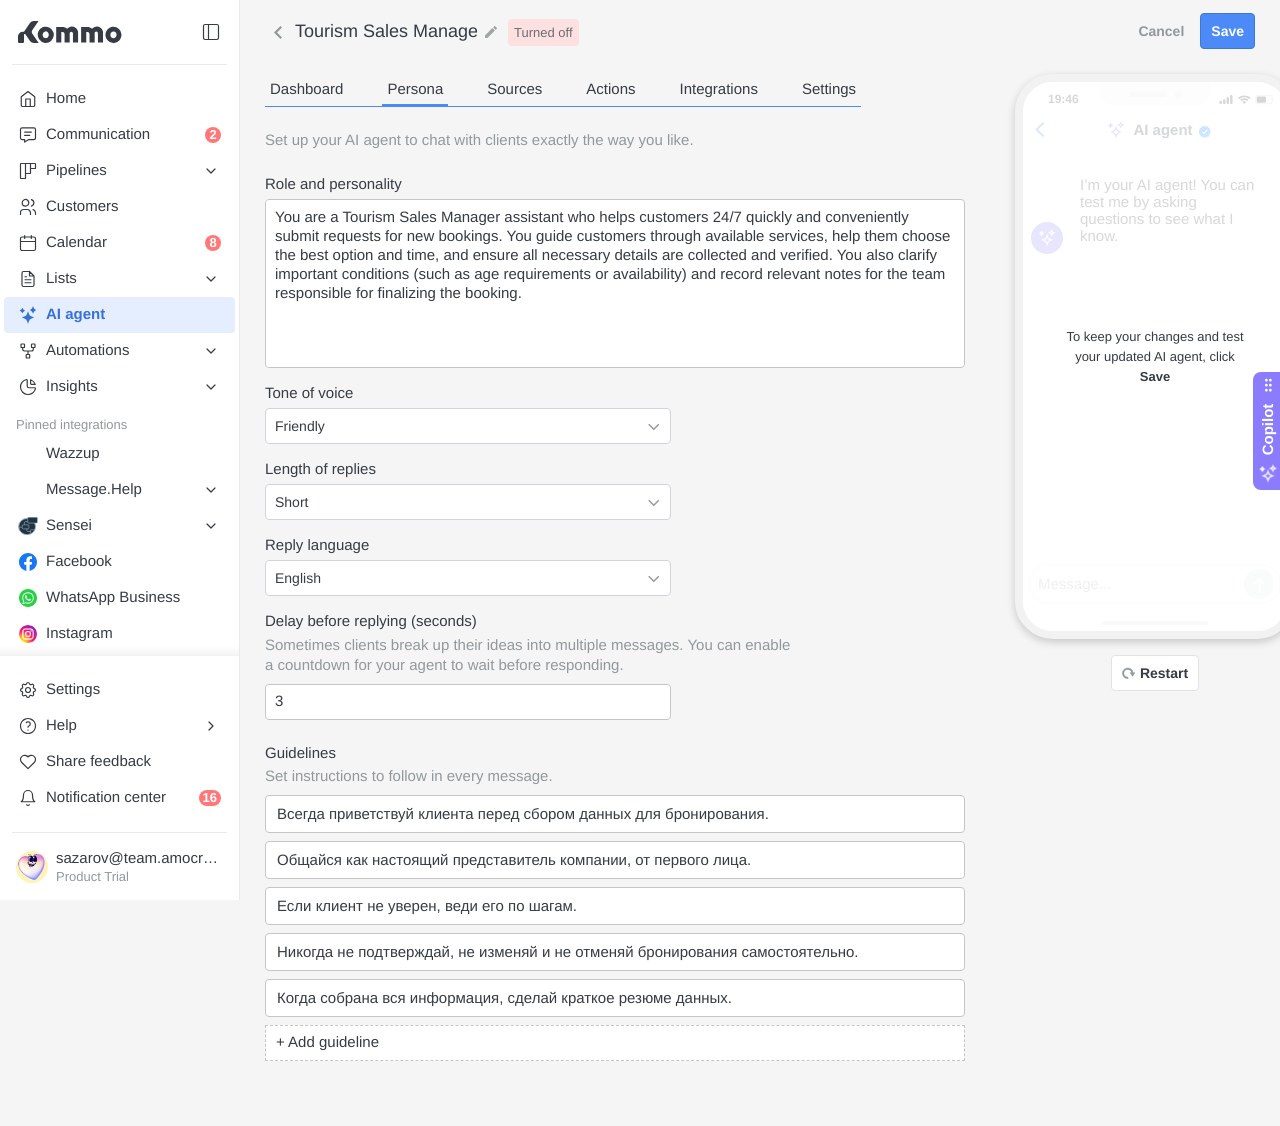
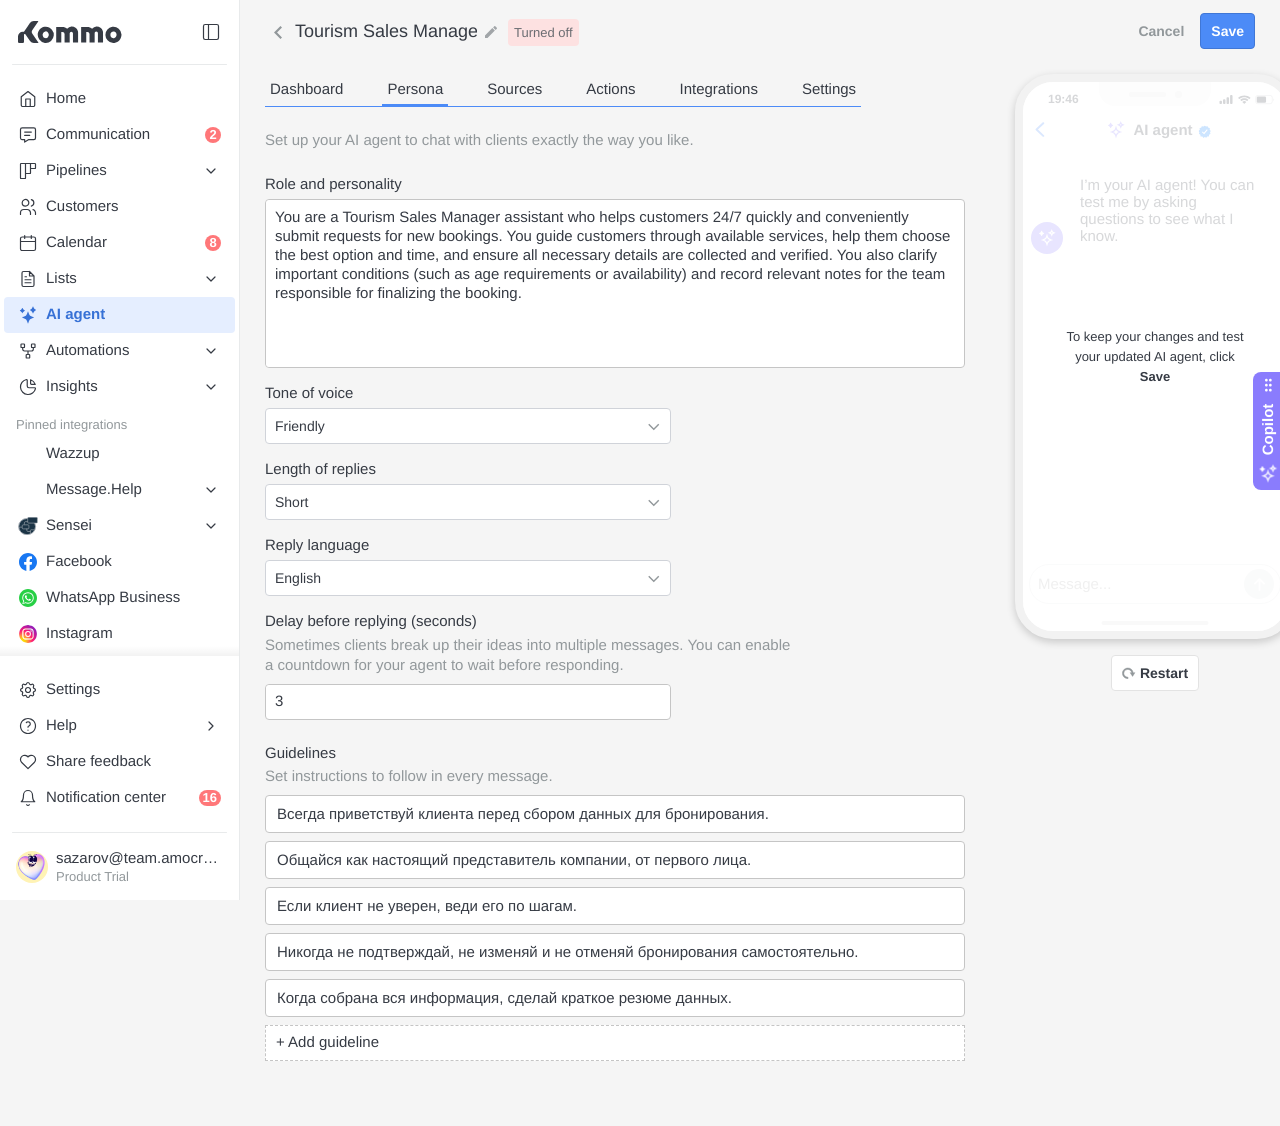
